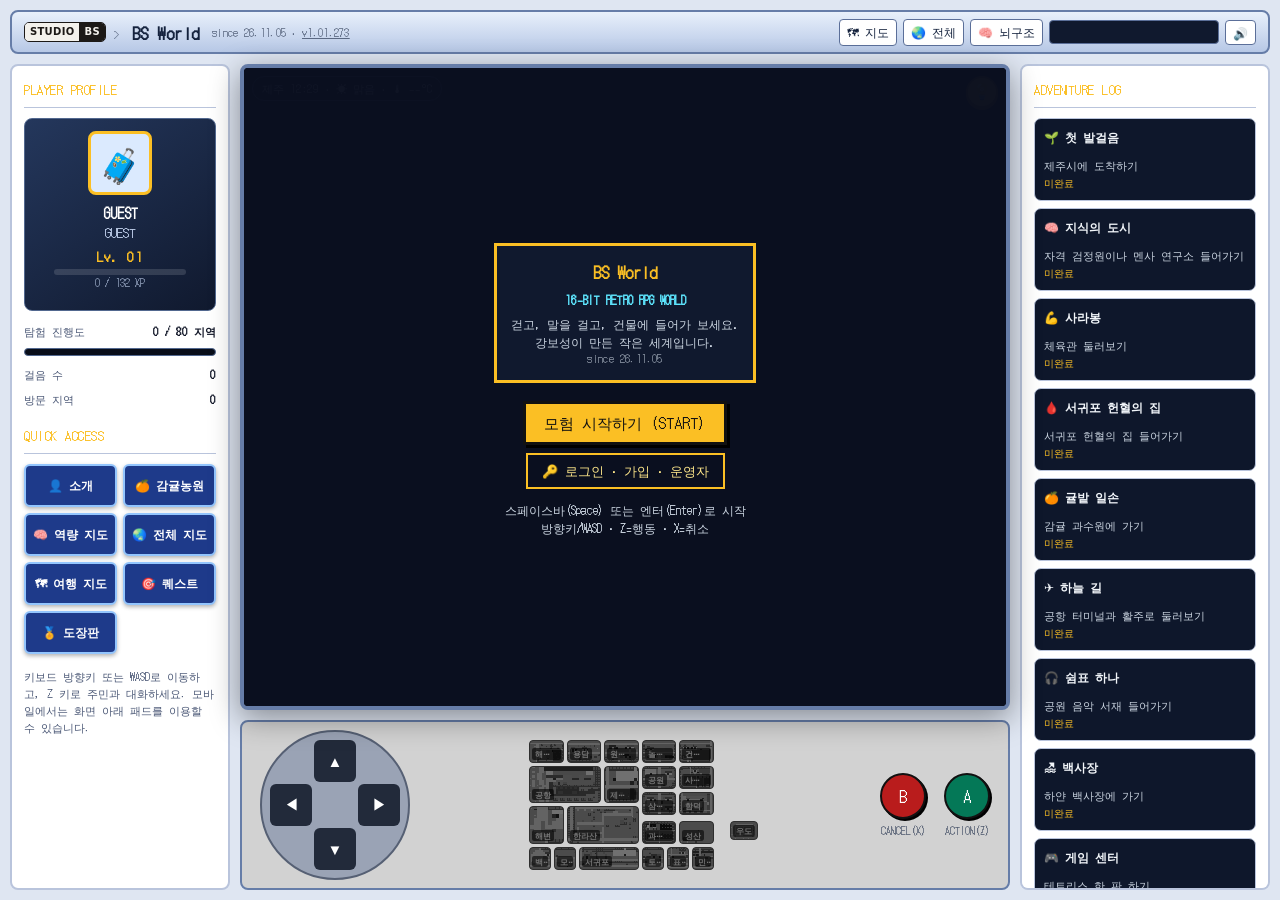
==== index.html @ 8c8c4bf9 "Add files via upload" ====
<!DOCTYPE html>
<html lang="ko">
<head>
<meta name="bs-notes" content="작업 문의 액자 전화번호 공개 ON/OFF 설정", "사무실·공방 책상과 외가 창문 대사 바로잡기">
  <meta charset="utf-8">
  <meta name="viewport" content="width=device-width, initial-scale=1, viewport-fit=cover">
  <title>BS World</title>
  <meta name="description" content="걷고, 말을 걸고, 건물에 들어가 보세요. 강보성이 만든 16비트 세계.">
  <meta property="og:title" content="BS World">
  <meta property="og:description" content="걷고, 말을 걸고, 건물에 들어가 보세요. 강보성이 만든 16비트 세계.">
  <meta property="og:type" content="website">
  <meta property="og:url" content="https://studio-bs.github.io/">
  <link rel="icon" type="image/png" sizes="32x32" href="[data-uri]">
  <link rel="icon" type="image/png" sizes="192x192" href="[data-uri]">
  <link rel="apple-touch-icon" href="[data-uri]">
  <link rel="preconnect" href="https://fonts.googleapis.com"><link rel="preconnect" href="https://fonts.gstatic.com" crossorigin><link href="https://fonts.googleapis.com/css2?family=DotGothic16&display=swap" rel="stylesheet" media="print" onload="this.media='all'">
  <style>
    *{box-sizing:border-box;margin:0}
    :root{--bg:#0b1020;--pn:#131c33;--tx:#e8ecf4;--ac:#fbbf24;--bd:#2c3a5e;--muted:#9fb0d0;box-sizing:border-box;padding-top:env(safe-area-inset-top,0px);padding-bottom:env(safe-area-inset-bottom,0px);color-scheme:dark}
    @media(prefers-color-scheme:light){:root{--bg:#dfe6f2;--pn:#fff;--tx:#14192a;--bd:#b9c4dc;--muted:#4b5876;color-scheme:light}}
    html{height:100%;scroll-padding-top:env(safe-area-inset-top,0px)}
    body{height:100%;background:var(--bg);color:var(--tx);font-family:'DotGothic16','Malgun Gothic',system-ui,sans-serif;display:flex;justify-content:center;user-select:none;-webkit-user-select:none;overflow:hidden}
    #app{max-width:1440px;width:100%;height:100dvh;display:grid;grid-template-columns:220px minmax(0,1fr) 250px;grid-template-rows:auto minmax(0,1fr) auto;gap:10px;padding:10px;position:relative;overflow:hidden}
    #bar{grid-column:1/-1;border:2px solid #667da8;border-radius:8px;min-height:44px;display:flex;gap:6px;align-items:center;padding:6px 12px;background:linear-gradient(#e8f0fb,#b7c8e6);color:#14223d;font-size:13px}
    #bar b{flex:1;font-size:14px;white-space:nowrap;font-weight:bold;letter-spacing:-0.5px}
    #bar button{font:inherit;font-size:12px;border:1px solid #5b6f99;background:#fff;color:#14223d;padding:3px 7px;cursor:pointer;border-radius:4px}
    #scr{grid-column:2;grid-row:2;width:100%;height:100%;min-height:0;position:relative;background:#000;border:4px solid #667da8;border-radius:8px;box-shadow:0 8px 30px #0006;overflow:hidden}
    #c{width:100%;height:100%;image-rendering:pixelated;display:block;object-fit:fill}
    #fade{position:absolute;inset:0;background:#000;opacity:0;transition:opacity .35s;pointer-events:none}
    #bn{position:absolute;top:8px;left:50%;transform:translateX(-50%);background:#fbbf24;color:#111;border:3px solid #111;padding:3px 12px;font-size:14px;opacity:0;transition:opacity .4s;pointer-events:none;white-space:nowrap;z-index:5}
    #dl{position:absolute;left:2%;right:2%;bottom:2%;max-width:780px;margin:auto;background:#10192e;border:3px solid #fbbf24;border-radius:6px;color:#fff;padding:8px 10px;font-size:14px;line-height:1.5;min-height:74px;display:none;cursor:pointer;z-index:6}
    #dn{position:absolute;top:-14px;left:10px;background:#fbbf24;color:#111;padding:0 8px;font-size:12px}
    .ch{padding:2px 4px}.ch.on{color:#fbbf24}
    
    #st{position:absolute;inset:0;background:#0b1020fa;display:flex;align-items:center;justify-content:center;flex-direction:column;gap:12px;text-align:center;padding:14px;z-index:10}
    #st .cd{border:3px solid #fbbf24;background:#10192e;color:#fff;padding:14px;max-width:340px}
    #st h1{font-size:16px;color:#fbbf24;line-height:1.6}
    #st h2{font-size:12px;color:#5ee7ff;margin:6px 0}
    #st p{font-size:12px;line-height:1.5;color:#cbd5e1}
    .go{font:inherit;font-size:15px;background:#fbbf24;color:#111;border:3px solid #111;padding:8px 18px;cursor:pointer;box-shadow:3px 3px 0 #000}

    #ctl{grid-column:2;grid-row:3;flex:none;min-height:104px;background:#d2d2d2;display:flex;align-items:center;justify-content:space-between;padding:8px 18px;touch-action:none;border:2px solid #667da8;border-radius:8px}
    .dp{display:grid;grid-template:repeat(3,42px)/repeat(3,42px);gap:2px;background:#9aa3b5;border-radius:50%;padding:8px;border:2px solid #566074}
    .dp button{background:#222a3a;color:#fff;border:0;border-radius:6px;font-size:15px;touch-action:none}
    .ab{display:flex;gap:18px}.ab div{text-align:center;font-size:10px;color:#566074}
    .ab button{display:block;margin:0 auto 4px;width:46px;height:46px;border-radius:50%;border:2px solid #111;box-shadow:2px 2px 0 #000;color:#fff;font:inherit;font-size:16px;touch-action:none}
    #leftPanel,#rightPanel{background:var(--pn);border:2px solid var(--bd);border-radius:8px;padding:12px;overflow:auto;min-height:0}
    #leftPanel{grid-column:1;grid-row:2/4}
    #rightPanel{grid-column:3;grid-row:2/4}
    .panel-title{font-size:13px;color:var(--ac);letter-spacing:.04em;border-bottom:1px solid var(--bd);padding-bottom:8px;margin:2px 0 10px}
    .avatar-card{background:linear-gradient(145deg,#24375c,#10192e);border:1px solid #52688f;border-radius:8px;padding:12px;text-align:center;margin-bottom:12px}
    .avatar-mark{width:64px;height:64px;border:3px solid var(--ac);background:#dbeafe;border-radius:8px;margin:0 auto 8px;display:grid;place-items:center;font-size:34px}
    .avatar-card strong{display:block;font-size:14px;color:#fff}
    .avatar-card small{color:#b9c9e5}
    .stat-line{display:flex;justify-content:space-between;gap:8px;font-size:11px;margin:8px 0;color:var(--muted)}
    .stat-line b{color:var(--tx)}
    .meter{height:8px;background:#080d19;border:1px solid #52688f;border-radius:20px;overflow:hidden;margin:5px 0 10px}
    .meter span{display:block;height:100%;width:18%;background:linear-gradient(90deg,#16a34a,#a3e635)}
    .quick-grid{display:grid;grid-template-columns:1fr 1fr;gap:6px}
    .quick-grid button{font:inherit;font-size:12px;font-weight:bold;color:#ffffff;background:#1e3a8a;border:2px solid #93c5fd;border-radius:6px;padding:10px 4px;cursor:pointer;text-align:center;white-space:nowrap;box-shadow:0 2px 4px rgba(0,0,0,0.3);display:flex;align-items:center;justify-content:center;gap:4px}
    .quick-grid button:hover{border-color:var(--ac);background:#2563eb;color:#fef08a}
    .side-action{font:inherit;font-size:11px;color:#ffffff;background:#24375c;border:1px solid #536b98;border-radius:6px;padding:9px 6px;cursor:pointer;text-align:left}
    .side-action:hover{border-color:var(--ac);background:#344a73}
    .quest{border:1px solid var(--bd);border-radius:7px;padding:9px;margin:7px 0;background:#0e172b}
    .quest b{font-size:12px;display:block;margin-bottom:4px;color:#f1f5f9}
    .quest small{font-size:11px;color:#cbd5e1;line-height:1.5}
    .quest .qtag{color:#fbbf24;font-size:10px}
    .world-note{font-size:11px;line-height:1.55;color:var(--muted)}
    .md{position:fixed;inset:0;background:#000a;display:flex;align-items:center;justify-content:center;z-index:9;padding:12px}
    .md[hidden]{display:none}
    .mb{position:relative;background:var(--pn);color:var(--tx);border:3px solid #fbbf24;max-width:520px;width:100%;max-height:86%;overflow:auto;padding:14px;user-select:text;border-radius:10px}
    .x{position:sticky;top:0;float:right;font:inherit;background:#fbbf24;border:2px solid #111;cursor:pointer;padding:0 8px}
    h3{margin-bottom:8px;font-size:16px}
    .gl{display:flex;gap:10px;flex-wrap:wrap;justify-content:center}.gl figure{text-align:center;font-size:12px}.gl canvas{image-rendering:pixelated;border:3px solid #fbbf24;width:120px;height:126px}
    .cd{border:1px solid var(--bd);padding:6px 8px;margin:6px 0;font-size:13px;line-height:1.5}.cd small{display:block;opacity:.75}
    .bl{filter:blur(4.5px);display:inline-block}.mk{font-size:11px;opacity:.8}
    .portfolio-list{display:grid;grid-template-columns:repeat(2,minmax(0,1fr));gap:8px}
    .portfolio-item{border:1px solid var(--bd);background:#0e172b;border-radius:7px;padding:10px;text-align:left;color:#fff;font:inherit;cursor:pointer}
    .portfolio-item b{display:block;color:#fde68a;font-size:13px;margin-bottom:4px}
    .portfolio-item small{font-size:11px;line-height:1.4;color:#fff}
    #toast{position:fixed;z-index:20;left:50%;bottom:18px;transform:translateX(-50%);background:#10192e;color:#fff;border:2px solid #fbbf24;padding:9px 14px;border-radius:7px;font-size:12px;opacity:0;pointer-events:none;transition:opacity .2s}
    #toast.show{opacity:1}
    
    /* [월드맵] 각 지역의 실제 땅 모양(타일맵)을 사각형 안에 투영 */
    #minimap-overlay{
      position:absolute;right:10px;bottom:10px;z-index:4;
      width:clamp(170px,32%,270px);
      background:rgba(11,16,32,.92);border:2px solid #fbbf24;border-radius:8px;padding:6px;
      box-shadow:0 4px 15px rgba(0,0,0,.6);opacity:0;pointer-events:none;transform:translateY(10px);transition:opacity .35s,transform .35s;
    }
    .minimap-title{font-size:11px;color:#fbbf24;text-align:center;margin-bottom:5px;font-weight:bold;border-bottom:1px solid #2c3a5e;padding-bottom:3px}
    .minimap-grid{
      display:grid;
      grid-template-areas:"shoreF shoreF shoreF shoreF shoreF shoreF studio studio studio studio studio studio route2 route2 route2 route2 route2 route2 rest rest rest rest rest rest oreumF oreumF oreumF oreumF oreumF oreumF . ." "airport airport airport airport airport airport airport airport airport airport airport airport cityhall cityhall cityhall cityhall cityhall cityhall samgeori samgeori samgeori samgeori samgeori samgeori sports sports sports sports sports sports . ." "airport airport airport airport airport airport airport airport airport airport airport airport cityhall cityhall cityhall cityhall cityhall cityhall town town town town town town hamdeok hamdeok hamdeok hamdeok hamdeok hamdeok . ." "coast coast coast coast coast coast halla halla halla halla halla halla halla halla halla halla halla halla town town town town town town hamdeok hamdeok hamdeok hamdeok hamdeok hamdeok . ." "coast coast coast coast coast coast halla halla halla halla halla halla halla halla halla halla halla halla orchard orchard orchard orchard orchard orchard seongsan seongsan seongsan seongsan seongsan seongsan . udo" "beach beach beach beach moseulpo moseulpo moseulpo moseulpo gotF gotF gotF gotF gotF gotF gotF gotF gotF gotF tosan tosan tosan tosan route1 route1 route1 route1 minsok minsok minsok minsok . .";grid-template-columns:repeat(30,1fr) 2fr 5fr;gap:3px 0;
    }
    .minimap-grid.busan{grid-template-areas:"gimhae . . . . . haeundae" ". . . . . . ." ". . . busan . . .";grid-template-columns:repeat(7,1fr);grid-template-rows:repeat(3,1fr)}.minimap-node.busan{grid-area:busan}.minimap-node.haeundae{grid-area:haeundae}.minimap-node.gimhae{grid-area:gimhae}.minimap-node.gongdeok{grid-area:gongdeok}.minimap-node.seoul{grid-area:seoul}
    .minimap-node.incheon{grid-area:incheon}
    .minimap-grid.incheon{grid-template-areas:"incheon";grid-template-columns:1fr;grid-template-rows:90px}
    .minimap-grid.seoul{grid-template-areas:". . . . . gongdeok . . seoul ." ". . . . . mapo . . . ." ". . . . . yeouinaru . . . ." ". . . dangsan assembly yeouido saetgang . yongsan ." "gaehwa gimpo . . . singil daebang noryangjin nodeul heukseok" ". . . . . yeongdeungpo . jangseung sangdo ." ". . . . . sindorim . . soongsil .";grid-template-columns:repeat(10,1fr)}
    .minimap-node.heukseok{grid-area:heukseok}.minimap-node.jangseung{grid-area:jangseung}.minimap-node.soongsil{grid-area:soongsil}.minimap-node.sangdo{grid-area:sangdo}
    .minimap-node.mm-lock{filter:grayscale(1) brightness(.45)}.minimap-node.gimpo{grid-area:gimpo}.minimap-node.gaehwa{grid-area:gaehwa}.minimap-node.sindorim{grid-area:sindorim}.minimap-node.mapo{grid-area:mapo}
    .wmhere{position:absolute;right:2px;top:0;font-style:normal;font-size:14px}
    .minimap-node.singil{grid-area:singil}.minimap-node.yeouido{grid-area:yeouido}.minimap-node.saetgang{grid-area:saetgang}.minimap-node.yeouinaru{grid-area:yeouinaru}.minimap-node.assembly{grid-area:assembly}.minimap-node.dangsan{grid-area:dangsan}.minimap-node.yeongdeungpo{grid-area:yeongdeungpo}.minimap-node.yongsan{grid-area:yongsan}.minimap-node.daebang{grid-area:daebang}.minimap-node.noryangjin{grid-area:noryangjin}.minimap-node.nodeul{grid-area:nodeul}
    #minimap-container.seoul .lb{font-size:6.5px;text-overflow:clip;left:0;right:0;bottom:1px;max-width:none;text-align:center;letter-spacing:-.5px;padding:0}
    .minimap-node{
      position:relative;display:block;padding:0;margin:0;
      aspect-ratio:3/2;width:100%;min-width:0;
      border:1.5px solid #52688f;border-radius:4px;overflow:hidden;cursor:pointer;
      background-color:#1b2540;background-size:100% 100%;background-repeat:no-repeat;
      image-rendering:pixelated;font-family:inherit;transition:transform .15s,border-color .15s;
    }
    .minimap-node.cityhall{grid-area:cityhall}.minimap-node.hamdeok{grid-area:hamdeok}.minimap-node.beach{grid-area:beach}.minimap-node.studio{grid-area:studio}.minimap-node.route2{grid-area:route2}.minimap-node.rest{grid-area:rest}.minimap-node.airport{grid-area:airport}.minimap-node.minsok{grid-area:minsok}.minimap-node.route1{grid-area:route1}
    .minimap-node.halla{grid-area:halla;aspect-ratio:auto!important;height:100%;background-size:cover!important;background-position:center bottom!important}.minimap-grid:not(.seoul):not(.busan):not(.incheon){grid-template-rows:1fr 1fr .5fr .5fr 1fr 1fr}.minimap-grid:not(.seoul):not(.busan):not(.incheon) .minimap-node{width:calc(100% - 3px)}.minimap-node.airport,.minimap-node.coast,.minimap-node.beach,.minimap-node.moseulpo,.minimap-node.gotF,.minimap-node.tosan,.minimap-node.route1,.minimap-node.minsok{aspect-ratio:auto!important;height:100%;background-size:cover!important;background-position:center!important}.minimap-node.cityhall{aspect-ratio:auto!important;height:100%;background-size:cover!important;background-position:center!important}.minimap-node.tosan{grid-area:tosan}.minimap-node.moseulpo{grid-area:moseulpo}.minimap-node.udo{grid-area:udo}.minimap-node.seongsan{grid-area:seongsan}.minimap-node.samgeori{grid-area:samgeori}.minimap-node.shoreF{grid-area:shoreF}.minimap-node.gotF{grid-area:gotF}.minimap-node.oreumF{grid-area:oreumF}.minimap-node.orchard{grid-area:orchard}.minimap-node.coast{grid-area:coast}.minimap-node.town{grid-area:town}.minimap-node.sports{grid-area:sports}
    .minimap-node .lb{
      position:absolute;left:2px;bottom:2px;max-width:calc(100% - 4px);
      font-size:8px;line-height:1.2;color:#fff;font-weight:bold;white-space:nowrap;overflow:hidden;text-overflow:ellipsis;
      background:rgba(0,0,0,.6);padding:1px 3px;border-radius:2px;pointer-events:none;
    }
    .minimap-node:hover{border-color:#fbbf24;transform:scale(1.04);z-index:2}
    .minimap-node.me{border:2px solid #fbbf24;box-shadow:0 0 8px #fbbf24}
    #mm-dot{
      position:absolute;width:7px;height:7px;margin:-3.5px 0 0 -3.5px;border-radius:50%;
      background:#ef4444;border:1.5px solid #fff;box-shadow:0 0 4px #000;pointer-events:none;
      animation:mmblink .8s steps(2) infinite;z-index:3;
    }
    @keyframes mmblink{50%{opacity:.25}}

    @media(max-width:900px){
     #app{grid-template-columns:170px minmax(0,1fr);grid-template-rows:auto minmax(260px,1fr) auto;gap:7px;padding:7px}
     #bar{grid-column:1/-1;flex-wrap:wrap}
     #leftPanel{grid-column:1;grid-row:2/4}
     #scr{grid-column:2;grid-row:2}
     #ctl{grid-column:2;grid-row:3}
     #rightPanel{display:none}
    }
    @media(max-width:620px){
     body{overflow:auto}
     #app{height:var(--vh,100dvh);min-height:0;display:flex;flex-direction:column;gap:5px;padding:5px}
     #bar{flex:none;gap:4px;padding:5px;flex-wrap:wrap}
     #bar b{width:100%;flex:1 0 100%}
     #bar button{font-size:10px;padding:4px 6px}
     #leftPanel{display:none}
     #rightPanel{display:none}
     #scr{width:100%;height:auto;aspect-ratio:3/2;flex:none;min-height:0}
     #ctl{flex:1;min-height:120px;padding:8px 12px}
     #dl{font-size:12px;min-height:64px}
     #minimap-overlay{width:164px;right:6px;bottom:6px;padding:4px}
     .minimap-node .lb{font-size:7px}
     .portfolio-list{grid-template-columns:1fr}
    }
    @media(prefers-reduced-motion:reduce){*{animation:none!important;transition:none!important}#toast{transition:none}}
  
    #minimap-overlay.on{opacity:1;pointer-events:auto;transform:none}
    #chatLog[hidden],#chatBar[hidden],#tipBox[hidden],#tipBtn i[hidden]{display:none!important}
#tipBtn{position:absolute;right:8px;top:8px;z-index:6;width:32px;height:32px;border-radius:50%;background:#fde047;border:2px solid #a16207;box-shadow:0 2px 0 #a16207;font-size:16px;line-height:1;cursor:pointer;padding:0}#tipBtn i{position:absolute;right:-3px;top:-3px;width:10px;height:10px;border-radius:50%;background:#ef4444;border:2px solid #fff}#tipBtn.on{background:#fef9c3}
#tipBox{position:absolute;right:8px;top:46px;z-index:6;width:min(300px,calc(100% - 60px));background:#1e3a8a;color:#fff;padding:8px 11px 6px;font-size:12.5px;line-height:1.5;border:3px solid #fff;outline:3px solid #0f172a;box-shadow:4px 4px 0 #0f172a;cursor:default}#tipBox b.h{color:#fde047;font-size:12px}#tipBox .z{opacity:.75;font-size:11px;margin-left:4px}#tipBox .nv{display:flex;justify-content:space-between;align-items:center;margin-top:4px;font-size:11px}#tipBox button{border:0;background:#334e9c;color:#fff;border-radius:4px;padding:1px 8px;cursor:pointer;font:inherit}#tipBox .x{position:absolute;right:6px;top:4px;background:none;padding:0 4px;font-size:13px}#tipBox.auto{animation:tipIn .25s ease-out}@keyframes tipIn{from{opacity:0;transform:translateY(-6px)}}
#chatLog{position:absolute;left:8px;bottom:46px;transition:opacity .3s;z-index:5;max-width:min(70%,360px);display:flex;flex-direction:column;gap:2px;pointer-events:none}#chatLog div{background:rgba(15,23,42,.72);color:#fff;font-size:12px;padding:3px 8px;border-radius:8px;overflow-wrap:anywhere;transition:opacity .6s}#chatLog b{color:#fde68a;margin-right:4px}#chatLog .me b{color:#93c5fd}
#chatBar{position:absolute;left:50%;transform:translateX(-50%);width:min(440px,calc(100% - 16px));bottom:8px;z-index:6;display:flex;gap:6px;background:rgba(15,23,42,.88);padding:4px;border-radius:10px;border:2px solid #fbbf24}#chatBar input{flex:1;min-width:0;font-size:14px;padding:4px 8px;border-radius:6px;border:0}#chatBar button{border:0;border-radius:6px;padding:0 12px;font-weight:bold;background:#fbbf24;color:#1f2937;cursor:pointer}#chatBar #chatX{background:#475569;color:#fff;padding:0 10px}
#guideBar{position:absolute;left:8px;top:32px;z-index:4;display:flex;gap:2px;max-width:calc(100% - 16px)}#guideBar[hidden]{display:none}#guideBar button{background:rgba(11,16,32,.85);color:#fde047;border:1px solid #52688f;border-radius:10px;font:bold 11px inherit;padding:3px 8px;cursor:pointer;white-space:nowrap;overflow:hidden;text-overflow:ellipsis}#guideBar #gdX{color:#fff;padding:3px 6px}
    #stHud{position:absolute;left:50%;top:8px;transform:translateX(-50%);z-index:5;background:rgba(20,30,20,.88);color:#fff;font-size:12px;padding:5px 12px;border-radius:14px;border:2px solid #fbbf24;white-space:nowrap;text-align:center;line-height:1.35;pointer-events:none}#stHud b{font-size:17px;color:#fde68a;letter-spacing:1px;font-variant-numeric:tabular-nums}#stHud small{opacity:.75;font-size:10px}
#wx{position:absolute;left:8px;top:8px;z-index:4;background:rgba(11,16,32,.78);color:#fff;font-size:11px;padding:3px 9px;border-radius:12px;border:1px solid #52688f;pointer-events:none;white-space:nowrap}
    .xb{font:inherit;font-size:12px;font-weight:bold;color:#fff;background:#1e3a8a;border:2px solid #93c5fd;border-radius:6px;padding:6px 10px;cursor:pointer;text-decoration:none;display:inline-block}
    .xb:hover:not(:disabled){background:#2563eb}.xb.r{background:#b91c1c;border-color:#fca5a5}.xb:disabled{opacity:.35;cursor:default}
    .mb.tv{width:min(1180px,96vw);max-width:none;max-height:96vh}.mb.tv.solo .tvw{grid-template-columns:1fr}.mb.tv.solo .tvs{max-height:74vh;width:100%}.mb.tv.solo .tvls{max-height:16vh}.tvw{display:grid;grid-template-columns:minmax(0,1fr) 190px;gap:10px;align-items:start}.tvs{aspect-ratio:16/9;background:#000;border-radius:6px;overflow:hidden;max-height:52vh;margin:0 auto}.tvs iframe{display:block}.tvls{margin-top:8px;max-height:27vh;overflow:auto;border:1px solid #cbd5e1;border-radius:6px;padding:4px}.tvr{display:flex;align-items:center;gap:8px;width:100%;background:none;border:0;border-radius:6px;padding:5px;color:inherit;font:inherit;font-size:13px;text-align:left;cursor:pointer}.tvr:hover,.tvr:focus{background:#e2e8f0;color:#111827}.tvr.on{background:#fef3c7;color:#111827;font-weight:bold}.tvr small{flex:none;width:22px;text-align:center;opacity:.7}.tvr img{flex:none;width:96px;height:54px;object-fit:cover;border-radius:4px;background:#111827}.tvr span{overflow-wrap:anywhere}.tvl{display:flex;flex-direction:column;gap:5px;max-height:84vh;overflow:auto;padding:3px}.tvl>*{flex:none}.tvb{overflow-wrap:anywhere;line-height:1.3;display:flex;align-items:center;justify-content:center;gap:7px;width:100%;text-align:center;padding:8px 6px;font-size:13px}.tvb.on,.tvb.on:hover,.tvb.on:focus{background:#fbbf24!important;border-color:#fff;color:#111827!important;box-shadow:0 0 0 2px #f59e0b}@media(max-width:760px){.tvw{grid-template-columns:1fr}.tvl{display:grid;grid-template-columns:1fr 1fr;max-height:none}}
    #bar>b{flex:none!important;margin-right:0!important}.hubLink{flex:none;display:flex;align-items:center;gap:7px;margin-right:6px;color:inherit;text-decoration:none;white-space:nowrap}.sbsLg{display:flex;border:1.5px solid #1c1917;border-radius:5px;overflow:hidden;font:900 10px/1 system-ui,sans-serif;letter-spacing:.3px;transition:transform .15s}.sbsLg i{font-style:normal;background:#f3f1ec;color:#1c1917;padding:4px 5px}.sbsLg u{text-decoration:none;background:#1c1917;color:#f3f1ec;padding:4px 5px}.sbsAr{opacity:.4;font-size:15px}.hubLink:hover .sbsLg{transform:translateY(-1px);box-shadow:0 2px 0 #1c191744}#bar>b{font-size:17px}@media(max-width:480px){.hubLink{gap:4px;margin-right:3px}.sbsLg{font-size:8px}.sbsLg i,.sbsLg u{padding:3px 4px}#bar>b{font-size:15px}}.since{margin-right:auto;font-size:10px;opacity:.6;margin-left:6px;letter-spacing:.03em;white-space:nowrap}@media(max-width:480px){.since{font-size:9px;margin-left:4px}}
    .xb.big{display:block;width:100%;text-align:left;padding:12px;font-size:13px}
    .xcol{display:flex;flex-direction:column;gap:8px}
    .xrow{display:flex;align-items:center;justify-content:space-between;gap:8px;border:1px solid var(--bd);padding:6px 8px;margin:6px 0;border-radius:6px;font-size:13px}
    .rg{cursor:pointer}.rg path{transition:.15s}.rg:hover path,.rg.on path{stroke:#ec4899;stroke-width:3.4}
    .avatar-card small{display:block}
    .avatar-card small.lv{margin-top:5px;color:#fbbf24;font-weight:bold;letter-spacing:1px}
    .avatar-card{position:relative}
    #mobPanel .avatar-card{display:grid;grid-template-columns:56px 1fr;column-gap:10px;text-align:left;align-items:center;padding:8px 10px;margin-bottom:8px}#mobPanel .avatar-mark{grid-row:1/5;width:52px;height:52px;margin:0;font-size:28px}#mobPanel #idBtns{justify-content:flex-start!important;margin-top:4px!important}#mobPanel #idBtns button{padding:6px 12px!important;font-size:13px!important}
    .avatar-card.lvup{animation:lvGlow 1.8s ease-out}
    .lvpop{position:absolute;left:0;right:0;top:44%;color:#fde047;font-weight:900;font-size:15px;letter-spacing:1px;text-shadow:0 2px 0 #92400e,0 0 10px #f59e0b;pointer-events:none;animation:lvPop 1.8s ease-out forwards}
    @keyframes lvGlow{0%,70%{box-shadow:0 0 22px 4px #fbbf24;border-color:#fde047}100%{box-shadow:none}}
    @keyframes lvPop{0%{transform:translateY(12px) scale(.7);opacity:0}15%{transform:none;opacity:1}75%{opacity:1}100%{transform:translateY(-22px);opacity:0}}
    @media (prefers-reduced-motion:reduce){.avatar-card.lvup,.lvpop{animation:none}.lvpop{display:none}}
    .tmap{position:relative;width:100%;margin:6px 0;border:2px solid #fbbf24;border-radius:4px;overflow:hidden;background:#17324f;line-height:0}
    .tmap canvas{width:100%;display:block;image-rendering:pixelated;cursor:pointer}
    .tpin{position:absolute;transform:translate(-5px,-5px);display:flex;align-items:center;gap:2px;background:none;border:0;padding:0;color:#fff;font:700 10px/1 sans-serif;white-space:nowrap;cursor:pointer;text-shadow:0 1px 2px #000,0 0 2px #000}
    .tpin.l{transform:translate(calc(-100% + 5px),-5px);flex-direction:row-reverse}
    .tpin i{width:10px;height:10px;flex:none;border-radius:50%;background:#fff;border:2px solid #b91c1c}
    .tpin.has i{background:#fde047}.tpin span{position:relative}.tpin.u span{top:-6px}.tpin.d span{top:6px}
    .tpin.hub{font-size:12px}.tpin.hub i{width:14px;height:14px}
    .tchips{display:flex;flex-wrap:wrap;gap:4px;margin:3px 0 8px}
    .tchips .xb{padding:4px 8px;font-size:12px}
    .xb.on{background:#b45309;border-color:#fde047}
    .frow{display:grid;grid-template-columns:46px 62px 1fr auto;gap:6px;align-items:center;padding:6px 4px;border-bottom:1px solid var(--bd);font-size:12px}
    .frow b{font-variant-numeric:tabular-nums}.frow small{display:block;opacity:.75;font-size:10px}
    .frow .st{font-weight:700;text-align:right;white-space:nowrap}.st.x{color:#dc2626}.st.w{color:#d97706}.st.k{color:#059669}
    .xin{display:block;width:100%;box-sizing:border-box;font:inherit;font-size:13px;padding:7px 9px;border:1px solid var(--bd);border-radius:6px;background:transparent;color:inherit}
    .xrow.pick{cursor:pointer}.xrow.pick:hover{border-color:#fbbf24}
    .adm{font-size:11px;opacity:.85;margin:2px 0 8px;display:flex;gap:8px;align-items:center;flex-wrap:wrap}.adm .xb{padding:3px 8px;font-size:11px}
    .qa{border:1px solid var(--bd);border-radius:6px;padding:8px;margin:8px 0;font-size:13px;line-height:1.5}
    .qa .a{margin-top:6px;padding:6px 8px;background:#e8f1ff;border-left:3px solid #2563eb;color:#0f172a;white-space:pre-wrap;overflow-wrap:anywhere}
    .qb{border:1px solid var(--bd);border-radius:8px;margin:7px 0;font-size:13px;overflow:hidden}
    .qb[open]{border-color:#fbbf24}
    .qb summary{display:flex;align-items:center;gap:8px;padding:9px 10px;cursor:pointer;list-style:none;min-height:24px}
    .qb summary::-webkit-details-marker{display:none}
    .qb summary:hover{background:#2563eb22}
    .qn{flex:none;font-weight:bold;color:#fff;background:#1e3a8a;border-radius:5px;padding:2px 7px;font-size:12px}
    .qt{flex:1;min-width:0;white-space:nowrap;overflow:hidden;text-overflow:ellipsis;font-weight:bold}
    .qs{flex:none;font-size:11px;opacity:.75}.qs.done{color:#16a34a;opacity:1;font-weight:bold}
    .qbd{padding:2px 10px 10px;line-height:1.55}
    .qq{white-space:pre-wrap;overflow-wrap:anywhere}
    .qm{display:block;opacity:.7;font-size:11px;margin:3px 0 6px}
    .qbtn{display:flex;gap:6px;flex-wrap:wrap;margin-top:8px}
    .qbtn[hidden]{display:none}
    .xb[hidden],#bgmBar button[hidden]{display:none}
    .qchk{display:flex;align-items:center;gap:6px;font-size:12px;margin:7px 0;cursor:pointer}
    .qform{border:1px solid var(--bd);border-radius:8px;padding:9px;margin:8px 0;font-size:13px}
    .qform>summary{cursor:pointer;font-weight:bold}
    .bdw{container-type:inline-size;background:#1f2933;border-radius:6px;padding:0 6px 8px;box-shadow:0 3px 8px #0005}.bdh{background:linear-gradient(#6b4423,#4a2e17);color:#fde68a;font-weight:800;text-align:center;letter-spacing:2px;padding:7px 4px;margin:0 -6px 8px;border-radius:6px 6px 0 0;font-size:15px}.bdg{display:grid;grid-template-columns:repeat(2,1fr);gap:6px;--bdh:calc((100cqw - 12px)/2*1.33);grid-auto-rows:var(--bdh);height:var(--bdh);overflow-y:auto;align-content:start;scroll-snap-type:y proximity;padding-right:2px}.bdg .bdc{scroll-snap-align:start}
.mb:has(.bdw){max-width:min(750px,96vw,calc((100dvh - 150px)*1.5));max-height:96dvh}.mb:has(.bdw) .bdh{font-size:18px;padding:9px 4px}.mb:has(.bdw) .bdw{padding:0 10px 10px}.mb:has(.bdw) .bdh{margin:0 -10px 10px}.mb:has(.bdw) .bdg{gap:14px;--bdh:calc((100cqw - 20px)/2*1.33)}.bdc{height:100%;width:100%;padding:0;border:0;background:#e2e8f0;border-radius:2px;overflow:hidden;cursor:zoom-in;box-shadow:0 1px 3px #0008}.bdc img{width:100%;height:100%;object-fit:cover;display:block}.bde{background:#334155;cursor:default;box-shadow:none;opacity:.5}
    .adimg{display:block;width:100%;max-height:60vh;object-fit:contain;margin:8px 0 4px;border-radius:6px;cursor:zoom-in}
    .pgrid{display:grid;grid-template-columns:repeat(auto-fill,minmax(130px,1fr));gap:8px}.pgrid figure{margin:0}.pgrid img{width:100%;aspect-ratio:1;object-fit:cover;border-radius:6px;cursor:zoom-in;display:block}.pgrid figcaption{font-size:11px;margin-top:3px}
    .adhint{text-align:center;font-size:11px;opacity:.7;margin-bottom:8px}.adbtn{text-align:center}
    #lb{position:fixed;inset:0;z-index:13;background:#000e;overflow:auto;display:none;touch-action:auto}
    #lb.on{display:block}
    #lb img{display:block;margin:auto;width:auto;max-width:100%;height:auto;max-height:100%;cursor:zoom-in}
    #lb .fit{height:100%;display:flex;align-items:center;justify-content:center}
    #lb.big .fit{height:auto;display:block}
    #lb.big img{width:min(220%,1100px);max-width:none;max-height:none;cursor:zoom-out}
    #lbx{position:fixed;right:12px;top:12px;z-index:14;font:inherit;font-size:16px;background:#fbbf24;border:2px solid #111;border-radius:6px;padding:4px 12px;cursor:pointer;display:none}
    #lb.on~#lbx{display:block}
    @media(max-width:900px){body.lb-on #ctl{z-index:15}body.lb-on #lb{bottom:132px}#lb.big img{width:300%}}
    a.plsong{color:inherit;text-decoration:none;margin:5px 0}
    @media(max-width:620px){#bn{top:38px!important}}
    .qerr{color:#dc2626;font-size:12px;margin:6px 0}
    #npm{flex:0 1 170px;min-width:70px;height:24px;overflow:hidden;background:#10192e;color:#fde68a;border:1px solid #5b6f99;border-radius:4px;font-size:11px;line-height:22px;white-space:nowrap}
    #npt{display:inline-block;padding-left:100%;animation:npm 11s linear infinite}
    @keyframes npm{to{transform:translateX(-100%)}}
    @media(max-width:620px){#npm{flex:1 1 90px}}
    .ytw{position:relative;aspect-ratio:16/9;background:#000;border-radius:8px;overflow:hidden;margin:6px 0}.ytw iframe,.ytw>div{position:absolute;inset:0;width:100%;height:100%;border:0}
    #ytDock{position:fixed;display:none;z-index:8;background:#000;overflow:hidden}
    #ytDock iframe{display:block;width:100%;height:100%;border:0}
    #ytDock.mini{left:10px;bottom:48px;width:200px;height:200px;border:2px solid #fbbf24;border-radius:8px 8px 0 0}
    #bgmBar{position:fixed;left:10px;bottom:10px;width:200px;box-sizing:border-box;z-index:8;background:#10192e;border:2px solid #fbbf24;border-radius:0 0 8px 8px;color:#fde68a;font-size:11px;padding:3px 6px}
    #bgmBar[hidden]{display:none}
    #bgmName{white-space:nowrap;overflow:hidden;text-overflow:ellipsis}
    #bgmBar .bb{display:flex;gap:3px;margin-top:2px}#bgmBar button{flex:1;font:inherit;font-size:12px;padding:0;background:#1e3a8a;border:1px solid #93c5fd;border-radius:4px;color:#fff;cursor:pointer}
    @media(max-width:900px){
      #ytDock.mini{left:auto;right:6px;bottom:4px;border-radius:8px}
      #bgmBar{left:6px;right:212px;width:auto;bottom:4px;border-radius:8px}
      #bgmBar .bb{flex-wrap:wrap}#bgmBar button{flex:1 0 40%;padding:4px 0}
      #bgmName{white-space:normal;max-height:42px}
      body.bgm-on #ctl{align-items:flex-start}
      body.bgm-on .dp{grid-template:repeat(3,36px)/repeat(3,36px);padding:4px}
    }
    #mobPanel{display:none}
    @media(max-width:620px){
      #mobPanel{display:flex;flex-direction:column;flex:1;min-height:0;order:3;background:var(--pn);border:2px solid var(--bd);border-radius:8px;overflow:hidden}
      #bar{order:1}#scr{order:2}#ctl{order:4;flex:none;height:146px;min-height:0;padding:2px 12px}
      .dp{grid-template:repeat(3,38px)/repeat(3,38px);padding:6px}
      .mtabs{display:flex;flex:none;border-bottom:1px solid var(--bd)}
      .mtabs button{flex:1;font:inherit;font-size:12px;padding:7px 0;background:transparent;color:inherit;border:0;cursor:pointer;opacity:.6}
      .mtabs button.on{opacity:1;font-weight:bold;box-shadow:inset 0 -3px #fbbf24}
      #mobBody{flex:1;min-height:0;overflow:auto;padding:8px;touch-action:pan-y}
      .mt{display:none}.mt.on{display:block}
      #mobPanel #leftPanel,#mobPanel #rightPanel{display:block;border:0;padding:0;background:transparent;overflow:visible}
      #mobPanel #minimap-overlay{position:static;width:100%;max-width:300px;margin:0 auto;opacity:1;pointer-events:auto;transform:none;padding:0;background:transparent;border:0;box-shadow:none}
      #mobPanel .minimap-title{display:none}
      #mobPanel .minimap-node .lb{font-size:9px}
      #toast{bottom:156px}
      body.bgm-on #mobBody{padding-bottom:76px}
      body.bgm-small #ytDock.mini{width:112px;height:63px;left:9px;right:auto;border-radius:6px;z-index:8}
      body.bgm-small #bgmBar{left:6px;right:6px;width:auto;padding:4px 6px 4px 120px;min-height:71px;z-index:7;border-radius:8px}
      body.bgm-small #bgmBar .bb{flex-wrap:nowrap}
      body.bgm-small #bgmBar button{flex:1;padding:5px 0}
      body.bgm-small #bgmName{white-space:nowrap;max-height:none}
      html,body{overflow:hidden}
      body.bgm-on #ctl{align-items:center}
      body.bgm-on .dp{grid-template:repeat(3,38px)/repeat(3,38px);padding:6px}
      body.modal-on #ctl{height:132px}
    }
    #nBell[hidden]{display:none}#bar #nBell{background:#fee2e2;border-color:#dc2626;font-weight:bold}.howc kbd{display:inline-block;min-width:20px;text-align:center;background:#1e293b;color:#fff;border-radius:5px;padding:0 6px;font:bold 12px monospace;box-shadow:0 2px 0 #000;margin:0 2px}.howtag{display:inline-block;background:#1e293b;color:#fde047;font-size:11px;padding:2px 8px;border-radius:99px;margin:2px 0 8px}.hows{background:#f8fafc;border:1px solid #e2e8f0;border-radius:10px;padding:7px 10px;margin:7px 0;font-size:13px;line-height:1.7;color:#0f172a}.hows b{display:block;font-size:12px;color:#64748b}.howr{display:flex;justify-content:space-between;align-items:center;gap:8px;margin-top:10px;flex-wrap:wrap}.howpic{font-size:64px;text-align:center;background:#1e1b4b;border-radius:12px;padding:18px 0;margin:4px 0 10px}.xpPop{position:fixed;left:110px;top:230px;z-index:99;color:#facc15;font:bold 16px sans-serif;text-shadow:0 2px 0 #000;animation:xpUp 1.6s ease-out forwards;pointer-events:none}@keyframes xpUp{from{opacity:1;transform:translateY(0)}to{opacity:0;transform:translateY(-40px)}}.msrow{display:flex;gap:8px;align-items:center;width:100%;background:#fff;border:0;border-bottom:1px solid #e2e8f0;padding:8px 4px;cursor:pointer;text-align:left;color:#0f172a}.msrow:hover{background:#f8fafc}.msav{font-size:22px;width:36px;height:36px;border-radius:12px;background:#fde68a;display:flex;align-items:center;justify-content:center;flex:none}.msmid{flex:1;min-width:0;display:flex;flex-direction:column}.msmid small{opacity:.65;white-space:nowrap;overflow:hidden;text-overflow:ellipsis}.msend{display:flex;flex-direction:column;align-items:flex-end;gap:2px}.msend i{background:#ef4444;color:#fff;font-style:normal;font-size:11px;border-radius:99px;padding:0 6px}.msh{display:flex;gap:6px;align-items:center;margin:-4px 30px 6px 0}.msbox{height:min(52vh,420px);overflow-y:auto;background:#b2c7da;border-radius:10px;padding:8px}.msg{margin:4px 0;display:flex;flex-direction:column;align-items:flex-start}.msg.me{align-items:flex-end}.msn{font-size:11px;color:#1e293b;margin:2px 4px}.msl{display:flex;align-items:flex-end;gap:4px;max-width:85%}.msg.me .msl{flex-direction:row-reverse}.mbub{background:#fff;color:#111;border-radius:12px;padding:6px 10px;font-size:13px;line-height:1.45;word-break:break-word;white-space:pre-wrap}.msg.me .mbub{background:#fee500}.msl small{font-size:10px;color:#334155;flex:none}.msday{text-align:center;font-size:11px;color:#fff;background:#0003;border-radius:99px;padding:1px 10px;margin:8px auto;width:max-content}.msin{display:flex;gap:6px;margin-top:6px}.msin .xin{flex:1;margin:0}#msBtn.ring{animation:bellR .6s 4}.avbox{display:flex;gap:10px;align-items:flex-start}.avpv{flex:none;text-align:center}.avpv canvas#avC{border-radius:10px;border:2px solid #fbbf24;image-rendering:pixelated}.avpre{cursor:pointer;border:1px solid #cbd5e1;border-radius:4px;background:#f1f5f9;image-rendering:pixelated}.avopts{flex:1;min-width:0}.avr{margin:4px 0}.avr>b{display:block;font-size:11px;opacity:.75;margin-bottom:2px}.avo{display:flex;flex-wrap:wrap;gap:3px}.avb{padding:3px 8px!important;font-size:11px!important}.avs{width:22px;height:22px;border-radius:50%;border:2px solid #cbd5e1;cursor:pointer;padding:0}.avs.on{border-color:#1d4ed8;box-shadow:0 0 0 2px #93c5fd}@media(max-width:560px){.avbox{flex-direction:column;align-items:center}}.rkt{float:right;display:inline-flex;gap:3px}.rkt .xb{padding:1px 7px;font-size:11px}.howgo{background:#1d4ed8!important;color:#fff!important;padding:7px 16px!important;font-weight:bold}.howdots{display:flex;gap:6px;justify-content:center;margin:8px 0}.howdots i{width:8px;height:8px;border-radius:50%;background:#cbd5e1}.howdots i.on{background:#1d4ed8}body.pcg #wx,body.pcg #guideBar,body.pcg #stHud,body.pcg #tipBtn,body.pcg #tipBox,body.pcg #scr [id^="minimap"]{display:none!important}#skipBtn{position:absolute;right:12px;bottom:12px;z-index:6;background:#000b;color:#fff;border:1px solid #fff6;border-radius:99px;padding:6px 14px;font:bold 13px sans-serif;cursor:pointer}#skipBtn[hidden]{display:none}#skipBtn kbd{background:#fff;color:#000;border-radius:4px;padding:0 5px;margin-left:4px;font:bold 11px monospace}@media (pointer:coarse){#st .sthint{display:none}#st{gap:10px;padding:10px}#st .cd{padding:10px 12px}#st .cd p{margin:4px 0 0}}
#st{overflow:auto}#st .go2{margin-top:-4px;background:transparent;border:2px solid #fbbf24;color:#fde68a;font-size:13px;padding:6px 14px;box-shadow:none}#mc .fkrow{display:flex;gap:4px;align-items:center;margin:4px 0;flex-wrap:wrap}#mc .fkrow .xin{margin:0;width:auto;min-width:0;flex:1 1 70px}#mc .fkrow select.xin{flex:2 1 120px}#mc .fkrow select.fkm{flex:0 0 66px}#mc .fkrow input:not([type]){flex:1 1 70px}#mc .fkrow input[type=number]{flex:0 0 62px}#mc .fkrow b{width:16px;font-size:12px}#mc .fkrow span{font-size:12px}#mc .fkrow .xb{padding:2px 7px}
#profTitle{display:flex;align-items:center;justify-content:space-between;gap:8px}#idKey{background:transparent;color:var(--ac);border:1px solid currentColor;border-radius:99px;padding:2px 9px;font-size:11px;letter-spacing:0;cursor:pointer;white-space:nowrap;font-family:inherit;line-height:1.4}#idKey:hover{background:#fbbf2422}#idKey.on{padding:2px 6px}#nBell.ring{animation:bellR .6s 4}@keyframes bellR{0%,100%{transform:rotate(0)}25%{transform:rotate(-8deg)}75%{transform:rotate(8deg)}}
    .nslot{display:flex;gap:6px;align-items:center;margin-top:6px;font-size:12px}.nslot b{flex:none;width:58px}.nslot .xin{flex:1;min-width:0}
    #qBell[hidden]{display:none}#bar #qBell{background:#fef3c7;border-color:#d97706;font-weight:bold}
    #vc{flex:none;font-size:11px;color:#14223d;margin-right:6px;white-space:nowrap}#vc[hidden]{display:none}#vc i{font-style:normal;font-weight:bold;color:#b45309}
    .brk{display:none}
    @media(max-width:620px){#bar b{width:auto;flex:1 1 0}.brk{display:block;flex:0 0 100%;height:0}#vc{margin-right:2px;font-size:10px}}
    .xb.kko{background:#fee500;color:#191600;border-color:#b8a600}.xb.kko:hover:not(:disabled){background:#ffeb3b}
    @media(min-width:1100px){
      #ctl #minimap-overlay{position:static;flex:0 0 auto;width:232px;opacity:1;pointer-events:auto;transform:none;padding:0;background:transparent;border:0;box-shadow:none}
      #ctl #minimap-overlay.mm-off{visibility:hidden}
      #ctl .minimap-title{display:none}
      #toast{bottom:190px}
      #ctl .minimap-node .lb{font-size:8px}
    }
    .kcur{outline:3px solid #fbbf24!important;outline-offset:1px}
    #kc{position:fixed;z-index:12;font-size:20px;line-height:1;pointer-events:none;display:none;filter:drop-shadow(0 1px 1px #0008)}
    @media(max-width:900px){
      body.modal-on #ctl{position:fixed;left:0;right:0;bottom:0;height:132px;min-height:0;z-index:10;padding:2px 14px;border-radius:0}
      body.modal-on .dp{grid-template:repeat(3,36px)/repeat(3,36px);padding:4px}
      body.modal-on .md{bottom:132px}
      body.modal-on .mb{max-height:100%}
    }
    @media (orientation:landscape) and (max-height:520px){body.modal-on #ctl{display:none!important}body.modal-on .mb{max-height:calc(100dvh - 24px)!important;margin:auto}body.modal-on #md{align-items:center!important;padding:12px!important;top:0!important;bottom:0!important;height:100dvh!important}}
</style>
</head>
<body>
<div id="app">

<aside id="leftPanel" aria-label="캐릭터 정보">
  <div class="panel-title" id="profTitle">PLAYER PROFILE</div>
  <div class="avatar-card">
    <div class="avatar-mark" id="idMark">🧳</div>
    <strong id="idName">GUEST</strong>
    <small id="idSub">GUEST</small>
    <small class="lv" id="lvText">Lv. 01</small>
    <div id="idBtns" style="display:flex;gap:4px;justify-content:center;margin-top:8px"></div>
  </div>
  <div class="stat-line"><span>탐험 진행도</span><b id="progressText">0 / 8 지역</b></div>
  <div class="meter"><span id="progressBar"></span></div>
  <div class="stat-line"><span>걸음 수</span><b id="stepCount">0</b></div>
  <div class="stat-line"><span>방문 지역</span><b id="visitedCount">0</b></div>
  <div class="panel-title" style="margin-top:18px">QUICK ACCESS</div>
  <div class="quick-grid">
    <button onclick="showPortfolio()">👤 소개</button>
    <button onclick="showOrder()">🍊 감귤농원</button>
    <button onclick="showBrain()">🧠 역량 지도</button>
    <button onclick="showWorld()">🌏 전체 지도</button>
    <button onclick="showTravel()">🗺 여행 지도</button>
    <button onclick="showQuestLog()">🎯 퀘스트</button>
    <button onclick="showStamps()">🏅 도장판</button>
  </div>
  <p class="world-note" style="margin-top:14px">키보드 방향키 또는 WASD로 이동하고, Z 키로 주민과 대화하세요. 모바일에서는 화면 아래 패드를 이용할 수 있습니다.</p>
</aside>

<div id="bar"><a class="hubLink" href="https://studio-bs.pages.dev/" title="STUDIO BS 홈으로"><span class="sbsLg"><i>STUDIO</i><u>BS</u></span><span class="sbsAr">›</span></a><b>BS World</b><small class="since">since 26.11.05 · <span id="appVer" onclick="showPatchLog()" title="패치 내역 보기" style="cursor:pointer;text-decoration:underline">v1.01.273</span></small><button id="updBell" hidden onclick="showPatch()" title="새 패치" style="background:#dc2626;color:#fff;border:0;border-radius:6px;padding:2px 8px;font-weight:bold;cursor:pointer"></button><button id="rtBtn" onclick="showRt()" title="지금 접속 중" style="background:#0f766e;color:#fff;border:0;border-radius:6px;padding:2px 8px;font-weight:bold;cursor:pointer" hidden>👥 1</button><button id="chatBtn" onclick="chatOpen()" title="대화하기 (T)" style="background:#1e3a8a;color:#fff;border:0;border-radius:6px;padding:2px 8px;font-weight:bold;cursor:pointer;margin-left:4px" hidden>💬</button><button id="msBtn" hidden onclick="showMessenger()" title="메신저" style="background:#fef3c7;border:1px solid #f59e0b;border-radius:6px;padding:2px 8px;font-weight:bold;cursor:pointer;margin-left:4px">💌</button><button id="nBell" hidden onclick="noteAdmin()" title="새 쪽지와 약속"></button><button id="qBell" hidden onclick="showQA()" title="새 방명록"></button><div id="vc" hidden>TODAY <i id="vcT">-</i> · TOTAL <i id="vcA">-</i></div><span class="brk"></span><button onclick="toggleMap()">🗺 지도</button><button onclick="showWorld()" title="서울과 제주 전체 지도">🌏 전체</button><button onclick="showBrain()">🧠 뇌구조</button><div id="npm" title="지금 나오는 음악"><span id="npt"></span></div><button id="bg" onclick="togBgm()">🔊</button></div>

<div id="scr">
  <canvas id="c"></canvas>
  <div id="fade"></div>
  <div id="bn"></div>
  <div id="wx"></div><div id="guideBar" hidden></div><div id="stHud" hidden></div><div id="chatLog" hidden></div><button id="skipBtn" hidden onclick="rideSkip()">⏭ 건너뛰기 <kbd>X</kbd></button><button id="tipBtn" title="TIP (H 키)" aria-label="팁 보기 (H 키)">💡<i hidden></i></button><div id="tipBox" hidden></div><div id="chatBar" hidden><input id="chatIn" maxlength="40" placeholder="말하기 (40자) · Enter 보내기 · Esc 닫기" autocomplete="off" enterkeyhint="send"><button id="chatGo">보내기</button><button id="chatX" title="닫기">✕</button></div>
  
  <!-- 우측 하단 고정 미니맵 오버레이 -->
  <div id="minimap-overlay">
    <div class="minimap-title">🗺 <span id="mmTitle">제주 지도</span></div>
    <div id="minimap-container" class="minimap-grid"></div>
  </div>

  <div id="dl"><div id="dn"></div><div id="dt"></div></div>
  
  <!-- 시작 화면 오버레이 -->
  <div id="st">
    <div class="cd">
      <h1>BS World</h1>
      <h2>16-BIT RETRO RPG WORLD</h2>
      <p>걷고, 말을 걸고, 건물에 들어가 보세요.<br>강보성이 만든 작은 세계입니다.<br><small style="opacity:.65;letter-spacing:.04em">since 26.11.05</small></p>
    </div>
    <button class="go" onclick="startGame()">모험 시작하기 (START)</button>
    <button class="go go2" onclick="startLogin()">🔑 로그인 · 가입 · 운영자</button>
    <p class="sthint">스페이스바(Space) 또는 엔터(Enter)로 시작<br>방향키/WASD · Z=행동 · X=취소</p>
  </div>
</div>

<div id="mobPanel" hidden>
  <div class="mtabs"><button data-t="map" onclick="mobTab('map')">🗺 지도</button><button data-t="me" onclick="mobTab('me')">👤 프로필</button><button data-t="log" onclick="mobTab('log')">🎯 모험</button></div>
  <div id="mobBody"><div class="mt" data-t="map"></div><div class="mt" data-t="me"></div><div class="mt" data-t="log"></div></div>
</div>
<div id="ctl">
  <div class="dp"><span></span><button data-d="1">▲</button><span></span><button data-d="2">◀</button><span></span><button data-d="3">▶</button><span></span><button data-d="0">▼</button><span></span></div>
  <div class="ab">
    <div><button style="background:#b91c1c" id="bB">B</button>CANCEL(X)</div>
    <div><button style="background:#047857" id="bA">A</button>ACTION(Z)</div>
  </div>
</div>

<aside id="rightPanel" aria-label="퀘스트 및 탐험 안내">
  <div class="panel-title">ADVENTURE LOG</div>
  <div id="questList"></div>
  <div class="panel-title" style="margin-top:18px">WORLD GUIDE</div>
  <p class="world-note" id="regionDesc">제주시은 모든 모험이 시작되는 곳입니다. 주민에게 말을 걸어 월드의 비밀을 알아보세요.</p>
  <button class="side-action" style="width:100%;margin-top:10px" onclick="showPortfolio()">포트폴리오 전체 보기 ↗</button>
</aside>
<div id="toast" role="status" aria-live="polite"></div>

</div>

<div id="lb" onclick="if(event.target.tagName=='IMG')lbZoom();else lbClose()"><div class="fit"><img id="lbi" alt=""></div></div><button id="lbx" onclick="lbClose()" aria-label="닫기">✕</button>
<div id="ytDock"></div>
<div id="bgmBar" hidden><div id="bgmName"></div><div class="bb"><button id="bgmP" onclick="bgmToggle()" title="재생/일시정지 (M)">⏯</button><button onclick="bgmNext()" title="다음 곡 (N)">⏭</button><button onclick="bgmList()" title="목록">📃</button><button id="bgmMin" onclick="bgmMinTog()" title="작게/크게">⬇</button><button onclick="bgmOff()" title="끄기">✕</button></div></div>
<div id="kc">👉</div>
<div class="md" id="md" hidden>
  <div class="mb"><button class="x" onclick="closeM()">✕</button><div id="mc"></div></div>
</div>

<script>
const $=s=>document.querySelector(s),TS=32,W=15,H=10,cv=$('#c'),g=cv.getContext('2d');cv.width=W*TS;cv.height=H*TS;

const FR='w'+'f'.repeat(W-2)+'w';
const I=(a,b='wfKKffXffXffKfw')=>['w'.repeat(W),a,FR,FR,b,...Array(4).fill(FR),'wwwwwwwxwwwwwww'];
/* 사라봉 트랙 (러너들이 도는 순환 경로) */
const TRACK=[...[3,4,5,6,7,8,9,10].map(x=>[x,6]),[10,7],[10,8],[10,9],...[10,9,8,7,6,5,4,3].map(x=>[x,10]),[3,9],[3,8],[3,7]];

/* ===== 제주 시간 · 날씨 ===== */
const WX={kind:'clear',temp:null,ok:false},QS=new URLSearchParams(location.search);
const RAIN=Array.from({length:90},()=>({x:Math.random()*520,y:Math.random()*320,v:9+Math.random()*6})),
      SNOW=Array.from({length:60},()=>({x:Math.random()*480,y:Math.random()*320,v:1+Math.random()*1.5,p:Math.random()*6}));
function jejuNow(){
  const f=new Intl.DateTimeFormat('en-GB',{timeZone:'Asia/Seoul',hour:'2-digit',minute:'2-digit',hour12:false}).formatToParts(new Date());
  const g=k=>+f.find(p=>p.type==k).value,hq=QS.get('hour');
  return{h:hq!=null&&hq!==''?(+hq)%24:g('hour')%24,m:g('minute')};
}
const seasonNow=()=>{const m=+QS.get('month')||new Date(Date.now()+9*36e5).getUTCMonth()+1;return m==12||m<=2?'winter':m<=5?'spring':m<=8?'summer':'autumn'};
const isNight=()=>{const{h}=jejuNow();return h>=19||h<6};
/* 가족 일정: 11~1월, 날씨 좋을 때 아버지는 낮에, 어머니는 퇴근 후 가끔 과수원에 나감
   미리 보기: 주소 뒤에 ?hour=14&month=12 또는 ?hour=18&month=12&mom=1 */
const jejuDate=()=>new Date(Date.now()+9*36e5);
const farmDay=()=>{const m=+QS.get('month')||jejuDate().getUTCMonth()+1;return (m==11||m==12||m==1)&&(WX.kind=='clear'||WX.kind=='cloud')};
const dadFarm=()=>{const{h}=jejuNow();return farmDay()&&h>=7&&h<17};
const momFarm=()=>{const{h}=jejuNow();return farmDay()&&h>=17&&h<19&&(QS.get('mom')=='1'||Math.floor(Date.now()/864e5+.375)%3==0)};
const WET=()=>WX.kind=='rain'||WX.kind=='snow';
function nightA(){const{h,m}=jejuNow(),t=h+m/60;if(t>=20||t<5)return .5;if(t>=19)return .5*(t-19);if(t<6)return .5*(6-t);return 0}
function wxKind(c){if(c==null)return'clear';if(c>=95||(c>=51&&c<=67)||(c>=80&&c<=82))return'rain';if((c>=71&&c<=77)||c==85||c==86)return'snow';if(c==45||c==48)return'fog';if(c>=2)return'cloud';return'clear'}
const WXL={clear:['☀','맑음'],cloud:['☁','구름 많음'],fog:['🌫','안개'],rain:['🌧','비'],snow:['❄','눈']};
function wxText(){const l=WXL[WX.kind];return l[1]+(WX.temp!=null?' '+Math.round(WX.temp)+'°C':'')}
function updateWxChip(){
  const el=$('#wx');if(!el)return;const{h,m}=jejuNow(),l=WXL[WX.kind],ic=(isNight()&&WX.kind=='clear')?'🌙':l[0];
  el.textContent=WX_AT[wxPlace].n+' '+String(h).padStart(2,'0')+':'+String(m).padStart(2,'0')+' · '+ic+' '+l[1]+' · 🌡 '+(WX.temp!=null?Math.round(WX.temp)+'°C':'--°C');
}
function setWx(kind,temp,ok){const old=WX.kind;WX.kind=kind;WX.temp=temp;WX.ok=!!ok;updateWxChip();if(old!==kind)onWxChange()}
const fetchT=(u,ms=8000)=>Promise.race([fetch(u),new Promise((_,j)=>setTimeout(()=>j(new Error('timeout')),ms))]);
const WX_AT={jeju:{n:'제주',lat:33.2541,lon:126.5601,w:'Jeju'},seoul:{n:'서울',lat:37.5133,lon:126.9408,w:'Seoul'},busan:{n:'부산',lat:35.1151,lon:129.0415,w:'Busan'},incheon:{n:'인천',lat:37.4602,lon:126.4407,w:'Incheon'}},wxCache={};let wxPlace='jeju';
function wxSwitch(){const p=mmRegion();if(p==wxPlace)return;wxPlace=p;const c=wxCache[p];if(c&&Date.now()-c.at<6e5&&!QS.get('weather'))setWx(c.k,c.t,true);else{WX.temp=null;updateWxChip();loadWeather()}}
function wxPut(pl,k,t){wxCache[pl]={k,t,at:Date.now()};if(pl==wxPlace)setWx(k,t,true)}
async function loadWeather(){
  const q=QS.get('weather');if(q&&WXL[q]){setWx(q,null,true);return}
  const pl=wxPlace,P=WX_AT[pl];
  try{
    const r=await fetchT('https://api.open-meteo.com/v1/forecast?latitude='+P.lat+'&longitude='+P.lon+'&current=temperature_2m,weather_code,precipitation&timezone=Asia%2FSeoul');
    if(!r.ok)throw new Error('open-meteo '+r.status);
    const c=(await r.json()).current;let k=wxKind(c.weather_code);
    if(c.precipitation>0.1&&k!='snow')k='rain';
    wxPut(pl,k,c.temperature_2m);
  }catch(e){
    console.warn('날씨 1차 실패',e);
    try{   // 예비 날씨 서버
      const r=await fetchT('https://wttr.in/'+P.w+'?format=j1');
      if(!r.ok)throw new Error('wttr '+r.status);
      const c=(await r.json()).current_condition[0],w=+c.weatherCode;
      const k=w==113?'clear':[116,119,122].includes(w)?'cloud':[143,248,260].includes(w)?'fog':[179,227,230,323,326,329,332,335,338,368,371,392,395].includes(w)?'snow':'rain';
      wxPut(pl,k,+c.temp_C);
    }catch(e2){console.warn('날씨 2차 실패',e2);setWx(WX.kind,WX.temp,false);setTimeout(loadWeather,60000)}   // 둘 다 실패하면 1분 뒤 다시 시도
  }
}
function onWxChange(){if(map&&(map.o||cur=='house')&&!busy&&!dlg&&!modal)buildNpcs()}
function weatherFX(t){
  if(!map||!map.o)return;
  const w=W*TS,h=H*TS,na=nightA();
  if(na>0){g.fillStyle='rgba(8,16,52,'+na+')';g.fillRect(0,0,w,h)}
  const k=WX.kind;
  if(k=='rain'){
    g.fillStyle='rgba(20,30,55,.38)';g.fillRect(0,0,w,h);
    g.strokeStyle='rgba(200,220,255,.65)';g.lineWidth=1;g.beginPath();
    RAIN.forEach(d=>{d.y+=d.v;d.x-=d.v*.25;if(d.y>h){d.y=-10;d.x=Math.random()*(w+40)}if(d.x<0)d.x+=w;g.moveTo(d.x,d.y);g.lineTo(d.x+3,d.y-9)});g.stroke();
  }else if(k=='snow'){
    g.fillStyle='rgba(30,41,59,.12)';g.fillRect(0,0,w,h);g.fillStyle='rgba(255,255,255,.9)';
    SNOW.forEach(d=>{d.y+=d.v;d.x+=Math.sin(t/600+d.p)*.6;if(d.y>h){d.y=-4;d.x=Math.random()*w}g.fillRect(d.x,d.y,2,2)});
  }else if(k=='fog'){g.fillStyle='rgba(235,240,245,.28)';g.fillRect(0,0,w,h)}
  else if(k=='cloud'){g.fillStyle='rgba(30,41,59,.10)';g.fillRect(0,0,w,h)}
}

const AGL=['C','w','w','L','w','w','A'],AGR=['A','w','w','C','w','w','L'];
const AGM=['w'.repeat(W),'wwCwwAwwwAwwCww',...[2,3,4,5,6,7,8].map(y=>{const i=y-2,mid=y==3?'k'.repeat(W-2):y==4?'fXfffffffffXf':y==6?'ffZfffffffZff':y==7?'ff㉶f㉶f㉶f㉶f㉶ff'.slice(0,W-2):'f'.repeat(W-2);return AGL[i]+mid+AGR[i]}),'wwwwwwwxwwwwwww'];

const MNL=['w','w','C','w','B','w','E'],MNR=['w','w','E','w','I','w','C'];
const MNM=['w'.repeat(W),'wwBwwEwwwEwwBww',...[2,3,4,5,6,7,8].map(y=>{const i=y-2,mid=y==3?'k'.repeat(W-2):y==4?'fXfffffffffXf':y==6?'ffKKfffffKKff':y==7?'f㈈ff㉵ff㈈ff㉵ff'.slice(0,W-2):'f'.repeat(W-2);return MNL[i]+mid+MNR[i]}),'wwwwwwwxwwwwwww'];

/* 송: 지도마다 무작위로 나타나는 친구 */
/* 친구 관련 대사는 코드에 두지 않고 서버(talk_public, talk_private)에서 받아 옴 */
const TX={guest:[['안녕하세요. 😄']],placeG:{},chG:null,ck:[['ㅋ']],base:[],place:{},ch:null,ckWd:[],lOwner:null,lName:null,ckSelf:false};
async function talkLoad(){try{const r=await DB.rpc('talk_public');if(r)Object.assign(TX,r)}catch(e){}Object.assign(TX,{base:[],place:{},ch:null,ckWd:[],lOwner:null,lName:null,ckSelf:false});try{const r=await DB.rpc('talk_private',{p_name:typeof GUEST!='undefined'?GUEST.name||'':''});if(r&&r.ok)Object.assign(TX,r)}catch(e){}}
const SONG_XY={gym:[16,12],arcade:[15,11],gameRoom:[9,4],cinema:[5,6],bowl:[9,9],airport:[9,8],coast:[9,3],route2:[7,3],town:[11,7],sports:[12,4],route1:[2,8],rest:[5,6],studio:[11,8],samgeori:[5,6],beach:[12,6],orchard:[4,2],gotF:[4,7],oreumF:[9,6],shoreF:[8,4]};
const SONG={at:null,miss:0,last:-1};
function songRoll(id){if(!SONG_XY[id]){return}const on=SONG.miss>=2||Math.random()<.4;SONG.at=on?id:null;SONG.miss=on?0:SONG.miss+1}
const songPal=()=>typeof FRIEND!='undefined'&&FRIEND&&FRIEND.greet&&FRIEND.greet.length>0;   // 송과 아는 사이인지
/* L 군: 비가 와도 새벽에도 트랙을 뜀. 본인이 오면 트랙 세 바퀴를 돌아야 나타남 */
const LG={pos:0,q:null,done:false};try{LG.done=localStorage.getItem('bsw_lgun')=='1'}catch(e){}
const lgunMe=()=>!isOwner()&&typeof FRIEND!='undefined'&&FRIEND&&FRIEND.kind=='lgun';
const lgunKnown=()=>!!TX.lName;
const lgunShow=()=>!lgunMe()||LG.done;
function lgunTalk(){if(isOwner()&&TX.lOwner&&TX.lOwner.length){const L=TX.lOwner;return L[Math.random()*L.length|0]}if(!isOwner()&&typeof FRIEND!='undefined'&&FRIEND&&FRIEND.lTalk){const T=FRIEND.lTalk;return[T[Math.random()*T.length|0]]}if(lgunMe()&&FRIEND.self){return[FRIEND.self[Math.random()*FRIEND.self.length|0]]}return['운동은 나의 힘.','꾸준함이 모든 것을 이긴다.']}
function lgunStep(){if(cur!='sports'||!lgunMe()||LG.done)return;const q=py==6?(px<7?0:1):py==10?(px>=7?2:3):(py>=7&&py<=9&&px==10)?1.5:(py>=7&&py<=9&&px==3)?3.5:null;if(q==null||![3,4,5,6,7,8,9,10].includes(px))return;const Q=Math.floor(q);if(LG.q==null){LG.q=Q;return}if(Q==LG.q)return;const d=(Q-LG.q+4)%4;if(d==1)LG.pos++;else if(d==3)LG.pos--;LG.q=Q;if(Math.abs(LG.pos)>=12){LG.done=true;try{localStorage.setItem('bsw_lgun','1')}catch(e){}buildNpcs();sfx('w');toast('트랙 세 바퀴 완주! 저기 누가 뛰고 있다… 🏃')}}
const friendCall=()=>{if(typeof FRIEND=='undefined'||!FRIEND)return'';const s=FRIEND.short,c=s.charCodeAt(s.length-1)-0xAC00;return s+(c>=0&&c%28?'이':'')};
function songFriend(){if(isOwner()||!songPal())return null;if(!FRIEND.met){FRIEND.met=1;return FRIEND.greet}const L=FRIEND.lines||[];return L.length&&Math.random()<.6?[L[Math.random()*L.length|0]]:null}
function songTalk(){const fr=songFriend();if(fr)return fr;const P=TX.place[cur]||[],G=TX.placeG[cur],priv=isOwner()||songPal(),L0=!priv?(G&&Math.random()<.5?G:TX.guest):Math.random()<.65&&P.length?P:TX.base,L=L0&&L0.length?L0:TX.guest;let i=Math.random()*L.length|0;if(L[i][0]==SONG.last)i=(i+1)%L.length;SONG.last=L[i][0];return L[i]}
const SONG_CH=()=>(isOwner()||songPal())?(TX.ch||undefined):(TX.chG||undefined);
function songNpc(id){const[x,y]=SONG_XY[id];return{x,y,c:'#1e3a8a',h:'#201a1a',p:'#201a1a',gl:'#6b4a2e',cup:1,stay:1,n:'송',when:()=>SONG.at==id,s:songTalk,ch:SONG_CH}}

/* 해녀 할망 (제주 사투리) */
/* 수영장 시간: 보내 주신 제주국민체육센터 이용안내 기준. 설·추석과 1월 1일 휴관은 안내문으로만 표시 */
const poolState=()=>{const{h}=jejuNow(),d=jejuDate().getUTCDay();if(d==2)return'tue';if(h>=12&&h<14)return'noon';const end=d==0||d==6?18:21;return(h>=6&&h<12)||(h>=14&&h<end)?'open':'closed'};
const poolOpen=()=>poolState()=='open';
const poolBusy=()=>{if(!poolOpen())return false;const{h}=jejuNow();return(h>=6&&h<9)||(h>=17&&h<21)};
const poolMsg=()=>({open:'지금 수영할 수 있는 시간이에요. 🏊',noon:'12시부터 14시까지는 물 교환과 청소 시간이라 쉬어요.',tue:'매주 화요일은 휴관이에요.',closed:'지금은 문 닫은 시간이에요. 운영 시간을 확인해 주세요.'})[poolState()];
const hnMeal=()=>{const{h}=jejuNow();return !WET()&&((h>=11&&h<14)||(h>=17&&h<20))};   // 점심·저녁엔 해녀의 집에서 함께 쉼
const elderHome=()=>{const{h}=jejuNow();return h>=17||h<7||WET()};   // 저녁·밤·궂은 날에는 집에서 쉼
const hnS=()=>{
  if(WET())return['비가 오난 바당이 거칠어부난 오늘은 구경만 허주게.','보성이 할망이우다. 집에 강 감귤차나 마십서. ☕'];
  if(isNight())return['밤이우다게~ 어두우난 바당 가까이 가지 맙서.','보성이 할망이우다. 혼저 들어강 쉬어사주.'];
  return['혼저옵서예~ 보성이 할망이우다. 🌊','옛날엔 나도 이 바당에서 물질 허멍 살았주게.'];
};
const hnS2=()=>{
  if(WET())return['날이 궂으난 바당엔 들지 말아사 헌다게.','보성이 외할망이우다. 조심히 다녀갑서예.'];
  if(isNight())return['이 밤에 어디 감수광? 보성이 외할망이우다.','바당은 낮에 와사 곱닥허주게.'];
  return['보성이 외할망이우다. 잘 왔수다게~ 🐚','나도 옛날엔 테왁 하나 들엉 바당에 들었주.'];
};
const ELDER_M=['w'.repeat(W),'w†w†www†w†www†w','w㈀㈀ffffff㈂ffffw','wf§§f≈≈≈≈≈f§§fw','wffff≈¶¶¶≈ffffw','wffff≈≈≈≈≈ffffw',FR,'wfXff㈃ffff㈃ffXw'.slice(0,15),'w㈄fffffffffff㉵w','wwwwwwwxwwwwwww'];
const hnCh=()=>({
  '해녀 이야기':['제주바당은 우리 해녀들 삶터였주게.','숨 참앙 들어가민 바당 속이 또 다른 세상이었주.','올라왕 내쉬는 숨비소리, 그게 해녀 소리라.'],
  '지금 제주 날씨':['제주는 지금 '+wxText()+'이우다게.',WET()?'이런 날엔 바당에 들어가민 안 된다게.':'바당도 잔잔허고 좋은 날이우다.'],
  '감귤 이야기':['물질허고 나왕 먹던 감귤 한 쪽이 최고였주게. 🍊','표선 오른쪽 위 길로 가민 과수원이라, 귤 맛 볼 수 이서마씸.']
});
const UMB=[['비가 와부난 우산 써사 헌다게~ ☔','이런 날엔 따끈한 감귤차가 딱이우다.'],['비 오는 날 바당은 구경만 허는 거라게.','미끄러우난 조심히 다녀갑서예!'],['아이고, 우산 뒤집어질 뻔 했쥬.','바람이 막 불어부난…']];

const M={
town:{n:'제주시',o:1,bgm:'town',m:[
  'TTTTTTT=TTTTTTT',
  'T..F...=...F..T',
  'T.RRR..=.m.F..T',
  'T.HDH℧.=...T..T',
  'T.===..=#....TT',
  '===============',
  'T.F...m=....F.T',
  'T...m..=m.F...T',
  'TT.F...=....TTT',
  'TTTTTTT=TTTTTTT'
],sign:{'3,3':'보성의 집'},d:{'3,3':['house',7,8]},e:{u:['cityhall',7,9],l:['route2',14,5],r:['orchard',0,5],d:['route1',7,0]},umb:[[3,5,'#ef4444']],p:[
  {x:2,y:7,c:'#a16207',h:'#d1d5db',n:'마을 어르신',s:['보성이가 그렇게 가족들을 사랑하고 존경한다고 하더라~','요즘 그런 젊은이 드물어. 부모님이 복 받으셨지. 🍊']},
  {x:9,y:8,c:'#111827',h:'#1b1b26',stay:1,w:1,n:'창끼 (a.k.a 노진구)',s:()=>TX.ck[Math.random()*TX.ck.length|0]},
  {x:10,y:6,c:'#4aa3ff',h:'#6b3e26',n:'마을 소년',s:['어서 와! 여기가 BS World의 제주시이야.','위로 가면 공원, 아래는 감귤 과수원, 왼쪽은 한라산 가는 길, 오른쪽은 함덕 바다야.','위쪽 🧠 뇌구조 메뉴를 열면 어디든 순간이동할 수 있대!']},
  {x:12,y:7,c:'#312e81',h:'#fde047',n:'별지기',when:()=>{const{h}=jejuNow();return h>=23||h<1},s:['이 시간에 깨어 있네요. ✨','자정 무렵에만 여기 나와요. 비밀이에요.'],eg:'star'},
  {x:5,y:7,c:'#ff8fb1',h:'#222',w:1,n:'꽃밭 이웃',s:['꽃향기 맡고 가렴. 🌸','달리기 전엔 스트레칭 필수야!']}
]},

route1:{n:'표선',o:1,wide:1,land:[8,7],bgm:'route',m:['TTTTTTT=TTTTTTTTTTTTTTT=','TT.F...=..F...F..F..F.==','T.ЮЮЮ..=......ЖЖЖ.....=T','T.HDHb.=.....ŋHDH..F..=T','T..====================T','T.dodo.=..........dodo=T','T.dddd.=㌴.........dddd=T','========================','T.F...F=...F.......F..FT','T.....F=.F.....GGG...F.T','T..ac..=..b...㉾HDH.F...T','T..gh..================T','T.F...F=..F...F....F.F.T','ssssssssssssssssssssssss','~~~~~~~~~~~~~~~~~~~~~~~~'],
        board:{'14,10':'maeul'},sign:{'15,3':'할아버지댁','3,3':'외할아버지댁','7,13':'표선 백사장','16,10':'마을 경로당','8,6':'시외버스','13,5':'표선 오일장'},d:{'15,3':['gpHome',7,8],'3,3':['gmHome',7,8],'16,10':['maeul',7,8]},noe:{'23,1':1},ex:{'23,0':['orchard',0,13]},e:{u:['town',7,9], l:['gotF',14,5], r:['minsok',0,5]},umb:[[4,13,'#f59e0b'],[18,13,'#0ea5e9']],
        p:[
{x:18,y:1,ani:'cat',c:'#f59e0b',h:'#f59e0b',w:1,n:'고양이',s:['야옹~ 🐱','(할아버지댁 뒷마당에 사는 고양이다.)']},
{x:12,y:1,ani:'dog',c:'#fef3c7',h:'#92400e',w:1,n:'강아지',when:()=>S.eggs.cat,s:['멍멍! 🐶','(고양이가 부른 친구인 것 같다.)']},
{x:12,y:4,pet:1,w:1,c:'#000',h:'#000',n:'할아버지댁 개',when:()=>!isNight()&&!WET(),s:['멍! 멍멍! 🐕','(꼬리를 프로펠러처럼 흔들며 주위를 뛰어다닌다.)']},
{x:5,y:7,c:'#8a6d4b',h:'#999',n:'등산객',s:['자격증 공부는 마라톤이래. 페이스 조절이 전부지!','북쪽 시티엔 시험을 줄줄이 통과한 사람이 있다던데… 🤔']},
{x:12,y:7,c:'#ef4444',h:'#222',w:1,n:'꼬마 트레이너',s:['나는 표선의 달리기 선수!','위쪽 제주시 지나 사라봉까지 경주할래?']},
{x:9,y:13,c:'#f59e0b',h:'#5a3a1a',n:'여행자',s:['감귤 향 나는 섬에서 왔어. 🍊','감귤마라톤은 코스도 공기도 최고야.']},
{x:20,y:6,c:'#65a30d',h:'#d1d5db',w:1,when:()=>!isNight()&&!WET(),n:'밭일하는 삼춘',s:['올해 무가 잘 들었수다.','오일장은 끝자리 2일, 7일에 열리주게. 저 앞 공터가 장터라.']},
{x:20,y:13,c:'#0ea5e9',h:'#3f2a1c',w:1,when:()=>!isNight(),n:'백사장 산책객',s:['표선 백사장은 물 빠지면 정말 넓어요. 🏖']},
{x:11,y:9,c:'#a855f7',h:'#e5e7eb',w:1,when:()=>!isNight()&&!WET(),n:'동네 어르신',s:['경로당 가는 길이우다. 🍵']}]},



sports:{n:'사라봉',o:1,wide:1,bgm:'sports',land:[7,5], m:['TTTTTTT=TTTTTTTTTTTTTTT','TT.....=.GGG.㋘㋘㋘㋘㋘㋘㋘㋘TT','T[.].|.=.HDH.㋘㋘㋘㋘㋘㋘㋘㋘.T','T......=#===㉾㋘㋘㋘㋘㋘㋘㋘㋘.T','T.[.]|.=..=...=㋘㋘㋘㋘㋘..T','==================....T','T..tttttttt=㌕..㌕..T.%FT','T..t......t=㌀㌀㌀㌀.㌁㌁㌁%..','T.bt......t=㌀㌀㌀㌀.㌁㌁㌁%..','Tb.t......t=㌀㌀㌀㌀.㌁㌁㌁%..','T..tttttttt=㌀㌀㌀㌀.㌁㌁㌁%..','T...T.....F=㌀㌀㌀㌀b㌖.㌗%..','TT.F...F...=㌕..㌕.Tb.%..','TTTTTTTTTTT=TTTTTTTTTTT'],
        board:{'12,3':'gym'},sign:{'10,2':'체육관','16,3':'사라봉','14,5':'사라봉 오르는 길','3,1':'놀이터','13,7':'풋살장','18,7':'배드민턴','17,11':'식수대','19,11':'세면대'},d:{'14,4':['sara',11,14],'10,2':['gym',16,15]}, e:{u:['oreumF',7,13],l:['samgeori',14,5],d:['hamdeok',1,0]},umb:[[9,12,'#ef4444']],
        p:[
{x:4,y:6,ti:1,run:1,c:'#22c55e',h:'#222',n:'트랙 러너',s:['하나, 둘! 하나, 둘!','체육관 앞 게시판에 새 기록이 올라온대.']},
{x:10,y:6,ti:7,run:1,c:'#ef4444',h:'#6b3e26',n:'마라토너',s:['헉헉… 하프코스는 21km래!','페이스 조절이 제일 중요해.']},
{x:7,y:6,ti:4,run:1,allw:1,stay:1,c:'#111827',h:'#17151c',when:()=>lgunShow(),n:'L 군',s:()=>lgunTalk()},
{x:8,y:10,ti:13,run:1,c:'#f59e0b',h:'#222',n:'조깅 크루',s:['트랙 한 바퀴 더!','감귤마라톤 10km도 같이 뛸래? 🍊']},
{x:2,y:3,c:'#f59e0b',h:'#222',w:1,stay:1,when:()=>{const h=jejuNow().h;return h>=9&&h<20},n:'놀이터 꼬마',s:['그네 먼저 탈 거야! 😆']},{x:4,y:3,c:'#ec4899',h:'#3f2a1c',w:1,stay:1,when:()=>{const h=jejuNow().h;return h>=9&&h<20},n:'놀이터 꼬마',s:['철봉 나도 할 수 있어!']},
{x:13,y:8,c:'#ef4444',h:'#222',w:1,stay:1,when:()=>{const h=jejuNow().h;return h>=6&&h<23},n:'풋살 하는 사람',s:['패스! 패스! ⚽']},{x:14,y:9,c:'#3b82f6',h:'#3f2a1c',w:1,stay:1,when:()=>{const h=jejuNow().h;return h>=6&&h<23},n:'풋살 하는 사람',s:['한 골만 더 넣고 쉬자!']},{x:17,y:8,c:'#10b981',h:'#222',stay:1,fd:3,when:()=>{const h=jejuNow().h;return h>=6&&h<23},n:'배드민턴 치는 사람',s:['스매시! 🏸']},{x:19,y:8,c:'#f59e0b',h:'#6b3e26',stay:1,fd:2,when:()=>{const h=jejuNow().h;return h>=6&&h<23},n:'배드민턴 치는 친구',s:['방금 그거 아웃이었어요. 분명히요.']}]},

coast:{n:'제주 바닷가',o:1,bgm:'beach',m:[
  '~~3~2ss=TTTTTTT',
  '~1~~~ss=.㋧㋢㋢㋢.T',
  '4~~~~ss=.㋦㋣㋤㋣㋥T',
  '~~2~sss=..===.T',
  '~~~3ss.=.====.T',
  '~1~sss.========',
  '~~~~ss.F.....FT',
  '~~~1~ss.......T',
  '~2~~3~ss..F.TTT',
  '~~4~~~~sTTTTTTT'],sign:{'11,2':'해녀의 집'},d:{'11,2':['haenyeo',7,12]},e:{r:['route2',0,5],u:['airport',7,9,1],d:['beach',7,0,1]},p:[
{x:10,y:7,c:'#475569',h:'#d1d5db',n:'셋동네 삼춘',s:['쾅 소리 나난 "아이고, 베락 털어졈신가?" 했주게.','이 셋동네 사름들, 밝도록 줌 혼줌 못 잤수다!']},
{x:5,y:4,c:'#e879f9',h:'#222',w:1,n:'해변 산책러',s:['파도 소리를 들으면 마음이 차분해져. 🌊','헌혈의 집에 가면 헌혈왕 이야기를 들을 수 있어!']},
{x:4,y:6,c:'#1f2937',h:'#d1d5db',when:()=>!elderHome()&&!hnMeal(),n:'보성 할머니',s:hnS,ch:hnCh},
{x:6,y:8,c:'#334155',h:'#e5e7eb',when:()=>!elderHome()&&!hnMeal(),n:'보성 외할머니',s:hnS2,ch:hnCh}],umb:[[9,6,'#3b82f6']]},

airport:{n:'제주 공항',o:1,wide:1,land:[7,8],bgm:'route',plane:[7,3],plane2:[24,3],m:['~~~~TTTTTTTTTTTTTTTTTTTTTTTTTT','~~~~ssrrrrrrrrrrrrrrrrrrrrrTTT','~3~~ssyyyyyyyyyyyyyyyyyyyyyTTT','~~~~ssueeeuuuuuuuuuuuuuueeeuTT','~1~ss.ueeeuuuuuuuuuuuuuueeeuTT','~~~ss..nnnnnnn....+++..+++..TT','~2~ss..jjjDjjj....,,,..,,,..TT','~~~~ss.====.................TT','~~~3ss.=F..iS.TT.F...i....FTTT','~~3~2ss=TTTTTTTTTTTTTTTTTTTTTT'],sign:{'10,6':'터미널'},d:{'10,6':['terminal',7,8]},e:{d:['coast',7,0,1]},umb:[[6,7,'#0ea5e9'],[27,7,'#0ea5e9']],p:[{x:22,y:4,c:'#ea580c',h:'#222',w:1,n:'유도 요원',s:['오라이~ 오라이~ ✈']},
{x:20,y:7,c:'#4b5320',h:'#222',stay:1,n:'강하 교관',s:['이 하늘을 보면 보성이 생각이 나.','특전사 낙하산정비병 출신이지. 🪂'],ch:{'🪂 열기구 강하':['열기구에서 낙하산으로 5번 뛰었어. 🎈','그중 한 번은 자기가 직접 포장한 낙하산으로 뛰었지.','자기 손으로 접은 낙하산을 메고 뛰는 기분, 상상이 돼?'],'🔧 정비병이 하는 일':['우리 군의 안전을 위해 낙하산 정비에 힘쓰는 병력이야.','그래서 한 번 접을 때마다 몇 번이고 확인하지.']}},
{x:24,y:7,c:'#64748b',h:'#d1d5db',n:'격납고 정비 삼춘',s:['격납고 안은 출입 금지우다게.']},
{x:11,y:4,c:'#ea580c',h:'#222',n:'항공 정비사',s:['기체 점검 이상 없음! ✈','비행기를 타고 싶으면 터미널 안 탑승 수속 카운터로 가 봐.']},
{x:10,y:8,c:'#a78bfa',h:'#6b3e26',w:1,n:'여행객',s:['제주에 내리자마자 귤 냄새가 나는 것 같아요. 🍊','공항 바로 옆이 바다라니, 너무 좋아요!']}]},

studio:{n:'용담',o:1,wide:1,bgm:'knowledge',land:[11,5],m:['TTTTTTTTTTTTTTTTTTTTTTT','T.F...F...F...F..F...FT','T..F...T...F...T..F...T','T.QQQ.....YYY.......F.T','T.HDH.T...HDH㉾........T','=======================','T..F.....F...........TT','T...b...m...㋊㋊.㋊㋊.㋊㋊.FT','T.F..b..m.............T','TTTTTTTTTTTTTTTTTTTTTTT'],board:{'13,4':'atelier'},sign:{'3,4':'자격·프로젝트 센터','11,4':'창작 공방','15,6':'전시 가판대'},d:{'3,4':['agency',7,8],'11,4':['atelier',7,8]},e:{l:['shoreF',22,5],r:['rest',0,7]},umb:[[7,6,'#a855f7'],[20,6,'#a855f7']],p:[{x:13,y:8,c:'#b45309',h:'#3f2a1c',stay:1,n:'벼룩시장 삼춘',s:['여긴 자랑 가판대우다. 뽑은 인형이나 장비를 진열해 봅서. 🛍','사고파는 건 안 되고 구경만 해마씸.'],ch:{'🧸 전시 가판대':()=>showStall(),'🥕 주인장 가판대 보기':()=>showDanggn()}},
{x:17,y:8,c:'#be185d',h:'#222',lh:1,stay:1,n:'중고책 파는 학생',s:['전공책 거의 새것이에요. 🙌']},
{x:18,y:6,c:'#0f766e',h:'#222',w:1,n:'구경하는 사람',s:['가끔 보물 같은 물건이 나와요.']},
{x:13,y:6,c:'#3b82f6',h:'#222',n:'시티 안내원',s:['여기는 용담이에요.','보라색 지붕은 창작 공방이고, 김이 나는 건물은 찜질방이에요.']},

{x:12,y:8,c:'#fbbf24',h:'#3f2a1c',w:1,dog:'#d6a35c',n:'강아지와 스케치 나온 사람',s:['제 강아지가 모델이에요. 가만히는 안 있지만요. 🐕']},
{x:7,y:6,c:'#6366f1',h:'#222',n:'동네 사진가',s:['멘사 연구소는 서귀포에 있어요. 사진관은 공원으로 옮겼고요.']},
{x:4,y:8,c:'#f59e0b',h:'#6b3e26',w:1,n:'스케치하는 학생',s:['돌담을 그리고 있어요.']}]},

projects:{n:'자격·프로젝트 센터 2층',par:'agency',bgm:'knowledge',m:['w'.repeat(W),'w(w(wwwwww(w(ww',FR,FR,'wfKKffXffXffKKw'.slice(0,15),FR,'wf㉻fff㉻f㉻fff㉻fw',FR,'w㉵ffffffffff㉵fw'.slice(0,15),'wwwwwwwㅸwwwwwww'],sign:{'7,9':'1층'},d:{'7,9':['agency',11,8]},p:[
{x:7,y:3,c:'#2563eb',h:'#1b1b26',n:'전시관 큐레이터',s:['보성이 직접 만든 것들을 모아 둔 곳입니다.'],ch:{'🗂 프로젝트 보기':()=>showProjects(),'✉ 연락처':()=>showProjects()}}]},

photo:{n:'보성 사진관',par:'samgeori',wide:1,bgm:'indoor',m:['wwwwwwwwwwwwwwwwwwwwwwwwwwwwwwwwwwwww','w)w)w)w)w)w)w)w)w)w)w)wwwwwwwwwwwwwww','wfffffffffffffffffffffwf㋽㋽fffffff㋾㋾fw','wfffⓜⓜⓜffff㈉fffff㈉ffffwf㋽㋽fffffff㋾㋾fw','wfffffffffffffffffffffffffffffffffffw','wfKKfffffⓔfffⓔfffⓔfKKfffffffffffffffw','wfffffffffffffffffffffffffffffffffffw','wfffⓔfffⓔffffkkkffⓔffff㉵fffffffffff㉵w','wfffffffffffffffffffffwfffffffffffffw','wwwwwwwwwwwxwwwwwwwwwwwwwwwwwwwwwwwww'],sign:{'25,2':'즉석사진','35,2':'증명사진'},d:{'11,9':['samgeori',11,4]},p:[
{x:30,y:4,c:'#a855f7',h:'#3f2a1c',stay:1,n:'체험실 직원',s:['왼쪽은 즉석사진, 오른쪽은 증명사진 기계예요. 📸','즉석사진은 귤밭, 돌하르방, 비행기 같은 배경을 고를 수 있어요.']},
{x:14,y:6,c:'#a855f7',h:'#3f2a1c',stay:1,n:'사진관 주인',s:['주인장이 찍은 사진들을 걸어 두었어요. 📷','벽 액자나 세워 둔 그림 앞에서 누르면 크게 볼 수 있어요.'],ch:{'🖼 사진 전체 보기':()=>showPhotos(),'🗺 여행 지도':()=>showTravel()}}]},

cave:{n:'??? 동굴',par:'gotF',bgm:'knowledge',m:[
  '_______________',
  '__::::::__:::__',
  '_:::__:::::::__',
  '_::::::::__:::_',
  '___:::::::::::_',
  '::::::::::::*__',
  '___:::::::::::_',
  '_::__::::::::__',
  '_::::::__:::::_',
  '_______________'],d:{'0,5':['gotF',12,4]},p:[
{x:7,y:3,c:'#334155',h:'#94a3b8',n:'동굴 지기',s:['어찌 여길 찾아왔수과? 제주 땅 밑엔 용암동굴이 많주게.','저 안쪽 상자는 열어봐도 됩니다.']}]},

beach:{n:'하얀 백사장',o:1,bgm:'beach',land:[7,8],m:[
  '~~4~~~~sTTTTTTT',
  '~~~~~ssss.F.TTT',
  '~3~~sss?ssYYYTT',
  '~~~sss;ss?HDHFT',
  '~~~ssssss..F..T',
  '~1~ss?;sss=====',
  '~~~~sssss?;...T',
  '~~3~~ssssss.F.T',
  '~~~~~~~ssss.TTT',
  '~~2~~~~~~TTTTTT'],sign:{'11,3':'바다 펜션'},d:{'11,3':['pension',7,8]},e:{u:['coast',7,9,1],r:['gotF',0,5]},umb:[[11,6,'#ef4444']],p:[
{x:6,y:4,c:'#f472b6',h:'#6b3e26',n:'모래성 쌓는 아이',s:['이 모래성은 파도가 와도 안 무너질 거예요!']},
{x:8,y:7,c:'#38bdf8',h:'#222',w:1,n:'비치볼 하는 사람',s:['받아라~!']},
{x:10,y:6,c:'#fde047',h:'#3f2a1c',sit:1,n:'일광욕하는 사람',s:['맨도롱 또똣허니 잠 오쿠다… 😎']},
{x:4,y:3,c:'#0ea5e9',h:'#111',n:'서퍼',s:['파도 좋은 날은 일이고 뭐고 없어요. 🏄']},
{x:8,y:2,c:'#a3e635',h:'#6b3e26',w:1,dog:'#d6a35c',n:'강아지 산책하는 주민',s:['우리 강아지는 모래만 보면 뛰어요. 🐕']}]},

gimpo:{n:'김포공항',o:1,bgm:'route',plane:[3,3],land:[7,7],m:[
  'TTTTTTTTTTTTTTT',
  'rrrrrrrrrrrrrrr',
  'yyyyyyyyyyyyyyy',
  'uuueeeuuuueeeuu',
  'uuueeeuuuueeeuu',
  '..nnnnnnnnnnn..',
  '..jjjjjDjjjDj..',
  'ㄹㄹㄹㄹㄹㄹㄹㄹㄹㄹㄹㄹㄹㄹㄹ',
  'ㅊㅊ...iS..㌴.ㅠ.ㅊㅊ',
  'ㅊㅊTTTTTTTTTTTㅊㅊ'],sign:{'9,8':'공항버스','7,5':'김포공항 국내선','11,5':'국제선','11,8':'5·9호선','1,8':'국립항공박물관','13,8':'롯데마트'},d:{'7,6':['gimpoT',7,8],'11,6':['gimpoI',7,8]},umb:[[5,8,'#0ea5e9']],p:[
{x:13,y:4,c:'#ea580c',h:'#222',n:'김포공항 정비사',s:['제주 노선은 하루 종일 쉴 틈이 없어요. ✈','서울 시내로 가려면 오른쪽 아래 지하철 입구로 들어가세요. 5호선과 9호선이 있어요.']},
{x:3,y:8,c:'#fb7185',h:'#3f2a1c',w:1,n:'캐리어 든 여행객',s:['제주에서 막 왔어요. 벌써 귤이 그립네요. 🍊']}]},

gimpoT:{n:'김포공항 터미널',par:'gimpo',bgm:'indoor',m:['w'.repeat(W),'wwlwwlwwwlⓡwlww','wfffffffffⓡfffw','wkkkkkkkkkⓡkkkw',FR,FR,'wfKKffffffffKKw',FR,FR,'wwwwwwwxwwwwwww'],d:{'7,9':['gimpo',7,7]},p:[
{x:7,y:2,c:'#0369a1',h:'#222',n:'김포공항 수속 직원',s:['BS 에어입니다. 제주로 돌아가시나요? ✈'],ch:{'✈ 제주로 돌아가기':()=>flyTo('terminal'),'📡 실제 김포공항 현황':()=>{FB.air='GMP';showAirBoard('D')}}},
{x:3,y:5,c:'#f472b6',h:'#222',w:1,n:'출장 다녀온 직장인',s:['제주 출장 끝! 이제 9호선 타고 바로 회사로 갑니다.']},
{x:11,y:7,c:'#bdb092',h:'#222',n:'지하철 안내원',s:['밖으로 나가 오른쪽 입구로 내려가면 5호선과 9호선이에요.','5호선은 신길과 여의도, 9호선은 여의도와 노량진, 노들까지 갑니다. 🚇']}]},

gimpoI:{n:'김포공항 국제선 터미널',par:'gimpo',bgm:'indoor',m:['w'.repeat(W),'wwlwwlwwwlwwlww',FR,'w'+'k'.repeat(W-2)+'w',FR,FR,'wfKKffffffffKKw',FR,FR,'wwwwwwwxwwwwwww'],d:{'7,9':['gimpo',11,7]},p:[
{x:7,y:2,c:'#1d4ed8',h:'#222',n:'국제선 수속 직원',s:['국제선 터미널입니다. BS 에어 국제선은 아직 취항 준비 중이에요. ✈'],ch:{'🗺 여행 지도 보기':()=>showTravel(),'📡 실제 김포공항 국제선 현황':()=>{FB.air='GMP';showAirBoard('I')}}},
{x:3,y:5,c:'#a78bfa',h:'#3f2a1c',w:1,n:'출국하는 여행객',s:['여권, 지갑, 충전기. 이 셋만 있으면 일단 출발이에요. 🧳']},
{x:11,y:7,c:'#0f766e',h:'#222',n:'환전소 직원',s:['남은 동전은 가져오셔도 소용없다고들 하죠. 그래도 추억은 남아요. 💱']}]},

yongsan:{n:'용산',o:1,bgm:'route',land:[7,3],m:[
  'ㅊㅊ.ㅊㅊ.TT.ㅔㅔㅔ.ㅑㅑ',
  '.F.....F.ㅔㅔㅔ.ㅑㅑ',
  'ㅈㅈ.F....ㄴㅀㄴ..TT',
  'ㄹㄹㄹㄹㄹㄹㄹㄹㄹㄹㄹㄹㄹㄹT',
  'ㅈㅈ.F...ㄹ.ㅅ.ㅈ..F',
  'sssssssㅂsㅅsssss',
  '~~~~~~~ㅂ~ㅅ~~~~~',
  '~~~~~~~ㅂ~ㅅ~~~~~',
  '~~~~~~~ㅂ~ㅅ~~~~~',
  '~~~~~~~ㅂ~ㅅ~~~~~'],ex:{'7,9':['nodeul',7,0]},sign:{'8,7':'한강대교','9,2':'용산역','11,0':'기념관','13,0':'남산'},p:[
{x:6,y:4,c:'#334155',h:'#222',n:'용산역 직원',s:['역 입구로 들어가 승강장까지 내려가면 1호선을 탈 수 있어요. 🚆','아래 한강대교로 쭉 가면 노들섬 지나 노들이에요.']},
{x:12,y:1,c:'#fb7185',h:'#3f2a1c',w:1,n:'남산 가는 여행자',s:['저 탑까지 걸어가 볼까 해요. 올라가면 한강이 다 보인대요.']}]},

yeouido:{n:'여의도',o:1,wide:1,bgm:'route',land:[18,8],m:['~~~~~~~~~~ssssㄹssssssssTTTTTTT~~~~~~','~~~~~~~~~sssssㄹssssssss~TTTTT~~~~~~~','~~~~~~~~ssssssㄹsssssss~~~~~~~~~~~~~~','~~~~~~~~~sssssㄹㄹㄹㄹㄹㄹㄹssssss~~~~~~~~~','~~~~~~ssssㄹㄹㄹㄹㄹ...ㄹ.ㄹㄹㄹㄹㄹㄹssss~~~~~~','~~~~sssㄹㄹㄹㄹFTT~TF.ㄹ.ㅊㅊㅐㅊㅊㄹㄹㄹㄹsss~~~~','~~~ssㄹㄹㄹ.F...F~~T.ㄹ.ㅊㅊ.ㅊㅊ..ㅎㄹㄹㄹss~~~','~~ss.ㄹ...T..T.....ㄹ........ㅎ..ㄹ.ss~~','ㄹㄹㄹㄹㄹㄹㄹㄹㄹㄹㄹㄹㄹㄹㄹㄹㄹㄹㄹㄹㄹㄹㄹㄹㄹㄹㄹㄹㄹㄹㄹㄹㄹㅂㅂㅂ','~ss.ㄹ...........F.ㄹㅠ...........ㄹ.ss~','~~ssㄹㄹ..ㅐF..T..T..ㄹ.ㅊㅊ.ㅊㅊ.ㅉ.ㅉㅐㄹㄹss~~','~~~ssㄹㄹㄹ.Fㅐ..F..T.ㄹ.ㅊㅊ.ㅊㅊㅐ..ㄹㄹㄹss~~~','~~~~sssㄹㄹㄹㄹ.T.Fㅐ..ㄹ..ㅐ..ㅐㄹㄹㄹㄹsss~~~~','~~~~~~ssssㄹㄹㄹㄹㄹ...ㄹ.ㄹㄹㄹㄹㄹㄹssss~~~~~~','~~~~~~~~~sssㅂssㄹㄹㄹㄹㄹㄹssssss~~~~~~~~~','~~~~~~~~~~~~ㅂ~sssssssss~~~~~~~~~~~~~','~~~~~~~~~~~~ㅂ~~~~~~~~~~~~~~~~~~~~~~~','~~~~~~~~~~~~ㅂ~~~~~~~~~~~~~~~~~~~~~~~'],sign:{'19,9':'5·9호선','14,5':'여의도공원','27,0':'밤섬','22,5':'더현대서울','25,6':'금융가','22,10':'IFC몰','25,11':'한국거래소','27,6':'63빌딩','16,1':'여의나루 방면','33,7':'샛강 방면','12,15':'서울교','12,4':'윤중로'},ex:{'12,17':['singil',7,0],'14,0':['yeouinaru',7,9],'35,8':['saetgang',0,5],'0,8':['assembly',14,5]},p:[
{x:19,y:7,c:'#1f2937',h:'#222',cup:1,when:()=>{const{h}=jejuNow();return h>=11&&h<14},n:'점심시간 직장인',s:['점심시간엔 커피 들고 한 바퀴 걸어야 오후를 버팁니다. ☕']},
{x:21,y:9,c:'#1f2937',h:'#222',stay:1,when:()=>{const{h}=jejuNow();return h>=21||h<6},n:'야근한 직장인',s:['방금 일 끝났어요… 막차는 이미 갔고요. 🌙']},
{x:9,y:5,c:'#f9a8d4',h:'#3f2a1c',w:1,n:'윤중로 산책하는 사람',s:['봄엔 섬 둘레가 온통 벚꽃이에요. 🌸']},
{x:15,y:9,c:'#22c55e',h:'#3f2a1c',w:1,n:'공원 자전거 쉬는 사람',s:['남쪽 다리를 건너면 신길, 동쪽은 샛강, 서쪽은 국회의사당, 북쪽은 여의나루예요.']}]},

saetgang:{n:'샛강',o:1,bgm:'route',land:[7,5],m:['TTTTTTTTTTTTTTT','T.F..T...F..T.T','T...F..~~~~...T','TF..T..~~~~.F.T','T.ㅠ....~~~~...T','ㄹㄹㄹㄹㄹㄹㄹㄹ.....TT','T.F..T.ㄹ.F..T.T','T...F..ㄹ...F..T','TF.T...ㄹ.T..F.T','TTTTTTTㄹTTTTTTT'],sign:{'2,4':'샛강역','9,3':'샛강생태공원'},e:{l:['yeouido',35,8],d:['daebang',7,0]},p:[{x:11,y:6,c:'#22c55e',h:'#3f2a1c',w:1,n:'샛강 산책객',s:['샛강 따라 걸으면 도심인 걸 잊게 돼요. 🌿','왼쪽은 여의도, 아래로 가면 대방이에요.']}]},
yeouinaru:{n:'여의나루',o:1,bgm:'route',land:[7,5],m:['~~~~~~~~~~~~~~~','sssssssssssssss','T.F...F...F...T','T..F.....T.ㅊㅊ.T','T.F.ㅠ.......F.T','ㄹㄹㄹㄹㄹㄹㄹㄹㄹㄹㄹㄹㄹㄹㄹ','T.F...Tㄹ..F...T','T..T...ㄹ.T..F.T','TF.....ㄹ...F..T','TTTTTTTㄹTTTTTTT'],sign:{'4,4':'여의나루역','9,1':'여의도한강공원','12,3':'한강버스','2,3':'서울색공원'},bd:{'12,3':['hangang',11,9]},e:{d:['yeouido',14,0]},p:[{x:10,y:3,c:'#fb7185',h:'#222',w:1,n:'한강 소풍객',s:['돗자리 펴고 치킨 시켰어요. 🍗','해 질 때 한강이 제일 예뻐요. 🌇']}]},
assembly:{n:'국회의사당',o:1,bgm:'route',land:[7,5],m:['TTTTTTTTTTTTTTT','T.F.....F...F.T','T...F..ㅍㅍㅍ....T','T.F....ㅌㅌㅌ.F..T','T..ㅠ..........T','ㄹㄹㄹㄹㄹㄹㄹㄹㄹㄹㄹㄹㄹㄹㄹ','T.F..T...F..T.T','T..ㅊㅊ...Fㅊㅊ...T','T..ㅊㅊ.F..ㅊㅊ.T.T','TTTTTTTTTTTTTTT'],sign:{'3,4':'국회의사당역','8,3':'국회','4,7':'국회박물관','10,7':'KBS'},e:{l:['dangsan',14,5],r:['yeouido',0,8]},p:[{x:11,y:4,c:'#475569',h:'#222',n:'국회 앞 직장인',s:['돔 지붕은 멀리서도 잘 보여요.','오른쪽으로 가면 여의도, 왼쪽은 당산이에요.']}]},
dangsan:{n:'당산',o:1,bgm:'route',land:[7,5],m:['TTTTTTTTTTTTTTT','ㅈㅈ.ㅈㅈ.F.ㅊㅊ.ㅈㅈ.T','ㅈㅈ.ㅈㅈ...ㅊㅊ.ㅈㅈ.T','T.F...T.F....FT','T..F.....F.ㅠ..T','ㄹㄹㄹㄹㄹㄹㄹㄹㄹㄹㄹㄹㄹㄹㄹ','ㅈㅈ.ㅈㅈ.F.ㅈㅈ.F..T','ㅈㅈ.ㅈㅈ...ㅈㅈ....T','T.F...T...F.T.T','TTTTTTTTTTTTTTT'],sign:{'11,4':'당산역'},e:{r:['assembly',0,5]},p:[{x:6,y:4,c:'#f59e0b',h:'#3f2a1c',w:1,n:'당산역 앞 주민',s:['9호선 타면 여의도까지 금방이에요.','출근 시간엔 각오하셔야 해요. 🚇']}]},
sindorim:{n:'신도림',o:1,bgm:'route',land:[7,5],m:['TTTTTTTTTTTTTTT','T.ㅊㅊ..F...ㅊㅊ.T','T.ㅊㅊ.....F..TT','T.F....F.....TT','ㅅㅅㅅㅀㄴㅅㅅㅅㅅㅅㅅㅅㅅㅅㅅ','ㄹㄹㄹㄹㄹㄹㄹㄹㄹㄹㄹㄹㄹㄹㄹ','T..F...T..F...T','TF...T...F..T.T','T..T...F...T..T','TTTTTTTTTTTTTTT'],sign:{'3,4':'신도림역'},p:[{x:9,y:6,c:'#475569',h:'#222',w:1,stay:1,n:'역 앞 주민',s:['여기서 2호선으로 많이들 갈아타요.']}]},
mapo:{n:'마포',o:1,bgm:'route',land:[7,5],m:['TTTTTTTTTTTTTTT','T.ㅊㅊ..F...ㅊㅊ.T','T.ㅊㅊ.....F..TT','T.F....F.....TT','ㅅㅅㅅㅀㄴㅅㅅㅅㅅㅅㅅㅅㅅㅅㅅ','ㄹㄹㄹㄹㄹㄹㄹㄹㄹㄹㄹㄹㄹㄹㄹ','T..F...T..F...T','TF...T...F..T.T','T..T...F...T..T','TTTTTTTTTTTTTTT'],sign:{'3,4':'마포역'},p:[{x:9,y:6,c:'#475569',h:'#222',w:1,stay:1,n:'역 앞 주민',s:['한강 건너면 바로 여의도예요.']}]},
gaehwa:{n:'개화',o:1,bgm:'route',land:[7,5],m:['TTTTTTTTTTTTTTT','T.F...T..F...FT','T...F....T.F..T','T.F....F.....TT','ㅅㅅㅅㅀㄴㅅㅅㅅㅅㅅㅅㅅㅅㅅㅅ','ㄹㄹㄹㄹㄹㄹㄹㄹㄹㄹㄹㄹㄹㄹㄹ','T..F...T..F...T','TF...T...F..T.T','T..T...F...T..T','TTTTTTTTTTTTTTT'],sign:{'3,4':'개화역'},p:[{x:9,y:6,c:'#475569',h:'#222',w:1,n:'동네 어르신',s:['여기가 9호선 끝이여. 김포공항은 바로 옆 역이고.']}]},
yeongdeungpo:{n:'영등포',o:1,bgm:'route',land:[7,5],m:['TTTTTTTㄹTTTTTTT','ㅊㅊ.ㅊㅊ.Fㄹ.ㅊㅊㅊ.ㅊT','ㅊ㌷.ㅊㅊ..ㄹ.ㅊㅊㅊ.ㅊT','T.F....ㄹ...F..T','ㅅㅅㅅㅀㄴㅅㅅㄹㅅㅅㅅㅅㅅㅅㅅ','ㄹㄹㄹㄹㄹㄹㄹㄹㄹㄹㄹㄹㄹㄹㄹ','ㅈㅈ.ㅈㅈ.F.TF~~FT.T','T.F...T.F.~~..T','ㅈㅈ.ㅈㅈ...T.F.TFT','TTTTTTTTTTTTTTT'],sign:{'3,4':'영등포역','1,1':'타임스퀘어','10,2':'영등포시장','10,6':'영등포공원'},bd:{'1,2':['timeSq',15,12]},e:{u:['singil',7,9]},p:[{x:10,y:6,c:'#ef4444',h:'#222',w:1,n:'영등포 쇼핑객',s:['역이랑 백화점이 붙어 있어서 편해요. 🛍','위로 가면 신길이에요.']}]},
singil:{n:'신길',o:1,bgm:'route',land:[7,5],m:[
  '~~~~~~~ㅂ~~~~~~~',
  'sssssssㅂsssssss',
  'ㅈㅈㅈ.ㅈ..ㄹ..ㅊㅊ.ㅊㅊ',
  'ㅈㅈㅈ.ㅈ..ㄹ..ㅊㅊ.ㅊㅊ',
  'ㅅㅅㅅㅀㄴㅅㅅㄹㅅㅅㅅㅅㅅㅅㅅ',
  'ㄹㄹㄹㄹㄹㄹㄹㄹㄹㄹㄹㄹㄹㄹㄹ',
  'ㅈㅈ.ㅈㅈ.Fㄹㅈㅈ.ㅈㅈ.F',
  '.F.....ㄹ....F..',
  'ㅈㅈ.ㅈㅈ.Tㄹㅈㅈ.ㅈㅈ.T',
  'TTTTTTTㄹTTTTTTT'],sign:{'3,4':'신길역','10,1':'샛강생태공원'},ex:{'14,1':['daebang',0,1]},e:{u:['yeouido',12,17],r:['daebang',0,5],d:['yeongdeungpo',7,0]},p:[
{x:3,y:7,c:'#0d9488',h:'#d1d5db',n:'신길 어르신',s:['여기는 집 많고 골목 많은 동네예요. 살기는 편하죠.','1호선도 5호선도 다 서니까 어디 가기 좋아요. 위는 여의도, 아래는 영등포, 오른쪽은 대방이에요.']}]},

daebang:{n:'대방',o:1,bgm:'route',land:[7,5],m:[
  '~~~~~~~ㅂ~~~~~~~',
  'sssssssㅂsssssss',
  'ㅈㅈㅈ.ㅈ..ㄹ..ㅊㅊ.ㅊㅊ',
  'ㅈㅈㅈ.ㅈ..ㄹ..ㅊㅊ.ㅊㅊ',
  'ㅅㅅㅅㅅㅅㅅㅅㄹㅅㅀㄴㅅㅅㅅㅅ',
  'ㄹㄹㄹㄹㄹㄹㄹㄹㄹㄹㄹㄹㄹㄹㄹ',
  'ㅈㅈ.ㅈㅈ.F.TF.T.TF',
  'ㅊㅊ.ㅊㅊ..T.F~~F..',
  'ㅊㅊ.ㅊㅊ.T.T.F.T.T',
  'TTTTTTTTTTTTTTT'],sign:{'9,4':'대방역','9,7':'대방공원','1,7':'서울여성플라자','4,7':'서울가족플라자'},ex:{'0,1':['singil',14,1],'14,1':['noryangjin',0,3]},e:{u:['saetgang',7,9],l:['singil',14,5],r:['noryangjin',0,8]},p:[
{x:11,y:7,c:'#a3e635',h:'#222',w:1,n:'대방역 앞 학생',s:['위로 가면 샛강, 왼쪽은 신길, 오른쪽으로 쭉 가면 노량진이에요.']}]},

nodeul:{n:'노들',o:1,wide:1,bgm:'route',land:[7,25],m:[
  'sssssssㅂsssssss',
  '~~~~~~~ㅂ~~~~~~~',
  '~~~~~~~ㅂ~~~~~~~',
  '~~~~~~~ㅂ~~~~~~~',
  '~~~~~~~ㅂ~~~~~~~',
  '~~~~~~~ㅂ~~~~~~~',
  '~~~~~~~ㅂ~~~~~~~',
  '~~~~~~~ㅂ~~~~~~~',
  '~~~~ㅗㅗㅗㅛㅗㅗㅗ~~~~',
  '~~ㅗㅗ.ㅊㅊㅛ.TTTㅗ~~',
  '~ㅗ.F.ㅊㅊㅛ.TFTTㅗ~',
  '~ㅗ.ㅉ...ㅛ.TTTTㅗ~',
  '~ㅗ.F.ㅊㅊㅛ..㉢㉢.ㅗ~',
  '~~ㅗㅗ.ㅊㅊㅛ..㉢㉢ㅗ~~',
  '~~~ㅗㅗㅗㅗㅛㅗㅗㅗㅗ~~~',
  '~~~~~~~ㅂ~~~~~~~',
  '~~~~~~~ㅂ~~~~~~~',
  '~~~~~~~ㅂ~~~~~~~',
  '~~~~~~~ㅂ~~~~~~~',
  '~~~~~~~ㅂ~~~~~~~',
  '~~~~~~~ㅂ~~~~~~~',
  '~~~~~~~ㅂ~~~~~~~',
  '~~~~~~~ㅂ~~~~~~~',
  '~~~~~~~ㅂ~~~~~~~',
  'sssssssㅂsssssss',
  'ㄹㄹㄹㄹㄹㄹㄹㄹㄹㄹㄹㄹㄹㄹㄹ',
  'ㄱㄱ.TF..ㄹ.ㄴㅀㄴㅠㄱㄱ',
  'T.F...Tㄹ..F.T.T',
  'TF..T..ㄹ.T..FTT',
  'TTTTTTTㄹTTTTTTT'],sign:{'12,26':'9호선','9,24':'한강대교','5,8':'노들섬 라이브하우스','3,10':'잔디마당','5,12':'노들섬 마켓','10,9':'맹꽁이숲','10,12':'헬기장','10,26':'노들역','3,27':'용양봉저정공원'},e:{u:['yongsan',7,9],l:['noryangjin',31,8],r:['heukseok',0,5],d:['sangdo',7,0]},p:[
{x:8,y:11,c:'#7c3aed',h:'#3f2a1c',n:'버스킹하는 사람',s:['해 질 때 여기서 치면 관객이 알아서 모여요. 🎸','섬 한가운데서 듣는 노을이 또 다르거든요.']},
{x:4,y:12,c:'#fb923c',h:'#222',w:1,n:'돗자리 든 사람',s:['다리 한가운데 섬이라니, 서울 사람들도 은근 잘 몰라요.','잔디에 누워 있으면 위로 차 소리, 옆으로 강 소리예요.']},
{x:4,y:14,c:'#22d3ee',h:'#3f2a1c',w:1,n:'트랙 도는 사람',s:['섬 둘레 트랙 한 바퀴 돌면 기분이 싹 풀려요. 🏃']},
{x:3,y:25,c:'#475569',h:'#222',w:1,n:'노들역 앞 주민',s:['서쪽으로 쭉 가면 노량진, 위쪽 한강대교로 건너면 노들섬 지나 용산이에요.']}]},

noryangjin:{n:'노량진',o:1,wide:1,bgm:'route',land:[13,10],m:['~~~~~~~~~~~~~~~ㅅ~~~~~~~~~~~~~~~~','~~~~~~~~~~~~~~~ㅅ~~~~~~~~~~~~~~~~','~~~~~~~~~~~~~~~ㅅ~~~~~~~~~~~~~~~~','sssssssssssssssㅅssㅟㅢㅢㅟㅕㅕㅕㅢㅢㅟㅢㅢㅟㅢ','.ㄷㄷㄷㄷㄷ.㉠㉠㉠㉠..ㄹ.ㅅ㉡㉡㉤㉤㉤ㅢㅚㅒㅒㅘㅘㅘㅒㅒㅢㅟ','.ㄷㄷㄷㄷㄷ.㉠㉠㉠㉠..ㄹ.ㅅ㉡㉡㉤㉤㉤ㅢㅚㅒㅒㅙㅙㅙㅒㅒㅢㅢ','.ㄷㄷㄷㄷㄷ.㉠㉠㉠㉠.Fㄹ.ㅅ㉡㉡㉤㉤㉤ㅢㅚㅚㅚㅚㅖㅚㅚㅢㅟㅢ','.ㄷㄷ㉦ㄷㄷ.......ㄹㄴㅀㄴㅠㅟㅢㅢㅢㅓㅢㅢㅟㅢㅢㅢㅟㅢㅢ','ㄹㄹㄹㄹㄹㄹㄹㄹㄹㄹㄹㄹㄹㄹㄹㄹㄹㄹㄹㄹㄹㄹㄹㄹㄹㄹㄹㄹㄹㄹㄹㄹ','......ㄹㄱㄱ....ㄹ..........ㄹㅋㅋㅋ㉥ㅋㅋㅋ','.ㄱㄱ.ㄱㄱㄹㄱㄱ.ㅃㅃㅃㄹ.ㅊㅊ.ㅊㅊ.ㅊㅊ.ㄹ.......','.ㄱㄱ.ㄱㄱㄹㄱㄱ.ㅃㅃㅃㄹ.ㅊㅊ.ㅊㅊ.ㅊㅊ.ㄹ.ㅡ..ㅡ..','.ㄱㄱ.ㄱㄱㄹㄱㄱ.ㅃㅆㅃㄹ.㌵ㅊ.ㅊㅊ.ㅊㅊ.ㄹ.......','.ㄹㄹㄹㄹㄹㄹㄹㄹㄹㄹㄹㄹㄹㄹㄹㄹㄹㄹㄹㄹㄹㄹㄹㄹㄹㄹㄹㄹㄹㄹ.','.ㄱㄱ.ㄱㄱㄹㄱㄱ.ㄱㄱㄱㄹ.ㄱㄱ.ㄱㄱ.ㄱㄱ.ㄹ.T...T.','.ㄱㄱ.ㄱㄱㄹㄱㄱ.ㄱㄱㄱㄹ.ㄱㄱ.ㄱㄱ.ㄱㄱ.ㄹF..T...','.ㄱㄱ.ㄱㄱㄹㄱㄱ.ㄱㄱㄱㄹ.ㄱㄱ.ㄱㄱ.ㄱㄱ.ㄹ..F.TT.','TTTTTTTTTTTTTㄹTTTTTTTTTTTTTTTTTT'],sign:{'17,7':'9호선','3,4':'수산시장','8,4':'노량진축구장','16,4':'야구장','19,4':'운동장','15,7':'노량진역','26,4':'사육신역사관','23,3':'조망지점','29,7':'음수대','27,9':'컵밥거리','11,10':'보성의 아지트','22,10':'학원가','15,12':'공무원학원','3,14':'고시촌','28,14':'동네 공원','11,2':'한강대교'},d:{'11,12':['home',7,8],'3,7':['suisan',7,8],'28,9':['cupbap',15,12]},bd:{'26,5':['sayuk',7,8],'15,12':['academy',11,12]},ex:{'0,3':['daebang',14,1]},e:{l:['daebang',14,5],r:['nodeul',0,25],d:['jangseung',7,0]},p:[
{x:18,y:9,stay:1,c:'#bdb092',h:'#222',n:'노량진역 안내원',s:['파란 지붕 역 입구나 금색 9호선 입구로 들어가 보세요. 🚇','안에서 개찰구를 지나면 1호선, 9호선 승강장으로 내려갈 수 있어요.']},
{x:9,y:6,c:'#f8fafc',h:'#222',stay:1,n:'수산시장 상인',s:['오늘 들어온 게 물이 좋아요! 새벽 경매 때 오면 더 볼 만하죠. 🐟']},
{x:27,y:10,c:'#ea580c',h:'#222',stay:1,when:()=>{const{h}=jejuNow();return h>=7&&h<23},n:'컵밥집 사장',s:['시험 앞둔 학생들 든든하게 먹이는 게 보람이에요. 🍚','고기 듬뿍, 밥은 더 달라면 더 줘요!']},
{x:14,y:11,c:'#475569',h:'#17151c',w:1,n:'동네 주민',s:['주인장도 요즘 이 동네에 살아요.','제주 사람이 서울 한복판에서 지내는 셈이지요.']},
{x:20,y:13,c:'#94a3b8',h:'#222',gl:'#27272a',stay:1,n:'고시생',s:['합격하면 제일 먼저 제주도 가서 귤부터 먹을 거예요. 🍊']},
{x:17,y:9,c:'#1e3a8a',h:'#3f2a1c',w:1,n:'학원 가는 수험생',s:['학원 수업 끝나면 바로 독서실이에요. 그래도 컵밥은 못 참죠.']},
{x:21,y:6,c:'#16a34a',h:'#d1d5db',w:1,n:'사육신공원 산책객',s:['전망대에 올라오면 한강이랑 철교가 다 보여요.','동쪽으로 조금만 더 가면 노들이고요.']},
{x:23,y:7,c:'#7c2d12',h:'#222',n:'공원 해설사',s:['조선 세조 때 단종 복위를 꾀하다 목숨을 잃은 여섯 신하, 사육신을 기리는 곳이에요.','돌계단 올라 붉은 홍살문을 지나면 사당이 나옵니다.']}]},

heukseok:{n:'흑석·중앙대',o:1,bgm:'route',land:[7,5],m:[
  'ㅊㅊ.ㅊㅊ..ㅁㅁㅁㅁㅁㅁㅁT',
  'ㅊㅊ.ㅊㅊ..ㅁㅁㅁㅁㅁㅁㅁT',
  '.F....T.ㅁㅁㅁㅁㅁ.T',
  'ㅈㅈ.F.....F....T',
  'ㅈ.Fㅠ......F..ㅢT',
  'ㄹㄹㄹㄹㄹㄹㄹㄹㄹㄹㄹㄹㄹㄹㄹ',
  'ㅈㅈ.ㅈㅈ.F.ㅈㅈ.ㅈㅈ.F',
  '.F.....T....F..',
  'ㅈㅈ.ㅈㅈ.T.ㅈㅈ.ㅈㅈ.T',
  'TTTTTTTTTTTTTTT'],sign:{'3,4':'흑석역','11,0':'중앙대'},e:{l:['nodeul',14,25]},p:[
{x:9,y:3,c:'#2563eb',h:'#3f2a1c',w:1,n:'중앙대 학생',s:['언덕이 많아서 등교가 곧 운동이에요. 🏃','9호선 흑석역에서 내리면 금방이에요.']},
{x:5,y:7,c:'#94a3b8',h:'#d1d5db',n:'흑석동 주민',s:['서쪽으로 가면 노들이고, 다리 건너면 한강이에요.']}]},

jangseung:{n:'장승배기',o:1,bgm:'route',land:[7,5],m:[
  'ㅈㅈ.ㅈㅈ.Tㄹ.ㅊㅊ.ㅊㅊ.',
  'ㅈㅈ.ㅈㅈ.Tㄹ.ㅊㅊ.ㅊㅊ.',
  '.F.....ㄹ...F...',
  'ㅈㅈ.F...ㄹ.ㅊㅊ.ㅊㅊ.',
  'ㅈ.Fㅠ...ㄹ.ㅊㅊ.ㅊㅊ.',
  'ㄹㄹㄹㄹㄹㄹㄹㄹㄹㄹㄹㄹㄹㄹㄹ',
  'ㅈㅈ.ㅈㅈ..ㄹ.ㅈㅈ.ㅈㅈ.',
  '.F.....ㄹ...F...',
  'ㅈㅈ.ㅈㅈ..ㄹ.ㅈㅈ.ㅈㅈ.',
  'TTTTTTTㄹTTTTTTT'],sign:{'3,4':'장승배기역'},e:{u:['noryangjin',13,17],r:['sangdo',0,5]},p:[
{x:5,y:7,c:'#0d9488',h:'#222',w:1,n:'장승배기 주민',s:['위로 가면 노량진, 동쪽으로 가면 상도예요.']}]},

soongsil:{n:'숭실대입구',o:1,bgm:'route',land:[7,5],m:[
  'ㅁㅁㅁㅁㅁ.Tㄹ.ㅊㅊ.ㅈㅈ.',
  'ㅁㅁㅁㅁㅁ.Tㄹ.ㅊㅊ.ㅈㅈ.',
  'ㅁㅁㅁㅁㅁ..ㄹ..F..F.',
  '.F.....ㄹ..F....',
  'ㅈㅈ.F...ㄹ..ㅠ.ㅈㅈ.',
  'ㄹㄹㄹㄹㄹㄹㄹㄹㄹㄹㄹㄹㄹㄹㄹ',
  'ㅈㅈ.ㅈㅈ..ㄹ.ㅈㅈ.ㅈㅈ.',
  '.F.....ㄹ...F...',
  'ㅈㅈ.ㅈㅈ..ㄹ.ㅈㅈ.ㅈㅈ.',
  'TTTTTTTㄹTTTTTTT'],sign:{'10,4':'숭실대입구역','2,0':'숭실대'},e:{u:['sangdo',7,9]},p:[
{x:3,y:3,c:'#1e3a8a',h:'#3f2a1c',w:1,n:'숭실대 학생',s:['살피재 고개만 넘으면 학교예요. 위로 쭉 가면 상도고요.']}]},

sangdo:{n:'상도',o:1,bgm:'route',land:[7,5],m:[
  'ㅈㅈ.Tㅊㅊ.ㄹ.ㅊㅊ.ㅈㅈ.',
  'ㅈㅈ.Tㅊㅊ.ㄹ.ㅊㅊ.ㅈㅈ.',
  '.F.....ㄹ.....F.',
  'ㅈㅈ...F.ㄹ..F.ㅈㅈ.',
  'ㅈ.F....ㄹ.ㅠ..ㅈㅈ.',
  'ㄹㄹㄹㄹㄹㄹㄹㄹㄹㄹㄹㄹㄹㄹㄹ',
  'ㅈㅈ.ㅈㅈ..ㄹ.ㅈㅈ.ㅈㅈ.',
  '.F.....ㄹ...F...',
  'ㅈㅈ.ㅈㅈ..ㄹ.ㅈㅈ.ㅈㅈ.',
  'TTTTTTTㄹTTTTTTT'],sign:{'9,4':'상도역'},e:{u:['nodeul',7,29],l:['jangseung',14,5],d:['soongsil',7,0]},p:[
{x:6,y:7,c:'#f472b6',h:'#222',w:1,n:'상도동 주민',s:['위로 가면 노들, 아래로 가면 숭실대입구, 왼쪽으로 가면 장승배기예요.']}]},

anbang:{n:'부모님 안방',par:'town',bgm:'indoor',cozy:'#b45309',bedCol:'#d97706',m:['w'.repeat(W),'wqwwwqwwwwwqwww','wfffffffffffffw','w㈀㈀fßßfffffKKfw','w㈀㈀fßßffffffffw','xfffffffffffffw','wfffffffffff㈂fw','wffKKffffffff㈁w','wfffffffffffffw','w'.repeat(W)],memo:{'1,1':{s:'📷',c:'#fde68a',l:['📷 가족사진','오래된 가족사진이 걸려 있다.']},'5,1':{s:'🍊',c:'#fdba74',l:['🍊 달력','귤 철엔 달력이 빽빽하다.']},'11,1':{s:'🪞',c:'#bae6fd',l:['🪞 거울','옷 입고 나서는 곳.']}},d:{'0,5':['house',13,7]},p:[]},

shabu:{n:'제주미소 샤브샤브',par:'route2',bgm:'indoor',wide:1,land:[7,12],m:['wwwwwwwwwwwwwww','wⓈⓈⓈⓈⓈⓈwⒽⒽwwwww','wfffffffffffffw','wⒷⒷⒷⒷⒷⒷfkkkkkkw','wfffffffffffffw','wfㆎㆎffㆎㆎfffㆎㆎfw','wfㆍㆍffㆍㆍfffㆍㆍfw','wfㆎㆎffㆎㆎfffㆎㆎfw','wfffffffffffffw','wfㆎㆎffㆎㆎfffㆎㆎfw','wfㆍㆍffㆍㆍfffㆍㆍfw','wfㆎㆎffㆎㆎfffㆎㆎfw','wfffffffffffffw','wwwwwwwxwwwwwww'],d:{'7,13':['route2',3,4]},p:[
{x:10,y:2,stay:1,c:'#f8fafc',h:'#27272a',n:'작은아버지',s:['어서 오세요! 보성이 작은아버지입니다. 🍲','고기랑 채소는 넉넉하게 드릴 테니 편히 드세요.'],ch:{'🍽 주문하기':()=>showCafe(),'🍲 가게 정보·위치':()=>showShabu()}},
{x:9,y:4,stay:1,c:'#be123c',h:'#1c1917',n:'작은엄마',s:['어서 오세요~ 보성이 작은엄마예요. 편한 자리에 앉으세요. 😊','육수 더 필요하면 말씀하세요.'],ch:{'🍽 주문하기':()=>showCafe(),'🍲 가게 정보·위치':()=>showShabu()}},
{x:4,y:4,w:1,c:'#0f766e',h:'#222',n:'가게 돕는 사촌동생',s:['어서 오세요! 여기가 보성이 형 작은아버지네 가게예요.','주문 도와드릴게요.','여기 채소 리필은 무료예요. 🥬']},
{x:10,y:8,w:1,lh:1,c:'#db2777',h:'#3f2a1c',n:'서빙하는 사촌동생',s:['뜨거우니까 조심하세요! 🍲','오늘 손님 많아서 저희도 일 돕는 중이에요.']},
{x:2,y:5,c:'#14b8a6',h:'#222',sit:1,fd:0,eat:'🍲',n:'샤브 먹는 손님',s:['고기 넣고 딱 세 번 흔들면 돼요. 🥢']},{x:3,y:7,c:'#f97316',h:'#3f2a1c',lh:1,sit:1,fd:1,eat:'🥬',n:'샐러드바 단골',s:['채소를 세 접시째 가져왔어요.']},
{x:6,y:5,c:'#6366f1',h:'#222',sit:1,fd:0,eat:'🍲',n:'가족 손님',s:['아이들도 잘 먹어서 자주 와요.']},{x:7,y:5,c:'#ec4899',h:'#3f2a1c',lh:1,sit:1,fd:0,eat:'🥩',n:'가족 손님',s:['한우 샤브로 시켰어요. 오늘은 특별한 날이라서요.']},{x:11,y:11,c:'#84cc16',h:'#222',sit:1,fd:1,eat:'🦐',n:'해물 샤브 손님',s:['국물이 시원해요. 🦐']}]},

home:{n:'보성의 아지트',par:'noryangjin',bgm:'indoor',cozy:'#2563eb',m:['w'.repeat(W),'wwwwwwㅯwwwwwwww','wßßfππfþðfwㅮㅭfw','wfffffffffwfffw','w㈀ffffffffwwfww',FR,'wffffffffffㅲㅲfw',FR,'w㈄ffffffffffffw','wwwwwwwxwwwwwww'],sign:{'11,6':'내 가판대','12,2':'화장실','6,2':'보성의 하루'},d:{'7,9':['noryangjin',11,13]},p:[]},

route2:{n:'원도심 거리',o:1,bgm:'route',land:[7,5],m:['TTTTTTTTTTTTTTT','TT.F....F...FTT','TTㅹㅹㅹ....FGGGTT','TTㅺㅻㅺ㉾..b㉾HDHTT','...=.......=...','===============','......=.ⓐⓐⓐ....','T.F...=.ⓑⓒⓑ㉾F.T','T..m..====.m..T','TTTTTT=TTTTTTTT'],board:{'5,3':'shabu','9,3':'cafe','11,7':'jaldo'},sign:{'11,3':'바당 카페 · 24 OPEN','3,2':'제주미소'},d:{'11,3':['cafe',11,11],'3,3':['shabu',7,12],'9,7':['jaldo',7,12]},e:{l:['coast',14,5],r:['town',0,5],d:['gotF',6,0]},umb:[[6,2,'#0ea5e9']],p:[
{x:6,y:3,c:'#0d9488',h:'#6b3e26',n:'원도심 산책객',s:['돌담 옆으로 바다 보멍 걷는 원도심 거리라마씸. 🌊','서쪽으로 가민 해변, 동쪽으로 가민 제주시이우다.']},
{x:2,y:8,c:'#a3e635',h:'#3f2a1c',w:1,dog:'#92400e',n:'강아지 데리고 걷는 사람',s:['우리 강아지가 돌담 냄새를 다 맡아야 움직여요. 🐕']},
{x:12,y:7,c:'#fb7185',h:'#222',w:1,n:'사진 찍는 여행자',s:['돌담이랑 귤나무가 같이 나오게 찍고 있어요. 📷']}]},

rest:{n:'놀멍쉬멍',wide:1,land:[7,7],o:1,bgm:'indoor',m:[
  'TTTTTTTTTTTTTTT',
  'T.............T',
  'T.F.....F...F.T',
  'T.T.F...F.~~~.T',
  'T.RRR.GGG.~~~.T',
  'T㉾HDH.HDH㉾~~~FT',
  'T..=..b=......T',
  '===============',
  'T.Fㆄㆄㆄ.=.b....T',
  'T..ㆅㆅㆅ.=..>>>.T',
  'T.mㆇDㆇ.=..<D<㉾T',
  'T.ㆈ.========..T',
  'T.F...b=...F..T',
  'TTTTTTT=TTTTTTT'],board:{'1,5':'bowl','9,5':'jjim','13,10':'arcade'},sign:{'11,10':'게임 센터','6,11':'영화관','3,5':'볼링장','7,5':'찜질방','11,3':'용천수'},d:{'3,5':['bowl',7,8],'7,5':['jjim',7,8],'11,10':['arcade',13,12],'4,10':['cinema',7,8]},e:{l:['studio',22,5],r:['oreumF',0,5],d:['samgeori',7,0]},umb:[[5,6,'#14b8a6']],p:[
{x:9,y:6,c:'#14b8a6',h:'#d1d5db',n:'숲지기',s:['잘 왔수다. 여긴 잠시 쉬어 가는 곳이우다. 🌿','노래 들으려면 공원 음악 서재로 강 봅서. 영화관도 들러보곡예.'],ch:{'이 숲의 소문':['서귀포 숲 어딘가에 바람도 없는데 흔들리는 나무가 있댄 허여.','나도 가 보진 않았주게.']}},
{x:12,y:8,c:'#fdba74',h:'#222',w:1,dog:'#f8fafc',n:'강아지 산책 삼춘',s:['이 녀석 산책 안 시켜 주민 집을 뒤집어 놔마씸. 🐕']},
{x:1,y:6,c:'#c4b5fd',h:'#3f2a1c',w:1,n:'산책하는 사람',s:['아무것도 안 해도 되는 시간이 제일 좋네요.','연못 앞 벤치도 좋아요.']}]},

library:{n:'보성의 음악 서재',par:'samgeori',bgm:'indoor',m:['wwwwwwwwwwwwwww','wwzwzwzwzwzwzww','wfffffffffffffw','wfffffffffffffw','wppfkkkkkkkfppw','wfffkfffffkfffw','wfffkkkkkkkfffw','wɦffffffffffɡʊw'.slice(0,15),'wfffffffffffffw','wwwwwwwxwwwwwww'],d:{'7,9':['samgeori',3,4]},p:[
{x:5,y:5,c:'#0f766e',h:'#1b1b26',n:'서재 지기',s:['어서 오세요. 주인장이 고른 노래가 벽에 걸려 있어요. 🎵','액자를 누르면 곡 목록을 볼 수 있어요.'],ch:{'🎵 플레이리스트 보기':()=>plHome(),'듣는 방법':['🎬 표시 곡은 여기서 영상으로 재생되고, 전체 듣기와 반복도 돼요.','나머지 곡은 YouTube Music 작은 창으로 열려요.']}},
{x:9,y:5,c:'#8b5cf6',h:'#f472b6',n:'Suno 음악가',s:['보성이가 Suno AI로 만든 노래를 제가 틀어 드려요. 🎧'],ch:{'🎧 보성의 노래 듣기':()=>showSuno(),'어떤 노래예요?':['주인장이 Suno AI로 직접 만든 노래들이에요.','한 곡씩 골라서 들어 보세요.']}},
{x:3,y:8,c:'#fb923c',h:'#3f2a1c',n:'노래 추천 손님',s:['저 요즘 들을 노래가 없어요.','노래 추천해 주세요! 🎶'],ch:{'🎶 노래 추천하기':()=>showRec()}},
{x:11,y:8,c:'#fda4af',h:'#222',w:1,n:'음악 듣는 손님',s:['이 서재에 오면 시간이 천천히 가는 것 같아요.']}]},

orchard:{n:'감귤 과수원',o:1,wide:1,bgm:'route',land:[7,5],m:['TTTTTTTTTTTTTTTTTTTTTTT','T㋫㋫㋫.㋪㋪㋪㋪㌣㌣㌣㌦㌧㌦㌧㌦㌧㌦㌧%%T','T㋬㋭㋬.㋮㋯㋮㋮㌣㌣㌣㌦㌦㌦㌦㌦㌦㌦㌦%%T','T..㋰...㌟㌠㌤㌣㌣㌦㌧㌦㌧㌦㌧㌦㌧%%T','T&.㋱...㌥㌤㌥㌣㌣㌦㌦㌦㌦㌦㌦㌦㌦%%T','====================%%T','%%==&..F...&..F..&..%%T','%==F...m...F.m...F..%%T','%=.dodododododododod%%T','%=.ddddddddddddddddd%%T','%=.dodododododododod%%T','%=...&...F...&...F..%%T','%=%%%%%%%%%%%%%%%%%%%%T','==TTTTTTTTTTTTTTTTTTTTT'],sign:{'2,1':'농막','7,1':'검은 하우스'},d:{'2,2':['nongmak',7,8],'6,2':['blackHouse',7,8]},ex:{'0,13':['route1',23,0]},e:{l:['town',14,5]},p:[
{x:5,y:3,c:'#16a34a',h:'#6b7280',w:1,n:'감귤 농부 삼춘',s:['제주 감귤이 맛좋수다게~ 🍊','혼저 옵서예. 한 입 먹어봅서게!'],ch:{'감귤 이야기':['귤은 껍질 얇고 단내 확 나는 게 잘 익은 거우다.','겨울엔 비닐하우스에서 하우스감귤도 키우주.'],'농사 이야기':['허리가 아파도 열매 보민 힘이 나는 거라게.','비 오는 날은 하우스 안에서 가지 정리허곡 허여.']}},
{x:12,y:2,c:'#f59e0b',h:'#d1d5db',w:1,n:'귤 따는 할망',s:['오늘 귤은 당도가 막 좋쿠다게~','저 안쪽 나무 밑에서 쉬엉 갑서예.']},
{x:3,y:6,c:'#0ea5e9',h:'#222',w:1,n:'농부 청년',s:['귤 따는 철이 되민 눈코 뜰 새 없쥬.','보성이네 감귤농원 귤이 제일 맛좋수다게! 🍊']},
{x:4,y:3,c:'#854d0e',h:'#d1d5db',when:()=>kinHelp('gp1'),n:'보성 할아버지',s:['어서 옵서. 보성이 할아버지우다.','우리 감귤밭 구경허영 갑서게. 🍊'],ch:{'감귤 농사':['감귤은 사람 발소리 듣고 큰다고 허주.','부지런히 밭에 나와사 귤도 달아지는 거라.'],'보성이 이야기':['보성이 왔걸랑 귤 많이 먹으라고 곧아줍서.']}},
{x:5,y:4,c:'#475569',h:'#374151',w:1,n:'보성 아버지',when:dadFarm,s:['귤 철이라 요즘은 밭에서 살아요. 🍊','KT에서 은퇴하고 농사를 시작했는데, 이것도 재미있네요.']},
{x:12,y:6,c:'#be185d',h:'#d1d5db',stay:1,when:()=>kinHelp('hal1'),n:'보성 할머니',s:['귤 따는 거 도와주러 왔수다. 🍊']},
{x:9,y:6,c:'#7c3aed',h:'#d1d5db',stay:1,when:()=>kinHelp('hal2'),n:'보성 외할머니',s:['오늘은 일손 보태러 왔수다게. 🍊']},
{x:12,y:3,c:'#db2777',h:'#3f2a1c',lh:1,w:1,n:'보성 어머니',when:momFarm,s:['퇴근하고 일손 좀 도우러 왔어요. 🍊','병원 일 끝나고 맡는 귤 냄새가 참 좋아요.']},
{x:6,y:4,c:'#166534',h:'#e5e7eb',when:()=>kinHelp('gp2'),n:'보성 외할아버지',s:['보성이 외할아버지우다. 잘 왔수다게.','여기 귤 한번 맛봅서. 달주게? 🍊'],ch:{'감귤 농사':['바람 막아주는 돌담이 제주 귤밭의 보물이주.','겨울 되민 노랗게 익은 밭이 그렇게 곱닥허여.'],'보성이 이야기':['보성이 잘 지내는지, 만나걸랑 안부 전해줍서.']}}]},

house:{n:'보성의 집',par:'town',bgm:'indoor',m:[
  'wwwwwwwwwwwwwww',
  'wq㊻PwqwwKKwqwqw',
  'wffffffwffffffw',
  'wßßψKKfwþðððffw',
  'wffffffwffffffw',
  'wwwøwfwwwwfwwww',
  'wfffffffffffffw',
  'wfæææffOOfffffD',
  'wfffffffffffffw',
  'wwwwwwwxwwwwwww'],
memo:{'1,1':{s:'INFJ',c:'#fde047',l:['🧩 MBTI','INFJ']},'5,1':{s:'💙',c:'#93c5fd',l:['💙 좋아하는 색깔','파란색!']},'11,1':{s:'🐶',c:'#f9a8d4',l:['🐶 좋아하는 동물','강아지!']},'13,1':{s:'🎵',c:'#86efac',l:['🎵 즐겨듣는 노래','쉼의 숲 음악 서재 벽에 달마다 걸어 두고 있어요!']}},
sign:{'1,3':'내 방','14,7':'안방'},d:{'7,9':['town',3,4],'14,7':['anbang',1,5]},p:[
{x:2,y:1,inv:1,c:'#7dd3fc',h:'#1b1b26',n:'거울 속의 나',s:['안녕, 나는 강보성.','BS World에 오신 것을 환영해!'],ch:{'다음 모험':['이 세상을 계속 넓혀 가는 중이야. 제주에서 시작해서 이제 서울까지 왔지.','요즘은 노량진에서 지내. 근처 지나가면 아지트도 구경하고 가. 🏠','다음엔 어디까지 넓힐지 나도 아직 몰라. 그게 재밌는 거지. 😄']}},
{x:2,y:7,c:'#475569',h:'#374151',sit:1,fd:1,n:'보성 아버지',when:()=>!dadFarm(),s:['어서 와요. 보성이 아버지입니다.','KT에서 은퇴하고 지금은 농사를 짓고 있어요. 편히 둘러봐요.']},
{x:4,y:7,c:'#db2777',h:'#3f2a1c',lh:1,sit:1,fd:1,n:'보성 어머니',when:()=>!momFarm(),s:['어머, 손님이 왔네! 보성이 엄마예요.','간호사로 일하고 있어요. 밥은 먹었어요? 귤이라도 하나 먹고 가요. 🍊']},
{x:11,y:8,c:'#f9a8d4',h:'#1b1b26',lh:1,n:'보성 여동생',s:['안녕하세요. 보성 오빠 동생입니다.','집 앞 마당 방명록 게시판에 한 줄 남겨 주세요. 😄']}]},

gym:{n:'체육관',par:'sports',wide:1,land:[16,15],bgm:'sports',m:['wwwwwwwwwwwwwwwwwwwwwwwwwwwwwwwww','wwwwwwwwwwwwwwwwwwwwwwwwwwwwwwwww','wfffffffffw㌈㌈ㆎㆎ㌈㌈㌈ㆎㆎ㌈㌈wfffffffffw','wf{{ff}}ffw㌈㌈㌈㌈㌈㌈㌈㌈㌈㌈㌈wf㉸㉸㉸f㉹㉹ffw','wfffffffffw㌈㌈㌈㌈㌈㌈㌈㌈㌈㌈㌈wfffffffffw','wf㌅㌅ff㌆f㌆fw㌃㌈㌈㌈㌈㌈㌈㌈㌈㌈㌃wf㉹㉹ff㉸㉸ffw','wfffffffffw㌈㌈㌈㌈㌈㌈㌈㌈㌈㌈㌈wfffffffffw','wfffffffffw㌈㌈㌈㌈㌈㌈㌈㌈㌈㌈㌈wfffffffffw','wf}}ff㌅㌅ffw㌈㌈㌈㌈㌈㌈㌈㌈㌈㌈㌈wf㉺㉺㉺f㉺㉺ffw','wfffffffffw㌈㌈㌈㌈㌈㌈㌈㌈㌈㌈㌈wfffffffffw','wwwwwfwwNwMwJww㋸㋸㋸wwJwMwNwwfwwwww','wfffffffffffff㌘fffffffffffffffffw','wfkkkkk㊾ff㌇f㌇fffffffffffffffffffw','wffffffㆎffffffffffffffffffffffffw','wf㉵fffffffffffffffff㉴㉴㉴㉴ffffff㉵fw','wfffffff㉴㉴ffffffffffffffffffffffw','wfffffffffffffffffffffffffffffffw','wwwwwwwwwwwwwwwwxwwwwwwwwwwwwwwww'],sign:{'3,10':'맨몸 존','16,10':'농구 코트 08~22','14,11':'코트 예약','27,10':'머신 존','10,10':'명예의 벽','22,10':'명예의 벽','11,12':'운동 기록기','4,12':'안내','7,12':'💪 근손실 방지단'},d:{'16,17':['sports',10,3]},p:[
{x:24,y:13,stay:1,c:'#16a34a',h:'#222',n:'메인 러닝 코치',s:['어서 와! 여기는 체육관.','마라톤 하프코스를 3번 완주한 러너의 기록실이지.'],ch:{'하프코스 3회':['2013 제2회 6.25 상기 및 정전 60주년 기념 국민대통합 마라톤 대회 하프 01:58:21.05','2016 제9회 아름다운제주국제마라톤대회 하프 2:27:11.23','2016 제21회 제주국제관광마라톤축제 하프 02:54:26.14'],'감귤마라톤 & 볼링':['2019 제주감귤국제마라톤 10km 01:22:38.32 🍊','2011 제30회 제주특별자치도볼링협회장기 전도볼링대회 대학부 남자 2인조전 3위 🎳']}},
{x:4,y:11,c:'#ea580c',h:'#111',stay:1,n:'체육관 트레이너',s:['24시간 열려 있어요. 기구를 눌러 체험해 보세요.','기록은 저쪽 운동 기록기에 남습니다.'],ch:{'📈 기록 보기':()=>showFit()}},
{x:6,y:6,c:'#60a5fa',h:'#222',w:1,n:'서브 러너',s:['후… 후… 아 안녕!','기록은 숫자지만 완주는 이야기야. 파이팅!']},
{x:28,y:7,c:'#10b981',h:'#222',w:1,n:'철봉 찾는 회원',s:['철봉은 왼쪽 맨몸 존에 있어요.']},
{x:13,y:3,c:'#ef4444',h:'#222',w:1,when:()=>{const h=jejuNow().h;return h>=8&&h<22},stay:1,n:'농구 하는 회원',s:['패스! 패스! 🏀','퇴근하고 뛰면 스트레스가 풀려요.']},
{x:17,y:7,c:'#3b82f6',h:'#3f2a1c',w:1,when:()=>{const h=jejuNow().h;return h>=8&&h<22},stay:1,n:'농구 하는 회원',s:['한 게임 더 합시다!']},
{x:19,y:4,c:'#f59e0b',h:'#222',w:1,when:()=>{const h=jejuNow().h;return h>=8&&h<22},stay:1,n:'농구 하는 회원',s:['오늘 슛 감이 좋아요.']},
{x:15,y:8,c:'#10b981',h:'#6b3e26',w:1,when:()=>{const h=jejuNow().h;return h>=8&&h<22},stay:1,n:'농구 하는 회원',s:['수비! 수비!']},
{x:4,y:4,c:'#a855f7',h:'#222',w:1,when:()=>{const h=jejuNow().h;return h>=18&&h<23},n:'퇴근한 직장인',s:['퇴근하자마자 왔어요. 💪']},
{x:7,y:7,c:'#0ea5e9',h:'#3f2a1c',w:1,when:()=>{const h=jejuNow().h;return h>=18&&h<23},n:'퇴근한 직장인',s:['팔굽혀펴기 30개만 더…']},
{x:2,y:7,c:'#ef4444',h:'#222',w:1,when:()=>{const h=jejuNow().h;return h>=18&&h<23},n:'줄넘기 회원',s:['이단 뛰기 연습 중이에요!']},
{x:25,y:4,c:'#22c55e',h:'#222',w:1,when:()=>{const h=jejuNow().h;return h>=18&&h<23},n:'헬스 회원',s:['한 세트만 더…']},
{x:29,y:7,c:'#f97316',h:'#3f2a1c',w:1,when:()=>{const h=jejuNow().h;return h>=18&&h<23},n:'헬스 회원',s:['어깨 운동 날이에요.']},
{x:27,y:6,c:'#6366f1',h:'#222',w:1,when:()=>{const h=jejuNow().h;return h>=18&&h<23},n:'헬스 회원',s:['이 시간엔 기구 줄 서야 해요.']},
{x:8,y:13,c:'#14b8a6',h:'#222',w:1,when:()=>{const h=jejuNow().h;return h>=18&&h<23},n:'운동 마친 회원',s:['오늘 기록 남기고 가야죠.']},
{x:20,y:13,c:'#ec4899',h:'#3f2a1c',w:1,when:()=>{const h=jejuNow().h;return h>=18&&h<23},n:'쉬는 회원',s:['잠깐 물 좀 마시고요. 💧']}]},

terminal:{n:'제주 공항 터미널',par:'airport',bgm:'indoor',m:['w'.repeat(W),'wwlwwlwⓡwlwwlww','wffffffⓡffffffw','wkkkkkkⓡkkkkkkw',FR,FR,'wfKKffffffffKKw',FR,FR,'wwwwwwwxwwwwwww'],sign:{'4,2':'국내선','10,2':'국제선'},d:{'7,9':['airport',10,7]},p:[
{x:4,y:2,c:'#0369a1',h:'#222',n:'국내선 수속 직원',s:['BS 에어 국내선입니다. 어디로 가시겠어요? ✈'],ch:{'✈ 비행기 타기':()=>showFlight(),'📡 실제 운항 현황':()=>showAirBoard('D'),'공항 안내':['왼쪽이 국내선, 오른쪽이 국제선 카운터예요.','벽의 출발 안내판을 눌러도 탑승할 수 있어요.']}},
{x:10,y:2,c:'#7c3aed',h:'#222',n:'국제선 수속 직원',s:['국제선 카운터입니다. 여권 챙기셨어요? 🛂','아직 BS World 밖으로 나가는 노선은 취항 준비 중이에요.'],ch:{'📡 실제 국제선 현황':()=>showAirBoard('I'),'✈ 국내선 안내받기':()=>showFlight(),'언제 취항해요?':['주인장이 다음 나라를 고르면 바로 엽니다.','그전까지는 제주 하늘부터 즐겨 봅서.']}},
{x:3,y:5,c:'#f472b6',h:'#222',w:1,n:'출장 가는 직장인',s:['비행기 타기 전 감귤 주스 한 잔이 국룰이죠.']},
{x:11,y:7,c:'#94a3b8',h:'#d1d5db',n:'마중 나온 삼춘',s:['보성이 오는 날인가 해서 기다렴수다게.']}]},

samgeori:{n:'공원',o:1,bgm:'route',land:[7,5],opera:[1,1,5,2],m:[
  'TTTTTTT=TTTTTTT',
  'T$$$$$.=..F...T',
  'T$$$$$.=..YYY.T',
  'T¢¢D¢¢.=.bHDH.T',
  'T..=========..T',
  'TF.....========',
  'T.~~~..=.F.b..T',
  'T.~~~.b=...F.TT',
  'TF~~~..=.m...TT',
  'TTTTTTT=TTTTTTT'],sign:{'3,3':'음악 서재','11,3':'사진관'},d:{'3,3':['library',7,8],'11,3':['photo',11,8]},e:{u:['rest',7,13],d:['cityhall',7,0],r:['sports',0,5]},p:[
{x:9,y:6,c:'#65a30d',h:'#3f2a1c',w:1,n:'공원 산책객',s:['벤치에 앉아 있으면 음악 서재에서 노래가 들리는 것 같아요. 🎧','위로 가면 놀멍쉬멍, 아래로 가면 시청, 오른쪽은 사라봉이에요.']}]},
oreumF:{n:'건입동',o:1,wide:1,bgm:'route',land:[6,5],m:['TTTTTTTTTTTTTTTTTTTTTTT','TT.F..T..F.....F...T.TT','T..T.F...T..F.㋘㋘㋘㋘.F..T','T.QQQ....YYY..㋘㋘㋘㋘....T','T㊄HDH㉾..㉾HDH...F...F.TT','============..㌕.....㌕.T','T.F....=㌕㌀㌀㌀㌀㌀㌀㌀㌀㌀㌀㌀%.T','T.[]|..=b㌀㌀㌀㌀㌀㌀㌀㌀㌀㌀㌀%.T','T..F..T=.㌀㌀㌀㌀㌀㌀㌀㌀㌀㌀㌀%.T','T.F...T=㌕㌀㌀㌀㌀㌀㌀㌀㌀㌀㌀㌀%.T','T.....F=.㌀㌀㌀㌀㌀㌀㌀㌀㌀㌀㌀%.T','TT..F..=b㌀㌀㌀㌀㌀㌀㌀㌀㌀㌀㌀%.T','T.F....=㌕㌀㌀㌀㌀㌀㌀㌀㌀㌀㌀㌀%.T','TTTTTTT=TTTTTTTTTTTTTTT'],board:{'5,4':'woodang','8,4':'swim'},sign:{'3,4':'우당 도서관','10,4':'수영장','3,6':'놀이터','16,2':'별도봉','15,6':'축구장'},d:{'3,4':['woodang',11,10],'10,4':['swim',7,8]},e:{l:['rest',14,7],d:['sports',7,0]},p:[
{x:9,y:9,c:'#f59e0b',h:'#222',stay:1,fd:2,when:()=>{const h=jejuNow().h;return h>=6&&h<23},n:'골키퍼',s:['오늘은 한 골도 안 줍니다. 🧤']},{x:19,y:9,c:'#22c55e',h:'#3f2a1c',stay:1,fd:1,when:()=>{const h=jejuNow().h;return h>=6&&h<23},n:'골키퍼',s:['골대 뒤로 공 넘어가면 네가 주워 와!']},{x:12,y:8,c:'#ef4444',h:'#222',w:1,stay:1,when:()=>{const h=jejuNow().h;return h>=6&&h<23},n:'축구 하는 사람',s:['여기! 여기 비었어! ⚽']},{x:17,y:10,c:'#2563eb',h:'#222',w:1,stay:1,when:()=>{const h=jejuNow().h;return h>=6&&h<23},n:'축구 하는 사람',s:['한 골 차이! 끝까지 가자!']},{x:14,y:11,c:'#ef4444',h:'#6b3e26',w:1,stay:1,when:()=>{const h=jejuNow().h;return h>=6&&h<23},n:'축구 하는 사람',s:['가운데 공 차 볼래요? 눌러 봐요!']},{x:18,y:7,c:'#2563eb',h:'#3f2a1c',w:1,stay:1,when:()=>{const h=jejuNow().h;return h>=6&&h<23},n:'축구 하는 사람',s:['수비 내려와!']},
{x:2,y:6,c:'#f59e0b',h:'#222',w:1,n:'놀이터 꼬마',s:['그네 타 봤어요? 시소도 있어요!']}]},
gotF:{n:'서귀포',o:1,bgm:'route',land:[6,5],m:[
  'TTTTTT=TTTTTTTT',
  'TTT.F.=T.T..TTT',
  'TTT...=.F..T.FT',
  'TTRRRT=.QQQT!.T',
  'T.HDH.=FHDH.F.T',
  '===============',
  'TF.T.T...T.T.TT',
  'T..F...T..F...T',
  'TT.T.F..T..F.TT',
  'TTTTTTTTTTTTTTT'],sign:{'3,4':'나눔·헌혈','9,4':'멘사 연구소'},d:{'12,3':['cave',1,5],'3,4':['vol',7,8],'9,4':['mensa',7,8]},e:{u:['route2',6,9],l:['beach',14,5],r:['route1',0,7]},p:[]},
shoreF:{n:'해안 숲길',o:1,wide:1,bgm:'route',land:[12,5],m:['~~~~ssTTTTTTTTTTTTTTTTT','~~~~ssT.F..T.TT.F..T.TT','~~~~ss..T.F...T..T...FT','~~~sss.F...T.FTT...F..T','~~~~ss.T.F....T.F..T..T','~~~~s==================','~~~~s.㌊㋐㌊..㌊㋐㌊.㉾㌋㌋㌋㌋㌋㌋T','~~~~s.㌊㌊㌊..㌊㌊㌊..㌋㌌㌋㌋㌌㌋T','~~~~ss....㋑.....㌋㌋㌋㌋㌋㌋T','~~~~s.㌊㋐㌊..㌊㋐㌊..㌋㌋㌌㌋㌋㌌T','~~~~s.㌊㌊㌊..㌊㌊㌊..㌋㌋㌋㌋㌋㌋T','~~~~sF.T.F..T.F.㌌㌋㌋㌌㌋㌋T','~~~~sT.F...T..F.㌋㌋㌋㌋㌋㌋T','~~~~sTTTTTTTTTTTTTTTTTT'],board:{'15,6':'camp'},sign:{'9,6':'캠핑장','19,6':'주차장'},e:{r:['studio',0,5]},p:[{x:15,y:8,c:'#b45309',h:'#3f2a1c',stay:1,n:'캠핑장 관리인',s:['캠핑장은 24시간 열려 있수다. 빈 텐트에서 자고 가도 돼요. ⛺','차 끌고 와서 차박하는 사람도 많수다게. 🚗','모닥불 앞에서 A를 눌러 불멍 해 봅서. 🔥']},{x:9,y:8,c:'#0f766e',h:'#222',sit:1,fd:3,cup:1,n:'불멍하는 사람',s:['아무 생각 없이 불만 보는 게 좋아요. 🔥']},{x:9,y:7,c:'#be185d',h:'#3f2a1c',lh:1,w:1,n:'텐트 치는 사람',s:['팩 하나만 더 박으면 돼요. ⛺']},{x:18,y:8,c:'#2563eb',h:'#222',w:1,when:()=>{const h=jejuNow().h;return h>=7&&h<21},n:'차박 여행객',s:['오늘은 차에서 자려고요. 트렁크를 평평하게 만들었죠. 🚗']}]},
haenyeo:{n:'해녀의 집',par:'coast',wide:1,land:[7,12],bgm:'beach',m:['㋨'.repeat(W),'㋨㊉㊉㋨ⓦ㋨ⓦ㋨㋨㉧㉧㋨㉧㉧㋨',FR,'wf㌙㌙㌙fffffkkkfw',FR,'wffffㆍㆍㆍㆍㆍffffw',FR,'w㋩㋩fffㆎㆍㆎfff㋥fw',FR,'wfㆎㆍㆎfㆎㆍㆎfㆎㆍㆎfw',FR,'wfㆎㆍㆎfㆎㆍㆎfㆎㆍㆎfw',FR,'㋨㋨㋨㋨㋨㋨㋨x㋨㋨㋨㋨㋨㋨㋨'],sign:{'1,1':'오늘 잡은 것','3,3':'오늘의 메뉴','2,7':'불턱','11,1':'수조','7,8':'손님 자리'},d:{'7,13':['coast',11,3]},p:[
{x:11,y:2,c:'#f8fafc',h:'#d1d5db',lh:1,stay:1,n:'해녀의 집 주방 삼춘',s:['혼저옵서! 오늘 바당에서 직접 잡은 거우다. 🐚','주문허영 빈자리에 앉읍서.'],ch:{'🍽 주문하기':()=>showCafe()}},
{x:5,y:4,c:'#1f2937',h:'#d1d5db',sit:1,when:hnMeal,n:'보성 할머니',s:()=>[jejuNow().h<15?'옛날 물질허던 동무들 보레 왔수다. 혼저 앉아 먹읍서. 🍚':'저녁 먹으멍 옛날 이야기나 허주.'],ch:hnCh},
{x:7,y:4,c:'#334155',h:'#e5e7eb',sit:1,when:hnMeal,n:'보성 외할머니',s:()=>[jejuNow().h<15?'물질 그만둔 지 오래여도 여기 오민 바당 이야기만 허게 뒈주. 허허.':'따뜻헌 국 호끔 들엉 갑서.'],ch:hnCh},
{x:9,y:4,c:'#0f766e',h:'#9ca3af',sit:1,tw:1,when:hnMeal,n:'상군 해녀 삼춘',s:['오늘은 소라가 제법 잡혔수다. 🐚','숨비소리 들어 봐시냐? 그게 우리 숨이주게.']},
{x:5,y:6,c:'#7c3aed',h:'#374151',sit:1,tw:1,when:hnMeal,n:'막내 해녀 삼춘',s:['나가 막내라도 환갑은 넘었수다. 허허.','테왁 하나믄 바당이 집이나 마찬가지우다.']},
{x:9,y:6,c:'#b45309',h:'#e5e7eb',sit:1,tw:1,when:hnMeal,n:'옆집 해녀 할망',s:['물에서 나오민 불턱에 몸 녹이는 게 제일이주. 🔥','배 고프댄 말 말앙 혼저 먹읍서.']},
{x:4,y:8,c:'#475569',h:'#d1d5db',stay:1,when:()=>!hnMeal(),n:'해녀의 집 지키는 삼춘',s:()=>[WET()?'날 궂언 오늘은 물질 쉼수다. 다들 집이 이서마씸.':'지금은 다들 물질허레 갔수다. 점심이나 저녁때 오민 다 모여 쉬어마씸. 🌊']}]},

woodang:{n:'우당 도서관',par:'oreumF',wide:1,land:[11,10],bgm:'knowledge',m:['wwwwwwwwwwwwwwwwwwwwwww','w㊁㊂㉵ff㉵w㉲w㉲ㅸ㉲w㉲wppppppw','wfffffffffffffffffffffw','w㉴㉴ff㉴㉴wfffffffwfppfppw','wffffffwff㊅㊅㊅ffwffffffw','w㉴㉴ff㉴㉴w㉴f㊅㊅㊅f㉴wfppfppw','wffffffw㉴f㊅㊅㊅f㉴wffffffw','w㉵ffff㉵wff㊅㊅㊅ffwfppfppw','wwwwwwwwfffffffwffffffw','wwwwwww㉼fffffffwfkkkk㉻w','wwwwwwwwffffffffffffffw','wwwwwwwwwwwxwwwwwwwwwww'],sign:{'3,2':'쉼터','18,2':'종합자료실','11,1':'2층 열람실','7,9':'구내식당','18,8':'안내·대출','11,3':'중앙 정원'},d:{'11,11':['oreumF',3,5],'11,1':['woodang2',10,10],'7,9':['woodangF',13,4]},p:[
{x:9,y:4,c:'#1b2a33',h:'#17121a',p:'#17121a',stay:1,fd:2,when:()=>isOwner(),n:'창끼 (a.k.a 노진구)',s:()=>ckWoodang()},
{x:9,y:4,c:'#2b3140',h:'#17151c',p:'#17151c',stay:1,fd:2,when:()=>ckMe(),n:'강보성',s:()=>ckWoodang()},
{x:18,y:8,c:'#475569',h:'#222',stay:1,when:libRoomOpen,n:'도서관 사서',s:['우당 도서관입니다. 2층에 열람실이 있어요. 📚','구내식당은 왼쪽 문, 쉼터 자판기는 왼쪽 위예요.']},
{x:20,y:4,c:'#a78bfa',h:'#222',w:1,when:libRoomOpen,n:'책 고르는 손님',s:['제주 이야기 책이 많아서 좋아요.']},
{x:9,y:9,c:'#22d3ee',h:'#3f2a1c',w:1,n:'전시 보는 학생',s:['복도에 그림 전시를 자주 해요. 🖼']},
{x:1,y:3,c:'#0f766e',h:'#222',sit:1,fd:0,cup:1,n:'쉬는 손님',s:['공부하다 머리 식히러 왔어요. ☕']},
{x:8,y:5,c:'#be185d',h:'#3f2a1c',lh:1,sit:1,fd:3,n:'정원 앞 손님',s:['가운데 정원을 보고 있으면 눈이 편해요. 🌿']}]},
woodang2:{n:'우당 도서관 2층',par:'woodang',wide:1,land:[10,10],bgm:'knowledge',m:['wwwwwwwwwwwwwwwwwwwwwww','wⓦwⓦwⓦwⓦwⓦwⓦwⓦwⓦwⓦwⓦwⓦw','wfffffffffffffffffffffw','wf㊆㊆f㊆㊆f㊆㊆fwfppfppfppfw','wfffffffffffffffffffffw','wf㊆㊆f㊆㊆f㊆㊆fwffffffffffw','wffffffffffwfff㊈㊇㊇㊈fffw','wf㊆㊆f㊆㊆f㊆㊆fwfff㊈㊇㊇㊈fffw','wfffffffffffffffffffffw','wfppfppfppfw㉴㉴ff㈆㈆ff㉴㉴w','wffffffffffㅸffffffffffw','wwwwwwwwwwwwwwwwwwwwwww'],sign:{'5,2':'일반열람실','16,2':'자료 열람 공간','16,5':'제주 모형','11,10':'1층'},d:{'11,10':['woodang',11,2]},p:[
{x:3,y:3,c:'#1e3a8a',h:'#222',sit:1,fd:1,eat:'✏',n:'공부하는 학생',s:['시험 기간엔 자리가 금방 차요.','여기 오면 집중이 잘돼요. 📖']},
{x:9,y:5,c:'#0f766e',h:'#3f2a1c',gl:'#27272a',sit:1,fd:1,eat:'💻',n:'노트북 하는 사람',s:['과제 끝낼 때까지 집에 안 가려고요.']},
{x:6,y:7,c:'#b45309',h:'#222',sit:1,fd:1,eat:'📖',n:'자격증 준비생',s:['한 문제만 더 풀고 쉬려고요.']},
{x:15,y:6,c:'#475569',h:'#9ca3af',sit:1,fd:3,eat:'📖',n:'독서하는 어르신',s:['제주 옛이야기 책을 읽고 있어요.']},
{x:13,y:4,c:'#94a3b8',h:'#222',stay:1,n:'열람실 안내원',s:['빈자리에서 A를 눌러 보세요. 독서나 공부를 고르면 시간이 재져요. ⏱','조용히 부탁드려요.'],ch:{'🏆 열람실 랭킹':()=>showStudyRank()}}]},
woodangF:{n:'우당 도서관 구내식당',par:'woodang',bgm:'indoor',m:['w'.repeat(W),'w㊉㊉wwwⓦwⓦwⓦwⓦww',FR,'w㊋㊋㊋ffffffffffw','wfffffffffffff㉼','wf㊌㊌fㆎㆍㆎfffㆎㆍㆎw',FR,'wf㊌㊌fㆎㆍㆎfffㆎㆍㆎw',FR,'w'.repeat(W)],sign:{'1,1':'오늘의 메뉴','3,5':'간식 코너','13,4':'로비'},d:{'14,4':['woodang',8,9]},p:[
{x:2,y:2,c:'#1e3a8a',h:'#222',stay:1,n:'식당 직원',s:['어서 오세요. 국밥 맛있어요! 🍚','주문하고 빈자리에 앉으세요.'],ch:{'🍚 주문하기':()=>showCafe()}},
{x:5,y:5,c:'#475569',h:'#222',sit:1,fd:3,eat:'🍜',n:'점심 먹는 학생',s:['도서관 밥이 든든하고 저렴해요.']},
{x:13,y:7,c:'#be185d',h:'#3f2a1c',lh:1,sit:1,fd:2,eat:'🍚',n:'점심 먹는 손님',s:['여기 비빔밥 자주 먹어요.']},
{x:4,y:4,c:'#65a30d',h:'#3f2a1c',w:1,n:'간식 고르는 학생',s:['공부할 땐 초콜릿이 필요해요. 🍫']}]},

minsok:{n:'제주민속촌',o:1,wide:1,bgm:'route',land:[5,5],m:['TTTTTTTTTTTTTTTTTTTTTTT','TT.F..T.F..TF..T..F..FT','T%%%%%%%%%%%%%%%%%%%%.T','T%.F㋆㋆㋆F.........F..%.T','T%㋈.㋇D㋇㉾㋈...㋈.....㋈.%.T','=======================','T.F...㋉.F....㋊㋊.㋊㋊..F.T','T...F.....㋈...........T','T.F....F...F..F...F...T','T.㋈..F...㋊㋊.㋊㋊.㋈...F..T','T...F...T....F.....㋉..T','T.F....㋉...F...T......T','TT...F......T...F...F.T','TTTTTTTTTTTTTTTTTTTTTTT'],board:{'7,4':'minsokIn'},sign:{'5,4':'제주민속촌','15,6':'기념품 천막'},d:{'5,4':['minsokIn',15,16]},e:{l:['route1',23,7]},p:[
{x:11,y:6,c:'#be123c',h:'#222',lh:1,stay:1,n:'민속촌 안내원',s:['제주민속촌에 어서 오세요. 초가집 마을을 걸어 보세요. 🏯','표는 입구 안내판에 적혀 있어요.'],ch:{'🎟 입장료 보기':['성인 15,000원','경로(65세 이상) 13,000원','청소년·군경 12,000원','어린이(만 4세~초등) 11,000원'],'🕘 운영시간':['매일 09:00~18:00','매표는 17:00에 마감해요.'],'🗺 실제 위치 보기':()=>window.open('https://map.naver.com/p/search/%ED%91%9C%EC%84%A0%EB%AF%BC%EC%86%8D%EC%B4%8C/place/11590712','_blank','noopener')}},
{x:3,y:6,c:'#65a30d',h:'#222',w:1,n:'관광객',s:['돌담길 따라 걷는 게 참 좋아요. 🌿']}]},
minsokIn:{n:'제주민속촌 마을',o:1,par:'minsok',wide:1,land:[15,16],bgm:'route',m:['%%%%%%%%%%%%%%%%%%%%%%%%%%%%%%%','%T.............=.............T%','%..㋆㋆㋆...㋆㋆㋆...=..............%','%..㋇㋎㋇.㋉.㋇㋎㋇.T.=..㋊㋊.㋊㋊.㋊㋊.㋊㋊.%','%.T........T...=..............%','%....F.........=...........F..%','%..㋆㋆㋆...㋆㋆㋆...=....ㆎㆍㆎ.ㆎㆍㆎ...%','%..㋇㋎㋇...㋇㋎㋇...=..............%','%.㋈...T......㋈.=.㋈..T.....T.㋈.%','%=============================%','%..........F.㋈.=.㋈............%','%..㋆㋆㋆...㋆㋆㋆...=..㋆㋆㋆㋋㋋㋋..㋆㋆㋆.%','%..㋇㋎㋇.㋉.㋇㋎㋇...=..㋇㋎㋇㋋㋋㋋..㋇㋎㋇.%','%..............=..............%','%..㋆㋆㋆...㋆㋆㋆.T.=..F...........%','%..㋇㋎㋇.㋉.㋇㋎㋇...=...T....㋉㋉..T.%','%T.............=.............T%','%%%%%%%%%%%%%%%㉥%%%%%%%%%%%%%%%'],sign:{'4,2':'산촌','4,11':'중산간촌','20,3':'민속장터','22,11':'드라마 세트장','19,11':'초가상점','27,11':'추사전시관','6,9':'돌담길'},d:{'15,17':['minsok',5,5]},p:[
{x:19,y:4,c:'#b45309',h:'#3f2a1c',lh:1,stay:1,n:'장터 삼춘',s:['장터 음식 맛보고 갑서. 빙떡이 맛좋수다. 🍽'],ch:{'🍽 주문하기':()=>showCafe()}},
{x:25,y:4,c:'#0f766e',h:'#222',stay:1,n:'한복 빌려주는 삼춘',s:['한복 입고 사진 찍으면 곱닥허우다. 👘']},
{x:19,y:13,c:'#78350f',h:'#222',stay:1,n:'초가상점 주인',s:['제주 기념품 구경하고 갑서. 🎁','옷이랑 작은 소품들이 많수다.']},
{x:27,y:13,c:'#334155',h:'#9ca3af',stay:1,n:'전시관 해설사',s:['제주 유배 시절의 추사 김정희 이야기를 볼 수 있어요. 🖌']},
{x:22,y:13,c:'#be123c',h:'#222',lh:1,w:1,n:'한복 입은 관광객',s:['드라마 세트장 붉은 문 앞이 사진 명당이에요. 📸']},
{x:7,y:4,c:'#65a30d',h:'#3f2a1c',w:1,n:'초가 구경하는 사람',s:['지붕을 줄로 꽁꽁 묶어 놨어요. 바람 때문이래요.']},
{x:6,y:10,c:'#1d4ed8',h:'#222',stay:1,n:'민속촌 해설사',s:['초가집과 돌담은 제주 바람을 이기려는 지혜예요.','산촌, 중산간촌을 차례로 둘러보세요.']},
{x:17,y:13,c:'#ea580c',h:'#222',w:1,n:'가족 관광객',s:['돌하르방 코를 만지면 복이 온다던데요? 🗿']}]},
pension:{n:'바다 펜션',par:'beach',bgm:'beach',cozy:'#0ea5e9',m:['w'.repeat(W),'ww㋷wwⓦw㋷wⓦww㋷ww',FR,FR,'w㈀fff㉴㉴fffffㆎㆍw',FR,'w㉵fffffffffㆎㆍㆎw',FR,'w㈄fffffffffff㋼w','wwwwwwwxwwwwwww'],sign:{'2,1':'101호','7,1':'102호','12,1':'도미토리','13,8':'2층'},bd:{'13,8':['pension2',2,8],'2,1':['penRoom1',7,8],'7,1':['penRoom2',7,8],'12,1':['penDorm',7,8]},d:{'7,9':['beach',11,4]},p:[{x:11,y:3,c:'#0ea5e9',h:'#3f2a1c',lh:1,stay:1,n:'펜션 사장',s:['어서 옵서. 객실은 1층부터 3층까지 있수다. 🌊','문에 불이 초록색이면 빈방, 빨간색이면 투숙 중이우다.']}]},
penRoom1:{n:'펜션 101호',par:'pension',bgm:'beach',cozy:'#0ea5e9',m:['w'.repeat(W),'wwⓦwwⓦwwwⓦwwⓦww','wßßffffffþðfffw','wfffffffffffffw','w㈀fff㉴㉴fffffffw',FR,'w㉵ffffffffffffw',FR,FR,'wwwwwwwxwwwwwww'],sign:{'7,1':'오션뷰'},d:{'7,9':['pension',2,2]},p:[]},
penRoom2:{n:'펜션 102호',par:'pension',bgm:'beach',cozy:'#0ea5e9',m:['w'.repeat(W),'wwⓦwwⓦwwwⓦwwⓦww','wßßfffßßfffþðfw','wfffffffffffffw','wfffff㉴㉴fffff㈀w',FR,'w㈄fffffffffff㉵w',FR,FR,'wwwwwwwxwwwwwww'],sign:{'7,1':'트윈룸'},d:{'7,9':['pension',7,2]},p:[]},
penDorm:{n:'펜션 도미토리',par:'pension',bgm:'beach',cozy:'#0ea5e9',m:['w'.repeat(W),'wwⓦwwwⓦwⓦwwwⓦww','w㋶㋶f㋶㋶f㋶㋶f㋶㋶ffw','wfffffffffffffw','wfffffffffffffw','w㋶㋶f㋶㋶f㋶㋶f㋶㋶ffw','wfffffffffffffw','w㈄㈄fffffffff㉵fw',FR,'wwwwwwwxwwwwwww'],sign:{'7,1':'도미토리'},d:{'7,9':['pension',12,2]},p:[{x:4,y:2,c:'#2563eb',h:'#3f2a1c',when:()=>{const h=jejuNow().h;return h>=22||h<7},sl:[128,64,'#e2e8f0',1],n:'자는 여행객',s:['(쿨쿨 자고 있다. 깨우지 말자.)']},{x:10,y:5,c:'#f59e0b',h:'#222',when:()=>{const h=jejuNow().h;return h>=22||h<7},sl:[320,160,'#e2e8f0',1],n:'자는 여행객',s:['(쿨쿨 자고 있다.)']},{x:9,y:3,c:'#10b981',h:'#222',w:1,when:()=>{const h=jejuNow().h;return h>=8&&h<22},n:'배낭 여행객',s:['도미토리는 저렴해서 오래 머물기 좋아요. 🎒','내일은 오름에 가 보려고요.']}]},
bowl:{n:'볼링장',par:'rest',bgm:'town',wide:1,land:[11,12],m:['wwwwwwwwwwwwwwwwwwwwwww','w㋒w㋒w㋒w㋒w㋒w㋒w㋒w㋒w㋒w㋒w㋒w','wfffffffffffffffffffffw','w㋔f㋔f㋔f㋔f㋔f㋔f㋔f㋔f㋔f㋔ffw','w㋔f㋔f㋔f㋔f㋔f㋔f㋔f㋔f㋔f㋔ffw','w㋔f㋔f㋔f㋔f㋔f㋔f㋔f㋔f㋔f㋔ffw','w㋕f㋕f㋕f㋕f㋕f㋕f㋕f㋕f㋕f㋕ffw','wfffffffffffffffffffff㉼','wfffffffffffffffffffffw','w㉴㉴fffkkkkkfffffff㉴㉴fww','wfffffffffffffffffffffw','w㉵f㋟㋟㋟㋟㋟㋟fffffffffff㉵fw','wfffffffffffffffffffffw','wwwwwwwwwwwxwwwwwwwwwww'],sign:{'11,7':'레인 앞에서 A','6,9':'대여·계산','6,11':'공 고르는 곳','21,7':'장비 가게'},d:{'11,13':['rest',3,6],'22,7':['bowlShop',1,5]},p:[{x:5,y:8,c:'#7c3aed',h:'#3f2a1c',lh:1,stay:1,n:'신발 대여 직원',s:['볼링화 사이즈 말씀해 주세요. 👟']},{x:9,y:8,c:'#7c3aed',h:'#111',stay:1,n:'계산 직원',s:['게임 끝나고 계산하시면 돼요.']},{x:18,y:7,c:'#7c3aed',h:'#222',w:1,n:'레인 관리 직원',s:['레인에 오일을 새로 칠했어요. 공이 잘 굴러가요.']},{x:7,y:8,c:'#7c3aed',h:'#222',stay:1,n:'볼링장 직원',s:['레인 앞에서 A를 누르면 굴릴 수 있어요. 🎳','5프레임 점수로 순위에 올라가요.'],ch:{'🎳 볼링 치기':()=>showMini('bowl')}},{x:3,y:7,c:'#0ea5e9',h:'#222',w:1,n:'공 고르는 손님',s:['제 손에 맞는 공이 없어요…']},{x:15,y:7,c:'#be123c',h:'#3f2a1c',lh:1,w:1,n:'스트라이크 친 손님',s:['방금 스트라이크 봤어요? 🎳']}]},
jjim:{n:'찜질방',par:'rest',bgm:'indoor',wide:1,land:[11,12],m:['wwwwwwwwwwwwwwwwwwwwwww','wwwwwwwwwwwwwwwwwwwwwww','www㋖㋖㋖www㋗㋗㋗www㋙㋙㋙wwwww','wfffffffffffffffffffffw','w㉺㉺f㉺㉺f㉺㉺fffff㉺㉺f㉺㉺f㉺㉺w','wfffffffffffffffffffffw','w㉺㉺f㉺㉺f㉺㉺fffff㉺㉺f㉺㉺f㉺㉺w','wfffffffffffffffffffffw','wkkkkffffffffffffffffww','wfffffffffffffffffffffw','wwwwwwwwwwwxwwwwwwwwwww'],sign:{'4,2':'불가마','10,2':'황토방','16,2':'아이스방','2,7':'매점'},bd:{'4,2':['jjimFire',7,8],'10,2':['jjimClay',7,8],'16,2':['jjimIce',7,8]},d:{'11,10':['rest',7,6]},p:[{x:1,y:4,c:'#f59e0b',h:'#222',when:()=>{const h=jejuNow().h;return h>=22||h<7},sl:[32,128,'#e2e8f0',1],n:'자는 손님',s:['(쿨쿨 자고 있다. 깨우지 말자.)']},{x:4,y:4,c:'#2563eb',h:'#3f2a1c',when:()=>{const h=jejuNow().h;return h>=22||h<7},sl:[128,128,'#e2e8f0',1],n:'자는 손님',s:['(쿨쿨 자고 있다. 깨우지 말자.)']},{x:7,y:4,c:'#be185d',h:'#111',when:()=>{const h=jejuNow().h;return h>=22||h<7},sl:[224,128,'#e2e8f0',1],n:'자는 손님',s:['(쿨쿨 자고 있다. 깨우지 말자.)']},{x:13,y:4,c:'#0f766e',h:'#222',when:()=>{const h=jejuNow().h;return h>=22||h<7},sl:[416,128,'#e2e8f0',1],n:'자는 손님',s:['(쿨쿨 자고 있다. 깨우지 말자.)']},{x:16,y:6,c:'#ea580c',h:'#d1d5db',when:()=>{const h=jejuNow().h;return h>=22||h<7},sl:[512,192,'#e2e8f0',1],n:'자는 손님',s:['(쿨쿨 자고 있다. 깨우지 말자.)']},{x:19,y:6,c:'#475569',h:'#222',when:()=>{const h=jejuNow().h;return h>=22||h<7},sl:[608,192,'#e2e8f0',1],n:'자는 손님',s:['(쿨쿨 자고 있다. 깨우지 말자.)']},{x:6,y:7,c:'#ea580c',h:'#111',stay:1,n:'찜질방 직원',s:['수건 더 필요하면 말씀하세요.','24시간 열려 있어요.']},{x:2,y:7,c:'#ea580c',h:'#3f2a1c',lh:1,stay:1,n:'매점 이모',s:['찜질방엔 식혜랑 구운 계란이지! 🥚'],ch:{'🥚 주문하기':()=>showCafe()}},{x:1,y:5,c:'#f59e0b',h:'#d1d5db',sit:1,fd:0,eat:'🥚',n:'식혜 마시는 어르신',s:['땀 빼고 먹는 계란이 제일이지.']},{x:13,y:5,c:'#fb923c',h:'#222',w:1,n:'양머리한 손님',s:['수건으로 양머리 만들 줄 알아요? 🐑']}]},
atelier:{n:'창작 공방',par:'studio',bgm:'indoor',m:['w'.repeat(W),'w㋓w㋓w㋓w㋓w㋓w㋓w㋓w',FR,FR,'wf㉶㉶ff㉶㉶ff㉶㉶ffw',FR,'wf㉶㉶ff㉶㉶ff㉶㉶ffw',FR,FR,'wwwwwwwxwwwwwww'],sign:{'7,3':'책상 앞에서 A로 그리기'},d:{'7,9':['studio',11,5]},p:[{x:12,y:7,c:'#a855f7',h:'#f472b6',lh:1,stay:1,n:'공방 선생님',s:['작은 도트 그림을 그려 벽에 걸어 보세요. 🎨','벽의 그림을 누르면 다른 사람 작품도 볼 수 있어요.'],ch:{'🎨 그림 그리기':()=>showPaint(),'🖼 작품 보기':()=>showArt(),'📷 사진 전시 보기':()=>showPhotoWall(),'📤 내 사진 내기':()=>showPhotoUp()}},{x:3,y:6,c:'#475569',h:'#222',sit:1,fd:1,n:'그림 그리는 학생',s:['점 하나 찍는 게 이렇게 어렵네요.']}]},
bowlShop:{n:'볼링 장비 가게',par:'bowl',bgm:'town',m:['w'.repeat(W),'w㋟㋟㋟㋟㋟wwww㋟㋟㋟㋟w',FR,'wfkkkkfffff㋟㋟fw',FR,'㉼fffffffffffffw','wf㋟㋟㋟fff㋟㋟㋟fffw',FR,'wf㉵fffffffff㉵fw','w'.repeat(W)],sign:{'3,1':'볼링공','11,1':'신발·장갑'},d:{'0,5':['bowl',21,7]},p:[{x:3,y:2,c:'#0f766e',h:'#222',stay:1,n:'장비 가게 사장',s:['손에 맞는 공을 골라 봐요. 🎳'],ch:{'🛒 장비 구경':()=>showBowlShop()}},{x:10,y:5,c:'#0ea5e9',h:'#3f2a1c',lh:1,stay:1,n:'지공 직원',s:['손가락 구멍을 맞춰 드려요.']},{x:6,y:7,c:'#be123c',h:'#222',w:1,n:'공 고르는 손님',s:['12파운드가 저한테 딱이에요.']}]},
jjimFire:{n:'찜질방 불가마',par:'jjim',bgm:'indoor',m:['w'.repeat(W),'w㋖㋖㋖www㋖㋖㋖www㋖w'.slice(0,15),'w㋚㋚㋚㋚㋚㋚㋚㋚㋚㋚㋚㋚㋚w','w㋚㉺㉺㋚㉺㉺㋚㉺㉺㋚㉺㉺㋚w','w㋚㋚㋚㋚㋚㋚㋚㋚㋚㋚㋚㋚㋚w','w㋚㉺㉺㋚㉺㉺㋚㉺㉺㋚㉺㉺㋚w','w㋚㋚㋚㋚㋚㋚㋚㋚㋚㋚㋚㋚㋚w','w㋚㋚㋚㋚㋚㋚㋚㋚㋚㋚㋚㋚㋚w','w㋚㋚㋚㋚㋚㋚㋚㋚㋚㋚㋚㋚㋚w','wwwwwwwxwwwwwww'],sign:{'7,1':'불가마 80℃'},d:{'7,9':['jjim',4,3]},p:[{x:4,y:6,c:'#f59e0b',h:'#d1d5db',stay:1,n:'땀 빼는 어르신',s:['딱 5분만 더 있다 나갈 거예요. 🥵']},{x:9,y:7,c:'#fb923c',h:'#222',w:1,n:'수건 쓴 손님',s:['뜨겁다! 뜨거워도 시원해요. 🔥']}]},
jjimClay:{n:'찜질방 황토방',par:'jjim',bgm:'indoor',m:['w'.repeat(W),'w'.repeat(W),'w㋛㋛㋛㋛㋛㋛㋛㋛㋛㋛㋛㋛㋛w','w㋛㉺㉺㋛㉺㉺㋛㉺㉺㋛㉺㉺㋛w','w㋛㋛㋛㋛㋛㋛㋛㋛㋛㋛㋛㋛㋛w','w㋛㉺㉺㋛㉺㉺㋛㉺㉺㋛㉺㉺㋛w','w㋛㋛㋛㋛㋛㋛㋛㋛㋛㋛㋛㋛㋛w','w㋛㉵㋛㋛㋛㋛㋛㋛㋛㋛㋛㉵㋛w','w㋛㋛㋛㋛㋛㋛㋛㋛㋛㋛㋛㋛㋛w','wwwwwwwxwwwwwww'],sign:{'7,1':'황토방'},d:{'7,9':['jjim',10,3]},p:[{x:6,y:6,c:'#b45309',h:'#3f2a1c',lh:1,stay:1,n:'황토방 단골',s:['황토 냄새가 참 구수해요. 🌾']}]},
jjimIce:{n:'찜질방 아이스방',par:'jjim',bgm:'indoor',m:['w'.repeat(W),'w㋞㋞ww㋞㋞www㋞㋞ww㋞w'.slice(0,15),'w㋜㋜㋜㋜㋜㋜㋜㋜㋜㋜㋜㋜㋜w','w㋜㋞㋜㋜㋜㋞㋜㋜㋜㋞㋜㋜㋜w','w㋜㋜㋜㋜㋜㋜㋜㋜㋜㋜㋜㋜㋜w','w㋜㉴㉴㋜㋜㋜㋜㋜㋜㋜㉴㉴㋜w','w㋜㋜㋜㋜㋜㋜㋜㋜㋜㋜㋜㋜㋜w','w㋜㋜㋜㋞㋜㋜㋜㋜㋜㋞㋜㋜㋜w','w㋜㋜㋜㋜㋜㋜㋜㋜㋜㋜㋜㋜㋜w','wwwwwwwxwwwwwww'],sign:{'7,1':'아이스방 -5℃'},d:{'7,9':['jjim',16,3]},p:[{x:7,y:4,c:'#38bdf8',h:'#222',w:1,n:'더위 식히는 손님',s:['불가마 다녀와서 여기 오면 천국이에요. 🥶']}]},
sara:{n:'사라봉',o:1,par:'sports',wide:1,bgm:'sports',land:[11,14],m:['㋘㋘㋘㋘㋘㋘㋘㋘㋘㋘㋘㋘㋘㋘㋘㋘㋘㋘㋘㋘㋘㋘㋘','㋘T㋘㋘㋘㋘㋘㋘㋘㋘㋘㋘㋘㋘㋘㋘㋘㋘㋘㋘㋘T㋘','㋘㋘㋘=================㋘㋘㋘','㋘㋘㋘=㋘㋘㋘㋘㋘T㋘㋘㋘㋘T㋘㋘㋘㋘=㋘㋘㋘','㋘㋘㋘=㋘㋘㋘㋘㋘㋘㋘㋘㋘㋘㋘㋘㋘㋘㋘=㋘㋘㋘','㋘㋘㋘=㋘㋘==========㋘㋘㋘=㋘㋘㋘','㋘㋘㋘=㋘㋘=㋘㋘㋘㋘㋘㋘㋘㋘=㋘㋘㋘=㋘㋘㋘','㋘㋘T=㋘㋘=㋘...㋠....㋘㋘㋘=T㋘㋘','㋘㋘㋘=㋘㋘=㋘.㋡...㋡..㋘㋘㋘=㋘㋘㋘','㋘㋘㋘=㋘㋘=㋘..b...T.㋘㋘㋘=㋘㋘㋘','㋘㋘㋘=㋘㋘=㋘㋘㋘㋘㋘㋘㋘㋘㋘㋘㋘㋘=㋘㋘㋘','㋘㋘㋘=㋘㋘==============㋘㋘㋘','㋘㋘㋘=㋘㋘㋘㋘㋘T㋘㋘㋘㋘T㋘㋘㋘㋘㋘㋘㋘㋘','㋘㋘㋘=========㋘㋘㋘㋘㋘㋘㋘㋘㋘㋘㋘','㋘T㋘㋘㋘㋘㋘㋘㋘㋘㋘=㋘㋘㋘㋘㋘㋘㋘㋘㋘T㋘','㋘㋘㋘㋘㋘㋘㋘㋘㋘㋘㋘=㋘㋘㋘㋘㋘㋘㋘㋘㋘㋘㋘'],sign:{'11,7':'사라봉 정상','9,8':'운동기구','4,12':'오르는 길'},d:{'11,15':['sports',14,5]},p:[{x:12,y:9,c:'#65a30d',h:'#d1d5db',w:1,n:'아침 운동 어르신',s:['사라봉 꼭대기에서 몸 풀면 하루가 개운해요. 💪']},{x:6,y:6,c:'#0ea5e9',h:'#222',w:1,n:'오르는 사람',s:['빙글빙글 돌아 올라가요. 힘내요! 🥾']}]},
nongmak:{n:'과수원 농막',par:'orchard',bgm:'indoor',cozy:'#b45309',m:['w'.repeat(W),'wwⓦwwwⓦwwwⓦwwww',FR.replace('fff','fff'),'wßßfff㈂ffþðfffw','wfffffffffffffw','w㈀㈀fff㈃㈃fffff㉵w','wfffffffffffffw','w㈄fffffffffff&w'.replace('&','㋵'),FR,'wwwwwwwxwwwwwww'],sign:{'7,1':'농막'},d:{'7,9':['orchard',2,3]},p:[{x:1,y:3,c:'#475569',h:'#374151',when:()=>{const H=jejuNow().h;return dadStay()&&(H>=21||H<6)},sl:[32,96,'#e2e8f0',1],n:'보성 아버지',s:['(주무시고 계신다. 조용히 나가자.)']},{x:5,y:4,c:'#475569',h:'#374151',stay:1,when:()=>{const H=jejuNow().h;return dadStay()&&(H>=18&&H<21)},n:'보성 아버지',s:['오늘 일 끝내고 쉬는 중이에요. 🍊','귤 철엔 여기서 자는 날이 많아요.']}]},
blackHouse:{n:'검은 하우스',par:'orchard',bgm:'indoor',m:['㋴'.repeat(W),'㋴㋲㋲㋲㋴㋴㋴㋴㋴㋴㋴㋲㋲㋲㋴','㋴㋳㋳㋳㋳㋳㋳㋳㋳㋳㋳㋳㋳㋳㋴','㋴㋵㋵㋵㋳㋳㋳㋳㋳㋳㋳㋵㋵㋵㋴','㋴㋵㋵㋵㋳㋳㌡㌢㌢㋳㋳㋵㋵㋵㋴','㋴㋳㋳㋳㋳㋳㋳㋳㋳㋳㋳㋳㋳㋳㋴','㋴㋵㋵㋳㋳㋲㋲㋳㋳㋳㋳㋵㋵㋳㋴','㋴㋳㋳㋳㋳㋳㋳㋳㋳㋳㋳㋳㋳㋳㋴','㋴㋳㋳㋳㋳㋳㋳㋳㋳㋳㋳㋳㋳㋳㋴','㋴㋴㋴㋴㋴㋴㋴x㋴㋴㋴㋴㋴㋴㋴'],sign:{'2,1':'농기구','11,3':'콘테나'},d:{'7,9':['orchard',6,3]},p:[]},
swim:{n:'수영장',par:'oreumF',wide:1,land:[16,18],bgm:'indoor',m:['wwwwwwwwwwwwwwwwwwwwwwwwwwwwwwwww','wwwwwwwwwwwwwwwwwwwwwwwwwwwwwwwww','wⓓⓓⓓⓓⓓⓓⓓⓓⓓⓓⓓⓓⓓⓓⓓⓓⓓⓓⓓⓓⓓⓓⓓⓓⓓⓓⓓⓓⓓⓓⓓw','wⓓⓟⓟⓟⓟⓟⓟⓟⓟⓟⓟⓟⓟⓟⓟⓟⓟⓟⓟⓟⓟⓟⓟⓟⓟⓓ㋌㋌㋌㋌ⓓw','wⓓⓟⓟⓟⓟⓟⓟⓟⓟⓟⓟⓟⓟⓟⓟⓟⓟⓟⓟⓟⓟⓟⓟⓟⓟⓓ㋌㋌㋌㋌ⓓw','wⓓⓟⓟⓟⓟⓟⓟⓟⓟⓟⓟⓟⓟⓟⓟⓟⓟⓟⓟⓟⓟⓟⓟⓟⓟⓓ㋌㋌㋌㋌ⓓw','wⓓⓟⓟⓟⓟⓟⓟⓟⓟⓟⓟⓟⓟⓟⓟⓟⓟⓟⓟⓟⓟⓟⓟⓟⓟⓓ㋌㋌㋌㋌ⓓw','wⓓⓟⓟⓟⓟⓟⓟⓟⓟⓟⓟⓟⓟⓟⓟⓟⓟⓟⓟⓟⓟⓟⓟⓟⓟⓓ㋌㋌㋌㋌ⓓw','wⓓⓟⓟⓟⓟⓟⓟⓟⓟⓟⓟⓟⓟⓟⓟⓟⓟⓟⓟⓟⓟⓟⓟⓟⓟⓓⓓⓓⓓⓓⓓw','wⓓⓟⓟⓟⓟⓟⓟⓟⓟⓟⓟⓟⓟⓟⓟⓟⓟⓟⓟⓟⓟⓟⓟⓟⓟⓓⓓⓓⓓⓓⓓw','wⓓⓟⓟⓟⓟⓟⓟⓟⓟⓟⓟⓟⓟⓟⓟⓟⓟⓟⓟⓟⓟⓟⓟⓟⓟⓓⓓⓓⓓⓓⓓw','wⓓⓟⓟⓟⓟⓟⓟⓟⓟⓟⓟⓟⓟⓟⓟⓟⓟⓟⓟⓟⓟⓟⓟⓟⓟⓓⓓⓓⓓⓓⓓw','wⓓⓟⓟⓟⓟⓟⓟⓟⓟⓟⓟⓟⓟⓟⓟⓟⓟⓟⓟⓟⓟⓟⓟⓟⓟⓓⓓⓓⓓⓓⓓw','wⓓⓓⓓⓓⓓⓓⓓⓓⓓⓓⓓⓓⓓⓓⓓⓓⓓⓓⓓⓓⓓⓓⓓⓓⓓⓓⓓⓓⓓⓓⓓw','wⓓⓓⓓⓓⓓⓓⓓⓓⓓⓓⓓⓓⓓⓓⓓⓓⓓⓓⓓⓓⓓⓓⓓⓓⓓⓓⓓⓓⓓⓓⓓw','wⓓⓓⓓⓓⓓⓓⓓⓓⓓⓓⓓⓓⓓⓓⓓⓓⓓⓓⓓⓓⓓⓓⓓⓓⓓkkkkkⓓw','wⓓⓓⓓⓓⓓⓓⓓⓓⓓⓓⓓⓓⓓⓓⓓⓓⓓⓓⓓⓓⓓⓓⓓⓓⓓⓓⓓⓓⓓⓓⓓw','wⓓⓓⓓⓓⓓⓓⓓⓓⓓⓓⓓⓓⓓⓓⓓⓓⓓⓓⓓⓓⓓⓓⓓⓓⓓⓓⓓⓓⓓⓓⓓw','wⓓⓓⓓⓓⓓⓓⓓⓓⓓⓓⓓⓓⓓⓓⓓⓓⓓⓓⓓⓓⓓⓓⓓⓓⓓⓓⓓⓓⓓⓓⓓw','wwwwwwwwwwwwwwwwxwwwwwwwwwww㉼w㉼ww'],sign:{'12,2':'성인 풀','28,2':'어린이·초보 풀','28,18':'남 탈의실','30,18':'여 탈의실','28,16':'안내 데스크'},d:{'16,19':['oreumF',10,5],'28,19':['swimLock',7,8],'30,19':['swimLockF',7,8]},p:[
{x:3,y:3,c:'#dc2626',h:'#111827',when:poolOpen,swim:[2,24,0],n:'수영하는 사람',s:['(열심히 수영 중이다. 🏊)']},
{x:3,y:5,c:'#2563eb',h:'#f8fafc',when:poolOpen,swim:[2,24,2.5],n:'수영하는 사람',s:['(열심히 수영 중이다. 🏊)']},
{x:3,y:7,c:'#111827',h:'#fbbf24',when:poolOpen,swim:[2,24,5],n:'수영하는 사람',s:['(열심히 수영 중이다. 🏊)']},
{x:3,y:9,c:'#16a34a',h:'#111827',when:poolOpen,swim:[2,24,8],n:'수영하는 사람',s:['(열심히 수영 중이다. 🏊)']},
{x:3,y:4,c:'#7c3aed',h:'#111827',when:poolBusy,swim:[2,24,11],n:'수영하는 사람',s:['(줄지어 수영 중이다. 🏊)']},
{x:3,y:6,c:'#0ea5e9',h:'#f8fafc',when:poolBusy,swim:[2,24,14],n:'수영하는 사람',s:['(줄지어 수영 중이다. 🏊)']},
{x:3,y:8,c:'#ea580c',h:'#111827',when:poolBusy,swim:[2,24,17],n:'수영하는 사람',s:['(줄지어 수영 중이다. 🏊)']},
{x:3,y:10,c:'#be123c',h:'#111827',when:poolBusy,swim:[2,24,20],n:'수영하는 사람',s:['(줄지어 수영 중이다. 🏊)']},
{x:3,y:3,c:'#0f766e',h:'#fbbf24',when:poolBusy,swim:[2,24,9],n:'수영하는 사람',s:['(줄지어 수영 중이다. 🏊)']},
{x:3,y:7,c:'#475569',h:'#111827',when:poolBusy,swim:[2,24,24],n:'수영하는 사람',s:['(줄지어 수영 중이다. 🏊)']},
{x:3,y:9,c:'#db2777',h:'#f8fafc',when:poolBusy,swim:[2,24,30],n:'수영하는 사람',s:['(줄지어 수영 중이다. 🏊)']},
{x:3,y:11,c:'#475569',h:'#9ca3af',when:poolOpen,swim:[2,24,0],wade:1,n:'물속 걷는 어르신',s:['걷기만 해도 운동이 돼요. 🚶']},
{x:3,y:12,c:'#be123c',h:'#222',when:poolOpen,swim:[2,24,8],wade:1,n:'물속 걷는 어르신',s:['걷기만 해도 운동이 돼요. 🚶']},
{x:3,y:11,c:'#b45309',h:'#d1d5db',when:poolBusy,swim:[2,24,13],wade:1,n:'물속 걷는 어르신',s:['걷기만 해도 운동이 돼요. 🚶']},
{x:3,y:12,c:'#0f766e',h:'#111',when:poolBusy,swim:[2,24,20],wade:1,n:'물속 걷는 어르신',s:['걷기만 해도 운동이 돼요. 🚶']},
{x:28,y:4,c:'#fbbf24',h:'#3f2a1c',when:poolOpen,swim:[27,30,0],wade:1,n:'물놀이하는 아이',s:['여기는 얕아요! 🐤']},
{x:28,y:6,c:'#fbbf24',h:'#3f2a1c',when:poolOpen,swim:[27,30,3],wade:1,n:'물놀이하는 아이',s:['여기는 얕아요! 🐤']},
{x:5,y:14,c:'#1d4ed8',h:'#222',p:'#1d4ed8',lk:{hair:'short',leg:'#f2c9a0'},w:1,when:poolOpen,n:'수영복 입은 사람',s:['샤워하고 나왔어요. 물이 시원해요. 🏊']},
{x:20,y:14,c:'#be123c',h:'#222',p:'#be123c',lk:{hair:'bob',leg:'#f2c9a0'},w:1,when:poolOpen,n:'수영복 입은 사람',s:['샤워하고 나왔어요. 물이 시원해요. 🏊']},
{x:12,y:13,c:'#111827',h:'#222',p:'#111827',lk:{hair:'short',leg:'#f2c9a0'},w:1,when:poolBusy,n:'수영복 입은 사람',s:['샤워하고 나왔어요. 물이 시원해요. 🏊']},
{x:25,y:2,c:'#0f766e',h:'#222',p:'#0f766e',lk:{hair:'bob',leg:'#f2c9a0'},w:1,when:poolBusy,n:'수영복 입은 사람',s:['샤워하고 나왔어요. 물이 시원해요. 🏊']},
{x:8,y:17,c:'#dc2626',h:'#222',p:'#dc2626',lk:{hair:'short',leg:'#f2c9a0'},w:1,when:poolBusy,n:'수영복 입은 사람',s:['샤워하고 나왔어요. 물이 시원해요. 🏊']},
{x:28,y:14,c:'#0ea5e9',h:'#222',stay:1,n:'수영장 안내원',s:()=>[poolMsg()],ch:{'🩲 남성 수영복 받기':()=>{poolPick('m')},'🩱 여성 수영복 받기':()=>{poolPick('f')},'🕘 이용 안내 보기':()=>showPool()}},
{x:25,y:13,c:'#ef4444',h:'#111',stay:1,n:'안전 요원',s:['뛰지 마세요! 물에 들어가기 전엔 준비운동 먼저요.','수영모는 꼭 쓰셔야 해요. 🏊']}]},
swimLock:{n:'남자 탈의실',par:'swim',bgm:'indoor',m:['w'.repeat(W),'w㋍㋍㋍㋍㋍wwww㋍㋍㋍㋍w',FR,'wfㆎffffffffㆎffw'.replace('ㆎ','f'),FR,'w㋍㋍㋍fffffff㋍㋍㋍w',FR,FR,FR,'wwwwwwwxwwwwwww'],sign:{'7,1':'탈의실'},d:{'7,9':['swim',28,18]},p:[]},
swimLockF:{n:'여자 탈의실',par:'swim',bgm:'indoor',m:['w'.repeat(W),'w㋍㋍㋍㋍㋍wwww㋍㋍㋍㋍w',FR,'wfㆎffffffffㆎffw'.replace('ㆎ','f'),FR,'w㋍㋍㋍fffffff㋍㋍㋍w',FR,FR,FR,'wwwwwwwxwwwwwww'],sign:{'7,1':'여자 탈의실'},d:{'7,9':['swim',30,18]},p:[]},

jaldo:{n:'잘도식당',par:'route2',bgm:'indoor',wide:1,land:[7,12],m:['ⓎⓎⓎⓎⓎⓎⓎⓎⓎⓎⓎⓎⓎⓎⓎ','ⒹⒹⓂⒹⓉⒹⒹⓊⓊⒹⒹⓂⒹⒹⒹ','ⒹⓁⓁffffffffⓀⓀfⒹ','ⒹkkkkkkkkkkkkkⒹ','ⒹfffffffffffffⒹ','ⒹfⒸⒸffⒸⒸfffⒸⒸfⒹ','ⒹfㆍㆍffㆍㆍfffㆍㆍfⒹ','ⒹfⒸⒸffⒸⒸfffⒸⒸfⒹ','ⒹfffffffffffffⒹ','ⒹfⒸⒸffⒸⒸfffⒸⒸfⒹ','ⒹfㆍㆍffㆍㆍfffㆍㆍfⒹ','ⒹfⒸⒸffⒸⒸfffⒸⒸfⒹ','ⒹfffffffffffffⒹ','ⒹⒹⒹⒹⒹⒹⒹxⒹⒹⒹⒹⒹⒹⒹ'],d:{'7,13':['route2',9,8]},p:[
{x:7,y:2,stay:1,c:'#f8fafc',h:'#27272a',n:'보성 사촌 매형',s:['어서 오세요! 잘도식당입니다. 🐟','갈치조림 맛있게 끓여 드릴게요.'],ch:{'🍽 주문하기':()=>showCafe(),'🐟 가게 정보·위치':()=>showJaldo()}},
{x:3,y:4,stay:1,c:'#be123c',h:'#1c1917',lh:1,n:'보성 사촌 누나',s:['어서 오세요~ 보성이 사촌 누나예요. 편한 자리에 앉으세요. 😊','갈치조림은 밥 한 공기로 모자랄 수 있어요.'],ch:{'🍽 주문하기':()=>showCafe(),'🐟 가게 정보·위치':()=>showJaldo()}},
{x:2,y:5,c:'#2563eb',h:'#222',sit:1,fd:0,eat:'🐟',n:'가족 손님 아버지',s:['가족들이랑 제주 오면 꼭 여기 와요. 🐟']},{x:3,y:5,c:'#db2777',h:'#3f2a1c',lh:1,sit:1,fd:0,eat:'🍚',n:'가족 손님 어머니',s:['애들이 생선을 잘 먹어서 좋아요.']},{x:2,y:7,c:'#f59e0b',h:'#222',sit:1,fd:1,eat:'🍚',n:'가족 손님 아이',s:['이 밥 진짜 맛있어요!']},{x:3,y:7,c:'#22c55e',h:'#3f2a1c',sit:1,fd:1,eat:'🍳',n:'가족 손님 동생',s:['계란후라이 제가 먹을 거예요!']},
{x:11,y:5,c:'#0ea5e9',h:'#222',sit:1,fd:0,eat:'🐟',n:'식사하는 손님',s:['국물에 밥 비벼 먹는 게 제일이에요. 🍚','제주 오면 갈치조림은 먹고 가야죠.']},{x:12,y:7,c:'#a855f7',h:'#374151',sit:1,fd:1,eat:'🍚',n:'여행 온 손님',s:['공항 가기 전에 들렀어요. 잘 왔네요.']},{x:6,y:9,c:'#64748b',h:'#d1d5db',sit:1,fd:0,eat:'🐟',n:'단골 어르신',s:['여긴 맛이 변하지 않아서 좋아.']}]},

suisan:{n:'노량진 수산시장',par:'noryangjin',bgm:'indoor',m:['w'.repeat(W),'w㉧㉧㉧㉧㉧㉧ㅸ㉧㉧㉧㉧㉧㉧w',FR,'wf㉨㉨㉨㉨fff㉨㉨㉨㉨fw',FR,FR,'wf㉧㉧㉧㉧fff㉨㉨㉨㉨fw',FR,FR,'wwwwwwwxwwwwwww'],sign:{'7,1':'2층 식당'},d:{'7,9':['noryangjin',3,8],'7,1':['suisan2',7,8]},p:[
{x:3,y:4,c:'#f8fafc',h:'#222',stay:1,n:'활어 상인',s:['구경하고 가요! 오늘 광어 좋아요. 🐟','고르면 회 떠 드릴게. 2층 식당에서 드시면 돼요.'],ch:{'🐟 회 떠 달라고 하기':()=>showCafe()}},
{x:11,y:4,c:'#0ea5e9',h:'#444',lh:1,stay:1,n:'대게집 이모',s:['대게 쪄 줄까요? 올라가서 먹으면 돼요. 🦀'],ch:{'🦀 찜 부탁하기':()=>showCafe()}},
{x:3,y:7,c:'#16a34a',h:'#9ca3af',stay:1,n:'조개 상인',s:['조개는 구워도 좋고 탕으로 끓여도 좋아요.'],ch:{'🐚 고르기':()=>showCafe()}},
{x:11,y:7,c:'#475569',h:'#222',w:1,n:'장 보러 온 손님',s:['여기 오면 구경만 해도 재밌어요.']},
{x:7,y:3,c:'#be123c',h:'#3f2a1c',lh:1,w:1,n:'사진 찍는 관광객',s:['수조 앞에서 한 장 찍었어요. 📸']},
{x:7,y:5,c:'#f59e0b',h:'#222',stay:1,when:()=>{const h=jejuNow().h;return h>=1&&h<6},n:'경매사',s:['새벽 경매 시간이에요! 손짓 하나로 값이 정해져요. 🔔']}]},
suisan2:{n:'수산시장 2층 식당',par:'suisan',bgm:'indoor',m:['w'.repeat(W),'wwⓦwwⓦwwwⓦwwⓦww',FR,'wKKfffffffffKKw',FR,'wfㆎㆍㆎfffffㆎㆍㆎfw',FR,'wfㆎㆍㆎfffffㆎㆍㆎfw',FR,'wwwwwwwㅸwwwwwww'],sign:{'7,9':'1층 시장'},d:{'7,9':['suisan',7,2]},p:[
{x:7,y:4,c:'#f8fafc',h:'#3f2a1c',lh:1,stay:1,n:'식당 이모',s:['1층에서 고른 건 여기서 차려 드려요. 자리 앉아요! 🍽'],ch:{'🍽 주문하기':()=>showCafe()}},
{x:2,y:5,c:'#2563eb',h:'#222',sit:1,fd:3,eat:'🍣',n:'회식 온 직장인',s:['퇴근하고 회 한 점이 최고죠.']},
{x:12,y:7,c:'#a855f7',h:'#374151',sit:1,fd:2,eat:'🦀',n:'여행 온 손님',s:['대게 까먹느라 말이 없어져요.']}]},
cupbap:{n:'노량진 컵밥거리',o:1,wide:1,land:[15,12],par:'noryangjin',bgm:'route',m:['ㄱㄱㄱㄱㄱㄱㄱㄱㄱㄱㄱㄱㄱㄱㄱㄱㄱㄱㄱㄱㄱㄱㄱㄱㄱㄱㄱㄱㄱㄱㄱ','ㅣㅣㅣㅣㅣㅣㅣㅣㅣㅣㅣㅣㅣㅣㅣㅣㅣㅣㅣㅣㅣㅣㅣㅣㅣㅣㅣㅣㅣㅣㅣ','ㅋㅋㅋㅋㅋㅋㅋㅋㅋㅋㅋㅋㅋㅋㅋㅋㅋㅋㅋㅋㅋㅋㅋㅋㅋㅋㅋㅋㅋㅋㅋ','ㅣㅣㅣㅣㅣㅣㅣㅣㅣㅣㅣㅣㅣㅣㅣㅣㅣㅣㅣㅣㅣㅣㅣㅣㅣㅣㅣㅣㅣㅣㅣ','ㅣㅣㅣㆎㆍㆎㅣㅣㅣㆎㆍㆎㅣㅣㅣㆎㆍㆎㅣㅣㅣㆎㆍㆎㅣㅣㅣㅣㅣㅣㅣ','ㅣㅣㅣㅣㅣㅣㅣㅣㅣㅣㅣㅣㅣㅣㅣㅣㅣㅣㅣㅣㅣㅣㅣㅣㅣㅣㅣㅣㅣㅣㅣ','ㅣㅣㅣㅣㅣㅣㅣㅣㅣㅣㅣㅣㅣㅣㅣㅣㅣㅣㅣㅣㅣㅣㅣㅣㅣㅣㅣㅣㅣㅣㅣ','ㅣㅣㅣㆎㆍㆎㅣㅣㅣㆎㆍㆎㅣㅣㅣㆎㆍㆎㅣㅣㅣㆎㆍㆎㅣㅣㅣㅣㅣㅣㅣ','ㅣㅣㅣㅣㅣㅣㅣㅣㅣㅣㅣㅣㅣㅣㅣㅣㅣㅣㅣㅣㅣㅣㅣㅣㅣㅣㅣㅣㅣㅣㅣ','ㅣㅣㅣㅣㅣㅣㅣㅣㅣㅣㅣㅣㅣㅣㅣㅣㅣㅣㅣㅣㅣㅣㅣㅣㅣㅣㅣㅣㅣㅣㅣ','ㅋㅋㅋㅋㅋㅋㅋㅋㅋㅋㅋㅋㅋㅋㅋㅣㅋㅋㅋㅋㅋㅋㅋㅋㅋㅋㅋㅋㅋㅋㅋ','ㅣㅣㅣㅣㅣㅣㅣㅣㅣㅣㅣㅣㅣㅣㅣㅣㅣㅣㅣㅣㅣㅣㅣㅣㅣㅣㅣㅣㅣㅣㅣ','ㄱㄱㄱㄱㄱㄱㄱㄱㄱㄱㄱㄱㄱㄱㄱㅣㄱㄱㄱㄱㄱㄱㄱㄱㄱㄱㄱㄱㄱㄱㄱ','ㄱㄱㄱㄱㄱㄱㄱㄱㄱㄱㄱㄱㄱㄱㄱ㉥ㄱㄱㄱㄱㄱㄱㄱㄱㄱㄱㄱㄱㄱㄱㄱ'],sign:{"15,0": "컵밥거리", "3,2": "불고기", "10,2": "제육", "17,2": "참치마요", "24,2": "스팸", "3,10": "김치", "10,10": "닭갈비", "20,10": "어묵탕", "27,10": "떡볶이"},d:{'15,13':['noryangjin',28,8]},p:[
{x:3,y:1,c:'#ea580c',h:'#222',stay:1,when:()=>{const h=jejuNow().h;return h>=7&&h<23},n:'불고기 컵밥 사장',s:['고기 듬뿍, 밥은 더 달라면 더 줘요! 🍚'],ch:{'🍚 주문하기':()=>showCafe()}},
{x:10,y:1,c:'#dc2626',h:'#222',stay:1,when:()=>{const h=jejuNow().h;return h>=7&&h<23},n:'제육 컵밥 이모',s:['매콤한 게 땡기는 날엔 제육이지. 🌶'],ch:{'🍚 주문하기':()=>showCafe()}},
{x:17,y:1,c:'#2563eb',h:'#222',stay:1,when:()=>{const h=jejuNow().h;return h>=7&&h<23},n:'참치마요 컵밥 사장',s:['시험 앞둔 날엔 든든하게 먹고 가요.'],ch:{'🍚 주문하기':()=>showCafe()}},
{x:24,y:1,c:'#16a34a',h:'#222',stay:1,when:()=>{const h=jejuNow().h;return h>=7&&h<23},n:'스팸 컵밥 사장',s:['스팸은 두 장 넣어 드립니다. 😄'],ch:{'🍚 주문하기':()=>showCafe()}},
{x:3,y:11,c:'#be123c',h:'#222',stay:1,when:()=>{const h=jejuNow().h;return h>=7&&h<23},n:'김치 컵밥 이모',s:['김치볶음 냄새 좋지요? 바로 볶아 줄게요.'],ch:{'🍚 주문하기':()=>showCafe()}},
{x:10,y:11,c:'#7c3aed',h:'#222',stay:1,when:()=>{const h=jejuNow().h;return h>=7&&h<23},n:'닭갈비 컵밥 사장',s:['오늘 닭갈비 양념 잘 됐어요. 🍗'],ch:{'🍚 주문하기':()=>showCafe()}},
{x:20,y:11,c:'#0ea5e9',h:'#222',stay:1,when:()=>{const h=jejuNow().h;return h>=7&&h<23},n:'어묵탕 이모',s:['국물 먼저 한 컵 하고 가요.'],ch:{'🍚 주문하기':()=>showCafe()}},
{x:27,y:11,c:'#f59e0b',h:'#222',stay:1,when:()=>{const h=jejuNow().h;return h>=7&&h<23},n:'떡볶이 사장',s:['떡볶이 한 컵 같이 하면 든든해요.'],ch:{'🍚 주문하기':()=>showCafe()}},
{x:3,y:4,c:'#1e3a8a',h:'#222',sit:1,stay:1,fd:3,eat:'🍚',when:()=>{const h=jejuNow().h;return h>=7&&h<23},n:'밥 먹는 수험생',s:['10분 만에 먹고 다시 독서실 가야 해요.']},
{x:5,y:4,c:'#0f766e',h:'#222',sit:1,stay:1,fd:2,eat:'🍚',when:()=>{const h=jejuNow().h;return h>=7&&h<23},n:'학원 끝난 학생',s:['노량진에 오면 이걸 먹어 봐야죠.']},
{x:9,y:7,c:'#475569',h:'#222',sit:1,stay:1,fd:3,eat:'🍚',when:()=>{const h=jejuNow().h;return h>=7&&h<23},n:'수험생',s:['오늘은 제육이에요.']},
{x:11,y:7,c:'#a855f7',h:'#222',sit:1,stay:1,fd:2,eat:'🍚',when:()=>{const h=jejuNow().h;return h>=7&&h<23},n:'수험생',s:['여기 앉아서 먹으니 좋네요.']},
{x:15,y:4,c:'#ea580c',h:'#222',sit:1,stay:1,fd:3,eat:'🍚',when:()=>{const h=jejuNow().h;return h>=7&&h<23},n:'공시생',s:['한 그릇 뚝딱입니다.']},
{x:21,y:7,c:'#be185d',h:'#222',sit:1,stay:1,fd:3,eat:'🍚',when:()=>{const h=jejuNow().h;return h>=7&&h<23},n:'구경 온 사람',s:['가게마다 메뉴가 달라서 고르는 재미가 있어요.']},
{x:23,y:7,c:'#16a34a',h:'#222',sit:1,stay:1,fd:2,eat:'🍚',when:()=>{const h=jejuNow().h;return h>=7&&h<23},n:'친구',s:['다음엔 저 가게 가 보자.']},
{x:7,y:3,c:'#475569',h:'#17151c',w:1,stay:1,when:()=>{const h=jejuNow().h;return h>=7&&h<23},n:'줄 선 손님',s:['메뉴 고민할 시간에 한 문제 더 풀래요… 그래도 고민돼요.']},
{x:13,y:9,c:'#2563eb',h:'#17151c',w:1,stay:1,when:()=>{const h=jejuNow().h;return h>=7&&h<23},n:'줄 선 손님',s:['메뉴 고민할 시간에 한 문제 더 풀래요… 그래도 고민돼요.']},
{x:19,y:3,c:'#0f766e',h:'#17151c',w:1,stay:1,when:()=>{const h=jejuNow().h;return h>=7&&h<23},n:'줄 선 손님',s:['메뉴 고민할 시간에 한 문제 더 풀래요… 그래도 고민돼요.']},
{x:25,y:9,c:'#db2777',h:'#17151c',w:1,stay:1,when:()=>{const h=jejuNow().h;return h>=7&&h<23},n:'줄 선 손님',s:['메뉴 고민할 시간에 한 문제 더 풀래요… 그래도 고민돼요.']},
{x:5,y:9,c:'#ca8a04',h:'#17151c',w:1,stay:1,when:()=>{const h=jejuNow().h;return h>=7&&h<23},n:'줄 선 손님',s:['메뉴 고민할 시간에 한 문제 더 풀래요… 그래도 고민돼요.']}]},
sayuk:{n:'사육신역사관',par:'noryangjin',bgm:'indoor',m:['w'.repeat(W),'w㉪w㉪w㉪w㉪w㉪w㉪w㉪w',FR,FR,'wffff㉫㉫㉫㉫㉫ffffw',FR,FR,FR,FR,'wwwwwwwxwwwwwww'],d:{'7,9':['noryangjin',26,6]},panel:{'1,1':['📜 사육신이란',['조선 세조 때 어린 임금 단종을 다시 왕위에 올리려다 목숨을 잃은 여섯 신하예요.','성삼문, 박팽년, 이개, 하위지, 유성원, 유응부를 함께 부르는 이름입니다.']],'3,1':['📜 문종의 부탁',['문종은 어린 아들을 걱정하며 신하들에게 뒷일을 부탁했어요.','이 부탁을 고명이라고 합니다. 여섯 신하가 끝까지 지키려 한 약속이에요.']],'5,1':['📈 복위 시도 연표',['1456년, 단종 복위 계획이 발각되었어요.','이들은 고문을 받고도 뜻을 굽히지 않았고 끝내 처형되었습니다.']],'7,1':['✍ 집현전 학사',['성삼문과 박팽년은 집현전 학사 출신으로 훈민정음 창제에 참여했어요.','한글과 이어지는 인물들이기도 합니다.']],'9,1':['🗡 무신 유응부',['유응부는 여섯 사람 가운데 무신으로 꼽히는 인물이에요.','문신과 무신이 한 뜻으로 움직인 셈입니다.']],'11,1':['📖 복권까지',['오랫동안 역적으로 남았던 이들은 숙종 때부터 정조 때에 걸쳐 복권되었어요.','기록을 남긴 후대 사람들 덕분에 이름이 전해집니다.']],'13,1':['🗺 유적 지도',['단종이 유배된 영월 청령포를 비롯해, 관련 유적이 전국에 흩어져 있어요.','이곳 공원의 의절사에는 여섯 신하의 위패를 모십니다.']],'5,4':['忠 벽',['벽 전체가 충(忠) 글자로 채워져 있다.']],'6,4':['忠 벽',['벽 전체가 충(忠) 글자로 채워져 있다.']],'7,4':['忠 벽',['벽 전체가 충(忠) 글자로 채워져 있다.']],'8,4':['忠 벽',['벽 전체가 충(忠) 글자로 채워져 있다.']],'9,4':['忠 벽',['벽 전체가 충(忠) 글자로 채워져 있다.']]},p:[
{x:3,y:6,c:'#7c2d12',h:'#222',stay:1,n:'역사관 해설사',s:['벽의 안내판 앞에서 A를 눌러 읽어 보세요. 📜','다 보고 나가면 의절사도 들러 보세요.']},
{x:11,y:6,c:'#475569',h:'#9ca3af',w:1,n:'역사 공부하는 어르신',s:['노량진 언덕에 이런 곳이 있는 줄 모르는 사람도 많아요.']},
{x:9,y:3,c:'#0ea5e9',h:'#222',w:1,n:'견학 온 학생',s:['영화 보고 궁금해서 와 봤어요.']}]},

cafe:{n:'바당 무인 카페',par:'route2',wide:1,land:[11,11],bgm:'indoor',m:['wwwwwwwwwwwwwwwwwwwwwww','wwⓦwwⓦwwⓦwwⓦwwⓦwwⓦwwⓦww','wff㌛㌛㌛㌛㌛㌛㌛㌛㌛㌛㌛㌛㌛㌛㌛㌛㌛ffw','wff㌚f㌚f㌚f㌚f㌚f㌚f㌚f㌚f㌚ffw','wfffffffffffffffffffffw','wf㉴㉴ff㉴㉴ffffffffffff㌜fw','wfㆍㆍffㆍㆍfffㆎㆍㆎffㆎㆍㆎfffw','wf㉴㉴ff㉴㉴ffffffffffff㌜fw','wfffffffffffffffffffffw','wffffff㉵fffㆎㆍㆎffㆎㆍㆎf㌜fw','wf㊀㊁㊂㊀fKKfffffffffffffw','wfffffffffffffffffffffw','wwwwwwwwwwwxwwwwwwwwwww'],sign:{'3,10':'무인 주문','11,2':'창가 바','2,5':'소파석','20,5':'빈백'},d:{'11,12':['route2',11,4]},p:[
{x:5,y:3,c:'#60a5fa',h:'#3f2a1c',sit:1,stay:1,cup:1,fd:1,when:()=>{const h=jejuNow().h;return h>=8&&h<23},n:'창가 손님',s:['바다 보면서 멍 때리는 중이에요. 🌊']},
{x:9,y:3,c:'#f43f5e',h:'#222',sit:1,stay:1,cup:1,fd:1,when:()=>{const h=jejuNow().h;return h>=8&&h<23},n:'창가 손님',s:['여기 창가 자리가 제일 좋아요.']},
{x:15,y:3,c:'#14b8a6',h:'#222',sit:1,stay:1,cup:1,fd:1,when:()=>{const h=jejuNow().h;return h>=8&&h<23},n:'혼자 온 손님',s:['노트북 하기 딱 좋아요. 💻']},
{x:2,y:5,c:'#a855f7',h:'#3f2a1c',sit:1,stay:1,cup:1,fd:0,when:()=>{const h=jejuNow().h;return h>=8&&h<23},n:'소파 손님',s:['소파가 푹신해서 일어나기 싫어요.']},
{x:3,y:7,c:'#f59e0b',h:'#222',sit:1,stay:1,cup:1,fd:1,when:()=>{const h=jejuNow().h;return h>=8&&h<23},n:'소파 손님',s:['수다 떨다 보면 시간이 금방 가요.']},
{x:6,y:5,c:'#be185d',h:'#222',sit:1,stay:1,cup:1,fd:0,when:()=>{const h=jejuNow().h;return h>=8&&h<23},n:'여행 온 손님',s:['자판기 커피인데 생각보다 맛있어요. ☕']},
{x:11,y:6,c:'#16a34a',h:'#222',sit:1,stay:1,cup:1,fd:3,when:()=>{const h=jejuNow().h;return h>=8&&h<23},n:'커피 든 손님',s:['기계로 주문하니까 눈치 안 보고 오래 있어요.']},
{x:13,y:6,c:'#0ea5e9',h:'#6b3e26',sit:1,stay:1,cup:1,fd:2,when:()=>{const h=jejuNow().h;return h>=8&&h<23},n:'커피 든 손님',s:['앉아서 바다 보는 게 오늘 일정이에요. 🌊']},
{x:16,y:9,c:'#ea580c',h:'#3f2a1c',sit:1,stay:1,cup:1,fd:3,when:()=>{const h=jejuNow().h;return h>=8&&h<23},n:'책 읽는 손님',s:['여기 오면 책이 잘 읽혀요. 📖']},
{x:20,y:5,c:'#7c3aed',h:'#222',sit:1,stay:1,cup:1,fd:0,when:()=>{const h=jejuNow().h;return h>=8&&h<23},n:'빈백 손님',s:['빈백에 누우면 못 일어나요. 😌']},
{x:20,y:9,c:'#10b981',h:'#3f2a1c',sit:1,stay:1,cup:1,fd:0,when:()=>{const h=jejuNow().h;return h>=8&&h<23},n:'빈백 손님',s:['잠깐만 쉬었다 가려고요.']},
{x:9,y:3,c:'#475569',h:'#222',sit:1,stay:1,cup:1,fd:1,when:()=>{const h=jejuNow().h;return h>=23||h<8},n:'밤샘 손님',s:['잠이 안 와서 나왔어요. 🌙']},
{x:12,y:9,c:'#334155',h:'#222',sit:1,stay:1,cup:1,fd:3,when:()=>{const h=jejuNow().h;return h>=23||h<8},n:'밤샘 손님',s:['24시간이라 이 시간에 올 데가 여기뿐이에요.']},
{x:2,y:7,c:'#64748b',h:'#3f2a1c',sit:1,stay:1,cup:1,fd:1,when:()=>{const h=jejuNow().h;return h>=23||h<8},n:'새벽 손님',s:['첫 비행기 기다리는 중이에요. ✈']}]},

pcRoom:{n:'PC방',par:'arcade',wide:1,land:[20,16],bgm:'town',m:['wwwwwwwwwwwwwwwwwwwwwwwwwwwwwwwww','wwwww㌰wwwwwww㌰wwwww㌰wwwwwww㌰wwwww','wfππππππfπππππfπππππ㌱wf㌨㌨f㌨㌨f㌨㌨fw','wfffffffffffffffffff㌱wf㌫㌫f㌫㌫f㌫㌫fw','wfffffffffffffffffff㌱wf㌨㌨f㌨㌨f㌨㌨fw','wfππππππfπππππfπππππ㌱wf㌫㌫f㌫㌫f㌫㌫fw','wfffffffffffffffffff㌱wf㌨㌨f㌨㌨f㌨㌨fw','wfffffffffffffffffff㌱wf㌫㌫f㌫㌫f㌫㌫fw','wfππππππfπππππfπππππ㌱wffffffffffw','wfffffffffffffffffffffffffffffffw','wffffffffffffffffffffw㌪㌪f㌪㌪㌪f㌪㌪ww','w㌭㌮㌯㌯㌯㌭㌭fπππππfπππππfw㌪πππ㌪πππ㌪ww','wffffffffffffffffffffw㌪fff㌪fff㌪ww','wffffff㌪㌪㌪f㌪㌪㌪㌪㌪f㌪㌪㌪fw㌪㌪㌪㌪㌪㌪㌪㌪㌪ww','wkkkkkk㌪πππππ㌪πππππ㌪f㌪fffffffffww','wffffff㌪fffff㌪fffff㌪f㌲ff㌩fff㌩ffww','w㌬㌬㌬㌬㌬㌬㌪㌪㌪㌪㌪㌪㌪㌪㌪㌪㌪㌪㌪f㌪ffff㉴㉴fffww','wwwwwwwwwwwwwwwwwwwwxwwwwwwwwwwww'],sign:{'26,1':'커플석','24,10':'3인룸','28,10':'3인룸','10,13':'5인룸','16,13':'5인룸','21,15':'흡연실','4,14':'카운터','1,11':'컵라면','2,11':'결제','4,11':'시간 충전','20,2':'게임 CD'},d:{'20,17':['arcade',21,10]},p:[
{x:4,y:15,c:'#f43f5e',h:'#1b1b26',stay:1,n:'PC방 알바',s:['오른쪽 끝으로 가면 커플석, 3인룸, 5인룸도 있어요. 🖥','주인장은 롤이랑 스타를 좋아한대요. 자리 비었어요.'],ch:{'🖥 컴퓨터 쓰기':()=>showPc()}},
{x:3,y:3,c:'#475569',h:'#111',sit:1,stay:1,fd:1,when:()=>{const h=jejuNow().h;return h>=12||h<3},n:'PC방 손님',s:['한 판만 더 하고 갈게요.']},
{x:9,y:3,c:'#2563eb',h:'#222',sit:1,stay:1,fd:1,when:()=>{const h=jejuNow().h;return h>=12||h<3},n:'PC방 손님',s:['오늘은 이기는 날이에요.']},
{x:16,y:3,c:'#16a34a',h:'#3f2a1c',sit:1,stay:1,fd:1,when:()=>{const h=jejuNow().h;return h>=12||h<3},n:'PC방 손님',s:['라면 언제 나와요?']},
{x:5,y:6,c:'#ea580c',h:'#222',sit:1,stay:1,fd:1,when:()=>{const h=jejuNow().h;return h>=12||h<3},n:'PC방 손님',s:['팀 게임은 역시 말이 잘 통해야 해요.']},
{x:11,y:6,c:'#7c3aed',h:'#222',sit:1,stay:1,fd:1,when:()=>{const h=jejuNow().h;return h>=12||h<3},n:'PC방 손님',s:['오늘 밤새기로 했어요.']},
{x:17,y:9,c:'#0ea5e9',h:'#6b3e26',sit:1,stay:1,fd:1,when:()=>{const h=jejuNow().h;return h>=12||h<3},n:'PC방 손님',s:['자리 좋네요.']},
{x:23,y:3,c:'#be185d',h:'#3f2a1c',sit:1,stay:1,fd:1,when:()=>{const h=jejuNow().h;return h>=12||h<3},n:'커플석 손님',s:['둘이 같이 하니까 더 재밌어요. 🎮']},
{x:24,y:3,c:'#2563eb',h:'#222',sit:1,stay:1,fd:1,when:()=>{const h=jejuNow().h;return h>=12||h<3},n:'커플석 손님',s:['지금 한창 중요할 때예요!']},
{x:29,y:5,c:'#db2777',h:'#222',sit:1,stay:1,fd:1,when:()=>{const h=jejuNow().h;return h>=12||h<3},n:'커플석 손님',s:['여기 소파가 편해요.']},
{x:30,y:5,c:'#0f766e',h:'#3f2a1c',sit:1,stay:1,fd:1,when:()=>{const h=jejuNow().h;return h>=12||h<3},n:'커플석 손님',s:['둘이 오면 여기가 딱이에요.']},
{x:26,y:7,c:'#f97316',h:'#222',sit:1,stay:1,fd:1,when:()=>{const h=jejuNow().h;return h>=12||h<3},n:'커플석 손님',s:['한 판만 더 하자.']},
{x:27,y:7,c:'#a855f7',h:'#3f2a1c',sit:1,stay:1,fd:1,when:()=>{const h=jejuNow().h;return h>=12||h<3},n:'커플석 손님',s:['아까 그 판은 네 탓이야. 😆']}]},
academy:{n:'공무원학원',par:'noryangjin',wide:1,land:[11,12],bgm:'knowledge',m:['wwwwwwwwwwwwwwwwwwwwwww','www㉷㉷㉷㉷㉷㉷wwwww㉷㉷㉷㉷㉷㉷www','wffffffffffwffffffffffw','wffffffffffwffffffffffw','wf㉶㉶f㉶㉶f㉶㉶fwf㉶㉶f㉶㉶f㉶㉶fw','wffffffffffwffffffffffw','wf㉶㉶f㉶㉶f㉶㉶fwf㉶㉶f㉶㉶f㉶㉶fw','wffffffffffwffffffffffw','wfㆎㆎffㆎfㆎㆎfwfㆎㆎfㆎffㆎㆎfw','wwwwwfwwwwwwwwwwwfwwwww','wfffffffffffffffffff㉵fw','wffkkkffffffffffff㉴㉴ffw','wfffffffffffffffffffffw','wwwwwwwwwwwxwwwwwwwwwww'],sign:{'5,1':'한국사','16,1':'행정법','2,9':'안내'},d:{'11,13':['noryangjin',15,13]},p:[
{x:5,y:2,c:'#1e3a8a',h:'#222',stay:1,teach:1,when:()=>{const h=jejuNow().h;return h>=8&&h<22},n:'한국사 강사',s:['자, 여기 밑줄 치세요. 시험에 꼭 나옵니다!','연도는 외우지 말고 흐름으로 잡으세요.']},
{x:16,y:2,c:'#7c2d12',h:'#3f2a1c',stay:1,teach:1,when:()=>{const h=jejuNow().h;return h>=8&&h<22},n:'행정법 강사',s:['판례는 결론만 보지 마세요. 이유까지 보세요.','오늘 진도 여기까지 끝내고 갑니다.']},
{x:4,y:10,c:'#475569',h:'#222',stay:1,n:'학원 안내 직원',s:['왼쪽은 한국사, 오른쪽은 행정법 강의실이에요.','뒤쪽 빈 의자에 앉아서 들어도 돼요.']},
{x:2,y:5,c:'#2563eb',h:'#222',sit:1,stay:1,fd:1,when:()=>{const h=jejuNow().h;return h>=8&&h<22},n:'수험생',s:['(필기하느라 바쁘다. ✏)']},
{x:3,y:5,c:'#16a34a',h:'#111',sit:1,stay:1,fd:1,when:()=>{const h=jejuNow().h;return h>=8&&h<22},n:'수험생',s:['(형광펜으로 줄을 긋고 있다.)']},
{x:5,y:5,c:'#ea580c',h:'#3f2a1c',sit:1,stay:1,fd:1,when:()=>{const h=jejuNow().h;return h>=8&&h<22},n:'수험생',s:['올해는 꼭 합격하고 싶어요.']},
{x:6,y:5,c:'#7c3aed',h:'#6b3e26',sit:1,stay:1,fd:1,when:()=>{const h=jejuNow().h;return h>=8&&h<22},n:'수험생',s:['졸리면 안 되는데…']},
{x:8,y:5,c:'#0ea5e9',h:'#222',sit:1,stay:1,fd:1,when:()=>{const h=jejuNow().h;return h>=8&&h<22},n:'수험생',s:['쉬는 시간에 컵밥 먹으러 가요.']},
{x:9,y:5,c:'#be123c',h:'#111',sit:1,stay:1,fd:1,when:()=>{const h=jejuNow().h;return h>=8&&h<22},n:'수험생',s:['(필기하느라 바쁘다. ✏)']},
{x:2,y:7,c:'#475569',h:'#3f2a1c',sit:1,stay:1,fd:1,when:()=>{const h=jejuNow().h;return h>=8&&h<22},n:'수험생',s:['(형광펜으로 줄을 긋고 있다.)']},
{x:3,y:7,c:'#0f766e',h:'#6b3e26',sit:1,stay:1,fd:1,when:()=>{const h=jejuNow().h;return h>=8&&h<22},n:'수험생',s:['올해는 꼭 합격하고 싶어요.']},
{x:5,y:7,c:'#2563eb',h:'#222',sit:1,stay:1,fd:1,when:()=>{const h=jejuNow().h;return h>=8&&h<22},n:'수험생',s:['졸리면 안 되는데…']},
{x:6,y:7,c:'#16a34a',h:'#111',sit:1,stay:1,fd:1,when:()=>{const h=jejuNow().h;return h>=8&&h<22},n:'수험생',s:['쉬는 시간에 컵밥 먹으러 가요.']},
{x:8,y:7,c:'#ea580c',h:'#3f2a1c',sit:1,stay:1,fd:1,when:()=>{const h=jejuNow().h;return h>=8&&h<22},n:'수험생',s:['(필기하느라 바쁘다. ✏)']},
{x:9,y:7,c:'#7c3aed',h:'#6b3e26',sit:1,stay:1,fd:1,when:()=>{const h=jejuNow().h;return h>=8&&h<22},n:'수험생',s:['(형광펜으로 줄을 긋고 있다.)']},
{x:13,y:5,c:'#0ea5e9',h:'#222',sit:1,stay:1,fd:1,when:()=>{const h=jejuNow().h;return h>=8&&h<22},n:'수험생',s:['올해는 꼭 합격하고 싶어요.']},
{x:14,y:5,c:'#be123c',h:'#111',sit:1,stay:1,fd:1,when:()=>{const h=jejuNow().h;return h>=8&&h<22},n:'수험생',s:['졸리면 안 되는데…']},
{x:16,y:5,c:'#475569',h:'#3f2a1c',sit:1,stay:1,fd:1,when:()=>{const h=jejuNow().h;return h>=8&&h<22},n:'수험생',s:['쉬는 시간에 컵밥 먹으러 가요.']},
{x:17,y:5,c:'#0f766e',h:'#6b3e26',sit:1,stay:1,fd:1,when:()=>{const h=jejuNow().h;return h>=8&&h<22},n:'수험생',s:['(필기하느라 바쁘다. ✏)']},
{x:19,y:5,c:'#2563eb',h:'#222',sit:1,stay:1,fd:1,when:()=>{const h=jejuNow().h;return h>=8&&h<22},n:'수험생',s:['(형광펜으로 줄을 긋고 있다.)']},
{x:20,y:5,c:'#16a34a',h:'#111',sit:1,stay:1,fd:1,when:()=>{const h=jejuNow().h;return h>=8&&h<22},n:'수험생',s:['올해는 꼭 합격하고 싶어요.']},
{x:13,y:7,c:'#ea580c',h:'#3f2a1c',sit:1,stay:1,fd:1,when:()=>{const h=jejuNow().h;return h>=8&&h<22},n:'수험생',s:['졸리면 안 되는데…']},
{x:14,y:7,c:'#7c3aed',h:'#6b3e26',sit:1,stay:1,fd:1,when:()=>{const h=jejuNow().h;return h>=8&&h<22},n:'수험생',s:['쉬는 시간에 컵밥 먹으러 가요.']},
{x:16,y:7,c:'#0ea5e9',h:'#222',sit:1,stay:1,fd:1,when:()=>{const h=jejuNow().h;return h>=8&&h<22},n:'수험생',s:['(필기하느라 바쁘다. ✏)']},
{x:17,y:7,c:'#be123c',h:'#111',sit:1,stay:1,fd:1,when:()=>{const h=jejuNow().h;return h>=8&&h<22},n:'수험생',s:['(형광펜으로 줄을 긋고 있다.)']},
{x:19,y:7,c:'#475569',h:'#3f2a1c',sit:1,stay:1,fd:1,when:()=>{const h=jejuNow().h;return h>=8&&h<22},n:'수험생',s:['올해는 꼭 합격하고 싶어요.']},
{x:20,y:7,c:'#0f766e',h:'#6b3e26',sit:1,stay:1,fd:1,when:()=>{const h=jejuNow().h;return h>=8&&h<22},n:'수험생',s:['졸리면 안 되는데…']}]},
yongsanSt:{n:'용산역',par:'yongsan',wide:1,land:[22,21],bgm:'indoor',m:['wwwwwwwwwwwwwwwwwwwwwwwwwwwwwwwwwwwwwwwwwwwww','www㌶w㌶w㌶wwww㌶w㌶w㌶wwwww㎄㎄㎄㎄㎄㎄㎄wwwwwㅸwwwww㎃wwww','w㎀㎀㎀㎀㎀㎀㎀㎀㎀㎀㎀㎀㎀㎀㎀㎀㎀㎀㎀㌪fffffffff㌪㎁㎁㎁㎁㎁㎁㎁㎁㎁㎁㎁㎁㎁w','w㎀㎀㎀㎀㎀㎀㎀㎀㎀㎀㎀㎀㎀㎀㎀㎀㎀㎀㎀㌪fffffffff㌪㎁㎁㎁㎁㎁㎁㎁㎁㎁㎁㎁㎁㎁w','w㎀㎀㌳㎀㌳㎀㌳㎀㌳㎀㎀kkkkkkk㎀㌪fffffffff㌪㎁㎁㌳㎁㌳㎁㎁㌳㎁㌳㎁㎁㎁w','w㎀㎀㎀㎀㎀㎀㎀㎀㎀㎀㎀㎀㎀㎀㎀㎀㎀㎀㎀㌪fffffffff㌪㎁㎁㎁㎁㎁㎁㎁㎁㎁㎁㎁㎁㎁w','w㎀㎀㎀㎀㎀㎀㎀㎀㎀㎀㎀㎀㎀㎀㎀㎀㎀㎀㎀㌪fffffffff㌪㎁㎁㎁㎁㎁㎁㎁㎁㎁㎁㎁㎁㎁w','w㎀㎀㎀㎀㎀㎀㎀㎀㎀㎀㎀㎀㎀㎀㎀㎀㎀㎀㎀fffffffffff㎁㎁㎁㎁㎁㎁㎁㎁㎁㎁㎁㎁㎁w','w㎀㎀㎀㎀㎀㎀㎀㎀㎀㎀㎀㎀㎀㎀㎀㎀㎀㎀㎀fffffffffff㎁㎁㎁㎁㎁㎁㎁㎁㎁㎁㎁㎁㎁w','wffff㎅ffffffff㎅ffffffff㎅ffffffff㎅fffffffffffw','wfffffffffffffffffffffffffffffffffffffffffffw','wfff㉴㉴㉴㉴fffff㉴㉴㉴㉴fffff㉴㉴㉴㉴fffff㉴㉴㉴㉴fffffffff㌷','wfffffffffffffffffffffffffffffffffffffffffff㌷','wfff㉴㉴㉴㉴fffff㉴㉴㉴㉴fffff㉴㉴㉴㉴fffff㉴㉴㉴㉴fffffffff㌷','wfffffffffffffffffffffffffffffffffffffffffffw','wfff㉴㉴㉴㉴fffff㉴㉴㉴㉴fffff㉴㉴㉴㉴fffff㉴㉴㉴㉴fffffffffw','wfffffffffffffffffffffffffffffffffffffffffffw','wfffffffffffffffffffffffffffffffffffffffffffw','wf㌸㌸㌸㌸㌸f㌸㌸㌸㌸㌸ffffffffffffffffffff㌸㌸㌸㌸㌸f㌸㌸㌸㌸fw','wfffffffffffffffffffffffffffffffffffffffffffw','wfkkkkkfkkkkkffffffffffffffffffffkkkkkfkkkkfw','wfffffffffffffffffffffffffffffffffffffffffffw','wfㆎㆍㆎfffㆎㆍㆎffffffffffffffffffffffㆎㆍㆎfffㆎㆍㆎffw','wwwwwwwwwwwwwwwwwwwwwwxwwwwwwwwwwwwwwwwwwwwww'],sign:{'5,1':'KTX 타는 곳','14,1':'무궁화호 타는 곳','34,1':'1호선','40,1':'경의중앙선','10,7':'🚄 기차 타는 곳','37,7':'🚇 지하철 타는 곳','6,4':'승차권 키오스크','15,4':'매표소','34,4':'교통카드 충전','4,18':'국밥·덮밥','10,18':'분식','35,18':'카페','40,18':'편의점','44,12':'아이파크몰 연결','5,9':'TV','14,9':'TV','23,9':'TV','32,9':'TV'},d:{'22,23':['yongsan',9,3],'34,1':['cc_yongsan',7,8]},bd:{'44,11':['ipark',15,12],'44,12':['ipark',15,12],'44,13':['ipark',15,12]},p:[
{x:15,y:3,c:'#1e3a8a',h:'#222',stay:1,n:'매표 직원',s:['KTX와 무궁화호는 아직 개통 준비 중이에요. 🚧','지하철은 오른쪽 구역으로 가시면 돼요.']},
{x:4,y:19,c:'#ea580c',h:'#222',stay:1,n:'식당가 직원',s:['지하철 타기 전에 한 끼 든든하게 드세요.'],ch:{'🍽 주문하기':()=>showCafe()}},
{x:10,y:19,c:'#dc2626',h:'#3f2a1c',stay:1,n:'분식집 직원',s:['라면이랑 핫도그 금방 나와요.'],ch:{'🍽 주문하기':()=>showCafe()}},
{x:35,y:19,c:'#0f766e',h:'#222',stay:1,n:'카페 직원',s:['커피 한잔 하고 가세요. ☕'],ch:{'🍽 주문하기':()=>showCafe()}},
{x:40,y:19,c:'#16a34a',h:'#3f2a1c',stay:1,n:'편의점 직원',s:['음료랑 간식 있어요.'],ch:{'🍽 주문하기':()=>showCafe()}},
{x:2,y:22,c:'#7c3aed',h:'#222',sit:1,stay:1,fd:1,when:()=>{const q=jejuNow().h;return q>=7&&q<22},n:'밥 먹는 손님',s:['역에서 먹는 국밥이 은근히 맛있어요.']},
{x:10,y:22,c:'#0ea5e9',h:'#3f2a1c',sit:1,stay:1,fd:3,when:()=>{const q=jejuNow().h;return q>=10&&q<22},n:'분식 먹는 손님',s:['라면 먹고 쇼핑하러 가요.']},
{x:33,y:22,c:'#ec4899',h:'#6b3e26',sit:1,stay:1,cup:1,fd:3,when:()=>{const q=jejuNow().h;return q>=7&&q<22},n:'커피 마시는 손님',s:['지하철 오기 전까지 잠깐 앉아 있어요.']},
{x:6,y:13,c:'#475569',h:'#d1d5db',sit:1,stay:1,fd:1,when:()=>{const q=jejuNow().h;return q>=6&&q<23},n:'TV 보는 어르신',s:['뉴스 틀어 놨네. 📺']},
{x:24,y:11,c:'#f59e0b',h:'#222',sit:1,stay:1,fd:1,when:()=>{const q=jejuNow().h;return q>=6&&q<23},n:'TV 보는 손님',s:['대기 시간에 TV 보기 딱이에요.']},
{x:37,y:6,c:'#16a34a',h:'#222',w:1,stay:1,n:'지하철 이용객',s:['1호선 곧 오나 봐요. 🚇']},
{x:9,y:6,c:'#2563eb',h:'#3f2a1c',w:1,stay:1,n:'기차 구경하는 손님',s:['KTX 개통하면 제일 먼저 타 보려고요. 🚄']}]},
ipark:{n:'용산 아이파크몰',par:'yongsanSt',wide:1,land:[15,12],bgm:'town',m:['wwwwwwwwwwwwwwwwwwwwwwwwwwwwwww','wwwwwwwwwwwwwwwwwwwwwwwwwwwwwww','wf㌸㌸㌸㌸f㌸㌸㌸㌸㌸f㌸㌸f㌸㌸f㌸㌸㌸㌸㌸f㌸㌸㌸㌸fw','wfffffffffffffffffffffffffffffw','wfffffffffffffffffffffffffffffw','wfffffffffffffffffffffffffffffw','wf㌸㌸㌸㌸f㌸㌸㌸㌸㌸f㌸㌸f㌸㌸f㌸㌸㌸㌸㌸f㌸㌸㌸㌸fw','wfffffffffffffffffffffffffffffw','wfffffffffffffffffffffffffffffw','wfffffffffffffffffffffffffffffw','wf㌸㌸㌸㌸f㌸㌸㌸㌸㌸f㌸㌸f㌸㌸f㌸㌸㌸㌸㌸f㌸㌸㌸㌸fw','wfffffffffffffffffffffffffffffw','wfffffffffffffffffffffffffffffw','wwwwwwwwwwwwwwwxwwwwwwwwwwwwwww'],sign:{'15,1':'아이파크몰'},d:{'15,13':['yongsanSt',43,12]},p:[
{x:6,y:4,c:'#2563eb',h:'#222',w:1,stay:1,when:()=>{const h=jejuNow().h;return h>=10&&h<22},n:'쇼핑객',s:['용산역이랑 바로 이어져서 편해요. 🛍']},
{x:12,y:3,c:'#ec4899',h:'#3f2a1c',w:1,stay:1,when:()=>{const h=jejuNow().h;return h>=10&&h<22},n:'쇼핑객',s:['영화 보고 밥 먹으러 왔어요.']},
{x:20,y:4,c:'#16a34a',h:'#6b3e26',w:1,stay:1,when:()=>{const h=jejuNow().h;return h>=10&&h<22},n:'쇼핑객',s:['전자제품 구경하러 왔어요.']},
{x:26,y:8,c:'#f59e0b',h:'#222',w:1,stay:1,when:()=>{const h=jejuNow().h;return h>=10&&h<22},n:'쇼핑객',s:['용산역이랑 바로 이어져서 편해요. 🛍']},
{x:3,y:8,c:'#7c3aed',h:'#3f2a1c',w:1,stay:1,when:()=>{const h=jejuNow().h;return h>=10&&h<22},n:'쇼핑객',s:['영화 보고 밥 먹으러 왔어요.']},
{x:10,y:8,c:'#0ea5e9',h:'#6b3e26',w:1,stay:1,when:()=>{const h=jejuNow().h;return h>=10&&h<22},n:'쇼핑객',s:['전자제품 구경하러 왔어요.']},
{x:17,y:8,c:'#2563eb',h:'#222',w:1,stay:1,when:()=>{const h=jejuNow().h;return h>=10&&h<22},n:'쇼핑객',s:['용산역이랑 바로 이어져서 편해요. 🛍']},
{x:23,y:12,c:'#ec4899',h:'#3f2a1c',w:1,stay:1,when:()=>{const h=jejuNow().h;return h>=10&&h<22},n:'쇼핑객',s:['영화 보고 밥 먹으러 왔어요.']},
{x:7,y:12,c:'#16a34a',h:'#6b3e26',w:1,stay:1,when:()=>{const h=jejuNow().h;return h>=10&&h<22},n:'쇼핑객',s:['전자제품 구경하러 왔어요.']},
{x:14,y:12,c:'#f59e0b',h:'#222',w:1,stay:1,when:()=>{const h=jejuNow().h;return h>=10&&h<22},n:'쇼핑객',s:['용산역이랑 바로 이어져서 편해요. 🛍']},
{x:2,y:4,c:'#7c3aed',h:'#3f2a1c',w:1,stay:1,when:()=>{const h=jejuNow().h;return h>=10&&h<22},n:'쇼핑객',s:['영화 보고 밥 먹으러 왔어요.']},
{x:28,y:4,c:'#0ea5e9',h:'#6b3e26',w:1,stay:1,when:()=>{const h=jejuNow().h;return h>=10&&h<22},n:'쇼핑객',s:['전자제품 구경하러 왔어요.']}]},
timeSq:{n:'영등포 타임스퀘어',par:'yeongdeungpo',wide:1,land:[15,12],bgm:'town',m:['wwwwwwwwwwwwwwwwwwwwwwwwwwwwwww','wwwwwwwwwwwwwwwwwwwwwwwwwwwwwww','wf㌸㌸㌸㌸f㌸㌸㌸㌸㌸f㌸㌸f㌸㌸f㌸㌸㌸㌸㌸f㌸㌸㌸㌸fw','wfffffffffffffffffffffffffffffw','wfffffffffffffffffffffffffffffw','wfffffffffffffffffffffffffffffw','wf㌸㌸㌸㌸f㌸㌸㌸㌸㌸f㌸㌸f㌸㌸f㌸㌸㌸㌸㌸f㌸㌸㌸㌸fw','wfffffffffffffffffffffffffffffw','wfffffffffffffffffffffffffffffw','wfffffffffffffffffffffffffffffw','wf㌸㌸㌸㌸f㌸㌸㌸㌸㌸f㌸㌸f㌸㌸f㌸㌸㌸㌸㌸f㌸㌸㌸㌸fw','wfffffffffffffffffffffffffffffw','wfffffffffffffffffffffffffffffw','wwwwwwwwwwwwwwwxwwwwwwwwwwwwwww'],sign:{'15,1':'타임스퀘어'},d:{'15,13':['yeongdeungpo',1,3]},p:[
{x:6,y:4,c:'#2563eb',h:'#222',w:1,stay:1,when:()=>{const h=jejuNow().h;return h>=10&&h<22},n:'쇼핑객',s:['여기 오면 하루가 금방 가요. 🛍']},
{x:12,y:3,c:'#ec4899',h:'#3f2a1c',w:1,stay:1,when:()=>{const h=jejuNow().h;return h>=10&&h<22},n:'쇼핑객',s:['서점 들렀다 밥 먹으러 가요.']},
{x:20,y:4,c:'#16a34a',h:'#6b3e26',w:1,stay:1,when:()=>{const h=jejuNow().h;return h>=10&&h<22},n:'쇼핑객',s:['날 궂을 땐 여기가 최고예요.']},
{x:26,y:8,c:'#f59e0b',h:'#222',w:1,stay:1,when:()=>{const h=jejuNow().h;return h>=10&&h<22},n:'쇼핑객',s:['여기 오면 하루가 금방 가요. 🛍']},
{x:3,y:8,c:'#7c3aed',h:'#3f2a1c',w:1,stay:1,when:()=>{const h=jejuNow().h;return h>=10&&h<22},n:'쇼핑객',s:['서점 들렀다 밥 먹으러 가요.']},
{x:10,y:8,c:'#0ea5e9',h:'#6b3e26',w:1,stay:1,when:()=>{const h=jejuNow().h;return h>=10&&h<22},n:'쇼핑객',s:['날 궂을 땐 여기가 최고예요.']},
{x:17,y:8,c:'#2563eb',h:'#222',w:1,stay:1,when:()=>{const h=jejuNow().h;return h>=10&&h<22},n:'쇼핑객',s:['여기 오면 하루가 금방 가요. 🛍']},
{x:23,y:12,c:'#ec4899',h:'#3f2a1c',w:1,stay:1,when:()=>{const h=jejuNow().h;return h>=10&&h<22},n:'쇼핑객',s:['서점 들렀다 밥 먹으러 가요.']},
{x:7,y:12,c:'#16a34a',h:'#6b3e26',w:1,stay:1,when:()=>{const h=jejuNow().h;return h>=10&&h<22},n:'쇼핑객',s:['날 궂을 땐 여기가 최고예요.']},
{x:14,y:12,c:'#f59e0b',h:'#222',w:1,stay:1,when:()=>{const h=jejuNow().h;return h>=10&&h<22},n:'쇼핑객',s:['여기 오면 하루가 금방 가요. 🛍']},
{x:2,y:4,c:'#7c3aed',h:'#3f2a1c',w:1,stay:1,when:()=>{const h=jejuNow().h;return h>=10&&h<22},n:'쇼핑객',s:['서점 들렀다 밥 먹으러 가요.']},
{x:28,y:4,c:'#0ea5e9',h:'#6b3e26',w:1,stay:1,when:()=>{const h=jejuNow().h;return h>=10&&h<22},n:'쇼핑객',s:['날 궂을 땐 여기가 최고예요.']}]},
hangang:{n:'한강버스',par:'yeouinaru',wide:1,land:[11,9],bgm:'beach',m:['wwwwwwwwwwwwwwwwwwwwwww','w㌹㌹㌹㌹㌹㌹㌹㌹㌹㌹㌹㌹㌹㌹㌹㌹㌹㌹㌹㌹㌹w','wfffffffffffffffffffffw','wfㆎㆎffㆎㆎfffㆎㆎffㆎㆎffㆎㆎfw','wfffffffffffffffffffffw','wfㆎㆎffㆎㆎfffㆎㆎffㆎㆎffㆎㆎfw','wfffffffffffffffffffffw','wfㆎㆎffㆎㆎfffㆎㆎffㆎㆎffㆎㆎfw','wfffffffffffffffffffffw','wfffffffffffffffffffffw','wwwwwwwwwwwxwwwwwwwwwww'],sign:{'11,1':'한강버스'},d:{'11,10':['yeouinaru',12,4]},p:[
{x:10,y:2,c:'#0f766e',h:'#222',stay:1,n:'한강버스 승무원',s:['한강버스에 오신 걸 환영합니다. 🚢','자리에 앉아 창밖을 구경하세요.']},
{x:3,y:3,c:'#2563eb',h:'#222',sit:1,stay:1,fd:1,n:'승객',s:['출근길에 배 타니까 기분이 좋아요.']},
{x:7,y:5,c:'#ec4899',h:'#3f2a1c',sit:1,stay:1,fd:1,n:'승객',s:['여기서 보는 한강이 제일 예뻐요. 🌊']},
{x:16,y:3,c:'#16a34a',h:'#222',sit:1,stay:1,fd:1,n:'승객',s:['다리 밑으로 지나갈 때 재밌어요.']},
{x:12,y:7,c:'#f59e0b',h:'#6b3e26',sit:1,stay:1,fd:1,n:'여행객',s:['배로 서울 구경하는 건 처음이에요.']}]},
hamdeok:{n:'함덕서우봉해변',o:1,wide:1,land:[6,10],bgm:'beach',m:['T=~~~~~~~~~~~~~~~~~TTTT','T=~~~~~~~~~~~~~~~~~㋘㋘㋘㋘','T=ss㌺㌺㌺㌺㌺㌺㌺㌺㌺㌺㌺㌺㌺㌺㌺㋘㋘㋘㋘','T=ssGGG㌺㌺㌺㌺㌺㌺㌺㌺%%㌺㌺㋘㋘㋘㋘','T=ssHDHsssssss%%㌺㌺㌺㋘㋘㋘㋘','T=sssssssssssssssss㋘㋘㋘㋘','T=s?s?s?s?s?ssss...=㋘㋘㋘','T=ss;sssssss;sss...=㋘㋘㋘','T=s㌾s㌾s㌾s㌾s㌾s㌾ss...㋘㋘㋘㋘','T=.㍀.㍀..㌿.㌿..㍀.㍀...㋘㋘㋘㋘','T=.㍀..........㍀....㋘㋘㋘㋘','===================㋘㋘㋘㋘','..ㅈㅈ..ㅈㅈ..ㅈㅈ..ㅈㅈ...㋘㋘㋘㋘','TTTTTTTTTTTTTTTTTTTTTTT'],sign:{'8,4':'함덕서우봉해변','19,6':'서우봉 오르기','17,8':'잔디공원','5,3':'카페 함덕','9,9':'해변 조형물','6,8':'해변 상점','2,12':'바다 카페','6,12':'아이스크림','10,12':'고기국수','14,12':'해산물','1,0':'해안 산책로'},d:{'19,6':['seoubong',11,12],'5,4':['hdDel',7,8]},e:{u:['sports',11,13],l:['cityhall',22,5]},p:[
{x:6,y:7,c:'#ec4899',h:'#3f2a1c',w:1,stay:1,n:'해수욕 온 여행객',s:['물빛이 진짜 에메랄드색이에요. 🌊','서우봉까지 산책하면 더 예뻐요.']},
{x:10,y:7,c:'#2563eb',h:'#222',w:1,stay:1,n:'모래찜 하는 사람',s:['모래가 고와서 맨발이 좋아요.']},
{x:17,y:7,c:'#f59e0b',h:'#6b3e26',w:1,stay:1,n:'잔디공원 나들이객',s:['노을 볼 때까지 있으려고요. 공연도 본대요. 🌇']},
{x:8,y:5,c:'#16a34a',h:'#222',w:1,stay:1,n:'서핑 초보',s:['파도 오면 바로 갑니다! 🏄']},
{x:12,y:10,c:'#7c3aed',h:'#3f2a1c',w:1,stay:1,n:'카페 찾는 사람',s:['길 건너 카페 창가에서 바다가 보여요. ☕']},
{x:8,y:3,c:'#0ea5e9',h:'#222',swim:[5,13,1],n:'물놀이 하는 사람',s:['(물놀이 중이다. 🌊)']}]},
cityhall:{n:'제주시청',o:1,wide:1,land:[7,5],bgm:'route',m:['TTTTTTT=TTTTTTT㍂TTTTTTT','T......=..㍁㍁㍁㍁㍁㍂㍁㍁㍁㍁㍁.T','T.GGG..=..㍁㍁㍁㍁㍁㍂㍁㍁㍁㍁㍁.T','T.HDH..=.㉾㍁㍁㍁㍁㍁D㍁㍁㍁㍁㍁.T','T.....㌴=......%.%.....T','T......================','T.F....=.F..F.㌋㌌㌌㌋㌌㌋㌌㌋T','T.b....=.b.㍃.F㌋㌋㌋㌋㌋㌋㌋㌋T','T..F...=.F.F.F㌋㌌㌋㌌㌋㌌㌋㌌T','TTTTTTT=TTTTTTTTTTTTTTT'],board:{'9,3':'cityhallIn'},sign:{'15,1':'제주시청','3,3':'시외버스터미널','6,4':'시외버스','11,6':'시청 공원','18,6':'주차장'},d:{'15,3':['cityhallIn',11,12],'3,3':['busTerm',7,8]},e:{u:['samgeori',7,9],d:['town',7,0],r:['hamdeok',0,11]},p:[
{x:4,y:4,c:'#334155',h:'#222',w:1,stay:1,n:'버스 기다리는 시민',s:['시외버스 타고 서귀포 가려고요. 🚌']},
{x:10,y:7,c:'#be185d',h:'#3f2a1c',w:1,stay:1,n:'산책하는 어르신',s:['오른쪽 길로 쭉 가면 함덕 바다가 나와요. 🌊']}]},
cityhallIn:{n:'제주시청 민원실',par:'cityhall',wide:1,land:[11,12],bgm:'indoor',m:['wwwwwwwwwwwwwwwwwwwwwww','wwwwww㌻wwww㌼wwww㌻wwwwww','wfffffffffffffffffffffw','wffkkkkkkkkkkkkkkkkkffw','wfffffffffffffffffffffw','wfffffffffffffffffffffw','wf㋹㋹fffffffffffffff㋹㋹fw','wfffffffffffffffffffffw','wfff㉴㉴㉴㉴㉴㉴fff㉴㉴㉴㉴㉴㉴fffw','wfffffffffffffffffffffw','wfff㉴㉴㉴㉴㉴㉴fff㉴㉴㉴㉴㉴㉴fffw','wfffffffffffffffffffffw','wfffffffkkffffffffffffw','wwwwwwwwwwwxwwwwwwwwwww'],sign:{'3,1':'민원 창구','19,1':'민원 창구','2,6':'번호표','20,6':'번호표','9,12':'청원경찰'},d:{'11,13':['cityhall',15,4]},p:[
{x:4,y:2,c:'#1e3a8a',h:'#222',stay:1,when:()=>!shopClosed('cityhallIn'),n:'가족관계·등본 담당',s:['등본, 가족관계증명서는 여기서 도와드려요.']},
{x:6,y:2,c:'#0f766e',h:'#3f2a1c',stay:1,when:()=>!shopClosed('cityhallIn'),n:'여권 담당',s:['여권은 사진 규격 확인부터 할게요.']},
{x:8,y:2,c:'#7c2d12',h:'#222',stay:1,when:()=>!shopClosed('cityhallIn'),n:'세무 담당',s:['지방세 납부 확인해 드릴게요.']},
{x:10,y:2,c:'#475569',h:'#3f2a1c',stay:1,when:()=>!shopClosed('cityhallIn'),n:'복지 담당',s:['복지 상담은 신분증을 준비해 주세요.']},
{x:12,y:2,c:'#1e3a8a',h:'#222',stay:1,when:()=>!shopClosed('cityhallIn'),n:'건축·주택 담당',s:['건축 민원은 서류가 조금 많아요.']},
{x:14,y:2,c:'#0f766e',h:'#3f2a1c',stay:1,when:()=>!shopClosed('cityhallIn'),n:'환경·청소 담당',s:['대형폐기물 신고 도와드립니다.']},
{x:16,y:2,c:'#7c2d12',h:'#222',stay:1,when:()=>!shopClosed('cityhallIn'),n:'교통 담당',s:['주정차 민원은 이쪽이에요.']},
{x:18,y:2,c:'#475569',h:'#3f2a1c',stay:1,when:()=>!shopClosed('cityhallIn'),n:'일반 민원 담당',s:['번호표 보시고 순서대로 와 주세요. 🎫']},
{x:9,y:11,c:'#1f2937',h:'#111',stay:1,n:'청원경찰',s:['안녕하세요. 필요한 창구를 안내해 드릴게요. 👮','번호표는 양쪽 기계에서 뽑으세요.']},
{x:5,y:7,c:'#475569',h:'#222',w:1,stay:1,when:()=>!shopClosed('cityhallIn'),n:'민원인',s:['번호가 언제 불리려나…']},
{x:14,y:7,c:'#ec4899',h:'#222',w:1,stay:1,when:()=>!shopClosed('cityhallIn'),n:'민원인',s:['등본 떼러 왔어요.']},
{x:8,y:9,c:'#16a34a',h:'#222',w:1,stay:1,when:()=>!shopClosed('cityhallIn'),n:'민원인',s:['여권 만들러 왔어요.']},
{x:16,y:9,c:'#ca8a04',h:'#222',w:1,stay:1,when:()=>!shopClosed('cityhallIn'),n:'민원인',s:['오늘 대기가 길어요.']},
{x:6,y:11,c:'#7c3aed',h:'#222',w:1,stay:1,when:()=>!shopClosed('cityhallIn'),n:'민원인',s:['TV 보면서 기다려요.']},
{x:18,y:11,c:'#0ea5e9',h:'#222',w:1,stay:1,when:()=>!shopClosed('cityhallIn'),n:'민원인',s:['전광판 번호를 봐야지.']}]},
busTerm:{n:'제주 시외버스터미널',par:'cityhall',bgm:'indoor',m:['w'.repeat(W),'wwⓦwwⓦwwwⓦwwⓦww',FR,'wkkkkkfffkkkkkw',FR,'wf㉴㉴ff㉴㉴ff㉴㉴fw',FR,'wf㉴㉴ff㉴㉴ff㉴㉴fw',FR,'wwwwwwwxwwwwwww'],sign:{'3,1':'매표소','11,1':'승차권'},d:{'7,9':['cityhall',3,4]},p:[
{x:3,y:2,c:'#1e3a8a',h:'#222',stay:1,n:'매표소 직원',s:['어디로 가세요? 시외버스 표 끊어 드릴게요. 🚌'],ch:()=>BUS_J()},
{x:11,y:2,c:'#0f766e',h:'#3f2a1c',stay:1,n:'매표소 직원',s:['표선, 서귀포, 민속촌, 함덕 다 갑니다.'],ch:()=>BUS_J()},
{x:5,y:4,c:'#475569',h:'#222',w:1,stay:1,n:'버스 기다리는 시민',s:['첫차 타려고 일찍 나왔어요.']},
{x:9,y:6,c:'#ec4899',h:'#3f2a1c',w:1,stay:1,n:'여행객',s:['제주는 버스로 다니는 재미가 있어요.']},
{x:12,y:8,c:'#16a34a',h:'#222',w:1,stay:1,n:'여행객',s:['다음 버스 몇 시죠?']}]},
seoubong:{n:'서우봉',o:1,wide:1,land:[11,12],par:'hamdeok',bgm:'route',m:['~~~~~~~~~~~~~~~~~~~~~~~','~~sssssssssssssssssss~~','~~s.......F...F.....s~~','~~s.F.T....b.b....T.s~~','~~s.....=====..F....s~~','~~s..F..=...........s~~','~~s.....=........F..s~~','~~s.....========....s~~','~~s...F.......T=....s~~','~~s............=..F.s~~','~~s.T......=====....s~~','~~s.....F..=....F...s~~','~~s........=........s~~','~~s........x........s~~'],sign:{'12,3':'서우봉 전망대','11,12':'산책로'},d:{'11,13':['hamdeok',19,7]},p:[{x:12,y:5,c:'#16a34a',h:'#222',w:1,stay:1,n:'산책하는 사람',s:['여기서 내려다보는 함덕 바다가 최고예요. 🌊','봄엔 유채꽃도 예뻐요.']},{x:9,y:8,c:'#ec4899',h:'#3f2a1c',w:1,stay:1,n:'여행객',s:['생각보다 금방 올라와요!']}]},
maeul:{n:'마을 경로당',par:'route1',cozy:'#b45309',bgm:'indoor',m:['w'.repeat(W),'wwⓦwwⓦwwwⓦwwⓦww',FR,'wf㈂ff㉺㉺㉺ff㈄fffw',FR,'wf㉺㉺ffㆎㆍㆎff㉺㉺fw',FR,'wfㆎㆍㆎffffff㉵ffw',FR,'wwwwwwwxwwwwwww'],sign:{'7,1':'마을 경로당'},d:{'7,9':['route1',16,11]},p:[{x:7,y:4,c:'#57534e',h:'#d1d5db',stay:1,when:()=>!shopClosed('maeul'),n:'경로당 회장님',s:['어서 옵서. 차 한잔 허영 갑서. 🍵','오늘 윷 한판 어떵허코?']},{x:3,y:4,c:'#166534',h:'#e5e7eb',stay:1,when:()=>!shopClosed('maeul'),n:'동네 할망',s:['요즘 귤값이 어떵 되는지 몰라.']},{x:12,y:6,c:'#7c2d12',h:'#9ca3af',stay:1,when:()=>!shopClosed('maeul'),n:'동네 어르신',s:['TV 뉴스 보멍 쉬는 중이우다. 📺']}]},
gameRoom:{n:'오락실',par:'arcade',wide:1,land:[16,12],bgm:'town',cozy:'#7c3aed',mach:{"10,2": "sec3", "12,2": "sec5", "14,2": "sec7", "16,2": "sec10", "8,6": "react", "11,6": "tap", "14,6": "mole"},m:['wwwwwwwwwwwwwwwwwwwwwwwwwwwwwww','wwwwwwwwwwwwwwwwwwwwwwwwwwwwwww','w¤¤f¤¤f¤¤f㌎f㌎f㌎f㌎fw㌏㌏㌏㌏㌏㌏㌏㌏㌏㌏㌏w','wfffffffffffffffffw㌑㌑㌑㌑㌑㌑㌑㌑㌑㌑㌑w','wfffffffffffffffffff㌐㌐㌐㌐㌐㌐㌐㌐㌐fw','wfffffffffffffffffwfffffffffffw','wfㆋㆋㆋㆋff㌎ff㌎ff㌎fffwfffffffffffw','wfffffffffffffffffwwwwwwwwwwwww','wfffffffffffffffffwfffffffffffw','wfffffffffffffffffwfff㌑㌑㌑㌑㌑㌑㌑㌑w','wffffffffffffffffffff㌓㌑㌑㌑㌑㌑㌑㌑㌒w','wfffffffffffffffffwfff㌑㌑㌑㌑㌑㌑㌑㌑w','wfffffffffffffffffwfffffffffffw','wwwwwwwwwwwwwwwwxwwwwwwwwwwwwww'],sign:{'4,2':'테트리스','13,2':'초 맞추기','3,6':'인형뽑기','11,6':'순위 게임','24,5':'사격장','20,10':'활쏘기'},d:{'16,13':['arcade',5,10]},p:[
{x:15,y:10,c:'#a855f7',h:'#111',stay:1,n:'오락실 사장',s:['주인장이 테트리스를 좋아해서 테트리스를 잔뜩 넣었수다. 저쪽엔 인형뽑기도 이서마씸.','농구, 야구, 포격전, 레이싱 기계도 새로 들어왔수다. 순위도 남습니다.'],ch:{'🎮 테트리스 하기':()=>showTetris(),'🧸 인형뽑기 하기':()=>showClaw(),'⏱ 순위 게임 하기':()=>showMini(),'🕹 새 게임 고르기':()=>showGameList()}},
{x:5,y:3,c:'#2563eb',h:'#222',w:1,n:'오락실 손님',s:['7초 기계가 제일 어려워요. 🎯']},
{x:11,y:4,c:'#ec4899',h:'#3f2a1c',w:1,n:'오락실 손님',s:['딱 맞추면 인형을 준대요! 🧸']},
{x:24,y:6,c:'#16a34a',h:'#222',w:1,n:'사격장 손님',s:['300점 넘으면 인형을 줘요. 🔫']},
{x:20,y:9,c:'#f59e0b',h:'#222',stay:1,n:'활쏘기 강사',s:['과녁이 오기 조금 전에 쏘세요. 화살도 날아가는 시간이 있어요. 🏹']}]},
cinema:{n:'영화관',par:'rest',wide:1,land:[7,8],bgm:'indoor',m:['wwwwwwwwwwwwwwwwwwwwwww','w㉽㉽㉽㉽㉽㉽㉽㉽㉽㉽㉽㉽㉽wwwwwwwww','w㉲w㉲w㉼w㉼w㉼w㉲w㉲w㉲w㉲w㉲w㉲w','wfffffffffffffwfffffffw','wfffffffffffffwf㋀ff㉻f㋂w','w㉱㉱㉱fffffff㉰㉰㉰wf㋁ffff㋃w','wfffffffffffffffffffffw','wf㉴㉴f㌉fff㌉f㉴㉴fwf㉴㉴ff㋄fw','wfㆎㆎㆎㆎfffㆎㆎㆎㆎfwfffff㋅fw','wwwwwwwxwwwwwwwwwwwwwww'],sign:{'5,3':'1관','7,3':'2관','9,3':'3관','2,4':'매표소','12,4':'매점','18,3':'평점 라운지','19,4':'평점 단말기','16,4':'로봇 피규어','21,4':'공룡 피규어','20,7':'우주인 피규어'},d:{'7,9':['rest',4,11],'5,2':['cineH1',7,8],'7,2':['cineH2',7,8],'9,2':['cineH3',7,8]},p:[
{x:2,y:4,c:'#b91c1c',h:'#222',stay:1,n:'매표소 삼춘',s:['어서 옵서. 오늘 상영작 예매해 드리쿠다. 🎟','돈은 안 듭니다. 놀이용 표우다.'],ch:{'🎟 영화 예매':()=>showBook(),'🎫 내 티켓':()=>showTicket()}},
{x:12,y:4,c:'#ea580c',h:'#3f2a1c',lh:1,stay:1,n:'매점 알바',s:['팝콘은 방금 튀겼어요! 🍿','들고 들어가서 자리에 앉으면 돼요.'],ch:{'🍿 매점 메뉴':()=>showCafe()}},
{x:18,y:5,c:'#7c3aed',h:'#222',gl:'#27272a',stay:1,n:'평점 기록원',s:['본 영화 있으면 별점 남기고 가세요. ⭐','주인장이 매긴 별점도 볼 수 있어요.'],ch:{'⭐ 영화 별점 보기':()=>showMovies()}},
{x:17,y:6,c:'#0f766e',h:'#3f2a1c',w:1,n:'포스터 구경하는 손님',s:['포스터 앞에서 A를 누르면 상영작을 볼 수 있어요.']},
{x:6,y:3,c:'#475569',h:'#222',w:1,n:'상영 기다리는 손님',s:['상영 10분 전이라 팝콘 사러 왔어요.']},
{x:9,y:6,c:'#be185d',h:'#3f2a1c',lh:1,w:1,n:'데이트 온 손님',s:['뭘 볼지 아직도 못 정했어요. 😅']},
{x:5,y:8,c:'#1d4ed8',h:'#222',sit:1,fd:0,eat:'🍿',n:'대기 중인 손님',s:['입장 시간까지 여기 앉아 기다려요.']},
{x:9,y:8,c:'#a16207',h:'#3f2a1c',sit:1,fd:0,n:'표 들고 기다리는 손님',s:['친구가 아직 안 왔어요…']}]},
cineH1:{n:'영화관 1관',par:'cinema',bgm:'indoor',dim:1,m:['w'.repeat(W),'w'+'ㆀ'.repeat(W-2)+'w',FR,'wfㆁㆁㆁㆁㆁfㆁㆁㆁㆁㆁfw','wfㆁㆁㆁㆁㆁfㆁㆁㆁㆁㆁfw',FR,'wfㆁㆁㆁㆁㆁfㆁㆁㆁㆁㆁfw','wfㆁㆁㆁㆁㆁfㆁㆁㆁㆁㆁfw',FR,'wwwwwwwxwwwwwww'],sign:{'7,1':'1관 · 대형 상영관'},d:{'7,9':['cinema',5,3]},p:[{x:3,y:4,c:'#334155',h:'#222',sit:1,fd:1,eat:'🍿',n:'관객',s:['쉿! 곧 시작해요.']},{x:10,y:6,c:'#7c3aed',h:'#3f2a1c',sit:1,fd:1,n:'관객',s:['광고가 꽤 길어요.']},{x:11,y:6,c:'#0f766e',h:'#222',sit:1,fd:1,eat:'🥤',n:'관객',s:['여기가 명당이에요.']}]},
cineH2:{n:'영화관 2관',par:'cinema',bgm:'indoor',dim:1,m:['w'.repeat(W),'www'+'ㆀ'.repeat(W-6)+'www',FR,'wfffㆁㆁㆁfㆁㆁㆁfffw',FR,'wfffㆁㆁㆁfㆁㆁㆁfffw',FR,'wfffㆁㆁㆁfㆁㆁㆁfffw',FR,'wwwwwwwxwwwwwww'],sign:{'7,1':'2관 · 소형 상영관'},d:{'7,9':['cinema',7,3]},p:[{x:5,y:5,c:'#a16207',h:'#222',sit:1,fd:1,eat:'🍿',n:'관객',s:['작은 관이 집중이 잘 돼요.']}]},
cineH3:{n:'영화관 3관',par:'cinema',bgm:'indoor',dim:1,m:['w'.repeat(W),'w'+'ㆀ'.repeat(W-2)+'w',FR,'wfㆁㆁfㆁㆁfㆁㆁfㆁㆁfw',FR,FR,'wfㆁㆁfㆁㆁfㆁㆁfㆁㆁfw',FR,FR,'wwwwwwwxwwwwwww'],sign:{'7,1':'3관 · 커플석'},d:{'7,9':['cinema',9,3]},p:[{x:5,y:3,c:'#be185d',h:'#222',sit:1,fd:1,n:'관객',s:['둘이 앉기 딱 좋아요.']},{x:6,y:3,c:'#2563eb',h:'#222',sit:1,fd:1,eat:'🥤',n:'관객',s:['다리 뻗을 자리가 넉넉해요.']}]},

arcade:{n:'게임 센터 · PC방 · 노래방',par:'rest',wide:1,land:[13,12],bgm:'town',m:['wwwwwwwwwwwwwwwwwwwwwwwwwwwwwwwwwwwwwww','wwwwwwwwwwwwwwwwwwwwwwwwwwwwwwwwwwwwwww','wwwwwwwwwwㆌⓚㆌwㆌⓚㆌwwwwwwwwwwwwwwwwwwwwww','wwwwwwwwwwㆌㆌㆌwㆌㆌㆌwwwwwwwwwwwwwwwwwwwwww','wwwwwwwwwwㆁㆌㆁwㆁㆌㆁwwwwwwwwwwwwwwwwwwwwww','wwwwwwwwwwㆌㆌㆌwㆌㆌㆌwwwwwwwwwwwwwwwwwwwwww','wwwwwwwwwwㆁㆌㆁwㆁㆌㆁwwwwwwwwwwwwwwwwwwwwww','wwwwwwwwwwㆌㆌㆌwㆌㆌㆌwwwwwwwwwwwwwwwwwwwwww','wwwwwwwwwwwㆌwwwㆌwwwwwwwwwwwwwwwwwwwwwww','w㌔㌔㌔㌔f㌔㌔㌔wwfwwwfwwwwwfwwwwwwwwwwwwwwwww','wfffffffffffffffffffffffffwwwwwwwwwwwww','w㉵ffffffffffffffkkkfff㉴㉴ffwwwwwwwwwwwww','wfffffffffffffffffffffffffwwwwwwwwwwwww','wwwwwwwwwwwwwxwwwwwwwwwwwwwwwwwwwwwwwww'],sign:{'5,8':'오락실','2,9':'순위표','7,9':'순위표','11,8':'1번방','15,8':'2번방','13,9':'코인 노래방','21,9':'PC방','17,10':'노래방 카운터'},d:{'13,13':['rest',11,11],'5,9':['gameRoom',16,12],'21,9':['pcRoom',20,16]},p:[
{x:14,y:4,c:'#ec4899',h:'#3f2a1c',sit:1,fd:1,n:'노래 부르는 손님',s:['고음 올라가기 전에 잠깐 쉬는 중이에요. 🎤']},
{x:17,y:10,c:'#0ea5e9',h:'#222',stay:1,n:'노래방 사장',s:['1번방, 2번방 비었어요. 화면 앞에서 A를 누르면 번호를 찾아요. 🎤'],ch:{'🎤 노래 번호 찾기':()=>showTj()}},
{x:3,y:11,c:'#475569',h:'#111',when:()=>{const h=jejuNow().h;return h>=22||h<7},w:1,n:'밤샘 게이머',s:['첫차 기다리면서 한 판 더 하는 중이에요. 🕹']},
{x:7,y:11,c:'#22d3ee',h:'#222',w:1,n:'동전 든 학생',s:['라인 넉 줄 한 번에 지우면 그날은 럭키비키죠.']}]},

gpHome:{n:'할아버지댁',par:'route1',bgm:'indoor',cozy:'#b45309',m:ELDER_M,d:{'7,9':['route1',15,4]},p:[
{x:5,y:4,c:'#854d0e',h:'#d1d5db',sit:1,when:elderHome,n:'보성 할아버지',s:['어서 옵서. 밥은 먹언 옵디가?','오늘은 집이서 쉬는 중이우다.'],ch:{'강아지 이야기':['우리 개는 힘이 넘쳐부난 산책 나가민 내가 끌려 댕겨.','그래도 그 녀석 덕분에 많이 걷주게.'],'감귤 이야기':['귤은 사람 발소리 듣고 큰다고 허주. 🍊']}},
{x:9,y:4,c:'#1f2937',h:'#d1d5db',sit:1,when:()=>elderHome()&&!hnMeal(),n:'보성 할머니',s:['혼저 옵서. 귤 하나 까 먹읍서. 🍊','옛날엔 나도 물질 허멍 살았주게.'],ch:hnCh}]},

gmHome:{n:'외할아버지댁',par:'route1',bgm:'indoor',cozy:'#0f766e',m:ELDER_M,d:{'7,9':['route1',3,4]},p:[
{x:5,y:4,c:'#166534',h:'#e5e7eb',sit:1,when:elderHome,n:'보성 외할아버지',s:['잘 왔수다게. 아랫목이 또똣허여.','보성이 만나걸랑 안부 전해줍서.'],ch:{'감귤 이야기':['겨울 되민 노랗게 익은 밭이 그렇게 곱닥허여. 🍊']}},
{x:9,y:4,c:'#334155',h:'#e5e7eb',sit:1,when:()=>elderHome()&&!hnMeal(),n:'보성 외할머니',s:['이 맨도롱헌 차 한 잔 들엉 갑서. ☕','나도 옛날엔 테왁 하나 들엉 바당에 들었주.'],ch:hnCh}]},

agency:{n:'자격·프로젝트 센터 1층',par:'studio',bgm:'knowledge',m:AGM.map((r,i)=>i==9?'wwwwwwwxwwwㅸwww':r),sign:{'11,8':'2층 프로젝트'},d:{'7,9':['studio',3,5],'11,9':['projects',7,8]},p:[
{x:7,y:2,c:'#2563eb',h:'#333',n:'접수 데스크',s:['어서 오세요. 국가 자격 검정원입니다.','시험 접수는 안쪽 컴퓨터에서 하실 수 있어요.'],ch:{'자격증':['📜 정보처리기사 · 컴퓨터활용능력 1급 · 워드프로세서','📊 사회조사분석사 2급 · 한국사능력검정시험 2급','🥋 태권도 2단 (1품 · 2품에서 전환)','🔤 TOEIC 최고 775점'],'공모전·수상':['🏆 2016 지역기업 청년 희망이음 프로젝트 경진대회 대상 (산업통상자원부 장관상)','🥇 2017 같은 대회 금상 (산업통상자원부 장관상)'],'접수 방법':['컴퓨터 앞에서 A를 누르면 접수 화면이 열려요.','Q-Net, TOEIC, 한국사능력검정시험 접수 페이지로 바로 갈 수 있고, 접수내역도 확인할 수 있어요.'],'벽의 증명서':['좌우 벽의 액자를 눌러 보세요.','증명서 목록을 자세히 볼 수 있어요.']}},
{x:4,y:2,c:'#0ea5e9',h:'#1b1b26',n:'접수 도우미',s:['컴퓨터에서 시험 접수를 하실 수 있어요.','Q-Net이랑 TOEIC, 둘 다 가능해요!']},
{x:9,y:6,c:'#94a3b8',h:'#222',w:1,n:'시험 준비생',s:['으아… 정처기 실기 공부 중이에요.','저분 기록 보면 희망이 생겨요!']}]},

mensa:{n:'멘사 지능 연구소',par:'gotF',bgm:'knowledge',m:MNM,d:{'7,9':['gotF',9,5]},sh:['🧠 멘사 전시','IQ 156 · Percentile 99% · 입회 시험 합격 (준회원)'],p:[
{x:7,y:2,c:'#7c3aed',h:'#eee',n:'멘사 연구소장',s:['멘사 지능 연구소에 온 걸 환영합니다.','BS World의 운영자, 강보성의 입회 시험 결과는 IQ 156, Percentile 99%. 입회 시험 합격자입니다.','당신도 IQ 테스트 한번 진행해 보겠습니까?'],ch:{'🧠 IQ 테스트 해 보기':()=>showIq(),'연구소 둘러보기':['좌우 벽의 전시물을 눌러 보세요.','주인장의 멘사 기록을 볼 수 있습니다.']}}]},

vol:{n:'나눔·헌혈 센터 1층',par:'gotF',bgm:'indoor',m:['w'.repeat(W),'wwwⓦwwwⓦwwwⓦwww',FR,'wfkkkff㋹ff㋺㋺㋺fw',FR,FR,'wwwww㋸㋸㋸㋸㋸wwwww','w㉵fffffffffff㋼w',FR,'wwwwwwwxwwwwwww'],sign:{'3,6':'봉사 나눔센터','13,7':'2층'},bd:{'13,7':['vc',12,7]},d:{'7,9':['gotF',3,5]},p:[
{x:3,y:2,c:'#fb923c',h:'#222',stay:1,when:()=>!shopClosed('volC'),n:'접수 자원봉사자',s:['어서 오세요! 봉사 나눔센터입니다. 😊','오른쪽 기계에서 번호표 먼저 뽑아 주세요.'],ch:{'봉사활동':['🤝 주인장도 상상 Volunteer 활동에 참여했대요.','작은 나눔이 모이면 큰 기록이 돼요.']}},
{x:11,y:4,c:'#fb923c',h:'#3f2a1c',stay:1,when:()=>!shopClosed('volC'),n:'봉사원',s:['오늘도 봉사 활동 중! 😊','기부 물품을 정리하고 있어요. 📦']},
{x:4,y:8,c:'#64748b',h:'#222',stay:1,n:'건물 안내원',s:['1층 봉사 나눔센터는 08시부터 18시까지예요.','2층 헌혈의 집은 09시부터 20시까지고요. 계단은 오른쪽이에요.']}]},
vc:{n:'헌혈의 집',par:'vol',bgm:'indoor',m:['w'.repeat(W),'wUwwwUwwwUwwwUw','w㋻㋻f㋻㋻f㋻㋻f㋻㋻ffw','wfffffffffffXfw','wkkkff㋻㋻f㋻㋻fffw','wffffffffff㉮㉮㉯w','wwwww㋸㋸㋸㋸㋸wwwww','w㉵fffffffffff㋼w',FR,'wwwwwww㋷wwwwwww'],sign:{'3,6':'헌혈의 집','13,7':'1층','7,9':'명예의 전당'},bd:{'13,7':['vol',12,7],'7,9':['vcHall',7,8]},p:[
{x:2,y:3,c:'#dc2626',h:'#444',stay:1,when:()=>!shopClosed('vcB'),n:'접수 간호사',s:['어서 오세요. 헌혈의 집입니다.','문진표 작성하시고 빈 침대에서 기다려 주세요. 🩸'],ch:{'헌혈':['벽 쪽 침대에 누워 보세요. 금방 끝나요.','끝나고 간식대에서 초코파이도 챙겨 가세요. 🍫']}},
{x:3,y:2,c:'#dc2626',h:'#222',stay:1,when:()=>!shopClosed('vcB'),n:'간호사',s:['따끔합니다~ 주먹 쥐었다 폈다 해 주세요.']},
{x:8,y:4,c:'#dc2626',h:'#3f2a1c',stay:1,when:()=>!shopClosed('vcB'),n:'간호사',s:['헌혈 전에 물 많이 드셨죠? 😊']},
{x:4,y:2,c:'#2563eb',h:'#222',when:()=>!shopClosed('vcB'),sl:[128,64,'#e2e8f0',1],n:'헌혈 중인 시민',s:['(헌혈 중이다. 팔을 쥐었다 폈다 한다.)']},
{x:9,y:4,c:'#10b981',h:'#3f2a1c',when:()=>!shopClosed('vcB'),sl:[288,128,'#e2e8f0',1],n:'헌혈 중인 시민',s:['(누워서 천장을 보고 있다.)']},
{x:6,y:5,c:'#a855f7',h:'#222',stay:1,when:()=>!shopClosed('vcB'),n:'기다리는 시민',s:['이 월드 주인장은 헌혈을 167회 했다네요~ ㅎㅎ','명예의 전당이 복도 아래쪽에 있대요.']}]},
vcHall:{n:'명예의 전당',par:'vc',bgm:'indoor',cozy:'#ca8a04',m:['w'.repeat(W),'www^w^w^wCwCwww',FR,FR,'wfffffㆎㆍㆎfffffw',FR,FR,'w㉵fffffffffff㉵w',FR,'wwwwwwwxwwwwwww'],sign:{'3,1':'은장','5,1':'금장','7,1':'명예장','10,1':'수료증'},d:{'7,9':['vc',7,8]},sh:['🩸 헌혈유공장','은장(30회) · 금장(50회) · 명예장(100회)','헌혈 167회 · 대한적십자사','🤝 봉사활동 · 상상 Volunteer 활동'],p:[]},
};
M.sara.p.push({x:15,y:8,c:'#16a34a',h:'#222',w:0,stay:1,n:'정상에 오른 사람',s:['사라봉 올라오면 제주항이 한눈에 보여요. 🌅','노을 질 때 오면 더 좋아요.']});
/* 제주도 둘레 바다: 가장자리는 바다, 그 안쪽은 모래. 길은 그대로 둠 */
[['shoreF','t'],['studio','t'],['rest','t'],['oreumF','tr'],['sports','r'],['orchard','r'],['minsok','br'],['gotF','b'],['beach','b']].forEach(([id,ed])=>{const z=M[id],R=z.m.map(r=>[...r]),H=R.length,Wd=R[0].length,sand=(x,y)=>{if('T.F'.includes(R[y][x]))R[y][x]='s'};
  if(ed.includes('t')){R[0]=R[0].map(()=>'~');for(let x=0;x<Wd;x++)sand(x,1)}
  if(ed.includes('b')){R[H-1]=R[H-1].map(()=>'~');for(let x=0;x<Wd;x++)sand(x,H-2)}
  if(ed.includes('r')){for(let y=0;y<H;y++){if(R[y][Wd-1]!='=')R[y][Wd-1]='~';sand(Wd-2,y)}}
  z.m=R.map(r=>r.join(''))});
/* 해안 모래길은 옆 맵의 같은 줄로 이어짐 */
[['shoreF',14,1,'studio',0,1],['studio',22,1,'rest',0,1],['rest',14,1,'oreumF',0,1],['oreumF',21,13,'sports',21,0],['minsok',0,12,'route1',23,13],['route1',0,13,'gotF',14,8],['gotF',0,8,'beach',14,8]].forEach(([a,ax,ay,b,bx,by])=>{(M[a].ex=M[a].ex||{})[ax+','+ay]=[b,bx,by];(M[b].ex=M[b].ex||{})[bx+','+by]=[a,ax,ay]});
Object.values(M).forEach(z=>{if(!z.wide)z.m=z.m.map(r=>r.padEnd(W,'T').slice(0,W))});
/* 지하철 노선과 역: 대합실 cc_역, 승강장 pf_역_호선 을 자동으로 만듦 */

/* 공덕·서울역·부산역 바깥 지도와 역 건물·승강장 */
(function bigStations(){const rp=(s,n)=>s.repeat(n);
 M.gongdeok={n:'공덕',o:1,bgm:'route',land:[7,4],m:['TTTTTTTTTTTTTTT','T.ㅊㅊ.ㅈㅈ.ㅊㅊ.ㅈㅈ.T','T.ㅊㅊ.ㅈㅈ.ㅊㅊ.ㅈㅈ.T','TF...F...T...FT',rp('ㅣ',15),rp('ㄹ',15),'T..........FT..','..F......T...FT','T.F...T...F..TT',rp('T',15)],sign:{},d:{},p:[{x:12,y:4,c:'#475569',h:'#222',w:1,n:'공덕역 앞 직장인',s:['공덕은 노선이 네 개나 지나가요. 🚇','왼쪽으로 가면 마포, 오른쪽으로 가면 서울역이에요.']}],ex:{'0,5':['mapo',14,5],'14,5':['seoul',0,14]}};
 const W0=36,row=(a,b,c,d)=>{const r=Array(W0).fill(a);for(let x=b;x<c;x++)r[x]=d;return r},G=[];for(let y=0;y<7;y++)G.push(row('.',1,35,'㎯'));G.push(row('ㅣ',5,19,'㎵'));G.push(row('ㅣ',5,19,'㎵'));for(let y=9;y<14;y++)G.push(row('ㅣ',0,0,'ㅣ'));G.push(row('ㄹ',0,0,'ㄹ'));G.push(row('ㅣ',0,0,'ㅣ'));G.push(Array(W0).fill('T'));G[16][17]='ㅣ';G[6][11]='ㅀ';G[6][12]='ㅀ';G[9][21]='㎶';G[10][21]='㎶';const SUB=[[23,1],[25,4],[19,32],[29,64],[31,65]];for(let y=10;y<=12;y++)for(let x=22;x<34;x++)G[y][x]='㎯';for(let y=10;y<=12;y++)for(let x=18;x<=20;x++)G[y][x]='㎯';SUB.forEach(([x])=>{G[12][x]='ㅀ'});for(let x=3;x<16;x++)G[13][x]='㏅';G[6][14]='ㅀ';
 M.seoul={n:'서울역',o:1,wide:1,bgm:'route',land:[12,9],bus:14,m:G.map(r=>r.join('')),stB:{x:1,y:0,w:34,h:7,kind:'seoul',nm:'서울',doors:[],dl:[],lines:[1]},stB2:{x:22,y:10,w:12,h:3,kind:'seoulSub',nm:'서울',doors:SUB.filter(a=>a[1]!=32).map(a=>a[0]),dl:SUB.filter(a=>a[1]!=32).map(a=>a[1]),lines:[1]},stBs:[{x:18,y:10,w:3,h:3,kind:'gtxBox',doors:[19],dl:[32],lines:[32]}],sign:{'11,8':'서울역 맞이방','28,7':'문화역서울284','8,7':'광장','21,11':'시계탑','27,9':'지하철 타는 곳','19,9':'GTX-A','9,12':'버스환승센터','14,7':'아울렛','17,15':'용산 방면','1,13':'공덕 방면'},d:{'11,6':['seoulSt',16,12],'12,6':['seoulSt',17,12],'14,6':['seoulMall',15,12]},ex:{'0,14':['gongdeok',14,5],'17,16':['yongsan',17,1]},p:[{x:9,y:10,c:'#0f766e',h:'#222',w:1,n:'광장의 여행객',s:['기차 시간까지 조금 남았어요. 🧳']},{x:15,y:11,c:'#7c3aed',h:'#3f2a1c',w:1,n:'캐리어 든 사람',s:['부산 가는 KTX 타러 왔어요. 🚄']},{x:25,y:9,c:'#475569',h:'#222',w:1,n:'역 앞 직장인',s:['옛 서울역 건물은 지금 전시 공간이에요.']},{x:5,y:12,c:'#dc2626',h:'#111',w:1,n:'광장 산책객',s:['저 유리 건물 안에 쇼핑몰도 있어요.']}]};
 const Gb=[];for(let y=0;y<7;y++)Gb.push(row('.',2,34,'㎯'));Gb.push(row('T',4,32,'ㅣ'));for(let y=8;y<14;y++)Gb.push(row('ㅣ',0,0,'ㅣ'));Gb.push(row('ㄹ',0,0,'ㄹ'));Gb.push(row('ㅣ',0,0,'ㅣ'));[16,17,18,19].forEach(a=>{Gb[6][a]=a==17||a==18?'ㅀ':'㎯'});[[10,10],[11,10],[10,11],[11,11]].forEach(([x,y])=>{Gb[y][x]='㎼'});[[22,8],[23,8],[29,8],[30,8],[3,9],[4,9],[32,9],[33,9]].forEach(([x,y])=>{Gb[y][x]='F'});Gb[12][26]='ㅠ';
 M.busan={n:'부산역',o:1,wide:1,bgm:'route',land:[17,9],m:Gb.map(r=>r.join('')),stB:{x:2,y:0,w:32,h:7,kind:'busan',nm:'부산',doors:[],dl:[],lines:[101]},fo:[10,10],sign:{'17,8':'부산역 맞이방','10,9':'광장 분수','26,13':'부산 1호선'},d:{'17,6':['busanSt',16,12],'18,6':['busanSt',17,12]},p:[{x:14,y:10,c:'#0ea5e9',h:'#222',w:1,n:'여행 온 사람',s:['부산 오면 일단 국밥부터 먹어야죠. 🍲','바다 냄새가 벌써 나는 것 같아요.']},{x:22,y:11,c:'#f97316',h:'#3f2a1c',w:1,n:'부산 주민',s:['서울 가는 KTX는 안에서 표 받으면 돼요.']},{x:6,y:12,c:'#334155',h:'#222',w:1,n:'택시 기다리는 손님',s:['해운대까지 얼마나 걸리려나요. 🚕']}]};
 const hall=(k,nm,out,cc,back)=>{const W=33,F=()=>Array(W).fill('f'),Q=[];Q.push(Array(W).fill('w'));const t=Array(W).fill('w');[2,3,4].forEach(x=>t[x]='㎷');[7,8,9].forEach(x=>t[x]='㎺');for(let x=12;x<=26;x++)t[x]='㎹';Q.push(t);for(let y=2;y<13;y++){const r=F();r[0]=r[W-1]='w';Q.push(r)}Q.push(Array(W).fill('w'));Q[13][16]=Q[13][17]='x';Q[13][10]='ㅸ';Q[13][23]='ㅸ';[3,5].forEach(x=>{Q[3][x]='㎻'});[29,30].forEach(x=>{Q[7][x]='㎴'});[26,27].forEach(x=>{Q[4][x]='㎰'});[29,30].forEach(x=>{Q[4][x]='㎱'});[1,31].forEach(x=>{Q[10][x]='㎲';Q[11][x]='㎲'});[[8,6],[8,9],[20,6],[20,9]].forEach(([x,y])=>{for(let i=0;i<5;i++)Q[y][x+i]='㉴'});
  M[k+'St']={n:nm+' 맞이방',par:out,wide:1,land:[16,11],bgm:'indoor',railHall:k,m:Q.map(r=>r.join('')),sign:{'3,2':'KTX 타는 곳','8,2':'무궁화호 타는 곳','26,5':'편의점','30,5':'카페','10,12':'지하철','23,12':'지하철','4,4':'승차권 키오스크','30,8':'먹거리','1,9':'보관함','31,9':'보관함','16,12':'출구'},d:{'16,13':[out,back[0],back[1]],'17,13':[out,back[0]+1,back[1]],'10,13':['cc_'+cc,7,8],'23,13':['cc_'+cc,7,8]},
   p:[{x:7,y:4,stay:1,c:'#1e3a8a',h:'#222',n:nm+' 역무원',s:['KTX는 승차권 키오스크에서 표를 받고 왼쪽 위 개찰구로 들어가세요. 🚄','지하철은 아래쪽 계단으로 내려가면 바로예요.']},...[[12,5,'#7c3aed'],[22,5,'#0f766e'],[11,8,'#dc2626'],[24,8,'#475569'],[6,11,'#2563eb'],[26,11,'#ea580c'],[14,3,'#16a34a']].map(([x,y,c],i)=>({x,y,c,h:i%2?'#222':'#3f2a1c',w:1,n:'기차 기다리는 사람',s:[['곧 플랫폼으로 내려가야 해요. 🧳','표 시간 다시 확인 중이에요.','도시락 하나 사 갈까요?','부산에 친구 만나러 가요.'][i%4]]}))]};
  const WP=25,tr=()=>Array(WP).fill('㎸');const pfm=(sf,lab,gx,mu)=>{M[k+sf]={n:nm+' '+lab+' 승강장',par:out,wide:1,land:[12,4],bgm:'indoor',ktxPf:k,muPf:mu,m:[Array(WP).fill('w').join(''),'㎷'.repeat(0)+tr().join(''),tr().join(''),Array(WP).fill('ㅰ').join(''),'w'+'f'.repeat(WP-2)+'w','w'+'f'.repeat(WP-2)+'w','w'+'f'.repeat(11)+'ㅸ'+'f'.repeat(WP-13)+'w',Array(WP).fill('w').join(''),Array(WP).fill('w').join(''),Array(WP).fill('w').join('')],sign:{'12,5':'맞이방'},d:{'12,6':[k+'St',gx,2]},p:[{x:4,y:4,stay:1,c:'#1e3a8a',h:'#222',n:'승강장 안전요원',s:['열차를 보고 A(Z)를 누르면 타요. 🚆']},{x:18,y:5,c:'#475569',h:'#222',w:1,n:'열차 기다리는 사람',s:[mu?'무궁화호는 천천히 가는 맛이 있어요. 🚃':'KTX는 정말 빠르죠. 🚄']}]}};pfm('Ktx','KTX',3,0);pfm('Mu','무궁화호',8,1)};
 /* 해운대 비치 호텔: 1층 로비, 2층 식당·연회장, 3~8층 객실, 9층 스카이 라운지 */
 const HLIFT={};const RT=[{w:'#334155',w2:'#475569',f:'#e7dcc0',l:'#d6c8a4',st:0},{w:'#7c2d12',w2:'#9a3412',f:'#f5e6c8',l:'#e2cda0',st:1},{w:'#0f766e',w2:'#14b8a6',f:'#e2e8f0',l:'#cbd5e1',st:0},{w:'#312e81',w2:'#4338ca',f:'#d6d3d1',l:'#c4c0bb',st:1},{w:'#854d0e',w2:'#a16207',f:'#fef3c7',l:'#fde68a',st:0},{w:'#831843',w2:'#be185d',f:'#fce7f3',l:'#fbcfe8',st:1}];
 const ROOM={std:{n:'스탠다드',W:15,m:['wwⓦwwⓦwwwⓦwwⓦww','wßßf㍒ffffffþðfw','wfffffffffffffw','wffff㉴㉴ffffff㉵w']},twin:{n:'트윈',W:15,m:['wwⓦwwⓦwwwⓦwwⓦww','wßßfffßßfffþðfw','wfffffffffffffw','w㉵ffffff㉴㉴fffw']},ondol:{n:'온돌',W:15,m:['wwⓦwwⓦwwwⓦwwⓦww','wfffffffffþðffw','wfffKKKfffffffw','w㈀fffffffffff㉵w']},deluxe:{n:'오션뷰 디럭스',W:15,m:['wⓦⓦⓦⓦⓦⓦⓦⓦⓦⓦⓦⓦⓦw','wßßffffff㉴㉴fffw','wffffffffffff㉵w','w㈀ffffffþðffffw']},family:{n:'패밀리',W:21,m:['wwⓦwwⓦwwⓦwwⓦwwⓦwwⓦww','wßßfßßfffffffffþðfffw','wfffffffffffffffffffw','w㉵ffßßff㉴㉴㉴fffff㈀fw']},suite:{n:'스위트',W:25,m:['wⓦⓦⓦⓦⓦⓦⓦⓦⓦⓦⓦⓦⓦⓦⓦⓦⓦⓦⓦⓦⓦⓦⓦw','wßßfffffffwfffff㉴㉴㉴ffþðfw','wfffffffffwfffffffffffffw','w㈀ff㉵fffffffff㉴㉴fffff㉵fw']}};
 const mkRoom=(id,nm,kind,rt,back)=>{const R0=ROOM[kind],W1=R0.W,fr='w'+'f'.repeat(W1-2)+'w',dx=W1>>1,bot=[...'w'.repeat(W1)];bot[dx]='x';const pad=r=>r.padEnd(W1,'f').slice(0,W1-1)+'w';M[id]={n:nm+'호 '+R0.n,par:'haeundae',wide:W1>15?1:undefined,land:[dx,8],bgm:'indoor',rt,cozy:'#0ea5e9',m:['w'.repeat(W1),R0.m[0].padEnd(W1,'w').slice(0,W1),pad(R0.m[1]),pad(R0.m[2]),pad(R0.m[3]),fr,fr,fr,fr,bot.join('')],d:{[dx+',9']:back},p:[]}};
 const LF=(f,x,y)=>{HLIFT[f]=[x,y]};
 {const WF=31,mk=(f)=>{const id='hotel'+f,Q=[Array(WF).fill('w')],t=Array(WF).fill('w'),bd={},rt=RT[f%RT.length],kinds=f==8?['suite','deluxe','suite','deluxe','suite','deluxe','suite']:['std','twin','deluxe','std','family','ondol','twin','deluxe'];t[2]='㎊';t[28]='㎊';t[15]='㏈';[5,8,11,18,21,24].forEach((x,i)=>{t[x]='㋷'});Q.push(t);for(let y=2;y<4;y++){const r=Array(WF).fill('f');r[0]=r[WF-1]='w';Q.push(r)}const b=Array(WF).fill('w');b[1]=b[29]='f';[5,8,11,14,17,20,23,26].forEach(x=>{b[x]='㋷'});Q.push(b);for(let y=5;y<7;y++){const r=Array(WF).fill('f');r[0]=r[WF-1]='w';Q.push(r)}Q[5][4]='㉵';Q[5][27]='㉵';Q.push(Array(WF).fill('w'));Q.push(Array(WF).fill('w'));Q.push(Array(WF).fill('w'));let no=1;const sign={};[[5,1],[8,1],[11,1],[18,1],[21,1],[24,1]].concat([[5,4],[8,4],[11,4],[14,4],[17,4],[20,4],[23,4],[26,4]]).forEach(([x,y],i)=>{const n0=f*100+no++,rid='hRoom'+n0,kind=kinds[i%kinds.length];mkRoom(rid,n0,kind,RT[(f+i)%RT.length],[id,x,y+1]);const R0=ROOM[kind];bd[x+','+y]=[rid,R0.W>>1,8];sign[x+','+y]=n0+''});sign['15,1']='엘리베이터';sign['2,2']='계단';sign['28,2']='계단';M[id]={n:'비치 호텔 '+f+'층',par:'haeundae',wide:1,land:[15,2],bgm:'indoor',rt,m:Q.map(r=>r.join('')),bd,sign,d:{'2,1':[f>3?'hotel'+(f-1):'hotel2',f>3?28:28,2],'28,1':[f<8?'hotel'+(f+1):'hotel9',2,2]},p:[{x:10,y:3,c:'#475569',h:'#222',w:1,n:'객실 청소 직원',s:['방 정리 중이에요. 필요한 거 있으시면 말씀하세요. 🧹']},{x:20,y:6,c:'#0ea5e9',h:'#3f2a1c',w:1,n:'투숙객',s:[kinds[f%kinds.length]=='suite'?'이 층 스위트룸은 바다 전망이 끝내줘요. 🌊':'방에서 바다가 살짝 보여요. 🌊']}]};LF(f,15,2)};[3,4,5,6,7,8].forEach(mk);
  const open=(ch)=>Array(WF).fill(ch);
  /* 1층 */{const Q=[open('w')],t=open('w');t[3]='㏈';t[7]='㎆';t[26]='㎊';t[14]=t[15]='㎱';t[18]=t[19]='㎰';t[10]='ⓦ';t[22]='ⓦ';Q.push(t);for(let y=2;y<13;y++){const r=open('f');r[0]=r[WF-1]='w';Q.push(r)}for(let x=10;x<21;x++)Q[4][x]='k';for(let x=6;x<11;x++){Q[8][x]='㉴';Q[8][x+14]='㉴'}Q[6][3]='㉵';Q[6][27]='㉵';Q[11][8]='㉵';Q[11][22]='㉵';Q[10][1]='㎲';Q[11][1]='㎲';Q.push(open('w'));Q[13][15]='x';Q[13][26]='x';Q[13][4]='x';M.hotel1={n:'비치 호텔 로비',par:'haeundae',wide:1,land:[15,12],bgm:'indoor',m:Q.map(r=>r.join('')),bd:{},sign:{'15,5':'프런트','3,2':'엘리베이터','7,2':'에스컬레이터 ↑','26,2':'계단 ↑','14,2':'라운지 카페','18,2':'편의점','15,12':'정문','26,12':'후문','4,12':'해변 출구','1,9':'짐 보관'},d:{'15,13':['haeundae',34,17],'26,13':['haeundae',28,17],'4,13':['haeundae',28,21],'7,1':['hotel2',7,2],'26,1':['hotel2',26,2]},p:[...[11,13,15,17,19].map((x,i)=>({x,y:3,stay:1,c:'#1e3a8a',h:i%2?'#3f2a1c':'#222',n:'프런트 직원',s:['어서 오세요, 비치 호텔입니다. 객실은 3층부터 8층까지 있어요. 🏨','9층 스카이 라운지는 투숙객이 아니어도 오실 수 있어요.']})),{x:13,y:12,stay:1,c:'#7f1d1d',h:'#222',n:'도어맨',s:['어서 오십시오. 정문은 해변로 쪽이에요. 🎩']},{x:6,y:12,stay:1,c:'#7f1d1d',h:'#222',n:'해변 출구 안내원',s:['이 문으로 나가면 백사장이 바로예요. 🏖']},{x:24,y:12,stay:1,c:'#0f766e',h:'#222',n:'벨맨',s:['짐 올려 드릴까요? 🧳']},{x:17,y:7,c:'#be123c',h:'#222',w:1,n:'체크인 기다리는 손님',s:['3시부터 체크인이래요. 🕒']},{x:23,y:10,c:'#7c3aed',h:'#3f2a1c',w:1,n:'로비의 투숙객',s:['호텔 로비에서 커피 마시는 게 좋아요. ☕']}]};LF(1,3,2)}
  /* 2층 */{const Q=[open('w')],t=open('w');t[3]='㏈';t[7]='㎆';t[26]='㎊';t[28]='㎊';Q.push(t);for(let y=2;y<9;y++){const r=open('f');r[0]=r[WF-1]='w';Q.push(r)}for(let y=4;y<8;y+=3)for(let x=4;x<13;x+=3){Q[y][x]='㉴';Q[y][x+1]='ㆍ'}for(let x=17;x<28;x++)Q[4][x]=x%2?'㉴':'f';for(let x=17;x<28;x++)Q[6][x]=x%2?'㉴':'f';Q.push(open('w'));M.hotel2={n:'비치 호텔 2층',par:'haeundae',wide:1,land:[7,2],bgm:'indoor',m:Q.map(r=>r.join('')),sign:{'8,2':'뷔페 식당','22,2':'연회장','3,2':'엘리베이터','7,1':'에스컬레이터 ↓','26,2':'계단 ↓','28,2':'계단 ↑'},d:{'7,1':['hotel1',7,2],'26,1':['hotel1',26,2],'28,1':['hotel3',2,2]},p:[{x:9,y:3,stay:1,c:'#f8fafc',h:'#222',n:'식당 직원',s:['조식 뷔페는 아침 10시까지예요. 🍳'],ch:{'🍽 주문하기':()=>showCafe('hotelF')}},{x:22,y:8,stay:1,c:'#1e3a8a',h:'#222',n:'연회장 담당',s:['주말엔 결혼식이 많아요. 💐']},{x:12,y:8,c:'#475569',h:'#222',w:1,n:'식사하는 손님',s:['해산물이 싱싱하네요. 🦀']}]};LF(2,3,2)}
  /* 9층 */{const Q=[open('w')],t=open('ⓦ');t[0]=t[WF-1]='w';t[2]='㎊';t[15]='㏈';Q.push(t);for(let y=2;y<9;y++){const r=open('f');r[0]=r[WF-1]='w';Q.push(r)}for(let y=3;y<8;y+=2)for(let x of [4,8,20,24]){Q[y][x]='㉴';Q[y][x+1]='ㆍ'}for(let x=11;x<20;x++)Q[7][x]='k';Q.push(open('w'));M.hotel9={n:'비치 호텔 스카이 라운지',par:'haeundae',wide:1,land:[15,2],bgm:'indoor',m:Q.map(r=>r.join('')),sign:{'15,3':'스카이 라운지','15,6':'바','2,2':'계단 ↓'},d:{'2,1':['hotel8',28,2]},p:[{x:15,y:8,stay:1,c:'#111827',h:'#222',n:'바텐더',s:['해운대 야경이 제일 좋은 자리예요. 🌃'],ch:{'🍹 주문하기':()=>showCafe('hotelB')}},{x:6,y:2,c:'#be123c',h:'#3f2a1c',w:1,n:'전망 보는 손님',s:['저 멀리 수평선까지 다 보이네요. 🌊']},{x:22,y:4,c:'#0f766e',h:'#222',w:1,n:'라운지 직원',s:['창가 자리 안내해 드릴게요. 🪟']}]};LF(9,15,2)}
 }
 window.showLift=()=>{const cf=+String(cur).replace('hotel','');openM('<h3>🛗 엘리베이터</h3><div class="xcol">'+[9,8,7,6,5,4,3,2,1].map(f=>`<button class="xb big" onclick="liftGo(${f})">${f==9?'9층 스카이 라운지':f==2?'2층 식당·연회장':f==1?'1층 로비':f+'층 객실'}${f==cf?' (현재)':''}</button>`).join('')+'</div>')};window.liftGo=f=>{closeM();const L=HLIFT[f];warp('hotel'+f,L[0],L[1],0)};
 /* 토산: 서귀포와 표선 사이, 키위를 키우는 곳 */
 {const W=30,row=c=>Array(W).fill(c),Q=[row('T')];for(let y=1;y<5;y++){const r=row('.');r[0]=r[W-1]='T';Q.push(r)}Q.push(row('='));for(let y=6;y<8;y++){const r=row('.');r[0]=r[W-1]='T';Q.push(r)}Q.push(row('s'));Q.push(row('~'));Q.push(row('~'));for(let y=1;y<5;y++)for(let x=2;x<28;x++)Q[y][x]='㎯';const D=[6,15,24];D.forEach(x=>{Q[4][x]='ㅀ'});for(let x=3;x<27;x+=1){Q[6][x]=x%2?'d':'㏎';Q[7][x]='d'}[8,14,20].forEach(x=>{Q[6][x]='d';Q[7][x]='.'});
  M.town.n='삼화지구';M.tosan={n:'토산',o:1,wide:1,bgm:'route',land:[15,5],bus:5,m:Q.map(r=>r.join('')),stB:{x:2,y:1,w:26,h:4,kind:'vinyl',doors:D,dl:[],lines:[1]},sign:{'6,5':'골드키위 1동','15,5':'골드키위 2동','24,5':'그린키위 하우스','4,7':'키위 덕','1,4':'백사장 방면','28,4':'표선 방면'},e:{l:['gotF',14,5],r:['route1',0,7]},ex:{'0,8':['gotF',14,8],'29,8':['route1',0,13]},d:{},p:[{x:10,y:5,c:'#65a30d',h:'#1c1917',stay:1,n:'보성 외숙모',s:['어서 오세요~ 보성이 외숙모예요. 여기서 키위 농사 지어요. 🥝','골드키위는 후숙해서 말랑말랑할 때 먹으면 정말 맛있어요.','판매 안내는 마을 게시판에 붙여 놨어요.'],ch:{'📌 판매 안내 보기':()=>showKiwi()}},{x:20,y:7,c:'#16a34a',h:'#222',w:1,n:'키위 따는 일꾼',s:['키위는 덕 아래에 주렁주렁 달려요. 고개 들고 따야 해요. 🥝']}]};
  [['골드키위 1동',6,'#ca8a04'],['골드키위 2동',15,'#eab308'],['그린키위',24,'#65a30d']].forEach(([nm,x,c],i)=>{const id='tosanH'+(i+1),WH=25,R0=[Array(WH).fill('w'),Array(WH).fill('w')];for(let y=2;y<11;y++){const r=Array(WH).fill('d');r[0]=r[WH-1]='w';R0.push(r)}R0.push(Array(WH).fill('w'));R0[11][12]='x';[3,5,8,10].forEach(y=>{for(let a=2;a<WH-2;a++)if(a!=12&&a%2==0)R0[y][a]='㏎'});for(let y=2;y<11;y++)R0[y][12]='.';R0[2][1]='㉵';R0[10][23]='ⓡ'=='x'?'d':'d';
   M[id]={n:'토산 '+nm+' 하우스',par:'tosan',wide:1,land:[12,10],bgm:'indoor',rt:{w:'#dbeafe',w2:'#bfdbfe',f:'#a16207',l:'#854d0e',st:0},m:R0.map(r=>r.join('')),sign:{'12,2':nm+' 하우스'},d:{'12,11':['tosan',x,5]},p:[{x:9,y:4,c:c,h:'#3f2a1c',w:1,n:'키위 농장 일꾼',s:['키위는 덕을 세워서 넝쿨을 올려 키워요. 🥝','수확하고 나서 후숙해야 달아져요.']},{x:16,y:7,c:'#475569',h:'#222',w:1,n:'수확하는 사람',s:['올해 키위 알이 굵어요. 게시판에 판매 안내도 붙여 놨어요. 🥝']},{x:12,y:9,c:'#16a34a',h:'#222',stay:1,n:'하우스 일꾼',s:['문 닫고 다녀 주세요. 온기가 빠져요. 🌡','여기 사장님이 키위 하나는 정말 잘 키우세요. 🥝']}]};M.tosan.d[x+',4']=[id,12,10]});
  M.tosan.p.push({x:22,y:5,c:'#0f766e',h:'#d1d5db',stay:1,when:()=>tosanGp(),n:'보성 외할아버지',s:['아들네 키위 밭 구경 왔수다. 🥝','귤도 좋지만 키위도 맛 좋수다.']},{x:13,y:5,c:'#334155',h:'#e5e7eb',stay:1,when:()=>tosanGm(),n:'보성 외할머니',s:['메누리 일 거들레 왔수다. 🥝','올해 키위도 잘 뒈신게.']},{x:18,y:5,c:'#57534e',h:'#222',w:1,when:()=>tosanUn(),n:'보성 큰외삼촌',s:['어서 옵서. 보성이 큰외삼촌이우다. 🥝','오늘은 잠깐 덕 손보레 왔수다.']});M.tosanH1.p.push({x:7,y:6,c:'#57534e',h:'#222',w:1,when:()=>tosanUn2(),n:'보성 큰외삼촌',s:['어서 옵서. 보성이 큰외삼촌이우다. 🥝','넝쿨 묶는 중이우다. 이거 손이 많이 가요.']});
  M.gotF.e.r=['tosan',0,5];M.gotF.ex['14,8']=['tosan',0,8];M.route1.e.l=['tosan',29,5];M.route1.ex['0,13']=['tosan',29,8]}
 /* 모슬포항 */
 {const W=26,row=c=>Array(W).fill(c),Q=[row('T'),row('.'),row('.'),row('.'),row('.'),row('='),row('ㅣ'),row('ㅣ'),row('~'),row('~'),row('~'),row('~')];for(let x=3;x<7;x++){Q[2][x]='ㅊ';Q[3][x]='ㅊ'}Q[3][4]='ㅠ'=='x'?'.':'ㅊ';for(let x=10;x<14;x++){Q[3][x]='㎴';}[16,18,20,22].forEach(x=>{Q[2][x]=x%4?'T':'F'});[8,9,10,11].forEach(y=>{Q[y][6]='ㅣ';Q[y][7]='ㅣ';Q[y][18]='ㅣ';Q[y][19]='ㅣ'});Q[9][11]='3';Q[10][14]='2';Q[9][22]='3';Q[10][3]='1';
  M.moseulpo={n:'모슬포항',o:1,wide:1,bgm:'beach',land:[12,6],m:Q.map(r=>r.join('')),food:'mslF',sign:{'5,4':'여객선 터미널','12,4':'방어 식당가','7,7':'가파도 · 마라도 공사 중','19,7':'어선 부두'},e:{l:['beach',14,5],r:['tosan',0,5]},d:{},p:[{x:9,y:6,stay:1,c:'#1e3a8a',h:'#222',n:'여객선 직원',s:['가파도, 마라도 가는 배가 여기서 떠요. 🛳','게임 속 뱃길은 아직 공사 중이에요. 🚧']},{x:12,y:4,stay:1,c:'#f8fafc',h:'#222',n:'방어 식당 주인',s:['겨울엔 모슬포 방어가 제일이우다. 🐟'],ch:{'🍽 주문하기':()=>showCafe('mslF')}},{x:19,y:9,stay:1,c:'#0f766e',h:'#3f2a1c',n:'어부',s:['새벽에 나갔다 막 들어왔수다. 🎣']},{x:15,y:7,c:'#475569',h:'#222',w:1,n:'항구 구경꾼',s:['배 들어오는 거 보는 재미가 있어요. ⚓']}]}}
 /* 우도 */
 {const W=30,H=20,Q=Array.from({length:H},()=>Array(W).fill('~')),fill=(a,b,c,d,t)=>{for(let y=b;y<d;y++)for(let x=a;x<c;x++)Q[y][x]=t};fill(6,2,25,3,'s');fill(4,3,27,4,'s');fill(3,4,28,16,'.');fill(4,16,27,17,'s');fill(6,17,24,18,'s');fill(3,4,4,16,'s');fill(27,4,28,16,'s');fill(5,5,25,6,'=');fill(5,5,6,15,'=');fill(24,5,25,15,'=');fill(5,14,25,15,'=');fill(14,5,15,15,'=');fill(19,7,23,12,'㋘');Q[9][21]='㋠';fill(0,14,5,15,'ㅣ');fill(7,7,10,8,'ㅊ');fill(7,8,10,9,'ㅊ');fill(7,11,10,12,'㎴');[11,12].forEach(x=>{Q[8][x]='T';Q[11][x]='T'});[16,17].forEach(x=>{Q[8][x]='F';Q[12][x]='T'});fill(6,15,14,17,'s');[8,10,12].forEach(x=>{Q[15][x]='?'});for(let x=25;x<27;x++)Q[9][x]='T';
  M.udo={n:'우도',o:1,wide:1,bgm:'beach',land:[3,14],food:'udoF',m:Q.map(r=>r.join('')),sign:{'2,13':'천진항','8,6':'우도봉 게스트하우스','8,10':'땅콩 아이스크림','9,15':'서빈백사','21,6':'우도봉','21,8':'우도봉 정상'},d:{},p:[{x:2,y:13,stay:1,c:'#1e3a8a',h:'#222',n:'도항선 직원',s:['성산항 가는 배예요. 15분쯤 걸려요. ⛴','배 시간은 달마다 달라요.'],ch:{'⛴ 배 시간 보기':()=>showFerry('seongsan')}},{x:8,y:12,stay:1,c:'#f97316',h:'#222',n:'땅콩 가게 주인',s:['우도 땅콩 아이스크림 먹고 갑서. 🍦'],ch:{'🍽 주문하기':()=>showCafe('udoF')}},{x:12,y:13,c:'#16a34a',h:'#222',w:1,n:'스쿠터 빌린 여행객',s:['섬 한 바퀴 도는 데 금방이에요. 🛵']},{x:20,y:13,c:'#ec4899',h:'#3f2a1c',w:1,n:'사진 찍는 사람',s:['바다 색이 진짜 예뻐요. 📷']},{x:15,y:7,c:'#475569',h:'#d1d5db',stay:1,n:'우도 어르신',s:['소가 누워 있는 모양이라 우도라 허주. 🐄']}]}}
 /* 성산: 성산일출봉 */
 {const W=34,H=28,Q=Array.from({length:H},()=>Array(W).fill('㏄')),fill=(a,b,c,d,t)=>{for(let y=b;y<d;y++)for(let x=a;x<c;x++)Q[y][x]=t};fill(8,0,26,11,'㎯');fill(9,11,25,12,'.');fill(7,12,27,14,'.');fill(5,14,29,20,'.');fill(3,20,31,25,'.');fill(0,25,W,26,'=');fill(0,26,W,28,'.');for(let x=30;x<W;x++){Q[25][x]='㏄';Q[26][x]='㏄';Q[27][x]='㏄'}
  const path=[[17,24],[17,21],[12,21],[12,18],[20,18],[20,15],[15,15],[15,12],[17,12],[17,11]];for(let i=0;i<path.length-1;i++){let[x,y]=path[i];const[a,b]=path[i+1];Q[y][x]='㏋';while(x!=a||y!=b){if(x!=a)x+=Math.sign(a-x);else y+=Math.sign(b-y);Q[y][x]='㏋'}}fill(10,23,25,25,'ㅣ');for(let x=11;x<15;x++)Q[22][x]='㏖';[[6,23],[7,23],[6,24],[7,24]].forEach(([x,y])=>{Q[y][x]='㎾'});[[21,23],[22,23],[23,23],[27,23],[28,23]].forEach(([x,y])=>{Q[y][x]='㎾'});for(let x=7;x<10;x++){Q[19][x]='㏕'}for(let x=23;x<26;x++){Q[19][x]='㏕'}[6,10,24,28].forEach(x=>{Q[14][x]='㏌'});fill(3,26,6,28,'ㅊ');fill(10,26,13,28,'ㅊ');fill(15,26,18,28,'ㅈ');fill(21,26,24,28,'ㅊ');Q[26][7]=Q[27][7]='=';Q[11][19]='㋠';Q[11][18]='㏋';
  M.seongsan={n:'성산',o:1,wide:1,bgm:'route',land:[17,24],slow:230,m:Q.map(r=>r.join('')),stB:{x:8,y:0,w:18,h:11,kind:'seongsanTop',doors:[],dl:[],lines:[1]},sign:{'17,11':'성산일출봉 정상','8,18':'해녀물질 공연장','24,18':'말타는 곳','12,21':'유네스코 세계자연유산','17,24':'매표소','6,22':'주차장','27,23':'우도 가는 배','4,25':'성산 마을','16,25':'기념품 거리','8,26':'민속촌 방면'},d:{},p:[{x:27,y:24,stay:1,c:'#0f766e',h:'#222',n:'도항선 직원',s:['우도 가는 배예요. 15분쯤 걸려요. ⛴','배 시간은 달마다 달라요.'],ch:{'⛴ 배 시간 보기':()=>showFerry('udo')}},{x:19,y:24,stay:1,c:'#1e3a8a',h:'#222',n:'매표소 직원',s:['어서 오세요. 성산일출봉입니다. 🌄','정상까지 천천히 걸어 25분쯤 걸려요. 계단이 꽤 많아요.']},{x:9,y:20,stay:1,c:'#0f766e',h:'#e5e7eb',n:'해녀 삼춘',s:['해녀 물질 공연 보고 갑서. 🐚','바당 일은 숨비소리로 시작허는 거주.']},{x:24,y:20,stay:1,c:'#92400e',h:'#222',n:'승마 체험 직원',s:['말 타고 일출봉 한번 봅서. 🐎']},{x:16,y:13,c:'#2563eb',h:'#3f2a1c',w:1,n:'등산객',s:['계단이 끝이 없네요. 그래도 경치가 좋아요. 🥵']},{x:20,y:11,stay:1,c:'#dc2626',h:'#222',n:'일출 보러 온 사람',s:()=>{const h0=jejuNow().h;return[h0<8?'해 뜨는 거 보려고 새벽부터 올라왔어요. 🌅':'다음엔 새벽에 와서 일출 보려고요. 🌅','분화구가 진짜 넓네요.']}},{x:6,y:25,c:'#ea580c',h:'#222',w:1,n:'성산 주민',s:['관광객 많이 오는 날은 길이 꽉 막혀요. 🚗']},{x:18,y:26,c:'#f59e0b',h:'#222',stay:1,n:'기념품 가게 직원',s:['귤 초콜릿 하나 사 가세요. 🍊']}]}}
 /* 한라산: 성판악 → 삼나무 숲 → 속밭 → 사라오름 입구 → 진달래밭 → 구상나무 지대 → 백록담. 구불구불 길고, 올라갈수록 걸음이 느려짐 */
 {const W=31,S=(Q)=>Q.map(r=>r.join(''));const mk=(H,seed,bg,path,x0)=>{let s=seed;const rd=()=>(s=(s*16807)%2147483647)/2147483647,Q=Array.from({length:H},(_,y)=>Array.from({length:W},(_,x)=>bg(rd(),x,y))),cells=[];const put=(x,y)=>{Q[y][x]=path;cells.push([x,y])};let x=x0,y=H-1;put(x,y);while(y>4){const dy=3+(rd()*3|0),ny=Math.max(2,y-dy);while(y>ny){y--;put(x,y)}let tx;do{tx=2+(rd()*(W-4)|0)}while(Math.abs(tx-x)<9);const st=tx>x?1:-1;while(x!=tx){x+=st;put(x,y);if(rd()<.14&&y>2&&y<H-2){const yy=y+(rd()<.5?1:-1);if(Q[yy][x]!=path)Q[yy][x]=path}}}const st=x0>x?1:-1;while(y>1){y--;put(x,y)}while(x!=x0){x+=st;put(x,1)}put(x0,0);const at=f=>cells[Math.min(cells.length-1,f*cells.length|0)];return{Q,cells,at}};
  const rest=(T,f,w,h0,fill)=>{const[cx,cy]=T.at(f),H=T.Q.length;for(let y=Math.max(2,cy-(h0>>1));y<Math.min(H-2,cy+h0-(h0>>1));y++)for(let x=Math.max(2,cx-(w>>1));x<Math.min(W-2,cx+w-(w>>1));x++)if(T.Q[y][x]!='=' &&T.Q[y][x]!='㏋')T.Q[y][x]=fill;return[cx,cy]};
  /* 1구간: 삼나무 숲 */const A=mk(50,7741,(r,x,y)=>r<.62?'㏏':r<.8?'T':r<.92?'㏐':r<.96?'F':'.','=',15);for(let y=43;y<50;y++)for(let x=5;x<26;x++)A.Q[y][x]='.';for(let x=7;x<11;x++){A.Q[44][x]='ㅊ';A.Q[45][x]='ㅊ'}for(let x=18;x<25;x++)A.Q[47][x]='㎾';[43,44,45,46,47,48,49].forEach(y=>{A.Q[y][15]='='});A.Q[46][5]='㉵';const a1=rest(A,.42,5,3,'.'),a2=rest(A,.86,9,5,'.');A.Q[a1[1]][a1[0]+2]='㉴';for(let x=a2[0]-3;x<a2[0]-1;x++)if(A.Q[a2[1]-1])A.Q[a2[1]-1][x]='㏕';A.Q[a2[1]+1][a2[0]+3]='㉴';A.Q[a1[1]+1][a1[0]-2]='㏒';A.cells.forEach(([x,y])=>{A.Q[y][x]='='});{const g0=A.cells.find(c=>c[1]<43);A.Q[g0[1]][g0[0]]='㏊'}
  /* 2구간: 조릿대와 진달래 */const B=mk(52,3313,(r,x,y)=>r<.3?'㏐':r<.5?'T':r<.66?'㏑':r<.78?'㏌':r<.88?'㏏':'.','=',15);const b1=rest(B,.33,5,3,'.'),b2=rest(B,.86,11,5,'.');B.Q[b1[1]-1][b1[0]+2]='㏔';B.Q[b1[1]+1][b1[0]-2]='㉴';for(let x=b2[0]-4;x<b2[0]-1;x++)if(B.Q[b2[1]-2])B.Q[b2[1]-2][x]='㏕';B.Q[b2[1]+2]&&(B.Q[b2[1]+2][b2[0]+4]='㉴');B.cells.forEach(([x,y])=>{B.Q[y][x]='='});const gateC=B.cells[B.cells.length-4];B.Q[gateC[1]][gateC[0]]='㏊';
  /* 사라오름 갈림길: 오른쪽 끝으로 빠지는 샛길 */const brY=(B.at(.52))[1],brX=(B.at(.52))[0];for(let x=brX;x<W;x++)if(B.Q[brY][x]!='=')B.Q[brY][x]='㏋';
  /* 3구간: 구상나무와 돌계단 */const C=mk(46,9127,(r,x,y)=>r<.28?'㏓':r<.46?'㏍':r<.72?'㏌':r<.88?'㏐':'.','㏋',15);const c1=rest(C,.5,5,3,'.');C.Q[c1[1]+1][c1[0]-2]='㉴';C.Q[c1[1]-1][c1[0]+2]='㏒';C.cells.forEach(([x,y])=>{C.Q[y][x]='㏋'});{const g0=C.cells[C.cells.length-4];C.Q[g0[1]][g0[0]]='㏊';C.gate=g0}
  /* 정상 */const WD=31,D=Array.from({length:12},(_,y)=>Array.from({length:WD},(_,x)=>y<9&&x>=3&&x<28?'㎯':'㏌'));for(let y=9;y<12;y++)D[y][15]='㏋';for(let x=4;x<27;x++){D[9][x]='㏋';D[10][x]='㏋'}D[10][19]='㋠';[8,23].forEach(x=>{D[11][x]='㉴'});
  /* 사라오름 */const E=Array.from({length:14},(_,y)=>Array.from({length:21},(_,x)=>y<7&&x>=2&&x<19?'㎯':(y>=8&&y<=9&&x<19)?'㏋':(x+y)%3==0?'㏓':'㏐'));for(let x=0;x<3;x++)E[8][x]='㏋';
  const bot=(T)=>T.Q.length-1;
  M.halla={n:'한라산 성판악',o:1,wide:1,bgm:'route',land:[15,47],slow:240,snow:1,m:S(A.Q),sign:{'8,43':'탐방안내소','15,46':'성판악 해발 750m','21,46':'주차장',[A.at(.25).join()]:'삼나무 숲길',[a1.join()]:'쉼터 해발 850m',[A.at(.65).join()]:'해발 950m',[a2.join()]:'속밭 대피소 해발 1,000m'},ex:{'15,0':['halla2',15,bot(B)-1]},d:{},p:[{x:12,y:46,stay:1,c:'#166534',h:'#222',n:'탐방안내소 직원',s:()=>['백록담까지 편도 4시간 반은 잡으셔야 해요. 물이랑 간식 꼭 챙기세요. 🥾',hallaWin()?'지금은 동절기예요. 입산과 진달래밭 통과는 오전 11시 30분까지, 정상 하산은 오후 1시 30분까지예요.':'지금은 하절기예요. 입산은 오후 12시 30분까지예요.','실제로 갈 땐 진달래밭~정상 구간 탐방 예약이 필요해요. 공원 안내를 꼭 확인하세요.']},{x:17,y:48,stay:1,c:'#1e3a8a',h:'#222',n:'버스 기사',s:['삼화지구 가는 버스예요. 🚌'],ch:{'🚌 삼화지구 가기':()=>busGo('town','한라산 버스',7000)}},{x:12,y:48,c:'#dc2626',h:'#3f2a1c',w:1,n:'등산객',s:['오늘 날씨 좋아서 백록담 보일 것 같아요. 🥾']},{x:a1[0]-1,y:a1[1]-1,c:'#ea580c',h:'#222',stay:1,n:'쉬어 가는 등산객',s:['아직 초입인데 벌써 숨차요. 😮‍💨','삼나무 향이 참 좋네요. 🌲']},{x:a2[0]+2,y:a2[1]+1,c:'#0f766e',h:'#3f2a1c',stay:1,n:'속밭 대피소 직원',s:['여기까지가 몸풀기예요. 여기부터 조금씩 가팔라져요. ⛰']}]};
  M.halla2={n:'한라산 진달래밭',par:'halla',o:1,wide:1,bgm:'route',land:[15,bot(B)-1],slow:300,snow:1,m:S(B.Q),sign:{[(b1.join())]:'샘터',[B.at(.52).join()]:'사라오름 입구 해발 1,300m',[(W-3)+','+brY]:'사라오름 →',[b2.join()]:'진달래밭 대피소 해발 1,500m',[gateC.join()]:'진달래밭 통제소',[B.at(.7).join()]:'가파른 오르막'},ex:{['15,'+bot(B)]:['halla',15,1],'15,0':['halla3',15,bot(C)-1],[(W-1)+','+brY]:['saraoreum',0,8]},d:{},p:[{x:b2[0]+2,y:b2[1]+1,stay:1,c:'#166534',h:'#222',n:'진달래밭 대피소 직원',s:['정상 가려면 통제소를 시간 안에 지나야 해요. 동절기엔 오전 11시 30분까지예요. ⛰','여기가 마지막 쉼터예요. 위로는 많이 험해요.','봄엔 이 주변이 온통 털진달래로 물들어요. 🌸']},{x:b1[0]-1,y:b1[1],c:'#2563eb',h:'#222',stay:1,n:'지친 등산객',s:['샘물 한 모금 마시니 살 것 같아요. 🥵','다리가 후들거려요. 그래도 왔으니 가야죠.']}]};
  M.saraoreum={n:'사라오름',par:'halla',o:1,wide:1,bgm:'route',land:[1,8],slow:300,m:S(E),stB:{x:2,y:0,w:17,h:7,kind:'baek',doors:[],dl:[],lines:[1]},sign:{'10,7':'사라오름 산정호수','3,8':'전망대'},ex:{'0,8':['halla2',W-2,brY]},d:{},p:[{x:14,y:9,c:'#a78bfa',h:'#222',stay:1,n:'전망대의 등산객',s:['비 온 다음 날이면 호수에 물이 가득 차요. 🌊','정상 안 가도 여기 경치가 끝내줘요.']}]};
  M.halla3={n:'한라산 구상나무 지대',par:'halla',o:1,wide:1,bgm:'route',land:[15,bot(C)-1],slow:380,snow:1,m:S(C.Q),sign:{[C.at(.1).join()]:'해발 1,600m',[c1.join()]:'구상나무 숲 쉼터',[C.at(.75).join()]:'해발 1,800m',[C.at(.95).join()]:'정상까지 조금만 더'},ex:{['15,'+bot(C)]:['halla2',15,1],'15,0':['halla4',15,10]},d:{},p:[{x:c1[0]-1,y:c1[1]-1,c:'#7c3aed',h:'#222',stay:1,n:'계단에서 쉬는 등산객',s:['바람이 정말 세네요. 정상이 눈앞인데 안 나와요. 💨']},{x:c1[0]+2,y:c1[1]+1,c:'#0f766e',h:'#3f2a1c',stay:1,n:'사진 찍는 등산객',s:['말라 죽은 구상나무도 멋있어요. 📷','한라산에서 제일 멋진 풍경이에요.']}]};
  M.halla4={n:'한라산 정상 백록담',par:'halla',o:1,wide:1,bgm:'route',land:[15,10],slow:380,snow:1,m:S(D),stB:{x:3,y:0,w:25,h:9,kind:'baek',doors:[],dl:[],lines:[1]},sign:{'15,8':'백록담','19,9':'동능 정상 해발 1,947m','8,10':'쉼터'},ex:{'15,11':['halla3',15,1]},d:{},p:[{x:10,y:10,c:'#dc2626',h:'#222',stay:1,n:'정상의 등산객',s:['드디어 왔다! 남한에서 제일 높은 곳이에요. 🏔']},{x:18,y:10,c:'#2563eb',h:'#3f2a1c',stay:1,n:'인증 사진 줄 선 사람',s:['표지석 앞에서 사진 찍으려고 줄 서 있어요. 📸']},{x:6,y:9,c:'#166534',h:'#222',stay:1,n:'국립공원 직원',s:['고생하셨어요. 내려갈 때 무릎 조심하세요. 🥾','정상에서는 오후 1시 30분까지는 하산을 시작해 주세요.']}]};
  const nearOf=(id,dx)=>{const Z=M[id],L=Z.land||[7,5];for(let r=1;r<8;r++)for(const[a,b]of [[r,0],[-r,0],[0,r],[0,-r],[r,r],[-r,r],[r,-r],[-r,-r]]){const X=L[0]+a,Y=L[1]+b,c=Z.m[Y]&&Z.m[Y][X];if(c&&'.ㅣf'.includes(c)&&!(Z.p||[]).some(n=>n.x==X&&n.y==Y)&&!(Z.d&&(Z.d[X+','+Y]||Z.d[X+','+(Y-1)])))return{x:X,y:Y}}return{x:L[0]+dx,y:L[1]}};[['airport',4],['town',3],['cityhall',3]].forEach(([id,dx])=>{const q=nearOf(id,dx);M[id].p=M[id].p||[];M[id].p.push({x:q.x,y:q.y,stay:1,c:'#166534',h:'#222',n:'한라산 버스 기사',s:['성판악까지 가요. 등산은 아침 일찍 시작하셔야 해요. ⛰'],ch:{'🚌 한라산 가기':()=>busGo('halla','한라산 버스',8000)}})})}
 hall('seoul','서울역','seoul','seoul',[11,7]);hall('busan','부산역','busan','busan',[17,7]);hall('yeongdeungpo','영등포역','yeongdeungpo','yeongdeungpo',[5,5]);
 {const Z=M.seoulSt,Q=Z.m.map(r=>[...r]);Q[13][26]='x';Z.m=Q.map(r=>r.join(''));Z.d['26,13']=['seoulMall',15,12];Z.sign['26,12']='아울렛 연결'}
 const MK=(id,n,par,W,rows,exit,extra)=>{const y0=[2,6,10].slice(0,rows.length),Hh=y0[y0.length-1]+4,Q=[];Q.push(Array(W).fill('w'));Q.push(Array(W).fill('w'));for(let y=2;y<Hh-1;y++){const r=Array(W).fill('f');r[0]=r[W-1]='w';Q.push(r)}Q.push(Array(W).fill('w'));const dx=W>>1;Q[Hh-1][dx]='x';const G0=[[2,5],[7,11],[13,14],[16,17],[19,23],[25,28]],stall={},sign={[dx+',1']:n};y0.forEach((y,ro)=>G0.forEach(([a,b],gi)=>{const[nn,ic,c,food,L]=rows[ro][gi],S={n:nn,ic,food,it:L};for(let x=a;x<=b;x++){Q[y][x]='㎉';stall[x+','+y]={c,art:L[(x-a)%L.length],S}}sign[(a+b>>1)+','+y]=nn}));const Y1=y0[0]+2;[[13,Y1],[17,Y1]].forEach(([x,y])=>{Q[y][x]='ㆎ';Q[y][x+1]='ㆍ';Q[y][x+2]='ㆎ'});M[id]={n,par,wide:1,land:[dx,Hh-2],bgm:'town',m:Q.map(r=>r.join('')),stall,sign,d:{[dx+','+(Hh-1)]:exit},p:[...[[4,Y1,'#7c3aed'],[9,Y1+1,'#0f766e'],[21,Y1,'#dc2626'],[26,Y1+1,'#2563eb'],[11,Hh-2,'#ea580c'],[22,Hh-2,'#475569']].map(([x,y,c],i)=>({x,y,c,h:i%2?'#222':'#3f2a1c',w:1,n:'구경하는 손님',s:[['둘러보다 보니 시간 다 갔네요. 🛍','이거 괜찮지 않아요?','기차 시간까지 구경하는 중이에요.','먹고 쇼핑할까요, 쇼핑하고 먹을까요?'][i%4]]})),...(extra||[])]}};
 MK('seoulMall','서울역 아울렛 1층','seoulSt',31,[[['스포츠웨어','👟','#2563eb',0,['트레이닝복','운동화','바람막이','후드티']],['가방·잡화','👜','#b45309',0,['백팩','크로스백','지갑','벨트','머플러']],['모자','🧢','#0ea5e9',0,['야구 모자','비니']],['양말','🧦','#db2777',0,['양말','수면 양말']],['남성복','👔','#334155',0,['셔츠','코트','정장 바지','니트','재킷']],['여성복','👗','#a855f7',0,['원피스','블라우스','가디건','스커트']]],[['신발','👞','#78350f',0,['구두','스니커즈','샌들','부츠']],['화장품','💄','#ec4899',0,['립스틱','핸드크림','향수','선크림','스킨']],['안경','👓','#0f766e',0,['안경','선글라스']],['시계','⌚','#475569',0,['손목시계','탁상시계']],['캐주얼','👕','#16a34a',0,['맨투맨','청바지','반팔 티셔츠','패딩','조끼']],['아동복','🧒','#f59e0b',0,['아동 티셔츠','아동 패딩','아동 운동화','아동 모자']]],[['아웃도어','🏕','#15803d',0,['등산화','등산복','등산 가방','텐트']],['여행용품','🧳','#1d4ed8',0,['캐리어','목베개','여행 파우치','보조 배터리','우산']],['기념품','🎁','#dc2626',0,['서울 엽서','열쇠고리']],['문구','✏','#ca8a04',0,['다이어리','볼펜']],['서점','📚','#7c2d12',0,['소설책','여행 책','수험서','잡지','만화책']],['꽃집','💐','#e11d48',0,['꽃다발','작은 화분','장미','튤립']]]],['seoulSt',26,12]);
 MK('seoulMall2','서울역 아울렛 2층','seoulMall',31,[[['한식','🍲','#b91c1c',1,['된장찌개','비빔밥','불고기','제육덮밥']],['일식','🍣','#0f766e',1,['돈가스','초밥','우동','연어덮밥','냉모밀']],['중식','🍜','#dc2626',1,['짜장면','짬뽕']],['양식','🍝','#ca8a04',1,['파스타','피자']],['분식','🍢','#ea580c',1,['떡볶이','김밥','라면','튀김','만두']],['치킨·버거','🍗','#92400e',1,['치킨','햄버거','감자튀김','콜라']]],[['빵집','🥐','#b45309',1,['소금빵','크루아상','식빵','단팥빵']],['카페','☕','#0f766e',1,['아이스 아메리카노','따뜻한 라떼','바닐라 라떼','녹차 라떼','감귤 주스']],['도넛','🍩','#db2777',1,['글레이즈 도넛','초코 도넛']],['디저트','🍰','#a855f7',1,['티라미수','당근 케이크']],['아이스크림','🍦','#0ea5e9',1,['딸기 아이스크림','초코 아이스크림','바닐라 아이스크림','녹차 아이스크림','감귤 아이스크림']],['식료품','🛒','#16a34a',0,['과일 바구니','도시락','생수','과자']]],[['가전','📱','#334155',0,['이어폰','스피커','전기포트','선풍기']],['장난감','🧸','#f59e0b',0,['곰 인형','블록','보드게임','미니카','퍼즐']],['음반','💿','#7c3aed',0,['음반','엘피']],['사진','📷','#475569',0,['필름 카메라','앨범']],['생활용품','🛋','#0891b2',0,['쿠션','담요','머그컵','수건','디퓨저']],['운동','🏀','#ea580c',0,['농구공','요가 매트','아령','줄넘기']]]],['seoulMall',3,12]);
 {const A=M.seoulMall,B=M.seoulMall2,QA=A.m.map(r=>[...r]),QB=B.m.map(r=>[...r]);QA[12][3]='㎊';QB[12][3]='㎊';QA[12][27]='㎊';QB[12][27]='㎊';A.m=QA.map(r=>r.join(''));B.m=QB.map(r=>r.join(''));Object.assign(A.d,{'3,12':['seoulMall2',4,12],'27,12':['seoulMall2',26,12]});Object.assign(B.d,{'3,12':['seoulMall',4,12],'27,12':['seoulMall',26,12]});A.sign['3,11']='2층 ↑';A.sign['27,11']='2층 ↑';B.sign['3,11']='1층 ↓';B.sign['27,11']='1층 ↓';B.d={...B.d};delete B.d['15,13'];QB[13][15]='w';B.m=QB.map(r=>r.join(''))}
 MK('hdMarket','해운대 전통시장','haeundae',31,[[['밀면','🍜','#0284c7',1,['물밀면','비빔밀면','만두']],['돼지국밥','🍲','#b91c1c',1,['돼지국밥','순대국밥','수육']],['호떡','🥞','#b45309',1,['씨앗호떡']],['어묵','🍢','#ea580c',1,['어묵','어묵바']],['곰장어','🔥','#7f1d1d',1,['곰장어 구이','양념 곰장어']],['횟집','🐟','#0f766e',1,['모둠회','물회','매운탕']]],[['건어물','🐙','#92400e',0,['쥐포','오징어','멸치','김']],['떡볶이','🌶','#dc2626',1,['떡볶이','튀김','순대']],['과일','🍊','#f97316',0,['귤','사과']],['기념품','🎁','#7c3aed',0,['부산 엽서','갈매기 인형']],['옷가게','👕','#2563eb',0,['반팔 티셔츠','모자','슬리퍼','비치타월']],['전집','🥘','#ca8a04',1,['해물파전','김치전']]]],['haeundae',8,17]);
 {const W=40,H0=34,Q=Array.from({length:H0},()=>Array(W).fill('.')),fill=(a,b,c,d,t)=>{for(let y=b;y<d;y++)for(let x=a;x<c;x++)Q[y][x]=t};
  fill(0,0,13,6,'㎯');fill(13,0,27,6,'㎯');fill(27,0,40,6,'㎯');Q[5][20]='ㅀ';fill(0,6,40,7,'ㅣ');fill(0,7,40,9,'ㄹ');fill(0,9,40,10,'ㅣ');
  /* 구남로 */fill(16,10,24,18,'ㅣ');fill(0,10,15,17,'㎯');fill(25,10,40,17,'㎯');fill(15,10,16,18,'F');fill(24,10,25,18,'F');[11,13,15].forEach(y=>{Q[y][17]='T';Q[y][22]='T'});fill(0,17,16,18,'ㅣ');fill(24,17,40,18,'ㅣ');Q[16][8]='ㅀ';Q[16][34]='ㅀ';Q[16][28]='ㅀ';
  /* 해변로와 산책로 */fill(0,18,40,20,'ㄹ');fill(0,20,40,21,'ㅣ');[2,6,10,14,25,29,33,37].forEach(x=>{Q[21][x]='T'});fill(0,21,40,22,'ㅣ');[3,7,11,14,25,29,33,37].forEach(x=>{Q[21][x]='T'});fill(15,21,25,24,'ㅣ');[[18,22],[19,22],[20,22],[21,22],[18,23],[19,23],[20,23],[21,23]].forEach(([x,y])=>{Q[y][x]='ㅣ'});
  /* 백사장과 바다 */fill(0,22,15,28,'s');fill(25,22,40,28,'s');fill(15,24,25,28,'s');[3,7,11,28,32,36].forEach(x=>{Q[24][x]='?';Q[25][x]=';'});fill(0,28,40,29,'㏂');fill(0,29,40,H0,'㏄');
  M.haeundae={n:'해운대',o:1,wide:1,bgm:'beach',land:[20,6],fo:null,m:Q.map(r=>r.join('')),stB:{x:13,y:0,w:14,h:6,kind:'hdSt',nm:'해운대',doors:[20],dl:[],lines:[1]},stBs:[{x:0,y:0,w:13,h:6,kind:'hdTow',doors:[],dl:[],lines:[1]},{x:27,y:0,w:13,h:6,kind:'hdTow',doors:[],dl:[],lines:[1]},{x:0,y:10,w:15,h:7,kind:'hdBlock',doors:[8],dl:[],lines:[1],seed:0},{x:25,y:10,w:15,h:7,kind:'hdBlock',doors:[34,28],lb:'비치 호텔',dl:[],lines:[1],seed:1}],sign:{'20,6':'해운대역','20,9':'구남로','8,17':'해운대 시장','20,21':'해운대해수욕장 광장','5,22':'백사장','10,8':'BRT 정류장','34,17':'비치 호텔 정문','28,17':'호텔 후문'},d:{'8,16':['hdMarket',15,8],'34,16':['hotel1',15,12],'28,16':['hotel1',26,12]},p:[{x:6,y:9,stay:1,c:'#1e3a8a',h:'#222',n:'부산역 가는 버스 기사',s:['부산역까지 금방이에요. 🚌'],ch:{'🚌 부산역 가기':()=>busGo('busan','부산역 버스',8000)}},{x:12,y:24,c:'#38bdf8',h:'#222',w:1,n:'맨발로 걷는 사람',s:['모래가 참 곱네요. 🏖']},{x:30,y:26,c:'#f43f5e',h:'#3f2a1c',w:1,n:'사진 찍는 여행객',s:['오늘 바다 색 진짜 예뻐요. 📷']},{x:19,y:12,c:'#475569',h:'#d1d5db',w:1,n:'부산 토박이 어르신',s:['구남로 따라 쭉 내려가면 바로 바다다 아이가. 🌊','여름엔 사람이 억수로 많다.']},{x:21,y:15,c:'#16a34a',h:'#222',w:1,n:'구남로 산책객',s:['해변까지 걷는 이 길이 제일 좋아요. 🌳']},{x:34,y:20,c:'#ea580c',h:'#222',w:1,n:'조깅하는 사람',s:['해변 따라 달리기 딱이에요. 🏃']},{x:20,y:31,c:'#0ea5e9',h:'#222',stay:1,swim:[12,28,3],n:'수영하는 사람',s:['(열심히 수영 중이다. 🏊)']}]};
  M.busan.p.push({x:12,y:13,stay:1,c:'#1e3a8a',h:'#222',n:'해운대 가는 버스 기사',s:['해운대 바다 보러 가세요? 🌊'],ch:{'🚌 해운대 가기':()=>busGo('haeundae','해운대 버스',8000)}});M.busan.sign['12,12']='해운대 버스'}
 /* 공항: 국내선과 국제선 청사는 떨어져 있어 바깥 지도를 따로 둠 */
 /* 김포공항: 한 지도 안에 국내선 청사와 떨어진 국제선 청사 */
 {const G=M.gimpo,W0=40,ext=[['.'],['r'],['y'],['u'],['u'],['.'],['.'],['ㄹ'],['.'],['T']];const Q=G.m.map((r,y)=>[...r,...Array(W0-15).fill(ext[y][0])]);Q[6][11]='j';[[3,20],[4,20],[3,21],[4,21],[3,22],[4,22],[3,32],[4,32],[3,33],[4,33],[3,34],[4,34]].forEach(([y,x])=>{Q[y][x]='e'});for(let x=24;x<37;x++){Q[5][x]='n';Q[6][x]='j'}Q[6][30]='D';[16,17,18].forEach(x=>{Q[5][x]='+';Q[6][x]=','});for(let x=15;x<W0;x+=3)if(x%2)Q[8][x]='T';Q[8][21]='F';G.m=Q.map(r=>r.join(''));G.wide=1;G.plane2=[27,3];delete G.d['11,6'];delete G.sign['11,5'];Object.assign(G.sign,{'30,5':'김포공항 국제선 청사','17,4':'격납고','20,8':'국제선 청사 →'});G.d['30,6']=['gimpoI',7,8];M.gimpoI.d['7,9']=['gimpo',30,7];G.p.push({x:22,y:8,stay:1,c:'#0f766e',h:'#222',n:'청사 안내원',s:['국내선 청사는 왼쪽, 국제선 청사는 오른쪽이에요. 꽤 떨어져 있어요. 🚶']},{x:34,y:8,c:'#a78bfa',h:'#222',w:1,n:'캐리어 든 여행객',s:['국제선은 저쪽 건물이더라고요. 잘못 내릴 뻔했어요. 🧳']});M.gimpoT.p.find(q=>/수속/.test(q.n)).ch={'✈ 비행기 타기':()=>showFlight(),'📡 실제 김포공항 현황':()=>{FB.air='GMP';showAirBoard('D')}};M.gimpoT.p.find(q=>/수속/.test(q.n)).s=['BS 에어입니다. 어디로 가시나요? ✈']}
 /* 김해공항: 왼쪽 국내선 청사, 가운데 경전철 공항역과 주차장, 오른쪽 국제선 청사 */
 {const WG=46,Q=[Array(WG).fill('.'),Array(WG).fill('r'),Array(WG).fill('y')];for(let y=3;y<5;y++){const r=Array(WG).fill('u');[3,4,5,14,15,16,29,30,31,40,41,42].forEach(x=>r[x]='e');Q.push(r)}for(let y=5;y<10;y++)Q.push(Array(WG).fill('u'));for(let y=5;y<10;y++){for(let x=3;x<18;x++)Q[y][x]='㎯';for(let x=28;x<44;x++)Q[y][x]='㎯'}Q[9][10]='ㅀ';Q[9][35]='ㅀ';for(let y=7;y<10;y++)for(let x=20;x<25;x++)Q[y][x]='.';[20,21,22].forEach(x=>{Q[5][x]='+';Q[6][x]=','});Q.push(Array(WG).fill('ㅣ'));Q.push(Array(WG).fill('ㄹ'));Q.push(Array(WG).fill('ㅣ'));Q.push(Array(WG).fill('T'));[19,20,21,22,23,24,25,26].forEach(x=>{Q[12][x]='㎾'});
  M.gimhae={n:'김해공항',o:1,wide:1,bgm:'route',plane:[8,3],plane2:[34,3],land:[10,10],m:Q.map(r=>r.join('')),fac:{'11,1':'ttP'},stB2:{x:3,y:5,w:15,h:5,kind:'gimhaeD',nm:'국내선',doors:[10],dl:[],lines:[1]},stB3:{x:28,y:5,w:16,h:5,kind:'gimhaeI',nm:'국제선',doors:[35],dl:[],lines:[1]},sign:{'10,10':'국내선 청사','35,10':'국제선 청사','22,10':'경전철 공항역','22,12':'주차장','6,12':'공항 리무진','21,4':'격납고'},d:{'10,9':['gimhaeT',15,14],'35,9':['gimhaeI',15,14]},p:[{x:6,y:12,stay:1,c:'#1e3a8a',h:'#222',n:'리무진 기사',s:['부산역이랑 해운대 가는 리무진이에요. 🚌'],ch:{'🚌 부산역 가기':()=>busGo('busan','공항 리무진',8000),'🚌 해운대 가기':()=>busGo('haeundae','공항 리무진',8000)}},{x:14,y:10,c:'#fb7185',h:'#3f2a1c',w:1,n:'부산 온 여행객',s:['국밥 먹으러 바로 갑니다. 🍲']},{x:30,y:10,c:'#a78bfa',h:'#222',w:1,n:'캐리어 든 사람',s:['국제선 청사는 저쪽이래요. 국내선 청사랑 꽤 떨어져 있네요. 🧳']},{x:27,y:10,c:'#0f766e',h:'#222',stay:1,n:'청사 안내원',s:['국내선 청사는 왼쪽, 국제선 청사는 오른쪽이에요. 걸어서도 갈 수 있어요. 🚶']}]}}
 const TERM=(id,nm,out,intl,sign)=>{const WT=31,HT=16,Q=[Array(WT).fill('㎽')],t=Array(WT).fill('w');[4,10,16,22].forEach(x=>t[x]='l');Q.push(t);for(let y=2;y<HT-1;y++){const r=Array(WT).fill('f');r[0]=r[WT-1]='w';Q.push(r)}Q.push(Array(WT).fill('w'));Q[HT-1][15]='x';
  /* 카운터 뒤 수하물 벨트: 카운터에 맡긴 짐이 벨트를 타고 벽 안으로 들어감 */for(let x=2;x<29;x++){Q[2][x]='㏇';Q[4][x]='k'}Q[2][29]='ⓡ';
  /* 지그재그 줄: 입구는 가운데 통로 쪽, 줄 끝은 카운터 앞 */[[3,13],[17,27]].forEach(([a,b],g0)=>{for(let x=a;x<=b;x++){Q[6][x]='㎾';Q[8][x]='㎾';Q[10][x]='㎾'}if(g0==0){Q[6][a]='f';Q[8][b]='f'}else{Q[6][b]='f';Q[8][a]='f'}});
  [[22,12],[23,12],[24,12],[25,12],[26,12]].forEach(([x,y])=>{Q[y][x]='㎻'});[3,4,5].forEach(x=>{Q[12][x]='k'});[[8,13],[16,13]].forEach(([x,y])=>{for(let i=0;i<5;i++)Q[y][x+i]='㉴'});Q[13][1]='㎲';Q[14][1]='㎲';Q[14][26]=Q[14][27]='㎴';
  const COL=['#1e3a8a','#0369a1','#0f766e','#1d4ed8'],staff=[];for(let x=3;x<28;x+=3)staff.push({x,y:3,stay:1,c:COL[(x/3|0)%4],h:(x%2)?'#222':'#3f2a1c',n:intl?'체크인 직원':'수속 직원',s:intl?['국제선 청사입니다. 여권 먼저 보여 주세요. BS 에어 국제선은 아직 취항 준비 중이에요. ✈']:['BS 에어입니다. 어디로 가시나요? 짐은 저울에 올려 주세요. 🧳'],ch:intl?{'🗺 여행 지도 보기':()=>showTravel(),'📡 실제 현황':()=>{FB.air=map.bb?map.bb.air:'PUS';showAirBoard('I')}}:{'✈ 비행기 타기':()=>showFlight(),'📡 실제 현황':()=>{FB.air=map.bb?map.bb.air:'PUS';showAirBoard('D')}}});
  const queue=[[4,5],[5,5],[6,5],[8,5],[10,5],[18,5],[20,5],[21,5],[23,5],[25,5],[5,7],[7,7],[9,7],[11,7],[19,7],[21,7],[24,7],[6,9],[9,9],[20,9],[23,9]].map(([x,y],i)=>({x,y,stay:1,dir:0,c:['#7c3aed','#0ea5e9','#be123c','#ca8a04','#16a34a','#475569'][i%6],h:i%2?'#222':'#3f2a1c',n:'줄 선 승객',s:[['짐 부치려고 줄 서 있어요. 🧳','줄이 생각보다 빨리 줄어드네요.','캐리어 무게가 걱정이에요.','창가 자리 달라고 해야지.'][i%4]],when:()=>{const h0=jejuNow().h;return h0>=6&&h0<22&&(i<8||(h0>=7&&h0<10)||(h0>=17&&h0<20)||i%2==0)}}));
  M[id]={n:nm,par:out,wide:1,land:[15,14],bgm:'indoor',airT:1,m:Q.map(r=>r.join('')),sign,d:{'15,15':[out,intl?35:10,10]},p:[...staff,...queue,{x:4,y:11,stay:1,c:'#0f766e',h:'#222',n:'안내 데스크 직원',s:intl?['출국장은 안쪽이에요. 국내선 청사는 밖으로 나가 왼쪽이에요. 🛂']:['표는 오른쪽 키오스크에서도 받을 수 있어요. ✈','국제선 청사는 밖으로 나가 오른쪽이에요.']},{x:20,y:14,c:'#f472b6',h:'#222',w:1,n:'공항 이용객',s:['비행 시간까지 앉아서 쉬려고요. ✈']}]}};
 {const WI=56,Q=[Array(WI).fill('.'),Array(WI).fill('r'),Array(WI).fill('y')];for(let y=3;y<5;y++){const r=Array(WI).fill('u');[6,7,8,24,25,26,44,45,46].forEach(x=>r[x]='e');Q.push(r)}for(let y=5;y<11;y++){const r=Array(WI).fill('.');for(let x=4;x<52;x++)r[x]='㎯';Q.push(r)}[14,27,40].forEach(x=>{Q[10][x]='ㅀ'});Q.push(Array(WI).fill('ㅣ'));Q.push(Array(WI).fill('ㄹ'));Q.push(Array(WI).fill('ㅣ'));for(let y=14;y<16;y++){const r=Array(WI).fill('.');[2,8,14,20,34,40,46,52].forEach(x=>r[x]='T');[5,11,17,37,43,49].forEach(x=>r[x]='F');Q.push(r)}Q.push(Array(WI).fill('T'));
  M.incheon={n:'인천국제공항',o:1,wide:1,bgm:'route',plane:[10,3],plane2:[34,3],land:[27,13],m:Q.map(r=>r.join('')),stB2:{x:4,y:5,w:48,h:6,kind:'icn',doors:[14,27,40],dl:[],lines:[1]},sign:{'14,11':'출발 A·B','27,11':'여객터미널 입구','40,11':'출발 C·D','27,13':'공항철도','47,13':'2터미널 공사 중'},d:{'14,10':['incheonT',15,14],'27,10':['incheonT',15,14],'40,10':['incheonT',15,14]},p:[{x:20,y:11,c:'#a78bfa',h:'#222',w:1,n:'출국하는 여행객',s:['공항철도 타고 왔어요. 인천공항은 정말 크네요. 🧳']},{x:34,y:11,c:'#0ea5e9',h:'#3f2a1c',w:1,n:'막 도착한 여행객',s:['시내로 가려면 공항철도가 제일 편해요. 🚆']},{x:47,y:13,stay:1,c:'#0f766e',h:'#222',n:'셔틀 안내원',s:['2터미널 가는 길은 아직 공사 중이에요. 🚧']},{x:8,y:11,c:'#475569',h:'#222',w:1,n:'마중 나온 사람',s:['입국장에 아직 안 나왔나 봐요. 👋']}]}}
 TERM('incheonT','인천국제공항 여객터미널','incheon',true,{'15,5':'체크인 카운터','24,11':'셀프 체크인','4,11':'안내','27,13':'식당','1,12':'보관함','8,11':'수속 줄','22,11':'수속 줄'});{const T=M.incheonT;T.icn=1;T.d={'15,15':['incheon',27,11]};T.p.forEach(n=>{if(/수속/.test(n.n)){n.n='체크인 직원';n.s=['인천국제공항입니다. BS 에어 국제선은 아직 취항 준비 중이에요. ✈'];n.ch={'🗺 여행 지도 보기':()=>showTravel(),'📡 실제 인천공항 현황':()=>{FB.air='ICN';showAirBoard('I')}}}if(/안내 데스크/.test(n.n))n.s=['출국장은 안쪽이에요. 시내로 가시면 밖으로 나가 공항철도를 타세요. 🚆'];if(/출국하는/.test(n.n))n.s=['유럽까지 열두 시간은 걸린대요. 🧳']})}
 TERM('gimhaeT','김해공항 국내선 청사','gimhae',false,{'15,5':'BS 에어 수속 카운터','24,11':'셀프 체크인','4,11':'안내','27,13':'식당','1,12':'보관함','8,11':'수속 줄','22,11':'수속 줄'});TERM('gimhaeI','김해공항 국제선 청사','gimhae',true,{'15,5':'국제선 수속 카운터','24,11':'셀프 체크인','4,11':'안내','27,13':'식당','1,12':'보관함','8,11':'수속 줄','22,11':'수속 줄'});
 /* 부산항: 부산역 오른쪽 길 끝 */
 {const WP=30,Q=[];for(let y=0;y<4;y++)Q.push(Array(WP).fill('㎯'));Q.push(Array(WP).fill('ㅣ'));Q.push(Array(WP).fill('ㄹ'));Q.push(Array(WP).fill('ㅣ'));Q.push(Array(WP).fill('s'));for(let y=8;y<12;y++)Q.push(Array(WP).fill('~'));
  M.busanPort={n:'부산항',par:'busan',o:1,wide:1,bgm:'beach',land:[14,6],m:Q.map(r=>r.join('')),stB:{x:0,y:0,w:30,h:4,kind:'port',nm:'부산항',doors:[],dl:[],lines:[1]},sign:{'14,4':'부산항 국제여객터미널','27,7':'크루즈 부두'},d:{},ex:{'0,5':['busan',35,14]},p:[{x:9,y:6,c:'#475569',h:'#222',w:1,n:'항구 산책객',s:['큰 배 들어올 때 보면 정말 멋져요. 🛳']},{x:20,y:6,c:'#0f766e',h:'#222',stay:1,n:'여객터미널 안내원',s:['일본 가는 배도 여기서 타요. 게임 속 뱃길은 아직 공사 중이에요. 🚧']}]};M.busan.ex={...(M.busan.ex||{}),'35,14':['busanPort',0,5]};M.busan.sign['33,13']='부산항 방면'}
 M.busan.p.push({x:14,y:13,stay:1,c:'#1e3a8a',h:'#222',n:'공항 리무진 기사',s:['김해공항 가는 리무진이에요. ✈'],ch:{'🚌 김해공항 가기':()=>busGo('gimhae','공항 리무진',8000)}});M.busan.sign['15,13']='공항 리무진';M.haeundae.p.push({x:10,y:6,stay:1,c:'#1e3a8a',h:'#222',n:'공항 리무진 기사',s:['김해공항까지 모셔다 드려요. ✈'],ch:{'🚌 김해공항 가기':()=>busGo('gimhae','공항 리무진',8000)}});
 })();
const STN={incheon:['인천공항1터미널','incheon',[[27,14]],[27,13]],hdStn:['해운대','haeundae',[[20,5]],[20,6]],airportLrt:['공항','gimhae',[[22,9]],[22,10]],gongdeok:['공덕','gongdeok',[[5,6]],[5,5]],seoul:['서울','seoul',[[23,12]],[23,13]],busan:['부산','busan',[[26,12]],[26,13]],sindorim:['신도림','sindorim',[[3,4]],[3,5]],mapo:['마포','mapo',[[3,4]],[3,5]],gaehwa:['개화','gaehwa',[[3,4]],[3,5]],saetgang:['샛강','saetgang',[[2,4]],[2,5]],yeouinaru:['여의나루','yeouinaru',[[4,4]],[4,5]],assembly:['국회의사당','assembly',[[3,4]],[3,5]],dangsan:['당산','dangsan',[[11,4]],[11,5]],yeongdeungpo:['영등포','yeongdeungpo',[[3,4]],[3,5]],gimpo:['김포공항','gimpo',[[11,8]],[11,7]],yeouido:['여의도','yeouido',[[19,9]],[19,8]],noryangjin:['노량진','noryangjin',[[15,7],[17,7]],[15,8]],nodeul:['노들','nodeul',[[10,26],[12,26]],[10,25]],heukseok:['흑석','heukseok',[[3,4]],[3,5]],yongsan:['용산','yongsan',[[11,2]],[11,3]],daebang:['대방','daebang',[[9,4]],[9,5]],singil:['신길','singil',[[3,4]],[3,5]],jangseung:['장승배기','jangseung',[[3,4]],[3,5]],sangdo:['상도','sangdo',[[9,4]],[9,5]],soongsil:['숭실대입구','soongsil',[[10,4]],[10,5]]};
const METRO={103:{n:'부산 2호선',s:'2',up:1,col:'#81BF48',id:'b2',st:['hdStn']},102:{n:'부산김해경전철',s:'경',up:1,col:'#8652A1',id:'lrt',st:['airportLrt']},32:{n:'GTX-A',s:'A',up:-1,col:'#9A6292',id:'1032',st:['seoul']},4:{n:'4호선',up:-1,col:'#00A5DE',id:'1004',st:['seoul']},6:{n:'6호선',up:1,col:'#CD7C2F',id:'1006',st:['gongdeok']},63:{n:'경의중앙선',s:'경',up:1,col:'#77C4A3',id:'1063',st:['yongsan','gongdeok']},64:{n:'경의중앙선',s:'경',up:1,col:'#77C4A3',id:'1063',st:['seoul']},65:{n:'공항철도',s:'공',up:1,col:'#0090D2',id:'1065',st:['seoul','gongdeok','gimpo','incheon']},101:{n:'부산 1호선',s:'1',up:1,col:'#F06A00',id:'busan1',st:['busan']},1:{n:'1호선',up:-1,col:'#0052A4',id:'1001',st:['seoul','yongsan','noryangjin','daebang','singil','yeongdeungpo','sindorim']},5:{n:'5호선',up:-1,col:'#996CAC',id:'1005',st:['gimpo','singil','yeouido','yeouinaru','mapo','gongdeok']},7:{n:'7호선',up:1,col:'#747F00',id:'1007',st:['jangseung','sangdo','soongsil']},9:{n:'9호선',up:-1,col:'#BDB092',id:'1009',st:['gaehwa','gimpo','dangsan','assembly','yeouido','saetgang','noryangjin','nodeul','heukseok']}};
/* up: 노선 목록에서 상행으로 갈 때의 방향. 호선마다 상행·하행 승강장이 따로 있고, 종착 쪽으로는 갈 역이 있는 방향만 만듦 */
const DIRN={u:'상행',d:'하행'};
const mDest=(L,k,d)=>{const st=METRO[L].st,i=st.indexOf(k),sgn=(d=='u'?1:-1)*METRO[L].up;return sgn>0?st.slice(i+1):st.slice(0,i).reverse()};
const realEnd=(L,k,d)=>(L==9&&k=='gaehwa'&&d=='u')||(L==64&&d=='d')||(L==65&&k=='seoul'&&d=='d');
/* 현실엔 이어지지만 게임에 아직 없는 방향: 계단을 막고 공사 중으로 표시 */
const REAL_NEXT={'1u':'시청','1d':'구로','4u':'회현','4d':'숙대입구','5u':'송정','5d':'애오개','6u':'대흥','6d':'효창공원앞','7u':'남성','7d':'신대방삼거리','9d':'동작','32u':'연신내','32d':'수서','63u':'서강대','63d':'이촌','64u':'신촌','65u':'인천공항2터미널','101u':'초량','101d':'중앙','102u':'서부산유통지구','102d':'덕두','103u':'중동','103d':'장산'};
const consDir=(L,k,d)=>!realEnd(L,k,d)&&!mDest(L,k,d).length;
const consMsg=(L,k,d)=>`${METRO[L].n} ${DIRN[d]}은 아직 공사 중이에요. ${REAL_NEXT[L+d]||'다음'}역 쪽으로 가는 길을 잇고 있어요. 🚧`;
const pfId=(L,k,d)=>'pf_'+k+'_'+L+'_'+(mDest(L,k,d).length?d:(d=='u'?'d':'u'));
Object.entries(STN).forEach(([k,[nm,out,doors,stand]])=>{
  const L=Object.keys(METRO).filter(l=>METRO[l].st.includes(k)),slot=L.length>1?[[1,4],[10,13]]:[[4,10]],r=[...'wfffffffffffffw'];
  const dd={'7,9':[out,stand[0],stand[1]]},sg={},back={},cons={};L.forEach((l,i)=>['u','d'].forEach((d,j)=>{if(realEnd(l,k,d))return;const x=(slot[i]||slot[0])[j];back[l+d]=x;if(consDir(l,k,d)){r[x]='㎩';cons[x+',2']=[+l,d];sg[x+',3']=METRO[l].n+' '+DIRN[d]+' 공사 중';return}r[x]='ㅸ';dd[x+',2']=['pf_'+k+'_'+l+'_'+d,7,6];sg[x+',3']=METRO[l].n+' '+DIRN[d]}));if(L.length>1)r[7]='w';const r2=r.join('');
  M['cc_'+k]={n:nm+'역 대합실',par:out,bgm:'indoor',stKey:k,m:['w'.repeat(W),'wwwwwwㅯwㅯwwwwww',r2,L.length>1?FR.slice(0,7)+'㎮'+FR.slice(8):FR,L.length>1?FR.slice(0,7)+'㎮'+FR.slice(8):FR,L.length>1?'ww㎭wwㅱㅱwㅱㅱww㎭ww':'ww㎭wwㅱㅱㅱㅱㅱww㎭ww',FR,'wfKKffffffffKKw',FR,'wwwwwwwxwwwwwww'],sign:{...sg,'2,5':'교통카드','12,5':'교통카드'},d:dd,cons,gl:L.length>1,p:[{x:3,y:8,stay:1,c:METRO[L[0]].col,h:'#222',n:nm+'역 역무원',s:['개찰구에 교통카드를 찍고 들어가면 승강장 계단이 있어요. 🚇 카드는 옆 충전기에서 사고 충전해요.',L.length>1?'환승도 여기서 하세요. 왼쪽이 '+METRO[L[0]].n+', 오른쪽이 '+METRO[L[1]].n+'이에요. 계단이 상행과 하행으로 나뉘어 있어요.':'계단이 상행과 하행으로 나뉘어 있어요. 벽 전광판을 누르면 실제 도착 정보를 볼 수 있어요.']}]};
  L.forEach(l=>['u','d'].forEach(d=>{const dest=mDest(l,k,d);if(realEnd(l,k,d))return;M['pf_'+k+'_'+l+'_'+d]={n:nm+'역 '+METRO[l].n+' '+DIRN[d]+' 승강장'+(dest.length?' ('+STN[dest[dest.length-1]][0]+' 방면)':''),par:out,bgm:'indoor',stKey:k,line:l,dir:d,pf:1,m:['w'.repeat(W),'ㅳ'.repeat(W),'ㅳ'.repeat(W),'ㅰ'.repeat(W),FR,'wfKKffffffffKKw',FR,'wffffffㅸffffffw','w'.repeat(W),'w'.repeat(W)],sign:{'7,7':'대합실'},d:{'7,7':['cc_'+k,back[l+d],3]},p:[]}}));
  const z=M[out];z.d=z.d||{};doors.forEach(([x,y])=>{z.d[x+','+y]=['cc_'+k,7,8]});
});
Object.entries({sindorim:5,mapo:5,gaehwa:5,saetgang:5,yeouinaru:5,assembly:5,dangsan:5,yeongdeungpo:5,gimpo:7,yongsan:3,yeouido:8,daebang:5,singil:5,noryangjin:8,nodeul:25,heukseok:5,jangseung:5,soongsil:5,sangdo:5}).forEach(([k,v])=>{M[k].bus=v});
/* 서울 거리 다듬기: 큰길 옆은 인도, 강가는 한강공원 산책로, 곧은 인도엔 가로수와 가로등 */
['sindorim','mapo','gaehwa','saetgang','yeouinaru','assembly','dangsan','yeongdeungpo','yongsan','yeouido','daebang','singil','noryangjin','nodeul','heukseok','jangseung','soongsil','sangdo'].forEach(id=>{const z=M[id],R=z.m.map(r=>[...r]),Q=(x,y)=>(R[y]||[])[x],road=(x,y)=>Q(x,y)=='ㄹ',used=new Set((z.p||[]).map(n=>n.x+','+n.y));
  R.forEach((r,y)=>r.forEach((k,x)=>{if(k=='s')r[x]='ㅝ';else if(k=='.'&&(road(x-1,y)||road(x+1,y)||road(x,y-1)||road(x,y+1)))r[x]='ㅣ'}));
  R.forEach((r,y)=>r.forEach((k,x)=>{if(k!='ㅣ'||used.has(x+','+y))return;const hz=(road(x,y-1)&&road(x-1,y-1)&&road(x+1,y-1))||(road(x,y+1)&&road(x-1,y+1)&&road(x+1,y+1)),vt=(road(x-1,y)&&road(x-1,y-1)&&road(x-1,y+1))||(road(x+1,y)&&road(x+1,y-1)&&road(x+1,y+1));if(hz&&x%6==2)r[x]='ㅜ';else if(hz&&x%6==5)r[x]='ㅞ';else if(!hz&&vt&&y%5==2)r[x]='ㅜ'}));
  z.m=R.map(r=>r.join(''))});
Object.keys(SONG_XY).forEach(id=>{const z=M[id],[tx,ty]=SONG_XY[id],used=new Set((z.p||[]).map(n=>n.x+','+n.y));let best=null,bd=1e9;for(let y=0;y<z.m.length;y++){const row=[...z.m[y]];for(let x=0;x<row.length;x++){if(!'.F'.includes(row[x])||used.has(x+','+y)||(z.d&&z.d[x+','+y])||(z.umb||[]).some(u=>u[0]==x&&u[1]==y&&id!='rest'))continue;const q=Math.abs(x-tx)+Math.abs(y-ty);if(q<bd){bd=q;best=[x,y]}}}if(best&&bd>0)SONG_XY[id]=best;z.p.push(songNpc(id))});
const ME_LOOK={hair:'cover',cl:'plaid',leg:'#1f2937'};
/* 인물 표현: 받은 사진의 분위기를 도트로 옮김 */
const LOOKS=[
  [n=>n=='거울 속의 나',{c:'#2b3140',h:'#17151c',p:'#17151c',lk:ME_LOOK}],
  [n=>n=='강보성',{c:'#2b3140',h:'#17151c',p:'#17151c',lk:ME_LOOK}],
  [n=>n.startsWith('창끼'),{c:'#1b2a33',h:'#17121a',p:'#17121a',lk:{hair:'bang',cl:'collar',leg:'#1f2937'}}],
  [n=>n=='송',{c:'#1e3a8a',h:'#1f1a1a',p:'#1f1a1a',gl:'#3f2a1c',lk:{hair:'short',cl:'puffer',sh:'#9ca3af',leg:'#111827'}}],
  [n=>n=='보성 아버지',{c:'#1f2433',h:'#3f3f46',p:'#3f3f46',gl:'#27272a',lk:{hair:'slick',hl:'#71717a',cl:'suit',sh:'#ddd6fe',tie:'#1e3a8a',leg:'#1f2433'}}],
  [n=>n=='보성 어머니',{c:'#b91c1c',h:'#1c1917',p:'#1c1917',gl:'#1c1917',lh:0,lk:{hair:'bob',cl:'collar',sh:'#fff',leg:'#1e3a8a'}}]
];
Object.entries(M).forEach(([id,z])=>(z.p||[]).forEach(n=>{
  LOOKS.forEach(([t,v])=>{if(t(n.n))Object.assign(n,v)});
  if(n.n=='보성 할아버지')Object.assign(n,{h:'#27272a',p:'#27272a',gl:'#9ca3af',c:id=='gpHome'?'#1e2a4a':'#6b5b3e',lk:id=='gpHome'?{hair:'slick',hl:'#52525b',cl:'suit',sh:'#bfdbfe',tie:'#2563eb',leg:'#1e2a4a'}:{hair:'slick',hl:'#52525b',cl:'collar',sh:'#e7e5e4',leg:'#44403c'}});
  if(n.n=='보성 할머니')Object.assign(n,{h:'#1c1917',p:'#f2c9a0',lk:id=='gpHome'?{hair:'perm',cl:'hanbok',sh:'#fff',tie:'#7c3aed',skirt:'#f5f0dc',sit:1}:{hair:'perm',cl:'collar',sh:'#374151',leg:'#111827'},c:id=='gpHome'?'#9ca3af':'#1f2937'});
}));
/* 주인장(운영자 로그인)과 게스트 */
const isOwner=()=>!!DB.tok;
function ckWoodang(i){const W0=TX.ckWd||[];if(!W0.length)return['…'];const L=W0[i!=null?i:Math.random()*W0.length|0],me=Math.random()<.5;return L.map((t,j)=>((j%2==0)==me?'보성: ':'창끼: ')+t)}
const G_LOOKS=[{i:'🧳',n:'여행자',c:'#0ea5e9',h:'#3f2a1c',lk:{hair:'short',cl:'puffer',sh:'#e0f2fe',leg:'#1e3a8a'}},{i:'🎒',n:'대학생',c:'#f472b6',h:'#1c1917',lk:{hair:'bob',cl:'collar',sh:'#fff',leg:'#334155'}},{i:'🏃',n:'러너',c:'#22c55e',h:'#27272a',lk:{hair:'bang',cl:'collar',sh:'#dcfce7',leg:'#111827'}},{i:'🧑‍🎨',n:'예술가',c:'#a855f7',h:'#92400e',lk:{hair:'perm',cl:'plaid',leg:'#44403c'}},{i:'💼',n:'직장인',c:'#1f2937',h:'#111827',lk:{hair:'slick',cl:'suit',sh:'#e2e8f0',tie:'#b91c1c',leg:'#1f2937'}}];
const GUEST={name:'',look:0};try{Object.assign(GUEST,JSON.parse(localStorage.getItem('bsw_guest')||'{}'))}catch(e){}
const ckMe=()=>!isOwner()&&!!TX.ckSelf;
const CK_LOOK={c:'#1b2a33',h:'#17121a',p:'#17121a',lk:{hair:'bang',cl:'collar',leg:'#1f2937'}};
const POOL={suit:null,pick:null};
function playerLook(){if(POOL.suit&&/^swim/.test(cur))return POOL.suit=='m'?{c:'#1e3a8a',h:'#17151c',p:'#1e3a8a',lk:{hair:'short',leg:'#f2c9a0'}}:{c:'#be123c',h:'#17151c',p:'#be123c',lk:{hair:'bob',leg:'#f2c9a0'}};if(ckMe())return CK_LOOK;if(isOwner())return{c:S.end?'#fb923c':'#2b3140',h:'#17151c',p:'#17151c',lk:ME_LOOK};const L=G_LOOKS[GUEST.look]||G_LOOKS[0];return{c:S.end?'#fb923c':L.c,h:L.h,p:L.h,lk:L.lk}}
function idRender(){
  const m=$('#idMark');if(!m)return;const ow=isOwner(),L=G_LOOKS[GUEST.look]||G_LOOKS[0];
  if(ow){const ic=(document.querySelector('link[rel=icon][sizes="192x192"]')||{}).href;if(ic){m.innerHTML='<img src="'+ic+'" alt="BS World" style="width:84%;height:84%;object-fit:contain;image-rendering:pixelated;display:block;margin:auto">'}else m.textContent='🧑🏻‍💻'}else m.textContent=L.i;{const A=typeof myAv=='function'?myAv():null;if(A&&!(ow&&!localStorage.getItem('bsw_av_owner'))){const cv=document.createElement('canvas');cv.width=48;cv.height=56;const x=cv.getContext('2d');x.imageSmoothingEnabled=false;spr(x,0,0,4,{d:0,...avLook(A)});cv.style.cssText='width:70%;height:auto;image-rendering:pixelated;display:block;margin:auto';m.innerHTML='';m.appendChild(cv)}}const fr=!ow&&typeof RT!='undefined'&&RT.fr;{const tc=TT_cur(),T=tc&&TT_info(tc),el=$('#idTitle')||(()=>{const e=document.createElement('div');e.id='idTitle';e.style.cssText='font-size:11px;color:#fde047;font-weight:bold;min-height:14px';$('#idName').before(e);return e})();el.textContent=T?T[1]+' '+T[2]:''}{const A0=typeof myAv=='function'?myAv():null,PS=G_LOOKS[A0&&A0.ps!=null?A0.ps:GUEST.look]||G_LOOKS[0];const AC=typeof ACC!='undefined'&&ACC.me;$('#idName').textContent=ow?'KANG BO-SUNG':(PS.i+' ')+((fr&&RT.name)||(AC&&AC.name)||(FRIEND&&FRIEND.short)||GUEST.name||'손님');$('#idName').title=ow?'':PS.n}$('#idSub').textContent=ow?'MASTER':fr?'FRIEND':(typeof ACC!='undefined'&&ACC.me)?'MEMBER':'GUEST';
  {const B='padding:4px 0;font-size:11px;white-space:nowrap;flex:1;min-width:0';$('#idBtns').innerHTML='<button class="xb" style="'+B+'" onclick="guestEdit()">🎨 꾸미기</button><button class="xb" style="'+B+'" onclick="showTitles()">🏅 칭호</button>';let k=$('#idKey');if(!k){k=document.createElement('button');k.id='idKey';k.onclick=()=>loginHub();($('#profTitle')||$('.avatar-card')).appendChild(k)}const on=ow||fr||(typeof ACC!='undefined'&&ACC.me);k.textContent=on?'👤':'🔑 로그인';k.title=on?'로그인 정보':'로그인 · 가입 · 친구 코드 · 운영자';k.classList.toggle('on',!!on)}
  if(typeof map!='undefined'&&map&&!busy&&!modal&&!dlg&&typeof buildNpcs=='function')buildNpcs();
}
function showProfilePic(){openM('<h3>🖼 내 프로필 사진</h3><div style="text-align:center"><canvas id="pfPic" width="240" height="240" style="width:240px;max-width:100%;border:6px solid #e0b840;border-radius:6px;image-rendering:pixelated"></canvas><p style="font-size:13px;margin-top:8px">강보성</p></div>');const x=$('#pfPic').getContext('2d');x.fillStyle='#38bdf8';x.fillRect(0,0,240,240);spr(x,24,24,16,{l:false,c:'#2b3140',h:'#17151c',p:'#17151c',lk:ME_LOOK})}
/* 자기 자신의 NPC에게 말을 걸면 전용 대사 */
/* 친구 이름이면 서버에서 그 친구 전용 대사를 받아 옴 */
let FRIEND=null;
async function friendLoad(nm){if(!nm){FRIEND=null;return'none'}try{const r=await DB.rpc('friend_by_name',{p_name:nm});if(r&&r.ok){FRIEND={short:r.short,greet:r.greet||[],lines:r.lines||[],self:r.self||null,kind:r.kind||'friend',title:r.title||'',parent:r.parent||null,lTalk:r.lTalk||null,side:r.side||'',ckTalk:r.ckTalk||null};return'ok'}FRIEND=null;return r&&r.err||'none'}catch(e){FRIEND=null;return'none'}}
function friendOut(){if(!confirm('친구 코드에서 로그아웃할까요?'))return;try{localStorage.removeItem('bsw_fr')}catch(e){}RT.fr=null;toast('게스트로 돌아왔어요.');setTimeout(()=>location.reload(),600)}
function friendBoot(){talkLoad();if(GUEST.name)friendLoad(GUEST.name).then(v=>{if(v=='ok')idRender()})}
const GS={pending:false,pick:0};
function guestEdit(start){GS.pick=GUEST.look||0;GS.pending=!!start;
  openM(`<h3>${start?'🧳 게스트로 시작하기':'🧳 게스트 꾸미기'}</h3><p style="font-size:12px;opacity:.8">${start?'BS World에 온 걸 환영해요. 이름을 쓰고 캐릭터를 골라 주세요.':'이름과 모습은 이 브라우저에 저장돼요.'}</p><input id="gName" class="xin" maxlength="10" placeholder="이름 (비워도 돼요)" value="${esc(GUEST.name)}" onkeydown="if(event.key=='Enter'){event.stopPropagation();guestSave()}">
  <div style="display:grid;grid-template-columns:repeat(5,1fr);gap:6px;margin:10px 0">${G_LOOKS.map((L,i)=>`<button type="button" class="gpick" id="gp${i}" onclick="guestPick(${i})" style="padding:6px 2px;border:2px solid var(--bd);border-radius:6px;background:#eef2ff;cursor:pointer;font:700 11px sans-serif;color:#1e293b"><canvas id="gc${i}" width="48" height="56" style="display:block;margin:0 auto 3px;image-rendering:pixelated;max-width:100%"></canvas>${L.n}</button>`).join('')}</div>
  <div class="xcol"><button class="xb big" id="gGo" onclick="guestSave()">${start?'▶ 이 캐릭터로 시작':'저장'}</button></div>${start?`<div class="qbtn" style="justify-content:center;margin-top:6px"><button class="xb" onclick="showLogin('start')">🔑 운영자 로그인</button></div>`:''}`);
  G_LOOKS.forEach((L,i)=>spr($('#gc'+i).getContext('2d'),0,0,4,{c:L.c,h:L.h,p:L.h,lk:L.lk}));guestPick(GS.pick);KC.on=false;kcSel(null)}
function guestPick(i){GS.pick=i;G_LOOKS.forEach((_,k)=>{const b=$('#gp'+k);if(b){b.style.borderColor=k==i?'#f59e0b':'';b.style.background=k==i?'#fef3c7':'#eef2ff'}})}
async function guestSave(){GUEST.look=GS.pick;const n=$('#gName');GUEST.name=n?n.value.trim().slice(0,10):GUEST.name;try{localStorage.setItem('bsw_guest',JSON.stringify(GUEST))}catch(e){}closeM();const v=await friendLoad(GUEST.name);await talkLoad();if(RT.pid)rtStart();if(v=='which')toast('같은 이름이 있어요. 성까지 입력해 주세요.');else if(v=='ok')toast('어, 아는 이름인데요? 세상 어딘가의 친구를 찾아보세요. 😄');idRender();accessHit()}
/* 주인장으로 들어오면 가족이 알아봄 */
const FRIEND_TALK={...Object.fromEntries([['보성 외할머니',N=>[N+' 왔구나게~ 🍊','밥은 먹언? 혼저 앉으라.']],['보성 외할아버지',N=>[N+' 왔구나~ 잘 지냄시냐? 🍊','이 귤 한번 맛봐라.']],['보성 큰외삼촌',N=>[N+' 왔니~ 🥝','키위 좀 챙겨 가라.']],['보성 외숙모',N=>[N+' 왔니~ 🥝','후숙해서 말랑해지면 먹어. 맛있어.']]].map(([k,f])=>[k,(N,F)=>F.kind=='cousin'&&F.side=='oe'?f(N):null])),'작은아버지':(N,F)=>F.side=='chin'?[N+' 왔구나! 밥 먹고 가라. 🍲']:null,'작은엄마':(N,F)=>F.side=='chin'?[N+' 왔네~ 편한 데 앉아. 😊']:null,'보성 아버지':(N,F)=>F.kind=='lpal'||F.kind=='lgun'?null:F.kind=='cousin'?['어이구, '+N+' 왔니? 많이 컸네. 반갑다.','보성이는 지금 외출 중이야~ 잘 지내지~?']:[N+' 왔니? 반갑다. 보성이 외출 중이야~','잘 지내지~? 밥은 먹고 다니냐?'].concat(F.parent&&F.parent.dad?[F.parent.dad]:[]),'보성 어머니':(N,F)=>F.kind=='lpal'||F.kind=='lgun'?null:F.kind=='cousin'?['어머, 우리 '+N+' 왔구나! 잘 지내지~?','밥은 먹었어? 귤 좀 싸 줄 테니까 가져가. 🍊']:['어머, '+N+' 왔구나! 잘 지내지~?','보성이는 지금 밖에 나갔어. 귤이라도 하나 먹고 가. 🍊'].concat(F.parent&&F.parent.mom?[F.parent.mom]:[]),'보성 여동생':(N,F)=>F.kind=='lgun'||F.kind=='lpal'?null:F.kind=='cousin'?['어~ '+N+' 왔어?','잘 지내~? 오빠는 지금 밖에 있어.']:!F.title?null:[F.short+(F.title?' '+F.title:'')+' 오셨어요? 안녕하세요~','오빠 지금 밖에 있어요. 어디 돌아다니고 있을 거예요. 😄']};
const OWNER_TALK={'보성 큰외삼촌':['보성이 왔구나. 🥝','외숙모 고생 많다. 키위 좀 가져가라.'],'보성 외숙모':['보성아, 왔어? 🥝','키위 좀 챙겨 줄 테니까 후숙해서 먹어.'],'보성 할머니':['아이고 우리 손지 왔구나! 🍊','귤 따는 거 구경허당 하나 먹으라.'],'보성 외할머니':['우리 보성이 왔구나게. 🍊','힘든디 뭐 허레 왔시냐. 귤이나 먹으라.'],'보성 사촌 누나':['보성아, 왔어? 밥 먹고 가. 🐟','갈치 제일 큰 걸로 올려 줄게.'],'보성 사촌 매형':['보성이 왔어? 앉아, 갈치조림 올려 줄게. 🐟'],'보성 아버지':['왔냐, 아들. 밥은 먹고 다니냐?','시간 나면 밭 일이나 좀 도와라. 🍊'],'보성 어머니':['아들 왔어? 얼굴이 왜 이렇게 말랐어.','밥 차려 줄게. 귤도 좀 싸 가고. 🍊'],'보성 여동생':['오빠 왔네? 또 사이트 고치고 있었지? 😄'],'보성 할아버지':['보성이 왔구나! 밥은 먹언?','귤 하영 먹엉 가라. 🍊'],'보성 외할아버지':['우리 보성이 왔구나. 잘 지냄시냐?','이 귤 한번 맛봐라. 🍊'],'보성 할머니':['아이고 우리 손지 왔구나! 🐚','물질 얘기 또 들으러 왔나?'],'보성 외할머니':['우리 보성이 왔구나게. 바당 바람 맞으멍 쉬다 가라. 🐚'],'동네 주민':['어, 안녕하세요! 오늘도 컵밥 드시러 나왔어요?'],'작은아버지':['보성이 왔구나! 밥은 먹고 다니냐?','앉아라, 국물 끓여 줄게. 🍲'],'작은엄마':['어머, 보성이 왔네! 살 빠진 거 아니야?','많이 먹고 가~ 😊'],'가게 돕는 사촌동생':['어, 형 왔어요? 오늘 여기 일 돕는 중이에요.'],'서빙하는 사촌동생':['오빠! 오랜만이에요. 고기 많이 달라고 할게요. 😄']};
/* 게스트 눈에는 강보성이 세계 어딘가에 있음. 거울도 비추는 사람이 달라짐 */
{const mir=M.house.p.find(n=>n.n=='거울 속의 나'),mw=mir.when;mir.when=()=>isOwner()&&(!mw||mw());
 M.house.p.push({x:mir.x,y:mir.y,inv:1,when:()=>!isOwner(),c:'#0ea5e9',h:'#3f2a1c',n:'거울',s:()=>['거울에 '+(GUEST.name||'게스트')+'님의 모습이 비친다. 🪞','주인장 강보성은 지금 어딘가를 돌아다니는 중이다.']});
 /* 강보성 NPC 배치는 bsRoll 참고 */
 BS_CH=mir.ch;}

const PG=['...HHHHHH...','..HHHHHHHH..','.HHHHHHHHHH.','.HHSSSSSSHH.','.HSSSSSSSSH.','.PSEESSEESP.','.PSSSSSSSSP.','..SSSMMSSS..','...SSSSSS...','..CCCCCCCC..','.CCCCCCCCCC.','.CCCCCCCCCC.'];
/* 인물별 머리·옷 표현 */
function sprLook(c,x,y,s,o,col,d){
  const k=o.lk;if(!k)return;const P=(cc,L)=>{c.fillStyle=cc;L.forEach(([a,b,w=1,q=1])=>c.fillRect(x+a*s,y+b*s,w*s,q*s))},front=d!=1,H=col.H,SK=col.S;
  if(k.hair=='bang'){P(H,[[2,3,8,1],[3,4,5,1],[2,4,1,2],[9,4,1,1]]);if(front)P(SK,[[8,4,1,1]])}          // 옆으로 내린 앞머리
  if(k.hair=='cover'){P(H,[[2,3,8,1],[2,4,7,1],[1,5,1,1],[10,5,1,1]])}                                     // 눈썹까지 덮는 앞머리
  if(k.hair=='short'){P(H,[[3,-1,6,1],[2,0,8,1]]);if(front)P(SK,[[3,3,6,1],[4,2,3,1]]);P(H,[[2,3,1,2],[9,3,1,2]])}   // 짧게 세운 머리
  if(k.hair=='slick'){P(H,[[3,0,6,1],[2,1,8,2]]);if(front)P(SK,[[3,3,6,1],[4,2,5,1]]);if(k.hl)P(k.hl,[[4,1,4,1],[2,2,1,1],[9,2,1,1]])}   // 뒤로 넘긴 머리
  if(k.hair=='perm'){P(H,[[3,0,6,1],[1,1,10,2],[0,2,1,3],[11,2,1,3],[1,5,1,3],[10,5,1,3],[2,3,8,1]]);P('#ffffff22',[[3,1,1,1],[6,1,1,1],[9,2,1,1],[1,3,1,1]])}   // 둥근 파마
  if(k.hair=='buzz'){P(SK+'88',[[3,0,6,1],[2,1,8,1],[1,2,10,1]])}
  if(k.hair=='pony'){P(H,[[2,3,8,1]]);if(d!=2)P(H,[[10,3,2,2],[11,5,1,4]]);if(d==2||d==1)P(H,[[0,3,2,2],[0,5,1,4]]);P('#ef4444',[[d==2?1:10,4,1,1]])}
  if(k.hair=='bob'){P(H,[[0,3,2,6],[10,3,2,6],[2,8,1,1],[9,8,1,1]]);if(front)P(H,[[2,3,6,1],[2,4,3,1]])}     // 단발
  const T=9;
  if(k.cl=='suit'){if(front){P(k.sh||'#bfdbfe',[[5,T,2,3]]);P(k.tie||'#1d4ed8',[[5,T+1,2,2]]);P('#0002',[[4,T,1,3],[7,T,1,3]])}}
  if(k.cl=='puffer'){P('#ffffff30',[[1,T+1,10,1]]);if(front)P(k.sh||'#9ca3af',[[5,T,2,3]])}
  if(k.cl=='plaid'){P('#ffffff40',[[3,T,1,3],[8,T,1,3],[1,T+1,10,1]]);if(front)P('#0005',[[5,T,1,3]])}
  if(k.cl=='stripe')P(k.st||'#ffffff80',[[2,T,8,1],[1,T+2,10,1]]);
  if(k.cl=='hoodie'){P('#0003',[[2,T,8,1]]);if(front){P('#f8fafc',[[5,T+1,1,2],[6,T+1,1,2]]);P('#0002',[[3,T+2,6,1]])}}
  if(k.cl=='collar'&&front)P(k.sh||'#f8fafc',[[4,T,1,2],[7,T,1,2],[5,T,2,1]]);
  if(k.cl=='hanbok'){if(front){P(k.sh||'#fff',[[4,T,1,1],[7,T,1,1],[5,T+1,2,1]]);if(k.tie)P(k.tie,[[6,T+1,3,1],[7,T+2,1,1]])}if(o.l===false&&!k.sit)return}
}
function spr(c,x,y,s,o={}){const d=o.d||0,col={H:o.h||'#1b1b26',S:o.sk||'#f2c9a0',E:'#111',P:o.p||'#8a94a8',M:'#b5655a',C:o.c||'#ece4d0'};
PG.forEach((r,j)=>[...r].forEach((k,i)=>{if(k=='.')return;if(d==1&&j>2&&j<9&&'SEM'.includes(k))k='H';if(d==2&&k=='E'&&i>5)k='S';if(d==3&&k=='E'&&i<6)k='S';c.fillStyle=col[k];c.fillRect(x+i*s,y+j*s,s,s)}));
sprLook(c,x,y,s,o,col,d);
if(o.gl&&d!=1){c.fillStyle=o.gl;const F=(l,r)=>{for(let i=l;i<=r;i++){c.fillRect(x+i*s,y+5*s,s,s/2);c.fillRect(x+i*s,y+7*s+s/2,s,s/2)}c.fillRect(x+l*s,y+5*s,s/2,3*s);c.fillRect(x+r*s+s/2,y+5*s,s/2,3*s)};if(d!=3)F(2,5);if(d!=2)F(6,9);if(!d)c.fillRect(x+5*s,y+5.5*s,2*s,s/2);}
if(o.lh){c.fillStyle=col.H;[[0,4],[0,5],[0,6],[0,7],[0,8],[1,7],[1,8],[11,4],[11,5],[11,6],[11,7],[11,8],[10,7],[10,8]].forEach(([a,b])=>c.fillRect(x+a*s,y+b*s,s,s))}
if(o.lk&&o.lk.skirt&&o.l!==false){c.fillStyle=o.lk.skirt;c.fillRect(x+2*s,y+12*s,8*s,2*s)}
else if(o.l!==false){c.fillStyle=o.lk&&o.lk.leg||'#34495e';c.fillRect(x+3*s,y+12*s,2*s,o.w?s:2*s);c.fillRect(x+7*s,y+12*s,2*s,o.w?2*s:s);if(o.lk&&o.lk.shorts){c.fillStyle=col.S;if(!o.w)c.fillRect(x+3*s,y+13*s,2*s,s);if(o.w)c.fillRect(x+7*s,y+13*s,2*s,s)}}}

/* 같은 타일이 가로로 이어진 줄에서 몇 번째 칸인지 (간판 글씨용) */
function runIx(x,y,k){let i=0;while(i<8&&at(x-i-1,y)==k)i++;return i}
function tile(c,k,x,y,t){
  const X=x*TS,Y=y*TS,r=(x*7+y*13)%5,f=(col,a,b,w,h)=>{c.fillStyle=col;c.fillRect(X+a,Y+b,w,h)};
  const gr=()=>{f('#6cc04a',0,0,32,32);f('#5aaa3c',(r*5)%24+2,(r*3)%20+4,3,3);f('#7fd35a',(r*9)%22+4,(r*7)%24+2,2,2)},
        wl=()=>{const q=typeof map!='undefined'&&map&&map.rt;f(q?q.w:'#5b4636',0,0,32,32);f(q?q.w2:'#7a5f49',0,0,32,6)},
        brick=()=>{f('#9a3412',0,0,32,32);for(let r=0;r<4;r++){f('#7c2d12',0,r*8+7,32,1);for(let q=(r%2)*8;q<32;q+=16)f('#7c2d12',q,r*8,1,8)}},
        fl=()=>{const q=typeof map!='undefined'&&map&&map.rt;f(q?q.f:'#c9a36b',0,0,32,32);f(q?q.l:'#b78f55',0,0,32,1);f(q?q.l:'#b78f55',0,0,1,32);if(q&&q.st&&(x+y)%2)f(q.l,6,6,20,20)},
        RC={R:'#d64541',Q:'#3b6fd6',G:'#2f9e5f',Y:'#7e57c2',W:'#0f766e','@':'#ea580c'},
        sea=()=>{f('#38bdf8',0,0,32,32);f('#0284c7',0,0,32,16);const wo=Math.sin((t/180)+x+y)*4;f('#ffffffa0',2,8+wo,14,2);f('#ffffff80',16,20-wo,12,2)},
        ci=(cx,cy,rad,col)=>{c.fillStyle=col;for(let j=-rad;j<=rad;j++){const w=Math.round(Math.sqrt(rad*rad-j*j+rad*.3));c.fillRect(X+cx-w,Y+cy+j,2*w,1)}},
        FP=[['#f472b6','#fde047'],['#ffffff','#f59e0b'],['#facc15','#b45309'],['#a78bfa','#fff7ae'],['#60a5fa','#fde047'],['#fb923c','#fef3c7']],
        stem=(sx,sy,h)=>{f('#2f8f3a',sx,sy,2,h);f('#4ade80',sx+2,sy+(h>>1),4,2);f('#4ade80',sx-4,sy+h-3,4,2)},
        fl4=(ax,ay,u,pc,cc)=>{f(pc,ax+u,ay,u,u);f(pc,ax+u,ay+2*u,u,u);f(pc,ax,ay+u,u,u);f(pc,ax+2*u,ay+u,u,u);f(cc,ax+u,ay+u,u,u)},
        tul=(ax,ay,col,hi)=>{f(col,ax+1,ay,2,4);f(col,ax+6,ay,2,4);f(col,ax+3,ay+1,3,3);f(col,ax+1,ay+3,7,5);f(col,ax+2,ay+8,5,1);f(hi,ax+2,ay+4,2,3)},
        soil=()=>{f('#8b5a2b',0,0,32,32);f('#7a4a22',0,6,32,3);f('#7a4a22',0,18,32,3);f('#a06a36',(r*5)%24+2,(r*7)%24+2,3,2);f('#6b3f1d',(r*9)%24+2,(r*3)%24+10,2,2)},
        citrus=()=>{f('#5c4028',14,20,4,12);f('#705035',15,20,1,12);ci(16,13,12,'#1e7a31');ci(16,12,10,'#2eb84d');f('#76e053',9,5,8,3);
          [[9,12],[18,7],[21,15],[13,17],[17,12]].forEach(([p,q])=>{f('#ea580c',p,q,5,5);f('#fb923c',p+1,q+1,3,3);f('#fde68a',p+1,q+1,1,1)})},
        DG={1:'010110010010111',2:'111001111100111',5:'111100111001111',6:'111100111101111'},
        dg=(str,x0,y0,u,col)=>{[...str].forEach((ch,n)=>{[...DG[ch]].forEach((v,i)=>{if(v==='1')f(col,x0+n*4*u+(i%3)*u,y0+((i/3)|0)*u,u,u)})})};
  if(RC[k]){f(RC[k],0,0,32,32);f('#0003',0,10,32,3);f('#0003',0,22,32,3);f('#fff4',0,0,32,4);return}
  const tree=sw=>{gr();const v=(x*5+y*3)%3,s=seasonNow();
    if(v==0){f('#5c4028',14,22,4,10);f('#14532d',4+sw,16,24,8);f('#166534',7+sw,8,18,9);f('#15803d',11+sw,1,10,8);return}   // 소나무
    f('#5c4028',13,18,6,14);f('#705035',14,18,2,14);
    if(s=='winter'){f('#5c4028',8+sw,8,3,12);f('#5c4028',21+sw,6,3,14);f('#5c4028',12+sw,2,3,17);f('#6b5138',4+sw,6,6,2);f('#6b5138',22+sw,4,6,2);return}   // 앙상한 가지
    const P={spring:v==1?['#f9a8d4','#fbcfe8','#fff1f2']:['#4ade80','#86efac','#bbf7d0'],summer:v==1?['#1e7a31','#2eb84d','#76e053']:['#15803d','#22c55e','#4ade80'],autumn:v==1?['#c2410c','#ea580c','#fdba74']:['#a16207','#eab308','#fde047']}[s];
    f(P[0],2+sw,2,28,18);f(P[1],4+sw,0,24,14);f(P[2],8+sw,2,10,6);
    if(s=='autumn'&&(x+y)%2){f(P[1],6,28,3,2);f(P[0],22,29,3,2)}};
  switch(k){
    case 'ㄹ': { f('#565b66',0,0,32,32); const rd=(a,b)=>'ㄹㅂ'.includes(at(a,b)||'#'),U=rd(x,y-1),D=rd(x,y+1),Le=rd(x-1,y),Ri=rd(x+1,y),isX=(a,b)=>rd(a,b)&&[rd(a,b-1),rd(a,b+1),rd(a-1,b),rd(a+1,b)].filter(Boolean).length>=3;
      if(!U)f('#a8a29e',0,0,32,2);if(!D)f('#a8a29e',0,30,32,2);if(!Le)f('#a8a29e',0,0,2,32);if(!Ri)f('#a8a29e',30,0,2,32);
      if((Le||Ri)&&(U||D)){f('#60656f',3,3,26,26);break}
      if((Le||Ri)&&(isX(x-1,y)||isX(x+1,y))){[4,10,16,22].forEach(j=>f('#f1f5f9',6,j,20,3));break}
      if((U||D)&&(isX(x,y-1)||isX(x,y+1))){[4,10,16,22].forEach(i=>f('#f1f5f9',i,6,3,20));break}
      if(Le||Ri){f('#fde68a',4,15,10,2);f('#fde68a',20,15,10,2)}else{f('#fde68a',15,4,2,10);f('#fde68a',15,20,2,10)} break}
    case 'ㅣ': { f('#c9c1b1',0,0,32,32); for(let j=0;j<32;j+=8)f('#b5ac9a',0,j,32,1); for(let j=0;j<32;j+=8)for(let i=(j%16?0:8);i<32;i+=16)f('#b5ac9a',i,j,1,8); break}
    case 'ㅜ': { f('#c9c1b1',0,0,32,32); f('#78593a',8,24,16,6); f('#5c4028',14,16,4,10); const ml=new Date(Date.now()+9*36e5).getUTCMonth()+1,cc=ml>=9&&ml<=11?['#d97706','#fbbf24']:ml==12||ml<=2?['#78716c','#a8a29e']:['#16a34a','#4ade80']; ci(16,10,9,cc[0]); f(cc[1],10,5,7,4); break}
    case 'ㅞ': { f('#c9c1b1',0,0,32,32); f('#475569',15,6,3,24); f('#334155',12,28,9,3); f('#475569',15,5,10,2); f(isNight()?'#fef08a':'#e2e8f0',21,6,7,5); break}
    case 'ㅝ': { gr(); const wt=(a,b)=>at(a,b)=='~'; f('#e7dcc0',0,9,32,14); f('#c2553a',0,13,32,6); if(wt(x,y-1))f('#94a3b8',0,0,32,5); if(wt(x,y+1))f('#94a3b8',0,27,32,5); if(wt(x-1,y))f('#94a3b8',0,0,5,32); if(wt(x+1,y))f('#94a3b8',27,0,5,32); break}
    case 'ㅢ': { f('#3f9148',0,0,32,32); f('#357c3e',(r*5)%22+2,(r*7)%22+3,7,4); f('#57ad5f',(r*9)%22+4,(r*3)%24+2,4,3); break}
    case 'ㅟ': { f('#3f9148',0,0,32,32); f('#5c4028',14,22,4,8); f('#14532d',6,14,20,10); f('#166534',9,7,14,10); f('#15803d',12,2,8,8); f('#22c55e',11,9,4,2); break}
    case 'ㅚ': { f('#3f9148',0,0,32,32); f('#a8a29e',1,1,30,30); [[2,2,12,12],[16,3,13,10],[3,17,10,12],[15,16,14,13]].forEach(([a,b,w,q])=>f('#d6d3d1',a,b,w,q)); break}
    case 'ㅓ': { f('#3f9148',0,0,32,32); f('#78716c',5,0,22,32); for(let j=0;j<32;j+=8){f('#d6d3d1',6,j,20,5);f('#a8a29e',6,j+5,20,2)} break}
    case 'ㅕ': { f('#a97142',0,0,32,32); for(let i=0;i<32;i+=8)f('#8b5a2b',i,0,1,32); f('#6b4423',0,0,32,4); for(let i=2;i<32;i+=10)f('#6b4423',i,0,3,10); break}
    case 'ㅒ': { f('#3f9148',0,0,32,32); f('#7c6f64',0,8,32,22); [[0,10],[10,10],[20,10],[5,17],[15,17],[25,17],[0,24],[10,24],[20,24]].forEach(([a,b])=>f('#a8a29e',a+1,b+1,8,5)); f('#334155',0,4,32,5); break}
    case 'ㅘ': { f('#3f9148',0,0,32,32); f('#1f2937',0,10,32,22); f('#374151',0,6,32,6); for(let i=2;i<32;i+=6)f('#4b5563',i,12,2,20); f('#111827',0,28,32,4); const nl=at(x-1,y)!='ㅘ',nr=at(x+1,y)!='ㅘ'; if(nl){f('#3f9148',0,0,4,8);f('#1f2937',0,5,5,3)} if(nr){f('#3f9148',28,0,4,8);f('#1f2937',27,5,5,3)} break}
    case 'ㅙ': { f('#57534e',0,28,32,4); f('#fef3c7',0,0,32,28); f('#b91c1c',0,0,32,5); f('#16a34a',0,5,32,3); f('#b91c1c',1,5,4,23); f('#b91c1c',27,5,4,23); if(at(x-1,y)=='ㅙ'&&at(x+1,y)=='ㅙ'){f('#7c2d12',9,11,14,17);f('#451a03',15,11,2,17)}else{f('#a16207',9,11,14,11);f('#78350f',15,11,2,11)} break}
    case 'ㅖ': { f('#a8a29e',1,1,30,30); f('#d6d3d1',3,3,26,26); f('#b91c1c',3,4,4,28); f('#b91c1c',25,4,4,28); f('#b91c1c',0,5,32,4); for(let i=6;i<27;i+=4)f('#dc2626',i,0,2,8); break}
    case '㉠': { const e=(a,b)=>at(a,b)!='㉠',l=e(x-1,y),ri=e(x+1,y),u=e(x,y-1),dn=e(x,y+1); f('#16803c',0,0,32,32); for(let i=0;i<32;i+=8)if((i/8)%2)f('#15703a',i,0,8,32); f('#f8fafc',l?3:0,u?3:0,32-(l?3:0)-(ri?3:0),2); if(dn)f('#f8fafc',0,27,32,2); if(l)f('#f8fafc',3,0,2,32); if(ri)f('#f8fafc',27,0,2,32); break}
    case '㉡': { const e=(a,b)=>at(a,b)!='㉡',l=e(x-1,y),u=e(x,y-1),dn=e(x,y+1); f('#2f8f46',0,0,32,32); f('#27803d',0,8,32,8); if(u)f('#f8fafc',0,0,32,2); if(!u&&!dn){f('#b45309',l?12:0,10,l?20:20,22);f('#2f8f46',l?24:0,20,8,12)} if(dn){f('#b45309',l?12:0,0,20,16);f('#f8fafc',l?28:0,10,4,4)} break}
    case '㉢': { const e=(a,b)=>at(a,b)!='㉢',l=e(x-1,y),u=e(x,y-1); f('#a8a29e',0,0,32,32); f('#78716c',0,0,32,1); f('#78716c',0,0,1,32); if(!(!l&&!u)&&l&&u){g.strokeStyle='#fde047';g.lineWidth=3;g.beginPath();g.arc(X+32,Y+32,20,0,7);g.stroke();f('#fde047',28,20,8,3)} break}
    case '㉥': { gr(); f('#a8a29e',0,0,32,32); f('#b91c1c',0,0,32,6); f('#fde047',4,2,24,2); f('#57534e',0,0,3,32); f('#57534e',29,0,3,32); break}
    case '㉦': { fl(); f('#1e3a5f',2,4,28,28); f('#60a5fa',4,6,24,4); f('#0f172a',6,12,20,20); f('#f8fafc',15,14,2,18); break}
    case '㉧': { f('#57534e',0,0,32,6); f('#0369a1',0,6,32,26); f('#38bdf8',2,8,28,3); f('#94a3b8',0,6,2,26); f('#94a3b8',30,6,2,26); const q=(x*3+y*5)%3; f(q?'#f97316':'#e2e8f0',6+q*4,16,10,5); f(q?'#ea580c':'#cbd5e1',16+q*4,17,3,3); f('#f8fafc',22-q*2,23,8,3); f('#075985',0,29,32,3); break}
    case '㉨': { fl(); f('#44403c',0,20,32,12); f('#e0f2fe',0,8,32,14); f('#bae6fd',2,10,28,3); const q=(x+y)%2; f(q?'#94a3b8':'#fb923c',5,12,12,4); f(q?'#64748b':'#ea580c',17,13,3,2); f(q?'#fb923c':'#64748b',12,17,12,3); break}
    case '㉪': { f('#57534e',0,0,32,32); f('#fef3c7',4,6,24,22); f('#b91c1c',6,9,20,2); f('#78716c',7,14,18,2); f('#78716c',7,18,14,2); f('#78716c',7,22,16,2); f('#44403c',4,28,24,2); break}
    case '㉫': { f('#7c2d12',0,0,32,32); f('#fde68a',0,0,32,2); c.fillStyle='#fde68a';c.font='bold 18px serif';c.textAlign='center';c.fillText('忠',X+16,Y+23);c.textAlign='start'; break}
    case '㉮': case '㉯': case '㉰': case '㉱': case '㉲': case '㉳': case '㉴': case '㉵': case '㉶': case '㉷': case '㉸': case '㉹': case '㉺': case '㉻': case '㉼': case '㈀': case '㈁': case '㈂': case '㈃': case '㈄': case '㈅': case '㈆': case '㈇': case '㈈': case '㈉': { furn(k,f,fl,wl,x,y); break}
    case '㉾': { gr(); const B=(map.board||{})[x+','+y],A24=B=='cafe'||(SHOP_H[B]&&SHOP_H[B].always),C=A24?0:shopClosed(B),T=A24?'24':C?'CLOSED':'OPEN'; f('#78350f',14,20,4,10); f('#1f2937',2,4,28,17); f(A24?'#0ea5e9':C?'#b91c1c':'#16a34a',4,6,24,13); c.fillStyle='#fff';c.font='bold '+(T.length>4?7:T=='24'?11:9)+'px sans-serif';c.textAlign='center';c.fillText(T,X+16,Y+16);c.textAlign='start'; break}
    case '㊀': { fl(); f('#334155',8,4,16,24); f('#111827',10,6,12,10); f('#22d3ee',11,7,10,8); f('#f8fafc',12,9,5,1); f('#f8fafc',12,11,7,1); f('#475569',6,28,20,3); break}
    case '㊁': { fl(); f('#7c2d12',3,1,26,29); f('#fde68a',5,3,22,5); f('#111827',8,10,16,8); f('#f8fafc',12,20,8,6); f('#ea580c',14,22,4,3); break}
    case '㊂': { fl(); f('#1d4ed8',3,1,26,29); f('#bae6fd',6,4,20,14); f('#ef4444',8,6,3,4); f('#22c55e',13,6,3,4); f('#fde047',18,6,3,4); f('#f97316',8,12,3,4); f('#a855f7',13,12,3,4); f('#111827',8,22,16,5); break}
    case '㊃': { fl(); f('#1e293b',4,2,24,27); f('#0f172a',7,5,18,12); f(((t/500|0)+x)%2?'#22c55e':'#4ade80',9,7,14,8); f('#111827',12,9,8,3); f('#ef4444',8,21,6,4); f('#3b82f6',18,21,6,4); f('#00000033',4,27,24,2); break}
    case '㊄': { gr(); f('#a8a29e',8,20,16,11); f('#78716c',8,28,16,3); f('#44403c',11,6,10,14); f('#57534e',13,2,6,6); f('#d6d3d1',22,14,9,14); f('#44403c',23,17,7,3); break}
    case '㊅': { f('#3f2a1c',0,0,32,32); f('#15803d',1,1,30,30); f('#22c55e',(x*5)%18+3,(y*7)%16+3,9,8); f('#4ade80',(x*3)%14+11,(y*5)%14+13,7,7); f('#fde047',(x*7)%24+3,(y*3)%20+5,3,3); break}
    case '㊆': { fl(); f('#a16207',2,2,28,4); f('#b45309',1,2,3,22); f('#b45309',28,2,3,22); f('#ca8a04',4,6,24,12); f('#f8fafc',10,8,12,7); f('#475569',13,20,6,6); f('#fde047',20,3,6,3); break}
    case '㊇': { f('#f8fafc',0,3,32,26); f('#78350f',0,27,32,3); f('#d6b98c',3,6,26,18); f('#16a34a',8,11,16,9); f('#22c55e',12,8,8,7); break}
    case '㊈': { fl(); f('#111827',8,8,16,12); f('#374151',9,10,14,8); f('#111827',9,20,3,8); f('#111827',20,20,3,8); break}
    case '㊉': { wl(); f('#f8fafc',2,3,28,24); f('#ef4444',4,5,24,3); f('#334155',5,11,14,2); f('#334155',5,15,18,2); f('#334155',5,19,12,2); f('#2563eb',21,10,6,6); break}
    case '㊋': { fl(); f('#f8fafc',1,14,30,16); f('#a3e635',0,9,32,6); f('#84cc16',0,14,32,2); if(x==2){f('#111827',11,1,12,8);f('#38bdf8',13,3,8,4)} break}
    case '㊌': { fl(); f('#57534e',1,2,30,27); f('#a8a29e',2,3,28,1); f('#ef4444',3,5,6,8); f('#fbbf24',11,5,6,8); f('#22c55e',19,5,8,8); f('#f97316',3,17,7,8); f('#3b82f6',12,17,6,8); f('#ec4899',20,17,7,8); f('#a8a29e',2,14,28,2); break}
    case '㉽': { wl(); f('#0b1120',0,4,32,26); f('#1e293b',0,4,32,2); f('#1e293b',0,28,32,2); break}
    case '㋀': { fl(); f('#94a3b8',8,6,16,18); f('#475569',14,0,4,6); f('#ef4444',14,0,4,2); f('#0f172a',10,10,12,6); f('#22d3ee',12,12,3,2); f('#22d3ee',18,12,3,2); f('#64748b',4,22,24,10); break}
    case '㋁': { fl(); f('#64748b',4,0,24,12); f('#94a3b8',0,2,5,16); f('#94a3b8',27,2,5,16); f('#fbbf24',12,3,8,6); f('#475569',8,12,6,14); f('#475569',18,12,6,14); f('#1f2937',5,26,22,4); break}
    case '㋂': { fl(); f('#16a34a',8,14,18,18); f('#15803d',4,8,20,12); f('#fde047',8,10,4,3); f('#f8fafc',6,18,3,3); f('#f8fafc',12,18,3,3); f('#f97316',22,4,4,10); break}
    case '㋃': { fl(); f('#16a34a',6,0,20,16); f('#15803d',24,4,8,6); f('#14532d',8,16,6,10); f('#14532d',18,16,6,10); f('#1f2937',4,26,24,4); break}
    case '㋄': { fl(); f('#f8fafc',6,6,20,26); f('#111827',9,10,14,10); f('#38bdf8',11,12,6,4); f('#ef4444',6,4,20,3); break}
    case '㋅': { fl(); f('#f8fafc',5,0,22,14); f('#94a3b8',0,2,6,10); f('#94a3b8',26,2,6,10); f('#3b82f6',12,3,8,6); f('#e2e8f0',8,14,6,12); f('#e2e8f0',18,14,6,12); f('#1f2937',5,26,22,4); break}
    case '㋆': { gr(); f('#a58b5c',0,6,32,26); f('#c4a874',0,10,32,5); f('#8a7348',0,4,32,4); for(let i=2;i<32;i+=9)f('#6b5a38',i,4,2,28); f('#6b5a38',0,18,32,2); break}
    case '㋇': { gr(); f('#78716c',0,0,32,32); f('#57534e',2,4,8,6); f('#a8a29e',12,12,9,6); f('#57534e',22,20,8,6); f('#44403c',0,0,32,3); break}
    case '㋎': { gr(); f('#78716c',0,0,32,32); f('#422006',7,4,18,28); f('#78350f',9,6,14,24); f('#1c1917',15,6,2,24); break}
    case '㋈': { gr(); f('#44403c',8,4,16,26); f('#57534e',10,6,12,10); f('#1c1917',11,9,3,3); f('#1c1917',18,9,3,3); f('#1c1917',14,12,4,4); f('#292524',6,0,20,5); f('#292524',6,28,20,3); break}
    case '㋉': { gr(); f('#7c2d12',9,8,14,20); f('#9a3412',7,12,18,12); f('#451a03',11,6,10,3); break}
    case '㍑': wl(); f('#46352a',0,28,32,4); ci(16,14,8,'#f97316'); f('#fff7ed',9,11,14,2); f('#78350f',15,22,2,6); break;
case '㍒': fl(); f('#00000025',5,25,22,4); f('#a16207',6,16,20,10); f('#854d0e',6,21,20,2); ci(11,13,4,'#f97316'); ci(21,13,4,'#fb923c'); ci(16,11,4,'#ea580c'); break;
case '㍓': fl(); f('#00000025',3,23,26,4); f('#92400e',3,11,26,10); f('#b45309',3,11,26,3); f('#78350f',5,21,3,4); f('#78350f',24,21,3,4); f('#f8fafc',12,7,8,5); break;
case '㍔': { fl(); const lf=at(x+1,y)=='㍔'; f('#f8fafc',lf?4:0,5,lf?28:28,22); f('#dc2626',lf?12:0,7,lf?20:24,18); f('#fca5a5',lf?12:0,7,lf?20:24,3); if(lf){f('#e2e8f0',5,9,6,12)} break}
case '㍕': wl(); f('#46352a',0,28,32,4); f('#fef3c7',5,4,22,20); f('#78350f',5,4,22,2); f('#78350f',5,22,22,2); f('#14532d',10,14,12,4); ci(12,11,4,'#dc2626'); ci(21,13,4,'#dc2626'); f('#fde047',11,10,2,2); f('#fde047',20,12,2,2); break;
case '㍘': { fl(); const G=AG_G[map.ag&&map.ag[x+','+y]]||{c:'#475569',ic:'🕹'}; f('#00000030',3,27,26,4); f('#1f2937',4,1,24,27); f(G.c,4,1,24,8); f('#0f172a',7,11,18,10); f('#334155',6,22,20,6); f('#ef4444',9,24,3,2); f('#fde047',15,24,3,2); c.font='10px sans-serif'; c.textAlign='center'; c.fillStyle='#fff'; c.fillText(G.ic,X+16,Y+20); c.textAlign='start'; break}
case '㍞': { wl(); f('#111827',0,2,32,26); f('#0f172a',0,4,32,22); f('#1f5130',0,8,32,18); f('#2f6d42',(x*11)%20,14,10,4); f('#38bdf8',(x*7)%24+2,17,3,3); f('#ef4444',(x*13)%24+3,11,3,3); if(x%3==0){f('#ef4444',3,5,4,4);f('#fff',9,6,8,2)} f('#374151',0,26,32,2); break}
case '㎊': { fl(); f('#111827',4,0,24,32); for(let a=0;a<5;a++){f('#475569',6,a*6+2,20,3)} f('#fde047',4,0,24,2); f('#94a3b8',2,0,2,32); f('#94a3b8',28,0,2,32); break}
case '㎆': { f('#334155',0,0,32,32); f('#94a3b8',0,0,3,32); f('#94a3b8',29,0,3,32); f('#111827',3,0,2,32); f('#111827',27,0,2,32); for(let a=0;a<4;a++){f('#cbd5e1',5,a*8+1,22,5);f('#64748b',5,a*8+5,22,1)} f('#fde047',5,0,22,1); break}
case '㎇': { wl(); f('#94a3b8',3,3,26,29); f('#cbd5e1',5,6,11,26); f('#b4bfcc',16,6,11,26); f('#475569',15,6,2,26); f('#111827',11,0,10,3); f('#22c55e',14,1,4,1); break}
case '㎀': { f('#bfd0e6',0,0,32,32); f('#a9bdd8',0,0,32,1); f('#a9bdd8',0,0,1,32); break}
case '㎁': { f('#c5dfc7',0,0,32,32); f('#aecdb2',0,0,32,1); f('#aecdb2',0,0,1,32); break}
case '㎃': { wl(); f('#374151',4,4,24,28); for(let a=0;a<4;a++)f('#94a3b8',6,8+a*5,20,2); f('#ef4444',2,16,28,3); f('#fef2f2',2,19,28,2); break}
case '㎄': { f('#0b1120',0,0,32,32); break}
case '㎅': { f('#c9a36b',0,0,32,32); f('#475569',14,20,4,8); f('#334155',8,27,16,3); f('#111827',2,3,28,18); f('#1d4ed8',4,5,24,14); f('#f8fafc',7,8,12,2); f('#fde047',7,12,16,2); break}
case '㍝': { gr(); f('#d6d3d1',0,4,32,24); f('#f5f5f4',0,4,32,4); f('#a8a29e',0,16,32,2); f('#78716c',0,26,32,2); break}
case '㎈': { fl(); f('#e7dcc0',0,10,32,20); f('#2563eb',0,26,32,4); const nm=map.disp&&map.disp[x+','+y]; if(nm){c.imageSmoothingEnabled=false;c.drawImage(foodCv(nm),X+3,Y-2,26,26)} break}
case '㎉': { fl(); const st=map.stall&&map.stall[x+','+y]; f('#e5e7eb',0,4,32,26); f(st?st.c:'#475569',0,0,32,7); for(let a=0;a<4;a+=2)f('#ffffff60',a*8,0,8,7); if(st&&st.art){c.imageSmoothingEnabled=false;c.drawImage(foodCv(st.art),X+3,Y+7,26,26)} f('#94a3b8',0,29,32,1); break}
case '㍚': { f('#c08a4f',0,0,32,32); f('#a97739',0,10,32,1); f('#a97739',0,21,32,1); f('#a97739',(x%2)*16+8,0,1,10); f('#a97739',(x%2)*16,11,1,10); f('#a97739',(x%2)*16+8,22,1,10); break}
case '㍛': { f('#7c4a22',0,0,32,32); f('#92582b',0,0,32,3); for(let a=8;a<32;a+=8)f('#633a19',a,0,1,32); f('#3f2a14',0,26,32,6); f('#fde04730',0,0,32,26); break}
case '㍜': { f('#1f2937',0,0,32,32); f('#111827',0,4,32,2); f('#374151',0,0,32,4); f('#6b7280',(x%3)*8+6,6,2,22); [['#f472b6',5],['#fde047',16],['#38bdf8',27]].forEach(([q,a])=>{f(q,a-2,8,5,4)}); break}
case '㍙': { gr(); f('#00000030',3,26,26,5); ci(16,18,12,'#78716c'); ci(13,14,7,'#a8a29e'); ci(23,10,5,'#78716c'); ci(22,9,2,'#a8a29e'); break}
case '㍐': { fl('#c9a36a'); const G=[['#1d4ed8','#94a3b8'],['#ea580c','#f97316'],['#15803d','#22c55e'],['#be185d','#f9a8d4'],['#a16207','#fde68a'],['#7c3aed','#c4b5fd']][(x+y*3)%6]; f('#00000030',2,27,28,4); f('#78350f',3,8,3,20); f('#78350f',26,8,3,20); for(let a=0;a<4;a++)f(a%2?'#f8fafc':G[0],a*8,1,8,8); f('#a16207',1,18,30,9); f('#854d0e',1,24,30,3); [5,11,17,23].forEach((a,j)=>{f(G[1],a,14+(j%2),5,5);f('#00000025',a,18,5,1)}); break}
case '㋊': { gr(); f('#ef4444',0,2,32,6); f('#f8fafc',0,5,32,3); f('#78350f',3,8,3,16); f('#78350f',26,8,3,16); f('#a16207',0,20,32,10); f('#fbbf24',4,17,7,4); f('#22c55e',14,17,7,4); break}
    case '㋋': { gr(); f('#991b1b',0,0,32,32); f('#1e3a8a',0,0,32,6); f('#16a34a',0,6,32,3); f('#ef4444',2,10,6,22); f('#ef4444',24,10,6,22); f('#111827',10,12,12,20); break}
    case '㋌': { f('#7dd3fc',0,0,32,32); f('#bae6fd',(x*5)%18+4,(y*7)%18+4,12,2); f('#f8fafc',(x*3)%22+4,(y*5)%22+6,8,1); break}
    case '㋍': { fl(); f('#64748b',2,1,28,28); f('#475569',15,1,2,28); f('#94a3b8',4,3,9,24); f('#94a3b8',19,3,9,24); f('#1f2937',10,14,2,4); f('#1f2937',20,14,2,4); break}
    case '㋐': { const full=(x==12&&y==6)||(x==7&&y==9),nt=jejuNow().h; f('#b08968',0,0,32,32); for(let i=0;i<32;i+=8)f('#8d6e4f',0,i,32,1); f('#00000033',3,27,26,3); f(full?'#2563eb':'#f97316',4,14,24,15); f(full?'#1d4ed8':'#ea580c',8,8,16,8); f(full?'#60a5fa':'#fb923c',12,3,8,6); f(full?'#1e3a8a':'#431407',13,18,6,11); if(full&&(nt>=22||nt<7)&&(t/700|0)%2){c.fillStyle='#fff';c.font='bold 11px sans-serif';c.fillText('z',X+24,Y+10)} break}
    case '㌊': { f('#b08968',0,0,32,32); for(let i=0;i<32;i+=8)f('#8d6e4f',0,i,32,1); f('#a07a58',(x%2)*16,0,16,8); break}
    case '㍺': { f('#0ea5e9',0,0,32,32);f('#bae6fd',(r*5)%20,20,10,2);break}
    case '㍼': { f('#a78b5f',0,0,32,32);f('#8a7048',(r*5)%24+2,(r*3)%20+4,4,2);const fc='#f8fafc';if(at(x,y-1)!=k)f(fc,0,1,32,2);if(at(x,y+1)!=k)f(fc,0,28,32,2);if(at(x-1,y)!=k)f(fc,1,0,2,32);if(at(x+1,y)!=k)f(fc,29,0,2,32);for(let i=2;i<32;i+=8){if(at(x,y-1)!=k)f(fc,i,0,2,6);if(at(x,y+1)!=k)f(fc,i,25,2,6)}break}
    case '㍻': { gr();f('#0003',3,27,27,3);f('#92400e',4,12,24,16);f('#b91c1c',1,5,30,8);f('#7f1d1d',1,11,30,2);f('#1c1917',12,17,8,11);f('#fde68a',14,22,4,3);break}
    case '㍿': { gr(); break}
    case '㍾': { f('#475569',0,0,32,32); break}
    case '㍽': { f('#475569',0,0,32,32); f('#f8fafc',0,0,2,32); break}
    case '㌋': { f('#475569',0,0,32,32); if(y%2)f('#f8fafc',0,0,2,32); break}
    case '㌌': { f('#475569',0,0,32,32); f('#f8fafc',0,0,2,32); const CC=['#ef4444','#f8fafc','#0ea5e9','#111827','#16a34a'][(x*3+y)%5],nt=jejuNow().h,zz=cur=='shoreF'&&(x+y)%2==0&&(nt>=22||nt<8); f('#00000033',4,27,24,3); f(CC,4,4,24,24); f('#1f2937',7,8,18,7); f('#374151',7,20,18,4); if(zz){f('#fcd9b6',11,9,7,5);f('#3f2a1c',11,9,7,2);if((t/700|0)%2){c.fillStyle='#fff';c.font='bold 11px sans-serif';c.fillText('z',X+20,Y+6)}} break}
    case '㋑': { gr(); f('#57534e',5,24,22,5); f('#78350f',8,20,16,5); const fl0=((t/160|0)%2);f('#f97316',10,8+fl0,12,14);f('#fde047',13,13-fl0,6,9); break}
    case '㋒': { wl(); f('#f8fafc',8,6,16,18); f('#ef4444',13,8,6,3); f('#ef4444',11,16,4,6); f('#ef4444',17,16,4,6); break}
    case '㋔': { f('#d4a35a',0,0,32,32); f('#a16207',0,0,2,32); f('#a16207',30,0,2,32); f('#c28b3f',14,0,4,32); f('#fff7ed',11,(y*9)%20+4,3,6); f('#fff7ed',18,(y*5)%20+8,3,6); break}
    case '㋕': { f('#d4a35a',0,0,32,32); f('#a16207',0,0,2,32); f('#a16207',30,0,2,32); f('#ef4444',2,28,28,3); f('#1e3a8a',10,8,12,12); f('#3b82f6',12,10,4,4); break}
    case '㋖': { wl(); f('#44403c',2,2,28,30); f('#7c2d12',6,8,20,24); f('#f97316',8,18,16,14); f('#fde047',12,22,8,10); break}
    case '㋗': { wl(); f('#a16207',2,2,28,30); f('#78350f',6,8,20,24); f('#fbbf24',9,12,14,4); break}
    case '㋓': { wl(); f('#3f2a1c',3,3,26,24); f('#f8fafc',5,5,22,20); const im=ART_IMGS[(x-1)/2]; if(im)c.drawImage(im,X+6,Y+6,20,18); else f('#e2e8f0',8,9,16,11); break}
    case '㋘': { gr(); f('#15803d',0,6,32,26); f('#16a34a',2,2,28,14); f('#22c55e',8,0,16,8); f('#14532d',((x*5)%20)+2,((y*7)%18)+8,5,5); f('#4ade80',((x*3)%18)+6,((y*5)%12)+6,4,3); break}
    case '㋙': { wl(); f('#0ea5e9',2,2,28,30); f('#bae6fd',6,8,20,24); f('#f8fafc',9,12,5,10); break}
    case '㋚': { f('#7c2d12',0,0,32,32); f('#9a3412',0,0,31,31); f('#ea580c',(x*5)%24+2,(y*7)%24+2,4,3); break}
    case '㋛': { f('#b45309',0,0,32,32); f('#c2610c',0,0,31,31); f('#92400e',(x*3)%24+3,(y*5)%24+4,6,2); break}
    case '㋜': { f('#bae6fd',0,0,32,32); f('#e0f2fe',0,0,31,31); f('#7dd3fc',(x*7)%24+2,(y*3)%24+3,5,2); break}
    case '㋞': { fl(); f('#e0f2fe',3,2,26,28); f('#7dd3fc',5,4,22,4); f('#f8fafc',8,12,8,12); f('#38bdf8',3,28,26,2); break}
    case '㋟': { fl(); f('#57534e',1,10,30,18); f('#a8a29e',1,8,30,3); const q=(x+y)%4;f(['#ef4444','#2563eb','#22c55e','#a855f7'][q],4,12,11,11);f(['#2563eb','#fde047','#a855f7','#ef4444'][q],18,12,11,11);break}
    case '㋠': { gr(); f('#78350f',14,14,4,16); f('#a16207',4,3,24,14); f('#ca8a04',4,3,24,3); f('#fef3c7',7,8,18,1); f('#fef3c7',7,11,14,1); break}
    case '㋡': { gr(); f('#475569',5,6,3,24); f('#475569',24,6,3,24); f('#94a3b8',5,6,22,3); f('#ef4444',13,14,6,10); f('#1f2937',11,24,10,3); break}
    case '㋢': { gr(); f('#f8fafc',0,12,32,20); f('#d6d3d1',0,26,32,6); f('#78716c',0,4,32,10); for(let i=1;i<31;i+=4)f(i%8==1?'#a8a29e':'#57534e',i,5+(i%3),3,3); break}
    case '㋣': { f('#292524',0,0,32,32); [[1,2,9,6],[12,1,10,7],[24,3,7,6],[3,11,8,7],[14,12,12,6],[1,21,10,7],[14,22,7,6],[23,20,8,8]].forEach(q=>f('#44403c',...q)); f('#57534e',12,1,10,2); break}
    case '㋤': { f('#292524',0,0,32,32); f('#e7e5e4',5,2,22,30); f('#a5f3fc',8,5,16,14); f('#78716c',15,5,2,27); f('#57534e',5,2,22,2); break}
    case '㋥': { fl(); f('#00000022',6,27,20,4); c.strokeStyle='#1f2937';c.lineWidth=1;c.beginPath();c.moveTo(X+7,Y+15);c.lineTo(X+11,Y+28);c.lineTo(X+21,Y+28);c.lineTo(X+25,Y+15);for(let q=9;q<24;q+=4){c.moveTo(X+q,Y+15);c.lineTo(X+32-q,Y+28)}c.moveTo(X+9,Y+20);c.lineTo(X+23,Y+20);c.moveTo(X+10,Y+24);c.lineTo(X+22,Y+24);c.stroke();ci(16,11,9,'#ea580c');ci(16,11,7,'#f97316');ci(13,8,2,'#fed7aa');f('#f8fafc',7,10,18,2); break}
    case '㋦': { gr(); f('#dc2626',5,8,22,10); f('#b91c1c',5,8,22,2); f('#2563eb',5,18,22,10); f('#1d4ed8',5,18,22,2); f('#fff',12,12,8,2); f('#fff',12,22,8,2); break}
    case '㋧': { gr(); f('#78350f',14,20,4,10); f('#f8fafc',3,2,26,19); f('#0369a1',3,14,26,7); f('#1f2937',6,5,20,2); f('#1f2937',6,9,14,2); f('#f8fafc',8,16,12,2); break}
    case '㋨': { f('#292524',0,0,32,32); [[1,2,9,6],[12,1,10,7],[24,3,7,6],[3,11,8,7],[14,12,12,6],[1,21,10,7],[14,22,7,6],[23,20,8,8]].forEach(q=>f('#44403c',...q)); break}
    case '㋩': { fl(); f('#44403c',2,4,28,26); f('#292524',6,8,20,18); const fl0=((t/170|0)%2);f('#f97316',10,12+fl0,12,12);f('#fde047',13,16-fl0,6,8);f('#57534e',2,4,8,6);f('#57534e',22,22,8,6); break}
    case '㋪': { gr(); f('#111827',0,8,32,24); f('#1f2937',0,4,32,8); f('#374151',0,6,32,2); for(let i=3;i<32;i+=7)f('#0f172a',i,4,1,28); break}
    case '㋮': { f('#111827',0,0,32,32); f('#0b1220',0,0,32,3); for(let i=3;i<32;i+=7)f('#1f2937',i,0,1,32); break}
    case '㋯': { f('#111827',0,0,32,32); f('#374151',5,4,22,28); f('#111827',15,4,2,28); break}
    case '㋫': { gr(); f('#991b1b',0,8,32,24); f('#b91c1c',0,12,32,3); f('#7f1d1d',0,4,32,6); for(let i=2;i<32;i+=6)f('#7f1d1d',i,8,1,24); break}
    case '㋬': { f('#f8fafc',0,0,32,32); f('#d6d3d1',0,0,32,3); f('#64748b',9,9,14,12); f('#7dd3fc',11,11,10,8); break}
    case '㋭': { f('#f8fafc',0,0,32,32); f('#991b1b',2,0,28,4); f('#78350f',7,7,18,25); f('#bae6fd',10,10,12,8); break}
    case '㋰': { gr(); f('#f8fafc',2,12,28,14); f('#e7e5e4',6,6,20,8); f('#1f2937',9,8,14,5); f('#111827',4,24,7,6); f('#111827',21,24,7,6); f('#ef4444',3,16,3,3); f('#ef4444',26,16,3,3); break}
    case '㋱': { gr(); f('#2563eb',1,8,30,3); f('#2563eb',1,24,30,3); for(let i=3;i<32;i+=6)f('#2563eb',i,8,2,19); break}
    case '㋲': { f('#3f3f46',0,0,32,32); f('#78716c',2,6,28,3); f('#78350f',6,9,3,18); f('#94a3b8',4,24,7,4); f('#78350f',15,9,3,18); f('#22c55e',13,24,7,4); f('#ef4444',24,10,5,16); break}
    case '㋳': { f('#57534e',0,0,32,32); f('#44403c',0,0,31,1); f('#44403c',0,0,1,31); f('#78716c',(x*5)%24+2,(y*7)%24+2,3,2); break}
    case '㋴': { f('#111827',0,0,32,32); f('#1f2937',0,0,32,6); for(let i=3;i<32;i+=7)f('#0b1220',i,0,1,32); break}
    case '㋵': { f('#57534e',0,0,32,32); f('#1d4ed8',2,10,28,20); f('#1e3a8a',2,10,28,3); for(let i=5;i<30;i+=6)f('#1e40af',i,14,3,14); f('#f97316',4,4,8,8); f('#fb923c',13,3,8,9); f('#ea580c',21,5,7,7); break}
    case '㋷': { f('#e7e5e4',0,0,32,32); f('#78350f',5,2,22,30); f('#92400e',8,5,16,10); f('#92400e',8,18,16,11); f('#fbbf24',22,17,3,3); const D1=map.bd&&map.bd[x+','+y]; if(D1&&/^penR/.test(D1[0])){f(penBusy(D1[0])?'#ef4444':'#22c55e',20,5,5,5)} break}
    case '㋶': { fl(); const lf=at(x+1,y)=='㋶'; f('#00000022',0,27,32,4); f('#475569',0,1,32,4); f('#475569',0,25,32,4); f('#e2e8f0',0,5,32,20); f('#93c5fd',lf?10:0,8,lf?22:26,14); if(!lf){f('#94a3b8',24,5,2,20);f('#94a3b8',29,5,2,20);[9,14,19].forEach(q=>f('#cbd5e1',24,q,7,2))} if(lf){f('#f8fafc',3,8,6,14);f('#334155',0,1,3,28)}else f('#334155',29,1,3,28); break}
    case '㋸': { const S2=shopClosed(cur=='gym'?'court':cur=='vol'?'volC':'vcB'); fl(); if(S2){f('#9ca3af',0,0,32,32); for(let i=2;i<32;i+=5)f('#6b7280',0,i,32,1); f('#4b5563',0,29,32,3); f('#fbbf24',13,24,6,3)}else{f('#6b7280',0,0,32,4); f('#9ca3af',0,0,32,2)} break}
    case '㋹': { fl(); f('#00000022',6,27,20,4); f('#1d4ed8',7,6,18,23); f('#1e3a8a',7,6,18,4); f('#e0f2fe',10,12,12,7); f('#f8fafc',12,21,8,6); f('#ef4444',12,23,8,1); break}
    case '㋺': { fl(); f('#78350f',1,3,30,26); f('#92400e',1,14,30,2); f('#d97706',4,6,10,8); f('#fbbf24',17,8,10,6); f('#a16207',5,18,9,9); f('#d97706',17,18,10,9); break}
    case '㋻': { fl(); const lf=at(x+1,y)=='㋻'; f('#00000022',0,27,32,4); f('#64748b',0,3,32,24); f('#fce7f3',0,5,32,20); if(lf){f('#f8fafc',3,8,8,14);f('#94a3b8',0,3,2,24)}else{f('#94a3b8',30,3,2,24);f('#94a3b8',26,0,2,14);f('#ef4444',23,0,8,8)} break}
    case '㋼': { fl(); f('#57534e',0,0,32,32); for(let i=0;i<5;i++){f('#a8a29e',i*2,i*6,32-i*4,5);f('#78716c',i*2,i*6+5,32-i*4,1)} break}
    case '㋽': case '㋾': { fl(); const T4=k=='㋽',lf=at(x+1,y)==k,up=at(x,y-1)!=k,bc=T4?'#ec4899':'#0369a1'; f(bc,0,0,32,32); if(up)f('#0f172a',0,0,32,6); if(lf){if(up){f('#111827',5,10,22,16);f('#7dd3fc',8,13,16,10)}else{f('#f8fafc',6,4,20,12);f('#fbbf24',8,20,16,4)}}else{f('#1f2937',4,up?6:0,24,up?26:30);for(let i=7;i<27;i+=5)f(T4?'#be185d':'#075985',i,up?6:0,2,up?26:30)} break}
    case '㌀': case '㌂': { const q=(a,b)=>{const v=at(x+a,y+b);return v=='㌀'||v=='㌂'};let l=0,r=0,u=0,d=0;while(q(-l-1,0))l++;while(q(r+1,0))r++;while(q(0,-u-1))u++;while(q(0,d+1))d++;f(x%2?'#15803d':'#16a34a',0,0,32,32);if(!l)f('#fff',0,0,2,32);if(!r)f('#fff',30,0,2,32);if(!u)f('#fff',0,0,32,2);if(!d)f('#fff',0,30,32,2);if(l==r)f('#fff',15,0,2,32);if(r==l+1)f('#fff',30,0,2,32);if(l==r+1)f('#fff',0,0,2,32);if(Math.abs(u-d)<=1){if(!l){f('#f8fafc',0,2,6,28);f('#94a3b8',0,6,3,20)}if(!r){f('#f8fafc',26,2,6,28);f('#94a3b8',29,6,3,20)}}if(k=='㌂'){f('#00000033',10,23,12,3);ci(16,17,7,'#f8fafc');ci(16,17,2,'#111827')}break}
    case '㌁': { const q=(a,b)=>at(x+a,y+b)=='㌁';f('#0f766e',0,0,32,32);if(!q(-1,0))f('#fff',0,0,2,32);if(!q(1,0))f('#fff',30,0,2,32);if(!q(0,-1))f('#fff',0,0,32,2);if(!q(0,1))f('#fff',0,30,32,2);if(!q(-1,0)&&!q(1,0))f('#fff',15,0,2,32);if(q(-1,0)&&q(1,0)){f('#e5e7eb',14,0,3,32);for(let i=2;i<32;i+=4)f('#6b7280',14,i,3,1)}break}
    case '㌈': case '㌃': { const q=(a,b)=>{const v=at(x+a,y+b);return v=='㌈'||v=='㌃'};let l=0,r=0;while(q(-l-1,0))l++;while(q(r+1,0))r++;f(y%2?'#d97706':'#b45309',0,0,32,32);f('#92400e',0,15,32,1);if(!l)f('#fff',0,0,2,32);if(!r)f('#fff',30,0,2,32);if(!q(0,-1))f('#fff',0,0,32,2);if(!q(0,1))f('#fff',0,30,32,2);if(l==r)f('#fff',15,0,2,32);if(k=='㌃'){const R2=!r;f('#475569',R2?26:2,2,4,28);f('#f8fafc',R2?20:6,6,6,20);f('#f97316',R2?13:13,12,6,8);f('#f97316',R2?13:13,12,6,2)}break}
    case '㌅': { fl(); const lf=at(x+1,y)=='㌅';f('#00000022',0,27,32,4);f('#7f1d1d',0,10,32,16);f('#ef4444',0,12,32,10);if(lf)f('#374151',0,8,6,20);break}
    case '㌆': { fl(); f('#475569',6,6,20,20);f('#e2e8f0',8,8,16,16);c.strokeStyle='#ef4444';c.lineWidth=2;c.beginPath();c.arc(X+16,Y+17,6,0,Math.PI*2);c.stroke();break}
    case '㌇': { fl(); f('#00000022',5,27,22,4);f('#334155',6,3,20,25);f('#0f172a',8,6,16,11);f('#22c55e',10,8,12,2);f('#22c55e',10,12,7,2);f('#f97316',10,20,4,4);f('#3b82f6',18,20,4,4);break}
    case '㌉': { fl(); f('#00000022',6,27,20,4);f('#1f2937',7,2,18,26);f('#0f172a',9,4,14,14);f('#fde047',11,6,10,2);f('#38bdf8',11,10,10,2);f('#38bdf8',11,14,7,2);f('#ef4444',13,21,6,4);break}
    case '㌎': { const G0=(map.mach||{})[x+','+y]||'',nb=(G0.match(/\d+/)||[])[0],Ic={react:'⚡',tap:'👊',mole:'🔨'}[G0]; fl(); f('#00000033',4,27,24,4); f('#7e22ce',4,1,24,28); f('#e879f9',4,1,24,3); f('#a21caf',4,1,2,28); f('#a21caf',26,1,2,28); f('#0f172a',7,5,18,14); c.textAlign='center'; c.fillStyle='#fde047'; c.font=nb?'bold 13px sans-serif':'12px sans-serif'; c.fillText(nb?nb+'s':(Ic||'?'),X+16,Y+17); c.textAlign='start'; f('#ef4444',12,22,8,5); f('#fca5a5',13,22,6,1); break}
    case '㌏': { f('#1c1917',0,0,32,32); f('#292524',0,0,32,4); ci(16,16,10,'#f8fafc'); ci(16,16,7,'#ef4444'); ci(16,16,3,'#f8fafc'); break}
    case '㌐': { fl(); f('#78350f',0,10,32,20); f('#a16207',0,10,32,4); f('#374151',10,6,14,5); f('#111827',20,9,4,8); break}
    case '㌑': { f('#3f6212',0,0,32,32); f('#4d7c0f',0,0,32,1); f('#365314',(x*7)%24,(y*11)%24,5,2); break}
    case '㌒': { f('#3f6212',0,0,32,32); f('#78350f',14,20,4,12); ci(16,14,13,'#f8fafc'); ci(16,14,10,'#111827'); ci(16,14,8,'#3b82f6'); ci(16,14,5,'#ef4444'); ci(16,14,2,'#fde047'); break}
    case '㌓': { fl(); f('#78350f',13,22,6,8); c.strokeStyle='#92400e'; c.lineWidth=3; c.beginPath(); c.arc(X+11,Y+15,12,-1.2,1.2); c.stroke(); f('#f8fafc',12,4,1,22); f('#a8a29e',6,14,20,2); break}
    case '㌔': { wl(); const B0={1:['⏱','#7c3aed'],2:['⚡','#d97706'],3:['🔨','#65a30d'],4:['🏹','#0d9488'],6:['🎯','#dc2626'],7:['🧸','#db2777'],8:['🧱','#2563eb']}[x]||['🏆','#475569']; f('#00000033',5,4,24,26); f('#f8fafc',3,2,26,27); f(B0[1],3,2,26,9); f('#cbd5e1',3,28,26,1); f('#ef4444',14,0,4,4); c.font='9px sans-serif'; c.textAlign='center'; c.fillStyle='#fff'; c.fillText(B0[0],X+16,Y+10); c.textAlign='start'; [[14,'#fbbf24'],[18,'#94a3b8'],[22,'#b45309']].forEach(([q,k])=>{f(k,6,q,3,2);f('#475569',11,q,15,1);f('#94a3b8',11,q+2,10,1)}); break}
    case '㌕': { gr(); f('#475569',14,8,4,24); f('#334155',6,2,20,8); [8,14,20].forEach(q=>f(jejuNow().h>=18||jejuNow().h<6?'#fef9c3':'#cbd5e1',q,4,4,4)); if(cur)f('#00000022',10,29,12,3); break}
    case '㌖': { gr(); f('#64748b',11,10,10,20); f('#94a3b8',7,6,18,7); f('#38bdf8',11,8,10,2); f('#e2e8f0',15,3,2,4); break}
    case '㌗': { gr(); f('#00000022',8,28,16,3); f('#94a3b8',13,17,6,12); f('#f8fafc',4,8,24,10); f('#cbd5e1',4,16,24,2); f('#7dd3fc',8,10,16,5); f('#64748b',15,2,2,8); f('#64748b',15,2,6,2); f('#38bdf8',19,4,2,6); break}
    case '㌘': { fl(); f('#00000022',6,27,20,4); f('#0f766e',7,3,18,25); f('#0f172a',9,6,14,12); f('#fbbf24',11,8,10,2); f('#4ade80',11,12,6,2); f('#f8fafc',12,21,8,4); break}
    case '㌙': { fl(); const L3=catchToday(),D0=L3[x-2],lf=at(x-1,y)!='㌙',rt=at(x+1,y)!='㌙'; f('#00000022',0,27,32,4); f('#fef3c7',0,8,32,15); f('#d97706',0,8,32,2); f('#b45309',0,22,32,4); if(lf)f('#78350f',2,26,4,5); if(rt)f('#78350f',26,26,4,5); ci(16,15,10,'#f8fafc'); ci(16,15,8,'#e2e8f0'); if(D0){c.font='13px sans-serif';c.textAlign='center';c.fillStyle='#000';c.fillText(D0[0],X+16,Y+20);c.textAlign='start'} break}
    case '㌛': { fl(); f('#00000022',0,28,32,3); f('#92400e',0,14,32,14); f('#b45309',0,14,32,4); f('#78350f',0,26,32,2); break}
    case '㌚': { fl(); f('#00000022',9,27,14,3); f('#475569',15,14,2,14); f('#334155',11,26,10,2); f('#0f766e',9,8,14,7); f('#14b8a6',9,8,14,2); break}
    case '㌜': { fl(); f('#00000022',4,26,24,4); ci(16,18,12,'#ea580c'); ci(14,15,7,'#fb923c'); f('#c2410c',6,24,20,4); break}
    case '㌨': { fl(); f('#be185d',0,20,32,10); f('#ec4899',0,20,32,3); f('#78350f',2,16,28,4); f('#111827',8,3,16,11); f('#38bdf8',10,5,12,7); f('#374151',15,13,2,3); ci(16,25,2,'#fff'); break}
    case '㌩': { fl(); f('#00000022',11,27,10,3); f('#57534e',14,12,4,16); f('#78716c',9,9,14,4); f('#a8a29e',11,8,10,2); const q0=(t/1400+x*.3)%1; c.globalAlpha=Math.max(0,.55-q0*.55); ci(16+Math.sin(q0*6)*3,6-q0*8,3+q0*4,'#e5e7eb'); c.globalAlpha=1; break}
    case '㌪': { fl(); c.fillStyle='#bae6fd55'; c.fillRect(X,Y,32,32); f('#e0f2fe',0,0,32,2); f('#7dd3fc',0,30,32,2); f('#7dd3fc',0,0,2,32); f('#ffffff88',6,6,3,12); f('#ffffff88',11,6,2,7); break}
    case '㌫': { fl(); const lf=at(x+1,y)=='㌫'; f('#00000022',0,27,32,3); f('#be185d',lf?2:0,4,lf?30:30,23); f('#ec4899',lf?2:0,14,lf?30:30,11); f('#9d174d',lf?2:0,4,lf?30:30,4); if(lf)f('#9d174d',0,6,4,21);else f('#9d174d',28,6,4,21); break}
    case '㌬': { fl(); f('#64748b',0,10,32,20); f('#cbd5e1',0,8,32,4); const q=x%3; if(q==0){f('#1f2937',6,4,20,6);ci(16,5,2,'#ef4444')}else if(q==1){f('#e2e8f0',8,2,16,8);f('#94a3b8',10,4,12,4)}else{f('#f8fafc',6,2,8,8);f('#f97316',18,3,8,7)} break}
    case '㌭': { fl(); f('#78350f',2,4,28,26); [6,14,22].forEach((q,i)=>{f('#92400e',2,q+6,28,2);[5,12,19,25].forEach((u,j)=>{f(['#ef4444','#f59e0b','#22c55e','#3b82f6'][(i+j)%4],u,q,5,6);f('#f8fafc',u,q,5,1)})}); break}
    case '㌮': { fl(); f('#00000022',6,27,20,4); f('#0f766e',7,3,18,25); f('#0f172a',9,6,14,11); f('#34d399',11,8,10,2); f('#34d399',11,12,6,2); f('#f8fafc',11,20,10,3); break}
    case '㌯': { fl(); f('#00000022',6,27,20,4); f('#1d4ed8',7,3,18,25); f('#0f172a',9,6,14,11); f('#fde047',11,8,10,2); f('#fde047',11,12,4,2); f('#fbbf24',12,20,8,3); break}
    case '㌰': { wl(); f('#f8fafc',3,6,26,14); f('#cbd5e1',3,16,26,4); f('#64748b',6,18,20,1); f('#7dd3fc',24,8,3,2); break}
    case '㌱': { fl(); f('#3f2a1c',2,1,28,30); [3,13,23].forEach((q,i)=>{f('#1c1917',4,q,24,8);for(let u=5;u<27;u+=4)f(['#ef4444','#3b82f6','#fde047','#22c55e','#a855f7','#f97316'][(u+i)%6],u,q+1,3,7)}); break}
    case '㌲': { fl(); const op=Math.abs(px-x)+Math.abs(py-y)<=1; if(op){f('#7dd3fc',0,0,3,32);f('#7dd3fc',29,0,3,32);c.fillStyle='#bae6fd55';c.fillRect(X,Y,6,32);c.fillRect(X+26,Y,6,32)}else{c.fillStyle='#bae6fd66';c.fillRect(X,Y,32,32);f('#7dd3fc',0,0,32,2);f('#7dd3fc',15,0,2,32);f('#475569',13,14,2,5);f('#475569',17,14,2,5)} break}
    case '㌳': { fl(); f('#00000022',6,27,20,4); f('#e2e8f0',7,3,18,25); f('#1d4ed8',7,3,18,4); f('#0f172a',9,8,14,10); f('#7dd3fc',11,10,10,2); f('#7dd3fc',11,14,6,2); f('#64748b',11,21,10,3); break}
    case '㌴': { gr(); f('#334155',14,4,4,26); f('#1d4ed8',6,2,20,12); f('#fde047',9,5,14,2); f('#f8fafc',9,9,14,2); f('#94a3b8',4,27,24,3); break}
    case '㌵': { gr(); f('#94a3b8',0,0,32,32); f('#1e3a8a',0,2,32,7); c.fillStyle='#fde047';c.font='bold 8px sans-serif';c.textAlign='center';c.fillText('합격',X+16,Y+8);c.textAlign='start'; f('#7dd3fc',6,12,20,20); f('#475569',15,12,2,20); f('#fbbf24',12,22,2,3); f('#fbbf24',18,22,2,3); break}
    case '㌶': { wl(); f('#1e3a8a',2,4,28,26); f('#f8fafc',4,7,24,3); f('#94a3b8',6,14,4,14); f('#94a3b8',22,14,4,14); f('#22c55e',14,16,4,4); break}
    case '㌷': { f('#e7e5e4',0,0,32,32); f('#7dd3fc',5,2,22,30); f('#475569',15,2,2,30); break}
    case '㌸': { fl(); const q=(x*5+y*3)%6; const C1=['#be123c','#1d4ed8','#0f766e','#7c3aed','#ca8a04','#0369a1'][q]; f('#e5e7eb',0,6,32,24); f(C1,0,2,32,8); f('#fff',4,4,24,2); f('#bae6fd',3,13,26,14); f(C1,6+(x%3)*6,18,6,9); break}
    case '㌹': { f('#334155',0,0,32,32); f('#7dd3fc',2,4,28,22); const q=((t/40)+x*32)%64; f('#475569',((64-q)%40)-4,10,8,8); f('#1d4ed8',2,20,28,6); f('#60a5fa',(x*7+(t/90|0))%24+2,22,6,1); break}
    case '㌺': { f('#2dd4bf',0,0,32,32); f('#5eead4',0,0,32,10); const q=((t/700)+x+y)%1; f('#ccfbf1',(x*9+y*5)%22,6+q*14,8,1); break}
    case '㌻': { wl(); f('#111827',3,4,26,18); const q=((t/2400|0)+x)%3; f(['#1d4ed8','#16a34a','#b45309'][q],5,6,22,14); f('#f8fafc',8,9,10,2); f('#f8fafc',8,13,14,2); f('#374151',14,22,4,3); break}
    case '㌼': { wl(); f('#111827',0,3,32,22); c.fillStyle='#ef4444';c.font='bold 13px sans-serif';c.textAlign='center';c.fillText(String(100+(t/5000|0)%50),X+16,Y+19);c.textAlign='start'; break}
    case '㌾': { f('#fde047',0,0,32,32); f('#00000022',3,27,26,3); f('#f8fafc',4,14,24,14); f('#f97316',4,18,24,3); c.fillStyle='#f8fafc';c.beginPath();c.moveTo(X+16,Y+2);c.lineTo(X+30,Y+16);c.lineTo(X+2,Y+16);c.fill(); f('#ea580c',14,2,4,3); break}
    case '㌿': { gr(); f('#cbd5e1',2,26,28,4); c.strokeStyle='#e2e8f0';c.lineWidth=5;c.beginPath();c.arc(X+22,Y+14,13,1.4,4.3);c.stroke();c.strokeStyle='#94a3b8';c.lineWidth=2;c.stroke(); break}
    case '㍀': { gr(); f('#78350f',14,12,4,18); f('#16a34a',4,6,24,4); f('#22c55e',8,3,16,4); f('#15803d',2,10,8,3); f('#15803d',22,10,8,3); f('#16a34a',12,8,8,6); break}
    case '㍁': { const top=at(x,y-1)!='㍁'&&at(x,y-1)!='㍂'; f('#f8fafc',0,0,32,32); if(top){f('#1e3a8a',0,0,32,10);f('#1d4ed8',0,3,32,3)} f('#94a3b8',5,top?14:6,8,12); f('#94a3b8',19,top?14:6,8,12); f('#475569',6,top?15:7,6,10); f('#475569',20,top?15:7,6,10); break}
    case '㍂': { f('#f8fafc',2,0,28,32); f('#e2e8f0',2,0,28,3); f('#64748b',7,6,7,14); f('#64748b',18,6,7,14); f('#cbd5e1',0,26,32,2); break}
    case '㍃': { gr(); f('#a8a29e',2,24,28,6); f('#d6d3d1',12,2,8,24); ci(16,6,6,'#e7e5e4'); ci(16,6,3,'#b45309'); f('#b45309',8,14,16,3); break}
    case '㉤': { f('#c9a36b',0,0,32,32); f('#b98f57',6,8,3,2); f('#b98f57',22,20,3,2); f('#d6b98c',14,26,4,2); break}
    case 'ㅡ': { f('#c9c1b1',0,0,32,32); f('#0f766e',5,10,22,5); f('#57534e',9,15,3,10); f('#57534e',20,15,3,10); f('#ef4444',1,16,6,6); f('#ef4444',25,16,6,6); break}
    case 'ㅂ': { sea(); const hl=a=>a&&'ㄹㅂ'.includes(a),aL=at(x-1,y),aR=at(x+1,y);if(hl(aL)&&(hl(aR)||!aR)){f('#6b7280',0,3,32,26);f('#e5e7eb',0,3,32,3);f('#e5e7eb',0,26,32,3);f('#fde68a',4,15,10,2);f('#fde68a',20,15,10,2)}else{f('#6b7280',3,0,26,32);f('#e5e7eb',3,0,3,32);f('#e5e7eb',26,0,3,32);f('#fde68a',15,4,2,10);f('#fde68a',15,20,2,10)} break}
    case 'ㅅ': { const hz='ㅅㄴ'.includes(at(x-1,y))||'ㅅㄴ'.includes(at(x+1,y))||at(x-1,y)=='ㄹ'||at(x+1,y)=='ㄹ',wet=at(x-1,y)=='~'||at(x+1,y)=='~'; if(wet)sea();else gr(); if(hz){f('#78716c',0,6,32,20);for(let i=0;i<32;i+=8)f('#57534e',i,6,3,20);f('#d6d3d1',0,9,32,2);f('#d6d3d1',0,21,32,2)}else{f('#78716c',6,0,20,32);for(let i=0;i<32;i+=8)f('#57534e',6,i,20,3);f('#d6d3d1',9,0,2,32);f('#d6d3d1',21,0,2,32)} const rl=a=>!a||'ㅅ㎪'.includes(a),hole=(a,b,c,d)=>{f('#a8a29e',a,b,c,d);f('#111827',a+(c>d?2:0),b+(c>d?0:2),c>d?c-4:d==8?c:c,c>d?d:d-4)};if(hz){if(!rl(at(x-1,y)))hole(0,3,7,26);if(!rl(at(x+1,y)))hole(25,3,7,26)}else{if(!rl(at(x,y-1)))hole(3,0,26,7);if(!rl(at(x,y+1)))hole(3,25,26,7)} break}
    case '㎪': { const wet=at(x-1,y)=='~';if(wet)sea();else f('#e2c98d',0,0,32,32);f('#78716c',6,0,20,32);for(let i=0;i<32;i+=8)f('#57534e',6,i,20,3);f('#d6d3d1',9,0,2,32);f('#d6d3d1',21,0,2,32);f('#0003',0,26,32,3);f('#94a3b8',0,6,32,20);f('#cbd5e1',0,9,32,14);f('#475569',0,5,32,3);f('#475569',0,24,32,3);for(let i=2;i<32;i+=8){f('#64748b',i,3,2,4);f('#64748b',i,25,2,3)} break}
    case '㎫': case '㎬': { const R0=k=='㎬';f('#e2c98d',0,0,32,32);f('#475569',0,5,32,3);f('#475569',0,24,32,3);for(let i=0;i<4;i++)f(['#64748b','#94a3b8','#b6c2d1','#cbd5e1'][i],R0?24-i*8:i*8,8,8,16);break}
    case 'ㅛ': { gr(); f('#6b7280',3,0,26,32); f('#e5e7eb',3,0,3,32); f('#e5e7eb',26,0,3,32); f('#fde68a',15,4,2,10); f('#fde68a',15,20,2,10); break}
    case 'ㅗ': { // 노들섬 둘레 트랙: 모서리는 둥글게
      const on=(a,b)=>'ㅗㅛ'.includes(at(x+a,y+b)),L=on(-1,0),Ri=on(1,0),U=on(0,-1),D=on(0,1),TK='#c2553a';
      if((L||Ri)&&(U||D)){sea();const cx=X+(Ri?32:0),cy=Y+(D?32:0),arc=(rad,col,w)=>{c.strokeStyle=col;c.lineWidth=w;c.beginPath();c.arc(cx,cy,rad,0,Math.PI*2);c.save();c.rect(X,Y,32,32);c.clip();c.stroke();c.restore()};
        c.save();c.beginPath();c.rect(X,Y,32,32);c.clip();c.fillStyle='#e8d7a0';c.beginPath();c.arc(cx,cy,32,0,7);c.fill();c.fillStyle='#6cc04a';c.beginPath();c.arc(cx,cy,28,0,7);c.fill();c.strokeStyle=TK;c.lineWidth=16;c.beginPath();c.arc(cx,cy,17,0,7);c.stroke();c.strokeStyle='#fff';c.lineWidth=2;c.setLineDash([5,5]);c.beginPath();c.arc(cx,cy,17,0,7);c.stroke();c.setLineDash([]);c.restore()}
      else if(L||Ri){gr();const top=at(x,y-1)=='~';f('#e8d7a0',0,top?0:28,32,4);f(TK,0,top?7:9,32,16);for(let i=2;i<32;i+=10)f('#fff',i,top?14:16,5,2)}
      else{gr();const lf=at(x-1,y)=='~';f('#e8d7a0',lf?0:28,0,4,32);f(TK,lf?7:9,0,16,32);for(let i=2;i<32;i+=10)f('#fff',lf?14:16,i,2,5)}
      break}
    case 'ㅋ': { gr(); f('#78350f',1,16,30,14); f('#f97316',0,4,32,8); f('#fdba74',0,4,8,8); f('#fdba74',16,4,8,8); f('#e5e7eb',5,13,9,5); f('#b91c1c',7,14,5,2); f('#fff',20,14,7,4); break}
    case 'ㅠ': { gr(); f('#44403c',3,5,26,27); f('#bdb092',1,2,30,7); f('#fff',12,3,8,5); f('#8a7a4e',15,4,2,3); for(let i=0;i<4;i++)f(i%2?'#57534e':'#78716c',6,11+i*5,20,5); break}
    case 'ㅁ': { gr(); const top=at(x,y-1)!='ㅁ',bot=at(x,y+1)!='ㅁ'; f('#a8533a',0,0,32,32); for(let j=top?9:3;j<(bot?20:30);j+=8)for(let i=4;i<28;i+=8)f(isNight()&&(x+j+i)%5<2?'#fde68a':'#e2e8f0',i,j,5,5); if(top)f('#14532d',0,0,32,5); if(bot){f('#fef3c7',0,22,32,10);if((x%3)==1)f('#334155',11,22,10,10)} break}
    case 'ㅃ': { gr(); const top=at(x,y-1)!='ㅃ'&&at(x,y-1)!='ㅆ'; f('#b5583f',0,0,32,32); for(let j=3;j<32;j+=6)f('#9a4632',0,j,32,1); f(isNight()?'#fde68a':'#bae6fd',8,10,16,11); f('#fff',15,10,2,11); f('#44403c',6,21,20,2); if(top)f('#57534e',0,0,32,6); break}
    case 'ㅆ': { f('#b5583f',0,0,32,32); f('#1e3a8a',0,0,32,6); f('#92400e',7,8,18,24); f('#fbbf24',20,19,3,3); f('#fff',12,1,8,4); break}
    case '㎰': case '㎱': { const cf=k=='㎱',R0=at(x+1,y)==k,cl=cf?'#92400e':'#15803d',c2=cf?'#fef3c7':'#dcfce7';wl();f(cl,0,3,32,7);f('#ffffff50',0,3,32,1);f(c2,R0?3:0,12,R0?29:29,18);f('#7dd3fc',R0?5:2,14,24,9);f('#ffffff50',R0?5:2,14,24,3);f(cl,R0?5:2,25,24,3);if(R0)f('#334155',22,14,7,16);else{f(cf?'#fde68a':'#fbbf24',6,16,5,6);f(cf?'#f8fafc':'#ef4444',14,16,5,6);f(cf?'#b45309':'#3b82f6',22,16,5,6)}break}
    case '㎲': { wl();f('#475569',1,2,30,28);[[2,3,8,6],[11,3,8,6],[20,3,9,6]].forEach(([a,b,w,h])=>{f('#94a3b8',a,b,w,h);f('#fbbf24',a+w-2,b+2,1,2)});[[2,10,13,8],[16,10,13,8]].forEach(([a,b,w,h])=>{f('#a8b3c2',a,b,w,h);f('#fbbf24',a+w-2,b+3,1,2)});f('#cbd5e1',2,19,27,10);f('#fbbf24',26,23,2,2);f('#64748b',12,23,8,1);break}
    case '㎳': { const up=at(x,y+1)=='㎳'||at(x,y+1)=='㏆';f('#e2e8f0',0,0,32,32);if(up){f('#1e3a8a',0,0,32,8);f('#64748b',0,8,32,2);f('#bae6fd',4,14,24,16);f('#ffffff60',4,14,24,5)}else{f('#bae6fd',4,2,24,20);f('#ffffff60',4,2,24,6);f('#94a3b8',0,26,32,6)} break}
    case '㏆': { f('#e2e8f0',0,0,32,32);f('#475569',5,1,22,31);f('#78350f',7,3,18,29);f('#b45309',9,5,14,10);f('#fde68a',20,18,3,3); break}
    case '㏇': { fl();f('#1f2937',0,6,32,20);const s0=(t/18)%16;for(let i=-16;i<32;i+=8)f('#374151',i+(s0%8),6,2,20);f('#fbbf24',0,5,32,1);f('#fbbf24',0,26,32,1);const q0=((t/14)+x*32)%160;if(q0<32){f('#dc2626',q0-10,9,14,14);f('#7f1d1d',q0-10,9,14,3)}const q1=((t/14)+x*32+80)%160;if(q1<32){f('#1d4ed8',q1-10,10,16,12);f('#1e3a8a',q1-10,10,16,3)} break}
    case '㎴': { fl();const R0=at(x+1,y)==k;f('#b45309',0,12,32,16);f('#92400e',0,25,32,3);f('#dc2626',0,4,32,6);for(let i=0;i<32;i+=8)f('#fef2f2',i,4,4,6);{const FM=CAFE_M[map.food||'ysS'];if(FM&&FM.it.length){c.drawImage(foodCv(FM.it[x%FM.it.length][1]),X+4,Y+3,24,24)}}break}
    case '㎯': { stnTile(c,x,y,X,Y); break}
    case '㏂': { f('#e8cf8f',0,0,32,14);f('#7fd4cf',0,14,32,18);const q=(x*7)%9;f('#fff',0,10+q%4,32,3);f('#fff',q,17,18,2);f('#e0f7f5',q+8,24,16,2); break}
    case '㏄': { f('#0f766e',0,0,32,32);f('#0d9488',(x*11)%20,(y*7)%24,10,2);f('#115e59',(x*5)%18,(y*13)%26,12,3);if((x+y)%6==0)f('#99f6e4',(x*3)%20,(y*5)%24,8,1); break}
    case '㏅': { f('#c8c0b0',0,0,32,32);f('#1f2937',0,2,32,8);f('#374151',0,2,32,2);f('#bae6fd80',2,10,28,14);f('#334155',0,10,2,20);if(x%3==0){f('#0284c7',8,12,14,10);f('#fde047',10,14,8,2)}f('#78350f',6,24,20,3); break}
    case '㎽': { f('#d6d3d1',0,0,32,32);f('#94a3b8',0,4,32,3);f('#94a3b8',0,24,32,3);c.strokeStyle='#64748b';c.lineWidth=2;c.beginPath();c.moveTo(X,Y+24);c.lineTo(X+16,Y+6);c.lineTo(X+32,Y+24);c.stroke();if(x%3==0){f('#fde68a',13,12,6,9);f('#fbbf24',13,20,6,2)} break}
    case '㎾': { const sa=at(x,y)=='㎾';if(map.airT)fl();else f('#c8c0b0',0,0,32,32);if(map.airT){f('#475569',4,12,3,16);f('#475569',25,12,3,16);f('#dc2626',6,14,20,2);f('#334155',2,27,7,3);f('#334155',23,27,7,3)}else{f('#94a3b8',0,0,32,32);f('#f8fafc',0,4,2,24);f('#f8fafc',30,4,2,24);f('#475569',6,6,20,20);f('#7dd3fc',8,8,16,8);f('#111827',8,20,5,5);f('#111827',19,20,5,5)} break}
    case '㏈': { wl();f('#94a3b8',3,3,26,29);f('#cbd5e1',5,6,11,26);f('#b4bfcc',16,6,11,26);f('#475569',15,6,2,26);f('#111827',11,0,10,3);f('#22c55e',14,1,4,1); break}
    case '㏏': { gr();f('#14532d',8,1,16,10);f('#166534',5,9,22,10);f('#14532d',3,17,26,8);f('#3f2a14',13,25,6,7); if(map.snow&&WNT()){f('#f8fafc',9,1,14,3);f('#f8fafc',6,9,20,2);f('#f8fafc',4,17,24,2)} break}
    case '㏐': { gr();for(let i=2;i<30;i+=5){f('#4d7c0f',i,12+(i%3)*2,2,16);f('#65a30d',i-2,14+(i%3)*2,5,2)} if(map.snow&&WNT())f('#f8fafc',0,10,32,4); break}
    case '㏑': { gr();f('#15803d',4,12,24,16);f('#16a34a',8,8,16,8);[[8,14],[18,12],[12,20],[22,20],[15,8]].forEach(([a,b])=>f('#ec4899',a,b,4,4));f('#fbcfe8',12,14,2,2);f('#fbcfe8',20,20,2,2); break}
    case '㏒': { gr();f('#a16207',8,12,16,9);f('#a16207',21,6,6,9);f('#7c2d12',24,3,2,4);f('#854d0e',9,21,3,8);f('#854d0e',20,21,3,8);f('#fef3c7',8,13,4,4);f('#111827',24,9,2,2); break}
    case '㏓': { gr();f('#14532d',12,2,8,6);f('#166534',8,8,16,7);f('#14532d',5,15,22,7);f('#44403c',14,22,4,9); if(map.snow&&WNT()){f('#f8fafc',12,2,8,2);f('#f8fafc',8,8,16,2);f('#f8fafc',5,15,22,2)} break}
    case '㏔': { gr();f('#78716c',4,8,24,20);f('#57534e',6,10,20,4);f('#38bdf8',8,14,16,10);f('#e0f2fe',10,16,8,2);f('#44403c',14,2,4,8);f('#bae6fd',15,8,2,7); break}
    case '㏕': { gr();f('#78350f',2,14,28,16);f('#92400e',0,6,32,10);f('#b45309',0,6,32,2);f('#bae6fd',6,18,7,7);f('#bae6fd',19,18,7,7);f('#3f2a14',13,20,6,10); break}
    case '㏋': { f('#a16207',0,0,32,32);for(let j=0;j<4;j++){f('#ca8a04',0,j*8+1,32,5);f('#713f12',0,j*8+6,32,2)}f('#713f12',2,0,3,32);f('#713f12',27,0,3,32); break}
    case '㏌': { f('#57534e',0,0,32,32);f('#78716c',3,6,16,12);f('#a8a29e',12,18,14,9);f('#44403c',0,27,32,5); break}
    case '㏍': { f('#65a30d',0,0,32,32);f('#e7e5e4',14,8,5,22);f('#d6d3d1',8,10,8,3);f('#d6d3d1',18,6,9,3);f('#a8a29e',12,28,10,3); break}
    case '㏊': { f('#a16207',0,0,32,32);f('#94a3b8',0,10,6,14);f('#94a3b8',26,10,6,14);const op=hallaOpen();f(op?'#22c55e':'#dc2626',8,14,16,4); break}
    case '㏎': { f('#7c4a22',0,0,32,32);f('#78716c',3,10,3,22);f('#78716c',26,10,3,22);f('#65a30d',0,2,32,14);f('#4d7c0f',4,4,10,6);f('#84cc16',18,6,10,6);for(const a of [6,14,22])f('#854d0e',a,16,4,6);f('#00000025',0,22,32,4); break}
    case '㏖': { f('#d6d3d1',0,0,32,32);f('#57534e',0,26,32,6);f('#451a03',6,6,20,20);f('#78350f',8,8,16,16);f('#d97706',12,12,8,8);f('#44403c',0,24,32,3); break}
    case '㏗': { fl();f('#334155',6,22,20,6);f('#475569',13,18,6,5);f('#111827',3,2,26,17);const pc=map.pc&&map.pc[x+','+y],cit=pc&&/감귤/.test(pc[0]),lk=pc&&/혹시나/.test(pc[0]);f(cit?'#fff7ed':lk?'#be3455':'#1e3a8a',5,4,22,13);if(lk){f('#2f7d6d',5,13,22,4);f('#f8fafc',8,6,6,6);f('#be3455',10,7,2,3);f('#2f7d6d',15,7,7,7);f('#f8fafc',18,8,1,3);f('#f8fafc',18,12,1,1);f('#f8fafc',8,14,3,2);f('#f8fafc',12,14,3,2);f('#f8fafc',16,14,3,2);f('#f8fafc',20,14,3,2)}else if(cit){f('#f97316',11,7,10,9);f('#fb923c',12,8,6,4);f('#16a34a',15,5,3,3)}else{f('#fbbf24',8,7,3,7);f('#fbbf24',11,7,3,2);f('#fbbf24',11,10,3,2);f('#fbbf24',11,12,3,2);f('#f8fafc',17,7,7,2);f('#f8fafc',17,7,2,4);f('#f8fafc',17,10,7,2);f('#f8fafc',22,10,2,4);f('#f8fafc',17,12,7,2)} break}
    case '㎵': { f('#a8a29e',0,0,32,32);for(let j=0;j<4;j++){f('#d6d3d1',0,j*8,32,5);f('#78716c',0,j*8+5,32,1)} break}
    case '㎶': { f('#d6d3d1',0,0,32,32);f('#475569',12,0,8,32);if(at(x,y+1)=='㎶'){f('#e2e8f0',7,4,18,24);f('#0f172a',10,7,12,12);f('#7dd3fc',12,9,8,8);f('#dc2626',7,26,18,3)}else{f('#dc2626',7,0,18,3);f('#94a3b8',6,26,20,6)} break}
    case '㎷': { fl();f('#1e3a8a',0,0,32,10);f('#fff',10,3,12,4);f('#94a3b8',2,12,5,16);f('#94a3b8',25,12,5,16);f('#22c55e',3,14,3,3);f('#22c55e',26,14,3,3);f('#fb923c',7,20,18,4); break}
    case '㎺': { fl();f('#b91c1c',0,0,32,10);f('#fff',10,3,12,4);f('#94a3b8',2,12,5,16);f('#94a3b8',25,12,5,16);f('#22c55e',3,14,3,3);f('#22c55e',26,14,3,3);f('#fb923c',7,20,18,4); break}
    case '㎹': { wl(); break}
    case '㎻': { fl();f('#1d4ed8',6,2,20,28);f('#0f172a',9,5,14,11);f('#7dd3fc',11,7,10,7);f('#fbbf24',10,19,5,3);f('#e5e7eb',17,19,6,2);f('#334155',9,25,14,3); break}
    case '㎸': { const U=y==1,Q=x%4,MU=map.muPf;f(MU?(U?'#dbeafe':'#bfdbfe'):(U?'#f8fafc':'#e2e8f0'),0,0,32,32);if(U){if(Q==0){f('#334155',6,8,20,24);f('#bae6fd',9,10,6,12);f('#bae6fd',17,10,6,12)}else{f('#334155',2,10,28,12);f(isNight()?'#fde68a':'#bae6fd',4,12,24,8)}}else{if(Q==0)f('#334155',6,0,20,16);f(MU?'#b91c1c':'#1e3a8a',0,16,32,7);f(MU?'#f8fafc':'#dc2626',0,24,32,3);f('#111827',0,28,32,4)} break}
    case '㎼': { const F0=map.fo||[x,y];f('#d6d3d1',0,0,32,32);c.save();c.beginPath();c.rect(X,Y,32,32);c.clip();const ax=F0[0]*32+32,ay=F0[1]*32+32,dX=X-x*32,dY=Y-y*32;c.fillStyle='#78716c';c.beginPath();c.arc(ax+dX,ay+dY,30,0,7);c.fill();c.fillStyle='#38bdf8';c.beginPath();c.arc(ax+dX,ay+dY,24,0,7);c.fill();c.fillStyle='#bae6fd';c.beginPath();c.arc(ax+dX,ay+dY,8,0,7);c.fill();c.restore(); break}
    case 'ㅀ': { if(map.stB){stnTile(c,x,y,X,Y);break} gr(); f('#e5e7eb',0,9,32,23); f('#0052a4',0,3,32,8); f('#3b82f6',0,3,32,2); f('#334155',8,15,16,17); f('#7dd3fc',10,17,5,15); f('#7dd3fc',17,17,5,15); f('#fff',13,5,6,4); break}
    case '㎩': { fl(); f('#44403c',4,2,24,28); for(let j=0;j<5;j++)f('#57534e',6,4+j*5,20,5); f('#78716c',5,9,3,20); f('#78716c',24,9,3,20); for(const yy of [9,19])for(let j=0;j<6;j++)f(j%2?'#111827':'#facc15',2+j*5-(j==5?0:0),yy,5,6); f('#f97316',14,1,4,6); f('#fde047',15,2,2,2); break}
    case 'ㅸ': { fl(); f('#44403c',4,2,24,28); for(let j=0;j<5;j++)f(j%2?'#78716c':'#a8a29e',6,4+j*5,20,5); f('#fbbf24',4,2,24,2); break}
    case 'ㅯ': { wl(); f('#111827',2,6,28,20); f('#374151',2,6,28,2); f('#fbbf24',5,12,18,2); f('#f87171',5,17,12,2); f('#4ade80',5,22,14,2); break}
    case 'ㅱ': { fl(); f('#94a3b8',0,8,6,20); f('#94a3b8',26,8,6,20); f('#475569',1,9,4,3); f('#475569',27,9,4,3); f('#1e293b',1,14,4,5); f('#1e293b',27,14,4,5); break}
    case '㎮': { fl(); f('#94a3b8',4,0,24,6); f('#94a3b8',4,26,24,6); f('#475569',6,1,4,3); f('#475569',22,27,4,3); break}
    case '㎭': { f('#1e3a8a',3,1,26,30); f('#2563eb',5,3,22,4); f('#0f172a',7,9,18,9); f('#7dd3fc',9,11,14,5); f('#fbbf24',7,20,6,3); f('#e5e7eb',16,20,9,2); f('#e5e7eb',16,24,9,2); f('#334155',7,26,18,3); break}
    case 'ㅳ': { f('#1c1917',0,0,32,32); f('#292524',0,14,32,12); for(let i=0;i<32;i+=8)f('#57534e',i,14,3,12); f('#a8a29e',0,16,32,2); f('#a8a29e',0,23,32,2); if(y==1){f('#292524',0,0,32,5);f('#fde68a',x%3==0?6:40,2,20,2)} break}
    case 'ㅰ': { f('#fbbf24',0,28,32,4); f('#94a3b8',0,0,2,28); f('#bae6fd50',2,3,28,25); f('#475569',0,0,32,3); f('#475569',15,3,2,25); f('#ffffff50',5,6,6,16); break}
    case 'ㅭ': { fl(); f('#dbeafe',0,0,32,32); for(let i=0;i<32;i+=8)f('#bfdbfe',i,0,1,32); f('#f8fafc',8,2,16,10); f('#e2e8f0',7,12,18,13); f('#94a3b8',11,15,10,7); break}
    case 'ㅮ': { fl(); f('#dbeafe',0,0,32,32); for(let i=0;i<32;i+=8)f('#bfdbfe',i,0,1,32); f('#7dd3fc',8,0,16,10); f('#f8fafc',5,14,22,8); f('#94a3b8',9,16,14,4); f('#a8a29e',13,22,6,8); break}
    case 'ㅲ': { fl(); f('#92400e',1,16,30,14); f('#f97316',0,4,32,8); [0,16].forEach(i=>f('#fdba74',i,4,8,8)); if(at(x+1,y)=='ㅲ'){f('#ea580c',11,15,6,12);f('#ea580c',9,15,10,4);f('#22c55e',12,11,2,4);f('#22c55e',15,11,2,4)}else{f('#fde68a',6,18,8,6);f('#bfdbfe',18,19,8,5)} break}
    case 'ㅹ': { gr(); f('#e7e5e4',0,2,32,30); f('#334155',0,2,32,9); f('#64748b',8,2,1,9); f('#64748b',24,2,1,9); f('#f8fafc',0,13,32,17); f('#22b8cf',0,13,32,2); f('#22b8cf',0,28,32,2); c.fillStyle='#0e7490';c.font='bold 10px sans-serif';c.textAlign='center';c.fillText(['샤브&','샐러드','바'][runIx(x,y,k)]||'',X+16,Y+25);c.textAlign='start'; break}
    case 'ㅺ': { gr(); f('#d6d3d1',0,0,32,32); f('#1f2937',3,3,26,27); f('#7dd3fc',5,5,22,14); f('#a5f3fc',5,19,22,9); f('#fff7',7,7,6,4); break}
    case 'ㅻ': { f('#d6d3d1',0,0,32,32); f('#1f2937',4,3,24,29); f('#7dd3fc',6,5,9,25); f('#7dd3fc',17,5,9,25); f('#a5f3fc',6,19,9,11); f('#a5f3fc',17,19,9,11); f('#fde68a',13,18,2,4); f('#fde68a',17,18,2,4); break}
    case 'ㅼ': { fl(); f('#6b4423',2,10,28,17); f('#8a5a30',2,10,28,4); f('#475569',9,4,14,14); f('#d97706',11,6,10,7); f('#fef3c7',13,7,3,2); f('#f8fafc',4,17,5,5); f('#f8fafc',23,17,5,5); f('#b45309',12,0+((t/300|0)%2),2,3); f('#b45309',18,1-((t/300|0)%2),2,3); break}
    case 'ㅉ': { gr(); f('#f8fafc',2,6,28,24); f('#475569',0,3,32,5); f('#7dd3fc',5,12,22,9); f('#334155',12,22,8,8); break}
    case 'ㅈ': { gr(); const rc=['#b45309','#be123c','#1d4ed8','#0f766e'][(x*3+y)%4]; f('#f5ede0',4,12,24,18); f(rc,2,6,28,8); f('#7c4a22',13,20,6,10); f('#7dd3fc',6,17,5,5); f('#7dd3fc',21,17,5,5); break}
    case 'ㅊ': { gr(); const top=at(x,y-1)!='ㅊ',bot=at(x,y+1)!='ㅊ',glass=cur=='yeouido',l=at(x-1,y)!='ㅊ',ri=at(x+1,y)!='ㅊ';
      const bc=glass?'#4d8fc4':['#b6a48f','#a8b0bf','#c7b299','#98a6b8'][((x>>1)+y*0)%4]; f(bc,1,0,30,32); if(l)f('#00000030',1,0,3,32); if(ri)f('#ffffff30',28,0,3,32);
      if(glass){for(let i=4;i<30;i+=7)f('#7fb8e6',i,0,5,32);for(let j=3;j<32;j+=7)f('#2f6a9e',1,j,30,1)}
      else for(let j=(top?10:3);j<(bot?18:30);j+=8)for(let i=5;i<27;i+=8){f(isNight()&&((x*3+j+i)%5<2)?'#fde68a':'#475569',i,j,5,5);f('#94a3b8',i,j,5,1)}
      if(top){f('#3f3f46',0,0,32,5);f('#71717a',5,5,6,3)}
      if(bot){const aw=['#dc2626','#0d9488','#7c3aed','#ea580c'][(x+y)%4];f('#e2e8f0',1,20,30,12);f('#7dd3fc',3,23,18,9);f('#334155',23,23,6,9);f(aw,1,17,30,5);if(!glass&&cur=='noryangjin'){f('#1e3a8a',3,8,26,7);c.fillStyle='#fde047';c.font='bold 7px sans-serif';c.textAlign='center';c.fillText('합격',X+16,Y+14);c.textAlign='start'}} break}
    case 'ㄱ': { gr(); const top=at(x,y-1)!='ㄱ',bot=at(x,y+1)!='ㄱ'; f(['#d6cfc4','#c4c9cf','#d9c9b5'][(x>>1)%3],1,0,30,32); f('#0002',1,0,2,32);
      for(let j=top?8:2;j<(bot?20:30);j+=7)for(let i=5;i<27;i+=6)f(isNight()&&((x+j+i)%4==0)?'#fde68a':'#57534e',i,j,3,4);
      if(top){f('#57534e',0,0,32,4);f('#94a3b8',20,4,7,3)}
      if(bot){f('#44403c',12,23,8,9);f('#b91c1c',3,21,8,6);f('#fff',5,23,4,2);f('#94a3b8',22,23,6,5)} break}
    case 'ㄴ': { gr(); f('#e5e7eb',0,9,32,23); f('#0052a4',0,3,32,8); f('#3b82f6',0,3,32,2); f('#475569',0,28,32,4); const mid=at(x-1,y)=='ㄴ'&&at(x+1,y)=='ㄴ'||at(x-1,y)!='ㄴ'&&at(x+1,y)!='ㄴ'; if(mid){f('#334155',8,15,16,17);f('#7dd3fc',10,17,5,15);f('#7dd3fc',17,17,5,15);f('#fff',13,5,6,4)}else{f('#7dd3fc',4,14,10,10);f('#7dd3fc',18,14,10,10)} break}
    case 'ㄷ': { fl(); const top=at(x,y-1)!='ㄷ',bot=at(x,y+1)!='ㄷ',l=at(x-1,y)!='ㄷ',ri=at(x+1,y)!='ㄷ';
      f('#dbe4ea',0,0,32,32); f('#0ea5e9',0,0,32,bot?16:32); for(let i=2;i<32;i+=7)f('#0284c7',i,0,2,bot?16:32); if(top)f('#7dd3fc',0,0,32,4);
      if(bot){f('#f1f5f9',0,16,32,16);f('#1e40af',0,16,32,3);f('#fff',4,22,24,3);f('#fb923c',6,20,6,3);f('#f8fafc',14,20,6,3);f('#38bdf8',21,20,6,3);f('#475569',2,25,28,7);f('#94a3b8',3,26,12,5)}
      if(l)f('#0369a1',0,0,2,32);if(ri)f('#0369a1',30,0,2,32); break}
    case 'ㅌ': { gr(); f('#f8fafc',0,0,32,32); [3,11,19,27].forEach(i=>f('#cbd5e1',i,4,3,26)); f('#94a3b8',0,29,32,3); break}
    case 'ㅍ': { gr(); f('#f8fafc',0,20,32,12); if(at(x-1,y)=='ㅍ'&&at(x+1,y)=='ㅍ'){f('#15803d',2,8,28,14);f('#16a34a',8,2,16,8)}else{f('#15803d',at(x-1,y)=='ㅍ'?0:24,14,8,8)} break}
    case 'ㅎ': { gr(); f('#fbbf24',6,0,20,32); f('#fde68a',6,0,20,3); for(let j=4;j<32;j+=6)f('#d97706',8,j,16,2); f('#b45309',26,0,3,32); break}
    case 'ㅐ': { gr(); const ms=new Date(Date.now()+9*36e5).getUTCMonth()+1,cc=ms>=3&&ms<=4?['#f9a8d4','#fce7f3']:ms>=9&&ms<=11?['#ea7a1d','#fbbf24']:ms==12||ms<=2?['#8a7a68','#a8a29e']:['#16a34a','#4ade80']; f('#5c4028',14,20,4,10); ci(16,12,10,cc[0]); f(cc[1],9,6,8,5); break}
    case 'ㅔ': { f('#d6d3d1',0,0,32,32); for(let i=0;i<32;i+=8)f('#c4c0bb',i,0,1,32); if(at(x,y+1)=='ㅔ'){f('#a8a29e',1,8,30,24);for(let i=3;i<30;i+=6)f('#e7e5e4',i,10,3,22);f('#78716c',0,4,32,5)}else{f('#e7e5e4',2,6,28,4);f('#b5ac9a',10,14,12,14)} break}
    case 'ㅑ': { f('#2f8f3a',0,0,32,32); f('#3aa047',(r*5)%20+2,(r*7)%22+2,6,5); if(x==14&&y==0){f('#e5e7eb',14,2,5,28);f('#94a3b8',9,8,15,7)} break}
    case 'T': tree(0); break;
    case '=': f('#f3db98',0,0,32,32); f('#e0c279',(r*6)%24+3,(r*4)%24+3,5,3); break;
    case '~': sea(); break;
    case 's': f('#fde047',0,0,32,32); f('#facc15',r*5+2,r*4+3,4,3); if(r===2){f('#fb7185',18,12,3,3);f('#ffffff',19,13,1,1);} break;
    case 'F': {gr(); const ft=(x*3+y*5+(x>>1))%7,ax=6+(r*3)%10,ay=4+(r*2)%7,bx=ax<11?ax+14:ax-9,by=12+(r%3)*3,p2=FP[(ft+3)%6];
      stem(bx+2,by+6,6); fl4(bx,by,2,p2[0],p2[1]);
      stem(ax+4,ay+9,10);
      if(ft<6)fl4(ax,ay,3,FP[ft][0],FP[ft][1]); else tul(ax,ay,(x+y)%2?'#e11d48':'#facc15',(x+y)%2?'#fb7185':'#fef08a');
      break}
    case 'm': gr(); citrus(); break;
    case 'o': soil(); citrus(); break;
    case '㌦': case '㌧': { f('#111827',0,0,32,32); f('#1f2937',0,6,32,2); f('#1f2937',0,20,32,2); f('#374151',(x*7)%20,(y*5)%20+3,8,1); if(k=='㌧')citrus(); break}
    case '㌟': { gr(); f('#00000033',2,27,30,4); f('#f8fafc',2,8,30,18); f('#e2e8f0',2,8,30,3); f('#7dd3fc',5,12,12,7); f('#1f2937',6,24,8,6); break}
    case '㌠': { gr(); f('#00000033',0,27,30,4); f('#e5e7eb',0,14,30,12); f('#94a3b8',0,14,30,2); f('#cbd5e1',28,12,2,14); f('#1f2937',16,24,8,6); break}
    case '㌡': { f('#57534e',0,0,32,32); f('#00000033',4,27,24,4); f('#dc2626',8,8,16,14); f('#991b1b',8,18,16,4); f('#111827',4,20,6,9); f('#111827',22,20,6,9); f('#94a3b8',15,2,2,8); f('#94a3b8',3,5,26,2); break}
    case '㌢': { f('#57534e',0,0,32,32); f('#00000033',0,27,32,4); f('#475569',0,10,32,14); f('#334155',0,10,32,3); f('#64748b',0,21,32,3); if(at(x+1,y)!='㌢')f('#111827',18,22,8,7); break}
    case '㌣': { gr(); const H0=(x*7+y*13)%6,kinds=[0,1,2,3,4,5],sp=[[7,16],[17,8],[25,20],[13,25]]; sp.forEach(([a,b],i)=>{const q=kinds[(H0+i*(1+y%3))%6]; f('#15803d',a,b,1,9); f('#22c55e',a+1,b+5,3,1); if(q==0){f('#ef4444',a-2,b-5,5,5);f('#b91c1c',a-1,b-6,1,2);f('#b91c1c',a+1,b-6,1,2)}else if(q==1){[[0,-4],[0,4],[-4,0],[4,0]].forEach(([u,v])=>ci(a+u,b-4+v,2,'#f8fafc'));ci(a,b-4,2,'#fde047')}else if(q==2){for(let n=0;n<8;n++){const e=n*.785;ci(a+Math.cos(e)*4,b-5+Math.sin(e)*4,1.6,'#facc15')}ci(a,b-5,3,'#78350f')}else if(q==3){ci(a,b-4,4,'#f472b6');ci(a,b-4,2,'#be185d')}else if(q==4){for(let n=0;n<4;n++)f(n%2?'#a78bfa':'#7c3aed',a-1,b-3-n*3,3,3)}else{[[-3,-5],[2,-7],[-1,-2],[3,-3],[-4,-1]].forEach(([u,v],n)=>ci(a+u,b+v,2.2,n%2?'#60a5fa':'#a5b4fc'))}}); break}
    case '㌤': { f('#3f2a1c',0,0,32,32); for(let q=3;q<30;q+=5){f('#22c55e',q,8,2,14);f('#86efac',q,8,2,3);f('#f8fafc',q,21,2,3)} break}
    case '㌥': { f('#3f2a1c',0,0,32,32); [[4,6],[15,4],[24,8],[8,18],[20,19]].forEach(([a,b])=>{f('#166534',a,b,8,7);f('#22c55e',a+1,b+1,6,5);f('#14532d',a+3,b+1,1,5)}); break}
    case 'd': soil(); break;
    case 'V': f('#cfe8ff',0,0,32,32); f('#9fb8d6',0,0,32,3); [0,10,21,30].forEach(q=>f('#9fb8d6',q,0,2,32)); f('#ffffffa0',0,5,32,6); f('#b6d3f0',0,26,32,6); break;
    case 'v': f('#e8f4ff',0,0,32,32); [0,10,21,30].forEach(q=>f('#9fb8d6',q,0,2,32)); f('#4ade80',4,16,6,12); f('#22c55e',14,12,6,16); f('#4ade80',23,18,6,10); f('#ffffff80',2,2,28,4); f('#6b7280',0,28,32,4); break;
    case 'k': fl(); f('#f3ead2',0,4,32,14); f('#d6c9a5',0,16,32,2); f('#3b5bdb',0,18,32,14); f('#5b7cf0',0,18,32,2); f('#2b44a8',0,30,32,2); break;
    case 'Z': fl(); f('#8a6d4b',3,16,26,14); f('#6b4a2e',3,28,26,2); f('#374151',8,2,16,14); f('#60a5fa',10,4,12,9);
      f('#ffffff',11,6,6,1); f('#ffffff',11,8,9,1); f('#ffffff',11,10,4,1); if((t/400|0)%2)f('#ffffff',16,10,2,1);
      f('#6b7280',14,16,4,2); f('#d1d5db',9,20,14,5); f('#9ca3af',11,22,2,1); f('#9ca3af',15,22,2,1); f('#9ca3af',19,22,2,1); break;
    case '1': { // 해녀 + 테왁
      sea(); if(WET())break; const b=Math.round(Math.sin(t/350+x*2+y)*2);
      f('#ffffff90',3,25+b,12,1); f('#ffffff70',17,25+b,10,1); f('#ffffffb0',13,20+b,10,1);
      ci(23,18+b,5,'#f97316'); f('#fdba74',20,15+b,3,2); f('#c2410c',20,22+b,6,1);
      f('#a16207',20,23+b,6,4); f('#ca8a04',21,24+b,1,3); f('#ca8a04',24,24+b,1,3);
      ci(9,16+b,4,'#f2c9a0'); f('#111827',5,12+b,9,3); f('#111827',5,15+b,2,4); f('#fff',5,13+b,9,1);
      f('#7dd3fc',7,16+b,6,2); f('#111',6,16+b,1,2);
      f('#111827',5,20+b,9,4); f('#38bdf8cc',4,22+b,12,3); break}
    case '2': { // 고깃배
      sea(); if(WET())break; const b=Math.round(Math.sin(t/420+x+y*2)*1.5);
      f('#ffffffa0',3,26+b,26,1);
      f('#7c2d12',4,19+b,24,4); f('#92400e',6,23+b,20,2); f('#d6a35c',4,18+b,24,1);
      f('#5b4636',15,5+b,2,14);
      f('#ffffff',17,6+b,2,12); f('#ffffff',19,8+b,2,10); f('#ffffff',21,11+b,2,7); f('#ffffff',23,14+b,2,4);
      f('#ef4444',10,5+b,5,3); break}
    case '3': { // 물고기 (비 오면 적게)
      sea(); const d1=Math.round(Math.sin(t/500+x*3+y)*3),d2=-d1,wt=WET();
      if(wt&&(x+y)%2)break;
      if(!wt){f('#fb923c',9+d1,12,10,6); f('#fdba74',11+d1,16,6,1); f('#f97316',6+d1,11,3,3); f('#f97316',6+d1,16,3,3); f('#f97316',8+d1,13,1,3); f('#111',16+d1,14,1,1)}
      f('#60a5fa',14+d2,22,8,4); f('#bfdbfe',16+d2,23,4,1); f('#3b82f6',22+d2,21,2,3); f('#3b82f6',22+d2,25,2,3); f('#111',15+d2,23,1,1);
      f('#ffffffb0',5,8,2,2); f('#ffffffb0',25,15,1,1); break}
    case '4': { // 부표
      sea(); const b=Math.round(Math.sin(t/300+x)*1.5);
      f('#ffffffa0',6,27+b,20,1);
      f('#374151',15,7+b,2,8); f('#fde047',13,4+b,6,3);
      ci(16,20+b,6,'#ef4444'); f('#ffffff',10,19+b,12,2); f('#fecaca',12,16+b,2,2); break}
    case 't': { const nt=(a,b)=>at(x+a,y+b)=='t',L='#f8fafc',B='#c8693f',U=nt(0,-1),D=nt(0,1),Le=nt(-1,0),Ri=nt(1,0);
      if((U||D)&&(Le||Ri)){ // 모서리: 안쪽 꼭짓점을 중심으로 둥글게
        gr(); const cx=Ri?32:0,cy=D?32:0;
        for(let j=0;j<32;j++)for(let i=0;i<32;i++){const r=Math.hypot(i+.5-cx,j+.5-cy);
          if(r<32)f((r>=1&&r<4)||(r>=28&&r<31)?L:B,i,j,1,1)}
        break}
      f(B,0,0,32,32);
      if(!U)f(L,0,1,32,3); if(!D)f(L,0,28,32,3); if(!Le)f(L,1,0,3,32); if(!Ri)f(L,28,0,3,32); break}
    case 'H': f('#fef3c7',0,0,32,32); f('#b45309',0,28,32,4); f('#38bdf8',9,8,14,12); f('#fff',9,8,14,2); break;
    case 'D': fl(); f('#78350f',4,6,24,20); f('#b45309',6,8,20,14); f('#fde68a',10,11,6,6); break;
    case 'X': fl(); f('#9ca3af',10,18,12,10); if(cur=='vc'){f('#374151',8,4,16,16);f('#fee2e2',10,6,12,12);ci(16,13,3,'#dc2626');f('#dc2626',15,8,2,3)}else{f('#15803d',8,6,16,14); f('#22c55e',10,8,12,10); f('#f43f5e',14,6,4,4)} break;
    case 'f': fl(); break; case 'w': wl(); f('#46352a',0,28,32,4); break;
    case 'K': fl(); f('#7a4a2a',2,6,28,22); f('#a8693f',2,6,28,6); break;
    case 'P': wl(); f('#e0b840',6,2,20,26); f('#38bdf8',9,5,14,20); spr(c,X+10,Y+7,1,{l:false,c:'#2b3140',h:'#17151c',p:'#17151c',lk:ME_LOOK}); break;
    case 'a': gr(); f('#1f2937',2,20,30,5); f('#374151',2,6,30,15); f('#4b5563',2,6,30,5); f('#6b7280',2,6,30,2); for(let i=0;i<5;i++)f('#2d3748',4+i*6,12,1,9); f('#374151',0,14,4,9); break;
    case 'c': gr(); f('#1f2937',0,20,30,5); f('#374151',0,6,30,15); f('#4b5563',0,6,30,5); f('#6b7280',0,6,30,2); for(let i=0;i<5;i++)f('#2d3748',2+i*6,12,1,9); f('#374151',28,14,4,9); break;
    case 'g': gr(); f('#b08968',2,16,30,14); f('#8f6b4a',2,28,30,2); f('#00000030',2,0,30,4); f('#9b2c2c',5,0,5,24); f('#c0392b',5,0,2,24); f('#7a4a22',2,14,30,3); break;
    case 'h': gr(); f('#b08968',0,16,30,14); f('#8f6b4a',0,28,30,2); f('#00000030',0,0,30,4); f('#9b2c2c',22,0,5,24); f('#c0392b',22,0,2,24); f('#7a4a22',0,14,30,3); break;
    case 'b': gr(); f('#a06a36',4,8,24,5); f('#8a5a2b',4,15,24,6); f('#c08850',4,15,24,2); f('#5c4028',6,21,3,7); f('#5c4028',23,21,3,7); f('#00000025',4,28,24,2); break;
    case 'r': f('#374151',0,0,32,32); f('#e5e7eb',0,2,32,2); if(x%2==0)f('#f8fafc',4,29,22,3); if(at(x+1,y)=='T'){f('#f8fafc',26,4,4,28);[6,12,18,24].forEach(q=>f('#f8fafc',6,q+2,14,3))} if(rwStart(x,y))[6,12,18,24].forEach(q=>f('#f8fafc',2,q+2,12,3)); break;
    case 'y': f('#374151',0,0,32,32); f('#e5e7eb',0,28,32,2); if(x%2==0)f('#f8fafc',4,0,22,3); if(at(x+1,y)=='T'){f('#f8fafc',26,0,4,28);[0,6,12,18].forEach(q=>f('#f8fafc',6,q+2,14,3))} if(rwStart(x,y)){[0,6,12,18].forEach(q=>f('#f8fafc',2,q+2,12,3));f('#f8fafc',0,0,2,28)} break;
    case 'u': case 'e': f('#9ca3af',0,0,32,32); f('#8b95a3',0,0,32,1); f('#8b95a3',0,0,1,32); if(y==3)f('#facc15',0,29,32,2); break;
    case 'n': f('#2563eb',0,0,32,32); f('#60a5fa',0,0,32,5); f('#1d4ed8',0,27,32,5); if(x%2)f('#3b82f6',0,8,32,3); if(x==4){c.fillStyle='#fff';c.font='bold 18px sans-serif';c.textAlign='center';c.fillText('✈',X+16,Y+22);c.textAlign='start'} break;
    case 'j': f('#e2e8f0',0,0,32,32); f('#38bdf8',3,4,26,20); f('#bae6fd',3,4,26,4); f('#94a3b8',15,4,2,20); f('#64748b',0,28,32,4); break;
    case 'S': gr(); f('#cbd5e1',12,12,8,20); f('#94a3b8',12,12,2,20); f('#475569',6,2,20,10); f('#7dd3fc',8,4,16,6); f('#ef4444',15,0,2,2); break;
    case 'i': gr(); f('#5c4028',14,16,4,16); f('#1d4ed8',4,4,24,14); c.fillStyle='#fff'; c.font='bold 12px sans-serif'; c.textAlign='center'; c.fillText('✈',X+16,Y+15); c.textAlign='start'; break;
    case 'l': wl(); f('#111827',3,4,26,22); f('#374151',3,4,26,2); f('#fbbf24',5,9,14,2); f('#fbbf24',5,14,18,2); f('#fbbf24',5,19,10,2); if((t/500|0)%2)f('#4ade80',23,9,3,2); break;
    case '&': gr(); f('#00000030',3,25,28,5); f('#2563eb',3,10,26,18); f('#1d4ed8',3,10,26,3); f('#1e40af',3,25,26,3); [8,15,22].forEach(a=>f('#1e3a8a',a,14,3,9)); [5,12,19].forEach((a,i)=>{f('#ea580c',a,3+i%2*2,8,8);f('#fb923c',a+1,4+i%2*2,5,5)}); f('#f97316',9,5,7,7); break;
    case '%': gr(); f('#3f3f46',0,6,32,22); [[0,7,10,9,'#57534e'],[11,6,11,10,'#44403c'],[23,8,9,8,'#52525b'],[2,17,12,10,'#44403c'],[15,17,9,10,'#57534e'],[25,17,7,10,'#44403c']].forEach(([a,b,w,q,c])=>f(c,a,b,w,q)); f('#78716c',3,8,4,2); f('#71717a',26,10,3,2); f('#00000030',0,28,32,2); break;
    case '#': gr(); f('#1f2933',4,20,4,12); f('#1f2933',24,20,4,12); f('#1f2933',1,4,30,19); f('#6b4423',1,2,30,5); f('#fde68a',9,4,14,1); for(let a=0;a<4;a++)for(let b=0;b<2;b++)f(['#fff7ed','#fef3c7','#e2e8f0','#fde68a'][(a+b)%4],4+a*6,9+b*7,4,5); break;
    case 'p': fl(); f('#5c3d24',2,1,28,30); [[3,'#ef4444'],[8,'#3b82f6'],[13,'#22c55e'],[18,'#f59e0b'],[23,'#a78bfa']].forEach(([a,b],i)=>{f(b,a+1,4,4,10);f(b,27-a-3,18,4,10)}); f('#3f2a1c',2,15,28,2); break;
    case 'z': { wl(); const pl=plWall_()[PL_SLOT.indexOf(x)]; f('#3f2a1c',3,2,26,26);
      if(pl){f('#0f766e',5,4,22,22); c.fillStyle='#fff'; c.textAlign='center'; c.font='bold 10px sans-serif'; c.fillText(+pl.ym.slice(5)+'월',X+16,Y+14); c.font='9px sans-serif'; c.fillText('🎵'+plList(pl).length,X+16,Y+24); c.textAlign='start'; if(plSoon(pl)){f('#fbbf24',2,12,28,9);c.fillStyle='#111';c.textAlign='center';c.font='bold 8px sans-serif';c.fillText('준비중!',X+16,Y+19);c.textAlign='start'}}
      else f('#6b5a48',5,4,22,22); break}
    case '{': fl(); f('#6b7280',4,4,3,26); f('#6b7280',25,4,3,26); f('#d1d5db',4,6,24,3); f('#9ca3af',4,9,24,1); f('#00000030',3,29,26,2); break;
    case '}': fl(); f('#1d4ed8',2,8,28,18); f('#3b82f6',2,8,28,3); f('#1e3a8a',2,23,28,3); break;
    case '+': f('#94a3b8',0,0,32,32); f('#cbd5e1',0,0,32,6); [8,16,24].forEach(a=>f('#64748b',a,0,2,32)); break;
    case ',': f('#475569',0,0,32,32); f('#1e293b',3,6,26,26); f('#334155',3,12,26,2); f('#334155',3,20,26,2); break;
    case '!': tree(Math.round(Math.sin(t/260)*2)); break;
    case '_': f('#1c1917',0,0,32,32); f('#292524',(r*5)%20,(r*7)%20,12,9); f('#44403c',(r*3)%22+2,(r*5)%24+2,5,3); break;
    case ':': f('#3f3a36',0,0,32,32); f('#47423d',(r*5)%22,(r*3)%24,6,4); f('#2f2b28',(r*7)%24,(r*9)%26,4,3); break;
    case '*': f('#3f3a36',0,0,32,32); if(S.eggs.cave){f('#78350f',4,14,24,14);f('#fde047',7,16,18,5);f('#92400e',4,6,24,8)}else{f('#78350f',4,10,24,18);f('#b45309',4,10,24,5);f('#fbbf24',14,14,4,6)} break;
    case '(': wl(); f('#1e3a8a',4,3,24,24); f('#fff',7,6,18,12); f('#3b82f6',9,8,6,2); f('#fbbf24',9,12,12,2); f('#fff',7,21,18,3); break;
    case 'ⓜ': { fl(); f('#3f2a1c',0,1,32,27); f('#17324f',0,3,32,22); f('#fb923c',x%2?6:12,8,x%2?12:9,8); f('#4b5563',x%2?20:3,13,7,8); f('#fbbf24',0,1,32,2); f('#5b3a22',4,28,4,4); f('#5b3a22',24,28,4,4); break}
    case '㍸': { wl(); const im=PHOTO_GP[(x-1)/2]; f('#3f2a1c',3,3,26,24); f('#e5e7eb',5,5,22,20); if(im&&im.complete&&im.naturalWidth)c.drawImage(im,X+6,Y+6,20,18); else {f('#cbd5e1',8,9,16,11);f('#94a3b8',12,13,8,5)} break}
    case '㊲': { f('#1f2937',0,0,32,32); const i=runIx(x,y,'㊲'); f('#020617',0,5,32,22); f('#334155',0,4,32,1); f('#334155',0,27,32,1); if(i==0)f('#334155',0,4,2,24); if(at(x+1,y)!='㊲')f('#334155',30,4,2,24); const gl=(Math.sin((t||0)/500+x)+1)/2; f(i%2?'#1d4ed8':'#7c3aed',2,8,28,15); f('#ffffff'+Math.round(20+gl*40).toString(16).padStart(2,'0'),2,8,28,3); if(i==3){c.font='bold 13px sans-serif';c.textAlign='center';c.fillStyle='#fde047';c.fillText('VS',X+16,Y+21);c.textAlign='start'} else if(i==1||i==5){ci(16,15,5,i==1?'#ef4444':'#3b82f6')} break}
    case '㊱': { fl(); const lf=at(x+1,y)=='㊱',red=at(x+(lf?3:2),y)=='㊰',tc=red?'#ef4444':'#3b82f6'; f('#0003',0,28,32,4); f('#bae6fd44',lf?3:0,2,lf?29:29,26); f('#e2e8f0',lf?3:0,2,lf?29:29,2); f(tc,lf?3:0,26,lf?29:29,2); if(lf){f('#e2e8f0',3,2,2,26);f('#111827',10,7,18,12);f(tc,12,9,14,8);f('#ffffff55',12,9,14,2);f('#374151',17,19,4,3);f('#1f2937',8,22,22,3)}else{f('#e2e8f0',27,2,2,26);f('#1f2937',4,10,12,12);f(tc,5,11,10,9);f('#111827',7,22,6,5);f('#9ca3af',18,21,6,2)} break}
    case '㊰': { fl(); f('#0003',4,27,24,4); f('#78350f',6,14,20,14); f('#a16207',6,14,20,3); c.font='bold 11px sans-serif';c.textAlign='center';c.fillStyle='#fde047';c.fillText('VS',X+16,Y+25);c.font='12px sans-serif';c.fillText('🏆',X+16,Y+11);c.textAlign='start'; break}
    case '㊯': { fl(); f('#0003',4,26,24,4); f('#991b1b',5,10,22,8); f('#b91c1c',5,17,22,7); f('#7f1d1d',5,24,22,2); f('#374151',8,26,3,4); f('#374151',21,26,3,4); break}
    case '㊵': { fl(); f('#0003',3,27,26,4); f('#78350f',3,2,26,25); f('#fbbf24',5,4,22,21); f('#fef3c7',7,6,18,17); c.font='12px sans-serif'; c.textAlign='center'; c.fillText('🏆',X+16,Y+19); c.textAlign='start'; break}
    case '㊴': { tile(c,'.',x,y,t); f('#0003',4,27,24,4); f('#78350f',7,18,3,11); f('#78350f',22,18,3,11); f('#92400e',3,3,26,17); f('#fef3c7',5,5,22,13); f('#fde68a',7,7,7,5); f('#fbcfe8',16,7,8,4); f('#bbf7d0',8,13,9,3); f('#bae6fd',18,12,6,4); break}
    case '㊷': { fl(); f('#00000030',3,27,26,4); f('#1f2937',4,1,24,27); f('#b91c1c',4,1,24,8); f('#0f172a',7,11,18,10); f('#334155',6,22,20,6); f('#ef4444',9,24,3,2); f('#3b82f6',20,24,3,2); c.font='10px sans-serif'; c.textAlign='center'; c.fillText('⚔',X+16,Y+20); c.textAlign='start'; break}
    case '㊸': { tile(c,'.',x,y,t); f('#0003',8,27,18,4); f('#78350f',15,14,3,15); f('#1d4ed8',4,3,25,14); f('#1e40af',4,3,25,3); c.font='10px sans-serif'; c.textAlign='center'; c.fillText('🏃',X+16,Y+14); c.textAlign='start'; break}
    case '㊹': { tile(c,cur=='orchard'?'.':'d',x,y,t); const hk=cur=='orchard'?'gyul':'kiwi',n0=hvCount(x,y),fl=Math.min(1,n0/40),fc=hk=='gyul'?'#f97316':'#a16207'; f('#0003',4,27,26,4); const bc=hk=='gyul'?['#2563eb','#1d4ed8','#1e3a8a']:['#facc15','#eab308','#ca8a04']; f(bc[0],4,10,24,18); f(bc[1],4,10,24,3); for(const a of [7,13,19,25])f(bc[2],a,14,2,12); f(bc[2],4,19,24,2); if(n0>0){const k0=Math.min(6,1+Math.floor(fl*5));for(let i=0;i<k0;i++){f(fc,6+i*3.6,9-(i%2)*2-fl*2,5,5);f(hk=='gyul'?'#fdba74':'#d6d3d1',7+i*3.6,9-(i%2)*2-fl*2,2,2)}} if(n0>=40&&((t||0)/400|0)%2){f('#fff',26,4,2,2)} break}
    case '㊺': { tile(c,'w',x,y,t); const v=Math.floor(x/2)%4,K=[['#0f766e','🕘'],['#1d4ed8','🗺'],['#b45309','📋'],['#7c3aed','🍚']][v]; f('#0003',6,5,22,24); f('#78350f',5,4,22,24); f('#fefce8',7,6,18,20); f(K[0],7,6,18,6); c.font='9px sans-serif'; c.textAlign='center'; c.fillText(K[1],X+16,Y+20); c.textAlign='start'; f('#94a3b8',9,22,14,1); f('#94a3b8',9,24,10,1); break}
    case '㊻': { tile(c,'w',x,y,t); f('#0003',5,4,24,27); f('#9ca3af',4,2,24,27); f('#e5e7eb',5,3,22,25); f('#cfe8f5',7,5,18,21); const rx=typeof px=='number'?px:-9,ry=typeof py=='number'?py:-9; if(Math.abs(rx-x)<=1&&ry>y&&ry-y<=3&&typeof playerLook=='function'){const L=playerLook(),sh=(rx-x)*5; c.save(); c.beginPath(); c.rect(X+7,Y+5,18,21); c.clip(); spr(c,X+7+sh,Y+7,1.5,{d:0,l:false,c:L.c,h:L.h,p:L.p,lk:L.lk}); c.restore()} c.fillStyle='#ffffff99'; c.fillRect(X+9,Y+7,2,9); c.fillRect(X+12,Y+7,1,5); f('#6b7280',4,29,24,2); break}
    case '㊼': { tile(c,'.',x,y,t); const a=(t||0)/300; c.save(); c.translate(X+16,Y+18); c.fillStyle='#0003'; c.beginPath(); c.ellipse(0,10,12,4,0,0,7); c.fill(); const gr0=c.createRadialGradient(0,0,2,0,0,14); gr0.addColorStop(0,'#f5d0fe'); gr0.addColorStop(.5,'#a855f7'); gr0.addColorStop(1,'#4c1d95'); c.fillStyle=gr0; c.beginPath(); c.ellipse(0,0,11,14,0,0,7); c.fill(); c.strokeStyle='#faf5ff'; c.lineWidth=1.5; for(let i=0;i<3;i++){c.beginPath(); c.arc(0,0,4+i*3,a+i*2,a+i*2+2.2); c.stroke()} c.fillStyle='#fde68a'; c.fillRect(Math.cos(a*1.7)*9-1,Math.sin(a*1.7)*11-1,2,2); c.restore(); break}
    case '㊿': { fl(); f('#00000022',2,28,28,3); f('#64748b',3,2,26,27); f('#94a3b8',3,2,26,2); for(let i=0;i<3;i++){f('#cbd5e1',5,6+i*8,22,6);f('#475569',13,8+i*8,6,2);f('#fef3c7',6,7+i*8,5,3)} break}
    case 'ⓠ': case 'ⓢ': case 'ⓥ': case 'ⓩ': { void t; fl(); const o=(k=='ⓠ'||k=='ⓥ')?0:-32, q=(k=='ⓠ'||k=='ⓢ')?0:-32; c.save(); c.beginPath(); c.rect(X,Y,32,32); c.clip(); const g=(col,a,b,w,h)=>{c.fillStyle=col;c.fillRect(X+o+a,Y+q+b,w,h)}; g('#0003',6,6,58,54); g('#111827',3,3,58,52); g('#1f2937',3,3,58,3); g('#fff',6,7,52,42); const im=imgT(x<8?JH_IMG.pc1:JH_IMG.pc2); if(im){c.imageSmoothingEnabled=true;c.drawImage(im,X+o+6,Y+q+7,52,42)} g('#374151',27,55,10,6); g('#4b5563',20,60,24,4); g('#22c55e',55,51,3,2); c.restore(); break }
    case 'ⓧ': { gr(); f('#fce7f3',0,4,32,28); f('#be185d',0,0,32,6); f('#f9a8d4',0,6,32,2); f('#9d174d',0,28,32,4); break }
    case 'ⓨ': { gr(); f('#fdf2f8',0,0,32,32); f('#9d174d',0,0,32,2); f('#475569',3,5,26,21); f('#bae6fd',5,7,22,17); f('#e0f2fe',7,9,7,6); f('#f472b6',5,23,22,2); f('#cbd5e1',0,28,32,4); break }
    case 'ⓣ': case 'ⓤ': { fl(); const o=k=='ⓣ'?0:-32; c.save(); c.beginPath(); c.rect(X,Y,32,32); c.clip(); const g=(col,a,b,w,h)=>{c.fillStyle=col;c.fillRect(X+o+a,Y+b,w,h)}; g('#0003',2,4,62,20); g('#92400e',1,0,62,16); g('#b45309',1,0,62,3); g('#78350f',4,16,4,14); g('#78350f',56,16,4,14); g('#e5e7eb',18,4,24,6); g('#9ca3af',19,5,22,1); g('#9ca3af',19,7,22,1); g('#f8fafc',46,4,6,8); c.restore(); break }
    case 'ⓙ': { void t; if(typeof JH!='undefined'&&!JH.arts)jhLoad(); const m=typeof map!='undefined'&&map, B=m&&m.imgs&&m.imgs.find(b=>x>=b.x&&x<b.x+b.w&&y>=b.y&&y<b.y+b.h); tile(c,(B&&B.bg)||'w',x,y,0); const im=B&&imgT(B.src); if(im){const sw=im.naturalWidth/B.w,sh=im.naturalHeight/B.h; c.imageSmoothingEnabled=true; c.drawImage(im,(x-B.x)*sw,(y-B.y)*sh,sw,sh,X,Y,32,32)} break }
      case 'ⓛ': { void t; tile(c,'w',x,y,0); if(!JH.arts)jhLoad(); f('#3f2a1c',5,3,22,26); f('#f8fafc',8,6,16,20); const a=JH.arts&&JH.arts[JH_SLOTS[x+','+y]], im=a&&imgT(a.img); if(im){const r=Math.min(16/im.naturalWidth,20/im.naturalHeight),w=im.naturalWidth*r,h=im.naturalHeight*r; c.imageSmoothingEnabled=true; c.drawImage(im,X+8+(16-w)/2,Y+6+(20-h)/2,w,h)} else {f('#e2e8f0',8,6,16,20); f('#94a3b8',15,10,2,12); f('#94a3b8',10,15,12,2)} break }
      case 'ⓝ': { tile(c,'w',x,y,0); f('#0004',6,6,22,22); f('#78350f',4,4,24,22); f('#fff7ed',6,6,20,18); f('#111827',9,9,14,2); f('#6b7280',9,13,12,1); f('#6b7280',9,16,10,1); f('#f472b6',9,19,6,2); break }
      case 'ⓞ': { fl(); f('#0003',3,10,28,18); f('#92400e',2,8,28,16); f('#b45309',2,8,28,3); f('#78350f',4,24,3,7); f('#78350f',25,24,3,7); f('#fff',7,10,9,9); f('#f8fafc',16,10,9,9); f('#cbd5e1',15,10,1,9); f('#94a3b8',8,12,6,1); f('#94a3b8',8,14,6,1); f('#94a3b8',17,12,6,1); f('#f472b6',21,15,6,2); break }
      case '㊾': { fl(); f('#a16207',1,16,30,7); f('#ca8a04',1,16,30,2); f('#78350f',3,23,3,8); f('#78350f',26,23,3,8); f('#111827',7,2,18,13); f('#f8fafc',9,4,14,9); for(let a=0;a<4;a++)for(let b=0;b<3;b++)f(a==2&&b==1?'#ef4444':'#cbd5e1',10+a*3,6+b*2,2,1); f('#2563eb',9,4,14,2); f('#374151',14,14,4,2); break}
    case '㊽': { if(map.o)gr();else fl(); f('#0003',8,28,16,3); f('#334155',9,4,14,25); f('#1e293b',9,4,14,3); f('#0f172a',11,8,10,11); f('#22c55e',12,10,3,7); f('#fbbf24',16,13,2,4); f('#38bdf8',19,11,1,6); f('#f8fafc',11,21,10,2); f('#64748b',13,25,6,3); break}
    case '㍷': case '㋿': { const T0=(a,b)=>(map.m[b]||'')[a];let x0=x,y0=y;while(T0(x0-1,y)==k)x0--;while(T0(x,y0-1)==k)y0--;const OX=X-(x-x0)*TS,OY=Y-(y-y0)*TS;c.save();c.beginPath();c.rect(X,Y,TS,TS);c.clip();const F=(col,a,b,w,h)=>{c.fillStyle=col;c.fillRect(OX+a,OY+b,w,h)},TX=(s,a,b,font,col,al)=>{c.font=font;c.fillStyle=col;c.textAlign=al||'left';c.fillText(s,OX+a,OY+b)},RR=(a,b,w,h,r,col)=>{c.fillStyle=col;c.beginPath();c.roundRect?c.roundRect(OX+a,OY+b,w,h,r):c.rect(OX+a,OY+b,w,h);c.fill()};
      if(k=='㍷'){let W0=0;while(T0(x0+W0,y0)==k)W0++;const cx=W0*TS/2;F('#efebe3',0,0,W0*TS,64);F('#46352a',0,60,W0*TS,4);c.save();c.letterSpacing='3px';TX('PERSONAL WEB WORKS',cx,15,'bold 7px monospace','#57534e','center');c.restore();TX('STUDIO',cx-100,46,'900 31px sans-serif','#1c1917');RR(cx+22,19,76,36,6,'#1c1917');TX('BS',cx+60,47,'900 30px sans-serif','#f7f5f0','center')}
      else{const q=Math.max(0,Math.min(SBS_CARDS.length-1,Math.round((x0-2)/4))),KD=SBS_CARDS[q].k;F(map.rt?map.rt.f:'#f7f5f0',0,0,96,96);F('#0000000f',4,90,90,5);RR(2,2,92,88,7,'#e7e2d8');RR(3,3,90,86,6,'#fff');c.save();c.beginPath();c.roundRect?c.roundRect(OX+7,OY+7,82,50,5):c.rect(OX+7,OY+7,82,50);c.clip();
        if(KD=='world'){F('#4c8a3a',7,7,82,50);F('#5aa046',7,7,82,4);F('#64748b',7,34,82,8);for(let i=0;i<6;i++)F('#fde047',10+i*14,37,6,2);F('#64748b',58,7,8,50);F('#b91c1c',16,13,24,7);F('#fef3c7',18,20,20,11);F('#7c2d12',26,23,5,8);[[72,14],[46,48],[78,48],[14,48]].forEach(([a,b])=>{F('#14532d',a,b,9,7);F('#22c55e',a+2,b+1,5,4)});F('#fbbf24',60,25,4,6);F('#1e293b',60,22,4,3)}
        else if(KD=='citrus'){F('#1f3b22',7,7,82,50);F('#2f5a2f',12,10,16,8);F('#2f5a2f',60,42,20,9);[[30,26,11],[54,22,10],[44,44,10],[72,30,9],[16,46,8]].forEach(([a,b,r0])=>{c.fillStyle='#f59e0b';c.beginPath();c.arc(OX+a,OY+b,r0,0,7);c.fill();c.fillStyle='#fbbf24';c.beginPath();c.arc(OX+a-3,OY+b-3,r0*.45,0,7);c.fill()})}
        else if(KD=='lotto'){F('#be3455',7,7,82,50);c.fillStyle='#e7798f';c.beginPath();c.arc(OX+42,OY+28,11,0,7);c.fill();c.fillStyle='#2f7d6d';c.beginPath();c.arc(OX+57,OY+31,11,0,7);c.fill();TX('?',42,34,'900 16px sans-serif','#fff','center');TX('!',57,37,'900 16px sans-serif','#fff','center');F('#2f7d6d',7,44,82,13);['#eab308','#3b82f6','#3b82f6','#ef4444','#9ca3af','#9ca3af'].forEach((col,i)=>{c.fillStyle=col;c.beginPath();c.arc(OX+18+i*12,OY+50,4.5,0,7);c.fill()})}
        else if(KD=='commonder'){F('#3b2a5c',7,7,82,50);c.fillStyle='#ea7c3a';c.beginPath();c.arc(OX+38,OY+31,15,0,7);c.fill();c.fillStyle='#efe4d0';c.beginPath();c.arc(OX+58,OY+31,15,0,7);c.fill();c.fillStyle='#f3b27a';c.beginPath();c.arc(OX+48,OY+31,8,0,7);c.fill();TX('♥',48,35,'900 11px sans-serif','#fff','center');['MOVIE','MUSIC','BOOK'].forEach((s,i)=>{RR(12+i*25,48,22,7,3,'#ffffff22');TX(s,23+i*25,54,'bold 4px monospace','#efe4d0','center')})}
        else if(KD=='kitchen'){F('#3f7d55',7,7,82,50);RR(28,11,38,44,4,'#f1f5f9');F('#cbd5e1',28,24,38,1);F('#bfdbfe',33,15,8,5);F('#bfdbfe',43,15,8,5);F('#3b82f6',33,30,5,10);F('#f59e0b',47,33,6,7);F('#ef4444',56,32,5,8);RR(30,27,10,5,2,'#dc2626');TX('D-1',35,31,'bold 4px monospace','#fff','center');RR(52,20,10,5,2,'#14532d');TX('D-7',57,24,'bold 4px monospace','#fff','center');RR(66,13,10,40,2,'#e2e8f0')}
        else if(KD=='idea'){F('#292524',7,7,82,50);c.strokeStyle='#3a3532';c.lineWidth=5;for(let i=-60;i<100;i+=14){c.beginPath();c.moveTo(OX+7+i,OY+57);c.lineTo(OX+57+i,OY+7);c.stroke()}F('#e7e5e4',45,14,6,24);F('#e7e5e4',45,42,6,6)}
        else{F('#292524',7,7,82,50);c.strokeStyle='#3a3532';c.lineWidth=5;for(let i=-60;i<100;i+=14){c.beginPath();c.moveTo(OX+7+i,OY+57);c.lineTo(OX+57+i,OY+7);c.stroke()}TX('?',48,49,'900 40px sans-serif','#d6d3d1','center')}
        c.restore();const TG=SBS_CARDS[q].tag;c.font='bold 5px monospace';const tw=c.measureText(TG).width;RR(10,10,tw+8,9,4,'#1c1917cc');TX(TG,14,17,'bold 5px monospace','#fff');TX('NO. 0'+(q+1),8,67,'bold 5px monospace','#78716c');TX(SBS_CARDS[q].t,8,80,'900 9px sans-serif','#1c1917');TX(SBS_CARDS[q].r,88,67,'bold 5px sans-serif','#78716c','right');if(SBS_CARDS[q].adult){RR(70,72,18,10,3,'#1c1917');TX('19+',79,80,'bold 6px sans-serif','#fff','center')}}
      c.restore();break}
    case '㍹': { fl(); f('#1c1917',2,10,28,12); for(let i=0;i<5;i++)f('#eab308',2+i*6+(i%2?0:0),10,3,12); f('#fbbf24',9,13,14,6); f('#78350f',5,22,2,8); f('#78350f',25,22,2,8); break}
    case '㍵': { if(map.o)gr();else fl(); f('#0003',6,28,20,3); f('#78350f',14,18,4,12); f('#1c1917',2,2,28,18); f('#44403c',2,2,28,2); const im=PHOTO_SBS; if(im.complete&&im.naturalWidth)c.drawImage(im,X+7,Y+1,18,18); else {f('#2563eb',9,6,7,10);f('#f59e0b',12,5,7,10);f('#e11d48',15,6,7,10)} break}
    case ')': { wl(); const im=PHOTO_IMGS[(x-1)/2]; if(im){f('#3f2a1c',3,3,26,24); f('#e5e7eb',5,5,22,20); if(im.complete&&im.naturalWidth)c.drawImage(im,X+6,Y+6,20,18); else f('#9ca3af',8,9,16,11)} break}
    case 'ⓔ': { fl(); f('#92400e',6,14,3,18); f('#92400e',23,14,3,18); f('#78350f',14,20,4,12); const im=PHOTO_IMGS[frameIdx(x,y)]; f('#3f2a1c',3,1,26,22); f('#f8fafc',5,3,22,18); if(im&&im.complete&&im.naturalWidth)c.drawImage(im,X+5,Y+3,22,18); f('#b45309',2,22,28,3); break}
    case '[': gr(); f('#64748b',5,6,3,24); f('#64748b',24,6,3,24); f('#e5e7eb',5,6,22,3); f('#00000025',4,29,24,2); break;
    case ']': { gr(); f('#b45309',3,3,3,27); f('#b45309',26,3,3,27); f('#92400e',3,3,26,3); const sw=SIT&&SIT.x==x&&SIT.y==y?Math.sin(t/330)*6:Math.sin(t/900)*1; f('#6b7280',11+sw/2,6,1,16); f('#6b7280',20+sw/2,6,1,16); f('#7c2d12',10+sw,21,12,3); break}
    case '|': { gr(); const on=SIT&&SIT.x==x&&SIT.y==y,a=on?Math.sin(t/420)*5:2; f('#475569',14,20,4,9); c.save();c.translate(X+16,Y+20);c.rotate(a*.045);c.fillStyle='#ef4444';c.fillRect(-14,-2,28,4);c.fillStyle='#1f2937';c.fillRect(-13,-6,2,4);c.fillRect(11,-6,2,4);c.restore(); break}
    case '?': { f('#fde047',0,0,32,32); const col=['#ef4444','#3b82f6','#22c55e'][(x+y)%3]; f('#78716c',15,10,2,20); c.fillStyle=col;c.beginPath();c.ellipse(X+16,Y+12,14,9,0,Math.PI,0);c.fill();f('#ffffff80',9,5,4,7);f('#ffffff80',20,5,4,7);f('#00000018',6,26,20,3); break}
    case ';': f('#fde047',0,0,32,32); f(['#ec4899','#14b8a6','#f97316'][(x+y)%3],5,6,22,20); f('#ffffff90',5,12,22,3); f('#ffffff90',5,19,22,3); break;
    case '$': gr(); f('#94a3b8',0,26,32,6); break;
    case '¢': f('#e2e8f0',0,0,32,32); f('#94a3b8',0,0,32,3); [4,14,24].forEach(a=>{f('#f8fafc',a,3,5,27);f('#cbd5e1',a+4,3,1,27)}); f('#7c8aa0',0,29,32,3); break;
    case 'ㆄ': { gr(); f('#111827',0,10,32,22); for(let i=1;i<32;i+=6){f('#f8fafc',i,12,3,3);f('#f8fafc',i,27,3,3)} if(x==4){f('#fbbf24',5,16,22,10);f('#b45309',5,16,22,1);f('#111827',14,18,4,6);f('#111827',12,20,8,2)}else{ci(16,12,11,'#374151');ci(16,12,8,'#9ca3af');ci(16,12,2,'#111827');[[16,6],[16,18],[10,12],[22,12]].forEach(q=>ci(q[0],q[1],2,'#111827'))} break}
    case 'ㆅ': { f('#7f1d1d',0,0,32,32); f('#fbbf24',0,4,32,22); f('#b91c1c',0,8,32,14); for(let i=2;i<32;i+=7){f((((t/250|0)+i+x)%2)?'#fef08a':'#f59e0b',i,5,3,3);f((((t/250|0)+i+x+1)%2)?'#fef08a':'#f59e0b',i,22,3,3)} c.fillStyle='#fff7ed';c.font='bold 12px sans-serif';c.textAlign='center';{const L=['CI','NE','MA'][x-3]||'';c.fillText(L[0]||'',X+8,Y+19);c.fillText(L[1]||'',X+24,Y+19)}c.textAlign='start'; break}
    case 'ㆇ': { f('#450a0a',0,0,32,32); f('#111827',0,28,32,4); f('#fbbf24',5,3,22,23); f(x<4?'#1e3a8a':'#7c2d12',7,5,18,19); ci(16,12,4,x<4?'#fde68a':'#fdba74'); f('#0f172a',9,17,14,5); f('#f8fafc',11,19,10,1); break}
    case 'ㆈ': { gr(); f('#57534e',13,22,6,8); f('#44403c',8,28,16,3); ci(16,14,13,'#1f2937'); ci(16,14,10,'#9ca3af'); ci(16,14,3,'#111827'); [[16,7],[16,21],[9,14],[23,14]].forEach(q=>ci(q[0],q[1],2.5,'#111827')); break}
    case 'ㆊ': { gr(); f('#111827',0,6,32,20); for(let i=1;i<32;i+=6){f('#f8fafc',i,8,3,2);f('#f8fafc',i,22,3,2)} f('#fbbf24',2,12,12,8); f('#fde68a',18,12,12,8); break}
    case 'ㆋ': { fl(); f('#be185d',2,2,28,28); f('#fce7f3',5,5,22,14); f('#f472b6',5,5,22,2); f('#9d174d',5,22,22,6); f('#fbbf24',12,23,8,3); ci(11,16,3,'#fb923c'); ci(21,16,3,'#60a5fa'); f('#6b7280',15,6,2,5); break}
    case 'ㆌ': { f('#3b0764',0,0,32,32); f('#4c1d95',0,0,16,16); f('#4c1d95',16,16,16,16); if(((x+y+(t/500|0))%3)==0)f('#f472b6',14,14,4,4); break}
    case 'ⓚ': { f('#3b0764',0,0,32,32); f('#111827',3,2,26,27); f(((t/400|0)%2)?'#22d3ee':'#a78bfa',6,5,20,12); f('#fde047',8,9,16,2); f('#f472b6',8,13,10,2); f('#374151',6,20,20,6); f('#ef4444',9,22,3,3); f('#22c55e',15,22,3,3); f('#94a3b8',24,18,3,9); break}
    case 'ㆎ': { fl(); f('#92400e',8,8,16,18); f('#b45309',10,10,12,10); f('#78350f',9,26,3,4); f('#78350f',20,26,3,4); break}
    case 'ㆍ': { fl(); f('#a16207',4,8,24,14); f('#ca8a04',4,8,24,3); f('#78350f',14,22,4,8); if(SIT&&SIT.cafe&&CAFE.drink&&((Math.abs(SIT.x-x)==1&&SIT.y==y)||(SIT.x==x&&Math.abs(SIT.y-y)==1))){f('#f8fafc',10,2,12,7);f('#94a3b8',12,4,8,3)} break}
    case 'ⓦ': { wl(); f('#78350f',3,3,26,24); f('#7dd3fc',5,5,22,12); f('#0ea5e9',5,17,22,8); f('#f8fafc',5+(t/400%14),19,6,1); f('#78350f',15,5,2,20); break}
    case 'ⓟ': { f('#0ea5e9',0,0,32,32); f('#38bdf8',((t/120+y*7)%40)-8,(y*5)%24,14,2); f('#7dd3fc',((t/170+x*9)%40)-6,((x*7)%24)+6,10,2); if(y%2)f('#f8fafc',0,30,32,2),f('#ef4444',((x%2)*16),30,16,2); break}
    case 'ⓓ': { f('#e2e8f0',0,0,32,32); f('#cbd5e1',0,0,16,16); f('#cbd5e1',16,16,16,16); break}
    case 'ⓐ': { f('#6b3a2a',0,0,32,32); for(let i=0;i<32;i+=6)f('#5a2f22',0,i,32,1); f('#f8fafc',2,5,28,20); f('#92400e',2,5,28,2); c.fillStyle='#1f2937';c.font='bold 13px sans-serif';c.textAlign='center';c.fillText(['잘도','식','당'][runIx(x,y,k)]||'',X+16,Y+21);c.textAlign='start'; break}
    case 'ⓑ': { f('#6b3a2a',0,0,32,32); for(let i=0;i<32;i+=6)f('#5a2f22',0,i,32,1); f('#57301f',0,0,32,6); f('#bae6fd',4,10,24,17); f('#fff8',6,12,8,4); f('#d1d5db',15,10,2,17); break}
    case 'ⓒ': { f('#6b3a2a',0,0,32,32); f('#3f1d10',0,0,32,6); f('#fde68a',4,2,4,2); f('#fde68a',24,2,4,2); f('#d1d5db',4,8,24,24); f('#bae6fd',7,11,18,20); f('#6b7280',15,8,2,24); f('#7c3aed',18,16,5,7); break}
    case 'ⓡ': { if(y==1){wl();f('#111827',3,6,26,26);for(let i=4;i<28;i+=5)f('#475569',i,6,3,((t/300+i)%3)*2+14);f('#fbbf24',3,3,26,3);break} f('#9ca3af',0,0,32,32);f('#1f2937',4,0,24,32);const s=(t/30)%16;for(let i=-16;i<32;i+=8)f('#374151',4,i+(s%8),24,2);f('#fbbf24',2,0,2,32);f('#fbbf24',28,0,2,32);const q=(t/25+y*30)%64,q2=(q+32)%64;[[q,'#dc2626'],[q2,'#2563eb']].forEach(([u,col])=>{const yy=32-u;if(yy>-14&&yy<30){f(col,9,yy,14,12);f('#0006',9,yy+9,14,3);f('#e5e7eb',14,yy-3,4,3);f('#fde047',12,yy+4,8,2)}}); break}
    case 'Ⓨ': { f('#a16207',0,0,32,32); f('#854d0e',0,0,32,2); f('#854d0e',0,16,32,1); f('#fde68a',14,8,4,3); break}
    case 'Ⓓ': { brick(); break}
    case 'Ⓜ': { brick(); f('#92400e',3,3,26,24); f('#fef3c7',5,5,22,20); f('#1f2937',8,8,16,2); f('#7c2d12',8,13,16,2); f('#7c2d12',8,18,12,2); break}
    case 'Ⓣ': { brick(); f('#111827',3,6,26,17); f(((t/700|0)%2)?'#38bdf8':'#22c55e',5,8,22,13); f('#374151',12,23,8,2); break}
    case 'Ⓤ': { brick(); f('#78350f',x%2?0:3,3,29,24); f('#7dd3fc',x%2?0:5,5,27,8); f('#57534e',x%2?0:9,9,x%2?14:23,5); f('#fde047',x%2?0:5,14,27,11); break}
    case 'Ⓚ': { fl(); f('#94a3b8',2,0,28,29); f('#cbd5e1',4,2,24,12); f('#64748b',4,16,24,11); f('#1f2937',26,8,2,4); break}
    case 'Ⓛ': { fl(); f('#64748b',3,6,26,3); f('#64748b',3,16,26,3); f('#64748b',3,6,2,22); f('#64748b',27,6,2,22); f('#f8fafc',6,3,6,3); f('#f8fafc',14,3,6,3); f('#22c55e',8,4,2,1); f('#f8fafc',8,13,16,3); f('#ef4444',11,13,3,1); ci(8,29,2,'#111'); ci(24,29,2,'#111'); break}
    case 'Ⓒ': { fl(); f('#111827',8,4,16,12); f('#374151',10,6,12,8); f('#1f2937',7,16,18,8); f('#111827',9,24,3,6); f('#111827',20,24,3,6); break}
    case 'Ⓢ': { wl(); f('#0d9488',0,4,32,22); f('#99f6e4',0,4,32,2); c.fillStyle='#fef3c7';c.font='bold 10px sans-serif';c.textAlign='center';c.fillText(['Shabu','&','Salad','bar','샐러드','바'][x-1]||'',X+16,Y+19);c.textAlign='start'; break}
    case 'Ⓗ': { wl(); f('#d6b98c',0,0,32,32); f('#94a3b8',0,12,32,2); f('#94a3b8',0,26,32,2); f('#f8fafc',4,7,10,5); f('#f8fafc',18,5,10,7); f('#f8fafc',6,21,20,5); break}
    case 'Ⓑ': { fl(); f('#6b7280',0,12,32,20); f('#cbd5e1',0,2,32,12); f('#94a3b8',0,1,32,2); [[3,'#22c55e'],[12,'#ef4444'],[21,'#fde047']].forEach(q=>{f('#e5e7eb',q[0],4,8,8);f(x%2?q[1]:'#a3e635',q[0]+1,5,6,5)}); f('#4b5563',2,16,28,12); break}
    case 'ㆀ': { f('#111827',0,0,32,32); f('#f8fafc',0,5,32,23); f('#bae6fd',0,5,32,3); break}
    case 'ㆁ': { fl(); f('#7f1d1d',5,4,22,20); f('#b91c1c',7,6,18,14); f('#450a0a',4,22,24,5); break}
    case '>': f('#4c1d95',0,0,32,32); f('#7c3aed',0,0,32,6); f((((t/300|0)+x)%2)?'#f472b6':'#22d3ee',2,14,28,4); f('#312e81',0,26,32,6); break;
    case '<': f('#312e81',0,0,32,32); f('#22d3ee',8,8,16,12); f('#0e7490',10,10,12,8); f('#111827',0,28,32,4); break;
    case '¤': fl(); f('#1e1b4b',5,2,22,28); f('#4c1d95',5,2,22,6); f('#0f172a',8,9,16,11); [[10,11,'#ef4444'],[14,14,'#22d3ee'],[18,11,'#fde047'],[12,16,'#4ade80']].forEach(([a,b,q])=>f(q,a,b,4,3)); f('#374151',7,23,18,5); f('#ef4444',10,24,3,3); f('#fbbf24',19,24,3,3); break;
    case '`': { f('#15803d',0,0,32,32); const q=(a,b)=>at(x+a,y+b)=='`'; if(!q(0,-1))f('#fff',0,0,32,2); if(!q(0,1))f('#fff',0,30,32,2); if(!q(-1,0))f('#fff',0,0,2,32); if(!q(1,0))f('#fff',30,0,2,32); if(x==10){f('#e5e7eb',29,2,2,28);for(let i=4;i<28;i+=4)f('#6b7280',29,i,2,1)} break}
    case 'ß': { fl(); const lf=at(x+1,y)=='ß'; f('#00000022',lf?2:0,27,lf?30:30,4); f('#7a4a2a',lf?2:0,3,lf?30:30,25); f('#f8fafc',lf?6:0,6,lf?26:27,19); if(lf){f('#5c3a1e',2,1,5,29);f('#fff',9,8,14,15);f('#e2e8f0',9,20,14,3)}else{f(map.bedCol||'#60a5fa',0,6,27,19);f('#ffffff50',0,6,27,4);f('#00000020',0,21,27,4)} break}
    case 'þ': fl(); f('#cbd5e1',5,2,22,28); f('#94a3b8',5,13,22,2); f('#475569',8,6,2,5); f('#475569',8,17,2,6); break;
    case 'ð': fl(); f('#a8a29e',1,8,30,20); f('#e7e5e4',1,8,30,4); f('#78716c',8,14,12,8); f('#475569',23,11,3,3); break;
    case 'ø': { wl(); f('#111827',4,6,24,18); const fk=['#60a5fa','#93c5fd','#a78bfa','#34d399'][(t/700|0)%4]; f(fk,6,8,20,14); f('#ffffff50',8,10,8,3); f('#374151',13,24,6,3); break}
    case 'æ': fl(); f('#b91c1c',0,8,32,20); f('#ef4444',0,18,32,10); f('#7f1d1d',0,8,32,3); if(at(x-1,y)!='æ')f('#7f1d1d',0,8,4,20); if(at(x+1,y)!='æ')f('#7f1d1d',28,8,4,20); break;
    case 'Ω': gr(); f('#6b7280',15,10,3,20); f('#f8fafc',8,2,18,12); f('#ef4444',13,6,8,5); f('#f8fafc',14,7,6,3); f('#f97316',12,14,10,2); f('#ffffff90',13,16,2,5); f('#ffffff90',19,16,2,5); break;
    case 'ψ': fl(); f('#374151',14,22,4,8); f('#6b7280',10,28,12,2); f('#1f2937',7,4,18,19); f('#fee500',9,6,14,14); c.font='10px sans-serif'; c.textAlign='center'; c.fillText('💬',X+16,Y+17); c.textAlign='start'; break;
    case 'Ж': { gr(); f('#a8875a',0,0,32,32); for(let i=0;i<32;i+=6)f('#8c6d44',i,0,2,32); f('#c7a877',0,0,32,5); f('#6b4f2a',0,28,32,4); break}
    case 'Ю': { f('#c2410c',0,0,32,32); f('#ea580c',0,0,32,6); [10,20].forEach(a=>f('#9a3412',0,a,32,2)); [0,8,16,24].forEach(a=>f('#9a3412',a,6,1,4)); f('#7c2d12',0,28,32,4); break}
    case 'ŋ': { gr(); f('#b45309',5,14,22,16); f('#7c2d12',3,11,26,5); f('#92400e',8,7,16,5); f('#1c1917',11,19,10,11); const nt=isNight(),wt=WET(); if(nt&&!wt){const p=(t/1600)%1;c.globalAlpha=1-p;c.font='11px sans-serif';c.fillText('💤',X+16,Y+6-p*8);c.globalAlpha=1;f('#d6a35c',12,25,8,5)} else if(wt){f('#fde047',13,22,2,2);f('#fde047',17,22,2,2)} break}
    case '†': { wl(); const nt=isNight(); f('#78350f',6,5,20,20); f(nt?'#1e3a8a':'#bae6fd',8,7,16,16); f('#78350f',15,7,2,16); f('#78350f',8,14,16,2); if(nt)f('#fde047',19,9,3,3); break}
    case '≈': { fl(); f((map.cozy||'#b45309')+'cc',0,0,32,32); f('#ffffff22',0,0,32,2); if((x+y)%2)f('#ffffff18',4,4,24,24); break}
    case '¶': { fl(); f((map.cozy||'#b45309')+'cc',0,0,32,32); f('#78350f',1,11,30,13); f('#a16207',1,11,30,4); f('#5c4028',4,24,4,5); f('#5c4028',24,24,4,5); if(x==map.m[y].indexOf('¶')+1){f('#ea580c',11,7,5,5);f('#fb923c',17,7,5,5);f('#f97316',14,4,5,5)} break}
    case '§': { fl(); f('#fef3c7',2,3,28,10); f(map.cozy||'#b45309',2,13,28,15); f('#ffffff40',2,13,28,3); break}
    case '℧': gr(); f('#6b7280',14,20,4,10); f('#dc2626',8,6,16,15); f('#ef4444',8,4,16,5); f('#7f1d1d',11,11,10,2); f('#fff',20,2,2,8); f('#fbbf24',22,2,6,4); break;
    case 'π': { fl(); f('#6b4a2e',1,20,30,10); f('#8a6d4b',1,20,30,3); f('#111827',6,3,20,15); const sc=['#22d3ee','#a78bfa','#4ade80','#fbbf24'][(x+y)%4]; f(sc,8,5,16,11); f('#ffffff60',10,7,6,2); f('#111827',10,10,10,1); f('#374151',14,18,4,3); f('#d1d5db',9,23,14,3); break}
    case 'ɡ': { fl(); f('#6b4a2e',6,27,20,3); f('#7a4a22',14,2,4,12); f('#d4a056',8,14,16,14); f('#c08a3e',10,12,12,5); f('#3f2a1c',13,17,6,6); f('#111',15,18,2,4); f('#e5e7eb',15,2,1,12); f('#e5e7eb',16,2,1,12); break}
    case 'ʊ': { fl(); f('#6b4a2e',8,27,16,3); f('#92400e',14,5,4,9); ci(16,20,6,'#d97706'); ci(16,14,4,'#d97706'); f('#3f2a1c',14,17,4,4); f('#f8fafc',15,5,1,11); f('#f8fafc',16,5,1,11); break}
    case 'ɦ': { fl(); f('#6b4a2e',4,15,24,13); f('#8a6d4b',4,15,24,3); f('#cbd5e1',7,8,18,7); f('#64748b',7,8,18,1); [9,12,15,18,21].forEach(a=>f('#1f2937',a,11,2,2)); break}
    case 'q': { wl(); const m=(map.memo||{})[x+','+y]||{};
      f('#00000030',7,7,20,20); f(m.c||'#fde047',6,5,20,20); f('#ffffff66',6,5,20,3); f('#ef4444',15,4,3,3);
      c.fillStyle='#374151'; c.font='bold '+((m.s||'').length>2?8:13)+'px sans-serif'; c.textAlign='center'; c.fillText(m.s||'',X+16,Y+21); c.textAlign='start'; break}
    case 'O': { fl(); const Lf=map.m[y][x-1]=='O',Rt=map.m[y][x+1]=='O',a0=Lf?0:3,a1=Rt?32:29;
      f('#6b4a2e',a0,22,a1-a0,6); f('#8a6d4b',a0,10,a1-a0,14); f('#a8693f',a0,10,a1-a0,2);
      if(!Lf){f('#ffffff',7,12,15,9); f('#d1d5db',14,12,2,9); f('#9ca3af',9,14,4,1); f('#9ca3af',9,17,4,1); f('#9ca3af',18,14,3,1); f('#9ca3af',18,17,3,1)}
      else{f('#fde047',6,15,9,2); f('#ef4444',4,15,2,2); f('#f97316',14,13,6,6); f('#15803d',16,12,2,2)}
      break}
    case 'x': // 실내 출입구 매트
      fl(); f('#3f2a1c',0,0,3,32); f('#3f2a1c',29,0,3,32); f('#b91c1c',4,0,24,32); f('#7f1d1d',4,0,24,2);
      f('#fca5a5',6,4,20,2); f('#fca5a5',6,28,20,2);
      f('#ffffff',14,8,4,6); f('#ffffff',10,14,12,2); f('#ffffff',12,16,8,2); f('#ffffff',14,18,4,2); break;
    case 'C': // 자격증 액자
      wl(); f('#c9a227',3,2,26,26); f('#fffbea',5,4,22,22); f('#1e3a8a',8,7,16,2);
      f('#9ca3af',8,11,16,2); f('#9ca3af',8,15,16,2); f('#9ca3af',8,19,9,2);
      ci(21,21,3,'#dc2626'); f('#dc2626',19,23,2,4); f('#dc2626',22,23,2,4); break;
    case 'L': // 자격증 카드
      wl(); f('#f8fafc',4,6,24,20); f('#1d4ed8',4,6,24,5); f('#fff',6,8,10,1); f('#fbbf24',22,7,4,3);
      f('#cbd5e1',6,13,8,10); ci(10,16,2,'#f2c9a0'); f('#64748b',7,19,6,4);
      f('#94a3b8',16,14,10,2); f('#94a3b8',16,18,10,2); f('#94a3b8',16,22,6,2); ci(16,5,2,'#ef4444'); break;
    case 'A': // 수상 뱃지(방패)
      wl(); f('#8a6d4b',3,3,26,25); f('#a8693f',3,3,26,3);
      f('#fbbf24',9,7,14,3); f('#fbbf24',9,10,14,7); f('#fbbf24',10,17,12,2); f('#fbbf24',12,19,8,2); f('#fbbf24',14,21,4,2); f('#fbbf24',15,23,2,1);
      f('#1d4ed8',11,9,10,7); f('#1d4ed8',12,16,8,2); f('#1d4ed8',14,18,4,2);
      f('#fef08a',15,10,2,6); f('#fef08a',12,12,8,2); break;
    case 'M': // 완주 메달 걸이
      wl(); f('#3f2a1c',1,3,30,3); f('#6b4a2e',1,3,30,1);
      [[7,'#fbbf24','#d97706','#2563eb'],[16,'#e5e7eb','#9ca3af','#dc2626'],[25,'#d97706','#92400e','#16a34a']].forEach(([cx,a,b,rb])=>{
        f(rb,cx-3,6,6,8); f('#ffffff',cx-1,6,2,8); ci(cx,19,5,a); ci(cx,19,3,b); ci(cx,19,1,a)}); break;
    case 'N': // 레이스 배번호(하프 21)
      wl(); f('#f8fafc',5,4,22,24); f('#dc2626',5,4,22,5); f('#9ca3af',6,5,2,2); f('#9ca3af',24,5,2,2);
      dg('21',6,12,3,'#111827'); break;
    case 'J': // 트로피 선반
      wl(); f('#3f2a1c',3,23,26,3); f('#6b4a2e',3,23,26,1);
      f('#fbbf24',11,7,10,9); f('#fbbf24',12,16,8,2); f('#fef08a',12,8,2,6);
      f('#f59e0b',7,9,4,2); f('#f59e0b',7,9,2,6); f('#f59e0b',7,13,4,2);
      f('#f59e0b',21,9,4,2); f('#f59e0b',23,9,2,6); f('#f59e0b',21,13,4,2);
      f('#fbbf24',14,18,4,3); f('#92400e',11,20,10,3); break;
    case '^': { wl(); f('#f8fafc',4,5,24,21); f('#9ca3af',4,5,24,1); const R={3:['#b784a7','#2563eb'],5:['#fde047','#ef4444'],7:['#1d4ed8','#fde047']}[x]||['#b784a7','#2563eb'];
      f(R[1],6,10,20,10); f(R[0],9,10,14,10); ci(16,15,4,'#ffffff'); ci(16,16,2,'#dc2626'); f('#dc2626',15,12,2,2); break}
    case 'U': // 헌혈 포스터
      wl(); f('#f8fafc',5,3,22,25); f('#fee2e2',6,4,20,23);
      ci(16,15,5,'#dc2626'); f('#dc2626',15,5,2,3); f('#dc2626',14,8,4,3); f('#dc2626',13,10,6,2); f('#fecaca',13,13,2,3);
      f('#ef4444',10,22,3,2); f('#ef4444',14,22,3,2); f('#ef4444',10,24,7,2); f('#ef4444',11,26,5,1); break;
    case 'B': // 뇌 포스터
      wl(); f('#4c1d95',3,3,26,25); f('#6d28d9',3,3,26,3);
      ci(12,15,6,'#f9a8d4'); ci(20,15,6,'#f9a8d4'); ci(16,11,5,'#f9a8d4'); ci(16,20,4,'#f9a8d4');
      f('#db2777',15,8,2,14); f('#ec4899',9,11,4,1); f('#ec4899',19,11,4,1); f('#ec4899',8,17,5,1); f('#ec4899',19,17,5,1);
      f('#fde047',5,6,2,2); f('#fde047',25,6,2,2); break;
    case 'E': // 체스판
      wl(); f('#3f2a1c',3,3,26,25);
      for(let i=0;i<4;i++)for(let j=0;j<4;j++)f((i+j)%2?'#4c1d95':'#f5f0dc',6+i*5,6+j*5,5,5);
      ci(13,12,2,'#111111'); f('#111111',12,14,3,3); f('#111111',11,17,5,1);
      ci(21,17,2,'#ffffff'); f('#ffffff',20,19,3,3); f('#ffffff',19,22,5,1); break;
    case 'I': // IQ 156 명패
      wl(); f('#fbbf24',2,3,28,25); f('#4c1d95',4,5,24,21);
      f('#fde047',15,6,2,6); f('#fde047',12,8,8,2); dg('156',5,15,2,'#fde047'); break;
    default: gr();
  }
}

let AC, bgm=true, mt=null, step=0, sunoOn=false;
const BGM_TRACKS = {
  town: { m: [0,4,7,12,11,7,4,7,5,9,12,9,7,4,2,4], b: [0,0,5,7], s: 230, type:'square' },
  route: { m: [9,12,16,12,14,11,7,11,9,12,14,16,17,16,14,11], b: [9,5,7,4], s: 190, type:'square' },
  beach: { m: [12,14,16,19,16,14,12,7,9,12,14,12,9,7,5,7], b: [0,-5,-2,-7], s: 260, type:'sine' },
  knowledge: { m: [7,11,14,18,14,11,7,2,5,9,12,9,5,2,0,4], b: [7,2,0,-3], s: 280, type:'triangle' },
  sports: { m: [0,7,4,7,2,7,5,7,0,7,4,9,7,5,4,2], b: [0,-3,-5,-7], s: 160, type:'square' },
  indoor: { m: [4,7,11,7,4,2,0,2,4,7,9,7,4,2,0,-3], b: [0,0,-5,-5], s: 300, type:'sine' }
};

function tone(n,d,ty,v,t0){
  if(!AC||AC.state!='running')return;   // 멈춘 동안 음이 쌓였다가 한꺼번에 터지지 않게 함
  const o=AC.createOscillator(),gn=AC.createGain(),t=AC.currentTime+(t0||0);
  o.type=ty;o.frequency.value=261.63*2**(n/12);
  gn.gain.setValueAtTime(v,t);
  gn.gain.exponentialRampToValueAtTime(.0001,t+d);
  o.connect(gn);gn.connect(AC.destination);
  o.start(t);o.stop(t+d);
}

function music(){
  clearInterval(mt);npUpdate();
  if(!AC||!bgm||!map||sunoOn)return;
  const trackKey = map.bgm || (map.o ? (cur=='route1'?'route':'town') : 'indoor');
  const T = BGM_TRACKS[trackKey] || BGM_TRACKS.town;
  step = 0;
  mt = setInterval(()=>{
    tone(T.m[step%16], .22, T.type, .035);
    if(step%4===0) tone(T.b[(step/4|0)%4]-12, .8, 'triangle', .06);
    step++;
  }, T.s);
}

function sfx(k){
  if(!bgm)return;
  if(k=='b')tone(-12,.08,'square',.04);
  else if(k=='t')tone(14+Math.random()*3,.03,'square',.015);
  else if(k=='w'){[0,4,7,12].forEach((n,i)=>tone(n,.12,'square',.04,i*.07))}
  else tone(12,.06,'square',.04);
}

/* 모바일 브라우저·인앱 브라우저는 소리가 멈춘 채 시작될 수 있어서, 터치할 때마다 깨움 */
function acUnlock(){
  try{
    if(!AC)AC=new(window.AudioContext||window.webkitAudioContext)();
    if(AC.state!='running'){const p=AC.resume();if(p&&p.catch)p.catch(()=>{});
      const b=AC.createBuffer(1,1,22050),s=AC.createBufferSource();s.buffer=b;s.connect(AC.destination);s.start(0)}
  }catch(e){}
}
['pointerup','touchend','click','keydown'].forEach(t=>addEventListener(t,()=>{if(AC&&AC.state!='running')acUnlock()},{capture:true,passive:true}));
function togBgm(){bgm=!bgm;$('#bg').textContent=bgm?'🔊':'🔇';if(TRAIN_S.kind){bgm?rideStart():rideStop();npUpdate();return}bgm&&!sunoOn?music():clearInterval(mt);npUpdate()}
/* 위쪽 재생 이름 */
let npExt='',npLast=null;
const BGM_NAMES={town:'BS World Main Theme',route:'Olle Walk',beach:'Jeju Coast',knowledge:'Academy City',sports:'Fitness Center',indoor:'Cozy Room'};
function npUpdate(){const el=document.getElementById('npt');if(!el)return;
  const key=map?(map.bgm||'town'):'town',tx=sunoOn&&npExt?'♪ '+npExt:bgm?'♪ '+BGM_NAMES[key]:'🔇 음악 꺼짐';
  if(tx!==npLast){npLast=tx;el.textContent=tx}}
/* 탭을 떠나 있는 동안에만 게임 음악을 쉼 (소리 설정은 그대로) */
document.addEventListener('visibilitychange',()=>{if(document.hidden)clearInterval(mt);else{if(AC&&AC.state!='running')acUnlock();if(!sunoOn)music()}});

let cur=null,map=null,px=7,py=5,dir=0,mv=null,steps=0,busy=true,modal=false,dlg=null,tw=null,npcs=[],held=null,bumpT=0;
const DV=[[0,1],[0,-1],[-1,0],[1,0]],EK=['d','u','l','r'],WALK='㍿㍾㍽㏊㏋㏆㎪㎫㎬㎵㎊㎆㎇㎀㎁㍚㌲㌦㌊㌋㌀㌁㌈㋸㋭㋯㋳㋤㋚㋛㋜㉼㉥㉦㉢㉤ⓒⓓㆌㆊㅻ.F=stDfxdu!:`ㄹㅂㅗㅛㅣㅝㅚㅢㅕㅖㅓㅠㅀㅆㅸ';
const at=(x,y)=>map.m[y]&&map.m[y][x],MW=()=>map.m[0].length,MH=()=>map.m.length;

/* 창끼: 제주에서 과수원·공항·활주로·표선을 뺀 곳에 무작위로 나타남 */
const CK_MAPS=['town','sports','coast','route2','rest','beach','studio'],CK={at:null};
/* 강보성 NPC: 특정 친구가 접속하면 창끼 자리에, 친구·게스트에겐 집·친척 가게·과수원·아지트 위주로, 가끔 이곳저곳 */
var BS_CH;const BS_HOME=['house','shabu','jaldo','orchard','home'],BS_MAPS=['town','sports','coast','route2','rest','beach','studio','samgeori','route1','oreumF','gotF','noryangjin','yeouido','nodeul'],BS={at:null,miss:0};
function bsRoll(id){if(isOwner()||ckMe()){BS.at=null;return}{const{h}=jejuNow();if(h>=1&&h<7){BS.at=id=='home'?id:null;return}}if(BS_HOME.includes(id)){BS.at=Math.random()<.6?id:null;return}if(BS_MAPS.includes(id))BS.at=Math.random()<.15?id:(BS.at==id?null:BS.at)}
const BS_GUEST=[['어! 여기까지 찾아오셨네요? 저 강보성입니다. 😄','BS World 재미있게 둘러보세요.'],['어서 오세요. 천천히 둘러보세요. 😊'],['오셨어요? 저도 잠깐 나와 봤어요.'],['재밌게 구경하고 가세요. 🍊'],['궁금한 건 Q&A에 남겨 주세요.']];
function bsTalk(){if(ckMe())return ckWoodang();const N=friendCall();if(N)return [['오~ '+N+'! 여기까지 찾아왔네? 😄','잘 지냈지? 천천히 둘러보고 가.'],['왔어? '+N+'! 반갑다. 😄','구석구석 내가 만든 거야. 천천히 구경해.'],['참, '+N+'! 송 만나면 인사해 줘. 여기 어딘가 있을 거야.'],['밥은 먹었어? 둘러보다 배고프면 식당도 있어. 🍚']][Math.random()*4|0];return BS_GUEST[Math.random()*BS_GUEST.length|0]}
function ckRoll(id){if(!CK_MAPS.includes(id))return;CK.at=Math.random()<.35?id:(CK.at==id?null:CK.at)}
/* 영업시간. jaldo는 저장된 공식 시간이 없어 10시 오픈만 표시하고 게임 안 마감은 20시로 둠: 실제 시간을 알면 여기만 고치면 됨 */
const SHOP_H={maeul:{n:'마을 경로당',a:480,b:1080,txt:'매일 08:00~18:00'},cityhallIn:{n:'제주시청',a:540,b:1080,wk:1,txt:'평일 09:00~18:00 · 주말·공휴일 휴무'},sgCity:{n:'서귀포시청',a:540,b:1080,wk:1,txt:'평일 09:00~18:00 · 주말·공휴일 휴무'},certOff:{n:'자격증 사업단',a:540,b:1080,wk:1,txt:'평일 09:00~18:00 · 주말·공휴일 휴무'},atelier:{n:'창작 공방',always:1,a:0,b:1440,txt:'24시간 OPEN'},court:{n:'농구 코트',a:480,b:1320,txt:'매일 08:00~22:00 · 그 외 시간 출입 금지'},camp:{n:'캠핑장',always:1,a:0,b:1440,txt:'24시간 OPEN'},gym:{n:'체육관',always:1,a:0,b:1440,txt:'24시간 OPEN'},volC:{n:'봉사 나눔센터',a:480,b:1080,txt:'매일 08:00~18:00'},vcB:{n:'헌혈의 집',a:540,b:1200,txt:'매일 09:00~20:00'},shabu:{n:'제주미소',a:1020,b:1350,off:0,txt:'월~토 17:00~22:30 · 일요일 휴무'},jaldo:{n:'잘도식당',a:600,b:1200,txt:'10:00 오픈 · 재료 소진 시 일찍 마감'},bowl:{n:'볼링장',a:480,b:60,txt:'매일 08:00~다음 날 01:00'},arcade:{n:'게임 센터',always:1,a:0,b:1440,txt:'24시간 OPEN'},jjim:{n:'찜질방',always:1,a:0,b:1440,txt:'24시간 OPEN'},minsokIn:{n:'제주민속촌',a:540,b:1080,txt:'매일 09:00~18:00 · 매표 마감 17:00',more:['성인 15,000원 · 경로 13,000원','청소년·군경 12,000원 · 어린이 11,000원']},swim:{n:'수영장',fn:()=>!poolOpen(),a:0,b:0,txt:'평일 06:00~21:00 · 주말 06:00~18:00',more:['12:00~14:00 물 교환 · 매주 화요일 휴관']},woodang:{n:'우당 도서관',a:480,b:1380,off:5,txt:'열람실 08:00~23:00 · 매주 금요일 휴무',more:['문헌·디지털정보자료실: 월~목 09:00~22:00, 토·일 09:00~18:00','어린이자료실: 09:00~18:00 (금요일 휴무)','자료실은 대체공휴일과 12월 31일에도 쉬어요.','제주시 사라봉동길 30']}};
/* 관공서 공휴일 (대체공휴일 포함). 해마다 여기 날짜를 추가 */
const HOLIDAYS=new Set(['2026-01-01','2026-02-16','2026-02-17','2026-02-18','2026-03-01','2026-03-02','2026-05-01','2026-05-05','2026-05-24','2026-05-25','2026-06-03','2026-06-06','2026-07-17','2026-08-15','2026-08-17','2026-09-24','2026-09-25','2026-09-26','2026-10-03','2026-10-05','2026-10-09','2026-12-25','2027-01-01','2027-02-06','2027-02-07','2027-02-08','2027-02-09','2027-03-01','2027-05-01','2027-05-03','2027-05-05','2027-05-13','2027-06-06','2027-07-17','2027-07-19','2027-08-15','2027-08-16','2027-09-14','2027-09-15','2027-09-16','2027-10-03','2027-10-04','2027-10-09','2027-10-11','2027-12-25','2027-12-27']);
const isHoliday=()=>{const q=QS.get('hol');if(q!=null)return q=='1';if(QS.get('dow'))return false;return HOLIDAYS.has(new Date(Date.now()+9*36e5).toISOString().slice(0,10))};
const kstDow=()=>{const q=QS.get('dow');return q!=null&&q!==''?+q:new Date(Date.now()+9*36e5).getUTCDay()};
function libRoomOpen(){const d=kstDow();if(d==5)return false;const j=jejuNow(),m=j.h*60+(j.m||0);return m>=540&&m<(d==0||d==6?1080:1320)}
function shopClosed(id){const s=SHOP_H[id];if(!s)return false;if(s.fn)return s.fn();if(s.a>s.b){const j0=jejuNow(),m0=j0.h*60+(j0.m||0);return m0>=s.b&&m0<s.a}if(s.wk&&([0,6].includes(kstDow())||isHoliday()))return true;if(s.off!=null&&kstDow()==s.off)return true;const j=jejuNow(),m=j.h*60+(j.m||0);return m<s.a||m>=s.b}
const shopLock=(x,y)=>{const d=map&&map.d&&map.d[x+','+y];return d&&SHOP_H[d[0]]&&map.par!=d[0]&&shopClosed(d[0])?SHOP_H[d[0]]:null};
const anbangLock=(x,y)=>cur=='house'&&x==14&&y==7&&!isOwner();
/* 친척·가족 집은 밤(22시~6시)에 운영자 말고는 들어갈 수 없음 */const LATE_HOMES=['gpHome','gmHome','uncleHome','nongmak'],lateLock=(x,y)=>{if(isOwner()||(typeof FRIEND!='undefined'&&FRIEND&&FRIEND.kind=='family')||!sleepHours())return false;const k=x+','+y,t=(map.d&&map.d[k])||(map.bd&&map.bd[k]);return !!(t&&LATE_HOMES.includes(t[0]))};
const sleepHours=()=>{const{h}=jejuNow();return h>=22||h<6};
/* 한라산 통제 시간(성판악 코스). 10~3월 동절기는 2026년 공지 기준, 하절기 진달래밭 시간은 입산 마감에 맞춘 근사값 */
const hallaWin=()=>{const m0=new Date(Date.now()+9*36e5).getUTCMonth();return m0>=9||m0<3},hallaClose=()=>cur=='halla3'?(13*60+30):hallaWin()?(11*60+30):(12*60+30),hallaOpen=()=>{const{h:a,m:b}=jejuNow(),n=a*60+b;return n>=300&&n<hallaClose()},hallaMsg=()=>{const c=hallaClose(),T=String(c/60|0)+':'+String(c%60).padStart(2,'0');return cur=='halla3'?'정상 하산 시간('+T+')이 지나 더 못 올라가요. 내려가 주세요.':cur=='halla2'?'진달래밭 통제소는 05:00~'+T+'에만 지나갈 수 있어요.':'성판악 입산은 05:00~'+T+'까지예요. 내일 아침 일찍 와 주세요.'};
const WNT=()=>{const m0=new Date(Date.now()+9*36e5).getUTCMonth();return m0==11||m0<2};
const tosanGp=()=>{const h0=jejuNow().h;return h0>=9&&h0<15&&dayRnd('tosan-gp')<.3},tosanGm=()=>{const h0=jejuNow().h;return h0>=10&&h0<16&&dayRnd('tosan-gm')<.3},tosanUn=()=>{const h0=jejuNow().h;return h0>=8&&h0<12&&dayRnd('tosan-un')<.4},tosanUn2=()=>{const h0=jejuNow().h;return h0>=13&&h0<18&&dayRnd('tosan-un')<.4};
const dayRnd=s=>{const d=new Date(Date.now()+9*36e5).toISOString().slice(0,10);let n=2166136261;for(const c of d+s)n=Math.imul(n^c.charCodeAt(0),16777619);n^=n>>>13;n=Math.imul(n,1274126177);n^=n>>>16;return (n>>>0)/4294967296};
const citrusSeason=()=>{const d=new Date(Date.now()+9*36e5),m=d.getUTCMonth()+1;return m>=11||(m==1&&d.getUTCDate()<=20)};
const dadStay=()=>dayRnd('dad')<(citrusSeason()?.85:.12);
const kinHelp=s=>{const{h}=jejuNow();return citrusSeason()&&h>=8&&h<17&&dayRnd(s)<.1};
const penBusy=id=>/^penR/.test(id)&&dayRnd(id)<.45;
const momVisit=()=>{const{h}=jejuNow(),off=dayRnd('momoff')<.3,w=dayRnd('momwhere')*4|0,go=k=>elderSlot(k)=='home'?k:null;if(dayRnd('momgo')>=(off?.8:.35))return null;if(off&&h>=10&&h<12)return citrusSeason()?'or':null;if(off&&h>=12&&h<14)return go(w%2?'gp':'gm');if(h>=19&&h<21){if(w==3&&dadStay())return 'nm';return go(w%2?'gp':'gm')}return null};
const marketDay=()=>{const q=+QS.get('day')||new Date(Date.now()+9*36e5).getUTCDate();return q%5==2};
const marketOpen=()=>{const{h}=jejuNow();return marketDay()&&h>=8&&h<16};
const elderSlot=k=>{const{h}=jejuNow();if(typeof WET=='function'&&WET())return 'home';if(kinHelp(k=='gp'?'gp1':'gp2'))return 'help';const r0=dayRnd('slot'+k);if(h<7||h>=18)return 'home';if(h<9)return 'yard';if(h<12){if(marketOpen()&&r0<.5)return 'market';return r0<.65?'hall':'yard'}if(h<14)return 'home';if(h<16){if(marketOpen())return 'market';return r0>.5?'walk':'hall'}return 'sea'};
const homeLock=(x,y)=>{if(isOwner()||!sleepHours()||!map||!map.d)return false;const d=map.d[x+','+y];return !!d&&['gpHome','gmHome','nongmak','blackHouse'].includes(d[0])};   // 보성의 집은 방명록이 있어 늘 열어 둠. 안방만 운영자 전용
let lockT=0;
const shutterKey=()=>cur=='gym'?'court':cur=='vol'?'volC':'vcB',shutterShut=()=>shopClosed(shutterKey());
function free(x,y){
  if(at(x,y)=='㊼'){if(!busy)hallaPortal();return false}
  if(at(x,y)=='㏊'&&py>y&&cur=='halla'&&hallaOpen()){try{sessionStorage.setItem('bsw_halla_in',new Date(Date.now()+9*36e5).toISOString().slice(0,10))}catch(e){}}
  if(at(x,y)=='㏊'&&!hallaOpen()&&py>y&&!(cur=='halla2'&&(()=>{try{return sessionStorage.getItem('bsw_halla_in')==new Date(Date.now()+9*36e5).toISOString().slice(0,10)}catch(e){return false}})())){if(Date.now()-lockT>2500&&held!=null){lockT=Date.now();toast('🚧 '+hallaMsg())}return false}
  if(cur=='swim'&&y==19&&(x==28||x==30)&&(POOL.pick!=(x==28?'m':'f'))){if(Date.now()-lockT>2500&&held!=null){lockT=Date.now();toast(POOL.pick?(POOL.pick=='f'?'여 탈의실을 이용해 주세요.':'남 탈의실을 이용해 주세요.'):'먼저 안내 데스크에서 수영복을 받아 주세요.')}return false}
  if(at(x,y)=='㋸'&&py>y&&shutterShut()){if(Date.now()-lockT>2500&&held!=null){lockT=Date.now();const L=SHOP_H[shutterKey()];toast('🔒 셔터가 내려가 있어요 · '+L.n+' '+L.txt)}return false}
  if(homeLock(x,y)){if(Date.now()-lockT>2500&&held!=null){lockT=Date.now();toast(cur=='orchard'?'늦은 시간에는 문이 잠겨 있어요. 아침에 다시 와 주세요. 🌙':'어르신들이 주무시는 시간이에요. 아침에 다시 와 주세요. 🌙')}return false}
  {const L=shopLock(x,y);if(L){if(Date.now()-lockT>2500&&held!=null){lockT=Date.now();toast('🔒 '+L.n+' CLOSED · '+L.txt)}return false}}
  if(cur=='woodang'&&x==15&&(y==2||y==10)&&!libRoomOpen()){if(Date.now()-lockT>2500&&held!=null){lockT=Date.now();toast('🔒 자료실은 지금 운영시간이 아니에요. 평일 22시, 주말 18시까지예요.')}return false}
  if(cur=='cinema'&&y==2&&[5,7,9].includes(x)&&cineHall((x-5)/2).closed){if(Date.now()-lockT>2500&&held!=null){lockT=Date.now();toast('🔒 상영관 문이 닫혀 있어요. 09:00부터 상영해요.')}return false}
  if(anbangLock(x,y)){if(Date.now()-lockT>2500&&held!=null){lockT=Date.now();toast('부모님 안방이에요. 들어갈 수 없어요. 🚪')}return false}
  if(lateLock(x,y)){if(Date.now()-lockT>2500&&held!=null){lockT=Date.now();toast('🌙 늦은 시간이라 다들 주무세요. 아침 6시 이후에 찾아와 주세요.')}return false}
  if(busBlocks(x,y))return false;
  if(x<0||y<0||x>=MW()||y>=MH()||!WALK.includes(at(x,y)))return false;
  if(npcs.some(n=>(n.x==x&&n.y==y)||(n.mv&&n.mv.tx==x&&n.mv.ty==y)))return false;
  if(rtTileBusy(x,y))return false;
  return !(x==px&&y==py);
}

const UMC=['#3b82f6','#ef4444','#f59e0b','#10b981','#a855f7','#ec4899','#0ea5e9'];
function drawUmb(nx,ny,col){const ux=nx*TS+16,uy=ny*TS+3;g.fillStyle=col;g.beginPath();g.ellipse(ux,uy,15,9,0,Math.PI,0);g.fill();g.fillStyle='#0003';g.fillRect(ux-15,uy-1,30,2);g.fillStyle='#4b5563';g.fillRect(ux+11,uy,2,13)}
const QUIET_M=/^(cafe|cinema|cineH\d|photo|library|bowl|bowlShop|pension|woodang|woodang2|woodangF|fit|vc|agency|mensa|projects|haenyeo|suisan2|jaldo|shabu)$/;
function buildNpcs(){
  const rain=WX.kind=='rain';
  const deep=(h=>h>=1&&h<5)(jejuNow().h);   // 새벽엔 밖에 거의 아무도 없음
  const away=map.o&&(isNight()||WET());   // 밤이나 궂은 날엔 몇 명만 남고 귀가
  const hq=jejuNow().h,quiet=QUIET_M.test(cur)&&(hq>=23||hq<7);
  npcs=map.p.filter((o,i)=>!(quiet&&(o.w||o.sit||o.eat||o.cup||o.swim)&&!o.stay)&&!(rain&&o.run&&!o.allw)&&(!o.when||o.when())&&(!away||o.stay||FAMILY.includes(o.n)||o.eg||o.n=='송'||(i%3==0&&!deep))).map((o,i)=>{const n={...o,hx:o.x,hy:o.y,dir:o.fd||0};if(rain&&map.o&&!n.pet&&!n.ani&&!n.allw)n.um=UMC[i%UMC.length];if(n.run&&TRACK[n.ti]){n.x=TRACK[n.ti][0];n.y=TRACK[n.ti][1]}return n});
  if(rain&&map.o&&map.umb&&!isNight())map.umb.forEach(([x,y,c],i)=>npcs.push({x,y,hx:x,hy:y,dir:0,c:'#6b7280',h:'#222',w:1,um:c,n:'우산 쓴 주민',s:UMB[i%UMB.length]}));
  metroCrowd();
  declog();
  npcFence();
}
/* 지하철 이용객: 출퇴근 > 낮 > 저녁 늦게 > 새벽 순으로 많음 */
const RIDER_C=['#334155','#1e40af','#7c3aed','#b91c1c','#0f766e','#a16207','#475569','#be185d','#111827','#0369a1'],RIDER_H=['#222','#3f2a1c','#111','#5b4636','#9ca3af'],RIDER_T=[['열차가 곧 들어온대요.'],['오늘 사람 정말 많네요.'],['환승하러 가는 길이에요.'],['이어폰 끼고 가면 금방이에요. 🎧'],['퇴근하면 뭐 먹지…'],['한 칸만 더 가면 돼요.']];
function metroLoad(){const h=jejuNow().h;if(h>=1&&h<5)return 0;if((h>=7&&h<10)||(h>=17&&h<20))return 1;if(h>=10&&h<17)return .6;if(h>=20&&h<23)return .35;if(h>=5&&h<7)return .25;return .12}
function rider(x,y,up){return{x,y,hx:x,hy:y,dir:up?1:(Math.random()*4|0),c:RIDER_C[Math.random()*RIDER_C.length|0],h:RIDER_H[Math.random()*RIDER_H.length|0],n:'지하철 승객',rider:1,w:up?0:1,s:RIDER_T[Math.random()*RIDER_T.length|0]}}
function riderSpot(rows){const a=[];rows.forEach(y=>{for(let x=1;x<MW()-1;x++){if(Math.abs(x-7)<=1||(map.sides&&map.sides.some(q=>Math.abs(x-q.door)<=1||Math.abs(x-q.door+7)<=1))||!WALK.includes(at(x,y))||(map.d&&(map.d[x+','+y]||map.d[x+','+(y-1)])))continue;if(!npcs.some(n=>n.x==x&&n.y==y)&&!(x==px&&y==py))a.push([x,y])}});return a.length?a[Math.random()*a.length|0]:null}
function metroCrowd(){if(!map||!(map.pf||/^cc_/.test(cur)))return;const L=metroLoad(),n=Math.round((map.pf?14:12)*L);for(let i=0;i<n;i++){const s=riderSpot(map.pf?(i%3==2?[6]:[4]):[3,4,6,8]);if(s)npcs.push(rider(s[0],s[1],map.pf&&s[1]==4))}}
/* 열차가 서 있으면 타고 내리고, 떠나면 다시 사람들이 모임 */
function metroFlow(){if(!map||!map.pf||!npcs)return;const on=pfReady(),rs=npcs.filter(n=>n.rider),want=Math.round(14*metroLoad());
  if(on){const q=rs.filter(n=>n.y==4&&!n.off);if(q.length){const a=q[Math.random()*q.length|0];npcs.splice(npcs.indexOf(a),1)}
    if(rs.filter(n=>n.off).length<want/3){const s=riderSpot([4]);if(s){const o=rider(s[0],s[1],0);o.off=1;o.w=1;o.n='막 내린 승객';o.s=['겨우 내렸어요.'];npcs.push(o)}}}
  else{const of=rs.find(n=>n.off);if(of&&Math.random()<.6)npcs.splice(npcs.indexOf(of),1);else if(rs.length<want&&Math.random()<.7){const s=riderSpot([4,4,6]);if(s)npcs.push(rider(s[0],s[1],s[1]==4))}}}
setInterval(()=>{if(!dlg&&!modal&&!busy)metroFlow()},900);
/* 길막 방지: 문·출구로 가는 길을 끊는 사람은 옆으로 비켜 세움. 돌아다니는 사람은 문 앞·맵 끝에 서지 않음 */
function keyCells(){const W=MW(),H=MH(),s=new Set();Object.keys(map.d||{}).forEach(k=>s.add(k));Object.keys(map.ex||{}).forEach(k=>s.add(k));const e=map.e||{};if(e.u)for(let x=0;x<W;x++)s.add(x+',0');if(e.d)for(let x=0;x<W;x++)s.add(x+','+(H-1));if(e.l)for(let y=0;y<H;y++)s.add('0,'+y);if(e.r)for(let y=0;y<H;y++)s.add((W-1)+','+y);return[...s].filter(k=>{const[x,y]=k.split(',').map(Number);return WALK.includes(at(x,y))})}
function reach(sx,sy,block){const seen=new Set([sx+','+sy]),q=[[sx,sy]];while(q.length){const[a,b]=q.pop();DV.forEach(([dx,dy])=>{const n=a+dx,o=b+dy,k=n+','+o;if(n<0||o<0||n>=MW()||o>=MH()||seen.has(k)||block.has(k)||!WALK.includes(at(n,o)))return;seen.add(k);q.push([n,o])})}return seen}
function declog(){if(!map||!map.m)return;const keys=keyCells();if(!keys.length)return;
  let st=null,bs=-1;keys.forEach(k=>{const[x,y]=k.split(',').map(Number),r=reach(x,y,new Set());if(r.size>bs){bs=r.size;st=[x,y,r]}});
  const want=keys.filter(k=>st[2].has(k));
  const start=()=>{const o=new Set(npcs.map(n=>n.x+','+n.y));const k=want.find(k=>!o.has(k));return k?k.split(',').map(Number):null};
  const score=(ig)=>{const b=new Set(npcs.filter(n=>n!==ig).map(n=>n.x+','+n.y)),s0=start();if(!s0)return[0,0];const r=reach(s0[0],s0[1],b);return[want.filter(k=>r.has(k)).length,r.size]};
  for(let round=0;round<3;round++){let moved=false;for(const n of npcs){if(n.sit||n.run||!WALK.includes(at(n.x,n.y)))continue;const a=score(null),c=score(n);if(!(c[0]>a[0]||(map.o&&c[1]-a[1]>=8)))continue;
    let best=null,bd=1e9;for(let y=0;y<MH();y++)for(let x=0;x<MW();x++){if(!'.F'.includes(at(x,y))||npcs.some(o=>o.x==x&&o.y==y)||(map.d&&map.d[x+','+y]))continue;const q=Math.abs(x-n.x)+Math.abs(y-n.y);if(q>=bd)continue;const ox=n.x,oy=n.y;n.x=x;n.y=y;const v=score(null);n.x=ox;n.y=oy;if(v[0]>=c[0]&&v[1]>=c[1]-1){bd=q;best=[x,y]}}
    if(best){n.x=n.hx=best[0];n.y=n.hy=best[1];moved=true}}if(!moved)break}
}
function nearKey(x,y){if(x==0||y==0||x==MW()-1||y==MH()-1)return true;return !!(map.d&&(map.d[x+','+(y-1)]||map.d[x+','+y]))}

/* 도착한 자리가 나무·NPC에 갇혀 있으면 가장 가까운 열린 자리로 옮김 */
function roomAt(x,y,blocked){
  const seen=new Set([x+','+y]),q=[[x,y]];
  while(q.length&&seen.size<12){const[a,b]=q.pop();DV.forEach(([dx,dy])=>{const n=a+dx,o=b+dy,k=n+','+o;
    if(n<0||o<0||n>=MW()||o>=MH()||seen.has(k)||!WALK.includes(at(n,o))||blocked.has(k))return;seen.add(k);q.push([n,o])})}
  return seen.size;
}
function unstick(){
  if(cur=='pcRoom'&&pcRoomOf(px,py))return;
  const blocked=new Set(npcs.filter(n=>!n.w&&!n.run).map(n=>n.x+','+n.y));
  const ok=(x,y)=>WALK.includes(at(x,y))&&!blocked.has(x+','+y)&&roomAt(x,y,blocked)>=12;
  if(ok(px,py))return;
  for(let r=1;r<MW()+MH();r++)for(let y=0;y<MH();y++)for(let x=0;x<MW();x++)
    if(Math.abs(x-px)+Math.abs(y-py)==r&&!(map.d&&map.d[x+','+y])&&ok(x,y)){px=x;py=y;return}
}
/* 벤치·정자·놀이기구에 앉기 */
let SIT=null;
/* 침대에서 자기: 화면이 어두워지고 쿨쿨, 일어나면 한마디 */
let SLEEP=null;const WAKE=['후~ 푹 잤다! 😌','아~ 잘 잤다. 개운하다! ☀','벌써 아침인가? 한숨 더 잘까…'];
let PB_NO=0,PB=null;
function pbStop(){if(PB){clearInterval(PB.tm);clearTimeout(PB.to);if(PB.v)PB.v.remove();if(PB.st)PB.st.getTracks().forEach(t=>t.stop());PB=null}}
const PB_SC=[['','🎨 단색'],['orange','🍊 귤밭'],['stone','🗿 돌하르방'],['plane','✈ 비행기'],['palm','🌴 야자수'],['sea','🌊 바다'],['halla','⛰ 한라산'],['cherry','🌸 벚꽃'],['night','🎆 밤하늘'],['mix','🎲 컷마다 다르게']];
function pbScene(c,w,h,id,sky){const u=w/40,R=(col,x,y,a,b)=>{c.fillStyle=col;c.fillRect(x*u,y*u,a*u,b*u)},O=(col,x,y,r)=>{c.fillStyle=col;c.beginPath();c.arc(x*u,y*u,r*u,0,7);c.fill()},H=h/u;
 const tree=(x,b)=>{R('#78350f',x-1,b-6,2,6);O('#15803d',x,b-9,5);O('#16a34a',x-1,b-10,3.5);[[-3,-8],[2,-11],[3,-7],[-1,-6],[-2,-12]].forEach(([a,d])=>O('#f97316',x+a,b+d,1.1))},
 stone=(x,b)=>{R('#44403c',x-3,b-11,6,11);R('#57534e',x-3,b-11,6,1);R('#292524',x-3,b-16,6,1);O('#44403c',x,b-13,3.4);R('#292524',x-3,b-17,6,1.5);R('#1c1917',x-2,b-14,1.4,1.4);R('#1c1917',x+.6,b-14,1.4,1.4);R('#292524',x-.6,b-13,1.2,2);R('#292524',x-3,b-8,4,1.2);R('#292524',x-1,b-5.5,4,1.2)},
 palm=(x,b)=>{for(let i=0;i<8;i++)R('#92400e',x+Math.sin(i/2)*.8-.7,b-i*2-2,1.5,2.2);[[-6,-1],[-4,-3],[0,-4],[4,-3],[6,-1]].forEach(([a,d])=>{R('#16a34a',x+Math.min(a,0),b-18+d,Math.abs(a),1.2);R('#15803d',x+a-.5,b-18+d+1,1.5,1.5)});O('#78350f',x-1,b-16,.9);O('#78350f',x+1,b-16,.9)},
 plane=(x,y)=>{R('#f8fafc',x-7,y,14,2.6);O('#f8fafc',x+7,y+1.3,1.3);R('#2563eb',x-7,y+1.8,14,.8);R('#cbd5e1',x-2,y+2,5,1);R('#2563eb',x-7,y-2.5,2,2.6);[-3,-1,1,3,5].forEach(a=>R('#0ea5e9',x+a,y+.6,.8,.8))},
 sun=(x,y,r,col)=>O(col,x,y,r),cloud=(x,y)=>{O('#ffffffd0',x,y,1.8);O('#ffffffd0',x+2,y-.5,2.2);O('#ffffffd0',x+4,y,1.6)};
 const G=H-5;
 if(sky){const S={orange:['#bae6fd','#86efac'],stone:['#fde68a','#a3e635'],plane:['#7dd3fc','#94a3b8'],palm:['#fdba74','#fde68a'],sea:['#7dd3fc','#0ea5e9'],halla:['#bfdbfe','#4ade80'],cherry:['#fce7f3','#bbf7d0'],night:['#1e1b4b','#0f172a']}[id];R(S[0],0,0,40,H);R(S[1],0,G,40,5);
  if(id=='orange'){sun(34,5,3,'#fde047');cloud(14,5)}
  if(id=='stone'){for(let x=0;x<40;x+=4){R('#57534e',x,G-2,3.6,1.8);R('#44403c',x+2,G-3.6,3.6,1.6)}sun(6,6,3,'#fbbf24')}
  if(id=='plane'){cloud(4,8);cloud(28,6);R('#475569',0,G+1.8,40,.5);for(let x=2;x<40;x+=8)R('#f8fafc',x,G+1.8,4,.5)}
  if(id=='palm'){sun(20,10,6,'#fb7185');R('#38bdf8',0,G-4,40,4);R('#ffffff80',6,G-3,6,.5);R('#ffffff80',26,G-2,7,.5)}
  if(id=='sea'){sun(33,6,3,'#fde047');cloud(6,6);R('#0284c7',0,G-6,40,6);R('#ffffff90',4,G-4,7,.5);R('#ffffff90',24,G-2,8,.5);R('#ffffff90',12,G+2,9,.5);R('#fde68a',0,H-2,40,2)}
  if(id=='halla'){c.fillStyle='#64748b';c.beginPath();c.moveTo(0,G*u);c.lineTo(20*u,(G-16)*u);c.lineTo(40*u,G*u);c.fill();c.fillStyle='#f8fafc';c.beginPath();c.moveTo(16*u,(G-12.8)*u);c.lineTo(20*u,(G-16)*u);c.lineTo(24*u,(G-12.8)*u);c.fill();cloud(3,7);cloud(30,9)}
  if(id=='night'){[[3,4],[9,8],[14,3],[25,4],[31,9],[37,5],[20,7],[6,13],[35,14]].forEach(([x,y])=>R('#fef9c3',x,y,.5,.5));O('#fde68a',32,5,2.4);O('#1e1b4b',33,4.5,2.1)}
 }
 if(id=='orange'){tree(5,G+2);tree(35,G+2)}
 if(id=='stone'){stone(6,G+3);stone(34,G+3)}
 if(id=='plane')plane(9,6);
 if(id=='palm'){palm(5,G+3);palm(35,G+3)}
 if(id=='sea'){O('#f97316',5,G+2,2.4);R('#fff7ed',3,G+1.6,4,.6);O('#f8fafc',36,G+3,1.2);O('#fbbf24',33,G+3.4,.8)}
 if(id=='halla'){[3,8,32,37].forEach(x=>{R('#14532d',x-.6,G+.5,1.2,3);O('#166534',x,G,2)})}
 if(id=='cherry'){[[3,3],[7,1],[12,4],[1,8],[33,2],[37,4],[29,1],[38,9]].forEach(([x,y])=>O('#f9a8d4',x,y,2.3));[[5,14],[34,12],[9,20],[30,18],[3,22],[37,20]].forEach(([x,y])=>O('#fbcfe8',x,y,.6))}
 if(id=='night'){[[5,10,'#f472b6'],[35,12,'#38bdf8'],[8,4,'#fde047']].forEach(([x,y,col])=>{for(let a=0;a<8;a++){const q=a*Math.PI/4;R(col,x+Math.cos(q)*2.4,y+Math.sin(q)*2.4,.5,.5);R(col,x+Math.cos(q)*1.2,y+Math.sin(q)*1.2,.4,.4)}})}
}
const pbSc=(P,pose)=>P.scene=='mix'?PB_SC[1+(pose+(P.mix||0))%8][0]:P.scene;
function showBooth(kind){pbStop();const F=kind=='four',BG=F?['#fbcfe8','#bfdbfe','#bbf7d0','#fde68a','#1f2937']:['#ffffff','#bfdbfe','#d1d5db'];PB={kind,bg:BG[0],fr:F?'#111827':'#fff',shots:[],st:null,v:null,tm:0,to:0,busy:false};
 openM(`<h3>${F?'📸 즉석사진 기계':'🪪 증명사진 기계'}</h3><div class="cd" style="font-size:12px">${F?'4번 연속으로 찍어 한 장으로 뽑아 줘요.':'배경을 고르고 찍으면 네 장짜리로 뽑아 줘요.'} 찍은 사진은 이 기기에만 남아요.</div><div style="text-align:center"><canvas id="pbC" width="${F?400:300}" height="${F?300:400}" style="max-width:100%;max-height:44vh;border-radius:8px;background:#111"></canvas></div><div class="qbtn" style="justify-content:center;margin:6px 0">${BG.map(c=>`<button class="xb" style="background:${c};width:34px;height:26px;border:1px solid #6b7280" aria-label="배경색" onclick="PB.bg='${c}';PB.scene='';pbPrev()"></button>`).join('')}</div>${F?`<div class="qbtn" style="justify-content:center;flex-wrap:wrap;margin:6px 0">${PB_SC.slice(1).map(([k,n])=>`<button class="xb" onclick="PB.scene='${k}';PB.mix=Math.random()*8|0;pbPrev()">${n}</button>`).join('')}</div>`:''}<div class="qbtn" style="justify-content:center"><button class="xb" id="pbCam" onclick="pbCam()">📷 내 카메라 쓰기</button>${TOUCH_DEV?'<label class="xb" style="display:inline-block;cursor:pointer">📱 휴대폰 카메라 앱으로 찍기<input id="pbFile" type="file" accept="image/*" capture="user" hidden onchange="pbFileUse(this)"></label>':''}<button class="xb big" id="pbGo" onclick="pbShoot()">찍기</button></div><div id="pbOut" style="text-align:center;margin-top:8px"></div>`);pbPrev();PB.tm=setInterval(pbPrev,120)}
function pbFace(c,w,h,pose){const P=PB,SC=P.kind=='four'&&P.scene?pbSc(P,Math.max(0,pose)):'';c.fillStyle=P.bg;c.fillRect(0,0,w,h);if(SC)pbScene(c,w,h,SC,true);const VS=P.v&&P.v.videoWidth?P.v:P.img;if(VS){const vw=VS.videoWidth||VS.naturalWidth,vh=VS.videoHeight||VS.naturalHeight,sc=Math.max(w/vw,h/vh),dw=vw*sc,dh=vh*sc;c.save();if(VS===P.v){c.translate(w,0);c.scale(-1,1)}c.drawImage(VS,(w-dw)/2,(h-dh)/2,dw,dh);c.restore();if(SC)pbScene(c,w,h,SC,false);return}
 const BD=P.kind!='id'?coBuddy(2):null;c.save();c.imageSmoothingEnabled=false;const s=Math.floor(Math.min(w,h)*(P.kind=='id'?.05:BD?.03:.035));if(BD){const ty=Math.round(h*.22+(pose%2)*s);c.save();c.translate(Math.round(w/2-12.5*s),ty);spr(c,0,0,s,{d:0,l:false,...playerLook()});c.restore();c.translate(Math.round(w/2+.5*s),ty-((pose+1)%2)*s);spr(c,0,0,s,{d:0,l:false,...BD.look});c.restore();c.font='bold '+Math.round(h*.045)+'px sans-serif';c.fillStyle='#0f172a';c.textAlign='center';c.fillText('🤝 '+BD.name+' 님과 함께',w/2,h*.94);c.textAlign='start'}else{c.translate(Math.round(w/2-6*s),Math.round(P.kind=='id'?h*.2:h*.18+(pose%2)*s));spr(c,0,0,s,{d:0,l:false,...playerLook()});c.restore()}if(P.kind=='four'&&pose>=0){c.font=Math.round(h*.16)+'px sans-serif';c.textAlign='center';c.fillText(['✌️','😄','💖','🍊'][pose%4],w*.82,h*.28)}}
function pbPrev(){const C=$('#pbC');if(!PB||!C||PB.busy&&PB.flash==null)return;const c=C.getContext('2d');pbFace(c,C.width,C.height,PB.shots.length);if(PB.cd){c.fillStyle='#0006';c.fillRect(0,0,C.width,C.height);c.fillStyle='#fff';c.font='bold 90px sans-serif';c.textAlign='center';c.textBaseline='middle';c.fillText(PB.cd,C.width/2,C.height/2);c.textBaseline='alphabetic'}if(PB.flash){c.fillStyle='#fff';c.fillRect(0,0,C.width,C.height)}}
const TOUCH_DEV=matchMedia('(pointer:coarse)').matches,IN_APP=/KAKAOTALK|Instagram|FBAN|FBAV|NAVER\(inapp|Line\/|everytimeApp|DaumApps/i.test(navigator.userAgent);
async function pbCam(){if(!PB)return;if(IN_APP)toast('앱 안의 브라우저는 카메라가 막혀 있을 수 있어요. 안 되면 사파리나 크롬으로 열거나 아래 카메라 앱 버튼을 써 주세요.');if(!navigator.mediaDevices||!navigator.mediaDevices.getUserMedia)return pbCamFail('이 브라우저에서 카메라를 열 수 없어요.');try{let st;try{st=await navigator.mediaDevices.getUserMedia({video:{facingMode:'user',width:{ideal:640},height:{ideal:480}},audio:false})}catch(e1){if(e1&&e1.name=='NotAllowedError')throw e1;st=await navigator.mediaDevices.getUserMedia({video:true,audio:false})}if(!PB){st.getTracks().forEach(t=>t.stop());return}const v=document.createElement('video');v.muted=true;v.autoplay=true;v.playsInline=true;v.setAttribute('playsinline','');v.setAttribute('muted','');v.setAttribute('webkit-playsinline','');v.style.cssText='position:fixed;left:0;bottom:0;width:160px;height:120px;opacity:.02;pointer-events:none;z-index:1';document.body.appendChild(v);v.srcObject=st;PB.st=st;PB.v=v;try{await v.play()}catch(e){}const P=PB,t0=Date.now();const wait=()=>{if(PB!==P)return;if(v.videoWidth&&v.readyState>=2){$('#pbCam').disabled=true;pbPrev();return}try{v.play().catch(()=>{})}catch(e){}if(Date.now()-t0>8000){pbCamFail('카메라 화면을 받지 못했어요. 아래 카메라 앱 버튼으로 찍어 보세요.');return}setTimeout(wait,200)};wait()}catch(e){pbCamFail(e&&e.name=='NotAllowedError'?'카메라 권한이 거부됐어요.':'이 브라우저에서 카메라를 열 수 없어요.')}}
function pbCamFail(msg){if(PB&&PB.v){PB.v.remove();PB.v=null}if(PB&&PB.st){PB.st.getTracks().forEach(t=>t.stop());PB.st=null}toast(msg);const b=$('#pbCam');if(b&&!$('#pbFile')){b.insertAdjacentHTML('afterend','<label class="xb" style="display:inline-block;cursor:pointer">📷 휴대폰 카메라 앱으로 찍기<input id="pbFile" type="file" accept="image/*" capture="user" hidden onchange="pbFileUse(this)"></label>')}}
function pbFileUse(i){const f=i.files&&i.files[0];if(!f||!PB)return;const m=new Image();m.onload=()=>{if(PB){PB.img=m;pbPrev()}};m.src=URL.createObjectURL(f)}
function pbShot(){const C=document.createElement('canvas'),F=PB.kind=='four';C.width=F?400:300;C.height=F?300:400;pbFace(C.getContext('2d'),C.width,C.height,PB.shots.length);PB.shots.push(C)}
function pbShoot(){if(!PB||PB.busy)return;const P=PB,n=P.kind=='four'?4:1;P.busy=true;P.shots=[];$('#pbGo').disabled=true;$('#pbOut').innerHTML='';const one=()=>{let t=3;const tick=()=>{if(PB!==P)return;if(t>0){P.cd=t;t--;sfx('s');P.to=setTimeout(tick,650);return}P.cd=0;pbShot();P.flash=1;tone(9,.08,'square',.05);P.to=setTimeout(()=>{if(PB!==P)return;P.flash=0;if(P.shots.length<n)one();else{P.busy=false;$('#pbGo').disabled=false;pbPrint()}},160)};tick()};one()}
function pbPrint(){const P=PB,C=document.createElement('canvas'),c=C.getContext('2d'),d=new Date(),ds=d.getFullYear()+'.'+String(d.getMonth()+1).padStart(2,'0')+'.'+String(d.getDate()).padStart(2,'0');
 if(P.kind=='four'){C.width=440;C.height=1370;c.fillStyle=P.fr;c.fillRect(0,0,C.width,C.height);P.shots.forEach((s,i)=>c.drawImage(s,20,20+i*310));c.fillStyle='#fff';c.textAlign='center';c.font='bold 30px sans-serif';c.fillText('BS WORLD',220,1302);c.font='18px sans-serif';c.fillText(ds,220,1340)}
 else{C.width=660;C.height=860;c.fillStyle='#f8fafc';c.fillRect(0,0,C.width,C.height);for(let y=0;y<2;y++)for(let x=0;x<2;x++){const a=20+x*320,b=20+y*420;c.drawImage(P.shots[0],a,b);c.strokeStyle='#cbd5e1';c.strokeRect(a,b,300,400)}}
 const u=C.toDataURL('image/png');$('#pbOut').innerHTML=`<img src="${u}" alt="찍은 사진" style="max-width:100%;max-height:50vh;border-radius:6px"><div class="qbtn" style="justify-content:center;margin-top:6px"><a class="xb" href="${u}" download="bsworld-${P.kind=='four'?'photo':'id'}.png">💾 저장</a></div>`;toast('🖨 사진이 나왔어요!')}
const EX_N={push:'💪 팔굽혀펴기',situp:'🔥 윗몸일으키기',rope:'🪢 줄넘기',run:'🏃 러닝머신',bench:'🏋 벤치프레스',bar:'🤸 철봉'};
function exAll(){try{const o=JSON.parse(localStorage.getItem('bsw_ex')||'{}')||{};for(const k in o)if(typeof o[k]=='number')o[k]={best:o[k],sum:o[k]};return o}catch(e){return{}}}
function exLog(k,n){const o=exAll(),r=o[k]||{best:0,sum:0};r.best=Math.max(r.best,n);r.sum+=n;o[k]=r;try{localStorage.setItem('bsw_ex',JSON.stringify(o))}catch(e){}return r}
function exCard(){const o=exAll(),K0=Object.keys(EX_N).filter(k=>o[k]);return '<div class="qform"><b>🏃 내 체험 기록</b>'+(K0.length?K0.map(k=>`<div class="xrow" style="margin:3px 0;padding:4px 8px"><span>${EX_N[k]}</span><b>최고 ${o[k].best}회 · 누적 ${o[k].sum.toLocaleString('ko-KR')}회</b></div>`).join(''):'<p style="font-size:12px;margin:4px 0;opacity:.7">기구를 체험하면 여기에 쌓여요.</p>')+'</div>'}
function exStart(x,y,m){sitDown(x,y,'ex',EX_N[m]+' 시작! A(Z)를 누를 때마다 1회, B(X)로 끝내기');SIT.ex=m}
function goSleep(x,y,tent){sitDown(x,y,tent?'tent':'bed','');busy=true;SLEEP={a:null,tent:!!tent};if(bgm)tone(-5,.5,'sine',.04)}
function drawSleep(t){if(SLEEP.a==null)SLEEP.a=t;const e=t-SLEEP.a,DUR=4200,w=cv.width,h=cv.height,al=e<900?e/900:e>DUR-800?Math.max(0,(DUR-e)/800):1;if(SLEEP.tent){g.save();g.setTransform(1,0,0,1,0,0);g.fillStyle=`rgba(2,6,23,${al*.42})`;g.fillRect(0,0,w,h);g.restore();if(e>=DUR){SLEEP=null;busy=false;sitUp();say('나',['텐트에서 푹 잤다. 새소리가 들린다. 🌿'])}return}
  g.fillStyle='rgba(3,5,15,'+al+')';g.fillRect(0,0,w,h);
  if(e>500&&e<DUR-500){g.fillStyle='#e2e8f0';g.font='bold 18px sans-serif';g.textAlign='center';g.fillText('잠에 듭니다…',w/2,h/2-26);g.fillStyle='#93c5fd';g.font='bold 24px sans-serif';g.fillText('쿨쿨'+'.'.repeat((e/500|0)%4),w/2,h/2+12);g.font='bold 16px sans-serif';[0,1,2].forEach(i=>{const q=((e/1400+i/3)%1);g.globalAlpha=1-q;g.fillText('Z',w/2+50+q*40+i*6,h/2-10-q*50);g.globalAlpha=1});g.textAlign='start'}
  if(e>=DUR){SLEEP=null;busy=false;sitUp();say('나',[WAKE[Math.random()*WAKE.length|0]])}}
function seatDir(x,y,id,fb){const z=id?M[id]:map,cid=id||cur,T=(a,b)=>(z.m[b]||'')[a],TB='ㆍ㈃㉵';if(/^(academy|cineH)/.test(cid))return 1;if('㉶㊾'.includes(T(x,y-1)||' '))return 1;if(T(x,y+1)=='㉶')return 0;for(let i=1;i<=5;i++){if('㍛㍜'.includes(T(x,y-i)||' '))return 1;if('㍛㍜'.includes(T(x,y+i)||' '))return 0}const SC='㌻㌼Ⓣ㎅㈂㉽';for(let i=1;i<=6;i++){if(SC.includes(T(x,y-i)||' '))return 1;if(SC.includes(T(x,y+i)||' '))return 0;if(SC.includes(T(x-i,y)||' '))return 2;if(SC.includes(T(x+i,y)||' '))return 3}if(T(x+1,y)=='ㆍ')return 3;if(T(x-1,y)=='ㆍ')return 2;if(T(x,y-1)=='ㆍ')return 1;if(T(x,y+1)=='ㆍ')return 0;for(let i=1;i<=4;i++){if('㎅㈂'.includes(T(x,y-i)||' ')||[-1,1,-2,2].some(a=>'㎅㈂'.includes(T(x+a,y-i)||' ')))return 1;if('㎅㈂'.includes(T(x,y+i)||' '))return 0}if(z.bb&&!z.o)return 1;{let be=null,bd=99;const FS='㌻㌼㉽';z.m.forEach((rw,b)=>[...rw].forEach((c,a)=>{if(FS.includes(c)){const q=Math.abs(a-x)+Math.abs(b-y);if(q<bd){bd=q;be=[a,b]}}}));if(be&&bd<=14){const dx=be[0]-x,dy=be[1]-y;return Math.abs(dy)>=1?(dy<0?1:0):(dx<0?2:3)}}if(!fb)return null;if(z.o){for(let i=1;i<=7;i++){if(T(x,y+i)=='~')return 0;if(T(x-i,y)=='~')return 2;if(T(x+i,y)=='~')return 3;if(T(x,y-i)=='~')return 1}}const SE='㉴㉺ㆎ㍝ㆁbgh',so=c=>c&&!WALK.includes(c)&&!SE.includes(c);if(so(T(x,y-1)))return 0;if(so(T(x,y+1)))return 1;if(so(T(x-1,y)))return 3;if(so(T(x+1,y)))return 2;return 0}
function sitDown(x,y,k,msg){SIT={x,y,k,fx:px,fy:py,n:0,up:0,at:performance.now()};px=x;py=y;dir=k=='bar'?1:0;if(k!='bar'){const d0=seatDir(x,y,undefined,k=='bench');if(d0!=null)dir=d0}mv=null;held=null;if(msg)toast(msg)}
function sitUp(pref){if(!SIT)return;libDone();if(SIT.k=='ex'&&SIT.n){const L0=exLog(SIT.ex,SIT.n);toast(EX_N[SIT.ex]+' '+SIT.n+'회 기록! 내 최고 '+L0.best+'회 💪')}const b=SIT.k=='bar'&&SIT.n?SIT.n:0;if(b)exLog('bar',b);const ok0=(x,y)=>WALK.includes(at(x,y))&&!npcs.some(n=>n.x==x&&n.y==y);let gx=SIT.fx,gy=SIT.fy,done0=false;if(pref!=null&&DV[pref]){const[dx,dy]=DV[pref],wd=SIT.k=='bed'&&dx>0?2:1,tx=SIT.x+dx*wd,ty=SIT.y+dy;if(ok0(tx,ty)){gx=tx;gy=ty;done0=true}}if(!done0&&!ok0(gx,gy)){const C0=[];for(let r=1;r<=3&&!C0.length;r++)for(let a=-r;a<=r;a++)for(let e=-r;e<=r;e++)if(Math.abs(a)+Math.abs(e)==r&&ok0(SIT.x+a,SIT.y+e))C0.push([SIT.x+a,SIT.y+e]);if(C0.length){gx=C0[0][0];gy=C0[0][1]}}px=gx;py=gy;SIT=null;held=null;if(b)toast('턱걸이 '+b+'회 수고했어요! 💪')}
const LIB_T={fire:['🔥','불멍 시작…','불멍'],read:['📖','책을 펼쳤어요.','독서'],study:['✏','공부를 시작해요.','공부'],rest:['😌','잠깐 쉬어요.','휴식']};
const PLACES={home:['🏠','집'],dok:['📚','독서실'],cafe:['☕','카페'],bs:['🏫','도서관 열람실']};
function libPick(x,y,m,up){let last='bs';try{last=localStorage.getItem('bsw_place')||'bs'}catch(e){}const ks=[last,...Object.keys(PLACES).filter(k=>k!=last)].filter(k=>PLACES[k]);say('어디에서 '+LIB_T[m][2]+'하나요?',['지금 실제로 '+LIB_T[m][2]+'하는 곳을 골라 주세요. 📍','열람실 타이머를 켜 둔 채로 집이나 독서실에서 해도 돼요.'],Object.fromEntries(ks.map(k=>[PLACES[k][0]+' '+PLACES[k][1],()=>{try{localStorage.setItem('bsw_place',k)}catch(e){}libSit(x,y,m,up,k)}])))}
function libSit(x,y,m,up,pl){sitDown(x,y,'bench',LIB_T[m][1]);SIT.lib=m;if(up)dir=1;if(m=='study'||m=='read'){SIT.acc=0;SIT.last=performance.now();SIT.pl=pl||'bs';stTick()}}
function libDone(){const S0=SIT;if(!S0||!S0.lib)return;if(S0.acc!=null){stTick();$('#stHud').hidden=true;return stFinish(S0.lib,Math.round(S0.acc/1000),S0.pl||'bs')}const sec=Math.round((performance.now()-S0.at)/1000);if(S0.lib=='rest')return;if(sec>=5)toast(LIB_T[S0.lib][0]+' '+LIB_T[S0.lib][2]+' '+(sec>=60?Math.floor(sec/60)+'분 ':'')+(sec%60)+'초 했어요. 수고했어요!')}
function sitFx(t){if(!SIT||SIT.k!='bench')return;if(SIT.lib){if(SIT.lib=='rest')return;const p=((t-SIT.at)/1800)%1;g.font='15px sans-serif';g.fillText(LIB_T[SIT.lib][0],SIT.x*TS+20,SIT.y*TS+8-p*6);return}if(SIT.cafe)return cafeFx(t);const p=((t-SIT.at)/1600)%1;g.globalAlpha=1-p;g.font='14px sans-serif';g.fillText('💤',SIT.x*TS+20,SIT.y*TS+6-p*16);g.globalAlpha=1}
/* 열람실 공부·독서 타이머 (열품타처럼): 화면을 보고 있는 동안만 재고, 1분 이상이면 랭킹에 올림 */
const ST_MAX=4*3600;
const stCid=()=>{let c='';try{c=localStorage.getItem('bsw_cid')||''}catch(e){}if(!/^[a-f0-9]{16,32}$/.test(c)){c=[...crypto.getRandomValues(new Uint8Array(12))].map(b=>b.toString(16).padStart(2,'0')).join('');try{localStorage.setItem('bsw_cid',c)}catch(e){}}return c};
const stDay=()=>new Date(Date.now()+9*3600e3).toISOString().slice(0,10);
function stAll(){try{return JSON.parse(localStorage.getItem('bsw_study')||'{}')||{}}catch(e){return{}}}
function stToday(m){const o=stAll()[stDay()]||{};return o[m]||0}
const stFmt=s=>{s=Math.max(0,s|0);const h=s/3600|0,m=(s%3600)/60|0,x=s%60;return String(h).padStart(2,'0')+':'+String(m).padStart(2,'0')+':'+String(x).padStart(2,'0')};
const stKo=s=>{const h=s/3600|0,m=(s%3600)/60|0;return(h?h+'시간 ':'')+(m||!h?m+'분':'')};
function stTick(){const S0=SIT,el=$('#stHud');if(!S0||S0.acc==null){if(el)el.hidden=true;return}const n=performance.now();if(!document.hidden)S0.acc+=n-S0.last;S0.last=n;const sec=S0.acc/1000|0,ic=LIB_T[S0.lib][0],nm=LIB_T[S0.lib][2];if(el){el.hidden=false;el.innerHTML=`${ic} ${nm} 중 <small>(${PLACES[S0.pl||'bs'][0]} ${PLACES[S0.pl||'bs'][1]})</small> <b>${stFmt(sec)}</b><br><small>오늘 ${nm} ${stKo(stToday(S0.lib)+sec)} · B(X)로 일어나면 기록돼요</small>`}if(sec>=ST_MAX){toast('4시간 꽉 채웠어요! 잠깐 쉬었다 해요. ☕');sitUp()}}
setInterval(()=>{if(SIT&&SIT.acc!=null)stTick()},1000);
document.addEventListener('visibilitychange',()=>{if(SIT&&SIT.acc!=null){if(document.hidden)stTick();else SIT.last=performance.now()}});
function stName(){if(isOwner())return '강보성';if(FRIEND&&FRIEND.short)return FRIEND.short;let n='';try{n=localStorage.getItem('bsw_mg_name')||''}catch(e){}return (n||GUEST.name||'').trim().slice(0,12)}
async function stFinish(m,sec,pl){pl=PLACES[pl]?pl:'bs';sec=Math.min(sec,ST_MAX);const nm=LIB_T[m][2];if(sec<5)return;const o=stAll(),d=stDay();o[d]=o[d]||{};o[d][m]=(o[d][m]||0)+sec;o[d].pl=o[d].pl||{};o[d].pl[m+':'+pl]=(o[d].pl[m+':'+pl]||0)+sec;const ks=Object.keys(o).sort();while(ks.length>60)delete o[ks.shift()];try{localStorage.setItem('bsw_study',JSON.stringify(o))}catch(e){}
 if(sec<60){toast(LIB_T[m][0]+' '+nm+' '+sec+'초 했어요. 1분 이상부터 랭킹에 올라가요.');return}
 toast(LIB_T[m][0]+' '+nm+' '+stKo(sec)+' 기록! 오늘 총 '+stKo(o[d][m])+' 👏');
 try{const r=await DB.rpc('study_add',{p_cid:stCid(),p_name:stName()||'게스트',p_kind:m,p_secs:sec,p_place:PLACES[pl][1]});if(r&&r.ok===false&&r.err=='max')toast('오늘은 더 기록할 수 없어요. 푹 쉬어요!')}catch(e){}}
let ST_V={k:'study',r:'day'};
async function showStudyRank(k,r){const back=keepScroll('[data-rank]');if(k)ST_V.k=k;if(r)ST_V.r=r;const K=ST_V.k,Rg=ST_V.r,nm=LIB_T[K][2],tab=(a,b,l)=>`<button class="xb" style="padding:4px 10px;${a==b?'background:#1e3a8a;color:#fff':'background:#fff;color:#1e3a8a;opacity:.75'}" onclick="${l}">`;
 const wk=Object.entries(stAll()).filter(([d])=>d>=new Date(Date.now()+9*3600e3-6*864e5).toISOString().slice(0,10)).reduce((s,[,v])=>s+(v[K]||0),0);
 openM(`<h3 data-rank>🏆 열람실 랭킹</h3><div style="display:flex;gap:6px;flex-wrap:wrap;margin-bottom:6px">${tab(K,'study',"showStudyRank('study')")}✏ 공부</button>${tab(K,'read',"showStudyRank('read')")}📖 독서</button><span style="flex:1"></span>${tab(Rg,'day',"showStudyRank(0,'day')")}오늘</button>${tab(Rg,'week',"showStudyRank(0,'week')")}최근 7일</button></div>
 <div class="xrow" style="margin:4px 0;padding:6px 10px;background:#fef3c7;color:#422006"><span>내 ${nm} 시간 (${Rg=='day'?'오늘':'7일'})</span><b>${stKo(Rg=='day'?stToday(K):wk)||'0분'}</b></div><div id="stRank" style="min-height:120px"><small style="opacity:.7">불러오는 중…</small></div>
 <div class="qform" style="margin-top:8px"><b>랭킹 이름</b><div style="display:flex;gap:6px;margin-top:4px"><input id="stNm" class="xin" maxlength="12" placeholder="이름 (12자까지)" value="${esc(stName())}" ${isOwner()||FRIEND?'disabled':''}><button class="xb" style="white-space:nowrap;flex:none" onclick="try{localStorage.setItem('bsw_mg_name',$('#stNm').value.trim())}catch(e){};toast('다음 기록부터 이 이름으로 올라가요.')">저장</button></div><small style="opacity:.7">열람실 자리에 앉아 공부·독서를 고르면 시간이 재져요. 화면을 켜 두는 동안만 재고, 한 번에 4시간까지, 1분 이상부터 랭킹에 올라가요.</small></div>`);back();
 try{const r0=await DB.rpc('study_top',{p_kind:K,p_range:Rg,p_cid:stCid()});if(ST_V.k!=K||ST_V.r!=Rg||!$('#stRank'))return;const L=(r0&&r0.top)||[],me=r0&&r0.me;$('#stRank').innerHTML=(L.length?L.map(q=>`<div class="xrow" style="margin:2px 0;padding:4px 10px"><span>${q.rank<=3?['🥇','🥈','🥉'][q.rank-1]:q.rank+'.'} ${esc(q.name)}</span><b>${stKo(q.secs)}</b></div>`).join(''):'<small style="opacity:.7">아직 기록이 없어요. 첫 번째로 올라가 보세요!</small>')+(me?`<p style="font-size:12px;margin:6px 0 0;text-align:right">내 순위 <b>${me.rank}위</b> / ${me.total}명</p>`:'')}catch(e){if($('#stRank'))$('#stRank').innerHTML='<small style="opacity:.7">랭킹을 불러오지 못했어요. 잠시 뒤에 다시 열어 주세요.</small>'}}
/* ===== 기록실(자격 센터 안, 주인장 기록) · 기록 키오스크(우당 도서관 앞, 내 기록 + 랭킹) ===== */
const EXK={pushup:['💪','팔굽혀펴기','회'],situp:['🔥','윗몸일으키기','회'],squat:['🦵','스쿼트','회'],bar:['🤸','턱걸이','회'],rope:['🪢','줄넘기','회'],plank:['🧘','플랭크','초'],run:['🏃','러닝','km']};
const REC={ym:null,sel:null,log:[],reg:{},mode:'owner'};
const ymOf=d=>d.slice(0,7),ymAdd=(ym,n)=>{const[y,m]=ym.split('-').map(Number),D=new Date(Date.UTC(y,m-1+n,1));return D.toISOString().slice(0,7)};
const ymEnd=ym=>{const[y,m]=ym.split('-').map(Number);return new Date(Date.UTC(y,m,0)).toISOString().slice(0,10)};
function calHtml(ym,sel,marks,go){const[y,m]=ym.split('-').map(Number),first=new Date(Date.UTC(y,m-1,1)).getUTCDay(),last=+ymEnd(ym).slice(8),t=stDay();let s=`<div style="display:flex;align-items:center;justify-content:space-between;margin:6px 0"><button class="xb" onclick="${go}('${ymAdd(ym,-1)}')">◀</button><b style="font-size:15px">${y}년 ${m}월</b><button class="xb" onclick="${go}('${ymAdd(ym,1)}')">▶</button></div><div style="display:grid;grid-template-columns:repeat(7,1fr);gap:3px;font-size:11px;text-align:center">`+'일월화수목금토'.split('').map((w,i)=>`<b style="color:${i==0?'#dc2626':i==6?'#2563eb':'inherit'};opacity:.8">${w}</b>`).join('');for(let i=0;i<first;i++)s+='<span></span>';for(let d=1;d<=last;d++){const ds=ym+'-'+String(d).padStart(2,'0'),mk=marks[ds]||'',on=ds==sel;s+=`<button onclick="${go}('${ym}','${ds}')" style="min-height:42px;padding:2px;border-radius:6px;cursor:pointer;font:inherit;font-size:11px;border:${on?'2px solid #f59e0b':ds==t?'2px solid #2563eb':'1px solid #cbd5e1'};background:${on?'#fef3c7':mk?'#eff6ff':'#fff'};color:#1f2937;display:flex;flex-direction:column;align-items:center;gap:1px"><b>${d}</b><span style="font-size:10px;line-height:1.1">${mk}</span></button>`}return s+'</div>'}
const recRow=(ic,l,r,x)=>`<div class="xrow" style="margin:3px 0;padding:5px 10px"><span>${ic} ${l}</span><span style="display:flex;gap:6px;align-items:center"><b>${r}</b>${x||''}</span></div>`;
async function showRecords(ym,sel){const t=stDay();ym=ym||REC.ym||ymOf(t);if(ym!=REC.ym||!REC.ok){REC.ym=ym;REC.ok=0;if(!document.querySelector('#mc [data-rec]'))openM('<h3>🗂 보성의 기록실</h3><p style="opacity:.7">기록을 불러오는 중…</p>');try{REC.log=await DB.rpc('olog_list',{p_from:ym+'-01',p_to:ymEnd(ym)})||[]}catch(e){REC.log=[]}try{REC.reg=await DB.regList()}catch(e){REC.reg=REC.reg||{}}REC.meet=[];if(isOwner()){try{REC.meet=(await DB.rpc('note_list')||[]).filter(n=>n.kind=='meet'&&n.status=='accepted'&&n.chosen!=null&&n.slots&&n.slots[n.chosen])}catch(e){}}try{const T=stDay(),F=new Date(Date.parse(T)-61*864e5).toISOString().slice(0,10);REC.recent=await DB.rpc('olog_list',{p_from:F,p_to:T})||[]}catch(e){REC.recent=[]}REC.ok=1}REC.sel=sel||(REC.sel&&ymOf(REC.sel)==ym?REC.sel:(ymOf(t)==ym?t:ym+'-01'));recDraw()}
const keepScroll=sel=>{const mb=document.querySelector('.mb');const v=mb&&document.querySelector('#mc '+sel)?mb.scrollTop:null;return()=>{if(v!=null){const m2=document.querySelector('.mb');if(m2)m2.scrollTop=v}}};
function recDraw(){const back=keepScroll('[data-rec]');const ym=REC.ym,sel=REC.sel,L=REC.log||[],reg=Object.values(REC.reg||{}),own=isOwner(),by={};L.forEach(r=>{(by[r.day]=by[r.day]||[]).push(r)});
 const marks={};const add=(d,s)=>{if(ymOf(d||'')==ym&&!(marks[d]||'').includes(s))marks[d]=(marks[d]||'')+s};L.forEach(r=>add(r.day,r.kind=='study'?'✏':r.kind=='read'?'📖':r.kind=='memo'?'📌':'💪'));const mtD=n=>new Date(Date.parse(n.slots[n.chosen])+9*36e5).toISOString();(REC.meet||[]).forEach(n=>add(mtD(n).slice(0,10),'🤝'));reg.forEach(r=>{const ed=String(r.exam_date||'').slice(0,10);add(ed,'📝');if(ymOf(ed)==ym&&ed>=stDay()&&!(marks[ed]||'').includes('D'))marks[ed]+='<br><b style="color:#dc2626">'+dLabel(exDays(stDay(),ed))+'</b>';if(r.created_at)add(new Date(Date.parse(r.created_at)+9*36e5).toISOString().slice(0,10),'🧾')});
 const sum=k=>L.filter(r=>r.kind==k).reduce((s,r)=>s+Number(r.val),0),ex=Object.keys(EXK).filter(k=>sum(k)>0);
 const D=by[sel]||[],st=k=>D.filter(r=>r.kind==k).reduce((s,r)=>s+Number(r.val),0),de=[];
 const nt=k=>{const g={};D.filter(r=>r.kind==k).forEach(r=>{const pl=String(r.note||'').split(' · ')[0]||'기타';g[pl]=(g[pl]||0)+Number(r.val)});const e=Object.entries(g);return e.length?` <small style="opacity:.7">${e.map(([a,s])=>esc(a=='열람실'||a=='BS World 열람실'?'도서관 열람실':a)+' '+stKo(s)).join(' · ')}</small>`:''};const sp=k=>{const rs=D.filter(r=>r.kind==k),on=rs.every(r=>r.private);return own?privBtn(on,`recPriv([${rs.map(r=>r.id)}],${!on})`):''};if(st('study'))de.push(recRow('✏','공부'+nt('study'),stKo(st('study')),sp('study')));if(st('read'))de.push(recRow('📖','독서'+nt('read'),stKo(st('read')),sp('read')));
 D.filter(r=>EXK[r.kind]).forEach(r=>{const K=EXK[r.kind];de.push(recRow(K[0],K[1]+(r.note?` <small style="opacity:.7">${esc(r.note)}</small>`:''),Number(r.val).toLocaleString('ko-KR')+K[2],own?privBtn(r.private,`recPriv([${r.id}],${!r.private})`)+`<button class="xb r" style="padding:1px 6px;font-size:11px" onclick="ologDel(${r.id})">삭제</button>`:''))});
 D.filter(r=>r.kind=='memo').sort((a,b)=>String(a.note).localeCompare(String(b.note))).forEach(r=>{const tm=/^⏰(\d{2}:\d{2}) ?/.exec(r.note||'');de.push(recRow('📌',esc(String(r.note).replace(/^⏰\d{2}:\d{2} ?/,'')),tm?'⏰ '+tm[1]:'',own?privBtn(r.private,`recPriv([${r.id}],${!r.private})`)+`<button class="xb r" style="padding:1px 6px;font-size:11px" onclick="ologDel(${r.id})">삭제</button>`:''))});(REC.meet||[]).filter(n=>mtD(n).slice(0,10)==sel).forEach(n=>de.push(recRow('🤝','약속 · '+esc(n.name),'⏰ '+mtD(n).slice(11,16))));reg.filter(r=>String(r.exam_date||'').slice(0,10)==sel).forEach(r=>de.push(recRow('📝',(r.private?'🔒 ':'')+'시험일 · '+esc(r.exam)+(r.part&&r.part!='응시'?' '+esc(r.part):''),'접수번호 '+esc(r.receipt||''),own?privBtn(r.private,`regPriv('${esc(r.key)}',${!r.private},'rec')`):'')));
 reg.filter(r=>r.created_at&&new Date(Date.parse(r.created_at)+9*36e5).toISOString().slice(0,10)==sel).forEach(r=>de.push(recRow('🧾',(r.private?'🔒 ':'')+'접수함 · '+esc(r.exam)+(r.part&&r.part!='응시'?' '+esc(r.part):''),'시험일 '+String(r.exam_date||'').slice(5).replace('-','/'),own?privBtn(r.private,`regPriv('${esc(r.key)}',${!r.private},'rec')`):'')));
 const up=reg.filter(r=>String(r.exam_date||'')>=stDay()).sort((a,b)=>String(a.exam_date).localeCompare(String(b.exam_date)));const nx=up[0];
 openM(`<h3 data-rec>🗂 보성의 기록실</h3>${nx?`<div style="display:flex;align-items:center;gap:10px;background:#1e3a8a;color:#fff;border-radius:10px;padding:8px 12px;margin:4px 0 8px"><b style="font-size:22px;color:#fde68a;letter-spacing:1px">${dLabel(exDays(stDay(),String(nx.exam_date).slice(0,10)))}</b><span style="font-size:13px;line-height:1.3">📝 ${nx.private?'🔒 ':''}${esc(nx.exam)}${nx.part&&nx.part!='응시'?' '+esc(nx.part):''}<br><small style="opacity:.8">${exMD(String(nx.exam_date).slice(0,10))} 시험</small></span></div>`:''}<p style="font-size:12px;opacity:.8;margin:2px 0 6px">주인장의 열람실 공부·독서 시간, 운동 기록, 자격시험 접수 내역을 날짜별로 모아 둔 곳이에요.${own?' <b>🔒 나만 보기</b>로 둔 기록은 손님에게 안 보여요.':''}</p>
 <div style="display:flex;flex-wrap:wrap;gap:5px;font-size:12px;margin-bottom:4px">${[['✏','공부',stKo(sum('study'))],['📖','독서',stKo(sum('read'))]].filter(q=>q[2]&&q[2]!='0분').concat(ex.map(k=>[EXK[k][0],EXK[k][1],sum(k).toLocaleString('ko-KR')+EXK[k][2]])).map(q=>`<span style="background:#eef2ff;color:#1e3a8a;border-radius:10px;padding:2px 8px">${q[0]} ${q[1]} <b>${q[2]}</b></span>`).join('')||'<span style="opacity:.6">이번 달 기록이 아직 없어요.</span>'}</div>
 ${calHtml(ym,sel,marks,'showRecords')}<p style="font-size:10px;opacity:.65;margin:4px 0">✏ 공부 · 📖 독서 · 💪 운동 · 📝 시험일 · 🧾 접수한 날 · 📌 메모 · 🤝 약속</p>
 <div class="qform"><b>📅 ${exMD(sel)}</b>${de.join('')||'<p style="font-size:12px;opacity:.65;margin:6px 0">이날은 기록이 없어요.</p>'}</div>
 ${up.length?`<div class="qform" style="margin-top:8px"><b>📋 다가오는 시험 (접수 완료)</b>${up.map(r=>recRow('📝',esc(r.exam)+(r.part&&r.part!='응시'?' '+esc(r.part):''),exMD(String(r.exam_date).slice(0,10))+' · '+dLabel(exDays(stDay(),String(r.exam_date).slice(0,10))))).join('')}</div>`:''}
 ${recStats()}${own?`<details class="qform" ${REC.fo?'open':''} ontoggle="REC.fo=this.open" style="margin-top:8px"><summary style="cursor:pointer;font-weight:bold">➕ 기록 등록 (운영자)</summary><div style="display:flex;gap:5px;flex-wrap:wrap;margin:6px 0">${[['ex','💪 운동'],['time','✏ 공부·독서 시간'],['exam','📝 시험 접수'],['memo','📌 메모']].map(([k,l])=>`<button class="xb" style="padding:3px 9px;font-size:12px;${REC.ft==k?'background:#1e3a8a;color:#fff':'background:#fff;color:#1e3a8a'}" onclick="REC.ft='${k}';recDraw()">${l}</button>`).join('')}</div>${recForm(sel)}</details><div class="qbtn" style="margin-top:8px"><button class="xb" onclick="recBackup('json')">⬇ 전체 백업 (JSON)</button><button class="xb" onclick="recBackup('csv')">⬇ 기록 표 (CSV)</button></div>`:''}`);back()}
function recForm(sel){const ft=REC.ft||'ex',D=`<input id="rcD" class="xin" type="date" value="${sel}" style="flex:1 1 130px">`,P=`<label style="font-size:12px;display:flex;align-items:center;gap:3px;white-space:nowrap"><input id="rcP" type="checkbox">🔒 나만 보기</label>`,S=`<button class="xb" onclick="ologAdd()">저장</button>`,W=x=>`<div style="display:flex;gap:6px;flex-wrap:wrap">${x}</div>`;
 if(ft=='time'){const tm=REC.tm||'se',K=`<select id="rcK" class="xin" style="flex:1 1 90px"><option value="study">✏ 공부</option><option value="read">📖 독서</option></select>`,Lsel=`<select id="rcL" class="xin" style="flex:1 1 110px">${Object.values(PLACES).map(v=>`<option>${v[0]} ${v[1]}</option>`).join('')}<option>✏ 기타</option></select>`,N=`<input id="rcN" class="xin" maxlength="40" placeholder="메모 (예: 정보처리기사 기출)" style="flex:2 1 160px">`,tb=(k,l)=>`<button class="xb" style="padding:2px 8px;font-size:11px;${tm==k?'background:#334155;color:#fff':'background:#fff;color:#334155'}" onclick="REC.tm='${k}';recDraw()">${l}</button>`;return `<div style="display:flex;gap:4px;margin-bottom:5px">${tb('se','🕐 들어간 시각 ~ 나온 시각')}${tb('hm','⏱ 시간·분으로')}</div>`+(tm=='se'?W(D+K+Lsel+`<label style="font-size:12px;display:flex;align-items:center;gap:3px">시작 <input id="rcS" class="xin" type="time" step="1" oninput="recDur()"></label><label style="font-size:12px;display:flex;align-items:center;gap:3px">끝 <input id="rcE" class="xin" type="time" step="1" oninput="recDur()"></label><b id="rcDur" style="font-size:13px;color:#1e3a8a;align-self:center"></b>`+N+P+S):W(D+K+Lsel+`<input id="rcH" class="xin" type="number" min="0" max="16" placeholder="시간" style="flex:1 1 60px"><input id="rcM" class="xin" type="number" min="0" max="59" placeholder="분" style="flex:1 1 60px">`+N+P+S))+'<small style="opacity:.7">타이머 없이 한 공부·독서를 직접 적어요. 열람실 타이머 기록은 일어날 때 장소와 함께 자동으로 남아요.</small>';}
 if(ft=='exam')return W(`<input id="rxE" class="xin" maxlength="40" placeholder="시험 이름 (예: 전기기사)" style="flex:2 1 160px"><select id="rxP" class="xin" style="flex:1 1 80px"><option>필기</option><option>실기</option><option>응시</option></select><label style="font-size:12px;display:flex;align-items:center;gap:4px;flex:1 1 150px">시험일 <input id="rxD" class="xin" type="date" value="${sel}"></label>`+P+`<button class="xb" onclick="recExam()">저장</button>`)+'<small style="opacity:.7">자격증 사업단 접수내역에도 같이 들어가요.</small>';
 if(ft=='memo')return W(D+`<label style="font-size:12px;display:flex;align-items:center;gap:3px">⏰ <input id="rcT" class="xin" type="time" title="시간 (선택)"></label><input id="rcN" class="xin" maxlength="52" placeholder="그날 남길 기록 (예: 하프 마라톤 신청, 정보처리기사 합격 발표)" style="flex:3 1 240px">`+P+S);
 return W(D+`<select id="rcK" class="xin" style="flex:1 1 120px">${Object.entries(EXK).map(([k,v])=>`<option value="${k}">${v[0]} ${v[1]} (${v[2]})</option>`).join('')}</select><input id="rcV" class="xin" type="number" min="0" step="any" inputmode="decimal" placeholder="숫자" style="flex:1 1 80px"><input id="rcN" class="xin" maxlength="60" placeholder="메모 (선택)" style="flex:2 1 160px">`+P+S)}
const hms2s=v=>{const a=String(v||'').split(':').map(Number);return a.length>=2&&a.every(x=>!isNaN(x))?a[0]*3600+a[1]*60+(a[2]||0):null};
function recSpan(){const s=hms2s(($('#rcS')||{}).value),e=hms2s(($('#rcE')||{}).value);if(s==null||e==null)return null;let d=e-s;if(d<=0)d+=86400;return d}
function recDur(){const d=recSpan(),el=$('#rcDur');if(el)el.textContent=d?'= '+stFmt(d)+(hms2s($('#rcE').value)<=hms2s($('#rcS').value)?' (자정 넘김)':''):''}
const dLabel=n=>n==0?'D-DAY':n>0?'D-'+n:'D+'+(-n);
async function recExam(){const e=$('#rxE').value.trim(),pt=$('#rxP').value,d=$('#rxD').value,pv=$('#rcP').checked;if(!e||!d)return toast('시험 이름과 시험일을 적어 주세요.');if(!DB.admin())return toast('운영자 로그인이 필요해요.');try{const key='my:'+Date.now().toString(36);await DB.regSet(key,e,pt,d);if(pv)await DB.regPriv(key,true);REG=await DB.regList();REC.reg=REG;toast('📝 접수 기록을 남겼어요! 시험까지 '+dLabel(exDays(stDay(),d)));REC.sel=d;showRecords(ymOf(d),d)}catch(err){toast(dbErr(err))}}
async function ologAdd(){const ft=REC.ft||'ex',d=$('#rcD').value;let n=($('#rcN')||{value:''}).value.trim();if(ft=='time'&&$('#rcL')){const L0=$('#rcL').value.replace(/^\S+ /,'');n=L0+(n?' · '+n:'')}let k=ft=='memo'?'memo':$('#rcK').value,v=ft=='memo'?1:ft=='time'?((REC.tm||'se')=='se'?(recSpan()||0):((+$('#rcH').value||0)*3600+(+$('#rcM').value||0)*60)):parseFloat($('#rcV').value);if(ft=='time'&&(REC.tm||'se')=='se'){if(!v)return toast('시작 시각과 끝 시각을 적어 주세요.');if(v>57600)return toast('16시간을 넘을 수 없어요.');{const ps=n.split(' · ');ps.splice(1,0,$('#rcS').value.slice(0,8)+'~'+$('#rcE').value.slice(0,8));n=ps.join(' · ').slice(0,60)}}if(ft=='memo'&&!n)return toast('남길 내용을 적어 주세요.');if(ft=='memo'&&$('#rcT')&&$('#rcT').value)n=('⏰'+$('#rcT').value.slice(0,5)+' '+n).slice(0,60);if(!d||!(v>0))return toast(ft=='time'?'날짜와 시간을 적어 주세요.':'날짜와 숫자를 적어 주세요.');try{const r=await DB.rpc('olog_add',{p_day:d,p_kind:k,p_val:v,p_note:n,p_private:!!($('#rcP')&&$('#rcP').checked)});if(!r||!r.ok)return toast(r&&r.err=='admin'?'운영자 로그인이 필요해요.':'저장하지 못했어요.');toast((EXK[k]?EXK[k][0]:k=='memo'?'📌':k=='read'?'📖':'✏')+' 기록했어요!');REC.ok=0;showRecords(ymOf(d),d)}catch(e){toast(dbErr(e))}}
function recStats(){const R0=REC.recent||[],T=stDay(),day=n=>new Date(Date.parse(T)-n*864e5).toISOString().slice(0,10),st={};R0.forEach(r=>{if(r.kind=='study'||r.kind=='read')st[r.day]=(st[r.day]||0)+Number(r.val)});
 let s=0,i=st[T]?0:1;while(i<62&&st[day(i)]){s++;i++}
 const w=[...Array(7)].map((_,k)=>day(6-k)),mx=Math.max(3600,...w.map(d=>st[d]||0)),wk=a=>[...Array(7)].reduce((t,_,k)=>t+(st[day(k+a)]||0),0),tw=wk(0),lw=wk(7);
 const ex={};R0.filter(r=>EXK[r.kind]&&r.day>=day(6)).forEach(r=>ex[r.kind]=(ex[r.kind]||0)+Number(r.val));
 const bars=w.map(d=>{const v=st[d]||0,hgt=Math.round(v/mx*70);return `<div style="flex:1;display:flex;flex-direction:column;align-items:center;gap:2px;font-size:10px"><span style="opacity:.75">${v?Math.round(v/360)/10+'h':''}</span><div style="width:70%;height:${Math.max(hgt,v?3:1)}px;background:${d==T?'#f59e0b':'#3b82f6'};border-radius:3px 3px 0 0"></div><span style="${d==T?'font-weight:bold':''}">${'일월화수목금토'[new Date(d+'T00:00:00Z').getUTCDay()]}</span></div>`}).join('');
 return `<details class="qform" open style="margin-top:8px"><summary style="cursor:pointer;font-weight:bold">📊 통계</summary><div style="display:flex;flex-wrap:wrap;gap:6px;margin:6px 0;font-size:12px"><span style="background:#fff7ed;color:#9a3412;border-radius:10px;padding:2px 9px">🔥 연속 <b>${s}일</b></span><span style="background:#eef2ff;color:#1e3a8a;border-radius:10px;padding:2px 9px">최근 7일 공부·독서 <b>${stKo(tw)||'0분'}</b></span><span style="background:#f1f5f9;color:#334155;border-radius:10px;padding:2px 9px">그 전 7일 ${stKo(lw)||'0분'} ${lw?(tw>=lw?'▲':'▼')+Math.abs(Math.round((tw-lw)/lw*100))+'%':''}</span></div>${tw?`<div style="display:flex;align-items:flex-end;height:100px;gap:4px;border-bottom:1px solid #cbd5e1;padding-bottom:2px">${bars}</div>`:'<p style="font-size:12px;opacity:.65;margin:4px 0">최근 7일 공부·독서 기록이 아직 없어요.</p>'}${Object.keys(ex).length?`<div style="display:flex;flex-wrap:wrap;gap:5px;margin-top:6px;font-size:12px"><span style="opacity:.7">최근 7일 운동</span>${Object.entries(ex).map(([k,v])=>`<span style="background:#ecfdf5;color:#065f46;border-radius:10px;padding:2px 8px">${EXK[k][0]} ${EXK[k][1]} <b>${v.toLocaleString('ko-KR')}${EXK[k][2]}</b></span>`).join('')}</div>`:''}</details>`}
async function recBackup(fmt){try{const r=await DB.rpc('owner_export');if(!r||!r.ok)return toast('백업을 만들지 못했어요. (34번 SQL 필요)');const d=stDay();let blob,name;if(fmt=='json'){blob=new Blob([JSON.stringify(r,null,1)],{type:'application/json'});name=`bsworld-backup-${d}.json`}else{const q=v=>'"'+String(v==null?'':v).replace(/"/g,'""')+'"',L=[['구분','날짜','종류','값','메모','나만 보기']];const KN={study:'공부(초)',read:'독서(초)',memo:'메모'};(r.logs||[]).forEach(l=>L.push(['기록',l.day,EXK[l.kind]?EXK[l.kind][1]+'('+EXK[l.kind][2]+')':KN[l.kind]||l.kind,l.val,l.note,l.private?'Y':'']));(r.exams||[]).forEach(e=>L.push(['시험',String(e.exam_date||'').slice(0,10),e.exam+' '+(e.part||''),e.receipt||'','접수 '+String(e.created_at||'').slice(0,10),e.private?'Y':'']));(r.items||[]).forEach(i=>L.push(['전시',(i.meta&&i.meta.from)||'',CAT[i.cat]?CAT[i.cat][1]:i.cat,i.title,i.sub,i.private?'Y':'']));blob=new Blob(['﻿'+L.map(x=>x.map(q).join(',')).join('\r\n')],{type:'text/csv;charset=utf-8'});name=`bsworld-records-${d}.csv`}const a=document.createElement('a');a.href=URL.createObjectURL(blob);a.download=name;document.body.appendChild(a);a.click();setTimeout(()=>{URL.revokeObjectURL(a.href);a.remove()},1500);toast('⬇ '+name+' 내려받았어요.')}catch(e){toast(dbErr(e))}}
async function recPriv(ids,b){try{const r=await DB.rpc('olog_priv',{p_ids:ids,p_private:b});if(!r||!r.ok)return toast('바꾸지 못했어요.');toast(b?'🔒 나만 보기로 바꿨어요.':'🌐 공개로 바꿨어요.');REC.ok=0;showRecords(REC.ym,REC.sel)}catch(e){toast(dbErr(e))}}
async function ologDel(id){try{const r=await DB.rpc('olog_del',{p_id:id});if(!r||!r.ok)return toast('지우지 못했어요.');REC.ok=0;showRecords(REC.ym,REC.sel)}catch(e){toast(dbErr(e))}}
/* 키오스크: 이 기기에서 잰 내 공부·독서 기록(달력) + 열람실 랭킹 */
const KIO={ym:null,sel:null};
const kPl=(dv,m)=>{const e=Object.entries(dv.pl||{}).filter(([k])=>k.startsWith(m+':'));return e.length?` <small style="opacity:.7">${e.map(([k,s])=>{const P=PLACES[k.split(':')[1]];return P?P[0]+' '+P[1]+' '+stKo(s):''}).join(' · ')}</small>`:''};
function showKiosk(ym,sel){const back=keepScroll('[data-kio]');const t=stDay(),A=stAll();KIO.ym=ym||KIO.ym||ymOf(t);KIO.sel=sel||(KIO.sel&&ymOf(KIO.sel)==KIO.ym?KIO.sel:(ymOf(t)==KIO.ym?t:KIO.ym+'-01'));const marks={};Object.entries(A).forEach(([d,v])=>{if(ymOf(d)==KIO.ym)marks[d]=(v.study?'✏':'')+(v.read?'📖':'')});
 const mon=Object.entries(A).filter(([d])=>ymOf(d)==KIO.ym),ms=k=>mon.reduce((s,[,v])=>s+(v[k]||0),0),dv=A[KIO.sel]||{};
 openM(`<h3 data-kio>⏱ 열람실 기록 키오스크</h3><p style="font-size:12px;opacity:.8;margin:2px 0 6px">우당 도서관 열람실에서 잰 <b>내 공부·독서 시간</b>을 날짜별로 볼 수 있어요. 이 기기(브라우저)에 저장된 기록이에요.</p>
 <div style="display:flex;gap:6px;margin-bottom:4px"><button class="xb big" style="flex:1" onclick="showStudyRank()">🏆 열람실 랭킹 보기</button></div>
 <div style="display:flex;flex-wrap:wrap;gap:5px;font-size:12px"><span style="background:#eef2ff;color:#1e3a8a;border-radius:10px;padding:2px 8px">✏ 이번 달 공부 <b>${stKo(ms('study'))}</b></span><span style="background:#eef2ff;color:#1e3a8a;border-radius:10px;padding:2px 8px">📖 이번 달 독서 <b>${stKo(ms('read'))}</b></span></div>
 ${calHtml(KIO.ym,KIO.sel,marks,'showKiosk')}
 <div class="qform" style="margin-top:6px"><b>📅 ${exMD(KIO.sel)}</b>${dv.study||dv.read?(dv.study?recRow('✏','공부'+kPl(dv,'study'),stKo(dv.study)):'')+(dv.read?recRow('📖','독서'+kPl(dv,'read'),stKo(dv.read)):''):'<p style="font-size:12px;opacity:.65;margin:6px 0">이날은 기록이 없어요.</p>'}</div>
 <p style="font-size:11px;opacity:.65;margin-top:6px">랭킹에는 주인장 기록도 함께 올라가요. 다른 기기에서도 이 기록을 이어 보려면 <a href="#" onclick="showSync();return false">🔑 이어하기 코드</a>를 쓰세요.${isOwner()?' 주인장은 로그인만 하면 자동으로 이어져요.':''}</p>`);back()}
let RIDE_Q=0;
function drawRide(t){if(FLY.a==null)FLY.a=t;const F=FLY,p=(t-F.a)/F.dur,w=cv.width,h=cv.height,up=F.to=='yongsanSt2',fl=up?'2층':'1층';if(F.ride=='esc'){g.fillStyle='#cbd5e1';g.fillRect(0,0,w,h);g.fillStyle='#94a3b8';g.fillRect(0,0,w,h*.14);const n=9,sw=w/n,sh=h/n,off=((t-F.a)/110%1)*(up?1:-1);for(let i=-1;i<=n+1;i++){const q=i+off,X=q*sw,Y=up?h-q*sh:q*sh;g.fillStyle='#334155';g.fillRect(X,Y-10,sw+2,h);g.fillStyle='#64748b';g.fillRect(X,Y-10,sw+2,6);g.fillStyle='#fde047';g.fillRect(X,Y-10,sw+2,2)}g.fillStyle='#000b';g.fillRect(0,h/2-30,w,60);g.fillStyle='#fff';g.font='bold 22px sans-serif';g.textAlign='center';g.fillText(fl+'으로 '+(up?'올라가고':'내려가고')+' 있습니다.',w/2,h/2+8);g.textAlign='start'}else{const fin=p>.62,num=fin?fl:(up?'1층':'2층');if(fin&&!F.said){F.said=1;tone(19,.18,'sine',.06);SAY_KO(fl+'입니다.')}g.fillStyle='#475569';g.fillRect(0,0,w,h);const op=fin?Math.min(1,(p-.72)/.25):0,dw=w*.38*(1-Math.max(0,op));g.fillStyle='#0f172a';g.fillRect(w*.12,h*.2,w*.76,h*.8);g.fillStyle='#fde68a';g.fillRect(w*.14,h*.22,w*.72,h*.78);g.fillStyle='#94a3b8';g.fillRect(w*.12,h*.2,dw,h*.8);g.fillRect(w*.88-dw,h*.2,dw,h*.8);g.fillStyle='#cbd5e1';g.fillRect(w*.12,h*.2,Math.max(0,dw-4),6);g.fillStyle='#111827';g.fillRect(w/2-60,18,120,46);g.fillStyle='#fbbf24';g.font='bold 28px sans-serif';g.textAlign='center';g.fillText(num+(fin?'':up?' ▲':' ▼'),w/2,52);g.fillStyle='#000b';g.fillRect(0,h-64,w,44);g.fillStyle='#fff';g.font='bold 20px sans-serif';g.fillText(fin?fl+'입니다.':'엘리베이터 이동 중',w/2,h-35);g.textAlign='start'}if(p>=1){FLY=null;RIDE_Q=1;warp(F.to,F.x,F.y,F.d);RIDE_Q=0}}
function warp(id,x,y,d){
  if(!RIDE_Q&&!FLY&&/^yongsanSt/.test(cur)&&/^yongsanSt/.test(id)&&id!=cur){const k0=at(px,py);if(k0=='㎆'||k0=='㎇'){busy=true;mv=null;held=null;FLY={bus:1,ride:k0=='㎆'?'esc':'ele',dur:k0=='㎆'?800:1200,to:id,x,y,d,a:null};return}}
  const qt=RIDE_Q;SIT=null;busy=true;if(!qt)sfx('w');$('#fade').style.opacity=1;
  setTimeout(()=>{
    if(id=='house')ytLoad().catch(()=>{});const from=cur,isNewV=!visited.has(id);if(id=='route1'&&window.marketSync)marketSync();cur=id;map=M[id];visited.add(id);if(isNewV){stampNew(id);if(mmEls&&mmEls[id])setTimeout(()=>toast('🗺 '+M[id].n+' 해금! 이제 전체 지도로 이동할 수 있어요.'),2200)}if(typeof mmLocks=='function')mmLocks();wxSwitch();pfEnter(id);if(id=='photo')wallLoad();
    if(x==7&&y==8&&map.land)[x,y]=map.land;   // 지도·비행으로 올 때 내리는 자리
    updateHUD();px=x;py=y;dir=d;mv=null;
    songRoll(id);ckRoll(id);bsRoll(id);buildNpcs();unstick();
    
    rtMap(id);if(!/^swim/.test(id)){POOL.suit=null;POOL.pick=null}if(/^swimLock/.test(id))setTimeout(()=>{if(/^swimLock/.test(cur)&&!modal&&!dlg)poolChange()},900);if(id=='atelier')artLoad().catch(()=>{});if(id=='library')plLoad();if(id=='cinema'||/^cineH/.test(id))cineLoad();
    music();
    $('#fade').style.opacity=0;
    setTimeout(()=>{
      busy=false;banner(map.n);flashMiniMap();saveGame();
    },300);
  },380);
}

function banner(t){const b=$('#bn');b.textContent=t;b.style.opacity=1;setTimeout(()=>b.style.opacity=0,1700)}
function zone(){if(!map)return null;let id=map.o&&!map.par?cur:map.par;while(M[id]&&M[id].par)id=M[id].par;return id}

/* [월드맵] 각 지역의 실제 타일맵을 작은 캔버스로 그려 사각형 안에 투영 */
const MM_COL={'ɡ':'#c9a36b','ʊ':'#c9a36b','ɦ':'#c9a36b','℧':'#dc2626','Ж':'#a8875a','Ю':'#c2410c','ŋ':'#b45309','Ω':'#6cc04a','?':'#fde047',';':'#fde047','$':'#e2e8f0','¢':'#f8fafc','>':'#7c3aed','<':'#312e81',T:'#1e7a31','.':'#6cc04a',F:'#6cc04a','=':'#f3db98','~':'#38bdf8',s:'#fde047',
  R:'#d64541',Q:'#3b6fd6',G:'#2f9e5f',Y:'#7e57c2',H:'#fef3c7',D:'#78350f',t:'#c8693f',
  W:'#0f766e','@':'#ea580c','+':'#94a3b8',',':'#475569','#':'#7a4a22','[':'#6cc04a',']':'#6cc04a','|':'#6cc04a','%':'#44403c','&':'#2563eb',r:'#374151',y:'#374151',u:'#9ca3af',e:'#f8fafc',n:'#2563eb',j:'#bae6fd',S:'#475569',d:'#8b5a2b',o:'#8b5a2b',V:'#bfdbfe',v:'#dbeafe',m:'#1e7a31','1':'#38bdf8','2':'#38bdf8','3':'#38bdf8','4':'#38bdf8'};
Object.assign(MM_COL,{'㍿':'#565b66','㍾':'#475569','㍽':'#475569','㌾':'#f8fafc','㌿':'#e2e8f0','㍀':'#16a34a','㍁':'#f8fafc','㍂':'#f8fafc','㍃':'#d6d3d1','㌻':'#111827','㌼':'#111827','㌺':'#2dd4bf','㌶':'#1e3a8a','㌷':'#7dd3fc','㌸':'#e5e7eb','㌹':'#334155','㌵':'#1e3a8a','㌴':'#1d4ed8','㌳':'#1d4ed8','㌬':'#64748b','㌭':'#78350f','㌮':'#0f766e','㌯':'#1d4ed8','㌰':'#f8fafc','㌱':'#3f2a1c','㌲':'#bae6fd','㌪':'#bae6fd','㌫':'#ec4899','㌨':'#be185d','㌩':'#57534e','㌦':'#111827','㌧':'#16a34a','㌟':'#f8fafc','㌠':'#e5e7eb','㌡':'#dc2626','㌢':'#475569','㌣':'#f472b6','㌤':'#22c55e','㌥':'#166534','㌛':'#92400e','㌚':'#0f766e','㌜':'#ea580c','㌙':'#fef3c7','㌕':'#475569','㌖':'#64748b','㌗':'#e2e8f0','㌘':'#0f766e','㌎':'#7e22ce','㌏':'#1c1917','㌐':'#78350f','㌑':'#3f6212','㌒':'#ef4444','㌓':'#92400e','㌔':'#0f172a','㌊':'#b08968','㌋':'#475569','㌌':'#ef4444','㌀':'#16a34a','㌂':'#16a34a','㌁':'#0f766e','㌈':'#d97706','㌃':'#f97316','㌅':'#ef4444','㌆':'#475569','㌇':'#334155','㌉':'#1f2937','㋸':'#9ca3af','㋹':'#1d4ed8','㋺':'#78350f','㋻':'#fce7f3','㋼':'#78716c','㋽':'#ec4899','㋾':'#0369a1','㋷':'#78350f','㋶':'#93c5fd','㋪':'#111827','㋮':'#111827','㋯':'#374151','㋫':'#991b1b','㋬':'#f8fafc','㋭':'#78350f','㋰':'#f8fafc','㋱':'#2563eb','㋲':'#3f3f46','㋳':'#57534e','㋴':'#111827','㋵':'#1d4ed8','㋢':'#f8fafc','㋣':'#292524','㋤':'#e7e5e4','㋥':'#f97316','㋦':'#dc2626','㋧':'#f8fafc','㋨':'#292524','㋩':'#44403c','㋠':'#a16207','㋡':'#475569','㋙':'#0ea5e9','㋚':'#9a3412','㋛':'#c2610c','㋜':'#e0f2fe','㋞':'#e0f2fe','㋟':'#57534e','㋘':'#16a34a','㋐':'#f97316','㋑':'#ea580c','㋒':'#111827','㋓':'#3f2a1c','㋔':'#d4a35a','㋕':'#d4a35a','㋖':'#44403c','㋗':'#a16207','㋆':'#a58b5c','㋇':'#78716c','㋎':'#422006','㋈':'#44403c','㋉':'#9a3412','㋊':'#ef4444','㋋':'#991b1b','㋌':'#7dd3fc','㋍':'#64748b','㋀':'#94a3b8','㋁':'#64748b','㋂':'#16a34a','㋃':'#16a34a','㋄':'#f8fafc','㋅':'#f8fafc','㉽':'#0b1120','㊄':'#78716c','㊅':'#15803d','㊆':'#b45309','㊇':'#f8fafc','㊈':'#111827','㊉':'#f8fafc','㊋':'#a3e635','㊌':'#57534e','㊃':'#1e293b','㉾':'#1f2937','㊀':'#334155','㊁':'#7c2d12','㊂':'#1d4ed8','㉼':'#7f1d1d','㉥':'#b91c1c','㉦':'#1e3a5f','㉧':'#0369a1','㉨':'#e0f2fe','㉪':'#fef3c7','㉫':'#7c2d12','㉠':'#16803c','㉡':'#b45309','㉢':'#a8a29e','㉤':'#c9a36b','Ⓨ':'#a16207','Ⓓ':'#9a3412','Ⓜ':'#92400e','Ⓣ':'#111827','Ⓤ':'#fde047','Ⓚ':'#94a3b8','Ⓛ':'#64748b','Ⓒ':'#111827','Ⓢ':'#0d9488','Ⓗ':'#d6b98c','Ⓑ':'#cbd5e1','ⓡ':'#1f2937','ⓐ':'#6b3a2a','ⓑ':'#6b3a2a','ⓒ':'#d1d5db','ⓟ':'#0ea5e9','ⓓ':'#e2e8f0','ⓦ':'#7dd3fc','ㆌ':'#3b0764','ⓚ':'#111827','ⓔ':'#92400e','ㆎ':'#92400e','ㆍ':'#a16207','ㆋ':'#be185d','ㆄ':'#111827','ㆅ':'#b91c1c','ㆇ':'#450a0a','ㆈ':'#6cc04a','ㆊ':'#111827','ㄹ':'#6b7280','ㅂ':'#9ca3af','ㅅ':'#57534e','ㅈ':'#b45309','ㅊ':'#94a3b8','ㄱ':'#cbd5e1','ㄴ':'#1d4ed8','ㄷ':'#0284c7','ㅌ':'#f8fafc','ㅍ':'#15803d','ㅎ':'#fbbf24','ㅐ':'#f9a8d4','ㅔ':'#a8a29e','ㅑ':'#2f8f3a','ㅗ':'#c2553a','ㅛ':'#9ca3af','ㅉ':'#f8fafc','ㅋ':'#f97316','ㅣ':'#c9c1b1','ㅜ':'#c9c1b1','ㅞ':'#c9c1b1','ㅝ':'#e7dcc0','ㅢ':'#3f9148','ㅟ':'#14532d','ㅚ':'#a8a29e','ㅓ':'#a8a29e','ㅕ':'#a97142','ㅒ':'#7c6f64','ㅘ':'#1f2937','ㅙ':'#fef3c7','ㅖ':'#b91c1c','ㅡ':'#0f766e','ㅹ':'#7c2d12','ㅺ':'#e7d3b0','ㅻ':'#78350f','ㅠ':'#bdb092','ㅁ':'#a8533a','ㅃ':'#b5583f','ㅆ':'#92400e','ㅀ':'#1d4ed8'});
const MM_FL=['#f472b6','#ffffff','#facc15','#a78bfa','#60a5fa','#fb923c','#e11d48'];
const MM_NODES=[['cityhall','제주시청','제주시청'],['hamdeok','함덕','함덕서우봉해변'],['shoreF','해안숲','해안 숲길'],['gotF','서귀포','서귀포'],['oreumF','건입동','건입동'],['samgeori','공원','공원'],['beach','백사장','하얀 백사장'],['studio','용담','용담'],['route2','원도심','원도심 거리'],['rest','놀멍쉬멍','놀멍쉬멍'],['airport','공항','제주 공항'],['orchard','과수원','감귤 과수원'],['minsok','민속촌','제주민속촌'],['route1','표선','표선'],['coast','해변','제주해변'],['seongsan','성산','성산일출봉'],['moseulpo','모슬포','모슬포항'],['udo','우도','우도'],['tosan','토산','토산'],['halla','한라산','한라산'],['town','삼화지구','삼화지구'],['sports','사라봉','사라봉']];
const MM_SEOUL=[['sindorim','신도림','신도림'],['mapo','마포','마포'],['gaehwa','개화','개화'],['saetgang','샛강','샛강'],['yeouinaru','여의나루','여의나루'],['assembly','국회','국회의사당'],['dangsan','당산','당산'],['yeongdeungpo','영등포','영등포'],['gimpo','김포공항','김포공항'],['yeouido','여의도','여의도'],['yongsan','용산','용산'],['singil','신길','신길'],['daebang','대방','대방'],['noryangjin','노량진','노량진'],['nodeul','노들','노들섬'],['heukseok','흑석','흑석·중앙대'],['jangseung','장승배기','장승배기'],['soongsil','숭실대','숭실대입구'],['sangdo','상도','상도'],['gongdeok','공덕','공덕'],['seoul','서울역','서울역']];
const MM_INCHEON=[['incheon','인천공항','인천국제공항']],INCHEON_IDS=['incheon'];
const MM_BUSAN=[['busan','부산역','부산역'],['haeundae','해운대','해운대'],['gimhae','김해공항','김해공항']],BUSAN_IDS=MM_BUSAN.map(n=>n[0]);
const SEOUL_IDS=MM_SEOUL.map(n=>n[0]),mmRegion=()=>zone()=='incheon'?'incheon':['busan','haeundae','gimhae'].includes(zone())?'busan':SEOUL_IDS.includes(zone())?'seoul':'jeju';
let mmEls={},mmDot=null,mmLast=null,mmNow='';

function mmShape(id){
  const P=8,c=document.createElement('canvas'),MWi=M[id].m[0].length;c.width=MWi*P;c.height=M[id].m.length*P;
  const x=c.getContext('2d'),d=(col,a,b,w,h)=>{x.fillStyle=col;x.fillRect(a,b,w,h)};
  M[id].m.forEach((row,j)=>{for(let i=0;i<MWi;i++){
    const k=row[i]||'T',X=i*P,Y=j*P;
    d(MM_COL[k]||'#6cc04a',X,Y,P,P);
    if(k==='T'||k==='m'||k==='o')d('#2eb84d',X+1,Y,P-2,P-3);
    if(k==='m'||k==='o'){d('#fb923c',X+2,Y+2,2,2);d('#fb923c',X+5,Y+4,2,2)}
    else if(k==='F')d(MM_FL[(i*3+j*5+(i>>1))%7],X+3,Y+3,2,2);
    else if(k==='~'&&(i+j)%3===0)d('#ffffff90',X+1,Y+3,4,1);
    else if(k==='t')d('#e5d5c0',X,Y,P,1);
    else if(k==='1')d('#f97316',X+4,Y+3,3,3);
    else if(k==='2'){d('#7c2d12',X+1,Y+4,6,2);d('#fff',X+4,Y+1,2,3)}
    else if(k==='3')d('#fb923c',X+2,Y+3,4,2);
    else if(k==='4')d('#ef4444',X+3,Y+3,3,3);
  }});
  return c.toDataURL();
}

/* 실내 가구 */
function furn(t,f,fl,wl,x,y){const n=performance.now();switch(t){
  case '㉰': fl(); f('#b91c1c',1,14,30,16); f('#fef3c7',1,12,30,4); f('#fbbf24',4,2,12,10); f('#fde68a',6,4,3,3); f('#fff',10,6,3,3); f('#94a3b8',4,1,12,2); f('#ef4444',20,5,8,7); f('#f8fafc',22,3,4,2); break;
  case '㉱': fl(); f('#1e3a8a',1,14,30,16); f('#fde047',1,12,30,3); f('#bae6fd',6,2,20,10); f('#334155',6,2,20,2); break;
  case '㉲': { wl(); f('#111827',6,3,20,26); const im=cinePoster(x); if(im&&im.complete&&im.naturalWidth){g.drawImage(im,x*TS+7,y*TS+4,18,24)}else{const q=(x*5)%6,B=['#1e3a8a','#7f1d1d','#14532d','#312e81','#78350f','#0f766e'][q],A=['#fde047','#f97316','#4ade80','#f472b6','#fef3c7','#38bdf8'][q];f(B,7,4,18,24);if(q%3==0){f(A,12,7,8,8);f('#111827',7,20,18,8)}else if(q%3==1){f(A,14,6,4,16);f(A,10,10,12,3);f('#111827',9,24,14,4)}else{f(A,9,16,14,6);f(A,13,10,6,6);f('#f8fafc',9,24,14,2)}} break}
  case '㉼': wl(); f('#111827',4,2,24,30); f('#7f1d1d',6,4,9,28); f('#7f1d1d',17,4,9,28); f('#fbbf24',13,16,2,4); f('#fbbf24',17,16,2,4); f('#22c55e',10,0,12,3); break;
  case '㉳': fl(); f('#475569',3,24,26,4); f('#f1f5f9',2,12,28,12); f('#fda4af',2,12,8,12); f('#dc2626',24,3,3,10); f('#fecaca',22,2,7,5); f('#94a3b8',25,12,1,14); break;
  case '㉴': fl(); f('#00000022',2,27,28,3); f('#1d4ed8',2,8,28,8); f('#2563eb',3,15,26,10); f('#1e3a8a',1,12,4,14); f('#1e3a8a',27,12,4,14); break;
  case '㉵': fl(); f('#92400e',10,21,12,9); f('#78350f',10,21,12,2); f('#15803d',7,7,18,14); f('#22c55e',11,3,10,10); f('#4ade80',13,6,3,3); break;
  case '㉶': fl(); f('#a16207',3,10,26,8); f('#ca8a04',3,10,26,2); f('#78350f',5,18,3,10); f('#78350f',24,18,3,10); f('#f8fafc',11,11,10,5); f('#475569',13,20,6,6); break;
  case '㉷': wl(); f('#14532d',2,4,28,21); f('#78350f',2,25,28,3); f('#d1fae5',6,9,14,1); f('#d1fae5',6,13,18,1); f('#d1fae5',6,17,10,1); f('#f8fafc',22,25,5,2); break;
  case '㉸': fl(); f('#1f2937',3,18,26,8); f('#374151',5,20,22,4); f('#111827',23,6,3,14); f('#111827',16,4,12,4); f('#22d3ee',18,5,6,2); f('#6b7280',((n/80|0)%18)+5,21,3,2); break;
  case '㉹': fl(); f('#1f2937',3,14,26,4); f('#9ca3af',1,10,30,2); f('#111827',1,5,4,12); f('#111827',27,5,4,12); f('#374151',8,18,3,9); f('#374151',21,18,3,9); break;
  case '㉺': fl(); f('#0f766e',1,3,30,26); f('#14b8a6',1,3,30,3); f('#115e59',1,15,30,1); break;
  case '㉻': fl(); f('#57534e',7,16,18,14); f('#78716c',7,16,18,3); f('#111827',6,3,20,13); f('#38bdf8',8,5,16,9); f('#bae6fd',10,7,7,2); break;
  case '㉮': fl(); f('#d1d5db',1,16,30,12); f('#9ca3af',1,16,30,2); f('#fbbf24',5,6,6,10); f('#f8fafc',17,4,10,12); f('#64748b',19,6,6,2); break;
  case '㉯': fl(); f('#f8fafc',3,5,26,23); f('#e2e8f0',3,5,26,5); f('#dc2626',8,12,16,12); f('#f8fafc',14,14,4,8); f('#f8fafc',12,16,8,4); break;
  case '㈀': fl(); f('#7c4a22',1,1,30,29); f('#5c3618',15,1,2,29); f('#fbbf24',11,14,2,4); f('#fbbf24',19,14,2,4); f('#00000033',1,28,30,2); break;
  case '㈁': fl(); f('#a16207',4,16,24,12); f('#bae6fd',9,1,14,15); f('#e0f2fe',11,3,4,6); f('#78350f',7,0,18,2); f('#f472b6',6,12,3,4); f('#fff',23,13,3,3); break;
  case '㈂': fl(); f('#78350f',1,18,30,11); f('#111827',4,3,24,15); f('#1e293b',6,5,20,11); f('#ca8a04',14,22,4,2); break;
  case '㈃': fl(); f('#b45309',4,11,24,8); f('#d97706',4,11,24,2); f('#78350f',7,19,3,7); f('#78350f',22,19,3,7); f('#fff',8,8,6,4); f('#ef4444',18,8,6,4); break;
  case '㈄': fl(); f('#854d0e',2,6,28,24); f('#a16207',2,6,28,2); f('#422006',4,12,24,1); f('#422006',4,20,24,1); f('#1f2937',6,15,6,4); f('#dc2626',16,23,7,4); break;
  case '㈅': fl(); f('#334155',2,6,28,22); f('#f8fafc',5,9,22,16); f('#334155',7,12,18,1); f('#334155',7,16,14,1); f('#334155',7,20,16,1); break;
  case '㈆': fl(); f('#a16207',1,12,30,8); f('#ca8a04',1,12,30,2); f('#78350f',1,5,30,7); f('#fde68a',14,7,4,3); f('#f8fafc',8,14,8,4); f('#78350f',4,20,3,8); f('#78350f',25,20,3,8); break;
  case '㈇': fl(); f('#a16207',2,14,28,6); f('#78350f',4,20,3,8); f('#78350f',25,20,3,8); f('#111827',9,3,14,11); f('#22c55e',11,5,10,7); f('#374151',14,13,4,2); break;
  case '㈈': fl(); f('#475569',2,13,28,15); f('#e2e8f0',2,11,28,4); f('#ef4444',6,6,6,6); f('#fbbf24',12,6,6,6); f('#3b82f6',18,6,6,6); f('#22c55e',12,1,6,5); break;
  case '㈉': fl(); f('#111827',15,10,2,18); f('#111827',8,27,16,2); f('#fef3c7',7,1,18,10); f('#fde047',9,3,14,6); break;
}}
/* 가구 말 걸기 */
const FURN_T={'㉰':['매점',['고소한 냄새가 난다. 🍿']],'㉱':['매표소',['오늘 볼 영화를 고르는 곳이다.']],'㉼':['상영관 문',['조용히 들어가자.']],'㉳':['헌혈 의자',['반쯤 누운 채 헌혈하는 의자다. 🩸','주인장은 여기 167번 앉았다.']],'㉵':['화분',['잎이 반질반질하다. 🌿']],'㉶':['책상',['시험지와 연필이 놓여 있다. ✏']],'㉷':['칠판',['빽빽하게 필기가 되어 있다.']],'㉸':['러닝머신',['벨트가 돌아간다. 🏃']],'㉹':['벤치프레스',['봉이 꽤 무거워 보인다. 🏋']],'㉺':['매트',['스트레칭하기 좋은 매트다.']],'㉻':['전시 화면',['작업물 소개가 돌아가고 있다. 🖥']],'㉮':['헌혈 간식대',['초코파이와 음료가 놓여 있다.','헌혈 끝나고 먹는 초코파이는 왜 이렇게 맛있을까. 🍫']],'㉯':['구급함',['응급 물품이 정리되어 있다.']],'㈀':['장롱',['이불과 겨울옷이 차곡차곡 들어 있다.']],'㈁':['화장대',['거울이 깨끗하다. 🪞']],'㈂':['TV장',['리모컨이 가지런히 놓여 있다. 📺']],'㈃':['밥상',['귤 한 바구니와 반찬이 차려져 있다. 🍊']],'㈄':['신발장',['신발이 나란히 들어 있다. 👟']],'㈅':['안내판',['층별 안내와 이용 규칙이 적혀 있다.']],'㈆':['열람석',['스탠드 불빛 아래 조용히 공부하는 자리다. 📖']],'㈇':['컴퓨터 책상',['작은 모니터가 켜져 있다. 💻']],'㈈':['퍼즐 탁자',['색깔 블록이 맞춰지다 말았다. 🧩']],'㈉':['촬영 조명',['찰칵! 눈이 부시다. 📸']]};
const MM_Q=[];let MM_T=0;function mmLater(id,b){MM_Q.push([id,b]);if(MM_T)return;const ric=window.requestIdleCallback||(f=>setTimeout(()=>f({timeRemaining:()=>8}),60));const run=dl=>{let n=0;while(MM_Q.length&&(n++<2||dl.timeRemaining()>4)){const[i,el]=MM_Q.shift();el.style.backgroundImage='url('+(mmThumb[i]||(mmThumb[i]=mmShape(i)))+')'}if(MM_Q.length)ric(run);else MM_T=0};MM_T=1;ric(run)}
function buildMiniMap(){
  const box=$('#minimap-container');if(!box)return;
  box.innerHTML='';mmEls={};mmNow=mmRegion();mmLast=null;
  box.classList.toggle('seoul',mmNow=='seoul');box.classList.toggle('busan',mmNow=='busan');box.classList.toggle('incheon',mmNow=='incheon');const tt=$('#mmTitle');if(tt)tt.textContent=mmNow=='seoul'?'서울 지도':mmNow=='busan'?'부산 지도':mmNow=='incheon'?'인천 지도':'제주 지도';
  (mmNow=='seoul'?MM_SEOUL:mmNow=='busan'?MM_BUSAN:mmNow=='incheon'?MM_INCHEON:MM_NODES).forEach(([id,label,full])=>{
    const b=document.createElement('button');
    b.type='button';b.className='minimap-node '+id;b.title=full;
    if(mmThumb[id])b.style.backgroundImage='url('+mmThumb[id]+')';else mmLater(id,b);
    b.innerHTML='<span class="lb">'+label+'</span>';
    b.addEventListener('click',()=>{if(busy||modal)return;if(!mmOpen(id))return mmLockMsg();mmPin=false;mmFlash=false;syncMiniMap();fastGo(id)});
    box.appendChild(b);mmEls[id]=b;
  });
  mmLocks();mmDot=document.createElement('i');mmDot.id='mm-dot';
}

/* 현재 지역 강조 (DOM을 다시 만들지 않고 클래스만 토글) */
function updateMiniMapOverlay(){
  if(map&&mmRegion()!=mmNow)buildMiniMap();
  const z=zone();if(z===mmLast)return;mmLast=z;
  Object.keys(mmEls).forEach(k=>mmEls[k].classList.toggle('me',k===z));
}

/* 플레이어 위치를 땅 모양 위에 점으로 표시 (실내면 건물 입구 위치) */
function updateMiniDot(){
  if(!map||!mmDot)return;
  const z=zone(),n=mmEls[z];if(!n)return;
  let x=px,y=py;
  if(!map.o){
    const d=M[map.par].d||{},k=Object.keys(d).find(q=>d[q][0]===cur);
    if(k){[x,y]=k.split(',').map(Number)}
  }
  if(mmDot.parentNode!==n)n.appendChild(mmDot);
  const zm=M[z].m;mmDot.style.left=((x+.5)/zm[0].length*100)+'%';mmDot.style.top=((y+.5)/zm.length*100)+'%';
}

let mmPin=false,mmFlash=false,mmTimer=null;
function mmLocks(){for(const id in mmEls)if(mmEls[id])mmEls[id].classList.toggle('mm-lock',!mmOpen(id))}
function syncMiniMap(){const ov=$('#minimap-overlay');if(ov)ov.classList.toggle('on',mmPin||mmFlash)}
/* 모바일: 아래쪽 패널에 지도·프로필·모험 일지 */
const mobMq=matchMedia('(max-width:620px)'),mobOn=()=>mobMq.matches,wideMq=matchMedia('(min-width:1100px)'),wideOn=()=>wideMq.matches;
function mobTab(t){document.querySelectorAll('#mobPanel [data-t]').forEach(e=>e.classList.toggle('on',e.dataset.t==t));const b=$('#mobBody');if(b)b.scrollTop=0}
function mobVh(){document.documentElement.style.setProperty('--vh',innerHeight+'px');if(typeof bgmPlace=='function')bgmPlace()}
addEventListener('resize',mobVh);
function mobLayout(){
  mobVh();
  const P=$('#mobPanel'),L=$('#leftPanel'),R=$('#rightPanel'),O=$('#minimap-overlay'),A=$('#app'),S=$('#scr');
  if(!P)return;
  if(mobOn()){P.hidden=false;
    P.querySelector('.mt[data-t=map]').append(O);P.querySelector('.mt[data-t=me]').append(L);P.querySelector('.mt[data-t=log]').append(R);
    if(!P.querySelector('.mt.on'))mobTab('map');
  }else{P.hidden=true;A.prepend(L);A.append(R);if(wideOn()){const C=$('#ctl');C.insertBefore(O,C.querySelector('.ab'))}else S.append(O)}
}
function flashMiniMap(){if(!map||!map.o){mmFlash=false;syncMiniMap();return}mmFlash=true;syncMiniMap();clearTimeout(mmTimer);mmTimer=setTimeout(()=>{mmFlash=false;syncMiniMap()},3600)}
function toggleMap(){
  if(mobOn()){mobTab('map');return}
  if(wideOn()){$('#minimap-overlay').classList.toggle('mm-off');return}
  if(busy)return;
  if(mmPin||mmFlash){mmPin=false;mmFlash=false;clearTimeout(mmTimer)}else{mmPin=true;toast('가고 싶은 지역을 눌러 이동하세요!')}
  syncMiniMap();
}
function showMap(){toggleMap()}
/* 전체 지도: 서울과 제주를 위아래로 */
const mmThumb={};
function wmGroup(title,nodes,cls){return `<h4 style="margin:8px 0 4px;font-size:13px">${title}</h4><div class="minimap-grid ${cls}" style="margin-bottom:4px">`+nodes.map(([id,label,full])=>`<button type="button" class="minimap-node ${id}${id==zone()?' me':''}${mmOpen(id)?'':' mm-lock'}" title="${esc(full)}" style="background-image:url(${mmThumb[id]||(mmThumb[id]=mmShape(id))})" onclick="wmGo('${id}')"><span class="lb">${esc(label)}</span>${id==zone()?'<i class="wmhere">📍</i>':''}</button>`).join('')+'</div>'}
function showWorld(){if(busy||dlg)return;const P=(lo,la)=>[(lo-125.5)*105,(38.75-la)*105],PL=[[126.6,37.75],[127.2,38.3],[128.3,38.6],[128.6,38.1],[129.4,37.05],[129.55,36.05],[129.4,35.35],[128.9,35.05],[128,34.72],[127.5,34.62],[126.9,34.42],[126.4,34.4],[126.2,34.85],[126.45,35.65],[126.6,36.3],[126.2,36.72],[126.75,37.02],[126.6,37.35]].map(q=>P(q[0],q[1]).map(v=>v.toFixed(0)).join(',')).join(' '),here=mmRegion(),pin=(lo,la,nm,r,on)=>{const[x,y]=P(lo,la);return `<g style="cursor:pointer" onclick="${on?`wmRegion('${r}')`:`toast('🚧 ${nm}은 아직 공사 중이에요.')`}"><circle cx="${x}" cy="${y}" r="${on?11:6}" fill="${on?(here==r?'#fbbf24':'#2563eb'):'#94a3b8'}" stroke="#fff" stroke-width="2"/><text x="${x+(on?14:9)}" y="${y+4}" font-size="${on?14:10}" font-weight="700" fill="${on?'#0f172a':'#64748b'}">${nm}${here==r?' 📍':''}</text></g>`},[jx,jy]=P(126.55,33.38);openM(`<h3>🌏 BS World 전체 지도</h3><p style="font-size:12px;opacity:.8">파란 지역을 누르면 크게 볼 수 있어요. 📍가 지금 있는 곳이에요.</p><svg viewBox="0 0 470 590" style="width:100%;max-width:420px;display:block;margin:0 auto;background:#e0f2fe;border-radius:10px"><polygon points="${PL}" fill="#bbf7d0" stroke="#15803d" stroke-width="2"/><ellipse cx="${jx}" cy="${jy}" rx="34" ry="15" fill="#bbf7d0" stroke="#15803d" stroke-width="2"/>${pin(128.6,35.87,'대구','x',0)}${pin(127.38,36.35,'대전','x',0)}${pin(126.85,35.16,'광주','x',0)}${pin(128.9,37.75,'강릉','x',0)}${pin(126.45,37.46,'인천','incheon',1)}${pin(127,37.53,'서울','seoul',1)}${pin(129.07,35.15,'부산','busan',1)}${pin(126.55,33.38,'제주','jeju',1)}</svg><p style="font-size:12px;opacity:.75;text-align:center;margin-top:6px">✈ 김포·김해·제주 · 🚄 서울역⇄부산역 · 🚆 공항철도 인천공항</p>`)}
function wmRegion(r){const T={incheon:['인천',MM_INCHEON,'incheon'],seoul:['서울',MM_SEOUL,'seoul'],busan:['부산',MM_BUSAN,'busan'],jeju:['제주',MM_NODES,'']}[r];openM(`<h3>🗺 ${T[0]}</h3><p style="font-size:12px;opacity:.8">한 번 가 본 곳은 눌러서 바로 이동할 수 있어요.</p>`+wmGroup(T[0],T[1],T[2])+'<div class="qbtn"><button class="xb" onclick="closeM();showWorld()">← 대한민국 지도</button></div>')}
const mmOpen=id=>isOwner()||visited.has(id);
function mmLockMsg(){toast('🔒 아직 안 가 본 곳이에요. 한 번 가 보면 지도로 이동할 수 있어요.')}
const roP=s=>{const c=String(s).trim().slice(-1).charCodeAt(0)-44032;if(c<0||c>11171)return '로';const j=c%28;return j==0||j==8?'로':'으로'};
const nearJ=(a,b)=>{const N=z=>{const q=M[z]||{};return[...Object.values(q.e||{}),...Object.values(q.ex||{})].map(v=>v[0])};return N(a).includes(b)||N(b).includes(a)};
function jejuBg(t,w,h,NT){const G0=h-96,S=[...String(FLY.to)].reduce((a,c)=>a+c.charCodeAt(0),0)%3,mv=(sp,i,gap,pad=120)=>w-((t/sp+i*gap)%(w+pad));
 if(S!=1){const Y0=G0-90;g.fillStyle=NT?'#0c4a6e':'#0ea5e9';g.fillRect(0,Y0,w,90);g.fillStyle=NT?'#075985':'#38bdf8';g.fillRect(0,Y0,w,14);g.fillStyle='#ffffff90';for(let i=0;i<10;i++)g.fillRect(mv(9,i,110),Y0+24+(i*17)%54,38,3);if(S==0){g.fillStyle='#fde68a';g.fillRect(0,G0-16,w,16)}}
 else{g.fillStyle=NT?'#14532d':'#86efac';g.fillRect(0,G0-110,w,110);g.fillStyle=NT?'#475569':'#94a3b8';g.beginPath();g.moveTo(w*.15,G0-110);g.lineTo(w*.5,G0-190);g.lineTo(w*.85,G0-110);g.fill();g.fillStyle='#f8fafc';g.beginPath();g.moveTo(w*.44,G0-179);g.lineTo(w*.5,G0-190);g.lineTo(w*.56,G0-179);g.fill()}
 const citrus=(X,b)=>{g.fillStyle='#78350f';g.fillRect(X-5,b-44,10,44);g.fillStyle=NT?'#166534':'#15803d';g.beginPath();g.arc(X,b-66,36,0,7);g.fill();g.fillStyle='#22c55e';g.beginPath();g.arc(X-10,b-74,18,0,7);g.fill();g.fillStyle='#f97316';[[-20,-58],[14,-78],[20,-52],[-4,-46],[-10,-88]].forEach(([a,c])=>{g.beginPath();g.arc(X+a,b+c,7,0,7);g.fill()})},
 palm=(X,b)=>{g.fillStyle='#92400e';for(let i=0;i<8;i++)g.fillRect(X+Math.sin(i/2)*5-5,b-i*16-16,11,17);g.fillStyle=NT?'#14532d':'#16a34a';[[-44,-8],[-30,-22],[0,-30],[30,-22],[44,-8]].forEach(([a,c])=>{g.save();g.translate(X,b-132);g.rotate(Math.atan2(c,a));g.fillRect(0,-4,Math.hypot(a,c)+10,8);g.restore()});g.fillStyle='#78350f';g.beginPath();g.arc(X-7,b-126,6,0,7);g.arc(X+7,b-126,6,0,7);g.fill()};
 for(let i=0;i<4;i++){const X=mv(4,i,250);if(S==0)palm(X,G0);else if(S==1)citrus(X,G0-6);else(i%2?palm:citrus)(X,G0-(i%2?0:6))}
 if(S!=0){const Y=G0-30;for(let r=0;r<3;r++)for(let i=0;i<40;i++){const X=mv(2.6,i,34,60)+(r%2?14:0),H0=9+((i*5+r)%4);g.fillStyle=(i+r)%3?'#44403c':'#292524';g.fillRect(X,Y+r*10,30,H0);g.fillStyle='#57534e';g.fillRect(X,Y+r*10,30,2)}}}
function bikeGo(id,eb){const a=M[zone()].n,b=M[id].n,L=M[id].land||(M[id].bus?[7,M[id].bus+1]:[7,5]);closeM();trainMusic(true,'bus');busy=true;FLY={bus:1,bike:1,dur:4200,to:id,a:null,x:L[0],y:L[1],d:1,col:'#16a34a',eb:!!eb,label:eb?'전기자전거':'따릉이',bellAt:0,plan:{head:a+'에서 '+b+roP(b)+' 가고 있습니다.',ev:[]}};sfx('w')}
const JPOS={shoreF:[0,0],studio:[1,0],route2:[2,0],rest:[3,0],oreumF:[4,0],airport:[.5,1.3],cityhall:[2,1.2],samgeori:[3,1],sports:[4,1],town:[3,2],hamdeok:[4,2],coast:[0,3],halla:[1.5,3],orchard:[3,3],seongsan:[4,3],beach:[0,4],moseulpo:[.9,4],gotF:[2,4],tosan:[3,4],route1:[3.6,4],minsok:[4.4,4]},JBUS=['cityhall','route1','gotF','minsok','hamdeok'];
function jejuGo(id){const a=JPOS[zone()],b=JPOS[id];if(!a||!b)return busGo(id,'빠른 이동 버스',3500);const dd=Math.hypot(a[0]-b[0],a[1]-b[1]);if(dd<=1.7)return bikeGo(id,1);if(JBUS.includes(zone())&&JBUS.includes(id))return busGo(id,'시외버스',5000);busGo(id,'택시',4500);FLY.taxi=1;FLY.bellAt=0;FLY.label='택시 · '+M[id].n+' 방면';FLY.plan.head=M[id].n+'까지 택시로 모시겠습니다.';FLY.plan.ev=[]}
function fastGo(id){if(id==zone())return;if(id=='udo'||zone()=='udo')return showFerry(id=='udo'?'udo':'seongsan');if(id=='incheon'||zone()=='incheon'){if(id=='incheon'&&!SEOUL_IDS.includes(zone()))return toast('🚆 인천공항은 서울에서 공항철도로 갈 수 있어요.');if(zone()=='incheon'&&!SEOUL_IDS.includes(id))return toast('🚆 공항철도로 서울에 간 뒤 이동해 주세요.');return busGo(id,'빠른 이동 버스',3500)}{const A0=BUSAN_IDS.includes(id),B0=BUSAN_IDS.includes(zone());if(A0&&B0)return busGo(id,'빠른 이동 버스',3500);if(A0||B0)return flyTo(id)}if(SEOUL_IDS.includes(id))return bikeGo(id);jejuGo(id)}
function wmGo(id){if(!mmOpen(id))return mmLockMsg();closeM();if(id==zone())return;if(id=='incheon'||zone()=='incheon')return fastGo(id);const RG=i=>BUSAN_IDS.includes(i)?'busan':SEOUL_IDS.includes(i)?'seoul':'jeju';if(id=='udo'&&mmRegion()!='jeju')return toast('⛴ 우도는 성산에서 배로 갈 수 있어요.');if(RG(id)==mmRegion())fastGo(id);else flyTo(id)}

/* 가족 NPC 이름: 운영자와 외가 사촌에게는 호칭 그대로, 게스트에게는 '보성이 ○○' */
const KIN_OE={'보성 외할머니':'외할머니','보성 외할아버지':'외할아버지','보성 큰외삼촌':'큰외삼촌','보성 외숙모':'큰외숙모'};
function kinName(n){if(!/^보성 /.test(n))return n;const oe=KIN_OE[n];if(isOwner())return oe||n.slice(3);if(oe&&typeof FRIEND!='undefined'&&FRIEND&&FRIEND.kind=='cousin'&&FRIEND.side=='oe')return oe;return n.replace(/^보성 /,'보성이 ').replace('큰외삼촌','외삼촌')}
function say(n,l,ch){n=kinName(n);dlg={n,l:l.slice(),i:0,ch,s:'t',sel:0,keys:ch?Object.keys(ch).concat('그만 듣기'):0};$('#dl').style.display='block';$('#dn').textContent=n;typ(l[0])}
const OWNER_LINE={"보성이가 그렇게 가족들을 사랑하고 존경한다고 하더라~": "보성이 왔구나. 네가 그렇게 가족들을 아낀다고 하더라~", "요즘 그런 젊은이 드물어. 부모님이 복 받으셨지. 🍊": "요즘 너 같은 젊은이 드물어. 부모님이 복 받으셨지. 🍊", "이 하늘을 보면 보성이 생각이 나.": "왔나, 보성이. 이 하늘 보면 옛날 생각 나지?", "특전사 낙하산정비병 출신이지. 🪂": "특전사 낙하산정비병 시절 말이야. 🪂", "열기구에서 낙하산으로 5번 뛰었어. 🎈": "열기구에서 낙하산으로 5번 뛰었잖아. 🎈", "그중 한 번은 자기가 직접 포장한 낙하산으로 뛰었지.": "그중 한 번은 네가 직접 포장한 낙하산으로 뛰었지.", "자기 손으로 접은 낙하산을 메고 뛰는 기분, 상상이 돼?": "자기 손으로 접은 낙하산을 메고 뛰는 기분, 잊을 수 없지?", "보성이 오는 날인가 해서 기다렴수다게.": "보성이 왔구나! 마중 나온 보람이 있수다게.", "보성이 직접 만든 것들을 모아 둔 곳입니다.": "직접 만드신 것들, 잘 모아 두었습니다.", "어서 오세요. 주인장이 고른 노래가 벽에 걸려 있어요. 🎵": "어서 오세요. 고르신 노래, 벽에 잘 걸어 두었어요. 🎵", "보성이가 Suno AI로 만든 노래를 제가 틀어 드려요. 🎧": "직접 만드신 Suno AI 노래, 틀어 드릴까요? 🎧", "주인장이 Suno AI로 직접 만든 노래들이에요.": "직접 만드신 Suno AI 노래들이잖아요. 😄", "주인장이 찍은 사진들을 걸어 두었어요. 📷": "찍으신 사진들, 잘 걸어 두었어요. 📷", "주인장이 다음 나라를 고르면 바로 엽니다.": "다음 나라를 고르시면 바로 엽니다.", "주인장이 테트리스를 좋아해서 테트리스를 잔뜩 넣었수다. 저쪽엔 인형뽑기도 이서마씸.": "좋아허시는 테트리스, 잔뜩 넣어 뒀수다. 저쪽엔 인형뽑기도 이서마씸.", "주인장이 매긴 별점도 볼 수 있어요.": "직접 매기신 별점도 여기 있어요.", "주인장은 롤이랑 스타를 좋아한대요. 자리 비었어요.": "늘 하시던 롤이랑 스타, 자리 비었어요.", "🤝 주인장도 상상 Volunteer 활동에 참여했대요.": "🤝 상상 Volunteer 활동에도 참여하셨잖아요.", "이 월드 주인장은 헌혈을 167회 했다네요~ ㅎㅎ": "어, 헌혈 167회 하신 분 아니에요? 대단하세요~ ㅎㅎ", "주인장은 여기 167번 앉았다.": "여기 167번 앉았다.", "주인장은 양치를 꼭 하고 잔다고 한다. 🪥": "자기 전에 양치는 꼭 한다. 🪥", "주인장의 기타, Crafter Sure Plus다. 🎸": "내 기타, Crafter Sure Plus다. 🎸", "마라톤 하프코스를 3번 완주한 러너의 기록실이지.": "네 하프코스 3번 완주 기록, 여기 잘 걸어 뒀어.", "BS World의 운영자, 강보성의 입회 시험 결과는 IQ 156, Percentile 99%. 입회 시험 합격자입니다.": "운영자님의 입회 시험 결과는 IQ 156, Percentile 99%. 잘 보관하고 있습니다.", "당신도 IQ 테스트 한번 진행해 보겠습니까?": "IQ 테스트 다시 한번 해 보시겠습니까?", "주인장의 멘사 기록을 볼 수 있습니다.": "운영자님의 멘사 기록이 전시되어 있습니다."};
function typ(s){if(OWNER_LINE[s]&&isOwner())s=OWNER_LINE[s];{const sp=/^(보성|창끼): /.exec(s||'');if(sp&&dlg){if(!dlg.n0)dlg.n0=dlg.n;const ck=/창끼/.test(dlg.n0)?dlg.n0:'창끼',bs=/보성/.test(dlg.n0)?dlg.n0:'강보성';$('#dn').textContent=sp[1]=='보성'?bs:ck;s=s.slice(sp[0].length)}else if(dlg&&dlg.n0)$('#dn').textContent=dlg.n0}clearInterval(tw);let k=0;$('#dt').textContent='';tw=setInterval(()=>{k++;$('#dt').textContent=s.slice(0,k);if(k%3==0)sfx('t');if(k>=s.length){clearInterval(tw);tw=null}},26)}
function menu(){dlg.s='m';clearInterval(tw);tw=null;$('#dt').innerHTML=dlg.keys.map((l,i)=>`<div class="ch${i==dlg.sel?' on':''}" data-i="${i}">▶ ${l}</div>`).join('')}
function endDlg(){clearInterval(tw);tw=null;dlg=null;$('#dl').style.display='none'}
function pick(i){const k=dlg.keys[i];if(k=='그만 듣기')return endDlg();const v=dlg.ch[k];if(typeof v=='function'){endDlg();return v()}dlg.l=v;dlg.i=0;dlg.s='t';typ(v[0])}
function advance(){if(tw){clearInterval(tw);tw=null;$('#dt').textContent=dlg.l[dlg.i];return}if(dlg.s=='m')return pick(dlg.sel);if(dlg.i<dlg.l.length-1){dlg.i++;typ(dlg.l[dlg.i])}else if(dlg.ch)menu();else endDlg()}

$('#dt').addEventListener('click',e=>{if(dlg&&dlg.s=='m'&&e.target.dataset.i!=null){dlg.sel=+e.target.dataset.i;e.stopPropagation();pick(dlg.sel)}});
$('#dl').addEventListener('click',()=>dlg&&advance());

function act(){
  if(PCG)return pcSkip();
  if(modal&&TET.run)return tetRot();
  if(modal&&lbOn())return lbZoom();
  if(modal)return kcAct();
  if(SIT){if(SIT.k=='ex'){SIT.n++;SIT.up=performance.now();sfx('s');banner(EX_N[SIT.ex]+' '+SIT.n+'회');return}if(SIT.k=='bar'){SIT.n++;SIT.up=performance.now();sfx('s');banner('💪 턱걸이 '+SIT.n+'회');return}if(SIT.rec)return showRecords();return sitUp()}
  if(busy)return;
  if(dlg)return advance();
  const[dx,dy]=DV[dir],x=px+dx,y=py+dy,n=npcs.find(o=>o.x==x&&o.y==y);
  {const PD=Object.keys(RT.peers).find(k=>{const P=RT.peers[k];return (P.tx==x&&P.ty==y)||(P.tx==px&&P.ty==py)});if(PD){sfx('s');return rtTalk(PD)}}
  if((cur=='sports'||cur=='oreumF')&&ballKick(7.5)){sfx('s');return}
  sfx('s');
  if(busBlocks(x,y))return showBusMenu();
  if(n){n.dir=[1,0,3,2][dir];npcMet(n);return say(n.n=='L 군'&&lgunKnown()?TX.lName:n.n,typeof n.s=='function'?n.s():n.s,typeof n.ch=='function'?n.ch():n.ch)}
  if(homeLock(x,y))return say('문',['불이 꺼져 있다. 모두 주무시는 시간이다. 🌙']);
  {const L=shopLock(x,y);if(L)return say(L.n,['🔒 지금은 영업시간이 아니에요.',L.txt])}
  if(map.board&&map.board[x+','+y]){const B=map.board[x+','+y];if(B=='cafe')return say('바당 카페 안내판',['☕ 24 OPEN · 무인 카페','사장님 없이 기계로 주문해요. 언제든 들어오세요.']);const s=SHOP_H[B];return say(s.n+' 안내판',[(shopClosed(B)?'🔒 CLOSED':'🟢 OPEN'),s.txt,...(s.more||[])])}
  if(anbangLock(x,y))return say('안방 문',['부모님 안방이다. 함부로 들어가면 안 된다. 🚪']);
  if(map.bus!=null&&busOn()&&Math.abs(py-map.bus)<=1&&BUS.m===cur&&Math.abs(BUS.x+42-(px*TS+16))<70)return say('심야버스 기사',['이 시간엔 막차 끊긴 사람들 태우고 다녀요. 🌙','조심히 들어가세요!']);
  const k=at(x,y);
  if(k=='㌟'||k=='㌠')return say('흰 트럭',['귤 콘테나를 실어 나르는 흰 트럭이다. 🚚']);if(k=='㌡'||k=='㌢')return say('경운기',[k=='㌡'?'경운기 앞부분이다. 시동 걸면 소리가 크다.':'경운기 뒤에 달아 짐을 싣는 칸이다.']);if(k=='㌣')return say('꽃밭',['어머니가 심은 꽃들이다. 🌸']);if(k=='㌤')return say('쪽파',['쪽파가 파릇파릇 올라와 있다.']);if(k=='㌥')return say('깻잎',['깻잎 향이 은은하다. 🌿']);if(k=='㌧')return say('감귤나무',['나무 아래 땅을 덮어 둔 타이벡 재배 밭이다. 🍊']);
  if(k=='㋪'||k=='㋮')return say('검은 하우스',['콘테나와 농기구를 넣어 두는 검은 하우스다.']);if(k=='㋫'||k=='㋬')return say('농막',['빨간 지붕 농막이다. 안에서 먹고 잘 수 있다. 🏠']);if(k=='㋰')return say('흰 차',['농막 앞에 세워 둔 흰 차다. 🚗']);if(k=='㋱')return say('파란 대문',['돌담 사이의 파란 대문이다.']);if(k=='㋲')return say('농기구',['가위, 톱, 삽 같은 농기구가 정리되어 있다. 🧰']);if(k=='㋵')return say('감귤 콘테나',['귤을 담는 파란 콘테나가 쌓여 있다. 🍊']);if(k=='㋴')return say('하우스 벽',['검은 차광막으로 덮인 벽이다.']);
  if(k=='ㆎ'&&!CAFE_M[cur]){if(cur=='agency'&&at(x,y-1)=='㉶')return libPick(x,y,'study',1);if(cur=='jihye'&&'ⓣⓤ'.includes(at(x,y-1))){sitDown(x,y,'bench','🖥 컴퓨터를 켰어요. (A: 다시 열기 · B: 일어나기)');if(SIT){SIT.rec=1;dir=1}setTimeout(()=>{if(SIT&&SIT.rec&&!modal)jhPc(x)},350);return}
    if(at(x,y-1)=='㊾'){const fk=cur=='agency'&&x==18||cur=='gym';sitDown(x,y,'bench',fk?'💪 근손실 방지단 키오스크를 켰어요. (A: 다시 열기 · B: 일어나기)':'🖥 기록 단말기를 켰어요. (A: 다시 열기 · B: 일어나기)');if(SIT){SIT.rec=1;dir=1}setTimeout(()=>{if(SIT&&SIT.rec&&!modal)fk?showFitK():showRecords()},350);return}sitDown(x,y,'bench','🪑 의자에 앉았어요.');return}
  if(k=='㎭')return showCard();
  if((k=='㏗'||k=='㋿')&&map.pc&&map.pc[x+','+y]){const P1=map.pc[x+','+y];return say(P1[0],P1[2],P1[3]?Object.fromEntries(Object.entries(P1[3]).map(([a,u])=>[a,()=>window.open(u,'_blank','noopener')])):{'🌐 사이트 열기':()=>window.open(P1[1],'_blank','noopener')})}
  if(k=='㏎'&&hvAct('kiwi',x,y))return;if(k=='㏎')return say('키위 덕',['덕 아래로 키위가 주렁주렁 달려 있다. 🥝','마을 게시판에 골드키위 판매 안내가 있다.'],{'📌 판매 안내 보기':()=>showKiwi()});
  if(k=='㏈')return showLift();
  if(map.icn&&(k=='㎻'||(k=='l'&&x<15)))return say('체크인',['국내선(제주)과 국제선 중 어디로 가세요? ✈'],{'✈ 국내선 · 제주 가기':()=>showFlight(),'🌏 국제선':()=>say('국제선',['BS 에어 국제선은 아직 취항 준비 중이에요. ✈'],{'🗺 여행 지도 보기':()=>showTravel()})});if(map.icn&&k=='l')return say('체크인',['BS 에어 국제선은 아직 취항 준비 중이에요. ✈','실제 비행기를 보고 싶으면 여행 지도를 열어 보세요.'],{'🗺 여행 지도 보기':()=>showTravel()});if(k=='㎻')return map.airT?showFlight():showKtxTicket();if(k=='㏅')return say('서울역 버스환승센터',['버스 타는 곳이에요. 심야버스는 길가에서 탈 수 있어요. 🚌']);if(k=='㎾')return say(map.airT?'줄 서는 곳':'주차장',map.airT?['수속 줄을 안내하는 줄이에요.']:[(map.m.join('').includes('r')&&/공항/.test(map.n)?'공항 주차장':map.n+' 주차장')+'이에요. 차가 빼곡하네요. 🚗']);if(k=='㎸'||(k=='ㅰ'&&map.ktxPf))return ktxBoard();if(k=='㎷')return ktxGate('K');if(k=='㎹')return showRailBoard();
  if(k=='㎺')return ktxGate('M');if(k=='㎶')return say('시계탑',['약속 장소로 많이 쓰이는 광장의 시계탑이에요. 🕰']);if(k=='㎼')return say('분수',['시원하게 물이 솟는다. ⛲']);
  if(k=='㎯'&&cur=='seoul'&&x>=19)return say('문화역서울284',['옛 서울역 건물이에요. 지금은 전시와 공연이 열리는 문화 공간이에요. 🏛']);
  if(k=='㎰')return showCafe('ysV');if(k=='㎱')return showCafe('ysC');if(k=='㎴')return showCafe(map.food||'ysS');
  if(k=='㎲')return showLocker();
  if(k=='㎳')return say(Object.values(map.sign||{}).find(v=>/사무실/.test(v))||(map.airT?'공항 사무실':'역 사무실'),['직원들이 일하는 사무실이에요. 아래쪽 문으로 들어갈 수 있어요. 🚪']);
  if(k=='㋧')return say('해녀의 집 안내판',['혼저옵서! 해녀들이 바당에서 직접 잡은 해산물을 파는 집이우다. 🌊']);if(k=='㋥')return say('테왁과 망사리',['물질할 때 쓰는 주황색 테왁과 그물이다.','숨비소리 끝에 잡은 것들을 여기 담는다.']);if(k=='㋦')return say('상자',['해산물을 담는 빨간 상자와 파란 상자다.']);if(k=='㋣'||k=='㋨'||k=='㋢')return say('현무암 벽',['구멍이 숭숭 난 제주 현무암이다.']);if(k=='㋩'){sitDown(px,py,'bench','불턱 앞에서 몸을 녹여요. 🔥');SIT.lib='fire';return}
  if(k=='㋠')return showSpot((map.spots&&map.spots[x+','+y])||cur);if(k=='㋡')return say('운동기구',['정상에 있는 야외 운동기구다. 💪','사람들이 몸을 풀고 있다.']);
  if(k=='㋘')return say('오름',['풀이 곱게 자란 오름이다. 올라가는 길이 나 있다. ⛰']);
  if(k=='㋐'){if((x==12&&y==6)||(x==7&&y==9)){const nt=jejuNow().h;return say('텐트',[nt>=22||nt<7?'(텐트 안에서 zzz… 조용히 지나가자.)':'누가 쓰고 있는 파란 텐트다. 짐이 놓여 있다.'])}return goSleep(x,y,1)}if(k=='㌌'&&cur!='shoreF')return say('주차장',['주차된 차다. 🚗']);if(k=='㌌'){const nt=jejuNow().h;return say('자동차',[(x+y)%2==0&&(nt>=22||nt<8)?'(차박 중이다. zzz…)':'캠핑장에 세워 둔 차다. 🚗'])}if(k=='㋑'){sitDown(px,py,'bench','불멍 시작… 🔥');SIT.lib='fire';return}if(k=='㋒')return say('핀',['핀 10개가 서 있다. 🎳']);if(k=='㋔'||k=='㋕')return showMini('bowl');if(k=='㋖'||k=='㋗'||k=='㋙')return say('찜질방',[k=='㋖'?'뜨끈뜨끈한 불가마다. 🔥':k=='㋗'?'황토 향이 구수하다. 🌾':'차가운 바람이 나온다. 🥶']);if(k=='㋞')return say('얼음 기둥',['차가운 얼음이다. 손이 시리다. 🧊']);if(k=='㋟'){return cur=='bowl'&&x<23?showBowlBalls():showBowlShop()}if(k=='㋓')return showArt();if(k=='㉶'&&cur=='atelier')return showPaint();if(k=='㉺'&&/^jjim/.test(cur)){const has=CAFE.drink&&CAFE.at==cur;return say('매트',['어떻게 할까요?'],{[has?'🍽 앉아서 먹기':'🪑 앉아서 쉬기']:()=>cafeSit(x,y),'💤 누워서 자기':()=>goSleep(x,y)})}
  if(k=='㋈')return say('돌하르방',['돌하르방이 커다란 눈으로 쳐다본다. 🗿']);if(k=='㋆'||k=='㋇'||k=='㋎')return say('초가집',['바람에 날아가지 않게 지붕을 줄로 동여맨 초가집이다.']);if(k=='㋉')return say('항아리',['커다란 옹기 항아리다.']);if(k=='㋊'&&cur=='studio')return showStall();if(k=='㋊')return say('장터',['귤, 떡, 기념품이 가득한 천막 가게다. 🍊']);if(k=='㋋')return say('드라마 세트장',['단청이 곱게 칠해진 붉은 문이다. 📸']);
  if(k=='ⓟ'||k=='㋌')return poolAct(k=='㋌');if(k=='㋍')return /^swimLock/.test(cur)?poolChange():say('사물함',['옷과 짐을 넣어 두는 사물함이다.']);
  if(cur=='cinema'&&k=='㉻')return showMovies();
  if('㋀㋁'.includes(k))return say('로봇 피규어',['사람 키만 한 거대 로봇 피규어다. 🤖']);if('㋂㋃'.includes(k))return say('공룡 피규어',['입을 쩍 벌린 공룡 피규어다. 🦖']);if('㋄㋅'.includes(k))return say('우주인 피규어',['우주복을 입은 피규어다. 🚀']);
  if(map.cons&&map.cons[x+','+y]){const C0=map.cons[x+','+y];return say('공사 안내',[consMsg(C0[0],map.stKey,C0[1])])}
  if(map.bd&&map.bd[x+','+y]&&penBusy(map.bd[x+','+y][0]))return say('객실 문',['투숙 중인 방이에요. 🔒','다른 빈방이나 도미토리를 이용해 주세요.']);
  if(map.bd&&map.bd[x+','+y]){const D=map.bd[x+','+y];return warp(D[0],D[1],D[2],dir)}
  if(cur=='gym'&&k=='㉸'){exStart(x,y,'run');return}
  if(cur=='gym'&&k=='㉹'){exStart(x,y,'bench');return}
  if(k=='㉼'&&cur=='swim')return say('탈의실 문',[POOL.pick?'받은 수영복에 맞는 탈의실로 들어가세요.':'먼저 안내 데스크에서 수영복을 받아 주세요.']);
  if(FURN_T[k]&&!/^(cinema|cineH)/.test(cur)||(FURN_T[k]&&!'㉰㉱'.includes(k))){const A=FURN_T[k];if(k=='㉶'){if(/^off_/.test(cur))return say('업무 책상',['서류와 결재판이 쌓여 있다. 📂']);if(cur=='atelier')return say('작업 책상',['스케치북과 물감이 펼쳐져 있다. 🎨']);if(cur=='agency')return say('공부 책상',['자격증 문제집과 형광펜이 놓여 있다. ✏'])}if(k=='㈅'&&cur=='agency')return say('시험 일정표',['이번 달 자격시험 일정과 공부 계획표가 붙어 있다. 📅','D-day에 빨간 동그라미가 쳐져 있다.']);return say(A[0],A[1])}
  if(map.panel&&map.panel[x+','+y]){const A=map.panel[x+','+y];return say(A[0],A[1])}
  if(k=='㌉')return showCine();
  if(k=='㉽')return say('상영 전광판',['상영작과 시간은 키오스크에서 볼 수 있어요.']);
  if(k=='㊹')return hvCrate(x,y);
  if(k=='㊸')return trackSign();
  if(k=='㊷'){VS.pick=null;return vsMenu()}
  if(cur=='jihye'){if('ⓠⓢⓥⓩⓣⓤ'.includes(k))return jhPc(x);if(k=='ⓛ')return jhArt(JH_SLOTS[x+','+y]);if(k=='ⓝ')return jhContact();if(k=='ⓞ')return jhBook()}
  if(k=='㊵')return showHall();
  if(k=='㊱'){VS.pick=null;return vsMenu()}
  if(k=='㊲'||k=='㊰')return say('리그 부스',[VS.on?'⚔ 지금 '+rtLabel(VS.peer)+' 님과 대결 중이에요! 🔥':'🎙 옛날 스타리그처럼 부스에 한 명씩 들어가 겨루는 곳이에요.','유리 부스(PC)를 보고 A를 누르면 같은 곳 사람에게 대전을 신청할 수 있어요.']);
  if(k=='㊯')return say('관람석',['응원하러 온 관람석이다. 📣','경기가 시작되면 여기서 지켜보면 돼요.']);
  if(k=='㎯'&&cur=='seongsan'&&y<=10)return showCraterView();
  if(k=='㊴')return showQA();
  if(k=='㊺'){const v=[0,1,2,3].indexOf(Math.floor(x/2)%4);return [()=>say('📋 운영 시간 안내',['열람실 08:00~23:00 · 매주 금요일 휴무','문헌·디지털정보자료실: 월~목 09:00~22:00, 토·일 09:00~18:00','어린이자료실 09:00~18:00 (금요일 휴무)','대체공휴일과 12월 31일에는 자료실이 쉬어요.']),()=>say('🗺 층별 안내',['1층: 안내·대출, 종합자료실, 중앙 정원, 쉼터, 구내식당','2층: 일반열람실, 자료 열람 공간, 제주 모형','계단은 가운데 "2층 열람실" 표지판 쪽에 있어요.']),()=>say('📋 이용 안내',['열람실에서는 휴대폰을 무음으로 해 주세요.','자리를 오래 비우면 다른 분께 양보해 주세요.','도서관 앞 키오스크에서 공부·독서 시간을 잴 수 있어요.']),()=>say('🍚 구내식당 안내',['구내식당은 1층 왼쪽 아래 문으로 들어가요.','오늘의 메뉴는 식당 안 메뉴판에서 볼 수 있어요.'])][v]()}
  if(k=='㉲'){cineLoad();const L=CINE.now.concat(CINE.up).filter(m=>m.poster&&/^\/[A-Za-z0-9._-]+$/.test(m.poster));if(!L.length)return say('포스터',['포스터를 불러오고 있어요. 잠시 후 다시 봐 주세요.']);const m=L[(x*3)%L.length];return lbOpen('https://image.tmdb.org/t/p/w780'+m.poster,m.title||'포스터')}
  if(k=='㌖'){toast('💧 시원한 물을 마셨어요.');return}
  if(k=='㌗'){toast('🧼 손과 얼굴을 씻었어요. 개운하다!');return}
  if(k=='㌕')return say('야간 조명',[jejuNow().h>=18||jejuNow().h<6?'조명이 환하게 켜져 있다. 💡':'해가 지면 켜지는 조명이다.']);
  if(k=='㌘')return showCourt();
  if(k=='㌫')return say('커플 소파',['둘이 앉기 좋은 소파다.','무엇을 할까요?'],{'⚔ 리그 오브 레전드 한 판':()=>pcPlay('lol'),'🛰 스타크래프트 한 판':()=>pcPlay('sc'),'🍜 음식 시키기':()=>showCafe(),'🖥 컴퓨터 쓰기':()=>showPc()});
  if(k=='㌪')return say('유리벽',['안이 훤히 보이는 유리 룸이다.']);
  if(k=='㌬')return say('주방',['라면 끓이는 냄비와 볶음밥 철판이 돌아간다. 🍳']);if(k=='㌭')return say('컵라면 매대',['컵라면이 종류별로 쌓여 있다.','뜨거운 물은 옆에 있다. 🍜'],{'🍜 음식 시키기':()=>showCafe()});if(k=='㌮')return say('결제 키오스크',['음식값과 이용 요금을 결제하는 기계다. 놀이용이라 돈은 안 들어요. 💳']);if(k=='㌯')return say('시간 충전 키오스크',['⏰ 1시간, 3시간, 5시간 충전 메뉴가 떠 있다.','놀이용이라 실제 결제는 없어요.']);if(k=='㌰')return say('에어컨',['시원한 바람이 나온다. ❄']);if(k=='㌱')return say('게임 CD 책장',['예전 게임 CD와 공략집이 빼곡히 꽂혀 있다. 💿']);
  if(k=='㎉'&&map.stall&&map.stall[x+','+y])return showMall(map.stall[x+','+y].S);if(k=='㎄')return showYsBoard();if(k=='㎅')return showYoutube();if(k=='㎃')return warp('cc_yongsan',21,8,1);if(k=='㌳'&&cur=='yongsanSt')return say('교통카드 충전',['💳 교통카드를 충전했어요. 놀이용이라 돈은 들지 않아요.']);if(k=='㌳'&&cur=='yongsanSt2')return say('승차권 키오스크',['🚧 KTX와 무궁화호는 아직 개통 준비 중이에요.','노선을 눌러 안내를 볼 수 있어요.'],KTX_CH());
  if(k=='㌶'&&x>=12)return say('무궁화호 개찰구',['🚧 무궁화호는 아직 개통 준비 중이에요.']);if(k=='㌶')return say('KTX 개찰구',['🚧 KTX는 아직 개통 준비 중이에요.','노선을 눌러 안내를 볼 수 있어요.'],KTX_CH());
  if(k=='㌸')return say('매장',['옷, 신발, 전자제품 매장이 줄지어 있다. 🛍']);
  if(k=='㌹')return say('창밖',['유리창 너머로 한강이 흘러간다. 🌊']);
  if(k=='㌳')return say('셀프 체크인 키오스크',['짐이 없으면 여기서 바로 수속할 수 있어요. ✈','부칠 짐이 있으면 카운터로 가야 해요.'],{'✈ 키오스크로 수속하기':()=>showFlight()});
  if(k=='㌴'&&cur=='cityhall')return say('시외버스 정류장',['🚌 어디로 갈까요?'],BUS_J());
  if(k=='㌴'&&['gotF','route1','minsok','hamdeok'].includes(cur)){const o={'🏢 제주 시외버스터미널':()=>busGo('cityhall','시외버스')},B0=BUS_J();for(const q in B0){const c0={'🌊 서귀포':'gotF','🍊 표선':'route1','🏘 제주민속촌':'minsok','🏖 함덕서우봉해변':'hamdeok'}[q];if(c0!=cur)o[q]=B0[q]}return say('시외버스 정류장',['🚌 어디로 갈까요?'],o)}
  if(k=='㌴')return say('공항버스 정류장',['🚌 어디로 갈까요?'],{'여의도':()=>busGo('yeouido','공항버스'),'영등포':()=>busGo('yeongdeungpo','공항버스'),'노량진':()=>busGo('noryangjin','공항버스'),'용산':()=>busGo('yongsan','공항버스')});
  if(k=='㋍'&&/^swimLock/.test(cur))return poolChange();
  if(k=='㌻')return say('TV',['민원실 대기 TV에서 뉴스가 나온다. 📺']);if(k=='㌼')return say('번호 전광판',['지금 호출 번호가 빨갛게 떠 있다.']);
  if(k=='㌾')return say('해변 상점',['흰 천막 아래에서 튜브와 간식을 판다. 🏖']);if(k=='㌿')return say('해변 조형물',['초승달처럼 휜 흰 조형물이다. 사진 찍기 좋다. 📷']);if(k=='㍀')return say('야자수',['바닷바람에 잎이 흔들린다. 🌴']);if(cur=='uncleHome'&&k=='¶')return say('거실 메모',[jejuNow().h>=8&&jejuNow().h<19?'(낮에는 토산 키위 밭에 나가 계신가 보다.)':'(상 위에 키위 밭 일정이 적힌 메모가 있다. 🥝)']);if(k=='㍺')return say('용두암',['용의 머리를 닮은 현무암 바위다. 🐉','파도가 칠 때마다 바위가 꿈틀거리는 것 같다.']);if(k=='㍼'||k=='㍻')return say('닭장',['외가 앞마당 닭장이다. 꼬꼬꼬… 🐔','닭들이 모이를 쪼고 있다.']);if(k=='㍃')return say('시청 앞 조형물',['시청 앞 공원의 커다란 조형물이다.']);if(k=='㌌'&&cur=='cityhall')return say('주차장',['민원 보러 온 차들로 가득하다. 🚗']);
  if(k=='㌩')return say('재떨이',['환풍기가 돌아가는 흡연실이다. 🚬']);
  if(k=='㊃')return showMini();
  if(k=='㌎')return showMini((map.mach||{})[x+','+y]);
  if(k=='㌏'||k=='㌐')return showMini('gun');
  if(k=='㌓'||k=='㌒'||(k=='㌑'&&y>=8))return showMini('arrow');
  if(k=='㌑')return showMini('gun');
  if(k=='㍞')return showLck();if(k=='㍝'){sitDown(x,y,'bench','계단 객석에 앉았어요. 🎶');return}if(k=='㍛'||k=='㍜')return say('야외공연장',[jejuNow().h>=16&&jejuNow().h<22?'오늘 저녁 공연 중이다. 🎶':'오후 4시부터 밤 10시까지 공연이 열린다. 🎸']);if(k=='㍙')return say('애기업은돌',['아기를 업은 어머니를 닮았다는 바위다.','별도봉 산책로에서 만날 수 있다.']);if(k=='㍘')return showGame(map.ag[x+','+y]);if(k=='㌔')return showRankWall(x);
  if(k=='㊄')return say('우당 흉상과 비석',['도서관 앞에 흉상과 "홍익인간" 글씨를 새긴 비석이 서 있다.']);
  if(k=='㊅')return say('중앙 정원',['천장 유리로 빛이 들어오는 실내 정원이다. 🌿']);
  if(k=='㊇')return say('제주 모형',['제주 지형을 작게 만든 모형을 둘러싼 둥근 책상이다. 🌋']);
  if(k=='㊉'&&cur=='haenyeo')return showCatch();
  if(k=='㌙'){const L3=catchToday(),D0=L3[x-2];return say('오늘의 메뉴',D0?[D0[0]+' '+D0[2]+': '+D0[3],'주문은 주방 삼춘에게 하면 돼요.']:['오늘은 날이 궂어서 차림이 없수다. 전복죽, 미역국은 됩니다.'])}
  if(k=='㊉')return say('오늘의 메뉴',['콩나물국밥 · 황태국밥 · 제육덮밥 · 참치마요덮밥','비빔밥 · 비빔국수 · 잔치국수 · 라면']);
  if(k=='㊌')return say('간식 코너',['과자와 음료가 가득하다. 🍫']);
  if(cur=='woodang2'&&(k=='㊆'||k=='㈆'||k=='㊈'||k=='㉴')){const up=k=='㊆'||k=='㈆';return say('자리',['어떻게 앉을까요?'],{'📖 독서하기':()=>libPick(x,y,'read',up),'✏ 공부하기':()=>libPick(x,y,'study',up),'🪑 그냥 쉬기':()=>libSit(x,y,'rest',up),'🏆 열람실 랭킹':()=>showStudyRank()})}
  if(k=='㉴'&&cur=='jjimIce'){sitDown(x,y,'bench','시원해요… 🥶');return}
  if(k=='㌚'){cafeSit(x,y);dir=1;return}
  if(k=='㌜'){cafeSit(x,y);return}
  if(k=='㌛')return say('창가 바',['바다가 훤히 보이는 긴 자리다. 🌊']);
  if(k=='㉴'){if(cur=='woodang'||cur=='cafe'||cur=='hdDel'||/^yongsanSt/.test(cur)){cafeSit(x,y);return}sitDown(x,y,'bench','소파에 앉았어요. 😌');return}
  if(k=='㊀'||k=='㊁'||k=='㊂'){if(CAFE.at!=cur)CAFE.drink=null;return showCafe()}
  if(k=='㉧')return say('수조',[['광어가 바닥에 납작 붙어 있다.'],['우럭이 입을 뻐끔거린다.'],['대게 다리가 수조 가득이다. 🦀'],['물 흐르는 소리가 시원하다.']][Math.random()*4|0]);
  if(k=='㉨')return say('좌판',[['얼음 위에 생선이 가지런하다. 🧊'],['조개가 물을 쭉 뿜었다!'],['오징어 눈이 나를 보는 것 같다.']][Math.random()*3|0]);
  if(k=='k'||k=='ㅋ'||k=='㉰'||k=='㉱'||k=='㊋'){ // 카운터 너머 직원과 대화
    const bn=npcs.find(o=>o.x==x+dx&&o.y==y+dy)||npcs.filter(o=>o.y==y+dy&&Math.abs(o.x-x)<=3).sort((p,q)=>Math.abs(p.x-x)-Math.abs(q.x-x))[0];
    if(bn){npcMet(bn);return say(bn.n,typeof bn.s=='function'?bn.s():bn.s,typeof bn.ch=='function'?bn.ch():bn.ch)}
  }
  else if(k=='Z')openExam();
  else if(k=='l')showFlight();
  else if(k=='¤')showTetris();
  else if(k=='ㆋ')showClaw();
  else if(k=='π'||k=='㌨'){if(cur=='home'&&isOwner())say('컴퓨터',['무엇을 볼까요?'],{'🖥 컴퓨터 쓰기':()=>showPc(),'📋 접속 기록 보기':()=>showAccess()});else if(cur=='pcRoom'&&pcNeed(x,y)&&pcInRoom(x,y)<pcNeed(x,y))say('PC룸',[pcNeed(x,y)+'명이 모여야 시작할 수 있어요.','지금 이 방에 '+pcInRoom(x,y)+'명 있어요.']);else if(cur=='pcRoom'&&x==19&&y==13){eggGet('lol','주인장의 비밀 컴퓨터를 찾았다');showLolMe()}else if(cur=='pcRoom')say('PC방 자리',['무엇을 할까요?'],{'⚔ 리그 오브 레전드 한 판':()=>pcPlay('lol'),'🛰 스타크래프트 한 판':()=>pcPlay('sc'),'🍜 음식 시키기':()=>showCafe(),'🖥 컴퓨터 쓰기':()=>showPc()});else showPc()}
  else if(k=='ɡ')say('통기타',['주인장의 기타, Crafter Sure Plus다. 🎸','줄을 살짝 튕기니 맑은 소리가 난다.']);
  else if(k=='ʊ')say('우쿨렐레',['작고 귀여운 우쿨렐레다. 🎵','통통 튀는 소리가 난다.']);
  else if(k=='ɦ')say('하모니카',['은빛 하모니카가 놓여 있다.','후~ 하고 불어 보고 싶어진다.']);
  else if(k=='℧')showMail();
  else if(k=='ŋ')say('개집',isNight()&&!WET()?['쿨쿨… 💤','개가 웅크리고 잠들어 있다.']:WET()?['개집 안에서 두 눈만 반짝인다.','비가 그칠 때까지 나올 생각이 없나 보다.']:['개집이 비어 있다.','주인은 밖에서 신나게 뛰어다니는 중이다.']);
  else if(k=='¶')say('밥상',elderHome()?['따뜻한 귤차와 귤이 놓여 있다. 🍊']:['귤 옆에 쪽지가 있다.','"산책 나감. 귤 먹엉 가라."']);
  else if(k=='§')say('이불',['폭신한 이불이 잘 개어져 있다.']);
  else if(k=='†')say('창문',isNight()?['창밖으로 별이 보인다.']:cur=='gmHome'?['창밖으로 닭장이랑 꽃밭이 보인다. 🐔🌼']:cur=='uncleHome'?['창밖으로 옆집 외할아버지댁 마당이 보인다.']:['창밖으로 귤나무가 보인다.']);
  else if(k=='ψ')showKakao();
  else if(k=='X'&&cur=='vc')showRed();
  else if(k=='Ω')say('농구 골대',['그물이 살짝 흔들린다. 🏀','누가 방금까지 슛 연습을 한 모양이다.']);
  else if(k=='?')say('파라솔',['그늘이 시원한 파라솔이다. 🏖']);
  else if(k==';')say('돗자리',['누가 맡아 둔 자리인가 보다.']);
  else if(k=='ø')showYoutube();
  else if(k=='æ')say('소파',['부모님 자리다. 푹신해 보인다.']);
  else if(k=='ß'&&cur=='home')goSleep(1,2);
  else if(k=='ß'&&cur=='house')goSleep(1,3);
  else if(k=='ß'&&cur=='pension')goSleep(1,2);
  else if(k=='ß'&&cur=='nongmak')goSleep(1,3);
  else if(k=='㋸')say('셔터',[SHOP_H[shutterKey()].n+' 운영 시간에 셔터가 올라가요.',SHOP_H[shutterKey()].txt]);
  else if(k=='㋹'&&(cur=='cityhallIn'||cur=='sgCity')){const T1={2:'등본·가족관계',3:'여권',19:'세무·복지',20:'건축·교통'}[x]||'일반 민원';PB_NO=(PB_NO%99)+1;say(T1+' 번호표 기계',['🎫 '+T1+' '+(100+PB_NO)+'번이 나왔다.','전광판에 번호가 뜨면 창구로 가자.'])}
  else if(k=='㋹'){PB_NO=(PB_NO%99)+1;say('번호표 기계',['🎫 '+PB_NO+'번 번호표가 나왔다.','접수대에서 순서를 기다리자.'])}
  else if(k=='㋺')say('나눔 물품',['기부받은 물품이 상자에 나뉘어 있다. 📦']);
  else if(k=='㋻')sitDown(at(x-1,y)=='㋻'?x-1:x,y,'bed','🩸 팔을 걷고 누웠다. 따끔! 한 번 더 누르면 일어나요.');
  else if(k=='㋽')showBooth('four');
  else if(k=='㋾')showBooth('id');
  else if(k=='C'&&cur=='vcHall')showCerts('vcHall');
  else if(k=='ß'&&/^(penR|hRoom)/.test(cur))goSleep(at(x-1,y)=='ß'?x-1:x,y);
  else if(k=='㋶')goSleep(at(x-1,y)=='㋶'?x-1:x,y);
  else if(k=='ß'&&cur=='anbang')say('부모님 침대',['부모님 침대다. 함부로 눕지는 말자. 😅']);
  else if(k=='ß')say('침대',['이불이 잘 개어져 있다. 아마도.']);
  else if(k=='þ')say('냉장고',['귤이 가득 들어 있다. 🍊']);
  else if(k=='ð')say('부엌',['맛있는 냄새가 남아 있다.']);
  else if(k=='{')sitDown(x,y,'bar','철봉에 매달렸다. A(Z)를 누를 때마다 턱걸이! B(X)로 내려오기');
  else if(k=='}')exStart(x,y,'push');
  else if(k=='㌅')exStart(at(x-1,y)=='㌅'?x-1:x,y,'situp');
  else if(k=='㌆')exStart(x,y,'rope');
  else if(k=='㌂'){sfx('s');banner(Math.random()<.55?'⚽ 슛! 골인~!':'⚽ 아깝게 빗나갔다!')}
  else if(k=='㌃'){sfx('s');banner(Math.random()<.5?'🏀 슛! 들어갔다!':'🏀 림을 맞고 나왔다!')}
  else if(k=='(')showProjects();
  else if(k=='ㅰ'){if(pfReady())showMetro(map.line);else toast(pfWait())}
  else if(k=='ㅯ'){if(stnKeyOf())showStnBoard();else if(/^off_/.test(cur))say('업무 모니터',['역 운영 상황이 표시되고 있다. 🖥','오늘도 열차는 정상 운행 중.']);else showDay()}
  else if(k=='ㅲ')showDanggn();
  else if(k=='ㅭ')say('화장실',['깔끔하게 쓰는 중. 🚽']);
  else if(k=='ㅮ')say('세면대',['주인장은 양치를 꼭 하고 잔다고 한다. 🪥']);
  else if(k==')')showFrame((x-1)/2);
  else if(k=='㍸')gpShow((x-1)/2);
  else if(k=='㊿'||k=='㊾')showRecords();else if(k=='㊽')showKiosk();else if(k=='㍹')say('공사 중',['🚧 다음 사이트를 만들고 있어요.','조금만 기다려 주세요!']);else if(k=='㍵')say('STUDIO BS 안내판',['🃏 STUDIO BS','다른 세계로 가 볼래? 보성이가 만든 다른 사이트들이 모여 있어.'],{'예, 가 볼래요':()=>{const w=window.open('https://studio-bs.pages.dev/','_blank');if(w){try{w.opener=null}catch(e){}}else toast('새 창이 막혔어요. 브라우저에서 팝업을 허용해 주세요.')},'아니오':()=>{}});
  else if(k=='ⓔ')showFrame(frameIdx(x,y));
  else if(k=='ⓜ')showTravel();
  else if(k=='*')caveChest();
  else if(k=='+'||k==',')say('낙하산 격납고',['낙하산 접는 긴 탁자가 보인다. 🪂','벽에 강하 기록표가 걸려 있다: 열기구 강하 5회, 그중 1회는 직접 포장한 낙하산.']);
  else if(k=='&')say('감귤 콘테나',['갓 딴 귤이 콘테나에 가득 담겨 있다. 🍊','새콤달콤한 향이 난다.']);
  else if(k=='%')say('돌담',['제주 현무암을 쌓은 돌담이다.','바람이 돌 틈으로 슝슝 지나간다.']);
  else if(k=='#')cur=='sports'?showRecBoard():/^tosan/.test(cur)?showKiwi():showBoard();
  else if(k=='z')plWall(x);
  else if(k=='p')say('책장',['음악 책과 오래된 앨범이 가지런히 꽂혀 있다. 📚']);
  else if(k=='e')say('BS 에어 여객기',['승객을 기다리는 여객기다. ✈','터미널 카운터에서 수속하면 탈 수 있다.']);
  else if(k=='r'||k=='y')say('활주로',['⚠ 활주로 출입 금지!','이착륙하는 비행기를 여기서 구경하자.']);
  else if(k=='ㆈ')say('필름 릴',['커다란 영화 필름 릴이다. 🎞','오래된 영사기 냄새가 나는 것 같다.']);
  else if(k=='ㆄ'||k=='ㆅ'||k=='ㆇ')say('영화관',['오늘도 주인장이 본 영화 별점을 받는 작은 영화관이다. 🎬']);
  else if(k=='ⓚ')showTj();
  else if(k=='ㆎ')cafeSit(x,y);
  else if(k=='ㆍ')say('탁자',cur=='haenyeo'?['오늘 잡은 해산물과 밥이 차려져 있다. 🍚🐚']:cur=='cafe'?['창밖으로 바다가 보이는 자리다. 🌊']:['깨끗하게 닦인 식탁이다. 의자에 앉아 보자. 🍽']);
  else if(k=='ⓦ')say('창문',[/^woodang/.test(cur)?'창밖으로 소나무 숲이 보인다. 🌲':['beach','hamdeok','udo','coast','haeundae','moseulpo','seongsan','shoreF'].includes(zone())?'창밖으로 바다가 보인다. 🌊':'창밖으로 바깥 풍경이 보인다.']);
  else if(k=='ⓡ')say('수하물 레일',['맡긴 캐리어들이 레일을 타고 안쪽으로 들어간다. 🧳','귤 상자도 같이 실려 간다. 🍊']);
  else if(k=='Ⓒ')cafeSit(x,y);
  else if(k=='Ⓜ')showCafe();
  else if(k=='Ⓣ')say('벽걸이 TV',['식당 TV에서 뉴스가 나오고 있다. 📺']);
  else if(k=='Ⓤ')say('제주 그림',['노란 유채꽃 너머로 산이 보이는 그림이다. 🌼']);
  else if(k=='Ⓛ')say('반찬 카트',['반찬이 정갈하게 담겨 있다. 🥢']);
  else if(k=='Ⓚ')say('냉장고',['큼직한 업소용 냉장고다.']);
  else if(k=='Ⓓ'||k=='Ⓨ')return;
  else if(k=='Ⓑ')say('샐러드바',['무제한 샐러드바다. 채소와 과일이 가득하다. 🥬','직접 담아 먹으면 된다.']);
  else if(k=='Ⓗ')say('그릇 선반',['접시와 그릇이 가지런히 쌓여 있다. 🍽']);
  else if(k=='Ⓢ')say('간판',['Shabu & Salad bar']);
  else if(k=='ㆀ')showMovies();
  else if(k=='ㆁ'){if(/^cineH/.test(cur)){cineSeat(x,y)}else{sitDown(x,y,'bench','🎤 앉았어요. 화면 앞에서 노래 번호를 찾을 수 있어요.');dir=1}}
  else if(k=='S')say('관제탑',['관제탑이 활주로를 지켜보고 있다.']);
  else if(k=='i')say('표지판',cur=='gimpo'?['✈ 김포공항','위쪽 왼쪽 입구: 국내선 / 오른쪽 입구: 국제선','오른쪽 아래: 지하철 5호선·9호선']:['✈ 제주 공항 터미널','남쪽 해변 길: 제주 바닷가']);
  else if(k=='P')showProfilePic();
  else if(cur=='gym'&&'MJN'.includes(k))showRecWall();
  else if(k=='㌇')showFit();
  else if(k=='N'&&CTS[cur])showCerts(cur);
  else if(map.sh&&'MJNU^BEI'.includes(k))say('전시대',map.sh);
  else if('CLA'.includes(k))showCerts(cur);
  else if(k=='O')say('테이블',['가족이 둘러앉는 식탁이다. 귤 한 바구니가 놓여 있다. 🍊','방명록은 집 앞 마당의 📜 방명록 게시판으로 옮겼어요.']);
  else if(k=='q'){const mm=(map.memo||{})[x+','+y];if(mm)say('메모',mm.l)}
  else if('gh'.includes(k))sitDown(x,y,'bench','🍃 정자에 앉아 바람을 맞는다.');
  else if('ac'.includes(k))say('정자',['시원한 그늘이 드는 정자다. 아래쪽 마루에 앉을 수 있다.']);
  else if(k=='b'&&CAFE.drink)cafeSit(x,y);
  else if(k=='b')sitDown(x,y,'bench','🪑 벤치에 앉아 숨을 고른다.');
  else if(k==']')sitDown(x,y,'swing','그네를 탄다. 슝~');
  else if(k=='|')sitDown(x,y,'seesaw','시소를 탄다. 혼자서도 어떻게든 된다.');
  else if(k=='['){sitDown(x,y,'bar','철봉에 매달렸다. A(Z)를 누를 때마다 턱걸이! B(X)로 내려오기');}
  else if(k=='m'||k=='o'){if(!hvAct('gyul',x,y))citrusAsk()}
}

function cancel(){if(PCG){PCG.a=Math.min(PCG.a,PCG.l-PCG.dur+3100);return}if(SIT&&!modal&&!dlg)return sitUp();if(lbOn())lbClose();else if(modal)closeM();else if(dlg)endDlg()}

function openM(h){held=null;tetStop();sunoStop();$('#mc').innerHTML=h;$('#md').hidden=false;modal=true;document.body.classList.add('modal-on');$('.mb').scrollTop=0;kcSel(null);if(KC.on)kcMove(1);dockPos()}
function closeM(){if(GS.pending){GS.pending=false;closeMraw();startReal();return}closeMraw()}
function closeMraw(){if(typeof agStop=='function')agStop();tjOff();lckOff();pbStop();clawOff();tvOff();BUS.menu=false;tetFlush();tetStop();sunoStop();$('#md').hidden=true;modal=false;document.body.classList.remove('modal-on');kcSel(null);dockPos();bgmUi()}
/* 창 안 커서: 방향키·패드로 고르고 Z·Enter·A로 누름 */
const KC={on:false,el:null};
const kcItems=()=>[...$('#mc').querySelectorAll('a[href],button:not(:disabled),summary,input,textarea,select,audio,[onclick]')].filter(e=>e.getClientRects().length&&!e.hidden);
function kcPos(){const c=$('#kc'),e=KC.el;if(!c)return;if(!e||!e.isConnected){c.style.display='none';return}
  const r=e.getBoundingClientRect();c.style.display='block';c.style.left=Math.max(2,r.left-24)+'px';c.style.top=(r.top+Math.min(r.height,44)/2-10)+'px'}
function kcSel(e){if(KC.el)KC.el.classList.remove('kcur');KC.el=e;if(e){e.classList.add('kcur');e.scrollIntoView({block:'nearest'})}kcPos()}
function kcMove(d){KC.on=true;const a=kcItems();if(!a.length)return kcSel(null);const i=a.indexOf(KC.el);kcSel(a[i<0?(d>0?0:a.length-1):(i+d+a.length)%a.length]);if(document.activeElement&&document.activeElement!==document.body)document.activeElement.blur()}
function kcAct(){KC.on=true;const e=KC.el&&KC.el.isConnected?KC.el:null;if(!e)return kcMove(1);
  const n=e.tagName;if(n=='TEXTAREA'||n=='SELECT'||(n=='INPUT'&&e.type!='checkbox'))return e.focus();
  if(n=='AUDIO')return e.paused?e.play().catch(()=>{}):e.pause();
  e.dispatchEvent(new MouseEvent('click',{bubbles:true,cancelable:true,view:window}));
  setTimeout(()=>{if(KC.el&&!KC.el.isConnected)kcSel(null);if(!KC.el&&modal)kcMove(1);else kcPos()},60)}
/* 광고지 크게 보기: 누르면 확대/축소, 끌어서 또는 방향키로 이동 */
const lbOn=()=>$('#lb').classList.contains('on');
function lbOpen(src,alt){const l=$('#lb'),i=$('#lbi');i.src=src;i.alt=alt||'';l.classList.add('on');l.classList.remove('big');document.body.classList.add('lb-on');l.scrollTop=l.scrollLeft=0;$('#kc').style.visibility='hidden'}
function lbClose(){$('#lb').classList.remove('on','big');document.body.classList.remove('lb-on');$('#kc').style.visibility=''}
function lbZoom(ev){const l=$('#lb');l.classList.toggle('big');l.scrollLeft=(l.scrollWidth-l.clientWidth)/2;l.scrollTop=0}
function lbScroll(d){$('#lb').scrollBy({left:d==2?-90:d==3?90:0,top:d==1?-90:d==0?90:0})}
function kcKey(e){
  if(TET.run&&tetKey(e))return;
  if(lbOn()){const k=e.key,d=KM[k];e.preventDefault();if(['x','X','Escape'].includes(k))lbClose();else if(d!=null)lbScroll(d);else if(['z','Z','Enter',' '].includes(k))lbZoom();return}
  const t=e.target,tag=t&&t.tagName,k=e.key,typing=tag=='TEXTAREA'||tag=='SELECT'||(tag=='INPUT'&&t.type!='checkbox');
  if(typing){
    if(k=='Escape'){e.preventDefault();t.blur();return}
    if(/date|month/.test(t.type||'')||tag=='SELECT')return;
    const up=k=='ArrowUp',dn=k=='ArrowDown';if(!up&&!dn)return;
    if(tag=='TEXTAREA'&&((up&&t.selectionStart>0)||(dn&&t.selectionEnd<t.value.length)))return;
    e.preventDefault();kcSel(t);kcMove(up?-1:1);return;
  }
  if(['x','X','Escape'].includes(k)){cancel();return}
  const d=KM[k];
  if(d!=null){e.preventDefault();kcMove(d==1||d==2?-1:1);return}
  if(['z','Z','Enter',' '].includes(k)){e.preventDefault();kcAct()}
}


const CTS={
 agency:{t:'📜 자격 · 수상 전시',it:[['💻','정보처리기사','',1],['💻','컴퓨터활용능력 1급','',1],['💻','워드프로세서','',1],['📊','사회조사분석사 2급','',1],['📜','한국사능력검정시험 2급','',1],['🥋','태권도 2단','1품 · 2품에서 성인이 되며 1단 · 2단으로 전환',1],['🔤','TOEIC 최고 775점','',1],['🏆','2016 지역기업 청년 희망이음 프로젝트 경진대회 대상','산업통상자원부 장관상',1],['🥇','2017 같은 대회 금상','산업통상자원부 장관상',1],['🤝','상상 Volunteer','활동 수료',1],['🎓','상상마케팅스쿨','수료',1]]},
 mensa:{t:'🧠 멘사 인증',it:[['🧠','멘사 (Mensa International)','IQ 156 · Percentile 99% · 입회 시험 합격 (준회원)',0,'certs/mensa-result.jpg']]},
 vcHall:{t:'🏆 명예의 전당',it:[['🩸','헌혈 167회','대한적십자사',0],['🥈','헌혈유공장 은장','30회 달성 · 2018.07.13',0,'certs/blood-silver-2018.jpg'],['🥇','헌혈유공장 금장','50회 달성',0],['🏅','헌혈유공장 명예장','100회 달성',0],['🤝','봉사활동','상상 Volunteer 활동',0]]},
 gym:{t:'🏃 운동 기록',it:[]}
};
let HIDE=null;async function hideLoad(){try{HIDE=new Set(await DB.rpc('hide_list')||[])}catch(e){HIDE=HIDE||new Set()}}
async function certPriv(k,b){try{const r=await DB.rpc('hide_set',{p_key:k,p_hide:b});if(!r||!r.ok)return toast('바꾸지 못했어요.');await hideLoad();toast(b?'🔒 나만 보기로 바꿨어요.':'🌐 공개로 바꿨어요.');if(CERT_K=='agency')showAgencyShelf();else showCerts(CERT_K)}catch(e){toast(dbErr(e))}}
let CERT_K=null;
const CAT={all:['📂','전체'],edu:['🎓','학력'],cert:['📜','자격증'],sport:['🥋','체육·무도'],award:['🏆','수상'],ext:['🌍','대외활동'],club:['🎸','동아리'],etc:['✨','기타']};
const catOf=t=>/태권도|검도|유도|합기도|주짓수|복싱|단증|생활체육|스포츠지도사|인명구조|마라톤/.test(t)?'sport':/대회|대상|금상|은상|동상|장려상|수상/.test(t)?'award':/상상|Volunteer|서포터즈|기자단|봉사|마케팅스쿨/.test(t)?'ext':'cert';
const CV={cat:'all',vis:'all',fd:'all'};
const FIELDS={it:['💻','IT·컴퓨터'],lang:['🔤','외국어'],biz:['📊','사무·경영'],tech:['⚡','기술·기능'],hum:['📚','역사·인문'],etc:['📎','기타']};
const fieldOf=o=>(o.meta&&FIELDS[o.meta.field])?o.meta.field:/정보|컴퓨터|컴활|워드|프로그래|네트워크|보안|리눅스|SQL|데이터|코딩|IT/i.test(o.t)?'it':/TOEIC|토익|토스|OPIc|오픽|JLPT|JPT|HSK|TEPS|텝스|영어|일본어|중국어|어학/i.test(o.t)?'lang':/사회조사|회계|세무|경영|사무|물류|유통|비서|무역/.test(o.t)?'biz':/한국사|역사|국어|한자/.test(o.t)?'hum':/전기|기능사|산업기사|설비|용접|건축|소방|기계|자동차|기사/.test(o.t)?'tech':'etc';let OITEMS=null;
async function itemsLoad(){try{OITEMS=await DB.rpc('item_list')||[]}catch(e){OITEMS=OITEMS||[]}}
async function showAgencyShelf(cat,vis,so){const keep=$('#shelfList')?(document.querySelector('.mb')||{}).scrollTop:null;CERT_K='agency';if(cat)CV.cat=cat;if(vis)CV.vis=vis;if(so)CV.sort=so;if(!HIDE)await hideLoad();if(!OITEMS)await itemsLoad();const own=isOwner(),d0=CTS.agency,moved=new Set((OITEMS||[]).map(o=>o.meta&&o.meta.code).filter(Boolean));
 const all=d0.it.filter(c=>!moved.has(c[1])).map(c=>({src:'c',key:'cert:'+c[1],cat:c[5]||catOf(c[1]),ic:c[0],t:c[1],sub:c[2],mask:c[3],file:c[4],priv:HIDE.has('cert:'+c[1])})).concat((OITEMS||[]).map(o=>{const m=o.meta||{};return{src:'d',id:o.id,cat:o.cat,ic:o.icon||CAT[o.cat][0],t:o.title,sub:o.sub,priv:!!o.private,meta:m,mask:m.mask,file:m.file,ph:+o.photos||0}})).filter(o=>own||!o.priv);
 const srt=CV.sort||'ord';if(srt!='ord'){const k=o=>(o.meta&&o.meta.from)||'';all.sort((a,b)=>srt=='new'?k(b).localeCompare(k(a)):(k(a)||'9').localeCompare(k(b)||'9'))}
 const cnt=k=>all.filter(o=>k=='all'||o.cat==k).length,shown=all.filter(o=>(CV.cat=='all'||o.cat==CV.cat)&&(CV.vis=='all'||(CV.vis=='priv')==o.priv)&&(CV.cat!='cert'||CV.fd=='all'||fieldOf(o)==CV.fd));const certs=all.filter(o=>o.cat=='cert'),fcnt=k=>certs.filter(o=>fieldOf(o)==k).length;
 const tb=(on,l,fn)=>`<button class="xb" style="padding:4px 9px;font-size:12px;${on?'background:#1e3a8a;color:#fff':'background:#fff;color:#1e3a8a'}" onclick="${fn}">${l}</button>`,sb=(on,l,fn)=>`<button class="xb" style="padding:2px 8px;font-size:11px;${on?'background:#334155;color:#fff':'background:#fff;color:#334155'}" onclick="${fn}">${l}</button>`;
 const mk='<div class="mk">생년월일 <span class="bl">0000.00.00</span> · 문서번호 <span class="bl">XXXX-0000</span></div>',mini='padding:1px 6px;font-size:11px;background:#fff;color:#1e3a8a';
 openM(`<h3>${d0.t}</h3><div style="display:flex;flex-wrap:wrap;gap:5px;margin:4px 0 6px">${Object.entries(CAT).filter(([k])=>k=='all'||cnt(k)||own).map(([k,v])=>tb(CV.cat==k,`${v[0]} ${v[1]} <small>${cnt(k)}</small>`,`showAgencyShelf('${k}')`)).join('')}</div>`+
  (CV.cat=='cert'?`<div style="display:flex;gap:4px;flex-wrap:wrap;margin:-2px 0 6px;padding:5px 6px;background:#f1f5f9;border-radius:8px;font-size:12px"><span style="opacity:.75;align-self:center">분야:</span>${sb(CV.fd=='all',`전체 ${certs.length}`,"CV.fd='all';showAgencyShelf()")}${Object.entries(FIELDS).filter(([k])=>fcnt(k)).map(([k,v])=>sb(CV.fd==k,`${v[0]} ${v[1]} ${fcnt(k)}`,`CV.fd='${k}';showAgencyShelf()`)).join('')}</div>`:'')+
  `<div style="display:flex;gap:5px;align-items:center;flex-wrap:wrap;margin-bottom:6px;font-size:12px"><span style="opacity:.75">정렬:</span>${sb(srt=='ord','직접 순서',"showAgencyShelf(0,0,'ord')")}${sb(srt=='new','최근 활동순',"showAgencyShelf(0,0,'new')")}${sb(srt=='old','오래된 순',"showAgencyShelf(0,0,'old')")}${own?`<span style="opacity:.75;margin-left:8px">보기:</span>${sb(CV.vis=='all','전체',"showAgencyShelf(0,'all')")}${sb(CV.vis=='pub','🌐 공개',"showAgencyShelf(0,'pub')")}${sb(CV.vis=='priv','🔒 나만 보기',"showAgencyShelf(0,'priv')")}`:''}</div>`+
  (shown.some(o=>o.mask)?'<p style="font-size:12px;opacity:.8">🔒 개인정보는 가림(마스킹) 처리됩니다.</p>':'')+'<div id="shelfList">'+
  (shown.length?shown.map(o=>`<div class="cd">${own?`<div style="float:right;display:flex;gap:4px;flex-wrap:wrap;justify-content:flex-end">${o.src=='d'&&srt=='ord'?`<button class="xb" title="위로" style="${mini}" onclick="itemMove(${o.id},-1)">▲</button><button class="xb" title="아래로" style="${mini}" onclick="itemMove(${o.id},1)">▼</button>`:''}${privBtn(o.priv,o.src=='c'?`certPriv('${esc(o.key).replace(/'/g,'&#39;')}',${!o.priv})`:`itemPriv(${o.id},${!o.priv})`)}${o.src=='d'?`<button class="xb" style="${mini}" onclick="itemEdit(${o.id})">수정</button><button class="xb r" style="padding:1px 6px;font-size:11px" onclick="itemDel(${o.id})">삭제</button>`:''}</div>`:''}<b>${o.priv?'🔒 ':''}${o.ic} ${esc(o.t)}</b><small style="display:block;opacity:.7">${CAT[o.cat][1]}${o.cat=='cert'?' · '+FIELDS[fieldOf(o)][1]:''}${o.sub?' · '+esc(o.sub):''}</small>${itemMeta(o.meta)}${o.mask?mk:''}${o.file||o.ph?`<div style="margin-top:6px;display:flex;gap:5px">${o.file?`<button class="xb" onclick="certOpen('${o.file}','${esc(o.t)}')">📄 증명서 보기</button>`:''}${o.ph?`<button class="xb" onclick="itemPhotos(${o.id})">📷 사진 ${o.ph}장</button>`:''}</div>`:''}</div>`).join(''):`<div class="cd" style="opacity:.7">${CV.cat=='club'?'동아리 활동 기록을 준비하고 있어요.':CV.cat=='edu'?'학력 정보를 준비하고 있어요.':'이 부문에는 아직 항목이 없어요.'}</div>`)+'</div>'+
  (own?itemForm():''));if(keep!=null){const mb=document.querySelector('.mb');if(mb)mb.scrollTop=keep}}
async function itemMove(id,d){try{const r=await DB.rpc('item_move',{p_id:id,p_dir:d});if(!r||!r.ok)return toast('옮기지 못했어요. (34번 SQL 필요)');await itemsLoad();showAgencyShelf()}catch(e){toast(dbErr(e))}}
async function itemPhotos(id){const o=(OITEMS||[]).find(x=>x.id==id);openM(`<h3>📷 ${esc(o?o.title:'사진')}</h3><p style="opacity:.7">불러오는 중…</p>`);let L=[];try{L=await DB.rpc('item_photo_list',{p_item:id})||[]}catch(e){}openM(`<h3>📷 ${esc(o?o.title:'사진')}</h3>${L.length?'<div class="pgrid">'+L.map(q=>`<figure><img src="${esc(q.img)}" alt="${esc(o?o.title:'')}" loading="lazy" onclick="lbOpen(this.src,this.alt)"></figure>`).join('')+'</div>':'<p>사진이 없어요.</p>'}<div class="qbtn"><button class="xb" onclick="showAgencyShelf()">돌아가기</button></div>`)}
async function itemPhotoAdd(){const f=$('#itF')&&$('#itF').files[0];if(!f||!IF||!IF.id)return toast('사진을 골라 주세요.');toast('사진 올리는 중…');try{const d=await gpShrink(f);const r=await DB.rpc('item_photo_add',{p_item:IF.id,p_img:d});if(!r||!r.ok)return toast(r&&r.err=='full'?'항목마다 8장까지예요.':'올리지 못했어요.');IF.ph=null;await itemsLoad();toast('📷 사진을 붙였어요!');showAgencyShelf()}catch(e){toast(dbErr(e))}}
async function itemPhotoDel(pid){try{const r=await DB.rpc('item_photo_del',{p_id:pid});if(!r||!r.ok)return toast('지우지 못했어요.');IF.ph=null;await itemsLoad();showAgencyShelf()}catch(e){toast(dbErr(e))}}
const ICONS={'🎵 음악':'🎸🎻🥁🎤🎹🎷🎺🪕🎧🎼','⚽ 운동':'🎳⚽🏀⚾🏐🏸🏓🎾⛳🏊🚴🏃🥋🥊🧗🏋️⛷️🏂🪂🎯','🤝 봉사·모임':'🤝💚🙌👥🏕️🍳☕🍀','📚 공부·IT':'📚📖💻🖥️🧪🔬📐✏️🗣️🌐','🎨 문화·예술':'📷🎨🎬🎭✍️📰🎮🧩','🏆 성과·활동':'🏆🥇🥈🥉🏅🎖️📜🎓💼📢✈️🌍🍊'};
const ROLES=['회원','부원','팀원','조장','팀장','부팀장','기장','총무','부회장','회장','운영진','멘토','직접 입력'];
const DEG=['고등학교','전문학사','학사','석사','박사','기타'],EST=['졸업','졸업 예정','재학','휴학','수료','중퇴'],MAJ=['주전공','복수전공','부전공','연계전공','마이크로전공'];
let IF=null,IFO=false;const ifNew=c=>({id:null,field:'',deg:'학사',est:'졸업',majors:[],cat:c&&c!='all'?c:'club',icon:'',title:'',sub:'',from:'',to:'',ing:false,roles:[],priv:false,pick:false});
const ymTxt=v=>v?v.replace('-','.'):'',ymSpan=(a,b)=>{if(!a)return'';const[y1,m1]=a.split('-').map(Number),E=b||new Date(Date.now()+9*36e5).toISOString().slice(0,7),[y2,m2]=E.split('-').map(Number),n=(y2-y1)*12+(m2-m1)+1;return n<=0?'':n<12?n+'개월':Math.floor(n/12)+'년'+(n%12?' '+n%12+'개월':'')};
function itemMeta(m){if(!m)return'';const ed=(m.deg||m.est||(m.majors||[]).length)?`<div style="display:flex;flex-wrap:wrap;gap:4px;margin-top:3px">${m.deg?`<span style="font-size:11px;background:#e0e7ff;color:#3730a3;border-radius:8px;padding:1px 7px">${esc(m.deg)}${m.est?' '+esc(m.est):''}</span>`:''}${(m.majors||[]).map(x=>`<span style="font-size:11px;background:${x.k=='주전공'?'#dcfce7;color:#166534':'#f3e8ff;color:#6b21a8'};border-radius:8px;padding:1px 7px">${esc(x.k)} ${esc(x.n)}</span>`).join('')}</div>`:'';if(!m.from&&!(m.roles||[]).length)return ed;const per=m.from?`<span style="font-size:11px;opacity:.85">🗓 ${ymTxt(m.from)} ~ ${m.ing?'진행 중':ymTxt(m.to)||'?'}${ymSpan(m.from,m.ing?null:m.to)?' ('+ymSpan(m.from,m.ing?null:m.to)+')':''}</span>`:'';const rl=(m.roles||[]).filter(r=>r.r).sort((a,b)=>(a.y||0)-(b.y||0)).map(r=>`<span style="font-size:11px;background:#fef3c7;color:#92400e;border-radius:8px;padding:1px 7px">${r.y?r.y+' ':''}${esc(r.r)}</span>`).join(' ');return ed+`<div style="display:flex;flex-wrap:wrap;gap:4px;align-items:center;margin-top:3px">${per}${rl}</div>`}
function ifSet(k,v){if(IF)IF[k]=v}
function ifRole(i,k,v){if(IF&&IF.roles[i])IF.roles[i][k]=v}
function itemForm(){if(!IF)IF=ifNew(CV.cat);const f=IF,yr=new Date().getFullYear();
 const iconGrid=f.pick?`<div style="border:1px solid #cbd5e1;border-radius:8px;padding:6px;margin:4px 0;max-height:180px;overflow:auto">${Object.entries(ICONS).map(([g,s])=>`<div style="font-size:11px;opacity:.7;margin:2px 0">${g}</div><div style="display:flex;flex-wrap:wrap;gap:2px">${(window.Intl&&Intl.Segmenter?[...new Intl.Segmenter().segment(s)].map(x=>x.segment):s.match(/\p{Extended_Pictographic}\uFE0F?/gu)||[]).map(ic=>`<button style="font-size:20px;width:34px;height:34px;border:${f.icon==ic?'2px solid #2563eb':'1px solid transparent'};background:#fff;border-radius:6px;cursor:pointer" onclick="IF.icon='${ic}';IF.pick=false;showAgencyShelf()">${ic}</button>`).join('')}</div>`).join('')}<button class="xb" style="margin-top:4px;font-size:11px;padding:2px 8px" onclick="IF.icon='';IF.pick=false;showAgencyShelf()">아이콘 없이 (부문 아이콘)</button></div>`:'';
 const roles=f.roles.map((r,i)=>`<div style="display:flex;gap:5px;align-items:center;margin-top:4px"><input class="xin" type="number" min="1990" max="${yr+1}" value="${r.y||''}" placeholder="연도" style="width:80px" oninput="ifRole(${i},'y',+this.value||'')"><select class="xin" style="flex:1" onchange="if(this.value=='직접 입력'){ifRole(${i},'c',1);showAgencyShelf()}else{ifRole(${i},'r',this.value);ifRole(${i},'c',0)}">${ROLES.map(x=>`<option ${(!r.c&&r.r==x)||(r.c&&x=='직접 입력')?'selected':''}>${x}</option>`).join('')}</select>${r.c?`<input class="xin" maxlength="12" value="${esc(r.r||'')}" placeholder="직책" style="flex:1" oninput="ifRole(${i},'r',this.value)">`:''}<button class="xb r" style="padding:1px 7px" onclick="IF.roles.splice(${i},1);showAgencyShelf()">✕</button></div>`).join('');
 if(f.id&&f.ph==null){f.ph=[];DB.rpc('item_photo_list',{p_item:f.id}).then(L=>{if(IF===f){f.ph=Array.isArray(L)?L:[];showAgencyShelf()}}).catch(()=>{})}
 const phs=f.id?`<div style="margin-top:6px;font-size:12px"><b style="font-size:12px">📷 사진</b> <small style="opacity:.7">(8장까지, 위치 정보는 지우고 줄여서 올려요)</small><div style="display:flex;gap:5px;flex-wrap:wrap;margin-top:4px">${(f.ph||[]).map(q=>`<span style="position:relative"><img src="${esc(q.img)}" style="width:64px;height:64px;object-fit:cover;border-radius:6px"><button class="xb r" style="position:absolute;top:-4px;right:-4px;padding:0 5px;font-size:10px" onclick="itemPhotoDel(${q.id})">✕</button></span>`).join('')}</div><div style="display:flex;gap:6px;margin-top:4px"><input id="itF" type="file" accept="image/*" class="xin" style="flex:1"><button class="xb" onclick="itemPhotoAdd()">올리기</button></div></div>`:`<p style="font-size:11px;opacity:.65;margin:6px 0 0">📷 사진은 저장한 뒤 '수정'에서 붙일 수 있어요.</p>`;
 return `<details class="qform" id="itForm" ${IFO||f.id?'open':''} ontoggle="IFO=this.open" style="margin-top:8px"><summary style="cursor:pointer;font-weight:bold">${f.id?'✏ 항목 수정':'➕ 항목 더하기'} (운영자)</summary>
 <div style="display:flex;gap:6px;flex-wrap:wrap;margin-top:6px"><select class="xin" style="flex:1 1 110px" onchange="ifSet('cat',this.value);showAgencyShelf()">${Object.entries(CAT).filter(([k])=>k!='all').map(([k,v])=>`<option value="${k}" ${f.cat==k?'selected':''}>${v[0]} ${v[1]}</option>`).join('')}</select><button class="xb" style="flex:0 0 auto;background:#fff;color:#1e3a8a;font-size:18px;padding:2px 10px" title="아이콘 고르기" onclick="IF.pick=!IF.pick;showAgencyShelf()">${f.icon||CAT[f.cat][0]} ▾</button><input class="xin" maxlength="60" value="${esc(f.title)}" placeholder="${f.cat=='edu'?'학교 이름 (예: ○○대학교)':'이름 (예: 볼링동아리 SPLASH)'}" style="flex:3 1 200px" oninput="ifSet('title',this.value)"></div>${f.cat=='edu'?`<div style="display:flex;gap:6px;flex-wrap:wrap;align-items:center;margin-top:6px;font-size:12px"><b style="font-size:12px">🎓 학위</b><select class="xin" style="flex:1 1 90px" onchange="ifSet('deg',this.value)">${DEG.map(x=>`<option ${f.deg==x?'selected':''}>${x}</option>`).join('')}</select><select class="xin" style="flex:1 1 90px" onchange="ifSet('est',this.value)">${EST.map(x=>`<option ${f.est==x?'selected':''}>${x}</option>`).join('')}</select></div><div style="margin-top:6px;font-size:12px"><b style="font-size:12px">📘 전공</b> <button class="xb" style="padding:1px 8px;font-size:11px" onclick="IF.majors.push({k:IF.majors.length?'복수전공':'주전공',n:''});showAgencyShelf()">+ 전공 추가</button>${f.majors.map((m,i)=>`<div style="display:flex;gap:5px;margin-top:4px"><select class="xin" style="width:120px" onchange="IF.majors[${i}].k=this.value">${MAJ.map(x=>`<option ${m.k==x?'selected':''}>${x}</option>`).join('')}</select><input class="xin" maxlength="30" value="${esc(m.n)}" placeholder="예: 경영학과" style="flex:1" oninput="IF.majors[${i}].n=this.value"><button class="xb r" style="padding:1px 7px" onclick="IF.majors.splice(${i},1);showAgencyShelf()">✕</button></div>`).join('')}</div>`:''}${f.cat=='cert'?`<div style="display:flex;gap:6px;align-items:center;margin-top:6px;font-size:12px"><b style="font-size:12px">분야</b><select class="xin" style="flex:1" onchange="ifSet('field',this.value)"><option value="">자동 (이름으로 추측)</option>${Object.entries(FIELDS).map(([k,v])=>`<option value="${k}" ${f.field==k?'selected':''}>${v[0]} ${v[1]}</option>`).join('')}</select></div>`:''}${iconGrid}
 <div style="display:flex;gap:6px;flex-wrap:wrap;align-items:center;margin-top:6px;font-size:12px"><b style="font-size:12px">🗓 기간</b><input class="xin" type="month" value="${f.from}" style="flex:1 1 130px" oninput="ifSet('from',this.value)"> ~ <input class="xin" type="month" value="${f.to}" ${f.ing?'disabled':''} style="flex:1 1 130px" oninput="ifSet('to',this.value)"><label style="display:flex;align-items:center;gap:3px;white-space:nowrap"><input type="checkbox" ${f.ing?'checked':''} onchange="IF.ing=this.checked;showAgencyShelf()">진행 중</label></div>
 <div style="margin-top:6px;font-size:12px"><b style="font-size:12px">🎖 연도별 직책</b> <button class="xb" style="padding:1px 8px;font-size:11px" onclick="IF.roles.push({y:(IF.roles.length?(+IF.roles[IF.roles.length-1].y||0)+1||'':(IF.from?+IF.from.slice(0,4):'')),r:'회원'});showAgencyShelf()">+ 직책 추가</button>${roles}</div>
 <div style="display:flex;gap:6px;flex-wrap:wrap;margin-top:6px"><input class="xin" maxlength="80" value="${esc(f.sub)}" placeholder="설명 (선택, 예: 교내 볼링 동아리)" style="flex:3 1 200px" oninput="ifSet('sub',this.value)"><label style="font-size:12px;display:flex;align-items:center;gap:3px;white-space:nowrap"><input type="checkbox" ${f.priv?'checked':''} onchange="ifSet('priv',this.checked)">🔒 나만 보기</label><button class="xb" onclick="itemSave()">${f.id?'수정 저장':'저장'}</button>${f.id?`<button class="xb" style="background:#fff;color:#334155" onclick="IF=null;IFO=false;showAgencyShelf()">취소</button>`:''}</div>${phs}</details>`}
function itemEdit(id){const o=(OITEMS||[]).find(x=>x.id==id);if(!o)return;const m=o.meta||{};IF={id,cat:o.cat,field:m.field||'',deg:m.deg||'학사',est:m.est||'졸업',majors:(m.majors||[]).map(x=>({k:x.k,n:x.n})),icon:o.icon||'',title:o.title,sub:o.sub||'',from:m.from||'',to:m.to||'',ing:!!m.ing,roles:(m.roles||[]).map(r=>({y:r.y||'',r:r.r||'',c:!ROLES.includes(r.r)})),priv:!!o.private,pick:false};showAgencyShelf().then(()=>{const e=$('#itForm');if(e)e.scrollIntoView({block:'center'})})}
async function itemSave(){const f=IF;if(!f||!f.title.trim())return toast('이름을 적어 주세요.');if(f.from&&!f.ing&&f.to&&f.to<f.from)return toast('기간 끝이 시작보다 빨라요.');const meta={...(((OITEMS||[]).find(x=>x.id==f.id)||{}).meta||{}),field:f.cat=='cert'?(f.field||''):undefined,deg:f.cat=='edu'?f.deg:undefined,est:f.cat=='edu'?f.est:undefined,majors:f.cat=='edu'?f.majors.filter(x=>String(x.n||'').trim()).map(x=>({k:x.k,n:String(x.n).trim().slice(0,30)})):undefined,from:f.from||'',to:f.ing?'':f.to||'',ing:!!f.ing,roles:f.roles.filter(r=>String(r.r||'').trim()).map(r=>({y:+r.y||null,r:String(r.r).trim().slice(0,12)}))};
 try{const a={p_cat:f.cat,p_icon:f.icon,p_title:f.title.trim(),p_sub:f.sub.trim(),p_private:!!f.priv,p_meta:meta};const r=f.id?await DB.rpc('item_upd',{p_id:f.id,...a}):await DB.rpc('item_add',a);if(!r||!r.ok)return toast(r&&r.err=='admin'?'운영자 로그인이 필요해요.':'저장하지 못했어요.');const wasEdit=!!f.id;IF=null;IFO=false;await itemsLoad();toast(wasEdit?'수정했어요!':'전시에 더했어요!');showAgencyShelf(f.cat)}catch(e){toast(dbErr(e))}}
async function itemPriv(id,b){try{const r=await DB.rpc('item_priv',{p_id:id,p_private:b});if(!r||!r.ok)return toast('바꾸지 못했어요.');await itemsLoad();toast(b?'🔒 나만 보기로 바꿨어요.':'🌐 공개로 바꿨어요.');showAgencyShelf()}catch(e){toast(dbErr(e))}}
async function itemDel(id){try{const r=await DB.rpc('item_del',{p_id:id});if(!r||!r.ok)return toast('지우지 못했어요.');await itemsLoad();showAgencyShelf()}catch(e){toast(dbErr(e))}}
async function showCerts(kind){
  if(busy)return;if((kind||cur)=='agency')return showAgencyShelf();CERT_K=kind||cur;const d0=CTS[kind||cur];if(!d0){toast('이 건물에서 볼 수 있는 전시물이 없어요.');return}if(!HIDE)await hideLoad();const own=isOwner(),ck=c=>'cert:'+c[1],d={...d0,it:d0.it.filter(c=>own||!HIDE.has(ck(c)))};
  const mk='<div class="mk">생년월일 <span class="bl">0000.00.00</span> · 문서번호 <span class="bl">XXXX-0000</span></div>';
  openM('<h3>'+d.t+'</h3>'+(d.it.some(c=>c[3])?'<p style="font-size:12px;opacity:.8">🔒 개인정보는 가림(마스킹) 처리됩니다.</p>':'')+(own?'<p style="font-size:11px;opacity:.75">버튼으로 항목마다 🔒 나만 보기 / 🌐 공개를 고를 수 있어요.</p>':'')+d.it.map(c=>`<div class="cd">${own?`<div style="float:right">${privBtn(HIDE.has(ck(c)),`certPriv('${esc(ck(c)).replace(/'/g,'&#39;')}',${!HIDE.has(ck(c))})`)}</div>`:''}<b>${own&&HIDE.has(ck(c))?'🔒 ':''}${c[0]} ${c[1]}</b>${c[2]?`<small>${c[2]}</small>`:''}${c[3]?mk:''}${c[4]?`<div style="margin-top:6px"><button class="xb" onclick="certOpen('${c[4]}','${esc(c[1])}')">📄 증명서 보기</button></div>`:''}</div>`).join(''));
}

/* ===== 저장소: Supabase (설정은 supabase_setup.sql) ===== */
const DBCFG={url:'https://lruuztbarxihtflizlef.supabase.co',key:'sb_publishable_Mm9sf1l-qmcyxNMs5SM0XA_SPaBWy_B'};
const esc=v=>String(v==null?'':v).replace(/[&<>"']/g,c=>({'&':'&amp;','<':'&lt;','>':'&gt;','"':'&quot;',"'":'&#39;'}[c]));
const DB={
  tok:null,
  admin(){return !!DB.tok},
  async req(path,o={},retried){
    const headers={apikey:DBCFG.key,'Content-Type':'application/json',...(o.h||{})};
    if(DB.tok)headers.Authorization='Bearer '+DB.tok;   // 로그인 전에는 apikey만 보냄
    const r=await fetch(DBCFG.url+'/rest/v1/'+path,{method:o.method||'GET',body:o.body,headers});
    if(r.status==401&&DB.tok&&!retried){DB.logout();return DB.req(path,o,true)}   // 로그인 만료 시 방문자로 재시도
    if(!r.ok){const e=new Error(await r.text());e.status=r.status;throw e}
    const t=await r.text();return t?JSON.parse(t):null;
  },
  rpc(fn,args){return DB.req('rpc/'+fn,{method:'POST',body:JSON.stringify(args||{})})},
  async login(email,pw){
    const r=await fetch(DBCFG.url+'/auth/v1/token?grant_type=password',{method:'POST',headers:{apikey:DBCFG.key,'Content-Type':'application/json'},body:JSON.stringify({email,password:pw})});
    const j=await r.json();if(!r.ok||!j.access_token)throw new Error('이메일 또는 비밀번호를 확인해 주세요');
    DB.tok=j.access_token;
    if(!await DB.rpc('is_admin')){DB.logout();throw new Error('운영자 권한이 없는 계정이에요')}
    visitMarkAdmin();
    try{sessionStorage.setItem('bsw_tok',DB.tok)}catch(e){}
    idRender();talkLoad();setTimeout(()=>ownerSync(1),300);
  },
  logout(){DB.tok=null;try{sessionStorage.removeItem('bsw_tok')}catch(e){}idRender();talkLoad()},
  async regList(){const o={};(await DB.req('exam_reg?select=*')).forEach(r=>o[r.key]=r);return o},
  regPriv(key,b){return DB.req('exam_reg?key=eq.'+encodeURIComponent(key),{method:'PATCH',body:JSON.stringify({private:!!b}),h:{Prefer:'return=minimal'}})},
  regSet(key,exam,part,date){
    const rec={key,exam,part,exam_date:date,receipt:'BS-'+String(Date.now()).slice(-6),created_at:new Date().toISOString()};
    return DB.req('exam_reg?on_conflict=key',{method:'POST',body:JSON.stringify(rec),h:{Prefer:'resolution=merge-duplicates,return=minimal'}});
  },
  plList(){return DB.req('playlist?select=*&order=ym.desc')},
  plAdd(rec){return DB.req('playlist',{method:'POST',body:JSON.stringify(rec),h:{Prefer:'return=minimal'}})},
  plSet(id,rec){return DB.req('playlist?id=eq.'+id,{method:'PATCH',body:JSON.stringify(rec),h:{Prefer:'return=minimal'}})},
  plDel(id){return DB.req('playlist?id=eq.'+id,{method:'DELETE',h:{Prefer:'return=minimal'}})},
  regDel(key){return DB.req('exam_reg?key=eq.'+encodeURIComponent(key),{method:'DELETE',h:{Prefer:'return=minimal'}})}
};
try{DB.tok=sessionStorage.getItem('bsw_tok')}catch(e){}
const dbErr=e=>e&&e.status==404||/PGRST20|42P01|42883/.test(e&&e.message||'')?'DB 설정이 아직 안 끝났어요. (supabase_setup.sql 실행 필요)':e&&e.status?'요청을 처리하지 못했어요. 로그인이 만료됐을 수 있어요.':'DB 서버에 연결하지 못했어요. 잠시 후 다시 시도해 주세요.';

const fmtT=t=>{try{return new Date(t).toLocaleString('ko-KR',{timeZone:'Asia/Seoul',hour12:false})}catch(e){return t||''}};
const fmtD=d=>{try{return new Date(d+'T00:00:00').toLocaleDateString('ko-KR',{year:'numeric',month:'long',day:'numeric',weekday:'short'})}catch(e){return d}};
const BACKS={start:()=>{closeM();idRender()},me:()=>{closeM();idRender()},rec:()=>showRec(),mail:()=>showMail(),ex:()=>exHome(),qa:()=>showQA(),pl:()=>plHome()};
function adm(k){
  return DB.tok?`<div class="adm">🔑 운영자 모드 <button class="xb" onclick="DB.logout();BACKS.${k}()">로그아웃</button></div>`
               :`<div class="adm">👀 보기 전용 <button class="xb" onclick="showLogin('${k}')">🔑 운영자 로그인</button></div>`;
}
function showLogin(k){
  openM(`<h3>🔑 운영자 로그인</h3><p style="font-size:12px;opacity:.8;margin-bottom:8px">운영자 계정으로 로그인하면 접수 기록과 방명록을 관리할 수 있어요.</p>
  <input id="lgE" class="xin" type="email" placeholder="이메일" autocomplete="username">
  <input id="lgP" class="xin" type="password" placeholder="비밀번호" autocomplete="current-password" style="margin-top:6px" onkeydown="if(event.key=='Enter')doLogin('${k}')">
  <div style="margin-top:10px"><button class="xb" onclick="doLogin('${k}')">로그인</button> <button class="xb r" onclick="BACKS.${k}()">취소</button></div>`);
}
async function doLogin(k){try{await DB.login($('#lgE').value.trim(),$('#lgP').value);toast('운영자 모드로 전환했어요.');BACKS[k]()}catch(e){toast(e instanceof TypeError?'DB 서버에 연결하지 못했어요. 배포된 사이트에서 다시 시도해 주세요.':'로그인 실패: '+(e.message&&e.message.length<40?e.message:'확인해 주세요'))}}

/* ===== 시험 접수 시스템 (컴퓨터) ===== */
const EXI={ele:{n:'전기기사',g:'q',p:['w','p']},fire:{n:'소방설비기사',g:'q',p:['w','p']},sec:{n:'정보보안기사',g:'c',p:['w','p']},toeic:{n:'TOEIC',g:'t',p:['t']},hist:{n:'한국사능력검정시험',g:'k',p:['t']}};
const PL={w:'필기',p:'실기',t:'응시'};
const EXL={q:['🏛 Q-Net 국가기술자격','https://www.q-net.or.kr/man001.do?gSite=Q&gIntro=Y','Q-Net 접수 페이지 열기'],
  c:['🛰 한국통신전파진흥원 국가기술자격검정','https://www.cq.or.kr/main.do','CQ(한국통신전파진흥원) 접수 페이지 열기'],
  t:['🔤 TOEIC','https://exam.toeic.co.kr/receipt/receiptStep1.php','TOEIC 접수 페이지 열기'],
  k:['📜 한국사능력검정시험','https://www.historyexam.go.kr/','한능검 접수 페이지 열기']};
let REG={};
const exNote='<p style="font-size:11px;opacity:.7;margin-top:10px">※ 여기 기록은 이 게임의 접수내역이에요. 실제 접수는 공식 사이트에서 진행하세요.</p>';
const exBack=(fn,l)=>`<div style="margin-top:10px"><button class="xb" onclick="${fn}">◀ ${l||'뒤로'}</button></div>`;
async function openExam(){try{REG=await DB.regList()}catch(e){REG={};toast(dbErr(e))}exHome()}
/* 다음 시험 일정. 공개된 일정을 적어 둔 표라서, 새 일정이 나오면 여기에 한 줄씩 더하면 됩니다. (2026-11-05 기준 확인) */
const EX_SCHED={
  hist:{off:'https://www.historyexam.go.kr/',list:[
    {no:'제81회 (심화)',d:'2026-11-28',steps:[['정기 접수','2026-11-03','2026-11-10'],['취소좌석 접수','2026-11-11','2026-11-13']],res:'2026-12-11'}]},
  toeic:{off:'https://exam.toeic.co.kr/',list:[
    {no:'제582회',d:'2026-11-08',steps:[['추가 접수','2026-10-28','2026-11-05']],res:'2026-11-17'},
    {no:'제583회',d:'2026-11-15',steps:[['추가 접수','2026-11-04','2026-11-12']],res:'2026-11-24'},
    {no:'제584회',d:'2026-11-29',steps:[['정기 접수','2026-10-12','2026-11-16'],['추가 접수','2026-11-18','2026-11-26']],res:'2026-12-08'},
    {no:'제585회',d:'2026-12-13',steps:[['정기 접수','2026-10-26','2026-11-30'],['추가 접수','2026-12-02','2026-12-10']],res:'2026-12-22'},
    {no:'제586회',d:'2026-12-27',steps:[['정기 접수','2026-11-09','2026-12-14'],['추가 접수','2026-12-16','2026-12-23']],res:'2027-01-06'},
    {no:'2027년 첫 시험',d:'2027-01-16',steps:[['접수','2026-11-30','']],res:'2027-01-26'}]}};
const exToday=()=>new Date(Date.now()+9*36e5).toISOString().slice(0,10);
const exDays=(a,b)=>Math.round((Date.parse(b)-Date.parse(a))/864e5);
const exMD=d=>{const D=new Date(d+'T00:00:00Z');return (D.getUTCMonth()+1)+'월 '+D.getUTCDate()+'일('+'일월화수목금토'[D.getUTCDay()]+')'};
function exNextHtml(id){
  const X=EX_SCHED[id];if(!X)return'';const t=exToday(),L=X.list.filter(e=>e.d>=t),link=`<a href="${X.off}" target="_blank" rel="noopener">공식 사이트</a>`;
  if(!L.length)return `<div class="cd" style="margin:8px 0"><b>📅 다음 시험</b><br>아직 다음 일정이 등록되지 않았어요. ${link}에서 확인해 주세요.</div>`;
  const e=L[0],n=exDays(t,e.d),now=e.steps.find(s=>t>=s[1]&&(!s[2]||t<=s[2])),nx=e.steps.find(s=>t<s[1]);
  const reg=now?(now[2]?`${now[0]} 중 · ${exMD(now[2])}까지`:`${now[0]} 중 · 마감일은 공식 사이트 확인`):nx?`${nx[0]} ${exMD(nx[1])}부터`:'접수 기간이 끝났어요';
  return `<div class="cd" style="margin:8px 0"><b>📅 다음 시험은 ${exMD(e.d)}입니다.</b> <b style="color:#dc2626">${n?n+'일 남았습니다':'오늘이에요!'}</b><br><small>${esc(e.no)} · ${reg} · 결과 발표 ${exMD(e.res)}</small>${L.length>1?`<br><small style="opacity:.8">그다음: ${L.slice(1,3).map(q=>exMD(q.d)).join(', ')}</small>`:''}<br><small style="opacity:.7">시행처 사정으로 바뀔 수 있어요. 접수 전 ${link}에서 확인해 주세요.</small></div>`;
}
function exHome(){
  const n=Object.keys(REG).length;
  openM(`<h3>🖥 자격 시험 접수 시스템</h3>${adm('ex')}<div class="xcol">`+
    [['q','1. Q-Net 국가기술자격'],['c','2. 한국통신전파진흥원 국가기술자격검정'],['t','3. TOEIC'],['k','4. 한국사능력검정시험']].map(([g,l])=>`<button class="xb big" onclick="exGroup('${g}')">${l}</button>`).join('')+
    `<button class="xb big" onclick="exHist()">5. 접수내역 (${n}건)</button></div>`);
}
function exGroup(g){
  const L=EXL[g];
  openM(`<h3>${L[0]}</h3>${adm('ex')}<div style="margin:8px 0"><a class="xb" href="${L[1].replace(/&/g,'&amp;')}" target="_blank" rel="noopener">🔗 ${L[2]}</a></div>`+
    Object.entries(EXI).filter(([id,e])=>e.g==g).map(([id,e])=>`<div class="xrow pick" onclick="exExam('${id}')"><div><b>${e.n}</b><small style="display:block;opacity:.75">${e.p.map(p=>PL[p]+(REG[id+':'+p]?' ✅':' —')).join(' · ')}</small></div><span>▶</span></div>`).join('')+
    exBack('exHome()','처음으로')+exNote);
}
function exExam(id){
  const e=EXI[id],ad=DB.admin();
  openM(`<h3>${e.n}</h3>${adm('ex')}${exNextHtml(id)}`+e.p.map(p=>{const r=REG[id+':'+p];return `<div class="xrow"><div><b>${e.p.length>1?PL[p]+' 시험':'시험 접수'}</b><small style="display:block;opacity:.75">${r?'✅ '+fmtD(r.exam_date)+' 접수':'미접수'}</small></div><div><button class="xb" ${r||!ad?'disabled':''} onclick="exDate('${id}','${p}')">접수</button> <button class="xb r" ${r&&ad?'':'disabled'} onclick="exCancel('${id}','${p}')">접수취소</button></div></div>`}).join('')+
    (ad?'':'<p style="font-size:11px;opacity:.75">접수와 취소는 운영자만 할 수 있어요.</p>')+exBack(`exGroup('${e.g}')`,'목록으로')+exNote);
}
function exDate(id,p){
  const e=EXI[id],today=new Date().toISOString().slice(0,10);
  openM(`<h3>📅 ${e.n} ${e.p.length>1?PL[p]:''} 접수</h3><p style="font-size:12px;opacity:.85;margin:6px 0">시험 날짜를 선택하세요.</p><input id="exd" class="xin" type="date" min="${today}"><div style="margin-top:10px"><button class="xb" onclick="exSave('${id}','${p}')">접수 확정</button> <button class="xb r" onclick="exExam('${id}')">취소</button></div>`);
}
async function exSave(id,p){
  const d=$('#exd').value;if(!d)return toast('시험 날짜를 선택해 주세요.');
  if(!DB.admin())return toast('운영자만 접수할 수 있어요.');
  try{const e=EXI[id];await DB.regSet(id+':'+p,e.n,PL[p],d);REG=await DB.regList();toast('접수가 완료되었습니다!');exExam(id)}catch(err){toast(dbErr(err))}
}
async function exCancel(id,p){
  if(!DB.admin())return toast('운영자만 취소할 수 있어요.');
  try{await DB.regDel(id+':'+p);REG=await DB.regList();toast('접수가 취소되었습니다.');exExam(id)}catch(err){toast(dbErr(err))}
}
const privBtn=(on,fn)=>`<button class="xb" style="padding:1px 7px;font-size:11px;white-space:nowrap;${on?'background:#7f1d1d;color:#fff':'background:#fff;color:#1e3a8a'}" onclick="${fn}" title="누르면 바뀌어요">${on?'🔒 나만 보기':'🌐 공개'}</button>`;
async function regPriv(key,b,back){if(!DB.admin())return toast('운영자만 바꿀 수 있어요.');try{await DB.regPriv(key,b);REG=await DB.regList();REC.reg=REG;toast(b?'🔒 나만 보기로 바꿨어요.':'🌐 공개로 바꿨어요.');if(back=='rec')recDraw();else exHist()}catch(e){toast(dbErr(e))}}
function exHist(){
  const ks=Object.values(REG).sort((a,b)=>String(a.exam_date).localeCompare(String(b.exam_date)));
  const own=DB.admin();openM('<h3>📋 접수내역</h3>'+adm('ex')+(own?'<p style="font-size:11px;opacity:.75">🔒 나만 보기로 둔 접수는 손님에게 안 보여요. 버튼을 눌러 하나씩 바꿀 수 있어요.</p>':'')+(ks.length?ks.map(r=>`<div class="cd">${own?`<div style="float:right">${privBtn(r.private,`regPriv('${esc(r.key)}',${!r.private})`)}</div>`:''}<b>${r.private?'🔒 ':''}${esc(r.exam)}${r.part&&r.part!='응시'?' · '+esc(r.part):''} <span style="display:inline-block;font-size:11px;padding:1px 7px;border-radius:9px;background:${exDays(stDay(),String(r.exam_date).slice(0,10))<0?'#94a3b8':'#dc2626'};color:#fff;vertical-align:middle">${dLabel(exDays(stDay(),String(r.exam_date).slice(0,10)))}</span></b><small>시험일 ${fmtD(r.exam_date)} · 접수번호 ${esc(r.receipt)}<br>접수일시 ${fmtT(r.created_at)}</small></div>`).join(''):'<div class="cd">접수 내역이 없습니다.</div>')+exBack('exHome()','처음으로')+exNote);
}

/* ===== Q&A (집 가운데 테이블) ===== */
const QA={list:[],open:{},exp:new Set(),err:''};   // open: 비밀번호로 연 글 {id:{item,pw}} (창을 닫기 전 화면용, 저장 안 함)
const QERR={bad_pw:'비밀번호가 맞지 않아요.',locked:'비밀번호를 5번 틀려 10분 동안 잠겼어요.',not_found:'이미 삭제된 글이에요.',bad_q:'내용은 1~300자로 입력해 주세요.',bad_new_pw:'비밀번호는 4~32자로 입력해 주세요.',rate:'지금 질문이 너무 많아요. 잠시 후 다시 남겨 주세요.',forbidden:'운영자만 할 수 있어요.'};
const qItem=it=>(QA.open[it.id]&&QA.open[it.id].item)||it;
async function qaHide(id,on){try{const r=await DB.rpc('qa_hide',{p_id:id,p_hide:on});if(!r.ok)return toast('처리하지 못했어요.');toast(on?'숨겼어요. 글쓴이와 운영자만 볼 수 있어요.':'숨김을 풀었어요.');QA.list=await DB.rpc('qa_list');qaRender()}catch(e){toast('서버 설정이 필요해요. supabase_qa_hide.sql을 실행해 주세요.')}}
async function showQA(){
  openM('<h3>📖 방명록</h3><p style="font-size:12px;opacity:.8">불러오는 중…</p>');
  QA.err='';
  try{QA.list=await DB.rpc('qa_list')}catch(e){QA.list=[];QA.err=dbErr(e)}
  qaRender();
}
function qaForm(){
  return `<details class="qform"${QA.list.length?'':' open'}><summary>✏ 방명록 남기기</summary>
  <input id="qn" class="xin" maxlength="20" placeholder="이름 (선택)" style="margin-top:8px">
  <textarea id="qq" class="xin" rows="3" maxlength="300" placeholder="궁금한 점을 남겨 주세요 (300자 이내)" style="margin-top:6px"></textarea>
  <input id="qp" class="xin" type="password" maxlength="32" placeholder="비밀번호 (4자 이상, 수정·삭제할 때 필요)" autocomplete="new-password" style="margin-top:6px">
  <label class="qchk"><input id="qs" type="checkbox"> 🔒 비밀글 (글쓴이와 운영자만 볼 수 있어요)</label>
  <button class="xb" onclick="qaAsk()">남기기</button></details>`;
}
function qaBody(it,ad){
  if(it.locked)return `<p style="font-size:12px;opacity:.85">${it.is_hidden?'🙈 운영자가 숨긴 글이에요.':'🔒 비밀글이에요.'} 글쓴이는 비밀번호를 입력하면 볼 수 있어요.</p>
    <input id="qop${it.id}" class="xin" type="password" maxlength="32" placeholder="비밀번호" autocomplete="off" onkeydown="if(event.key=='Enter')qaUnlock(${it.id})">
    <div class="qbtn"><button class="xb" onclick="qaUnlock(${it.id})">열기</button></div>`;
  return `<div class="qq">${esc(it.q)}</div><small class="qm">${it.is_hidden?'🙈 숨김 · ':''}${it.is_secret?'🔒 비밀글 · ':''}${esc(it.name||'익명')} · ${fmtT(it.created_at)}${it.updated_at?' (수정됨)':''}</small>`+
    (it.a?`<div class="a"><b>주인장:</b> ${esc(it.a)}</div>`:'')+
    (ad?`<textarea id="qaa${it.id}" class="xin" rows="2" maxlength="2000" placeholder="주인장 답글" style="margin-top:8px">${esc(it.a||'')}</textarea>`:'')+
    `<div class="qbtn">${ad?`<button class="xb" onclick="qaSave(${it.id})">${it.a?'답글 수정':'답글 달기'}</button>`:`<button class="xb" onclick="qaEdit(${it.id})">수정</button>`}${ad?`<button class="xb" onclick="qaHide(${it.id},${!it.is_hidden})">${it.is_hidden?'숨김 해제':'숨김'}</button>`:''}<button class="xb r" onclick="qaDel(${it.id})">삭제</button></div>`;
}
function qaRender(){
  const ad=DB.admin();
  openM(`<h3>📖 방명록</h3>${adm('qa')}${qaForm()}`+
    (QA.err?`<div class="cd">${esc(QA.err)}</div>`:QA.list.length?QA.list.map((raw,i)=>{const it=qItem(raw);
      return `<details class="qb"${QA.exp.has(it.id)?' open':''} ontoggle="qaTog(${it.id},this.open)"><summary><span class="qn">${i+1}</span><span class="qt">${it.locked?(it.is_hidden?'🙈 숨겨진 글입니다':'🔒 비밀글입니다'):(it.is_hidden?'🙈 ':'')+(it.is_secret?'🔒 ':'')+esc(it.q)}</span><span class="qs${it.has_a?' done':''}">${it.has_a?'답글 있음':''}</span></summary><div class="qbd">${qaBody(it,ad)}</div></details>`}).join('')
    :'<div class="cd">아직 글이 없어요. 첫 방문 인사를 남겨 보세요!</div>'));
}
function qaTog(id,o){o?QA.exp.add(id):QA.exp.delete(id)}
async function qaAsk(){
  const q=$('#qq').value.trim(),name=$('#qn').value.trim(),pw=$('#qp').value,sec=$('#qs').checked;
  if(!q)return toast('내용을 입력해 주세요.');
  if(pw.length<4)return toast('비밀번호를 4자 이상 입력해 주세요.');
  try{const r=await DB.rpc('qa_ask',{p_name:name,p_q:q,p_secret:sec,p_pw:pw});
    if(!r.ok)return toast(QERR[r.err]||'글을 남기지 못했어요.');
    QA.exp.add(r.id);if(sec)QA.open[r.id]={pw,item:null};
    toast('방명록을 남겼어요! 고마워요. 📖');
    if(sec){const o=await DB.rpc('qa_open',{p_id:r.id,p_pw:pw});if(o.ok)QA.open[r.id].item=o.item;else delete QA.open[r.id]}
    showQA();
  }catch(e){toast(dbErr(e))}
}
async function qaUnlock(id){
  const pw=$('#qop'+id).value;if(!pw)return toast('비밀번호를 입력해 주세요.');
  try{const r=await DB.rpc('qa_open',{p_id:id,p_pw:pw});
    if(!r.ok)return toast(QERR[r.err]||'열지 못했어요.');
    QA.open[id]={item:r.item,pw};QA.exp.add(id);qaRender();
  }catch(e){toast(dbErr(e))}
}
function qaEdit(id){
  const raw=QA.list.find(x=>x.id==id);if(!raw)return;const it=qItem(raw),pw=(QA.open[id]||{}).pw||'';
  openM(`<h3>✏ 방명록 수정</h3><input id="qen" class="xin" maxlength="20" placeholder="이름 (선택)" value="${esc(it.name)}">
  <textarea id="qeq" class="xin" rows="4" maxlength="300" style="margin-top:6px">${esc(it.q)}</textarea>
  <input id="qep" class="xin" type="password" maxlength="32" placeholder="글 남길 때 정한 비밀번호" autocomplete="off" value="${esc(pw)}" style="margin-top:6px">
  <label class="qchk"><input id="qes" type="checkbox"${it.is_secret?' checked':''}> 🔒 비밀글</label>
  <div class="qbtn"><button class="xb" onclick="qaEditSave(${id})">저장</button><button class="xb r" onclick="qaRender()">취소</button></div>`);
}
async function qaEditSave(id){
  const pw=$('#qep').value;if(!pw)return toast('비밀번호를 입력해 주세요.');
  const q=$('#qeq').value.trim();if(!q)return toast('내용을 입력해 주세요.');
  try{const r=await DB.rpc('qa_edit',{p_id:id,p_pw:pw,p_name:$('#qen').value.trim(),p_q:q,p_secret:$('#qes').checked});
    if(!r.ok)return toast(QERR[r.err]||'수정하지 못했어요.');
    QA.open[id]={item:r.item,pw};QA.exp.add(id);toast('수정했어요.');showQA();
  }catch(e){toast(dbErr(e))}
}
function qaDel(id){
  const ad=DB.admin(),pw=(QA.open[id]||{}).pw||'';
  openM(`<h3>🗑 글 삭제</h3><p style="font-size:13px;margin-bottom:8px">이 글과 답글을 삭제할까요? 되돌릴 수 없어요.</p>`+
    (ad?'':`<input id="qdp" class="xin" type="password" maxlength="32" placeholder="글 남길 때 정한 비밀번호" autocomplete="off" value="${esc(pw)}">`)+
    `<div class="qbtn"><button class="xb r" onclick="qaDelGo(${id})">삭제</button><button class="xb" onclick="qaRender()">취소</button></div>`);
}
async function qaDelGo(id){
  const el=$('#qdp'),pw=el?el.value:null;if(el&&!pw)return toast('비밀번호를 입력해 주세요.');
  try{const r=await DB.rpc('qa_delete',{p_id:id,p_pw:pw});
    if(!r.ok)return toast(QERR[r.err]||'삭제하지 못했어요.');
    delete QA.open[id];QA.exp.delete(id);toast('삭제했어요.');showQA();qAlert();
  }catch(e){toast(dbErr(e))}
}
async function qaSave(id){
  if(!DB.admin())return toast('운영자만 답글을 달 수 있어요.');
  const t=$('#qaa'+id).value.trim();if(!t)return toast('답글을 입력해 주세요.');
  try{const r=await DB.rpc('qa_answer',{p_id:id,p_a:t});
    if(!r.ok){if(r.err=='forbidden')DB.logout();return toast(QERR[r.err]||'저장하지 못했어요.')}
    toast('답글을 저장했어요.');showQA();qAlert();
  }catch(e){toast(dbErr(e))}
}

/* ===== 방문자 수: 브라우저당 하루 1회, 운영자 기기는 제외 ===== */
function visitMarkAdmin(){try{localStorage.setItem('bsw_admin_device','1')}catch(e){}setTimeout(qAlert,50)}
async function visitInit(){
  const day=new Date(Date.now()+9*36e5).toISOString().slice(0,10);
  let seen=false,admin=!!DB.tok;
  try{seen=localStorage.getItem('bsw_visit')==day;admin=admin||localStorage.getItem('bsw_admin_device')=='1'}catch(e){}
  try{
    const s=await DB.rpc(seen||admin?'visit_stats':'visit_hit');
    if(!seen&&!admin)try{localStorage.setItem('bsw_visit',day)}catch(e){}
    $('#vcT').textContent=Number(s.today).toLocaleString('ko-KR');$('#vcA').textContent=Number(s.total).toLocaleString('ko-KR');$('#vc').hidden=false;
  }catch(e){}   // 설정 전이거나 연결이 안 되면 숨겨 둠
}

/* ===== 음악 서재: 플레이리스트 ===== */
const PL_SLOT=[2,4,6,8,10,12],PL_MAX=30;
let PLS=[],PLERR='';
async function plLoad(){try{PLS=await DB.plList();PLERR='';PLS.forEach(p=>plSync(p).catch(()=>{}))}catch(e){PLERR=dbErr(e)}}
const plUrl=u=>/^https:\/\/[^\s"'<>]+$/.test(u||'')?u:'';
const plSongUrl=s=>plUrl(s.u)||'https://music.youtube.com/search?q='+encodeURIComponent([s.a,s.t].filter(Boolean).join(' '));
const plYm=ym=>ym.slice(0,4)+'년 '+(+ym.slice(5))+'월';
const plSoon=p=>p.ym>jejuYm();
const plWall_=()=>PLS.slice(0,PL_SLOT.length).reverse();   // 최근 6개를 왼쪽부터 오래된 달 순서로
function plWall(x){
  const p=plWall_()[PL_SLOT.indexOf(x)];
  if(p)return plShow(p.id);
  if(DB.admin())return plEdit(0);
  say('액자',['아직 비어 있는 액자다. 다음 달 노래가 걸릴 자리 같다.']);
}
async function plHome(){
  openM('<h3>🎵 플레이리스트</h3><p style="font-size:12px;opacity:.8">불러오는 중…</p>');
  await plLoad();
  openM(`<h3>🎵 주인장 추천 플레이리스트</h3>${adm('pl')}`+
    (PLERR?`<div class="cd">${esc(PLERR)}</div>`:PLS.length?PLS.map(p=>`<div class="xrow pick" onclick="plShow(${p.id})"><div><b>${esc(p.title)}</b><small style="display:block;opacity:.75">${plYm(p.ym)} · ${plSoon(p)?'🚧 준비중':`<span class="plcnt${p.id}">${plList(p).length}곡</span>`}</small></div><span>▶</span></div>`).join(''):'<div class="cd">아직 걸린 플레이리스트가 없어요.</div>')+
    (DB.admin()?'<div class="qbtn"><button class="xb" onclick="plEdit(0)">＋ 새 플레이리스트</button></div>':''));
}
const ytId=u=>((u||'').match(/(?:youtu\.be\/|youtube\.com\/(?:watch\?(?:[^#\s]*&)?v=|embed\/|shorts\/|live\/))([\w-]{11})/)||[])[1]||'';
const PV={p:null,i:-1,all:false,rep:0,yt:null,bg:false};
/* 재생목록 자동 매칭: 등록한 재생목록의 곡을 읽어 직접 넣은 곡 아래에 붙임 (API 키 불필요, 공개·일부 공개 목록만) */
const PLA={};   // 목록ID → {at,songs,err}
const plListId=p=>((p.url||'').match(/[?&]list=([\w-]+)/)||[])[1]||'';
const plNorm=s=>String(s||'').toLowerCase().replace(/[\s\W_]+/g,'');
function plList(p){
  const a=PLA[plListId(p)],out=p.songs.slice(),ids=new Set(p.songs.map(s=>ytId(s.u)).filter(Boolean)),tt=new Set(p.songs.map(s=>plNorm(s.t)));
  if(a)a.songs.forEach(s=>{if(!ids.has(ytId(s.u))&&!tt.has(plNorm(s.t))){ids.add(ytId(s.u));out.push(s)}});
  return out.slice(0,PL_MAX);
}
function plReadIds(list){
  return new Promise((ok,no)=>{
    const host=document.createElement('div');host.style='position:fixed;left:-9999px;top:0;width:200px;height:120px';host.innerHTML='<div></div>';document.body.append(host);
    let done=false,pl=null;const fin=(v,e)=>{if(done)return;done=true;try{pl&&pl.destroy()}catch(_){}host.remove();e?no(e):ok(v)};
    setTimeout(()=>fin(null,new Error('timeout')),9000);
    pl=new YT.Player(host.firstChild,{width:200,height:120,playerVars:{listType:'playlist',list},events:{
      onReady:e=>{const t0=Date.now(),tm=setInterval(()=>{const a=e.target.getPlaylist&&e.target.getPlaylist();if(a&&a.length){clearInterval(tm);fin(a)}else if(Date.now()-t0>7000){clearInterval(tm);fin(null,new Error('empty'))}},200)},
      onError:()=>fin(null,new Error('list'))}});
  });
}
async function plSongInfo(id){
  const r=await fetch('https://www.youtube.com/oembed?format=json&url='+encodeURIComponent('https://www.youtube.com/watch?v='+id));
  if(!r.ok)throw new Error('oembed');const j=await r.json();
  return{a:String(j.author_name||'').replace(/\s*-\s*Topic$/i,''),t:String(j.title||id),u:'https://youtu.be/'+id,auto:1};
}
async function plSync(p,force){
  const list=plListId(p);if(!list)return;
  const c=PLA[list];if(c&&c.busy)return c.busy;if(c&&!force&&!c.err&&Date.now()-c.at<6e5)return;
  const work=(async()=>{
    try{await ytLoad();const ids=await plReadIds(list);
      const got=await Promise.allSettled(ids.slice(0,PL_MAX).map(plSongInfo));
      PLA[list]={at:Date.now(),songs:got.filter(x=>x.status=='fulfilled').map(x=>x.value)};
    }catch(e){PLA[list]={at:Date.now(),songs:[],err:1}}
    plRowsUpd(p);
  })();
  PLA[list]={...(c||{songs:[]}),busy:work};return work;
}
function plRowsHtml(p){
  const L=plList(p);
  return L.length?L.map((s,i)=>`<a class="xrow pick plsong" data-i="${i}" href="${esc(plSongUrl(s))}" target="_blank" rel="noopener" onclick="return plClick(${p.id},${i},this.href)"><span class="qn">${i+1}</span><span class="qt" style="font-weight:normal"><b>${esc(s.t)}</b>${s.a?' · '+esc(s.a):''}</span><span>${ytId(s.u)?'🎬':'▶'}</span></a>`).join(''):'<div class="cd">주인장이 곡을 고르는 중이에요. 🎧</div>';
}
function plBtnHtml(p){
  const u=plUrl(p.url),nV=plList(p).filter(s=>ytId(s.u)).length;
  return (nV?`<button class="xb" onclick="plAll(${p.id})">▶ 전체 듣기 (${nV}곡)</button><button class="xb" id="plRepB" onclick="plRepTog()"></button><button class="xb" onclick="plBg(${p.id})">🎧 BGM으로 계속 듣기</button>`:'')+(u?`<a class="xb" href="${esc(u)}" target="_blank" rel="noopener" onclick="return plOut(this.href)">YouTube Music에서 열기</a>`:'');
}
function plInfoHtml(p){
  const a=PLA[plListId(p)],st=!plListId(p)?'':a&&a.busy?' · 재생목록 불러오는 중…':a&&a.err?' · 재생목록을 읽지 못했어요(공개·일부 공개만 가능)':'';
  return `${plYm(p.ym)} · ${plList(p).length}곡${st} · 🎬 곡은 여기서 영상으로 재생돼요.`;
}
function plRowsUpd(p){
  const b=$('#plRows');if(b&&+b.dataset.id==p.id){b.innerHTML=plRowsHtml(p);$('#plBtns').innerHTML=plBtnHtml(p);$('#plInfo').textContent=plInfoHtml(p);plRepLbl();plMarkRow();kcPos()}
  document.querySelectorAll('.plcnt'+p.id).forEach(e=>e.textContent=plList(p).length+'곡');
}
function plMarkRow(){const on=PV.p&&PV.p.id==plShownId();document.querySelectorAll('.plsong').forEach(e=>e.style.borderColor=on&&+e.dataset.i==PV.i?'#fbbf24':'')}
function plShow(id){
  const p=PLS.find(x=>x.id==id);if(!p)return plHome();
  if(plSoon(p)&&!DB.admin())return openM(`<h3>🚧 준비중!</h3><div class="cd">${plYm(p.ym)} 플레이리스트는 주인장이 고르는 중이에요. ${+p.ym.slice(5)}월에 공개돼요. 🎧</div><div class="qbtn"><button class="xb" onclick="plHome()">◀ 목록으로</button></div>`);
  openM(`<h3>🎵 ${esc(p.title)}</h3><p id="plInfo" style="font-size:12px;opacity:.8;margin-bottom:6px"></p>
    <div id="ytBox" hidden><div id="plNow" style="font-weight:bold;font-size:13px"></div><div class="ytw" id="ytSlot"></div></div>
    <div class="qbtn" id="plBtns" style="margin-bottom:6px"></div>
    <div class="qbtn" id="plCtl" hidden style="margin-bottom:6px"><button class="xb" onclick="plToggle()">⏯ 재생/일시정지</button><button class="xb" onclick="plNext(true)">⏭ 다음 곡</button></div>
    <div id="plRows" data-id="${p.id}"></div>
    <div class="qbtn"><button class="xb" onclick="plHome()">◀ 목록으로</button>${DB.admin()?`<button class="xb" onclick="plEdit(${p.id})">수정</button><button class="xb r" onclick="plDelAsk(${p.id})">삭제</button>`:''}</div>`);
  plSync(p).then(()=>{}).catch(()=>{});
  plRowsUpd(p);plUi();
}
const plShownId=()=>{const b=$('#plRows');return b?+b.dataset.id:0};
function plUi(){
  const on=PV.p&&PV.p.id==plShownId(),L=PV.p?plList(PV.p):[],s=L[PV.i];
  const B=$('#ytBox'),C=$('#plCtl'),N=$('#plNow');
  if(B)B.hidden=!on;if(C)C.hidden=!on;if(N&&on&&s)N.textContent='♪ '+s.t+(s.a?' · '+s.a:'');
  if(on)plMarkRow();dockPos();bgmUi();
}
function dockPos(){
  const d=$('#ytDock');if(!d)return;
  if(!PV.p){d.style.display='none';d.className='';return}
  const slot=$('#ytSlot'),box=$('#ytBox');
  if(modal&&!lbOn()&&slot&&box&&!box.hidden){
    const r=slot.getBoundingClientRect(),m=$('.mb').getBoundingClientRect();
    d.className='';d.style.cssText=`display:block;z-index:10;left:${r.left}px;top:${r.top}px;width:${r.width}px;height:${r.height}px;clip-path:inset(${Math.max(0,m.top-r.top)}px 0 ${Math.max(0,r.bottom-m.bottom)}px 0)`;
    return;
  }
  d.style.cssText='';
  if(PV.bg){d.className='mini';d.style.display='block';bgmPlace()}
  else{d.className='';d.style.cssText='display:block;left:-9999px;top:0;width:200px;height:200px'}
}
/* BGM으로 계속 듣기: 창을 닫아도 작은 플레이어로 이어서 재생 */
function plBg(id){
  const p=PLS.find(x=>x.id==id);if(!p)return;
  if(!PV.p||PV.p.id!=id)plAll(id);
  if(!PV.p)return toast('영상이 있는 곡이 없어요.');
  PV.bg=true;PV.all=true;if(!PV.rep)PV.rep=1;
  closeM();toast('BGM으로 계속 재생해요. 🎧');bgmUi();
}
function sunoBgm(){
  if(!SUNO_TRACKS.length)return;
  sunoAll=true;if(!sunoRep)sunoRep=1;
  if(!sunoOpen()&&!sunoFileOn())sunoPlay(0);else sunoArm();
  if(!sunoOpen()&&!sunoFileOn())return;   // 창이 막혔거나 휴대폰 안내가 나온 경우
  SB.on=true;closeM();try{window.focus()}catch(e){}toast('BGM으로 계속 재생해요. 🎧');bgmUi();
}
const SB={on:false};
let bgmSmall=null;
function bgmUi(){
  const bar=$('#bgmBar');if(!bar)return;
  const yt=PV.p&&PV.bg,fl=SB.on&&sunoFileOn(),su=(SB.on&&sunoOpen())||fl,on=yt||su;
  bar.hidden=!on;document.body.classList.toggle('bgm-on',!!on);
  if(bgmSmall===null)bgmSmall=mobOn();
  const sm=on&&yt&&bgmSmall;document.body.classList.toggle('bgm-small',!!sm);
  if(on){$('#bgmName').textContent='♪ '+(npExt||'');$('#bgmP').hidden=!(yt||fl);$('#bgmMin').hidden=!yt;$('#bgmMin').textContent=bgmSmall?'⬆':'⬇'}
  bgmPlace();
}
function bgmMinTog(){bgmSmall=!bgmSmall;bgmUi();dockPos()}
function bgmPlace(){
  const bar=$('#bgmBar'),d=$('#ytDock'),c=$('#ctl');if(!bar||!c)return;
  if(mobOn()&&!modal){const b=Math.max(4,innerHeight-c.getBoundingClientRect().top+4)+'px';bar.style.bottom=b;if(d.classList.contains('mini'))d.style.bottom=b}
  else{bar.style.bottom='';if(d.classList.contains('mini'))d.style.bottom=''}
}
function bgmToggle(){if(PV.p)return plToggle();if(sunoFileOn())FA.paused?FA.play().catch(()=>{}):FA.pause()}
function bgmNext(){if(PV.p)plNext(true);else if(sunoOpen())sunoSkip();bgmUi()}
function bgmList(){if(PV.p&&PV.bg)plShow(PV.p.id);else showSuno()}
function bgmOff(){if(PV.p){PV.bg=false;plStop()}if(sunoOpen()||SB.on)sunoClose();SB.on=false;bgmUi();dockPos()}

function plRepLbl(){const r=$('#plRepB');if(r)r.textContent='🔁 반복: '+REP_L[PV.rep]}
function plRepTog(){PV.rep=(PV.rep+1)%3;plRepLbl()}
/* YouTube Music은 다른 사이트 안에 넣을 수 없어서 작은 창으로 엶. 막히면 새 탭 링크가 그대로 동작 */
function plOut(url){const w=window.open(url,'bsw_ytm','popup,width=1000,height=720');if(w){try{w.focus()}catch(e){}return false}return true}
function plClick(id,i,href){
  const p=PLS.find(x=>x.id==id),s=p&&plList(p)[i];
  if(s&&ytId(s.u)){PV.all=false;plPlay(p,i);return false}
  return plOut(href);
}
function plAll(id){const p=PLS.find(x=>x.id==id);if(!p)return;const i=plList(p).findIndex(s=>ytId(s.u));if(i<0)return;PV.all=true;plPlay(p,i)}
let ytReady=null;
function ytLoad(){return ytReady||(ytReady=new Promise((ok,no)=>{if(window.YT&&YT.Player)return ok();window.onYouTubeIframeAPIReady=ok;const s=document.createElement('script');s.src='https://www.youtube.com/iframe_api';s.onerror=()=>{ytReady=null;no(new Error('yt'))};document.head.append(s)}))}
async function plPlay(p,i){
  const s=plList(p)[i],id=ytId(s.u);if(!id)return;
  if(sunoOpen())sunoClose();SB.on=false;
  PV.p=p;PV.i=i;
  extOn(s.t+(s.a?' · '+s.a:''));plUi();
  if(PV.yt&&PV.yt.loadVideoById){PV.yt.loadVideoById(id);return}
  $('#ytDock').innerHTML='<div id="ytP"></div>';
  try{await ytLoad()}catch(e){toast('YouTube 플레이어를 불러오지 못했어요.');PV.bg=false;return plStop()}
  if(!$('#ytP')||!PV.p)return;
  const cur=ytId(plList(PV.p)[PV.i].u);
  const vars={playsinline:1,rel:0,autoplay:1};if(/^https?:/.test(location.origin))vars.origin=location.origin;
  PV.yt=new YT.Player('ytP',{videoId:cur,playerVars:vars,events:{
    onReady:e=>e.target.playVideo(),
    onStateChange:e=>{if(e.data===0)plNext(false)},
    onError:()=>{const c=PV.p&&plList(PV.p)[PV.i];toast((c?c.t+': ':'')+'사이트에서 재생할 수 없는 영상이에요.');plNext(false,true)}
  }});
  dockPos();
}
function plNext(manual,failed){
  const p=PV.p;if(!p)return;const L=plList(p),n=L.length,has=k=>ytId(L[k].u);
  if(!manual&&!failed&&PV.rep==2)return plPlay(p,PV.i);
  if(!manual&&!PV.all&&!PV.rep)return;
  for(let k=1;k<=n;k++){const j=PV.i+k;
    if(j>=n&&!manual&&PV.rep!=1)break;
    if(has(j%n)&&(j%n!=PV.i||!failed))return plPlay(p,j%n);}
  PV.all=false;
}
function plToggle(){const y=PV.yt;if(!y||!y.getPlayerState)return;y.getPlayerState()==1?y.pauseVideo():y.playVideo()}
function plStop(){if(!PV.yt&&!PV.p)return;try{PV.yt&&PV.yt.destroy&&PV.yt.destroy()}catch(e){}PV.yt=null;PV.p=null;PV.i=-1;PV.all=false;PV.bg=false;$('#ytDock').innerHTML='';dockPos();if(sunoOn&&!sunoOpen()&&!sunoFileOn())extOff();bgmUi()}
function plEdit(id){
  if(!DB.admin())return toast('운영자만 할 수 있어요.');
  const p=PLS.find(x=>x.id==id),now=jejuYm();
  const lines=p?p.songs.map(s=>(s.a?s.a+' - ':'')+s.t+(s.u?' | '+s.u:'')).join('\n'):'';
  openM(`<h3>🎵 ${p?'플레이리스트 수정':'새 플레이리스트'}</h3>
  <input id="ply" class="xin" type="month" value="${esc(p?p.ym:now)}">
  <input id="plt" class="xin" maxlength="60" placeholder="제목" value="${esc(p?p.title:plYm(now)+' 주인장 추천 플레이리스트')}" style="margin-top:6px">
  <input id="plu" class="xin" type="url" placeholder="YouTube Music 재생목록 공유 링크 (곡 자동 추가, 공개·일부 공개)" value="${esc(p&&p.url||'')}" style="margin-top:6px">
  <textarea id="pls" class="xin" rows="10" placeholder="한 줄에 한 곡, 최대 30곡&#10;가수 - 곡명&#10;가수 - 곡명 | YouTube 영상 링크(선택)" style="margin-top:6px">${esc(lines)}</textarea>
  <div class="qbtn"><button class="xb" onclick="plSave(${p?p.id:0})">저장</button><button class="xb r" onclick="${p?`plShow(${p.id})`:'plHome()'}">취소</button></div>`);
}
function jejuYm(){return new Date(Date.now()+9*36e5).toISOString().slice(0,7)}
function plParse(txt){
  return txt.split('\n').map(l=>l.trim()).filter(Boolean).map(l=>{
    let u='';const b=l.lastIndexOf('|');if(b>=0){u=l.slice(b+1).trim();l=l.slice(0,b).trim()}
    const d=l.indexOf(' - ');
    return{a:d>=0?l.slice(0,d).trim():'',t:(d>=0?l.slice(d+3):l).trim(),u:plUrl(u)};
  }).filter(s=>s.t);
}
async function plSave(id){
  const ym=$('#ply').value,title=$('#plt').value.trim(),url=$('#plu').value.trim(),songs=plParse($('#pls').value);
  if(!ym)return toast('연도와 월을 골라 주세요.');
  if(!title)return toast('제목을 입력해 주세요.');
  if(url&&!plUrl(url))return toast('링크는 https:// 로 시작해야 해요.');
  if(songs.length>PL_MAX)return toast('한 플레이리스트는 '+PL_MAX+'곡까지예요. 지금 '+songs.length+'곡이에요.');
  const rec={ym,title,url:url||null,songs};
  try{
    if(id)await DB.plSet(id,rec);else await DB.plAdd(rec);
    await plLoad();toast('저장했어요.');
    const p=PLS.find(x=>x.ym==ym);p?plShow(p.id):plHome();
  }catch(e){toast(/duplicate|23505/.test(e.message)?'그 달의 플레이리스트가 이미 있어요.':dbErr(e))}
}
function plDelAsk(id){
  openM(`<h3>🗑 플레이리스트 삭제</h3><p style="font-size:13px">이 플레이리스트를 벽에서 내릴까요? 되돌릴 수 없어요.</p><div class="qbtn"><button class="xb r" onclick="plDelGo(${id})">삭제</button><button class="xb" onclick="plShow(${id})">취소</button></div>`);
}
async function plDelGo(id){try{await DB.plDel(id);toast('삭제했어요.');plHome()}catch(e){toast(dbErr(e))}}

/* ===== Suno 노래 플레이어 =====
   곡마다 한 줄씩 적습니다. sec(곡 길이, 초)를 적어야 전체 듣기·반복 때 다음 곡으로 넘어갑니다.
   Suno 링크) {title:'곡 제목',suno:'https://suno.com/song/곡ID',sec:180,note:'한 줄 소개'},
   음원 파일) {title:'곡 제목',file:'music/song1.mp3',note:'한 줄 소개'}, */
const SUNO_ARTIST='studio_bs';
const SUNO_TRACKS=[
  {title:'Level Up!',suno:'https://suno.com/song/c14dc537-f927-4f18-b736-ac127fa1c848',sec:165},
  {title:'fingerstyle bgm',suno:'https://suno.com/song/98bfc938-2ff5-4911-8ebb-29e3119442e8',sec:82},
  {title:'warm',suno:'https://suno.com/song/498a9b29-fa5f-43a5-bd4b-ab34eb000fb7',sec:207},
];
const REP_L=['끔','전체','한 곡'];
let sunoI=-1,sunoWin=null,sunoTm=null,sunoEnd=null,sunoAll=false,sunoRep=0,sunoAt=0;
const sunoId=u=>((u||'').match(/suno\.com\/(?:song|embed)\/([0-9a-fA-F-]{36})/)||[])[1]||'';
const sunoFileOn=()=>{const t=SUNO_TRACKS[sunoI];return !!(t&&t.file)};
const FA=new Audio();FA.preload='none';
FA.addEventListener('play',()=>{extOn(sunoTitle());bgmUi()});
FA.addEventListener('pause',()=>{if(sunoFileOn()&&!FA.ended)extOff()});
FA.addEventListener('ended',()=>{sunoAdvance();if(FA.paused)extOff()});
FA.addEventListener('error',()=>{if(FA.getAttribute('src'))sunoErr()});
FA.addEventListener('timeupdate',()=>{const s=$('#sunoSeek');if(s&&FA.duration)s.value=FA.currentTime/FA.duration*1000});
const sunoOpen=()=>!!(sunoWin&&!sunoWin.closed);
function extOn(title){sunoOn=true;npExt=title;clearInterval(mt);npUpdate()}
function extOff(){sunoOn=false;npExt='';music()}
function sunoStop(){
  if(!SB.on&&sunoFileOn())FA.pause();
  if(!PV.bg)plStop();else dockPos();
  if(PV.p||sunoOpen()||(SB.on&&sunoFileOn()))return;   // Suno 창이 열려 있으면 노래가 계속되므로 게임 음악은 계속 쉼
  if(sunoOn)extOff();
}
function sunoWatch(){clearInterval(sunoTm);sunoTm=setInterval(()=>{if(sunoOpen())return;clearInterval(sunoTm);clearTimeout(sunoEnd);sunoWin=null;sunoAll=false;sunoI=-1;SB.on=false;extOff();sunoMark();bgmUi()},1000)}
function sunoArm(){
  clearTimeout(sunoEnd);const t=SUNO_TRACKS[sunoI];
  if(!t||!t.sec||!sunoOpen()||(!sunoAll&&!sunoRep))return;
  sunoEnd=setTimeout(sunoAdvance,(Math.max(1,t.sec-(Date.now()-sunoAt)/1000)+2)*1000);
}
function sunoNextI(){
  const n=SUNO_TRACKS.length;
  if(sunoRep==2)return sunoI;
  if(sunoI+1<n&&(sunoAll||sunoRep==1))return sunoI+1;
  return sunoRep==1?0:-1;
}
function sunoAdvance(){const n=sunoNextI();if(n<0){sunoAll=false;sunoMark();return}sunoPlay(n)}
function sunoMark(){
  document.querySelectorAll('.sunot').forEach((e,k)=>e.style.borderColor=k==sunoI?'#fbbf24':'');
  const t=SUNO_TRACKS[sunoI],n=$('#sunoNow'),r=$('#sunoRepB'),x=$('#sunoCtl');
  if(n)n.textContent=t?'♪ '+t.title:'곡을 골라 주세요';
  if(r)r.textContent='🔁 반복: '+REP_L[sunoRep];
  if(x)x.hidden=!t;
  const sk=$('#sunoSeek'),pp=$('#sunoPP');if(sk)sk.hidden=!(t&&t.file);if(pp)pp.hidden=!(t&&t.file);
}
function showSuno(){
  if(!sunoOpen())sunoI=-1;
  openM('<h3>🎧 보성의 노래</h3><p style="font-size:12px;opacity:.8;margin-bottom:8px">주인장이 Suno AI로 만든 노래예요. 노래는 작은 창에서 나와요.</p>'+
    (SUNO_TRACKS.length?`<div id="sunoNow" style="font-weight:bold;font-size:13px;margin-bottom:6px"></div>
    <input id="sunoSeek" type="range" min="0" max="1000" value="0" hidden style="width:100%" oninput="if(FA.duration)FA.currentTime=this.value/1000*FA.duration">
    <div class="qbtn" style="margin-bottom:6px"><button class="xb" onclick="sunoPlayAll()">▶ 전체 듣기</button><button class="xb" id="sunoRepB" onclick="sunoRepTog()"></button><button class="xb" onclick="sunoBgm()">🎧 BGM으로 계속 듣기</button></div>
    <div class="qbtn" id="sunoCtl" style="margin-bottom:6px" hidden><button class="xb" id="sunoPP" hidden onclick="bgmToggle()">⏯ 재생/일시정지</button><button class="xb" onclick="sunoSkip()">⏭ 다음 곡</button><button class="xb r" onclick="sunoClose()">⏹ 끄기</button></div>
    <div id="sunoL" style="margin:6px 0"></div><div id="sunoE" class="qerr" hidden></div>`+
    SUNO_TRACKS.map((t,i)=>`<div class="xrow pick sunot" onclick="sunoPick(${i})"><span class="qn">${i+1}</span><span class="qt" style="font-weight:normal"><b>${esc(t.title)}</b>${t.note?' · '+esc(t.note):''}</span><span>▶</span></div>`).join('')
    :'<div class="cd">주인장이 노래를 준비하고 있어요. 🎶</div>'));
  sunoMark();
}
const sunoTitle=()=>{const t=SUNO_TRACKS[sunoI];return t?t.title+' · '+SUNO_ARTIST:''};
function sunoPick(i){sunoAll=false;sunoPlay(i)}
function sunoPlayAll(){if(!SUNO_TRACKS.length)return;sunoAll=true;sunoPlay(0)}
function sunoSkip(){if(!SUNO_TRACKS.length)return;sunoPlay((sunoI+1)%SUNO_TRACKS.length)}
function sunoRepTog(){sunoRep=(sunoRep+1)%3;sunoMark();sunoArm()}
function sunoClose(){clearTimeout(sunoEnd);const wasF=sunoFileOn();sunoAll=false;if(wasF)FA.pause();sunoI=-1;if(sunoOpen())try{sunoWin.close()}catch(e){}sunoWin=null;SB.on=false;clearInterval(sunoTm);if(!PV.p)extOff();sunoMark();bgmUi()}
const inApp=/KAKAOTALK|NAVER\(|FBAN|FBAV|Instagram|Line\//i.test(navigator.userAgent);
const isPhone=()=>matchMedia('(pointer:coarse)').matches;
function sunoPlay(i){
  const t=SUNO_TRACKS[i];if(!t)return;
  sunoI=i;const E=$('#sunoE'),L=$('#sunoL');if(E)E.hidden=true;if(L)L.innerHTML='';sunoMark();
  if(t.suno){
    if(PV.p){PV.bg=false;plStop()}
    FA.pause();
    const id=sunoId(t.suno),link=/^https:\/\/[^\s"'<>]+$/.test(t.suno)?t.suno:'';
    if(!id){if(E){E.textContent='이 링크로는 바로 재생할 수 없어요. suno.com/song/… 주소가 필요해요.';E.hidden=false}if(L&&link)L.innerHTML=`<a class="xb" href="${esc(link)}" target="_blank" rel="noopener">Suno에서 열기</a>`;return}
    // Suno 플레이어는 다른 사이트 안에 띄우면 빈 화면이 되므로 별도 창으로 엶
    const url='https://suno.com/embed/'+id+'?autoplay=1';
    if(isPhone()&&!sunoOpen()&&L&&!L.dataset.ok){
      // 휴대폰에서는 작은 창이 화면 전체를 덮으므로 먼저 안내
      L.innerHTML=`<p style="font-size:12px;margin-bottom:6px">${inApp?'이 앱 안에서는 Suno 창이 화면을 덮고, 닫으면 음악도 꺼져요. 크롬이나 삼성 인터넷으로 사이트를 열면 탭을 옮겨 들을 수 있어요.':'Suno 창이 새 탭으로 열려요. 게임 탭으로 돌아와도 음악은 그 탭에서 계속 나와요.'}</p><a class="xb" href="${esc(url)}" target="bsw_suno" rel="opener" onclick="return sunoTab(this.href)">🎧 Suno로 듣기</a>`;
      return;
    }
    if(sunoOpen())sunoWin.location.href=url;
    else sunoWin=window.open(url,'bsw_suno','popup,width=560,height=340');
    sunoAfter(url);
    return;
  }
  if(sunoOpen())try{sunoWin.close()}catch(e){}
  FA.src=t.file;FA.play().catch(()=>{});bgmUi();
}
function sunoTab(url){sunoWin=window.open(url,'bsw_suno');if(sunoWin){SB.on=true;sunoAfter(url);return false}return true}
function sunoAfter(url){
  const E=$('#sunoE'),L=$('#sunoL');
  if(sunoOpen()){
    sunoAt=Date.now();extOn(sunoTitle());sunoWatch();sunoArm();bgmUi();
    if(L)L.innerHTML='<p style="font-size:11px;opacity:.75;margin-bottom:6px">소리가 안 나면 Suno 창의 재생 버튼을 눌러 주세요. 창을 닫으면 게임 음악이 다시 나와요.</p>';
  }else if(E){
    E.textContent='브라우저가 창을 막았어요. 아래 버튼으로 열어 주세요.';E.hidden=false;
    L.innerHTML=`<a class="xb" href="${esc(url)}" target="_blank" rel="noopener">🎧 플레이어 열기</a>`;
  }
}
function sunoErr(){const t=SUNO_TRACKS[sunoI];if(!t||!t.file)return;extOff();const e=$('#sunoE');e.textContent='음원을 찾지 못했어요: '+t.file;e.hidden=false}

/* ===== 멘사 연구소: IQ 테스트 (외부 사이트를 작은 창으로) ===== */
const IQ_URL='https://kor.wwiqtest.com/iq-test/';
function showIq(){
  openM(`<h3>🧠 IQ 테스트</h3><div class="cd">외부 사이트(WW IQ TEST)의 온라인 테스트가 작은 창으로 열려요. 30문항, 제한 시간은 약 20분이에요.</div>
  <p style="font-size:12px;opacity:.8;margin:8px 0">이 사이트에서 운영하는 테스트가 아니에요. 결과 확인에 비용이 드는지는 그 사이트에서 먼저 확인해 주세요.</p>
  <div class="adbtn"><a class="xb" href="${IQ_URL}" target="_blank" rel="noopener" onclick="return iqOpen(this.href)">🧠 테스트 시작하기</a></div>`);
}
function iqOpen(url){
  const w=window.open(url,'bsw_iq','popup,width=1000,height=760');
  if(w){try{w.focus()}catch(e){}return false}
  return true;   // 작은 창이 막히면 새 탭으로 열림
}

/* ===== 체육관 게시판과 벽: 날짜 기준 5년이 지나면 게시판에서 벽으로 자동 이동 ===== */
const RECORDS=[
  {d:'2019-11-10',i:'🍊',t:'2019 제주감귤국제마라톤',s:'10km · 01:22:38.32',img:'certs/marathon-2019.jpg'},
  {d:'2016-10-15',i:'🏃',t:'제9회 아름다운제주국제마라톤대회',s:'하프 · 2:27:11.23',img:'certs/marathon-2016-10.jpg'},
  {d:'2016-05-29',i:'🏃',t:'제21회 제주국제관광마라톤축제',s:'하프 · 02:54:26.14',img:'certs/marathon-2016-05.jpg'},
  {d:'2013-06-22',i:'🏃',t:'제2회 국민대통합 마라톤 대회',s:'하프 · 01:58:21.05',img:'certs/marathon-2013.jpg'},
  {d:'2011-12-10',i:'🎳',t:'제30회 제주특별자치도볼링협회장기 전도볼링대회',s:'대학부 남자 2인조전 3위',img:'certs/bowling-2011.jpg'}
];
const recNew=r=>{const n=new Date(Date.now()+9*36e5),e=new Date(r.d+'T00:00:00Z');e.setUTCFullYear(e.getUTCFullYear()+5);return n<e};
const recCard=r=>`<div class="cd"><b>${r.i} ${esc(r.t)}</b><small>${esc(r.s)} · ${r.d.replace(/-/g,'.')}</small>${r.img?`<div style="margin-top:6px"><button class="xb" onclick="certOpen('${esc(r.img)}','${esc(r.t)}')">📄 증명서 보기</button></div>`:''}</div>`;
function certOpen(src,alt){const i=new Image();i.onload=()=>lbOpen(src,alt);i.onerror=()=>toast('증명서 이미지를 준비하고 있어요.');i.src=src}
/* ===== 오락실 새 게임 ===== */
/* 리듬 탭 곡: 직접 만든 짧은 노래. 음표 '음높이/길이'(길이는 u박 단위), 'r'은 쉼표, '+'는 동시에 두 음 */
const RH_SONGS=[
 {name:'귤밭 산책',lv:'쉬움',ic:'🍊',bpm:100,u:.5,rep:2,sp:220,dmg:10,m:'0/2 4/2 7/2 4/2 5/2 9/2 7/4 4/2 5/2 7/2 12/2 11/2 9/2 7/4 9/2 7/2 5/2 4/2 2/2 4/2 5/4 4/2 2/2 0/2 2/2 4/2 2/2 0/4'},
 {name:'한라산 바람',lv:'보통',ic:'🌬',bpm:116,u:.5,rep:2,sp:250,dmg:8,m:'9/2 12/1 11/1 9/2 7/2 9/4 r/2 4/2 5/2 7/1 9/1 7/2 5/2 4/4 r/2 2/2 4/1 5/1 7/2 9/2 12/2 11/2 9/2 7/2 9/2 5/2 4/2 2/2 4/2 9/6 r/2'},
 {name:'테왁 둥둥',lv:'보통',ic:'🌊',bpm:128,u:.5,rep:3,sp:270,dmg:8,m:'0/1 0/1 7/2 0/1 0/1 9/2 7/1 5/1 4/2 2/2 r/2 0/1 0/1 7/2 0/1 0/1 9/2 12/2 11/1 9/1 7/4 5/1 5/1 9/2 5/1 5/1 12/2 11/1 9/1 7/2 5/2 r/2 4/1 5/1 7/1 9/1 7/2 4/2 2/2 4/2 0/4'},
 {name:'BS World 테마',lv:'어려움',ic:'🎮',bpm:150,u:.25,rep:5,sp:320,dmg:6,m:'0/1 4/1 7/1 12/1 11/1 7/1 4/1 7/1 9/2 12/2 16/2 12/2 5/1 9/1 12/1 9/1 7/1 11/1 14/1 11/1 12/2 r/2 7/2 r/2 4/1 7/1 11/1 7/1 9/1 12/1 16/1 12/1 14/2 12/2 11/2 9/2 7/2 0+12/2 r/1 7/1 9/1 11/1 12/4 0+7/4'}];
function rhBuild(sg){const T=[];let pos=0;for(let r=0;r<sg.rep;r++)sg.m.split(/\s+/).forEach(tk=>{const[a,b]=tk.split('/');if(a!='r')T.push({pos,ps:a.split('+').map(Number)});pos+=+b});
 const all=[...new Set(T.flatMap(x=>x.ps))].sort((a,b)=>a-b),lane=v=>Math.min(3,Math.floor(all.indexOf(v)*4/all.length)),bt=60/sg.bpm,t0=2,N=[];
 T.forEach(x=>{const used=new Set();x.ps.forEach(v=>{let l=lane(v);while(used.has(l))l=(l+1)%4;used.add(l);N.push({t:t0+x.pos*sg.u*bt,l,n:v,hit:0})})});
 const end=t0+pos*sg.u*bt+1.2;return{t:0,N,combo:0,mx:0,msg:'',mt:0,fl:[0,0,0,0],hp:100,dmg:sg.dmg,sp:sg.sp,name:sg.name,pf:0,gd:0,ms:0,t0,bt,bi:0,nb:Math.ceil((end-t0)/bt),end}}
function rhIdle(X,S,go){const L=RH_SONGS,n=L.length;AG.song=AG.song||0;if(AG.press.ArrowUp||AG.press.w)AG.song=(AG.song+n-1)%n;if(AG.press.ArrowDown||AG.press.s)AG.song=(AG.song+1)%n;
 let pick=null;if(AG.tap){const k=Math.floor((AG.tap.y-150)/56);if(k>=0&&k<n&&AG.tap.y>=150){if(k==AG.song)pick=k;else{AG.song=k;sfx&&sfx('s')}}}else if(AG.press[' ']||AG.press.Enter)pick=AG.song;
 if(S.last)S.last(X);else agR(X,'#1e1b4b',0,0,360,420);agR(X,'#000c',0,0,360,420);
 if(S.st=='over'){agT(X,'#fde047',S.score.toLocaleString('ko-KR')+'점',180,44,24,'center');const ms=(S.msg||'').split(' · ');agT(X,'#fff',ms[0]||'',180,70,13,'center');if(ms.length>1)agT(X,'#cbd5e1',ms.slice(1).join(' · '),180,90,11,'center')}else agT(X,'#fff','🥁 곡을 고르세요',180,60,20,'center');
 agT(X,'#cbd5e1','↑↓ 고르기 · 스페이스·Enter로 시작',180,128,12,'center');
 L.forEach((s,i)=>{const y=150+i*56,on=i==AG.song;agR(X,on?'#db2777':'#ffffff14',20,y,320,48);agT(X,'#fff',s.ic+' '+s.name,34,y+22,16);agT(X,on?'#fde68a':'#cbd5e1',s.lv+' · BPM '+s.bpm,34,y+40,11);if(on)agT(X,'#fff','▶',326,y+30,16,'right')});
 if(pick!=null&&(S.st=='idle'||performance.now()-S.at>700)){AG.song=pick;const N=AG_INIT.rhythm();N.st='play';N.score=0;AG.S=N}return true}
const AG_G={hoop:{n:'농구 슈팅',ic:'🏀',c:'#ea580c',s:'농구',d:'게이지가 초록 칸에 올 때 누르면 들어가요. 45초 승부, 연속으로 넣을수록 점수가 커져요.'},bat:{n:'야구 배팅',ic:'⚾',c:'#16a34a',s:'야구',d:'공이 타석에 올 때 누르세요. 12구의 비거리를 모두 더해요. 100m를 넘기면 홈런!'},tank:{n:'귤 대포 포격전',ic:'💣',c:'#b45309',s:'포격전',pad:1,d:'←→ 각도, ↑↓ 힘, 스페이스나 A로 발사. 바람을 보고 쏘세요. 이길수록 상대가 강해져요.'},whack:{n:'귤 잡기',ic:'🔨',c:'#65a30d',s:'귤 잡기',d:'올라온 귤을 누르세요. 황금귤은 점수가 크고, 돌하르방을 때리면 감점! 30초 동안 해요.'},rhythm:{n:'리듬 탭',ic:'🥁',c:'#db2777',s:'리듬',d:'곡을 고르고, 떨어지는 노트가 선에 닿을 때 해당 칸을 누르세요(D F J K). 놓치면 HP가 줄고, HP가 0이 되면 끝나요.'},race:{n:'해안도로 레이싱',ic:'🏎',c:'#0284c7',s:'레이싱',pad:'LR',d:'←→로 차를 피하고 귤을 모으세요. 세 번 부딪히면 끝나요. 갈수록 빨라져요.'},snake:{n:'스네이크',ic:'🐍',c:'#15803d',s:'스네이크',pad:'LUDR',d:'방향키나 버튼으로 움직여 귤을 먹으세요. 벽이나 몸에 부딪히면 끝나요.'},brick:{n:'벽돌깨기',ic:'🧱',c:'#7c3aed',s:'벽돌깨기',pad:'LAR',d:'←→나 화면을 끌어 받침을 움직이세요. 누르면 공이 출발해요. 공 3개로 해요.'},punch:{n:'펀치 기계',ic:'🥊',c:'#dc2626',s:'펀치',d:'3초 동안 연타한 뒤, 바늘이 가운데 올 때 한 번 더! 세 번 친 힘을 더해요.'}};
const AG={g:null,raf:0,S:null,keys:{},press:{},tap:null,pt:null,last:0,val:null};
const agBest=g=>{try{const v=localStorage.getItem('bsw_mg_'+g);return v==null?null:+v}catch(e){return null}};
function agStop(){cancelAnimationFrame(AG.raf);AG.raf=0;AG.S=null;AG.keys={};AG.press={};AG.tap=null;AG.pt=null}
function agKey(e){if(!AG.S||!modal||!$('#agC')||e.key=='Escape'||/^(INPUT|TEXTAREA)$/.test((e.target||{}).tagName||''))return;if(e.type=='keydown'){AG.keys[e.key]=1;if(!e.repeat)AG.press[e.key]=1}else delete AG.keys[e.key];e.preventDefault();e.stopImmediatePropagation()}
window.addEventListener('keydown',agKey,true);window.addEventListener('keyup',agKey,true);
function showGameList(){agStop();openM('<h3>🕹 오락실 게임</h3><div class="qbtn" style="justify-content:center;flex-wrap:wrap">'+Object.keys(AG_G).map(k=>`<button class="xb" onclick="showGame('${k}')">${AG_G[k].ic} ${esc(AG_G[k].n)}</button>`).join('')+'</div>')}
function showGame(g){agStop();AG.g=g;AG.val=null;const G=AG_G[g],b=agBest(g),P=(k,l)=>`<button class="xb" style="flex:1;min-height:42px;touch-action:none;user-select:none" onpointerdown="event.preventDefault();AG.keys['${k}']=1;AG.press['${k}']=1" onpointerup="delete AG.keys['${k}']" onpointerleave="delete AG.keys['${k}']">${l}</button>`;
 openM(`<h3>${G.ic} ${esc(G.n)}</h3><p style="font-size:12px;opacity:.85;margin:4px 0 6px">${esc(G.d)}</p><canvas id="agC" width="360" height="420" style="display:block;margin:0 auto;width:100%;max-width:340px;border-radius:8px;touch-action:none;background:#111"></canvas>${G.pad?`<div class="xrow" style="margin:6px auto;max-width:340px;gap:4px;background:none;padding:0">${(G.pad===1?'LUDRA':G.pad).split('').map(k=>P(...{L:['ArrowLeft','◀'],U:['ArrowUp','▲'],D:['ArrowDown','▼'],R:['ArrowRight','▶'],A:[' ','A']}[k])).join('')}</div>`:''}<div id="agRes" style="text-align:center;margin:8px 0;font-size:13px">${b!=null?'내 최고 기록: '+b.toLocaleString('ko-KR')+'점':'첫 기록을 남겨 보세요!'}</div><div id="agSave" hidden style="text-align:center"><input id="agName" class="xin" maxlength="12" placeholder="순위에 남길 이름" onkeydown="event.stopPropagation();if(event.key=='Enter')agSend()"><button class="xb" style="margin-left:4px" onclick="agSend()">등록</button></div><div class="qform" style="margin-top:8px"><b>🏆 ${esc(G.n)} TOP 10 ${rkTabs()}</b><div id="agRank" style="margin-top:4px"><small>불러오는 중…</small></div></div>`);
 const C=$('#agC'),pos=e=>{const r=C.getBoundingClientRect();return{x:(e.clientX-r.left)*360/r.width,y:(e.clientY-r.top)*420/r.height}};C.onpointerdown=e=>{e.preventDefault();const q=pos(e);AG.tap=q;AG.pt=q};C.onpointermove=e=>{if(AG.pt||e.pointerType=='mouse')AG.pt=pos(e)};C.onpointerup=()=>{if(C&&AG.S&&!/brick|race/.test(AG.g))AG.pt=null};
 AG.S={st:'idle'};AG.last=performance.now();agRank();AG.raf=requestAnimationFrame(agLoop)}
function agLoop(t){const C=$('#agC');if(!AG.S||!C){agStop();return}const dt=Math.min(.05,(t-AG.last)/1000);AG.last=t;const X=C.getContext('2d'),S=AG.S,go=AG.tap||AG.press[' ']||AG.press.Enter;X.save();
 if(S.st=='play'){try{AG_STEP[AG.g](S,dt,X)}catch(e){console.error(e);agEnd(S.score||0)}}
 else if(AG.g=='rhythm'&&rhIdle(X,S,go)){X.restore();AG.tap=null;AG.press={};AG.raf=requestAnimationFrame(agLoop);return}else{if(S.last)S.last(X);else{X.fillStyle=AG_G[AG.g].c;X.fillRect(0,0,360,420);X.fillStyle='#0003';for(let i=0;i<9;i++)X.fillRect(0,i*48,360,24)}X.fillStyle='#000a';X.fillRect(0,130,360,150);X.fillStyle='#fff';X.textAlign='center';X.font='bold 26px sans-serif';X.fillText(S.st=='over'?S.score.toLocaleString('ko-KR')+'점':AG_G[AG.g].ic+' '+AG_G[AG.g].n,180,190);X.font='15px sans-serif';X.fillText(S.st=='over'?(S.msg||'게임 끝!'):'눌러서 시작',180,222);if(S.st=='over')X.fillText('누르면 다시 시작',180,250);if(go&&(S.st=='idle'||performance.now()-S.at>700)){const N=AG_INIT[AG.g]();N.st='play';N.score=0;AG.S=N;AG.tap=null;AG.press={};X.restore();AG.raf=requestAnimationFrame(agLoop);return}}
 X.restore();AG.tap=null;AG.press={};AG.raf=requestAnimationFrame(agLoop)}
function agEnd(score,msg){const S=AG.S,C=$('#agC');if(!S||S.st!='play')return;score=Math.max(0,Math.round(score));const img=document.createElement('canvas');img.width=360;img.height=420;if(C)img.getContext('2d').drawImage(C,0,0);AG.S={st:'over',score,msg,at:performance.now(),last:X=>X.drawImage(img,0,0)};const b=agBest(AG.g);let nw=false;if(score>0&&(b==null||score>b)){nw=true;try{localStorage.setItem('bsw_mg_'+AG.g,score)}catch(e){}}const R=$('#agRes');if(R)R.textContent=(nw?'🎉 새 기록! ':'')+score.toLocaleString('ko-KR')+'점';if(score>0){AG.val=score;const s=$('#agSave');if(s)s.hidden=false;const i=$('#agName');if(i&&!i.value){try{i.value=localStorage.getItem('bsw_mg_name')||''}catch(e){}}}sfx('s')}
async function agRank(){const g=AG.g;try{const L=await DB.rpc('arcade_top',{p_game:g});if(AG.g!=g||!$('#agRank'))return;$('#agRank').innerHTML=L.length?L.map((r,i)=>`<div class="xrow" style="margin:2px 0;padding:3px 8px"><span>${i+1}. ${esc(r.name)}</span><b>${Number(r.val).toLocaleString('ko-KR')}점</b></div>`).join(''):'<small style="opacity:.7">아직 기록이 없어요. 1등 해 보세요!</small>'}catch(e){const E=$('#agRank');if(E)E.innerHTML='<small style="opacity:.7">순위 서버 준비 중이에요. 내 최고 기록은 이 기기에 저장돼요.</small>'}}
async function agSend(){if(AG.val==null)return;const i=$('#agName'),n=(i&&i.value||'').trim();if(!n)return toast('이름을 적어 주세요.');try{localStorage.setItem('bsw_mg_name',n)}catch(e){}try{const r=await DB.rpc('arcade_add',{p_game:AG.g,p_name:n,p_val:AG.val});if(!r||!r.ok)return toast(r&&r.err=='busy'?'잠시 뒤에 다시 등록해 주세요.':'기록을 등록하지 못했어요.');AG.val=null;const s=$('#agSave');if(s)s.hidden=true;toast('순위에 등록했어요! 🏆');agRank()}catch(e){toast('순위 서버 준비 중이에요.')}}
const agR=(X,c,x,y,w,h)=>{X.fillStyle=c;X.fillRect(x,y,w,h)},agO=(X,c,x,y,r)=>{X.fillStyle=c;X.beginPath();X.arc(x,y,r,0,7);X.fill()},agT=(X,c,s,x,y,z=14,al='left')=>{X.fillStyle=c;X.font='bold '+z+'px sans-serif';X.textAlign=al;X.fillText(s,x,y)},agOr=(X,x,y,r)=>{agO(X,'#f97316',x,y,r);agO(X,'#fdba74',x-r*.3,y-r*.3,r*.3);agR(X,'#15803d',x-1,y-r-2,3,4)};
const AG_INIT={
 hoop:()=>({t:45,combo:0,ph:0,ball:null,flash:0}),
 bat:()=>({n:12,z:-1,wait:1,msg:'',fly:0,sw:0,dur:.9,brk:0,hits:0,dist:0}),
 tank:()=>{const S={lvl:1,hp:100,turn:'p',a:45,p:60,shot:null,boom:null,msg:'내 차례'};agTankNew(S);return S},
 whack:()=>({t:30,cells:Array(9).fill(null),sp:0,fx:[]}),
 rhythm:()=>rhBuild(RH_SONGS[AG.song||0]),
 race:()=>({x:180,d:0,v:170,O:[],sp:.6,life:3,inv:0,sc:0,bonus:0}),
 snake:()=>({B:[[8,10],[7,10],[6,10]],dir:[1,0],nx:[1,0],tk:0,step:.17,food:[13,10]}),
 brick:()=>{const S={x:180,bx:180,by:370,vx:0,vy:0,on:false,life:3,lvl:1,K:[]};agBrickNew(S);return S},
 punch:()=>({rnd:0,ph:'mash',t:3,n:0,nd:0,dirn:1,last:[],anim:0,sum:0})
};
function agTankNew(S){const a=30+Math.random()*30,b=.012+Math.random()*.012,c=Math.random()*6;S.G=[];for(let x=0;x<360;x++)S.G[x]=300+Math.sin(x*b+c)*a+Math.sin(x*.05+c)*7;S.cx=300+Math.random()*30|0;S.px=30+Math.random()*30|0;S.chp=80+S.lvl*20;S.wind=Math.round((Math.random()-.5)*16)/2;S.turn='p';S.shot=null}
function agBrickNew(S){S.K=[];const C=['#ef4444','#f97316','#eab308','#22c55e','#0ea5e9','#a855f7'];for(let r=0;r<Math.min(6,3+S.lvl);r++)for(let i=0;i<8;i++)S.K.push({x:8+i*43.5,y:44+r*20,c:C[r],on:1});S.on=false}
const AG_STEP={
 hoop(S,dt,X){S.t-=dt;if(S.t<=0)return agEnd(S.score,'최종 점수');S.ph+=dt*(2.5+S.score/70);const g=.5+.5*Math.sin(S.ph),w=Math.max(.045,.13-S.combo*.008),c=.72,mv=S.score>=20,hx=mv?180+Math.sin(S.t*1.3)*90:180;if((AG.tap||AG.press[' '])&&!S.ball){S.ball={k:0,ok:Math.abs(g-c)<w,hx,tx:hx+(g-c)*260};sfx('t')}if(S.ball){const q=S.ball;q.k+=dt/.62;if(q.k>=1){if(q.ok){S.combo++;S.score+=2+Math.min(S.combo-1,4)+(mv?1:0);S.flash=.3;tone(12,.12,'square',.05)}else{S.combo=0;tone(-5,.12,'sawtooth',.04)}S.ball=null}}S.flash=Math.max(0,S.flash-dt);
  agR(X,'#7c2d12',0,0,360,420);agR(X,'#c2763a',0,200,360,220);for(let i=0;i<8;i++)agR(X,'#b56a31',0,200+i*28,360,2);X.strokeStyle='#fff';X.lineWidth=3;X.beginPath();X.arc(180,420,120,Math.PI,0);X.stroke();agR(X,'#f8fafc',hx-44,50,88,56);X.strokeStyle='#ef4444';X.strokeRect(hx-18,70,36,28);agR(X,'#ef4444',hx-22,104,44,5);X.strokeStyle=S.flash?'#fde047':'#e2e8f0';X.lineWidth=1;for(let i=0;i<5;i++){X.beginPath();X.moveTo(hx-20+i*10,109);X.lineTo(hx-14+i*7,135);X.stroke()}
  let bx=180,by=375,br=20;if(S.ball){const q=S.ball;bx=180+(q.tx-180)*q.k;by=375+(108-375)*q.k-140*Math.sin(Math.PI*q.k);br=20-8*q.k}agO(X,'#ea580c',bx,by,br);X.strokeStyle='#7c2d12';X.lineWidth=2;X.beginPath();X.moveTo(bx-br,by);X.lineTo(bx+br,by);X.moveTo(bx,by-br);X.lineTo(bx,by+br);X.stroke();
  agR(X,'#111827',326,150,22,240);agR(X,'#22c55e',326,150+240*(1-c-w),22,240*2*w);agR(X,'#fff',322,150+240*(1-g)-2,30,4);agT(X,'#fff','⏱ '+Math.ceil(S.t),12,28,20);agT(X,'#fde047',S.score+'점',180,28,20,'center');if(S.combo>1)agT(X,'#fff',S.combo+' 연속!',12,56)},
 bat(S,dt,X){agR(X,'#166534',0,0,360,420);agR(X,'#15803d',0,0,360,70);agR(X,'#a16207',110,70,140,350);agO(X,'#b45309',180,120,28);agO(X,'#92400e',180,120,8);agR(X,'#f8fafc',160,370,40,8);
  if(S.fly>0){S.fly-=dt}if(S.z<0&&S.fly<=0){S.wait-=dt;if(S.wait<=0){if(S.n<=0)return agEnd(S.score,'총 비거리');S.n--;S.z=0;S.dur=.55+Math.random()*.55;S.brk=(Math.random()-.5)*50;S.sw=0;S.swung=0;S.msg=S.dur<.7?'직구!':S.dur>.95?'느린 공…':''}}
  S.sw=Math.max(0,S.sw-dt*5);if((AG.tap||AG.press[' '])&&!S.swung&&S.fly<=0){S.sw=1;if(S.z>=0){S.swung=1;const D=Math.abs(S.z-.93);if(D<.15){const q=1-D/.15,dist=Math.round(35+q*105+Math.random()*8);S.score+=dist;S.dist=dist;S.hits++;S.msg=dist>=100?'🎉 홈런! '+dist+'m':dist+'m 안타';S.z=-1;S.fly=1;S.wait=.5;S.hitT=1;tone(dist>=100?16:9,.18,'square',.06)}else{S.msg='헛스윙!';tone(-7,.1,'sawtooth',.04)}}}
  if(S.z>=0){S.z+=dt/S.dur;const y=125+S.z*245,x=180+Math.sin(S.z*Math.PI)*S.brk;agO(X,'#00000040',x+3,y+4,4+S.z*7);agO(X,'#fff',x,y,4+S.z*7);if(S.z>1.15){if(!S.swung)S.msg='스트라이크';S.z=-1;S.wait=.7}}
  if(S.fly>0){const k=1-S.fly;agO(X,'#fff',180+(S.dist%2?1:-1)*k*90,350-k*340,8-k*6)}
  agR(X,'#334155',178,104,10,20);agO(X,'#fcd34d',183,98,7);agR(X,'#2563eb',226,340,18,38);agO(X,'#fcd34d',235,330,10);agR(X,'#1e3a8a',225,322,20,6);X.save();X.translate(226,352);X.rotate(S.sw>0?(-.5-(1-S.sw)*2.6):.9);agR(X,'#92400e',-3,-46,6,46);X.restore();
  agT(X,'#fff','남은 공 '+S.n,12,28,16);agT(X,'#fde047',S.score+'m',348,28,20,'right');if(S.msg)agT(X,'#fff',S.msg,180,60,20,'center')},
 tank(S,dt,X){const gy=x=>S.G[Math.max(0,Math.min(359,x|0))],py=gy(S.px),cy=gy(S.cx);if(S.turn=='p'&&!S.shot&&!S.boom){const K=AG.keys;if(K.ArrowLeft)S.a=Math.min(88,S.a+dt*35);if(K.ArrowRight)S.a=Math.max(5,S.a-dt*35);if(K.ArrowUp)S.p=Math.min(100,S.p+dt*35);if(K.ArrowDown)S.p=Math.max(15,S.p-dt*35);if(AG.press[' ']||AG.press.Enter||AG.tap){const q=S.a*Math.PI/180,v=S.p*5;S.shot={x:S.px,y:py-16,vx:Math.cos(q)*v,vy:-Math.sin(q)*v,by:'p'};sfx('s')}}
  if(S.turn=='c'&&!S.shot&&!S.boom){S.think=(S.think||0)+dt;if(S.think>.9){S.think=0;let best=null;for(let p=20;p<=100;p+=2){const q=125*Math.PI/180;let x=S.cx,y=cy-16,vx=Math.cos(q)*p*5,vy=-Math.sin(q)*p*5;for(let i=0;i<500;i++){vy+=320*.016;vx+=S.wind*6*.016;x+=vx*.016;y+=vy*.016;if(x<0||x>359||y>gy(x))break}const e=Math.abs(x-S.px);if(!best||e<best.e)best={e,p}}const er=Math.max(2,14-S.lvl*2),p=best.p+(Math.random()-.5)*er,q=125*Math.PI/180;S.shot={x:S.cx,y:cy-16,vx:Math.cos(q)*p*5,vy:-Math.sin(q)*p*5,by:'c'};sfx('s')}}
  if(S.shot){const s=S.shot;for(let n=0;n<2;n++){s.vy+=320*dt/2;s.vx+=S.wind*6*dt/2;s.x+=s.vx*dt/2;s.y+=s.vy*dt/2;const out=s.x<-20||s.x>380||s.y>440;const hit=!out&&s.x>=0&&s.x<360&&s.y>=gy(s.x);const tk=Math.hypot(s.x-S.cx,s.y-(cy-8))<13&&s.by=='p'||Math.hypot(s.x-S.px,s.y-(py-8))<13&&s.by=='c';if(out||hit||tk){if(!out){const R0=26;for(let x=Math.max(0,s.x-R0|0);x<Math.min(360,s.x+R0);x++){const d=Math.sqrt(Math.max(0,R0*R0-(x-s.x)**2));S.G[x]=Math.max(S.G[x],Math.min(405,s.y+d))}const dm=(a,b)=>Math.max(0,Math.round(55*(1-Math.hypot(s.x-a,s.y-b)/38)));const dc=dm(S.cx,cy-8),dp=dm(S.px,py-8);S.chp-=dc;S.hp-=dp;S.score+=dc;S.boom={x:s.x,y:s.y,t:.4};tone(-12,.25,'sawtooth',.07);S.msg=dc||dp?(dc?'상대 -'+dc:'내 탱크 -'+dp):'빗나갔어요'}S.after=s.by;S.shot=null;if(out){S.boom={x:-99,y:0,t:.15};S.msg='화면 밖으로!'}break}}}
  if(S.boom){S.boom.t-=dt;if(S.boom.t<=0){S.boom=null;if(S.hp<=0)return agEnd(S.score,S.lvl-1+'명을 이겼어요');if(S.chp<=0){S.score+=500+S.hp*5;S.lvl++;S.hp=Math.min(100,S.hp+30);S.msg='승리! 다음 상대 등장';agTankNew(S);return}S.turn=S.after=='p'?'c':'p';S.wind=Math.round((Math.random()-.5)*16)/2}}
  agR(X,'#7dd3fc',0,0,360,420);agO(X,'#fde047',320,44,16);X.fillStyle='#94a3b8';X.beginPath();X.moveTo(40,300);X.lineTo(180,120);X.lineTo(320,300);X.fill();agR(X,'#0284c7',0,400,360,20);for(let x=0;x<360;x+=2){agR(X,'#4ade80',x,S.G[x],2,6);agR(X,'#854d0e',x,S.G[x]+6,2,420-S.G[x])}
  const tankD=(x,y,c,an)=>{X.save();X.translate(x,y-16);X.rotate(-an);agR(X,'#334155',0,-2,18,4);X.restore();agR(X,c,x-12,y-14,24,10);agO(X,c,x,y-15,7);agR(X,'#1f2937',x-14,y-6,28,6)};tankD(S.px,py,'#f97316',S.a*Math.PI/180);tankD(S.cx,cy,'#57534e',125*Math.PI/180);
  if(S.shot)agOr(X,S.shot.x,S.shot.y,5);if(S.boom&&S.boom.x>0)agO(X,'#fb923c',S.boom.x,S.boom.y,28*(1-S.boom.t/.5)+6);
  agR(X,'#0007',0,0,360,52);agT(X,'#fff','나 ',8,20,13);agR(X,'#334155',28,10,110,10);agR(X,'#22c55e',28,10,1.1*Math.max(0,S.hp),10);const mx=80+S.lvl*20;agT(X,'#fff','상대',222,20,13);agR(X,'#334155',254,10,98,10);agR(X,'#ef4444',254,10,98*Math.max(0,S.chp)/mx,10);agT(X,'#fde047',`각도 ${S.a|0}°  힘 ${S.p|0}`,8,42,13);agT(X,'#fff',`바람 ${S.wind>0?'→':S.wind<0?'←':''} ${Math.abs(S.wind)}`,180,42,13,'center');agT(X,'#fde047',S.score+'점',352,42,14,'right');if(S.msg)agT(X,'#1f2937',S.msg,180,76,15,'center');if(S.turn=='c'&&!S.shot)agT(X,'#1f2937','상대가 조준 중…',180,96,13,'center')},
 whack(S,dt,X){S.t-=dt;if(S.t<=0)return agEnd(Math.max(1,S.score),'최종 점수');S.sp-=dt;if(S.sp<=0){S.sp=Math.max(.28,.75-(30-S.t)*.012);const free=S.cells.map((c,i)=>c?-1:i).filter(i=>i>=0);if(free.length){const r=Math.random();S.cells[free[Math.random()*free.length|0]]={k:r<.14?'gold':r<.34?'stone':'or',life:Math.max(.55,1.2-(30-S.t)*.015),up:0}}}
  const hitAt=i=>{const c=S.cells[i];if(!c)return;const v=c.k=='or'?10:c.k=='gold'?30:-20;S.score=Math.max(0,S.score+v);S.fx.push({i,v,t:.5});S.cells[i]=null;tone(v>0?(v>10?16:9):-8,.1,v>0?'square':'sawtooth',.05)};
  if(AG.tap){const{x,y}=AG.tap,c=Math.floor(x/120),r=Math.floor((y-60)/120);if(c>=0&&c<3&&r>=0&&r<3)hitAt(r*3+c)}for(let i=0;i<9;i++)if(AG.press[String(i+1)])hitAt(i);
  agR(X,'#65a30d',0,0,360,420);agR(X,'#0007',0,0,360,44);agT(X,'#fff','⏱ '+Math.ceil(S.t),12,30,20);agT(X,'#fde047',S.score+'점',348,30,20,'right');for(let i=0;i<9;i++){const x=60+(i%3)*120,y=120+(i/3|0)*120;X.fillStyle='#3f2a14';X.beginPath();X.ellipse(x,y+30,44,16,0,0,7);X.fill();const c=S.cells[i];if(c){c.up=Math.min(1,c.up+dt*7);c.life-=dt;if(c.life<=0){S.cells[i]=null;continue}const b=y+18-c.up*30;X.save();X.beginPath();X.rect(x-50,y-60,100,88);X.clip();if(c.k=='stone'){agR(X,'#44403c',x-17,b-22,34,50);agR(X,'#292524',x-20,b-30,40,10);agR(X,'#111',x-10,b-14,7,7);agR(X,'#111',x+3,b-14,7,7);agR(X,'#292524',x-3,b-8,6,10)}else if(c.k=='gold'){agO(X,'#fde047',x,b,23);agO(X,'#fff',x-7,b-8,5);agR(X,'#15803d',x-2,b-28,5,8)}else agOr(X,x,b,23);X.restore()}}S.fx=S.fx.filter(q=>(q.t-=dt)>0);S.fx.forEach(q=>agT(X,q.v>0?'#fff':'#fecaca',(q.v>0?'+':'')+q.v,60+(q.i%3)*120,90+(q.i/3|0)*120-(1-q.t*2)*20,20,'center'))},
 rhythm(S,dt,X){S.t+=dt;const HY=360,LK=['d','f','j','k'],AK=['ArrowLeft','ArrowDown','ArrowUp','ArrowRight'],press=[0,0,0,0],SP=S.sp;LK.forEach((k,i)=>{if(AG.press[k]||AG.press[k.toUpperCase()]||AG.press[AK[i]])press[i]=1});if(AG.tap)press[Math.min(3,Math.floor(AG.tap.x/90))]=1;
  while(S.bi<S.nb&&S.t>=S.t0+S.bi*S.bt){tone(S.bi%4?-24:-17,.07,S.bi%4?'triangle':'square',S.bi%4?.03:.045);S.bi++}
  press.forEach((p,l)=>{if(!p)return;S.fl[l]=.15;let b=null;for(const n of S.N)if(!n.hit&&n.l==l&&Math.abs(n.t-S.t)<.17&&(!b||Math.abs(n.t-S.t)<Math.abs(b.t-S.t)))b=n;if(b){const e=Math.abs(b.t-S.t);b.hit=1;S.combo++;S.mx=Math.max(S.mx,S.combo);S.score+=(e<.075?100:50)+Math.min(S.combo,50)*2;S.hp=Math.min(100,S.hp+(e<.075?2:1));S.msg=e<.075?'PERFECT':'GOOD';S.mc=e<.075?'#fde047':'#a5f3fc';S.mt=.4;e<.075?S.pf++:S.gd++;tone(b.n,.18,'triangle',.08)}});
  S.N.forEach(n=>{if(!n.hit&&S.t-n.t>.17){n.hit=2;S.combo=0;S.ms++;S.hp-=S.dmg;S.msg='MISS';S.mc='#f87171';S.mt=.4;S.hf=.25}});
  const R0=`PERFECT ${S.pf} · GOOD ${S.gd} · MISS ${S.ms} · 최대 ${S.mx}콤보`;
  if(S.hp<=0){S.hp=0;tone(-10,.4,'sawtooth',.06);return agEnd(S.score,'💔 HP가 다 떨어졌어요 · '+S.name)}
  if(S.t>S.end){const bon=Math.round(S.hp)*10+(S.ms?0:3000);return agEnd(S.score+bon,'🎉 '+S.name+' 클리어! (보너스 +'+bon+') · '+R0)}
  agR(X,'#1e1b4b',0,0,360,420);const CL=['#f472b6','#38bdf8','#4ade80','#fbbf24'];for(let l=0;l<4;l++){S.fl[l]=Math.max(0,S.fl[l]-dt);agR(X,S.fl[l]?CL[l]+'55':'#ffffff0a',l*90+2,0,86,420);agR(X,CL[l],l*90+6,HY-4,78,8);agT(X,'#fff',LK[l].toUpperCase(),l*90+45,402,16,'center')}
  S.N.forEach(n=>{if(n.hit)return;const y=HY-(n.t-S.t)*SP;if(y>-20&&y<430){agR(X,CL[n.l],n.l*90+8,y-8,74,16);agR(X,'#ffffff70',n.l*90+8,y-8,74,4)}});
  S.hf=Math.max(0,(S.hf||0)-dt);agR(X,'#0008',8,40,200,12);agR(X,S.hp>50?'#22c55e':S.hp>25?'#f59e0b':'#ef4444',8,40,200*S.hp/100,12);if(S.hf)agR(X,'#ef444460',0,0,360,420);agT(X,'#fff','HP',212,51,11);
  const pr=Math.min(1,S.t/S.end);agR(X,'#ffffff20',0,0,360,4);agR(X,'#f472b6',0,0,360*pr,4);
  agT(X,'#fff',S.score.toLocaleString('ko-KR'),348,28,18,'right');agT(X,'#ffffffb0','♪ '+S.name,12,28,13);agT(X,'#fde047',S.combo>1?S.combo+' 콤보':'',180,170,16,'center');S.mt-=dt;if(S.mt>0)agT(X,S.mc||'#fff',S.msg,180,200,28,'center')},
 race(S,dt,X){S.v=Math.min(520,S.v+dt*9);S.d+=S.v*dt;S.score=Math.round(S.d/10)+S.bonus;if(AG.keys.ArrowLeft)S.x-=270*dt;if(AG.keys.ArrowRight)S.x+=270*dt;if(AG.pt)S.x+=(AG.pt.x-S.x)*Math.min(1,dt*10);S.x=Math.max(84,Math.min(276,S.x));S.sp-=dt*(S.v/170);if(S.sp<=0){S.sp=.55+Math.random()*.4;const r=Math.random();S.O.push({x:84+Math.random()*192,y:-40,k:r<.28?'or':r<.6?'rock':'car',c:['#ef4444','#2563eb','#a855f7','#f8fafc'][Math.random()*4|0]})}S.inv=Math.max(0,S.inv-dt);for(const o of S.O){o.y+=(o.k=='car'?S.v*.65:S.v)*dt;if(!o.gone&&Math.abs(o.x-S.x)<(o.k=='or'?24:27)&&Math.abs(o.y-350)<(o.k=='car'?38:26)){if(o.k=='or'){o.gone=1;S.bonus+=50;tone(14,.1,'square',.05)}else if(!S.inv){S.life--;S.inv=1.4;o.gone=1;tone(-10,.25,'sawtooth',.07);if(S.life<=0)return agEnd(S.score,'완주 거리 '+Math.round(S.d/10)+'m')}}}S.O=S.O.filter(o=>o.y<460&&!o.gone);
  agR(X,'#0ea5e9',0,0,48,420);agR(X,'#fde68a',48,0,12,420);agR(X,'#374151',60,0,240,420);agR(X,'#65a30d',300,0,60,420);const off=S.d%60;for(let y=-60;y<440;y+=60){agR(X,'#f8fafc',178,y+off,4,30);agR(X,'#a8a29e',60,y+off,4,20);agR(X,'#a8a29e',296,y+off,4,20);agO(X,'#15803d',330,y+off,14);agR(X,'#ffffff80',12,(y*1.7+off)%420,20,2)}for(const o of S.O){if(o.k=='or')agOr(X,o.x,o.y,13);else if(o.k=='rock'){agO(X,'#44403c',o.x,o.y,20);agO(X,'#57534e',o.x-5,o.y-6,7)}else{agR(X,o.c,o.x-16,o.y-30,32,60);agR(X,'#0f172a',o.x-12,o.y+6,24,14);agR(X,'#0f172a',o.x-12,o.y-22,24,10)}}if(!S.inv||(performance.now()/90|0)%2){agR(X,'#f97316',S.x-16,320,32,60);agR(X,'#0f172a',S.x-12,334,24,12);agR(X,'#0f172a',S.x-12,362,24,8);agR(X,'#fde047',S.x-13,320,6,3);agR(X,'#fde047',S.x+7,320,6,3)}agR(X,'#0007',0,0,360,36);agT(X,'#fff',S.score.toLocaleString('ko-KR')+'점',10,24,17);agT(X,'#fff',Math.round(S.v/2)+'km/h',180,24,14,'center');agT(X,'#fff','❤'.repeat(S.life),350,24,15,'right')},
 snake(S,dt,X){const K=AG.press,SET=(a,b)=>{if(S.dir[0]!=-a||S.dir[1]!=-b)S.nx=[a,b]};if(K.ArrowLeft)SET(-1,0);if(K.ArrowRight)SET(1,0);if(K.ArrowUp)SET(0,-1);if(K.ArrowDown)SET(0,1);if(AG.tap){const h=S.B[0],dx=AG.tap.x-(h[0]*20+10),dy=AG.tap.y-(h[1]*20+30);if(Math.abs(dx)>Math.abs(dy))SET(Math.sign(dx),0);else SET(0,Math.sign(dy))}S.tk+=dt;if(S.tk>=S.step){S.tk=0;S.dir=S.nx;const h=[S.B[0][0]+S.dir[0],S.B[0][1]+S.dir[1]];if(h[0]<0||h[1]<0||h[0]>=18||h[1]>=19||S.B.some(b=>b[0]==h[0]&&b[1]==h[1]))return agEnd(S.score,'길이 '+S.B.length);S.B.unshift(h);if(h[0]==S.food[0]&&h[1]==S.food[1]){S.score+=10;S.step=Math.max(.07,S.step-.004);tone(12,.08,'square',.05);do{S.food=[Math.random()*18|0,Math.random()*19|0]}while(S.B.some(b=>b[0]==S.food[0]&&b[1]==S.food[1]))}else S.B.pop()}
  agR(X,'#14532d',0,0,360,420);for(let y=0;y<19;y++)for(let x=0;x<18;x++)if((x+y)%2)agR(X,'#166534',x*20,y*20+20,20,20);agR(X,'#0f172a',0,0,360,20);agT(X,'#fff',S.score+'점',8,15,13);agOr(X,S.food[0]*20+10,S.food[1]*20+30,8);S.B.forEach((b,i)=>agR(X,i?'#fde047':'#fb923c',b[0]*20+1,b[1]*20+21,18,18));const h=S.B[0];agR(X,'#111',h[0]*20+5,h[1]*20+26,3,3);agR(X,'#111',h[0]*20+12,h[1]*20+26,3,3)},
 brick(S,dt,X){if(AG.keys.ArrowLeft)S.x-=330*dt;if(AG.keys.ArrowRight)S.x+=330*dt;if(AG.pt)S.x=AG.pt.x;S.x=Math.max(38,Math.min(322,S.x));if(!S.on){S.bx=S.x;S.by=376;if(AG.tap||AG.press[' ']){S.on=true;const v=250+S.lvl*25;S.vx=(Math.random()-.5)*v*.8;S.vy=-v}}else{S.bx+=S.vx*dt;S.by+=S.vy*dt;if(S.bx<7||S.bx>353){S.vx*=-1;S.bx=Math.max(7,Math.min(353,S.bx))}if(S.by<32){S.vy=Math.abs(S.vy)}if(S.vy>0&&S.by>380&&S.by<396&&Math.abs(S.bx-S.x)<40){S.vy=-Math.abs(S.vy);S.vx=(S.bx-S.x)*8;tone(4,.05,'square',.04)}for(const k of S.K){if(k.on&&S.bx>k.x-5&&S.bx<k.x+45&&S.by>k.y-5&&S.by<k.y+23){k.on=0;S.vy*=-1;S.score+=10*S.lvl;tone(9,.05,'square',.04);break}}if(S.by>430){S.life--;S.on=false;tone(-8,.2,'sawtooth',.06);if(S.life<=0)return agEnd(S.score,'레벨 '+S.lvl)}if(!S.K.some(k=>k.on)){S.lvl++;agBrickNew(S)}}
  agR(X,'#0f172a',0,0,360,420);agT(X,'#fff',S.score+'점',8,22,15);agT(X,'#fde047','레벨 '+S.lvl,180,22,13,'center');agT(X,'#fff','🟠'.repeat(S.life),352,22,12,'right');S.K.forEach(k=>{if(k.on){agR(X,k.c,k.x,k.y,40,18);agR(X,'#ffffff40',k.x,k.y,40,3)}});agR(X,'#f97316',S.x-38,386,76,10);agR(X,'#fdba74',S.x-38,386,76,3);agO(X,'#f8fafc',S.bx,S.by,7);if(!S.on)agT(X,'#fff','눌러서 발사',180,300,15,'center')},
 punch(S,dt,X){S.anim=Math.max(0,S.anim-dt*3);const hit=AG.tap||AG.press[' '];if(S.ph=='mash'){S.t-=dt;if(hit){S.n++;S.anim=.5;sfx('t')}if(S.t<=0){S.ph='aim';S.nd=0;S.dirn=1}}else if(S.ph=='aim'){S.nd+=S.dirn*dt*(2+S.rnd*.5);if(S.nd>1){S.nd=1;S.dirn=-1}if(S.nd<0){S.nd=0;S.dirn=1}if(hit){const q=1-Math.abs(S.nd-.5)*2,pw=Math.round((70+S.n*20)*(.35+.65*q*q));S.last.push(pw);S.score+=pw;S.pw=pw;S.ph='show';S.t=1.2;S.anim=1;tone(-14,.25,'sawtooth',.09)}}else{S.t-=dt;if(S.t<=0){S.rnd++;if(S.rnd>=3)return agEnd(S.score,'세 번의 합계');S.ph='mash';S.t=3;S.n=0}}
  agR(X,'#450a0a',0,0,360,420);agR(X,'#7f1d1d',0,330,360,90);agR(X,'#94a3b8',176,0,8,70);const sw=Math.sin(performance.now()/90)*S.anim*22;X.save();X.translate(180,70);X.rotate(sw/90);agR(X,'#b91c1c',-38,0,76,160);agR(X,'#7f1d1d',-38,0,76,12);agR(X,'#7f1d1d',-38,148,76,12);X.restore();agO(X,'#ef4444',180+(S.anim>.3?-20:-110),250-(S.anim>.3?30:0),28);agO(X,'#fecaca',180+(S.anim>.3?-28:-118),240-(S.anim>.3?30:0),7);
  agT(X,'#fff',`${S.rnd+1}/3 라운드`,12,28,16);agT(X,'#fde047',S.score+'점',348,28,20,'right');if(S.ph=='mash'){agT(X,'#fff','연타! '+S.n+'회',180,340,28,'center');agR(X,'#0007',40,356,280,12);agR(X,'#fde047',40,356,280*Math.max(0,S.t)/3,12)}else if(S.ph=='aim'){agT(X,'#fff','가운데서 눌러!',180,340,24,'center');agR(X,'#ef4444',40,356,280,18);agR(X,'#eab308',120,356,120,18);agR(X,'#22c55e',160,356,40,18);agR(X,'#fff',40+S.nd*280-2,350,4,30)}else agT(X,'#fde047',S.pw+' POWER!',180,350,34,'center')}
};
/* 제주 달리기 일정: 끝난 대회는 자동으로 내려감 */
const RACE_EV=[{n:'제주 러닝위크 시즌2',d:'2026-11-05',e:'2026-12-15',w:'제주 전역 25개 코스',x:'빙고런 · 가파도(11/16) · 우도(12/4~5)',c:['#0f766e','#2dd4bf'],i:'🗺',u:'https://www.visitjeju.net/kr/festival/view?contentsid=CNTS_300000000014295'},{n:'제주감귤국제마라톤',d:'2026-11-15',e:'2026-11-15',w:'제주',x:'풀 · 하프 · 10km · 5km',c:['#ea580c','#fdba74'],i:'🍊',u:'https://marathon.ihalla.com/'},{n:'제주 웨이브 런 2026 with 제주 해녀',d:'2026-12-12',e:'2026-12-12',w:'서귀포시 하모해수욕장',x:'해변 달리기',c:['#0369a1','#7dd3fc'],i:'🌊',u:'https://search.naver.com/search.naver?query=%EC%A0%9C%EC%A3%BC%20%EC%9B%A8%EC%9D%B4%EB%B8%8C%20%EB%9F%B0%202026'},{n:'제31회 제주국제관광마라톤축제',d:'2027-06-01',e:'2027-06-30',lab:'2027년 6월 (날짜 미정)',w:'구좌·성산',x:'풀 · 하프 · 10km · 5km · 걷기',c:['#15803d','#86efac'],i:'🏃',u:'https://run.roundr.co.kr/races/jeju-international-tourism-marathon-2027'}];
function raceCards(){const ts=new Date(Date.now()+9*36e5).toISOString().slice(0,10),L=RACE_EV.filter(r=>r.e>=ts),dd=r=>{const n=Math.round((Date.parse(r.d)-Date.parse(ts))/864e5);return r.lab?'예정':n>0?'D-'+n:r.e>=ts&&n<=0?(r.d==r.e?'D-DAY':'진행 중'):''};return L.length?'<div class="qform"><b>🏃 다가오는 제주 달리기</b><div style="display:grid;grid-template-columns:repeat(auto-fit,minmax(150px,1fr));gap:8px;margin-top:6px">'+L.map(r=>`<a href="${r.u}" target="_blank" rel="noopener" style="display:block;text-decoration:none;color:#fff;border-radius:8px;overflow:hidden;background:linear-gradient(160deg,${r.c[0]},${r.c[1]});padding:10px;min-height:150px;box-shadow:0 2px 6px #0004"><div style="display:flex;justify-content:space-between;font-size:12px"><b style="background:#0005;padding:1px 6px;border-radius:9px">${dd(r)}</b><span style="font-size:24px">${r.i}</span></div><div style="font-weight:bold;font-size:15px;margin-top:8px;line-height:1.25;text-shadow:0 1px 2px #0006">${esc(r.n)}</div><div style="font-size:11px;margin-top:6px;text-shadow:0 1px 2px #0006">📅 ${esc(r.lab||(r.d==r.e?r.d.replace(/-/g,'.'):r.d.slice(5).replace('-','.')+'~'+r.e.slice(5).replace('-','.')))}<br>📍 ${esc(r.w)}<br>${esc(r.x)}</div></a>`).join('')+'</div><p style="font-size:11px;opacity:.75;margin-top:6px">누르면 안내 페이지가 열려요. 일정은 바뀔 수 있으니 참가 전에 꼭 확인하세요.</p></div>':''}
/* 건물 외관: 건물마다 하는 일이 보이게 */
function drawFac(X,k,a,b){const ox=(a-1)*32,oy=(b-1)*32,R=(c,x,y,w,h)=>{X.fillStyle=c;X.fillRect(ox+x,oy+y,w,h)},O=(c,x,y,r)=>{X.fillStyle=c;X.beginPath();X.arc(ox+x,oy+y,r,0,7);X.fill()},W=(x,y,w=18,h=14,c='#7dd3fc')=>{R('#334155',x-1,y-1,w+2,h+2);R(c,x,y,w,h);R('#ffffff70',x,y,w,4)},D=(c='#78350f',d='#b45309')=>{R(c,36,38,24,26);R(d,38,40,20,22);R('#fde68a',42,44,8,7);R('#0002',36,62,24,2)},B=(c)=>{R('#0003',0,62,96,3);R(c,0,30,96,32)};
 const F={
 maeul(){R('#0f766e',-2,4,100,26);R('#115e59',-2,4,100,4);for(let i=0;i<5;i++)R('#0d9488',0,10+i*4,96,1);B('#f8fafc');for(let i=0;i<8;i++)for(let j=0;j<2;j++)R(j%2==i%2?'#57534e':'#44403c',i*12,50+j*7,12,7);W(9,34);W(69,34);D()},
 cafe(){B('#f8fafc');R('#0d9488',-2,12,100,8);for(let i=0;i<9;i+=2)R('#f8fafc',i*11,12,11,8);R('#14b8a6',0,2,96,10);R('#fff',36,-4,20,14);R('#fff',54,0,5,7);R('#78350f',38,-2,16,4);W(6,34,24,22);W(66,34,24,22);D('#0f766e','#14b8a6')},
 pension(){B('#f8fafc');R('#1d4ed8',-4,-14,104,12);R('#2563eb',-2,-2,100,4);R('#f8fafc',0,2,96,28);[6,39,72].forEach(x=>{W(x,4,18,12);W(x,-0,0,0)});R('#94a3b8',0,20,96,2);for(let i=0;i<96;i+=8)R('#cbd5e1',i,16,2,6);W(8,34);W(70,34);D('#0369a1','#0ea5e9')},
 vol(){R('#fecaca',0,4,96,26);R('#b91c1c',-2,0,100,6);W(8,12);W(70,12);O('#dc2626',48,16,7);X.fillStyle='#dc2626';X.beginPath();X.moveTo(ox+48,oy+3);X.lineTo(ox+42,oy+13);X.lineTo(ox+54,oy+13);X.fill();B('#dcfce7');R('#16a34a',0,30,96,4);O('#ec4899',16,44,4);O('#ec4899',22,44,4);X.fillStyle='#ec4899';X.beginPath();X.moveTo(ox+12,oy+46);X.lineTo(ox+26,oy+46);X.lineTo(ox+19,oy+55);X.fill();W(70,38);D('#15803d','#22c55e')},
 mensa(){R('#6cc04a',0,0,96,30);B('#e7e5e4');X.fillStyle='#a8a29e';X.beginPath();X.moveTo(ox-2,oy+30);X.lineTo(ox+48,oy+4);X.lineTo(ox+98,oy+30);X.fill();O('#1d4ed8',48,8,11);R('#a8a29e',36,8,24,8);R('#fde047',46,-6,4,4);[4,16,28,62,74,86].forEach(x=>R('#f5f5f4',x,30,6,32));[4,16,28,62,74,86].forEach(x=>R('#d6d3d1',x+4,30,2,32));D('#1e3a8a','#2563eb')},
 busTerm(){R('#1d4ed8',0,4,96,26);R('#1e40af',-2,24,100,6);R('#f8fafc',16,8,64,14);R('#0ea5e9',16,14,64,4);[20,32,44,56,68].forEach(x=>R('#334155',x,9,9,5));O('#111',28,22,3);O('#111',68,22,3);B('#f8fafc');W(8,36,22,16);W(66,36,22,16);D('#334155','#64748b')},
 memo(){const oy2=oy+46;X.fillStyle='#0003';X.fillRect(ox+13,oy2+2,12,8);X.fillStyle='#fef9c3';X.fillRect(ox+12,oy2,12,8);X.fillStyle='#94a3b8';X.fillRect(ox+14,oy2+2,8,1);X.fillRect(ox+14,oy2+5,6,1)},
 ydam(){X.save();X.translate(0,12);X.fillStyle='#ffffff90';X.fillRect(ox-4,oy+30,104,3);X.fillStyle='#1c1917';X.beginPath();X.moveTo(ox+0,oy+32);X.lineTo(ox+14,oy+20);X.lineTo(ox+36,oy+16);X.lineTo(ox+54,oy+6);X.lineTo(ox+64,oy-8);X.lineTo(ox+78,oy-12);X.lineTo(ox+94,oy-6);X.lineTo(ox+84,oy+0);X.lineTo(ox+74,oy+2);X.lineTo(ox+90,oy+8);X.lineTo(ox+74,oy+14);X.lineTo(ox+72,oy+32);X.closePath();X.fill();X.fillStyle='#44403c';[[20,24,8],[38,20,6],[56,14,5],[66,0,5]].forEach(a=>X.fillRect(ox+a[0],oy+a[1],a[2],3));X.fillStyle='#f8fafc';X.fillRect(ox+76,oy-7,3,3);X.restore()},
 hdDel(){B('#ffffff');for(let y=6;y<30;y+=6)R(y%12?'#fff':'#0ea5e9',0,y,96,6);R('#0284c7',-2,0,100,6);O('#7dd3fc',16,44,10);O('#334155',16,44,10);O('#7dd3fc',16,44,8);O('#7dd3fc',80,44,0);W(68,36,20,18);R('#fb923c',90,10,5,50);D('#0369a1','#38bdf8')},
 gym(){R('#6cc04a',0,0,96,30);X.fillStyle='#64748b';X.beginPath();X.ellipse(ox+48,oy+30,50,26,0,Math.PI,0);X.fill();R('#475569',0,28,96,3);R('#dc2626',0,30,96,6);R('#f8fafc',30,14,36,4);R('#111827',28,8,6,16);R('#111827',62,8,6,16);R('#374151',22,11,6,10);R('#374151',68,11,6,10);R('#cbd5e1',0,36,96,26);W(8,40,20,14);W(68,40,20,14);D('#991b1b','#dc2626')},
 photo(){R('#292524',0,4,96,26);R('#44403c',-2,2,100,4);for(let i=0;i<12;i++){R('#f8fafc',i*8+1,6,4,3);R('#f8fafc',i*8+1,24,4,3)}R('#111827',34,10,28,14);O('#94a3b8',48,17,6);O('#0ea5e9',48,17,4);R('#fde047',54,8,6,3);B('#fef3c7');[6,20].forEach(x=>{R('#78350f',x,36,12,16);R('#bae6fd',x+2,38,8,12)});[66,80].forEach(x=>{R('#78350f',x,36,12,16);R('#fbcfe8',x+2,38,8,12)});D()},
 sbs(){R('#f3f1ec',0,2,96,60);R('#1c1917',-2,0,100,4);R('#d6d3d1',0,34,96,2);X.fillStyle='#78716c';X.font='bold 5px sans-serif';X.textAlign='center';X.fillText('PERSONAL WEB WORKS',ox+48,oy+11);X.fillStyle='#1c1917';X.font='bold 15px sans-serif';X.textAlign='left';X.fillText('STUDIO',ox+5,oy+28);R('#1c1917',64,13,28,19);X.fillStyle='#f3f1ec';X.font='bold 14px sans-serif';X.fillText('BS',ox+67,oy+28);W(8,40,22,14);W(66,40,22,14);D('#1c1917','#57534e')},
 agency(){R('#1e3a8a',0,2,96,60);for(let x=4;x<96;x+=12)for(let y=6;y<34;y+=9)R((x+y)%5?'#93c5fd':'#fde68a',x,y,8,6);R('#fbbf24',0,32,96,4);R('#1e3a8a',-2,0,100,3);R('#1e40af',0,36,96,26);W(8,40,22,14);W(66,40,22,14);D('#172554','#3b82f6')},
 atelier(){['#ef4444','#f97316','#eab308','#22c55e','#0ea5e9','#a855f7'].forEach((c,i)=>R(c,i*16,4,16,26));R('#0002',0,26,96,4);O('#fde68a',48,14,11);['#ef4444','#2563eb','#16a34a','#a855f7'].forEach((c,i)=>O(c,42+(i%2)*10,9+(i>>1)*9,2.5));B('#fff');[[6,32,'#ef4444'],[12,32,'#2563eb'],[80,32,'#16a34a'],[88,32,'#eab308']].forEach(([x,y,c])=>{R(c,x,y,4,10+(x%7));O(c,x+2,y+10+(x%7),2.4)});W(18,38,14,14);W(66,38,14,14);D('#7c3aed','#a855f7')},
 bowl(){R('#1f1147',0,0,96,30);R('#ec4899',-2,0,100,3);R('#22d3ee',-2,27,100,3);R('#f8fafc',14,4,10,20);R('#ef4444',14,10,10,3);O('#f8fafc',19,5,4);O('#1e293b',72,14,10);O('#475569',69,11,2);O('#475569',73,9,2);O('#475569',76,12,2);B('#312e81');W(8,38,18,14,'#c4b5fd');W(70,38,18,14,'#c4b5fd');D('#be185d','#ec4899')},
 jjim(){R('#292524',-4,10,104,18);R('#44403c',-4,10,104,4);for(let i=0;i<13;i++)R('#1c1917',i*8,14,2,14);R('#57534e',70,-4,10,16);X.strokeStyle='#ffffff90';X.lineWidth=2;[73,78].forEach((x,i)=>{X.beginPath();X.moveTo(ox+x,oy-6);X.quadraticCurveTo(ox+x+5,oy-12,ox+x,oy-18+i);X.stroke()});B('#c08a4f');for(let i=0;i<7;i++)R('#a97739',(i*17)%90,33+(i*7)%24,8,2);W(8,36,18,14,'#fde68a');W(70,36,18,14,'#fde68a');D('#7c2d12','#a16207')},
 woodang(){R('#1c1917',-4,6,104,10);R('#292524',-2,16,100,6);R('#991b1b',0,22,96,8);B('#b91c1c');for(let i=0;i<4;i++)R('#7f1d1d',0,33+i*7,96,1);for(let i=0;i<8;i++)R(i%2?'#57534e':'#44403c',i*12,54,12,8);R('#fef3c7',12,36,16,14);R('#78350f',19,36,2,14);R('#fef3c7',68,36,16,14);R('#78350f',75,36,2,14);D()},
 tap(){R('#6cc04a',-2,-16,100,80);R('#0003',0,62,96,3);X.fillStyle='#c8bfa8';X.beginPath();X.moveTo(ox+28,oy+14);X.lineTo(ox+34,oy-4);X.lineTo(ox+62,oy-4);X.lineTo(ox+68,oy+14);X.fill();R('#111',45,-14,6,10);R('#111',48,-16,6,4);X.fillStyle='#e7e2d3';X.beginPath();X.ellipse(ox+48,oy+24,34,14,0,Math.PI,0);X.fill();[34,46,58].forEach(x=>R('#0f766e',x,14,5,7));R('#c8bfa8',8,24,80,40);for(let i=0;i<5;i++)R('#b5ac95',8,28+i*6,80,1);R('#57534e',8,50,80,14);R('#44403c',8,46,80,2);[20,32,44,56,68].forEach(x=>{W(x,32,7,12,'#0f766e')});R('#a8a29e',12,44,8,20);R('#d6d3d1',14,46,4,18)},
ttJ(){X.save();X.translate(ox+16,oy+67);X.rotate(Math.PI/2);X.fillStyle='#f8fafc';X.font='bold 21px sans-serif';X.textAlign='center';X.fillText('JEJU',0,8);X.restore();X.textAlign='start'},
ttP(){X.save();X.translate(ox,oy+27);X.fillStyle='#f8fafcf0';X.font='bold 28px sans-serif';X.textAlign='center';X.fillText('GIMHAE',48,0);X.restore();X.textAlign='start'}, ttG(){X.save();X.translate(ox,oy+27);X.fillStyle='#f8fafcf0';X.font='bold 28px sans-serif';X.textAlign='center';X.fillText('GIMPO',48,0);X.restore();X.textAlign='start'},
ysSt(){R('#cbd5e1',-4,0,360,96);X.fillStyle='#475569';X.beginPath();X.moveTo(ox-6,oy+24);X.quadraticCurveTo(ox+176,oy-30,ox+358,oy+24);X.lineTo(ox+358,oy+30);X.lineTo(ox-6,oy+30);X.fill();R('#334155',-6,26,364,5);for(let x=2;x<348;x+=16)for(let y=32;y<66;y+=11)R((x+y)%7?'#7dd3fc':'#bae6fd',x,y,14,9);R('#1e3a8a',0,66,352,4);R('#e2e8f0',0,70,352,26);[64,160,256].forEach(x=>{R('#0f172a',x-4,70,40,26);R('#38bdf8',x,73,14,23);R('#38bdf8',x+18,73,14,23);R('#fef08a',x+13,70,6,3)});O('#f8fafc',176,14,10);O('#0f172a',176,14,8);R('#f8fafc',175,8,2,7);R('#f8fafc',175,13,6,2)},
swim(){R('#6cc04a',0,0,96,30);X.fillStyle='#0284c7';X.beginPath();X.ellipse(ox+48,oy+30,52,28,0,Math.PI,0);X.fill();X.strokeStyle='#bae6fd';X.lineWidth=2;for(let j=0;j<2;j++){X.beginPath();for(let i=0;i<=8;i++)X[i?'lineTo':'moveTo'](ox+10+i*9.5,oy+18+j*6+(i%2)*3);X.stroke()}B('#e0f2fe');R('#0ea5e9',0,30,96,4);W(6,38,24,16,'#38bdf8');W(66,38,24,16,'#38bdf8');D('#0369a1','#38bdf8')}
 };(F[k]||(()=>{}))()}

async function showRecBoard(){
  const L=RECORDS.filter(recNew);
  openM('<h3>📌 체육관 게시판</h3>'+raceCards()+'<p style="font-size:12px;opacity:.8;margin:8px 0 6px">최근 5년 안의 기록을 걸어 둡니다.</p>'+(L.length?L.map(recCard).join(''):'<div class="cd">최근 5년 안의 새 대회 기록은 아직 없어요. 다음 기록을 준비 중입니다! 🏃</div>')+
    '<div class="qform"><b>💪 요즘 운동 기록</b><div id="rbFit" style="font-size:12px;margin-top:4px">불러오는 중…</div></div><p style="font-size:11px;opacity:.75;margin-top:8px">5년이 지난 기록은 체육관 안 벽에서 볼 수 있어요.</p>');
  try{const R=await DB.req('workout?select=kind,cnt&limit=500'),b=k=>R.filter(r=>r.kind==k).reduce((m,r)=>Math.max(m,r.cnt),0),e=$('#rbFit');if(e)e.textContent=R.length?`팔굽혀펴기 최고 ${b('pushup')}회 · 철봉 최고 ${b('pullup')}회`:'아직 기록이 없어요.'}catch(e){const x=$('#rbFit');if(x)x.textContent='기록을 불러오지 못했어요.'}
}
function showRecWall(){
  const L=RECORDS.filter(r=>!recNew(r));
  openM('<h3>🏅 체육관 명예의 벽</h3><p style="font-size:12px;opacity:.8;margin-bottom:6px">5년이 지난 기록을 옮겨 걸어 둔 곳입니다.</p>'+(L.length?L.map(recCard).join(''):'<div class="cd">아직 벽으로 옮겨진 기록이 없어요.</div>'));
}

/* ===== 우체통: 쪽지와 약속 ===== */
const NERR={bad_name:'이름을 입력해 주세요.',bad_msg:'내용을 입력해 주세요. (500자 이내)',bad_contact:'연락처가 너무 길어요.',bad_pw_new:'비밀번호는 4~32자로 입력해 주세요.',bad_slots:'약속 날짜를 확인해 주세요.',rate:'지금 쪽지가 너무 많아요. 잠시 후 다시 보내 주세요.',bad_pw:'번호나 비밀번호가 맞지 않아요.',locked:'비밀번호를 5번 틀려 10분 동안 잠겼어요.',forbidden:'운영자만 할 수 있어요.',bad:'처리하지 못했어요.'};
const noteFields=()=>`<input id="nfN" class="xin" maxlength="20" placeholder="이름 또는 별명" style="margin-top:8px"><input id="nfC" class="xin" maxlength="60" placeholder="연락처 (선택 · 운영자만 봐요 · 처리 90일 뒤 삭제)" style="margin-top:6px">`;
const notePw=()=>`<input id="nfP" class="xin" type="password" maxlength="32" autocomplete="new-password" placeholder="비밀번호 (4자 이상, 답장 확인용)" style="margin-top:6px">`;
function showMail(){
  openM(`<h3>📮 보성의 집 우체통</h3>${adm('mail')}<div class="xcol">
    <button class="xb big" onclick="noteForm()">✉ 쪽지 보내기</button>
    <button class="xb big" onclick="meetForm()">📅 약속 잡기</button>
    <button class="xb big" onclick="noteCheckForm()">🔎 답장 확인하기</button>
    ${DB.admin()?'<button class="xb big" onclick="noteAdmin()">📬 관리자 쪽지함</button>':''}</div>`);
}
const mailBack='<button class="xb" onclick="showMail()">◀ 뒤로</button>';
function noteForm(){openM(`<h3>✉ 쪽지 보내기</h3><p style="font-size:12px;opacity:.8">요청이나 하고 싶은 말을 남겨 주세요. 주인장만 읽어요.</p>${noteFields()}<textarea id="nfM" class="xin" rows="4" maxlength="500" placeholder="내용 (500자 이내)" style="margin-top:6px"></textarea>${notePw()}<div class="qbtn"><button class="xb" onclick="noteSend('note')">보내기</button>${mailBack}</div>`)}
function meetForm(){
  const min=new Date(Date.now()+9*36e5).toISOString().slice(0,16);
  const slot=(i,l)=>`<div class="nslot"><b>${l}</b><input id="nfS${i}" class="xin" type="datetime-local" min="${min}"></div>`;
  openM(`<h3>📅 약속 잡기</h3><p style="font-size:12px;opacity:.8">희망 날짜와 시간을 고르고, 안 될 때를 위한 예비 일정도 넣을 수 있어요.</p>${noteFields()}${slot(0,'희망')}${slot(1,'예비 1')}${slot(2,'예비 2')}<textarea id="nfM" class="xin" rows="3" maxlength="500" placeholder="어떤 약속인가요?" style="margin-top:6px"></textarea>${notePw()}<div class="qbtn"><button class="xb" onclick="noteSend('meet')">약속 요청 보내기</button>${mailBack}</div>`);
}
async function noteSend(kind){
  const slots=kind=='meet'?[0,1,2].map(i=>$('#nfS'+i).value).filter(Boolean).map(v=>v+'+09:00'):[];
  const name=$('#nfN').value.trim(),msg=$('#nfM').value.trim(),pw=$('#nfP').value;
  if(!name)return toast(NERR.bad_name);if(kind=='meet'&&!slots.length)return toast('희망 날짜와 시간을 골라 주세요.');if(!msg)return toast(NERR.bad_msg);if(pw.length<4)return toast(NERR.bad_pw_new);
  try{const r=await DB.rpc('note_send',{p_kind:kind,p_name:name,p_contact:$('#nfC').value.trim(),p_msg:msg,p_slots:slots,p_pw:pw});
    if(!r.ok)return toast(NERR[r.err]||NERR.bad);
    try{localStorage.setItem('bsw_note_id',r.id)}catch(e){}
    openM(`<h3>📮 보냈어요!</h3><div class="cd">쪽지 번호는 <b>${r.id}번</b>이에요. 이 번호와 정한 비밀번호로 답장을 확인할 수 있어요.</div><div class="qbtn">${mailBack}</div>`);
  }catch(e){toast(dbErr(e))}
}
function noteCheckForm(){let id='';try{id=localStorage.getItem('bsw_note_id')||''}catch(e){}
  openM(`<h3>🔎 답장 확인하기</h3><input id="ncI" class="xin" type="number" inputmode="numeric" placeholder="쪽지 번호" value="${esc(id)}" style="margin-top:8px"><input id="ncP" class="xin" type="password" maxlength="32" placeholder="비밀번호" style="margin-top:6px"><div id="ncR"></div><div class="qbtn"><button class="xb" onclick="noteCheck()">확인</button>${mailBack}</div>`)}
const slotT=s=>{try{return new Date(s).toLocaleString('ko-KR',{timeZone:'Asia/Seoul',month:'long',day:'numeric',weekday:'short',hour:'2-digit',minute:'2-digit',hour12:false})}catch(e){return s}};
async function noteCheck(){
  const id=parseInt($('#ncI').value,10),pw=$('#ncP').value;if(!id||!pw)return toast('번호와 비밀번호를 입력해 주세요.');
  try{const r=await DB.rpc('note_check',{p_id:id,p_pw:pw});if(!r.ok)return toast(NERR[r.err]||NERR.bad);
    const st=r.status=='accepted'?`✅ 수락: ${esc(slotT(r.slots[r.chosen]))}`:r.status=='declined'?'❌ 이번엔 어렵대요':r.status=='read'?'👀 주인장이 읽었어요':'📨 아직 읽기 전이에요';
    $('#ncR').innerHTML=`<div class="cd" style="margin-top:8px"><b>${st}</b>${r.reply?`<small>답장: ${esc(r.reply)}</small>`:''}</div>`;
  }catch(e){toast(dbErr(e))}
}
const NSTAT={new:'🔴 새 글',read:'👀 읽음',accepted:'✅ 수락',declined:'❌ 불가능'};
async function noteAdmin(){
  if(!DB.admin())return showLogin('mail');
  openM('<h3>📬 관리자 쪽지함</h3><p style="font-size:12px;opacity:.8">불러오는 중…</p>');
  let L=[],err='';try{L=await DB.rpc('note_list')}catch(e){err=dbErr(e)}
  const now=Date.now(),up=L.filter(n=>n.status=='accepted'&&n.chosen!=null&&new Date(n.slots[n.chosen])>=now).sort((a,b)=>new Date(a.slots[a.chosen])-new Date(b.slots[b.chosen]));
  openM(`<h3>📬 관리자 쪽지함</h3>${adm('mail')}`+(INBOX.last?`<div class="qbtn"><button class="xb" onclick="showInbox()">🔔 승인 대기 ${INBOX.last}건 보기</button></div>`:'')+(err?`<div class="cd">${esc(err)}</div>`:'')+
    `<div class="qform"><b>🗓 잡힌 일정</b>${up.length?up.map(n=>`<div class="xrow" style="margin:4px 0;padding:4px 8px"><b>${esc(slotT(n.slots[n.chosen]))}</b><span>${esc(n.name)}</span></div>`).join(''):'<p style="font-size:12px;opacity:.7;margin-top:4px">앞으로 잡힌 약속이 없어요.</p>'}</div>`+
    (L.length?L.map(n=>`<div class="qform"><b>${n.kind=='meet'?'📅 약속':'✉ 쪽지'} #${n.id} · ${esc(n.name)}</b> <small>${NSTAT[n.status]||''}</small>
      <p style="font-size:12px;white-space:pre-wrap;overflow-wrap:anywhere;margin:6px 0">${esc(n.msg)}</p>${n.contact?`<small style="display:block">연락처: ${esc(n.contact)}</small>`:''}<small style="display:block;opacity:.7">${fmtT(n.created_at)}</small>
      ${n.kind=='meet'?n.slots.map((s,i)=>`<div class="xrow" style="margin:4px 0;padding:4px 8px"><span>${i?'예비 '+i:'희망'} · ${esc(slotT(s))}${n.chosen===i?' ✅':''}</span><button class="xb" style="padding:2px 8px" onclick="noteAns(${n.id},'accepted',${i})">수락</button></div>`).join(''):''}
      <input id="nrp${n.id}" class="xin" maxlength="300" placeholder="${n.kind=='meet'?'답장·사유 (거절할 땐 꼭 적어 주세요)':'답장 (선택)'}" value="${esc(n.reply||'')}" style="margin-top:6px">
      <div class="qbtn">${n.kind=='meet'?`<button class="xb r" onclick="noteAns(${n.id},'declined',null)">불가능</button>`:`<button class="xb" onclick="noteAns(${n.id},'read',null)">읽음·답장 저장</button>`}<button class="xb r" onclick="noteDel(${n.id})">삭제</button></div></div>`).join(''):'<div class="cd">아직 쪽지가 없어요.</div>'));
}
async function noteAns(id,st,ch){try{const e=$('#nrp'+id),r=await DB.rpc('note_answer',{p_id:id,p_status:st,p_chosen:ch,p_reply:e?e.value:''});if(!r.ok)return toast(NERR[r.err]||NERR.bad);toast('처리했어요.');noteAdmin();noteBell()}catch(e){toast(dbErr(e))}}
async function noteDel(id){try{const r=await DB.rpc('note_delete',{p_id:id});if(!r.ok)return toast(NERR[r.err]||NERR.bad);noteAdmin();noteBell()}catch(e){toast(dbErr(e))}}
async function noteBell(){const b=$('#nBell');if(!b)return;if(!DB.tok){b.hidden=true;return}let n=0,g=0;try{n=await DB.rpc('note_count')||0}catch(e){}try{g=await DB.rpc('inbox_count')||0}catch(e){try{g=await DB.rpc('gp_pending_count')||0}catch(_){}}b.hidden=!n&&!g;b.textContent=(n?'📬 '+n:'')+(n&&g?' · ':'')+(g?'🔔 승인 '+g:'');b.classList.toggle('ring',g>INBOX.last);INBOX.last=g;b.onclick=g&&!n?()=>showInbox():()=>noteAdmin(g)}
const INBOX={last:0,L:[]};
function inboxPing(){try{if(RT.on&&RT.pid)rtBc('lobby','ap',{i:RT.pid})}catch(e){}}
async function showInbox(){if(!isOwner())return;openM('<h3>🔔 승인 대기함</h3><p style="font-size:12px;opacity:.7">불러오는 중…</p>');let L=[];try{L=await DB.rpc('inbox_list')||[]}catch(e){openM('<h3>🔔 승인 대기함</h3><div class="cd">불러오지 못했어요. (40번 SQL 필요) '+esc(dbErr(e))+'</div>');return}INBOX.L=L;
 const pv=x=>x.kind=='gb'?'<div style="width:72px;height:72px;background:#fef9c3;color:#1f2937;border-radius:6px;font-size:10px;padding:4px;overflow:hidden">'+esc(x.caption||'')+'</div>':x.kind=='art'?'<img src="'+artImg(x.data).toDataURL()+'" width="72" height="72" style="image-rendering:pixelated;border:1px solid #cbd5e1;border-radius:6px;cursor:zoom-in" onclick="inboxView('+L.indexOf(x)+')" alt="">':'<img src="'+esc(x.img)+'" width="72" height="72" style="object-fit:cover;border-radius:6px;cursor:zoom-in" onclick="inboxView('+L.indexOf(x)+')" alt="">';
 const when=s=>{try{return new Date(s).toLocaleString('ko-KR',{timeZone:'Asia/Seoul',month:'numeric',day:'numeric',hour:'2-digit',minute:'2-digit'})}catch(e){return ''}};
 openM('<h3>🔔 승인 대기함</h3><p style="font-size:12px;opacity:.75;margin:2px 0 8px">손님이 올린 도트 그림과 사진이에요. 그림을 누르면 크게 봐요.</p>'+(L.length?L.map((x,i)=>'<div class="xrow" style="gap:10px;align-items:center">'+pv(x)+'<div style="flex:1;min-width:0;font-size:12px"><b>'+(x.kind=='art'?'🎨 도트 그림':x.kind=='gb'?'📜 방명록':'📷 손님 사진')+'</b><br>'+esc(x.name||'익명')+(x.caption?' · '+esc(x.caption):'')+'<br><span style="opacity:.6">'+when(x.at)+'</span></div><div class="xcol" style="gap:4px"><button class="xb" style="padding:4px 10px" onclick="inboxDo('+i+',true)">✅ 승인</button><button class="xb" style="padding:4px 10px" onclick="inboxDo('+i+',false)">🗑 삭제</button></div></div>').join(''):'<div class="cd">기다리는 요청이 없어요. 🙌</div>'))}
function inboxView(i){const x=INBOX.L[i];if(!x)return;if(x.kind=='gb')return openM('<h3>📜 '+esc(x.name||'손님')+'</h3><div class="cd" style="font-size:15px">'+esc(x.caption||'')+'</div><div class="qbtn" style="justify-content:center;margin-top:8px"><button class="xb" onclick="inboxDo('+i+',true)">✅ 승인</button><button class="xb" onclick="inboxDo('+i+',false)">🗑 삭제</button><button class="xb" onclick="showInbox()">← 목록</button></div>');const src=x.kind=='art'?(()=>{const c=document.createElement('canvas');c.width=c.height=256;const X=c.getContext('2d');X.imageSmoothingEnabled=false;X.drawImage(artImg(x.data),0,0,256,256);return c.toDataURL()})():x.img;openM('<h3>'+(x.kind=='art'?'🎨 ':'📷 ')+esc(x.name||'익명')+'</h3>'+(x.caption?'<p style="font-size:13px">'+esc(x.caption)+'</p>':'')+'<img src="'+esc(src)+'" style="display:block;max-width:100%;max-height:60vh;margin:0 auto;image-rendering:'+(x.kind=='art'?'pixelated':'auto')+';border-radius:8px" alt=""><div class="qbtn" style="justify-content:center;margin-top:8px"><button class="xb" onclick="inboxDo('+i+',true)">✅ 승인</button><button class="xb" onclick="inboxDo('+i+',false)">🗑 삭제</button><button class="xb" onclick="showInbox()">← 목록</button></div>')}
async function inboxDo(i,ok){const x=INBOX.L[i];if(!x)return;if(!ok&&!confirmLite('지울까요? 되돌릴 수 없어요.'))return;try{const r=await DB.rpc(x.kind=='art'?'art_review':x.kind=='gb'?'gb_review':'gp_review',{p_id:x.id,p_ok:ok});if(!r||!r.ok)return toast('운영자만 할 수 있어요.');toast(ok?'승인했어요. 이제 모두에게 보여요.':'지웠어요.');if(x.kind=='art')artLoad().catch(()=>{});LAYER=null;noteBell();showInbox()}catch(e){toast(dbErr(e))}}
setInterval(()=>{if(typeof isOwner=='function'&&isOwner())noteBell()},60000);

/* ===== 주인장의 롤 전적 (이스터 에그) ===== */
const LOL_ME=['징크스','Citrus','Galaxy','감귤','밀감'];
function showLolMe(){
  const u=n=>encodeURIComponent(n+'-Jeju');
  openM(`<h3>🤫 주인장의 컴퓨터</h3><p style="font-size:12px;opacity:.85;margin-bottom:6px">켜져 있는 컴퓨터를 몰래 봤더니 롤 계정이 줄줄이…</p>`+LOL_ME.map(n=>`<div class="xrow"><b>${esc(n)}#Jeju</b><span class="qbtn" style="margin:0"><a class="xb" style="padding:3px 7px" href="https://op.gg/lol/summoners/kr/${u(n)}" target="_blank" rel="noopener">OP.GG</a><a class="xb" style="padding:3px 7px" href="https://www.deeplol.gg/summoner/kr/${u(n)}" target="_blank" rel="noopener">DEEPLOL</a></span></div>`).join(''));
}

/* ===== 노래방 번호 찾기 (TJ) ===== */
const TJ={L:[],pl:null,on:false,fa:false,yt:false};
function tjOff(){if(!TJ.on)return;TJ.on=false;try{TJ.pl&&TJ.pl.destroy&&TJ.pl.destroy()}catch(e){}TJ.pl=null;try{if(TJ.fa)FA.play().catch(()=>{});else if(TJ.yt&&PV.yt)PV.yt.playVideo();else music()}catch(e){}}
async function tjPlay(i){const s=TJ.L[i];if(!s)return;const N=$('#tjNow');if(N)N.textContent='영상 찾는 중…';let w=null;try{w=window.open('about:blank','bsw_ytm','popup,width=1000,height=720')}catch(e){}let j=null,dg='연결 실패';try{const r=await fetch(`${DBCFG.url}/functions/v1/ytmatch?no=${encodeURIComponent(s.no)}&t=${encodeURIComponent(s.title)}&a=${encodeURIComponent(s.singer||'')}`,{headers:{apikey:DBCFG.key}});j=await r.json().catch(()=>null);dg=r.status+' '+((j&&(j.err||j.message||j.code||j.msg))||'')}catch(e){}if(!j||!j.ok||!j.vid){try{w&&w.close()}catch(e){}if(N)N.textContent='';return toast(j&&j.ok?'TJ 영상을 찾지 못한 곡이에요. 🎬 버튼으로 찾아보세요.':j&&j.err=='quota'?'오늘 찾을 수 있는 횟수를 다 썼어요. 내일 다시 해 주세요.':'지금은 영상을 찾을 수 없어요. ['+String(dg).trim().slice(0,40)+']')}
 const u='https://www.youtube.com/watch?v='+encodeURIComponent(j.vid);if(N)N.innerHTML='🎤 '+esc(s.title)+(s.singer?' · '+esc(s.singer):'')+' <a class="xb" style="padding:2px 7px" href="'+u+'" target="_blank" rel="noopener">다시 열기</a>';if(!TJ.on){clearInterval(mt);TJ.fa=typeof FA!='undefined'&&!FA.paused;TJ.yt=false;try{if(TJ.fa)FA.pause();if(PV.yt&&PV.yt.getPlayerState&&PV.yt.getPlayerState()==1){TJ.yt=true;PV.yt.pauseVideo()}}catch(e){}TJ.on=true}if(w&&!w.closed){try{w.location.href=u;w.focus()}catch(e){}}else toast('팝업이 막혔어요. 다시 열기를 눌러 주세요.')}
function showTj(){
  openM(`<h3>🎤 TJ 노래방 번호 찾기</h3><div id="tjNow" style="font-weight:bold;font-size:13px;margin-top:4px"></div><input id="tjq" class="xin" maxlength="40" placeholder="곡 제목이나 가수" style="margin-top:6px" onkeydown="if(event.key=='Enter')tjFind()"><div class="qbtn"><button class="xb" onclick="tjFind()">🔍 찾기</button></div><div id="tjr" style="margin-top:6px"></div><p style="font-size:10px;opacity:.7;margin-top:8px">번호 정보는 외부 공개 데이터라 최신곡은 없을 수 있어요.</p>`);
}
const ytSearch=q=>'https://www.youtube.com/results?search_query='+encodeURIComponent(q);
async function tjFind(){
  const q=$('#tjq').value.trim();if(!q)return toast('곡 제목이나 가수를 입력해 주세요.');
  const R=$('#tjr');R.innerHTML='<small>찾는 중…</small>';
  const get=k=>fetch('https://api.manana.kr/karaoke/'+k+'/'+encodeURIComponent(q)+'/tj.json').then(r=>r.ok?r.json():[]).catch(()=>null);
  const[a,b]=await Promise.all([get('song'),get('singer')]);
  if(!$('#tjr'))return;
  if(a===null&&b===null){R.innerHTML=`<div class="cd">번호 서버에 연결하지 못했어요. <a href="https://www.tjmedia.com/" target="_blank" rel="noopener">TJ미디어 사이트 열기</a></div>`;return}
  const seen=new Set(),L=[...(a||[]),...(b||[])].filter(s=>s&&s.no&&!seen.has(s.no)&&seen.add(s.no)).slice(0,30);
  if(!L.length){R.innerHTML=`<div class="cd">찾지 못했어요. 띄어쓰기를 바꾸거나 가수 이름으로 찾아보세요.<div class="qbtn"><a class="xb" href="${ytSearch(q+' TJ노래방')}" target="_blank" rel="noopener" onclick="return plOut(this.href)">🎬 유튜브에서 찾기</a><a class="xb" href="https://www.tjmedia.com/" target="_blank" rel="noopener">TJ미디어 사이트</a></div></div>`;return}
  TJ.L=L;R.innerHTML=L.map((s,i)=>`<div class="xrow" style="margin:4px 0"><span class="qn">${esc(s.no)}</span><span class="qt" style="font-weight:normal;cursor:pointer" onclick="tjPlay(${i})"><b>${esc(s.title)}</b> · ${esc(s.singer||'')}</span><button class="xb" style="padding:3px 7px" aria-label="바로 재생" onclick="tjPlay(${i})">▶</button><a class="xb" style="padding:3px 7px" href="${ytSearch(s.title+' '+(s.singer||'')+' TJ노래방')}" target="_blank" rel="noopener" onclick="return plOut(this.href)">🎬</a></div>`).join('');
  if(typeof kcPos=='function')kcPos();
}

/* ===== 방문자 노래 추천 ===== */
const RECERR={bad_title:'곡 제목을 입력해 주세요.',bad_artist:'가수 이름이 너무 길어요.',bad_link:'링크는 https:// 로 시작해야 해요.',rate:'지금 추천이 너무 많아요. 잠시 후 다시 해 주세요.'};
async function showRec(){
  openM('<h3>🎶 노래 추천</h3><p style="font-size:12px;opacity:.8">불러오는 중…</p>');
  let L=[],err='';try{L=await DB.rpc('song_list')}catch(e){err=dbErr(e)}
  const ad=DB.admin();
  openM(`<h3>🎶 노래 추천해 주세요!</h3>${adm('rec')}<div class="qform"><input id="srT" class="xin" maxlength="60" placeholder="곡 제목"><input id="srA" class="xin" maxlength="40" placeholder="가수" style="margin-top:6px"><input id="srN" class="xin" maxlength="20" placeholder="내 이름 (선택)" style="margin-top:6px"><input id="srL" class="xin" type="url" maxlength="200" placeholder="듣기 링크 (선택, https://)" style="margin-top:6px"><div class="qbtn"><button class="xb" onclick="recAdd()">추천하기</button></div></div>`+
   (err?`<div class="cd">${esc(err)}</div>`:L.length?L.map(s=>`<div class="xrow"><span class="qt" style="font-weight:normal"><b>${esc(s.title)}</b>${s.artist?' · '+esc(s.artist):''}<small style="display:block;opacity:.7">${esc(s.name)} 님 추천</small></span><span class="qbtn" style="margin:0"><a class="xb" style="padding:3px 7px" href="${esc(plUrl(s.link)||ytSearch(s.title+' '+(s.artist||'')))}" target="_blank" rel="noopener" onclick="return plOut(this.href)">▶</a>${ad?`<button class="xb r" style="padding:3px 7px" onclick="recDel(${s.id})">✕</button>`:''}</span></div>`).join(''):'<div class="cd">첫 번째 추천곡을 남겨 주세요!</div>'));
}
async function recAdd(){
  const t=$('#srT').value.trim();if(!t)return toast(RECERR.bad_title);
  try{const r=await DB.rpc('song_add',{p_name:$('#srN').value.trim(),p_title:t,p_artist:$('#srA').value.trim(),p_link:$('#srL').value.trim()});if(!r.ok)return toast(RECERR[r.err]||'추천하지 못했어요.');toast('추천 고마워요! 🎶');showRec()}catch(e){toast(dbErr(e))}
}
async function recDel(id){try{const r=await DB.rpc('song_del',{p_id:id});if(!r.ok)return toast('운영자만 지울 수 있어요.');showRec()}catch(e){toast(dbErr(e))}}

/* ===== 프로젝트 전시관 ===== */
const CONTACT_MAIL='b0s0n9.k@gmail.com';
const PROJECTS=[
  {t:'🎮 BS World',d:'걷고 말 걸고 길을 잃어도 괜찮은, 강보성의 16비트 세계. 지금 당신이 서 있는 바로 이곳입니다.',u:'https://studio-bs.github.io/',b:'지금 여기예요'},
  {t:'🍊 보성이네 감귤농원',d:'바람과 햇살이 키운 제주 서귀포 귤을 농장에서 바로 보내는 주문 사이트.',u:'https://jeju-citrus.vercel.app/',b:'사이트 열기'}
];
const KAKAO_URL='https://open.kakao.com/o/sYJawzVi';
function showKakao(){
  openM(`<h3>💬 보성에게 연락하기</h3><div class="cd">연락처를 모르시면 카카오톡 오픈채팅으로 말을 걸어 주세요.</div><div class="adbtn" style="margin-top:10px"><a class="xb kko" href="${KAKAO_URL}" target="_blank" rel="noopener">💬 카카오톡 오픈채팅 열기</a></div>`);
}
const RED={play:'https://play.google.com/store/apps/details?id=com.sk.redconnect',ios:'https://apps.apple.com/kr/app/id1481548384',web:'https://redconnect.co.kr/'};
function showRed(){
  const ua=navigator.userAgent,ad=/Android/i.test(ua),ios=/iPhone|iPad|iPod/i.test(ua)||(/Macintosh/.test(ua)&&navigator.maxTouchPoints>1);
  const btn=(u,t)=>`<a class="xb" href="${u}" target="_blank" rel="noopener">${t}</a>`;
  openM(`<h3>🩸 헌혈 예약 하시겠어요?</h3><div class="cd">헌혈 예약은 대한적십자사 공식 헌혈 앱 <b>레드커넥트</b>에서 할 수 있어요. 앱이 없으면 설치 화면이 열려요.</div><div class="qbtn" style="justify-content:center">${ad?btn('intent://#Intent;action=android.intent.action.MAIN;category=android.intent.category.LAUNCHER;package=com.sk.redconnect;S.browser_fallback_url='+encodeURIComponent(RED.play)+';end','📱 앱 바로 열기')+btn(RED.play,'▶ 구글 플레이'):ios?btn(RED.ios,'🍎 App Store에서 열기'):btn(RED.play,'▶ 구글 플레이')+btn(RED.ios,'🍎 App Store')}${btn(RED.web,'🌐 공식 사이트')}</div>`);
}
/* ===== PC 코너: 게임 실행과 롤 전적 ===== */
const PC_LOL=[['📊 DEEPLOL','https://www.deeplol.gg/'],['📊 OP.GG','https://www.op.gg/'],['📊 LOL.PS','https://lol.ps/']];
const PC_APPS=[
 {t:'🎮 스팀 실행',u:'steam://open/main',d:'https://store.steampowered.com/about/',n:'Steam'},
 {t:'🚀 Battle.net 실행 (스타크래프트)',u:'battlenet://',d:'https://download.battle.net/',n:'Battle.net'}];
function showPc(){
  const ph=isPhone();
  openM(`<h3>🖥 PC 코너</h3>
  <div class="qform"><b>📊 롤 전적 검색</b><div class="qbtn">${PC_LOL.map(([t,u])=>`<a class="xb" href="${u}" target="_blank" rel="noopener">${t}</a>`).join('')}</div></div>
  <div class="qform"><b>🎮 내 컴퓨터의 게임 켜기</b>${ph?'<p style="font-size:12px;margin-top:6px">게임 실행은 PC에서만 할 수 있어요.</p>':`<p style="font-size:11px;opacity:.8;margin:4px 0">브라우저가 "앱을 열까요?" 하고 물으면 허용해 주세요.</p><div class="qbtn">${PC_APPS.map((a,i)=>`<button class="xb" onclick="pcRun(${i})">${a.t}</button>`).join('')}</div>`}
  <div id="pcR" class="qerr" hidden></div>
  <p style="font-size:12px;margin-top:8px"><b>⚔ 리그 오브 레전드</b> · 공식 사이트에서 다운로드하거나 설치된 라이엇 클라이언트를 직접 켜 주세요.</p><div class="qbtn"><a class="xb" href="https://www.leagueoflegends.com/ko-kr/" target="_blank" rel="noopener">공식 사이트 열기</a></div></div>`);
}
function pcRun(i){
  const a=PC_APPS[i],R=$('#pcR');let left=false;const on=()=>{left=true};window.addEventListener('blur',on,{once:true});
  R.hidden=true;location.href=a.u;
  setTimeout(()=>{window.removeEventListener('blur',on);const r=$('#pcR');if(left||!r)return;r.hidden=false;r.innerHTML=`${a.n}이(가) 켜지지 않았다면 설치되어 있지 않을 수 있어요. <a href="${a.d}" target="_blank" rel="noopener">설치 페이지 열기</a>`},2000);
}
function showProjects(){
  openM('<h3>🗂 프로젝트 전시관</h3>'+PROJECTS.map(p=>`<div class="qform"><b>${esc(p.t)}</b><p style="font-size:12px;line-height:1.6;margin:6px 0 8px">${esc(p.d)}</p><a class="xb" href="${esc(p.u)}" target="_blank" rel="noopener">${esc(p.b)}</a></div>`).join('')+
  `<div class="qform"><b>✉ 연락처</b><p style="font-size:13px;margin:6px 0 8px">${esc(CONTACT_MAIL)}</p><a class="xb" href="mailto:${esc(CONTACT_MAIL)}">메일 보내기</a> <a class="xb kko" href="${KAKAO_URL}" target="_blank" rel="noopener">💬 카카오톡 오픈채팅</a></div>`);
}

/* ===== 보성 사진관: 사진을 photos 폴더에 올리고 아래에 한 줄씩 적으면 됩니다 =====
   예) {file:'photos/jeju1.jpg',title:'사진 제목',date:'2026.11'}, */
const PHOTOS=[
];
/* 벽 액자 11개와 세워 둔 그림 6개. 이 수까지만 걸리고 나머지는 데스크에서 볼 수 있음 */
const FRAME_MAX=17,EASELS=[[9,5],[13,5],[17,5],[4,7],[8,7],[18,7]],frameIdx=(x,y)=>11+EASELS.findIndex(e=>e[0]==x&&e[1]==y);
const PHOTO_IMGS=PHOTOS.slice(0,FRAME_MAX).map(p=>{const i=new Image();i.src=p.file;return i});
BACKS.ph=()=>showPhotos();
let WALL=null;
const FRM={};   // 액자별로 직접 올린 사진 { 자리번호: 행 }
async function wallLoad(){if(WALL)return WALL;let rows=[];try{rows=await DB.req('travel_photo?select=*&or=(place.eq.wall,place.like.frame:*)&order=id.desc&limit=300')}catch(e){rows=[]}
  WALL=rows.filter(r=>r.place=='wall');Object.keys(FRM).forEach(k=>delete FRM[k]);rows.forEach(r=>{const m=/^frame:(\d+)$/.exec(r.place||'');if(m&&!FRM[m[1]])FRM[m[1]]=r});frameBuild();return WALL}
let FRAME_L=[];
function frameBuild(){const pool=PHOTOS.map(p=>({src:p.file,cap:p.title||''})).concat(WALL.map(p=>({src:trvUrl(p.path),cap:p.caption||'',id:p.id})));let k=0;FRAME_L=[];for(let i=0;i<FRAME_MAX;i++){const r=FRM[i];FRAME_L.push(r?{src:trvUrl(r.path),cap:r.caption||'',id:r.id,own:r}:(k<pool.length?pool[k++]:null))}PHOTO_IMGS.length=0;FRAME_L.forEach((it,i)=>{if(!it)return;const im=new Image();im.src=it.src;PHOTO_IMGS[i]=im})}
function frameItems(){return FRAME_L}
async function showFrame(i){await wallLoad();const L=frameItems(),p=L[i],ad=DB.admin();if(!p){if(ad)return frameUp(i);toast('아직 빈 자리예요. 사진이 더 걸리면 채워져요. 🖼');return}const has=L.map((x,k)=>x?k:-1).filter(k=>k>=0),at0=has.indexOf(i),n=has.length,pv=has[(at0-1+n)%n],nx=has[(at0+1)%n];
  openM(`<h3>🖼 ${esc(p.cap||'보성의 사진')}</h3><img src="${esc(p.src)}" alt="${esc(p.cap||'사진')}" style="width:100%;max-height:60vh;object-fit:contain;background:#111827;border-radius:8px;cursor:zoom-in" onclick="lbOpen(this.src,this.alt)"><div class="xrow" style="margin-top:8px;gap:6px;justify-content:center;flex-wrap:wrap"><button class="xb" onclick="showFrame(${pv})">◀ 이전</button><small>${at0+1} / ${n}</small><button class="xb" onclick="showFrame(${nx})">다음 ▶</button>${ad&&p.id?`<button class="xb" onclick="capEdit(${Number(p.id)},'wall',${i})">✏ 설명</button>`:''}${ad?`<button class="xb" onclick="frameUp(${i})">📷 사진 바꾸기</button>`:''}${ad&&p.own?`<button class="xb r" onclick="frameDel(${i})">지우기</button>`:''}</div>`)}
function frameUp(i){if(!DB.admin())return toast('운영자 로그인이 필요해요.');openM(`<h3>📷 ${i+1}번 액자에 사진 올리기</h3><input id="frF" type="file" accept="image/*" class="xin"><input id="frC" class="xin" maxlength="80" placeholder="설명 (선택)" value="${esc((FRAME_L[i]&&FRAME_L[i].cap)||'')}" style="margin-top:6px" onkeydown="event.stopPropagation()"><div id="frM" style="font-size:12px;margin:6px 0;opacity:.8">이 자리의 사진만 바뀌어요.</div><div class="xcol"><button class="xb big" onclick="frameSend(${i})">올리기</button></div>`)}
async function frameSend(i){if(!DB.admin())return toast('운영자 로그인이 필요해요.');const F=$('#frF').files[0],cap=$('#frC').value.trim(),m=$('#frM');if(!F)return toast('사진을 골라 주세요.');try{m.textContent='확인하는 중…';let tag='';try{const dg=await crypto.subtle.digest('SHA-256',await F.arrayBuffer());tag=[...new Uint8Array(dg)].slice(0,8).map(b=>b.toString(16).padStart(2,'0')).join('')}catch(_){}if(tag){const others=Object.entries(FRM).filter(([k])=>+k!=i).map(([,r])=>r.path).concat((WALL||[]).map(r=>r.path));if(others.some(s=>String(s).includes(tag))){m.textContent='이 사진은 이미 다른 액자에 걸려 있어요. 같은 사진은 한 곳에만 걸 수 있어요.';return}}m.textContent='올리는 중…';const blob=await trvShrink(F),path='frame/'+i+'-'+(tag||'x')+'-'+Date.now()+'.jpg',r=await trvStore('POST',path,blob);if(!r.ok){const e=new Error(await r.text());e.status=r.status;throw e}await DB.req('travel_photo',{method:'POST',body:JSON.stringify({place:'frame:'+i,path,caption:cap||null})});const old=FRM[i];if(old){try{await DB.req('travel_photo?id=eq.'+Number(old.id),{method:'DELETE'});await trvStore('DELETE',old.path)}catch(e){}}WALL=null;await wallLoad();toast('액자에 걸었어요! 🖼');showFrame(i)}catch(e){m.textContent='문제가 생겼어요: '+(e.status==401||e.status==403?'로그인이 만료됐거나 권한이 없어요.':/bucket/i.test(e.message||'')?'supabase_travel.sql 실행이 필요해요.':(e.message||'연결 실패'))}}
async function frameDel(i){const r=FRM[i];if(!r||!confirm('이 액자의 사진을 지울까요?'))return;try{await DB.req('travel_photo?id=eq.'+Number(r.id),{method:'DELETE'});await trvStore('DELETE',r.path);WALL=null;await wallLoad();toast('지웠어요.');if(FRAME_L[i])showFrame(i);else closeM()}catch(e){toast(dbErr(e))}}
async function capEdit(id,place,fr){let cur_='';try{const r=await DB.req('travel_photo?select=caption&id=eq.'+Number(id));cur_=r&&r[0]&&r[0].caption||''}catch(e){}
  openM(`<h3>✏ 사진 설명 고치기</h3><input id="capI" class="xin" maxlength="80" value="${esc(cur_)}" placeholder="사진 설명" onkeydown="if(event.key=='Enter')capSave(${Number(id)},'${esc(place)}',${fr==null?'null':Number(fr)})"><div class="qbtn" style="margin-top:8px"><button class="xb" onclick="capSave(${Number(id)},'${esc(place)}',${fr==null?'null':Number(fr)})">저장</button></div><small style="opacity:.7">비우고 저장하면 설명이 지워져요.</small>`)}
async function capSave(id,place,fr){const v=($('#capI').value||'').trim().slice(0,80);try{await DB.req('travel_photo?id=eq.'+Number(id),{method:'PATCH',body:JSON.stringify({caption:v||null})});toast('설명을 고쳤어요.');WALL=null;TRV.cntOk=0;if(fr!=null){await wallLoad();showFrame(fr)}else if(place=='wall')showPhotos();else trvPlace(place)}catch(e){toast(dbErr(e))}}
async function showPhotos(){
  openM('<h3>🖼 보성 사진관</h3><p style="font-size:12px;opacity:.8">불러오는 중…</p>');
  WALL=null;const up=await wallLoad();if(!modal)return;const ad=DB.admin();
  const fr=Object.keys(FRM).sort((a,b)=>a-b).map(k=>FRM[k]).filter((r,i,a)=>a.findIndex(q=>q.id==r.id)==i&&!up.some(q=>q.id==r.id));const fig=fr.concat(up).map(p=>trvFig(p,ad,"showPhotos")).join('')+PHOTOS.map(p=>`<figure><img src="${esc(p.file)}" alt="${esc(p.title||'사진')}" loading="lazy" onclick="lbOpen(this.src,this.alt)" onerror="this.closest('figure').remove()"><figcaption>${esc(p.title||'')}${p.date?` <small>${esc(p.date)}</small>`:''}</figcaption></figure>`).join('');
  openM('<h3>🖼 보성 사진관</h3><div class="qbtn"><button class="xb" onclick="showTravel()">🗺 여행 지도</button></div>'+(fig?'<div class="pgrid">'+fig+'</div>':'<div class="cd">주인장이 걸 사진을 고르고 있어요. 📷</div>')+(up.length+PHOTOS.length>FRAME_MAX?`<p style="font-size:12px;opacity:.75">벽과 그림 자리에는 최신 ${FRAME_MAX}장만 걸려요. 나머지는 여기서 볼 수 있어요.</p>`:'')+trvUp('wall','ph'));
}

/* ===== 여행 지도 ===== */
const TRV_URL={w:'https://cdn.jsdelivr.net/npm/world-atlas@2.0.2/countries-110m.json',d:'https://cdn.jsdelivr.net/npm/world-atlas@2.0.2/countries-50m.json'};
const TRV_C=['392','410','344','446','250','724','276','756','203','792','380','336','040'];   // 다녀온 나라 (ISO 번호)
const TRV_V={
  world:{n:'🌏 세계',b:[-180,180,-58,80],src:'w'},
  kr:{n:'🇰🇷 대한민국',b:[125.3,130.3,33,38.8],src:'d',c:['410'],hub:[36.2,127.9]},
  jp:{n:'🇯🇵 일본',b:[128.3,141,32.4,37.2],src:'d',c:['392'],hub:[36,138.5]},
  eu:{n:'🇪🇺 유럽·튀르키예',b:[-5.5,31,35.5,52.2],src:'d',c:['250','724','276','756','203','792','380','336','040'],hub:[47,9]},
  hk:{n:'🇭🇰 홍콩·마카오',b:[113.3,114.6,21.9,22.7],src:'d',c:['344','446'],hub:[22.3,114.2]}
};
/* 장소를 늘리려면 [키, 이름, 지도, 나라 묶음, 위도, 경도, 글자 방향(l이면 왼쪽)] 한 줄만 더하면 됩니다 */
const TRV_P=[
 ['seoul','서울','kr','대한민국',37.57,126.98],['incheon','인천','kr','대한민국',37.46,126.71,'l'],['suwon','수원','kr','대한민국',37.26,127.03],['sokcho','속초','kr','대한민국',38.21,128.59],['gangneung','강릉','kr','대한민국',37.75,128.88],['donghae','동해','kr','대한민국',37.52,129.11],['cheongju','청주','kr','대한민국',36.64,127.49],['cheonan','천안','kr','대한민국',36.81,127.11,'l'],['daejeon','대전','kr','대한민국',36.35,127.38],['gyeryong','계룡','kr','대한민국',36.27,127.25,'l u'],['nonsan','논산','kr','대한민국',36.19,127.10,'l d'],['gunsan','군산','kr','대한민국',35.97,126.74,'l'],['iksan','익산','kr','대한민국',35.95,126.96,'u'],['jeonju','전주','kr','대한민국',35.82,127.15],['gwangju','광주','kr','대한민국',35.16,126.85],['daegu','대구','kr','대한민국',35.87,128.60],['gyeongju','경주','kr','대한민국',35.86,129.22],['ulsan','울산','kr','대한민국',35.54,129.31],['busan','부산','kr','대한민국',35.18,129.08],['jeju','제주','kr','대한민국',33.50,126.53],
 ['tsushima','대마도','jp','일본',34.41,129.33],['fukuoka','후쿠오카','jp','일본',33.59,130.40],['osaka','오사카','jp','일본',34.69,135.50],['kobe','고베','jp','일본',34.69,135.18,'l'],['nara','나라','jp','일본',34.46,135.83],['nagoya','나고야','jp','일본',35.18,136.91],['tokyo','도쿄','jp','일본',35.68,139.69],
 ['hongkong','홍콩','hk','홍콩',22.30,114.17],['macau','마카오','hk','마카오',22.19,113.55],
 ['paris','파리','eu','프랑스',48.86,2.35],['lyon','리옹','eu','프랑스',45.76,4.84,'l'],['aix','엑상프로방스','eu','프랑스',43.53,5.45,'u'],['marseille','마르세유','eu','프랑스',43.30,5.37,'l d'],['barcelona','바르셀로나','eu','스페인',41.39,2.17],['madrid','마드리드','eu','스페인',40.42,-3.70],['munich','뮌헨','eu','독일',48.14,11.58,'l'],['interlaken','인터라켄','eu','스위스',46.69,7.86],['prague','프라하','eu','체코',50.08,14.44],['salzburg','잘츠부르크','eu','오스트리아',47.81,13.05],['florence','피렌체','eu','이탈리아',43.77,11.25],['rome','로마','eu','이탈리아',41.90,12.50,'l'],['vatican','바티칸','eu','바티칸',41.90,12.45],['naples','나폴리','eu','이탈리아',40.85,14.27],['istanbul','이스탄불','eu','튀르키예',41.01,28.98,'l']
];
const trvName=k=>k=='wall'?'사진관 벽':(TRV_P.find(p=>p[0]==k)||[])[1]||k;
const trvUrl=p=>DBCFG.url+'/storage/v1/object/public/travel/'+String(p).split('/').map(encodeURIComponent).join('/');
const TRV={cache:{},cnt:{},view:'world',shapes:null,proj:null};
async function trvGeo(src){
  if(TRV.cache[src])return TRV.cache[src];
  const r=await fetch(TRV_URL[src]);if(!r.ok)throw new Error('map');const t=await r.json();
  const {scale:[sx,sy],translate:[tx,ty]}=t.transform;
  const arcs=t.arcs.map(a=>{let x=0,y=0;return a.map(([dx,dy])=>{x+=dx;y+=dy;return[x*sx+tx,y*sy+ty]})});
  const ring=R=>{const o=[];R.forEach(i=>{const A=i<0?arcs[~i].slice().reverse():arcs[i];o.push(...(o.length?A.slice(1):A))});return o};
  return TRV.cache[src]=t.objects.countries.geometries.flatMap(g=>{const P=g.type=='Polygon'?[g.arcs]:g.type=='MultiPolygon'?g.arcs:[];return P.map(pl=>({id:String(g.id),rings:pl.map(ring)}))});
}
function trvHit(rings,x,y){let inn=false;for(const r of rings)for(let i=0,j=r.length-1;i<r.length;j=i++){const[a,b]=r[i],[c,d]=r[j];if((b>y)!=(d>y)&&x<(c-a)*(y-b)/(d-b)+a)inn=!inn}return inn}
function trvDraw(shapes,v,w,h,on){
  const [x0,x1,y0,y1]=v.b,cell=2,W2=Math.round(w/cell),H2=Math.round(h/cell),o=document.createElement('canvas');o.width=W2;o.height=H2;const g=o.getContext('2d',{willReadFrequently:true});
  g.fillStyle='#17324f';g.fillRect(0,0,W2,H2);const X=a=>(a-x0)/(x1-x0)*W2,Y=a=>(y1-a)/(y1-y0)*H2;
  const trace=s=>{g.beginPath();s.rings.forEach(r=>{const wrap=r.some(([a],i)=>i&&Math.abs(a-r[i-1][0])>180);r.forEach(([a,b],i)=>{if(wrap&&a<0)a+=360;i?g.lineTo(X(a),Y(b)):g.moveTo(X(a),Y(b))});g.closePath()})};
  shapes.forEach(s=>{trace(s);g.fillStyle=on.includes(s.id)?'#fb923c':'#64748b';g.fill('evenodd')});
  const PAL=[[23,50,79],[251,146,60],[100,116,139]],im=g.getImageData(0,0,W2,H2),D=im.data;
  for(let i=0;i<D.length;i+=4){let m=0,bd=1e9;PAL.forEach((p,k)=>{const q=(p[0]-D[i])**2+(p[1]-D[i+1])**2+(p[2]-D[i+2])**2;if(q<bd){bd=q;m=k}});[D[i],D[i+1],D[i+2]]=PAL[m];D[i+3]=255}
  g.putImageData(im,0,0);return o;
}
async function trvCounts(){try{const L=await DB.req('travel_photo?select=place&limit=5000');TRV.cnt={};L.forEach(r=>TRV.cnt[r.place]=(TRV.cnt[r.place]||0)+1)}catch(e){}}
async function showTravel(view){
  view=view||TRV.view||'world';TRV.view=view;const v=TRV_V[view],P=TRV_P.filter(p=>p[2]==view);
  const tabs=Object.entries(TRV_V).map(([k,o])=>`<button class="xb ${k==view?'on':''}" onclick="showTravel('${k}')">${o.n}</button>`).join('');
  const grp=[...new Set(P.map(p=>p[3]))].map(n=>`<b style="font-size:12px">${esc(n)}</b><div class="tchips">${P.filter(p=>p[3]==n).map(p=>`<button class="xb" onclick="trvPlace('${p[0]}')">${esc(p[1])}${TRV.cnt[p[0]]?` 📷${TRV.cnt[p[0]]}`:''}</button>`).join('')}</div>`).join('');
  openM(`<h3>🗺 보성의 여행 지도</h3><p style="font-size:12px;opacity:.8">주황색이 다녀온 곳이에요. ${view=='world'?'색칠된 나라나 핀을 누르면 가까이 볼 수 있어요.':'도시를 누르면 사진을 볼 수 있어요.'}</p>
  <div class="tchips">${tabs}</div><div class="tmap" id="tmap"><canvas id="tcv"></canvas></div>
  <div id="tmsg" style="font-size:12px;opacity:.8"></div>${view=='world'?`<p style="font-size:12px">나라 ${TRV_C.length}곳 · 도시 ${TRV_P.length}곳을 다녀왔어요.</p>`:grp}`);
  KC.on=false;kcSel(null);
  const wrap=$('#tmap'),cv=$('#tcv'),w=wrap.clientWidth||480,[x0,x1,y0,y1]=v.b,mid=(y0+y1)/2*Math.PI/180,h=Math.min(Math.round(w*(y1-y0)/((x1-x0)*Math.cos(view=='world'?0:mid))),Math.max(320,Math.round(innerHeight*.62)));
  cv.width=Math.round(w/2);cv.height=Math.round(h/2);cv.style.aspectRatio=cv.width+'/'+cv.height;
  const ctx=cv.getContext('2d');ctx.fillStyle='#17324f';ctx.fillRect(0,0,cv.width,cv.height);
  const pct=(lat,lon)=>`left:${(lon-x0)/(x1-x0)*100}%;top:${(y1-lat)/(y1-y0)*100}%`;
  wrap.insertAdjacentHTML('beforeend',view=='world'
    ?Object.entries(TRV_V).filter(([k])=>k!='world').map(([k,o])=>`<button class="tpin hub ${k=='kr'?'l':''}" style="${pct(o.hub[0],o.hub[1])}" onclick="showTravel('${k}')"><i></i>${esc(o.n.split(' ')[1])}</button>`).join('')
    :P.map(p=>`<button class="tpin ${p[6]||''} ${TRV.cnt[p[0]]?'has':''}" style="${pct(p[4],p[5])}" onclick="trvPlace('${p[0]}')"><i></i><span>${esc(p[1])}</span></button>`).join(''));
  trvCounts().then(()=>{if(modal&&$('#tmap')&&TRV.view==view&&!TRV.cntOk){TRV.cntOk=1;showTravel(view)}});
  let shapes;try{shapes=await trvGeo(v.src)}catch(e){const m=$('#tmsg');if(m)m.textContent='지도 그림을 불러오지 못했어요. 아래 도시 목록으로 볼 수 있어요.';return}
  if(!$('#tcv')||TRV.view!=view)return;
  $('#tcv').getContext('2d').drawImage(trvDraw(shapes,v,cv.width*2,cv.height*2,TRV_C),0,0,cv.width,cv.height);
  $('#tcv').onclick=e=>{if(view!='world')return;const r=e.target.getBoundingClientRect(),lon=x0+(e.clientX-r.left)/r.width*(x1-x0),lat=y1-(e.clientY-r.top)/r.height*(y1-y0),s=shapes.find(q=>TRV_C.includes(q.id)&&trvHit(q.rings,lon,lat));if(!s)return;const k=Object.keys(TRV_V).find(k=>(TRV_V[k].c||[]).includes(s.id));if(k)showTravel(k)};
}
const trvFig=(p,ad,back)=>`<figure><img src="${esc(trvUrl(p.path))}" alt="${esc(p.caption||trvName(p.place))}" loading="lazy" onclick="lbOpen(this.src,this.alt)"><figcaption>${esc(p.caption||'')}${ad?` <button class="xb" style="padding:2px 6px" onclick="capEdit(${Number(p.id)},'${esc(p.place)}')">✏ 설명</button> <button class="xb r" style="padding:2px 6px" onclick="trvDel(${Number(p.id)},'${esc(p.path)}','${esc(p.place)}')">✕ 삭제</button>`:''}</figcaption></figure>`;
const trvUp=(place,k)=>DB.admin()?`<div class="qform" style="margin-top:10px"><b>📤 사진 올리기</b><input id="tCap" class="xin" maxlength="80" placeholder="사진 설명 (선택)" style="margin:6px 0"><input id="tFile" type="file" accept="image/*" multiple style="font-size:12px;width:100%"><div class="qbtn"><button class="xb" onclick="trvSend('${place}')">올리기</button></div><small id="tUpMsg" style="opacity:.8">긴 쪽 1600px로 줄이고, 촬영 위치 같은 파일 정보는 지운 뒤 올려요.</small></div>${adm(k)}`:adm(k);
BACKS.tr=()=>trvPlace(TRV.place||'seoul');
async function trvPlace(k){
  TRV.place=k;const P=TRV_P.find(p=>p[0]==k);
  openM(`<h3>📍 ${esc(trvName(k))}</h3><p style="font-size:12px;opacity:.8">불러오는 중…</p>`);
  let L=[],err='';try{L=await DB.req('travel_photo?select=*&place=eq.'+encodeURIComponent(k)+'&order=id.desc&limit=200')}catch(e){err=e.status==404||/PGRST|42P01/.test(e.message||'')?'사진 저장소 설정이 아직 안 끝났어요. (supabase_travel.sql 실행 필요)':dbErr(e)}
  if(!modal||TRV.place!=k)return;const ad=DB.admin();
  openM(`<h3>📍 ${esc(trvName(k))}</h3><p style="font-size:12px;opacity:.8">${esc(P?P[3]:'')}</p><div class="qbtn"><button class="xb" onclick="showTravel('${P?P[2]:'world'}')">← 지도로</button></div>`+
    (err?`<div class="cd">${esc(err)}</div>`:L.length?'<div class="pgrid">'+L.map(p=>trvFig(p,ad)).join('')+'</div>':'<div class="cd">아직 올린 사진이 없어요. 📷</div>')+trvUp(k,'tr'));
}
async function trvShrink(file){
  let src;try{src=await createImageBitmap(file,{imageOrientation:'from-image'})}catch(e){throw new Error('이 형식은 열 수 없어요. JPG나 PNG로 바꿔 주세요: '+file.name)}
  const m=Math.min(1,1600/Math.max(src.width,src.height)),c=document.createElement('canvas');c.width=Math.round(src.width*m);c.height=Math.round(src.height*m);c.getContext('2d').drawImage(src,0,0,c.width,c.height);src.close&&src.close();
  return new Promise((ok,no)=>c.toBlob(b=>b?ok(b):no(new Error('변환 실패')),'image/jpeg',.85));
}
function trvStore(method,path,body){return fetch(DBCFG.url+'/storage/v1/object/travel/'+path.split('/').map(encodeURIComponent).join('/'),{method,body,headers:{apikey:DBCFG.key,Authorization:'Bearer '+DB.tok,...(body?{'Content-Type':'image/jpeg'}:{})}})}
async function trvSend(place){
  if(!DB.admin())return toast('운영자 로그인이 필요해요.');
  const F=[...$('#tFile').files],cap=$('#tCap').value.trim(),m=$('#tUpMsg');if(!F.length)return toast('사진을 골라 주세요.');
  let n=0;
  try{for(const f of F){m.textContent=`올리는 중… ${n+1} / ${F.length}`;
      const blob=await trvShrink(f),path=`${place}/${Date.now()}-${Math.random().toString(36).slice(2,8)}.jpg`,r=await trvStore('POST',path,blob);
      if(!r.ok){const e=new Error(await r.text());e.status=r.status;throw e}
      await DB.req('travel_photo',{method:'POST',body:JSON.stringify({place,path,caption:cap||null})});n++}
    toast(n+'장 올렸어요! 📷');TRV.cntOk=0;WALL=null;place=='wall'?showPhotos():trvPlace(place);
  }catch(e){m.textContent=(n?n+'장은 올렸고, 나머지에서 ':'')+'문제가 생겼어요: '+(e.status?(e.status==401||e.status==403?'로그인이 만료됐거나 권한이 없어요.':/bucket/i.test(e.message)?'supabase_travel.sql 실행이 필요해요.':'저장소 오류('+e.status+')'):e.message||'연결 실패');toast('사진을 다 올리지 못했어요.')}
}
async function trvDel(id,path,place){
  if(!confirm('이 사진을 지울까요?'))return;
  try{await DB.req('travel_photo?id=eq.'+id,{method:'DELETE'});await trvStore('DELETE',path);toast('지웠어요.');TRV.cntOk=0;WALL=null;place=='wall'?showPhotos():trvPlace(place)}catch(e){toast(dbErr(e))}
}

/* ===== 맨몸 운동 기록 ===== */
const FIT_K={pushup:'💪 팔굽혀펴기',pullup:'🏋 철봉',situp:'🔥 윗몸일으키기',rope:'🪢 줄넘기',bench:'🏋 벤치프레스',run:'🏃 러닝머신'};
BACKS.fit=()=>showFit();
async function showFit(){
  openM('<h3>📈 운동 기록</h3><p style="font-size:12px;opacity:.8">불러오는 중…</p>');
  let rows=[],err='';
  try{rows=await DB.req('workout?select=*&order=day.desc,id.desc&limit=200')}catch(e){err=dbErr(e)}
  const ad=DB.admin(),today=new Date(Date.now()+9*36e5).toISOString().slice(0,10);
  const card=k=>{const L=rows.filter(r=>r.kind==k),best=L.reduce((m,r)=>Math.max(m,r.cnt),0),sum=L.reduce((m,r)=>m+r.cnt,0);
    return `<div class="qform"><b>${FIT_K[k]}</b><p style="font-size:12px;margin:4px 0">최고 <b>${best}</b>회 · 누적 <b>${sum.toLocaleString('ko-KR')}</b>회</p>`+
    (L.slice(0,5).map(r=>`<div class="xrow" style="margin:3px 0;padding:4px 8px"><span>${esc(r.day)}</span><b>${r.cnt}회</b>${r.note?`<small>${esc(r.note)}</small>`:''}${ad?`<button class="xb r" style="padding:2px 6px" onclick="fitDel(${r.id})">✕</button>`:''}</div>`).join('')||'<small style="opacity:.7">아직 기록이 없어요.</small>')+'</div>'};
  openM(`<h3>📈 운동 기록</h3>${adm('fit')}`+exCard()+(err?`<div class="cd">${esc(err)}</div>`:Object.keys(FIT_K).map(card).join(''))+
    (ad?`<div class="qform"><b>기록 남기기</b><input id="ftd" class="xin" type="date" value="${today}" style="margin-top:6px"><select id="ftk" class="xin" style="margin-top:6px"><option value="pushup">팔굽혀펴기</option><option value="pullup">철봉</option><option value="situp">윗몸일으키기</option><option value="rope">줄넘기</option><option value="bench">벤치프레스</option><option value="run">러닝머신</option></select><input id="ftc" class="xin" type="number" min="1" inputmode="numeric" placeholder="횟수" style="margin-top:6px"><input id="ftn" class="xin" maxlength="60" placeholder="메모 (선택)" style="margin-top:6px"><div class="qbtn"><button class="xb" onclick="fitAdd()">저장</button></div></div>`:''));
}
async function fitAdd(){
  const day=$('#ftd').value,kind=$('#ftk').value,cnt=parseInt($('#ftc').value,10),note=$('#ftn').value.trim();
  if(!day)return toast('날짜를 골라 주세요.');if(!(cnt>=1&&cnt<=100000))return toast('횟수를 입력해 주세요.');
  try{await DB.req('workout',{method:'POST',body:JSON.stringify({day,kind,cnt,note:note||null}),h:{Prefer:'return=minimal'}});toast('기록했어요! 💪');showFit()}catch(e){toast(dbErr(e))}
}
async function fitDel(id){try{await DB.req('workout?id=eq.'+id,{method:'DELETE',h:{Prefer:'return=minimal'}});showFit()}catch(e){toast(dbErr(e))}}

/* ===== 저장, 퀘스트, 이스터 에그 ===== */
const FAMILY=['보성 할머니','보성 외할머니','보성 할아버지','보성 외할아버지','보성 아버지','보성 어머니','보성 여동생'];
const EGGS=[['lol','주인장의 비밀 컴퓨터','PC 코너 구석 자리…'],['cave','비밀 동굴을 찾았다','숲의 흔들리는 나무…'],['konami','전설의 커맨드','↑↑↓↓…'],['cat','고양이 친구','누군가에게 열 번 말을 걸면?'],['steps','167걸음','주인장에게 의미 있는 숫자만큼 걷기'],['star','별지기를 만났다','자정 무렵의 마을']];
const EGG_N=EGGS.length;
const QUESTS=[
  {t:'🌱 첫 발걸음',d:'제주시에 도착하기',ok:()=>visited.has('town')},
  {t:'🧠 지식의 도시',d:'자격 검정원이나 멘사 연구소 들어가기',ok:()=>visited.has('agency')||visited.has('mensa')},
  {t:'💪 사라봉',d:'체육관 둘러보기',ok:()=>visited.has('gym')},
  {t:'🩸 서귀포 헌혈의 집',d:'서귀포 헌혈의 집 들어가기',ok:()=>visited.has('vc')||visited.has('vol')},
  {t:'🍊 귤밭 일손',d:'감귤 과수원에 가기',ok:()=>visited.has('orchard')},
  {t:'✈ 하늘 길',d:'공항 터미널과 활주로 둘러보기',ok:()=>visited.has('terminal')&&visited.has('airport')},
  {t:'🎧 쉼표 하나',d:'공원 음악 서재 들어가기',ok:()=>visited.has('library')},
  {t:'🏖 백사장',d:'하얀 백사장에 가기',ok:()=>visited.has('beach')},
  {t:'🎮 게임 센터',d:'테트리스 한 판 하기',ok:()=>S.met.tetris},
  {t:'🎨 작품 구경',d:'삼화지구 프로젝트 전시관과 공원 사진관 둘러보기',ok:()=>visited.has('agency')&&visited.has('photo')},
  {t:'👨‍👩‍👧 우리 가족',d:'가족 7명에게 모두 인사하기',ok:()=>FAMILY.every(n=>S.met[n])},
  {t:'🏙 서울 나들이',d:'국내선으로 날아가 김포공항에 내려 용산·여의도·대방·노량진·노들 다니기',ok:()=>['gimpo','yongsan','yeouido','daebang','noryangjin','nodeul'].every(k=>visited.has(k))},
  {t:'🥚 숨은 이야기',d:'이스터 에그 '+EGG_N+'개 모두 찾기',ok:()=>Object.keys(S.eggs).length>=EGG_N}
];
const S={eggs:{},met:{},catN:0,end:false,pos:null};
function saveLoad(){try{const d=JSON.parse(localStorage.getItem('bsw_save')||'null');if(!d)return;(d.v||[]).forEach(k=>visited.add(k));steps=d.steps||0;S.eggs=d.eggs||{};S.met=d.met||{};S.catN=d.catN||0;S.end=!!d.end;S.pos=d.pos||null}catch(e){}}
function saveGame(){try{localStorage.setItem('bsw_save',JSON.stringify({v:[...visited],steps,eggs:S.eggs,met:S.met,catN:S.catN,end:S.end,pos:cur&&M[cur]?[cur,px,py]:S.pos}))}catch(e){}}
function saveReset(){openM('<h3>진행 기록 지우기</h3><p style="font-size:13px">이 브라우저의 퀘스트와 이스터 에그 기록을 지울까요?</p><div class="qbtn"><button class="xb r" onclick="saveWipe()">지우기</button><button class="xb" onclick="showQuestLog()">취소</button></div>')}
function saveWipe(){try{localStorage.removeItem('bsw_save')}catch(e){}location.reload()}
let questKey='',lvNow=0;
/* 퀘스트를 다 깨면 92년생의 올해 나이(연 나이)가 최종 레벨 */
const BIRTH_YEAR=1992,lvMax=()=>Math.max(2,new Date(Date.now()+9*36e5).getUTCFullYear()-BIRTH_YEAR);
function lvCalc(){const d=QUESTS.filter(q=>q.ok()).length;return 1+Math.round(Math.max(0,d-1)/(QUESTS.length-1)*(lvMax()-1))}   // 시작하자마자 깨지는 첫 퀘스트는 Lv.1
function lvUpdate(){
  const L=lvCalc(),el=$('#lvText');if(!el)return;el.textContent='Lv. '+String(L).padStart(2,'0');
  if(lvNow&&L>lvNow){const c=el.closest('.avatar-card');c.classList.remove('lvup');c.querySelector('.lvpop')?.remove();void c.offsetWidth;c.classList.add('lvup');const p=document.createElement('div');p.className='lvpop';p.textContent='LEVEL UP!';c.append(p);setTimeout(()=>{p.remove();c.classList.remove('lvup')},1900)}
  lvNow=L;
}
function questRender(){
  const el=document.getElementById('questList');if(!el)return;
  const key=QUESTS.map(q=>q.ok()?1:0).join('')+Object.keys(S.eggs).length;if(key===questKey)return;questKey=key;
  lvUpdate();
  el.innerHTML=QUESTS.map(q=>`<div class="quest"><b>${q.t}</b><small>${q.d}</small><div class="qtag">${q.ok()?'완료':'미완료'}</div></div>`).join('');
  questEnd();
}
function questEnd(){
  if(S.end||!QUESTS.every(q=>q.ok()))return;S.end=true;saveGame();
  setTimeout(()=>{if(modal||dlg)return;openM(`<h3>🏅 BS World 명예 주민</h3><div class="cd">모든 퀘스트와 이스터 에그를 찾았어요! 여기까지 와 준 사람은 많지 않을 거예요.<br><br>이제부터 당신의 옷은 감귤색입니다. 🍊</div>`)},900);
}
function eggGet(id,msg){if(S.eggs[id])return;S.eggs[id]=1;sfx('w');toast('🥚 이스터 에그 발견! '+msg);saveGame();updateHUD()}
function npcMet(n){
  if(FAMILY.includes(n.n)&&!S.met[n.n]){S.met[n.n]=1;saveGame();updateHUD()}
  if(n.eg)eggGet(n.eg,'별지기를 만났다');
  if(n.n=='고양이'&&++S.catN>=10&&!S.eggs.cat){eggGet('cat','고양이가 친구를 불렀다. 뒷마당을 다시 보자! 🐶');if(cur=='route1')buildNpcs()}
}
function caveChest(){
  eggGet('cave','비밀 동굴을 찾았다');
  say('낡은 상자',['상자 안에 쪽지가 들어 있다.','"여기까지 찾아왔다니 대단하네요. 이 세계는 계속 넓어질 거예요. 또 놀러 오세요. - 보성"']);
}
const KONAMI='u u d d l r l r b a'.split(' ');let kcBuf=[],orangeT=0;
function kcode(tok){kcBuf.push(tok);if(kcBuf.length>10)kcBuf.shift();if(kcBuf.join()==KONAMI.join()){kcBuf=[];orangeT=performance.now()+6000;eggGet('konami','하늘에서 귤이 내린다! 🍊')}}
function orangeFX(t){if(t>orangeT)return;g.font='18px sans-serif';for(let i=0;i<26;i++){const x=(i*37+t/9*(1+i%3)/2)%cv.width,y=((t/4+i*53)*(1+i%2)/2)%cv.height;g.fillText('🍊',x,y)}}

/* ===== 운영자: 답변을 기다리는 질문 표시 ===== */
let qAlertN=-1;
async function qAlert(){
  noteBell();
  let isAd=!!DB.tok;try{isAd=isAd||localStorage.getItem('bsw_admin_device')=='1'}catch(e){}
  if(!isAd)return;
  try{const L=await DB.rpc('qa_list'),n=L.filter(q=>!q.has_a&&!q.is_hidden).length,b=$('#qBell');
    b.hidden=!n;b.textContent='🔔 '+n;
    if(qAlertN>=0&&n>qAlertN)toast('🔔 새 방명록이 왔어요!');qAlertN=n;
  }catch(e){}
}
setInterval(qAlert,120000);

/* ===== 마을 NPC 대사 ===== */
const TALK={
 '마을 소년':[['어서 와! 여기가 BS World의 제주시이야.','위로 가면 공원, 아래는 감귤 과수원, 왼쪽은 한라산 가는 길, 오른쪽은 함덕 바다야.'],['like station 동네사람들!! 새 손님 왔어요!!'],['어른들이 그러는데 숲에 이상한 나무가 있대.','나는 무서워서 못 가봤어. 진짜야.']],
 '꽃밭 이웃':[['꽃향기 맡고 가렴. 🌸','달리기 전엔 스트레칭 필수야!'],['어머, 오늘 럭키비키잖아? 꽃이 활짝 폈어.'],['제주 꽃은 바람을 이겨서 더 예쁜 거야.']],
 '등산객':[['자격증 공부는 마라톤이래. 페이스 조절이 전부지!'],['한라산 백록담 봤냐고요? 올라갔는데 구름만 봤습니다.','그것도 추억이죠, 뭐.'],['무릎이 먼저 포기하는 나이가 왔습니다.']],
 '꼬마 트레이너':[['나는 표선의 달리기 선수!','눈이 마주쳤으니 달리기 승부다!'],['어쩔티비~ 나 방금 신기록 세웠거든!'],['엄마가 해 지기 전에 들어오랬어. 그래서 지금 뛰는 거야.']],
 '여행자':[['감귤 향 나는 섬에 왔어요. 🍊'],['제주 와서 흑돼지 안 먹으면 불법 아닌가요?'],['렌터카 반납까지 3시간 남았는데, 저 지금 어디 있는 거죠?']],
 '시티 안내원':[['여기는 용담이에요.','보라색 지붕은 창작 공방이고, 김이 나는 건물은 찜질방이에요.'],['시험 전날 벼락치기요? 그건 기도의 영역입니다.'],['합격하면 저도 같이 울어 드립니다.']],
 '트랙 러너':[['하나, 둘! 하나, 둘!'],['숨차서 말 못 해요… 뛰는 중…'],['기록은 배신 안 해요. 무릎은 해도.']],
 '마라토너':[['헉헉… 하프코스는 21km래!'],['중꺾마! 중요한 건 꺾이지 않는 마라톤!'],['30km 지나면 인생이 보인다던데, 저는 편의점이 보였어요.']],
 '조깅 크루':[['트랙 한 바퀴 더!','감귤마라톤 10km도 같이 뛸래? 🍊'],['우리 크루 규칙: 뛰고 나서 치킨은 무효가 아니다.'],['가보자고~!']],
 '해변 산책러':[['파도 소리를 들으면 마음이 차분해져. 🌊'],['이 바다 사진은 필터가 필요 없어요. 진짜로요.'],['윤슬 보며 멍때리기 대회 있으면 제가 1등 해요.']],
 '감귤 농부 삼춘':[['제주 감귤이 맛좋수다게~ 🍊','혼저 옵서예. 한 입 먹어봅서게!'],['귤 하나 까봅서. 안 달믄 내가 책임지쿠다.'],['뭐랭하맨? 혼저 와서 귤 땁서!'],['무사 영 늦었수과? 귤은 안 기다려 줍니다게.'],['육지 사람들은 귤을 사 먹는댄 허난 신기허여게.']],
 '귤 따는 할망':[['오늘 귤은 당도가 막 좋쿠다게~'],['아이고 허리야. 그래도 귤 보민 웃음 나주게.'],['밥 먹언? 안 먹었걸랑 귤이라도 먹엉 갑서.'],['국은 맨도롱 또똣할 때 먹어사 맛 나는 거여.']],
 '농부 청년':[['귤 따는 철이 되민 눈코 뜰 새 없쥬.'],['퇴근이요? 귤나무한테 물어보세요.'],['저 T라서요, 귤 맛은 당도계로 말합니다.']],
 '메인 러닝 코치':null,
 '서브 러너':[['후… 후… 아 안녕!','기록은 숫자지만 완주는 이야기야. 파이팅!'],['오늘 운동 안 한 사람? 저요. 그래서 지금 합니다.']],
 '접수 도우미':[['컴퓨터에서 시험 접수를 하실 수 있어요.'],['응시료 환불 기간은 꼭 확인하세요. 제가 당해 봐서 압니다.']],
 '시험 준비생':[['으아… 정처기 실기 공부 중이에요.'],['이번엔 진짜 된다. 진짜로. 이번에는.'],['카페에서 공부하면 공부한 것 같은 기분은 확실히 듭니다.']],
 '봉사원':[['오늘도 봉사 활동 중! 😊'],['헌혈하고 받은 초코파이는 왜 더 맛있을까요?']],
 '고양이':[['야옹~ 🐱'],['(할아버지댁 뒷마당이 자기 구역이라는 표정이다.)'],['…(못 들은 척한다.)'],['(츄르를 가져왔냐는 눈빛이다.)']],
 '항공 정비사':[['기체 점검 이상 없음! ✈'],['비행기를 타고 싶으면 터미널 안 카운터로 가 봐.'],['동쪽으로 가면 활주로가 쭉 이어져요.']],
 '여행객':[['제주에 내리자마자 귤 냄새가 나는 것 같아요. 🍊'],['캐리어 바퀴가 돌담길에서 사망했습니다.']],
 '출장 가는 직장인':[['비행기 타기 전 감귤 주스 한 잔이 국룰이죠.'],['출장인데 왜 제주에 눈물이 나죠? 일 때문이에요.']],
 '마중 나온 삼춘':[['보성이 오는 날인가 해서 기다렴수다게.'],['게난 오늘이 아닌가?']],
 '음악 듣는 손님':[['이 서재에 오면 시간이 천천히 가는 것 같아요.'],['이 노래 뭐예요? 아, 벽에 적혀 있네요.']],
 '산책하는 사람':[['아무것도 안 해도 되는 시간이 제일 좋네요.'],['연못 앞 벤치 명당이에요. 제가 맡아 뒀어요.']],
 '원도심 산책객':[['돌담 옆으로 바다 보멍 걷는 원도심 거리라마씸. 🌊','서쪽으로 가민 해변, 동쪽으로 가민 제주시이우다.'],['남쪽 샛길로 가민 서귀포가 나와마씸.'],['올레는 집으로 가는 좁은 길이란 뜻이우다.'],['무신거 헴수과? 그냥 걸어봅서.']],
 '사진 찍는 여행자':[['돌담이랑 귤나무가 같이 나오게 찍고 있어요. 📷'],['인생샷 건지기 전엔 못 갑니다.']],
 '기록실 트레이너':null,
 '철봉 매달린 회원':[['하나만 더… 하나만 더…'],['내려오는 법을 잊어버렸습니다.']],
 '유도 요원':[['오라이~ 오라이~ ✈'],['봉 흔들다가 팔 근육이 생겼어요.']],
 '스케치하는 학생':[['돌담을 그리고 있어요.'],['돌 하나하나가 달라서 킹받아요.']]
};
const pickTalk=p=>{let last=-1;return()=>{let i=Math.random()*p.length|0;if(p.length>1&&i==last)i=(i+1)%p.length;last=i;return p[i]}};
Object.values(M).forEach(z=>(z.p||[]).forEach(n=>{if(TALK[n.n])n.s=pickTalk(TALK[n.n])}));
/* 김포-제주는 늘 붐비는 노선: 공항마다 여행객을 더 둠 */
(()=>{const TALK2=[['제주 가는 비행기는 늘 만석이에요. ✈'],['김포-제주가 세계에서 제일 붐비는 노선이래요.'],['탑승구가 어디더라…'],['캐리어가 터질 것 같아요. 귤 때문에요. 🍊'],['비행기 시간 빠듯해요! 잠깐만요!'],['가족 여행 왔어요. 애들이 벌써 지쳤네요.'],['출장인데 당일치기예요. 🧳'],['커피 한 잔 사서 타려고요. ☕'],['한 시간 비행인데 줄이 더 길어요.'],['수하물 찾는 데서 또 만나겠네요.']],COL=['#f97316','#22c55e','#3b82f6','#ec4899','#a855f7','#14b8a6','#eab308','#64748b','#ef4444','#0ea5e9'],HA=['#222','#3f2a1c','#111827','#6b3e26','#d1d5db'];
[['airport',9],['terminal',12],['gimpo',9],['gimpoT',12]].forEach(([id,cnt])=>{const z=M[id],R=z.m.map(r=>[...r]),H=R.length,c=[],desk=R.findIndex(r=>r.includes('k'));R.forEach((r,y)=>{if(y>=H-1||y<=desk)return;r.forEach((t,x)=>{if('.f'.includes(t)&&!(z.d&&(z.d[x+','+y]||z.d[x+','+(y+1)]))&&!(z.p||[]).some(n=>n.x==x&&n.y==y)&&(x+y*2)%3==0)c.push([x,y])})});for(let i=0;i<cnt&&c.length;i++){const[x,y]=c.splice((i*7+3)%c.length,1)[0];z.p.push({x,y,c:COL[i%COL.length],h:HA[i%HA.length],w:1,cup:i%4==0,n:i%3?'여행객':'탑승객',s:TALK2[(i*3)%TALK2.length]})}})})();
/* 가로등·표지판이 길을 막아 갇힌 칸이 생기면 그 소품을 치움 */
Object.values(M).forEach(z=>{if(!z.o)return;const R=z.m.map(r=>[...r]),H=R.length,W=R[0].length,wk=(x,y)=>x>=0&&y>=0&&x<W&&y<H&&WALK.includes(R[y][x]),comps=()=>{const seen=new Set(),o=[];for(let y=0;y<H;y++)for(let x=0;x<W;x++){if(!wk(x,y)||seen.has(x+','+y))continue;const c=new Set([x+','+y]),q=[[x,y]];seen.add(x+','+y);while(q.length){const[a,b]=q.pop();[[1,0],[-1,0],[0,1],[0,-1]].forEach(([d,e])=>{const n=a+d,m=b+e,k=n+','+m;if(wk(n,m)&&!seen.has(k)){seen.add(k);c.add(k);q.push([n,m])}})}o.push(c)}return o.sort((a,b)=>b.size-a.size)};
  for(let t=0;t<6;t++){const C=comps();if(C.length<2)break;let done=false;for(const pk of C.slice(1)){if(pk.size<3)continue;for(let y=0;y<H&&!done;y++)for(let x=0;x<W&&!done;x++){if(!'ㅜㅞ'.includes(R[y][x]))continue;const nb=[[1,0],[-1,0],[0,1],[0,-1]].map(([d,e])=>(x+d)+','+(y+e));if(nb.some(k=>pk.has(k))&&nb.some(k=>C[0].has(k))){R[y][x]='ㅣ';done=true}}if(done)break}if(!done)break}
  z.m=R.map(r=>r.join(''))});
/* 지도를 고치며 벽에 묻힌 사람은 가까운 빈자리로 */
[['yeongdeungpo','영등포 쇼핑객'],['daebang','대방역 앞 학생'],['noryangjin','수산시장 상인']].forEach(([id,nm])=>{const z=M[id],n=z.p.find(o=>o.n==nm);if(!n)return;const R=z.m.map(r=>[...r]);let b=null,bd=1e9;R.forEach((r,y)=>r.forEach((t,x)=>{if(t!='.'||z.p.some(o=>o.x==x&&o.y==y))return;const q=Math.abs(x-n.x)+Math.abs(y-n.y);if(q<bd){bd=q;b=[x,y]}}));if(b){n.x=b[0];n.y=b[1]}});
/* 지도에 있는 볼거리 앞 사람들 */
[['yeouido',22,7,'#ec4899','더현대서울 구경객',['실내 정원이 있는 백화점이에요. 🌿','주말엔 사람이 정말 많아요.']],['yeouido',23,12,'#6366f1','IFC몰 직장인',['점심은 IFC몰 지하에서 해결해요. 🍱','퇴근하고 영화 한 편 보고 가요.']],['yeouido',29,7,'#f59e0b','63빌딩 관광객',['금빛 유리가 멀리서도 반짝여요. ✨']],['yeongdeungpo',2,3,'#a855f7','타임스퀘어 쇼핑객',['쇼핑몰이 커서 길을 잃을 뻔했어요. 🛍']],['yeongdeungpo',11,3,'#b45309','영등포시장 상인',['시장 구경하고 가요! 싸게 드릴게.']],['yeongdeungpo',11,7,'#22c55e','공원 산책객',['역 근처에 이런 공원이 있어서 좋아요. 🌳']],['assembly',5,6,'#64748b','국회박물관 관람객',['국회가 어떻게 돌아가는지 볼 수 있어요.']],['assembly',9,6,'#0ea5e9','방송국 직원',['오늘 생방송 끝나고 커피 한 잔 하려고요. 🎥']],['yeouinaru',11,2,'#0891b2','유람선 안내원',['한강 유람선 타 보세요. 저녁 풍경이 좋아요. 🛳']],['daebang',11,8,'#65a30d','대방공원 주민',['아침마다 여기 공원을 걸어요. 🌳']],['singil',11,2,'#16a34a','샛강 자전거족',['샛강 따라 자전거 타기 좋아요. 🚲']],['nodeul',3,28,'#78716c','공원 어르신',['용양봉저정은 정조 임금 때 이야기가 있는 곳이에요.','올라가면 한강이 잘 보여요.']]].forEach(([id,tx,ty,c,nm,lines])=>{const z=M[id],R=z.m.map(r=>[...r]);let best=null,bd=1e9;R.forEach((r,y)=>r.forEach((t,x)=>{if(!'.F'.includes(t)||(z.d&&z.d[x+','+y])||(z.p||[]).some(n=>n.x==x&&n.y==y))return;const q=Math.abs(x-tx)+Math.abs(y-ty);if(q<bd){bd=q;best=[x,y]}}));if(best)z.p.push({x:best[0],y:best[1],c,h:'#222',stay:1,n:nm,s:pickTalk(lines.map(l=>[l]))})});
/* 동네마다 가게 사람 한 명씩. 근처 빈자리에 세움 */
[['singil',11,7,'#b45309','순대국집 아주머니',['국물 한 그릇 하고 가세요. 환승하다 들르는 손님이 많아요.','1호선이랑 5호선이 여기서 만나니까 늘 북적여요.']],['daebang',5,7,'#dc2626','떡볶이 포차 사장',['매운맛 보통맛 다 돼요. 학생은 어묵 하나 더. 😄','오늘은 국물이 제일 잘됐어요.']],['jangseung',11,7,'#ca8a04','시장 과일가게 사장',['오늘 귤 들어왔어요! 제주 거라 달아요. 🍊','장 보러 나왔으면 한 바퀴 돌고 가요.']],['soongsil',11,7,'#7c3aed','학교 앞 카페 사장',['시험 기간엔 자리가 없어요. ☕','아메리카노 하나요? 샷은 공부량 보고 추가하세요.']],['sangdo',11,7,'#ea580c','붕어빵 아저씨',['팥이랑 슈크림, 뭐로 드릴까요? 🐟','추워지면 이 줄이 저기까지 가요.']],['heukseok',11,7,'#0891b2','대학가 서점 주인',['요즘은 전공책보다 소설이 더 나가요. 📚','한강 쪽으로 걸어 나가면 바람이 좋아요.']],['nodeul',4,11,'#16a34a','노들섬 매점 직원',['시원한 음료 있어요. 잔디밭에서 드세요.','해 질 때가 제일 바빠요. 🌇']],['yongsan',5,5,'#475569','전자상가 사장',['충전기부터 부품까지 웬만한 건 다 있어요. 🔌','고장 났어요? 일단 껐다 켜 봤어요?']],['yeouido',16,8,'#0ea5e9','편의점 직원',['점심시간엔 도시락이 금방 나가요. 🍱','야근하는 분들은 커피를 두 개씩 사 가세요.']],['gimpo',3,6,'#92400e','공항 커피 직원',['비행기 타기 전 커피 한 잔 어때요? ☕','제주 가시면 귤 많이 드세요. 🍊']]].forEach(([id,tx,ty,c,nm,lines])=>{const z=M[id];let best=null,bd=1e9;for(let y=0;y<z.m.length;y++){if(z.bus!=null&&Math.abs(y-z.bus)<1)continue;const row=[...z.m[y]];for(let x=0;x<row.length;x++){if(!'.F'.includes(row[x])||(z.d&&z.d[x+','+y])||(z.p||[]).some(n=>n.x==x&&n.y==y))continue;const dd=Math.abs(x-tx)+Math.abs(y-ty);if(dd<bd){bd=dd;best=[x,y]}}}if(best)z.p.push({x:best[0],y:best[1],c,h:'#222',stay:1,n:nm,s:pickTalk(lines.map(l=>[l]))})});
Object.values(M).forEach(z=>(z.p||[]).forEach(n=>{const T=OWNER_TALK[n.n];if(T){const g0=n.s;n.s=()=>isOwner()?T:((FRIEND&&FRIEND_TALK[n.n]&&FRIEND_TALK[n.n](friendCall(),FRIEND))||(typeof g0=='function'?g0():g0))}}));
/* 밤에는 부모님은 안방 침대, 어르신들은 각자 이부자리에서 주무심 */
{const zz=['쿨쿨… 💤','(곤히 주무시고 계신다.)'],place=(mp,src,name,x,y,pxx,pyy,col,vert)=>{const o=M[src].p.find(n=>n.n==name);if(!o)return;M[mp].p.push({x,y,sit:1,stay:1,c:o.c,h:o.h,p:o.p,gl:o.gl,lk:o.lk,when:sleepHours,n:name+' (주무시는 중)',s:zz,sl:[pxx,pyy,col,vert]})};
 place('anbang','house','보성 아버지',4,3,4*32,3*32+3,'#d97706');place('anbang','house','보성 어머니',4,4,4*32,4*32+1,'#d97706');
 place('gpHome','gpHome','보성 할아버지',2,3,2*32,3*32+2,'#b45309',1);place('gpHome','gpHome','보성 할머니',11,3,11*32,3*32+2,'#b45309',1);
 place('gmHome','gmHome','보성 외할아버지',2,3,2*32,3*32+2,'#0f766e',1);place('gmHome','gmHome','보성 외할머니',11,3,11*32,3*32+2,'#0f766e',1);
 for(const[mp,names]of[['house',['보성 아버지','보성 어머니']],['gpHome',['보성 할아버지','보성 할머니']],['gmHome',['보성 외할아버지','보성 외할머니']]])M[mp].p.forEach(n=>{if(names.includes(n.n)){const w0=n.when;n.when=()=>!sleepHours()&&(!w0||w0())}})}
{const ck=M.town.p.find(n=>n.n.startsWith('창끼'));if(ck){M.town.p.splice(M.town.p.indexOf(ck),1);const g0=ck.s;ck.s=()=>{if(ckMe()&&FRIEND&&FRIEND.self){const L=FRIEND.self;return[L[Math.random()*L.length|0]]}if(!isOwner()&&FRIEND&&FRIEND.ckTalk){const L=FRIEND.ckTalk;return[L[Math.random()*L.length|0]]}return typeof g0=='function'?g0():g0};CK_MAPS.forEach(id=>{const z=M[id];let best=null,bd=1e9;for(let y=0;y<z.m.length;y++)for(let x=0;x<z.m[0].length;x++){if(!'.F'.includes(z.m[y][x])||(z.d&&z.d[x+','+y])||(z.p||[]).some(n=>n.x==x&&n.y==y))continue;const dd=Math.abs(x-9)+Math.abs(y-7);if(dd<bd){bd=dd;best=[x,y]}}if(best){z.p.push({...ck,x:best[0],y:best[1],when:()=>CK.at==id&&!ckMe()});z.p.push({x:best[0],y:best[1],c:'#2b3140',h:'#17151c',p:'#17151c',stay:1,n:'강보성',s:bsTalk,when:()=>CK.at==id&&ckMe()})}})}}
[...BS_HOME,...BS_MAPS].forEach(id=>{const z=M[id];if(!z)return;let best=null,bd=1e9;const R0=z.m.map(r=>[...r]),T=z.o?'.F':'f',cx=z.o?10:9,cy=z.o?7:6;R0.forEach((r,y)=>r.forEach((t,x)=>{if(!T.includes(t)||(z.d&&(z.d[x+','+y]||z.d[x+','+(y-1)]))||(z.p||[]).some(n=>n.x==x&&n.y==y))return;const dd=Math.abs(x-cx)+Math.abs(y-cy);if(dd<bd){bd=dd;best=[x,y]}}));if(best)(z.p=z.p||[]).push({x:best[0],y:best[1],c:'#2b3140',h:'#17151c',p:'#17151c',stay:1,fd:0,n:'강보성',s:bsTalk,ch:BS_CH,when:()=>BS.at==id&&!isOwner()})});

function showPool(){openM(`<h3>🏊 수영장 이용 안내</h3><div class="cd" style="margin-bottom:8px"><b>${esc(poolMsg())}</b></div><div class="xrow" style="padding:5px 8px;margin:3px 0"><span>수영 1회 (2시간)</span><b>2,000원</b></div><div class="xrow" style="padding:5px 8px;margin:3px 0"><span>할인 대상</span><b>1,000원</b></div><div class="xrow" style="padding:5px 8px;margin:3px 0"><span>평일</span><span>06:00~12:00, 14:00~21:00</span></div><div class="xrow" style="padding:5px 8px;margin:3px 0"><span>토·일·공휴일</span><span>06:00~12:00, 14:00~18:00</span></div><p style="font-size:12px;opacity:.8">매일 12~14시 물 교환과 청소. 매주 화요일, 1월 1일, 설·추석 연휴 휴관.</p><small style="opacity:.7">제주국민체육센터 이용안내 기준이에요. 가격과 시간은 바뀔 수 있으니 방문 전 확인해 주세요.</small>`)}
/* ===== 바당 카페: 진짜 결제는 없고 고르고 앉아서 마시는 놀이 ===== */
const CAFE_M={yongsanSt:{t:'🍱 용산역 메뉴',bite:['든든하다!','한 입 더!','역에서 먹는 맛이 있다.'],it:[['🍲','콩나물국밥','속이 풀린다.'],['🍚','제육덮밥','매콤하다.'],['🍜','라면','뜨끈하다.'],['🌭','핫도그','바삭하다.'],['🧋','아이스 아메리카노','시원하다.'],['☕','따뜻한 라떼','부드럽다.'],['🥤','캔 음료','시원하다.'],['🍫','초코바','달콤하다.']]},
 cafe:{t:'☕ 바당 카페 메뉴',bite:['한 모금…','후룩…','아, 좋다.'],it:[['🥤','아이스 아메리카노','역시 아아. 정신이 번쩍 든다.'],['☕','따뜻한 라떼','고소하고 부드럽다. 마음이 풀린다.'],['🍊','한라봉 에이드','새콤달콤! 제주 맛이 난다.'],['🍵','제주 말차 라떼','쌉싸름한데 자꾸 손이 간다.'],['🥜','우도 땅콩 라떼','고소한 땅콩 향이 가득하다.'],['🍰','감귤 케이크','한 입 먹으니 기분이 좋아진다.']]},
 shabu:{t:'🍲 제주미소 메뉴',bite:['고기 한 점 샤브샤브…','채소도 듬뿍!','국물이 끝내준다.'],it:[['🍲','소고기 샤브','담백하고 든든하다.'],['🍖','제주산 돼지고기 샤브','고소한 제주 돼지가 일품이다.'],['🥩','한우 샤브','입에서 녹는다.'],['🦐','해물 샤브','바다 향이 가득하다.']]},
 suisan:{t:'🐟 수산시장 고르기',to:'suisan2',bite:['한 점 쏙…','초장에 콕!','역시 싱싱하다.'],it:[['🐟','광어회','쫄깃하고 담백하다.'],['🍣','모둠회','이것저것 다 맛볼 수 있다.'],['🦀','대게찜','살 발라 먹느라 말이 없어진다.'],['🐚','조개구이','불 위에서 입을 쩍 벌린다.'],['🍲','매운탕','회 먹고 끓여 먹는 게 제맛이다.']]},
 suisan2:{t:'🍽 2층 식당 메뉴',bite:['한 점 쏙…','초장에 콕!','역시 싱싱하다.'],it:[['🍣','모둠회','이것저것 다 맛볼 수 있다.'],['🍲','매운탕','속이 확 풀린다.'],['🍚','공깃밥','매운탕엔 역시 밥이다.']]},
 cupbap:{t:'🍚 컵밥 메뉴',bite:['한 숟갈 크게…','비벼서 또 한 입!','든든하다.'],it:[['🍖','스팸 컵밥','짭짤하고 든든하다.'],['🍗','닭갈비 컵밥','매콤달콤하다.'],['🍚','불고기 컵밥','고기가 듬뿍이다.'],['🌶','제육 컵밥','매콤해서 잠이 깬다.'],['🐟','참치마요 컵밥','고소해서 금방 비운다.'],['🥚','스팸 계란 컵밥','아는 맛이 제일 무섭다.']]},
 cinema:{t:'🍿 영화관 매점',bite:['팝콘 한 움큼…','오물오물…','장면에 빠져든다.'],it:[['🍿','고소 팝콘','역시 기본이 제일이다.'],['🍯','카라멜 팝콘','단짠 단짠, 손이 멈추지 않는다.'],['🥤','콜라','톡 쏘는 맛에 잠이 깬다.'],['🌭','핫도그','영화 시작 전에 다 먹었다.'],['🧀','나초','치즈 소스가 진하다.']]},
 woodang:{t:'🥤 쉼터 자판기',bite:['한 모금…','후룩…','머리가 맑아진다.'],it:[['☕','자판기 커피','달달해서 잠이 깬다.'],['🥤','캔 음료','시원하다.'],['🍊','감귤 주스','새콤해서 정신이 든다.'],['🍫','초코바','공부할 힘이 난다.']]},
 woodangF:{t:'🍚 구내식당 메뉴',bite:['한 숟갈 크게…','따끈하다.','든든하다.'],it:[['🍲','콩나물국밥','속이 시원하다.'],['🐟','황태국밥','담백하고 구수하다.'],['🍚','제육덮밥','매콤하게 밥이 넘어간다.'],['🥗','비빔밥','나물이 고소하다.'],['🍜','잔치국수','후루룩 금방 먹는다.'],['🍜','라면','역시 도서관 라면이다.']]},
 arcade:{t:'🍜 PC방 먹거리',bite:['후루룩…','한 손으로 먹으며 게임을…','든든하다.'],it:[['🍜','라면','역시 PC방 라면이다.'],['🍳','볶음밥','게임하면서 먹기 딱 좋다.'],['🌭','핫도그','한 손으로 먹을 수 있다.'],['🥤','콜라','시원하게 잠이 깬다.'],['🍟','감자튀김','손이 멈추지 않는다.']]},
 jjim:{t:'🥚 찜질방 매점',bite:['후루룩…','계란 톡톡…','시원하다.'],it:[['🍚','식혜','살얼음이 시원하다.'],['🥚','구운 계란','톡 깨서 소금 찍어 먹는다.'],['🍜','미역국','땀 뺀 뒤라 속이 풀린다.']]},
 haenyeo:{t:'🌊 해녀의 집 메뉴',bite:['후루룩…','바다 향이 가득하다.','쫄깃쫄깃!'],get it(){return [['🍲','전복죽','고소하고 든든하다.'],['🍜','미역국','바다 향이 진하다.'],...catchToday().map(c=>[c[0],'오늘의 메뉴 · '+c[2],c[3]])]}},
 jaldo:{t:'🐟 잘도식당 메뉴',bite:['갈치 한 점 호호…','국물에 밥 쓱쓱!','밥도둑이 따로 없다.'],it:[['🐟','갈치조림','매콤달콤 밥 한 공기가 순식간이다.'],['🍳','갈치조림에 계란후라이','계란까지 얹으니 완벽한 조합이다.']]}};
/* ===== 음식 그림: 메뉴마다 직접 그린 64×64 그림 ===== */
const FOOD_C={};
function foodCv(raw){const n=String(raw).replace('오늘의 메뉴 · ','');if(FOOD_C[n])return FOOD_C[n];const C=document.createElement('canvas');C.width=C.height=64;const X=C.getContext('2d'),P=(c,x,y,w,h)=>{X.fillStyle=c;X.fillRect(x,y,w,h)},O=(c,x,y,a,b=a,r=0)=>{X.fillStyle=c;X.beginPath();X.ellipse(x,y,a,b,r,0,7);X.fill()},L=(c,w,...p)=>{X.strokeStyle=c;X.lineWidth=w;X.lineCap='round';X.beginPath();p.forEach((q,i)=>X[i?'lineTo':'moveTo'](q[0],q[1]));X.stroke()},rnd=(a=>()=>(a=(a*9301+49297)%233280)/233280)(n.length*77+n.charCodeAt(0)),sc=(k,f)=>{for(let i=0;i<k;i++)f(i,rnd(),rnd())},inB=(a,b)=>[32+(a-.5)*38,27+(b-.5)*17];
 const shadow=(y=57,a=26)=>O('#00000030',32,y,a,5);
 const bowl=(broth,rim='#f8fafc',low='#d6d3d1')=>{shadow();X.fillStyle=low;X.beginPath();X.moveTo(5,27);X.quadraticCurveTo(10,56,24,56);X.lineTo(40,56);X.quadraticCurveTo(54,56,59,27);X.fill();P('#0002',24,53,16,3);O(rim,32,27,27,15);O(low,32,27,24,13);O(broth,32,28,23,12);O('#ffffff22',25,24,10,3)};
 const stone=b=>{bowl(b,'#44403c','#292524');P('#57534e',8,33,4,2);P('#57534e',52,33,4,2)};
 const pot=(b)=>{shadow(58,29);P('#a1a1aa',0,26,7,4);P('#a1a1aa',57,26,7,4);X.fillStyle='#71717a';X.beginPath();X.moveTo(5,26);X.lineTo(9,52);X.quadraticCurveTo(32,60,55,52);X.lineTo(59,26);X.fill();O('#d4d4d8',32,26,28,15);O(b,32,27,25,12)};
 const plate=(c='#f8fafc',e='#cbd5e1')=>{shadow(54,28);O(e,32,38,30,17);O(c,32,36,30,17);O('#ffffff60',32,35,23,12)};
 const glass=(liq,top,opt={})=>{shadow(59,14);X.fillStyle='#e2e8f0a0';X.beginPath();X.moveTo(16,10);X.lineTo(20,58);X.lineTo(44,58);X.lineTo(48,10);X.fill();X.fillStyle=liq;X.beginPath();X.moveTo(17.5,opt.y||18);X.lineTo(21,56);X.lineTo(43,56);X.lineTo(46.5,opt.y||18);X.fill();if(top)P(top,18,opt.y||18,28,4);if(opt.ice)[[23,23],[34,27],[26,36]].forEach(([a,b])=>{P('#ffffffa0',a,b,8,8);P('#ffffff60',a,b,8,2)});if(opt.straw!==0)L(opt.straw||'#ef4444',3,[38,28],[44,2]);P('#ffffff50',21,14,2,38)};
 const mug=(liq,art)=>{shadow(58,24);O('#d6d3d1',32,54,26,5);O('#f8fafc',32,53,26,5);X.strokeStyle='#e7e5e4';X.lineWidth=5;X.beginPath();X.arc(50,35,8,-1.3,1.3);X.stroke();P('#f8fafc',14,20,36,31);O('#f8fafc',32,51,18,4);O('#e7e5e4',32,20,18,6);O(liq,32,20,16,5);if(art)art();X.strokeStyle='#ffffff90';X.lineWidth=2;L('#ffffff70',2,[24,12],[26,8],[24,4]);L('#ffffff70',2,[36,12],[38,8],[36,4])};
 const cup=(col,food)=>{shadow(58,18);X.fillStyle='#f8fafc';X.beginPath();X.moveTo(11,26);X.lineTo(18,58);X.lineTo(46,58);X.lineTo(53,26);X.fill();X.fillStyle=col;X.beginPath();X.moveTo(13,36);X.lineTo(16,48);X.lineTo(48,48);X.lineTo(51,36);X.fill();O('#fff7ed',32,24,23,11);sc(50,(i,a,b)=>P('#fff',12+a*40,17+b*13,3,2));food()};
 const noodles=(c,k=14)=>sc(k,(i,a,b)=>{const y=20+b*14,x=14+a*22;L(c,1.6,[x,y],[x+5,y-2],[x+10,y+1],[x+16,y-1])});
 const egg=(x,y,r=6)=>{O('#fff',x,y,r+2,r+1);O('#fbbf24',x,y,r-2)};
 const fish=(x,y,l,c,r=0)=>{X.save();X.translate(x,y);X.rotate(r);O(c,0,0,l,l*.32);X.fillStyle=c;X.beginPath();X.moveTo(l-2,0);X.lineTo(l+7,-5);X.lineTo(l+7,5);X.fill();P('#ffffff60',-l+3,-2,l*1.6,1);O('#111',-l+4,-1,1.1);X.restore()};
 const bread=(c,d)=>{shadow(52,24);O(d,32,38,24,14);O(c,32,34,24,14);O('#ffffff30',24,28,10,4)},dn=(top,sp)=>{shadow(54,24);O('#c98a45',32,36,24,16);O(top,32,33,23,15);O('#00000030',32,33,8,5);O('#fff7ed',32,32,6,3.6);sc(12,(i,a,b)=>{const q=a*6.3,r0=11+b*7;P(sp[i%sp.length],32+Math.cos(q)*r0,33+Math.sin(q)*r0*.6,3,2)})},shirt=(c,lng)=>{shadow(58,20);P(c,20,18,24,36);X.fillStyle=c;X.beginPath();X.moveTo(20,18);X.lineTo(8,lng?44:30);X.lineTo(15,lng?47:34);X.lineTo(20,28);X.moveTo(44,18);X.lineTo(56,lng?44:30);X.lineTo(49,lng?47:34);X.lineTo(44,28);X.fill();O('#fff7ed',32,18,6,3)},fig=(f)=>{O('#00000030',32,58,18,4);P('#334155',16,54,32,5);f()},pad=(f)=>{shadow(56,22);f()};
 const R=[
 [/떡볶이/,()=>{plate('#fff','#e2e8f0');for(let i=0;i<9;i++){const a=rnd(),b=rnd();L('#e11d48',6,[16+a*26,28+b*14],[23+a*26,28+b*14])}sc(4,(i,a,b)=>P('#fef3c7',16+a*30,26+b*18,8,4))}],
 [/소금빵/,()=>{bread('#d59a55','#a86f35');sc(9,(i,a,b)=>P('#fff',18+a*28,28+b*10,2,2))}],
 [/크루아상/,()=>{shadow(50,24);for(let i=0;i<5;i++)O(i%2?'#d08a3e':'#e6a85b',12+i*10,36-Math.sin(i/4*3.14)*7,8,10)}],
 [/단팥빵/,()=>{bread('#a9642b','#7c4a22');O('#fef3c7',32,31,3)}],
 [/식빵/,()=>{shadow(54,20);P('#d59a55',12,20,40,32);O('#d59a55',20,20,8);O('#d59a55',44,20,8);P('#fde7bf',15,23,34,27);O('#fde7bf',22,22,6);O('#fde7bf',42,22,6)}],
 [/소라빵/,()=>{shadow(52,20);O('#d59a55',28,36,20,13);O('#5b2a12',46,32,8,6);sc(4,(i)=>L('#a86f35',2,[14+i*7,28],[17+i*7,44]))}],
 [/글레이즈 도넛/,()=>dn('#fef3c7',['#fff'])],[/초코 도넛/,()=>dn('#5b2a12',['#fde047','#f472b6','#fff'])],[/딸기 도넛/,()=>dn('#f9a8d4',['#fff','#ef4444'])],[/감귤 도넛/,()=>dn('#fb923c',['#fff7ed','#15803d'])],
 [/티셔츠/,()=>shirt('#f8fafc')],[/후드/,()=>{shirt('#475569',1);O('#334155',32,16,10,7);P('#cbd5e1',29,20,1,12);P('#cbd5e1',34,20,1,12)}],[/코트/,()=>{shirt('#a16207',1);P('#a16207',20,50,24,8);P('#78350f',31,20,2,36)}],[/트레이닝/,()=>{shirt('#1d4ed8',1);P('#fff',20,18,3,36);P('#fff',41,18,3,36)}],[/청바지/,()=>{shadow(58,14);P('#1d4ed8',20,10,24,16);P('#1d4ed8',20,24,10,32);P('#1d4ed8',34,24,10,32);P('#92400e',20,12,24,2)}],[/운동화/,()=>{shadow(52,24);X.fillStyle='#f8fafc';X.beginPath();X.moveTo(10,44);X.lineTo(10,28);X.lineTo(26,26);X.lineTo(36,36);X.lineTo(54,40);X.lineTo(54,48);X.lineTo(10,48);X.fill();P('#ef4444',16,30,12,5);P('#94a3b8',10,47,44,4);sc(3,i=>P('#111',28+i*4,31+i*3,3,1))}],[/모자/,()=>{shadow(50,20);O('#dc2626',30,32,18,14);P('#f8fafc',10,36,44,2);P('#dc2626',28,34,28,5)}],[/백팩|가방/,()=>{shadow(58,18);P('#0f766e',16,16,32,40);O('#0f766e',32,18,16,8);P('#0d9488',20,34,24,18);P('#fde047',30,38,4,3);L('#134e4a',2,[24,14],[24,8],[40,8],[40,14])}],
 [/귤 캐릭터/,()=>fig(()=>{O('#f97316',32,34,18);P('#111',26,30,3,4);P('#111',36,30,3,4);L('#7c2d12',2,[27,40],[32,43],[37,40]);P('#15803d',30,12,5,6)})],[/돌하르방/,()=>fig(()=>{P('#44403c',20,24,24,30);P('#292524',20,10,24,6);O('#44403c',32,20,12);P('#111',26,18,4,4);P('#111',34,18,4,4);P('#292524',30,20,3,8)})],[/로봇/,()=>fig(()=>{P('#94a3b8',20,12,24,16);P('#38bdf8',24,16,6,5);P('#38bdf8',34,16,6,5);P('#64748b',18,30,28,20);P('#ef4444',28,36,8,6);P('#64748b',10,30,6,18);P('#64748b',48,30,6,18)})],[/공룡/,()=>fig(()=>{O('#16a34a',28,36,16,12);O('#16a34a',44,22,10,8);P('#16a34a',18,44,6,10);P('#16a34a',32,44,6,10);P('#111',46,18,3,3);X.fillStyle='#22c55e';X.beginPath();X.moveTo(12,36);X.lineTo(2,44);X.lineTo(14,44);X.fill()})],[/우주비행사/,()=>fig(()=>{O('#f8fafc',32,20,12);O('#0ea5e9',32,20,8);P('#f8fafc',20,30,24,22);P('#ef4444',28,34,8,6)})],[/고양이/,()=>fig(()=>{O('#fb923c',32,40,14);O('#fb923c',32,24,12);X.fillStyle='#fb923c';X.beginPath();X.moveTo(22,18);X.lineTo(22,6);X.lineTo(30,16);X.moveTo(42,18);X.lineTo(42,6);X.lineTo(34,16);X.fill();P('#111',26,22,3,3);P('#111',35,22,3,3)})],[/블록/,()=>pad(()=>{[['#ef4444',10,36],['#2563eb',26,36],['#22c55e',42,36],['#eab308',18,22],['#a855f7',34,22]].forEach(([c,x,y])=>{P(c,x,y,15,13);P('#ffffff50',x+2,y-2,4,3);P('#ffffff50',x+9,y-2,4,3)})})],[/미니카/,()=>pad(()=>{P('#dc2626',10,32,44,14);P('#7dd3fc',20,22,22,12);O('#111',20,48,6);O('#111',44,48,6)})],[/공책|노트/,()=>pad(()=>{P('#2563eb',14,10,36,46);P('#f8fafc',18,14,28,10);P('#1e3a8a',14,10,4,46)})],[/연필|펜/,()=>pad(()=>{sc(4,(i)=>{P(['#ef4444','#2563eb','#22c55e','#eab308'][i],14+i*10,16,6,32);P('#fde68a',14+i*10,48,6,6)})})],[/소설|책|문제집/,()=>pad(()=>{P('#7c2d12',12,14,40,40);P('#f8fafc',16,18,32,6);P('#fde047',24,30,16,3);P('#450a0a',12,14,4,40)})],[/이어폰/,()=>pad(()=>{O('#f8fafc',20,26,8);O('#f8fafc',44,26,8);L('#f8fafc',3,[20,34],[20,48],[32,52],[44,48],[44,34])})],[/키보드/,()=>pad(()=>{P('#1f2937',6,26,52,24);for(let y=0;y<3;y++)for(let x=0;x<8;x++)P('#94a3b8',9+x*6,29+y*6,5,5)})],[/마우스/,()=>pad(()=>{O('#334155',32,32,14,20);P('#94a3b8',31,14,2,14);O('#38bdf8',32,24,3)})],[/게임 패드/,()=>pad(()=>{O('#1f2937',20,36,14,12);O('#1f2937',44,36,14,12);P('#1f2937',20,26,24,18);P('#fde047',16,34,8,2);P('#fde047',19,31,2,8);O('#ef4444',46,32,3);O('#22c55e',42,38,3)})],
 [/미역국/,()=>{bowl('#7c5a2e');sc(9,(i,a,b)=>{const[x,y]=inB(a,b);L('#14532d',3,[x-6,y],[x-2,y-3],[x+2,y+1],[x+7,y-2])});sc(5,(i,a,b)=>{const[x,y]=inB(a,b);P('#6b2f1a',x,y,4,3)});sc(10,(i,a,b)=>{const[x,y]=inB(a,b);P('#fef3c7',x,y,1,1)})}],
 [/전복죽/,()=>{bowl('#d9cf95');sc(30,(i,a,b)=>{const[x,y]=inB(a,b);P('#f1ecc2',x,y,2,1)});[[22,26],[32,23],[42,27]].forEach(([x,y])=>{O('#b89b6a',x,y,5,3.5);O('#d9c28f',x-1,y-1,3,2)});sc(10,(i,a,b)=>{const[x,y]=inB(a,b);P('#15803d',x,y,2,1)})}],
 [/콩나물/,()=>{stone('#e5dcae');sc(18,(i,a,b)=>{const[x,y]=inB(a,b);L('#fef9c3',1.5,[x,y],[x+6,y-3]);O('#facc15',x+6,y-3,1.5)});sc(8,(i,a,b)=>{const[x,y]=inB(a,b);P('#16a34a',x,y,3,2)});egg(40,28,4)}],
 [/황태/,()=>{stone('#ece6d1');sc(14,(i,a,b)=>{const[x,y]=inB(a,b);L('#fff7e0',3,[x,y],[x+8,y+1])});sc(8,(i,a,b)=>{const[x,y]=inB(a,b);P('#16a34a',x,y,3,1)});O('#fde047',24,26,4,2);O('#fde047',38,30,4,2)}],
 [/매운탕/,()=>{pot('#c2410c');sc(8,(i,a,b)=>{const[x,y]=inB(a,b);O('#ef4444',x,y,3,1.4)});O('#f8fafc',24,26,7,4);O('#e7e5e4',40,29,7,4);sc(5,(i,a,b)=>{const[x,y]=inB(a,b);L('#15803d',2,[x,y],[x+6,y-2])});P('#fef3c7',30,20,6,5)}],
 [/샤브/,()=>{pot(/해물/.test(n)?'#c5ddd8':'#d9b779');const m=/돼지/.test(n)?'#f3b6a5':/한우/.test(n)?'#b91c1c':'#c2574a';if(/해물/.test(n)){L('#fb923c',4,[17,26],[22,21],[28,25]);L('#fb923c',4,[36,31],[41,26],[47,30]);O('#475569',27,32,5,3);O('#475569',41,21,5,3)}else[[17,23],[29,20],[40,24],[24,30]].forEach(([x,y])=>{O(m,x+5,y+2,8,4,.2);L('#ffe4e6',1,[x,y+2],[x+10,y+3])});O('#bbf7d0',47,30,6,4);P('#fef9c3',16,31,8,3);O('#a16207',36,31,3,2);O('#a16207',12,27,3,2)}],
 [/보말/,()=>{bowl('#9aa77a');sc(12,(i,a,b)=>{const[x,y]=inB(a,b);O('#44403c',x,y,2.4);O('#78716c',x-.5,y-.5,1)});sc(6,(i,a,b)=>{const[x,y]=inB(a,b);L('#14532d',2,[x,y],[x+6,y-1])})}],
 [/잔치국수/,()=>{bowl('#d8c7a0');noodles('#fff7ed',16);sc(7,(i,a,b)=>{const[x,y]=inB(a,b);P('#fbbf24',x,y,5,1)});sc(5,(i,a,b)=>{const[x,y]=inB(a,b);P('#16a34a',x,y,5,1)});sc(4,(i,a,b)=>{const[x,y]=inB(a,b);P('#1f2937',x,y,5,1)})}],
 [/고기국수/,()=>{bowl('#eee4cd');noodles('#fef3c7',12);[[20,23],[32,21],[42,25]].forEach(([x,y])=>{O('#b47a5a',x,y,7,4);L('#fde8d7',1.4,[x-5,y],[x+5,y])});sc(8,(i,a,b)=>{const[x,y]=inB(a,b);P('#16a34a',x,y,3,2)})}],
 [/비빔국수/,()=>{bowl('#b91c1c','#f8fafc');noodles('#ef6a45',18);sc(6,(i,a,b)=>{const[x,y]=inB(a,b);P('#22c55e',x,y,6,1)});egg(32,23,6)}],
 [/라면/,()=>{shadow(58,29);P('#a16207',0,26,7,4);P('#a16207',57,26,7,4);X.fillStyle='#ca8a04';X.beginPath();X.moveTo(5,26);X.lineTo(9,52);X.quadraticCurveTo(32,60,55,52);X.lineTo(59,26);X.fill();O('#fde047',32,26,28,15);O('#dc4a12',32,27,25,12);noodles('#fde68a',20);egg(40,24,6);sc(8,(i,a,b)=>{const[x,y]=inB(a,b);P('#22c55e',x,y,3,2)})}],
 [/공깃밥/,()=>{shadow(56,20);X.fillStyle='#cbd5e1';X.beginPath();X.moveTo(11,28);X.quadraticCurveTo(14,54,26,54);X.lineTo(38,54);X.quadraticCurveTo(50,54,53,28);X.fill();O('#fff',32,26,22,14);sc(40,(i,a,b)=>P('#e7e5e4',14+a*36,15+b*20,3,1))}],
 [/식혜/,()=>{bowl('#f3e7c0','#fff','#e7e5e4');sc(24,(i,a,b)=>{const[x,y]=inB(a,b);P('#fffbeb',x,y,3,1)});[[20,24],[40,25]].forEach(([x,y])=>{P('#e0f2fe',x,y,8,6);P('#fff',x,y,8,2)});O('#b91c1c',32,30,2)}],
 [/구운 계란/,()=>{plate('#f5f5f4');O('#a8693a',22,33,11,14,.2);O('#c78a55',20,28,4,5);O('#b67747',43,36,12,12);O('#fffbeb',43,34,8,8);O('#fde68a',43,35,4);P('#f8fafc',28,46,10,3);sc(6,(i,a)=>P('#94a3b8',28+a*10,46,1,1))}],
 [/비빔밥/,()=>{stone('#e7e5e4');[['#f97316',-16,-5,9],['#16a34a',-16,5,8],['#a16207',0,-7,8],['#fef08a',14,-5,8],['#dc2626',14,5,8],['#92400e',0,8,8]].forEach(([c,a,b,r])=>O(c,32+a,28+b*.9,r,4.5));egg(32,27,5)}],
 [/제육/,()=>{if(/컵밥/.test(n))return cup('#dc2626',()=>{sc(9,(i,a,b)=>O('#b91c1c',14+a*34,18+b*11,5,3));sc(5,(i,a,b)=>P('#22c55e',14+a*34,18+b*11,4,1))});plate();O('#fff',20,36,15,10);sc(10,(i,a,b)=>O('#b91c1c',36+a*16,28+b*15,6,3,a));sc(5,(i,a,b)=>P('#22c55e',34+a*18,30+b*12,5,1))}],
 [/볶음밥/,()=>{plate();O('#d97706',32,34,22,12);sc(60,(i,a,b)=>P(['#fbbf24','#f59e0b','#fef3c7'][i%3],12+a*40,24+b*20,2,1));sc(10,(i,a,b)=>P('#22c55e',14+a*36,25+b*18,2,2));sc(8,(i,a,b)=>P('#ef4444',14+a*36,25+b*18,2,2));sc(8,(i,a,b)=>P('#fef08a',14+a*36,25+b*18,3,2))}],
 [/광어회/,()=>{plate('#1e3a8a','#172554');for(let i=0;i<7;i++)O(i%2?'#fff':'#fee2e2',16+i*5,36-Math.abs(i-3)*2,7,12,.5);O('#22c55e',46,44,6,3);O('#fde047',16,46,4)}],
 [/모둠회/,()=>{plate('#292524','#1c1917');[[20,28,'#fecaca'],[30,26,'#fff'],[40,28,'#fb923c'],[18,38,'#fb923c'],[29,38,'#ef4444'],[41,38,'#fff']].forEach(([x,y,c])=>{O(c,x,y,7,4.5,.4);L('#ffffff80',1,[x-4,y-1],[x+4,y+1])});O('#22c55e',32,46,8,2.5)}],
 [/대게/,()=>{plate();O('#dc2626',32,32,15,10);O('#f87171',28,28,6,3);O('#111',27,27,1.2);O('#111',37,27,1.2);[[-1,5],[1,5]].forEach(([s])=>{for(let i=0;i<3;i++)L('#ea580c',3,[32+s*12,33+i*3],[32+s*22,38+i*3],[32+s*27,46+i*2])});L('#ea580c',4,[20,28],[11,22]);O('#dc2626',9,20,5,4);L('#ea580c',4,[44,28],[53,22]);O('#dc2626',55,20,5,4)}],
 [/조개구이/,()=>{P('#292524',6,24,52,30);for(let i=0;i<6;i++)P('#71717a',8,26+i*5,48,1);[[18,34],[34,31],[46,42],[22,46]].forEach(([x,y])=>{O('#d6c7a8',x,y,10,7);O('#f8ead0',x,y-1,7,4.5);O('#fb923c',x,y-1,3,2)});sc(5,(i,a)=>O('#ef4444',8+a*48,54,3,1.6))}],
 [/갈치/,()=>{shadow(58,29);P('#57534e',0,28,7,4);P('#57534e',57,28,7,4);O('#44403c',32,36,29,19);O('#b91c1c',32,34,26,15);sc(10,(i,a,b)=>O('#ef4444',12+a*40,24+b*20,3,1.5));[[20,27],[38,27],[24,39]].forEach(([x,y])=>{P('#cbd5e1',x,y,16,7);P('#f8fafc',x,y,16,2);P('#fda4af',x,y+6,16,1)});P('#fef3c7',42,38,10,7);sc(5,(i,a,b)=>P('#22c55e',14+a*36,26+b*18,4,1));if(/계란/.test(n))egg(32,31,8)}],
 [/고등어/,()=>{plate();fish(30,34,20,'#475569',-.08);sc(8,(i,a)=>L('#1e293b',1.4,[16+a*28,27],[18+a*28,33]));P('#fde047',48,43,6,5)}],
 [/전복구이/,()=>{plate('#292524','#1c1917');[[20,32],[42,32],[31,43]].forEach(([x,y])=>{O('#94a3b8',x,y,11,8);O('#d6b98a',x,y,8,6);L('#92400e',1.2,[x-5,y-2],[x+5,y+2]);L('#92400e',1.2,[x-5,y+2],[x+5,y-2])})}],
 [/문어/,()=>{plate();for(let i=0;i<7;i++){const x=15+i*6,y=34+Math.sin(i*2)*5;O('#f3c6c0',x,y,6,5);O('#a21caf55',x,y,6,5);O('#fff1f2',x,y,3.5,2.6)}O('#dc2626',48,45,5,3)}],
 [/물회/,()=>{bowl('#dc4a3c');[[20,24],[40,26]].forEach(([x,y])=>{P('#e0f2fe',x,y,8,6);P('#fff',x,y,8,2)});sc(10,(i,a,b)=>{const[x,y]=inB(a,b);L('#fef2f2',2,[x,y],[x+7,y+1])});sc(7,(i,a,b)=>{const[x,y]=inB(a,b);P('#22c55e',x,y,6,1)})}],
 [/만두/,()=>{O('#a16207',32,40,29,16);O('#ca8a04',32,36,29,16);O('#fef3c7',32,35,24,12);[[20,31],[33,28],[45,32],[26,41],[40,41]].forEach(([x,y])=>{O('#f8fafc',x,y,8,5);L('#d6d3d1',1,[x-5,y-1],[x-2,y-3],[x+2,y-3],[x+5,y-1])})}],
 [/컵밥/,()=>{const T=/스팸/.test(n)?()=>{[[22,18],[36,19]].forEach(([x,y])=>{P('#f9a8a8',x,y,12,8);P('#fecaca',x,y,12,2)});if(/계란/.test(n))egg(30,27,6);sc(6,(i,a,b)=>P('#22c55e',14+a*34,17+b*12,3,2))}:/닭갈비/.test(n)?()=>{sc(9,(i,a,b)=>O('#ea580c',14+a*34,18+b*11,5,3.5));sc(5,(i,a,b)=>P('#fde047',14+a*34,18+b*12,3,3))}:/불고기/.test(n)?()=>{sc(10,(i,a,b)=>O('#78350f',14+a*34,18+b*11,6,2.5,a));sc(5,(i,a,b)=>P('#22c55e',14+a*34,18+b*12,5,1))}:()=>{O('#fde68a',26,22,12,6);sc(14,(i,a,b)=>P('#f1f5f9',14+a*30,17+b*10,3,1));L('#fef08a',2,[34,17],[40,21],[34,24],[42,27]);sc(7,(i,a,b)=>P('#14532d',14+a*34,18+b*12,3,1))};cup(/제육|닭/.test(n)?'#dc2626':/참치/.test(n)?'#0ea5e9':'#f97316',T)}],
 [/팝콘/,()=>{const c=/카라멜/.test(n)?['#d97706','#fbbf24']:['#fef3c7','#fff'];shadow(59,16);sc(26,(i,a,b)=>O(i%2?c[0]:c[1],14+a*36,6+b*20,4.5));X.fillStyle='#fff';X.beginPath();X.moveTo(12,22);X.lineTo(19,58);X.lineTo(45,58);X.lineTo(52,22);X.fill();X.fillStyle='#dc2626';[0,2,4].forEach(i=>{X.beginPath();X.moveTo(12+i*8,22);X.lineTo(19+i*5.2,58);X.lineTo(19+(i+1)*5.2,58);X.lineTo(12+(i+1)*8,22);X.fill()})}],
 [/콜라/,()=>{glass('#3b1a0d','#7c2d12',{ice:1,y:14})}],
 [/핫도그/,()=>{shadow(58,20);L('#d6b98a',4,[42,50],[54,60]);O('#b45309',29,29,27,11,.7);O('#d97706',28,27,23,8,.7);sc(40,(i,a,b)=>{const q=a*40;P('#fbbf24',10+q,44-q*.8+b*8-3,2,1)});L('#ef4444',3,[14,44],[20,34],[26,36],[33,24],[40,18]);L('#fbbf24',2,[17,43],[23,33],[29,34],[36,22],[43,17])}],
 [/나초/,()=>{P('#1f2937',6,36,52,18);P('#374151',6,36,52,3);sc(14,(i,a,b)=>{const x=10+a*40,y=18+b*18;X.fillStyle=i%2?'#f59e0b':'#fbbf24';X.beginPath();X.moveTo(x,y-8);X.lineTo(x-9,y+7);X.lineTo(x+9,y+7);X.fill()});O('#facc15',32,32,12,6);O('#fde047',29,30,6,2)}],
 [/감자튀김/,()=>{shadow(59,18);sc(20,(i,a)=>{const x=15+a*32,h=14+((i*7)%14);P(i%2?'#fbbf24':'#fde047',x,30-h,4,h+10)});X.fillStyle='#dc2626';X.beginPath();X.moveTo(12,28);X.quadraticCurveTo(32,38,52,28);X.lineTo(46,58);X.lineTo(18,58);X.fill();O('#fde047',32,44,5)}],
 [/자판기 커피/,()=>{shadow(58,14);X.fillStyle='#f5f5f4';X.beginPath();X.moveTo(17,14);X.lineTo(22,58);X.lineTo(42,58);X.lineTo(47,14);X.fill();P('#a16207',20,32,24,10);O('#e7e5e4',32,14,15,5);O('#6b3e1f',32,15,13,3.6);L('#ffffff70',2,[28,9],[30,5],[28,2])}],
 [/캔 음료/,()=>{shadow(58,14);P('#0284c7',19,12,26,44);P('#38bdf8',19,12,6,44);O('#94a3b8',32,12,13,4);O('#cbd5e1',32,11,10,3);O('#94a3b8',32,56,13,3);P('#f8fafc',19,28,26,10);O('#f97316',32,33,4)}],
 [/주스|에이드/,()=>{const a=/한라봉/.test(n);glass(a?'#fb923c':'#f97316','#fdba74',{ice:a,y:14,straw:'#16a34a'});O('#f97316',46,14,8);O('#fde68a',46,14,6);L('#f97316',1,[46,8],[46,20]);L('#f97316',1,[40,14],[52,14])}],
 [/초코바/,()=>{shadow(50,24);X.save();X.translate(32,32);X.rotate(-.5);P('#7f1d1d',-26,-9,52,18);P('#b91c1c',-26,-9,52,4);P('#fde047',-26,-9,6,18);P('#fde047',20,-9,6,18);P('#451a03',-16,-5,32,10);X.restore()}],
 [/케이크/,()=>{plate();const c=/당근/.test(n);X.fillStyle=c?'#c2803c':'#fde68a';X.beginPath();X.moveTo(12,36);X.lineTo(46,24);X.lineTo(52,40);X.lineTo(52,48);X.lineTo(12,48);X.fill();P('#fff7ed',12,41,40,3);X.fillStyle='#fff7ed';X.beginPath();X.moveTo(12,36);X.lineTo(46,24);X.lineTo(52,36);X.fill();if(c){P('#f97316',30,27,6,3);L('#16a34a',2,[33,27],[35,23])}else{O('#f97316',34,29,5,3);O('#fb923c',24,33,4,2.5)}}],
 [/아이스크림/,()=>{const c=/녹차/.test(n)?'#86c67c':/딸기/.test(n)?'#f9a8d4':/초코/.test(n)?'#78350f':'#fb923c';O('#00000020',32,60,10,3);X.fillStyle='#d97706';X.beginPath();X.moveTo(16,28);X.lineTo(32,60);X.lineTo(48,28);X.fill();for(let i=0;i<4;i++){L('#b45309',1,[18+i*8,28],[32,58])}O(c,32,20,17,15);O('#ffffff50',26,13,5,3);O(c,20,28,6,4);O(c,32,30,6,4);O(c,44,28,6,4)}],
 [/아이스 아메리카노/,()=>glass('#3f2412','#5b3a1e',{ice:1,straw:'#16a34a'})],
 [/말차/,()=>mug('#65a30d',()=>{O('#ecfccb',32,20,7,2.5)})],
 [/땅콩/,()=>{mug('#c8a06b',()=>O('#f5e6c8',32,20,8,3));O('#c08a4f',12,52,4,3);O('#c08a4f',53,53,4,3)}],
 [/라떼/,()=>mug('#a9764a',()=>{O('#f5e6c8',32,20,9,3);O('#a9764a',32,20,5,1.5)})],
 [/아메리카노/,()=>mug('#2d1a0e')],
 ];
 const ITEM_E={"아동 운동화": "👟", "스니커즈": "👟", "운동화": "👟", "등산화": "👟", "트레이닝복": "🧥", "아동 패딩": "🧥", "바람막이": "🧥", "후드티": "🧥", "맨투맨": "🧥", "등산복": "🧥", "가디건": "🧥", "코트": "🧥", "니트": "🧥", "재킷": "🧥", "패딩": "🧥", "조끼": "🧥", "크로스백": "👜", "지갑": "👜", "등산 가방": "🎒", "백팩": "🎒", "벨트": "🪢", "머플러": "🧣", "야구 모자": "🧢", "아동 모자": "🧢", "비니": "🧢", "모자": "🧢", "수면 양말": "🧦", "양말": "🧦", "셔츠": "👔", "정장 바지": "👖", "청바지": "👖", "원피스": "👗", "스커트": "👗", "블라우스": "👚", "반팔 티셔츠": "👕", "아동 티셔츠": "👕", "구두": "👞", "슬리퍼": "👡", "샌들": "👡", "부츠": "👢", "립스틱": "💄", "핸드크림": "🧴", "선크림": "🧴", "디퓨저": "🧴", "스킨": "🧴", "향수": "🌸", "튤립": "🌸", "안경": "👓", "선글라스": "🕶", "손목시계": "⌚", "탁상시계": "⏰", "텐트": "⛺", "여행 파우치": "🧳", "캐리어": "🧳", "목베개": "🧳", "보조 배터리": "🔋", "우산": "☂", "서울 엽서": "💌", "부산 엽서": "💌", "열쇠고리": "🔑", "다이어리": "📔", "앨범": "📔", "볼펜": "🖊", "여행 책": "📖", "소설책": "📖", "수험서": "📖", "만화책": "📖", "잡지": "📖", "꽃다발": "💐", "작은 화분": "🪴", "장미": "🌹", "이어폰": "🎧", "스피커": "🔊", "전기포트": "🫖", "선풍기": "🌀", "갈매기 인형": "🧸", "곰 인형": "🧸", "블록": "🧱", "보드게임": "🎲", "미니카": "🚗", "퍼즐": "🧩", "음반": "💿", "엘피": "💿", "필름 카메라": "📷", "쿠션": "🛋", "담요": "🛋", "머그컵": "☕", "비치타월": "🧻", "수건": "🧻", "농구공": "🏀", "요가 매트": "🧘", "아령": "🏋", "줄넘기": "➰", "과일 바구니": "🍎", "사과": "🍎", "도시락": "🍱", "생수": "💧", "과자": "🍪", "쥐포": "🐟", "멸치": "🐟", "오징어": "🦑", "김": "🟩", "귤": "🍊", "모둠회": "🐠", "매운탕": "🐠", "물회": "🐠"};const r=ITEM_E[n]?null:R.find(q=>q[0].test(n));if(ITEM_E[n]){shadow(57,22);X.font='40px sans-serif';X.textAlign='center';X.fillStyle='#000';X.fillText(ITEM_E[n],32,48)}else if(r)r[1]();else{plate();X.font='30px sans-serif';X.textAlign='center';X.fillStyle='#000';X.fillText('🍽',32,44)}
 FOOD_C[n]=C;return C}
const foodUrl=n=>{const c=foodCv(n);if(!c._u)c._u=c.toDataURL('image/png');return c._u};

const CAFE={drink:null,sip:0,last:0,at:'',hold:false,bought:0};
const mapHasSeat=()=>/[ㆎ㉴㌚㌜Ⓒb]/.test(map.m.join(''));
/* 앉지 않았을 때: 손에 들고 조금씩 먹는다. 자리가 있어도 잠시 앉지 않으면 들고 먹기 시작 */
function holdFx(t,ux,uy){if(!CAFE.drink||SIT||FLY)return;const M2=CAFE_M[CAFE.key]||CAFE_M[cur]||CAFE_M.cafe;if(M2.to&&cur!=M2.to)return;if(!CAFE.hold&&CAFE.at!=cur)return;const n=performance.now();if(!CAFE.hold&&n-CAFE.bought>15000)CAFE.hold=true;const X0=ux*TS+18,Y0=uy*TS+4+Math.sin(t/220)*1.5;g.drawImage(foodCv(CAFE.drink[1]),X0,Y0,20,20);if(!CAFE.hold)return;if(!CAFE.last){CAFE.last=n;return}if(n-CAFE.last>2600){CAFE.last=n;CAFE.sip++;if(CAFE.sip>=4){toast(CAFE.drink[2]+' 잘 먹었습니다! 😋');CAFE.drink=null;CAFE.sip=0;CAFE.hold=false;return}banner((M2.bite||[])[CAFE.sip-1]||'냠냠!')}}
function showCafe(k){CAFE.key=k;const M2=CAFE_M[k]||CAFE_M[cur]||CAFE_M.cafe;openM('<h3>'+M2.t+'</h3><p style="font-size:12px;opacity:.8">놀이용 메뉴라 돈은 들지 않아요. 앉을 자리가 있으면 앉아서, 없으면 들고 먹어요.</p><div class="xcol">'+M2.it.map((m,i)=>`<button class="xb big" style="display:flex;align-items:center;gap:10px;text-align:left" onclick="cafeBuy(${i})"><img src="${foodUrl(m[1])}" alt="" width="48" height="48" style="image-rendering:pixelated;flex:none">${esc(m[1])}</button>`).join('')+'</div>')}
let FOODP=null;function foodPop(d){if(d)FOODP={e:d[0],n:d[1],a:null}}
function drawFoodPop(t){const F=FOODP;if(F.a==null)F.a=t;const e=t-F.a,D=1900;if(e>=D){FOODP=null;return}const w=cv.width,h=cv.height,sc=e<220?.5+e/220*.5+Math.sin(e/220*Math.PI)*.12:1,al=e>D-350?(D-e)/350:Math.min(1,e/120),R0=Math.min(w,h)*.17;g.save();g.setTransform(1,0,0,1,0,0);g.globalAlpha=al;g.translate(w/2,h/2);g.scale(sc,sc);g.fillStyle='#00000033';g.beginPath();g.ellipse(0,R0*.95,R0*.8,R0*.14,0,0,7);g.fill();g.fillStyle='#fffbeb';g.beginPath();g.arc(0,0,R0,0,7);g.fill();g.strokeStyle='#f59e0b';g.lineWidth=4;g.stroke();g.strokeStyle='#fde68a';g.lineWidth=2;g.beginPath();g.arc(0,0,R0*.84,0,7);g.stroke();g.textAlign='center';g.textBaseline='middle';g.imageSmoothingEnabled=false;g.drawImage(foodCv(F.n),-R0*.82,-R0*.82,R0*1.64,R0*1.64);g.textBaseline='alphabetic';g.font='bold 15px sans-serif';const tw=g.measureText(F.n).width+18;g.fillStyle='#111827e6';g.fillRect(-tw/2,R0+6,tw,24);g.fillStyle='#fff';g.fillText(F.n,0,R0+23);g.restore();g.textAlign='start'}
function cafeBuy(i){const M2=CAFE_M[CAFE.key]||CAFE_M[cur]||CAFE_M.cafe;CAFE.drink=M2.it[i];foodPop(CAFE.drink);CAFE.at=M2.to||cur;CAFE.sip=0;CAFE.bought=performance.now();CAFE.hold=!M2.to&&!mapHasSeat();CAFE.last=0;closeM();sfx('w');if(/^(arcade|pcRoom)/.test(cur)&&M2.bite){cafeSit(px,py);dir=1}toast(CAFE.drink[0]+' '+CAFE.drink[1]+(M2.to?' 준비할게요! 2층 식당으로 올라가 앉아 보세요.':CAFE.hold?' 나왔습니다! 들고 먹어요.':' 나왔습니다! 빈자리에 앉거나, 잠시 뒤 들고 먹어요.'))}
function cafeSit(x,y){if(CAFE.at!=cur&&!CAFE.hold&&!(CAFE.at=='cinema'&&/^cineH/.test(cur)))CAFE.drink=null;CAFE.hold=false;if(CAFE.drink)foodPop(CAFE.drink);const upT=false;const eat=cur!='cafe';sitDown(x,y,'bench',CAFE.drink?CAFE.drink[0]+(eat?' 맛있게 먹어 볼까요?':' 한 모금씩 마셔 볼까요?'):(eat?'잠깐 앉아요. 주문은 사장님께 말을 걸면 돼요.':'잠깐 쉬어 가요. 마실 건 입구 쪽 기계에서 고를 수 있어요.'));SIT.cafe=1;if(upT||/^cineH/.test(cur))dir=1;CAFE.last=performance.now()}
function cafeFx(t){if(!SIT||!SIT.cafe)return;const X=SIT.x*TS,Y=SIT.y*TS;if(!CAFE.drink)return;const M2=/^cineH/.test(cur)?CAFE_M.cinema:CAFE_M[CAFE.key]||CAFE_M[cur]||CAFE_M.cafe;if(t-CAFE.last>2600){CAFE.last=t;CAFE.sip++;if(CAFE.sip>=4){toast(CAFE.drink[2]+(cur=='cafe'?' 다 마셨어요. 🌊':' 잘 먹었습니다! 😋'));CAFE.drink=null;CAFE.sip=0;return}banner(M2.bite[CAFE.sip-1]||'')}const p=((t-CAFE.last)/2600);g.drawImage(foodCv(CAFE.drink[1]),X+14,Y-8-(p<.3?p*14:0),24,24);g.font='16px sans-serif';g.globalAlpha=Math.max(0,.8-p);g.font='11px sans-serif';g.fillText('♨',X+20,Y-2-p*12);g.globalAlpha=1}
/* ===== 게임 센터: 인형뽑기. 돈은 안 들고, 모은 인형은 이 브라우저에 저장됨 ===== */
const CLAW_D=[['🍊','귤 인형',1],['🐶','강아지 인형',2],['🐱','고양이 인형',2],['🐰','토끼 인형',2],['🐻','곰 인형',2],['🐧','펭귄 인형',1],['🐙','문어 인형',1],['🐬','돌고래 인형',1],['🌟','황금 별 인형',.3]];
const CL={on:false,raf:0,x:150,y:20,st:'idle',dir:0,dolls:[],grab:null,msg:'',t:0};
function clawGot(){try{return JSON.parse(localStorage.getItem('bsw_claw')||'{}')||{}}catch(e){return{}}}
function clawPick(){const tot=CLAW_D.reduce((a,d)=>a+d[2],0);let r=Math.random()*tot;for(const d of CLAW_D){r-=d[2];if(r<=0)return d}return CLAW_D[0]}
const CLAW_S={"🍊":["......gg....","....ooggoo..","...oOOOOOOo.","..oOwwOOOOOo","..oOwOOOOOOo","..oOkOOOOkOo","..oOOOOOOOOo","..oOOOkkOOOo","...oOOOOOOo.","....oooooo..","............","............"],"🐶":[".BB......BB.","BBBbbbbbbBBB","BBbbbbbbbbBB","BBbkbbbbkbBB",".bbbbbbbbbb.",".bbbcccccbb.",".bbbckkcbbb.","..bbcccbbb..","..bbbbbbbb..",".bcbbbbbbcb.",".bb.bbbb.bb.","............"],"🐱":[".G........G.",".GG......GG.",".GGGGGGGGGG.","GGGkGGGGkGGG","GwGGGGGGGGwG","GGGGGpGGGGGG",".GGkGkkGkGG.","..GGGGGGGG..",".GGGggggGGG.",".GGGGGGGGGG.",".GG.GGGG.GG.","............"],"🐰":["..wp....pw..","..wp....pw..","..wp....pw..","..wp....pw..",".wwwwwwwwww.",".wwkwwwwkww.",".wwpwwwwpww.",".wwwwkkwwww.","..wwwwwwww..",".wwwwwwwwww.",".ww.wwww.ww.","............"],"🐻":["BB........BB","BbBBBBBBBBbB",".BBBBBBBBBB.","BBBkBBBBkBBB","BBBBBBBBBBBB","BBBBccccBBBB",".BBcckkccBB.","..BBccccBB..",".BBBBBBBBBB.","BBBBccccBBBB","BB.BBBBBB.BB","............"],"🐧":["...nnnnnn...","..nnnnnnnn..",".nnwwnnwwnn.",".nwkwwwwkwn.",".nnwwOOwwnn.","nnnwwOOwwnnn","nnwwwwwwwwnn","nnwwwwwwwwnn",".nwwwwwwwwn.",".nnwwwwwwnn.","..OO....OO..","............"],"🐙":["...rrrrrr...","..rrrrrrrr..",".rrwwrrrrrr.",".rrkkrrkkrr.",".rrkkrrkkrr.",".rrrrrrrrrr.",".rrrrpprrrr.","..rrrrrrrr..",".rr.rr.rr.r.","rr.rr.rr.rr.","r..r..r..r..","............"],"🐬":["......dd....",".....ddd....","...dddddddd.","..dddddddddd",".ddkdddddddd",".ddddddddd..","dddwwddddd..",".wwwwddddd.d","...wwwddddd.","......dddddd","..........dd","............"],"🌟":[".....YY.....",".....YY.....","....YYYY....","YYYYYYYYYYYY",".YYwYYYYYYY.","..YYkYYkYY..","..YYYYYYYY..","...YYkkYY...","..YYYYYYYY..",".YYYY..YYYY.",".YY......YY.","............"]},CLAW_P={g:'#16a34a',o:'#c2410c',O:'#fb923c',w:'#f8fafc',k:'#1f2937',b:'#c08457',B:'#7c4a21',c:'#fde9c9',G:'#94a3b8',p:'#f9a8d4',n:'#1e293b',r:'#e11d48',d:'#38bdf8',Y:'#fbbf24'};
function clawSpr(X,k,x,y,s){const S=CLAW_S[k];if(!S)return;for(let r=0;r<12;r++)for(let c=0;c<12;c++){const q=S[r][c];if(q!='.'){X.fillStyle=CLAW_P[q];X.fillRect(x+c*s|0,y+r*s|0,s,s)}}}
const clawImg=k=>{const c=document.createElement('canvas');c.width=c.height=12;clawSpr(c.getContext('2d'),k,0,0,1);return c.toDataURL()};
function clawFill(){CL.dolls=[];for(let i=0;i<18;i++)CL.dolls.push({d:clawPick(),x:96+(i%6)*38+Math.random()*12-6,y:266-(i/6|0)*20+Math.random()*6})}
function clawShelf(){const G=clawGot(),e=$('#clawS');if(!e)return;const n=Object.values(G).reduce((a,b)=>a+b,0);e.innerHTML=`<small>모은 인형 ${n}개 · 종류 ${CLAW_D.filter(d=>G[d[0]]).length}/${CLAW_D.length}</small><div style="display:flex;flex-wrap:wrap;gap:6px;margin-top:4px">${CLAW_D.map(d=>`<span title="${G[d[0]]?d[1]:'???'}" style="display:inline-flex;align-items:end"><img src="${clawImg(d[0])}" alt="${G[d[0]]?d[1]:'모르는 인형'}" width="30" height="30" style="image-rendering:pixelated;${G[d[0]]?'':'filter:brightness(0) opacity(.2)'}">${G[d[0]]>1?`<small style="font-size:10px">×${G[d[0]]}</small>`:''}</span>`).join('')}</div>`}
function clawKey(e){if(!CL.on)return;const k=e.key;if(k=='ArrowLeft'||k=='ArrowRight'){CL.dir=e.type=='keydown'?(k=='ArrowLeft'?-1:1):0;e.preventDefault();e.stopPropagation()}else if((k==' '||k=='Enter')&&e.type=='keydown'){clawDrop();e.preventDefault();e.stopPropagation()}}
/* 패치 알림: 올라간 index.html의 버전이 더 높으면 상단 바에 표시 */
const UPD={next:null,notes:[],etag:'',last:0};
const verNum=s=>{const m=/v?(\d+)\.(\d+)(?:\.(\d+))?/.exec(s||'');return m?[+m[1],+m[2],+(m[3]||0)]:null};
const verNewer=(a,b)=>{if(!a||!b)return false;for(let i=0;i<3;i++){if(a[i]!=b[i])return a[i]>b[i]}return false};
async function updCheck(){if(!/^https?:$/.test(location.protocol))return;UPD.last=Date.now();try{const u=location.pathname+'?upd='+Date.now();const hd=await fetch(u,{method:'HEAD',cache:'no-store'});const tag=hd.headers.get('etag')||hd.headers.get('last-modified')||'';if(tag&&tag==UPD.etag)return;UPD.etag=tag;const tx=await (await fetch(u,{cache:'no-store'})).text();const m=/id="appVer"[^>]*>(v\d+\.\d+(?:\.\d+)?)</.exec(tx),n=/name="bs-notes" content="([^"]*)"/.exec(tx),me=$('#appVer');if(!m||!me||!verNewer(verNum(m[1]),verNum(me.textContent)))return;UPD.next=m[1];UPD.notes=n?n[1].split('|').filter(Boolean):[];const b=$('#updBell');if(b){b.hidden=false;b.textContent='🔔 패치 '+m[1]}}catch(e){}}
/*PATCHLOG*/const PATCH_LOG=[["v1.01.273", "26.11.16", ["작업 문의 액자 전화번호 공개 ON/OFF 설정"]],["v1.01.272", "26.11.16", ["토산에 애니메이터 작업실 '스튜디오 박' 추가(작품 액자·방명록·영상 컴퓨터)", "키위 하우스 2동으로 정리하고 마을 배치 변경"]],["v1.01.271", "26.11.16", ["TV 모든 채널을 최신 영상부터(쇼츠 제외)", "TV 채널 2개 추가"]],["v1.01.270", "26.11.16", ["TV LATENCY 채널은 좋아하는 영상부터 시작"]],["v1.01.269", "26.11.16", ["보성의 집 TV에 LATENCY 채널 추가(최신 영상부터 이어 보기)"]],["v1.01.268", "26.11.16", ["근손실 방지단 키오스크: BS World 계정으로 바로 기록(따로 로그인 필요 없음)", "키오스크 로그인을 아이디·비밀번호로 변경"]],["v1.01.267", "26.11.15", ["체육관 안내 데스크 옆에도 💪 근손실 방지단 키오스크 추가"]],["v1.01.266", "26.11.15", ["기록실에 💪 근손실 방지단 키오스크 추가", "키오스크에서 근력·유산소 운동 기록을 근손실 방지단에 바로 저장", "같은 기록 두 번 저장 방지"]],["v1.01.265", "26.11.15", ["로그인 버튼을 PLAYER PROFILE 제목 옆으로 이동"]],["v1.01.264", "26.11.13", ["휴대폰 첫 화면이 잘리던 문제 수정", "영화관 대기 손님에게 말을 걸 수 없던 문제 수정", "지도로 찜질방에 가면 맵 밖에 서던 문제 수정", "한라산 입구 NPC 겹침 수정"]],["v1.01.263", "26.11.13", ["로그인·가입 계정(다른 기기에서 이어하기)", "프로필 버튼 정리, 오른쪽 위 로그인 버튼", "첫 화면에 로그인·가입·운영자 버튼", "STUDIO BS 카드 6장(COMMONDER·D-DAY KITCHEN 추가)", "방명록에서 약속 잡기·내 신청 결과 확인", "약속 거절 시 사유 안내"]],["v1.01.262", "26.11.08", ["프로필 표시 GUEST·FRIEND·MASTER 대문자로"]],["v1.01.261", "26.11.08", ["XP와 레벨(모든 콘텐츠 = 만렙)", "서울·부산·공항·지하철 칭호"]],["v1.01.260", "26.11.08", ["아바타 꾸미기(성별·머리·색·옷·안경·콘셉트)와 아바타 코드", "프로필 GUEST·Friend·Master 표시", "오락실 새 배치와 리그 대전 부스 2세트", "💌 메신저(1:1·단체방)"]],["v1.01.259", "26.11.08", ["칭호 퀘스트·이름 위 칭호", "명소 스탬프", "계절·명절 이벤트", "주간 순위·명예의 전당", "방명록 게시판을 집 앞 마당으로", "같이 찍는 즉석사진·콘테나 같이 채우기·등산 응원", "성산일출봉 분화구 전망", "비행기·기차 건너뛰기", "추천 코스 안내", "PC 게임 중 화면 정리", "게임별 버튼 정리", "첫 화면 로딩 빠르게"]],["v1.01.258", "26.11.08", ["그림 퍼즐 4×4·사진관 사진으로"]],["v1.01.257", "26.11.08", ["⚔ 대전 오락기(테트리스 공격 줄·미니게임 점수 대결)", "게임마다 처음 설명 창·❓ 방법", "숨은 그림 찾기·그림 퍼즐", "서우봉·사라오름·진달래밭·구상나무·사육신역사관 설명판"]],["v1.01.256", "26.11.08", ["운영자 승인 대기함(도트 그림·사진) 실시간 알림", "프로필 문구 간단하게"]],["v1.01.255", "26.11.08", ["그림 공방 등록·오락기 순위 등록 고침", "오락 끝난 뒤 못 움직이던 문제 고침", "리듬 탭: 곡 4개·HP·MISS 종료", "동접자 음식·앉은 모습 보이기", "퇴장 즉시 접속자 수 반영", "귤·키위 수확과 콘테나", "우당 도서관 안내문", "체육관 트랙 달리기", "사진관 기계 추가", "손님이 카운터 안에 못 들어가게"]],["v1.01.254", "26.11.08", ["내 방 거울을 벽걸이 거울로 바꾸기"]],["v1.01.253", "26.11.08", ["친구 코드 입력 시 FRIEND 표시와 로그아웃 버튼"]],["v1.01.252", "26.11.08", ["같은 지역 접속자가 안 보이던 문제 고치기"]],["v1.01.251", "26.11.08", ["이름을 바꾸면 다른 사람 화면에도 바로 반영"]],["v1.01.250", "26.11.08", ["한라산 통제문 옆으로 돌아가던 곳 막기", "성판악에서 입산하면 진달래밭 통제소는 통과", "한라산 하산 전용 비밀 포탈"]],["v1.01.249", "26.11.08", ["성판악 입산 통제문 옆으로 지나가던 것 막기"]],["v1.01.248", "26.11.08", ["전시에 학력·체육·무도 부문 추가", "자격증 분야별(IT·외국어 등) 보기"]],["v1.01.247", "26.11.08", ["처음 안내에 대화·팁 설명", "다른 사람을 처음 만나면 대화 안내"]],["v1.01.246", "26.11.08", ["키보드 H로 팁 보기·넘기기"]],["v1.01.245", "26.11.08", ["💡 TIP 전구(지역별 팁)"]],["v1.01.244", "26.11.08", ["채팅 입력 중일 때 내 머리 위에도 말풍선"]],["v1.01.243", "26.11.08", ["채팅 보낸 뒤 바로 움직이기(T로 열기)", "채팅 기록 잠시 뒤 사라지기", "채팅 입력창 작게"]],["v1.01.242", "26.11.08", ["접속자끼리 자유 대화(입력 중 표시)"]],["v1.01.241", "26.11.08", ["기록실 메모에 시간 넣기", "기록실 달력에 잡힌 약속 표시", "구글 캘린더 구독 주소"]],["v1.01.240", "26.11.08", ["기록실 의자에 앉으면 기록 단말기 바로 열기"]],["v1.01.239", "26.11.08", ["기록실·키오스크·랭킹에서 누를 때 화면이 위로 튀지 않게"]],["v1.01.238", "26.11.08", ["원래 전시 항목도 수정 가능", "전시 순서 바꾸기·정렬", "전시 항목 사진 붙이기", "기록실 통계(연속 기록·7일 그래프)", "기록 백업 내려받기", "등록 폼 접기"]],["v1.01.237", "26.11.08", ["전시 항목 수정·기간·연도별 직책·아이콘 고르기"]],["v1.01.236", "26.11.08", ["기록실 공부 시간을 시작~끝 시각으로 입력", "시험 D-day 표시"]],["v1.01.235", "26.11.08", ["자격 센터·사진관 2층 아래쪽 바깥 풍경 비침 고치기"]],["v1.01.234", "26.11.08", ["공부 장소 이름을 도서관 열람실로"]],["v1.01.233", "26.11.08", ["공부·독서 장소에 카페 추가"]],["v1.01.232", "26.11.08", ["주인장 로그인하면 어느 기기에서든 진행 상황 이어하기"]],["v1.01.231", "26.11.08", ["공부·독서할 때 장소 고르기(집·독서실·BS World 열람실)"]],["v1.01.230", "26.11.08", ["기록실에 운영자 기록 등록 폼(운동·공부 시간·시험 접수·메모)"]],["v1.01.229", "26.11.08", ["자격·수상 전시를 부문별로 보기(자격증·수상·대외활동·동아리)", "전시 항목 직접 더하기와 공개 설정"]],["v1.01.228", "26.11.08", ["기록 하나하나 나만 보기 설정(시험 접수·기록실·자격증 전시)"]],["v1.01.227", "26.11.08", ["자격 센터에 기록실 만들기(달력으로 공부·운동·시험 접수 기록 보기)", "우당 도서관 앞 기록 키오스크"]],["v1.01.226", "26.11.08", ["열람실 공부·독서 시간 재기와 랭킹"]],["v1.01.225", "26.11.08", ["대화 줄마다 말하는 사람 이름 바꾸기", "우당 도서관 들어갈 때 자동 대화 없애기"]],["v1.01.224", "26.11.08", ["자격 센터 안내판을 시험 일정표로"]],["v1.01.223", "26.11.08", ["호텔 사무실 이름 바로잡기", "삼화지구 길 안내 대사 방향 바로잡기", "한라산 탐방 시간 안내 다듬기"]],["v1.01.222", "26.11.08", ["주인장 프로필을 BS World 캐릭터로", "STUDIO BS에서 BS World는 사이트 열기 빼기"]],["v1.01.221", "26.11.08", ["STUDIO BS 안내판 대신 총괄 직원이 안내", "STUDIO BS 공간 넓히고 의자·소파 더 놓기"]],["v1.01.220", "26.11.08", ["상단 제목 줄에 STUDIO BS 로고 배지", "STUDIO BS 내부를 홈페이지처럼 꾸미기(로고 벽·프로젝트 카드)", "자격 센터 크기 줄이고 책상·의자 놓기"]],["v1.01.219", "26.11.08", ["BS WORLD 게시판 크기 키우기(전단지 크게, 간격 넓게)"]],["v1.01.218", "26.11.08", ["STUDIO BS 건물 따로 만들기(자격 센터와 분리)"]],["v1.01.217", "26.11.08", ["STUDIO BS 안내판을 자격·프로젝트 센터 안으로 이동"]],["v1.01.216", "26.11.08", ["STUDIO BS 안내판은 새 창으로 열기"]],["v1.01.215", "26.11.08", ["자격·프로젝트 센터에 혹시나? 역시나! 컴퓨터 추가"]],["v1.01.214", "26.11.08", ["STUDIO BS로 가는 길(제목 줄 링크, 삼화지구 안내판)"]],["v1.01.213", "26.11.07", ["손님 갤러리 작가 이름·날짜 표시"]],["v1.01.212", "26.11.07", ["손님 갤러리 불러오기 수정"]],["v1.01.211", "26.11.07", ["사진관 2층 손님 갤러리(승인 후 공개)"]],["v1.01.210", "26.11.07", ["사진관 전체 보기에 액자 사진 포함"]],["v1.01.209", "26.11.07", ["휴대폰 사진 찍기: 카메라 앱으로 찍기 버튼, 카메라 연결 개선"]],["v1.01.208", "26.11.07", ["접속자끼리 간단 대화(정해진 문장)"]],["v1.01.207", "26.11.07", ["친구 접속 시 송 전용 대사는 송만 하도록 수정"]],["v1.01.206", "26.11.07", ["PC방 화면은 실제 게임 영상만","원도심 식당 간판 글씨 복구", "패치 내역에서 친척·가족 관련 항목 숨김"]],["v1.01.205", "26.11.07", ["운영자 로그인하면 송 대사 바로 적용", "외삼촌네 거실 메모를 상 위 쪽지로"]],["v1.01.204", "26.11.07", ["관공서 공휴일 휴무","역 사무실 전광판 수정", "제주 세로 큰길 차도", "함덕 해안길 연결"]],["v1.01.203", "26.11.07", ["공항마다 BS 에어 24시 전용 카운터"]],["v1.01.202", "26.11.07", ["제주공항 안내 문구 수정(국내선·국제선 한 건물)"]],["v1.01.201", "26.11.07", ["가족만 밤 방문 가능(친척은 게스트와 같음)","게시판 전단지 크게 보기", "시청·서귀포시청·자격증 사업단 운영시간과 민원인", "자격증 사업단 창구별 개편"]],["v1.01.200", "26.11.07", ["외삼촌네 밤에는 주무심, 운영자 대사 적용","밤에는 친척 집 방문 제한"]],["v1.01.199", "26.11.07", ["인천공항 국내선(제주)·국제선 구역 나눔, 인천↔제주 노선"]],["v1.01.198", "26.11.07", ["키위 하우스 줄이고 공터 추가", "외갓집을 토산으로 이동"]],["v1.01.197", "26.11.07", ["패치 내역 10개씩 보기"]],["v1.01.196", "26.11.07", ["첫 안내 창에 사이트 아이콘"]],["v1.01.195", "26.11.07", ["첫 안내 문구 정리"]],["v1.01.194", "26.11.07", ["서우봉·성산일출봉은 정해진 길로만, 성산일출봉 하산로 추가"]],["v1.01.193", "26.11.07", ["처리된 쪽지 90일 자동 삭제", "이어하기 코드", "처음 온 사람 안내·목적지 표시", "서귀포 매일올레시장 등 볼거리 추가"]],["v1.01.192", "26.11.07", ["접속자끼리 겹치지 않게, 마주 보고 말 걸기"]],["v1.01.191", "26.11.06", ["차도 폭 통일·보행로 정리, 위치 오류 수정", "관광지 푯말 추가(네이버 지도·사진)"]],["v1.01.190", "26.11.06", ["제주 차도·보행로, 택시 운행, 거리별 자전거·택시·시외버스 이동", "서귀포 확대·서귀포시청, 모슬포항과 토산 사이로 이동", "한라산 지도 칸 확장"]],["v1.01.189", "26.11.06", ["외삼촌네 집, 토산은 키위 안내만", "제주공항 터미널 확장(편의점·카페·식당·기념품)", "찜질방 흔적 용담으로, 잘도식당·제주미소 위치 교환, 용두암", "시청→한라산 왼쪽 길"]],["v1.01.188", "26.11.06", ["성산일출봉 주차장 확대, 다른 곳에 나오던 공항 주차장·바다 문구 수정", "표선 북동쪽 길과 성산 연결", "할아버지댁 뒤 감귤밭, 외가 앞 닭장·꽃나무 밭", "호텔 객실 침대에서 숙박"]],["v1.01.187", "26.11.06", ["우도 가판대에 음식 표시, 벤치 추가", "자리가 없으면 음식을 들고 먹기", "우도봉 게스트하우스 출입·숙박"]],["v1.01.186", "26.11.06", ["성산↔우도 도항선 달별 시간표·다음 배 안내(실시간 아님)"]],["v1.01.185", "26.11.06", ["공항 활주로 JEJU·차도·주차장, 비행기는 활주로에서만", "제주시청·한라산 1.5칸씩 나누고 공항에서 북동쪽 길로 시청 연결", "구역 경계는 길로만 통과, 어긋난 연결 수정", "앉을 때 스크린·무대·바다·테이블 방향 보기", "NPC 대사 위치 안내 수정, 서귀포 주민 추가", "모슬포항·우도 여객선 화면 수정"]],["v1.01.184", "26.11.06", ["모슬포항·우도 추가"]],["v1.01.183", "26.11.06", ["해변·백사장 위치와 길 연결"]],["v1.01.182", "26.11.06", ["과수원 길 정리·표선 중간길 연결"]],["v1.01.181", "26.11.06", ["자격·프로젝트 센터 단순화·사이트 컴퓨터"]],["v1.01.180", "26.11.06", ["성산일출봉 추가", "제주 해안선과 길 통일"]],["v1.01.179", "26.11.06", ["공항 아래쪽 도로로 시청 연결", "찜질방을 용담으로·지역명 변경"]],["v1.01.178", "26.11.06", ["자격·프로젝트 센터 1층으로 통합"]],["v1.01.177", "26.11.06", ["자격증 사업단 추가·시험 접수 이전"]],["v1.01.176", "26.11.06", ["자격·프로젝트 센터를 삼화지구로"]],["v1.01.175", "26.11.06", ["게시판 가로 4칸·스크롤"]],["v1.01.174", "26.11.06", ["한라산 입산 통제 시간 실제 기준으로"]],["v1.01.173", "26.11.06", ["제주 지도 배치와 길 연결 재정리"]],["v1.01.172", "26.11.06", ["인천공항 영종도 해안 표현"]],["v1.01.171", "26.11.06", ["인천을 별도 지역으로 분리"]],["v1.01.170", "26.11.06", ["제주미소 간판 위치"]],["v1.01.169", "26.11.06", ["BS WORLD 게시판 디자인", "운영자 전단지 올리기"]],["v1.01.168", "26.11.06", ["골드키위 전단지 교체"]],["v1.01.167", "26.11.06", ["한라산 탐방로 재구성·사라오름", "삼화지구 이름과 제주 지도 배치"]],["v1.01.166", "26.11.06", ["가족 호칭을 접속자에 맞게 표시"]],["v1.01.165", "26.11.06", ["토산 외할아버지 방문"]],["v1.01.164", "26.11.06", ["토산 가족 NPC 추가"]],["v1.01.163", "26.11.06", ["토산 농장 대사 수정"]],["v1.01.162", "26.11.06", ["토산 하우스에서 키위 재배", "게시판에 골드키위 판매 안내"]],["v1.01.161", "26.11.06", ["토산 감귤 하우스 마을 추가"]],["v1.01.160", "26.11.06", ["한라산과 백록담 추가"]],["v1.01.159", "26.11.06", ["객석 방향 수정", "봉우리 푯말 구분·사진", "공항 운영시간", "해운대 비치 호텔", "대한민국 전체 지도"]],["v1.01.158", "26.11.06", ["공항 카운터·수하물 벨트·수속 줄", "보관함 크기별 이용", "사무실 방 분리", "맞이방 지하철 입구 이동", "부산 지도 실제 위치"]],["v1.01.157", "26.11.06", ["서울역 등 무궁화호 노선", "역·공항 큰 전광판과 안내 방송", "인천공항 현황 연결"]],["v1.01.156", "26.11.06", ["공항철도 방향 수정·김포공항 연결", "인천국제공항 추가"]],["v1.01.155", "26.11.06", ["김포공항·김해공항 한 지도로 크게"]],["v1.01.154", "26.11.06", ["서울역 GTX-A 입구·버스환승센터", "부산항 다듬기"]],["v1.01.153", "26.11.06", ["해운대 재설계(해운대역·구남로·해변)"]],["v1.01.152", "26.11.06", ["김해공항 청사 재설계·경전철 공항역", "부산항 추가"]],["v1.01.151", "26.11.06", ["김해공항 국내선·국제선 청사", "제주·김포·김해 노선", "김포공항 국제선 청사 분리"]],["v1.01.150", "26.11.06", ["서울역 지하철 입구 새 디자인", "서울역 아울렛 2개 층", "부산 해운대·전통시장 추가"]],["v1.01.149", "26.11.06", ["공덕역·경의중앙선 연결", "서울역·부산역과 KTX", "부산 지도 분리", "버스 하차 벨 소리"]],["v1.01.148", "26.11.06", ["역 안 편의점·카페·먹거리·사무실·보관함"]],["v1.01.147", "26.11.06", ["환승역 대합실 노선별 확장", "역 건물 크기와 디자인 개선"]],["v1.01.146", "26.11.06", ["노량진역 내부 확장, 1호선·9호선 구역 분리"]],["v1.01.145", "26.11.06", ["환승 통로 옆길 막기"]],["v1.01.144", "26.11.06", ["노량진역 1호선·9호선 입구 구분"]],["v1.01.143", "26.11.06", ["교통카드와 개찰구", "역마다 교통카드 충전기", "승객도 개찰구·환승 통로 이용"]],["v1.01.142", "26.11.06", ["지상 구간 열차 운행", "철도 위 육교와 도로 아래 선로"]],["v1.01.141", "26.11.06", ["승강장에 도착까지 남은 시간 표시"]],["v1.01.140", "26.11.06", ["아직 없는 방향은 공사 중으로 표시"]],["v1.01.139", "26.11.06", ["종착역 열차 안내 문구"]],["v1.01.138", "26.11.06", ["글자 겹침 자동 정리", "노량진 9호선 아래층 계단"]],["v1.01.137", "26.11.06", ["역 전광판 안내 문구 정리"]],["v1.01.136", "26.11.06", ["역마다 상행·하행 전광판", "노량진-상도 샛길"]],["v1.01.135", "26.11.06", ["역마다 상행·하행 전광판", "노량진-상도 샛길"]],["v1.01.134", "26.11.06", ["용산역 외관·출입구 3곳", "앉는 방향 전체 정리"]],["v1.01.133", "26.11.06", ["역 가게 메뉴 진열", "쇼핑몰 상점·먹거리·피규어"]],["v1.01.132", "26.11.06", ["용산역 에스컬레이터·엘리베이터 연출"]],["v1.01.131", "26.11.06", ["PC방 게임 영상 추가"]],["v1.01.130", "26.11.06", ["PC방 조작 잠김 방지·건너뛰기", "5인실 앞 통로 넓히기", "시간대별 사람 수 조정"]],["v1.01.129", "26.11.06", ["PC방 조작 잠김 방지·건너뛰기", "5인실 앞 통로 넓히기", "시간대별 사람 수 조정"]],["v1.01.128", "26.11.06", ["노량진 학원 이름 정리·토익스피킹학원"]],["v1.01.127", "26.11.06", ["노량진 기사 자격 학원"]],["v1.01.126", "26.11.06", ["노량진 토익·영어 학원"]],["v1.01.125", "26.11.06", ["학원 이름 BS스터디로"]],["v1.01.124", "26.11.06", ["용산역 1·2층 분리, 에스컬레이터·엘리베이터"]],["v1.01.123", "26.11.06", ["전기자전거 제주 풍경"]],["v1.01.122", "26.11.06", ["제주 가까운 곳은 전기자전거"]],["v1.01.121", "26.11.06", ["서울 빠른 이동을 따릉이로"]],["v1.01.120", "26.11.06", ["서울 빠른 이동을 따릉이로"]],["v1.01.119", "26.11.06", ["휴대폰 카메라 촬영 개선"]],["v1.01.118", "26.11.06", ["용산역 재구성(구역·전광판·안내방송·식당·TV)"]],["v1.01.117", "26.11.06", ["KTX 개통 준비 중 안내"]],["v1.01.116", "26.11.06", ["KTX 열차 그림"]],["v1.01.115", "26.11.06", ["PC방 LCK 생방송 버튼", "버스 안내·벨 소리"]],["v1.01.114", "26.11.06", ["PC방 스크린을 BS TV LCK 채널로"]],["v1.01.113", "26.11.06", ["PC룸 입장 오류 고침"]],["v1.01.112", "26.11.06", ["PC룸 드나드는 문 고침"]],["v1.01.111", "26.11.06", ["PC방 통로 넓히기·시간 충전 추가"]],["v1.01.110", "26.11.06", ["PC방 LCK 중계 스크린"]],["v1.01.109", "26.11.06", ["PC방 승패 화면 교체"]],["v1.01.108", "26.11.06", ["가족 대사 다듬기"]],["v1.01.107", "26.11.06", ["활주로 옆 잔디에 공항 이름 표시"]],["v1.01.106", "26.11.06", ["어머니 나들이 일과", "해변공연장 사무동·계단 객석"]],["v1.01.105", "26.11.06", ["영화관 상영 시간별 문·청소", "별도봉 새 지도·사라봉 샛길", "야외공연장 2곳", "카페 함덕 좌석 다양화"]],["v1.01.104", "26.11.06", ["음식 그림 새로 그리기", "볼링 장비 가게 한 공간으로", "찜질방 매트 앉기·자기 선택", "PC방 입구 넓히기·게임 영상"]],["v1.01.103", "26.11.06", ["오락실 새 게임 9종·순위판", "건물 외관 다듬기", "제주 달리기 일정 게시판"]],["v1.01.102", "26.11.06", ["즉석사진 배경 고르기", "대사 위치 안내 오류 고침"]],["v1.01.101", "26.11.06", ["펜션 방별 다른 디자인", "어르신 대사 다듬기"]],["v1.01.100", "26.11.06", ["표선 오일장 장날 열림"]],["v1.01.099", "26.11.06", ["표선 지도 넓히기"]],["v1.01.098", "26.11.06", ["마을 경로당과 어르신 하루 일과"]],["v1.01.097", "26.11.06", ["시청 주차장 차 수정"]],["v1.01.096", "26.11.06", ["버스 장면 낮밤 구분"]],["v1.01.095", "26.11.06", ["함덕 해변 카페 추가"]],["v1.01.094", "26.11.06", ["음식 주문·착석 때 음식 크게 보기", "창구 표지판 위치 수정"]],["v1.01.093", "26.11.06", ["패치 알림 빠르게 확인"]],["v1.01.092", "26.11.06", ["가 본 곳만 지도 이동"]],["v1.01.091", "26.11.06", ["가 본 곳만 지도 이동"]],["v1.01.090", "26.11.06", ["함덕 가게 입장", "시외버스 정류장 양방향"]],["v1.01.089", "26.11.06", ["함덕 가게 입장", "시외버스 정류장 양방향"]],["v1.01.088", "26.11.06", ["함덕 해변과 제주시청 실제 모습 반영"]],["v1.01.087", "26.11.06", ["함덕 해변과 제주시청 실제 모습 반영"]],["v1.01.086", "26.11.06", ["시청 민원실 창구·번호표·전광판·청원경찰", "시청 운영시간", "서우봉 산책로"]],["v1.01.085", "26.11.06", ["제주시외버스터미널과 시청 공원 옮기기"]],["v1.01.084", "26.11.06", ["제주시청 왼쪽 길 정리"]],["v1.01.083", "26.11.06", ["모바일 극장 안내 추가"]],["v1.01.082", "26.11.06", ["제주시청과 함덕서우봉해변"]],["v1.01.081", "26.11.06", ["제주시청과 함덕서우봉해변"]],["v1.01.080", "26.11.06", ["제주 극장 예매 페이지 바로 연결"]],["v1.01.079", "26.11.06", ["탈의실 옷 갈아입기"]],["v1.01.078", "26.11.06", ["탈의실 옷 갈아입기"]],["v1.01.077", "26.11.06", ["컵밥거리 넓히기", "영등포·여의나루 양방향 역", "용산역 대합실·KTX·아이파크몰", "타임스퀘어", "한강버스"]],["v1.01.076", "26.11.06", ["컵밥거리 넓히기"]],["v1.01.075", "26.11.06", ["노량진 학원과 강의실"]],["v1.01.074", "26.11.06", ["노량진 학원과 강의실"]],["v1.01.073", "26.11.06", ["김포공항 공항버스"]],["v1.01.072", "26.11.06", ["9호선 개화역 추가와 서울 지도 배치"]],["v1.01.071", "26.11.06", ["PC방 동선 수정", "공항 키오스크와 새벽 손님"]],["v1.01.070", "26.11.06", ["PC방 카운터·주방·키오스크·에어컨·게임 책장·투명 흡연실"]],["v1.01.069", "26.11.06", ["PC방 유리 룸·커플 소파·손님 늘리기"]],["v1.01.068", "26.11.06", ["창작 공방 벽 수정·손님·24시간", "전시 가판대 진열 수정", "가족 대화 추가"]],["v1.01.067", "26.11.06", ["펜션 2·3층과 객실 투숙", "공항과 활주로 합치기", "맵 NPC 대화 추가"]],["v1.01.066", "26.11.06", ["펜션 2·3층과 객실 투숙 표시"]],["v1.01.065", "26.11.06", ["사진관 체험 공간 잇기", "체육관 손님 늘리기", "실제 제주 극장 시간표 연결"]],["v1.01.064", "26.11.06", ["사진관 체험 공간 하나로 잇기", "전시관 손님 늘리기"]],["v1.01.063", "26.11.06", ["TV 재생 안 되는 영상 2초 후 넘기기"]],["v1.01.062", "26.11.06", ["수영장 손님 늘리기"]],["v1.01.061", "26.11.06", ["수영장 손님 늘리기"]],["v1.01.060", "26.11.06", ["노래방 영상 바로 열기"]],["v1.01.059", "26.11.06", ["수영장 수영복 받기와 남녀 탈의실", "수영복 모양 수정"]],["v1.01.058", "26.11.06", ["수영장 수영복 받기와 남녀 탈의실", "탈의실 의자 안내 수정"]],["v1.01.057", "26.11.06", ["PC방 분리: 커플석·룸·흡연실"]],["v1.01.056", "26.11.06", ["노래방 오류 확인 표시"]],["v1.01.055", "26.11.06", ["끊긴 길 잇기"]],["v1.01.054", "26.11.06", ["과수원 꽃 종류 늘리기"]],["v1.01.053", "26.11.06", ["과수원 꽃밭 넓히기"]],["v1.01.052", "26.11.06", ["과수원 꽃밭 넓히기"]],["v1.01.051", "26.11.06", ["과수원 트럭·경운기·꽃밭·텃밭·타이벡"]],["v1.01.050", "26.11.06", ["바당 카페 좌석·손님 늘리기"]],["v1.01.049", "26.11.06", ["해녀의 집 테왁과 오늘의 메뉴 상"]],["v1.01.048", "26.11.06", ["원도심 돌담 정리"]],["v1.01.047", "26.11.06", ["러닝머신 방향과 세면대 수정"]],["v1.01.046", "26.11.06", ["오락실 이름 정리"]],["v1.01.045", "26.11.06", ["게임 센터 순위표 모양 변경"]],["v1.01.044", "26.11.06", ["영화 별점별 보기"]],["v1.01.043", "26.11.06", ["영화관 입구 길 막힘 수정", "방향키로 원하는 쪽에서 일어나기"]],["v1.01.042", "26.11.06", ["영화관 전광판 위치 수정"]],["v1.01.041", "26.11.06", ["접속자 겹침 완화와 이모지 바로 쓰기"]],["v1.01.040", "26.11.06", ["영화 별점 바로 표시"]],["v1.01.039", "26.11.06", ["해녀의 집 손님 자리와 오늘의 메뉴"]],["v1.01.038", "26.11.06", ["농막 아버지·귤 철 가족 방문", "늦은 시간 농막·하우스 잠금", "바다에 배와 물고기"]],["v1.01.037", "26.11.06", ["축구·풋살 공 차기", "대화 장소 추가", "친구 말풍선"]],["v1.01.036", "26.11.06", ["놀이터·바다 쪽 돌담 정리", "텐트 잠자기 연출", "사진관 등 방문객"]],["v1.01.035", "26.11.06", ["농구 코트 운영시간·출입구·예약기", "풋살·축구 야간 조명", "식수대·세면대·벤치 추가"]],["v1.01.034", "26.11.06", ["운동 체험 기록과 벤치프레스·러닝머신", "공놀이 움직임", "맵 연결·영업 안내판 위치 정리", "일어날 때 NPC 피하기"]],["v1.01.033", "26.11.06", ["게임 센터 개편: 초 맞추기 기계, 순위판, 활쏘기장, 사격장", "노래방 영상 바로 재생"]],["v1.01.032", "26.11.06", ["게임 승리·패배 화면", "영화관 전광판 글자 넘침 수정"]],["v1.01.031", "26.11.06", ["PC방 게임 화면 전면 개선"]],["v1.01.030", "26.11.06", ["캠핑장 데크·텐트 숙박·차박 주차장", "자격 센터 수료 항목 추가"]],["v1.01.029", "26.11.06", ["체육관·운동 기록실 통합, 농구 코트와 운동 체험", "사라봉 트랙 확장, 풋살·배드민턴", "축구장", "영화관 키오스크와 포스터 크게 보기", "소파·의자 앉기"]],["v1.01.028", "26.11.06", ["나눔·헌혈 센터 2개 층과 셔터", "명예의 전당", "사진 체험실"]],["v1.01.027", "26.11.06", ["펜션 객실과 도미토리"]],["v1.01.026", "26.11.06", ["과수원 농막과 하우스"]],["v1.01.025", "26.11.06", ["해녀의 집 다시 꾸미기"]],["v1.01.024", "26.11.06", ["사라봉 정상과 과수원 돌담"]],["v1.01.023", "26.11.06", ["용담 이름 변경", "그림 좋아요·전시 가판대·사진 전시"]],["v1.01.022", "26.11.06", ["사진관 같은 사진 중복 방지"]],["v1.01.021", "26.11.06", ["찜질방 방·볼링 장비 가게·영업시간"]],["v1.01.020", "26.11.06", ["볼링 굴리기와 건물 장식"]],["v1.01.019", "26.11.06", ["영화 기록 가져오기와 평점 라운지 개선"]],["v1.01.018", "26.11.06", ["같이 돌아다니기와 이모지 인사", "재생 안 되는 TV 영상 넘기기"]],["v1.01.017", "26.11.06", ["PC방 룸 추가"]],["v1.01.016", "26.11.06", ["출입구 방향 수정"]],["v1.01.015", "26.11.06", ["움직임 끊김 개선"]],["v1.01.014", "26.11.06", ["캠핑장·펜션·볼링장·찜질방 추가", "지역 이름 변경", "창작 공방과 벼룩시장", "동쪽 지역 넓히기", "사라봉 오르는 길과 여의도 길 수정"]],["v1.01.013", "26.11.06", ["지도 재배치와 제주민속촌", "수영장 개편", "게임 센터 게임 추가와 PC방 개선", "패치 알림 수정"]],["v1.01.012", "26.11.06", ["사진관 액자별 사진 올리기"]],["v1.01.011", "26.11.06", ["영화 예매와 평점 라운지"]],["v1.01.010", "26.11.06", ["영화관 상영 안내판과 개봉작 정보"]],["v1.01.009", "26.11.06", ["길 막힘 수정"]],["v1.01.008", "26.11.06", ["운영 기능 개선"]],["v1.01.006", "26.11.06", ["방명록 숨김 기능", "서버 연동 정리"]],["v1.01.005", "26.11.06", ["서버 연동 정리"]],["v1.01.004", "26.11.06", ["운영 기능 개선과 안내 문구 추가"]],["v1.01.003", "26.11.06", ["패치 내역 보기(상단 버전 번호 클릭)와 버전 표기 변경"]],['v1.01.001','26.11.06',['우당 도서관 1·2층·구내식당과 운영시간','수산시장, 컵밥거리, 사육신역사관','영화관 상영관·매점, 게임 센터·PC방·노래방 분리','순위 게임, 인형뽑기 확률 순위','무인 카페, 가게 영업시간과 안내판','도로 연결 통일, NPC 길막 수정, 지하철 이용객','버전 표시와 패치 알림']]];/*END*/
/* 접속 기록: 운영자만 서버에서 받아 볼 수 있음 */
function accessHit(){if(isOwner()||!/^https?:$/.test(location.protocol))return;const n=FRIEND?FRIEND.short:(GUEST.name||'');DB.rpc('access_hit',{p_tok:mvTok(),p_name:n}).catch(()=>{})}
const uaShort=u=>{u=u||'';const os=/iPhone|iPad/.test(u)?'iOS':/Android/.test(u)?'Android':/Mac OS/.test(u)?'Mac':/Windows/.test(u)?'Windows':'기타',br=/SamsungBrowser/.test(u)?'삼성':/KAKAOTALK/.test(u)?'카카오톡':/NAVER/.test(u)?'네이버':/Edg\//.test(u)?'Edge':/Chrome\//.test(u)?'Chrome':/Safari\//.test(u)?'Safari':/Firefox/.test(u)?'Firefox':'기타';return os+' · '+br};
/* 접속 위치: 운영자가 기록을 볼 때만 조회. 결과는 이 기기에 7일 보관 */
const KR_REG=[['jeju','제주'],['seoul','서울'],['busan','부산'],['daegu','대구'],['incheon','인천'],['gwangju','광주'],['daejeon','대전'],['ulsan','울산'],['sejong','세종'],['gyeonggi','경기'],['gangwon','강원'],['chungcheongbuk','충북'],['north chungcheong','충북'],['chungcheongnam','충남'],['south chungcheong','충남'],['jeollabuk','전북'],['north jeolla','전북'],['jeollanam','전남'],['south jeolla','전남'],['gyeongsangbuk','경북'],['north gyeongsang','경북'],['gyeongsangnam','경남'],['south gyeongsang','경남']];
function ipName(city,reg,cc,country){const s=((reg||'')+' '+(city||'')).toLowerCase();if(/^(KR|South Korea|Korea)/i.test(cc||country||'')){const m=KR_REG.find(k=>s.includes(k[0]));return m?m[1]:'국내'}return country||cc||''}
async function ipAsk(ip){const O={credentials:'omit',referrerPolicy:'no-referrer',cache:'no-store'},ctl=()=>({...O,signal:AbortSignal.timeout?AbortSignal.timeout(7000):undefined}),P=encodeURIComponent(ip);
  try{const r=await (await fetch('https://ipwho.is/'+P+'?fields=success,city,region,country,country_code',ctl())).json();if(r&&r.success){const n=ipName(r.city,r.region,r.country_code,r.country);if(n)return n}}catch(e){}
  try{const r=await (await fetch('https://ipapi.co/'+P+'/json/',ctl())).json();if(r&&!r.error){const n=ipName(r.city,r.region,r.country_code,r.country_name);if(n)return n}}catch(e){}
  return null}
const ipLocal=s=>/^(10\.|127\.|192\.168\.|172\.(1[6-9]|2\d|3[01])\.|::1|fc|fd|fe80)/i.test(s);
async function ipFill(){let C={};try{C=JSON.parse(localStorage.getItem('bsw_ipc'))||{}}catch(e){}const now=Date.now(),show=(ip,t)=>document.querySelectorAll('.ipCity').forEach(e=>{if(e.dataset.ip==ip)e.textContent=t});
  const ips=[...new Set([...document.querySelectorAll('.ipCity')].map(e=>e.dataset.ip))],Q=[];ips.forEach(ip=>{if(ipLocal(ip))return show(ip,'내부망');const c=C[ip];if(c&&now-c[1]<6048e5)show(ip,c[0]);else Q.push(ip)});
  const work=async()=>{while(Q.length&&$('#acL')){const ip=Q.shift(),n=await ipAsk(ip);show(ip,n||'위치 확인 안 됨');if(n){C[ip]=[n,Date.now()];try{localStorage.setItem('bsw_ipc',JSON.stringify(C))}catch(e){}}}};await Promise.all([work(),work()])}
async function showAccess(q){if(!isOwner())return toast('운영자만 볼 수 있어요.');q=q||'';openM('<h3>📋 접속 기록</h3><div class="xrow" style="background:none;padding:0;gap:4px"><input id="acQ" class="xin" maxlength="30" placeholder="이름이나 IP 찾기" value="'+esc(q)+'" onkeydown="event.stopPropagation();if(event.key==\'Enter\')showAccess(this.value.trim())"><button class="xb" onclick="showAccess($(\'#acQ\').value.trim())">찾기</button></div><p style="font-size:12px;opacity:.75;margin:6px 0">최근 200건 · 30일 뒤 자동 삭제 · 같은 사람은 10분에 한 번만 기록돼요.</p><div id="acL"><small>불러오는 중…</small></div>');
  try{const r=await DB.rpc('access_list',{p_q:q}),E=$('#acL');if(!E)return;if(!r.ok){E.textContent='운영자 권한이 필요해요.';return}const L=r.rows||[],names=new Set(L.map(x=>x.name)),F=new Intl.DateTimeFormat('ko-KR',{timeZone:'Asia/Seoul',month:'2-digit',day:'2-digit',hour:'2-digit',minute:'2-digit',hour12:false});E.innerHTML='<small>'+L.length+'건 · 이름 '+names.size+'개</small>'+(L.length?L.map(x=>'<div class="cd" style="margin:4px 0;padding:6px 8px;font-size:12px"><b>'+esc(x.name)+'</b> <small style="opacity:.6">#'+esc(x.who||'')+'</small> <span style="float:right">'+esc(F.format(new Date(x.at)))+'</span><br>'+esc(x.ip||'IP 없음')+(x.ip?' · <b class="ipCity" data-ip="'+esc(x.ip)+'" style="font-weight:bold">…</b>':'')+' · '+esc(uaShort(x.ua))+'</div>').join(''):'<div style="opacity:.7;margin-top:6px">기록이 없어요.</div>');ipFill()}catch(e){const E=$('#acL');if(E)E.textContent='접속 기록 서버 준비 중이에요. supabase_access.sql을 실행해 주세요.'}}
/* 상영관: 제목은 TMDB 현재 상영작(한국), 상영 시간표는 게임 안 시계로 돌아감 */
const CINE={now:[],up:[],at:0,err:false};
async function cineLoad(force){if(!force&&Date.now()-CINE.at<36e5)return;CINE.at=Date.now();try{const get=async l=>{const r=await fetch(DBCFG.url+'/functions/v1/movies?list='+l,{headers:{apikey:DBCFG.key}}),j=await r.json();if(!j||!j.ok)throw 0;return j.items||[]};const[a,b]=await Promise.all([get('now'),get('upcoming')]);CINE.now=a;CINE.up=b;CINE.err=false}catch(e){CINE.err=true}}
const cineAud=i=>{const C=cineHall(i);return !C.closed&&(C.on||C.left<=10)},cineClean=i=>{const C=cineHall(i);return !C.closed&&!C.on&&C.left>10};
function cineHall(i){const{h,m}=jejuNow(),t=h*60+m;if(h>=2&&h<9)return{closed:1,on:false,title:''};const C=130,PLAY=110,q=(t+i*40)%C,day=Math.floor(Date.now()/864e5),slot=Math.floor((t+i*40)/C),N=CINE.now,pick=N.length?N[(day+i+slot)%N.length]:null;return{on:q<PLAY,left:q<PLAY?PLAY-q:C-q,title:pick?pick.title:'',closed:0}}
const CINE_IM={};function cinePoster(x){const L=CINE.now.concat(CINE.up).filter(m=>m.poster);if(!L.length)return null;const m=L[(x*3)%L.length];if(!/^\/[A-Za-z0-9._-]+$/.test(m.poster))return null;return CINE_IM[m.poster]||(CINE_IM[m.poster]=Object.assign(new Image(),{src:'https://image.tmdb.org/t/p/w92'+m.poster}))}
function drawCineBoard(){if(cur!='cinema')return;const sw=13*TS/3,fit=(s,mw)=>{if(g.measureText(s).width<=mw)return s;let a=s;while(a&&g.measureText(a+'…').width>mw)a=a.slice(0,-1);return a+'…'};for(let i=0;i<3;i++){const C=cineHall(i),x=TS+i*sw+6;g.font='bold 11px sans-serif';g.fillStyle='#fde047';g.fillText((i+1)+'관',x,TS+15);g.fillStyle='#e2e8f0';g.fillText(fit(C.title||'',sw-34),x+22,TS+15);g.font='10px sans-serif';g.fillStyle=C.closed?'#94a3b8':C.on?'#4ade80':'#fbbf24';g.fillText(fit(C.closed?'문 닫음 · 09:00부터 상영':C.on?'상영중 · '+C.left+'분 남음':C.left>10?'청소 중 · '+C.left+'분 뒤 상영':'입장 중 · '+C.left+'분 뒤 상영',sw-10),x,TS+28);if(C.closed){const dx=(5+i*2)*TS,dy=2*TS;g.fillStyle='#000000a0';g.fillRect(dx+4,dy+2,TS-8,TS-6);g.fillStyle='#ef4444';g.fillRect(dx+8,dy,TS-16,4);g.fillStyle='#fef2f2';g.font='bold 9px sans-serif';g.textAlign='center';g.fillText('닫힘',dx+16,dy+18);g.textAlign='start'}}}
const REAL_CGV='https://cgv.co.kr/cnm/movieBook/cinema',REAL_LT='https://www.lottecinema.co.kr/NLCHS/Ticketing/Schedule',REAL_MB=n=>'https://www.megabox.co.kr/theater/time?brchNo='+n,REAL_C=[['CGV 제주',REAL_CGV,'광주/전라/제주 → 제주를 고르세요.'],['CGV 제주노형',REAL_CGV,'광주/전라/제주 → 제주노형을 고르세요.'],['롯데시네마 제주연동',REAL_LT,'제주 → 제주연동을 고르세요.'],['롯데시네마 서귀포',REAL_LT,'제주 → 서귀포를 고르세요.'],['메가박스 제주아라',REAL_MB('0066'),''],['메가박스 제주삼화',REAL_MB('0059'),''],['메가박스 제주서귀포',REAL_MB('0054'),'']];
function realGo(i){const c=REAL_C[i];if(c[2])toast('🎟 '+c[2]);else if(/Android|iPhone|iPad|Mobile/i.test(navigator.userAgent))toast('🎟 열린 화면에서 상영시간표를 눌러 주세요.');return plOut(c[1])}
const REAL_T=()=>'<h4 style="margin:10px 0 4px">🎟 실제 제주 극장 시간표</h4><div class="qbtn" style="justify-content:flex-start">'+REAL_C.map((c,i)=>`<a class="xb" style="padding:3px 7px;font-size:12px" href="${c[1]}" target="_blank" rel="noopener" onclick="return realGo(${i})">${esc(c[0])}</a>`).join('')+'</div><small style="opacity:.65;display:block;margin-bottom:4px">CGV와 롯데시네마는 열린 화면에서 지점을 골라 주세요.</small>';
function showCine(){cineLoad();const row=(m,d)=>'<div class="xrow" style="margin:4px 0;justify-content:flex-start;gap:8px">'+mvPoster(m.poster)+'<span><b>'+esc(m.title)+'</b><br><small>'+esc(d)+'</small></span></div>',H=[0,1,2].map(i=>{const C=cineHall(i);return'<div class="xrow" style="margin:2px 0;padding:4px 8px"><span>'+(i+1)+'관 '+esc(C.title||'')+'</span><b>'+(C.closed?'문 닫음 · 09:00부터':C.on?'상영중':C.left>10?'청소 중':'입장 중')+'</b></div>'}).join('');
  openM('<h3>🎬 상영 안내</h3>'+H+REAL_T()+(CINE.err?'<p style="font-size:12px;opacity:.75">영화 정보 서버 준비 중이에요.</p>':'')+(CINE.now.length?'<h4 style="margin:10px 0 4px">현재 상영작</h4>'+CINE.now.slice(0,8).map(m=>row(m,m.date?m.date+' 개봉':'')).join(''):'')+(CINE.up.length?'<h4 style="margin:10px 0 4px">개봉 예정작</h4>'+CINE.up.slice(0,8).map(m=>row(m,m.date?m.date+' 개봉 예정':'')).join(''):'')+'<small style="opacity:.6;display:block;margin-top:8px">영화 정보: TMDB · 상영 시간표는 게임 속 시간표예요.</small>')}
/* 놀이용 예매: 회차 → 좌석 → 티켓. 티켓은 이 기기에만 저장 */
const TK={slots:[],pick:null};
const tkGet=()=>{try{return JSON.parse(localStorage.getItem('bsw_ticket'))}catch(e){return null}};
const tkSet=v=>{try{v?localStorage.setItem('bsw_ticket',JSON.stringify(v)):localStorage.removeItem('bsw_ticket')}catch(e){}};
const tkHM=m=>String(Math.floor(m/60)%24).padStart(2,'0')+':'+String(m%60).padStart(2,'0');
const tkNow=()=>{const{h,m}=jejuNow();return h*60+m};
const tkDay=()=>Math.floor((Date.now()+9*36e5)/864e5);
function tkValid(){const T=tkGet();if(!T)return null;if(T.day!=tkDay()||tkNow()>T.start+110){tkSet(null);return null}return T}
function cineSlots(){const t=tkNow(),C=130,day=Math.floor(Date.now()/864e5),N=CINE.now,o=[];for(let i=0;i<3;i++){let s=Math.floor((t+i*40)/C);for(let k=0;k<4;k++,s++){const st=s*C-i*40;if(st<t||st>=1440||st<540)continue;const M0=N.length?N[(day+i+s)%N.length]:null;o.push({hall:i+1,start:st,title:M0?M0.title:'오늘의 상영작',poster:M0?M0.poster:null,overview:M0?M0.overview||'':'',id:M0?M0.id:null});if(o.filter(x=>x.hall==i+1).length>=3)break}}return o.sort((a,b)=>a.start-b.start)}
async function showBook(){await cineLoad();TK.slots=cineSlots();const A=tkValid();openM('<h3>🎟 영화 예매</h3><p style="font-size:12px;opacity:.8">놀이용 예매라 돈은 들지 않아요. 실제 극장 예매와는 상관없어요.</p>'+(A?'<div class="cd">이미 표가 있어요: <b>'+esc(A.title)+'</b> · '+A.hall+'관 '+tkHM(A.start)+'<br><small>새로 고르면 이 표는 바뀌어요.</small></div>':'')+(CINE.err?'<p style="font-size:12px;opacity:.75">영화 정보 서버 준비 중이라 제목 없이 예매돼요.</p>':'')+(TK.slots.length?TK.slots.map((s,i)=>'<button class="xrow xb" style="width:100%;margin:4px 0;justify-content:flex-start;gap:8px;text-align:left" onclick="tkSeats('+i+')">'+mvPoster(s.poster)+'<span><b>'+esc(s.title)+'</b><br><small>'+s.hall+'관 · '+tkHM(s.start)+' 시작</small></span></button>').join(''):'<div class="cd">오늘 남은 회차가 없어요. 내일 09시부터 다시 상영해요.</div>'))}
function tkSeats(i){const s=TK.slots[i];if(!s)return;TK.pick=s;const z=M['cineH'+s.hall],R0=z.m.map(r=>[...r]),seed=(s.start*7+s.hall*13)%97;let html='<h3>💺 좌석 고르기</h3><p style="font-size:13px"><b>'+esc(s.title)+'</b> · '+s.hall+'관 '+tkHM(s.start)+'</p><div style="text-align:center;background:#e2e8f0;border-radius:4px;font-size:11px;padding:2px;margin-bottom:8px">스크린</div>';R0.forEach((r,y)=>{if(!r.includes('ㆁ'))return;html+='<div style="display:flex;justify-content:center;gap:3px;margin:3px 0">';r.forEach((t,x)=>{if(x==0||x==r.length-1)return;if(t!='ㆁ'){html+='<span style="width:26px"></span>';return}const taken=(z.p||[]).some(n=>n.x==x&&n.y==y)||((x*5+y*11+seed)%5==0);html+=taken?'<span title="이미 찬 자리" style="width:26px;height:24px;background:#94a3b8;border-radius:4px"></span>':'<button title="'+tkSeatName(x,y)+'" style="width:26px;height:24px;background:#b91c1c;color:#fff;border:0;border-radius:4px;font-size:9px;cursor:pointer;padding:0" onclick="tkBuy('+x+','+y+')">'+tkSeatName(x,y)+'</button>'});html+='</div>'});openM(html+'<small style="opacity:.7">회색은 이미 찬 자리예요.</small>')}
const tkSeatName=(x,y)=>String.fromCharCode(65+Math.max(0,y-3))+x;
function tkBuy(x,y){const s=TK.pick;if(!s)return;const T={title:s.title,id:s.id,overview:s.overview,hall:s.hall,start:s.start,x,y,seat:tkSeatName(x,y),day:tkDay()};tkSet(T);sfx('w');showTicket()}
function showTicket(){const T=tkValid();if(!T){openM('<h3>🎫 내 티켓</h3><div class="cd">가지고 있는 표가 없어요. 매표소에서 예매해 주세요.</div>');return}openM('<h3>🎫 내 티켓</h3><div style="border:2px dashed #b91c1c;border-radius:10px;padding:12px;background:#fff7ed;color:#111"><b style="font-size:16px">'+esc(T.title)+'</b><br>'+T.hall+'관 · <b>'+tkHM(T.start)+'</b> 시작 · 좌석 <b>'+esc(T.seat)+'</b><br><small>상영 10분 전부터 내 자리에 앉을 수 있어요.</small></div><p style="font-size:12px;opacity:.75;margin-top:8px">실제 영화 예매는 극장 앱이나 사이트에서 해 주세요.</p>')}
const WATCH={on:false,at:0,T:null};
function cineSeat(x,y){const n=+cur.slice(5),T=tkValid();if(!T||T.hall!=n)return say('좌석',[T?'이 관 표가 아니에요. 표는 '+T.hall+'관이에요.':'표가 없어요. 매표소에서 예매하면 앉을 수 있어요. 구경은 자유예요. 🎟']);if(T.x!=x||T.y!=y)return say('좌석',['내 자리는 '+T.seat+'이에요.']);const now=tkNow();if(now<T.start-10)return say('좌석',['아직 입장 전이에요. '+tkHM(T.start)+' 시작 10분 전부터 앉을 수 있어요.']);cafeSit(x,y);WATCH.on=true;WATCH.at=performance.now();WATCH.T=T;banner('불이 꺼집니다. 『'+T.title+'』 🎬'+(T.overview?' '+T.overview:''))}
function cineEnd(){const T=WATCH.T;WATCH.on=false;WATCH.T=null;tkSet(null);let H=[];try{H=JSON.parse(localStorage.getItem('bsw_cine_hist'))||[]}catch(e){}H.unshift({title:T.title,at:Date.now()});try{localStorage.setItem('bsw_cine_hist',JSON.stringify(H.slice(0,50)))}catch(e){}sitUp();openM('<h3>🎬 상영이 끝났어요</h3><p>『'+esc(T.title)+'』 어땠나요?</p><p style="font-size:12px;opacity:.8">지금까지 본 영화 '+H.length+'편이에요.</p><div class="xcol"><button class="xb big" onclick="showMovies()">⭐ 별점 남기기</button><button class="xb" onclick="closeM()">나가기</button></div>')}
setInterval(()=>{if(!WATCH.on)return;if(!SIT||!/^cineH/.test(cur)){WATCH.on=false;return}if(performance.now()-WATCH.at>60000)cineEnd()},1000);
function tkMark(){if(!/^cineH/.test(cur))return;const T=tkValid();if(!T||T.hall!=+cur.slice(5)||SIT)return;g.strokeStyle='#fde047';g.lineWidth=2;g.strokeRect(T.x*TS+2,T.y*TS+2,TS-4,TS-4)}
/* 수영장: 수영복으로 갈아입고 풀에서 잠깐 수영·걷기 */
let SWIMA=null;
function poolChange(){if(POOL.suit)return say('탈의실',['옷으로 갈아입을까요?'],{'👕 원래 옷으로 갈아입기':()=>{POOL.suit=null;sfx('w');toast('원래 옷으로 갈아입었어요. 👕')}});say('탈의실',['받아 온 수영복으로 갈아입을까요?'],{[POOL.pick=='f'?'🩱 여성 수영복 입기':'🩲 남성 수영복 입기']:()=>poolSuit(POOL.pick||'m')})}
function poolPick(g0){POOL.pick=g0;POOL.suit=null;sfx('w');toast((g0=='f'?'🩱 여성 수영복':'🩲 남성 수영복')+'을 받았어요. '+(g0=='f'?'여':'남')+' 탈의실로 가세요.')}
function poolSuit(g0){POOL.suit=g0;sfx('w');toast('수영복으로 갈아입었어요. 풀 앞에서 A를 눌러 보세요. 🏊')}
function poolAct(kid){if(!POOL.suit)return say('수영장',['수영복으로 갈아입어야 들어갈 수 있어요.','안내 데스크에서 수영복을 받고 탈의실로 가세요. 🩱']);say(kid?'어린이·초보 풀':'성인 풀',['어떻게 할까요?'],{'🏊 수영하기':()=>poolGo('swim',kid),'🚶 물속 걷기':()=>poolGo('walk',kid)})}
function poolGo(m,kid){const a=kid?27:2,b=kid?30:25,y=kid?5:(m=='walk'?11:[3,5,7,9][Math.random()*4|0]);SWIMA={a:performance.now(),m,kid,x0:a,x1:b,y,fx:px,fy:py,dur:kid?3500:5200};busy=true;sfx('w')}
function poolPose(t,x,y,rt,m){const X=x*TS,Y=y*TS,fx=rt?1:-1,k=(t/120|0)%2,L=playerLook();if(m=='swim'){g.fillStyle='#ffffffb0';g.fillRect(X+16-fx*22,Y+16,8,3);g.fillRect(X+16-fx*14-k*2,Y+22,6,2);g.fillStyle=L.c;g.fillRect(X+8-fx*6,Y+14,18,8);g.fillStyle='#f2c9a0';g.fillRect(X+10+fx*10,Y+10,10,10);g.fillStyle=L.h;g.fillRect(X+10+fx*10,Y+8,10,5);g.fillStyle='#f2c9a0';g.fillRect(X+14+fx*(k?16:6),Y+(k?8:20),8,3)}else{g.fillStyle=L.c;g.fillRect(X+8,Y+10,16,12);g.fillStyle='#f2c9a0';g.fillRect(X+10,Y,12,11);g.fillStyle=L.h;g.fillRect(X+10,Y-2,12,5);g.fillStyle='#ffffff90';g.fillRect(X+2+k*2,Y+22,28,2);g.fillRect(X+6-k*2,Y+26,20,2)}}
function swimUx(){if(!SWIMA)return null;const q=Math.min(1,(performance.now()-SWIMA.a)/SWIMA.dur),tri=q<.5?q*2:2-q*2,x=SWIMA.x0+(SWIMA.x1-SWIMA.x0-1)*tri;if(q>=1){const A=SWIMA;SWIMA=null;busy=false;px=A.fx;py=A.fy;toast(A.m=='swim'?(A.kid?'첨벙첨벙 재밌었어요! 🐤':'한 바퀴 시원하게 돌았어요! 🏊'):'물속을 천천히 걸었어요. 다리가 든든해요. 🚶');return null}return{x,y:SWIMA.y,rt:q<.5}}
/* PC방: 주인장이 올린 짧은 영상을 큰 화면에 재생. 영상을 못 불러오면 직접 그린 장면으로 대신함 */
const LIVEB={};function liveGet(k){const q=LIVEB[k]||(LIVEB[k]={at:0,items:null});if(Date.now()-q.at>30000){q.at=Date.now();metroFetch(STN[k][0]).then(i=>{q.items=i}).catch(()=>{})}return q.items}
const liveRows=k=>{const it=liveGet(k),o=[];metroLines(k).forEach(l=>{[['상행',['상행','내선']],['하행',['하행','외선']]].forEach(([n,D])=>{const d0=n=='상행'?'u':'d';if(realEnd(+l,k,d0))return;if(consDir(+l,k,d0)){o.push([METRO[l].n+' '+n,'공사 중','아직 갈 수 없어요',0]);return}const nm0=STN[k][0],A0=(it||[]).filter(t=>t.line==METRO[l].id&&D.includes(t.dir)),r=A0.find(t=>!termT(t,nm0))||A0[0];o.push([METRO[l].n+' '+n,r?(termT(r,nm0)?'이 역 종착':r.to.replace(/ - .*/,'')):it?'-':'',r?r.msg:it?(it.length?'도착 예정 없음':'실시간 자료 없음'):'연결 확인 중',r?1:0])})});return o};
const ysRows=()=>{const{h,m}=jejuNow(),now=h*60+m,nx=(s,g)=>{const a=(Math.floor((now-s)/g)+1)*g+s;return String(Math.floor(a/60)%24).padStart(2,'0')+':'+String(a%60).padStart(2,'0')+' · '+(a-now)+'분 후'};const LV=liveGet('yongsan'),L1=LV?liveRows('yongsan'):[['1호선','노량진 방면',nx(2,8),1],['1호선','서울역 방면',nx(6,8),1]];return[...L1,['KTX','부산','개통 준비 중',0],['KTX','광주송정','개통 준비 중',0],['KTX','목포','개통 준비 중',0],['KTX','여수엑스포','개통 준비 중',0],['무궁화호','부산','개통 준비 중',0]]};
function signLayout(){const key=Object.keys(map.sign).join('|')+'#'+Object.values(map.sign).join('|');if(map._sl&&map._sk==key)return map._sl;const W0=MW()*TS,placed=[],out=[],hit=(a)=>placed.some(b=>a[0]<b[2]&&a[2]>b[0]&&a[1]<b[3]&&a[3]>b[1]);if(/^cc_/.test(cur))placed.push([2*TS,0,13*TS,2*TS]);if(cur=='yongsanSt')placed.push([22*TS,0,29*TS,2*TS]);if(cur=='yongsanSt2')placed.push([19*TS,0,26*TS,2*TS]);const L=Object.keys(map.sign).map(k=>{const[a,b]=k.split(',').map(Number);return{a,b,t:map.sign[k]}}).sort((p,q)=>p.b-q.b||p.a-q.a);for(const s of L){const w=g.measureText(s.t).width+10,cx0=Math.max(w/2+3,Math.min(W0-w/2-3,s.a*TS+16)),cy0=Math.max(10,s.b*TS-6);let done=null;for(const[dx,dy]of[[0,0],[0,16],[0,-16],[w/2+4,0],[-w/2-4,0],[w/2+4,16],[-w/2-4,16],[0,32],[0,-32]]){const cx=Math.max(w/2+3,Math.min(W0-w/2-3,cx0+dx)),cy=Math.max(10,cy0+dy),r=[cx-w/2-2,cy-9,cx+w/2+2,cy+8];if(!hit(r)){done=[cx,cy,r];break}}if(!done){const r=[cx0-w/2-2,cy0-9,cx0+w/2+2,cy0+8];done=[cx0,cy0,r]}placed.push(done[2]);out.push([s.t,w,done[0],done[1]])}map._sl=out;map._sk=key;return out}
function drawYsBoard(t,S){if(!S&&map&&map.sides&&/^cc_/.test(cur)){map.sides.forEach(q=>drawYsBoard(t,q));return}const CC=map&&map.stKey&&/^cc_/.test(cur);if(!/^yongsanSt/.test(cur)&&!CC)return;const X=S?S.board*TS:CC?2*TS:(cur=='yongsanSt2'?19:22)*TS+2,Y=4,W0=(CC?11:7)*TS-4,H0=2*TS-6,R0=CC?liveRows(map.stKey).filter(r=>!S||r[0].startsWith(METRO[S.l].n)):ysRows(),o=(t/4000|0)%R0.length;g.fillStyle='#020617';g.fillRect(X,Y,W0,H0);g.font='bold 9px sans-serif';g.fillStyle='#fbbf24';g.textAlign='right';g.fillText('열차 안내',X+W0-8,Y+11);g.textAlign='start';for(let i=0;i<Math.min(4,R0.length);i++){const r=R0[(o+i)%R0.length],yy=Y+22+i*10;g.fillStyle=r[3]?'#4ade80':'#94a3b8';g.fillText(r[0],X+6,yy,CC?80:56);g.fillStyle=r[3]?'#fde047':'#94a3b8';g.fillText(r[1],X+(CC?90:66),yy,CC?100:66);g.fillText(r[2],X+(CC?196:136),yy,W0-(CC?202:142))}}
function mallBag(){try{return JSON.parse(localStorage.getItem('bsw_bag'))||[]}catch(e){return[]}}
function mallBuy(n){const b=mallBag();b.push(n);try{localStorage.setItem('bsw_bag',JSON.stringify(b.slice(-40)))}catch(e){}sfx('s');toast('🛍 '+n+' 쇼핑백에 담았어요! 놀이용이라 돈은 들지 않아요.');const c=$('#mBag');if(c)c.textContent='🛍 쇼핑백 '+b.length+'개'}
function showMall(S){const it=S.it;if(S.food){CAFE_M['mall_'+S.n]={t:S.ic+' '+S.n,bite:['맛있다!','한 입 더!','쇼핑하다 먹으니 더 맛있다.'],it:it.map(n=>[S.ic,n,'맛있게 먹었다.'])};return showCafe('mall_'+S.n)}openM('<h3>'+S.ic+' '+esc(S.n)+'</h3><p style="font-size:12px;opacity:.8">놀이용이라 돈은 들지 않아요. 마음에 드는 걸 담아 보세요.</p><div id="mBag" style="font-size:12px;margin:4px 0">🛍 쇼핑백 '+mallBag().length+'개</div><div style="display:grid;grid-template-columns:repeat(auto-fill,minmax(120px,1fr));gap:6px">'+it.map(n=>`<button class="xb" style="display:flex;flex-direction:column;align-items:center;gap:4px;padding:8px" onclick="mallBuy('${esc(n)}')"><img src="${foodUrl(n)}" alt="" width="64" height="64" style="image-rendering:pixelated">${esc(n)}</button>`).join('')+'</div>')}
const MALL=[[['베이커리','🥐','#b45309',1,['소금빵','크루아상','단팥빵','식빵','초코 소라빵']],['도넛','🍩','#db2777',1,['글레이즈 도넛','초코 도넛','딸기 도넛','감귤 도넛']],['아이스크림','🍦','#0ea5e9',1,['감귤 아이스크림','녹차 아이스크림','딸기 아이스크림','초코 아이스크림']],['카페','☕','#0f766e',1,['아이스 아메리카노','따뜻한 라떼','감귤 주스','한라봉 에이드']],['분식','🍢','#dc2626',1,['떡볶이','핫도그','만두','라면','감자튀김']],['케이크','🍰','#a855f7',1,['감귤 케이크','당근 케이크']]],[['옷가게','👕','#2563eb',0,['반팔 티셔츠','후드티','청바지','코트']],['스포츠웨어','🏃','#16a34a',0,['트레이닝복','반팔 티셔츠','운동화','야구 모자']],['신발','👟','#475569',0,['운동화']],['모자','🧢','#dc2626',0,['야구 모자']],['가방','🎒','#0f766e',0,['백팩','여행 가방']],['겨울옷','🧥','#92400e',0,['코트','후드티']]],[['피규어','🤖','#7c3aed',0,['귤 캐릭터 피규어','돌하르방 피규어','로봇 피규어','공룡 피규어','우주비행사 피규어','고양이 피규어']],['장난감','🧸','#ea580c',0,['블록 세트','미니카','공룡 피규어','고양이 피규어']],['문구','✏','#ca8a04',0,['공책','연필 세트']],['서점','📚','#7c2d12',0,['소설책','문제집']],['전자제품','🎧','#1f2937',0,['이어폰','키보드','마우스']],['게임 코너','🎮','#be123c',0,['게임 패드','키보드']]]];
function showYsBoard(){openM('<h3>🚉 용산역 열차 안내</h3>'+ysRows().map(r=>`<div class="xrow" style="margin:3px 0;padding:6px 8px;${r[3]?'':'opacity:.65'}"><b>${esc(r[0])}</b><span>${esc(r[1])}</span><span>${esc(r[2])}</span></div>`).join('')+'<small style="opacity:.7">게임 속 안내예요. 실제 열차 시간과는 달라요.</small>')}
const YS_ANN=['잠시 후 노량진 방면 1호선 열차가 도착합니다. 안전선 안쪽으로 한 걸음 물러서 주시기 바랍니다.','서울역 방면 1호선 열차가 곧 들어옵니다.','KTX와 무궁화호는 2층에서 이용하실 수 있으며, 현재 개통 준비 중입니다.','아이파크몰은 역 오른쪽 통로로 바로 이어져 있습니다.','안전한 이용을 위해 뛰지 마시고 천천히 이동해 주시기 바랍니다.'];let ysAt=0,ysI=0;setInterval(()=>{if(!/^yongsanSt/.test(cur)){ysAt=0;return}if(busy||FLY||dlg||modal||(typeof TV!='undefined'&&TV.on)||(typeof LCK!='undefined'&&LCK.on))return;const n=Date.now();if(!ysAt){ysAt=n-37000;return}if(n-ysAt<40000)return;ysAt=n;const s=YS_ANN[ysI++%YS_ANN.length];tone(16,.2,'sine',.05);tone(12,.3,'sine',.05,.22);toast('📢 '+s);setTimeout(()=>{if(/^yongsanSt/.test(cur))SAY_KO(s)},700)},1000);
const LCK={ch:'UCw1DsweY9b2AKGjV4kGJP1A',gl:'UCKVlixycWmapnGQ_wht4cHQ',pl:'PLIWtfvmBcNoe_U1E6AYm8aeDzqqxQzjvH',on:false,fa:false,yt:false};
function lckOff(){if(!LCK.on)return;LCK.on=false;try{if(LCK.fa)FA.play().catch(()=>{});else if(LCK.yt&&PV.yt)PV.yt.playVideo()}catch(e){}}
function showLck(m='live'){if(!LCK.on){LCK.fa=typeof FA!='undefined'&&!FA.paused;LCK.yt=false;try{if(LCK.fa)FA.pause();if(PV.yt&&PV.yt.getPlayerState&&PV.yt.getPlayerState()==1){LCK.yt=true;PV.yt.pauseVideo()}}catch(e){}}const id=m=='gl'?LCK.gl:LCK.ch,src=m=='vod'?'https://www.youtube.com/embed/videoseries?list='+LCK.pl+'&autoplay=1&rel=0':'https://www.youtube.com/embed/live_stream?channel='+id+'&autoplay=1',B=(k,t)=>`<button class="xb" style="${k==m?'background:#2563eb;color:#fff':''}" onclick="showLck('${k}')">${t}</button>`;openM(`<h3>📺 LCK 중계</h3><div class="qbtn" style="justify-content:flex-start;margin-bottom:6px">${B('live','🔴 생방송')}${B('gl','🌐 영어 중계')}${B('vod','🎬 최근 영상')}</div><div style="position:relative;width:100%;aspect-ratio:16/9;background:#000;border-radius:8px;overflow:hidden"><iframe src="${src}" title="LCK 유튜브" allow="autoplay; encrypted-media; picture-in-picture; fullscreen" allowfullscreen style="position:absolute;inset:0;width:100%;height:100%;border:0"></iframe></div>${m=='vod'?'':`<a class="xb big" style="display:block;text-align:center;margin-top:8px;background:#dc2626;color:#fff" href="https://www.youtube.com/channel/${id}/live" target="_blank" rel="noopener">▶ 유튜브에서 지금 생방송 보기</a><p style="font-size:12px;opacity:.75;margin-top:6px">화면에 볼 수 없다고 나오면 채널이 게임 밖 재생을 막아 둔 경우예요. 위 버튼으로 바로 볼 수 있어요.</p>`}`);LCK.on=true}
function pcVidStart(P){P.end=new Image();P.end.src='pc/'+(P.k=='lol'?'lol':'sc')+(P.win?'_win':'_lose')+'.jpg';const L=(P.k=='lol'?['lol1','lol2','lol3','lol4','lol5']:['sc1','sc2','sc3','sc4','sc5','sc6']).sort(()=>Math.random()-.5);let i=0,bad=0;const v=document.createElement('video');v.muted=true;v.playsInline=true;v.setAttribute('playsinline','');v.preload='auto';const next=()=>{if(PCG!==P)return;v.src='pc/'+L[i++%L.length]+'.mp4';v.play().catch(()=>{})};v.onended=()=>{bad=0;next()};v.onerror=()=>{if(++bad>=L.length){P.v=null;return}next()};P.v=v;next()}
function pcEndDraw(P){const m=P.end;if(!m||!m.complete||!m.naturalWidth)return false;const s=Math.max(960/m.naturalWidth,600/m.naturalHeight),w=m.naturalWidth*s,o=m.naturalHeight*s;g.fillStyle='#000';g.fillRect(0,0,960,600);g.drawImage(m,(960-w)/2,(600-o)/2,w,o);if(P.k!='lol'){g.textAlign='center';g.font='bold 76px sans-serif';g.fillStyle='#000b';g.fillText(P.win?'승리':'패배',484,134);g.fillStyle=P.win?'#fef3c7':'#fca5a5';g.fillText(P.win?'승리':'패배',480,130)}return true}
function pcVidDraw(P){const v=P.v;if(!v||v.readyState<2||!v.videoWidth)return false;if(!P.vd){P.vd=1;P.dur=14000}const s=Math.max(960/v.videoWidth,600/v.videoHeight),w=v.videoWidth*s,h=v.videoHeight*s;g.fillStyle='#000';g.fillRect(0,0,960,600);g.drawImage(v,(960-w)/2,(600-h)/2,w,h);return true}
let PCG=null;
function pcSkip(){if(!PCG||PCG.a==null)return;const e=performance.now()-PCG.a;if(e<1200)return;if(e<PCG.dur-3200)PCG.a=performance.now()-(PCG.dur-3200);else PCG.a=performance.now()-PCG.dur}
function pcPlay(k){held=null;const R=Math.random;PCG={k,a:null,l:0,win:R()<.55,dur:16000,fx:[],u:[],cast:0,feed:[],ks:[0,0],theme:R()<.5?0:1,gold:R()*2000+1500|0,bg:document.createElement('canvas')};PCG.bg.width=960;PCG.bg.height=600;k=='lol'?pcMobaInit():pcRtsInit();pcVidStart(PCG);busy=true;dlg=null;$('#dl').style.display='none';sfx('w')}
function pcMobaInit(){const c=PCG.bg.getContext('2d'),R=Math.random;c.fillStyle='#2f5d2a';c.fillRect(0,0,960,600);for(let i=0;i<1500;i++){c.fillStyle=['#3a6e30','#264f24','#4a7f38','#1f4322'][i%4];c.fillRect(R()*960,R()*600,2+R()*7,1+R()*5)}
 c.strokeStyle='#123c52';c.lineWidth=90;c.lineCap='round';c.beginPath();c.moveTo(-40,70);c.quadraticCurveTo(190,110,300,-40);c.stroke();c.strokeStyle='#1d5a73';c.lineWidth=64;c.stroke();
 c.strokeStyle='#54442f';c.lineWidth=190;c.beginPath();c.moveTo(-60,660);c.quadraticCurveTo(440,350,1040,-40);c.stroke();c.strokeStyle='#6a573c';c.lineWidth=140;c.stroke();for(let i=0;i<520;i++){const q=R(),x=q*1040-50,y=640-q*660+(R()-.5)*170;c.fillStyle=['#7c684a','#574730','#8b7656','#463a28'][i%4];c.fillRect(x,y,3+R()*16,2+R()*7)}
 for(let i=0;i<9;i++){const x=R()*960,y=[70,110,500,530,460][i%5]+R()*40;for(let j=0;j<16;j++){c.fillStyle=j%2?'#1a3d1f':'#28582a';c.beginPath();const a=x+(R()-.5)*90,b=y+(R()-.5)*40;c.moveTo(a-5,b+12);c.lineTo(a,b-14-R()*12);c.lineTo(a+5,b+12);c.fill()}}
 const cols=['#38bdf8','#22d3ee','#a78bfa','#34d399','#fbbf24','#fb7185','#f97316','#e879f9','#ef4444','#facc15'];for(let i=0;i<10;i++){const T=i<5?0:1;PCG.u.push({T,me:i==0,c:cols[i],x:T?660:300,y:T?160+i*25:360+i*20,hp:1,lv:12+(i*3)%5,ph:i*1.3,dead:0,dx:0,dy:0})}
 for(let i=0;i<14;i++)PCG.u.push({T:i%2,m:1,x:i%2?760+i*12:210-i*12,y:i%2?90+i*8:490-i*7,hp:1,ph:i})}
function pcRtsInit(){const c=PCG.bg.getContext('2d'),R=Math.random,dk=PCG.theme;c.fillStyle=dk?'#2a2d33':'#3a2f22';c.fillRect(0,0,960,600);
 for(let y=-30,r=0;y<620;y+=30,r++)for(let x=-60+(r%2)*40;x<1000;x+=80){const v=R()*14-7|0,B=dk?[52,56,64]:[66,52,36];c.fillStyle=`rgb(${B[0]+v},${B[1]+v},${B[2]+v})`;c.beginPath();c.moveTo(x,y+15);c.lineTo(x+40,y);c.lineTo(x+80,y+15);c.lineTo(x+40,y+30);c.fill();if(dk){c.strokeStyle='#1f2228';c.lineWidth=1;c.stroke()}}
 const cliff=(x,y,w,h)=>{c.fillStyle='#14161a';c.fillRect(x+6,y+h,w,16);c.fillStyle=dk?'#5b5448':'#6b5a3e';c.fillRect(x,y,w,h);c.fillStyle=dk?'#7a7160':'#8a7652';c.fillRect(x,y,w,5);for(let i=x;i<x+w;i+=26){c.fillStyle='#00000040';c.fillRect(i,y+5,2,h-5)}};cliff(0,190,300,36);cliff(420,300,240,30);cliff(700,120,260,34);
 c.fillStyle=dk?'#6f6658':'#7d6a48';c.beginPath();c.moveTo(300,190);c.lineTo(420,300);c.lineTo(420,330);c.lineTo(300,226);c.fill();c.strokeStyle='#00000055';for(let i=0;i<8;i++){c.beginPath();c.moveTo(310+i*14,200+i*12);c.lineTo(310+i*14,232+i*12);c.stroke()}
 for(let i=0;i<14;i++){const x=40+R()*150,y=330+R()*60;c.fillStyle=i%2?'#3b82f6':'#60a5fa';c.beginPath();c.moveTo(x,y+16);c.lineTo(x+6,y-10);c.lineTo(x+13,y+16);c.fill()}
 const blds=[[120,270,0],[60,400,0],[210,395,0],[790,240,1],[860,350,1],[700,380,1]];blds.forEach(([x,y,T],i)=>PCG.u.push({b:1,T,x,y,hp:1,sz:i%3==0?1.35:1,kd:i%3}));
 for(let i=0;i<26;i++){const T=i%2;PCG.u.push({T,x:T?660+R()*180:120+R()*180,y:230+R()*190,hp:1,cd:R()*800,tank:i%5==0,ph:i})}}
function pcBoom(x,y,s){PCG.fx.push({k:'boom',x,y,s,a:0,life:520})}
function pcMoba(t,dt){const P=PCG,cx=470+120*Math.sin(t/2600),cy=270+60*Math.cos(t/3100),hs=P.u.filter(u=>!u.m);g.drawImage(P.bg,0,0);
 [[105,175],[370,75],[830,420],[640,500]].forEach(([x,y],i)=>{g.fillStyle='#00000055';g.beginPath();g.ellipse(x,y+26,44,14,0,0,7);g.fill();g.fillStyle='#57534e';g.beginPath();g.moveTo(x-38,y+22);g.lineTo(x-24,y-22);g.lineTo(x+24,y-22);g.lineTo(x+38,y+22);g.closePath();g.fill();g.fillStyle='#78716c';g.fillRect(x-24,y-26,48,10);g.fillStyle='#44403c';g.fillRect(x-30,y+8,60,5);const fk=Math.sin(t/90+i)*3;g.save();g.globalCompositeOperation='lighter';g.fillStyle='#f9731688';g.beginPath();g.arc(x,y-36,22+fk,0,7);g.fill();g.fillStyle='#fbbf24';g.beginPath();g.moveTo(x-9,y-28);g.quadraticCurveTo(x,y-58-fk*2,x+9,y-28);g.fill();g.restore()});
 P.u.filter(u=>u.m).forEach(u=>{const dir=u.T?-1:1;u.x+=dir*dt*.02;u.y-=dir*dt*.0125;if(Math.abs(u.x-cx)<46&&Math.abs(u.y-cy)<80){u.hp-=dt*.0006;if(Math.random()<.02)P.fx.push({k:'bolt',x:u.x,y:u.y-8,tx:u.x+dir*30,ty:u.y-dir*20,c:u.T?'#fda4af':'#7dd3fc',a:0,life:150})}if(u.hp<=0||u.x<-30||u.x>990){u.hp=1;u.x=u.T?980:-20;u.y=u.T?80+Math.random()*50:520+Math.random()*50}g.fillStyle='#0005';g.beginPath();g.ellipse(u.x,u.y+7,8,3,0,0,7);g.fill();g.fillStyle=u.T?'#b91c1c':'#1d4ed8';g.fillRect(u.x-5,u.y-6,10,12);g.fillStyle='#fde68a';g.fillRect(u.x-3,u.y-11,6,6);g.fillStyle='#111';g.fillRect(u.x-9,u.y-17,18,3);g.fillStyle=u.T?'#ef4444':'#38bdf8';g.fillRect(u.x-9,u.y-17,18*u.hp,3)});
 hs.forEach(u=>{if(u.dead>0){u.dead-=dt;if(u.dead<=0){u.hp=1;u.x=u.T?940:20;u.y=u.T?20:580}return}const r=46+((u.ph*37)%70),a=t/1300*(u.T?-1:1)+u.ph,tx=cx+(u.T?46:-46)+Math.cos(a)*r,ty=cy+(u.T?-24:24)+Math.sin(a)*r*.62,dx=tx-u.x,dy=ty-u.y,d=Math.hypot(dx,dy)||1,sp=Math.min(d,dt*.14);u.x+=dx/d*sp;u.y+=dy/d*sp;u.dx=dx;u.hp-=dt*(.00003+Math.random()*.00013);if(u.hp<=0){u.dead=2600;P.ks[1-u.T]++;P.feed.unshift({s:(u.T?'아군':'적군')+'이 한 명을 처치!',c:u.T?'#38bdf8':'#f87171',a:t});P.feed.length=Math.min(P.feed.length,4);pcBoom(u.x,u.y,1.1)}});
 if(t-P.cast>260){P.cast=t;const L=hs.filter(u=>u.dead<=0),u=L[Math.random()*L.length|0],E=L.filter(o=>o.T!=u.T);if(u&&E.length){const o=E[Math.random()*E.length|0],m=Math.random();if(m<.4)P.fx.push({k:'bolt',x:u.x,y:u.y-18,tx:o.x,ty:o.y-16,c:u.c,a:0,life:300,big:1});else if(m<.75)P.fx.push({k:'ring',x:u.x,y:u.y,c:u.c,a:0,life:620});else P.fx.push({k:'star',x:o.x,y:o.y,c:u.c,a:0,life:560});if(u.me&&m<.5)P.fx.push({k:'txt',x:u.x+18,y:u.y-46,s:'+'+(10+Math.random()*40|0),c:'#fde047',a:0,life:800})}}
 pcFx(dt,0);
 hs.filter(u=>u.dead<=0).sort((a,b)=>a.y-b.y).forEach(u=>{const b=Math.sin(t/120+u.ph)*1.6,fl=u.dx<0?-1:1;if(u.me){g.strokeStyle='#fde047';g.lineWidth=2;g.beginPath();g.ellipse(u.x,u.y+14,22,9,0,0,7);g.stroke()}g.fillStyle='#0006';g.beginPath();g.ellipse(u.x,u.y+14,15,6,0,0,7);g.fill();g.fillStyle='#1f2937';g.fillRect(u.x-7,u.y+5+b/2,5,9);g.fillRect(u.x+2,u.y+5-b/2,5,9);g.fillStyle=u.c;g.beginPath();g.moveTo(u.x-11,u.y+7);g.lineTo(u.x-8,u.y-12+b);g.lineTo(u.x+8,u.y-12+b);g.lineTo(u.x+11,u.y+7);g.fill();g.fillStyle='#00000040';g.fillRect(u.x-11,u.y+3,22,4);g.fillStyle='#f5d0a9';g.beginPath();g.arc(u.x,u.y-18+b,7,0,7);g.fill();g.fillStyle=u.c;g.beginPath();g.arc(u.x,u.y-21+b,7.5,3.14,6.28);g.fill();g.strokeStyle='#e5e7eb';g.lineWidth=3;g.beginPath();g.moveTo(u.x+fl*9,u.y-4+b);g.lineTo(u.x+fl*(22+Math.sin(t/110+u.ph)*6),u.y-22+b);g.stroke();g.fillStyle='#111827';g.fillRect(u.x-24,u.y-41,48,8);g.fillStyle=u.T?'#ef4444':u.me?'#22c55e':'#38bdf8';g.fillRect(u.x-23,u.y-40,46*Math.max(u.hp,0),4);g.fillStyle='#60a5fa';g.fillRect(u.x-23,u.y-36,46*.7,2);g.fillStyle='#fff';g.font='bold 8px sans-serif';g.textAlign='center';g.fillText(u.lv,u.x-30,u.y-33)});
 pcFx(dt,1);
 const me=hs[0];g.fillStyle='#0b1220ee';g.fillRect(250,528,460,72);g.fillStyle='#334155';g.fillRect(250,528,460,2);g.fillStyle=me.c;g.beginPath();g.arc(290,564,26,0,7);g.fill();g.fillStyle='#f5d0a9';g.beginPath();g.arc(290,566,12,0,7);g.fill();g.strokeStyle='#94a3b8';g.lineWidth=3;g.beginPath();g.arc(290,564,26,0,7);g.stroke();
 ['#ec4899','#22d3ee','#fbbf24','#a855f7'].forEach((c0,i)=>{const x=328+i*46;g.fillStyle='#1e293b';g.fillRect(x,534,40,36);g.fillStyle=c0;g.beginPath();g.moveTo(x+20,538);g.lineTo(x+35,552);g.lineTo(x+20,566);g.lineTo(x+5,552);g.fill();const cd=((t/(1500+i*900)+i*.3)%1);if(cd<.55){g.fillStyle='#000a';g.fillRect(x,534,40,36*(1-cd/.55))}g.strokeStyle='#64748b';g.lineWidth=1;g.strokeRect(x,534,40,36)});
 for(let i=0;i<6;i++){g.fillStyle='#1e293b';g.fillRect(522+(i%3)*30,534+(i/3|0)*30,26,26);g.fillStyle=['#fb923c','#38bdf8','#a3e635','#f472b6','#94a3b8','#facc15'][i];g.fillRect(528+(i%3)*30,540+(i/3|0)*30,14,14)}
 g.fillStyle='#111827';g.fillRect(328,574,178,18);g.fillStyle='#22c55e';g.fillRect(328,574,178*Math.max(me.hp,0),10);g.fillStyle='#3b82f6';g.fillRect(328,585,178*.72,7);
 const mx=790,my=430,ms=164;g.fillStyle='#0f2a1c';g.fillRect(mx,my,ms,ms);g.strokeStyle='#475569';g.lineWidth=2;g.strokeRect(mx,my,ms,ms);g.strokeStyle='#a8a29e';g.lineWidth=4;g.beginPath();g.moveTo(mx+10,my+154);g.lineTo(mx+154,my+10);g.moveTo(mx+10,my+154);g.lineTo(mx+10,my+10);g.lineTo(mx+154,my+10);g.moveTo(mx+10,my+154);g.lineTo(mx+154,my+154);g.lineTo(mx+154,my+10);g.stroke();g.strokeStyle='#1d5a73';g.lineWidth=5;g.beginPath();g.moveTo(mx,my);g.lineTo(mx+ms,my+ms);g.stroke();g.fillStyle='#2563eb';g.fillRect(mx+4,my+ms-20,16,16);g.fillStyle='#b91c1c';g.fillRect(mx+ms-20,my+4,16,16);hs.forEach(u=>{if(u.dead>0)return;g.fillStyle=u.T?'#ef4444':'#38bdf8';g.beginPath();g.arc(mx+u.x/960*ms,my+u.y/600*ms,3.6,0,7);g.fill()});g.strokeStyle='#fff';g.lineWidth=1;g.strokeRect(mx+60,my+55,48,32);
 g.fillStyle='#0b1220dd';g.fillRect(740,0,220,26);g.fillStyle='#fff';g.font='bold 13px sans-serif';g.textAlign='center';const sec=(16*60+(t-P.a)/16000*700)|0;g.fillText(`${P.ks[0]} vs ${P.ks[1]}   ⏱ ${sec/60|0}:${String(sec%60).padStart(2,'0')}   💰 ${P.gold+(t-P.a)/5|0}`,850,18);
 g.textAlign='left';g.font='bold 12px sans-serif';P.feed.forEach((f0,i)=>{if(t-f0.a>3800)return;g.fillStyle='#000a';g.fillRect(8,36+i*22,160,19);g.fillStyle=f0.c;g.fillText(f0.s,14,50+i*22)})}
function pcFx(dt,top){const P=PCG;P.fx.forEach(F=>{const isTop=F.k=='txt'||F.k=='boom'||F.k=='bolt'||F.k=='star';if(isTop!=!!top)return;F.a+=dt;if(F.a<0)return;const q=Math.min(1,F.a/F.life);g.save();g.globalCompositeOperation=F.k=='txt'?'source-over':'lighter';g.globalAlpha=Math.max(0,1-q);if(F.k=='ring'){g.strokeStyle=F.c;g.lineWidth=7;g.beginPath();g.ellipse(F.x,F.y+8,20+q*62,10+q*30,0,0,7);g.stroke();g.lineWidth=2;g.strokeStyle='#fff';g.beginPath();g.ellipse(F.x,F.y+8,14+q*50,7+q*24,0,0,7);g.stroke()}else if(F.k=='bolt'){const x=F.x+(F.tx-F.x)*q,y=F.y+(F.ty-F.y)*q;g.globalAlpha=1;g.fillStyle=F.c;g.beginPath();g.arc(x,y,F.big?8:3,0,7);g.fill();g.fillStyle='#fff';g.beginPath();g.arc(x,y,F.big?3.5:1.5,0,7);g.fill();g.strokeStyle=F.c;g.lineWidth=F.big?4:1.5;g.globalAlpha=.5;g.beginPath();g.moveTo(F.x+(F.tx-F.x)*Math.max(0,q-.25),F.y+(F.ty-F.y)*Math.max(0,q-.25));g.lineTo(x,y);g.stroke()}else if(F.k=='star'){g.fillStyle=F.c;g.translate(F.x,F.y);g.rotate(q*2);for(let i=0;i<5;i++){g.rotate(1.2566);g.beginPath();g.moveTo(-9,0);g.lineTo(0,-(22+q*42));g.lineTo(9,0);g.fill()}}else if(F.k=='boom'){const s=F.s;g.fillStyle='#f97316';g.beginPath();g.arc(F.x,F.y,(10+q*30)*s,0,7);g.fill();g.fillStyle='#fde047';g.beginPath();g.arc(F.x,F.y,(7+q*16)*s,0,7);g.fill();g.fillStyle='#fff';g.beginPath();g.arc(F.x,F.y,(5+q*5)*s*(1-q),0,7);g.fill()}else{g.fillStyle=F.c;g.font='bold 15px sans-serif';g.textAlign='center';g.fillText(F.s,F.x,F.y-q*24)}g.restore()});if(top)P.fx=P.fx.filter(F=>F.a<F.life)}
function pcRts(t,dt){const P=PCG,cols=[['#2563eb','#93c5fd'],['#b91c1c','#fca5a5']];g.drawImage(P.bg,0,0);P.u.sort((a,b)=>a.y-b.y);const B=P.u.filter(u=>u.b&&u.hp>0);
 P.u.forEach(u=>{if(u.hp<=0&&!u.b)return;if(u.b){if(u.hp<=0){g.fillStyle='#17140f';g.beginPath();g.ellipse(u.x,u.y+10,46,20,0,0,7);g.fill();return}const s=u.sz,C=cols[u.T];g.fillStyle='#0006';g.beginPath();g.ellipse(u.x,u.y+30*s,52*s,18*s,0,0,7);g.fill();if(u.T==0){g.fillStyle='#64748b';g.fillRect(u.x-38*s,u.y-20*s,76*s,46*s);g.fillStyle='#475569';g.fillRect(u.x-38*s,u.y+14*s,76*s,12*s);g.fillStyle='#94a3b8';g.fillRect(u.x-30*s,u.y-34*s,60*s,16*s);g.fillStyle=C[0];g.fillRect(u.x-38*s,u.y-6*s,76*s,6*s);g.fillStyle='#1e293b';g.fillRect(u.x-16*s,u.y+4*s,32*s,22*s);g.fillStyle=(t/400|0)%2?'#fde047':'#f59e0b';g.fillRect(u.x-26*s,u.y-28*s,6*s,6*s);g.fillRect(u.x+20*s,u.y-28*s,6*s,6*s)}else{g.fillStyle='#4c1d3a';g.beginPath();g.ellipse(u.x,u.y+6*s,44*s,28*s,0,0,7);g.fill();g.fillStyle='#7f1d4e';g.beginPath();g.ellipse(u.x,u.y-4*s,32*s,24*s,0,0,7);g.fill();g.fillStyle=C[1];const p=1+Math.sin(t/300+u.x)*.15;g.beginPath();g.arc(u.x,u.y-10*s,11*s*p,0,7);g.fill();for(let i=0;i<6;i++){const a=i*1.05;g.fillStyle='#2e1228';g.beginPath();g.moveTo(u.x+Math.cos(a)*30*s,u.y+Math.sin(a)*14*s);g.lineTo(u.x+Math.cos(a)*52*s,u.y-12*s+Math.sin(a)*22*s);g.lineTo(u.x+Math.cos(a)*34*s,u.y+6*s+Math.sin(a)*14*s);g.fill()}}g.fillStyle='#111';g.fillRect(u.x-30,u.y-48*s,60,5);g.fillStyle=u.hp>.5?'#22c55e':u.hp>.25?'#eab308':'#ef4444';g.fillRect(u.x-30,u.y-48*s,60*u.hp,5);return}
  const E=P.u.filter(o=>o.T!=u.T&&o.hp>0);let tg=null,bd=1e9;E.forEach(o=>{const d=Math.hypot(o.x-u.x,o.y-u.y);if(d<bd){bd=d;tg=o}});const R0=u.tank?170:100;if(tg){if(bd>R0){u.x+=(tg.x-u.x)/bd*dt*(u.tank?.03:.05);u.y+=(tg.y-u.y)/bd*dt*(u.tank?.03:.05)}else{u.cd-=dt;if(u.cd<=0){u.cd=u.tank?1100:420+Math.random()*200;P.fx.push({k:'bolt',x:u.x,y:u.y-8,tx:tg.x+(Math.random()-.5)*14,ty:tg.y-6,c:cols[u.T][1],a:0,life:u.tank?260:120,big:u.tank});tg.hp-=(tg.b?.012:.1)*(u.tank?2.4:1);if(u.tank)P.fx.push({k:'boom',x:tg.x,y:tg.y-6,s:.45,a:-260,life:520});if(tg.hp<=0){pcBoom(tg.x,tg.y-6,tg.b?2.4:.8);if(tg.b)P.ks[u.T]++}}}}
  const C=cols[u.T];g.fillStyle='#0005';g.beginPath();g.ellipse(u.x,u.y+7,u.tank?15:8,u.tank?6:3,0,0,7);g.fill();if(u.tank){g.fillStyle='#1f2937';g.fillRect(u.x-15,u.y+1,30,7);g.fillStyle=C[0];g.fillRect(u.x-13,u.y-7,26,9);g.fillStyle='#94a3b8';g.fillRect(u.x-7,u.y-13,14,7);g.strokeStyle='#cbd5e1';g.lineWidth=3;g.beginPath();g.moveTo(u.x,u.y-10);g.lineTo(u.x+(tg&&tg.x<u.x?-20:20),u.y-13);g.stroke()}else if(u.T==0){g.fillStyle='#475569';g.fillRect(u.x-5,u.y+1,3,6);g.fillRect(u.x+2,u.y+1,3,6);g.fillStyle=C[0];g.fillRect(u.x-6,u.y-7,12,9);g.fillStyle='#e2e8f0';g.fillRect(u.x-4,u.y-12,8,6);g.fillStyle='#38bdf8';g.fillRect(u.x-3,u.y-10,6,2)}else{g.fillStyle='#7f1d4e';g.beginPath();g.ellipse(u.x,u.y,9,6,0,0,7);g.fill();g.strokeStyle='#2e1228';g.lineWidth=2;for(let i=-1;i<2;i++){const w=Math.sin(t/90+u.ph+i)*2;g.beginPath();g.moveTo(u.x-5,u.y+i*2);g.lineTo(u.x-13,u.y+i*5+w);g.moveTo(u.x+5,u.y+i*2);g.lineTo(u.x+13,u.y+i*5-w);g.stroke()}g.fillStyle=C[1];g.fillRect(u.x-2,u.y-5,4,3)}});
 P.u.filter(u=>!u.b&&u.hp<=0).forEach(u=>{u.hp=1;u.x=u.T?880+Math.random()*60:30+Math.random()*50;u.y=230+Math.random()*200;u.cd=500});
 pcFx(dt,1);
 const blue=P.theme,M0=blue?'#1e3a5f':'#4a1d16',M1=blue?'#3b6ea5':'#8a3a2a',M2=blue?'#0f2238':'#2a0f0b';g.fillStyle=M0;g.fillRect(0,462,960,138);g.fillStyle=M1;g.fillRect(0,462,960,4);g.fillStyle=M2;g.fillRect(8,472,168,120);g.fillStyle='#000';g.fillRect(14,478,156,108);g.fillStyle='#22301f';g.fillRect(14,478,156,108);[[30,510,0],[120,500,1],[60,540,0],[140,550,1],[90,520,0],[100,560,1]].forEach(([x,y,T])=>{g.fillStyle=T?'#ef4444':'#3b82f6';g.fillRect(x,y,12,8)});P.u.forEach(u=>{if(u.b||u.hp<=0)return;g.fillStyle=u.T?'#fca5a5':'#93c5fd';g.fillRect(14+u.x/960*156,478+u.y/600*108,2,2)});g.strokeStyle='#fff';g.lineWidth=1;g.strokeRect(58,508,46,32);
 g.fillStyle=M2;g.fillRect(190,472,520,120);g.fillStyle='#050a10';g.fillRect(198,480,504,104);const sel=P.u.filter(u=>!u.b&&u.T==0&&u.hp>0).slice(0,12);sel.forEach((u,i)=>{const x=210+(i%6)*44,y=490+(i/6|0)*44;g.strokeStyle='#22c55e';g.strokeRect(x,y,38,38);g.fillStyle=u.tank?'#94a3b8':'#60a5fa';g.fillRect(x+10,y+8,18,18);g.fillStyle='#111';g.fillRect(x+3,y+31,32,4);g.fillStyle=u.hp>.5?'#22c55e':'#eab308';g.fillRect(x+3,y+31,32*u.hp,4)});g.fillStyle='#e2e8f0';g.font='bold 13px sans-serif';g.textAlign='left';g.fillText('선택한 부대 '+sel.length+'기',500,510);g.font='12px sans-serif';g.fillStyle='#94a3b8';g.fillText('공격력 12  방어력 1',500,532);g.fillText('처치한 건물 '+P.ks[0],500,552);
 g.fillStyle=M2;g.fillRect(722,472,230,120);for(let y=0;y<3;y++)for(let x=0;x<3;x++){const a=734+x*72,b=478+y*37;g.fillStyle='#111827';g.fillRect(a,b,62,32);g.strokeStyle=M1;g.strokeRect(a,b,62,32);g.fillStyle=['#fde047','#ef4444','#22c55e'][(x+y)%3];g.fillRect(a+22,b+7,18,18)}
 g.fillStyle='#0009';g.fillRect(640,0,320,26);g.font='bold 13px sans-serif';g.fillStyle='#7dd3fc';g.fillText('◆ '+(P.gold+(t-P.a)/8|0),660,18);g.fillStyle='#4ade80';g.fillText('● '+(800+(t-P.a)/14|0),760,18);g.fillStyle='#fde68a';g.fillText('⚑ 83/120',850,18)}
function pcEndMoba(t,win){g.fillStyle=win?'rgba(2,20,30,.62)':'rgba(25,3,3,.72)';g.fillRect(0,0,960,600);const C=win?['#0f766e','#5eead4','#fde68a']:['#7f1d1d','#fca5a5','#d6a58a'],cx=480,cy=280;g.save();g.translate(cx,cy);g.globalCompositeOperation='lighter';g.fillStyle=C[0]+'66';for(let i=0;i<12;i++){g.rotate(Math.PI/6);g.beginPath();g.moveTo(-14,0);g.lineTo(0,-(190+Math.sin(t/260+i)*24));g.lineTo(14,0);g.fill()}g.restore();
 g.fillStyle=C[0];g.beginPath();g.moveTo(cx-300,cy-22);g.lineTo(cx-340,cy+34);g.lineTo(cx-200,cy+34);g.lineTo(cx-200,cy-22);g.moveTo(cx+300,cy-22);g.lineTo(cx+340,cy+34);g.lineTo(cx+200,cy+34);g.lineTo(cx+200,cy-22);g.fill();g.beginPath();g.arc(cx,cy,104,0,7);g.fillStyle='#0b1220';g.fill();g.lineWidth=8;g.strokeStyle=C[2];g.stroke();g.fillStyle=win?'#134e4a':'#450a0a';g.fillRect(cx-250,cy-48,500,96);g.strokeStyle=C[2];g.lineWidth=5;g.strokeRect(cx-250,cy-48,500,96);g.strokeStyle=C[1];g.lineWidth=1.5;g.strokeRect(cx-240,cy-38,480,76);
 [-1,1].forEach(s=>{g.fillStyle=C[2];g.save();g.translate(cx+s*205,cy);g.rotate(Math.PI/4);g.fillRect(-9,-9,18,18);g.restore()});if(!win){g.strokeStyle='#0b0506';g.lineWidth=3;g.beginPath();g.moveTo(cx+110,cy-48);g.lineTo(cx+90,cy-8);g.lineTo(cx+124,cy+10);g.lineTo(cx+100,cy+48);g.stroke()}
 g.fillStyle=C[2];g.font='bold 58px sans-serif';g.textAlign='center';g.textBaseline='middle';g.fillText(win?'승 리':'패 배',cx,cy+3);g.textBaseline='alphabetic';for(let i=0;i<26;i++){const q=(t/1800+i*.137)%1,x=cx-300+(i*83)%600,y=win?cy+160-q*340:cy-170+q*340;g.fillStyle=C[1];g.globalAlpha=Math.max(0,.8-q*.7);g.fillRect(x+Math.sin(t/300+i)*10,y,3,win?7:4)}g.globalAlpha=1}
function pcEndRts(t,win){const H=g.createLinearGradient(0,0,0,600);if(win){H.addColorStop(0,'#1e3a8a');H.addColorStop(.55,'#f59e0b');H.addColorStop(1,'#fde68a')}else{H.addColorStop(0,'#0c0a09');H.addColorStop(.6,'#57261a');H.addColorStop(1,'#1c1412')}g.fillStyle=H;g.fillRect(0,0,960,600);
 if(win){const S=g.createRadialGradient(480,380,8,480,380,260);S.addColorStop(0,'#fffbeb');S.addColorStop(.3,'#fde68acc');S.addColorStop(1,'#fde68a00');g.fillStyle=S;g.fillRect(180,120,600,480)}
 g.fillStyle=win?'#1c1917':'#0f0a08';g.beginPath();g.moveTo(0,600);g.lineTo(0,440);g.lineTo(190,405);g.lineTo(420,460);g.lineTo(650,420);g.lineTo(960,470);g.lineTo(960,600);g.fill();
 const bld=(x,y,w,hh,br)=>{g.fillStyle=win?'#292524':'#120d0b';g.fillRect(x,y-hh,w,hh);if(br){g.fillStyle=win?'#000':'#2a1a14';g.beginPath();g.moveTo(x,y-hh);g.lineTo(x+w*.4,y-hh+26);g.lineTo(x+w*.7,y-hh+6);g.lineTo(x+w,y-hh+34);g.lineTo(x+w,y-hh);g.fill()}else{g.fillStyle='#fbbf24';for(let i=0;i<3;i++)g.fillRect(x+10+i*(w-30)/2,y-hh+14,8,8)}};bld(90,430,120,110,!win);bld(230,440,80,64,!win);bld(700,440,130,92,!win);bld(840,462,90,70,!win);
 if(win){g.fillStyle='#111';g.fillRect(476,250,6,200);const W1=Math.sin(t/220)*8;g.fillStyle='#1d4ed8';g.beginPath();g.moveTo(482,254);g.quadraticCurveTo(540,240+W1,600,262+W1);g.lineTo(600,322+W1);g.quadraticCurveTo(540,300+W1,482,314);g.fill();g.fillStyle='#fde047';g.fillRect(486,278,110,5);for(let i=0;i<6;i++){const x=340+i*50+(i>2?60:0),y=458;g.fillStyle='#0c0a09';g.fillRect(x-14,y-8,28,14);g.fillRect(x-8,y-18,16,10);g.fillRect(x,y-15,20,3)}}
 else{g.save();g.translate(480,450);g.rotate(.5);g.fillStyle='#111';g.fillRect(-3,-170,6,170);g.fillStyle='#431407';g.beginPath();g.moveTo(3,-166);g.lineTo(70,-150);g.lineTo(40,-125);g.lineTo(58,-104);g.lineTo(3,-112);g.fill();g.restore();for(let i=0;i<4;i++){const x=150+i*220,y=[320,340,352,380][i];g.fillStyle='#57534e66';for(let j=0;j<6;j++){const q=(t/2400+j*.17)%1;g.beginPath();g.arc(x+Math.sin(q*6+i)*18,y-q*220,14+q*34,0,7);g.fill()}g.fillStyle='#f97316';g.beginPath();g.moveTo(x-12,y+10);g.quadraticCurveTo(x,y-32-Math.sin(t/90+i)*7,x+12,y+10);g.fill()}for(let i=0;i<28;i++){const q=(t/2000+i*.11)%1;g.fillStyle='#fb923c';g.globalAlpha=Math.max(0,1-q);g.fillRect((i*131)%960+Math.sin(q*8)*14,560-q*420,3,3)}g.globalAlpha=1}
 g.textAlign='center';g.font='bold 76px sans-serif';g.fillStyle='#0009';g.fillText(win?'승리':'패배',484,134);g.fillStyle=win?'#fef3c7':'#fca5a5';g.fillText(win?'승리':'패배',480,130)}
function drawPcGame(t){const P=PCG;if(P.a==null){P.a=t;P.l=t}const dt=Math.min(50,t-P.l),e=t-P.a,w=cv.width,h=cv.height;P.l=t;g.save();g.setTransform(1,0,0,1,0,0);g.fillStyle='#030712';g.fillRect(0,0,w,h);const sc=Math.min(w/960,h/600);g.translate((w-960*sc)/2,(h-600*sc)/2);g.scale(sc,sc);g.beginPath();g.rect(0,0,960,600);g.clip();if(!pcVidDraw(P)){g.fillStyle='#000';g.fillRect(0,0,960,600);g.fillStyle='#94a3b8';g.font='bold 22px sans-serif';g.textAlign='center';g.fillText(P.v?'게임 화면 불러오는 중…':'게임 화면을 불러오지 못했어요',480,300);g.textAlign='start'}if(e>1200&&e<P.dur-3200){g.fillStyle='#000a';g.fillRect(800,566,154,26);g.fillStyle='#fff';g.font='bold 13px sans-serif';g.textAlign='center';g.fillText('A 버튼: 건너뛰기',877,584);g.textAlign='start'}
 if(e>P.dur-3200){const q=Math.min(1,(e-P.dur+3200)/500);g.globalAlpha=q;if(!pcEndDraw(P)){g.fillStyle='#000';g.fillRect(0,0,960,600);g.textAlign='center';g.font='bold 76px sans-serif';g.fillStyle=P.win?'#fef3c7':'#fca5a5';g.fillText(P.win?'승리':'패배',480,320);g.textAlign='start'}g.globalAlpha=1}else{g.textAlign='center';g.font='12px sans-serif';g.fillStyle='#ffffffb0';g.fillText('B(X): 그만하기',480,16)}g.restore();g.textAlign='start';if(e>=P.dur){const W0=P.win;PCG=null;busy=false;toast(W0?'이겼어요! 한 판 더? 🎮':'졌어요… 다음엔 이길 거예요. 🎮')}}
/* 창작 공방: 16칸 도트 그림. 서버(art_top, art_add, art_del) 저장 */
const ART_PAL=['#ffffff','#111827','#ef4444','#f97316','#fbbf24','#22c55e','#0ea5e9','#2563eb','#a855f7','#ec4899','#92400e','#94a3b8'];
let ART_L=[],ART_IMGS=[];const PT={g:null,c:1};
function artImg(d){const c=document.createElement('canvas');c.width=c.height=16;const X=c.getContext('2d');[...d].forEach((k,i)=>{X.fillStyle=ART_PAL[parseInt(k,16)]||'#fff';X.fillRect(i%16,i/16|0,1,1)});return c}
async function artLoad(){try{const r=await DB.rpc('art_top');ART_L=Array.isArray(r)?r:[];ART_IMGS=ART_L.slice(0,7).map(a=>artImg(a.data))}catch(e){ART_L=[];ART_IMGS=[];throw e}}
function showPaint(){PT.g=Array(256).fill(0);PT.c=1;openM('<h3>🎨 도트 그림 그리기</h3><div id="ptG" style="display:grid;grid-template-columns:repeat(16,1fr);width:min(100%,320px);margin:0 auto;border:2px solid #111827;touch-action:none;background:#fff">'+PT.g.map((v,i)=>'<div data-i="'+i+'" style="aspect-ratio:1;background:#fff;box-shadow:inset 0 0 0 .5px #e2e8f0"></div>').join('')+'</div><div style="display:flex;flex-wrap:wrap;gap:4px;justify-content:center;margin:8px 0">'+ART_PAL.map((c,i)=>'<button onclick="PT.c='+i+';ptMark()" id="ptC'+i+'" style="width:26px;height:26px;border-radius:50%;background:'+c+';border:2px solid #cbd5e1;cursor:pointer" aria-label="색 '+(i+1)+'"></button>').join('')+'</div><input id="ptN" class="xin" maxlength="12" placeholder="이름 (선택)" onkeydown="event.stopPropagation()" value="'+esc(FRIEND?FRIEND.short:GUEST.name||'')+'"><div class="xcol" style="margin-top:6px"><button class="xb big" onclick="ptSend()">벽에 걸기</button><button class="xb" onclick="showPaint()">지우고 다시</button></div>');ptMark();const G=$('#ptG'),draw=e=>{const el=document.elementFromPoint(e.clientX,e.clientY);if(!el||el.dataset.i==null)return;e.preventDefault();PT.g[+el.dataset.i]=PT.c;el.style.background=ART_PAL[PT.c]};let dn=false;G.addEventListener('pointerdown',e=>{dn=true;G.setPointerCapture&&G.releasePointerCapture&&0;draw(e)});G.addEventListener('pointermove',e=>{if(dn)draw(e)});G.addEventListener('pointerup',()=>dn=false);G.addEventListener('pointerleave',()=>dn=false)}
function ptMark(){ART_PAL.forEach((_,i)=>{const b=$('#ptC'+i);if(b)b.style.borderColor=i==PT.c?'#111827':'#cbd5e1'})}
async function ptSend(){if(PT.g.every(v=>!v))return toast('먼저 그려 주세요.');const n=($('#ptN').value||'').trim();try{const r=await DB.rpc('art_add',{p_name:n,p_data:PT.g.map(v=>v.toString(16)).join('')});if(!r||!r.ok)return toast(r&&r.err=='rate'?'잠시 뒤에 다시 걸어 주세요.':'걸지 못했어요.');ach('art',1);if(r.pending){inboxPing();openM('<h3>🖼 보냈어요</h3><div class="cd">주인장이 확인하면 공방 벽에 걸려요. 😊</div><div class="qbtn"><button class="xb" onclick="showArt()">작품 보러 가기</button></div>');return}toast('벽에 걸었어요! 🖼');await artLoad();showArt()}catch(e){toast('공방 서버 준비 중이에요.')}}
async function showArt(){openM('<h3>🖼 공방 작품</h3><p style="font-size:12px;opacity:.7">불러오는 중…</p>');try{await artLoad()}catch(e){openM('<h3>🖼 공방 작품</h3><div class="cd">공방 서버 준비 중이에요.</div>');return}const ad=DB.admin();openM('<h3>🖼 공방 작품</h3>'+(ART_L.length?'<div style="display:grid;grid-template-columns:repeat(auto-fill,minmax(84px,1fr));gap:8px">'+ART_L.map(a=>'<figure style="margin:0;text-align:center"><img src="'+artImg(a.data).toDataURL()+'" alt="'+esc(a.name)+'의 그림" style="width:100%;image-rendering:pixelated;border:2px solid #3f2a1c;background:#fff"><figcaption style="font-size:11px">'+esc(a.name)+' <button class="xb" style="padding:0 4px" onclick="artLike('+Number(a.id)+')">❤️ '+Number(a.likes||0)+'</button>'+(ad?' <button class="xb r" style="padding:0 4px" onclick="artDel('+Number(a.id)+')">지우기</button>':'')+'</figcaption></figure>').join('')+'</div>':'<div class="cd">아직 작품이 없어요. 첫 작품을 그려 보세요!</div>')+'<div class="xcol" style="margin-top:8px"><button class="xb" onclick="showPaint()">🎨 나도 그리기</button></div>')}
async function artLike(id){try{const r=await DB.rpc('art_like_add',{p_id:id,p_tok:mvTok()});if(r&&r.ok)showArt();else toast('좋아요를 남기지 못했어요.')}catch(e){toast('공방 서버 준비 중이에요.')}}
async function artDel(id){try{const r=await DB.rpc('art_del',{p_id:id});if(!r||!r.ok)return toast('운영자만 지울 수 있어요.');toast('지웠어요.');showArt()}catch(e){toast(dbErr(e))}}
/* 같이 돌아다니기: Supabase Realtime Broadcast. 위치는 저장하지 않음. 이름은 서버(presence_*)가 정해 준 것만 표시 */
const RT_EM=['👋','😂','🍊','👍','❤️','🎉','😮','😭'];
/* 간단 대화: 정해 둔 문장만 주고받음 (번호만 보내서 아무 글이나 퍼지지 않음) */const RT_QC=['안녕하세요! 👋','반가워요 😄','같이 다녀요!','이쪽으로 따라오세요','잠깐만 기다려 주세요','어디로 갈까요?','좋아요 👍','고마워요!','미안해요 🙏','재밌다 ㅋㅋ','배고프다 🍚','여기 예쁘다 📸','먼저 가 볼게요','잘 가요 👋','또 만나요!','네!','아니요'];let QC_AT=0;
function rtQc(i){if(!RT_QC[i])return;const n=Date.now();if(n-QC_AT<1200)return toast('조금 천천히 말해 주세요.');QC_AT=n;RT.mySay=RT_QC[i];RT.sayAt=n;if(RT.on&&RT.pid&&!RT.hide&&RT.map)rtBc(RT.map,'qc',{i:RT.pid,q:i});closeM()}
const qcUi=()=>'<b style="font-size:13px">💬 말 걸기</b><div style="display:flex;flex-wrap:wrap;gap:5px;margin:6px 0">'+RT_QC.map((q,i)=>'<button class="xb" style="font-size:12px;padding:5px 8px" onclick="rtQc('+i+')">'+esc(q)+'</button>').join('')+'</div>';
const RT={fr:'',mySay:'',sayAt:0,ws:null,on:false,pid:'',name:'',owner:false,ref:1,map:null,peers:{},all:{},names:{},hide:false,last:'',sentAt:0,emAt:0,myEm:null,ask:new Set(),hb:0};
try{RT.hide=localStorage.getItem('bsw_rt_hide')=='1'}catch(e){}
const rtTopic=m=>'realtime:bsw_'+m;
function rtSend(topic,event,payload){if(RT.ws&&RT.ws.readyState==1)RT.ws.send(JSON.stringify({topic,event,payload,ref:String(RT.ref++)}))}
function rtJoin(m){rtSend(rtTopic(m),'phx_join',{config:{broadcast:{self:false,ack:false},presence:{key:''},private:false}})}
function rtBc(m,event,payload){rtSend(rtTopic(m),'broadcast',{type:'broadcast',event,payload})}
function rtLabel(pid){return RT.names[pid]&&RT.names[pid].name||'손님 '+String(pid).slice(0,4).toUpperCase()}
async function rtNames(){const L=[...RT.ask].slice(0,30);if(!L.length)return;L.forEach(p=>RT.ask.delete(p));try{const r=await DB.rpc('presence_names',{p_ids:L});if(r)Object.assign(RT.names,r);L.forEach(p=>{if(!RT.names[p])RT.names[p]={name:'',owner:false}});rtBtn()}catch(e){}}
function rtSeen(pid){if(!RT.names[pid])RT.ask.add(pid)}
function rtOk(p){return p&&typeof p.i=='string'&&/^[0-9a-f]{12}$/.test(p.i)&&p.i!=RT.pid}
function rtMsg(m){if(m.event!='broadcast'||!m.payload||!m.payload.payload)return;const ev=m.payload.event,p=m.payload.payload;if(!rtOk(p))return;if(ev=='out'){delete RT.all[p.i];delete RT.peers[p.i];rtBtn();return}RT.all[p.i]=Date.now();rtSeen(p.i);if(ev=='hi')return rtBtn();if(ev=='mm'){if(MS.on&&MS.room)msPull();else msBoot();return}if(ev=='ap'){if(isOwner()){noteBell();sfx('w');toast('🔔 새 승인 요청이 들어왔어요! 위쪽 🔔 알림을 눌러 확인하세요.')}return}if(ev=='cf'){chatFlag();return}if(ev=='nm'){delete RT.names[p.i];rtSeen(p.i);rtNames();return}if(m.topic!=rtTopic(RT.map))return;if(ev=='bye'){delete RT.peers[p.i];return}if(ev=='vs'){vsMsg(p);return}if(ev=='hv'){if(Number.isInteger(p.x)&&Number.isInteger(p.y)&&Number.isInteger(p.n)&&p.n>0&&p.n<=12&&at(p.x,p.y)=='㊹'){const v=hvCount(p.x,p.y)+p.n;try{localStorage.setItem(hvKey(p.x,p.y),v)}catch(e){}LAYER=null;toast('🤝 '+rtLabel(p.i)+' 님이 '+(cur=='orchard'?'귤':'키위')+' '+p.n+'개를 같이 담았어요! (오늘 '+v+'개)')}return}if(!RT.peers[p.i]&&CHAT.on&&!RT.hide)chatHint();const hasXY=Number.isInteger(p.x)&&Number.isInteger(p.y);const P=RT.peers[p.i]||(Object.keys(RT.peers).length<30?RT.peers[p.i]=(hasXY?{x:p.x,y:p.y,tx:p.x,ty:p.y}:{x:NaN,y:NaN,tx:NaN,ty:NaN,wait:1}):null);if(!P)return;if(P.wait&&!hasXY&&!P.whAt&&RT.pid&&!RT.hide){P.whAt=Date.now();rtBc(RT.map,'wh',{i:RT.pid})}if(ev=='wh'){rtPos(true);return}if(hasXY&&!isFinite(P.x)){P.x=p.x;P.y=p.y;P.wait=0}P.seen=Date.now();if(ev=='pos'&&Number.isInteger(p.x)&&Number.isInteger(p.y)&&p.x>=0&&p.y>=0&&p.x<80&&p.y<80){P.tx=p.x;P.ty=p.y;P.d=[0,1,2,3].includes(p.d)?p.d:0;P.lk=Number.isInteger(p.l)&&G_LOOKS[p.l]?p.l:0;P.st=p.st===1?1:0;P.fd=typeof p.fd=='string'&&rtFoodOk(p.fd)?p.fd:'';P.ti=typeof p.ti=='string'&&TT_info(p.ti)?p.ti:'';P.av=typeof p.av=='string'?avDec(p.av):null}else if(ev=='lk'&&p.t==RT.pid&&[0,1,2,3].includes(p.d)){if(!SIT&&!busy&&!mv&&!modal){dir=p.d;rtPos(true)}const n0=Date.now();if(!RT.lkT||n0-RT.lkT>4000){RT.lkT=n0;toast('👋 '+rtLabel(p.i)+' 님이 말을 걸었어요.')}}else if(ev=='em'&&Number.isInteger(p.e)&&RT_EM[p.e]){P.em=RT_EM[p.e];P.emT=Date.now()}else if(ev=='qc'&&Number.isInteger(p.q)&&RT_QC[p.q]){P.say=RT_QC[p.q];P.sayT=Date.now();chatLog(rtLabel(p.i),RT_QC[p.q])}else if(ev=='tx'&&CHAT.on&&typeof p.s=='string'&&!CHAT.mute.has(p.i)){const s=chatClean(p.s);if(s.ok){P.say=s.s;P.sayT=Date.now();P.typ=0;chatLog(rtLabel(p.i),s.s)}}else if(ev=='ty'&&CHAT.on&&!CHAT.mute.has(p.i)){P.typ=p.on?Date.now():0}else if(ev=='sa'&&Number.isInteger(p.s)&&RT.names[p.i]&&RT.names[p.i].fr=='ck'&&(TX.ck||[])[p.s]){P.say=TX.ck[p.s][0];P.sayT=Date.now()}}
function rtConnect(){if(RT.ws&&RT.ws.readyState<2)return;try{const u=DBCFG.url.replace(/^http/,'ws')+'/realtime/v1/websocket?apikey='+encodeURIComponent(DBCFG.key)+'&vsn=1.0.0';const ws=new WebSocket(u);RT.ws=ws;ws.onopen=()=>{RT.on=true;rtJoin('lobby');if(RT.map)rtJoin(RT.map);rtHi();rtPos(true)};ws.onmessage=e=>{try{rtMsg(JSON.parse(e.data))}catch(_){}};ws.onclose=()=>{RT.on=false;setTimeout(rtConnect,8000)};ws.onerror=()=>{}}catch(e){}}
function rtOut(){if(!RT.on||!RT.pid||RT.hide||RT.outAt)return;RT.outAt=1;if(RT.map)rtBc(RT.map,'bye',{i:RT.pid});rtBc('lobby','out',{i:RT.pid})}
addEventListener('pagehide',rtOut);addEventListener('beforeunload',rtOut);document.addEventListener('visibilitychange',()=>{if(!document.hidden&&RT.outAt){RT.outAt=0;rtHi();rtPos(true)}});
let RT_FOOD=null;function rtFoodOk(n){if(!RT_FOOD){RT_FOOD=new Set();try{Object.values(CAFE_M).forEach(m=>(m.it||[]).forEach(i=>RT_FOOD.add(i[1])))}catch(e){}}return n.length<=20&&RT_FOOD.has(n)}
function rtHi(){if(RT.pid&&!RT.hide)rtBc('lobby','hi',{i:RT.pid})}
function rtPos(force){if(!RT.on||!RT.pid||RT.hide||!map||!RT.map)return;const fd=typeof CAFE!='undefined'&&CAFE.drink&&(SIT||CAFE.hold||CAFE.at==cur)?CAFE.drink[1]:'',st=SIT&&SIT.k!='bed'?1:0,ti=typeof TT_cur=='function'?TT_cur():'',av=typeof myAvCode=='function'?myAvCode():'',s=[RT.map,px,py,dir,st,fd,ti,av].join();if(!force&&s==RT.last&&Date.now()-RT.sentAt<5000)return;RT.last=s;RT.sentAt=Date.now();rtBc(RT.map,'pos',{i:RT.pid,x:px|0,y:py|0,d:dir|0,l:GUEST.look|0,st,fd,ti,av})}
function rtMap(id){if(RT.map==id)return;if(RT.map&&RT.on){if(RT.pid&&!RT.hide)rtBc(RT.map,'bye',{i:RT.pid});rtSend(rtTopic(RT.map),'phx_leave',{})}RT.map=id;RT.peers={};if(RT.on){rtJoin(id);setTimeout(()=>rtPos(true),300)}}
async function rtStart(){if(!/^https?:$/.test(location.protocol))return;try{const r=await DB.rpc('presence_claim',{p_tok:mvTok(),p_name:FRIEND?'':(GUEST.name||'')});if(!r||!r.ok)return;const was=RT.pid&&RT.names[RT.pid]&&RT.names[RT.pid].name;RT.pid=r.pid;RT.name=r.name||'';RT.owner=!!r.owner;RT.names[r.pid]={name:r.name||'',owner:!!r.owner};if(RT.on&&!RT.hide&&(r.name||'')!==(was||''))rtBc('lobby','nm',{i:r.pid});if(!FRIEND&&!r.owner&&(GUEST.name||'').trim()&&!r.name)toast('그 이름은 쓸 수 없어서 다른 사람에게는 "손님"으로 보여요. (한글·영문·숫자만, 이미 쓰는 이름 X)');const b=$('#rtBtn');if(b)b.hidden=false;rtBtn();rtConnect();chatFlag();try{const c0=localStorage.getItem('bsw_fr');if(c0)rtFriend(c0)}catch(e){}}catch(e){}}
function rtBtn(){const b=$('#rtBtn');if(!b)return;const n=Date.now(),cnt=Object.values(RT.all).filter(v=>n-v<25000).length+(RT.hide?0:1);b.textContent='👥 '+cnt}
/* 다른 접속자: 같은 칸에 겹치지 않고, 마주 보고 말 걸기 */
function rtTileBusy(x,y){const on=Object.values(RT.peers).some(P=>P.tx==x&&P.ty==y&&Date.now()-(P.seen||0)<14000);if(!on)return false;const k=x+','+y,n=Date.now();if(!RT.bk||RT.bk.k!=k||n-RT.bk.last>400)RT.bk={k,at:n,last:n};RT.bk.last=n;return n-RT.bk.at<1200}
function rtUnstack(){if(!map||mv||busy||SIT||dlg||modal||held!=null)return;const P0=Object.keys(RT.peers).find(k=>{const P=RT.peers[k];return P.tx==px&&P.ty==py&&Date.now()-(P.seen||0)<14000});if(!P0||(RT.pid&&RT.pid>P0))return;for(const d of [3,2,0,1]){const[dx,dy]=DV[d],a=px+dx,b=py+dy;if(a>=0&&b>=0&&a<MW()&&b<MH()&&WALK.includes(at(a,b))&&!(map.d&&map.d[a+','+b])&&!npcs.some(n=>n.x==a&&n.y==b)&&!Object.values(RT.peers).some(P=>P.tx==a&&P.ty==b)){px=a;py=b;dir=d^1;rtPos(true);return}}}
function rtTalk(pid){const P=RT.peers[pid];if(!P)return showRt();if(P.tx!=px||P.ty!=py){const dx=P.tx-px,dy=P.ty-py;dir=Math.abs(dx)>Math.abs(dy)?(dx>0?3:2):(dy>0?0:1)}rtPos(true);if(RT.on&&RT.pid&&!RT.hide)rtBc(RT.map,'lk',{i:RT.pid,t:pid,d:dir^1});const nm=rtLabel(pid);openM('<h3>👋 '+esc(nm)+'</h3>'+qcUi()+'<p style="font-size:12px;opacity:.8;margin-bottom:6px">이모지</p><div style="display:flex;flex-wrap:wrap;gap:6px;margin:6px 0">'+RT_EM.map((e,i)=>'<button class="xb" style="font-size:18px" onclick="rtEm('+i+');closeM()">'+e+'</button>').join('')+'</div><div class="qbtn">'+(CHAT.on&&!RT.hide?'<button class="xb" onclick="chatOpen()">💬 직접 말하기</button>':'')+'<button class="xb'+(CHAT.mute.has(pid)?'':' r')+'" onclick="chatMute(\''+pid+'\')">'+(CHAT.mute.has(pid)?'🔈 다시 보이기':'🔇 이 사람 말 숨기기')+'</button><button class="xb" onclick="showRt()">👥 접속자 목록</button></div>')}
/* 자유 대화: 같은 지역 사람끼리 실시간으로만 (저장 안 함). 연락처·링크·욕설 거르기, 3초 간격, 차단, 주인장 스위치 */
const CHAT={on:true,last:'',at:0,tyAt:0,mute:new Set(),log:[]};try{JSON.parse(localStorage.getItem('bsw_mute')||'[]').forEach(x=>CHAT.mute.add(x))}catch(e){}
const CHAT_BAD=/(씨+\s*발|시+\s*발|ㅅ\s*ㅂ|ㅆ\s*ㅂ|ㅂ\s*ㅅ|병\s*신|븅\s*신|좆|존\s*나|졸\s*라|지\s*랄|ㅈ\s*ㄹ|개\s*새|새\s*끼|섀\s*끼|미친\s*놈|미친\s*년|닥\s*쳐|꺼\s*져|엠\s*창|느\s*금|니\s*애미|니\s*미|애\s*미|애\s*비|창\s*녀|걸\s*레|fuck|shit|bitch|asshole|dick|pussy|sex|섹\s*스|야\s*동|자\s*위|보\s*지|자\s*지|성\s*관계|몸\s*캠|조\s*건\s*만\s*남|ㅗ)/i;
const CHAT_CONTACT=/(https?:|www\.|:\/\/|\.(com|net|kr|io|me|ly|gg|xyz|co)\b|카\s*톡|카카오|kakao|오픈\s*채팅|오픈\s*톡|텔레\s*그램|telegram|인스타|insta|디스코드|discord|라인\s*아이디|@[a-z0-9_.]{3,}|[a-z0-9._%+-]+@[a-z0-9.-]+|(\d[\s.-]*){8,})/i;
function chatClean(s){s=String(s||'').replace(/[\u0000-\u001f\u200b-\u200f\u2028-\u202e]/g,'').replace(/\s+/g,' ').trim().slice(0,40);if(!s)return{ok:false,why:''};const z=s.replace(/[\s.\-_*~!?^]/g,'');if(CHAT_CONTACT.test(s)||CHAT_CONTACT.test(z))return{ok:false,why:'연락처나 링크는 보낼 수 없어요.'};if(CHAT_BAD.test(s)||CHAT_BAD.test(z))return{ok:false,why:'고운 말로 해 주세요. 🙏'};return{ok:true,s}}
async function chatFlag(){try{const f=await DB.rpc('flag_get');CHAT.on=!f||f.chat!==false}catch(e){CHAT.on=true}chatUi()}
function chatUi(){const b=$('#chatBtn');if(b)b.hidden=!(RT.pid&&CHAT.on&&!RT.hide);if(!CHAT.on)chatClose()}
function chatLog(nm,s,me){CHAT.log.push({nm,s,me,t:Date.now()});CHAT.log=CHAT.log.slice(-6);chatLogDraw()}
function chatLogDraw(){const E=$('#chatLog');if(!E)return;const n=Date.now(),open=!$('#chatBar').hidden,last=CHAT.log.length?CHAT.log[CHAT.log.length-1].t:0,age=n-last,L=(open||age<8000)?CHAT.log.filter(x=>n-x.t<60000).slice(open?-5:-3):[];E.hidden=!L.length;E.style.opacity=open||age<6500?1:Math.max(0,(8000-age)/1500);E.innerHTML=L.map(x=>`<div class="${x.me?'me':''}"><b>${esc(x.nm)}</b>${esc(x.s)}</div>`).join('')}
setInterval(chatLogDraw,250);
function chatHint(){let d='';try{d=localStorage.getItem('bsw_chat_hint')||''}catch(e){}if(d)return;setTimeout(()=>{if(modal||dlg||busy||!Object.keys(RT.peers).length)return;try{localStorage.setItem('bsw_chat_hint','1')}catch(e){}const B=$('#tipBox');B.className='auto';B.innerHTML=`<button class="x" onclick="tipHide()" title="닫기">✕</button><b class="h">▶ 누가 왔어요!</b><div>👋 같은 곳에 다른 사람이 있어요. <b>T</b> 키나 위쪽 <b>💬</b> 버튼으로 말을 걸어 보세요.</div>`;B.hidden=false;clearTimeout(TIP.timer);TIP.timer=setTimeout(tipHide,8000);const c=$('#chatBtn');if(c){c.animate([{transform:'scale(1)'},{transform:'scale(1.25)'},{transform:'scale(1)'}],{duration:600,iterations:4})}},1200)}
function chatOpen(){if(!CHAT.on)return toast('지금은 자유 대화가 꺼져 있어요.');if(!RT.on||!RT.pid)return toast('접속 연결 중이에요. 잠시 뒤에 해 주세요.');if(RT.hide)return toast('나 숨기기를 끄면 대화할 수 있어요.');if(modal)closeM();const B=$('#chatBar');B.hidden=false;chatLogDraw();setTimeout(()=>$('#chatIn').focus(),30)}
function chatClose(){const B=$('#chatBar');if(!B||B.hidden)return;B.hidden=true;const I=$('#chatIn');if(I){I.value='';I.blur()}chatTy(false);chatLogDraw()}
function chatTy(on){if(!RT.on||!RT.pid||RT.hide||!RT.map)return;const n=Date.now();if(on){if(n-CHAT.tyAt<2000)return;CHAT.tyAt=n}else{if(!CHAT.tyAt)return;CHAT.tyAt=0}rtBc(RT.map,'ty',{i:RT.pid,on:on?1:0})}
function chatSend(){const I=$('#chatIn'),c=chatClean(I.value);if(!c.ok){if(c.why)toast(c.why);return false}const n=Date.now();if(n-CHAT.at<3000){toast('3초에 한 번 보낼 수 있어요.');return false}if(c.s==CHAT.last&&n-CHAT.at<30000){toast('같은 말은 조금 뒤에 다시 해 주세요.');return false}CHAT.at=n;CHAT.last=c.s;RT.mySay=c.s;RT.sayAt=n;rtBc(RT.map,'tx',{i:RT.pid,s:c.s});CHAT.tyAt=0;chatLog(RT.pid?rtLabel(RT.pid):'나',c.s,1);I.value='';return true}
function chatMute(pid){if(CHAT.mute.has(pid))CHAT.mute.delete(pid);else CHAT.mute.add(pid);try{localStorage.setItem('bsw_mute',JSON.stringify([...CHAT.mute].slice(-50)))}catch(e){}const P=RT.peers[pid];if(P){P.say='';P.typ=0}toast(CHAT.mute.has(pid)?'🔇 이 사람 말은 이제 안 보여요.':'🔈 다시 보여요.');closeM()}
async function chatSwitch(){const nv=!CHAT.on;try{const r=await DB.rpc('flag_set',{p_k:'chat',p_v:nv});if(!r||!r.ok)return toast('바꾸지 못했어요. (35번 SQL 필요)');CHAT.on=nv;chatUi();if(RT.on&&RT.pid)rtBc('lobby','cf',{i:RT.pid});toast(nv?'💬 자유 대화를 켰어요.':'🔕 자유 대화를 껐어요.');showRt()}catch(e){toast(dbErr(e))}}
(function chatWire(){const I=$('#chatIn');if(!I)return;I.addEventListener('keydown',e=>{e.stopPropagation();if(/^Arrow/.test(e.key)&&!I.value){e.preventDefault();chatClose();return}if(e.key=='Enter'&&!e.isComposing){e.preventDefault();if(I.value.trim()&&!chatSend())return;chatClose()}else if(e.key=='Escape'){e.preventDefault();chatClose()}});I.addEventListener('input',()=>chatTy(!!I.value.trim()));I.addEventListener('blur',()=>chatTy(false));$('#chatGo').onclick=()=>{if(chatSend())chatClose()};$('#c').addEventListener('pointerdown',()=>chatClose());$('#chatX').onclick=chatClose;
 addEventListener('keydown',e=>{if((e.key=='t'||e.key=='T'||e.key=='ㅅ')&&!e.repeat&&!modal&&!dlg&&!busy&&!$('#chatBtn').hidden&&!/INPUT|TEXTAREA|SELECT/.test(e.target.tagName)){e.preventDefault();e.stopPropagation();chatOpen()}},true)})();
/* 💡 TIP: 평소엔 전구만, 새 지역에서 그 지역 팁이 잠깐 떴다 접힘. 전구를 누르면 넘겨 보기 */
const TIPS=[
 {id:'key',t:'⌨ 키보드로는 <b>H</b>를 누르면 팁이 열리고, 한 번 더 누르면 다음 팁으로 넘어가요. <b>Esc</b>로 닫아요.'},
 {id:'chat',t:'💬 자유 대화는 <b>T</b> 키나 위쪽 <b>💬</b> 버튼으로 열어요. 같은 지역에 있는 사람에게만 보여요.'},
 {id:'ab',t:'🅰 <b>A(Z·Enter)</b>로 사람에게 말을 걸고 물건을 살펴봐요. <b>B(X)</b>는 취소·일어나기예요.'},
 {id:'map',t:'🗺 위쪽 <b>[지도]·[전체]</b> 버튼으로 가 본 지역에 바로 이동할 수 있어요.'},
 {id:'peer',t:'👥 위쪽 접속자 버튼을 누르면 지금 있는 사람과 인사하거나 퀵챗을 보낼 수 있어요.'},
 {id:'mute',t:'🔇 불편한 말을 하는 사람은 그 사람에게 말 걸기 → <b>[이 사람 말 숨기기]</b>를 눌러요.'},
 {id:'sync',t:'🔑 다른 기기에서 이어 하려면 <b>🎯 퀘스트</b> 화면의 <b>[이어하기 코드]</b>를 써 보세요.'},
 {id:'brain',t:'🧠 <b>[뇌구조]</b>를 열면 주인장의 역량 지도를 보고 그 장소로 바로 갈 수 있어요.'},
 {id:'stamp',t:'🏅 새 지역에 가면 도장이 찍혀요. <b>[도장판]</b>에서 모은 도장을 볼 수 있어요.'},
 {id:'study',t:'⏱ 우당 도서관 2층 열람실 자리에서 공부·독서를 고르면 시간이 재지고 랭킹에 올라가요.'},
 {id:'post',z:['town'],t:'📮 보성의 집 옆 <b>빨간 우체통</b>에서 주인장에게 쪽지를 보내거나 약속을 잡을 수 있어요.'},
 {id:'sbs',z:['town','studiobs'],t:'🃏 <b>STUDIO BS</b> 건물에서 보성이 만든 사이트들을 카드로 볼 수 있어요. 맨 위 총괄 직원에게 말을 걸어도 돼요.'},
 {id:'shelf',z:['agency'],t:'📜 위쪽 벽 액자를 누르면 자격증·수상·대외활동·동아리를 부문별로 볼 수 있어요.'},
 {id:'rec',z:['agency'],t:'🗂 오른쪽 <b>기록실</b> 단말기 의자에 앉으면 주인장의 기록 달력이 바로 열려요. 맨 오른쪽 <b>💪 근손실 방지단 키오스크</b>에서는 내 운동 기록을 남길 수 있어요.'},
 {id:'seat',z:['woodang','woodang2'],t:'📖 2층 열람실 빈자리에서 A → <b>공부하기·독서하기</b>. 집·독서실·카페에서 타이머만 켜 둬도 돼요.'},
 {id:'kiosk',z:['oreumF'],t:'⏱ 우당 도서관 앞 <b>기록 키오스크</b>에서 내 공부 시간 달력과 열람실 랭킹을 볼 수 있어요.'},
 {id:'gal',z:['photo','photo2'],t:'🖼 사진관 2층 <b>손님 갤러리</b>에 내 사진을 올릴 수 있어요. 주인장이 확인한 뒤 걸려요.'},
 {id:'fly',z:['airport','terminal'],t:'✈ 공항 <b>BS 에어</b> 카운터에서는 밤에도 비행기를 탈 수 있어요.'}];
const TIP={i:0,list:[],timer:0,last:''};
const tipSeen=()=>{try{return new Set(JSON.parse(localStorage.getItem('bsw_tips')||'[]'))}catch(e){return new Set()}};
function tipMark(id){const s=tipSeen();if(s.has(id))return;s.add(id);try{localStorage.setItem('bsw_tips',JSON.stringify([...s]))}catch(e){}}
function tipList(){const z=TIPS.filter(t=>t.z&&t.z.includes(cur)),g=TIPS.filter(t=>!t.z);return z.concat(g)}
function tipDot(){const s=tipSeen(),d=$('#tipBtn i');if(d)d.hidden=!tipList().some(t=>!s.has(t.id))}
function tipShow(auto){const B=$('#tipBox');TIP.list=tipList();if(!TIP.list.length)return;TIP.i=Math.min(TIP.i,TIP.list.length-1);const t=TIP.list[TIP.i];tipMark(t.id);B.className=auto?'auto':'';B.innerHTML=`<button class="x" onclick="tipHide()" title="닫기">✕</button><b class="h">▶ TIP</b>${t.z?`<span class="z">· ${esc(M[cur]&&M[cur].n||'')}</span>`:''}<div>${t.t}</div><div class="nv"><button onclick="tipGo(-1)">◀</button><span>${TIP.i+1} / ${TIP.list.length} <small style="opacity:.6">· H 다음 · Shift+H 이전 · Esc 닫기</small></span><button onclick="tipGo(1)">▶</button></div>`;B.hidden=false;$('#tipBtn').classList.add('on');clearTimeout(TIP.timer);if(auto)TIP.timer=setTimeout(tipHide,6500);tipDot()}
function tipHide(){clearTimeout(TIP.timer);const B=$('#tipBox');if(B)B.hidden=true;const b=$('#tipBtn');if(b)b.classList.remove('on')}
function tipGo(d){TIP.list=tipList();TIP.i=(TIP.i+d+TIP.list.length)%TIP.list.length;tipShow(false)}
(function tipWire(){const b=$('#tipBtn');if(!b)return;b.onclick=e=>{e.stopPropagation();if(!$('#tipBox').hidden&&!$('#tipBox').classList.contains('auto'))return tipHide();TIP.i=0;tipShow(false)};$('#tipBox').addEventListener('pointerdown',e=>{e.stopPropagation();clearTimeout(TIP.timer);$('#tipBox').classList.remove('auto')});
 addEventListener('keydown',e=>{if(/INPUT|TEXTAREA|SELECT/.test(e.target.tagName)||modal||dlg)return;const B=$('#tipBox'),open=B&&!B.hidden;if(['h','H','ㅗ'].includes(e.key)&&!e.ctrlKey&&!e.metaKey&&!e.altKey){e.preventDefault();e.stopPropagation();clearTimeout(TIP.timer);if(!open){TIP.i=0;tipShow(false)}else{B.classList.remove('auto');tipGo(e.shiftKey?-1:1)}}else if(e.key=='Escape'&&open){e.preventDefault();e.stopPropagation();tipHide()}},true);
 /* 지역이 바뀌면: 그 지역의 안 본 팁(없으면 처음 온 사람에게 기본 팁)을 잠깐 보여 줌 */
 setInterval(()=>{if(!cur||cur==TIP.last||busy)return;TIP.last=cur;tipDot();setTimeout(()=>{if(modal||dlg||busy||cur!=TIP.last)return;const s=tipSeen(),L=tipList(),k=L.findIndex(t=>t.z&&!s.has(t.id)),first=!s.size?0:-1;const j=k>=0?k:first;if(j>=0){TIP.i=j;tipShow(true)}},1400)},700)})();
/* 운영자만: 접속자가 있는 구역. 숨기기를 켠 사람은 보내지 않음 */
let WH={z:'',at:0};function rtWhere(){if(!RT.pid||!map)return;const z=RT.hide?null:cur,n=Date.now();if(z==WH.z&&n-WH.at<60000)return;if(z!=WH.z&&n-WH.at<8000&&WH.z!=='')return;WH={z,at:n};DB.rpc('presence_where',{p_tok:mvTok(),p_zone:z}).catch(()=>{})}
function zoneTop(id){let z=id,i=0;while(M[z]&&M[z].par&&i++<6)z=M[z].par;return z}
function zoneLabel(id){if(!M[id])return '알 수 없는 곳';const t=zoneTop(id),rg=INCHEON_IDS.includes(t)?'인천':BUSAN_IDS.includes(t)?'부산':SEOUL_IDS.includes(t)?'서울':'제주';return rg+' - '+M[t].n+(t!=id?' · '+M[id].n:'')}
async function showWhere(){openM('<h3>📍 접속자 위치</h3><p style="font-size:12px;opacity:.8">불러오는 중…</p>');let L=[];try{L=await DB.rpc('presence_live')||[]}catch(e){}if(!modal)return;openM('<h3>📍 접속자 위치</h3><p style="font-size:12px;opacity:.75;margin-bottom:6px">운영자만 볼 수 있어요. 최근 2분 안에 움직인 사람만 나와요.</p><div class="cd" style="line-height:1.8">'+(L.length?L.map(q=>'<b>'+esc(q.owner?'강보성 (나)':q.name||'손님 '+String(q.pid).slice(0,4).toUpperCase())+'</b> <span style="opacity:.85">('+esc(zoneLabel(q.zone))+')</span>').join('<br>'):'<span style="opacity:.7">지금 움직이는 접속자가 없어요.</span>')+'</div><div class="qbtn"><button class="xb" onclick="showWhere()">↻ 새로고침</button><button class="xb" onclick="showRt()">👥 접속자 목록</button></div>')}
function showRt(){const n=Date.now(),L=Object.keys(RT.all).filter(p=>n-RT.all[p]<25000).map(rtLabel);openM('<h3>👥 지금 접속 중</h3><div class="cd">'+(RT.hide?'':'<b>'+esc(RT.pid?rtLabel(RT.pid):'나')+'</b> (나)<br>')+(L.length?L.map(esc).join('<br>'):'<span style="opacity:.7">다른 접속자가 없어요.</span>')+'</div>'+rtFrUi()+'<p style="font-size:12px;opacity:.75">다른 손님에게는 이름만 보이고, 같은 지역에 있으면 서로 보여요. 주인장은 접속자가 있는 지역을 볼 수 있어요. (나 숨기기를 켜면 보내지 않아요)</p>'+(DB.admin()?'<div class="qbtn"><button class="xb" onclick="showWhere()">📍 접속자 위치 보기</button><button class="xb'+(CHAT.on?'':' r')+'" onclick="chatSwitch()">'+(CHAT.on?'💬 자유 대화 켜짐 → 끄기':'🔕 자유 대화 꺼짐 → 켜기')+'</button></div>':'')+(CHAT.on&&!RT.hide?'<div class="qbtn"><button class="xb big" onclick="chatOpen()">💬 직접 말하기 (T)</button></div>':'')+qcUi()+'<b style="font-size:13px">이모지 인사</b><div style="display:flex;flex-wrap:wrap;gap:6px;margin:6px 0">'+RT_EM.map((e,i)=>'<button class="xb" style="font-size:18px" onclick="rtEm('+i+');closeM()">'+e+'</button>').join('')+'</div><label class="qchk"><input type="checkbox" '+(RT.hide?'checked':'')+' onchange="rtHide(this.checked)"> 나 숨기기 (다른 사람에게 안 보여요)</label>')}
function rtFrUi(){if(RT.fr=='ck'){const L0=(TX.ck||[]).slice(0,8);return '<b style="font-size:12px">💬 말풍선</b><div class="qbtn" style="justify-content:flex-start">'+L0.map((l,i)=>`<button class="xb" onclick="rtSay(${i})">${esc(String(l[0]).slice(0,14))}</button>`).join('')+'</div>'}return '<div class="qbtn" style="justify-content:flex-start;margin-top:6px"><input id="rtCode" class="xin" maxlength="24" placeholder="친구 코드" style="flex:1" onkeydown="event.stopPropagation()"><button class="xb" onclick="rtCode()">입력</button></div>'}
async function rtFriend(c){if(!c||!RT.pid)return false;try{const r=await DB.rpc('presence_friend',{p_tok:mvTok(),p_code:c});if(!r||!r.ok)return false;RT.fr=r.key;RT.name=r.name;RT.names[RT.pid]={name:r.name,owner:false,fr:r.key};rtBtn();idRender();avFriendPull(c);return true}catch(e){return false}}
async function rtCode(){const i=$('#rtCode'),c=i?i.value.trim():'';if(!c)return;const ok=await rtFriend(c);if(!ok)return toast('맞지 않는 코드예요.');try{localStorage.setItem('bsw_fr',c)}catch(e){}toast('친구 코드를 확인했어요.');showRt()}
function rtSay(i){if(Date.now()-RT.sayAt<2000||RT.fr!='ck'||!(TX.ck||[])[i])return;RT.sayAt=Date.now();RT.mySay=TX.ck[i][0];if(RT.on&&RT.pid&&!RT.hide&&RT.map)rtBc(RT.map,'sa',{i:RT.pid,s:i});closeM()}
function rtBub(s,X,Y){g.font='11px sans-serif';g.textAlign='center';const L=[];let cur='';for(const ch of [...s]){if(g.measureText(cur+ch).width>150&&cur){L.push(cur);cur=ch}else cur+=ch}if(cur)L.push(cur);const L2=L.slice(0,3),w0=Math.max(...L2.map(x=>g.measureText(x).width))+12,hh=13*L2.length+4,top=Y-19-hh;g.fillStyle='#fff';g.fillRect(X+16-w0/2,top,w0,hh);g.fillRect(X+13,Y-19,6,3);g.fillStyle='#111827';L2.forEach((x,i)=>g.fillText(x,X+16,top+12+i*13));g.textAlign='start'}
document.addEventListener('keydown',e=>{if((e.key=='e'||e.key=='E')&&!e.repeat&&!modal&&!dlg&&!busy&&RT.pid&&!/INPUT|TEXTAREA/.test(e.target.tagName))showRt()});
function rtEm(i){if(Date.now()-RT.emAt<1500||!RT_EM[i])return;RT.emAt=Date.now();RT.myEm=RT_EM[i];if(RT.on&&RT.pid&&!RT.hide&&RT.map)rtBc(RT.map,'em',{i:RT.pid,e:i})}
function rtHide(v){if(v&&RT.map&&RT.pid)rtBc(RT.map,'bye',{i:RT.pid});RT.hide=v;try{localStorage.setItem('bsw_rt_hide',v?'1':'0')}catch(e){}rtBtn();chatUi();if(!v)rtPos(true)}
setInterval(()=>{rtUnstack();rtPos();rtNames()},300);setInterval(()=>{if(RT.pid)rtBtn()},2000);setInterval(()=>{const on=typeof PCG!='undefined'&&!!PCG;if(document.body.classList.contains('pcg')!=on)document.body.classList.toggle('pcg',on)},150);setInterval(rtWhere,2000);setInterval(()=>{rtHi();rtBtn();rtSend('phoenix','heartbeat',{});const n=Date.now();for(const k in RT.peers)if(n-(RT.peers[k].seen||0)>14000)delete RT.peers[k]},20000);
function rtDraw(E,t){const me=()=>{};const myTy=()=>{const B=$('#chatBar'),I=$('#chatIn');return B&&!B.hidden&&I&&I.value.trim()};{const n0=Date.now(),A=[];if((RT.mySay&&n0-RT.sayAt<6000)||myTy())A.push({k:'me',x:px,y:py});for(const q in RT.peers){const P=RT.peers[q];if((P.say&&n0-P.sayT<6000)||(P.typ&&n0-P.typ<5000))A.push({k:q,x:P.x,y:P.y})}A.sort((a,b)=>a.x-b.x);RT.lv={};A.forEach((a,i)=>{let lv=0;for(let j=0;j<i;j++){const b=A[j];if(Math.abs(b.x-a.x)<5&&Math.abs(b.y-a.y)<2&&RT.lv[b.k]>=lv)lv=RT.lv[b.k]+1}RT.lv[a.k]=Math.min(lv,3)})}{const on=f0=>Object.keys(RT.peers).some(p=>RT.names[p]&&f0(RT.names[p]));if(on(n=>n.fr=='ck'))npcs=npcs.filter(n=>n.n!='창끼');if(on(n=>n.owner))npcs=npcs.filter(n=>n.n!='강보성')}if(myTy()&&!(RT.mySay&&Date.now()-RT.sayAt<3500))E.push({y:999,f:()=>rtBub('입력 중'+'.'.repeat(1+((t/350|0)%3)).padEnd(3,' '),px*TS,py*TS-((RT.lv&&RT.lv.me)||0)*36)});if(RT.mySay){const s0=RT.mySay;if(Date.now()-RT.sayAt>(s0.length>12?5500:3500))RT.mySay='';else E.push({y:999,f:()=>rtBub(s0,px*TS,py*TS-((RT.lv&&RT.lv.me)||0)*36)})}if(RT.myEm){const e0=RT.myEm;if(Date.now()-RT.emAt>2500)RT.myEm=null;else E.push({y:999,f:()=>{g.font='20px sans-serif';g.fillText(e0,px*TS+8,py*TS-8)}})}for(const pid in RT.peers){const P=RT.peers[pid];if(!isFinite(P.tx)||!isFinite(P.ty))continue;if(!isFinite(P.x)||!isFinite(P.y)){P.x=P.tx;P.y=P.ty}P.x+=(P.tx-P.x)*.2;P.y+=(P.ty-P.y)*.2;const L=G_LOOKS[P.lk||0],own=RT.names[pid]&&RT.names[pid].owner,lb=rtLabel(pid),mov=Math.abs(P.tx-P.x)+Math.abs(P.ty-P.y)>.05;E.push({y:P.y,f:()=>{const same=(Math.round(P.x)==px&&Math.round(P.y)==py)||Object.keys(RT.peers).some(q=>q<pid&&Math.round(RT.peers[q].x)==Math.round(P.x)&&Math.round(RT.peers[q].y)==Math.round(P.y)),X=P.x*TS+(same?14:0),Y=P.y*TS;spr(g,X+4,Y+2+(P.st?6:0),2,{l:!P.st,...(P.av?{d:P.d||0,w:!P.st&&mov&&(t/160|0)%2,...avLook(P.av)}:RT.names[pid]&&RT.names[pid].fr=='ck'?{d:P.d||0,w:mov&&(t/160|0)%2,...CK_LOOK}:own?{d:P.d||0,c:'#2b3140',h:'#17151c',p:'#17151c',lk:ME_LOOK,w:mov&&(t/160|0)%2}:{d:P.d||0,c:L.c,h:L.h,p:L.h,lk:L.lk,w:!P.st&&mov&&(t/160|0)%2})});if(P.fd&&typeof foodCv=='function'){if(P.st)g.drawImage(foodCv(P.fd),X+14,Y-6+Math.sin(t/300)*1.5,22,22);else g.drawImage(foodCv(P.fd),X+18,Y+4+Math.sin(t/220)*1.5,20,20)}g.font='bold 10px sans-serif';g.textAlign='center';const w0=g.measureText(lb).width+8;g.fillStyle='#000a';g.fillRect(X+16-w0/2,Y-14,w0,13);g.fillStyle=own?'#fde047':'#fff';g.fillText(lb,X+16,Y-4);if(P.ti){const T=TT_info(P.ti);if(T)ttBadge(T,X+16,Y-17)}g.textAlign='start';const bl=((RT.lv&&RT.lv[pid])||0)*36;if(P.say&&Date.now()-P.sayT<(P.say.length>12?5500:3500))rtBub(P.say,X,Y-6-bl);else if(P.typ&&Date.now()-P.typ<5000)rtBub('입력 중'+'.'.repeat(1+((t/350|0)%3)).padEnd(3,' '),X,Y-6-bl);if(P.em&&Date.now()-P.emT<2500){g.font='20px sans-serif';g.fillText(P.em,X+8,Y-18)}}})}}
/* 건물 지붕 장식: 무슨 건물인지 멀리서도 보이게 */
const DECO={rest:[[3,4,'pin'],[7,4,'steam']],studio:[[3,3,'cert'],[11,3,'paint']],gotF:[[9,3,'brain'],[3,3,'blood']],oreumF:[[3,3,'book'],[10,3,'wave']],samgeori:[[3,1,'note'],[11,2,'cam']],sports:[[10,1,'dumb'],[4,1,'run']],beach:[[11,2,'sun']],town:[],coast:[]};
const BALL={id:null};
function ballInit(){let a=1e9,b=-1,c=1e9,d=-1;map.m.forEach((r,y)=>[...r].forEach((k,x)=>{if(k=='㌀'){a=Math.min(a,x);b=Math.max(b,x);c=Math.min(c,y);d=Math.max(d,y)}}));if(b<0){BALL.id=null;return false}Object.assign(BALL,{id:cur,x0:a*TS+6,x1:(b+1)*TS-6,y0:c*TS+6,y1:(d+1)*TS-6,x:(a+b+1)/2*TS,y:(c+d+1)/2*TS,vx:0,vy:0,at:0,np:0,sp:0});return true}
function ballKick(pow){if(BALL.id!=cur)return false;const X0=px*TS+16,Y0=py*TS+20;if(Math.hypot(BALL.x-X0,BALL.y-Y0)>(pow>5?46:22))return false;const[dx,dy]=DV[dir];BALL.vx=dx*pow;BALL.vy=dy*pow;BALL.at=performance.now();return true}
function ballStep(t){if(cur!='sports'&&cur!='oreumF')return;if(BALL.id!=cur&&!ballInit())return;const B=BALL,now=performance.now();if(Math.hypot(B.vx,B.vy)<2&&!(SIT))ballKick(3);B.x+=B.vx;B.y+=B.vy;B.sp+=Math.hypot(B.vx,B.vy)*.08;B.vx*=.975;B.vy*=.975;if(Math.abs(B.vx)<.05)B.vx=0;if(Math.abs(B.vy)<.05)B.vy=0;const mid=Math.abs(B.y-(B.y0+B.y1)/2)<(B.y1-B.y0)*.2;if(B.x<B.x0||B.x>B.x1){if(mid&&Math.hypot(B.vx,B.vy)>1.2){banner('⚽ 골인!');sfx('w');B.x=(B.x0+B.x1)/2;B.y=(B.y0+B.y1)/2;B.vx=B.vy=0}else{B.x=Math.max(B.x0,Math.min(B.x1,B.x));B.vx*=-.6}}if(B.y<B.y0||B.y>B.y1){B.y=Math.max(B.y0,Math.min(B.y1,B.y));B.vy*=-.6}
 if(now-B.at>4000&&now>B.np&&Math.hypot(B.vx,B.vy)<.6){B.np=now+1100;const P0=npcs.filter(n=>/풋살 하는|축구 하는|골키퍼/.test(n.n));if(P0.length>1){const o=P0[Math.random()*P0.length|0],d0=Math.hypot(o.x*TS+16-B.x,o.y*TS+22-B.y)||1,sp=Math.min(4.5,1.2+d0*.027);B.vx=(o.x*TS+16-B.x)/d0*sp;B.vy=(o.y*TS+22-B.y)/d0*sp}}
 g.fillStyle='#0004';g.beginPath();g.ellipse(B.x,B.y+5,5,2,0,0,7);g.fill();g.fillStyle='#f8fafc';g.beginPath();g.arc(B.x,B.y,5,0,7);g.fill();g.fillStyle='#111827';g.beginPath();g.arc(B.x+Math.cos(B.sp)*2,B.y+Math.sin(B.sp)*2,1.8,0,7);g.fill()}
const SEA={id:null,runs:[],ev:null,nx:0};
function seaStep(t){if(!map||!map.o)return;if(SEA.id!==cur){SEA.id=cur;SEA.ev=null;SEA.nx=t+3000+Math.random()*6000;SEA.runs=[];const R0=map.m.map(r=>[...r]),H0=R0.length,W0=R0[0].length;for(let y=0;y<H0;y++){let s=-1;for(let x=0;x<=W0;x++){if(x<W0&&R0[y][x]=='~'){if(s<0)s=x}else{if(s>=0&&x-s>=6)SEA.runs.push({h:1,y,a:s,b:x-1});s=-1}}}for(let x=0;x<W0;x++){let s=-1;for(let y=0;y<=H0;y++){if(y<H0&&R0[y][x]=='~'){if(s<0)s=y}else{if(s>=0&&y-s>=6)SEA.runs.push({h:0,x,a:s,b:y-1});s=-1}}}}if(!SEA.runs.length)return;if(!SEA.ev&&t>SEA.nx){const r=SEA.runs[Math.random()*SEA.runs.length|0];SEA.ev={r,a:t,dur:(r.b-r.a+1)*520+1600,k:Math.random()<.45?'boat':'fish',rev:Math.random()<.5}}const E0=SEA.ev;if(!E0)return;const q=(t-E0.a)/E0.dur;if(q>=1){SEA.ev=null;SEA.nx=t+14000+Math.random()*22000;return}const pp=E0.rev?1-q:q,r=E0.r,span=(r.b-r.a+1)*TS,cx=r.h?r.a*TS+pp*span:r.x*TS+16,cy=r.h?r.y*TS+18:r.a*TS+pp*span,dirS=(E0.rev?-1:1)*(r.h?1:0)||1;g.save();g.translate(cx,cy);g.globalAlpha=Math.min(1,Math.min(q,1-q)*8);if(E0.k=='boat'){g.fillStyle='#ffffff55';g.fillRect(-14*dirS-2,6,10,2);g.fillStyle='#7c2d12';g.fillRect(-12,0,24,6);g.fillStyle='#f8fafc';g.fillRect(-1,-16,2,16);g.beginPath();g.moveTo(1,-16);g.lineTo(11*dirS,-3);g.lineTo(1,-3);g.fill();g.fillStyle='#ef4444';g.fillRect(-12,0,24,2)}else{for(let i=0;i<3;i++){const ph=(t/260+i*.8)%(Math.PI*2),hop=Math.max(0,Math.sin(ph))*7;g.fillStyle='#94a3b8';g.save();g.translate((i-1)*11,4-hop);g.scale(dirS,1);g.beginPath();g.ellipse(0,0,5,2.5,0,0,7);g.fill();g.beginPath();g.moveTo(-4,0);g.lineTo(-8,-3);g.lineTo(-8,3);g.fill();g.restore()}}g.restore()}
const CATCH_L=[['🐚','소라','소라회','꼬들꼬들 씹는 맛이 좋다.'],['🐙','문어','문어숙회','부드럽고 쫄깃하다.'],['🦪','전복','전복구이','버터 향이 고소하다.'],['🌊','성게','성게 비빔밥','바다 향이 진하다.'],['🍤','보말','보말국','구수하고 진하다.'],['🐟','자리돔','자리물회','시원하고 새콤하다.']];
function catchToday(){if(typeof WET=='function'&&WET())return[];const C0=CATCH_L.map((c,i)=>[dayRnd('c'+i),c]).sort((a,b)=>a[0]-b[0]);return C0.slice(0,3).map(e=>e[1])}
function showCatch(){const L0=catchToday();say('오늘 잡은 것',L0.length?['🌊 오늘 잡은 것: '+L0.map(c=>c[1]).join(' · ')]:['오늘은 날이 궂어서 물질을 쉬었수다.'])}
const PC_R=[[23,13,25,15,3],[27,13,29,15,3],[8,17,12,18,5],[14,17,18,18,5]],pcRoomOf=(x,y)=>PC_R.find(r=>x>=r[0]&&x<=r[2]&&y>=r[1]&&y<=r[3]),pcNeed=(x,y)=>{const r=pcRoomOf(x,y);return r?r[4]:0},pcInRoom=(x,y)=>{const r=pcRoomOf(x,y);if(!r)return 0;let n=pcRoomOf(px,py)==r?1:0;for(const k in RT.peers){const P=RT.peers[k];if(pcRoomOf(Math.round(P.x),Math.round(P.y))==r)n++}return n};
const KTX_CH=()=>{const o={};['부산','광주송정','목포','여수엑스포'].forEach(c=>{o['🚄 '+c+'역']=()=>say('안내',['🚧 '+c+'역 노선은 아직 개통 전이에요.','개통 후에 다시 이용해 주세요.'])});return o};
let HG_I=-1;const HG_S=['마곡','망원','여의도','옥수','압구정','뚝섬','잠실'];
const BUS_J=()=>({'🌊 서귀포':()=>busGo('gotF','시외버스'),'🍊 표선':()=>busGo('route1','시외버스'),'🏘 제주민속촌':()=>busGo('minsok','시외버스'),'🏖 함덕서우봉해변':()=>busGo('hamdeok','시외버스')});
function courtDay(){return new Date(Date.now()+9*36e5).toISOString().slice(0,10)}
function showCourt(sel){const d=courtDay();let my=null;try{my=JSON.parse(localStorage.getItem('bsw_court')||'null')}catch(e){}if(sel!=null){my={d,h:sel};try{localStorage.setItem('bsw_court',JSON.stringify(my))}catch(e){}sfx('w');toast('🏀 '+sel+':00 코트를 예약했어요.')}const mine=my&&my.d==d?my.h:null,seed=+d.replace(/-/g,''),cur0=jejuNow().h;let H0='';for(let a=8;a<22;a+=2){const past=a+2<=cur0,taken=(seed*(a+3))%5==0;H0+=`<button class="xb" ${past||taken?'disabled style="opacity:.45"':a==mine?'style="background:#2563eb;color:#fff"':''} onclick="showCourt(${a})">${a}:00~${a+2}:00${a==mine?' ✓':taken?' 예약됨':past?' 지남':''}</button>`}openM('<h3>🏀 코트 예약</h3><p style="font-size:12px;opacity:.8">오늘 시간을 골라 주세요. 체험용이라 이 기기에만 저장돼요.</p><div class="qbtn" style="justify-content:flex-start">'+H0+'</div>')}
function drawSport(t){if(cur=='hangang'){const i=(t/9000|0)%HG_S.length;if(i!=HG_I){HG_I=i;banner('🚢 이번 선착장은 '+HG_S[i]+'입니다.')}}if(/^academy/.test(cur))npcs.filter(n=>n.teach).forEach((n,i)=>{const X0=n.x*TS+30,Y0=n.y*TS+6+Math.sin(t/300+i)*2;g.strokeStyle='#f8fafc';g.lineWidth=2;g.beginPath();g.moveTo(X0,Y0+6);g.lineTo(X0+6+Math.sin(t/200)*4,Y0-10);g.stroke();const q=(t/1400+i)%1;g.globalAlpha=1-q;g.fillStyle='#f8fafc';g.font='11px sans-serif';g.fillText('✏',X0+8,Y0-14-q*12);g.globalAlpha=1});if(cur=='atelier')npcs.filter(n=>n.paint).forEach((n,i)=>{const X0=n.x*TS+16,Y0=n.y*TS-10,q=(t/600+i)%1;g.fillStyle='#f8fafc';g.fillRect(X0-10,Y0-4,20,12);[['#ef4444',-7,-1],['#3b82f6',-2,3],['#fde047',4,0],['#22c55e',1,-2]].forEach(([k,a,b],j)=>{if(q*4>j){g.fillStyle=k;g.fillRect(X0+a,Y0+b,3,3)}});g.fillStyle='#78350f';g.save();g.translate(X0+6,Y0+4+Math.sin(t/120+i)*2);g.rotate(.7);g.fillRect(0,-1,10,2);g.restore()});const nt=jejuNow().h;if((nt>=18||nt<6)&&(cur=='sports'||cur=='oreumF')){const LT=cur=='sports'?[[13.5,9,120],[15.5,9,0],[18,8,90]]:[[12,9,170],[18,9,170]];g.save();g.globalCompositeOperation='lighter';LT.forEach(([x,y,r])=>{if(!r)return;const X0=x*TS,Y0=y*TS,G0=g.createRadialGradient(X0,Y0,10,X0,Y0,r);G0.addColorStop(0,'#fef9c355');G0.addColorStop(1,'#fef9c300');g.fillStyle=G0;g.fillRect(X0-r,Y0-r,r*2,r*2)});g.restore()}const sc=(F0,col,sz,bounce,per)=>{const P=npcs.filter(F0);if(P.length<2)return;const q0=t/per,i=(q0|0)%P.length,q=q0%1,A0=P[i],B0=P[(i+1)%P.length],x=(A0.x+(B0.x-A0.x)*q)*TS+16,y=(A0.y+(B0.y-A0.y)*q)*TS+22,hh=bounce?Math.abs(Math.sin(q*Math.PI*2))*14:Math.sin(q*Math.PI)*8;g.fillStyle='#0004';g.beginPath();g.ellipse(x,y+5,sz,sz*.4,0,0,7);g.fill();g.fillStyle=col;g.beginPath();g.arc(x,y-hh,sz,0,7);g.fill();g.fillStyle='#111827';g.fillRect(x-1,y-hh-1,2,2)};
 if(cur=='sports'){const A0=npcs.find(n=>n.n=='배드민턴 치는 사람'),B0=npcs.find(n=>n.n=='배드민턴 치는 친구');if(A0&&B0){const q0=t/650,i=q0|0,q=q0%1,L0=i%2?B0:A0,R1=i%2?A0:B0,x=(L0.x+(R1.x-L0.x)*q)*TS+16,y=(L0.y+(R1.y-L0.y)*q)*TS+8-Math.sin(q*Math.PI)*22;g.fillStyle='#f8fafc';g.beginPath();g.arc(x,y,3,0,7);g.fill();g.fillStyle='#fde047';g.fillRect(x-1,y+2,2,3);[A0,B0].forEach((n,j)=>{const sw=(i%2==j&&q<.2)?-.9:.3,dr=j?-1:1;g.save();g.translate(n.x*TS+16+dr*10,n.y*TS+14);g.rotate(dr*sw);g.strokeStyle='#111827';g.lineWidth=2;g.beginPath();g.moveTo(0,0);g.lineTo(dr*6,-10);g.stroke();g.strokeStyle='#ef4444';g.beginPath();g.ellipse(dr*8,-14,4,5,0,0,7);g.stroke();g.restore()})}}
 ballStep(t);if(cur=='gym')sc(n=>n.n=='농구 하는 회원',"#f97316",5,1,700)}
function drawDeco(t){const L=DECO[cur];if(!L)return;const R0=(c,x,y,w,h)=>{g.fillStyle=c;g.fillRect(x,y,w,h)};for(const[x,y,k]of L){const X=x*TS,Y=y*TS;if(k=='pin'){R0('#f8fafc',X+11,Y-8,10,8);R0('#f8fafc',X+13,Y-16,6,8);R0('#f8fafc',X+9,Y,14,14);R0('#ef4444',X+12,Y-9,8,2);R0('#ef4444',X+12,Y-6,8,2);R0('#1e3a8a',X+25,Y+4,11,11);R0('#0f172a',X+28,Y+7,2,2)}else if(k=='steam'){const q=(t/500)%1;[6,16,26].forEach((a,i)=>{const o=((t/700+i*.3)%1);g.globalAlpha=.8-o*.7;R0('#f1f5f9',X+a+Math.sin(o*6+i)*3,Y-4-o*20,5,7);g.globalAlpha=1});R0('#7f1d1d',X+4,Y+3,24,14);g.fillStyle='#fde68a';g.font='bold 12px sans-serif';g.textAlign='center';g.fillText('♨',X+16,Y+15);g.textAlign='start'}else if(k=='cert'){R0('#fef3c7',X+7,Y-6,18,15);R0('#b45309',X+7,Y-6,18,2);R0('#78716c',X+10,Y-1,12,1);R0('#78716c',X+10,Y+2,9,1);R0('#ef4444',X+20,Y+4,4,4)}else if(k=='paint'){R0('#92400e',X+6,Y+6,20,3);R0('#fbbf24',X+8,Y-6,16,12);R0('#ef4444',X+10,Y-4,4,4);R0('#2563eb',X+16,Y-4,4,4);R0('#22c55e',X+13,Y+1,4,4);R0('#78350f',X+15,Y-11,2,6)}else if(k=='brain'){R0('#f9a8d4',X+7,Y-5,18,13);R0('#ec4899',X+15,Y-5,2,13);R0('#ec4899',X+9,Y-1,5,1);R0('#ec4899',X+18,Y+2,5,1);R0('#111827',X+7,Y+9,18,8);g.fillStyle='#fde047';g.font='bold 8px sans-serif';g.textAlign='center';g.fillText('IQ',X+16,Y+16);g.textAlign='start'}else if(k=='blood'){R0('#dc2626',X+12,Y+2,8,10);R0('#dc2626',X+14,Y-4,4,6);R0('#fff',X+14,Y+6,4,2);R0('#fff',X+15,Y+5,2,4)}else if(k=='book'){R0('#2563eb',X+6,Y-3,10,15);R0('#1d4ed8',X+16,Y-3,10,15);R0('#f8fafc',X+8,Y-1,7,11);R0('#f8fafc',X+17,Y-1,7,11);R0('#78716c',X+9,Y+2,5,1);R0('#78716c',X+18,Y+5,5,1)}else if(k=='wave'){const o=(t/300|0)%2;R0('#0ea5e9',X+4,Y+2,24,12);R0('#bae6fd',X+6+o*2,Y+6,8,2);R0('#bae6fd',X+16-o*2,Y+10,8,2);R0('#f2c9a0',X+12,Y-5,8,8);R0('#111827',X+12,Y-6,8,3)}else if(k=='note'){R0('#111827',X+18,Y-6,3,17);R0('#111827',X+18,Y-6,9,4);R0('#111827',X+11,Y+8,9,6)}else if(k=='cam'){R0('#111827',X+6,Y-1,20,14);R0('#475569',X+12,Y-5,8,4);R0('#38bdf8',X+12,Y+2,8,8);R0('#f8fafc',X+21,Y+1,3,2)}else if(k=='dumb'){R0('#111827',X+4,Y-2,6,14);R0('#111827',X+22,Y-2,6,14);R0('#94a3b8',X+10,Y+3,12,3)}else if(k=='run'){R0('#ef4444',X+6,Y+3,20,4);R0('#f8fafc',X+16,Y+3,4,4);R0('#fbbf24',X+11,Y-6,10,9)}else if(k=='sun'){R0('#fde047',X+10,Y-6,12,12);R0('#16a34a',X+2,Y-2,6,14);R0('#22c55e',X-2,Y-5,14,4)}}}
/* 전시 가판대: 게임 물건만 진열. 판매와 연락처 없음 */
const BOWL_ITEMS=[['🎳','볼링공'],['👟','볼링화'],['🧤','볼링 장갑'],['🎒','볼링 가방']];
function stallLabel(s){const[k,v]=String(s).split(':');if(k=='b'&&BOWL_ITEMS[+v])return BOWL_ITEMS[+v].join(' ');if(k=='c'){const d=CLAW_D[+v]||CLAW_D.find(x=>x[0]==v);if(d)return '🧸 '+d[1]}return ''}
function stallMine(){const o=[];try{const G=clawGot();CLAW_D.forEach((d,i)=>{if(G[d[0]])o.push('c:'+i)});(JSON.parse(localStorage.getItem('bsw_bowl_own'))||[]).forEach(i=>o.push('b:'+i))}catch(e){}return o}
async function showStall(){openM('<h3>🧸 전시 가판대</h3><p style="font-size:12px;opacity:.7">불러오는 중…</p>');let L=[],err=false;try{L=await DB.rpc('stall_list')}catch(e){err=true}const M0=stallMine();openM('<h3>🧸 전시 가판대</h3><p style="font-size:12px;opacity:.8">뽑은 인형과 볼링 장비를 3개까지 진열해요. 판매는 없고 구경만 해요.</p>'+(err?'<div class="cd">가판대 서버 준비 중이에요.</div>':L.length?L.map(s=>'<div class="xrow" style="margin:3px 0;padding:5px 8px"><span>'+esc(s.name||'손님 '+String(s.pid).slice(0,4).toUpperCase())+'</span><span style="font-size:12px">'+(s.items||[]).map(stallLabel).filter(Boolean).map(esc).join(' · ')+'</span></div>').join(''):'<div class="cd">아직 진열한 사람이 없어요.</div>')+'<b style="font-size:13px;display:block;margin-top:8px">내 물건 진열</b>'+(M0.length?'<div style="display:flex;flex-wrap:wrap;gap:6px;margin:6px 0">'+M0.map(k=>'<label class="qchk"><input type="checkbox" class="stC" value="'+esc(k)+'"> '+esc(stallLabel(k))+'</label>').join('')+'</div><button class="xb" onclick="stallSave()">진열하기</button>':'<p style="font-size:12px">인형뽑기나 볼링 장비 가게에서 물건을 얻으면 진열할 수 있어요.</p>'))}
async function stallSave(){const v=[...document.querySelectorAll('.stC:checked')].map(e=>e.value);if(v.length>3)return toast('3개까지 고를 수 있어요.');try{const r=await DB.rpc('stall_set',{p_tok:mvTok(),p_items:v});if(!r||!r.ok)return toast('진열하지 못했어요.');toast(v.length?'진열했어요! 🧸':'진열을 내렸어요.');showStall()}catch(e){toast('가판대 서버 준비 중이에요.')}}
/* 유저 사진: 올리면 대기, 운영자가 승인해야 보임 */
const upUrl=p=>DBCFG.url+'/storage/v1/object/public/user-photo/'+String(p).split('/').map(encodeURIComponent).join('/');
function showPhotoUp(){openM('<h3>📤 내 사진 내기</h3><div class="cd" style="font-size:12px">운영자가 확인한 뒤에 전시돼요. 직접 찍은 사진만 올려 주세요. 다른 사람 얼굴, 연락처, 차 번호가 나온 사진은 전시하지 않아요. 하루 3장까지예요.</div><input id="upF" type="file" accept="image/*" class="xin" style="margin-top:6px"><input id="upC" class="xin" maxlength="60" placeholder="설명 (선택, 개인정보는 적지 마세요)" style="margin-top:6px" onkeydown="event.stopPropagation()"><label class="qchk"><input id="upA" type="checkbox"> 직접 찍은 사진이고 전시에 동의해요</label><div id="upM" style="font-size:12px;margin:4px 0"></div><div class="xcol"><button class="xb big" onclick="photoSend()">올리기</button></div>')}
async function photoSend(){const F=$('#upF').files[0],m=$('#upM');if(!F)return toast('사진을 골라 주세요.');if(!$('#upA').checked)return toast('동의에 체크해 주세요.');try{m.textContent='올리는 중…';const blob=await trvShrink(F),a=new Uint8Array(16);crypto.getRandomValues(a);const path='pending/'+[...a].map(b=>b.toString(16).padStart(2,'0')).join('')+'.jpg',r=await fetch(DBCFG.url+'/storage/v1/object/user-photo/'+path,{method:'POST',body:blob,headers:{apikey:DBCFG.key,Authorization:'Bearer '+DBCFG.key,'Content-Type':'image/jpeg'}});if(!r.ok)throw new Error('store');const x=await DB.rpc('photo_add',{p_tok:mvTok(),p_path:path,p_caption:$('#upC').value});if(!x||!x.ok){m.textContent=x&&x.err=='rate'?'오늘은 더 올릴 수 없어요. 내일 다시 해 주세요.':'올리지 못했어요.';return}openM('<h3>📤 접수했어요</h3><div class="cd">운영자가 확인하면 전시돼요. 고마워요! 📷</div>')}catch(e){m.textContent='사진 서버 준비 중이에요.'}}
async function showPhotoWall(){openM('<h3>📷 사진 전시</h3><p style="font-size:12px;opacity:.7">불러오는 중…</p>');let L=[],P=[],err=false;try{L=await DB.rpc('photo_list');if(DB.admin())P=await DB.rpc('photo_pending')}catch(e){err=true}const fig=(s,cap)=>'<figure style="margin:0"><img src="'+esc(upUrl(s))+'" alt="'+esc(cap||'전시 사진')+'" loading="lazy" style="width:100%;border-radius:6px;cursor:zoom-in" onclick="lbOpen(this.src,this.alt)"></figure>';openM('<h3>📷 사진 전시</h3>'+(err?'<div class="cd">사진 서버 준비 중이에요.</div>':'')+(P.length?'<b style="font-size:13px">승인 대기 '+P.length+'장</b>'+P.map(p=>fig(p.path,p.caption)+'<small>'+esc(p.caption||'')+'</small><div class="qbtn"><button class="xb" onclick="photoRev('+Number(p.id)+',true)">전시</button><button class="xb r" onclick="photoRev('+Number(p.id)+',false)">지우기</button></div>').join(''):'')+(L.length?'<div style="display:grid;grid-template-columns:repeat(auto-fill,minmax(120px,1fr));gap:8px;margin-top:6px">'+L.map(p=>'<div>'+fig(p.path,p.caption)+'<small>'+esc(p.caption||'')+(p.name?' · '+esc(p.name):'')+(DB.admin()?' <button class="xb r" style="padding:0 4px" onclick="photoRev('+Number(p.id)+',false)">내리기</button>':'')+'</small></div>').join('')+'</div>':(err?'':'<div class="cd">아직 전시된 사진이 없어요.</div>')))}
async function photoRev(id,ok){try{const r=await DB.rpc('photo_review',{p_id:id,p_ok:ok});if(r&&r.path)await fetch(DBCFG.url+'/storage/v1/object/user-photo/'+r.path,{method:'DELETE',headers:{apikey:DBCFG.key,Authorization:'Bearer '+DB.tok}});toast(ok?'전시했어요.':'지웠어요.');showPhotoWall()}catch(e){toast(dbErr(e))}}
function showPatchLog(){if(modal)return;const ST=$('#st');if(ST&&ST.style.display!='none'){ST.style.visibility='hidden';const W0=setInterval(()=>{if(!modal){ST.style.visibility='';clearInterval(W0)}},200)}PL_N=10;openM('<h3>📋 패치 내역</h3><div id="plL"></div><div class="qbtn"><button class="xb" id="plMore" onclick="plMore()">패치 더 보기</button></div>');plRender()}
const PL_HIDE=/친척|외갓|큰외|부부|(^|\s)송(\s|$)|외삼촌|외숙모|삼촌|숙모|할아버지|할머니|할망|아버지|어머니|엄마|아빠|부모|사촌|동생|매형|누나|작은아버지|작은엄마|외가|친가|시댁|친정|가족|호칭|조카|이모(?!지)|고모/;let PL_N=10;
const PL_LIST=()=>PATCH_LOG.map(e=>[e[0],e[1],e[2].filter(x=>!PL_HIDE.test(x))]).filter(e=>e[2].length);
function plRender(){const L=PL_LIST(),E=$('#plL');if(!E)return;E.innerHTML=L.slice(0,PL_N).map(e=>'<div class="cd" style="margin:6px 0"><b>'+esc(e[0])+' Patch</b> <small style="opacity:.7">'+esc(e[1])+'</small><ul style="font-size:13px;margin:4px 0 0 18px">'+e[2].map(x=>'<li>'+esc(x)+'</li>').join('')+'</ul></div>').join('');const b=$('#plMore');if(b)b.hidden=PL_N>=L.length}
function plMore(){PL_N+=10;plRender()}
function showPatch(){if(!UPD.next)return;openM('<h3>🔔 패치 항목이 있습니다</h3><p style="font-size:13px">지금 '+esc($('#appVer').textContent)+' → 새 버전 <b>'+esc(UPD.next)+'</b></p>'+(UPD.notes.length?'<ul style="font-size:13px;margin:6px 0 10px 18px">'+UPD.notes.map(x=>'<li>'+esc(x)+'</li>').join('')+'</ul>':'')+'<p style="font-size:12px;opacity:.8">진행 상황을 저장하고 새로고침해요. 지금 있던 자리에서 이어져요.</p><div class="xcol"><button class="xb big" onclick="doPatch()">패치할게요</button><button class="xb" onclick="closeM()">나중에</button></div>')}
function doPatch(){try{saveGame()}catch(e){}const q=new URLSearchParams(location.search);q.set('v',UPD.next);location.replace(location.pathname+'?'+q.toString())}
setTimeout(updCheck,8000);setInterval(updCheck,12e4);document.addEventListener('visibilitychange',()=>{if(!document.hidden&&Date.now()-UPD.last>3e4)updCheck()});
function clawSlip(m){CL.slip={d:CL.grab.d,x:Math.max(96,CL.x),y:CL.y+24};CL.grab=null;CL.fate=null;CL.msg=m;sfx('b')}
const clawStat=()=>{try{return JSON.parse(localStorage.getItem('bsw_claw_st'))||{t:0,w:0}}catch(e){return{t:0,w:0}}};
const clawName=()=>isOwner()?'강보성':(FRIEND?FRIEND.short:(GUEST.name||'익명'));
function clawHit(win){const s=clawStat();if(win)s.w++;else s.t++;try{localStorage.setItem('bsw_claw_st',JSON.stringify(s))}catch(e){}clawMine();DB.rpc('claw_hit',{p_tok:mvTok(),p_name:clawName(),p_win:win}).then(()=>{if(win)clawRank()}).catch(()=>{})}
function clawMine(){const e=$('#clawMe');if(!e)return;const s=clawStat();e.textContent=clawName()+' · '+s.t+'회 시도 · '+s.w+'회 성공 · 확률 '+(s.t?Math.round(s.w/s.t*100):0)+'%'}
async function clawRank(){const el=$('#clawRk');if(!el)return;try{const L=await DB.rpc('claw_top');if(!$('#clawRk'))return;$('#clawRk').innerHTML=L.length?L.map((r,i)=>`<div class="xrow" style="margin:2px 0;padding:3px 8px;font-size:12px"><span>${i+1}. ${esc(r.name)}</span><span>${Number(r.tries)}회 시도 · ${Number(r.wins)}회 성공 · <b>${Number(r.rate)}%</b></span></div>`).join(''):'<small style="opacity:.7">아직 순위가 없어요. 10회 이상 시도하면 올라가요.</small>'}catch(e){const E=$('#clawRk');if(E)E.innerHTML='<small style="opacity:.7">순위 서버 준비 중이에요. 내 기록은 이 기기에 저장돼요.</small>'}}
function clawDrop(){if(CL.st=='idle'){CL.st='down';CL.msg='';sfx('w');clawHit(false)}}
function clawOff(){if(!CL.on)return;CL.on=false;cancelAnimationFrame(CL.raf);removeEventListener('keydown',clawKey,true);removeEventListener('keyup',clawKey,true)}
function clawStep(){if(!CL.on)return;const c=$('#clawC');if(!c){clawOff();return}const X=c.getContext('2d'),t=performance.now();
  if(CL.st=='idle'){CL.x=Math.max(40,Math.min(286,CL.x+CL.dir*2.4))}
  else if(CL.st=='down'){CL.y+=2.6;const near=CL.dolls.filter(d=>Math.abs(d.x-CL.x)<26),fl=near.reduce((a,d)=>Math.min(a,d.y-60),228);if(CL.y>=fl){let best=null,bd=99;near.forEach(d=>{const q=Math.abs(d.x-CL.x)+Math.abs(d.y-60-CL.y)*.3;if(q<bd){bd=q;best=d}});const luck=best?Math.max(.15,.8-bd*.03):0;if(best&&Math.random()<luck){CL.grab=best;CL.dolls=CL.dolls.filter(d=>d!==best);CL.msg='잡았다!';const r=Math.random();CL.fate=r<.3?{k:'up',y:40+Math.random()*(CL.y-50)}:r<.6?{k:'back',x:100+Math.random()*Math.max(10,CL.x-110)}:null}else CL.msg='헛손질…';CL.st='up';sfx('w')}}
  else if(CL.st=='up'){CL.y-=2.2;if(CL.grab&&CL.fate&&CL.fate.k=='up'&&CL.y<=CL.fate.y)clawSlip('흔들흔들… 올라가다 떨어졌다!');if(CL.y<=26){CL.y=26;CL.st='back'}}
  else if(CL.st=='back'){CL.x-=2.6;if(CL.grab&&CL.fate&&CL.fate.k=='back'&&CL.x<=CL.fate.x)clawSlip('아앗, 가져오다 떨어졌다!');if(CL.x<=40){CL.x=40;if(CL.grab){CL.fall={d:CL.grab.d,y:CL.y+22};CL.grab=null;CL.st='fall'}else CL.st='idle'}}
  else if(CL.st=='fall'){CL.fall.y+=5;if(CL.fall.y>=232){const d=CL.fall.d,G=clawGot();G[d[0]]=(G[d[0]]||0)+1;try{localStorage.setItem('bsw_claw',JSON.stringify(G))}catch(e){}CL.msg=d[1]+' 획득!';toast('🧸 '+CL.msg);CL.fall=null;clawHit(true);clawShelf();if(CL.dolls.length<8)clawFill();CL.st='idle'}}
  if(CL.slip){CL.slip.y+=5;if(CL.slip.y>=262){CL.dolls.push({d:CL.slip.d,x:CL.slip.x,y:262+Math.random()*6});CL.slip=null}}
  const R=(col,x,y,w,h)=>{X.fillStyle=col;X.fillRect(x|0,y|0,w|0,h|0)};
  /* 뒤판: 도트 무늬 */
  R('#fbcfe8',0,0,160,150);for(let y=14;y<126;y+=4)for(let x=(y/4%2)*2;x<160;x+=4)R('#fdf2f8',x,y,1,1);
  /* 위쪽 조명 */
  R('#9d174d',0,0,160,10);for(let i=0;i<14;i++)R(((t/220|0)+i)%2?'#fde047':'#f59e0b',3+i*11.4,3,6,4);
  /* 레일과 받침 */
  R('#475569',4,11,152,3);R('#334155',CL.x/2-7,10,14,5);
  /* 인형 더미 */
  R('#a21caf',0,126,160,3);R('#db2777',0,129,160,4);
  [...CL.dolls].sort((a,b)=>a.y-b.y).forEach(d=>clawSpr(X,d.d[0],d.x/2-12,d.y/2-24,2));
  /* 출구 칸 */
  R('#e2e8f080',0,92,38,40);R('#f8fafc',38,90,2,42);R('#111827',4,118,30,14);if(CL.fall)clawSpr(X,CL.fall.d[0],CL.x/2-12,CL.fall.y/2-12,2);
  /* 집게 */
  const cx=(CL.x/2+(CL.grab?Math.sin(t/55)*(CL.fate?2:1.1):0))|0,cy=CL.y/2|0,op=CL.st=='down'?7:CL.grab?4:6;R('#64748b',cx-1,14,2,cy-14);R('#94a3b8',cx-4,cy-1,8,4);R('#475569',cx-4,cy+2,8,1);
  for(let i=0;i<7;i++){const dx=Math.round(op*(i<4?i/3:1-(i-4)/5));R('#cbd5e1',cx-3-dx,cy+3+i,2,1);R('#cbd5e1',cx+1+dx,cy+3+i,2,1)}
  if(CL.grab)clawSpr(X,CL.grab.d[0],cx-12,cy+4,2);if(CL.slip)clawSpr(X,CL.slip.d[0],CL.slip.x/2-12,CL.slip.y/2-24,2);
  /* 유리 반사 */
  X.fillStyle='rgba(255,255,255,.28)';for(let i=0;i<3;i++)X.fillRect(112+i*6,16+i*4,3,60-i*8);
  /* 틀과 조작판 */
  R('#be185d',0,0,3,150);R('#be185d',157,0,3,150);R('#831843',0,133,160,17);R('#fbbf24',4,136,24,11);X.fillStyle='#111827';X.font='bold 9px monospace';X.textAlign='center';X.fillText('출구',16,145);
  X.fillStyle='#fff';X.font='bold 10px sans-serif';X.fillText(CL.msg||(CL.st=='idle'?'옮기고 뽑기!':'…'),94,145);X.textAlign='start';
  CL.raf=requestAnimationFrame(clawStep)}
function showClaw(){openM(`<h3>🧸 인형뽑기</h3><canvas id="clawC" width="160" height="150" style="width:100%;max-width:340px;display:block;margin:0 auto;border-radius:8px;touch-action:none;image-rendering:pixelated"></canvas><div class="xrow" style="margin:8px auto;max-width:320px;gap:6px;justify-content:center"><button class="xb" style="flex:1;touch-action:none;user-select:none" onpointerdown="CL.dir=-1" onpointerup="CL.dir=0" onpointerleave="CL.dir=0" onpointercancel="CL.dir=0">◀</button><button class="xb" style="flex:2" onclick="clawDrop()">뽑기</button><button class="xb" style="flex:1;touch-action:none;user-select:none" onpointerdown="CL.dir=1" onpointerup="CL.dir=0" onpointerleave="CL.dir=0" onpointercancel="CL.dir=0">▶</button></div><div id="clawS"></div><small style="opacity:.7">돈은 들지 않아요. 모은 인형은 이 브라우저에 저장돼요.</small><div class="qform" style="margin-top:8px"><b>🏆 성공 확률 순위</b> <small style="opacity:.7">(10회 이상 시도)</small><div id="clawMe" style="font-size:12px;margin:4px 0"></div><div id="clawRk"><small>불러오는 중…</small></div></div>`);clawMine();clawRank();if(!CL.dolls.length)clawFill();CL.x=150;CL.y=20;CL.y=26;CL.st='idle';CL.dir=0;CL.grab=null;CL.fall=null;CL.msg='';CL.on=true;addEventListener('keydown',clawKey,true);addEventListener('keyup',clawKey,true);clawShelf();clawStep()}
/* ===== 게임 센터: 테트리스 ===== */
const TET={run:false,tm:null,b:null,p:null,nx:null,score:0,lines:0,lvl:1,over:false};
const TW=10,TH=20,TC=15,TP=[[[1,1,1,1]],[[1,1],[1,1]],[[0,1,0],[1,1,1]],[[0,1,1],[1,1,0]],[[1,1,0],[0,1,1]],[[1,0,0],[1,1,1]],[[0,0,1],[1,1,1]]],TCOL=['#22d3ee','#fde047','#a855f7','#4ade80','#ef4444','#60a5fa','#fb923c'];
function tetNew(){const i=Math.random()*7|0;return{i,s:TP[i].map(r=>r.slice()),x:0,y:0}}
function tetFits(s,x,y){return s.every((r,j)=>r.every((v,i)=>!v||(x+i>=0&&x+i<TW&&y+j<TH&&(y+j<0||!TET.b[y+j][x+i]))))}
function tetSpawn(){const n=TET.nx||tetNew();TET.nx=tetNew();n.x=(TW-n.s[0].length)>>1;n.y=0;TET.p=n;if(!tetFits(n.s,n.x,n.y))tetOver()}
function tetLock(){const p=TET.p;p.s.forEach((r,j)=>r.forEach((v,i)=>{if(v&&p.y+j>=0)TET.b[p.y+j][p.x+i]=p.i+1}));
  let n=0;for(let y=TH-1;y>=0;y--)if(TET.b[y].every(Boolean)){TET.b.splice(y,1);TET.b.unshift(Array(TW).fill(0));n++;y++}
  if(n){TET.score+=[0,100,300,500,800][n]*TET.lvl;TET.lines+=n;TET.lvl=1+(TET.lines/10|0);sfx('w')}
  tetSpawn()}
function tetDraw(){
  const c=$('#tc');if(!c)return;const x=c.getContext('2d');x.fillStyle='#0b1020';x.fillRect(0,0,c.width,c.height);
  const cell=(i,j,k)=>{x.fillStyle=TCOL[k];x.fillRect(i*TC,j*TC,TC-1,TC-1);x.fillStyle='#ffffff40';x.fillRect(i*TC,j*TC,TC-1,3)};
  x.fillStyle='#ffffff08';for(let i=1;i<TW;i++)x.fillRect(i*TC,0,1,TH*TC);
  TET.b.forEach((r,j)=>r.forEach((v,i)=>v&&cell(i,j,v-1)));
  const p=TET.p;if(p&&TET.run)p.s.forEach((r,j)=>r.forEach((v,i)=>v&&cell(p.x+i,p.y+j,p.i)));
  const n=$('#tn');if(n&&TET.nx){const y=n.getContext('2d');y.fillStyle='#0b1020';y.fillRect(0,0,n.width,n.height);TET.nx.s.forEach((r,j)=>r.forEach((v,i)=>{if(v){y.fillStyle=TCOL[TET.nx.i];y.fillRect(4+i*13,6+j*13,12,12)}}))}
  $('#ts').textContent=TET.score.toLocaleString('ko-KR');$('#tl').textContent=TET.lines;$('#tv').textContent=TET.lvl;
}
function tetTick(){if(!TET.run)return;const p=TET.p;if(tetFits(p.s,p.x,p.y+1))p.y++;else tetLock();tetDraw();if(TET.run)TET.tm=setTimeout(tetTick,Math.max(90,620-(TET.lvl-1)*55))}
function tetStart(){
  tetFlush();
  TET.b=Array.from({length:TH},()=>Array(TW).fill(0));TET.score=0;TET.lines=0;TET.lvl=1;TET.over=false;TET.nx=null;TET.run=true;
  const o=$('#tOver');if(o)o.hidden=true;const B=$('#tStart');if(B)B.textContent='↻ 다시 시작';
  KC.on=false;kcSel(null);if(document.activeElement)document.activeElement.blur();
  S.met.tetris=1;saveGame();updateHUD();
  tetSpawn();tetDraw();clearTimeout(TET.tm);TET.tm=setTimeout(tetTick,620);
  const c=$('#tc');if(c)c.scrollIntoView({block:'nearest'});
}
function tetFlush(){if(TET.run&&TET.score>=1)TET.pend={s:TET.score,l:TET.lines};if(TET.pend)tetSave()}
function tetStop(){TET.run=false;clearTimeout(TET.tm)}
function tetOver(){
  tetStop();TET.over=true;sfx('b');const o=$('#tOver');if(o){o.hidden=false;const n=$('#tName');try{n.value=localStorage.getItem('bsw_tname')||''}catch(e){}}
  const r=$('#tRes');if(r)r.textContent='게임 오버! '+TET.score.toLocaleString('ko-KR')+'점';
  const v=$('#tSave');if(v)v.hidden=TET.score<1;
  TET.pend=TET.score>=1?{s:TET.score,l:TET.lines}:null;
  let sv='';try{sv=localStorage.getItem('bsw_tname')||''}catch(e){}
  if(TET.pend&&sv)tetSave();else if(o)o.scrollIntoView({block:'nearest'});
}
function tetMv(dx){if(tetFits(TET.p.s,TET.p.x+dx,TET.p.y)){TET.p.x+=dx;tetDraw()}}
function tetRot(){const p=TET.p,s=p.s[0].map((_,i)=>p.s.map(r=>r[i]).reverse());for(const k of[0,-1,1,-2,2])if(tetFits(s,p.x+k,p.y)){p.s=s;p.x+=k;break}tetDraw()}
function tetDown(){if(tetFits(TET.p.s,TET.p.x,TET.p.y+1)){TET.p.y++;TET.score++;tetDraw()}}
function tetDrop(){while(tetFits(TET.p.s,TET.p.x,TET.p.y+1)){TET.p.y++;TET.score+=2}clearTimeout(TET.tm);tetLock();tetDraw();if(TET.run)TET.tm=setTimeout(tetTick,500)}
function tetPad(d){if(d==2)tetMv(-1);else if(d==3)tetMv(1);else if(d==0)tetDown();else tetDrop()}
function tetKey(e){
  const k=e.key;
  if(k=='ArrowLeft'||k=='a')tetMv(-1);else if(k=='ArrowRight'||k=='d')tetMv(1);else if(k=='ArrowDown'||k=='s')tetDown();
  else if(k=='ArrowUp'||k=='w'||k=='z'||k=='Z')tetRot();else if(k==' ')tetDrop();
  else return false;
  e.preventDefault();return true;
}
/* ===== 순위 게임: 초 맞추기·반응 속도·연타 ===== */
const MG_G={sec3:{n:'3초 맞추기',ic:'⏱',d:'시작하고 딱 3초에 멈추세요. 1초 뒤엔 시계가 가려져요.',t:3000},sec5:{n:'5초 맞추기',ic:'⏱',d:'시작하고 딱 5초에 멈추세요. 1초 뒤엔 시계가 가려져요.',t:5000},sec7:{n:'7초 맞추기',ic:'⏱',d:'딱 7초에 멈추세요. 1초 뒤엔 시계가 가려져요. 0.05초 안이면 인형을 받아요.',t:7000},sec10:{n:'10초 맞추기',ic:'⏱',d:'가장 어려워요. 딱 10초에 멈추세요.',t:10000},react:{n:'반응 속도',ic:'⚡',d:'화면이 초록색으로 바뀌는 순간 누르세요. 먼저 누르면 실패!'},tap:{n:'10초 연타',ic:'👊',d:'10초 동안 최대한 많이 누르세요.',hi:1},mole:{n:'두더지 잡기',ic:'🔨',d:'올라온 두더지를 누르세요. 레벨이 오를수록 빨라지고, 3번 놓치면 끝나요.',hi:1,arena:1},bowl:{n:'볼링',ic:'🎳',d:'왔다 갔다 하는 표시가 가운데일 때 누르세요. 5프레임이에요.',hi:1,arena:1},arrow:{n:'활쏘기',ic:'🏹',d:'움직이는 과녁을 보고 화면을 누르거나 스페이스바로 쏘세요. 화살이 날아가는 시간을 생각해서 쏘세요. 10발, 맞힐수록 빨라져요.',hi:1,arena:1},gun:{n:'사격',ic:'🔫',d:'20초 동안 나타나는 과녁을 누르세요. 가운데일수록 점수가 높고, 300점 이상이면 인형을 받아요.',hi:1,arena:1}};
const MG={g:'sec3',st:'idle',a:0,tm:null,val:null,n:0};
const mgFmt=(g,v)=>AG_G[g]?Number(v).toLocaleString('ko-KR')+'점':g=='bowl'||g=='mole'||g=='arrow'||g=='gun'?v+'점':g=='tap'?v+'회':g=='react'?v+'ms':'오차 '+(v/1000).toFixed(3)+'초';
const mgBest=g=>{try{const v=localStorage.getItem('bsw_mg_'+g);return v==null?null:+v}catch(e){return null}};
const mgKeep=(g,v)=>{const b=mgBest(g),hi=MG_G[g].hi;if(b==null||(hi?v>b:v<b)){try{localStorage.setItem('bsw_mg_'+g,v)}catch(e){}return true}return false};
function showMini(g){MG.g=g||(cur=='bowl'?'bowl':(MG.g=='bowl'?'sec3':MG.g));mgStop();MG.st='idle';MG.val=null;const G=MG_G[MG.g],b=mgBest(MG.g);
  openM((cur=='bowl'?'<h3>🎳 볼링</h3>':'<h3>🕹 순위 게임</h3>')+(cur=='bowl'?'<div>':'<div class="xrow" style="flex-wrap:wrap;gap:4px;justify-content:flex-start;background:none;padding:0">')+Object.keys(MG_G).filter(k=>cur!='bowl'&&k!='bowl'&&(cur!='gameRoom'||k==MG.g)).map(k=>`<button class="xb" style="${k==MG.g?'background:#2563eb;color:#fff':''}" onclick="showMini('${k}')">${MG_G[k].ic} ${esc(MG_G[k].n)}</button>`).join('')+`</div><p style="font-size:12px;opacity:.85;margin:8px 0">${esc(G.d)}</p><button id="mgBtn" onpointerdown="event.preventDefault();mgPress()" style="width:100%;min-height:150px;border:0;border-radius:10px;background:#1e293b;color:#fff;font-size:26px;font-weight:bold;touch-action:manipulation;user-select:none;cursor:pointer">시작</button><div id="mgArena" style="margin-top:8px"></div><div id="mgRes" style="text-align:center;margin:8px 0;font-size:13px">${b!=null?'내 최고 기록: '+esc(mgFmt(MG.g,b)):'스페이스바나 버튼으로 해요.'}</div><div id="mgSave" hidden style="text-align:center"><input id="mgName" class="xin" maxlength="12" placeholder="순위에 남길 이름" onkeydown="event.stopPropagation();if(event.key=='Enter')mgSend()"><button class="xb" style="margin-left:4px" onclick="mgSend()">등록</button></div><div class="qform" style="margin-top:8px"><b>🏆 ${esc(G.n)} TOP 10 ${rkTabs()}</b><div id="mgRank" style="margin-top:4px"><small>불러오는 중…</small></div></div>`);mgRank()}
function mgStop(){clearTimeout(MG.tm);MG.tm=null;cancelAnimationFrame(MG.raf);if(MG.st=='mole'||MG.st=='arrow'||MG.st=='bowl'||MG.st=='gun')MG.st='idle'}
function mgPrize(){const d=CLAW_D[Math.random()*CLAW_D.length|0],G=clawGot();G[d[0]]=(G[d[0]]||0)+1;try{localStorage.setItem('bsw_claw',JSON.stringify(G))}catch(e){}sfx('w');toast('🧸 '+d[1]+' 획득!');return d[1]}
function mgGun(){const A=$('#mgArena'),B=$('#mgBtn');B.style.display='none';MG.st='gun';MG.n=0;MG.a=performance.now();MG.tg=[];MG.shot=[];MG.nx=0;MG.cx=160;MG.cy=70;A.innerHTML='<div id="gnHud" style="text-align:center;font-weight:bold;margin-bottom:6px"></div><canvas id="gnC" width="320" height="170" onpointermove="mgAim(event)" onpointerdown="event.preventDefault();mgAim(event);mgFire()" style="width:100%;max-width:440px;display:block;margin:0 auto;border-radius:8px;background:#1c1917;touch-action:none;cursor:none"></canvas>';const tick=()=>{const c=$('#gnC');if(!c||MG.st!='gun')return;const X=c.getContext('2d'),now=performance.now(),left=20000-(now-MG.a);if(left<=0)return mgEndA(MG.n);if(now>MG.nx){MG.nx=now+Math.max(260,620-(now-MG.a)/50);const row=Math.random()*3|0;MG.tg.push({x:Math.random()<.5?-20:340,y:32+row*46,d:0,a:now,sp:.05+Math.random()*.07,life:2600})}X.fillStyle='#1c1917';X.fillRect(0,0,320,170);X.fillStyle='#292524';[46,92,138].forEach(y=>X.fillRect(0,y,320,4));MG.tg=MG.tg.filter(T=>now-T.a<T.life&&!T.dead);MG.tg.forEach(T=>{const up=Math.min(1,(now-T.a)/120),dir=T.x<160?1:-1;if(!T.d)T.d=dir;T.x+=T.d*T.sp*16;[['#f8fafc',17],['#ef4444',12],['#f8fafc',7],['#ef4444',3]].forEach(([k,r])=>{X.fillStyle=k;X.beginPath();X.arc(T.x,T.y,r*up,0,7);X.fill()});X.fillStyle='#78350f';X.fillRect(T.x-2,T.y+16*up,4,10)});MG.shot=MG.shot.filter(S0=>now-S0.a<450);MG.shot.forEach(S0=>{const q=(now-S0.a)/450;X.globalAlpha=1-q;X.fillStyle=S0.p?'#fde047':'#94a3b8';X.font='bold 13px sans-serif';X.textAlign='center';X.fillText(S0.t,S0.x,S0.y-10-q*18);X.fillStyle='#111';X.beginPath();X.arc(S0.x,S0.y,3,0,7);X.fill();X.globalAlpha=1;X.textAlign='start'});const gx=MG.cx*.35+104;X.fillStyle='#374151';X.fillRect(gx,150,28,20);X.fillStyle='#111827';X.fillRect(gx+10,136,8,18);if(now-(MG.fired||0)<80){X.fillStyle='#fde047';X.beginPath();X.arc(gx+14,132,8,0,7);X.fill()}X.strokeStyle='#22c55e';X.lineWidth=2;X.beginPath();X.arc(MG.cx,MG.cy,11,0,7);X.moveTo(MG.cx-16,MG.cy);X.lineTo(MG.cx+16,MG.cy);X.moveTo(MG.cx,MG.cy-16);X.lineTo(MG.cx,MG.cy+16);X.stroke();const H=$('#gnHud');if(H)H.textContent=MG.n+'점 · 남은 시간 '+Math.ceil(left/1000)+'초';MG.raf=requestAnimationFrame(tick)};tick()}
function mgAim(e){const c=$('#gnC');if(!c)return;const r=c.getBoundingClientRect();MG.cx=(e.clientX-r.left)/r.width*320;MG.cy=(e.clientY-r.top)/r.height*170}
function mgFire(){if(MG.st!='gun')return;const now=performance.now();MG.fired=now;sfx('s');let best=null,bd=1e9;MG.tg.forEach(T=>{const d=Math.hypot(T.x-MG.cx,T.y-MG.cy);if(d<bd){bd=d;best=T}});if(best&&bd<=17){const pt=bd<3?50:bd<7?30:bd<12?20:10;MG.n+=pt;best.dead=1;MG.shot.push({x:MG.cx,y:MG.cy,t:'+'+pt,p:1,a:now})}else MG.shot.push({x:MG.cx,y:MG.cy,t:'빗나감',p:0,a:now})}
function mgDone(v){mgStop();MG.st='done';MG.val=v;const PZ=(/^sec/.test(MG.g)&&v<=(MG.g=='sec10'?100:50))||(MG.g=='gun'&&v>=300)?mgPrize():'';if(PZ)setTimeout(()=>{const r0=$('#mgRes');if(r0)r0.innerHTML+='<br><b>🧸 '+esc(PZ)+' 획득!</b>'},0);const b=$('#mgBtn');if(b){b.style.background='#1e293b';b.textContent='다시 하기'}const nb=mgKeep(MG.g,v),r=$('#mgRes');if(r)r.innerHTML='<b style="font-size:18px">'+esc(mgFmt(MG.g,v))+'</b>'+(nb?' 🎉 내 최고 기록!':'');const s=$('#mgSave');if(s){s.hidden=false;const i=$('#mgName');if(i&&!i.value){try{i.value=localStorage.getItem('bsw_mg_name')||GUEST.name||''}catch(e){}}}sfx('w')}
function mgMole(){const A=$('#mgArena'),B=$('#mgBtn');B.style.display='none';MG.st='mole';MG.n=0;MG.lv=1;MG.miss=0;MG.hit=0;A.innerHTML='<div id="mlHud" style="text-align:center;font-weight:bold;margin-bottom:6px"></div><div style="display:grid;grid-template-columns:repeat(3,1fr);gap:6px;max-width:320px;margin:0 auto">'+Array.from({length:9},(_,i)=>'<button id="ml'+i+'" onpointerdown="event.preventDefault();mgWhack('+i+')" style="height:72px;border:0;border-radius:50%;background:#78350f;font-size:32px;touch-action:manipulation;cursor:pointer"></button>').join('')+'</div>';mgHud();mgSpawn()}
function mgHud(){const e=$('#mlHud');if(e)e.textContent='Lv.'+MG.lv+' · '+MG.n+'점 · 남은 기회 '+(3-MG.miss)}
function mgSpawn(){if(MG.st!='mole'||!$('#ml0'))return;for(let i=0;i<9;i++)$('#ml'+i).textContent='';const c=Math.random()*9|0,life=Math.max(320,1050-(MG.lv-1)*80);MG.mole=c;$('#ml'+c).textContent='🐹';MG.tm=setTimeout(()=>{if(MG.st!='mole')return;MG.miss++;mgHud();if(MG.miss>=3)return mgEndA(MG.n);mgSpawn()},life)}
function mgWhack(i){if(MG.st!='mole')return;if(i==MG.mole){clearTimeout(MG.tm);MG.n+=MG.lv;MG.hit++;if(MG.hit%5==0)MG.lv++;sfx('w');mgHud();mgSpawn()}}
function mgArrow(){const A=$('#mgArena'),B=$('#mgBtn');B.style.display='none';MG.st='arrow';MG.fly=null;MG.stuck=[];MG.n=0;MG.lv=1;MG.left=10;A.innerHTML='<div id="arHud" style="text-align:center;font-weight:bold;margin-bottom:6px"></div><canvas id="arC" width="320" height="170" onpointerdown="event.preventDefault();mgShoot()" style="width:100%;max-width:400px;display:block;margin:0 auto;border-radius:8px;background:#7dd3fc;touch-action:none;cursor:crosshair"></canvas>';MG.a=performance.now();MG.mark=null;const tick=()=>{const c=$('#arC');if(!c||MG.st!='arrow')return;const X=c.getContext('2d'),t=performance.now()-MG.a,tx=160+Math.sin(t/1000*(1+MG.lv*.45))*125;MG.tx=tx;X.clearRect(0,0,320,170);X.fillStyle='#4ade80';X.fillRect(0,130,320,40);[['#f8fafc',30],['#111827',24],['#3b82f6',18],['#ef4444',12],['#fde047',6]].forEach(([k,r])=>{X.fillStyle=k;X.beginPath();X.arc(tx,70,r,0,7);X.fill()});(MG.stuck||[]).forEach(S0=>{const q=performance.now()-S0.a;if(q<2200){X.fillStyle='#78350f';X.fillRect(tx+S0.dx-1,70,2,13);X.fillStyle='#ef4444';X.fillRect(tx+S0.dx-3,82,6,3)}});if(MG.fly){const q=(performance.now()-MG.fly.a)/190,yy=160-q*90,len=26-q*12;X.strokeStyle='#78350f';X.lineWidth=3-q*1.5;X.beginPath();X.moveTo(160,yy);X.lineTo(160,yy+len);X.stroke();X.fillStyle='#475569';X.beginPath();X.moveTo(160,yy-5);X.lineTo(156,yy+2);X.lineTo(164,yy+2);X.fill();X.fillStyle='#ef4444';X.fillRect(157,yy+len-4,6,4);if(q>=1)mgLand()}X.fillStyle='#78350f';X.fillRect(tx-2,100,4,30);X.fillStyle='#111';X.fillRect(158,140,4,22);X.fillRect(150,158,20,3);if(MG.mark&&t-MG.mark.t<700){X.fillStyle='#111';X.font='bold 16px sans-serif';X.textAlign='center';X.fillText(MG.mark.s,160,30);X.textAlign='start'}const h=$('#arHud');if(h)h.textContent='Lv.'+MG.lv+' · '+MG.n+'점 · 남은 화살 '+MG.left;MG.raf=requestAnimationFrame(tick)};tick()}
function mgShoot(){if(MG.st!='arrow'||MG.left<=0||MG.fly)return;MG.left--;MG.fly={a:performance.now()};sfx('s')}
function mgLand(){const d=Math.abs(MG.tx-160),s=d<6?10:d<12?7:d<18?5:d<24?3:d<30?1:0;MG.n+=s*MG.lv;if(s)MG.stuck.push({dx:160-MG.tx,a:performance.now()});if(s>=7)MG.lv++;MG.fly=null;MG.mark={t:performance.now()-MG.a,s:s?(s==10?'명중! +':'+')+s*MG.lv:'빗나갔다'};sfx(s?'w':'b');if(MG.left<=0)setTimeout(()=>mgEndA(MG.n),600)}
const BW_P=[[160,20],[148,34],[172,34],[136,48],[160,48],[184,48],[124,62],[148,62],[172,62],[196,62]];
function mgBowl(){const A=$('#mgArena'),B=$('#mgBtn');B.style.display='none';MG.st='bowl';MG.n=0;MG.fr=1;MG.roll=null;MG.down=[];MG.a=performance.now();MG.mark=null;A.innerHTML='<div id="bwHud" style="text-align:center;font-weight:bold;margin-bottom:6px"></div><canvas id="bwC" width="320" height="170" onpointerdown="event.preventDefault();mgRoll()" style="width:100%;max-width:400px;display:block;margin:0 auto;border-radius:8px;touch-action:none;cursor:pointer"></canvas>';const tick=()=>{const c=$('#bwC');if(!c||MG.st!='bowl')return;const X=c.getContext('2d'),n=performance.now(),t=n-MG.a;let bx,by=152;if(MG.roll){const q=Math.min(1,(n-MG.roll.a)/650);bx=MG.roll.x;by=152-q*140;if(q>=1&&!MG.roll.hit){MG.roll.hit=1;MG.down=MG.roll.pins;MG.mark={t,s:MG.roll.txt};sfx(MG.roll.n?'w':'b')}if(n-MG.roll.a>1500){const R0=MG.roll;MG.n+=R0.n+(R0.n==10?5:0);MG.roll=null;MG.down=[];MG.fr++;if(MG.fr>5)return mgEndA(MG.n)}}else{MG.cx=160+Math.sin(t/1000*(1.6+MG.fr*.5)*(1/bowlBall()[2]))*110;bx=MG.cx}X.fillStyle='#d4a35a';X.fillRect(0,0,320,170);X.fillStyle='#b98a45';for(let i=44;i<280;i+=24)X.fillRect(i,0,2,170);X.fillStyle='#78350f';X.fillRect(0,0,40,170);X.fillRect(280,0,40,170);BW_P.forEach(([x,y],i)=>{if(MG.down.includes(i)){X.fillStyle='#e7e5e4';X.fillRect(x-6,y+2,12,5);X.fillStyle='#ef4444';X.fillRect(x-2,y+2,2,5);return}X.fillStyle='#f8fafc';X.fillRect(x-3,y-6,6,12);X.fillStyle='#ef4444';X.fillRect(x-3,y-3,6,2)});if(!MG.roll||by>12){const r=MG.roll?4+((by-12)/140)*6:10;X.fillStyle=bowlBall()[1];X.beginPath();X.arc(bx,by,r,0,7);X.fill();X.fillStyle='#93c5fd';X.fillRect(bx-2,by-3,2,2)}if(!MG.roll){X.fillStyle='#16a34a';X.fillRect(154,160,12,4)}if(MG.mark&&t-MG.mark.t<900){X.fillStyle='#111';X.font='bold 18px sans-serif';X.textAlign='center';X.fillText(MG.mark.s,160,105);X.textAlign='start'}const h0=$('#bwHud');if(h0)h0.textContent=Math.min(5,MG.fr)+' / 5 프레임 · '+MG.n+'점';MG.raf=requestAnimationFrame(tick)};tick()}
const BALLS=[['8파운드','#ef4444',1.25],['10파운드','#22c55e',1.1],['12파운드','#1e3a8a',1],['14파운드','#7c3aed',.85]];
const bowlBall=()=>{try{return BALLS[+localStorage.getItem('bsw_ball')||2]||BALLS[2]}catch(e){return BALLS[2]}};
function showBowlBalls(){openM('<h3>🎳 공 고르기</h3><p style="font-size:12px;opacity:.8">가벼울수록 표시가 빨라 어렵고, 무거울수록 느려서 맞추기 쉬워요.</p><div class="xcol">'+BALLS.map((b,i)=>'<button class="xb big" onclick="bowlPick('+i+')"><span style="display:inline-block;width:14px;height:14px;border-radius:50%;background:'+b[1]+';vertical-align:-2px"></span> '+b[0]+(bowlBall()==b?' ✓':'')+'</button>').join('')+'</div>')}
function bowlPick(i){try{localStorage.setItem('bsw_ball',i)}catch(e){}closeM();toast(BALLS[i][0]+' 공을 골랐어요. 🎳')}
function showBowlShop(){const own=()=>{try{return JSON.parse(localStorage.getItem('bsw_bowl_own'))||[]}catch(e){return[]}},O=own(),I=[['🎳','내 볼링공'],['👟','볼링화'],['🧤','볼링 장갑'],['🎒','볼링 가방']];openM('<h3>🛒 볼링 장비 가게</h3><p style="font-size:12px;opacity:.8">놀이용이라 돈은 들지 않아요. 산 물건은 이 기기에 저장돼요.</p><div class="xcol">'+I.map((x,i)=>'<button class="xb big" onclick="bowlBuy('+i+')">'+x[0]+' '+esc(x[1])+(O.includes(i)?' ✓ 보유':'')+'</button>').join('')+'</div><div class="qbtn"><button class="xb" onclick="showBowlBalls()">공 무게 고르기</button></div>')}
function bowlBuy(i){let O=[];try{O=JSON.parse(localStorage.getItem('bsw_bowl_own'))||[]}catch(e){}if(!O.includes(i)){O.push(i);try{localStorage.setItem('bsw_bowl_own',JSON.stringify(O))}catch(e){}toast('샀어요! 🛍')}showBowlShop()}
function mgRoll(){if(MG.st!='bowl'||MG.roll||MG.fr>5)return;const x=MG.cx,d=Math.abs(x-160),hit=d<6?10:d<16?7+(Math.random()*3|0):d<40?3+(Math.random()*4|0):d<70?Math.random()*3|0:0,order=BW_P.map((p,i)=>[Math.abs(p[0]-x)+Math.random()*12,i]).sort((a,b)=>a[0]-b[0]).map(e=>e[1]);MG.roll={a:performance.now(),x,n:hit,pins:order.slice(0,hit),txt:hit==10?'스트라이크! +15':hit?hit+'개!':'거터…'};sfx('w')}
function mgEndA(v){const g=MG.g;cancelAnimationFrame(MG.raf);clearTimeout(MG.tm);const A=$('#mgArena'),B=$('#mgBtn');if(A)A.innerHTML='';if(B)B.style.display='';if(!v){MG.st='idle';if(B){B.style.background='#1e293b';B.textContent='다시 하기'}const R0=$('#mgRes');if(R0)R0.textContent='0점이에요. 다시 해 봐요!';return}mgDone(v)}
function mgPress(){const b=$('#mgBtn');if(MG.st=='gun')return mgFire();if(MG.st=='arrow')return mgShoot();if(MG.st=='bowl')return mgRoll();if(!b)return;const g=MG.g,G=MG_G[g],now=performance.now();if(G.arena&&(MG.st=='idle'||MG.st=='done')){const s=$('#mgSave');if(s)s.hidden=true;const R0=$('#mgRes');if(R0)R0.textContent='';return g=='mole'?mgMole():g=='bowl'?mgBowl():g=='gun'?mgGun():mgArrow()}
  if(MG.st=='idle'||MG.st=='done'){const s=$('#mgSave');if(s)s.hidden=true;const R=$('#mgRes');if(R)R.textContent='';
    if(G.t){MG.st='run';MG.a=now;b.style.background='#7c3aed';const tick=()=>{if(MG.st!='run'||!$('#mgBtn'))return;const e=performance.now()-MG.a;b.textContent=e<1000?(e/1000).toFixed(2)+'초':'? ? ?  멈춰!';MG.raf=requestAnimationFrame(tick)};tick()}
    else if(g=='react'){MG.st='wait';b.style.background='#b91c1c';b.textContent='기다리세요…';MG.tm=setTimeout(()=>{MG.st='go';MG.a=performance.now();const B=$('#mgBtn');if(B){B.style.background='#16a34a';B.textContent='지금!'}},1200+Math.random()*3000)}
    else{MG.st='tap';MG.n=0;MG.a=now;b.style.background='#ea580c';b.textContent='누르세요!';const tick=()=>{if(MG.st!='tap'||!$('#mgBtn'))return;const left=10000-(performance.now()-MG.a);if(left<=0)return mgDone(MG.n);b.textContent=MG.n+'회 · '+(left/1000).toFixed(1)+'초';MG.raf=requestAnimationFrame(tick)};tick()}
    return}
  if(MG.st=='run'){const e=Math.round(now-MG.a),R=$('#mgRes');mgDone(Math.abs(e-G.t));if(R)R.innerHTML+='<br><small>'+(e/1000).toFixed(3)+'초에 멈췄어요</small>';return}
  if(MG.st=='wait'){mgStop();MG.st='idle';b.style.background='#1e293b';b.textContent='너무 빨랐어요! 다시';return}
  if(MG.st=='go'){return mgDone(Math.round(now-MG.a))}
  if(MG.st=='tap'){MG.n++}}
document.addEventListener('keydown',e=>{if(e.code!='Space'&&e.key!=' ')return;if(!$('#mgBtn')||e.repeat)return;const t=e.target;if(t&&/INPUT|TEXTAREA/.test(t.tagName))return;e.preventDefault();e.stopPropagation();mgPress()},true);
const RANK_W={18:Object.keys(AG_G),1:['sec3','sec5','sec7','sec10'],2:['react','tap'],3:['mole'],4:['arrow'],6:['gun'],7:['claw'],8:['tetris']};
function showRankWall(x,sel){const L=RANK_W[x];if(!L)return;const g0=sel||L[0],nm=k=>AG_G[k]?AG_G[k].ic+' '+AG_G[k].n:k=='claw'?'🧸 인형뽑기':k=='tetris'?'🧱 테트리스':MG_G[k].ic+' '+MG_G[k].n;openM('<h3>🏆 오락실 순위</h3><div class="qbtn" style="justify-content:flex-start">'+L.map(k=>`<button class="xb" style="${k==g0?'background:#2563eb;color:#fff':''}" onclick="showRankWall(${x},'${k}')">${esc(nm(k))}</button>`).join('')+'</div><div id="rkW" style="margin-top:8px"><small>불러오는 중…</small></div>');(async()=>{let H0='';try{if(g0=='claw'){const R0=await DB.rpc('claw_top');H0=R0.map((r,i)=>`<div class="xrow" style="margin:2px 0;padding:4px 8px"><span>${i+1}. ${esc(r.name)}</span><b>${Number(r.tries)}회 · ${Number(r.wins)}성공 · ${Number(r.rate)}%</b></div>`).join('')}else if(g0=='tetris'){const R0=await DB.rpc('tetris_top');H0=R0.map((r,i)=>`<div class="xrow" style="margin:2px 0;padding:4px 8px"><span>${i+1}. ${esc(r.name)}</span><b>${Number(r.score).toLocaleString('ko-KR')}</b></div>`).join('')}else{const R0=await DB.rpc('arcade_top',{p_game:g0});H0=R0.map((r,i)=>`<div class="xrow" style="margin:2px 0;padding:4px 8px"><span>${i+1}. ${esc(r.name)}</span><b>${esc(mgFmt(g0,r.val))}</b></div>`).join('')}}catch(e){H0='<small>순위를 불러오지 못했어요.</small>'}const E0=$('#rkW');if(E0)E0.innerHTML=H0||'<small>아직 기록이 없어요.</small>'})()}
async function mgRank(){const g=MG.g,el=$('#mgRank');if(!el)return;try{const L=await DB.rpc('arcade_top',{p_game:g});if(MG.g!=g||!$('#mgRank'))return;$('#mgRank').innerHTML=L.length?L.map((r,i)=>`<div class="xrow" style="margin:2px 0;padding:3px 8px"><span>${i+1}. ${esc(r.name)}</span><b>${esc(mgFmt(g,r.val))}</b></div>`).join(''):'<small style="opacity:.7">아직 기록이 없어요. 첫 번째가 되어 보세요!</small>'}catch(e){const E=$('#mgRank');if(E)E.innerHTML='<small style="opacity:.7">순위 서버 준비 중이에요. 내 최고 기록은 이 기기에 저장돼요.</small>'}}
async function mgSend(){if(MG.val==null)return;const i=$('#mgName'),n=(i&&i.value||'').trim();if(!n)return toast('이름을 적어 주세요.');try{localStorage.setItem('bsw_mg_name',n)}catch(e){}try{const r=await DB.rpc('arcade_add',{p_game:MG.g,p_name:n,p_val:MG.val});if(!r||!r.ok)return toast(r&&r.err=='busy'?'잠시 뒤에 다시 등록해 주세요.':'기록을 등록하지 못했어요.');MG.val=null;const s=$('#mgSave');if(s)s.hidden=true;toast('순위에 등록했어요! 🏆');mgRank()}catch(e){toast('순위 서버 준비 중이에요.')}}
async function tetRank(){
  const el=$('#tRank');if(!el)return;
  try{const L=await DB.rpc('tetris_top');el.innerHTML=L.length?L.map((r,i)=>`<div class="xrow" style="margin:2px 0;padding:3px 8px"><span>${i+1}. ${esc(r.name)}</span><b>${Number(r.score).toLocaleString('ko-KR')}</b></div>`).join(''):'<small style="opacity:.7">아직 기록이 없어요. 1등 해 보세요!</small>'}
  catch(e){el.innerHTML=`<small style="opacity:.7">${esc(dbErr(e))}</small>`}
}
/* 게임 오버 기록은 버튼을 안 눌러도 남습니다: 이름을 저장해 뒀으면 바로, 아니면 나가거나 다시 시작할 때 '익명'으로 */
async function tetSave(){
  const P=TET.pend;if(!P)return;TET.pend=null;
  const e0=$('#tName'),n=e0?e0.value.trim():'',m=$('#tRes');
  try{const r=await DB.rpc('tetris_add',{p_name:n,p_score:P.s,p_lines:P.l});
    if(!r.ok){if(m)m.textContent='기록을 남기지 못했어요: '+(r.err=='rate'?'지금 기록이 너무 많아요. 잠시 후 다시 해 주세요.':'저장할 수 없는 기록이에요.');if(r.err=='rate'){TET.pend=P}return toast(r.err=='rate'?'지금 기록이 너무 많아요. 잠시 후 다시 해 주세요.':'저장할 수 없는 기록이에요.')}
    if(n)try{localStorage.setItem('bsw_tname',n)}catch(e){}
    const v=$('#tSave');if(v)v.hidden=true;if(m)m.textContent='게임 오버! '+P.s.toLocaleString('ko-KR')+'점 · '+(n||'익명')+' 이름으로 등록했어요 🏆';toast('순위에 등록했어요! 🏆');tetRank();
  }catch(e){TET.pend=P;if(m)m.textContent='기록을 남기지 못했어요: '+dbErr(e);toast(dbErr(e))}
}
function showTetris(){
  openM(`<h3>🎮 테트리스</h3>
  <div style="display:flex;gap:10px;justify-content:center">
    <canvas id="tc" width="${TW*TC}" height="${TH*TC}" style="border:2px solid #fbbf24;border-radius:4px;flex:none"></canvas>
    <div style="font-size:12px;min-width:92px"><b>다음</b><br><canvas id="tn" width="64" height="44" style="border:1px solid var(--bd);margin:3px 0 8px"></canvas><br>
    점수 <b id="ts">0</b><br>줄 <b id="tl">0</b><br>레벨 <b id="tv">1</b>
    <p style="font-size:10px;opacity:.8;margin-top:8px;line-height:1.5">←→ 이동<br>↑ / Z·A 회전<br>↓ 천천히<br>Space·패드▲ 한번에<br>X·B 나가기</p></div>
  </div>
  <div class="qbtn" style="justify-content:center"><button class="xb" id="tStart" onclick="tetStart()">▶ 시작</button></div>
  <div id="tOver" hidden style="margin-top:8px;text-align:center"><b id="tRes"></b><div id="tSave" style="margin-top:6px"><input id="tName" class="xin" maxlength="12" placeholder="순위에 남길 이름" onkeydown="if(event.key=='Enter'){event.stopPropagation();tetSave()}"><div class="qbtn" style="justify-content:center"><button class="xb" onclick="tetSave()">🏆 순위 등록</button></div></div></div>
  <div class="qform" style="margin-top:8px"><b>🏆 순위 TOP 10 ${rkTabs()}</b><div id="tRank" style="margin-top:4px"><small>불러오는 중…</small></div></div>`);
  TET.b=Array.from({length:TH},()=>Array(TW).fill(0));TET.score=0;TET.lines=0;TET.lvl=1;TET.nx=null;tetDraw();tetRank();
}

/* ===== 마을 게시판: 광고지 파일을 index.html과 같은 곳에 올리고 여기에 적으면 됩니다 ===== */
const ADS=[{img:'ad-citrus.jpg',title:'🍊 보성이네 감귤농원',link:'https://jeju-citrus.vercel.app/',btn:'🛒 주문 사이트 열기'},{img:'ad-kiwi.jpg',title:'🥝 제주산 골드키위',link:'tel:01096644624',btn:'📞 전화로 문의하기'}];
/* BS WORLD 게시판: 칸마다 전단지가 붙어 있고, 누르면 크게 봄. 운영자는 여기서 올리고 지움 */
let BOARD=null;const bdUrl=p=>/^p\//.test(p)?DBCFG.url+'/storage/v1/object/public/board/'+p:p;
async function showBoard(){let L=ADS.map((a,i)=>({...a,id:null}));try{const r=await DB.rpc('board_list');if(Array.isArray(r)&&r.length)L=r;else if(Array.isArray(r))L=[]}catch(e){}BOARD=L;boardDraw()}
function boardDraw(){const L=BOARD||[],n=Math.max(2,Math.ceil(L.length/2)*2),cells=[];for(let i=0;i<n;i++){const a=L[i];cells.push(a?`<button class="bdc" onclick="boardOpen(${i})" title="${esc(a.title)}"><img src="${esc(bdUrl(a.img))}" alt="${esc(a.title)}" loading="lazy"></button>`:'<div class="bdc bde"></div>')}
 openM(`<div class="bdw"><div class="bdh">BS WORLD 게시판</div><div class="bdg">${cells.join('')}</div></div><p class="adhint" style="margin-top:8px">전단지를 누르면 크게 볼 수 있어요${L.length>2?' · 아래로 내리면 더 있어요':''}</p>`+(isOwner()?`<div class="qform"><b>📤 운영자 전단지 올리기</b><input id="bdF" type="file" accept="image/*" class="xin" style="margin-top:6px"><input id="bdT" class="xin" maxlength="40" placeholder="제목 (예: 🥝 제주산 골드키위)"><input id="bdL" class="xin" maxlength="200" placeholder="연결 주소 (https://… 또는 tel:010…, 없어도 돼요)"><input id="bdB" class="xin" maxlength="30" placeholder="버튼 글씨 (예: 📞 전화로 문의하기)"><div class="qbtn"><button class="xb big" onclick="boardUp()">올리기</button></div><p id="bdM" style="font-size:12px;opacity:.8"></p></div>`:''))}
function boardOpen(i){const a=BOARD[i];if(!a)return;openM(`<h3>${esc(a.title)}</h3><img class="adimg" src="${esc(bdUrl(a.img))}" alt="${esc(a.title)}" title="눌러서 더 크게 보기" onclick="lbOpen(this.src,this.alt)"><p class="adhint">🔍 한 번 더 누르면 더 크게 볼 수 있어요</p><div class="adbtn">${a.link?`<a class="xb" href="${esc(a.link)}" target="_blank" rel="noopener">${esc(a.btn||'자세히 보기')}</a> `:''}<button class="xb" onclick="boardDraw()">← 게시판으로</button>${isOwner()&&a.id?` <button class="xb" onclick="boardDel(${a.id})">🗑 지우기</button>`:''}</div>`)}
async function bdShrink(F){const im=await createImageBitmap(F),S0=Math.min(1,2000/Math.max(im.width,im.height)),c=document.createElement('canvas');c.width=im.width*S0|0;c.height=im.height*S0|0;c.getContext('2d').drawImage(im,0,0,c.width,c.height);return new Promise(ok=>c.toBlob(ok,'image/jpeg',.88))}
async function boardUp(){const F=$('#bdF').files[0],m=$('#bdM');if(!F)return toast('사진을 골라 주세요.');try{m.textContent='올리는 중…';const blob=await bdShrink(F),a=new Uint8Array(16);crypto.getRandomValues(a);const path='p/'+[...a].map(b=>b.toString(16).padStart(2,'0')).join('')+'.jpg',up=await fetch(DBCFG.url+'/storage/v1/object/board/'+path,{method:'POST',body:blob,headers:{apikey:DBCFG.key,Authorization:'Bearer '+DB.tok,'Content-Type':'image/jpeg'}});if(!up.ok)throw new Error('upload');const L0=$('#bdL').value.trim(),r=await DB.rpc('board_add',{p_title:$('#bdT').value,p_img:path,p_link:L0||null,p_btn:$('#bdB').value});if(!r||!r.ok){await fetch(DBCFG.url+'/storage/v1/object/board/'+path,{method:'DELETE',headers:{apikey:DBCFG.key,Authorization:'Bearer '+DB.tok}});m.textContent=r&&r.err=='link'?'연결 주소는 https:// 또는 tel: 로 시작해야 해요.':'올리지 못했어요.';return}toast('📌 게시판에 붙였어요.');showBoard()}catch(e){m.textContent='올리지 못했어요. 게시판 SQL을 실행했는지 확인해 주세요.'}}
async function boardDel(id){try{const r=await DB.rpc('board_del',{p_id:id});if(r&&r.ok){if(r.img&&/^p\//.test(r.img))await fetch(DBCFG.url+'/storage/v1/object/board/'+r.img,{method:'DELETE',headers:{apikey:DBCFG.key,Authorization:'Bearer '+DB.tok}});toast('🗑 지웠어요.');showBoard()}else toast('지우지 못했어요.')}catch(e){toast('지우지 못했어요.')}}

/* ===== 감귤 주문 ===== */
const ORDER_URL='https://jeju-citrus.vercel.app/';
function citrusAsk(){
  say('감귤나무',['감귤이 맛있게 잘 열렸네! 🍊','맛있는 귤을 사 먹을 수 있는 곳이 있다던데…','주문해볼래?'],{
    'YES! 주문할래':()=>showOrder(),
    '맛만 볼래':['냠냠… 새콤달콤! 🍊','주문해보고 싶으면 다시 말을 걸어줘!'],
    'NO, 괜찮아':['그래, 생각나면 언제든 다시 와. 🍊']});
}
function showOrder(){
  if(busy)return;
  openM(`<h3>🍊 보성이네 감귤농원</h3><p style="font-size:13px;line-height:1.7;margin:8px 0">제주 감귤 주문은 아래 사이트에서 하실 수 있어요.</p><div class="cd" style="word-break:break-all">${ORDER_URL}</div><div style="display:flex;gap:8px;flex-wrap:wrap;margin-top:10px"><a class="xb" href="${ORDER_URL}" target="_blank" rel="noopener">🛒 주문 사이트 열기</a><button class="xb" onclick="copyOrder()">📋 주소 복사</button></div>`);
}
function copyOrder(){try{navigator.clipboard.writeText(ORDER_URL).then(()=>toast('주소를 복사했어요!'),()=>toast(ORDER_URL))}catch(e){toast(ORDER_URL)}}

const BR=[
  ['대뇌피질','IQ · 멘사','mensa','🧠 지능의 방. 멘사 입회 시험 합격, IQ 156.',232,70,48,30,'#ede9fe'],
  ['전두엽','논리 · IT','agency','💻 자격 · 수상 기록이 있는 국가 자격 검정원.',150,100,36,50,'#dbeafe'],
  ['해마','기억 · 기록','house','🏠 추억과 기록이 보관된 메인 하우스.',216,124,34,24,'#fef3c7'],
  ['변연계','감정 · 나눔','vol','🩸 헌혈과 봉사활동 기록이 있는 헌혈의 집.',288,120,26,44,'#fee2e2'],
  ['측두엽','미각 · 고향','orchard','🍊 제주 감귤이 자라는 과수원.',188,172,46,20,'#ffedd5'],
  ['소뇌','운동 · 균형','gym','🏃 마라톤 기록이 있는 체육관.',268,186,32,16,'#dcfce7']
];
function blob(cx,cy,rx,ry,sd){
  const n=20,p=[];for(let i=0;i<n;i++){const a=i/n*Math.PI*2,j=1+.07*Math.sin(a*3+sd)+.04*Math.sin(a*5+sd*2);p.push([cx+Math.cos(a)*rx*j,cy+Math.sin(a)*ry*j])}
  const m=(a,b)=>[(a[0]+b[0])/2,(a[1]+b[1])/2],f=v=>v.map(q=>q.toFixed(1)).join(' ');
  let d='M'+f(m(p[n-1],p[0]));for(let i=0;i<n;i++)d+=' Q'+f(p[i])+' '+f(m(p[i],p[(i+1)%n]));return d+'Z';
}
function showBrain(){
  if(busy)return;
  openM(`<h3>🧠 나의 뇌구조</h3>
  <p style="font-size:12px;margin-bottom:8px">영역을 눌러 그 공간으로 이동해 보세요.</p>
  <svg viewBox="75 15 270 265" style="width:100%;max-width:330px;display:block;margin:0 auto;background:#fff;border-radius:10px">
    <path d="M130 272 L132 242 Q126 236 118 234 L112 226 Q104 224 106 216 Q103 210 104 205 L100 197 Q86 192 90 186 Q98 176 97 166 Q99 156 103 148 C95 100 120 52 180 36 C240 20 305 48 322 110 C335 160 318 200 290 226 L282 272" fill="#fff" stroke="#374151" stroke-width="3" stroke-linejoin="round"/>
    <path d="M246 206 q-16 8 -9 24 q7 10 17 -2" fill="none" stroke="#374151" stroke-width="2.5"/>
    <path d="M104 160 q6 -5 13 0" fill="none" stroke="#374151" stroke-width="2.5"/>
    ${BR.map((b,i)=>`<g class="rg" id="rg${i}" onclick="brainPick(${i})"><path d="${blob(b[4],b[5],b[6],b[7],i*1.7)}" fill="${b[8]}" stroke="#374151" stroke-width="2"/>
      <text x="${b[4]}" y="${b[5]-1}" font-size="12" font-weight="bold" fill="#111" text-anchor="middle">${b[0]}</text>
      <text x="${b[4]}" y="${b[5]+11}" font-size="8.5" fill="#be185d" text-anchor="middle">${b[1]}</text></g>`).join('')}
  </svg>
  <div id="bi" style="margin-top:8px;min-height:50px"></div>`);
}
function brainPick(i){const b=BR[i];document.querySelectorAll('.rg').forEach((e,k)=>e.classList.toggle('on',k==i));$('#bi').innerHTML=`<div class="cd">${b[3]}</div><button class="go" style="font-size:13px;padding:5px 12px" onclick="closeM();warp('${b[2]}',7,8,1)">이 장소로 이동</button>`}

const visited = new Set();
const REGION_NAMES = {moseulpo:'모슬포항',udo:'우도',seongsan:'성산',agency:'자격·프로젝트 센터',certOff:'자격증 사업단',tosan:'토산',halla:'한라산',halla4:'한라산 백록담',hotel1:'비치 호텔',incheon:'인천국제공항',incheonT:'인천국제공항 여객터미널',gimhae:'김해공항',gimhaeT:'김해공항 국내선 청사',gimhaeI:'김해공항 국제선 청사',busanPort:'부산항',gongdeok:'공덕',seoul:'서울역',busan:'부산역',haeundae:'해운대',seoulMall:'서울역 아울렛',hdMarket:'해운대 전통시장',suisan:'노량진 수산시장',cupbap:'노량진 컵밥거리',sayuk:'사육신역사관',gimpo:'김포공항',jaldo:'잘도식당',woodang:'우당 도서관',swim:'수영장',haenyeo:'해녀의 집',cafe:'바당 카페',cinema:'영화관',samgeori:'공원',oreumF:'오름 숲길',gotF:'서귀포',shoreF:'해안 숲길',gimpoT:'김포공항 터미널',gimpoI:'김포공항 국제선 터미널',singil:'신길',saetgang:'샛강',yeouinaru:'여의나루',assembly:'국회의사당',dangsan:'당산',yeongdeungpo:'영등포',heukseok:'흑석·중앙대',jangseung:'장승배기',soongsil:'숭실대입구',sangdo:'상도',home:'보성의 아지트',nodeul:'노들',yongsan:'용산',yeouido:'여의도',daebang:'대방',shabu:'제주미소 샤브샤브',noryangjin:'노량진',gpHome:'할아버지댁',gmHome:'외할아버지댁',beach:'하얀 백사장',arcade:'게임 센터',studio:'용담',projects:'프로젝트 전시관',photo:'보성 사진관',airfield:'제주 공항 활주로',fit:'맨몸 운동 기록실',town:'제주시',route1:'표선',cert:'학술·자격 검정 시티',sports:'사라봉',orchard:'감귤 과수원',coast:'제주 바닷가',house:'보성의 집',gym:'체육관',agency:'국가 자격 검정원',mensa:'멘사 지능 연구소',vc:'헌혈의 집',route2:'원도심 거리',airport:'제주 공항',terminal:'제주 공항 터미널',rest:'쉼의 숲',library:'보성의 음악 서재'};
const REGION_DESC = {
 moseulpo:'방어로 유명한 항구입니다. 가파도와 마라도 가는 배가 떠나는 곳이에요.',
 udo:'성산에서 배로 건너가는 섬입니다. 서빈백사와 우도봉, 땅콩 아이스크림이 있어요.',
 seongsan:'성산일출봉과 성산 마을입니다. 계단을 올라가면 커다란 분화구가 보여요.',
 tosan:'백사장과 표선 사이의 토산입니다. 골드키위 하우스와 키위 덕이 있어요.',
 halla:'성판악에서 시작해 삼나무 숲, 진달래밭, 구상나무 지대를 지나 백록담까지 가는 탐방로입니다. 정상까지 길고 험해요. 일찍 출발하세요.',
 saraoreum:'진달래밭 가는 길에 있는 사라오름 전망대와 산정호수입니다.',
 halla4:'남한 최고봉 한라산 정상 백록담입니다.',
 incheon:'공항철도 끝에 있는 인천국제공항입니다. 게임 속 국제선은 취항 준비 중이에요.',
 gimhae:'부산의 관문 김해공항 국내선 청사 앞입니다. 국제선 청사는 오른쪽으로 떨어져 있어요. 김포와 제주로 날아갈 수 있어요.',
 busanPort:'부산역 옆 부산항입니다. 국제여객터미널과 크루즈 부두가 있어요.',
 gongdeok:'5·6호선, 경의중앙선, 공항철도가 만나는 곳입니다. 왼쪽은 마포, 오른쪽은 서울역이에요.',
 seoul:'유리 맞이방과 옛 역사가 나란히 선 서울역입니다. 안에서 부산 가는 KTX를 탈 수 있어요.',
 haeundae:'해운대역에서 구남로를 따라 내려가면 백사장이 나오는 곳입니다. 해운대 시장도 있어요.',
 seoulMall:'서울역과 이어진 2층짜리 쇼핑몰입니다. 2층은 식당가예요.',
 hdMarket:'밀면, 돼지국밥, 씨앗호떡을 맛볼 수 있는 시장입니다.',
 busan:'곡선 지붕의 부산역입니다. 맞이방에서 서울 가는 KTX를 탈 수 있어요.',
 yongsan:'한강 북쪽의 용산입니다. 남쪽 한강대교는 노들로 이어져요.',
 yeouido:'한강과 샛강 사이의 섬입니다. 위는 여의나루, 왼쪽은 국회의사당, 오른쪽은 샛강, 아래는 신길이에요.',
 daebang:'대방의 주택가입니다. 북쪽은 샛강, 서쪽은 신길, 동쪽은 노량진이에요.',
 samgeori:'음악 서재와 사진관이 있는 공원입니다. 위로 놀멍쉬멍, 아래로 시청, 오른쪽은 사라봉이에요.',
 oreumF:'놀이터와 우당 도서관, 수영장이 있는 건입동입니다.',
 woodang:'제주시 사라봉동길 30. 열람실, 쉼터, 구내식당이 있어요. 매주 금요일 휴무예요. 📚',
 swim:'성인 풀과 어린이 풀이 있는 실내 수영장이에요. 안내 데스크에서 수영복을 받고 탈의실에서 갈아입어요. 🏊',
 gotF:'백사장과 표선, 원도심 거리를 잇는 서귀포입니다. 남쪽으로는 바다예요.',
 shoreF:'바다 옆 숲길입니다. 오른쪽으로 가면 용담이에요.',
 jaldo:'갈치조림을 파는 식당입니다. 보성이 사촌 누나네 부부가 운영해요. 🐟',
 haenyeo:'해녀분들이 점심과 저녁에 모여 쉬는 집입니다. 🌊',
 cafe:'24시간 여는 무인 카페예요. 기계로 주문하고 앉아서 쉬어 가세요. ☕',
 cinema:'주인장이 본 영화 별점을 찾아보고, 내 점수도 남기는 작은 영화관입니다.',
 saetgang:'여의도와 대방 사이 샛강입니다. 9호선 샛강역이 있어요. 🌿',
 yeouinaru:'한강공원이 가까운 여의나루입니다. 5호선이 지나요.',
 assembly:'돔 지붕이 보이는 국회의사당입니다. 9호선이 지나요.',
 dangsan:'9호선 당산역이 있는 동네입니다.',
 yeongdeungpo:'1호선 영등포역이 있는 번화가입니다.',
 singil:'1호선과 5호선이 만나는 신길입니다. 위는 여의도, 아래는 영등포, 동쪽은 대방이에요.',
 gimpoI:'김포공항 국제선 터미널입니다. BS 에어 국제선은 취항 준비 중이에요.',
 shabu:'보성이네 작은아버지 가게, 제주미소입니다. 월남쌈과 샤브샤브를 팔아요.',
 gimpo:'서울의 하늘길 김포공항입니다. 국내선 터미널에서 제주행을 타고, 5호선과 9호선으로 시내에 갈 수 있어요.',
 nodeul:'한강대교 한가운데 노들섬이 있는 곳입니다. 섬 둘레 트랙을 한 바퀴 돌 수 있어요. 다리로 건너면 용산, 서쪽 길은 노량진이에요.',
  heukseok:'9호선 흑석역과 중앙대가 있는 언덕 동네입니다.',
 jangseung:'노량진 남쪽, 7호선 장승배기역 동네입니다.',
 soongsil:'7호선 숭실대입구역과 숭실대가 있는 곳입니다.',
 sangdo:'장승배기와 숭실대입구 아래 7호선 상도역 동네입니다.',
 noryangjin:'주인장이 요즘 지내는 동네입니다. 역 안으로 들어가 1호선과 9호선을 탈 수 있어요.',
 town:'BS World의 모험이 시작되는 제주시입니다.',
 route1:'할아버지댁과 외할아버지댁이 있는 표선입니다. 아래로는 백사장과 바다예요.',
 minsok:'초가집과 돌담, 돌하르방이 있는 제주민속촌 앞이에요. 🏯',
 sports:'러닝 트랙과 체육관, 맨몸 운동 기록실이 있습니다.',
 coast:'트로피컬 해변의 시원한 파도 소리가 울려 퍼집니다.',
 orchard:'제주 감귤이 자라는 과수원입니다. 🍊',
 studio:'멘사 지능 연구소가 있는 작은 마을입니다. 🎨',
 beach:'해변을 즐기는 사람들로 붐비는 백사장입니다. 🏖',
 route2:'돌담 따라 해변과 마을을 잇는 길입니다. 🌊',
 rest:'잠시 쉬어 가는 숲입니다. 영화관과 게임 센터이 있어요. 🌿',
 airport:'해변 북쪽의 공항입니다. 터미널에서 비행기를 탈 수 있어요. ✈'
};

function toast(msg){const el=$('#toast');if(!el)return;el.textContent=msg;el.classList.add('show');clearTimeout(toast._t);toast._t=setTimeout(()=>el.classList.remove('show'),1800)}

function updateHUD(){setTimeout(guideUpd,0);
 const total=Object.keys(REGION_NAMES).length, count=[...visited].filter(k=>REGION_NAMES[k]).length;
 const pc=Math.round(count/total*100);
 if($('#progressText'))$('#progressText').textContent=`${count} / ${total} 지역`;
 if($('#progressBar'))$('#progressBar').style.width=pc+'%';
 if($('#stepCount'))$('#stepCount').textContent=steps;
 if($('#visitedCount'))$('#visitedCount').textContent=count;
 if($('#regionDesc'))$('#regionDesc').textContent=REGION_DESC[cur]||'새로운 지역을 탐험해 보세요.';
 
 questRender();
 updateMiniMapOverlay();
}

function showPortfolio(){
 if(busy)return;
 openM(`<h3>👤 KANG BO-SUNG · PORTFOLIO</h3>
 <p style="font-size:12px;line-height:1.7;opacity:.85;margin-bottom:12px">BS World에 담긴 경험과 도전을 한눈에 살펴볼 수 있습니다.</p>
 <div class="portfolio-list">
 <button class="portfolio-item" onclick="closeM();warp('agency',7,8,1)"><b>📜 자격증 · 수상 · 교육</b><small>국가 자격 검정원에서 확인</small></button>
 <button class="portfolio-item" onclick="closeM();warp('mensa',7,8,1)"><b>🧠 멘사 · 지능</b><small>멘사 지능 연구소</small></button>
 <button class="portfolio-item" onclick="closeM();warp('gym',16,15,1)"><b>🏃 스포츠 · 도전</b><small>하프마라톤 완주 및 기록</small></button>
 <button class="portfolio-item" onclick="closeM();warp('vcHall',7,8,1)"><b>🩸 헌혈의 집</b><small>헌혈 167회 달성 기록</small></button>
 <button class="portfolio-item" onclick="showProjects()"><b>🗂 프로젝트 · 연락처</b><small>만든 것들과 메일 주소</small></button>
 <button class="portfolio-item" onclick="closeM();warp('house',7,8,1)"><b>🏠 보성의 공간</b><small>자기소개 및 스토리</small></button>
 </div>`);
}

function showQuestLog(){
  if(busy)return;
  const done=QUESTS.filter(q=>q.ok()).length,nE=Object.keys(S.eggs).length;
  openM(`<h3>🎯 탐험 퀘스트 <small style="font-size:12px">${done}/${QUESTS.length}</small></h3>`+
    QUESTS.map(q=>`<div class="cd"><b>${q.ok()?'✅':'⬜'} ${q.t}</b><small>${q.d}</small></div>`).join('')+
    `<div class="cd"><b>🥚 이스터 에그 ${nE}/${EGG_N}</b><small>${EGGS.map(e=>S.eggs[e[0]]?'✅ '+e[1]:'❓ '+e[2]).join('<br>')}</small></div>
    <div class="qbtn"><button class="xb" onclick="showSync()">🔑 이어하기 코드</button> <button class="xb r" onclick="saveReset()">진행 기록 지우기</button></div>`);
}

function press(d){if(modal&&TET.run)return tetPad(d);if(modal&&lbOn())return lbScroll(d);if(modal)return kcMove(d==1||d==2?-1:1);if(dlg&&dlg.s=='m'){dlg.sel=(dlg.sel+(d==1?-1:d==0?1:0)+dlg.keys.length)%dlg.keys.length;menu()}else held=d}
const inputReset=()=>{held=null};addEventListener('blur',inputReset);document.addEventListener('visibilitychange',()=>{if(document.hidden)held=null});addEventListener('pagehide',inputReset);
const KM={ArrowDown:0,s:0,ArrowUp:1,w:1,ArrowLeft:2,a:2,ArrowRight:3,d:3};

addEventListener('keydown',e=>{
  if(modal)return kcKey(e);
  if(!e.repeat){const tk={ArrowUp:'u',w:'u',ArrowDown:'d',s:'d',ArrowLeft:'l',ArrowRight:'r',d:'r',x:'b',X:'b',b:'b',z:'a',Z:'a'}[e.key];if(tk)kcode(tk)}
  if(e.target&&/^(INPUT|TEXTAREA|SELECT)$/.test(e.target.tagName))return;   // 입력 중에는 게임 키 무시
  const st = $('#st');
  const isStarted = st && st.style.display === 'none';

  if (!isStarted) {
    if ([' ', 'Enter', 'z', 'Z'].includes(e.key)) {
      e.preventDefault();
      startGame();
      return;
    }
  }

  if(['m','M'].includes(e.key)&&PV.p&&PV.bg)return plToggle();
  if(['n','N'].includes(e.key)&&(PV.bg||SB.on))return bgmNext();
  const k=KM[e.key];
  if(k!=null){
    e.preventDefault();
    if(!e.repeat||!dlg) press(k);
    return;
  }
  if(['z','Z','Enter',' '].includes(e.key)){
    e.preventDefault();
    act();
  }
  if(['x','X','Escape'].includes(e.key)) cancel();
});

addEventListener('keyup',e=>{const k=KM[e.key];if(k!=null&&held===k)held=null});

document.querySelectorAll('.dp button').forEach(b=>{const d=+b.dataset.d;b.addEventListener('pointerdown',e=>{e.preventDefault();if(!modal)kcode('dulr'[d]);press(d)});['pointerup','pointerleave','pointercancel'].forEach(t=>b.addEventListener(t,()=>{if(held===d)held=null}))});
$('#bA').addEventListener('pointerdown',e=>{e.preventDefault();if(!modal)kcode('a');act()});$('#bB').addEventListener('pointerdown',e=>{e.preventDefault();if(!modal)kcode('b');cancel()});

/* ===== 공항: 비행기 ===== */
function drawPlane(x,y,s,dark){const f=(c,a,b,w,h)=>{g.fillStyle=dark?planeDark(c):c;g.fillRect(x+a*s,y+b*s,w*s,h*s)};
  f('#1d4ed8',1,1,6,8);f('#f8fafc',3,8,38,9);f('#f8fafc',41,10,4,6);f('#cbd5e1',3,15,40,2);f('#1e293b',41,10,3,3);
  for(let i=0;i<8;i++)f('#38bdf8',11+i*3.4,10,2,2);f('#2563eb',3,13,38,1);f('#1e3a8a',17,14,14,3);f('#1e3a8a',12,17,12,2);f('#64748b',22,19,6,3);
}
const rwStart=(x,y)=>x>0&&!'ry'.includes(([...(map.m[y]||'')][x-1])||'');
function planeDark(c){const n=parseInt(c.slice(1),16),m=v=>Math.round(v*.38).toString(16).padStart(2,'0');return'#'+m(n>>16)+m(n>>8&255)+m(n&255)}
function balloonSky(t){if(cur!='airport')return;const x=((t/90)%(cv.width+80))-40,y=26+Math.sin(t/1400)*8-PLANE_CY;if(y<-40)return;g.fillStyle='#ef4444';g.beginPath();g.ellipse(x,y,13,16,0,0,7);g.fill();g.fillStyle='#fde047';g.fillRect(x-13,y-3,26,4);g.fillStyle='#78350f';g.fillRect(x-4,y+22,8,6);g.fillStyle='#57534e';g.fillRect(x-5,y+14,1,8);g.fillRect(x+4,y+14,1,8)}
let PLANE_CAM=0,PLANE_CY=0;
function planeSky(t){
  balloonSky(t);
  if(cur!='airport'&&cur!='gimpo')return;
  const C=20000,p=(t%C)/C;if(p>.6)return;
  const W_=cv.width,ST=cur=='airport'?25*TS:2*W_+20,wx=ST-(p/.6)*(ST+140),lift=wx<W_*.6?Math.pow((W_*.6-wx)/(W_*.6+140),2)*90:0,sx=wx-(cur=='airport'?(PLANE_CAM||0):0);
  if(sx<-110||sx>W_+10)return;
  const sy=TS+6-lift-PLANE_CY;if(sy<-60)return;g.save();g.translate(sx+94,sy);g.scale(-1,1);drawPlane(0,0,2);g.restore();
}
let FLY=null;
const FLIGHTS=()=>{const r=mmRegion();if(r=='incheon')return[['terminal','제주공항','BS702']];return r=='seoul'?[['terminal','제주공항','BS607'],['gimhae','부산 김해공항','BS811']]:r=='busan'?[['terminal','제주공항','BS813'],['gimpo','서울 김포공항','BS812']]:[['gimpo','서울 김포공항','BS606'],['gimhae','부산 김해공항','BS814'],['incheon','인천국제공항','BS701']]},AIR_NOW=()=>({seoul:['GMP','김포공항'],busan:['PUS','김해공항'],incheon:['ICN','인천공항']}[mmRegion()]||['CJU','제주공항']);   // BS 에어 노선: 제주·김포·김해
function showFlight(f24){if(!f24&&!airOpen()&&!map.icn)return say('BS 에어',['🌙 운항 시간이 끝났어요. 국내선 비행기는 아침 6시부터 밤 11시 전까지 떠요.','실제 공항도 이 시간엔 비행을 제한해요.']);
  openM('<h3>✈ BS 에어 '+(f24?'24시 전용기':'출발 안내')+'</h3>'+(f24?'<p style="font-size:12px;opacity:.8;margin-bottom:6px">BS World 안에서만 다니는 전용기라 밤에도 언제든 떠요.</p>':'')+'<p style="font-size:12px;opacity:.8;margin-bottom:6px">제주, 서울 김포, 부산 김해, 인천을 오가는 노선이에요. 인천은 제주와만 이어져요.</p><b style="font-size:13px">🛫 국내선</b><div class="xcol" style="margin:4px 0 10px">'+
    FLIGHTS().map(([id,n,c])=>`<button class="xb big" onclick="flyTo('${id}'${f24?',1':''})">${c} · ${n} 행</button>`).join('')+'</div><b style="font-size:13px">🌏 국제선</b><p style="font-size:12px;opacity:.8;margin-top:4px">게임 속 국제선은 취항 준비 중이에요.</p><div class="qbtn"><button class="xb" onclick="FB.air=AIR_NOW()[0];showAirBoard()">📡 실제 '+AIR_NOW()[1]+' 운항 현황 보기</button></div>');
}
/* ===== 실제 운항 현황 (한국공항공사 공공데이터, Edge Function 'flights' 경유) ===== */
const FB={air:'CJU',io:'O',line:'D',q:'',all:false,items:null,err:''},FB_AIR=[['CJU','제주'],['GMP','김포'],['PUS','김해'],['ICN','인천'],['TAE','대구'],['CJJ','청주']];
function fbTime(s){s=String(s||'');return /^\d{4}$/.test(s)?s.slice(0,2)+':'+s.slice(2):''}
function fbClass(r){return /결항/.test(r)?'x':/지연|변경|회항/.test(r)?'w':/탑승|마감|도착|출발/.test(r)?'k':''}
function showAirBoard(line){if(line)FB.line=line;FB.q='';fbLoad()}
function fbSet(k,v){FB[k]=v;if(k=='air'||k=='io'||k=='line')fbLoad();else fbRender()}
async function fbLoad(){
  FB.items=null;FB.err='';fbRender();const want=[FB.air,FB.io,FB.line].join();
  try{const r=await fetch(`${DBCFG.url}/functions/v1/flights?air=${FB.air}&io=${FB.io}&line=${FB.line}`);
    let j=null;try{j=await r.json()}catch(e){}
    if(want!=[FB.air,FB.io,FB.line].join())return;
    if(r.status==404)FB.err='실제 운항 정보 연결을 준비 중이에요.';
    else if(!r.ok||!j||!j.ok)FB.err=j&&j.err=='no_key'?'공항 정보 인증키 설정이 아직 안 끝났어요.':'공항 정보 서버에서 답을 받지 못했어요. 잠시 후 다시 해 주세요.';
    else{FB.items=j.items;FB.at=j.at}
  }catch(e){if(want==[FB.air,FB.io,FB.line].join())FB.err='실제 운항 정보에 연결하지 못했어요. 잠시 후 다시 해 주세요.'}
  if($('#fbList'))fbRender();
}
function fbRows(){
  const q=FB.q.trim().toLowerCase(),nowM=new Date(Date.now()+9*36e5),cut=String(nowM.getUTCHours()*100+nowM.getUTCMinutes()-100).padStart(4,'0');
  return (FB.items||[]).filter(r=>(FB.all||q||r.std>=cut)&&(!q||[r.place,r.fln,r.air].join(' ').toLowerCase().includes(q)));
}
function fbListHtml(){
  if(FB.err)return `<div class="cd">${esc(FB.err)}</div>`;
  if(!FB.items)return '<p style="font-size:12px;opacity:.8">전광판을 불러오는 중…</p>';
  const R=fbRows();return R.length?R.map(r=>{const e=fbTime(r.etd),s=fbTime(r.std);return `<div class="frow"><b>${esc(s)}${e&&e!=s?`<small>→ ${esc(e)}</small>`:''}</b><b>${esc(r.fln)}</b><span>${esc(r.place)}<small>${esc(r.air)}${r.gate?' · '+esc(r.gate)+'번':''}</small></span><span class="st ${fbClass(r.rmk)}">${esc(r.rmk||'예정')}</span></div>`}).join(''):'<div class="cd">조건에 맞는 항공편이 없어요.</div>';
}
const fbRoute=()=>{const name=(FB_AIR.find(a=>a[0]==FB.air)||[])[1];return FB.io=='O'?`${name} → ${FB.q.trim()||'어디든'}`:`${FB.q.trim()||'어디서든'} → ${name}`};
function fbRender(){
  const name=(FB_AIR.find(a=>a[0]==FB.air)||[])[1],T=(k,v,t)=>`<button class="xb ${FB[k]===v?'on':''}" onclick="fbSet('${k}',${typeof v=='string'?`'${v}'`:v})">${t}</button>`;
  const quick=['제주','김포','부산','청주','대구','광주'].filter(c=>c!=name&&!(c=='부산'&&name=='김해'));
  const html=`<h3>📡 실제 운항 현황</h3><p style="font-size:12px;opacity:.8"><span id="fbR">${esc(fbRoute())}</span> · 오늘 기준이에요. 게임 속 BS 에어와는 별개인 실제 항공편이에요.</p>
  <div class="tchips">${FB_AIR.map(a=>T('air',a[0],a[1])).join('')}</div>
  <div class="tchips">${T('io','O','🛫 출발')}${T('io','I','🛬 도착')}${T('line','D','국내선')}${T('line','I','국제선')}</div>
  <input id="fbQ" class="xin" maxlength="20" placeholder="도시·편명·항공사 (예: 김포, 7C101)" value="${esc(FB.q)}" oninput="FB.q=this.value;fbList()">
  <div class="tchips" style="margin-top:5px">${quick.map(c=>`<button class="xb" onclick="FB.q='${c}';fbRender()">${c}</button>`).join('')}<button class="xb" onclick="FB.all=!FB.all;fbRender()">${FB.all?'지금부터만':'지난 편도 보기'}</button><button class="xb" onclick="showFlight()">← 게임 비행기</button></div>
  <div id="fbList">${fbListHtml()}</div><p style="font-size:10px;opacity:.7;margin-top:6px">자료: 한국공항공사 공공데이터. 실제 탑승 전에는 항공사 안내를 확인해 주세요.${FB.at?' · '+esc(fmtT(FB.at))+' 기준':''}</p>`;
  if($('#fbQ')){const s=$('.mb').scrollTop;$('#mc').innerHTML=html;$('.mb').scrollTop=s}else openM(html);
}
function fbList(){const r=$('#fbList');if(!r)return;r.innerHTML=fbListHtml();const t=$('#fbR');if(t)t.textContent=fbRoute()}
/* ===== 9호선 ===== */
function metroLines(k){return Object.keys(METRO).filter(l=>METRO[l].st.includes(k))}
const termT=(t,nm)=>new RegExp('^'+nm+'행').test(t.to||'');
function metroFetch(nm){return fetch(`${DBCFG.url}/functions/v1/flights?station=${encodeURIComponent(nm)}`).then(async r=>{let j=null;try{j=await r.json()}catch(e){}if(!r.ok||!j||!j.ok){const e=new Error(j&&j.err||'fail');throw e}return j.items})}
/* 도착까지 남은 초: 공식 예상시간 → 안내 문구 → 남은 역 수(역당 약 2분) 순서로 계산 */
function etaOf(t,nm,L){const s=String(t.msg||'');if(t.sec>0){let a=t.sec;const r=t.rcv?Date.parse(t.rcv.replace(' ','T').replace(/\.\d+$/,'')+'+09:00'):NaN,g=(Date.now()-r)/1000;if(g>0&&g<300)a=Math.max(0,a-g);return{sec:a,real:1}}
  let m=s.match(/(\d+)분(?:\s*(\d+)초)?\s*후/);if(m)return{sec:m[1]*60+(+m[2]||0),real:1};m=s.match(/(\d+)초\s*후/);if(m)return{sec:+m[1],real:1};
  if(new RegExp('^(당역|'+nm+'(역)?) ?(진입|도착)').test(s))return{sec:0,real:1};
  const dep=/출발/.test(s)?60:0,by=n=>({sec:Math.max(30,n*120-dep),real:0});if(t.left>0)return by(t.left);m=s.match(/\[(\d+)\]번째/);if(m)return by(+m[1]);if(/전역/.test(s))return by(1);
  m=s.match(/^(.+?)(역)? ?(진입|도착|출발)/);if(m&&(L==1||L==7)){const S=METRO[L].st,a=S.findIndex(k=>STN[k][0]==m[1]),b=S.findIndex(k=>STN[k][0]==nm);if(a>=0&&b>=0&&a!=b)return by(Math.abs(a-b))}return null}
const etaTxt=e=>{if(!e)return'';const n=e.sec<45?0:Math.max(1,Math.round(e.sec/60));return n?(e.real?'':'약 ')+n+'분 후':'곧 도착'};
function liveRow(t){const k0=stnKeyOf(),nm0=k0&&STN[k0]?STN[k0][0]:'';return `<div class="frow" style="grid-template-columns:42px 1fr auto"><b>${esc(t.dir||'')}</b><span>${esc(nm0&&termT(t,nm0)?'이 역 종착 열차':(t.to||''))}${t.exp?' <small style="display:inline">급행</small>':''}</span><span class="st k">${(()=>{const E0=map&&map.stKey&&nm0&&!termT(t,nm0)?etaTxt(etaOf(t,nm0,+Object.keys(METRO).find(l=>METRO[l].id==t.line))):'';const M0=/\d초? *후/.test(t.msg||'')&&E0?'':esc(t.msg||'');return (E0?'<b>'+E0+'</b>':'')+(E0&&M0?' · ':'')+M0})()}</span></div>`}
function liveFail(e){return e&&e.message=='no_key'?'실시간 지하철 연결을 준비 중이에요.':'실시간 정보를 받지 못했어요. 잠시 후 다시 해 주세요.'}
async function metroLive(L){
  const el=$('#mtLive');if(!el)return;const k=stnKeyOf(),nm=STN[k][0];el.textContent='불러오는 중…';
  try{const items=await metroFetch(nm),e2=$('#mtLive');if(!e2)return;const lines=L?[L]:metroLines(k);
    e2.innerHTML=lines.map(l=>{const A=items.filter(t=>t.line==METRO[l].id),G=[['상행',A.filter(t=>t.dir=='상행'||t.dir=='내선')],['하행',A.filter(t=>t.dir=='하행'||t.dir=='외선')]];return `<b style="color:${METRO[l].col}">${METRO[l].n}</b>`+G.map(([n,R])=>`<div style="margin:4px 0 2px;font-weight:bold;opacity:.8">${n}</div>`+(R.length?R.slice(0,3).map(liveRow).join(''):'<p style="margin:2px 0 6px;opacity:.75">들어오는 열차 정보가 없어요.</p>')).join('')}).join('');
  }catch(e){const e2=$('#mtLive');if(e2)e2.textContent=liveFail(e)}
}
const liveBox=L=>`<div class="qform" style="margin-top:10px"><b>📡 실제 도착 정보</b> <button class="xb" style="padding:2px 8px;margin-left:24px" onclick="metroLive(${L||0})">새로고침</button><div id="mtLive" style="margin-top:5px;font-size:12px">불러오는 중…</div><small style="opacity:.7">게임 속 열차와는 별개인 실제 서울 지하철 정보예요.</small></div>`;
const stnKeyOf=()=>map&&(map.stKey||(/^off_/.test(cur)&&M[map.par]&&M[map.par].stKey))||null;
function showStnBoard(){const k=stnKeyOf();openM(`<h3>🚉 ${esc(STN[k][0])}역 전광판</h3>`+liveBox(0));metroLive(0)}
function showMetro(L){
  const M2=METRO[L],k=map.stKey,D=mDest(L,k,map.dir);if(!D.length){openM(`<h3>🚇 ${M2.n} ${esc(STN[k][0])}역 ${DIRN[map.dir]}</h3><p style="font-size:13px;margin:8px 0">🚧 이 방향 다음 역은 아직 게임에 없어요. 실제 도착 정보만 볼 수 있어요.</p>`+liveBox(L));metroLive(L);return}
  openM(`<h3>🚇 ${M2.n} ${esc(STN[k][0])}역 ${DIRN[map.dir]}</h3><p style="font-size:12px;opacity:.8">${esc(STN[D[D.length-1]][0])} 방면 열차예요. 갈 역을 고르세요.</p><div class="xcol">`+D.map(s=>`<button class="xb big" onclick="metroGo(${L},'${s}')">${esc(STN[s][0])}역 가기</button>`).join('')+'</div>'+liveBox(L));metroLive(L);
}
/* 승강장: 실제 도착 정보대로 열차가 들어옴. 연결 전에는 운행 시간대에 주기적으로 보여 줌 */
const PF={key:'',msg:'',live:null,tm:null,ev:{},seen:{}},PF_IN=3000,PF_STOP=15000,PF_OUT=3000,PF_CYCLE=60000;
const pfOff=id=>[...id].reduce((a,c)=>(a*31+c.charCodeAt(0))%PF_CYCLE,7);
/* 열차 시각은 입장과 상관없이 실제 시계로만 정해짐. 지금 운행 중인 열차의 도착 시작 시각을 돌려줌 */
function pfStart(id,now){const e=PF.ev[id];if(e!=null&&now<e+PF_IN+PF_STOP+PF_OUT)return e;if(PF.live!==false||jejuNow().h<5)return null;const o=pfOff(id),s=Math.floor((now-o)/PF_CYCLE)*PF_CYCLE+o;return now<s+PF_IN+PF_STOP+PF_OUT?s:null}
function pfReady(){if(!map||!map.pf)return true;const n=Date.now(),s=pfStart(cur,n);return s!=null&&n>=s+PF_IN&&n<s+PF_IN+PF_STOP}
function pfWait(){if(PF.live===false&&jejuNow().h<5)return'운행 시간이 아니에요. 첫차는 05시예요.';if(PF.live===false){const n=Date.now(),s=pfStart(cur,n);if(s!=null)return n<s+PF_IN?'열차가 들어오고 있어요. 멈추면 타세요.':'열차가 막 떠났어요. 다음 열차를 기다려 주세요.'}return'지금은 열차가 없어요. 열차가 들어오면 타세요.'}
function pfPoll(){if(!map||!map.pf)return;const m0=map,id=cur,nm=STN[map.stKey][0],lid=METRO[map.line].id;metroFetch(nm).then(items=>{if(map!==m0)return;const R=items.filter(t=>t.line==lid&&(!t.dir||t.dir==DIRN[m0.dir])),now=Date.now(),here=R.some(t=>new RegExp('^(당역|'+nm+'(역)?) ?(진입|도착)').test(t.msg||''));PF.live=true;if(here){const q=PF.seen[id];if(q==null||now-q>60000)PF.ev[id]=now;PF.seen[id]=now}else delete PF.seen[id];const R2=R.filter(t=>!termT(t,nm)).map((t,i)=>[t,etaOf(t,nm,m0.line),i]).sort((a,b)=>(a[1]?a[1].sec:1e6)-(b[1]?b[1].sec:1e6)||a[2]-b[2]).map(a=>a[0]),T0=R2[0]||R[0],E0=T0&&!termT(T0,nm)?etaOf(T0,nm,m0.line):null;PF.t0=E0?{to:T0.to,msg:T0.msg,at:now+E0.sec*1000,real:E0.real}:null;PF.msg=T0?(termT(T0,nm)?`${nm}역이 종착인 열차 · ${T0.msg} · 이 역에서 회차해요`:`${T0.to} · ${T0.msg}`):'지금 들어오는 열차가 없어요'}).catch(()=>{if(map===m0){PF.live=false;PF.msg='';PF.t0=null}})}
function pfBanner(){const T=PF.t0;if(!T)return PF.msg;const e=etaTxt({sec:Math.max(0,(T.at-Date.now())/1000),real:T.real});return `${T.to} · ${e}`+(/\d초? *후/.test(T.msg||'')?'':` · ${T.msg}`)}
function pfEnter(id){clearInterval(PF.tm);PF.tm=null;if(!M[id].pf)return;PF.key=id;PF.t0=null;PF.msg=PF.live===false?'':'도착 정보 확인 중…';setTimeout(pfPoll,300);PF.tm=setInterval(pfPoll,15000)}
function drawPlatform(t){
  const W2=W*TS,col=METRO[map.line].col,now=Date.now(),s0=pfStart(cur,now);let pos=null,left=0;
  if(s0!=null){const q=now-s0;if(q<PF_IN){const u=1-q/PF_IN;pos=-(W2+60)*u*u}else if(q<PF_IN+PF_STOP){pos=0;left=Math.ceil((PF_IN+PF_STOP-q)/1000)}else{const u=(q-PF_IN-PF_STOP)/PF_OUT;pos=(W2+60)*u*u}}
  if(PF.live===false){if(left)PF.msg=`탑승 가능 · ${left}초 후 출발`;else if(jejuNow().h<5)PF.msg='운행 종료 · 첫차 05시';else if(pos!=null)PF.msg=now<s0+PF_IN?'열차가 들어옵니다':'열차가 출발했어요';else{const o=pfOff(cur),nx=Math.floor((now-o)/PF_CYCLE)*PF_CYCLE+o+PF_CYCLE;PF.msg=`다음 열차 ${Math.ceil((nx-now)/1000)}초 후`}}
  if(pos!=null){const X=map.dir=='d'?-pos:pos,Y=TS+2;g.fillStyle='#d6d3d1';g.fillRect(X,Y,W2,TS*2-6);g.fillStyle=col;g.fillRect(X,Y+36,W2,12);g.fillStyle='#57534e';g.fillRect(X,Y,W2,4);for(let i=0;i<7;i++){g.fillStyle='#bae6fd';g.fillRect(X+12+i*68,Y+9,44,22);g.fillStyle='#374151';g.fillRect(X+28+i*68,Y+16,8,15)}}
  g.fillStyle='#111827';g.fillRect(146,4,W2-152,22);g.fillStyle='#fbbf24';g.font='bold 12px sans-serif';g.textAlign='center';g.fillText((PF.live!==false&&left?`탑승 가능 · ${left}초 후 출발`:pfBanner())||METRO[map.line].n,(146+W2-6)/2,20,W2-164);g.textAlign='start';
}
/* 심야 버스 */
const busOn=()=>{const{h}=jejuNow();return h>=23||h<5};
function busX(t){return((t/26)%(MW()*TS+200))-100}
/* 심야버스는 실제 차처럼 길을 막음: 앞에 사람이 있으면 멈추고, 사람도 버스를 통과할 수 없음 */
const BUSW=84,BUS={x:null,m:null,t:0};
function busStep(t){
  if(!map||map.bus==null||!busOn()){BUS.m=null;return false}
  const span=(MW()+6)*TS;
  if(BUS.m!==cur){BUS.m=cur;BUS.t=t;BUS.x=-BUSW-10;BUS.holdTo=0;BUS.back=false;BUS.since=0;busPlan()}
  const dt=Math.min(60,t-BUS.t);BUS.t=t;
  const ahead=(x,y,mvv)=>{if(y!=map.bus&&!(mvv&&mvv.ty==map.bus))return false;const L=((mvv?mvv.tx:x)*TS),gap=L-(BUS.x+BUSW);return gap>=-8&&gap<14};
  if(BUS.wait>t)return false;
  if(BUS.menu&&modal)return true;   // 고르는 동안 기다려 줌
  if(BUS.pick&&BUS.pick.a){const P=BUS.pick,q=t-P.a;if(!P.gone&&q>900){P.gone=1;const i=npcs.indexOf(P.n);if(i>=0)npcs.splice(i,1)}if(!P.outD&&P.out&&q>1700){P.outD=1;if(free(P.x,P.y))npcs.push({x:P.x,y:P.y,hx:P.x,hy:P.y,dir:0,c:'#475569',h:'#222',w:1,n:'막차에서 내린 사람',s:['이제야 집에 가네요. 🌙']})}if(q>2600){BUS.pick=null}else return true}
  if(BUS.pick&&!BUS.pick.a&&!BUS.back&&Math.abs(BUS.x+BUSW/2-(BUS.pick.x*TS+TS/2))<dt/14+2){if(npcs.includes(BUS.pick.n)){BUS.pick.a=t;return true}BUS.pick=null}
  if(BUS.holdTo>t)return true;
  if(Math.abs(py-map.bus)==1&&t>(BUS.noHold||0)&&Math.abs(BUS.x+BUSW/2-(px*TS+TS/2))<dt/14+2&&!modal&&!dlg){BUS.holdTo=t+10000;BUS.noHold=t+22000;banner('🚌 심야버스가 섰어요. 버스를 보고 A(Z)를 누르면 타요');return true}
  if(BUS.back){BUS.x-=dt/9;if(BUS.x<-BUSW-10){BUS.back=false;BUS.wait=t+9000;BUS.since=0}return true}
  const stop=ahead(px,py,mv)||npcs.some(n=>ahead(n.x,n.y,n.mv));
  BUS.stop=stop;if(stop){BUS.since=BUS.since||t;if(t-BUS.since>3500)BUS.back=true}else{BUS.since=0;BUS.x+=dt/14}
  if(BUS.x>span){BUS.x=-BUSW-10;busPlan()}
  return true;
}
function busPlan(){BUS.pick=null;if(!map||map.bus==null||!npcs||Math.random()<.35)return;const c=[];for(let x=2;x<MW()-2;x++)[map.bus+1,map.bus-1].forEach(y=>{if(WALK.includes(at(x,y))&&!/[=ㄹㅂ]/.test(at(x,y))&&free(x,y)&&!nearKey(x,y))c.push([x,y])});if(!c.length)return;const[x,y]=c[Math.random()*c.length|0],n={x,y,hx:x,hy:y,dir:y>map.bus?1:0,c:'#334155',h:'#222',n:'심야버스 기다리는 사람',s:['막차 놓치면 큰일이에요. 🚌']};npcs.push(n);BUS.pick={x,y,n,out:Math.random()<.5}}
function busBlocks(x,y){if(!map||map.bus==null||y!=map.bus||BUS.m!==cur||!busOn())return false;const a=x*TS,b=a+TS;return b>BUS.x&&a<BUS.x+BUSW}
/* 지상 1호선 열차: 실제 시각 기준이라 누가 봐도 같은 때 지나가고, 심야(00:30~05:00)엔 안 다님 */
/* KTX 서울역 ⇄ 부산역: 표를 받아야 개찰구가 열리고, 승강장에서 탐. 놀이용이라 돈은 들지 않음 */
const ktxTk=()=>{try{return localStorage.getItem('bsw_ktx')||KTX_MEM}catch(e){return KTX_MEM}};let KTX_MEM=null;const ktxSet=v=>{KTX_MEM=v;try{v?localStorage.setItem('bsw_ktx',v):localStorage.removeItem('bsw_ktx')}catch(e){}};
const KTX_T=()=>map.railHall||map.ktxPf,RAIL_NM={seoul:'서울역',busan:'부산역',yeongdeungpo:'영등포역'};
/* 게임에서 탈 수 있는 기차. 실제 정차역 순서로 안내하고, 게임에 없는 역은 공사 중 */
const RAIL_ROUTE={seoul:{K:['busan'],M:['yeongdeungpo','busan']},yeongdeungpo:{K:[],M:['seoul','busan']},busan:{K:['seoul'],M:['yeongdeungpo','seoul']}},RAIL_STOP={K:['서울','대전','동대구','부산'],M:['서울','영등포','수원','천안','대전','동대구','부산']},RAIL_CONS={K:['광주송정','목포','여수엑스포','포항','강릉','진주'],M:['수원','천안','대전','동대구','익산','여수엑스포']};
function showKtxTicket(){const R0=RAIL_ROUTE[KTX_T()],btn=(k,to)=>`<button class="xb big" onclick="ktxBuy('${k}','${to}')">${k=='K'?'🚄 KTX':'🚃 무궁화호'} ${RAIL_NM[to]}행 표 받기</button>`,cons=k=>RAIL_CONS[k].map(c=>`<button class="xb" onclick="toast('🚧 ${c}역은 아직 공사 중이에요.')">🚧 ${c}</button>`).join('');openM(`<h3>🎫 승차권 키오스크</h3><p style="font-size:12px;opacity:.8">놀이용 승차권이라 실제로 결제되지 않아요.</p><b style="font-size:13px">KTX</b><div class="xcol" style="margin:4px 0">`+(R0.K.map(t=>btn('K',t)).join('')||'<p style="font-size:12px;opacity:.75">이 역의 KTX는 공사 중이에요.</p>')+`</div><div class="tchips">${cons('K')}</div><b style="font-size:13px">무궁화호</b><div class="xcol" style="margin:4px 0">`+R0.M.map(t=>btn('M',t)).join('')+`</div><div class="tchips">${cons('M')}</div>`)}
function ktxBuy(k,to){ktxSet(k+':'+to);sfx('s');closeM();toast('🎫 '+(k=='K'?'KTX ':'무궁화호 ')+RAIL_NM[to]+'행 표를 받았어요. '+(k=='K'?'KTX':'무궁화호')+' 개찰구로 가세요.')}
const railTk=()=>{const v=ktxTk();if(!v||!v.includes(':'))return null;const[k,to]=v.split(':');return RAIL_ROUTE[KTX_T()]&&RAIL_ROUTE[KTX_T()][k]&&RAIL_ROUTE[KTX_T()][k].includes(to)?{k,to}:null};
function ktxGate(kind){const T=railTk(),K0=kind||'K';if(!T||T.k!=K0){toast('🎫 먼저 승차권 키오스크에서 '+(K0=='K'?'KTX':'무궁화호')+' 표를 받아 주세요.');tone(-6,.2,'square',.05);return}gateBeep(.05);toast('삑! 표를 확인했어요. 승강장으로 가요.');warp(KTX_T()+(K0=='K'?'Ktx':'Mu'),12,4,1)}
function ktxBoard(){const T=railTk(),mu=!!map.muPf;if(!T||(T.k=='M')!=mu)return say('열차',['이 열차 표가 없어요. 맞이방 키오스크에서 받아 주세요. 🎫']);openM(`<h3>${mu?'🚃 무궁화호':'🚄 KTX'} ${RAIL_NM[T.to]}행</h3><p style="font-size:13px;margin:8px 0">지금 타면 바로 출발해요.</p><div class="xcol"><button class="xb big" onclick="ktxGo()">타기</button></div>`)}
function ktxGo(){const T=railTk();if(!T)return closeM();const NM={seoul:'서울',busan:'부산',yeongdeungpo:'영등포'},L0=RAIL_STOP[T.k],a=L0.indexOf(NM[KTX_T()]),b=L0.indexOf(NM[T.to]),seq=[];for(let i=a;i!=b;i+=b>a?1:-1)seq.push(L0[i+(b>a?1:-1)]);const lab=T.k=='K'?'KTX':'무궁화호',to=T.to+(T.k=='K'?'Ktx':'Mu');ktxSet(null);busGo(to,'KTX',Math.max(9000,seq.length*5500+2500));FLY.mu=T.k=='M';FLY.label=lab+' · '+RAIL_NM[T.to]+'행';FLY.plan.head='이 열차는 '+RAIL_NM[T.to]+'까지 가는 '+lab+'입니다.';FLY.plan.ev=seq.map((s,i)=>({at:3000+i*5500,t:(i==seq.length-1?'이번 역은 종착역인 ':'이번 역은 ')+s+'역입니다.'}))}
function showRailBoard(){const b=BB.items||[];say('열차 안내',[b.length?'전광판은 코레일 오늘 시간표 기준이에요. 실제 지연은 반영되지 않아요.':'열차 시간표를 불러오지 못했어요. 표는 키오스크에서 받을 수 있어요.','🚧 표에 나오지 않는 역과 노선은 아직 공사 중이에요.'])}
/* 큰 전광판: 공항은 실제 항공편, 기차역은 오늘 시간표. 곧 출발·도착하는 편을 방송함 */
const BB={key:'',items:null,arr:null,at:0,err:'',said:new Set(),sayT:0};
const nowHM=()=>{const{h:a,m:b}=jejuNow();return String(a).padStart(2,'0')+String(b).padStart(2,'0')},hmMin=s=>(+String(s).slice(0,2))*60+(+String(s).slice(2,4));
async function bbLoad(){const B=map.bb,key=B.rail?'r'+B.rail:'a'+B.air+B.line;BB.at=Date.now();if(BB.key!=key){BB.key=key;BB.items=null;BB.arr=null;BB.err=''}const get=async q=>{const r=await fetch(`${DBCFG.url}/functions/v1/flights?${q}`);const j=await r.json();if(!r.ok||!j.ok)throw new Error(j.err||'fail');return j.items};try{if(B.rail)BB.items=await get('train='+B.rail);else{const[o,i]=await Promise.all([get(`air=${B.air}&io=O&line=${B.line}`),get(`air=${B.air}&io=I&line=${B.line}`)]);BB.items=o;BB.arr=i}BB.err=''}catch(e){if(BB.key==key)BB.err=e.message||'fail'}}
function drawBigBoard(t){const B=map&&map.bb;if(!B)return;if(Date.now()-BB.at>60000||BB.key!=(B.rail?'r'+B.rail:'a'+B.air+B.line))bbLoad();const X=B.x*TS,W0=B.w*TS,Y=B.y||2,H0=58;g.fillStyle='#334155';g.fillRect(X-3,Y-2,W0+6,H0+4);g.fillStyle='#020617';g.fillRect(X,Y,W0,H0);const page=(t/9000|0)%2,arrP=!B.rail&&page==1,now=nowHM(),L0=arrP?BB.arr:BB.items,upc=(L0||[]).filter(r=>(B.rail?r.dep:r.std)>=now);g.textAlign='start';g.font='bold 9px sans-serif';g.fillStyle='#fbbf24';g.fillText(B.rail?'🚆 오늘 열차 시간표':(arrP?'🛬 도착 ARRIVALS':'🛫 출발 DEPARTURES'),X+6,Y+11);g.textAlign='right';g.fillStyle='#94a3b8';g.font='8px sans-serif';g.fillText(B.rail?'코레일 시간표 · 지연 미반영':'실시간 항공 정보',X+W0-6,Y+11);g.textAlign='start';g.font='bold 9px sans-serif';if(!L0){g.fillStyle='#94a3b8';g.fillText(BB.err?(B.rail?'🚧 열차 시간표 연결 준비 중이에요':'실시간 정보를 받지 못했어요'):'불러오는 중…',X+6,Y+30);return}if(!upc.length){g.fillStyle='#94a3b8';g.fillText('오늘 남은 편이 없어요',X+6,Y+30);return}const pg=(t/4500|0)%Math.max(1,Math.ceil(upc.length/4));upc.slice(pg*4,pg*4+4).forEach((r,i)=>{const yy=Y+23+i*11,tm=B.rail?r.dep:(r.etd||r.std),c1=X+6,c2=X+W0*.14,c3=X+W0*.42,c4=X+W0*.72;g.fillStyle='#fde047';g.fillText(fbTime(String(tm).slice(0,4)),c1,yy);g.fillStyle='#e2e8f0';g.fillText(B.rail?r.g:r.fln,c2,yy,W0*.27);g.fillStyle='#fff';g.fillText(B.rail?r.to+'행':r.place,c3,yy,W0*.28);const st=B.rail?r.no+'호':(r.rmk||'예정');g.fillStyle=/결항/.test(st)?'#f87171':/지연|변경/.test(st)?'#fbbf24':'#4ade80';g.fillText(st,c4,yy,W0*.27)});
 if(Date.now()-BB.sayT>40000&&!FLY&&!modal&&!dlg){BB.sayT=Date.now();const nm=hmMin(now),soon=(a,k)=>a.find(r=>{const v=hmMin(String(k(r)).slice(0,4))-nm;return v>=0&&v<=(B.rail?15:30)&&!BB.said.has(r.fln||r.no)}),Ks=s=>String(s).slice(0,2)+'시 '+String(s).slice(2,4)+'분';let msg='';const r0=soon(BB.items||[],r=>B.rail?r.dep:(r.etd||r.std));if(r0){BB.said.add(r0.fln||r0.no);msg=B.rail?`잠시 후 ${Ks(r0.dep)}에 출발하는 ${r0.to}행 ${r0.g} ${r0.no}호 열차를 이용하실 분은 타는 곳으로 가 주시기 바랍니다.`:`${Ks(r0.etd||r0.std)} 출발 ${r0.place}행 ${r0.air} ${r0.fln}편 승객께서는 탑승구로 가 주시기 바랍니다.`}else if(!B.rail){const r1=(BB.arr||[]).find(r=>{const v=hmMin(String(r.etd||r.std).slice(0,4))-nm;return v>=0&&v<=10&&!BB.said.has('A'+r.fln)});if(r1){BB.said.add('A'+r1.fln);msg=`${r1.place}에서 오는 ${r1.air} ${r1.fln}편이 곧 도착합니다.`}}if(msg){toast('📢 '+msg);SAY_KO(msg)}}}
/* 보관함: 크기마다 들어가는 짐이 다름. 놀이용 */
const LK_S=[['s','소형','작은 짐',['쇼핑백','지갑','모자','책','도시락']],['m','중형','가방',['쇼핑백','지갑','모자','책','도시락','배낭','크로스백','등산 가방']],['l','대형','캐리어까지',['쇼핑백','지갑','모자','책','도시락','배낭','크로스백','등산 가방','기내용 캐리어','큰 캐리어','유모차']]];
const lkAll=()=>{try{return JSON.parse(localStorage.getItem('bsw_locker'))||{}}catch(e){return{}}},lkSet=o=>{try{localStorage.setItem('bsw_locker',JSON.stringify(o))}catch(e){}};
function showLocker(){const A=lkAll(),z=map.n;openM(`<h3>🔐 물품 보관함</h3><p style="font-size:12px;opacity:.8">놀이용이라 돈은 들지 않아요. 크기에 맞는 짐을 넣어 보세요. 여기서 맡긴 짐은 이 자리에서 찾아요.</p>`+LK_S.map(([s,nm,d,L])=>{const v=A[cur+':'+s];return `<b style="font-size:13px">${nm} · ${d}</b><div class="tchips" style="margin:4px 0 10px">`+(v?`<button class="xb on" onclick="lkTake('${s}')">🔓 ${esc(v)} 찾기</button>`:L.map(n=>`<button class="xb" onclick="lkPut('${s}','${n}')">${n}</button>`).join(''))+'</div>'}).join(''))}
function lkPut(s,n){const A=lkAll();A[cur+':'+s]=n;lkSet(A);sfx('s');toast('🔐 '+n+'을(를) 넣고 잠갔어요.');showLocker()}
function lkTake(s){const A=lkAll(),n=A[cur+':'+s];delete A[cur+':'+s];lkSet(A);sfx('s');toast('🔓 '+n+'을(를) 찾았어요.');showLocker()}
/* 봉우리 정상: 설명과 사진. 사진은 spot 폴더에 넣은 파일을 보여 주고, 없으면 지도·검색 링크로 볼 수 있음 */
const SPOTS={udo:['우도봉','udobong','여기는 우도봉 정상이에요. 우도 앞바다와 성산일출봉이 건너다보여요. ⛰'],seongsan:['성산일출봉','seongsanilchulbong','여기는 성산일출봉 정상이에요. 커다란 분화구와 바다가 내려다보여요. 🌄'],halla4:['한라산 백록담','baengnokdam','남한에서 가장 높은 한라산 정상, 해발 1,947m예요. 백록담 분화구가 눈앞에 펼쳐져요. 🏔'],sara:['사라봉','sarabong','여기는 사라봉 정상이에요. 제주항과 바다가 내려다보여요. 🌅'],byeoldo:['별도봉','byeoldobong','여기는 별도봉 정상이에요. 사라봉 옆 봉우리로, 바다 쪽 둘레길이 이어져요. ⛰'],seoubong:['서우봉','seoubong','여기는 서우봉 전망대예요. 함덕 바다와 해변이 한눈에 보여요. 🌊']};
function showSpot(id){const S=SPOTS[id]||['정상','peak','정상에 올라왔어요. ⛰'];const Q=encodeURIComponent((S[3]||'제주')+' '+S[0]),imgs=[1,2,3,4,5,6].map(i=>`<img src="spot/${S[1]}${i}.jpg" alt="${S[0]} 사진" style="width:100%;border-radius:6px;cursor:zoom-in" onclick="lbOpen(this.src,this.alt)" onerror="this.remove();const g=document.getElementById('spG');if(g&&!g.children.length)document.getElementById('spE').hidden=false">`).join('');openM(`<h3>${S[4]||'⛰'} ${S[0]}${S[4]?'':' 정상'}</h3><p style="font-size:13px;margin:6px 0">${S[2]}</p><div id="spG" style="display:grid;grid-template-columns:1fr 1fr;gap:6px">${imgs}</div><p id="spE" hidden style="font-size:12px;opacity:.8">📷 실제 모습은 아래 네이버 지도(장소 사진)나 사진 검색에서 볼 수 있어요.</p><div class="xcol" style="margin-top:8px"><a class="xb big" href="https://map.naver.com/p/search/${Q}" target="_blank" rel="noopener">🗺 네이버 지도에서 보기</a><a class="xb big" href="https://search.naver.com/search.naver?where=image&query=${Q}" target="_blank" rel="noopener">📷 사진 찾아보기</a></div>`)}
/* 공항 운영시간: 김포·김해·제주는 23시~06시 비행 제한, 인천은 24시간 */
const airOpen=()=>{const h0=jejuNow().h;return h0>=6&&h0<23},airClosed=()=>{if(airOpen())return false;toast('🌙 국내선 공항은 밤 11시부터 아침 6시까지 비행기가 뜨지 않아요.');return true};
/* 교통카드: 놀이용 잔액이고 실제 결제는 없음. 기본요금 1,550원, 5정거장 넘으면 5정거장마다 100원 */
const FARE=1550,won=n=>n.toLocaleString('ko-KR')+'원';let GATE_NEXT=null;const GT={};
const cardGet=()=>{try{return JSON.parse(localStorage.getItem('bsw_tcard'))}catch(e){return null}};
const cardSet=c=>{try{localStorage.setItem('bsw_tcard',JSON.stringify(c))}catch(e){}CARD_MEM=c};let CARD_MEM=null;
function showCard(){const c=cardGet()||CARD_MEM;openM(`<h3>🎫 교통카드 충전기</h3><p style="font-size:12px;opacity:.8;margin:6px 0">게임 안에서만 쓰는 놀이 돈이에요. 실제로 결제되지 않아요.</p>`+(c?`<p style="font-size:15px;margin:10px 0">잔액 <b>${won(c.bal)}</b>${c.in?' · 승차 중':''}</p><div class="xcol">`+[1000,5000,10000,50000].map(n=>`<button class="xb big" onclick="cardCharge(${n})">${won(n)} 충전</button>`).join('')+'</div>':`<p style="font-size:13px;margin:10px 0">아직 교통카드가 없어요. 지하철을 타려면 먼저 사야 해요.</p><div class="xcol"><button class="xb big" onclick="cardBuy()">교통카드 사기 (2,500원)</button></div>`)+`<p style="font-size:12px;opacity:.75;margin-top:10px">기본요금 ${won(FARE)} · 5정거장을 넘으면 5정거장마다 100원 추가 · 환승 무료</p>`)}
function cardBuy(){cardSet({bal:0,in:null});sfx('s');toast('🎫 교통카드를 샀어요! 이제 충전해 주세요.');showCard()}
function cardCharge(n){const c=cardGet()||CARD_MEM;if(!c)return;if(c.bal+n>500000)return toast('50만원까지만 충전할 수 있어요.');c.bal+=n;cardSet(c);sfx('s');toast('🎫 '+won(n)+' 충전 · 잔액 '+won(c.bal));showCard()}
function gateBeep(v){tone(24,.07,'square',v);tone(28,.1,'square',v,.09)}
function gateDeny(t,m){if(t-(gateDeny.t||0)>1500){gateDeny.t=t;toast(m);tone(-6,.2,'square',.05)}}
function gateBump(x,y,t){const D=DV[dir],x2=x+D[0],y2=y+D[1],trans=at(x,y)=='㎮';if(!(px+D[0]==x&&py+D[1]==y))return;if(trans?!D[0]:!D[1])return;if(!free(x2,y2))return gateDeny(t,'앞에 사람이 있어요. 잠시만요.');
  const c=cardGet()||CARD_MEM;let m;
  if(trans)m=c&&c.in?'삑! 환승 · 추가 요금 없음':'삑! 환승 통로예요.';
  else if(dir==1){if(!c)return gateDeny(t,'🎫 교통카드가 없어요. 옆 충전기에서 살 수 있어요.');if(c.bal<FARE)return gateDeny(t,'🎫 잔액이 부족해요 ('+won(c.bal)+'). 옆 충전기에서 충전해 주세요.');c.bal-=FARE;c.in={st:cur,n:0};cardSet(c);m='삑! 승차 '+won(FARE)+' · 잔액 '+won(c.bal)}
  else{if(c&&c.in){const n=c.in.n;if(!n&&c.in.st==cur){c.bal+=FARE;m='삑! 승차 취소 · '+won(FARE)+' 돌려받음 · 잔액 '+won(c.bal)}else{const ex=Math.ceil(Math.max(0,n-5)/5)*100;if(c.bal<ex)return gateDeny(t,'🎫 추가 요금 '+won(ex)+'이 부족해요. 옆 충전기에서 충전해 주세요.');c.bal-=ex;m='삑! 하차'+(ex?' · 추가 '+won(ex):'')+' · 잔액 '+won(c.bal)}c.in=null;cardSet(c)}else m='안녕히 가세요.'}
  GT[x+','+y]=t+700;gateBeep(.05);toast(m);GATE_NEXT=[x2,y2];mv={a:t,fx:px,fy:py,tx:x,ty:y}}
function drawGates(t){if(!/^cc_/.test(cur))return;map.m.forEach((r,y)=>{if(y<3||y>5)return;[...r].forEach((c,x)=>{if(c!='ㅱ'&&c!='㎮')return;const op=GT[x+','+y]>t,X=x*TS,Y=y*TS;g.fillStyle=op?'#22c55e':'#ef4444';if(c=='ㅱ'){g.fillRect(X+1,Y+10,4,2);g.fillRect(X+27,Y+10,4,2);g.fillStyle=op?'#94a3b8':'#fb923c';if(op){g.fillRect(X+6,Y+17,2,6);g.fillRect(X+24,Y+17,2,6)}else{g.fillRect(X+6,Y+17,9,5);g.fillRect(X+17,Y+17,9,5)}}else{g.fillRect(X+6,Y+2,4,2);g.fillStyle=op?'#94a3b8':'#fb923c';if(op){g.fillRect(X+13,Y+6,6,2);g.fillRect(X+13,Y+24,6,2)}else{g.fillRect(X+14,Y+6,5,9);g.fillRect(X+14,Y+17,5,9)}}})})}
/* NPC도 개찰구·환승 통로를 찍고 지나감 */
let GATER_T=0;function gaterRoute(){const pk=A=>A[Math.random()*A.length|0];let SD=map.sides;if(!SD){const st=Object.keys(map.d).filter(k=>map.d[k][0].startsWith('pf_')).map(k=>+k.split(',')[0]);if(!st.length)return null;SD=map.gl?[{st:st.filter(x=>x<7),g:[5,6],door:7},{st:st.filter(x=>x>7),g:[8,9],door:7}]:[{st,g:[5,6,7,8,9],door:7}]}
  const R=[];const line=(a,b)=>{let[x,y]=a;while(x!=b[0]||y!=b[1]){if(y!=b[1]&&!(x!=b[0]&&a[2]))y+=Math.sign(b[1]-y);else x+=Math.sign(b[0]-x);R.push([x,y])}};const kind=Math.random();
  if(SD.length>1&&kind<.25){const i0=Math.random()*(SD.length-1)|0;if(!SD[i0].st.length||!SD[i0+1].st.length)return null;const a=pk(SD[i0].st),b=pk(SD[i0+1].st),y0=3+(Math.random()*2|0),lr=Math.random()<.5,s=lr?a:b,e=lr?b:a;R.push([s,3]);if(y0==4)R.push([s,4]);line([s,y0,1],[e,y0]);if(y0==4)R.push([e,3]);R.push([e,2]);return{R,start:[s,2]}}
  const S=pk(SD.filter(q=>q.st.length));if(!S)return null;const sx=pk(S.st),gx=pk(S.g),dr=S.door;if(kind<.62){R.push([dr,8]);line([dr,8],[gx,8]);line([gx,8],[gx,4]);line([gx,4],[sx,4]);R.push([sx,3]);R.push([sx,2]);return{R,start:[dr,9]}}R.push([sx,3]);R.push([sx,4]);line([sx,4],[gx,4]);line([gx,4],[gx,8]);line([gx,8],[dr,8]);R.push([dr,9]);return{R,start:[sx,2]}}
function gatersStep(t){if(!map||!/^cc_/.test(cur)||!npcs)return;if(!busy&&!dlg&&!modal&&t>GATER_T){const L=metroLoad();GATER_T=t+(L?1600/L:60000)*(.6+Math.random()*.8);if(L&&npcs.filter(n=>n.route).length<8){const r=gaterRoute();if(r){const s=r.start;npcs.push({...rider(s[0],s[1],false),w:0,route:r.R,ri:0,stay:1,wt:0})}}}
  npcs=npcs.filter(n=>{if(!n.route)return true;if(n.mv&&t-n.mv.a>=RUN_MS){n.x=n.mv.tx;n.y=n.mv.ty;n.mv=null;n.ri++;if(n.ri>=n.route.length)return false}if(n.mv||busy||dlg||modal)return true;const nt=n.route[n.ri];const blk=(nt[0]==px&&nt[1]==py)||(mv&&mv.tx==nt[0]&&mv.ty==nt[1])||npcs.some(o=>o!==n&&o.route&&o.x==nt[0]&&o.y==nt[1]);if(blk){n.wt=n.wt||t;if(t-n.wt<1200)return true}n.wt=0;n.dir=Math.max(0,DV.findIndex(d=>d[0]==nt[0]-n.x&&d[1]==nt[1]-n.y));if('ㅱ㎮'.includes(at(nt[0],nt[1]))){GT[nt[0]+','+nt[1]]=t+650;gateBeep(.012)}n.mv={a:t,fx:n.x,fy:n.y,tx:nt[0],ty:nt[1]};return true})}
const RAIL_LIVE=new Set(['yongsan','noryangjin','daebang','singil','yeongdeungpo','sindorim']),RAIL_V=.11,RAIL_LEN=190;
function railInfo(){if(map.railI)return map.railI;const T=[];map.m.forEach((r,y)=>[...r].forEach((c,x)=>{if(c=='ㅅ'||c=='㎪')T.push([x,y,c])}));if(!T.length)return null;const hz=new Set(T.map(a=>a[1])).size==1,A=T.map(a=>hz?a[0]:a[1]),i=hz?T[0][1]:T[0][0],rl=a=>!a||'ㅅ㎪'.includes(a);return map.railI={T,hz,i,a:Math.min(...A)*TS,b:(Math.max(...A)+1)*TS,rl}}
function railNow(id,now,h,mn){if((h==0&&mn>=30)||(h>=1&&h<5))return null;const per=(h>=7&&h<10)||(h>=18&&h<21)?40000:h>=22||h<7?100000:60000,off=[...id].reduce((a,c)=>(a*31+c.charCodeAt(0))%per,11),I=map.railI,dur=((I.b-I.a)+RAIL_LEN)/RAIL_V,q=now+off,ms=q%per;if(ms>dur)return null;return{dist:ms*RAIL_V,rev:Math.floor(q/per)%2==1}}
function drawRailTrain(){if(!RAIL_LIVE.has(cur)||!railInfo())return;const{h,m:mn}=jejuNow(),R0=railNow(cur,Date.now(),h,mn);if(!R0)return;const I=map.railI,head=R0.rev?I.b-R0.dist:I.a+R0.dist,lit=h>=18||h<7;
  g.save();g.beginPath();I.T.forEach(([x,y,c])=>{if(c=='㎪'){g.rect(x*TS,y*TS,TS,6);g.rect(x*TS,y*TS+26,TS,6);return}let a=0,b=TS;if(I.hz){if(!I.rl(at(x-1,y)))a=7;if(!I.rl(at(x+1,y)))b=TS-7;g.rect(x*TS+a,y*TS,b-a,TS)}else{if(!I.rl(at(x,y-1)))a=7;if(!I.rl(at(x,y+1)))b=TS-7;g.rect(x*TS,y*TS+a,TS,b-a)}});g.clip();
  const P=(u,v,lu,lv,c)=>{g.fillStyle=c;if(I.hz)g.fillRect(u,I.i*TS+v,lu,lv);else g.fillRect(I.i*TS+v,u,lv,lu)};const col=METRO[1].col;
  for(let c=0;c<4;c++){const u=(R0.rev?head+c*47+1:head-(c+1)*47+1),n=c==0;P(u,6,45,20,'#e5e7eb');P(u,6,45,2,col);P(u,24,45,2,col);P(u,12,45,8,'#cbd5e1');for(let j=4;j<45;j+=14)P(u+j,14,8,4,'#94a3b8');for(let j=3;j<45;j+=10){P(u+j,8,6,3,lit?'#fde68a':'#7dd3fc');P(u+j,21,6,3,lit?'#fde68a':'#7dd3fc')}
    if(n){const fr=R0.rev?u:u+45-7;P(fr,8,7,16,'#1f2937');P(R0.rev?u:u+44,8,1,3,'#fef08a');P(R0.rev?u:u+44,21,1,3,'#fef08a')}if(c==3){const bk=R0.rev?u+44:u;P(bk,8,1,3,'#ef4444');P(bk,21,1,3,'#ef4444')}}
  g.restore()}
function drawBus(t){if(!busStep(t))return;const x=BUS.x,y=map.bus*TS+3;g.fillStyle='#0003';g.fillRect(x,y+24,84,4);g.fillStyle='#1e3a8a';g.fillRect(x,y,84,25);g.fillStyle='#fbbf24';g.fillRect(x,y+17,84,3);g.fillStyle='#fde68a';for(let i=0;i<5;i++)g.fillRect(x+6+i*15,y+4,11,9);g.fillStyle='#fef9c3';g.fillRect(x+80,y+16,5,5);g.fillStyle='#111';g.fillRect(x+12,y+23,10,5);g.fillStyle='#111';g.fillRect(x+60,y+23,10,5);g.fillStyle='#fff';g.font='bold 9px sans-serif';g.fillText('심야',x+33,y+25)}
const DANGGN_URL='https://www.daangn.com/u/AkBj75X53QV06K5e';   // 여기에 내 판매 물건 주소를 넣으면 가판대에 링크가 생겨요
function danggnPop(e){if(isPhone())return true;const W2=430,H2=Math.min(820,screen.availHeight-60),L=Math.max(0,(screen.availWidth-W2)/2),T=Math.max(0,(screen.availHeight-H2)/2),w=window.open(DANGGN_URL,'bsw_danggn',`popup=yes,width=${W2},height=${H2},left=${L},top=${T}`);if(w){try{w.opener=null;w.focus()}catch(x){}e.preventDefault();return false}return true}
const SHABU_MAP='https://m.place.naver.com/restaurant/1745556709/home';
/* 네이버 지도 기준 영업시간: 월~토 17:00~22:30 (라스트오더 21:30), 일요일 정기휴무 */
function shabuOpen(){const D=new Date(Date.now()+9*36e5),d=D.getUTCDay(),m=D.getUTCHours()*60+D.getUTCMinutes();if(d==0)return'오늘은 정기휴무예요 (매주 일요일)';if(m<1020)return'영업 전 · 17:00에 시작해요';if(m>=1350)return'영업 종료 · 다음 영업일 17:00에 시작해요';if(m>=1290)return'영업 중 · 라스트오더가 지났어요 (22:30 마감)';return'영업 중 · 라스트오더 21:30'}
function showShabu(){const R=[['소고기 샤브','18,000원'],['제주산 돼지고기 샤브','18,000원'],['한우 샤브','22,000원'],['해물 샤브','22,000원']];
  openM(`<h3>🍲 제주미소</h3><p style="font-size:12px;opacity:.85">월남쌈 & 샤브샤브 샐러드바</p><div class="cd" style="margin:8px 0"><b>${esc(shabuOpen())}</b><br><small>월~토 17:00~22:30 (라스트오더 21:30) · 일요일 휴무</small><br><small>제주 제주시 연수로1길 6, 1층</small></div>
  <b style="font-size:13px">저녁 메뉴 (1인)</b>${R.map(([a,b])=>`<div class="xrow" style="margin:3px 0;padding:5px 8px"><span>${a}</span><b>${b}</b></div>`).join('')}
  <small style="opacity:.7">샐러드바 무제한 이용. 가격과 시간은 바뀔 수 있으니 방문 전 확인해 주세요.</small><div id="shabuMapBox" style="width:100%;height:220px;margin-top:8px;border-radius:8px;overflow:hidden;background:#e5e7eb;color:#374151;display:flex;align-items:center;justify-content:center;font-size:12px;text-align:center">지도를 불러오는 중...</div><div class="qbtn" style="margin-top:8px"><button class="xb" onclick="shabuMap()">📍 가게 정보</button> <button class="xb" onclick="shabuMap('menu/list')">🍲 메뉴</button> <button class="xb" onclick="shabuMap('review/visitor')">💬 리뷰</button> <button class="xb" onclick="shabuMap('photo')">📷 사진</button></div>`);shabuPin()}
/* 잘도식당: 친가 사촌 누나네 부부 가게 */
const JALDO_PLACE='https://m.place.naver.com/restaurant/1477861851',JALDO_ADDR='제주특별자치도 제주시 중앙로15길 16';
function jaldoOpen(path){const u=JALDO_PLACE+'/'+(path||'home'),w=isPhone()?null:window.open(u,'bsw_map','popup=yes,width=480,height=820');if(w){try{w.opener=null}catch(e){}return}openM('<h3>📍 잘도식당</h3><div class="xcol"><a class="xb big" href="'+u+'" target="_blank" rel="noopener">네이버에서 보기</a></div>')}
function jaldoDraw(y,x){const b=$('#jaldoMap');if(!b)return;b.textContent='';const ll=new naver.maps.LatLng(y,x),m=new naver.maps.Map(b,{center:ll,zoom:17,zoomControl:true});new naver.maps.Marker({position:ll,map:m,title:'잘도식당'})}
function jaldoPin(){const fail=()=>{const b=$('#jaldoMap');if(b)b.textContent='지도를 불러오지 못했어요. 아래 버튼으로 확인해 주세요.'};navLoad().then(()=>{let c=null;try{c=JSON.parse(localStorage.getItem('bsw_jaldo_ll'))}catch(e){}if(c){jaldoDraw(c[0],c[1]);return}naver.maps.Service.geocode({query:JALDO_ADDR},(st,r)=>{const A=r&&r.v2&&r.v2.addresses&&r.v2.addresses[0];if(st!==naver.maps.Service.Status.OK||!A){fail();return}try{localStorage.setItem('bsw_jaldo_ll',JSON.stringify([+A.y,+A.x]))}catch(e){}jaldoDraw(+A.y,+A.x)})}).catch(fail)}
function showJaldo(){openM(`<h3>🐟 잘도식당</h3><p style="font-size:13px">보성이 사촌 누나네 부부가 운영하는 갈치조림 식당이에요.</p><div class="xrow" style="padding:5px 8px;margin:5px 0"><span>갈치조림</span><b>15,000원</b></div><p style="font-size:12px;opacity:.75">${esc(JALDO_ADDR)}<br>가격과 영업시간은 바뀔 수 있으니 네이버에서 확인해 주세요.</p><div id="jaldoMap" style="width:100%;height:240px;border-radius:8px;background:#e5e7eb;margin:8px 0;display:flex;align-items:center;justify-content:center;font-size:12px">지도를 불러오는 중…</div><div class="qbtn"><button class="xb" onclick="jaldoOpen()">📍 가게 정보</button> <button class="xb" onclick="jaldoOpen('menu/list')">🍲 메뉴</button> <button class="xb" onclick="jaldoOpen('review/visitor')">💬 리뷰</button> <button class="xb" onclick="jaldoOpen('photo')">📷 사진</button></div>`);jaldoPin()}
const NAVER_KEY='x72qf06n68',SHABU_ADDR='제주특별자치도 제주시 연수로1길 6';let navP=null;
function navLoad(){if(navP)return navP;navP=new Promise((ok,no)=>{const bad=e=>{navP=null;no(new Error(e))},t=setTimeout(()=>bad('timeout'),10000);window.navermap_authFailure=()=>{clearTimeout(t);bad('auth');shabuFail()};window.bswNavReady=()=>{clearTimeout(t);ok()};const s=document.createElement('script');s.src='https://oapi.map.naver.com/openapi/v3/maps.js?ncpKeyId='+NAVER_KEY+'&submodules=geocoder&callback=bswNavReady';s.onerror=()=>{clearTimeout(t);bad('load')};document.head.appendChild(s)});return navP}
function shabuFail(){const b=$('#shabuMapBox');if(b)b.textContent='지도를 불러오지 못했어요. 아래 버튼으로 확인해 주세요.'}
function shabuDraw(y,x){const b=$('#shabuMapBox');if(!b)return;b.textContent='';const n=naver.maps,p=new n.LatLng(y,x),m=new n.Map(b,{center:p,zoom:17,zoomControl:true});new n.Marker({position:p,map:m,title:'제주미소'})}
function shabuPin(){navLoad().then(()=>{let c=null;try{c=JSON.parse(localStorage.getItem('bsw_shabu_ll'))}catch(e){}if(c){shabuDraw(c[0],c[1]);return}naver.maps.Service.geocode({query:SHABU_ADDR},(st,r)=>{const A=r&&r.v2&&r.v2.addresses&&r.v2.addresses[0];if(st!==naver.maps.Service.Status.OK||!A){shabuFail();return}try{localStorage.setItem('bsw_shabu_ll',JSON.stringify([+A.y,+A.x]))}catch(e){}shabuDraw(+A.y,+A.x)})}).catch(shabuFail)}
function shabuMap(path){const u=path?SHABU_MAP.replace('/home','/'+path):SHABU_MAP,w=isPhone()?null:window.open(u,'bsw_map','popup=yes,width=480,height=820');if(w){try{w.opener=null}catch(e){}return}openM('<h3>📍 제주미소</h3><div class="xcol"><a class="xb big" href="'+u+'" target="_blank" rel="noopener">네이버에서 보기</a></div>')}
/* 영화관: 검색은 Edge Function movies(TMDB), 별점은 Supabase */
const MV={q:'',list:null,found:null,err:'',busy:false};
const mvStars=v=>v==null?'-':'★'+Number(v).toFixed(1);
const mvPoster=p=>typeof p=='string'&&/^\/[A-Za-z0-9._-]+$/.test(p)?`<img src="https://image.tmdb.org/t/p/w92${p}" alt="" loading="lazy" style="width:46px;height:69px;object-fit:cover;border-radius:4px;background:#1f2937;flex:none">`:'<div style="width:46px;height:69px;border-radius:4px;background:#1f2937;color:#fff;display:flex;align-items:center;justify-content:center;flex:none">🎬</div>';
function mvTok(){let t='';try{t=localStorage.getItem('bsw_movie_tok')||'';if(!t){const a=new Uint8Array(16);crypto.getRandomValues(a);t=[...a].map(x=>x.toString(16).padStart(2,'0')).join('');localStorage.setItem('bsw_movie_tok',t)}}catch(e){}return t}
function mvNick(){try{return localStorage.getItem('bsw_movie_nick')||GUEST.name||''}catch(e){return GUEST.name||''}}
function mvErr(e,fb){const s=String(e&&e.message||e||'');return /no_key|503/.test(s)?'영화 검색 키가 아직 연결되지 않았어요.':/PGRST202|404|movie_list|Could not find/.test(s)?'영화관 서버 준비 중이에요.':fb}
function mvSel(id,cur_){const o=['<option value="">별점</option>'];for(let v=5;v>=.5;v-=.5)o.push(`<option value="${v}"${cur_!=null&&Number(cur_)==v?' selected':''}>★ ${v.toFixed(1)}</option>`);if(cur_!=null)o.push('<option value="del">지우기</option>');return`<select onchange="mvRate(${id},this.value,this)" aria-label="별점" style="font-size:13px;padding:4px">${o.join('')}</select>`}
const MV_OWN=[["캡틴 아메리카: 브레이브 뉴 월드","2025",3],["무도실무관","2024",3],["전, 란","2024",2.5],["게이샤의 추억","2005",3.5],["하이힐","2013",2.5],["트위스터스","2024",3.5],["인사이드 아웃 2","2024",4.5],["범죄도시3","2023",2.5],["범죄도시4","2023",2],["스마트폰을 떨어뜨렸을 뿐인데","2023",3],["파묘","2024",2.5],["트루먼 쇼","1998",4.5],["황해","2010",4],["위시","2023",3],["웡카","2023",4],["브리짓 존스의 일기","2001",4],["신차원! 짱구는 못말려 더 무비 초능력 대결전 ~날아라 수제김밥~","2023",4],["서울의 봄","2023",3.5],["럭키","2015",4],["콘크리트 유토피아","2023",4],["오펜하이머","2023",4.5],["달짝지근해: 7510","2022",4],["드림","2022",3],["보 이즈 어프레이드","2023",4.5],["소울메이트","2020",3.5],["리바운드","2022",3.5],["술 마시기 좋은 날","2013",4],["고백","2019",3],["스즈메의 문단속","2022",3.5],["타이타닉","1997",4.5],["바빌론","2022",4.5],["아바타: 물의 길","2022",4],["몽상가들","2003",3.5],["극장판 짱구는 못말려: 수수께끼! 꽃피는 천하떡잎학교","2021",4.5],["피노키오","2022",3],["처음","2015",4],["K대_OO닮음_93년생.avi","2019",3],["몸 값","2015",4.5],["극장판 엄마 까투리: 도시로 간 까투리 가족","2022",4],["시카리오: 암살자의 도시","2015",3.5],["닥터 스트레인지: 대혼돈의 멀티버스","2022",3],["헌트","2022",3.5],["놉","2022",4],["미스터 & 미세스 스미스","2005",3.5],["미니언즈 2","2021",3],["에어 포스 원","1997",4],["스피드","1994",4],["마진 콜: 24시간, 조작된 진실","2011",3.5],["에너미 오브 스테이트","1998",4],["마녀(魔女) Part2. The Other One","2021",3],["브로커","2022",4],["범죄도시2","2022",3.5],["킹스맨: 퍼스트 에이전트","2021",3],["우연과 상상","2021",4],["신비한 동물들과 덤블도어의 비밀","2022",3],["안녕하세요","1959",4.5],["스펜서","2021",4],["이상한 나라의 수학자","2020",3.5],["더 배트맨","2022",3.5],["드라이브 마이 카","2021",4.5],["인어가 잠든 집","2018",3.5],["웨스트 사이드 스토리","2021",3.5],["해피 뉴 이어","2021",3],["스파이더맨: 노 웨이 홈","2021",4],["엑스맨","2000",4],["장르만 로맨스","2021",3.5],["유체이탈자","2020",3],["연애 빠진 로맨스","2021",4],["디어 에반 핸슨","2021",3.5],["듄","2021",4],["이터널스","2021",3],["옐라","2007",4],["베놈 2: 렛 데어 비 카니지","2021",2.5],["007 노 타임 투 다이","2021",3],["샹치와 텐 링즈의 전설","2021",3.5],["새콤달콤","2021",3.5],["인질","2021",3.5],["올드","2021",4],["프리 가이","2021",4.5],["더 수어사이드 스쿼드","2021",3],["싱크홀","2021",2],["모가디슈","2020",3.5],["랑종","2021",4],["클로이","2009",3.5],["블랙 위도우","2021",3],["몰리스 게임","2017",3.5],["리미트리스","2011",4],["발신제한","2021",2.5],["킬러의 보디가드 2","2021",3.5],["어메이징 스파이더맨 2","2014",3],["크루엘라","2021",4],["어른들은 몰라요","2020",3],["비와 당신의 이야기","2020",2.5],["명탐정 코난: 비색의 탄환","2021",3],["극장판 귀멸의 칼날: 무한열차편","2020",4],["아무도 없는 곳","2019",3.5],["자산어보","2019",4],["영웅본색","1986",4.5],["고질라 VS. 콩","2021",3],["미나리","2020",4.5],["엽기적인 그녀","2001",4],["삼진그룹 영어토익반","2020",3],["미션 파서블","2020",3],["이다","2013",4],["디지몬 어드벤처 1기: 운명적 만남","1999",4.5],["디지몬 어드벤처 라스트 에볼루션 : 인연","2020",4],["승리호","2020",2.5],["시소","2016",4],["캐롤","2015",4],["키드","1921",4.5],["방랑기","1962",4.5],["소울","2020",4.5],["조제","2020",3],["러브레터","1995",4.5],["쇼걸","1995",4],["화양연화 리마스터링","2000",4],["원더 우먼 1984","2020",2.5],["1급기밀","2016",3.5],["복수는 나의 것","2002",4.5],["광해, 왕이 된 남자","2012",4.5],["범죄와의 전쟁 : 나쁜놈들 전성시대","2012",4],["프리키 데스데이","2020",3],["양자물리학","2019",3.5],["얼론","2020",2.5],["추격자","2007",4],["비스티걸스","2016",1.5],["양들의 침묵","1991",4],["내가 죽던 날","2019",3],["미션 임파서블: 로그네이션","2015",4],["마리 퀴리","2019",3],["담보","2020",2.5],["암살","2015",4],["노트북","2004",4],["댄싱 베토벤","2016",3],["강철비2: 정상회담","2019",2],["미녀와 야수","2017",4],["박수건달","2012",3.5],["죽거나 혹은 나쁘거나","2000",3.5],["위플래쉬","2014",4.5],["제인의 썸머","2020",2.5],["상류사회","2018",2.5],["365일","2020",2],["부당거래","2010",4],["숫호구","2012",3],["밀정","2016",4],["그리드","2019",3],["베테랑","2014",4],["라푼젤","2010",4.5],["바람 바람 바람","2017",3.5],["극장판 나루토 질풍전","2007",3.5],["소리도 없이","2020",3.5],["연인","1992",4],["밥정","2018",3.5],["도망친 여자","2019",4],["그린랜드","2020",3],["우리집","2019",3.5],["(OO)","2017",3.5],["프란시스 하","2012",4],["사랑에 관한 짧은 필름","1988",4.5],["살인에 관한 짧은 필름","1988",4],["데칼로그 10","1989",4],["데칼로그 9","1989",4],["첫사랑","1974",4],["프리다의 그해 여름","2017",4],["루브르박물관 기획특별전","2020",4],["테넷","2020",4],["오! 문희","2020",3],["남매의 여름밤","2019",4.5],["시크릿 가든","2020",2.5],["메멘토","2000",4],["다만 악에서 구하소서","2020",3.5],["소년 아메드","2019",4],["블루 아워","2019",3],["오케이 마담","2019",2.5],["반도","2020",2],["캐스팅","2015",3],["피크닉","2016",2.5],["극장 미림","2018",2.5],["조인성을 좋아하세요","2017",3.5],["내가 어때섷ㅎㅎ","2015",3.5],["혀의 미래","2014",3.5],["다크 나이트 라이즈","2012",4.5],["에이리언","1979",4],["야구소녀","2019",3],["온워드: 단 하루의 기적","2020",3.5],["사라진 시간","2019",2],["나의 첫 번째 슈퍼스타","2020",3.5],["전망 좋은 방","1985",4],["천하무쌍","2002",4.5],["콜 미 바이 유어 네임","2017",4],["프리즌 이스케이프","2020",3],["미스비헤이비어","2020",3.5],["에어로너츠","2019",3.5],["너는 달밤에 빛나고","2019",3],["침입자","2019",2],["손님","2011",4],["톰보이","2011",4],["레이니 데이 인 뉴욕","2019",4],["카페 벨에포크","2019",3.5],["콜 오브 와일드","2019",3],["패왕별희","1993",4.5],["기생충","2019",4.5],["킹덤","2019",2.5],["시네마 천국","1988",4.5],["존 윅","2014",3.5],["지푸라기라도 잡고 싶은 짐승들","2018",3.5],["아이리시맨","2019",4.5],["로마","2018",4],["작은 아씨들","2019",4.5],["1917","2019",4],["조조 래빗","2019",4],["페인 앤 글로리","2019",4],["버즈 오브 프레이: 할리 퀸의 황홀한 해방","2020",2],["배트맨 비긴즈","2005",4],["타오르는 여인의 초상","2019",4],["남산의 부장들","2019",3.5],["스타워즈: 라이즈 오브 스카이워커","2019",3],["미드웨이","2019",3],["백두산","2019",2],["천문: 하늘에 묻는다","2018",2.5],["캣츠","2019",3],["시동","2019",3],["궁합","2018",2],["포드 V 페라리","2019",4],["나이브스 아웃","2019",4.5],["속물들","2018",4],["블랙머니","2019",3],["결혼 이야기","2019",4],["겨울왕국 2","2019",3.5],["미드 90","2018",4],["가장 보통의 연애","2019",3.5],["스탠 바이 미","1986",4],["블러드 심플","1984",3.5],["언터처블: 1%의 우정","2011",3.5],["신문기자","2019",3.5],["미드소마","2019",4],["조커","2019",4.5],["메기","2018",4],["아워 바디","2018",3],["원스 어폰 어 타임... 인 할리우드","2019",4],["장사리: 잊혀진 영웅들","2019",3],["벌새","2018",4],["김복동","2019",3.5],["이타미 준의 바다","2019",3.5],["어바웃 타임","2013",4],["불량소녀, 너를 응원해!","2015",4],["호크니","2014",3],["변신","2019",2],["레드슈즈","2019",3.5],["엑시트","2019",3.5],["원 네이션","2018",3],["봉오동 전투","2019",2.5],["존 윅 3: 파라벨룸","2019",3],["라 붐","1980",3],["주전장","2018",4.5],["명탐정 코난: 감청의 권","2019",2.5],["감각의 제국 감독판","1976",3.5],["사자","2019",3],["나우 이즈 굿","2012",4],["위!","2018",3.5],["버닝","2018",4.5],["스파이더맨: 파 프롬 홈","2019",3.5],["애나벨 집으로","2019",2.5],["마녀 배달부 키키","1989",4],["13년의 공백","2017",3],["토이 스토리 4","2019",4],["보희와 녹양","2018",4],["에움길","2019",3.5],["해피엔드","2017",3.5],["이웃집 토토로","1988",4.5],["맨 인 블랙: 인터내셔널","2019",2],["업사이드","2017",3.5],["로켓맨","2019",3.5],["엑스맨: 다크 피닉스","2019",3],["7년의 밤","2018",1.5],["그녀","2013",4],["알라딘","2019",3.5],["박화영","2017",3.5],["악인전","2019",3],["고양이 여행 리포트","2018",2.5],["안도 타다오","2016",3],["나의 특별한 형제","2018",3.5],["댄싱퀸","2012",2.5],["엑스맨: 데이즈 오브 퓨처 패스트","2014",3],["아일라","2017",2.5],["몬스터 호텔 3","2018",2.5],["아가씨","2016",4],["박쥐","2009",4],["오펀: 천사의 비밀","2009",3],["가디언즈 오브 갤럭시 VOL. 2","2017",3.5],["숨바꼭질","2013",3.5],["더 헌트","2012",4],["아쿠아맨","2018",3],["인비저블 게스트","2016",4],["화이 : 괴물을 삼킨 아이","2013",3.5],["쇼생크 탈출","1994",4],["극장판 도라에몽: 진구의 보물섬","2018",2.5],["펭귄 하이웨이","2018",3.5],["센과 치히로의 행방불명","2001",4],["나나","2005",3.5],["소년 메리켄사쿠","2009",3],["다만, 널 사랑하고 있어","2006",4],["우묵배미의 사랑","1990",3.5],["이어도","1977",3.5],["다크 나이트","2008",4.5],["건축학개론","2012",3.5],["말아톤","2005",4],["연가시","2012",2.5],["신세계","2012",4],["써니","2011",3],["과속스캔들","2008",3.5],["관상","2013",3],["괴물","2006",4],["인셉션","2010",4.5],["해리포터와 마법사의 돌","2001",4],["아바타","2009",3.5],["해적: 바다로 간 산적","2014",3],["가디언즈 오브 갤럭시","2014",3],["인터스텔라","2014",4],["국제시장","2014",4],["킹스맨: 시크릿 에이전트","2014",4],["내부자들","2015",3],["수어사이드 스쿼드","2016",3],["분노의 질주: 더 익스트림","2017",3],["보안관","2016",2.5],["특별시민","2016",3.5],["노무현입니다","2017",3],["덩케르크","2017",3.5],["킹스맨: 골든 서클","2017",3],["범죄도시","2017",3],["남한산성","2017",2.5],["꾼","2017",2],["기억의 밤","2017",3],["탐정: 리턴즈","2018",2.5],["마녀","2018",3.5],["스카이스크래퍼","2018",2],["공작","2018",3],["목격자","2017",2.5],["협상","2018",2],["안시성","2017",2],["명당","2018",2.5],["더 넌","2018",2.5],["창궐","2018",1.5],["신비한 동물들과 그린델왈드의 범죄","2018",3],["완벽한 타인","2018",4],["색, 계","2007",4.5],["여중생A","2018",2.5],["성실한 나라의 앨리스","2014",4],["너의 췌장을 먹고싶어","2018",3],["영주","2018",4],["허스토리","2017",3],["닥터 스트레인지","2016",3],["러빙 빈센트","2017",4.5],["캡틴 아메리카: 윈터 솔져","2014",3],["원 와일드 모먼트","2015",3.5],["옥자","2017",4],["변호인","2013",3.5],["신과함께-인과 연","2018",3],["그랜드 부다페스트 호텔","2014",3.5],["아이 캔 스피크","2017",3.5],["마션","2015",3.5],["죄 많은 소녀","2017",3.5],["아메리칸 메이드","2017",3.5],["곤지암","2017",2.5],["킬러의 보디가드","2017",3.5],["데드풀 2","2018",3],["베놈","2018",3],["강철비","2017",3],["국가부도의 날","2018",2.5],["신비한 동물사전","2016",3.5],["공범자들","2017",3],["퍼스트맨","2018",3.5],["앤트맨과 와스프","2018",3],["미드나잇 선","2018",2.5],["군함도","2017",2],["데드풀","2016",3],["스윙키즈","2018",3],["스파이더맨: 뉴 유니버스","2018",4],["나의 소녀시대","2015",2.5],["곡성(哭聲)","2016",4.5],["명탐정 코난: 제로의 집행인","2018",3],["라라랜드","2016",3.5],["코코","2017",4],["위대한 쇼맨","2017",3],["겟 아웃","2017",3],["미션 임파서블: 폴아웃","2018",3],["부산행","2016",3],["보헤미안 랩소디","2018",3],["태양의 노래","2006",3.5],["한강에게","2018",2.5],["어벤져스: 엔드게임","2019",4],["바이스","2018",3],["나의 작은 시인에게","2018",3.5],["다시, 봄","2019",3],["노무현과 바보들","2019",3],["요로나의 저주","2019",3.5],["샤잠!","2019",2.5],["어스","2019",3],["선희와 슬기","2018",3],["썬키스 패밀리","2017",3.5],["더 와이프","2017",3.5],["돈","2018",2.5],["우상","2017",3],["어쩌다 결혼","2018",2.5],["사바하","2019",3],["빠삐용","2017",3],["콜드 체이싱","2019",2],["메리 포핀스 리턴즈","2018",3],["해피 데스데이 2 유","2019",3],["명탐정 코난: 전율의 악보","2008",3],["기묘한 가족","2018",2],["증인","2018",4],["알리타: 배틀 엔젤","2019",3.5],["뺑반","2018",2],["두 번째 겨울","2016",2.5],["극한직업","2018",3.5],["드래곤 길들이기 3","2019",3],["메이트","2017",3],["베스와 베라","2018",2.5],["그대 이름은 장미","2018",2.5],["글래스","2019",2.5],["주먹왕 랄프 2: 인터넷 속으로","2018",3],["미래의 미라이","2018",3.5],["내안의 그놈","2018",3],["말모이","2018",3.5],["PMC: 더 벙커","2018",1.5],["어벤져스: 인피니티 워","2018",4],["캡틴 마블","2019",3],["강변호텔","2018",4],["헬보이","2019",3.5],["비치온더비치","2016",3.5],["밤치기","2017",3.5],["생일","2018",4],["악마를 보았다","2010",3.5],["미스 페레그린과 이상한 아이들의 집","2016",3],["퍼스트 어벤져","2011",3],["서치","2018",4],["늑대소년","2012",3],["너의 결혼식","2017",3],["독전","2018",3],["고백","2010",4],["베이비 드라이버","2017",3.5],["너의 이름은.","2016",3.5],["스파이더맨: 홈커밍","2017",3.5],["신과함께-죄와 벌","2017",3.5]];
const mvOwnOf=m=>MV_OWN.find(o=>mvN(o[0])==mvN(m.title)&&(!o[1]||!m.year||Math.abs(+o[1]-(+m.year))<=1));
let MVP={};try{MVP=JSON.parse(localStorage.getItem('bsw_mvp')||'{}')||{}}catch(e){}
const mvOwnRow=(o,i)=>{const P0=MVP[mvN(o[0])+o[1]];return P0?{id:P0.id,title:P0.title,year:P0.year,poster:P0.poster,owner:o[2],n:0,emb:1}:{id:-1-i,title:o[0],year:o[1],poster:null,owner:o[2],n:0,emb:1}};
let MVF=false;async function mvFill(L0){if(MVF)return;MVF=true;let bad=0;for(const o of L0){if(!$('#mvBody')||bad>2)break;const k=mvN(o[0])+o[1];if(MVP[k])continue;try{const r=await fetch(DBCFG.url+'/functions/v1/movies?q='+encodeURIComponent(o[0]),{headers:{apikey:DBCFG.key}}),j=await r.json();if(!j||!j.ok){bad++;continue}const t=(j.items||[]).find(t=>mvN(t.title)==mvN(o[0])&&(!o[1]||Math.abs(+t.year-(+o[1]))<=1));if(t){MVP[k]={id:t.id,title:t.title,year:t.year,poster:t.poster};try{localStorage.setItem('bsw_mvp',JSON.stringify(MVP))}catch(e){}mvPaint()}}catch(e){bad++}}MVF=false}
function mvCard(m,rated){const my=isOwner()?m.owner:m.mine;return`<div class="xrow" style="margin:5px 0;padding:6px;gap:8px;align-items:center;justify-content:flex-start">${mvPoster(m.poster)}<div style="flex:1;min-width:0"><b style="font-size:13px">${esc(m.title)}</b> <small style="opacity:.7">${esc(m.year||'')}</small><br>${rated?`<small>보성 <b>${mvStars(m.owner)}</b> · 방문자 ${m.n?`<b>${mvStars(m.avg)}</b> (${m.n}명)`:'아직 없음'}</small> ${!m.emb&&(m.n||m.owner!=null)?`<button class="xb" style="padding:1px 6px;font-size:11px" onclick="mvDetail(${m.id})">누가?</button>`:''}`:'<small style="opacity:.7">아직 별점 전</small>'}</div>${m.id<0?'':mvSel(m.id,my)}</div>`}
function mvStar(v){MV.star=v;mvPaint()}
function mvPaint(){const b=$('#mvBody');if(!b)return;const S0=MV.list||[],q0=mvN(MV.q),seen=new Set(S0.map(m=>m.id)),sT=new Set(S0.map(m=>mvN(m.title))),F0=(MV.found||[]).filter(m=>!seen.has(m.id)),hit=[],F=[];F0.forEach(m=>{const o=mvOwnOf(m);if(o){hit.push({...m,owner:o[2],n:0,emb:1});sT.add(mvN(m.title))}else F.push(m)});const own=[];MV_OWN.forEach((o,i)=>{if(sT.has(mvN(o[0]))||(q0&&!mvN(o[0]).includes(q0)))return;own.push([o,i])});const st0=MV.star==null?null:+MV.star,shown=st0!=null?own.filter(e=>+e[0][2]==st0):q0?own:own.slice(0,40),L=S0.concat(hit,shown.map(([o,i])=>mvOwnRow(o,i))).filter(m=>st0==null||+m.owner==st0);if(!MV.busy)mvFill(shown.map(e=>e[0]).filter(o=>!MVP[mvN(o[0])+o[1]]).slice(0,40));b.innerHTML=(MV.err?`<div class="cd" style="margin:6px 0">${esc(MV.err)}</div>`:'')+(MV.busy?'<p style="font-size:12px">찾는 중…</p>':'')+`<div style="display:flex;flex-wrap:wrap;gap:4px;margin:8px 0 2px"><button class="xb" style="padding:2px 7px;font-size:12px;${st0==null?'background:#2563eb;color:#fff':''}" onclick="mvStar(null)">전체</button>${[5,4.5,4,3.5,3,2.5,2,1.5,1,.5,0].map(v=>`<button class="xb" style="padding:2px 7px;font-size:12px;${st0===v?'background:#2563eb;color:#fff':''}" onclick="mvStar(${v})">★${v.toFixed(1)}</button>`).join('')}</div><h4 style="margin:8px 0 2px;font-size:13px">⭐ 별점 있는 영화 (${st0!=null||q0?L.length:MV_OWN.length})</h4>`+(L.length?L.map(m=>mvCard(m,true)).join(''):'<p style="font-size:12px;opacity:.7">아직 없어요.</p>')+(MV.found&&st0==null?`<h4 style="margin:10px 0 2px;font-size:13px">🎬 새로 찾은 영화 (${F.length})</h4>`+(F.length?F.map(m=>mvCard(m,false)).join(''):'<p style="font-size:12px;opacity:.7">새로 찾은 영화가 없어요.</p>'):'')}
async function mvLoad(){try{const r=await DB.rpc('movie_list',{p_q:MV.q||null,p_nick:isOwner()?null:mvNick()||null});MV.list=Array.isArray(r)?r:[]}catch(e){MV.list=[];MV.err=mvErr(e,'별점을 불러오지 못했어요.')}}
/* 운영자: 가져온 영화(임시 번호)를 TMDB와 맞춰 포스터 붙이기. 제목이 같고 연도가 1년 이내일 때만 */
const mvN=s=>String(s||'').toLowerCase().replace(/[\s:·,.!?'"\-–—~]/g,'');
async function mvMatch(){if(!DB.admin())return;const e=$('#mvMt');let L=[];try{L=(await DB.rpc('movie_list',{p_q:null,p_nick:null})).filter(m=>m.id<0)}catch(x){if(e)e.textContent='불러오지 못했어요.';return}let ok=0,no=0,fail=0;for(let i=0;i<L.length;i++){const m=L[i];if(e)e.textContent=(i+1)+' / '+L.length+' · 맞춤 '+ok+' · 못 찾음 '+no;try{const r=await fetch(DBCFG.url+'/functions/v1/movies?q='+encodeURIComponent(m.title),{headers:{apikey:DBCFG.key}}),j=await r.json();if(!j||!j.ok){fail++;if(fail>3){if(e)e.textContent='영화 서버 연결이 안 돼요. TMDB 설정을 먼저 확인해 주세요.';return}continue}const hit=(j.items||[]).find(t=>mvN(t.title)==mvN(m.title)&&Math.abs(+t.year-(+m.year))<=1);if(hit){const x=await DB.rpc('movie_link',{p_old:m.id,p_new:hit.id,p_title:hit.title,p_year:hit.year||m.year||'',p_poster:hit.poster});if(x&&x.ok)ok++;else no++}else no++}catch(x){fail++}await new Promise(r=>setTimeout(r,260))}if(e)e.textContent='끝났어요. 맞춤 '+ok+'편 · 못 찾음 '+no+'편';if($('#mvQ')){mvLoad&&await mvLoad();mvPaint()}}
async function mvSearch(){const i=$('#mvQ');MV.q=(i?i.value:'').trim().slice(0,60);MV.err='';MV.found=null;MV.busy=true;mvPaint();await mvLoad();if(MV.q){try{const r=await fetch(`${DBCFG.url}/functions/v1/movies?q=${encodeURIComponent(MV.q)}`,{headers:{apikey:DBCFG.key}});const j=await r.json().catch(()=>null);if(j&&j.ok)MV.found=j.items||[];else MV.err=j&&j.err=='no_key'?'영화 검색 키가 아직 연결되지 않았어요. 별점 있는 영화만 찾을 수 있어요.':'영화 검색이 잠시 안 돼요. 별점 있는 영화만 찾았어요.'+(DB.admin()?' [진단: '+r.status+' '+((j&&(j.err||j.message||j.code))||'')+']':'')}catch(e){MV.err='영화 검색이 잠시 안 돼요. 별점 있는 영화만 찾았어요.'+(DB.admin()?' [진단: 연결 실패·함수 미배포 또는 CORS]':'')}}MV.busy=false;mvPaint()}
async function mvRate(id,val,el){const n=$('#mvNick'),nick=isOwner()?null:(n?n.value:mvNick()).trim();if(!isOwner()&&!nick){toast('닉네임을 먼저 적어 주세요.');if(el)el.value='';if(n)n.focus();return}if(val==='')return;
  try{if(nick)localStorage.setItem('bsw_movie_nick',nick)}catch(e){}
  try{if(val!=='del'){const r=await fetch(`${DBCFG.url}/functions/v1/movies?id=${id}`,{headers:{apikey:DBCFG.key}});const j=await r.json().catch(()=>null);if(!j||!j.ok&&!(MV.list||[]).some(m=>m.id==id))throw new Error(j&&j.err||'movie')}
    const r=await DB.rpc('movie_rate',{p_movie:id,p_stars:val==='del'?null:Number(val),p_nick:nick,p_token:isOwner()?null:mvTok()});
    if(!r||!r.ok){const E={taken:'이미 다른 사람이 쓰는 닉네임이에요.',reserved:'쓸 수 없는 닉네임이에요.',nick:'닉네임은 1~12자로 적어 주세요.',slow:'너무 빨라요. 잠시 뒤에 다시 해 주세요.',token:'이 브라우저에서는 별점을 저장할 수 없어요.'};toast(E[r&&r.err]||'저장하지 못했어요.');await mvLoad();mvPaint();return}
    toast(val==='del'?'별점을 지웠어요.':'별점을 남겼어요! ⭐');await mvLoad();mvPaint()}catch(e){toast(mvErr(e,'저장하지 못했어요. 잠시 뒤에 다시 해 주세요.'));await mvLoad();mvPaint()}}
async function mvDetail(id){const m=(MV.list||[]).find(x=>x.id==id);let r=[];try{r=await DB.rpc('movie_detail',{p_movie:id})}catch(e){}openM(`<h3>🎬 ${esc(m?m.title:'영화')}</h3>`+((r||[]).length?r.map(x=>`<div class="xrow" style="margin:3px 0;padding:5px 8px"><span>${x.owner?'🍊 ':''}${esc(x.nick)}</span><span><b>${mvStars(x.stars)}</b>${isOwner()&&!x.owner?` <button class="xb" style="padding:1px 6px;font-size:11px" data-n="${esc(x.nick)}" onclick="mvDel(${id},this.dataset.n)">삭제</button>`:''}</span></div>`).join(''):'<p style="font-size:12px">아직 별점이 없어요.</p>')+'<div class="qbtn" style="margin-top:8px"><button class="xb" onclick="showMovies(1)">← 목록으로</button></div>')}
async function mvDel(id,nick){try{await DB.rpc('movie_rating_del',{p_movie:id,p_nick:nick});toast('지웠어요.');await mvLoad();mvDetail(id)}catch(e){toast('지우지 못했어요.')}}
async function showMovies(keep){if(!keep){MV.star=null;MV.q='';MV.found=null;MV.err=''}openM(`<h3>🎬 영화관</h3><p style="font-size:12px;opacity:.8">제목으로 찾아서 보성의 별점을 보고, 내 점수도 남겨 보세요.</p><form onsubmit="event.preventDefault();mvSearch()" style="display:flex;gap:6px;margin:6px 0"><input id="mvQ" maxlength="60" placeholder="영화 제목" value="${esc(MV.q)}" style="flex:1;min-width:0;padding:6px"><button class="xb">찾기</button></form>${isOwner()?'<small>운영자 별점으로 저장돼요.</small>':`<label style="font-size:12px;display:flex;gap:6px;align-items:center">닉네임 <input id="mvNick" maxlength="12" value="${esc(mvNick())}" placeholder="1~12자" style="flex:1;min-width:0;padding:4px"></label><small style="opacity:.7">닉네임과 별점은 다른 방문자에게 공개돼요.</small>`}<div id="mvBody"></div>${DB.admin()?'<div class="qform" style="margin-top:8px"><button class="xb" onclick="mvMatch()">🖼 왓챠 기록에 포스터 맞추기</button> <small id="mvMt"></small></div>':''}<small style="display:block;margin-top:8px;opacity:.65">영화 정보와 포스터: TMDB. This product uses the TMDB API but is not endorsed or certified by TMDB.</small>`);MV.list=keep?MV.list:null;MV.busy=!keep;mvPaint();if(!keep){await mvLoad();MV.busy=false;mvPaint()}}
/* 집 TV: 채널마다 [이름, 첫 영상, 재생목록, 채널 주소]. 재생목록 순서대로 이어서 틀어 줌 */
const YT_CH=[['보따','alTqAuMOw2k','UULFRykAtJOBcxnAJHmSVZhomw','channel/UCRykAtJOBcxnAJHmSVZhomw'],['용쥬르이용주','kwLJ3TNh4pk','UULFEdixbN7er9w3--3v3ResOQ','@yonjourleeyongju'],['더면상','nA9KJj7ro6U','UULFL78V7SKGFWqIaNinBcn7-A','@the_myeonsang'],['밈고리즘','uXdBptQc0cg','UULFuTUS8srsUXdP1eh6hAV8JA','channel/UCuTUS8srsUXdP1eh6hAV8JA'],['메타코미디클럽','tJEKL4LvW1s','UULF-OcDPFxfY9Hhdf5P9zq7-A','@metacomedyclub'],['안녕하세요원이입니다잘부탁드립니다','bvUS-ri9nqQ','UULFWpY0eSJtyO-qNAPbKFRSSg','@helloiamwoninicetomeetyou'],['담비','LiYCnifGXBk','UULF-oyaiXwIMrvI3k7eIqZh-g','channel/UC-oyaiXwIMrvI3k7eIqZh-g'],['Normaltic Place',null,'UULFGfK2k6fq4S9agJ82GG86cg','@normaltic'],['신비한 건축사전',null,'UULFeEM8XgdgUyaWE1Z6_5sHbQ','channel/UCeEM8XgdgUyaWE1Z6_5sHbQ'],['EBSDocumentary (EBS 다큐)',null,'UULFFCtZJTuJhE18k8IXwmXTYQ','@ebsdocumentary'],['뷰티풀너드',null,'UULFe9f9MVu4WVCA3tVWtgSswA','channel/UCe9f9MVu4WVCA3tVWtgSswA'],['김원식 oppicial',null,'UULFGzSHBZfTka6CxoObbCgGfg','channel/UCGzSHBZfTka6CxoObbCgGfg'],['서울 페스타 필하모닉 오케스트라',null,'UULFLFbkV6oY1_MVefD-yVfKXg','@seoulfestaphil'],['예상치 못한 필름',null,'UULFpCDVbUD-3-A_SIfHuGNdFA','@unexpectedfilm'],['피식대학Psick Univ',null,'UULFGX5sP4ehBkihHwt5bs5wvg','channel/UCGX5sP4ehBkihHwt5bs5wvg'],['스낵타운 SNACKTOWN',null,'UULFlgQvJio7ylGa9kV9b7VzLQ','@snacktown'],['연예림',null,'UULFUGsqdZ-Y-BOVsBW7bbZtLg','@yehhhhh_rim'],['유니버설뮤직 클래식 Universal Music Classics',null,'UULFPHPrQdSVcc-AtdoX0hP1Eg','@universalmusicclassics'],['QWER',null,'UULFgD0APk2x9uBlLM0UsmhQjw','@qwer_band_official'],['황룡갑',null,'UULF-KafR_WOgyxLK_2FBsP8-w','channel/UC-KafR_WOgyxLK_2FBsP8-w'],['LCK',null,'UULFw1DsweY9b2AKGjV4kGJP1A','@lck'],['LATENCY',null,'UULF_V_FDh1B4-LS_813MjS2tA','@latency_official'],['박지혜',null,'UULFrfFe985bQqXZDiGuK7Ezug','channel/UCrfFe985bQqXZDiGuK7Ezug'],['박점박',null,'UULFhapvQKHBmW8zKVo9Nm9yUw','channel/UChapvQKHBmW8zKVo9Nm9yUw']];
const TV={on:false,ch:0,fa:false,yt:false,pl:null,seq:0,lists:{},ids:[],cur:0,shown:0};
function tvSrc(i){const c=YT_CH[i];return 'https://www.youtube.com/embed/'+(c[4]||c[1]?(c[4]||c[1])+'?list='+c[2]+'&':'videoseries?list='+c[2]+'&')+'autoplay=1&rel=0'}
const TV_STEP=30;
function tvRows(){const b=$('#tvLs');if(!b)return;const L=TV.lists[YT_CH[TV.ch][2]];if(!L){b.innerHTML='<p style="font-size:12px;opacity:.75">영상 목록을 불러오는 중…</p>';return}if(L.err||!L.ids.length){b.innerHTML='<p style="font-size:12px;opacity:.75">영상 목록을 불러오지 못했어요. 재생목록 주소를 확인해 주세요.</p>';return}
  const n=Math.min(TV.shown,L.ids.length),rows=[];for(let i=0;i<n;i++){const id=L.ids[i];if(L.bad[id])continue;const t=L.t[id];rows.push(`<button class="tvr${i==TV.cur?' on':''}" onclick="tvPick(${i})"${i==TV.cur?' aria-current="true"':''}><small>${i+1}</small><img src="https://i.ytimg.com/vi/${id}/mqdefault.jpg" alt="" loading="lazy" width="96" height="54"><span>${esc(t||'제목 불러오는 중…')}</span></button>`)}
  b.innerHTML=rows.join('')+(n<L.ids.length?`<button class="xb" style="width:100%;margin-top:4px" onclick="tvMore()">더 보기 (${L.ids.length-n}개)</button>`:'')+(Object.keys(L.bad).length?`<p style="font-size:11px;opacity:.65;margin:4px">회원 전용 등 여기서 볼 수 없는 영상 ${Object.keys(L.bad).length}개는 뺐어요.</p>`:'')}
/* 제목을 가져오면서 회원 전용, 비공개, 외부 재생 금지 영상을 함께 걸러 냄. 네트워크 문제일 땐 빼지 않음 */
async function tvInfo(L,id){try{const r=await fetch('https://www.youtube.com/oembed?format=json&url='+encodeURIComponent('https://www.youtube.com/watch?v='+id));if(r.status==401||r.status==403||r.status==404){L.bad[id]=1;return}if(!r.ok)throw 0;const j=await r.json();L.t[id]=String(j.title||id)}catch(e){L.t[id]='영상 '+(L.ids.indexOf(id)+1)}}
async function tvTitles(list,from,to){const L=TV.lists[list];if(!L)return;const need=L.ids.slice(from,to).filter(id=>L.t[id]==null&&!L.bad[id]);await Promise.allSettled(need.map(id=>tvInfo(L,id)));tvSave(list);if(TV.on&&YT_CH[TV.ch][2]==list){tvRows();tvSkipBad()}}
function tvMore(){const list=YT_CH[TV.ch][2];TV.shown+=TV_STEP;tvRows();tvTitles(list,TV.shown-TV_STEP,TV.shown)}
function tvPick(i){TV.cur=i;TV.fail=0;tvRows();try{TV.pl&&TV.pl.playVideoAt(i)}catch(e){}}
function tvNextOk(from){const L=TV.lists[YT_CH[TV.ch][2]];if(!L)return from+1;let i=from+1;while(i<L.ids.length&&L.bad[L.ids[i]])i++;return i<L.ids.length?i:-1}
function tvSkipBad(){const L=TV.lists[YT_CH[TV.ch][2]];if(!L||!TV.pl||!TV.pl.playVideoAt)return;const id=L.ids[TV.cur];if(id&&L.bad[id]){const n=tvNextOk(TV.cur);if(n>=0)tvPick(n)}}
function tvSync(){try{if(!TV.pl||!TV.pl.getPlaylistIndex)return;const i=TV.pl.getPlaylistIndex();if(i>=0&&i!=TV.cur){TV.cur=i;if(i>=TV.shown){TV.shown=i+TV_STEP;tvTitles(YT_CH[TV.ch][2],0,TV.shown)}tvRows();tvSkipBad()}}catch(e){}}
/* 회원 전용처럼 화면만 뜨고 재생이 안 되는 영상은 자동으로 넘김. 한 번 걸린 영상은 이 기기에 기억 */
let TVBAD={};try{TVBAD=JSON.parse(localStorage.getItem('bsw_tv_bad'))||{}}catch(e){}
const TVW={id:null,at:0};
setInterval(()=>{const pl=TV.pl;if(!pl||!pl.getPlayerState||!$('#tvH')&&!document.querySelector('iframe[id^="tvH"]'))return;try{const k=YT_CH[TV.ch],L=TV.lists[k[2]],id=L&&L.ids[TV.cur];if(!id)return;if(document.hidden)return;if(TVBAD[id]&&(TVBAD[id]==1||Date.now()-TVBAD[id]<6048e5)){L.bad[id]=1;TVW.id=null;return tvErr(TV.seq)}const st=pl.getPlayerState();if(st==1||st==2||st==0){TVW.id=null;TV.fail=0;TV.ok=true;return}if(TVW.id!=id){TVW.id=id;TVW.at=Date.now();return}if(Date.now()-TVW.at>(st==3?8000:2000)){if(TV.ok){TVBAD[id]=Date.now();try{localStorage.setItem('bsw_tv_bad',JSON.stringify(TVBAD))}catch(e){}}TVW.id=null;tvErr(TV.seq)}}catch(e){}},400);
function tvErr(seq){if(seq!=TV.seq)return;tvCover(false);const k=YT_CH[TV.ch],L=TV.lists[k[2]];TV.fail=(TV.fail||0)+1;if(TV.fail>15){toast('이 채널은 여기서 재생되지 않는 영상이 많아요. 유튜브에서 봐 주세요.');return}try{if(L&&L.ids.length){const id=L.ids[TV.cur];if(id)L.bad[id]=1;const n=tvNextOk(TV.cur);if(n>=0){TV.cur=n;tvRows();TV.pl.playVideoAt(n)}else toast('재생할 수 있는 영상이 없어요.')}else if(k[1])TV.pl.loadVideoById(k[1]);else setTimeout(()=>{if(seq==TV.seq&&TV.lists[k[2]])tvErr(seq)},1500)}catch(_){}}
function tvKill(){clearTimeout(TV.chk);try{TV.pl&&TV.pl.destroy()}catch(e){}TV.pl=null}
function tvCover(on,txt){const c=$('#tvC');if(!c)return;c.style.display=on?'flex':'none';if(txt)c.textContent=txt}
/* 채널에 시작 영상(c[4])이 있으면 그 영상부터. 목록을 아직 모르면 -1 → 플레이어를 그 영상으로 새로 만듦 */
function tvStart(c){const L=TV.lists[c[2]];if(c[4]){if(!L||L.err||!L.ids.length)return -1;const i=L.ids.indexOf(c[4]);if(i>=0&&!L.bad[c[4]])return i}return tvFirst(L)}
function tvFirst(L){if(!L)return 0;const i=L.ids.findIndex(id=>!L.bad[id]);return i<0?0:i}
function tvNew(c,seq){tvKill();const box=$('#tvHb');if(!box)return;box.innerHTML='<div id="tvH" style="width:100%;height:100%"></div>';const st=tvStart(c),idx=st<0?0:st;TV.cur=idx;const vars={listType:'playlist',list:c[2],autoplay:1,rel:0,playsinline:1};if(st>=0)vars.index=idx;if(/^https?:/.test(location.origin))vars.origin=location.origin;
  TV.pl=new YT.Player('tvH',Object.assign({width:'100%',height:'100%',playerVars:vars},st<0?{videoId:c[4]}:{},{events:{onReady:e=>{if(seq!=TV.seq)return;try{e.target.playVideo()}catch(_){}tvReadMain(c[2],seq)},onStateChange:e=>{if(seq!=TV.seq)return;if(e.data==1||e.data==3)tvCover(false);tvSync()},onError:()=>tvErr(seq)}}))}
/* 채널 전환은 플레이어를 다시 만들지 않고 바로 바꿈. 안 바뀌면 그때 새로 만듦 */
async function tvPlayer(c,seq){tvCover(true,'📺 '+c[0]+' 채널로 바꾸는 중…');clearTimeout(TV.chk);
  if(TV.pl&&TV.pl.loadPlaylist&&tvStart(c)>=0){try{TV.pl.stopVideo&&TV.pl.stopVideo();const idx=tvStart(c);TV.cur=idx;TV.pl.loadPlaylist({listType:'playlist',list:c[2],index:idx});TV.chk=setTimeout(()=>{if(seq!=TV.seq)return;let same=false;try{same=TV.pl.getPlaylistId&&TV.pl.getPlaylistId()==c[2]}catch(e){}if(!same)tvNew(c,seq);else tvCover(false)},2500);tvReadMain(c[2],seq);return}catch(e){}}
  try{await ytLoad()}catch(e){const f=$('#tvHb');if(f&&seq==TV.seq){f.innerHTML=`<iframe style="width:100%;height:100%;border:0" src="${tvSrc(TV.ch)}" title="${esc(c[0])}" allow="autoplay; encrypted-media; picture-in-picture" allowfullscreen></iframe>`;tvCover(false)}return}
  if(seq!=TV.seq||!TV.on||!$('#tvHb'))return;tvNew(c,seq)}
/* 영상 목록은 재생 중인 플레이어에서 바로 읽고, 12시간 저장해 다음부터 즉시 보여 줌 */
function tvSave(list){try{const L=TV.lists[list];if(L&&!L.err&&L.ids.length)localStorage.setItem('bsw_tvl_'+list,JSON.stringify({at:Date.now(),ids:L.ids.slice(0,300),t:L.t,bad:L.bad}))}catch(e){}}
function tvLoadSaved(list){if(TV.lists[list])return;try{const j=JSON.parse(localStorage.getItem('bsw_tvl_'+list)||'null');if(j&&Date.now()-j.at<432e5&&j.ids&&j.ids.length)TV.lists[list]={ids:j.ids,t:j.t||{},bad:j.bad||{}}}catch(e){}}
function tvReadMain(list,seq){if(TV.lists[list]&&!TV.lists[list].err)return;const t0=Date.now(),tm=setInterval(()=>{if(seq!=TV.seq){clearInterval(tm);return}let a=null;try{if(TV.pl&&(!TV.pl.getPlaylistId||TV.pl.getPlaylistId()==list))a=TV.pl.getPlaylist()}catch(e){}if(a&&a.length){clearInterval(tm);TV.lists[list]={ids:a,t:{},bad:{}};tvRows();tvTitles(list,0,TV.shown)}else if(Date.now()-t0>7000){clearInterval(tm);TV.lists[list]={ids:[],t:{},bad:{},err:1};const c=YT_CH[TV.ch];if(/^UULF/.test(list)&&c&&c[2]==list){c[2]='UU'+list.slice(4);tvPaint();return}tvRows()}},150)}
function tvList(list,seq){TV.shown=Math.max(TV_STEP,TV.cur+1);tvRows();if(TV.lists[list]&&!TV.lists[list].err)tvTitles(list,0,TV.shown)}
function tvPaint(){const c=YT_CH[TV.ch];if(!$('#tvHb'))return;const seq=++TV.seq;TV.cur=0;TV.fail=0;tvLoadSaved(c[2]);$('#tvN').textContent='CH '+(TV.ch+1)+' · '+c[0];$('#tvL').href=c[3]?'https://www.youtube.com/'+c[3]:'https://www.youtube.com/playlist?list='+c[2];document.querySelectorAll('.tvb').forEach((b,i)=>{const on=i==TV.ch;b.classList.toggle('on',on);if(on)b.setAttribute('aria-current','true');else b.removeAttribute('aria-current')});if(!TV.keep)try{localStorage.setItem('bsw_tv',TV.ch)}catch(e){}tvPlayer(c,seq);tvList(c[2],seq)}
function tvGo(i){TV.keep=false;TV.ch=(i+YT_CH.length)%YT_CH.length;tvPaint()}
function showYoutube(ch){try{const v=+localStorage.getItem('bsw_tv');if(v>=0&&v<YT_CH.length)TV.ch=v}catch(e){}TV.keep=ch!=null&&ch>=0;if(TV.keep)TV.ch=ch;
  openM(`<h3>📺 BS TV</h3><div class="tvw"><div><div class="tvs" style="position:relative"><div id="tvHb" style="width:100%;height:100%"></div><div id="tvC" style="position:absolute;inset:0;background:#000;color:#fff;display:flex;align-items:center;justify-content:center;font-size:14px;text-align:center;padding:10px;pointer-events:none"></div></div><div class="xrow" style="margin-top:8px"><button class="xb" onclick="tvGo(TV.ch-1)">◀ 이전</button><b id="tvN" style="font-size:14px;text-align:center"></b><button class="xb" onclick="tvGo(TV.ch+1)">다음 ▶</button></div><div id="tvLs" class="tvls"></div></div><div class="tvl">${YT_CH.map((c,i)=>`<button class="xb tvb" onclick="tvGo(${i})">${esc(c[0])}</button>`).join('')}<a id="tvL" class="xb" style="text-align:center" target="_blank" rel="noopener">유튜브에서 보기</a></div></div>`);
  $('.mb').classList.add('tv');
  clearInterval(mt);TV.fa=typeof FA!='undefined'&&!FA.paused;TV.yt=false;try{if(TV.fa)FA.pause();if(PV.yt&&PV.yt.getPlayerState&&PV.yt.getPlayerState()==1){TV.yt=true;PV.yt.pauseVideo()}}catch(e){}TV.on=true;tvPaint()}
function tvOff(){if(!TV.on)return;TV.on=false;$('.mb').classList.remove('tv');TV.seq++;tvKill();try{if(TV.fa)FA.play().catch(()=>{});else if(TV.yt&&PV.yt)PV.yt.playVideo();else music()}catch(e){}}
/* 도장판: 제주, 서울, 지하철역을 처음 가면 도장이 찍힘 */
function stampGroups(){return[['🍊 제주',MM_NODES.map(n=>[n[0],n[2]])],['🏙 서울',MM_SEOUL.map(n=>[n[0],n[2]])],['🌊 부산',MM_BUSAN.map(n=>[n[0],n[2]])],['✈ 인천',MM_INCHEON.map(n=>[n[0],n[2]])],['🚇 지하철역',Object.keys(STN).map(k=>['cc_'+k,STN[k][0]+'역'])]]}
function stampNew(id){if(stampGroups().some(g=>g[1].some(s=>s[0]==id)))toast('🏅 도장을 찍었어요! ('+(REGION_NAMES[id]||M[id].n.replace(' 대합실',''))+')')}
function showStamps(){if(busy||dlg)return;const G=stampGroups(),all=G.flatMap(g=>g[1]),n=all.filter(s=>visited.has(s[0])).length;
  openM(`<h3>🏅 BS World 도장판</h3><p style="font-size:13px"><b>${n} / ${all.length}</b> ${n==all.length?'· 🎉 전부 모았어요! 진짜 BS World 주민이네요.':'· 처음 가는 곳마다 도장이 찍혀요.'}</p>`+G.map(([t,L])=>`<h4 style="margin:10px 0 4px;font-size:13px">${t} (${L.filter(s=>visited.has(s[0])).length}/${L.length})</h4><div style="display:grid;grid-template-columns:repeat(auto-fill,minmax(82px,1fr));gap:5px">${L.map(([id,nm])=>{const on=visited.has(id);return`<div style="border:2px ${on?'solid #dc2626':'dashed #9ca3af'};border-radius:8px;padding:6px 2px;text-align:center;font-size:11px;${on?'':'opacity:.55'}"><div style="font-size:18px">${on?'🏅':'⬜'}</div>${esc(on?nm:'???')}</div>`}).join('')}</div>`).join(''))}
/* 보성의 하루: 아지트 벽 메모판. 시간대별 문구는 여기서 고치면 됨 */
const BS_DAY=[[6,'☀️ 일어나서 하루 준비 중'],[9,'💻 할 일 하는 중'],[18,'🍚 저녁 먹는 중'],[20,'🛠 BS World 고치는 중'],[23,'😴 자는 중 (아마도)']];
function showDay(){const hr=jejuNow().h;let cu=BS_DAY.length-1;BS_DAY.forEach((b,i)=>{if(hr>=b[0])cu=i});openM(`<h3>📝 보성의 하루</h3><div class="cd" style="margin-bottom:8px"><small>지금 ${String(hr).padStart(2,'0')}시쯤의 보성은</small><br><b>${esc(BS_DAY[cu][1])}</b></div>`+BS_DAY.map((b,i)=>`<div class="xrow" style="margin:3px 0;padding:5px 8px;${i==cu?'font-weight:bold;border-color:#f59e0b':''}"><span>${String(b[0]).padStart(2,'0')}시~</span><span>${esc(b[1])}</span></div>`).join('')+'<small style="opacity:.7">대략 이렇다는 메모예요. 실제 일정과 다를 수 있어요.</small>')}
/* 심야버스 탑승 */
function busDests(){return Object.keys(M).filter(k=>M[k].bus!=null&&k!=cur)}
function showBusMenu(){BUS.menu=true;openM(`<h3>🚌 심야버스</h3><p style="font-size:12px;opacity:.8">밤 11시부터 새벽 5시까지 다녀요. 어디까지 갈까요?</p><div class="xcol">`+busDests().map(k=>`<button class="xb big" onclick="busGo('${k}')">${esc(M[k].n)}</button>`).join('')+'</div>')}
/* 우도 도항선 시간표: 운항사 안내표 기준. 실시간 정보 아님 */
function ferryTimes(to,mo){const L=[1,2,11,12].includes(mo)?1020:[3,10].includes(mo)?1050:[4,9].includes(mo)?1080:1110,summer=mo>=5&&mo<=8,a=[];const st=to=='udo'?480:450;for(let t=st;t<=L;t+=30)a.push(t);if(to!='udo'&&summer){a.shift();a.unshift(420);a.splice(1,1,480)}return a}
function ferryNow(){const n=jejuNow(),d=new Date(Date.now()+324e5);return{mo:d.getUTCMonth()+1,min:n.h*60+n.m}}
const hm=t=>String(t/60|0).padStart(2,'0')+':'+String(t%60).padStart(2,'0');
function showKiwi(){const a=ADS.find(q=>/kiwi/.test(q.img));openM(`<h3>${esc(a.title)}</h3><img class="adimg" src="${esc(bdUrl(a.img))}" alt="${esc(a.title)}" onclick="lbOpen(this.src,this.alt)"><p class="adhint">🔍 누르면 크게 볼 수 있어요</p><div class="adbtn"><a class="xb" href="${esc(a.link)}">${esc(a.btn)}</a></div>`)}
function showFerry(to){const{mo,min}=ferryNow(),A=ferryTimes(to,mo),nx=A.find(t=>t>=min),from=to=='udo'?'성산항':'우도',nm=to=='udo'?'우도':'성산항';closeM();openM(`<h3>⛴ ${from} → ${nm} 도항선</h3><p style="font-size:13px;margin:4px 0 8px">${mo}월 시간표 · ${nx!=null?'<b>다음 배 '+hm(nx)+'</b>':'<b>오늘 배가 끝났어요</b>'} · 약 15분</p><div style="display:flex;flex-wrap:wrap;gap:4px;font-size:12px;margin-bottom:10px">${A.map(t=>`<span style="padding:3px 6px;border-radius:4px;border:1px solid #94a3b8;${t==nx?'background:#fbbf24;color:#111;font-weight:700':t<min?'opacity:.4':''}">${hm(t)}</span>`).join('')}</div><p style="font-size:12px;opacity:.85;margin-bottom:10px">실시간 정보가 아니에요. 운항사 시간표 기준이며 추가 운항이 있거나 태풍·풍랑주의보·안개 등 날씨에 따라 멈출 수 있어요.<br>문의: 성산포항종합여객터미널 064-782-5671</p><div class="qbtn">${nx!=null?`<button class="xb" onclick="closeM();ferryGo('${to}')">⛴ ${hm(nx)} 배 타기</button>`:(to=='seongsan'?`<button class="xb" onclick="closeM();ferryGo('seongsan')">🚤 게임 전용 배로 나가기</button>`:`<p style="font-size:12px">내일 아침 ${hm(A[0])}부터 다시 운항해요.</p>`)}</div>`)}
function ferryGo(to){const nm=to=='udo'?'우도':'성산항';busGo(to,'여객선 · '+nm,7000);FLY.boat=1;FLY.bellAt=0;if(to=='seongsan'){FLY.x=26;FLY.y=24}FLY.label='도항선 · '+nm+'행';FLY.plan.head='이 배는 '+nm+'까지 가는 도항선입니다.';FLY.plan.ev=[{at:3800,t:'곧 '+nm+'에 도착합니다.'}]}
function busGo(to,kind,dur){const KN=kind||'심야버스',DR=dur||9000;const L=M[to].land||(M[to].bus?[7,M[to].bus+1]:[7,5]),nm=M[to].n;BUS.menu=false;closeM();trainMusic(true,'bus');busy=true;FLY={bus:1,dur:DR,to,a:null,x:L[0],y:L[1],d:1,col:'#1e3a8a',label:KN+' · '+nm+' 방면',bellAt:/^(빠른|KTX|한강)/.test(KN)?0:DR*.68,plan:{head:'이 '+(/^KTX/.test(KN)?'열차':/^한강/.test(KN)?'배':'버스')+'는 '+nm+' 방면 '+KN+'입니다.',ev:/^빠른/.test(KN)?[]:[{at:DR*.53,t:/^KTX/.test(KN)?'이번 역은 '+nm+'입니다.':/^한강/.test(KN)?'이번 선착장은 '+nm+'입니다.':'이번 정류장은 '+nm+'입니다. 내리실 분은 벨을 눌러 주세요.'}]}};sfx('w')}
/* 하차 벨: 버스 소리에 묻히지 않게 크고 또렷한 두 번 울림 */
function busBell(){try{if(!AC)return;if(AC.state!='running')AC.resume();const t0=AC.currentTime;[0,.32].forEach(d=>{const o=AC.createOscillator(),o2=AC.createOscillator(),v=AC.createGain(),s=t0+d;o.type='square';o.frequency.value=1250;o2.type='sine';o2.frequency.value=2500;v.gain.setValueAtTime(0,s);v.gain.linearRampToValueAtTime(.32,s+.012);v.gain.setValueAtTime(.32,s+.2);v.gain.linearRampToValueAtTime(0,s+.26);o.connect(v);o2.connect(v);v.connect(AC.destination);o.start(s);o2.start(s);o.stop(s+.28);o2.stop(s+.28)})}catch(e){}}
function drawBusRide(t){if(FLY.a==null)FLY.a=t;if(FLY.bellAt&&!FLY.belled&&t-FLY.a>=FLY.bellAt){FLY.belled=1;busBell();FLY.plan.show='🔔 삑! 다음 정류장에서 내려요'}const p=(t-FLY.a)/FLY.dur,w=cv.width,h=cv.height;metroAnnounce(t-FLY.a);
  const NT=isNight(),KD=String(FLY.label||'').split(' · ')[0],KTX=/^KTX/.test(KD),SHORT=KTX?'KTX':KD.replace(' 버스','').replace('빠른 이동','빠른 이동');g.fillStyle=NT?'#0b1226':'#7dd3fc';g.fillRect(0,0,w,h);if(NT){g.fillStyle='#fff';for(let i=0;i<24;i++)g.fillRect((i*73)%w,(i*37)%90,2,2)}else{g.fillStyle='#ffffffcc';for(let i=0;i<4;i++){const cx=w-((t/30+i*170)%(w+120)),cy=24+i*14;g.fillRect(cx,cy,70,14);g.fillRect(cx+14,cy-8,40,8)}}
  if(FLY.boat){}else if(FLY.eb)jejuBg(t,w,h,NT);else for(let i=0;i<9;i++){const bw=46+(i*29)%46,bh=70+(i*53)%90,X=w-((t/7+i*94)%(w+110));g.fillStyle=NT?(i%2?'#1e293b':'#27324a'):(i%2?'#94a3b8':'#cbd5e1');g.fillRect(X,h-96-bh,bw,bh);g.fillStyle=NT?'#fde68a':'#475569';for(let a=0;a<3;a++)for(let b=0;b<4;b++)if((a*5+b*3+i)%3)g.fillRect(X+7+a*13,h-90-bh+b*16,6,8)}
  if(FLY.bike){const G0=h-96;g.fillStyle=NT?'#475569':'#d6d3d1';g.fillRect(0,G0,w,26);g.fillStyle='#a8a29e';for(let i=0;i<20;i++)g.fillRect(w-((t/3+i*60)%(w+60)),G0,2,26);g.fillStyle=NT?'#3b4252':'#64748b';g.fillRect(0,G0+26,w,70);g.fillStyle='#f8fafc';g.fillRect(0,G0+26,w,3);g.fillRect(0,G0+93,w,3);g.fillStyle='#cbd5e1';for(let i=0;i<8;i++)g.fillRect(w-((t/1.8+i*130)%(w+80)),G0+58,50,4);if(!FLY.eb)for(let i=0;i<4;i++){const X0=w-((t/4+i*260)%(w+120));g.fillStyle='#78350f';g.fillRect(X0,G0-58,10,60);g.fillStyle=NT?'#166534':'#22c55e';g.beginPath();g.arc(X0+5,G0-72,30,0,7);g.fill()}
   const bx=w/2,by=G0+68+Math.sin(t/110)*1.2,R0=26,wh=(X0)=>{g.strokeStyle='#111827';g.lineWidth=5;g.beginPath();g.arc(X0,by,R0,0,7);g.stroke();g.strokeStyle='#94a3b8';g.lineWidth=1.5;for(let i=0;i<6;i++){const q=t/90+i*Math.PI/3;g.beginPath();g.moveTo(X0,by);g.lineTo(X0+Math.cos(q)*R0,by+Math.sin(q)*R0);g.stroke()}};wh(bx-52);wh(bx+52);g.strokeStyle=FLY.eb?'#f97316':'#16a34a';g.lineWidth=6;g.beginPath();g.moveTo(bx-52,by);g.lineTo(bx-14,by-40);g.lineTo(bx+36,by-40);g.lineTo(bx+52,by);g.moveTo(bx-14,by-40);g.lineTo(bx,by);g.lineTo(bx+36,by-40);g.moveTo(bx-52,by);g.lineTo(bx,by);g.stroke();g.strokeStyle='#f8fafc';g.lineWidth=4;g.beginPath();g.moveTo(bx+36,by-40);g.lineTo(bx+30,by-58);g.lineTo(bx+46,by-60);g.stroke();if(FLY.eb){g.fillStyle='#1f2937';g.fillRect(bx-8,by-38,34,13);g.fillStyle='#fde047';g.font='bold 11px sans-serif';g.textAlign='center';g.fillText('⚡',bx+9,by-27);g.textAlign='start';g.fillStyle='#374151';g.beginPath();g.arc(bx-52,by,8,0,7);g.fill()}else{g.fillStyle='#fde047';g.fillRect(bx+40,by-56,24,14)}g.fillStyle='#111';g.fillRect(bx-26,by-48,28,6);g.fillStyle='#374151';const ph=t/120;g.save();g.translate(bx-8,by-58);g.rotate(Math.sin(ph)*.35);g.fillRect(-5,0,10,46);g.restore();const L0=playerLook();g.fillStyle=L0.c||'#ea580c';g.fillRect(bx-22,by-96,28,44);g.save();g.translate(bx-2,by-90);g.rotate(.8);g.fillRect(-3,0,8,48);g.restore();g.fillStyle='#fcd9b6';g.fillRect(bx-18,by-122,26,26);g.fillStyle=L0.h||'#111';g.fillRect(bx-21,by-126,32,10);g.fillRect(bx-21,by-120,8,14);g.fillStyle=FLY.eb?'#f97316':'#16a34a';g.fillRect(bx-22,by-132,34,8);g.fillStyle='#111';g.fillRect(bx+1,by-112,3,4);g.textAlign='center';g.fillStyle=NT?'#fff':'#111827'}
  else if(KTX){g.fillStyle=NT?'#1f2937':'#78716c';g.fillRect(0,h-96,w,96);g.fillStyle='#57534e';for(let i=0;i<40;i++)g.fillRect(w-((t*1.1+i*34)%(w+40)),h-74,14,34);g.fillStyle='#d6d3d1';g.fillRect(0,h-72,w,4);g.fillStyle='#a8a29e';g.fillRect(0,h-46,w,4);g.fillStyle='#475569';for(let i=0;i<7;i++)g.fillRect(w-((t*.6+i*170)%(w+40)),h-250,5,180);g.fillStyle='#334155';g.fillRect(0,h-244,w,2);
   const Y0=h-188+Math.sin(t/120)*.7,NX=w*.82;g.fillStyle=FLY.mu?'#dbeafe':'#f8fafc';g.fillRect(-20,Y0,NX+20,112);g.beginPath();g.moveTo(NX,Y0);g.quadraticCurveTo(NX+70,Y0+10,NX+98,Y0+92);g.lineTo(NX+98,Y0+112);g.lineTo(NX,Y0+112);g.fill();g.fillStyle='#1e3a8a';g.fillRect(-20,Y0+72,NX+20,12);g.beginPath();g.moveTo(NX,Y0+72);g.lineTo(NX+84,Y0+72);g.lineTo(NX+92,Y0+84);g.lineTo(NX,Y0+84);g.fill();g.fillStyle='#dc2626';g.fillRect(-20,Y0+85,NX+20,4);g.fillStyle='#0f172a';g.beginPath();g.moveTo(NX+8,Y0+16);g.quadraticCurveTo(NX+44,Y0+20,NX+62,Y0+50);g.lineTo(NX+8,Y0+50);g.fill();g.fillStyle=NT?'#fde68a':'#7dd3fc';for(let i=0;i<9;i++){const q=i*(NX/9);if(i%4==3){g.fillStyle='#cbd5e1';g.fillRect(q+6,Y0+18,26,54);g.fillStyle=NT?'#fde68a':'#7dd3fc';g.fillRect(q+13,Y0+24,12,20)}else g.fillRect(q+4,Y0+26,NX/9-10,24)}g.fillStyle='#fef9c3';g.fillRect(NX+84,Y0+92,12,7);g.fillStyle='#1f2937';g.fillRect(-20,Y0+112,NX+110,12);g.fillStyle='#111';for(let i=0;i<6;i++){const q=i*(NX/5.2)+20;g.beginPath();g.arc(q,Y0+124,9,0,7);g.arc(q+24,Y0+124,9,0,7);g.fill()}g.strokeStyle='#334155';g.lineWidth=2;g.beginPath();g.moveTo(NX*.45,Y0);g.lineTo(NX*.45+18,Y0-30);g.lineTo(NX*.45+36,Y0-54);g.moveTo(NX*.45+18,Y0-54);g.lineTo(NX*.45+54,Y0-54);g.stroke();g.fillStyle='#1e3a8a';g.font='bold 15px sans-serif';g.textAlign='center';g.fillText('KTX',NX*.3,Y0+69);g.fillStyle=NT?'#fff':'#111827'}
  else if(FLY.taxi){g.fillStyle='#374151';g.fillRect(0,h-96,w,96);g.fillStyle='#fde047';for(let i=0;i<9;i++)g.fillRect(w-((t/2.4+i*90)%(w+60)),h-44,44,4);const bo=Math.sin(t/90),X=w/2-110,Y=h-140+bo;g.fillStyle='#f59e0b';g.fillRect(X,Y+26,220,44);g.fillRect(X+50,Y,110,30);g.fillStyle=NT?'#fde68a':'#bae6fd';g.fillRect(X+58,Y+6,44,22);g.fillRect(X+108,Y+6,44,22);g.fillStyle='#f8fafc';g.fillRect(X+88,Y-12,34,12);g.fillStyle='#111';g.font='bold 10px sans-serif';g.textAlign='center';g.fillText('TAXI',X+105,Y-2);[44,176].forEach(a=>{g.beginPath();g.arc(X+a,Y+70,18,0,7);g.fill()});g.textAlign='start';g.fillStyle='#fff'}
  else if(FLY.boat){g.fillStyle=NT?'#0c4a6e':'#0284c7';g.fillRect(0,h-120,w,120);g.fillStyle='#bae6fd';for(let i=0;i<14;i++)g.fillRect(w-((t/5+i*80)%(w+60)),h-110+(i*23)%90,40,3);const bo=Math.sin(t/300)*3,X=w/2-140,Y=h-190+bo;g.fillStyle='#f8fafc';g.fillRect(X+30,Y,200,50);g.fillStyle=NT?'#fde68a':'#7dd3fc';for(let i=0;i<5;i++)g.fillRect(X+44+i*36,Y+12,26,20);g.fillStyle='#1e3a8a';g.beginPath();g.moveTo(X,Y+50);g.lineTo(X+290,Y+50);g.lineTo(X+260,Y+96);g.lineTo(X+20,Y+96);g.fill();g.fillStyle='#dc2626';g.fillRect(X+4,Y+60,280,5);g.fillStyle=NT?'#fff':'#0f172a'}
  else{g.fillStyle='#374151';g.fillRect(0,h-96,w,96);g.fillStyle='#fde047';for(let i=0;i<9;i++)g.fillRect(w-((t/2.4+i*90)%(w+60)),h-44,44,4);
  const bob=Math.sin(t/90)*1.5,X=w/2-140,Y=h-190+bob;g.fillStyle=KTX?'#f8fafc':'#1e3a8a';g.fillRect(X,Y,280,120);g.fillStyle=KTX?'#1d4ed8':'#fbbf24';g.fillRect(X,Y+82,280,8);g.fillStyle=NT?'#fde68a':'#bae6fd';for(let i=0;i<5;i++)g.fillRect(X+14+i*52,Y+16,42,42);g.fillStyle='#fef9c3';g.fillRect(X+272,Y+94,8,10);g.fillStyle='#111';[50,210].forEach(a=>{g.beginPath();g.arc(X+a,Y+120,18,0,7);g.fill()});g.fillStyle=KTX?'#1e3a8a':'#fff';g.font='bold 13px sans-serif';g.textAlign='center';g.fillText(SHORT,X+140,Y+108);g.fillStyle=NT?'#fff':'#111827'}
  g.font='bold 15px sans-serif';g.fillText(FLY.label,w/2,22);if(FLY.plan&&FLY.plan.show){g.fillStyle='#000a';g.fillRect(20,36,w-40,28);g.fillStyle='#fde047';g.font='bold 14px sans-serif';g.fillText(FLY.plan.show,w/2,55,w-56)}g.textAlign='start';
  g.fillStyle='#ffffff40';g.fillRect(40,h-16,w-80,4);g.fillStyle='#fbbf24';g.fillRect(40,h-16,(w-80)*Math.min(1,p),4);
  let talk=false;try{talk=speechSynthesis.speaking||speechSynthesis.pending}catch(e){}if((p>=1&&!talk)||p>=3){const F=FLY;FLY=null;trainMusic(false);warp(F.to,F.x,F.y,F.d)}}
function showDanggn(){openM(`<h3>🥕 보성의 가판대</h3><div class="cd">주인장이 내놓은 물건들을 모아 둔 곳이에요.</div>`+(DANGGN_URL?`<div class="xcol" style="margin-top:8px"><a class="xb big" href="${esc(DANGGN_URL)}" target="_blank" rel="noopener" onclick="return danggnPop(event)">🥕 당근마켓에서 내 물건 보기</a></div>`:`<p style="font-size:12px;opacity:.8;margin-top:8px">판매 목록 링크는 곧 열려요.</p>`))}
/* 탑승 중에는 배경음을 멈추고 탈것 소리만 냄. 내리면 배경음을 이어 줌 */
const TRAIN_S={tm:null,fa:false,yt:false,kind:'',nodes:null};
/* 탈것 소리: 음원 없이 잡음으로 직접 합성. 방송(음성)은 그대로 들림 */
function rideNoise(){const n=AC.sampleRate*2|0,bf=AC.createBuffer(1,n,AC.sampleRate),d=bf.getChannelData(0);let v=0;for(let i=0;i<n;i++){v=(v+.02*(Math.random()*2-1))/1.02;d[i]=v*3.5}const s=AC.createBufferSource();s.buffer=bf;s.loop=true;return s}
function rideStop(){clearInterval(TRAIN_S.tm);TRAIN_S.tm=null;const N=TRAIN_S.nodes;TRAIN_S.nodes=null;if(!N||!AC)return;try{N.g.gain.cancelScheduledValues(AC.currentTime);N.g.gain.setTargetAtTime(0,AC.currentTime,.25);setTimeout(()=>{N.src.forEach(x=>{try{x.stop()}catch(e){}});try{N.g.disconnect()}catch(e){}},1200)}catch(e){}}
function rideStart(){rideStop();const kind=TRAIN_S.kind;if(!kind||!bgm||!AC||AC.state!='running')return;
  const g=AC.createGain(),f=AC.createBiquadFilter(),s=rideNoise(),src=[s],t=AC.currentTime;g.connect(AC.destination);g.gain.setValueAtTime(0,t);s.connect(f);f.connect(g);f.type='lowpass';
  if(kind=='fly'){f.frequency.value=1100;f.Q.value=.3;g.gain.linearRampToValueAtTime(.34,t+2);const o=AC.createOscillator(),og=AC.createGain();o.type='sawtooth';o.frequency.value=92;og.gain.value=.012;o.connect(og);og.connect(g);o.start();src.push(o);const w=AC.createOscillator(),wg=AC.createGain();w.type='sine';w.frequency.value=1480;wg.gain.value=.012;w.connect(wg);wg.connect(g);w.start();src.push(w)}
  else if(kind=='bus'){f.frequency.value=260;f.Q.value=.5;g.gain.linearRampToValueAtTime(.3,t+1);const o=AC.createOscillator(),og=AC.createGain();o.type='sawtooth';o.frequency.value=46;og.gain.value=.03;o.connect(og);og.connect(g);o.start();src.push(o)}
  else{f.frequency.value=420;f.Q.value=.6;g.gain.linearRampToValueAtTime(.3,t+1);const o=AC.createOscillator(),og=AC.createGain();o.type='sine';o.frequency.value=64;og.gain.value=.05;o.connect(og);og.connect(g);o.start();src.push(o);const clack=d=>{const c=AC.createOscillator(),cg=AC.createGain(),n=AC.currentTime+d;c.type='square';c.frequency.value=70;cg.gain.setValueAtTime(.1,n);cg.gain.exponentialRampToValueAtTime(.0001,n+.09);c.connect(cg);cg.connect(AC.destination);c.start(n);c.stop(n+.1)};TRAIN_S.tm=setInterval(()=>{if(AC.state!='running')return;clack(0);clack(.17);clack(.62);clack(.79)},1500)}
  s.start();TRAIN_S.nodes={g,src}}
function trainMusic(on,fly){
  rideStop();
  if(on){
    clearInterval(mt);TRAIN_S.fa=typeof FA!='undefined'&&!FA.paused;TRAIN_S.yt=false;
    try{if(TRAIN_S.fa)FA.pause();if(PV.yt&&PV.yt.getPlayerState&&PV.yt.getPlayerState()==1){TRAIN_S.yt=true;PV.yt.pauseVideo()}}catch(e){}
    TRAIN_S.kind=fly===1?'fly':fly||'train';rideStart();
  }else{TRAIN_S.kind='';try{speechSynthesis&&speechSynthesis.cancel()}catch(e){}try{if(TRAIN_S.fa)FA.play().catch(()=>{});if(TRAIN_S.yt&&PV.yt)PV.yt.playVideo()}catch(e){}TRAIN_S.fa=TRAIN_S.yt=false}
}
function metroGo(L,to){if(!pfReady()){closeM();toast('열차가 떠났어요. 다음 열차를 기다려 주세요.');return}{const C0=cardGet(),S0=METRO[L].st;if(C0&&C0.in){C0.in.n+=Math.abs(S0.indexOf(map.stKey)-S0.indexOf(to));cardSet(C0)}}const M2=METRO[L],f=STN[map.stKey],plan=metroPlan(L,map.stKey,to);trainMusic(true);const keep={fa:TRAIN_S.fa,yt:TRAIN_S.yt};closeM();Object.assign(TRAIN_S,keep);busy=true;FLY={plan,dur:plan.dur,to:pfId(L,to,map.dir),a:null,train:1,col:M2.col,x:7,y:4,d:1,label:M2.n+'  '+f[0]+' → '+STN[to][0]};sfx('w')}
const SAY_KO=t=>{if(!bgm)return;try{const u=new SpeechSynthesisUtterance(t);u.lang='ko-KR';u.rate=.95;u.volume=.9;const v=speechSynthesis.getVoices().find(q=>/^ko/i.test(q.lang));if(v)u.voice=v;speechSynthesis.speak(u)}catch(e){}};
function metroPlan(L,from,to){const st=METRO[L].st,a=st.indexOf(from),b=st.indexOf(to),s=[];for(let i=a;i!=b;i+=b>a?1:-1)s.push(st[i+(b>a?1:-1)]);const nm=k=>STN[k][0],SEG=9000,o=[];s.forEach((k,i)=>{const last=i==s.length-1;o.push({at:i*SEG+1800,t:'이번 역은 '+nm(k)+'역입니다.'+(last?' 내리실 문은 오른쪽입니다.':'')})});return{ev:o,dur:s.length*SEG+2000,head:'이 열차는 '+nm(to)+'역 방면으로 갑니다.'}}
function metroAnnounce(e){const P=FLY.plan;if(!P)return;if(!P.done){P.done=[];if(P.head){P.show=P.head;SAY_KO(P.head)}}P.ev.forEach((v,i)=>{if(e>=v.at&&!P.done[i]){P.done[i]=1;P.show=v.t;SAY_KO(v.t)}})}
function drawTrain(t){
  if(FLY.a==null)FLY.a=t;const p=(t-FLY.a)/FLY.dur,w=cv.width,h=cv.height;metroAnnounce(t-FLY.a);
  g.fillStyle='#16130f';g.fillRect(0,0,w,h);g.fillStyle='#2a2620';g.fillRect(0,h-70,w,70);
  g.fillStyle='#fde68a';for(let i=0;i<8;i++){const x=w-((t/1.6+i*90)%(w+60));g.fillRect(x,34,44,5)}
  g.fillStyle='#57534e';for(let i=0;i<14;i++)g.fillRect(w-((t/1.1+i*50)%(w+30)),h-46,24,5);g.fillStyle='#a8a29e';g.fillRect(0,h-54,w,3);g.fillRect(0,h-38,w,3);
  const bob=Math.sin(t/60)*1.5,Y=88+bob,CW=w+40;
  g.fillStyle='#d6d3d1';g.fillRect(-20,Y,CW,132);g.fillStyle=FLY.col||'#bdb092';g.fillRect(-20,Y+84,CW,22);g.fillStyle='#8a7a4e';g.fillRect(-20,Y+106,CW,5);g.fillStyle='#78716c';g.fillRect(-20,Y,CW,8);
  for(let i=0;i<5;i++){const X=18+i*94;g.fillStyle='#bae6fd';g.fillRect(X,Y+22,70,48);g.fillStyle='#fff6';g.fillRect(X+3,Y+25,20,8);g.fillStyle='#374151';g.fillRect(X+22,Y+46,12,24);g.fillStyle='#f2c9a0';g.fillRect(X+24,Y+38,8,8)}
  g.fillStyle='#57534e';[60,170,300,410].forEach(x=>g.fillRect(x,Y+132,34,10));
  g.fillStyle='#fff';g.font='bold 15px sans-serif';g.textAlign='center';g.fillText(FLY.label,w/2,22);if(FLY.plan&&FLY.plan.show){g.fillStyle='#000a';g.fillRect(20,h-52,w-40,28);g.fillStyle='#fde047';g.font='bold 14px sans-serif';g.fillText(FLY.plan.show,w/2,h-33)}g.textAlign='start';
  g.fillStyle='#ffffff40';g.fillRect(40,h-16,w-80,4);g.fillStyle=FLY.col||'#bdb092';g.fillRect(40,h-16,(w-80)*Math.min(1,p),4);
  if(p>=1){const F=FLY;FLY=null;trainMusic(false);if(M[F.to]&&M[F.to].pf)PF.ev[F.to]=Date.now()-PF_IN-PF_STOP+6000;warp(F.to,F.x,F.y,F.d)}
}
function flyTo(id,f24){if(!f24&&airClosed())return;closeM();trainMusic(true,1);busy=true;const seoul=SEOUL_IDS.includes(id),bs=BUSAN_IDS.includes(id),ic=INCHEON_IDS.includes(id),n=ic?'인천국제공항':seoul?'서울 김포공항':bs?'부산 김해공항':'제주공항';
  const F={to:id,a:null,plan:{lines:['승객 여러분, 안녕하십니까. 기장입니다. 저희 BS 에어를 이용해 주셔서 감사합니다.','이 비행기는 '+n+'까지 갑니다. 오늘 하늘은 '+(WXL[WX.kind]?WXL[WX.kind][1]:'맑음')+(hr0=>hr0>=19||hr0<5?', 편안한 야간 비행 되십시오.':', 편안한 비행 되십시오.')(jejuNow().h),(ic?'곧 인천국제공항에':seoul?'곧 김포공항에':bs?'곧 김해공항에':'곧 제주공항에')+' 착륙합니다. 좌석 벨트를 매 주십시오.']}};FLY=F;sfx('w');captainTalk(F)}
/* 기장 방송: 한 문장씩 빠르게 말하고, 다 끝나야 착륙 */
function captainTalk(F){const L=F.plan.lines;let i=0;const next=()=>{if(FLY!==F)return;if(i>=L.length){F.doneAt=performance.now()+500;return}const tx=L[i++];F.plan.show=tx;let fin=false,tm=0;const go=()=>{if(fin)return;fin=true;clearTimeout(tm);next()};
  if(!bgm||!window.speechSynthesis||!window.SpeechSynthesisUtterance){tm=setTimeout(go,2300);return}
  tm=setTimeout(go,tx.length*170+1500);   // 음성이 끝 신호를 안 줘도 멈추지 않게
  try{const u=new SpeechSynthesisUtterance(tx);u.lang='ko-KR';u.rate=1.3;u.volume=.9;const v=speechSynthesis.getVoices().find(q=>/^ko/i.test(q.lang));if(v)u.voice=v;u.onend=go;u.onerror=go;speechSynthesis.speak(u)}catch(e){go()}};
  setTimeout(next,250)}
/* 비행 화면: 실제 시각과 날씨를 따름 */
function drawFlightSky(t){const w=cv.width,hh=cv.height,hr=jejuNow().h,kind=WX.kind,night=hr>=19||hr<5,dawn=hr>=5&&hr<7,dusk=hr>=17&&hr<19,grim=kind=='rain'||kind=='snow'||kind=='fog';
  const top=night?'#050a1f':dawn?'#3b5b92':dusk?'#3f3a78':grim?'#6b7280':kind=='cloud'?'#7c9ab8':'#38bdf8',bot=night?'#141c3d':dawn?'#fdba74':dusk?'#fb923c':grim?'#9ca3af':kind=='cloud'?'#b6c6d6':'#bae6fd',G=g.createLinearGradient(0,0,0,hh);G.addColorStop(0,top);G.addColorStop(1,bot);g.fillStyle=G;g.fillRect(0,0,w,hh);
  if(night&&!grim){for(let i=0;i<46;i++){g.fillStyle=(i+(t/500|0))%7==0?'#ffffff55':'#fff';g.fillRect((i*83)%w,(i*47)%(hh*.65),2,2)}g.fillStyle='#fef3c7';g.beginPath();g.arc(w-70,52,20,0,7);g.fill();g.fillStyle=top;g.beginPath();g.arc(w-62,46,17,0,7);g.fill()}
  else if(!night&&!grim&&kind!='cloud'&&!dawn&&!dusk){g.fillStyle='#fde68a';g.beginPath();g.arc(w-70,52,20,0,7);g.fill()}
  else if((dawn||dusk)&&!grim){g.fillStyle='#fed7aa';g.beginPath();g.arc(dawn?70:w-70,hh-70,24,0,7);g.fill()}
  /* 땅 위 불빛 */
  if(night){for(let i=0;i<34;i++){const x=(w+40)-((t/9+i*61)%(w+40));g.fillStyle=i%3?'#fde68a':'#fb923c';g.fillRect(x,hh-20-(i*13)%34,2,2)}}
  const cc=night?(grim?'#4b5563':'#334155'):grim?'#d1d5db':dawn||dusk?'#fde4cf':'#fff',nc=grim||kind=='cloud'?12:7;g.fillStyle=cc;for(let i=0;i<nc;i++){const x=(w+80)-((t/4+i*97)%(w+160)),y=30+(i*41)%(hh-60);g.fillRect(x,y,70,12);g.fillRect(x+14,y-9,36,10)}
  const px0=w/2-92,py0=hh/2-50+Math.sin(t/260)*5,s=4;drawPlane(px0,py0,s,night);
  if(night||dusk||grim&&hr<7){
    g.fillStyle='#fde68a';for(let i=0;i<8;i++)g.fillRect(px0+(11+i*3.4)*s,py0+10*s,2*s,2*s);
    g.fillStyle='#ef4444';g.fillRect(px0+18*s,py0+16*s,4,4);g.fillStyle='#22c55e';g.fillRect(px0+30*s,py0+16*s,4,4);
    if((t%1200)<120){g.fillStyle='#fff';g.fillRect(px0+s,py0+s,6,6);g.fillRect(px0+21*s,py0+17*s,6,6)}
    if((t%1800)<900){g.fillStyle='#ef4444';g.fillRect(px0+20*s,py0+21*s,5,5)}
    const b=g.createLinearGradient(px0+45*s,0,px0+45*s+130,0);b.addColorStop(0,'rgba(254,249,195,.55)');b.addColorStop(1,'rgba(254,249,195,0)');g.fillStyle=b;g.beginPath();g.moveTo(px0+45*s,py0+13*s);g.lineTo(px0+45*s+130,py0+13*s-24);g.lineTo(px0+45*s+130,py0+13*s+24);g.fill()}
  if(kind=='rain'){g.fillStyle=night?'#93c5fd88':'#ffffffaa';for(let i=0;i<60;i++){const x=(i*53-t/1.5)%(w+30),y=(i*71+t/2.2)%hh;g.fillRect(x<0?x+w+30:x,y,10,2)}}
  if(kind=='snow'){g.fillStyle='#fff';for(let i=0;i<50;i++){const x=w-((i*61+t/5)%(w+10)),y=(i*37+t/14)%hh;g.fillRect(x,y,3,3)}}
  if(kind=='fog'){g.fillStyle=night?'rgba(148,163,184,.28)':'rgba(255,255,255,.4)';g.fillRect(0,0,w,hh)}
}
function drawFlight(t){
  if(FLY.ride)return drawRide(t);if(FLY.bus)return drawBusRide(t);if(FLY.train)return drawTrain(t);
  if(FLY.a==null)FLY.a=t;
  const landed=FLY.doneAt&&performance.now()>=FLY.doneAt;
  drawFlightSky(t);
  if(FLY.plan&&FLY.plan.show){const w=cv.width,hh=cv.height,tx=FLY.plan.show;g.font='bold 13px sans-serif';g.textAlign='center';const pw=Math.min(w-20,g.measureText(tx).width+24);g.fillStyle='#000a';g.fillRect((w-pw)/2,hh-46,pw,30);g.fillStyle='#fff';g.fillText('🧑‍✈️ '+tx,w/2,hh-26,w-30);g.textAlign='start'}
  if(landed){const id=FLY.to;FLY=null;trainMusic(false);warp(id,7,8,1)}
}

function drawOpera([x0,y0,w,h]){const X=x0*TS,Y=y0*TS,W2=w*TS,H2=h*TS;
  const sail=(cx,bw,ht,fc)=>{g.fillStyle=fc;g.beginPath();g.moveTo(cx-bw/2,Y+H2);g.quadraticCurveTo(cx-bw/2+4,Y+H2-ht,cx+bw/2,Y+H2-ht-6);g.quadraticCurveTo(cx+bw/2-6,Y+H2-ht/3,cx+bw/2,Y+H2);g.closePath();g.fill();g.strokeStyle='#94a3b8';g.lineWidth=1;g.stroke()};
  sail(X+W2*.2,48,34,'#e2e8f0');sail(X+W2*.5,70,50,'#f8fafc');sail(X+W2*.78,56,40,'#f1f5f9');
  g.fillStyle='#fbbf24';g.font='12px sans-serif';g.textAlign='center';g.fillText('♪',X+W2*.5,Y+H2-14);g.textAlign='start'}
/* 뒷마당 고양이·강아지 */
function drawAni(nx,ny,k,col,col2,t,d){
  const left=d==2,x=nx*TS+6,y=ny*TS+12,b=(t/260|0)%2,P=(a,q,w,h,c)=>{g.fillStyle=c;g.fillRect(left?x+20-a-w:x+a,y+q,w,h)};
  P(1,17,18,3,'#0003');
  P(0,8,14,7,col);P(1,15,2,3,col);P(4,15,2,3,col);P(9,15,2,3,col);P(12,15,2,3,col);   // 몸통·다리
  P(11,1,9,9,col);P(13,4,1,2,'#111');P(17,4,1,2,'#111');
  if(k=='cat'){P(11,-2,3,3,col);P(17,-2,3,3,col);P(12,-1,1,1,'#fda4af');P(18,-1,1,1,'#fda4af');P(15,6,1,1,'#fda4af');P(0,3+b,2,6,col2);P(2,10,8,2,'#b45309');P(13,7,1,1,'#fff');P(18,7,1,1,'#fff')}
  else{P(10,1,2,6,col2);P(19,1,2,6,col2);P(14,6,3,3,'#fff');P(15,6,1,1,'#111');P(-1+b,5,2,4,col);P(4,9,6,3,col2)}
}
function drawDog(nx,ny,col,t,d){const x=nx*TS+(d==2?28:-2),y=ny*TS+22,b=(t/160|0)%2;g.fillStyle=col;g.fillRect(x,y,12,6);g.fillRect(x+(d==2?-3:9),y-4,6,6);g.fillStyle='#0008';g.fillRect(x+1,y+6,2,2+b);g.fillRect(x+9,y+6,2,3-b);g.fillRect(x+(d==2?-2:13),y-2,1,1)}
function draw(t){
  let ux=px,uy=py;
  if(mv){const p=Math.min(1,(t-mv.a)/(map.slow||160));ux=mv.fx+(mv.tx-mv.fx)*p;uy=mv.fy+(mv.ty-mv.fy)*p}
  const SW0=swimUx();if(SW0){ux=SW0.x;uy=SW0.y}
  /* 큰 지도는 주인공을 따라 화면이 움직임 */
  const camX=PLANE_CAM=Math.round(Math.max(0,Math.min((MW()-W)*TS,ux*TS+16-W*TS/2))),camY=PLANE_CY=Math.round(Math.max(0,Math.min((MH()-H)*TS,uy*TS+16-H*TS/2)));
  g.save();g.translate(-camX,-camY);
  const x0=Math.floor(camX/TS),y0=Math.floor(camY/TS);
  if(LAYER_OFF)for(let y=y0;y<Math.min(MH(),y0+H+1);y++)for(let x=x0;x<Math.min(MW(),x0+W+1);x++)tile(g,map.m[y][x],x,y,t);
  else{const L0=layerFor(t);g.drawImage(L0.c,x0*TS,y0*TS,(W+1)*TS,(H+1)*TS,x0*TS,y0*TS,(W+1)*TS,(H+1)*TS);for(const[x,y,k]of L0.dyn)if(x>=x0&&x<=x0+W&&y>=y0&&y<=y0+H)tile(g,k,x,y,t)}
  seaStep(t);
  drawSport(t);
  drawDeco(t);
  const E=npcs.map(n=>{let nx=n.x,ny=n.y;if(n.inv)return{y:ny,f:()=>{}};
    if(n.mv){const p=Math.min(1,(t-n.mv.a)/RUN_MS);nx=n.mv.fx+(n.mv.tx-n.mv.fx)*p;ny=n.mv.fy+(n.mv.ty-n.mv.fy)*p}
    if(n.swim&&n.wade){const[a,z,o]=n.swim,L=z-a,q=((t/3600+o)%(L*2)),rt=q<L;nx=rt?a+q:a+L*2-q;ny=n.y;return{y:ny+.5,f:()=>{const X=nx*TS,Y=ny*TS,k=(t/260|0)%2;g.fillStyle=n.c;g.fillRect(X+8,Y+10,16,12);g.fillStyle='#f2c9a0';g.fillRect(X+10,Y,12,11);g.fillStyle=n.h;g.fillRect(X+10,Y-2,12,5);g.fillStyle='#ffffff90';g.fillRect(X+2+k*2,Y+22,28,2)}}}
    if(n.swim){const[a,z,o]=n.swim,L=z-a,q=((t/1400+o)%(L*2)),rt=q<L;nx=rt?a+q:a+L*2-q;ny=n.y;return{y:ny+.5,f:()=>{const X=nx*TS,Y=ny*TS,fx=rt?1:-1,kick=(t/120|0)%2;g.fillStyle='#ffffffb0';g.fillRect(X+16-fx*22,Y+16,8,3);g.fillRect(X+16-fx*14-kick*2,Y+22,6,2);g.fillStyle=n.c;g.fillRect(X+8-fx*6,Y+14,18,8);g.fillStyle='#f2c9a0';g.fillRect(X+10+fx*10,Y+10,10,10);g.fillStyle=n.h;g.fillRect(X+10+fx*10,Y+8,10,5);g.fillStyle='#f2c9a0';g.fillRect(X+14+fx*(kick?16:6),Y+(kick?8:20),8,3)}}}
    return{y:ny,f:()=>{
      if(n.sl){const bx=n.sl[0],by=n.sl[1],zs=((t+by*90)/800|0);if(n.sl[3]){spr(g,bx+4,by,2,{d:0,l:false,c:n.c,h:n.h,p:n.p||n.h,gl:n.gl,lk:n.lk});g.fillStyle=n.sl[2];g.fillRect(bx+2,by+15,28,16);g.fillStyle='#ffffff40';g.fillRect(bx+2,by+15,28,3)}else{g.save();g.translate(bx+6,by+26);g.rotate(-Math.PI/2);spr(g,0,0,2,{d:0,l:false,c:n.c,h:n.h,p:n.p||n.h,gl:n.gl,lk:n.lk});g.restore();g.fillStyle=n.sl[2];g.fillRect(bx+22,by+2,38,24);g.fillStyle='#ffffff40';g.fillRect(bx+22,by+2,38,3)}g.fillStyle='#fff';g.font='bold 11px sans-serif';if(zs%2)g.fillText('z',bx+22,by-1);if(zs%3==1)g.fillText('Z',bx+30,by-8);return}
      if(n.ani){drawAni(nx,ny,n.ani,n.c,n.h,t,n.dir);return}
      else if(n.pet){const hop=Math.abs(Math.sin(t/120))*4,bx=nx*TS+6,by=ny*TS+16-hop,fc=n.dir==2?-1:1;g.fillStyle='#0003';g.fillRect(bx+1,ny*TS+29,20,3);g.fillStyle='#d6a35c';g.fillRect(bx,by,18,9);g.fillRect(fc>0?bx+13:bx-3,by-6,8,8);g.fillStyle='#92400e';g.fillRect(fc>0?bx+14:bx-2,by-8,3,4);g.fillStyle='#111';g.fillRect(fc>0?bx+18:bx-2,by-3,2,2);g.fillStyle='#d6a35c';g.fillRect(bx+2,by+9,3,4);g.fillRect(bx+13,by+9,3,4);const tl=(t/90|0)%2?-4:-1;g.fillStyle='#92400e';g.fillRect(fc>0?bx-4:bx+18,by+tl,4,3);return}
      spr(g,nx*TS+4,ny*TS+2+(n.sit?6:0),2,{d:n.dir,h:n.h,p:n.h,c:n.c,lh:n.lh,gl:n.gl,lk:n.lk,l:!n.sit,w:(t/(n.run?110:350)|0)%2});
      if(n.eat){const ty=(n.dir==1?ny-1:ny+1)*TS+22;g.font='15px sans-serif';g.fillText(n.eat,nx*TS+8,ty);if((t/900+nx)%2<.7){g.font='12px sans-serif';g.fillText('🥢',nx*TS+18,ny*TS+(n.dir==1?2:20)-((t/120|0)%2)*2)}g.globalAlpha=.55;g.fillStyle='#fff';g.fillRect(nx*TS+14,ty-20-((t/150)%8),2,3);g.globalAlpha=1}
      if(n.dog)drawDog(nx,ny,n.dog,t,n.dir);
      if(n.cup&&n.dir!=1){const cx=nx*TS+(n.dir==2?1:24),cy=ny*TS+15;g.fillStyle='#16a34a';g.fillRect(cx+4,cy-5,1,6);g.fillStyle='#f8fafc';g.fillRect(cx,cy,8,2);g.fillStyle='#e2e8f0cc';g.fillRect(cx,cy+2,8,10);g.fillStyle='#3f2212';g.fillRect(cx+1,cy+4,6,8);g.fillStyle='#ffffffb0';g.fillRect(cx+2,cy+5,2,2);g.fillRect(cx+5,cy+7,1,2)}
      if(n.n=='배드민턴 치는 회원'){const pr=(t%1400)/1400,q=pr<.5?pr*2:2-pr*2;g.fillStyle='#fff';g.fillRect((8.8+q*2.2)*TS,(6.3-Math.sin(q*Math.PI)*.8)*TS,4,4)}
      if(n.tw){g.fillStyle='#f97316';g.beginPath();g.arc(nx*TS+27,ny*TS+24,5,0,7);g.fill();g.fillStyle='#fdba74';g.fillRect(nx*TS+24,ny*TS+21,2,2)}
      if(n.um)drawUmb(nx,ny,n.um);
    }}});
  E.push({y:uy,f:()=>{g.fillStyle='#0003';g.fillRect(ux*TS+6,uy*TS+28,20,4);const sb=SIT?(SIT.k=='bench'?{y:6,l:false}:SIT.k=='swing'?{y:-1+Math.abs(Math.sin(t/330))*-3,x:Math.sin(t/330)*6,l:false}:SIT.k=='seesaw'?{y:Math.sin(t/420)*5-5,x:-10,l:false}:{y:(t-SIT.up<240?-1:9),l:true}):{y:0,l:true};
      if(SIT&&SIT.k=='tent'){const bx=SIT.x*TS,by=SIT.y*TS;g.fillStyle='#fff';g.font='bold 12px sans-serif';[0,1,2].forEach(i=>{const q=((t/1500)+i/3)%1;g.globalAlpha=Math.max(0,1-q);g.font='bold '+(9+i*3)+'px sans-serif';g.fillText('z',bx+20+Math.sin(q*6+i)*5+i*2,by+6-q*28)});g.globalAlpha=1;return}
      if(SIT&&SIT.k=='ex'){const bx=SIT.x*TS,by=SIT.y*TS,a=t-SIT.up<260,L={d:0,l:false,...playerLook()};g.fillStyle='#0003';if(SIT.ex=='rope'){const j=a?12:0;spr(g,bx+4,by+2-j,2,{d:0,l:true,...playerLook()});g.strokeStyle='#ef4444';g.lineWidth=2;g.beginPath();g.ellipse(bx+16,by+14-j/2,14,a?20:16,0,0,Math.PI*2);g.stroke();return}if(SIT.ex=='run'){spr(g,bx+4,by+(a?-1:1),2,{d:3,w:a?(t/90|0)%2:0,l:true,...playerLook()});return}if(SIT.ex=='bench'){g.save();g.translate(bx+6,by+27);g.rotate(-Math.PI/2);spr(g,0,0,2,L);g.restore();const yb=by+(a?2:12);g.fillStyle='#9ca3af';g.fillRect(bx-4,yb,40,3);g.fillStyle='#111827';g.fillRect(bx-8,yb-5,6,13);g.fillRect(bx+34,yb-5,6,13);return}if(SIT.ex=='push'){g.save();g.translate(bx+2,by+(a?20:26));g.rotate(-Math.PI/2+(a?.18:0));spr(g,0,0,2,L);g.restore();return}g.save();g.translate(bx+8,by+24);g.rotate(a?0:-Math.PI/2);spr(g,a?-2:0,a?-20:0,2,L);g.restore();return}
      if(SIT&&SIT.k=='bed'){const bx=SIT.x*TS,by=SIT.y*TS;g.save();g.translate(bx+6,by+28);g.rotate(-Math.PI/2);spr(g,0,0,2,{d:0,l:false,...playerLook()});g.restore();g.fillStyle='#60a5fa';g.fillRect(bx+22,by+6,38,20);g.fillStyle='#93c5fd';g.fillRect(bx+22,by+6,38,4);g.fillStyle='#fff';g.font='bold 11px sans-serif';if((t/700|0)%2)g.fillText('z',bx+12,by+2);if((t/700|0)%3==1)g.fillText('Z',bx+20,by-6);return}
      if(SW0){poolPose(t,ux,uy,SW0.rt,SWIMA?SWIMA.m:'swim');return}
      PU=[ux,uy];spr(g,ux*TS+4+(sb.x||0),uy*TS+2+sb.y,2,{d:dir,w:mv&&steps%2,l:sb.l,...playerLook()});if(WX.kind=='rain'&&map.o)drawUmb(ux,uy,'#2563eb')}});
  if(map.opera)drawOpera(map.opera);
  
  if(map.plane)drawPlane(map.plane[0]*TS,map.plane[1]*TS,2.1);if(map.plane2)drawPlane(map.plane2[0]*TS,map.plane2[1]*TS,2.1);
  if(map.pf)drawPlatform(t);
  drawCars(t);drawChicks(t);drawRailTrain();drawGates(t);drawBigBoard(t);
  rtDraw(E,t);E.push({y:py+.01,f:()=>{hvDraw(t);const tc=TT_cur();if(tc&&!PCG&&!FLY){const T=TT_info(tc),q=PU&&Math.abs(PU[0]-px)<2&&Math.abs(PU[1]-py)<2?PU:[px,py];if(T)ttBadge(T,q[0]*TS+16,q[1]*TS-2)}PU=null;}});
  E.sort((a,b)=>a.y-b.y).forEach(e=>e.f());holdFx(t,ux,uy);if(map.sign){g.font='bold 10px sans-serif';g.textAlign='center';signLayout().forEach(([t2,w2,cx,cy])=>{g.fillStyle='#3f2a1c';g.fillRect(cx-w2/2-1,cy-8,w2+2,15);g.fillStyle='#a06a36';g.fillRect(cx-w2/2,cy-7,w2,13);g.fillStyle='#fff';g.fillText(t2,cx,cy+3)});g.textAlign='start'}
  if(map.bus!=null&&busOn())drawBus(t);
  g.restore();
  planeSky(t);
  if(map.dim){g.fillStyle='rgba(2,6,23,.48)';g.fillRect(0,0,MW()*TS,MH()*TS);g.fillStyle='rgba(186,230,253,'+(.1+.04*Math.sin(t/700))+')';g.fillRect(0,TS,MW()*TS,TS*2);
    /* 스크린: 영화 장면이 천천히 바뀜 */
    const R0=[...map.m[1]],a0=R0.indexOf('ㆀ'),a1=R0.lastIndexOf('ㆀ'),sx=a0*TS,sw=(a1-a0+1)*TS,sc=(t/5000|0)%4,sy=TS+5,sh=23,SC=[['#1e3a8a','#f97316'],['#0f766e','#fde047'],['#312e81','#f8fafc'],['#7f1d1d','#fbbf24']][sc];g.fillStyle=SC[0];g.fillRect(sx,sy,sw,sh);g.fillStyle=SC[1];g.globalAlpha=.8;g.fillRect(sx+((t/40)%sw)*.6,sy+8,sw*.16,8);g.fillRect(sx+sw*.72-((t/60)%(sw*.5)),sy+4,sw*.08,14);g.globalAlpha=1;
    if(!SIT&&CAFE.drink&&CAFE.at=='cinema'){g.font='14px sans-serif';g.fillText(CAFE.drink[0],ux*TS+20,uy*TS+18)}}
  g.save();g.translate(-camX,-camY);drawCineBoard();drawYsBoard(t);g.restore();tkMark();if(WATCH.on&&WATCH.T){g.fillStyle='rgba(248,250,252,.9)';g.font='bold 13px sans-serif';g.textAlign='center';g.fillText(WATCH.T.title,MW()*TS/2,TS+22);g.textAlign='start'}
  sitFx(t);
  weatherFX(t);
  orangeFX(t);
  if(SLEEP)drawSleep(t);if(PCG)drawPcGame(t);if(FOODP)drawFoodPop(t);
}

const RUN_MS=230;
function runnersStep(t){
  npcs.forEach(n=>{
    if(!n.run)return;
    if(n.mv&&t-n.mv.a>=RUN_MS){n.x=n.mv.tx;n.y=n.mv.ty;n.mv=null}
    if(n.mv||busy||dlg||modal)return;
    const nt=TRACK[(n.ti+1)%TRACK.length];
    if(nt[0]==px&&nt[1]==py)return;
    if(mv&&mv.tx==nt[0]&&mv.ty==nt[1])return;
    if(npcs.some(o=>o!==n&&((o.x==nt[0]&&o.y==nt[1])||(o.mv&&o.mv.tx==nt[0]&&o.mv.ty==nt[1]))))return;
    n.dir=Math.max(0,DV.findIndex(d=>d[0]==nt[0]-n.x&&d[1]==nt[1]-n.y));
    n.mv={a:t,fx:n.x,fy:n.y,tx:nt[0],ty:nt[1]};n.ti=(n.ti+1)%TRACK.length;
  });
}

let pushN=null,pushT=0;   // 사람 쪽으로 계속 밀면 서로 자리를 바꿔 지나감
/* 움직이지 않는 칸은 한 장으로 미리 그려 두어 끊김을 줄임. 움직이거나 상태에 따라 바뀌는 칸만 매번 그림 */
const LAYER_OFF=QS.get('nolayer')=='1';let LAYER=null;
(function pcFill(){CAFE_M.pcRoom=CAFE_M.arcade;const z=M.pcRoom,C0=['#2563eb','#16a34a','#ea580c','#7c3aed','#0ea5e9','#be123c','#0f766e','#475569','#ca8a04'],H1=['#222','#111','#3f2a1c','#6b3e26'],L0=['한 판만 더 하고 갈게요.','오늘은 이기는 날이에요.','라면 언제 나와요?','밤새기로 했어요.','팀 게임은 말이 잘 통해야 해요.','자리 좋네요.','아 이걸 지네.','잠깐만, 지금 중요해요!'],T0=[()=>true,()=>{const h=jejuNow().h;return h>=10||h<4},()=>{const h=jejuNow().h;return h>=16||h<2}];let i=0;const used=new Set(z.p.map(o=>o.x+','+o.y));for(const y of [2,5,8,11])for(let x=2;x<20;x++){if(x==8||x==14||(x+y)%4==1||[...z.m[y]][x]!='π')continue;if(used.has(x+','+(y+1)))continue;z.p.push({x,y:y+1,c:C0[i%9],h:H1[i%4],sit:1,stay:1,fd:1,when:T0[i%3],n:'PC방 손님',s:[L0[i%8]]});i++}
const RM=(x0,n,y)=>{for(let k=0;k<n;k++)z.p.push({x:x0+k,y,c:C0[(x0+k)%9],h:H1[k%4],sit:1,stay:1,fd:1,when:()=>{const h=jejuNow().h;return h>=14||h<3},n:'룸 손님',s:['우리 인원 다 찼어요. 지금 한창이에요!']})};RM(27,3,12);RM(14,5,15);[[23,15],[26,14],[29,15]].forEach(([x,y],k)=>z.p.push({x,y,c:C0[k+3],h:H1[k%4],stay:1,when:T0[k],n:'잠깐 쉬는 손님',s:['한 판 끝나고 잠깐 쉬는 중이에요.']}));z.p.push({x:2,y:15,c:'#f8fafc',h:'#222',stay:1,n:'주방 알바',s:['라면, 볶음밥 다 돼요. 주문은 카운터에서요. 🍜'],ch:{'🍜 음식 시키기':()=>showCafe()}});[[1,3],[1,6],[9,12],[20,12],[12,12],[20,14],[3,12],[5,13]].forEach(([x,y],k)=>z.p.push({x,y,c:C0[k],h:H1[k%4],w:1,stay:1,n:'자리 찾는 손님',s:['빈자리 어디 없나…']}))})();
(function swimCrowd(){const Z=M.swim,COL=['#dc2626','#2563eb','#111827','#16a34a','#7c3aed','#0ea5e9','#ea580c','#be123c','#0f766e','#ca8a04'];Z.p.forEach(o=>{o.stay=1});for(let i=0;i<14;i++){const y=3+i%10;Z.p.push({x:3,y,c:COL[i%10],h:i%3?'#111827':'#f8fafc',stay:1,when:i<6?poolOpen:poolBusy,swim:[2,24,(i*3.7+1)%46],n:'수영하는 사람',s:['(열심히 수영 중이다. 🏊)']})}
 const room=(z,sfx0,L)=>{const pos=[[3,3],[10,3],[5,6],[9,6],[12,4],[2,7],[7,4],[11,7]];pos.forEach(([x,y],i)=>z.p.push({x,y,c:L[i%L.length],h:i%2?'#222':'#3f2a1c',p:i%2?'#374151':'#1f2937',lh:sfx0,w:1,stay:1,when:i<3?poolOpen:poolBusy,n:'탈의실 손님',s:[['아침 수영 하고 출근해요. 🏊','오늘 물 좋네요.','수영 끝나면 개운해요.','사물함 열쇠 어디 뒀더라.'][i%4]]}))};room(M.swimLock,0,['#2563eb','#475569','#0f766e','#ea580c']);room(M.swimLockF,1,['#db2777','#7c3aed','#0ea5e9','#be123c'])})();
(function gymCrowd(){const z=M.gym,C0=['#ef4444','#2563eb','#16a34a','#f59e0b','#7c3aed','#0ea5e9','#ea580c','#14b8a6'],H1=['#222','#3f2a1c','#6b3e26'],TM=[()=>true,()=>{const h=jejuNow().h;return h>=6&&h<10},()=>{const h=jejuNow().h;return h>=17&&h<23}];z.p.forEach(o=>{o.stay=1});[[3,4],[6,4],[3,6],[5,7],[8,7],[2,9],[8,9],[24,2],[28,2],[26,4],[30,4],[24,6],[28,6],[26,9],[30,9],[12,13],[16,14],[20,12],[26,12],[6,15],[28,15],[14,16]].forEach(([x,y],i)=>z.p.push({x,y,c:C0[i%8],h:H1[i%3],w:1,stay:1,when:TM[i%3],n:x>22&&y<10?'헬스 회원':x<10&&y<10?'맨몸 운동 회원':'체육관 손님',s:[['오늘은 하체 하는 날이에요. 🏋','24시간이라 아무 때나 와요.','한 세트만 더…','운동 끝나고 기록 남겨야죠.'][i%4]]}))})();
const PEN_TH={"21": {"n": "감귤방", "rt": {"w": "#c2570c", "w2": "#ea7a1f", "f": "#f2d6a2", "l": "#dcb97f", "st": 0}, "bed": "#f97316", "m": ["wwwwwwwwwwwwwww", "wwⓦwwⓦwwwⓦwwⓦww", "wßßf㍒ffffffþðfw", "wfffffffffffffw", "w㈀ff㉴㉴fffff㍒ffw", "wfffffffffffffw", "w㉵fffffffff㍒ffw", "wfffffffffffffw", "wfffffffffffffw", "wwwwwwwxwwwwwww"]}, "22": {"n": "돌담방", "rt": {"w": "#3f3f46", "w2": "#52525b", "f": "#a8a29e", "l": "#8f8a84", "st": 1}, "bed": "#94a3b8", "m": ["wwwwwwwwwwwwwww", "wwwⓦwwwwwwwⓦwww", "wþðffffffffßßfw", "wfffffffffffffw", "w㉵㉵fff㉴㉴ffff㈀fw", "wfffffffffffffw", "w㉵ffffffffff㉵fw", "wfffffffffffffw", "wfffffffffffffw", "wwwwwwwxwwwwwww"]}, "23": {"n": "해녀방", "rt": {"w": "#1e3a5f", "w2": "#2b5280", "f": "#cbd5e1", "l": "#aab7c7", "st": 0}, "bed": "#1e40af", "m": ["wwwwwwwwwwwwwww", "wwⓦw㍑wwwww㍑wⓦww", "wßßfffffffㆎㆍffw", "wfffffffffffffw", "w㈄fff㉴㉴fffffffw", "wfffffffffffffw", "wfffffffffff㉵fw", "wfffffffffffffw", "wfffffffffffffw", "wwwwwwwxwwwwwww"]}, "24": {"n": "동백방", "rt": {"w": "#7f1d1d", "w2": "#a02a2a", "f": "#f5e6d3", "l": "#e0ccb0", "st": 0}, "bed": "#dc2626", "m": ["wwwwwwwwwwwwwww", "ww㍕wwⓦwwwⓦww㍕fw", "wfffþðfffffßßfw", "wfffffffffffffw", "w㉵ffffff㉴㉴ff㈀fw", "wfffffffffffffw", "wfffffffffff㉵fw", "wfffffffffffffw", "wfffffffffffffw", "wwwwwwwxwwwwwww"]}, "31": {"n": "스위트", "rt": {"w": "#0f766e", "w2": "#14958a", "f": "#e7d3ae", "l": "#cdb78e", "st": 0}, "bed": "#0d9488", "m": ["wwwwwwwwwwwwwww", "wⓦⓦⓦⓦⓦⓦwⓦⓦⓦⓦⓦⓦw", "wßßfㆎㆍfffþðf㈂fw", "wfffffffffffffw", "wßßffffffffff㉵w", "wfffffffffffffw", "wf㉺㉺㉺ffff㉴㉴fffw", "wfffffffffffffw", "wfffffffffffffw", "wwwwwwwxwwwwwww"]}, "32": {"n": "다락방", "rt": {"w": "#57341c", "w2": "#6f4526", "f": "#9a6b3f", "l": "#855a33", "st": 0}, "bed": "#a16207", "m": ["wwwwwwwwwwwwwww", "wwwwwwwwwⓦwwwww", "wwwfffffffßßwww", "wwfffffffffffww", "w㈄fffffffff㉵ffw", "wfffffffffffffw", "w㈄ffffㆎㆍffffffw", "wfffffffffffffw", "wfffffffffffffw", "wwwwwwwxwwwwwww"]}, "33": {"n": "온돌방", "rt": {"w": "#d6c49a", "w2": "#e7d7b5", "f": "#d9a441", "l": "#c48f30", "st": 0}, "bed": "#dc2626", "m": ["wwwwwwwwwwwwwww", "wwⓦwwⓦwwwⓦwwⓦww", "wffffffffffþðfw", "wfffffffffffffw", "wff㍔㍔ffff㍓ffffw", "wfffffffffffffw", "wff㍔㍔fffffff㉵fw", "wfffffffffffffw", "wfffffffffffffw", "wwwwwwwxwwwwwww"]}, "34": {"n": "가족방", "rt": {"w": "#ca8a04", "w2": "#dba514", "f": "#fef3c7", "l": "#ead9a0", "st": 0}, "bed": "#f59e0b", "m": ["wwwwwwwwwwwwwww", "wwⓦwwⓦwwwⓦwwⓦww", "w㋶㋶f㋶㋶fffþðfffw", "wfffffffffffffw", "w㋶㋶f㋶㋶fff㉴㉴fffw", "wfffffffffffffw", "w㉵ffffffffff㈀fw", "wfffffffffffffw", "wfffffffffffffw", "wwwwwwwxwwwwwww"]}};[['penRoom1','#2c6e91','#3a88b0','#e6d3ac','#cfbb92','#38bdf8'],['penRoom2','#3f7d68','#4f9880','#e8dcc0','#d3c6a6','#34d399']].forEach(([id,w,w2,f,l,bed])=>{M[id].rt={w,w2,f,l};M[id].bedCol=bed});
(function penFloors(){const fl=(id,n,no,up,dnT)=>{const R0=['w'.repeat(W),'ww㋷wwww㋷wwww㋷w'.slice(0,15),FR,FR,'wf㉴㉴ffffff㉵fffw'.slice(0,14)+'w',FR,FR,FR,'w㋼ffffffffffff'.slice(0,14)+(up?'㋼':'f')+'w','w'.repeat(W)];const rr=R0[1].split('');[2,5,8,11].forEach(x=>{rr[x]='㋷'});for(let x=0;x<15;x++)if(![2,5,8,11].includes(x))rr[x]='w';R0[1]=rr.join('');if(!up)R0[8]='w㋼'+'f'.repeat(12)+'w';else R0[8]='w㋼'+'f'.repeat(11)+'㋼w';const sign={'1,8':dnT},bd={'1,8':dnT=='1층'?['pension',12,8]:['pension2',12,8]};if(up){sign['13,8']=up+'층';bd['13,8']=['pension'+up,2,8]}[2,5,8,11].forEach((x,i)=>{const rm='penR'+no+(i+1);sign[x+',1']=no+'0'+(i+1)+'호';bd[x+',1']=[rm,7,8];const S0=PEN_TH[no+''+(i+1)];M[rm]={n:'펜션 '+no+'0'+(i+1)+'호 · '+S0.n,par:id,bgm:'beach',cozy:S0.rt.w,rt:S0.rt,bedCol:S0.bed,m:S0.m,sign:{'7,1':S0.n},d:{'7,9':[id,x,2]},p:[]}});M[id]={n,par:'pension',bgm:'beach',cozy:'#0ea5e9',m:R0,sign,bd,p:[{x:9,y:6,c:'#0ea5e9',h:'#222',w:1,stay:1,n:'투숙객',s:['방에서 보는 바다가 정말 좋아요. 🌊']}]}};fl('pension2','바다 펜션 2층',2,3,'1층');fl('pension3','바다 펜션 3층',3,0,'2층')})();
(function elderPlaces(){const Q={gp:'보성 할아버지',gm:'보성 외할아버지'},SRC={};(M.orchard.p||[]).forEach(o=>{for(const k in Q)if(o.n==Q[k])SRC[k]=o});const PL={gp:{yard:['route1',17,4],hall:['maeul',5,6],walk:['route1',9,8],sea:['coast',8,6],market:['route1',13,6]},gm:{yard:['route1',2,4],hall:['maeul',9,4],walk:['route1',4,8],sea:['coast',9,8],market:['route1',16,6]}},TXT={yard:'집 앞 밭 좀 둘러보는 중이여.',hall:'경로당에서 친구들이랑 이야기 나누는 중이여. 🍵',market:'오늘 장날이라 한 바퀴 돌아보는 중이여. 🧺',walk:'동네 한 바퀴 도는 중이여. 🚶',sea:'할망이랑 바당 구경 나왔주. 🌊'};for(const k in Q){const b0=SRC[k];if(!b0)continue;for(const id of ['gpHome','gmHome'])(M[id].p||[]).forEach(o=>{if(o.n==Q[k]){const w0=o.when;o.when=()=>(!w0||w0())&&elderSlot(k)=='home'}});for(const sl in PL[k]){const[id,x,y]=PL[k][sl];(M[id].p=M[id].p||[]).push({...b0,x,y,stay:1,w:sl=='walk'?1:0,when:()=>elderSlot(k)==sl,s:[TXT[sl]]})}}})();
(function marketInit(){const z=M.route1,OFF=z.m,ON=OFF.map(r=>[...r]),SS='㍐';for(let x=9;x<=17;x++)ON[6][x]='=';[9,11,13,15,17].forEach(x=>ON[5][x]=SS);for(let x of [10,12,14,16])ON[5][x]='=';[9,11,13,15,17,19].forEach(x=>ON[8][x]=SS);for(let x of [10,14,18])ON[8][x]='=';const ONS=ON.map(r=>r.join(''));window.marketSync=()=>{z.m=marketOpen()?ONS:OFF};const W0=()=>marketOpen(),L=[[10,5,'#1e3a8a','#6b7280','생선 파는 삼춘',['옥돔 호꼼 봅서. 오늘 물 좋수다. 🐟','갈치도 은빛이 살아있주게.']],[12,5,'#ea580c','#d1d5db','귤 파는 할망',['귤 맛보고 갑서. 달아마씸. 🍊','한 바구니 담아 줄까?']],[14,5,'#15803d','#9ca3af','나물 파는 할망',['고사리랑 나물, 다 직접 뜯은 거우다. 🌿']],[16,5,'#be185d','#3f2a1c','떡집 사장',['오메기떡 방금 만들었수다. 🍡']],[10,8,'#a16207','#3f2a1c','빙떡 부치는 삼춘',['빙떡 따끈헐 때 먹어 봅서.','메밀이라 담백해마씸.']],[14,8,'#7c3aed','#6b7280','옷 파는 사장',['몸빼 바지 한 벌 어떵허우꽈? 밭일엔 이만한 게 없수다.']],[18,8,'#854d0e','#d1d5db','모종 파는 삼춘',['모종이랑 호미 다 있수다. 🌱']]];L.forEach(([x,y,c,h,n,s])=>z.p.push({x,y,c,h,stay:1,when:W0,n,s}));[[11,6,'#2563eb','#222','장 보는 손님','장날은 구경만 해도 재밌어요.'],[15,6,'#ec4899','#3f2a1c','장 보는 손님','빙떡 어디서 파는지 아세요?'],[17,7,'#10b981','#6b3e26','여행 온 손님','오일장 날짜 맞춰 오길 잘했어요. 🧺'],[12,9,'#f59e0b','#d1d5db','장바구니 든 어르신','오늘 사람 하영 와신게.'],[20,8,'#0ea5e9','#222','장 보는 손님','귤 한 상자 택배로 보내려고요.']].forEach(([x,y,c,h,n,t])=>z.p.push({x,y,c,h,w:1,when:W0,n,s:[t]}));marketSync()})();
(function bowlOpen(){const A=M.bowl,B=M.bowlShop,DY=2,O0=22;A.m=A.m.map((r,y)=>r+(B.m[y-DY]?B.m[y-DY].slice(1):'w'.repeat(14)));const R0=A.m.map(r=>[...r]);[6,7,8].forEach(y=>R0[y][22]='f');A.m=R0.map(r=>r.join(''));delete A.d['22,7'];delete A.sign['21,7'];A.sign['22,6']='장비 가게';for(const k in B.sign){const[x,y]=k.split(',').map(Number);A.sign[(x+O0)+','+(y+DY)]=B.sign[k]}B.p.forEach(o=>A.p.push({...o,x:o.x+O0,y:o.y+DY}));delete M.bowlShop;
const Z=M.pcRoom,Q=Z.m.map(r=>[...r]);Q[13][21]='f';Q[14][21]='f';Q[14][22]='㌪';Q[15][21]='f';Q[15][22]='㌲';Q[16][21]='f';Q[16][22]='㌪';Q[17][21]='x';Z.m=Q.map(r=>r.join(''));Z.d['21,17']=['arcade',21,10];delete Z.sign['21,15'];Z.sign['22,15']='흡연실'})();
(function cineMore(){[0,1,2].forEach(i=>{const z=M['cineH'+(i+1)];z.p.forEach(o=>{const w0=o.when;o.when=()=>(!w0||w0())&&cineAud(i)});[[3,2],[11,5]].forEach(([x,y],j)=>z.p.push({x,y,c:'#475569',h:'#222',w:1,stay:1,when:()=>cineClean(i),n:'청소 직원',s:[j?'팝콘이 의자 밑까지 들어갔네요. 🧹':'다음 상영 준비 중이에요. 금방 끝나요. 🧹']}))})})();
(function arcadeMore(){const z=M.gameRoom,K=['hoop','bat','tank','whack','rhythm','race','snake','brick','punch'],P=[[2,9],[4,9],[6,9],[8,9],[10,9],[12,9],[2,11],[4,11],[6,11]],R0=z.m.map(r=>[...r]);z.ag={};P.forEach(([x,y],i)=>{R0[y][x]='㍘';z.ag[x+','+y]=K[i];z.sign[x+','+y]=AG_G[K[i]].s});R0[8][18]='㌔';z.sign['18,8']='새 게임 순위';z.m=R0.map(r=>r.join(''));const FC={route1:{'16,10':'maeul'},route2:{'11,3':'cafe'},beach:{'11,3':'pension'},gotF:{'3,4':'vol','9,4':'mensa'},cityhall:{'3,3':'busTerm'},hamdeok:{'5,4':'hdDel'},sports:{'10,2':'gym'},samgeori:{'11,3':'photo'},studio:{'3,4':'agency','11,4':'atelier'},rest:{'3,5':'bowl','7,5':'jjim'},oreumF:{'3,4':'woodang','10,4':'swim'}};for(const id in FC)M[id].fac=FC[id]})();
(function gpOwner(){M.airport.p.forEach(o=>{if(Array.isArray(o.s)&&o.s[0]=='제주 가는 비행기는 늘 만석이에요. ✈')o.s=['서울 가는 비행기는 늘 만석이에요. ✈']});const NM=['보성 할아버지','보성 외할아버지'];Object.values(M).forEach(z=>(z.p||[]).forEach(o=>{if(!NM.includes(o.n))return;const c0=o.ch;o.ch=()=>{let b0=typeof c0=='function'?c0():c0;if(isOwner()&&b0){b0={...b0};delete b0['보성이 이야기']}if(!isOwner()||!TX.gp||!TX.gp.length)return b0;const L0=TX.gp[Math.random()*TX.gp.length|0];return {...(b0||{}),'👴 요즘 어떠세요?':L0}}}))})();
(function gmOwner(){const pick=(k,fb)=>()=>{if(isOwner()&&TX[k]&&TX[k].length)return TX[k][Math.random()*TX[k].length|0];return typeof fb=='function'?fb():fb};Object.values(M).forEach(z=>(z.p||[]).forEach(o=>{if(/보성 외할머니/.test(o.n))o.s=pick('gm2',o.s);else if(/보성 할머니/.test(o.n))o.s=pick('gm',o.s)}))})();
(function painters(){const z=M.atelier;z.p.forEach(o=>{o.stay=1});[[2,5],[3,7],[6,5],[7,7],[10,5],[11,7]].forEach(([x,y],i)=>z.p.push({x,y,c:['#2563eb','#ec4899','#16a34a','#f59e0b','#7c3aed','#0ea5e9'][i],h:['#222','#3f2a1c','#6b3e26'][i%3],fd:1,stay:1,paint:1,when:i<3?()=>{const h=jejuNow().h;return h>=8||h<2}:()=>{const h=jejuNow().h;return h>=11&&h<23},n:'그림 그리는 사람',s:[['색을 고르는 게 제일 어려워요. 🎨','조금만 더 그리면 완성이에요.','여기 오면 시간 가는 줄 몰라요.'][i%3]]}))})();
(function airportCrowd(){const C0=['#2563eb','#ea580c','#16a34a','#7c3aed','#0ea5e9','#be123c','#ca8a04','#475569'],H1=['#222','#3f2a1c','#6b3e26','#111'],L0=['새벽 비행기라 일찍 나왔어요. ✈','짐 부치러 카운터 줄 서는 중이에요.','짐 없어서 키오스크로 끝냈어요.','탑승구가 어디더라…','첫 비행기 놓치면 안 돼요.'];['terminal','gimpoT','gimpoI','gimhaeT','gimhaeI','incheonT'].forEach(id=>{const z=M[id];if(!z)return;const R0=z.m.map(r=>[...r]),H0=R0.length,desk=R0.findIndex(r=>r.includes('k'));const y=desk+2,xs=[];R0[y].forEach((c,x)=>{if(c=='f'&&x>=2&&x<=R0[y].length-3&&x%2==0&&Math.abs(x-R0[y].length/2)>1.5)xs.push(x)});xs.slice(0,10).forEach(x=>{R0[y][x]='㌳'});z.m=R0.map(r=>r.join(''));z.p=(z.p||[]).filter(o=>!(o.y==y&&xs.includes(o.x)));z.p.forEach(o=>{o.stay=1});const FF=[];R0.forEach((r,yy)=>r.forEach((c,x)=>{if(c=='f'&&yy>desk&&yy<H0-1&&!z.p.some(o=>o.x==x&&o.y==yy))FF.push([x,yy])}));for(let i=0;i<16&&FF.length;i++){const[x,yy]=FF[(i*7+3)%FF.length];z.p.push({x,y:yy,c:C0[i%8],h:H1[i%4],w:1,stay:1,n:'탑승객',s:[L0[i%5]]})}});['airport','gimpo'].forEach(id=>{(M[id].p||[]).forEach(o=>{o.stay=1})})})();
Object.assign(CAFE_M,{hotelF:{t:'🍽 호텔 뷔페',bite:['맛있다!','한 접시 더!'],it:[['🍳','오믈렛','부드럽다.'],['🦀','대게 살','달큰하다.'],['🍣','초밥','싱싱하다.'],['🥩','스테이크','든든하다.'],['🍰','케이크','달콤하다.']]},hotelB:{t:'🍹 스카이 라운지',bite:['시원하다!','야경이 더 맛있다.'],it:[['🍹','과일 에이드','상큼하다.'],['☕','따뜻한 라떼','부드럽다.'],['🍰','치즈 케이크','달콤하다.'],['🍊','한라봉 주스','새콤하다.']]}});
Object.assign(CAFE_M,{mslF:{t:'🐟 모슬포 방어 식당',bite:['기름지다!','한 점 더!'],it:[['🐟','방어회','고소하다.'],['🍲','방어 매운탕','시원하다.'],['🐙','한치 물회','새콤하다.'],['🍚','고등어 구이 정식','든든하다.']]},udoF:{t:'🍦 우도 먹거리',bite:['고소하다!','한 입 더!'],it:[['🍦','땅콩 아이스크림','고소하다.'],['🥜','땅콩 쿠키','바삭하다.'],['🍜','해물 짬뽕','칼칼하다.'],['🍢','소라 꼬치','쫄깃하다.']]}});
(function ysFloors(){const A=M.yongsanSt,G=A.m.map(r=>[...r]);for(let y=2;y<=8;y++)for(let x=1;x<20;x++)G[y][x]='f';[3,5,7,12,14,16].forEach(x=>G[1][x]='w');G[1][5]=G[1][6]='㎆';G[1][10]='㎇';A.m=G.map(r=>r.join(''));['14,1','10,7','6,4','15,4'].forEach(k=>delete A.sign[k]);Object.assign(A.sign,{'5,1':'에스컬레이터 ↑','10,1':'엘리베이터 ↑','8,4':'🚄 KTX·무궁화호는 2층'});Object.assign(A.d,{'5,1':['yongsanSt2',12,16],'6,1':['yongsanSt2',13,16],'10,1':['yongsanSt2',17,16]});A.p.forEach(o=>{if(o.n=='매표 직원'){o.n='역 안내 직원';o.x=8;o.y=5;o.s=['KTX와 무궁화호는 2층이에요. 에스컬레이터나 엘리베이터를 타세요.','지하철은 1층 오른쪽 구역이에요. 🚇']}if(o.n=='기차 구경하는 손님'){o.n='역 이용객';o.s=['2층 올라가는 길 찾고 있어요.']}});
 const W0=31,H0=18,Q=Array.from({length:H0},(_,y)=>Array.from({length:W0},(_,x)=>y<2||y==H0-1||x==0||x==W0-1?'w':y<=10?'㎀':'f'));[3,5,7,12,14,16].forEach(x=>Q[1][x]='㌶');for(let x=19;x<=25;x++)Q[1][x]='㎄';[3,5,7,9].forEach(x=>Q[4][x]='㌳');for(let x=12;x<=18;x++)Q[4][x]='k';[3,10,17,24].forEach(a=>{for(let x=a;x<a+4;x++){Q[8][x]='㉴';Q[10][x]='㉴'}Q[6][a+1]='㎅'});for(const a of [2,24]){for(let x=a;x<a+5;x++){Q[12][x]='㌸';Q[14][x]='k'}}[9,10,11].forEach((x,i)=>Q[15][x]='ㆎㆍㆎ'[i]);[18,19,20].forEach((x,i)=>Q[15][x]='ㆎㆍㆎ'[i]);Q[17][12]=Q[17][13]='㎆';Q[17][17]='㎇';[8,9,10].forEach(y=>Q[y][30]='㌷');
 const q=(a,b)=>()=>{const n=jejuNow().h;return n>=a&&n<b};M.yongsanSt2={n:'용산역 2층',par:'yongsanSt',wide:1,land:[12,16],bgm:'indoor',m:Q.map(r=>r.join('')),sign:{'5,1':'KTX 타는 곳','14,1':'무궁화호 타는 곳','6,4':'승차권 키오스크','15,4':'매표소','4,12':'도시락','26,12':'카페','12,17':'에스컬레이터 ↓','17,17':'엘리베이터 ↓','30,9':'아이파크몰 연결','4,6':'TV','11,6':'TV','18,6':'TV','25,6':'TV'},d:{'12,17':['yongsanSt',5,2],'13,17':['yongsanSt',6,2],'17,17':['yongsanSt',10,2]},bd:{'30,8':['ipark',15,12],'30,9':['ipark',15,12],'30,10':['ipark',15,12]},p:[{x:15,y:3,c:'#1e3a8a',h:'#222',stay:1,n:'매표 직원',s:['KTX와 무궁화호는 아직 개통 준비 중이에요. 🚧','지하철은 1층으로 내려가세요.']},{x:4,y:13,c:'#ea580c',h:'#222',stay:1,n:'도시락 직원',s:['기차 도시락 어떠세요? 🍱'],ch:{'🍽 주문하기':()=>showCafe()}},{x:26,y:13,c:'#0f766e',h:'#222',stay:1,n:'카페 직원',s:['따뜻한 커피 있어요. ☕'],ch:{'🍽 주문하기':()=>showCafe()}},{x:9,y:15,c:'#7c3aed',h:'#3f2a1c',sit:1,stay:1,fd:1,when:q(7,22),n:'밥 먹는 손님',s:['개통하면 여기서 도시락 먹고 타려고요.']},{x:5,y:8,c:'#475569',h:'#d1d5db',sit:1,stay:1,fd:1,when:q(6,23),n:'TV 보는 어르신',s:['뉴스 틀어 놨네. 📺']},{x:19,y:10,c:'#f59e0b',h:'#222',sit:1,stay:1,fd:1,when:q(6,23),n:'대기 손님',s:['KTX 언제 개통하려나요. 🚄']},{x:8,y:6,c:'#2563eb',h:'#3f2a1c',w:1,stay:1,n:'기차 구경하는 손님',s:['KTX 개통하면 제일 먼저 타 보려고요. 🚄']},{x:21,y:3,c:'#ec4899',h:'#222',w:1,stay:1,n:'전광판 보는 손님',s:['전광판 보니 아직 전부 준비 중이네요.']},{x:14,y:6,c:'#16a34a',h:'#6b3e26',w:1,stay:1,n:'여행객',s:['역이 정말 크네요.']},{x:27,y:6,c:'#0ea5e9',h:'#222',w:1,stay:1,n:'쇼핑객',s:['아이파크몰로 바로 이어져서 편해요. 🛍']}]};CAFE_M.yongsanSt2=CAFE_M.yongsanSt})();
(function ysShops(){const A=M.yongsanSt,B=M.yongsanSt2,it=(a)=>a.map(n=>['🍽',n,'맛있게 먹었다.']),BT=['맛있다!','한 입 더!','역에서 먹는 맛이 있다.'];Object.assign(CAFE_M,{ysG:{t:'🍲 국밥·덮밥',bite:BT,it:it(['콩나물국밥','황태국밥','제육덮밥','비빔밥','미역국'])},ysS:{t:'🍢 분식',bite:BT,it:it(['라면','떡볶이','핫도그','만두','잔치국수'])},ysC:{t:'☕ 카페',bite:BT,it:it(['아이스 아메리카노','따뜻한 라떼','제주 말차 라떼','감귤 주스','감귤 케이크'])},ysV:{t:'🏪 편의점',bite:BT,it:it(['캔 음료','초코바','감귤 주스','자판기 커피'])},ysB:{t:'🍱 기차 도시락',bite:BT,it:it(['제육덮밥','비빔밥','콩나물국밥','고등어구이','만두'])}});const put=(z,x0,key,y)=>{const R0=z.m.map(r=>[...r]),L=CAFE_M[key].it;z.disp=z.disp||{};for(let x=x0;x<x0+L.length&&R0[y][x]=='k';x++){R0[y][x]='㎈';z.disp[x+','+y]=L[x-x0][1]}z.m=R0.map(r=>r.join(''))};put(A,2,'ysG',20);put(A,8,'ysS',20);put(A,33,'ysC',20);put(A,39,'ysV',20);put(B,2,'ysB',14);put(B,24,'ysC',14);[[A,'식당가 직원','ysG'],[A,'분식집 직원','ysS'],[A,'카페 직원','ysC'],[A,'편의점 직원','ysV'],[B,'도시락 직원','ysB'],[B,'카페 직원','ysC']].forEach(([z,n,k])=>{const o=z.p.find(q=>q.n==n);if(o)o.ch={'🍽 주문하기':()=>showCafe(k)}});
 /* 쇼핑몰 상점 */CAFE_M.ipark=CAFE_M.timeSq={t:'🍽',bite:['맛있다!','한 입 더!','쇼핑하다 먹으니 더 맛있다.'],it:[]};['ipark','timeSq'].forEach(id=>{const z=M[id],R0=z.m.map(r=>[...r]);z.stall={};const G=[[2,5],[7,11],[13,14],[16,17],[19,23],[25,28]];[2,6,10].forEach((y,ro)=>G.forEach(([a,b],gi)=>{const[n,ic,c,food,L]=MALL[ro][gi],S={n,ic,food,it:L};for(let x=a;x<=b;x++){R0[y][x]='㎉';z.stall[x+','+y]={c,art:L[(x-a)%L.length],S}}z.sign[(a+b>>1)+','+y]=n}));[[13,8],[17,8]].forEach(([x,y])=>{R0[y][x]='ㆎ';R0[y][x+1]='ㆍ';R0[y][x+2]='ㆎ'});z.m=R0.map(r=>r.join(''))})})();
(function ysOuter(){const Z=M.yongsan,W0=25,row=(a,c,f)=>a+f.repeat(W0-a.length-(c?c.length:0))+(c||'');Z.wide=1;Z.land=[11,3];Z.m=[row('ㅊㅊ.ㅊㅊ.','.ㅔㅔㅔ.ㅑㅑ.','ㄴ'),row('.F....','.ㅔㅔㅔ.ㅑㅑ.','ㄴ'),'ㅈㅈ.F..ㄴㄴㅀㄴㄴㅀㄴㄴㅀㄴㄴ..T.TT.F.'.padEnd(W0,'.').slice(0,W0),'ㄹ'.repeat(W0),row('ㅈㅈ.F...ㄹ.ㅅ.ㅈ','F','.'),row('sssssssㅂsㅅ','','s'),row('~~~~~~~ㅂ~ㅅ','','~'),row('~~~~~~~ㅂ~ㅅ','','~'),row('~~~~~~~ㅂ~ㅅ','','~'),row('~~~~~~~ㅂ~ㅅ','','~')];Z.sign={'8,7':'한강대교','11,0':'용산역','8,2':'1번 출입구','11,2':'2번 출입구','14,2':'3번 출입구','19,0':'기념관','22,0':'남산'};Z.fac={'7,1':'ysSt'};Z.p.forEach(o=>{if(o.n=='남산 가는 여행자'){o.x=21;o.y=4}if(o.n=='용산역 직원')o.s=['출입구가 세 곳이에요. 어디로 들어가도 대합실로 이어져요. 🚉','아래 한강대교로 쭉 가면 노들섬 지나 노들이에요.']});const A=M.yongsanSt,G=A.m.map(r=>[...r]);[11,38].forEach(x=>G[23][x]='x');A.m=G.map(r=>r.join(''));A.d['11,23']=['yongsan',8,3];A.d['22,23']=['yongsan',11,3];A.d['38,23']=['yongsan',14,3];Object.assign(A.sign,{'11,22':'1번 출구','22,22':'2번 출구','38,22':'3번 출구'});A.land=[22,22]})();
(function ysFix(){const Z=M.yongsan;Z.d=Z.d||{};Z.d['8,2']=['yongsanSt',11,22];Z.d['11,2']=['yongsanSt',22,22];Z.d['14,2']=['yongsanSt',38,22];const y=M.yongsanSt,C0=['#2563eb','#ec4899','#16a34a','#f59e0b','#7c3aed','#0ea5e9','#ea580c','#475569'],H1=['#222','#3f2a1c','#6b3e26'],L0=['개통하면 부산 가 보려고요. 🚄','1호선 기다리는 중이에요.','역이 정말 크네요.','아이파크몰 들렀다 가려고요.'];const FF=[];y.m.forEach((r,yy)=>[...r].forEach((c,x)=>{if('f㎀㎁'.includes(c)&&yy>2&&yy<17&&!y.p.some(o=>o.x==x&&o.y==yy))FF.push([x,yy])}));for(let i=0;i<32;i++){const[x,yy]=FF[(i*37+11)%FF.length];y.p.push({x,y:yy,c:C0[i%8],h:H1[i%3],w:1,stay:1,n:'여행객',s:[L0[i%4]]})}})();
(function hdShops(){const Z=M.hamdeok;Z.bd=Z.bd||{};const S0=[['hdCafe','바다 카페',2,'#0f766e','☕','바다 보이는 창가 자리 좋아요.',[['☕','아메리카노','시원하다.'],['🥛','카페라떼','부드럽다.'],['🍊','한라봉 에이드','새콤달콤하다.'],['🍰','당근 케이크','달콤하다.']]],['hdIce','아이스크림 가게',6,'#ec4899','🍦','오늘 뭐 드릴까요?',[['🍊','감귤 아이스크림','상큼하다.'],['🍵','녹차 아이스크림','쌉싸름하다.'],['🍓','딸기 아이스크림','달콤하다.'],['🍫','초코 아이스크림','진하다.']]],['hdNoodle','고기국수집',10,'#b45309','🍜','국물 진하게 끓였어요.',[['🍜','고기국수','국물이 진하다.'],['🥣','비빔국수','새콤매콤하다.'],['🥟','만두','속이 꽉 찼다.']]],['hdSea','해산물 식당',14,'#1d4ed8','🦑','오늘 해산물 좋아요.',[['🐚','전복죽','고소하다.'],['🦑','한치물회','시원하다.'],['🐟','고등어구이','담백하다.']]]];S0.forEach(([id,nm,x,col,ic,msg,it],i)=>{Z.bd[x+',12']=[id,7,8];Z.bd[(x+1)+',12']=[id,7,8];CAFE_M[id]={t:ic+' '+nm+' 메뉴',bite:['맛있다!','한 입 더!','바다 보면서 먹으니 더 좋다.'],it};M[id]={n:nm,par:'hamdeok',bgm:'beach',cozy:col,m:['w'.repeat(W),'wwⓦwwⓦwwwⓦwwⓦww',FR,'wfkkkkkffffffㅎw'.replace('ㅎ','f'),FR,'wfㆎㆍㆎffㆎㆍㆎffffw',FR,'wfㆎㆍㆎffㆎㆍㆎffffw',FR,'wwwwwwwxwwwwwww'],sign:{'7,1':nm},d:{'7,9':['hamdeok',x,11]},p:[{x:4,y:2,c:col,h:'#222',stay:1,n:nm+' 사장',s:[msg],ch:{[ic+' 주문하기']:()=>showCafe()}},{x:3,y:5,c:'#2563eb',h:'#222',sit:1,stay:1,fd:3,when:()=>{const h=jejuNow().h;return h>=9&&h<22},n:'손님',s:['여행 와서 먹으니까 더 맛있어요.']},{x:10,y:7,c:'#ec4899',h:'#3f2a1c',sit:1,stay:1,fd:2,when:()=>{const h=jejuNow().h;return h>=11&&h<21},n:'손님',s:['함덕 바다 보고 왔어요. 🌊']}]}});
 CAFE_M.hdDel=CAFE_M.hdCafe;M.hdDel={...M.hdCafe,n:'카페 함덕',sign:{'7,1':'카페 함덕'},d:{'7,9':['hamdeok',5,5]},p:M.hdCafe.p.map(o=>({...o,n:o.n.replace('바다 카페 사장','카페 사장')}))};
 [['gotF'],['route1'],['minsok'],['hamdeok']].forEach(([id])=>{const z=M[id];if(z.m.some(r=>r.includes('㌴')))return;const R0=z.m.map(r=>[...r]),H0=R0.length;let pos=null;for(const y of [...Array(H0).keys()]){const r=R0[y];for(let x=2;x<r.length-2;x++){if(r[x]!='.')continue;const near=(R0[y+1]&&R0[y+1][x]=='=')||(R0[y-1]&&R0[y-1][x]=='=');if(near&&!(z.p||[]).some(o=>o.x==x&&o.y==y)&&!(z.d&&z.d[x+','+y])){pos=[x,y];break}}if(pos)break}if(!pos)return;R0[pos[1]][pos[0]]='㌴';z.m=R0.map(r=>r.join(''));z.sign=z.sign||{};z.sign[pos.join()]='시외버스'})})();
(function visitors(){const V0=['#2563eb','#ec4899','#10b981','#f59e0b','#a855f7','#0ea5e9'],H1=['#222','#3f2a1c','#6b3e26'],T0={photo:['사진 구경하는 손님','벽에 걸린 사진이 멋지네요. 📷'],projects:['관람객','프로젝트가 생각보다 많네요.'],agency:['관람객','자격증이 많기도 하네요. 📜'],mensa:['관람객','문제 하나 풀어 볼까요? 🧠'],library:['음악 듣는 손님','여기 음악 좋네요. 🎵'],vcHall:['관람객','헌혈 167회라니, 대단하네요. 🏅']};for(const id in T0){const z=M[id];if(!z)continue;const C0=[];z.m.forEach((r,y)=>[...r].forEach((c,x)=>{if(c=='f'&&y>1&&y<z.m.length-2&&!(z.p||[]).some(o=>o.x==x&&o.y==y))C0.push([x,y])}));z.p=z.p||[];for(let i=0;i<(id=='photo'?8:5)&&C0.length;i++){const[x,y]=C0[(C0.length*(i*2+1)/11|0)%C0.length];z.p.push({x,y,c:V0[(i+id.length)%6],h:H1[i%3],w:1,stay:1,when:()=>{const h=jejuNow().h;return h>=8&&h<22&&Math.random()<.8},n:T0[id][0],s:[T0[id][1]]})}}})();
(function hdCafeMore(){const pad=(r)=>{if(r.length>23)throw r;return r},T='㍚';const m=['w'.repeat(23),'wwⓦwwⓦwwⓦwwⓦwwⓦwwⓦwwⓦww','wff㌛㌛㌛㌛㌛㌛㌛㌛㌛㌛㌛㌛㌛㌛㌛㌛㌛ffw','wff㌚f㌚f㌚f㌚f㌚f㌚f㌚f㌚f㌚ffw','wfffffffffffffffffffffw','wf㉴㉴ff㉴㉴fffffffffff㌜㌜fw','wfㆍㆍffㆍㆍfffㆎㆍㆎfffffff㌜fw','wf㉴㉴ff㉴㉴fffffkkkkkkkfffw','wfffffffffffffffffffffw','s'+T.repeat(2)+'?'+T.repeat(3)+'?'+T.repeat(3)+'?'+T.repeat(3)+'?'+T.repeat(5)+'s','s'+T+'ㆎㆍㆎ'+T+'ㆎㆍㆎ'+T+'ㆎㆍㆎ'+T+'ㆎㆍㆎ'+T.repeat(3)+'s','s'+T.repeat(21)+'s','s'.repeat(23)];for(let i=0;i<m.length;i++)if(m[i].length<23)m[i]=m[i].slice(0,-1)+'f'.repeat(23-m[i].length)+m[i].slice(-1);const d={};for(let x=0;x<23;x++)d[x+',12']=['hamdeok',5,5];const OLD=M.hdDel.p[0];M.hdDel={n:'카페 함덕',par:'hamdeok',wide:1,land:[11,11],bgm:'beach',cozy:'#0369a1',m,sign:{'7,1':'카페 함덕','11,2':'창가 바','2,5':'소파석','20,5':'빈백','14,9':'바다 앞 야외 좌석'},d,p:[{...OLD,x:17,y:6,stay:1,w:0,sit:0},{x:5,y:3,c:'#60a5fa',h:'#3f2a1c',sit:1,stay:1,cup:1,fd:1,when:()=>{const q=jejuNow().h;return q>=9&&q<22},n:'창가 손님',s:['창밖 바다색이 정말 곱네요. 🌊']},{x:2,y:5,c:'#a855f7',h:'#222',sit:1,stay:1,cup:1,fd:0,when:()=>{const q=jejuNow().h;return q>=10&&q<22},n:'소파 손님',s:['여기 소파에서 일어나기 싫어요.']},{x:20,y:5,c:'#14b8a6',h:'#3f2a1c',sit:1,stay:1,fd:0,when:()=>{const q=jejuNow().h;return q>=11&&q<21},n:'빈백 손님',s:['잠깐 쉬었다 가려고요. 😌']},{x:2,y:10,c:'#f43f5e',h:'#222',sit:1,stay:1,cup:1,fd:3,when:()=>{const q=jejuNow().h;return q>=9&&q<20&&!WET()},n:'야외석 손님',s:['바닷바람 맞으며 마시니까 더 맛있어요. ☕']},{x:8,y:10,c:'#f59e0b',h:'#6b3e26',sit:1,stay:1,cup:1,fd:3,when:()=>{const q=jejuNow().h;return q>=10&&q<20&&!WET()},n:'야외석 손님',s:['파도 소리가 음악 같아요.']}]};M.hamdeok.d['5,4']=['hdDel',11,11];CAFE_M.hdDel=CAFE_M.hdDel||CAFE_M.hdCafe;
 /* 함덕 야외공연장 */const H0=M.hamdeok,H1=H0.m.map(r=>[...r]);[15,16,17].forEach(x=>{H1[6][x]='㍜';H1[7][x]='㍛'});H1[8][15]='b';H1[8][17]='b';H0.m=H1.map(r=>r.join(''));delete H0.sign['17,8'];H0.sign['16,6']='야외공연장';H0.sign['17,9']='잔디공원';H0.p.forEach(o=>{if(o.n=='잔디공원 나들이객'){o.x=16;o.y=8}});const SHOW=()=>{const q=jejuNow().h;return q>=16&&q<22&&!WET()};H0.p.push({x:16,y:7,c:'#db2777',h:'#111',stay:1,fd:0,when:SHOW,n:'함덕 버스커',s:['노을 질 때 부르는 노래가 제일 좋아요. 🎸','다음 곡은 신청곡으로 할게요!']});
 /* 건입동: 별도봉을 놀이터 아래로, 빈자리에 야외공연장 */const Z=M.oreumF,Q=Z.m.map(r=>[...r]);for(let x=14;x<=17;x++){Q[2][x]='㍜';Q[3][x]='㍛'}for(let x=13;x<=18;x++)Q[4][x]='㍝';for(let x=18;x<=20;x++){Q[2][x]='T';Q[3][x]='T'}Q[3][21]='㍀';[[9,1],[9,2],[9,3],[9,4],[10,1],[10,3],[10,4]].forEach(([y,x])=>Q[y][x]='㋘');Q[9][5]='.';Q[10][5]='.';Q[10][2]='=';for(let x=2;x<=6;x++)Q[11][x]='=';Q[12][5]='=';Q[12][6]='.';Q[12][3]='.';Q[13][5]='=';Z.m=Q.map(r=>r.join(''));Z.fac=Z.fac||{};Z.fac['19,3']='tap';delete Z.sign['16,2'];Object.assign(Z.sign,{'15,2':'해변공연장','19,2':'공연장 사무동','2,9':'별도봉','5,12':'사라봉 샛길'});Z.d['2,10']=['byeoldo',11,14];Z.d['5,13']=['sara',3,14];Z.p.push({x:15,y:3,c:'#7c3aed',h:'#3f2a1c',stay:1,fd:0,when:()=>{const q=jejuNow().h;return q>=16&&q<22&&!WET()},n:'공연하는 밴드',s:['퇴근하고 한 곡 듣고 가세요. 🎶']});
 const SR=M.sara,S1=SR.m.map(r=>[...r]);S1[14][3]='=';S1[15][3]='=';SR.m=S1.map(r=>r.join(''));SR.d['3,15']=['oreumF',5,12];SR.sign['3,14']='건입동 샛길';
 /* 별도봉 */const W0=23,H=16,G=Array.from({length:H},(_,y)=>Array.from({length:W0},(_,x)=>y<2?'~':y==2?'s':(x*7+y*13)%11==0?'T':'㋘'));const road=(a,b,c,d)=>{for(let x=Math.min(a,c);x<=Math.max(a,c);x++)for(let y=Math.min(b,d);y<=Math.max(b,d);y++)G[y][x]='='};road(3,4,19,4);road(3,4,3,12);road(19,4,19,12);road(3,12,19,12);road(11,12,11,15);road(11,4,11,6);for(let y=6;y<=10;y++)for(let x=7;x<=15;x++)G[y][x]='.';G[7][11]='㋠';G[8][8]='a';G[8][9]='c';G[9][8]='g';G[9][9]='h';G[9][13]='b';G[9][14]='b';G[8][13]='㋡';road(11,8,11,10);road(11,10,11,12);G[5][4]='㍙';G[5][18]='b';G[11][18]='b';G[11][4]='b';M.byeoldo={n:'별도봉',o:1,par:'oreumF',wide:1,bgm:'sports',land:[11,14],m:G.map(r=>r.join('')),sign:{'11,7':'별도봉 정상','8,8':'전망 정자','4,3':'장수 산책로','4,5':'애기업은돌'},d:{'11,15':['oreumF',2,11]},p:[{x:6,y:4,c:'#0ea5e9',h:'#222',w:1,n:'산책하는 사람',s:['바다 끼고 도는 장수 산책로예요. 한 바퀴 돌면 금방이에요. 🌊']},{x:12,y:9,c:'#65a30d',h:'#d1d5db',w:1,when:()=>!isNight(),n:'아침 운동 어르신',s:['사라봉 옆 동생 같은 오름이주. 올라오민 제주항이 다 보여.']},{x:16,y:12,c:'#ec4899',h:'#3f2a1c',w:1,n:'사진 찍는 사람',s:['노을 질 때 여기서 찍으면 정말 예뻐요. 📷']}]};REGION_NAMES.byeoldo='별도봉'})();
(function runwayText(){const A=M.airport,Q=A.m.map(r=>[...r]);Q[8][21]='.';Q[8][26]='.';A.m=Q.map(r=>r.join(''));A.fac={...(A.fac||{}),'23,8':'ttJ'};const G=M.gimpo;G.fac={...(G.fac||{}),'11,1':'ttG'}})();
(function pcSpace(){const z=M.pcRoom,H=z.m.length,W0=z.m[0].length,ny=(x,y)=>x<=20?y+(y>3?1:0)+(y>6?1:0):y+(y>3?1:0)+(y>5?1:0),G=Array.from({length:H+2},()=>Array(W0).fill('f'));for(let x=0;x<W0;x++){for(let y=0;y<H+2;y++)G[y][x]=x==0||x==21||x==W0-1?'w':x==20?'㌱':'f';for(let y=0;y<H;y++)G[ny(x,y)][x]=z.m[y][x]}
 [8,9].forEach(()=>0);[7,8,9].forEach(x=>G[1][x]='㍞');G[10][29]='㌮';G[10][30]='㌯';G[10][31]='㌯';z.m=G.map(r=>r.join(''));const mv=o=>{const N={};for(const k in o){const[x,y]=k.split(',').map(Number);N[x+','+ny(x,y)]=o[k]}return N};z.sign=mv(z.sign);z.d=mv(z.d);z.p.forEach(o=>{o.y=ny(o.x,o.y)});z.land=[20,18];M.arcade.d['21,9']=['pcRoom',20,18];z.sign['8,1']='LCK 중계';z.sign['30,10']='시간 충전';{const Q=z.m.map(r=>[...r]);[[24,12,24,14,24,15,24,11],[28,12,28,14,28,15,28,11],[10,15,10,17,10,18,10,14],[16,15,16,17,16,18,16,14]].forEach(([a,b,c,e,f,i,j,k])=>{z.d[a+','+b]=['pcRoom',c,e];Q[i][f]='x';z.d[f+','+i]=['pcRoom',j,k]});z.m=Q.map(r=>r.join(''))}{const R0=z.m.slice();R0.splice(15,0,[...R0[14]].map((c,x)=>x==21?'f':c).join(''));z.m=R0;const up=k=>{const[x,y]=k.split(',').map(Number);return x+','+(y>14?y+1:y)},mv2=o=>{const N={};for(const k in o)N[up(k)]=o[k];return N};z.sign=mv2(z.sign);z.d=mv2(z.d);for(const k in z.d){const v=z.d[k];if(v[0]=='pcRoom'&&v[2]>14)v[2]++}z.p.forEach(o=>{if(o.y>14)o.y++});z.land=[20,19];M.arcade.d['21,9']=['pcRoom',20,19];const NO=['10,14','16,14','24,11','28,11','24,14','28,14','10,18','16,18','10,17','16,17'];z.p=z.p.filter(o=>!NO.includes(o.x+','+o.y));let w0=0;z.p.forEach(o=>{if(o.n=='자리 찾는 손님'){const a=w0++;o.x=3+(a%3)*7;o.y=[4,8,12][(a/3|0)%3];o.w=1}})}[[7,4,'오늘 경기 누가 이길까요? 🎮'],[9,4,'방금 한타 봤어요? 소름 돋았어요.']].forEach(([x,y,t])=>z.p.push({x,y,c:x==7?'#0ea5e9':'#f59e0b',h:'#222',stay:1,fd:1,when:()=>{const q=jejuNow().h;return q>=15&&q<23},n:'중계 보는 손님',s:[t]}))})();
(function sangdoRoad(){const N=M.noryangjin,Q=N.m.map(r=>[...r]);[23,24,25,26].forEach(x=>Q[16][x]='ㄹ');Q[17][26]='ㄹ';N.m=Q.map(r=>r.join(''));N.ex=N.ex||{};N.ex['26,17']=['sangdo',11,0];N.sign['25,16']='상도역 방면';const S=M.sangdo,R0=S.m.map(r=>[...r]);for(let y=0;y<5;y++)R0[y][11]='ㄹ';S.m=R0.map(r=>r.join(''));S.ex=S.ex||{};S.ex['11,0']=['noryangjin',26,17];S.sign['11,1']='노량진 방면';S.p.forEach(o=>{if(o.n=='상도동 주민')o.s=['위로 가면 노들, 오른쪽 위 샛길은 노량진, 아래로 가면 숭실대입구, 왼쪽은 장승배기예요.']})})();
/* 환승역 대합실: 왼쪽·오른쪽을 노선별로 나누고 개찰구 안쪽 환승 통로로만 이어짐 */
function ccWide(k,LS,stands){const z=M['cc_'+k],nm=STN[k][0],n=LS.length,T=['w'.repeat(15),'wwwwwwㅯwㅯwwwwww','w'+'f'.repeat(13)+'w',FR,FR,'ww㎭wwㅱㅱㅱㅱㅱww㎭ww',FR,'wfKKffffffffKKw',FR,'wwwwwwwxwwwwwww'],Q=T.map((r,y)=>{const A=[...r];for(let i=1;i<n;i++){A.push(...r.slice(1));if(y==3||y==4)A[14*i]='㎮'}return A});
 z.wide=1;z.land=[7,8];z.gl=true;z.cons={};z.d={};z.sign={};z.sides=[];const S0=z.p[0],P0=[];
 LS.forEach((l,i)=>{const o=i*14,st=[];z.d[(7+o)+',9']=[STN[k][1],stands[i][0],stands[i][1]];Object.assign(z.sign,{[(2+o)+',5']:'교통카드',[(12+o)+',5']:'교통카드',[(7+o)+',7']:METRO[l].n+' 타는 곳'});if(i)z.sign[o+',2']='환승';
  [['u',4+o],['d',10+o]].forEach(([d,x])=>{if(realEnd(l,k,d))return;z.sign[x+',3']=METRO[l].n+' '+DIRN[d];const pf=M['pf_'+k+'_'+l+'_'+d];if(pf)pf.d['7,7']=['cc_'+k,x,3];if(consDir(l,k,d)){Q[2][x]='㎩';z.cons[x+',2']=[l,d];z.sign[x+',3']+=' 공사 중';return}Q[2][x]='ㅸ';z.d[x+',2']=['pf_'+k+'_'+l+'_'+d,7,6];st.push(x)});
  z.sides.push({l,st,g:[5,6,7,8,9].map(x=>x+o),door:7+o,board:2+o});const A=METRO[l].n;P0.push({...S0,x:3+o,c:METRO[l].col,n:nm+'역 '+A+' 역무원',s:[`여기는 ${A} 쪽이에요. 개찰구에 카드를 찍고 들어가세요. 🚇`,n>2?'다른 노선은 개찰구 안쪽 환승 통로로 이어져 있어요.':`${METRO[LS[1-i]].n}은 개찰구 안쪽 환승 통로로 가거나, 밖에서 ${METRO[LS[1-i]].n} 입구로 들어가면 돼요.`]})});
 z.m=Q.map(r=>r.join(''));z.p=P0}
/* 역 건물: 칸 묶음 하나를 한 장의 그림으로 그림 */
function stnArt(B){if(B._cv)return B._cv;const W0=B.w*32,H0=B.h*32,cv0=document.createElement('canvas');cv0.width=W0;cv0.height=H0;const X=cv0.getContext('2d'),R=(c,a,b,w,h)=>{X.fillStyle=c;X.fillRect(a,b,w,h)},col=METRO[B.lines[0]].col,badge=(l,cx,cy,r=7)=>{X.fillStyle='#fff';X.beginPath();X.arc(cx,cy,r+1,0,7);X.fill();X.fillStyle=METRO[l].col;X.beginPath();X.arc(cx,cy,r,0,7);X.fill();X.fillStyle='#fff';X.font='bold '+(r+3)+'px sans-serif';X.textAlign='center';X.fillText(METRO[l].s||l,cx,cy+r/2+.5)},name=(y,bh)=>{const tw=Math.min(W0-22-B.lines.length*16,66+B.nm.length*2);R('#0f172a',W0/2-tw/2-B.lines.length*8-5,y,tw+B.lines.length*16+10,bh);X.fillStyle='#fff';X.font='bold 11px sans-serif';X.textAlign='center';X.fillText(B.nm+'역',W0/2+B.lines.length*8,y+bh/2+4,tw-2);B.lines.forEach((l,i)=>badge(l,W0/2-tw/2-B.lines.length*8+4+i*16,y+bh/2))};
 if(B.kind=='front'){R('#00000030',0,H0-3,W0,3);R('#cbd5e1',0,10,W0,H0-13);R(col,0,0,W0,14);R('#ffffff50',0,0,W0,2);R('#0003',0,13,W0,2);R('#334155',0,H0-5,W0,5);const gy=19,gh=H0-gy-5;R('#7dd3fc',3,gy,W0-6,gh);R('#ffffff35',3,gy,W0-6,gh/3);for(let a=3;a<W0;a+=12)R('#1e3a5f55',a,gy,1,gh);for(let b=gy+12;b<gy+gh;b+=12)R('#1e3a5f55',3,b,W0-6,1);for(let a=0;a<W0;a+=64)R('#94a3b8',a,gy,3,gh);R('#94a3b8',W0-3,gy,3,gh);name(1,13);B.doors.forEach((d,i)=>{const a=(d-B.x)*32;R(METRO[B.dl[i]].col,a,H0-32,32,5);R('#1f2937',a+4,H0-27,24,22);R('#bae6fd',a+6,H0-25,9,20);R('#bae6fd',a+17,H0-25,9,20);R('#ffffff70',a+6,H0-25,9,5);R('#ffffff70',a+17,H0-25,9,5);if(B.lines.length>1)badge(B.dl[i],a+16,H0-39,6)})}
 else if(B.kind=='kiosk'){R('#a8a29e',0,0,W0,H0);R('#00000025',0,H0-3,W0,3);R(col,0,2,W0,15);R('#ffffff50',0,2,W0,2);R('#e2e8f0',4,17,W0-8,H0-20);for(let a=4;a<W0-4;a+=10){R('#7dd3fc',a+1,20,8,H0-25)}R('#ffffff35',4,20,W0-8,8);name(4,12);B.doors.forEach(d=>{const a=(d-B.x)*32;R('#334155',a+1,H0-36,30,36);for(let j=0;j<6;j++)R(j%2?'#64748b':'#94a3b8',a+4,H0-33+j*5,24,5);R('#111827',a+4,H0-5,24,5)})}
 else if(B.kind=='plaza'){R('#d6d3d1',0,0,W0,H0);R(col,0,H0-22,W0,20);R('#ffffff50',0,H0-22,W0,2);R('#00000030',0,H0-3,W0,3);B.doors.forEach((d,i)=>{const a=(d-B.x)*32;R('#475569',a,0,32,36);for(let j=0;j<6;j++)R(j%2?'#64748b':'#a8b3c2',a+3,3+j*5,26,5);R('#111827',a+3,32,26,3);if(B.dl&&B.lines.length>1)badge(B.dl[i],a+16,16,7)});for(let a=0;a<B.w;a++){if(B.doors.includes(B.x+a))continue;R('#bae6fd',a*32+3,3,26,30);R('#ffffff60',a*32+3,3,26,8)}name(H0-19,13)}
 else bigArt(B,X,W0,H0);
 return B._cv=cv0}
function bigArt(B,X,W0,H0){const R=(c,a,b,w,h)=>{X.fillStyle=c;X.fillRect(a,b,w,h)},TXT=(s,x,y,fs,c,al='center')=>{X.fillStyle=c;X.font='bold '+fs+'px sans-serif';X.textAlign=al;X.fillText(s,x,y)};
 if(B.kind=='icn'){X.clearRect(0,0,W0,H0);R('#bae6fd',0,0,W0,H0);R('#0f2a44',30,66,W0-60,90);for(let a=34;a<W0-34;a+=20){R('#38bdf8',a,70,16,38);R('#7dd3fc',a,112,16,40)}
  /* 물결 지붕 */X.fillStyle='#f1f5f9';X.beginPath();X.moveTo(0,70);const S0=W0/3;X.quadraticCurveTo(S0*.5,10,S0,44);X.quadraticCurveTo(S0*1.5,0,S0*2,44);X.quadraticCurveTo(S0*2.5,10,W0,70);X.lineTo(W0,84);X.quadraticCurveTo(S0*2.5,28,S0*2,60);X.quadraticCurveTo(S0*1.5,18,S0,60);X.quadraticCurveTo(S0*.5,28,0,84);X.fill();X.strokeStyle='#94a3b8';X.lineWidth=2;X.beginPath();X.moveTo(0,70);X.quadraticCurveTo(S0*.5,10,S0,44);X.quadraticCurveTo(S0*1.5,0,S0*2,44);X.quadraticCurveTo(S0*2.5,10,W0,70);X.stroke();R('#0f172a',W0/2-120,76,240,26);TXT('인천국제공항  INCHEON AIRPORT',W0/2,94,13,'#fff');
  /* 높은 도로와 입구 */R('#cbd5e1',0,152,W0,10);R('#f8fafc',0,150,W0,3);R('#0f172a',0,162,W0,H0-162);R('#7dd3fc',10,166,W0-20,H0-168);for(let a=16;a<W0;a+=64)R('#e2e8f0',a,162,12,H0-162);B.doors.forEach(d=>{const a=(d-B.x)*32;R('#fbbf24',a-4,162,40,3);R('#1f2937',a+1,166,30,H0-166);R('#bae6fd',a+3,168,12,H0-168);R('#bae6fd',a+17,168,12,H0-168)})}
 else if(B.kind=='vinyl'){R('#86efac',0,0,W0,H0);const nH=B.doors.length,sg=W0/nH;B.doors.map((d,i)=>i*sg).forEach(a0=>{const w=sg-12;a0+=6;X.fillStyle='#f1f5f9';X.beginPath();X.moveTo(a0+6,H0);X.lineTo(a0+6,44);X.quadraticCurveTo(a0+w/2,-20,a0+w-6,44);X.lineTo(a0+w-6,H0);X.fill();X.fillStyle='#bae6fd80';X.beginPath();X.moveTo(a0+14,H0);X.lineTo(a0+14,48);X.quadraticCurveTo(a0+w/2,-8,a0+w-14,48);X.lineTo(a0+w-14,H0);X.fill();X.strokeStyle='#94a3b8';X.lineWidth=2;for(let a=a0+30;a<a0+w;a+=32){X.beginPath();X.moveTo(a,H0);X.lineTo(a,22);X.stroke()}for(let a=a0+18;a<a0+w-14;a+=20){X.fillStyle='#4d7c0f';X.beginPath();X.arc(a,H0-44,12,0,7);X.fill();X.fillStyle='#854d0e';X.beginPath();X.arc(a-4,H0-36,3,0,7);X.arc(a+5,H0-34,3,0,7);X.fill()}});B.doors.forEach(d=>{const a=(d-B.x)*32;R('#334155',a+1,H0-30,30,30);R('#bae6fd',a+3,H0-28,12,28);R('#bae6fd',a+17,H0-28,12,28)})}
 else if(B.kind=='baek'){R('#84cc16',0,0,W0,H0);R('#a3a3a3',0,0,W0,18);R('#bae6fd',0,0,W0,12);X.fillStyle='#78716c';X.beginPath();X.ellipse(W0/2,H0/2+8,W0/2-14,H0/2-16,0,0,7);X.fill();X.fillStyle='#65a30d';X.beginPath();X.ellipse(W0/2,H0/2+12,W0/2-46,H0/2-40,0,0,7);X.fill();X.fillStyle='#a8a29e';X.beginPath();X.ellipse(W0/2,H0/2+22,W0/2-90,H0/2-72,0,0,7);X.fill();X.fillStyle='#0ea5e9';X.beginPath();X.ellipse(W0/2,H0/2+26,W0/2-130,H0/2-92,0,0,7);X.fill();X.fillStyle='#bae6fd';X.beginPath();X.ellipse(W0/2-20,H0/2+22,40,9,0,0,7);X.fill();R('#78716c',0,H0-6,W0,6)}
 else if(B.kind=='seongsanTop'){X.clearRect(0,0,W0,H0);R('#134e4a',0,0,W0,H0);X.fillStyle='#44403c';X.beginPath();X.moveTo(40,H0);X.quadraticCurveTo(10,120,60,50);X.quadraticCurveTo(W0/2,-30,W0-60,50);X.quadraticCurveTo(W0-10,120,W0-40,H0);X.fill();X.fillStyle='#15803d';X.beginPath();X.ellipse(W0/2,H0/2+6,W0/2-52,H0/2-46,0,0,7);X.fill();X.fillStyle='#14532d';for(let a=0;a<40;a++){const q=a/40*6.28;X.fillRect(W0/2+Math.cos(q)*(W0/2-60)-8,H0/2+6+Math.sin(q)*(H0/2-56)-6,16,12)}X.fillStyle='#b08d57';X.beginPath();X.ellipse(W0/2,H0/2+6,W0/2-110,H0/2-92,0,0,7);X.fill();X.fillStyle='#d6c08a';X.beginPath();X.ellipse(W0/2+40,H0/2-16,46,16,0,0,7);X.fill();R('#57534e',60,H0-30,W0-120,30);for(let a=64;a<W0-64;a+=18)R('#78716c',a,H0-28,10,20);R('#65a30d',80,H0-8,W0-160,8)}
 else if(B.kind=='gtxBox'){R('#c8c0b0',0,0,W0,H0);R('#00000025',4,H0-6,W0-8,6);R('#cbd5e1',4,4,W0-8,H0-8);R('#e2e8f0',4,4,W0-8,8);for(let y=14;y<34;y+=4)R('#94a3b8',10,y,W0-20,2);R('#9A6292',W0/2-26,38,52,14);TXT('GTX-A',W0/2,49,10,'#fff');const a=32;R('#334155',a-2,H0-34,36,34);for(let j=0;j<6;j++)R(j%2?'#64748b':'#a8b3c2',a+1,H0-32+j*5,30,5)}
 else if(B.kind=='hdSt'){X.clearRect(0,0,W0,H0);R('#7dd3fc',0,0,W0,H0);R('#bae6fd',0,0,W0,50);[[30,70,'#166534'],[W0-30,70,'#15803d']].forEach(([cx,cy,c])=>{X.fillStyle=c;X.beginPath();X.arc(cx,cy,46,0,7);X.fill();R('#78350f',cx-5,cy,10,H0-cy)});R('#94a3b8',0,H0-44,W0,8);R('#d6d3d1',0,H0-36,W0,36);
  /* 흰 건물과 푸른 기와 */const cx=W0/2;R('#f8fafc',cx-150,92,300,H0-132);R('#e2e8f0',cx-150,H0-48,300,8);[-120,-60,60,120].forEach(a=>{R('#334155',cx+a-14,108,28,36);R('#7dd3fc',cx+a-11,111,22,30)});R('#e5e7eb',cx-38,84,10,H0-124);R('#e5e7eb',cx+28,84,10,H0-124);X.fillStyle='#1f3b57';X.beginPath();X.moveTo(cx-120,84);X.quadraticCurveTo(cx-60,70,cx-26,26);X.quadraticCurveTo(cx,16,cx+26,26);X.quadraticCurveTo(cx+60,70,cx+120,84);X.lineTo(cx-120,84);X.fill();R('#f1f5f9',cx-126,84,252,10);X.fillStyle='#2f5f7f';X.beginPath();X.moveTo(cx-90,80);X.quadraticCurveTo(cx-40,66,cx-16,30);X.lineTo(cx+16,30);X.quadraticCurveTo(cx+40,66,cx+90,80);X.fill();R('#1f3b57',cx-2,8,4,18);R('#f1f5f9',cx-64,H0-90,128,8);R('#0f172a',cx-60,92,120,18);TXT('해운대역',cx,105,12,'#fff');
  /* 유리 승강기 */R('#0e7490',cx-182,104,44,H0-140);for(let a=cx-180;a<cx-140;a+=10)R('#67e8f9',a,108,8,H0-150);const dx=(20-B.x)*32;for(let j=0;j<4;j++)R(j%2?'#cbd5e1':'#e2e8f0',cx-72,H0-48+j*5,144,5);R('#334155',dx-2,H0-34,36,34);R('#bae6fd',dx+1,H0-30,13,30);R('#bae6fd',dx+18,H0-30,13,30)}
 else if(B.kind=='hdTow'){R('#bae6fd',0,0,W0,H0);R('#e0f2fe',0,0,W0,50);R('#5b7c8d',0,70,W0,40);[[8,20,84,'#e7e5e4'],[100,0,80,'#f1f5f9'],[190,30,70,'#cbd5e1'],[270,10,70,'#0ea5e9'],[350,36,60,'#e2e8f0']].forEach(([a,top,w,c],i)=>{R(c,a,top,w,H0-top);R('#0f172a22',a+w-5,top,5,H0-top);for(let y=top+6;y<H0-28;y+=9)for(let x=a+6;x<a+w-8;x+=9)R(i==3?'#bae6fd':'#64748b',x,y,6,5)});R('#475569',0,H0-26,W0,26);for(let a=0;a<W0;a+=48){R(['#dc2626','#0f766e','#ea580c','#2563eb'][(a/48)%4],a+2,H0-24,44,6);R('#7dd3fc',a+6,H0-16,36,14)}}
 else if(B.kind=='hdBlock'){const S=B.seed;R('#bae6fd',0,0,W0,H0);if(S==0){R('#1d4ed8',16,0,170,H0);for(let y=6;y<H0-40;y+=10)for(let x=22;x<176;x+=12)R(y%20<10?'#2dd4bf':'#93c5fd',x,y,9,7);R('#dc2626',16,H0-48,170,8);R('#a8a29e',200,50,120,H0-50);for(let y=58;y<H0-40;y+=14)R('#e7e5e4',204,y,112,6);R('#f8fafc',335,20,130,H0-20);for(let y=28;y<H0-40;y+=12)for(let x=342;x<458;x+=14)R('#7dd3fc',x,y,10,7)}else{R('#1e40af',10,14,120,H0-14);R('#dc2626',10,14,10,H0-14);for(let y=24;y<H0-40;y+=11)for(let x=26;x<124;x+=12)R('#3b82f6',x,y,8,7);R('#f1f5f9',150,0,110,H0);for(let y=6;y<H0-40;y+=10)for(let x=156;x<254;x+=11)R('#94a3b8',x,y,7,6);/* 곡선 호텔 */X.fillStyle='#ccfbf1';X.beginPath();X.moveTo(280,H0);X.lineTo(280,50);X.quadraticCurveTo(380,10,W0,40);X.lineTo(W0,H0);X.fill();for(let y=50;y<H0-44;y+=12)R('#5eead4',286,y,W0-292,5);R('#0f766e',340,30,60,14);TXT('HOTEL',370,41,10,'#fff')}
  R('#e2e8f0',0,H0-36,W0,36);R('#475569',0,H0-38,W0,3);for(let a=0;a<W0;a+=60){R(['#ec4899','#16a34a','#f97316','#0284c7','#b91c1c'][(a/60+S*2)%5],a+2,H0-34,56,8);R('#7dd3fc',a+6,H0-24,24,20);R('#334155',a+34,H0-24,20,24)}B.doors.forEach((dd,i0)=>{const d0=(dd-B.x)*32;if(!i0||!B.lb){R('#7c2d12',d0-14,H0-48,60,12);TXT(B.lb||'해운대 시장',d0+16,H0-39,9,'#fff')}R('#111827',d0,H0-32,32,32);R('#fde68a',d0+4,H0-28,24,4)})}
 else if(B.kind=='gimhaeD'||B.kind=='gimhaeI'){const I=B.kind=='gimhaeI',d0=(B.doors[0]-B.x)*32;X.clearRect(0,0,W0,H0);R('#bae6fd',0,0,W0,H0);R('#0f2a44',18,44,W0-36,70);for(let a=20;a<W0-20;a+=22){R(I?'#2dd4bf':'#38bdf8',a,48,18,28);R('#7dd3fc',a,80,18,26)}
  if(I){X.fillStyle='#e2e8f0';X.beginPath();X.moveTo(0,50);X.quadraticCurveTo(70,0,200,18);X.lineTo(W0,36);X.lineTo(W0,52);X.lineTo(0,58);X.fill();X.fillStyle='#16a34a55';X.beginPath();X.moveTo(20,46);X.quadraticCurveTo(80,8,190,24);X.lineTo(190,44);X.lineTo(20,52);X.fill();R('#475569',0,52,W0,3)}else{R('#f1f5f9',0,30,W0,10);X.strokeStyle='#94a3b8';X.lineWidth=2;for(let a=0;a<W0;a+=20){X.beginPath();X.moveTo(a,40);X.lineTo(a+10,30);X.lineTo(a+20,40);X.stroke()}X.fillStyle='#f8fafc';X.beginPath();X.moveTo(20,44);X.lineTo(50,8);X.lineTo(70,8);X.lineTo(44,44);X.fill();R('#475569',0,40,W0,3)}
  TXT(I?'김해국제공항 국제선':'김해국제공항 국내선',W0/2,I?46:26,12,I?'#0f172a':'#1e3a8a');
  /* 높은 도로 */R('#cbd5e1',0,112,W0,12);R('#f8fafc',0,110,W0,3);R('#64748b',0,122,W0,2);for(let a=16;a<W0;a+=64){R('#e2e8f0',a,124,12,H0-124);R('#94a3b8',a+10,124,2,H0-124)}R('#0f172a',0,124,W0,H0-124);for(let a=16;a<W0;a+=64)R('#e2e8f0',a,124,12,H0-124);R('#7dd3fc',20,130,W0-40,H0-134);for(let a=16;a<W0;a+=64)R('#e2e8f0',a,124,12,H0-124);R('#fbbf24',d0-4,124,40,3);R('#1f2937',d0+1,128,30,H0-128);R('#bae6fd',d0+3,130,12,H0-130);R('#bae6fd',d0+17,130,12,H0-130);TXT(I?'GATE 3':'GATE 1',d0+16,122,8,'#1e293b')}
 else if(B.kind=='port'){R('#bae6fd',0,0,W0,H0);R('#0369a1',0,H0-38,W0,38);R('#38bdf8',0,H0-38,W0,3);X.save();X.translate(30,0);R('#e2e8f0',210,32,260,H0-32);R('#0e7490',216,44,248,H0-52);for(let a=216;a<464;a+=16)R('#67e8f9',a+1,46,14,H0-56);X.fillStyle='#f1f5f9';X.beginPath();X.moveTo(190,36);X.quadraticCurveTo(340,0,490,36);X.fill();R('#f8fafc',0,62,190,H0-62);R('#1e3a8a',0,76,190,6);R('#94a3b8',20,40,120,22);for(let a=26;a<134;a+=14)R('#1e3a8a',a,46,8,8);R('#dc2626',80,22,14,18);R('#f8fafc',490,62,W0-490,H0-62);R('#0f766e',500,72,W0-510,6);R('#64748b',W0-74,6,8,H0-8);R('#64748b',W0-110,16,70,6);X.restore()}
 else if(B.kind=='seoulSub'){X.clearRect(0,0,W0,H0);R('#c8c0b0',0,0,W0,H0);X.fillStyle='#00000025';X.beginPath();X.ellipse(W0/2,H0-4,W0/2,10,0,0,7);X.fill();X.fillStyle='#334155';X.fillRect(8,30,W0-16,H0-30);X.fillStyle='#94d3c0';X.beginPath();X.moveTo(0,36);X.quadraticCurveTo(W0/2,-18,W0,36);X.lineTo(W0,44);X.lineTo(0,44);X.fill();X.fillStyle='#e2f5ee';X.beginPath();X.moveTo(14,30);X.quadraticCurveTo(W0/2,-12,W0-14,30);X.lineTo(W0-14,34);X.lineTo(14,34);X.fill();X.strokeStyle='#5f9e8b';X.lineWidth=2;for(let a=24;a<W0;a+=32){X.beginPath();X.moveTo(W0/2,6);X.lineTo(a,40);X.stroke()}R('#475569',0,42,W0,3);R('#cbd5e1',8,H0-4,W0-16,4);B.doors.forEach((d,i)=>{const a=(d-B.x)*32,l=B.dl[i],C=METRO[l].col;R(C,a-6,46,44,H0-46);R('#111827',a-2,62,36,H0-62);for(let j=0;j<6;j++)R(j%2?'#64748b':'#a8b3c2',a,64+j*5,32,5);TXT(METRO[l].n,a+16,57,9,'#fff')});for(let a=(B.doors[0]-B.x)*32+36;a<W0;a+=64)R('#94a3b8',a+6,46,4,H0-46)}
 else if(B.kind=='haeundae'){const LS=[[0,60,56,'#94a3b8'],[64,22,72,'#cbd5e1'],[140,50,48,'#7dd3fc'],[250,8,70,'#0e7490'],[330,44,76,'#64748b'],[420,30,48,'#e2e8f0'],[500,2,46,'#0284c7'],[560,16,70,'#94a3b8'],[660,40,60,'#cbd5e1'],[760,10,64,'#38bdf8'],[860,30,70,'#64748b'],[960,46,68,'#e2e8f0'],[1060,20,66,'#0e7490'],[1150,44,80,'#cbd5e1']];R('#bae6fd',0,0,W0,H0);R('#e0f2fe',0,0,W0,40);LS.forEach(([a,top,w,c],i)=>{R(c,a,top,w,H0-top);R('#ffffff40',a,top,4,H0-top);R('#0f172a30',a+w-4,top,4,H0-top);for(let y=top+6;y<H0-30;y+=8)for(let x=a+6;x<a+w-6;x+=8)R((x+y+i)%5?'#ffffff55':'#0f172a55',x,y,5,4);if(top<15)R('#475569',a+w/2-1,top-8,2,8)});R('#e2e8f0',0,H0-34,W0,34);R('#475569',0,H0-36,W0,3);for(let a=0;a<W0;a+=64){R(['#dc2626','#2563eb','#ea580c','#0f766e'][(a/64)%4],a+2,H0-32,60,7);R('#7dd3fc',a+6,H0-22,24,18);R('#334155',a+36,H0-22,22,22)}const d0=(8-B.x)*32;R('#7c2d12',d0-8,H0-40,48,10);TXT('해운대 시장',d0+16,H0-32,8,'#fff');R('#111827',d0,H0-28,32,28);R('#fde68a',d0+4,H0-24,24,4)}
 else if(B.kind=='seoul'){R('#7dd3fc',0,0,W0,H0);R('#bae6fd',0,0,W0,60);
  /* 유리 맞이방 */R('#475569',20,62,500,6);R('#334155',0,54,430,10);R('#64748b',0,50,430,5);R('#0e7490',22,68,380,H0-68);for(let a=22;a<402;a+=16)R('#67e8f9',a+1,70,14,H0-74);for(let b=88;b<H0-8;b+=22)R('#155e75',22,b,380,2);R('#ffffff30',22,68,380,36);
  /* 사각 탑과 역 이름 */R('#cbd5e1',200,10,70,44);R('#94a3b8',200,10,70,4);R('#e2e8f0',272,4,70,50);R('#f8fafc',276,10,62,38);TXT('서울역',307,30,17,'#1e3a8a');TXT('Seoul Station',307,44,9,'#1e3a8a');
  /* 원통 건물 */R('#0f766e',350,34,150,H0-34);for(let a=350;a<500;a+=12)R('#2dd4bf',a+1,44,10,H0-48);X.fillStyle='#cbd5e1';X.fillRect(344,30,162,10);X.fillStyle='#be123c';X.font='bold 11px sans-serif';X.textAlign='center';X.fillText('아울렛',425,38);
  /* 파란 기둥과 입구 */R('#1d4ed8',316,68,14,H0-68);R('#334155',298,H0-44,74,44);R('#bae6fd',304,H0-38,28,38);R('#bae6fd',338,H0-38,28,38);R('#e2e8f0',290,H0-52,90,8);
  /* 옛 역사 */const o=540,bk='#c0714f',st='#e7d9c3';R(bk,o,66,W0-o,H0-66);R(st,o,66,W0-o,5);R(st,o,H0-8,W0-o,8);for(let i=0;i<9;i++){if(i==3||i==4||i==5)continue;const a=o+12+i*58;R(st,a,88,30,44);R('#334155',a+3,91,24,38);R('#7dd3fc',a+5,93,9,34);R('#7dd3fc',a+16,93,9,34);R(st,a,H0-44,30,3)}
  const cx=o+250;R(bk,cx-78,54,156,H0-54);R(st,cx-78,54,156,5);X.fillStyle=st;X.beginPath();X.arc(cx,120,52,Math.PI,0);X.fill();X.fillStyle='#1e293b';X.beginPath();X.arc(cx,120,44,Math.PI,0);X.fill();R('#1e293b',cx-44,120,88,34);for(let a=cx-40;a<cx+40;a+=16)R(st,a,78,2,70);R('#475569',cx-44,H0-52,88,52);[cx-30,cx-8,cx+14].forEach(a=>{R('#111827',a,H0-44,18,44)});R(st,cx-60,H0-62,120,6);
  X.fillStyle='#4d7c6f';X.beginPath();X.arc(cx,54,46,Math.PI,0);X.fill();X.fillStyle='#6ee7b7';X.beginPath();X.arc(cx-8,48,24,Math.PI,0);X.fill();R('#334155',cx-2,0,4,10);[cx-92,cx+92].forEach(a=>{X.fillStyle='#4d7c6f';X.beginPath();X.arc(a,62,14,Math.PI,0);X.fill();R(bk,a-11,62,22,10)});R('#e5e7eb',o+420,16,16,50);const ml=(14-B.x)*32;R('#334155',ml-4,H0-34,40,34);R('#bae6fd',ml,H0-30,14,30);R('#bae6fd',ml+18,H0-30,14,30)}
 else{R('#7dd3fc',0,0,W0,H0);R('#bae6fd',0,0,W0,50);R('#475569',-10,0,70,70);R('#334155',W0-60,0,60,40);
  X.fillStyle='#1f2937';X.beginPath();X.moveTo(0,50);X.quadraticCurveTo(W0/2,6,W0,50);X.lineTo(W0,62);X.quadraticCurveTo(W0/2,20,0,62);X.fill();X.fillStyle='#e2e8f0';X.beginPath();X.moveTo(20,62);X.quadraticCurveTo(W0/2,26,W0-20,62);X.lineTo(W0-20,70);X.quadraticCurveTo(W0/2,36,20,70);X.fill();
  X.fillStyle='#0c4a6e';X.beginPath();X.moveTo(30,68);X.quadraticCurveTo(W0/2,34,W0-30,68);X.lineTo(W0-30,H0-36);X.lineTo(30,H0-36);X.fill();X.save();X.beginPath();X.moveTo(30,68);X.quadraticCurveTo(W0/2,34,W0-30,68);X.lineTo(W0-30,H0-36);X.lineTo(30,H0-36);X.clip();for(let a=30;a<W0-30;a+=14)R('#38bdf8',a+1,40,12,H0);for(let b=60;b<H0-36;b+=20)R('#0c4a6e',30,b,W0-60,3);R('#ffffff28',30,40,W0-60,50);X.restore();for(let a=60;a<W0-40;a+=70)R('#e2e8f0',a,70,4,H0-110);
  R('#0f172a',W0/2-74,84,148,40);TXT('부산역',W0/2,104,18,'#fff');TXT('Busan Station',W0/2,118,10,'#bae6fd');R('#1e3a8a',W0-140,86,50,H0-122);TXT('부산',W0-115,120,10,'#fff');R('#1e293b',20,H0-38,W0-40,36);R('#312e81',20,H0-38,W0-40,6);TXT('어서 오세요',W0/2,H0-22,0,'#fff');
  R('#14532d',60,H0-30,80,10);R('#16a34a',64,H0-34,72,6);R('#14532d',W0-160,H0-30,100,10);R('#16a34a',W0-156,H0-34,92,6);const dx=(17-B.x)*32;R('#334155',dx-6,H0-30,76,30);R('#bae6fd',dx,H0-26,28,26);R('#bae6fd',dx+36,H0-26,28,26)}}
function stnTile(c,x,y,X0,Y0){let B=map.stB;[map.stB2,map.stB3,...(map.stBs||[])].forEach(B2=>{if(B2&&x>=B2.x&&x<B2.x+B2.w&&y>=B2.y&&y<B2.y+B2.h)B=B2});if(!B)return;c.drawImage(stnArt(B),(x-B.x)*32,(y-B.y)*32,32,32,X0,Y0,32,32)}
(function stnBuild(){const SP=[['sindorim','front',1,2,6,3,[[3,1]],[[2,1],[3,1]]],['mapo','front',1,2,6,3,[[3,5]],[[2,1],[3,1]]],['gaehwa','front',1,2,6,3,[[3,9]]],['yeongdeungpo','front',2,2,5,3,[[3,1]],[[3,1],[4,1]]],['daebang','front',9,2,6,3,[[9,1]]],['singil','front',0,2,6,3,[[2,1],[4,5]]],['noryangjin','front',14,6,4,2,[[15,1],[17,9]]],
  ['saetgang','kiosk',1,3,3,2,[[2,9]]],['yeouinaru','kiosk',3,3,3,2,[[4,5]]],['assembly','kiosk',2,3,3,2,[[3,9]]],['dangsan','kiosk',10,3,3,2,[[11,9]]],['heukseok','kiosk',2,3,3,2,[[3,9]]],['jangseung','kiosk',2,3,3,2,[[3,7]]],['sangdo','kiosk',8,3,3,2,[[9,7]]],['soongsil','kiosk',9,3,3,2,[[10,7]]],
  ['gimpo','plaza',10,8,3,2,[[10,5],[11,9],[12,65]]],['incheon','plaza',25,14,5,2,[[27,65]]],['yeouido','plaza',19,9,3,2,[[19,5],[21,9]],[[20,11],[21,11]]],['nodeul','plaza',10,26,3,2,[[10,9],[12,9]]],['airportLrt','front',20,7,5,3,[[22,102]]],['gongdeok','plaza',3,6,8,2,[[3,5],[5,6],[7,63],[9,65]]]];
 SP.forEach(([k,kind,x0,y0,w,h,doors,clear])=>{const nm=STN[k][0],out=STN[k][1],z=M[out],Q=z.m.map(r=>[...r]),dy=kind=='plaza'?y0:y0+h-1;for(const key of Object.keys(z.d))if(z.d[key][0]=='cc_'+k)delete z.d[key];for(let y=y0;y<y0+h;y++)for(let x=x0;x<x0+w;x++){Q[y][x]='㎯';delete z.sign[x+','+y]}if(k=='nodeul')Q[26][9]='ㅣ';(clear||[]).forEach(([a,b])=>{Q[b][a]='.'});const sb=kind=='plaza'?dy-1:dy+1,LS=[...new Set(doors.map(d=>d[1]))];doors.forEach(([x,l],i)=>{Q[dy][x]='ㅀ';z.d[x+','+dy]=['cc_'+k,LS.length>1?7+14*i:7,8]});z.m=Q.map(r=>r.join(''));z.stB={x:x0,y:y0,w,h,kind,nm,doors:doors.map(d=>d[0]),dl:doors.map(d=>d[1]),lines:LS};
  (z.p||[]).forEach(n=>{if(n.x>=x0&&n.x<x0+w&&n.y>=y0&&n.y<y0+h){n.y=y0-1>=0?y0-1:y0+h;if(n.hy!=null)n.hy=n.y}});
  if(LS.length>1)ccWide(k,LS,doors.map(d=>[d[0],sb]))});
 {const Z=M.yeongdeungpo,Q=Z.m.map(r=>[...r]);Q[4][5]='ㅀ';Z.m=Q.map(r=>r.join(''));Z.d['5,4']=['yeongdeungpoSt',16,12];Z.stB.doors.push(5);Z.stB.dl.push(1);Z.sign['5,5']='기차 타는 곳';Z.sign['3,5']='1호선'}
 ccWide('yongsan',[1,63],[[11,3],[11,3]]);M.yongsan.ex['17,0']=['seoul',17,15];M.yongsan.sign['17,1']='서울역 방면';
 const SU=[[23,1],[25,4],[19,32],[29,64],[31,65]],Z=M.seoul;Object.keys(Z.d).forEach(a=>{if(Z.d[a][0]=='cc_seoul')delete Z.d[a]});SU.forEach(([x],i)=>{Z.d[x+',12']=['cc_seoul',7+14*i,8]});ccWide('seoul',SU.map(a=>a[1]),SU.map(([x])=>[x,13]));
 M.mapo.ex=M.mapo.ex||{};M.mapo.ex['14,5']=['gongdeok',0,5];M.mapo.sign['13,6']='공덕 방면';M.gongdeok.bus=5;Object.assign(M.gongdeok.sign,{'1,6':'마포 방면','13,6':'서울역 방면'})})();
(function moreAcad(){const A=M.academy,Z=M.noryangjin,Q=Z.m.map(r=>[...r]);[['academyT','토익학원',18,'RC','LC','RC 강사','LC 강사',['파트5는 해석 전에 품사부터 보세요.','오늘 단어 시험 잊지 않았죠?'],['파트2는 첫 단어를 놓치면 안 돼요. 🎧','한 번 더 들어 볼게요.'],'왼쪽은 RC, 오른쪽은 LC 강의실이에요.',['목표는 900점이에요.','(단어장을 넘기고 있다. 📘)','이번 달 시험 접수했어요.','(이어폰으로 듣기 연습 중이다. 🎧)','쉬는 시간에 컵밥 먹으러 가요.']],['academyE','영어학원',21,'회화','문법','회화 강사','문법 강사',['How was your weekend? 편하게 말해 보세요.','틀려도 괜찮아요. 입 밖으로 꺼내는 게 먼저예요.'],['시제만 잡아도 문장이 달라져요.','예문으로 같이 익혀 봐요.'],'왼쪽은 회화, 오른쪽은 문법 강의실이에요.',['여행 가서 직접 주문해 보고 싶어요.','(짝꿍과 대화 연습 중이다. 💬)','Nice to meet you!','(문법책에 표시하고 있다. ✏)','발음이 제일 어려워요.']],['academyG','전기소방학원',7,'전기기사','소방기사','전기기사 강사','소방기사 강사',['회로이론은 공식부터 외우지 말고 원리를 잡으세요. ⚡','오늘은 전력공학 기출 풀어 봅니다.'],['소방 설비는 도면 읽는 법부터 익혀야 해요. 🧯','실기는 계산 문제 배점이 크니 놓치지 마세요.'],'왼쪽은 전기기사, 오른쪽은 소방기사 강의실이에요.',['이번 회차 필기 꼭 붙고 싶어요.','(기출문제집에 표시하고 있다. ⚡)','전기기사 따서 이직하려고요.','(도면을 보며 필기 중이다. 🧯)','실기까지 한 번에 끝내고 싶어요.']],['academyS','토익스피킹학원',4,'파트 1~3','파트 4~6','스피킹 강사','실전 강사',['사진 묘사는 큰 그림부터 말하세요. 🗣','준비 시간 45초를 잘 써야 해요.'],['의견 말하기는 이유를 두 개만 준비해요.','녹음해서 내 목소리로 다시 들어 봅시다. 🎙'],'왼쪽은 파트 1~3, 오른쪽은 파트 4~6 강의실이에요.',['이번엔 AL 받고 싶어요.','(작게 답변을 연습하고 있다. 🗣)','녹음 들으면 너무 부끄러워요.','(타이머를 맞추고 말하는 중이다. ⏱)','IM3만 넘으면 돼요.']]].forEach(([id,nm,x,a,b,ta,tb,sa,sb,guide,L])=>{let k=0;if(id=='academyG'||id=='academyS')for(let y=10;y<=12;y++){Q[y][x]='ㅊ';Q[y][x+1]='ㅊ'}M[id]={...A,n:nm,land:[11,12],sign:{'5,1':a,'16,1':b,'2,9':'안내'},d:{'11,13':['noryangjin',x,13]},p:A.p.map(o=>{const c={...o};if(o.n=='한국사 강사'){c.n=ta;c.s=sa}else if(o.n=='행정법 강사'){c.n=tb;c.s=sb}else if(o.n=='학원 안내 직원'){c.n=nm+' 안내 직원';c.s=[guide,'뒤쪽 빈 의자에 앉아서 들어도 돼요.']}else if(o.n=='수험생'){c.n='수강생';c.s=[L[k++%L.length]]}return c})};Q[12][x]='㌵';Z.bd[x+',12']=[id,11,12];Z.sign[x+',12']=nm});Z.m=Q.map(r=>r.join(''))})();
(function momTrips(){const S0=(a,b)=>()=>isOwner()?a:b;[['gpHome','gp',S0(['보성아, 너도 왔어? 할아버지 뵈러 왔구나.','귤도 좀 싸 가.'],['시댁 어르신들 뵈러 잠깐 들렀어요. 🍊'])],['gmHome','gm',S0(['아들 왔네? 외할아버지 뵈러 왔어?','잠깐 앉았다 가.'],['친정에 잠깐 들렀어요. 😊'])],['nongmak','nm',S0(['아버지 밥 챙겨 드리러 왔어. 너도 먹고 가. 🍱'],['남편 밥 챙겨 주러 왔어요. 🍱'])]].forEach(([id,k,s])=>M[id].p.push({x:7,y:6,c:'#db2777',h:'#3f2a1c',lh:1,stay:1,n:'보성 어머니',when:()=>momVisit()==k,s}));M.orchard.p.push({x:9,y:5,c:'#db2777',h:'#3f2a1c',lh:1,w:1,n:'보성 어머니',when:()=>momVisit()=='or',s:S0(['쉬는 날이라 과수원 들렀어. 넌 밥은 먹었어? 🍊'],['쉬는 날이라 과수원에 들렀어요. 🍊'])});M.house.p.forEach(o=>{if(o.n=='보성 어머니'){const w0=o.when;o.when=()=>(!w0||w0())&&!momVisit()}})})();
(function seatFacing(){for(const id in M){const z=M[id];(z.p||[]).forEach(o=>{if(!o.sit)return;const d=seatDir(o.x,o.y,id);if(d!=null)o.fd=d})}})();
(function npcSchedule(){const dow=()=>{const q=QS.get('dow');return q!=null?+q:new Date(Date.now()+9*36e5).getUTCDay()},wk=()=>{const d=dow();return d>0&&d<6},RG=(h,...P)=>P.some(([a,b])=>h>=a&&h<b),HS=s=>{let a=7;for(const c of s)a=(a*31+c.charCodeAt(0))%1000;return a/1000},
 SP=[[/전자상가/,h=>RG(h,[10,20])],[/해설사/,h=>RG(h,[9,18])],[/숲지기/,h=>RG(h,[7,18])],[/민속촌 안내|관광 안내/,h=>RG(h,[9,18])]],
 EX=/보성|^송|창끼|L 군|거울|고양이|강아지$|개$|직원|사장|이모|강사|기사|회장|코치|안내|상인|알바|승무|역무|경찰|수영하는|헌혈|물속|자는|밤샘|새벽|기장|지기|매표/,
 T=[[/야근/,h=>h>=19||h<1],[/소년|꼬마|어린이|아이\b/,h=>wk()?RG(h,[15,20]):RG(h,[9,20])],[/학원 끝난|학원 가는|수험생|공시생|고시생/,h=>RG(h,[7,23])],[/직장인|회사원/,h=>wk()&&RG(h,[7,9],[11,14],[17,22])],[/러너|마라토너|조깅/,(h,n)=>RG(h,[5,9],[17,22])||(RG(h,[9,17])&&HS(n)<.3)],[/풋살|배드민턴|농구|축구/,h=>wk()?RG(h,[17,22]):RG(h,[9,22])],[/해수욕|서핑|물놀이|모래찜/,h=>RG(h,[9,18])&&!WET()],[/여행|관광|구경|나들이|사진 찍|행락/,h=>RG(h,[9,20])],[/강아지/,h=>RG(h,[6,9],[17,21])],[/산책|걷는|자전거/,h=>RG(h,[6,21])],[/어르신|할망/,h=>RG(h,[6,20])],[/쇼핑객/,h=>RG(h,[10,22])],[/줄 선|밥 먹는/,(h,n)=>RG(h,[11,14],[17,21])||(RG(h,[8,22])&&HS(n)<.3)],[/이웃|주민|삼춘/,h=>RG(h,[6,22])],[/시민/,h=>RG(h,[5,24])]],
 D0={hub:[.05,.03,.03,.03,.08,.3,.6,1,1,1,.7,.7,.8,.7,.7,.7,.8,1,1,1,.8,.7,.5,.25],out:[.2,.1,.05,.05,.1,.4,.7,1,1,1,1,1,1,1,1,1,1,1,1,1,1,1,.6,.35]},HUB=/^(airport|gimpo|incheon|incheonT|gimpoT|gimpoI|gimhae|gimhaeT|gimhaeI|terminal|busTerm|yongsanSt2?|hangang)$/;
 for(const id in M){const z=M[id],kind=HUB.test(id)?'hub':z.o?'out':null;(z.p||[]).forEach((o,i)=>{const n=o.n||'';if(o.ani||o.pet)return;const sp=SP.find(q=>q[0].test(n)),ex=!sp&&EX.test(n),tp=sp||(!ex&&T.find(q=>q[0].test(n)));if(!tp&&(ex||!kind))return;const w0=o.when,r0=((i*67+13)%100)/100;o.when=()=>{if(w0&&!w0())return false;const h=jejuNow().h;if(tp&&!tp[1](h,n+i))return false;if(!ex&&kind&&r0>=D0[kind][h])return false;return true}})}})();
(function railFix(){const Z=M.yongsan,Q=Z.m.map(r=>[...r]);Q[5][8]='㎫';Q[5][9]='㎪';Q[5][10]='㎬';Z.m=Q.map(r=>r.join(''));Z.sign['10,4']='육교';})();
/* 사무실: 구석에 벽으로 나눈 방. 문으로 들어가면 안쪽 공간이 따로 있음 */
function addOffice(zid,x0,y0,w,h0,dx,label){const z=M[zid],Q=z.m.map(r=>[...r]);for(let y=y0;y<y0+h0;y++)for(let x=x0;x<x0+w;x++)Q[y][x]='㎳';const dy=y0+h0-1;Q[dy][dx]='㏆';z.m=Q.map(r=>r.join(''));const id='off_'+zid+'_'+dx;z.d[dx+','+dy]=[id,7,8];z.sign[dx+','+y0]=label;(z.p||[]).forEach(n=>{if(n.x>=x0&&n.x<x0+w&&n.y>=y0&&n.y<=dy+1){n.y=dy+1;n.x=x0+w+1;if(n.hx!=null){n.hx=n.x;n.hy=n.y}}});
 M[id]={n:label,par:zid,bgm:'indoor',m:['w'.repeat(W),'wwㅯwwㅯwwwㅯwwㅯww','wfffffffffffff㎲w'.slice(0,15),'wf㉶㉶f㉶㉶f㉶㉶f㉶㉶fw','wfffffffffffffw'.padEnd(15,'f').slice(0,14)+'w','wf㉶㉶f㉶㉶fffffKKw'.slice(0,15),FR,'w㎲fffffffffff㎲w'.slice(0,15),FR,'wwwwwwwxwwwwwww'],d:{'7,9':[zid,dx,dy+1]},p:[{x:2,y:2,stay:1,c:'#1e3a8a',h:'#222',n:'당직 직원',s:['이 방에서 CCTV랑 안내 방송을 챙겨요. 🎙']},{x:6,y:2,stay:1,c:'#1e3a8a',h:'#3f2a1c',n:'분실물 담당',s:['잃어버린 물건 있으면 여기로 오세요. 분실물 대장에 적어 드릴게요. 📋']},{x:10,y:6,c:'#334155',h:'#222',w:1,n:'근무 교대 직원',s:['조금 있다 교대 시간이에요. 커피 한 잔 해야겠어요. ☕']},{x:4,y:6,stay:1,c:'#0f766e',h:'#222',n:'사무실 팀장',s:['오늘 민원 없이 무사히 지나가면 좋겠네요. 🚉']}]}}
(function stnInner(){Object.keys(STN).forEach(k=>{const z=M['cc_'+k];(z.sides?z.sides.map(s=>s.door-7):[0]).forEach(o=>{const Q=z.m.map(r=>[...r]);Q[5][1+o]='㎲';Q[5][13+o]='㎲';Q[5][3+o]=Q[5][4+o]='㎰';Q[5][10+o]=Q[5][11+o]='㎱';Q[7][12+o]=Q[7][13+o]='㎴';Q[7][2+o]=Q[7][3+o]='f';z.m=Q.map(r=>r.join(''));Object.assign(z.sign,{[(4+o)+',5']:'편의점',[(10+o)+',5']:'카페',[(13+o)+',7']:'먹거리'});addOffice('cc_'+k,1+o,6,4,2,3+o,'역 사무실')})});
 ['seoulSt','busanSt','yeongdeungpoSt'].forEach(id=>{const z=M[id],Q=z.m.map(r=>[...r]);[2,3].forEach(x=>{Q[7][x]='f'});z.m=Q.map(r=>r.join(''));delete z.sign['2,8'];addOffice(id,1,6,5,2,3,'역 사무실')});['gimhaeT','gimhaeI','incheonT'].forEach(id=>addOffice(id,27,11,3,2,28,'공항 사무실'));addOffice('hotel1',27,10,3,2,28,'호텔 사무실');['gimpoT','gimpoI','terminal'].forEach(id=>{const Z=M[id],B=(Z.p.find(n=>/수속/.test(n.n)));if(!B)return;[3,11].forEach((x,i)=>Z.p.push({...B,x,y:2,c:i?'#0f766e':'#1d4ed8'}))})})();
REGION_NAMES.town='삼화지구';REGION_NAMES.saraoreum='사라오름';
(function tosanVisit(){Object.keys(M).forEach(id=>{if(id=='tosan')return;(M[id].p||[]).forEach(n=>{if(n.n=='보성 외할머니'||n.n=='보성 외할아버지'){const w0=n.when,gf=n.n=='보성 외할아버지';n.when=()=>!(gf?tosanGp():tosanGm())&&(!w0||w0())}})})})();
(function incheonIsland(){const Z=M.incheon,Q=Z.m.map(r=>[...r]),W0=Q[0].length;for(let y=0;y<Q.length;y++)for(let x=0;x<W0;x++){const sea=x>=53||y>=16||(y>=14&&(x<=1||x>=50));if(sea&&Q[y][x]!='ㅀ')Q[y][x]=(x>=53&&y==12)?'ㅂ':'~'}Z.m=Q.map(r=>r.join(''));Object.assign(Z.sign,{'52,13':'영종대교 · 공사 중','2,13':'영종도 해안'});delete Z.sign['47,13'];Z.p.forEach(n=>{if(n.n=='셔틀 안내원'){n.x=51;n.y=11;n.s=['여기는 영종도예요. 다리 건너 인천 시내로 가는 길은 아직 공사 중이에요. 🚧','2터미널 가는 길도 공사 중이고, 서울은 공항철도로 가면 돼요. 🚆']}});Z.p.push({x:53,y:12,stay:1,c:'#ea580c',h:'#222',n:'공사 안내원',s:['🚧 영종대교 공사 중이에요. 공항철도를 이용해 주세요.']})})();
/* 제주 섬 모양: 바깥쪽 가장자리를 같은 모양의 바다와 모래로 맞춤 */
(function islandShape(){const G={N:['shoreF','studio','route2','rest','oreumF'],S:['gotF','beach','tosan','route1','minsok'],W:['airport','coast','beach'],E:['oreumF','sports','hamdeok','seongsan','minsok']},SOFT='T.F%㋘ss~',pass=(id,side)=>{const Z=M[id];if(!Z)return;const Q=Z.m.map(r=>[...r]),H=Q.length,W0=Q[0].length;const set=(x,y,c)=>{if(SOFT.includes(Q[y][x])&&!(Z.d&&Z.d[x+','+y]))Q[y][x]=c};if(side=='N')for(let x=0;x<W0;x++){set(x,0,'~');set(x,1,'s')}if(side=='S')for(let x=0;x<W0;x++){set(x,H-1,'~');set(x,H-2,'s')}if(side=='W')for(let y=0;y<H;y++){set(0,y,'~');set(1,y,'s')}if(side=='E')for(let y=0;y<H;y++){set(W0-1,y,'~');set(W0-2,y,'s')}Z.m=Q.map(r=>r.join(''))};for(const s in G)G[s].forEach(id=>pass(id,s))})();
(function bigBoards(){Object.assign(M,{});M.seoulSt.bb={rail:'seoul',x:12,w:15,y:2};M.busanSt.bb={rail:'busan',x:12,w:15,y:2};M.yeongdeungpoSt.bb={rail:'yeongdeungpo',x:12,w:15,y:2};[['terminal','CJU','D',1,13],['gimpoT','GMP','D',1,13],['gimpoI','GMP','I',1,13],['gimhaeT','PUS','D',6,19],['gimhaeI','PUS','I',6,19],['incheonT','ICN','I',6,19]].forEach(([id,air,line,x,w])=>{M[id].bb={air,line,x,w,y:2}})})();
/* 제주 길: 지도에서 옆에 있는 곳으로 걸어서 이어지게 다시 연결 */
(function jejuRoads(){const ed=(id,fn)=>{const Z=M[id],Q=Z.m.map(r=>[...r]);fn(Q,Z);Z.m=Q.map(r=>r.join(''))},E=(id,o)=>{M[id].e={...(M[id].e||{}),...o};for(const k in o)if(o[k]==null)delete M[id].e[k]};
 ed('cityhall',Q=>{for(let x=0;x<7;x++)Q[5][x]='='});ed('samgeori',Q=>{for(let x=0;x<7;x++)Q[5][x]='='});
 /* 찜질방: 놀멍쉬멍에서 용담으로 */{const R1=M.rest,S1=M.studio;ed('rest',Q=>{for(let x=6;x<9;x++){Q[4][x]='.';Q[5][x]='.'}Q[6][7]='.'});delete R1.d['7,5'];delete R1.sign['7,5'];if(R1.fac)delete R1.fac['7,5'];if(R1.board)delete R1.board['9,5'];M.jjim.par='studio';M.jjim.d['11,10']=['studio',3,5];M.jjim.land=[11,9];var JJF=1}
 /* 자격·프로젝트 센터: 용담에서 삼화지구로 */{const S0=M.studio,T0=M.town,F0=(S0.fac||{})['3,4'];ed('studio',Q=>{for(let x=2;x<5;x++){Q[3][x]='.';Q[4][x]='.'}});delete S0.d['3,4'];const sn=S0.sign['3,4'];delete S0.sign['3,4'];if(S0.fac)delete S0.fac['3,4'];ed('town',Q=>{for(let x=10;x<13;x++){Q[2][x]='Q';Q[3][x]='H'}Q[3][11]='D';Q[1][11]='.'});T0.d['11,3']=['agency',7,8];T0.sign['11,3']=sn||'자격·프로젝트 센터';if(F0)T0.fac={...(T0.fac||{}),'11,3':F0};M.agency.par='town';M.agency.d['7,9']=['town',11,4];ed('studio',Q=>{for(let x=2;x<5;x++){Q[3][x]='G';Q[4][x]='H'}Q[4][3]='D'});S0.d['3,4']=['jjim',7,8];S0.sign['3,4']='찜질방';S0.fac={...(S0.fac||{}),'3,4':'jjim'};T0.p.forEach(n=>{if(n.y<=3&&n.x>=10&&n.x<=12){n.y=4;if(n.hy!=null)n.hy=4}})}
 /* 자격증 사업단: 시험 접수를 제주시청 쪽, 시외버스 터미널 아래로 */{const A0=M.agency,Q0=A0.m.map(r=>r.replace(/Z/g,'f'));A0.m=Q0;const D0=A0.p.find(n=>n.n=='접수 데스크');D0.s=['어서 오세요. 자격·프로젝트 센터입니다.','시험 접수는 제주시청 쪽 자격증 사업단에서 할 수 있어요.'];delete D0.ch['접수 방법'];D0.ch['시험 접수']=['시험 접수는 제주시청 쪽, 시외버스 터미널 아래 자격증 사업단으로 가세요.'];A0.p=A0.p.filter(n=>n.n!='접수 도우미');
 ed('cityhall',Q=>{for(let x=2;x<5;x++){Q[6][x]='Q';Q[7][x]='H'}Q[7][3]='D';Q[8][3]='.';Q[8][5]='.'});M.cityhall.sign['3,7']='자격증 사업단';M.cityhall.d['3,7']=['certOff',7,8];M.cityhall.p.forEach(n=>{if(n.x>=2&&n.x<=4&&(n.y==6||n.y==7)){n.y=8;n.x=6;if(n.hy!=null){n.hx=6;n.hy=8}}});
 M.certOff={n:'자격증 사업단',par:'cityhall',bgm:'knowledge',m:['w'.repeat(15),'wwwwwwwwwwwwwww',FR,'w'+'k'.repeat(13)+'w',FR,'wfZffZffZffZffw','wfㆎfㆎfffㆎfㆎffw'.slice(0,14)+'w',FR,FR,'wwwwwwwxwwwwwww'],sign:{'7,4':'시험 접수 창구','3,5':'접수 컴퓨터'},d:{'7,9':['cityhall',3,8]},p:[{x:4,y:2,stay:1,c:'#2563eb',h:'#333',n:'접수 직원',s:['어서 오세요. 자격증 사업단입니다. 📋','시험 접수는 앞쪽 컴퓨터에서 하실 수 있어요.'],ch:{'접수 방법':['컴퓨터 앞에서 A를 누르면 접수 화면이 열려요.','Q-Net, TOEIC, 한국사능력검정시험 접수 페이지로 바로 갈 수 있고, 접수내역도 확인할 수 있어요.']}},{x:10,y:2,stay:1,c:'#0ea5e9',h:'#1b1b26',n:'접수 도우미',s:['컴퓨터에서 시험 접수를 하실 수 있어요.','Q-Net이랑 TOEIC, 둘 다 가능해요!','취득한 자격증 기록은 삼화지구 자격·프로젝트 센터에 있어요.']},{x:7,y:7,c:'#94a3b8',h:'#222',w:1,n:'접수하러 온 사람',s:['이번엔 꼭 붙어야 해요. 📝','접수 마감일 놓칠 뻔했어요.']}]}}
 /* 자격·프로젝트 센터: 한 층으로 합쳐 왼쪽 자격증·수상, 오른쪽 프로젝트 */{const A0=M.agency,P0=M.projects;A0.n='자격·프로젝트 센터';A0.wide=1;A0.land=[7,8];A0.m=A0.m.map((r,y)=>{const R0=[...(r+P0.m[y].slice(1))];if(y==9)R0.forEach((c,x)=>{if(c=='ㅸ')R0[x]='w'});if(y>=4&&y<=7)R0[14]='f';return R0.join('')});delete A0.d['11,9'];delete A0.sign['11,8'];Object.assign(A0.sign,{'7,1':'자격증·수상 기록','21,1':'프로젝트 전시','14,4':'전시실 →'});P0.p.forEach(n=>A0.p.push({...n,x:n.x+14,ch:{'🗂 프로젝트 보기':()=>showProjects(),'📜 자격증·수상 보기':()=>showCerts('agency'),'✉ 연락처':()=>showProjects()},s:['보성이 따온 자격증과 직접 만든 것들을 한곳에 모아 둔 곳입니다.','왼쪽은 자격증과 수상 기록, 오른쪽은 프로젝트예요.']}));A0.p.filter(n=>n.n=='접수 데스크').forEach(n=>{n.n='전시 안내 데스크';n.s=['어서 오세요. 자격·프로젝트 센터입니다.','벽의 액자를 누르면 자격증과 수상 기록을 볼 수 있어요.','시험 접수는 제주시청 쪽 자격증 사업단에서 할 수 있어요.']});A0.p.filter(n=>n.n=='시험 준비생').forEach(n=>{n.n='관람객';n.s=['자격증이 이렇게 많았네요.','저분 기록 보면 희망이 생겨요!']});P0.d['7,9']=['agency',21,8]}
 /* 성산: 왼쪽 과수원, 아래 민속촌 */ed('orchard',Q=>{for(let x=0;x<Q[5].length;x++)if(!'=~'.includes(Q[5][x])||x>=20)Q[5][x]='='});E('orchard',{r:['seongsan',0,25]});E('seongsan',{l:['orchard',22,5],d:['minsok',0,0]});{const Z=M.minsok,Q=Z.m.map(r=>[...r]);let cx=-1;for(let x=3;x<Q[0].length-3&&cx<0;x++){let ok=true,y=0;for(;y<Q.length&&Q[y][x]!='=';y++)if(!'T.F%'.includes(Q[y][x]))ok=false;if(ok&&y<Q.length)cx=x}for(let y=0;y<Q.length&&Q[y][cx]!='=';y++)Q[y][cx]='=';Z.m=Q.map(r=>r.join(''));E('minsok',{u:['seongsan',7,27]});M.seongsan.e.d=['minsok',cx,0]}
 /* 자격·프로젝트 센터 최종: 작고 단순하게, 책상 없이 소파와 전시만 */{const A0=M.agency,WA=21,Q=[Array(WA).fill('w')],t=Array(WA).fill('w');[2,6]. forEach(x=>t[x]='C');[4,8].forEach(x=>t[x]='A');[12,15,18].forEach(x=>t[x]='(');Q.push(t);for(let y=2;y<9;y++){const r=Array(WA).fill('f');r[0]=r[WA-1]='w';Q.push(r)}Q.push(Array(WA).fill('w'));Q[2][0]='C';Q[5][0]='L';Q[8][0]='A';Q[9][10]='x';[3,4,5,6].forEach(x=>{Q[6][x]='㉴'});Q[7][4]=Q[7][5]='ㆍ';[1].forEach(y=>{});Q[8][1]='㉵';Q[8][19]='㉵';Q[2][19]='㉵';Q[5][14]='㏗';Q[5][17]='㏗';A0.m=Q.map(r=>r.join(''));A0.land=[10,8];A0.wide=1;A0.d={'10,9':['town',11,4]};M.town.d['11,3']=['agency',10,8];M.projects.d['7,9']=['agency',15,3];A0.sign={'5,1':'자격증·수상 기록','15,1':'프로젝트','14,4':'BS World','17,4':'감귤농원','5,5':'쉼터'};A0.pc={'14,5':['BS World','https://studio-bs.github.io/',['이 게임, BS World예요. 🎮','보성이 직접 만들고 있는 세계예요.']],'17,5':['보성이네 감귤농원','https://jeju-citrus.vercel.app/',['보성이네 감귤농원 주문 사이트예요. 🍊','이것도 보성이 직접 만들었어요.']]};A0.p=[{x:6,y:3,stay:1,c:'#2563eb',h:'#333',n:'전시 안내원',s:['어서 오세요. 자격·프로젝트 센터입니다.','벽의 액자를 누르면 자격증과 수상 기록을 볼 수 있어요.','소파에 앉아 쉬었다 가셔도 돼요. 🛋'],ch:{'자격증':['📜 정보처리기사 · 컴퓨터활용능력 1급 · 워드프로세서','📊 사회조사분석사 2급 · 한국사능력검정시험 2급','🥋 태권도 2단 (1품 · 2품에서 전환)','🔤 TOEIC 최고 775점'],'공모전·수상':['🏆 2016 지역기업 청년 희망이음 프로젝트 경진대회 대상 (산업통상자원부 장관상)','🥇 2017 같은 대회 금상 (산업통상자원부 장관상)'],'📜 증명서 보기':()=>showCerts('agency')}},{x:15,y:3,stay:1,c:'#2563eb',h:'#1b1b26',n:'전시관 큐레이터',s:['보성이 직접 만든 것들을 모아 둔 곳입니다.','컴퓨터를 눌러 보세요. 바로 열어 볼 수 있어요.'],ch:{'🗂 프로젝트 보기':()=>showProjects(),'✉ 연락처':()=>showProjects()}},{x:11,y:7,c:'#94a3b8',h:'#222',w:1,n:'관람객',s:['이것저것 많이 해 왔네요.','게임도 직접 만들었다니 신기해요. 🎮']}]}
 /* 과수원: 내륙이라 해안 없음. 왼쪽 길과 대각선 길을 없애고 가운데 길로 표선 중간길과 연결 */ed('orchard',Q=>{const WO=Q[0].length,HO=Q.length;for(let y=0;y<HO;y++)for(let x=20;x<WO;x++)if(y!=5)Q[y][x]='T';for(let y=0;y<HO;y++)for(let x=0;x<2;x++)Q[y][x]='T';for(let y=6;y<8;y++)for(let x=2;x<4;x++)if(Q[y][x]=='=')Q[y][x]='.';for(let y=8;y<12;y++){if(Q[y][2]=='=')Q[y][2]='.'}for(let x=0;x<WO;x++)Q[12][x]=x<20&&x>1?'.':'T';Q[13]=Array(WO).fill('T');for(let y=6;y<HO;y++)Q[y][11]='='});delete M.orchard.ex;E('orchard',{d:['route1',7,0]});E('route1',{u:['orchard',11,13]});delete M.route1.ex['23,0'];ed('route1',Q=>{Q[0][23]='T';Q[1][22]='T';Q[1][23]='T'});M.orchard.p.forEach(n=>{if(n.x<2||n.x>=20||n.x==11&&n.y>=6){n.x=n.x==11?12:Math.min(19,Math.max(2,n.x));if(n.hx!=null)n.hx=n.x}});
 /* 윗줄 */E('studio',{r:['route2',0,5]});delete M.studio.ex['22,1'];E('route2',{l:['studio',22,5],r:['rest',0,7],d:['cityhall',7,0]});E('rest',{l:['route2',14,5]});delete M.rest.ex['0,1'];
 /* 공항 - 시청 - 공원 */ed('airport',Q=>{const WA=Q[0].length;for(let y=10;y<18;y++){const r=Array(WA).fill('.');for(let x=0;x<4;x++)r[x]='~';r[4]=r[5]='s';r[7]='=';r[WA-1]='T';if(y==17)for(let x=8;x<WA;x++)r[x]='T';if(y==13)for(let x=8;x<WA;x++)r[x]='=';if(y==11)for(let x=12;x<26;x+=2)r[x]='㌌';if(y==15)for(let x=10;x<27;x++)r[x]=x%3?'T':'F';Q.push(r)}});Object.assign(M.airport.sign,{'14,14':'공항 주차장','22,12':'공항로 · 제주시청 방면'});E('airport',{r:['cityhall',0,5]});E('cityhall',{u:['route2',6,9],l:['airport',29,13],r:['samgeori',0,5],d:null});E('samgeori',{l:['cityhall',22,5],d:['town',7,0]});
 /* 삼화지구 */E('town',{u:['samgeori',7,9],l:['halla',29,48],r:['hamdeok',0,11],d:['orchard',4,0]});E('hamdeok',{l:['town',14,5]});
 /* 한라산 입구: 왼쪽 서귀포, 오른쪽 삼화지구, 아래 토산 */ed('halla',Q=>{for(let x=0;x<31;x++)Q[48][x]='='});M.halla.p.forEach(n=>{if(n.y==48){n.y=46;if(n.hy!=null)n.hy=46;if(n.n=='등산객'&&n.x==12){n.x=14;if(n.hx!=null)n.hx=14}}});M.halla.ex['15,49']=['tosan',1,1];E('halla',{l:['gotF',14,5],r:['town',0,5]});
 /* 과수원 */ed('orchard',Q=>{for(let y=0;y<5;y++)Q[y][4]='='});E('orchard',{u:['town',7,9],l:null});E('route1',{u:['orchard',11,13]});
 /* 서귀포 */E('gotF',{u:null,l:['coast',14,5],r:['halla',1,48]});M.gotF.ex={};
 /* 아랫줄: 해변 - 백사장 - 토산 - 표선 - 민속촌 */E('coast',{r:['gotF',0,5],d:['beach',7,0,1]});E('beach',{l:null,r:['moseulpo',0,5],u:['coast',7,9,1]});M.beach.ex={};M.tosan.e.l=['moseulpo',25,5];delete M.tosan.ex['0,8'];ed('tosan',Q=>{for(let y=0;y<5;y++)Q[y][1]='.'});M.tosan.ex['1,0']=['halla',15,47];M.tosan.sign['1,1']='한라산 방면';delete M.tosan.sign['1,4'];
})();
(function edgeFix(){const same=(a,b)=>a==b||('ㄹㅂ'.includes(a)&&'ㄹㅂ'.includes(b));for(const z of Object.values(M)){if(!z.e)continue;const R0=z.m.map(r=>[...r]),H0=R0.length,W0=R0[0].length;for(const d in z.e){const E0=z.e[d];if(E0[3])continue;const T0=M[E0[0]],tc=T0&&T0.m[E0[2]]&&[...T0.m[E0[2]]][E0[1]];if(!tc)continue;for(let q=0,n=d=='l'||d=='r'?H0:W0;q<n;q++){const x=d=='l'?0:d=='r'?W0-1:q,y=d=='u'?0:d=='d'?H0-1:q,k=x+','+y;if(!WALK.includes(R0[y][x])||(z.ex&&z.ex[k]))continue;if(!same(R0[y][x],tc))(z.noe=z.noe||{})[k]=1}}}})();
const TILE_DYN=(()=>{const src=tile.toString(),o=new Set(),re=/case '(.)'/g;let m,L=[];while((m=re.exec(src)))L.push([m[1],m.index]);L.forEach(([k,i],j)=>{let e=j+1;while(e<L.length&&/^case '.'\s*:\s*$/.test(src.slice(L[e-1][1],L[e][1])))e++;const body=src.slice(i,e<L.length?L[e][1]:src.length);if(/[^\w.'#]t[^\w']|SIT|CAFE|PHOTO|ART_|performance|furn\(|busOn|S\.|visited|cur\b|npcs|px\b|py\b/.test(body))o.add(k)});return o})();
/* 구역 경계: 길이 아닌 칸에서는 넘어가지 않고, 돌아오는 칸과 맞는 곳으로만 지난다 */
function edgeOK(e,d){const to=M[e[0]];if(!to)return false;const O=[1,0,3,2][d],OK=EK[O];if(map.ex&&map.ex[px+','+py]===e)return true;if(!map.o)return true;const tx=e[3]==1?px:e[1],ty=e[3]==2?py:e[2];const c=[...(to.m[ty]||'')][tx];if(!WALK.includes(c))return false;if(e[3])return true;const tw=[...to.m[0]].length,th=to.m.length;const onEdge=(OK=='l'&&tx==0)||(OK=='r'&&tx==tw-1)||(OK=='u'&&ty==0)||(OK=='d'&&ty==th-1);if(!onEdge)return true;const b=(to.ex&&to.ex[tx+','+ty])||(to.e&&to.e[OK]);if(!b||b[0]!=cur||b[3])return true;return b[1]==px&&b[2]==py}
/* 차도: 타일 위에 아스팔트를 한 번에 그린다. pts=[x,y,폭] (타일 단위) */
function drawRoads(X,list){list.forEach(r=>{const P=r.pts,L=[],Rr=[];if(r.side){X.strokeStyle='#e7d3a3';X.lineWidth=r.pts[0][2]*TS;X.lineJoin='round';X.beginPath();P.forEach((q,i)=>i?X.lineTo(q[0]*TS,q[1]*TS):X.moveTo(q[0]*TS,q[1]*TS));X.stroke();return}P.forEach((p,i)=>{const a=P[Math.max(0,i-1)],b=P[Math.min(P.length-1,i+1)],dx=b[0]-a[0],dy=b[1]-a[1],n=Math.hypot(dx,dy)||1,hw=p[2]/2;L.push([(p[0]+dy/n*hw)*TS,(p[1]-dx/n*hw)*TS]);Rr.push([(p[0]-dy/n*hw)*TS,(p[1]+dx/n*hw)*TS])});const path=()=>{X.beginPath();L.forEach((q,i)=>i?X.lineTo(q[0],q[1]):X.moveTo(q[0],q[1]));Rr.slice().reverse().forEach(q=>X.lineTo(q[0],q[1]));X.closePath()};X.lineJoin='round';path();X.fillStyle='#4b5563';X.fill();X.strokeStyle='#4b5563';X.lineWidth=2;X.stroke();X.strokeStyle='#f8fafc';X.lineWidth=1.5;[L,Rr].forEach(s=>{X.beginPath();s.forEach((q,i)=>i?X.lineTo(q[0],q[1]):X.moveTo(q[0],q[1]));X.stroke()});X.strokeStyle='#fde047';X.lineWidth=1.5;X.setLineDash([10,8]);X.beginPath();P.forEach((q,i)=>i?X.lineTo(q[0]*TS,q[1]*TS):X.moveTo(q[0]*TS,q[1]*TS));X.stroke();X.setLineDash([]);if(P.length==2&&!r.side&&P[0][1]==P[1][1]){const y0=P[0][1]-P[0][2]/2;for(let x=Math.ceil(P[0][0])+2;x<P[1][0];x+=5){const up=at(x,Math.floor(y0)-1);if(!'.Ts='.includes(up||'#'))continue;const X0=x*TS+14,Y0=y0*TS;X.fillStyle='#475569';X.fillRect(X0,Y0-22,2,22);X.fillRect(X0,Y0-22,8,2);X.fillStyle='#fde68a';X.fillRect(X0+6,Y0-20,4,3)}}(r.cross||[]).forEach(c=>{X.fillStyle='#f8fafc';if(c[2]=='v'){for(let i=0;i<5;i++)X.fillRect(c[0]*TS-(i%1),c[1]*TS+i*6.4,TS*.9,3.2)}else{for(let i=0;i<5;i++)X.fillRect(c[0]*TS+i*6.4,c[1]*TS,3.2,TS*.9)}})})}
let CARS={id:null,a:[],t:0};const CAR_C=['#ef4444','#f8fafc','#0ea5e9','#111827','#16a34a','#f59e0b','#94a3b8'];
function carPos(R0,s){let i=0;while(i<R0.seg.length-1&&s>R0.seg[i].l){s-=R0.seg[i].l;i++}const q=R0.seg[i],f=Math.min(1,s/q.l);return[q.a[0]+(q.b[0]-q.a[0])*f,q.a[1]+(q.b[1]-q.a[1])*f,Math.atan2(q.b[1]-q.a[1],q.b[0]-q.a[0])]}
function drawCars(t){const D=map.cars;if(!D)return;if(CARS.id!=cur){CARS={id:cur,t,a:[]};D.forEach((r,ri)=>{const seg=[];let L=0;for(let i=0;i<r.pts.length-1;i++){const a=r.pts[i],b=r.pts[i+1],l=Math.hypot(b[0]-a[0],b[1]-a[1]);seg.push({a,b,l});L+=l}const R0={seg,L,sc:r.sc||1};for(let n=0;n<(r.n||2);n++)CARS.a.push({R:R0,s:L*(n+.3)/(r.n||2),tx:n%2==0,c:n%2==0?'#f59e0b':CAR_C[(ri*3+n*2)%CAR_C.length],v:(r.v||3)*(1+n*.06)})})}const dt=Math.min(.06,(t-CARS.t)/1000);CARS.t=t;const ux=(mv?mv.tx:px)+.5,uy=(mv?mv.ty:py)+.5,nn=jejuNow().h,dk=nn>=19||nn<6;CARS.a.forEach(c=>{const[x,y,a]=carPos(c.R,c.s),ca=Math.cos(a),sa=Math.sin(a),dd=(ux-x)*ca+(uy-y)*sa,sd=Math.abs(-(ux-x)*sa+(uy-y)*ca);let hold=dd>0&&dd<1.7&&sd<.75;if(!hold)hold=CARS.a.some(o=>o!==c&&o.R===c.R&&o.s>c.s&&o.s-c.s<1.5);if(!hold){c.s+=c.v*dt;if(c.s>=c.R.L)c.s-=c.R.L}const e=Math.min(c.s,c.R.L-c.s,.6)/.6;g.save();g.globalAlpha=Math.max(0,e);g.translate(x*TS,y*TS);g.rotate(a);const S0=c.R.sc;g.scale(S0,S0);g.fillStyle='#0004';g.fillRect(-14,-6,30,15);g.fillStyle=c.c;g.fillRect(-15,-8,30,16);g.fillStyle='#1f2937';g.fillRect(3,-6,6,12);g.fillRect(-9,-6,4,12);g.fillStyle=c.c=='#f8fafc'?'#e2e8f0':'#ffffff30';g.fillRect(-5,-6,8,12);g.fillStyle=dk?'#fef08a':'#fde68a';g.fillRect(13,-7,2,3);g.fillRect(13,4,2,3);g.fillStyle='#dc2626';g.fillRect(-15,-7,1.5,3);g.fillRect(-15,4,1.5,3);if(c.tx){g.fillStyle='#f8fafc';g.fillRect(-4,-3,7,6)}g.restore()})}
(function airportRoad(){const A=M.airport,Q=A.m.map(r=>[...r]),W=Q[0].length;
 const PTS=[[9,8.4,.72],[9,13.2,.72],[9,13.64,.72],[9.6,13.64,.72],[20,13.64,.72],[28,11.64,.72],[29,11.64,.72],[30.2,11.64,.72]];
 for(let y=10;y<17;y++)for(let x=8;x<W;x++)Q[y][x]=(x==W-1)?'T':(y==15?Q[y][x]:(Q[y][x]=='㌌'||Q[y][x]=='='?'.':Q[y][x]));
 /* 찻길 아래 칸은 걸을 수 있는 땅 */
 const near=(x,y)=>{for(let i=0;i<PTS.length-1;i++){const a=PTS[i],b=PTS[i+1],dx=b[0]-a[0],dy=b[1]-a[1],l=dx*dx+dy*dy,u=Math.max(0,Math.min(1,((x-a[0])*dx+(y-a[1])*dy)/l)),px0=a[0]+dx*u,py0=a[1]+dy*u,w=a[2]+(b[2]-a[2])*u;if(Math.hypot(x-px0,y-py0)<=w/2+.45)return 1}return 0};
 for(let y=8;y<16;y++)for(let x=8;x<W;x++)if(near(x+.5,y+.5))Q[y][x]='㍿';Q[11][W-1]='㍿';
 /* 주차장 */
 for(let x=11;x<=20;x++){Q[10][x]=x%2?'㌌':'㍽';Q[11][x]='㍾';Q[12][x]=(x==15||x==16)?'㍾':((x+1)%3?'㌌':'㍽')}
 [[23,10,'F'],[26,10,'T'],[22,11,'T'],[25,14,'F'],[27,14,'T'],[23,15,'.']].forEach(([x,y,c])=>{if(Q[y]&&Q[y][x]=='.')Q[y][x]=c});
 A.m=Q.map(r=>r.join(''));A.roads=[{pts:PTS.map(q=>[q[0],q[1]-.36,.3]),side:1},{pts:PTS}];
 A.cars=[{pts:[[8.82,8.8],[8.82,13.82],[20,13.82],[28,11.82],[30.4,11.82]],n:2,v:2.8,sc:.46},{pts:[[30.4,11.46],[28,11.46],[20,13.46],[9.18,13.46],[9.18,8.8]],n:2,v:2.6,sc:.46}];
 A.noe={...(A.noe||{})};delete A.sign['14,14'];delete A.sign['22,12'];Object.assign(A.sign,{'15,9':'공항 주차장','24,9':'공항로 · 제주시청 방면'});
 A.fac={...(A.fac||{})};delete A.fac['23,8'];A.fac['24,1']='ttJ';
 const C=M.cityhall;C.roads=[{pts:[[-.2,5.64,.72],[17.5,5.64,.72]]}];C.cars=[{pts:[[-.4,5.82],[16.4,5.82],[17,6.6]],n:2,v:2.6,sc:.46},{pts:[[17,6.6],[16.4,5.46],[-.4,5.46]],n:1,v:2.4,sc:.46}];C.e.l=['airport',29,11];
 /* 어긋난 연결 */
 M.coast.e.u=['airport',7,17,1];M.town.e.l=['halla',30,48];M.gotF.e.r=['halla',0,48];
 const X=(id,o)=>{M[id].ex={...(M[id].ex||{}),...o}};delete (M.shoreF.ex||{})['14,1'];
 X('shoreF',{'22,1':['studio',0,1]});X('studio',{'0,1':['shoreF',22,1],'22,1':['route2',0,1]});X('route2',{'0,1':['studio',22,1],'14,1':['rest',0,1]});X('rest',{'0,1':['route2',14,1]});
 X('sports',{'21,13':['hamdeok',21,0]});X('hamdeok',{'21,0':['sports',21,13]});
 /* NPC 대사 */
 const S=(id,n,s,pick)=>{const o=(M[id].p||[]).find(q=>q.n==n&&(!pick||String(q.s).includes(pick)));if(!o)throw new Error('NPC '+id+' '+n);o.s=s};
 S('samgeori','공원 산책객',['벤치에 앉아 있으면 음악 서재에서 노래가 들리는 것 같아요. 🎧','위로 가면 놀멍쉬멍, 아래로 가면 삼화지구, 왼쪽은 제주시청, 오른쪽은 사라봉이에요.']);
 S('route2','원도심 산책객',['아래로 가민 제주시청이 나와마씸.','왼쪽은 용담, 오른쪽은 놀멍쉬멍이우다.']);
 S('cityhall','산책하는 어르신',['왼쪽 공항로로 가면 제주공항, 오른쪽으로 가면 공원이에요. 🌳','위로 올라가면 원도심이고요.']);
 S('yongsanSt2','매표 직원',['용산역 KTX와 무궁화호는 아직 개통 준비 중이에요. 🚧','기차는 서울역이나 영등포역에서 타실 수 있어요. 지하철은 1층으로 내려가세요.']);
 S('yongsanSt2','전광판 보는 손님',['용산역 전광판은 아직 전부 준비 중이네요. 서울역으로 가야겠어요.']);
 M.gotF.p=M.gotF.p||[];const free=(x,y)=>{const q=[...M.gotF.m[y]][x];return q=='.'||q=='='};const spot=(x,y)=>{for(let r=0;r<6;r++)for(let dx=-r;dx<=r;dx++)for(let dy=-r;dy<=r;dy++)if(M.gotF.m[y+dy]&&free(x+dx,y+dy))return[x+dx,y+dy];return[x,y]};
 [[3,6,'#0f766e','#222','서귀포 주민','왼쪽으로 가면 해변, 오른쪽으로 가면 한라산 쪽이우다. ⛰','서귀포는 제주시보다 더 따뜻허여마씸.'],[11,6,'#f97316','#3f2a1c','귤 파는 상인','서귀포 귤이 제일 달아마씸. 🍊'],[6,4,'#a855f7','#222','연구소 가는 사람','멘사 연구소 문제 풀어 보려고 왔어요. 🧠']].forEach(([x,y,c,hc,n,...s])=>{const[a,b]=spot(x,y);M.gotF.p.push({x:a,y:b,c,h:hc,w:1,n,s})});
})();
(function udoInn(){const U=M.udo,Q=U.m.map(r=>[...r]);Q[8][8]='D';
 /* 먹거리 옆 벤치 */[[10,12],[11,13],[7,13]].forEach(([x,y])=>{if(Q[y][x]=='.')Q[y][x]='b'});U.m=Q.map(r=>r.join(''));U.d={...(U.d||{}),'8,8':['udoInn',7,8]};
 const P=M.moseulpo,R0=P.m.map(r=>[...r]);[[15,3],[16,3],[9,4]].forEach(([x,y])=>{if(R0[y][x]=='.')R0[y][x]='b'});P.m=R0.map(r=>r.join(''));
 const FR='wfffffffffffffw';
 M.udoInn={n:'우도봉 게스트하우스',par:'udo',bgm:'beach',cozy:'#0ea5e9',m:['w'.repeat(15),'ww㋷wwⓦw㋷wⓦww㋷ww',FR,FR,'w㈀fff㉴㉴fffffㆎㆍw',FR,'w㉵fffffffffㆎㆍㆎw',FR,FR,'wwwwwwwxwwwwwww'],sign:{'2,1':'개인실 1','7,1':'개인실 2','12,1':'도미토리'},d:{'7,9':['udo',8,9]},bd:{'2,1':['penRudo1',7,8],'7,1':['penRudo2',7,8],'12,1':['udoDorm',7,8]},p:[{x:4,y:3,stay:1,c:'#0f766e',h:'#3f2a1c',n:'게스트하우스 사장',s:['어서 옵서. 우도봉 게스트하우스우다. 🌊','문에 초록불이면 빈방이고, 빨간불이면 손님 있수다. 침대를 누르면 쉬어 갈 수 있어마씸.','막배 놓쳐도 여기서 자고 아침 배 타면 되우다.']},{x:10,y:7,c:'#ec4899',h:'#222',w:1,n:'자전거 여행객',s:['우도는 하룻밤 자고 가야 제맛이에요. 해 뜰 때 바다가 예뻐요. 🌅']},{x:6,y:5,c:'#a855f7',h:'#3f2a1c',sit:1,fd:0,n:'라운지 손님',s:['내일 첫 배 타고 나가려고요.']}]};
 const cp=(id,src,nm,back)=>{const z=JSON.parse(JSON.stringify({...M[src],p:[]}));M[id]={...z,n:nm,par:'udoInn',bgm:'beach',d:{'7,9':['udoInn',...back]},p:[]}};
 cp('penRudo1','penRoom1','게스트하우스 개인실 1',[2,2]);cp('penRudo2','penRoom2','게스트하우스 개인실 2',[7,2]);cp('udoDorm','penDorm','게스트하우스 도미토리',[12,2]);
 for(const k of ['penRudo1','penRudo2'])delete M[k].sign;M.udoDorm.sign={};M.udoDorm.p=[{x:8,y:3,c:'#475569',h:'#222',w:1,n:'배낭 여행객',s:['도미토리는 저렴해서 오래 머물기 좋아요. 🎒','내일은 우도봉에 올라가 보려고요.']}];
})();
function drawChicks(t){const C=map.chicks;if(!C)return;C.forEach((q,i)=>{const a=t/(1500+i*260)+i*2,X=(q[0]+.5+Math.sin(a)*q[2])*TS,Y=(q[1]+.5+Math.cos(a*.7)*.35)*TS,bk=Math.sin(t/190+i)>.65?3:0,fl=Math.cos(a)<0?-1:1,w=i%3==2?'#c2703d':'#f8fafc';g.save();g.translate(X,Y);g.scale(fl,1);g.fillStyle='#0003';g.fillRect(-7,6,14,2);g.fillStyle='#f59e0b';g.fillRect(-3,4,2,3);g.fillRect(2,4,2,3);g.fillStyle=w;g.fillRect(-7,-4,13,9);g.fillRect(-9,-6,3,5);g.fillRect(3,-9+bk,6,8);g.fillStyle='#dc2626';g.fillRect(4,-12+bk,4,3);g.fillRect(8,-5+bk,2,3);g.fillStyle='#f59e0b';g.fillRect(9,-7+bk,3,2);g.fillStyle='#111';g.fillRect(6,-7+bk,1.5,1.5);g.restore()})}
(function worldFix(){
 /* 표선 북동쪽 길 -> 성산 */const T=M.route1,RP=new Map(),RPT=src=>{if(RP.has(src))return RP.get(src);const Q=src.map(r=>[...r]);Q[0][22]='=';Q[1][22]='=';
 /* 할아버지댁 뒤 작은 감귤밭 */for(let x=13;x<=17;x++){Q[0][x]=x%2?'o':'d';Q[1][x]=x%2?'d':'o'}
 /* 외가 앞: 닭장과 꽃나무 밭 */[[2,5],[3,5],[2,6],[3,6]].forEach(([x,y])=>{Q[y][x]='㍼'});Q[5][4]='㍻';Q[6][4]='F';Q[5][5]='T';Q[6][5]='F';Q[5][6]='F';Q[6][6]='T';
 Q[2][5]='G';Q[2][6]='G';Q[3][5]='H';Q[3][6]='D';const out=Q.map(r=>r.join(''));RP.set(src,out);return out};const MS0=window.marketSync;window.marketSync=()=>{if(MS0)MS0();T.m=RPT(T.m)};T.m=RPT(T.m);T.chicks=[[2,5,.45],[3,5,.4],[2,6,.42],[3,6,.45],[2.5,5.5,.6]];T.ex={...T.ex,'22,0':['seongsan',1,27]};T.sign={...T.sign,'21,1':'성산일출봉 방면','6,2':'외삼촌네'};T.d={...T.d,'6,3':['uncleHome',7,8]};
 (T.p||[]).forEach(o=>{if(o.n=='보성 외할아버지'&&Array.isArray(o.s)&&String(o.s).includes('집 앞 밭'))o.s=['닭 모이 주고 꽃밭 좀 둘러보는 중이여. 🐔']});
 /* 성산 */const Z=M.seongsan,S=Z.m.map(r=>[...r]);S[26][1]='=';S[27][1]='=';
 const G=(x,y)=>S[y][x];for(let x=3;x<=9;x++){S[20][x]=x%2?'㌌':'㍽';S[21][x]='㍾';S[22][x]=x%3?'㌌':'㍽';S[23][x]='㍾';S[24][x]=(x==6||x==7)?'㍾':(x%2?'㍽':'㌌')}
 Z.m=S.map(r=>r.join(''));Z.ex={...(Z.ex||{}),'1,27':['route1',22,0]};delete Z.sign['6,22'];Z.sign['6,19']='성산일출봉 주차장';Z.sign['2,26']='표선 방면';
})();
(function moreWorld(){
 /* 찜질방 흔적은 용담으로 */const Rr=M.rest,RQ=Rr.m.map(r=>[...r]);if(RQ[5][9]=='㉾')RQ[5][9]='.';Rr.m=RQ.map(r=>r.join(''));DECO.rest=DECO.rest.filter(q=>q[2]!='steam');DECO.studio=DECO.studio.filter(q=>q[2]!='cert');DECO.studio.push([3,3,'steam']);
 const dA=Object.entries(M.town.d||{}).find(([k,v])=>v[0]=='agency');if(dA){const[a,b]=dA[0].split(',').map(Number);DECO.town.push([a,b-1,'cert'])}
 const St=M.studio,SQ=St.m.map(r=>[...r]);SQ[4][5]='㉾';St.board={...St.board,'5,4':'jjim'};
 /* 용두암 */for(let x=16;x<=18;x++)SQ[0][x]='㍺';St.m=SQ.map(r=>r.join(''));St.fac={...St.fac,'17,1':'ydam'};St.sign['17,2']='용두암';
 (St.p||[]).forEach(o=>{if(o.n=='시티 안내원')o.s=['여기는 용담이에요.','보라색 지붕은 창작 공방, 김이 나는 건물은 찜질방이에요. 위쪽 바닷가엔 용두암이 있어요. 🐉']});
 /* 잘도식당 <-> 제주미소 */const Z=M.route2,ZQ=Z.m.map(r=>[...r]),SW={'ㅹ':'ⓐ','ㅺ':'ⓑ','ㅻ':'ⓒ','ⓐ':'ㅹ','ⓑ':'ㅺ','ⓒ':'ㅻ'};[[2,4,2,3],[8,10,6,7]].forEach(([a,b,c,d])=>{for(let y=c;y<=d;y++)for(let x=a;x<=b;x++)if(SW[ZQ[y][x]])ZQ[y][x]=SW[ZQ[y][x]]});Z.m=ZQ.map(r=>r.join(''));Z.d['3,3']=['jaldo',7,12];Z.d['9,7']=['shabu',7,12];delete Z.sign['3,2'];Z.sign['3,2']='잘도식당';Z.sign['9,6']='제주미소';delete Z.board['5,3'];delete Z.board['11,7'];Z.board['5,3']='jaldo';Z.board['11,7']='shabu';M.jaldo.d['7,13']=['route2',3,4];M.shabu.d['7,13']=['route2',9,8];
 /* 시청 -> 한라산 왼쪽 길 */const H=M.halla,HQ=H.m.map(r=>[...r]);for(let y=0;y<48;y++){HQ[y][1]='=';HQ[y][0]='T';HQ[y][2]='T'}HQ[48][1]='=';H.m=HQ.map(r=>r.join(''));H.ex={...H.ex,'1,0':['cityhall',7,9]};M.cityhall.e.d=['halla',1,0];H.sign={...H.sign,'3,2':'제주시청 방면'};M.cityhall.sign['8,8']='한라산 방면';
 /* 외삼촌네 */const hour=()=>jejuNow().h,night=()=>hour()>=19||hour()<8,day=()=>!night();const G=M.gmHome;M.uncleHome={n:'외삼촌네 집',par:'route1',bgm:'indoor',cozy:'#65a30d',m:G.m.slice(),d:{'7,9':['route1',6,4]},p:[{x:5,y:4,c:'#166534',h:'#222',n:'보성 큰외삼촌',when:night,s:['어서 옵서. 일 끝나고 쉬는 중이우다. 🥝']},{x:9,y:4,c:'#65a30d',h:'#1c1917',lh:1,n:'보성 외숙모',when:night,s:['어서 오세요~ 키위 하나 드실래요? 🥝']},{x:7,y:7,stay:1,c:'#94a3b8',h:'#222',n:'거실 메모',when:day,s:['(낮에는 토산 키위 밭에 나가 계신가 보다.)']}]};
 (M.tosan.p||[]).forEach(o=>{if(o.n=='보성 외숙모'){const w0=o.when;o.when=()=>day()&&(!w0||w0())}});
 /* 제주공항 터미널 확장 */const A=M.gimhaeT,TM=M.terminal,TQ=A.m.map(r=>[...r]),W=TQ[0].length;[[27,28,29]].flat().forEach(x=>{TQ[11][x]='f';TQ[12][x]='f';});TQ[14]=TQ[14].map((c,x)=>x==0||x==W-1?'w':(c=='㎲'?c:'f'));TQ[15]=TQ[15].map((c,x)=>x==15?'f':c);const nr=()=>{const r=Array(W).fill('f');r[0]=r[W-1]='w';return r};while(TQ.length<21)TQ.push(nr());TQ[15]=nr();TQ[20]=Array(W).fill('w');TQ[20][15]='x';
 const sh=[[2,6,'편의점','🏪','#16a34a',1,['삼각김밥','컵라면','바나나우유','초코바']],[8,11,'카페','☕','#92400e',1,['아메리카노','카페라떼','감귤 주스','한라봉 에이드']],[19,22,'제주 식당','🍽','#dc2626',1,['고기국수','전복죽','흑돼지 덮밥','갈치구이 정식']],[24,28,'제주 기념품','🎁','#f97316',0,['감귤 초콜릿','돌하르방 인형','오메기떡','제주 엽서','한라봉 잼']]],stall={},sign={...A.sign};delete sign['27,13'];delete sign['28,11'];
 sh.forEach(([a,b,n,ic,c,food,it])=>{const S={n,ic,food,it};for(let x=a;x<=b;x++){TQ[15][x]='㎉';stall[x+','+15]={c,art:it[(x-a)%it.length],S}}sign[(a+b>>1)+',15']=n});
 [[8,17],[12,17],[16,17],[20,17],[24,17]].forEach(([x,y])=>{TQ[y][x]='ㆎ';TQ[y][x+1]='ㆍ';TQ[y][x+2]='ㆎ'});
 const free=(x,y)=>WALK.includes((TQ[y]||[])[x]);const P0=A.p.filter(q=>q.y<13&&free(q.x,q.y)||q.n=='수속 직원').map(q=>({...q}));P0.forEach((q,i)=>{if(q.n=='수속 직원'&&q.x==27){const iq=TM.p.find(o=>o.n=='국제선 수속 직원');Object.assign(q,{...iq,x:27,y:3})}});
 const biz=(o)=>TM.p.find(q=>q.n==o);const keep=[biz('출장 가는 직장인'),biz('마중 나온 삼춘')].filter(Boolean).map((q,i)=>({...q,x:[6,24][i],y:14}));
 Object.assign(TM,{wide:1,airT:1,land:[15,18],m:TQ.map(r=>r.join('')),sign,stall,d:{'15,20':['airport',10,7]},bb:{air:'CJU',line:'D',x:6,w:19,y:2},p:[...P0,...keep,{x:13,y:16,stay:1,c:'#1e3a8a',h:'#222',n:'공항 안내원',s:['수속 카운터는 위쪽, 편의점·카페·식당·기념품점은 이쪽이에요. ✈','국제선은 아직 취항 준비 중이에요.']},{x:26,y:16,c:'#a855f7',h:'#3f2a1c',w:1,n:'기념품 고르는 여행객',s:['귤 초콜릿은 몇 개를 사야 할까요? 🍊']},{x:10,y:16,c:'#0ea5e9',h:'#222',w:1,n:'커피 든 탑승객',s:['탑승 전에 한 잔 하려고요. ☕']}]});
 TM.p.forEach(q=>{if(q.n=='안내 데스크 직원')q.s=['표는 오른쪽 키오스크에서도 받을 수 있어요. ✈','제주공항은 국내선과 국제선이 한 건물에 있어요. 국제선 카운터는 오른쪽 끝이에요.']});TM.sign['15,5']='국내선 수속 카운터';TM.sign['27,5']='국제선';CAFE_M.terminal=CAFE_M.terminal||{t:'🍽 공항 식당',bite:['맛있다!'],it:[]};
})();
(function seogwipoRoads(){const G=M.gotF,Q=G.m.map(r=>[...r]),W=40;
 Q.forEach((r,y)=>{while(r.length<W)r.push(y==5?'=':r[13]=='T'||r[13]=='s'||r[13]=='~'?r[13]:'.')});
 const CH=M.cityhall.m;for(let y=0;y<4;y++){const src=[...CH[y]];for(let i=0;i<11;i++){const c=src[10+i];Q[y+0][22+i]=c=='T'?'.':c}}for(let x=20;x<35;x++){if(Q[4][x]=='T')Q[4][x]='.'}
 for(let x=16;x<39;x+=4){if(Q[7][x]=='.'&&!(x>=22&&x<=32&&0))Q[7][x]=x%8?'T':'F';if(Q[6][x+2]=='.')Q[6][x+2]='F'}[[17,2],[18,3],[35,2],[36,3],[37,1]].forEach(([x,y])=>{if(Q[y][x]=='.')Q[y][x]='T'});
 Q[0][6]='=';Q[5][14]='=';G.m=Q.map(r=>r.join(''));G.wide=1;G.bgm='route';G.d={...G.d,'27,3':['sgCity',7,8]};G.sign={...G.sign,'27,1':'서귀포시청','27,4':'서귀포시청'};delete G.sign['27,1'];G.noe={...G.noe};delete G.noe['14,8'];G.e={l:['moseulpo',25,5],r:['tosan',0,5],u:['halla',15,49]};G.ex={};
 M.moseulpo.e.r=['gotF',0,5];M.tosan.e.l=['gotF',39,5];M.coast.e.r=['halla',0,48];M.halla.e.l=['coast',14,5];M.halla.ex={...M.halla.ex,'15,49':['gotF',6,0]};delete M.tosan.ex['1,0'];G.ex['6,0']=['halla',15,49];
 const sp=(x,y,o)=>G.p.push({x,y,...o});G.p=(G.p||[]).filter(q=>q.n!='서귀포 주민');sp(20,6,{c:'#0f766e',h:'#222',w:1,n:'서귀포 주민',s:['왼쪽은 모슬포항, 오른쪽은 토산, 위로 가면 한라산이우다. ⛰','서귀포는 제주시보다 더 따뜻허여마씸.']});sp(29,4,{c:'#1e3a8a',h:'#222',stay:1,n:'시청 안내 직원',s:['서귀포시청입니다. 민원실은 이 문으로 들어오세요.']});
 const C0=M.cityhallIn;M.sgCity={...C0,n:'서귀포시청 민원실',par:'gotF',m:C0.m.slice(),sign:{...C0.sign},d:Object.fromEntries(Object.entries(C0.d).map(([k,v])=>[k,v[0]=='cityhall'?['gotF',27,4]:v])),p:C0.p.map(q=>({...q}))};
 REGION_DESC.gotF='모슬포항과 토산 사이의 큰 도시입니다. 서귀포시청과 멘사 연구소가 있어요.';
 /* 제주 차도: 가로로 이어지는 길은 위쪽에 보행로를 남기고 아스팔트를 깐다 */
 const J=Object.keys(JPOS).filter(i=>!['airport','cityhall','halla'].includes(i));J.forEach(id=>{const z=M[id];if(!z||z.roads)return;const W0=[...z.m[0]].length,rd=[],cr=[];z.m.forEach((r,y)=>{const a=[...r];let best=[-1,-1],st=-1;for(let x=0;x<=W0;x++){if(a[x]=='='){if(st<0)st=x}else if(st>=0){if(x-st>best[1]-best[0])best=[st,x];st=-1}}if(best[1]-best[0]>=W0*.6&&(best[0]==0||best[1]==W0)){rd.push({pts:[[best[0]-.2,y+.64,.72],[best[1]+.2,y+.64,.72]]});cr.push({pts:[[best[0]-.3,y+.82],[best[1]+.3,y+.82]],n:2,v:2.6,sc:.46},{pts:[[best[1]+.3,y+.46],[best[0]-.3,y+.46]],n:1,v:2.4,sc:.46})}});const H0=z.m.length,G=z.m.map(r=>[...r]);for(let x=0;x<W0;x++){let best=[-1,-1],st=-1;for(let y=0;y<=H0;y++){if(G[y]&&G[y][x]=='='){if(st<0)st=y}else if(st>=0){if(y-st>best[1]-best[0])best=[st,y];st=-1}}if(best[1]-best[0]>=H0*.6&&(best[0]==0||best[1]==H0)){rd.push({pts:[[x+.64,best[0]-.2,.72],[x+.64,best[1]+.2,.72]]});cr.push({pts:[[x+.82,best[0]-.3],[x+.82,best[1]+.3]],n:1,v:2.4,sc:.46},{pts:[[x+.46,best[1]+.3],[x+.46,best[0]-.3]],n:1,v:2.2,sc:.46})}}if(rd.length){z.roads=rd;z.cars=cr}});
 const Se=M.seongsan,hn=Se.p.find(q=>q.n=='해녀 삼춘');if(hn){hn.x=10;hn.y=20}
})();
(function sgContent(){const G=M.gotF,Q=G.m.map(r=>[...r]);for(let x=22;x<=32;x++)if(Q[0][x]=='.')Q[0][x]='T';for(let x=36;x<=38;x++){Q[2][x]='ㅊ';Q[3][x]='ㅊ'}Q[3][37]='D';[[20,3],[33,4],[35,7],[24,7],[29,7]].forEach(([x,y])=>{if(Q[y][x]=='.'||Q[y][x]=='F')Q[y][x]='b'});G.m=Q.map(r=>r.join(''));G.d={...G.d,'37,3':['sgMarket',11,9]};G.sign['37,2']='매일올레시장';
 const W=23,row=()=>{const r=Array(W).fill('f');r[0]=r[W-1]='w';return r},T=[Array(W).fill('w'),Array(W).fill('w')];for(let i=0;i<9;i++)T.push(row());const bot=Array(W).fill('w');bot[11]='x';T.push(bot);const stall={},sign={'11,1':'매일올레시장'},SH=[[2,5,2,'감귤·한라봉','🍊','#f97316',0,['감귤 한 상자','한라봉','천혜향','감귤 초콜릿']],[7,10,2,'오메기떡','🍡','#65a30d',1,['오메기떡','쑥떡','빙떡','호떡']],[12,15,2,'흑돼지 꼬치','🍢','#dc2626',1,['흑돼지 꼬치','떡갈비','오징어 구이','닭강정']],[17,20,2,'해산물','🐟','#0284c7',1,['갈치 튀김','전복 김밥','회 한 접시','한치 물회']],[2,5,6,'기념품','🎁','#a855f7',0,['돌하르방 인형','제주 엽서','해녀 열쇠고리','한라봉 잼']],[17,20,6,'카페','☕','#92400e',1,['아메리카노','감귤 주스','한라봉 에이드','쑥 라떼']]];SH.forEach(([a,b,y,n,ic,c,food,it])=>{const S={n,ic,food,it};for(let x=a;x<=b;x++){T[y][x]='㎉';stall[x+','+y]={c,art:it[(x-a)%it.length],S}}sign[(a+b>>1)+','+y]=n});[[8,6],[12,6]].forEach(([x,y])=>{T[y][x]='ㆎ';T[y][x+1]='ㆍ';T[y][x+2]='ㆎ'});
 M.sgMarket={n:'매일올레시장',par:'gotF',wide:1,bgm:'town',land:[11,9],m:T.map(r=>r.join('')),stall,sign,d:{'11,11':['gotF',37,4]},p:[{x:11,y:4,c:'#b45309',h:'#d1d5db',w:1,n:'시장 할망',s:['구경허멍 맛보고 갑서게. 🍊']},{x:6,y:8,c:'#0ea5e9',h:'#222',w:1,n:'여행 온 손님',s:['시장 먹거리만 돌아도 배불러요. 😋']},{x:16,y:4,c:'#16a34a',h:'#3f2a1c',w:1,n:'귤 고르는 손님',s:['택배로 보내려고 귤 고르는 중이에요. 🍊']}]};
 G.p.push({x:39,y:4,c:'#f97316',h:'#222',w:1,n:'시장 가는 사람',s:['올레시장 먹거리 사러 왔어요. 😋']},{x:15,y:5,c:'#14b8a6',h:'#3f2a1c',w:1,n:'천지연 가는 여행객',s:['폭포까지 산책하려고요. 💧']});
 [['tosan',20,4,'#16a34a','#222','농장 구경꾼','하우스 안이 생각보다 따뜻해요. 🥝'],['minsok',16,4,'#0ea5e9','#3f2a1c','표선 주민','민속촌 옆 바다도 산책하기 좋수다. 🌊'],['moseulpo',20,4,'#475569','#222','낚시꾼','오늘은 방어 손맛 좀 봐야주. 🎣'],['orchard',16,8,'#ca8a04','#222','귤 사러 온 손님','밭에서 바로 딴 귤이 제일 맛있어요. 🍊'],['town',11,7,'#be123c','#3f2a1c','삼화지구 주민','요즘 여기 새 아파트가 많이 들어와요. 🏢']].forEach(([id,x,y,c,hc,n,s0])=>{const z=M[id];let P=null;for(let r=0;r<5&&!P;r++)for(let dy=-r;dy<=r&&!P;dy++)for(let dx=-r;dx<=r&&!P;dx++){const q=[...(z.m[y+dy]||'')][x+dx];if(q=='.'&&!(z.p||[]).some(o=>o.x==x+dx&&o.y==y+dy))P=[x+dx,y+dy]}if(P)z.p=[...(z.p||[]),{x:P[0],y:P[1],c,h:hc,w:1,n,s:[s0]}]});
})();
(function spotSigns(){const LIST=[
 ['studio','yongduam','용두암','제주','용의 머리를 닮은 현무암 바위예요. 제주 공항에서 가까운 대표 명소예요.','🐉',18,2],
 ['hamdeok','hamdeokbeach','함덕해수욕장','제주','에메랄드빛 바다와 서우봉으로 유명한 해변이에요.','🏖',8,10],
 ['moseulpo','moseulpoport','모슬포항','제주','방어로 유명하고 가파도와 마라도 가는 배가 뜨는 항구예요.','⚓',8,4],
 ['gotF','cheonjiyeon','천지연폭포','제주','서귀포를 대표하는 폭포예요. 밤에도 산책할 수 있어요.','💧',18,4],
 ['gotF','jeongbang','정방폭포','제주','바다로 바로 떨어지는 폭포로 알려져 있어요.','💧',34,4],
 ['minsok','jejufolk','제주민속촌','제주','제주 옛 초가와 생활을 볼 수 있는 곳이에요.','🏯',9,3],
 ['route1','pyoseonbeach','표선해수욕장','제주','물이 빠지면 아주 넓은 백사장이 드러나요.','🏖',5,12],
 ['coast','yongdam_coast','이호테우해변','제주','말 모양 등대로 유명한 공항 근처 해변이에요.','🏖',9,6],
 ['halla','seongpanak','성판악 탐방안내소','제주','한라산 백록담으로 오르는 대표 탐방로 입구예요.','⛰',13,46],
 ['saraoreum','saraoreum','사라오름','제주','정상의 산정호수와 전망대로 유명한 오름이에요.','⛰',4,7],
 ['noryangjin','noryangmarket','노량진수산시장','서울','서울의 대표 수산시장이에요.','🐟',10,10],
 
 ['nodeul','nodeulisland','노들섬','서울','한강 가운데 있는 복합문화공간이에요.','🎵',4,10],
 ['yeouido','yeouidopark','여의도공원','서울','여의도 한가운데 있는 넓은 공원이에요.','🌳',18,6],
 ['yeouinaru','yeouinaru','여의도한강공원','서울','피크닉과 유람선으로 유명한 한강공원이에요.','🌊',7,5],
 ['assembly','assembly','국회의사당','서울','돔 지붕이 상징인 국회 건물이에요.','🏛',7,6],
 ['yongsan','namsan','N서울타워','서울','남산 위에서 서울을 내려다보는 전망 타워예요.','🗼',7,5],
 ['seoul','culture284','문화역서울284','서울','옛 서울역 건물을 고친 문화 공간이에요.','🏛',25,12],
 ['haeundae','haeundaebeach','해운대해수욕장','부산','부산을 대표하는 넓은 해수욕장이에요.','🏖',10,12],
 ['busanPort','busanport','부산항','부산','한국을 대표하는 항구예요.','⚓',7,6]];
 const FREE='.F',used=[];LIST.forEach(([id,key,nm,reg,desc,ic,hx,hy])=>{const z=M[id];if(!z)return;SPOTS[key]=[nm,key,desc,reg,ic];const arr=z.m.map(r=>[...r]),H=arr.length,W=arr[0].length,bad=(x,y)=>(z.p||[]).some(q=>q.x==x&&q.y==y)||(z.d&&z.d[x+','+y])||(z.sign&&z.sign[x+','+y])||(z.board&&z.board[x+','+y])||(z.fac&&z.fac[x+','+y]);let pos=null;for(let r=0;r<16&&!pos;r++)for(let dy=-r;dy<=r&&!pos;dy++)for(let dx=-r;dx<=r&&!pos;dx++){if(Math.max(Math.abs(dx),Math.abs(dy))!=r)continue;const x=hx+dx,y=hy+dy;if(y<1||y>=H-1||x<1||x>=W-1)continue;if(FREE.includes(arr[y][x])&&!bad(x,y)&&!bad(x,y-1)&&WALK.includes(arr[y+1]?.[x]||'#'))pos=[x,y]}if(!pos)return console.warn('spot',id,key);const[x,y]=pos;z.spots={...(z.spots||{}),[x+','+y]:key};z.sign={...(z.sign||{}),[x+','+y]:nm};if(id=='route1'){const MS=window.marketSync,C=new Map(),P=s=>{if(C.has(s))return C.get(s);const o=s.map(r=>{return[...r]});o[y][x]='㋠';const j=o.map(r=>r.join(''));C.set(s,j);return j};window.marketSync=()=>{MS();z.m=P(z.m)};z.m=P(z.m)}else{arr[y][x]='㋠';z.m=arr.map(r=>r.join(''))}used.push(id+':'+nm+'@'+x+','+y)});window.SPOT_USED=used;
 SPOTS.sayuksin=['사육신공원','sayuksin','사육신을 기리는 공원과 전망대가 있어요.','서울','🌳'];
 const addCh=(id,n,label,key)=>{const q=(M[id].p||[]).find(o=>o.n==n);if(q)q.ch={...(q.ch||{}),[label]:()=>showSpot(key)}};
 addCh('noryangjin','공원 해설사','📷 사진·지도 보기','sayuksin');addCh('saraoreum','전망대의 등산객','📷 사진·지도 보기','saraoreum');addCh('busanPort','항구 산책객','📷 사진·지도 보기','busanport');addCh('seoul','역 앞 직장인','📷 문화역서울284 사진·지도','culture284');
 /* 서 있는 자리 오류 */const mv=(id,n,x,y)=>{(M[id].p||[]).filter(o=>o.n==n).forEach(o=>{o.x=x;o.y=y})};mv('udo','도항선 직원',4,13);mv('uncleHome','보성 큰외삼촌',4,4);mv('uncleHome','보성 외숙모',10,4);mv('gotF','서귀포 주민',21,4);mv('bowl','송',9,10);
})();
/* 이어하기 코드: 다른 기기에서 같은 진행 상황 */
const SYNC_SKIP=/admin|tok$|bsw_acct|bsw_ipc|bsw_visit|sync_code|bsw_guide|osave_at/;
function syncGather(){const o={};try{saveGame();for(let i=0;i<localStorage.length;i++){const k=localStorage.key(i);if(/^bsw_/.test(k)&&!SYNC_SKIP.test(k))o[k]=localStorage.getItem(k)}}catch(e){}return o}
function syncCode(){try{return localStorage.getItem('bsw_sync_code')||''}catch(e){return''}}
function syncNew(){const A='ABCDEFGHJKLMNPQRSTUVWXYZ23456789',a=new Uint8Array(12);crypto.getRandomValues(a);return[...a].map(b=>A[b%A.length]).join('')}
const syncFmt=c=>c.replace(/(.{4})(?=.)/g,'$1-');
async function syncPut(c){const r=await DB.rpc('save_put',{p_code:c,p_data:syncGather()});return r&&r.ok}
function showSync(){const c=syncCode();openM(`<h3>🔑 이어하기 코드</h3><p style="font-size:13px;margin-bottom:8px">코드만 있으면 휴대폰, 컴퓨터 어디서든 이어서 할 수 있어요. 비밀번호처럼 나만 보관해 주세요.</p>${c?`<div class="cd" style="text-align:center;font-size:18px;font-weight:bold;letter-spacing:1px">${syncFmt(c)}</div><p id="syM" style="font-size:12px;margin:6px 0">이 기기의 진행 상황을 자동으로 저장해요.</p><div class="qbtn"><button class="xb" onclick="syncNow()">☁ 지금 저장</button></div>`:`<p id="syM" style="font-size:12px;margin:6px 0"></p><div class="qbtn"><button class="xb" onclick="syncMake()">🔑 새 코드 만들기</button></div>`}<hr style="margin:12px 0;border:0;border-top:1px solid #94a3b8"><b style="font-size:13px">다른 기기에서 만든 코드 넣기</b><input id="syI" class="xin" maxlength="16" placeholder="XXXX-XXXX-XXXX" style="margin:6px 0;text-transform:uppercase"><div class="qbtn"><button class="xb r" onclick="syncLoad()">불러오기 (이 기기 기록을 덮어써요)</button></div>`)}
function syncMsg(t){const m=$('#syM');if(m)m.textContent=t;else toast(t)}
async function syncMake(){const c=syncNew();syncMsg('만드는 중…');try{if(await syncPut(c)){localStorage.setItem('bsw_sync_code',c);showSync()}else syncMsg('만들지 못했어요. 잠시 뒤 다시 해 주세요.')}catch(e){syncMsg('아직 서버 설정이 안 끝났거나 연결되지 않았어요.')}}
async function syncNow(){syncMsg('저장 중…');try{syncMsg(await syncPut(syncCode())?'☁ 저장했어요.':'저장하지 못했어요.')}catch(e){syncMsg('연결되지 않았어요.')}}
async function syncLoad(){const c=($('#syI').value||'').toUpperCase().replace(/[^A-Z2-9]/g,'');if(c.length!=12)return syncMsg('코드 12자리를 확인해 주세요.');syncMsg('불러오는 중…');try{const r=await DB.rpc('save_get',{p_code:c});if(!r||!r.ok)return syncMsg('코드를 찾지 못했어요.');for(const k in r.data)if(/^bsw_/.test(k)&&!SYNC_SKIP.test(k)&&typeof r.data[k]=='string')localStorage.setItem(k,r.data[k]);localStorage.setItem('bsw_sync_code',c);location.reload()}catch(e){syncMsg('연결되지 않았어요.')}}
/* 주인장: 로그인하면 진행 상황을 서버에 자동 저장, 다른 기기에서 로그인하면 불러옴 */
const oAt=()=>{try{return +localStorage.getItem('bsw_osave_at')||0}catch(e){return 0}};
async function ownerSync(pull){if(!isOwner())return;try{const r=await DB.rpc('owner_save_get');if(!r||!r.ok)return;const D0=r.data,sAt=D0&&+D0.__at||0;
 if(D0&&sAt>oAt()){if(!pull)return;for(const k in D0)if(/^bsw_/.test(k)&&!SYNC_SKIP.test(k)&&typeof D0[k]=='string')localStorage.setItem(k,D0[k]);localStorage.setItem('bsw_osave_at',String(sAt));try{sessionStorage.setItem('bsw_opulled','1')}catch(e){}location.reload();return}
 const d=syncGather(),n=Date.now();d.__at=n;const w=await DB.rpc('owner_save_put',{p_data:d});if(w&&w.ok)localStorage.setItem('bsw_osave_at',String(n))}catch(e){}}
setTimeout(()=>{try{if(sessionStorage.getItem('bsw_opulled')){sessionStorage.removeItem('bsw_opulled');toast('☁ 다른 기기에서 하던 진행 상황을 불러왔어요.')}}catch(e){}if(isOwner())ownerSync(1)},1500);
document.addEventListener('visibilitychange',()=>{if(!document.hidden&&isOwner()&&!modal&&!dlg&&!busy)ownerSync(1)});
let SYNC_AT=0;function syncAuto(){const n=Date.now();if(n-SYNC_AT<60000)return;SYNC_AT=n;if(isOwner()){ownerSync(0);return}const c=syncCode();if(!c)return;syncPut(c).catch(()=>{})}
setInterval(syncAuto,60000);document.addEventListener('visibilitychange',()=>{if(document.hidden){SYNC_AT=0;syncAuto()}});
/* 처음 온 사람 안내 */
const COURSE=[['house','보성의 집','town','삼화지구 집 문으로 들어가 보세요. 보성이 어떤 사람인지 알 수 있어요.'],['orchard','감귤 과수원','orchard','삼화지구에서 아래로 내려가면 나와요. 수확철엔 귤도 직접 따요.'],['arcade','게임 센터','rest','오락실에서 한 판! 같은 곳 접속자와 대전도 돼요.'],['agency','자격·프로젝트 센터','town','삼화지구에 있는 센터예요. 보성이 만든 것들을 볼 수 있어요.'],['library','음악 서재','samgeori','공원에 있어요. 노래를 들을 수 있어요.'],['terminal','제주공항 터미널','airport','여기서 서울, 부산으로 날아갈 수 있어요.'],['seongsan','성산일출봉','seongsan','제주 동쪽 끝이에요. 정상에도 올라가 보세요.']];
const guideOff=()=>{try{return localStorage.getItem('bsw_guide')=='off'}catch(e){return false}};
function guideNext(){if(typeof achCheck=='function')achCheck();return COURSE.find(c=>!visited.has(c[0]))}
function guideUpd(){const E=$('#guideBar');if(!E)return;const c=guideNext(),z=typeof zone=='function'?zone():'',a=JPOS[z];if(guideOff()||!c||!a||!map||!map.o&&cur!=c[2]&&z==c[2]&&0){E.hidden=true;return}const b=JPOS[c[2]];let ar='📍';if(b&&z!=c[2]){const AR=['→','↘','↓','↙','←','↖','↑','↗'],q=Math.round(Math.atan2(b[1]-a[1],b[0]-a[0])/(Math.PI/4));ar=AR[(q+8)%8]}const ci=COURSE.indexOf(c),rec=ci<3?'추천 코스 '+(ci+1)+'/3 · ':'';E.hidden=false;E.innerHTML='<button id="gdGo">🎯 '+rec+ar+' '+esc(c[1])+'</button><button id="gdX" aria-label="안내 끄기">✕</button>';$('#gdGo').onclick=()=>guideTap();$('#gdX').onclick=()=>{try{localStorage.setItem('bsw_guide','off')}catch(e){}E.hidden=true;toast('안내를 껐어요.')}}
function guideTap(){if(busy||modal||dlg)return;const c=guideNext();if(!c)return;if(zone()==c[2])return toast('🎯 '+c[3]);say('다음 목적지',['🎯 '+c[1]+'. '+c[3]],{'🗺 전체 지도 열기':()=>{closeM();wmRegion('jeju')}})}
function guideIntro(){if(guideOff()||modal)return;let seen='';try{seen=localStorage.getItem('bsw_guide')||''}catch(e){}if(seen||visited.size>4)return;try{localStorage.setItem('bsw_guide','seen')}catch(e){}openM(`<h3 style="display:flex;align-items:center;gap:8px"><img src="${document.querySelector('link[rel=apple-touch-icon]').href}" alt="" width="28" height="28" style="border-radius:6px;image-rendering:pixelated">BS World에 오신 걸 환영해요</h3><div class="cd" style="font-size:13px;line-height:1.7"><b>움직이기</b> 방향키 또는 화면의 십자 버튼<br><b>말 걸기·들어가기</b> A 버튼 (키보드 Z)<br><b>전체 지도</b> 가 본 곳은 지도에서 바로 갈 수 있어요<br><b>🎯 표시</b> 왼쪽 위에 다음 목적지를 알려 드려요<br><b>💬 대화</b> 같은 곳에 다른 사람이 있으면 <b>T</b> 키나 위쪽 💬 버튼으로 말할 수 있어요<br><b>💡 팁</b> 오른쪽 위 전구(키보드 <b>H</b>)를 누르면 쓸 만한 팁을 볼 수 있어요</div><p style="font-size:13px;margin:8px 0">다른 기기에서 하던 게 있다면 이어하기 코드로 불러올 수 있어요.</p><div class="qbtn"><button class="xb" onclick="closeM()">시작하기</button><button class="xb" onclick="loginHub()">🔑 로그인 · 가입</button><button class="xb" onclick="showSync()">🔁 이어하기 코드</button></div>`)}
(function hdBeach(){const z=M.hamdeok,Q=z.m.map(r=>[...r]);Q[11][19]='=';Q[11][20]='=';z.m=Q.map(r=>r.join(''))})();
(function trailOnly(){
 /* 서우봉: 산책로(=)로만 다니고 나머지는 풀숲 */const B=M.seoubong,Q=B.m.map(r=>[...r]);for(const [x,y] of [[10,3],[12,3],[14,3],[13,4],[14,4]])Q[y][x]='=';Q.forEach((r,y)=>r.forEach((c,x)=>{if(c=='.'||c=='F')r[x]='㏐'}));B.m=Q.map(r=>r.join(''));B.p.forEach(o=>{if(o.n=='산책하는 사람'){o.x=8;o.y=6}if(o.n=='여행객'){o.x=15;o.y=8}});B.sign['12,3']='서우봉 전망대';
 /* 성산일출봉: 등산로와 하산로만. 정상은 전망대 */const S=M.seongsan,Z=S.m.map(r=>[...r]),pv=(a,b)=>{let[x,y]=a;Z[y][x]='㏋';while(x!=b[0]||y!=b[1]){if(x!=b[0])x+=Math.sign(b[0]-x);else y+=Math.sign(b[1]-y);Z[y][x]='㏋'}};
 for(let x=13;x<=23;x++)if(Z[11][x]=='.')Z[11][x]='㏋';
 [[[23,11],[23,16]],[[23,16],[26,16]],[[26,16],[26,22]]].forEach(([a,b])=>pv(a,b));Z[23][26]='.';Z[24][26]='.';
 for(let y=11;y<=17;y++)Z[y].forEach((c,x)=>{if(c=='.')Z[y][x]='㏐'});
 S.m=Z.map(r=>r.join(''));S.p.forEach(o=>{if(o.n=='등산객'){o.x=15;o.y=14}});Object.assign(S.sign,{'18,22':'등산로','26,23':'하산로','23,10':'분화구 전망'});
})();
/* ===== 토산 지혜네 작업실(애니메이터): 바깥 간판·안쪽 큰 간판·컴퓨터 2대(채널마다 최신 영상부터) ===== */
var IMGT={};function imgT(src){let o=IMGT[src];if(!o){o=new Image();o.src=src;IMGT[src]=o}return o.complete&&o.naturalWidth?o:null}
var JH_IMG={ext:'[data-uri]',fr:'[data-uri]',pc1:'[data-uri]',pc2:'[data-uri]'};
(function jihyeHome(){const W=17,row=(c='f')=>{const r=Array(W).fill(c);r[0]=r[W-1]='w';return r},G=[];
 for(let y=0;y<4;y++)G.push(Array(W).fill('w'));for(let y=4;y<11;y++)G.push(row());const bot=Array(W).fill('w');bot[8]='x';G.push(bot);
 for(let y=0;y<4;y++)for(let x=4;x<13;x++)G[y][x]='ⓙ';
 /* 큰 컴퓨터 2대: 모니터 2칸×2칸 + 책상 2칸 + 의자 */[[3,4],[12,4]].forEach(([x,y])=>{G[y][x]='ⓠ';G[y][x+1]='ⓢ';G[y+1][x]='ⓥ';G[y+1][x+1]='ⓩ';G[y+2][x]='ⓣ';G[y+2][x+1]='ⓤ';G[y+3][x]='ㆎ'});
 [[1,4],[15,4],[1,10],[15,10]].forEach(([x,y])=>G[y][x]='㉵');G[8][8]='ⓞ';
 ['0,5','0,7','0,9','16,7','16,9'].forEach(k=>{const[x,y]=k.split(',').map(Number);G[y][x]='ⓛ'});G[5][16]='ⓝ';
 M.jihye={n:'스튜디오 박',par:'tosan',bgm:'indoor',cozy:'#f472b6',m:G.map(r=>r.join('')),land:[8,10],d:{'8,11':['tosan',23,5]},
  imgs:[{x:4,y:0,w:9,h:4,src:JH_IMG.fr,bg:'w'}],sign:{'8,7':'방명록','15,5':'작업 문의'},p:[]}})();
function jhPc(x){const nm=x<8?'박지혜':'박점박',i=YT_CH.findIndex(c=>c[0]==nm);if(i<0)return toast('채널을 찾지 못했어요.');showYoutube(i);
 const mb=$('.mb');if(mb)mb.classList.add('solo');const h=$('#mc h3');if(h)h.textContent='🖥 '+nm+' 채널';const l=$('#mc .tvl');if(l)l.style.display='none';
 const n=$('#tvN');if(n){const r=n.parentElement;r.querySelectorAll('button').forEach(b=>b.style.display='none')}const a=$('#tvL');if(a&&n){a.style.display='inline-block';a.style.marginLeft='8px';n.after(a)}if(n)n.textContent='▶ '+nm+' · 최신 영상부터';if(jhCan()){const ls=$('#tvLs');if(ls)ls.insertAdjacentHTML('beforebegin','<div class="avo" style="flex-wrap:nowrap;gap:6px;margin-top:8px"><small style="white-space:nowrap">🏷 작업실 이름</small><input id="jhNm" class="xin" maxlength="16" value="'+esc(M.jihye.n)+'" style="flex:1;margin:0" onkeydown="event.stopPropagation();if(event.key==\'Enter\')jhNameSave()"><button class="xb" onclick="jhNameSave()">바꾸기</button></div>')}}
/* 지혜네 작업실: 작품 액자(지혜 친구 코드·주인장만 올리기·고치기·지우기), 작업 문의 액자, 방명록 책상 */
var JH={arts:null,loading:false,book:null};
var JH_SLOTS={'0,5':1,'0,7':2,'0,9':3,'16,7':4,'16,9':5};
function jhCode(){try{return localStorage.getItem('bsw_fr')||''}catch(e){return ''}}
function jhCan(){return isOwner()||(typeof RT!='undefined'&&RT.fr=='jh')}
async function jhLoad(force){if(JH.loading||(JH.arts&&!force))return;JH.loading=true;try{const[L,I]=await Promise.all([DB.rpc('jh_art_list',{}),DB.rpc('jh_info',{}).catch(()=>null)]);const o={};(L||[]).forEach(a=>o[a.slot]=a);JH.arts=o;if(I){JH.info=I;if(I.name)jhName(I.name)}}catch(e){JH.arts=JH.arts||{}}JH.loading=false}
function jhName(n){if(!n)return;M.jihye.n=n;if(M.tosan&&M.tosan.sign)M.tosan.sign['23,2']=n;try{if(typeof cur!='undefined'&&cur=='tosan'&&typeof drawStatic=='function')drawStatic()}catch(e){}}
async function jhNameSave(){const v=($('#jhNm').value||'').trim();if(!v||v.length>16)return toast('이름은 1~16자로 정해 주세요.');try{const r=await DB.rpc('jh_name_set',{p_code:jhCode(),p_name:v});if(!r||!r.ok)return toast(jhErr(r));jhName(r.name);toast('🏷 작업실 이름을 \''+r.name+'\'(으)로 바꿨어요.')}catch(e){toast(dbErr(e))}}
const JH_ERR={perm:'권한이 없어요. 지혜 친구 코드로 접속해 주세요.',slot:'액자 번호가 맞지 않아요.',len:'글자가 너무 길어요.',img:'그림을 먼저 올려 주세요.',contact:'연락처나 링크, 아이디는 남길 수 없어요.',rate:'방명록이 잠시 붐벼요. 조금 뒤에 써 주세요.',name:"'보성'은 쓸 수 없는 이름이에요."};
function jhErr(r){return JH_ERR[r&&r.err]||'처리하지 못했어요.'}
async function jhArt(slot){if(!slot)return;await jhLoad();const a=JH.arts&&JH.arts[slot],can=jhCan();
 let h='<h3>🖼 지혜네 작업실 · 액자 '+slot+'</h3>';
 h+=a?'<div style="text-align:center"><img src="'+a.img+'" alt="'+esc(a.title||'작품')+'" style="max-width:100%;max-height:60vh;border:6px solid #3f2a1c;border-radius:4px;background:#fff"></div><p style="margin:8px 0 2px"><b>'+esc(a.title||'제목 없음')+'</b></p>'+(a.memo?'<p style="font-size:13px;margin:0;white-space:pre-wrap">'+esc(a.memo)+'</p>':''):'<div class="cd">아직 비어 있는 액자예요.'+(can?' 작품을 걸어 주세요!':'')+'</div>';
 if(can)h+='<div class="qform" style="margin-top:8px"><b style="font-size:13px">✏ 작품 관리</b><input id="jhT" class="xin" maxlength="40" placeholder="제목" value="'+esc(a?a.title:'')+'" onkeydown="event.stopPropagation()"><textarea id="jhM" class="xin" maxlength="200" rows="2" placeholder="설명 (선택)" onkeydown="event.stopPropagation()" style="margin-top:6px">'+esc(a?a.memo:'')+'</textarea><input id="jhF" type="file" accept="image/*" style="margin-top:6px;font-size:12px"><div class="qbtn"><button class="xb howgo" onclick="jhArtSave('+slot+')">'+(a?'💾 저장':'🖼 걸기')+'</button>'+(a?'<button class="xb r" onclick="jhArtDel('+slot+')">🗑 내리기</button>':'')+'</div><small style="opacity:.7">그림을 고르지 않으면 제목·설명만 바뀌어요. 사진 속 위치 정보(EXIF)는 지우고 올려요.</small></div>';
 openM(h)}
async function jhArtSave(slot){const f=$('#jhF')&&$('#jhF').files[0],t=($('#jhT').value||'').trim(),m=($('#jhM').value||'').trim();let img=null;
 try{if(f){if(!/^image\//.test(f.type))return toast('그림 파일을 골라 주세요.');img=await gpShrink(f)}const r=await DB.rpc('jh_art_set',{p_code:jhCode(),p_slot:slot,p_title:t,p_memo:m,p_img:img});if(!r||!r.ok)return toast(jhErr(r));toast('🖼 액자에 걸었어요!');await jhLoad(true);jhArt(slot)}catch(e){toast(dbErr(e))}}
async function jhArtDel(slot){if(!confirm('이 액자의 작품을 내릴까요?'))return;try{const r=await DB.rpc('jh_art_del',{p_code:jhCode(),p_slot:slot});if(!r||!r.ok)return toast(jhErr(r));await jhLoad(true);toast('작품을 내렸어요.');jhArt(slot)}catch(e){toast(dbErr(e))}}
async function jhContact(){await jhLoad(true);const u='hello1915gg',d='gmail.com',em=u+'@'+d,I=JH.info||{},can=jhCan();
 const ph=I.phone_on&&I.phone?esc(I.phone):'+82) 10-****-**** <small style="opacity:.6">(비공개)</small>';
 openM('<h3>✉ 작업 문의 · Jihye Park</h3><div class="cd" style="text-align:center;line-height:1.9"><b style="font-size:18px">Jihye Park</b><br><small style="opacity:.75">애니메이션 · 일러스트 작업 의뢰</small><br>☎ '+ph+'<br>✉ <a href="mailto:'+em+'">'+em+'</a></div><p style="font-size:12px;opacity:.75">작업 의뢰나 협업 제안은 이메일로 보내 주세요.</p><div class="qbtn"><button class="xb" onclick="closeM();jhPc(3)">▶ 박지혜 채널</button><button class="xb" onclick="closeM();jhPc(13)">▶ 박점박 채널</button></div>'+(can?'<div class="qform" id="jhPh" style="margin-top:8px"><b style="font-size:13px">☎ 전화번호 공개 설정</b><small style="display:block;opacity:.7">불러오는 중…</small></div>':''));
 if(can)try{const r=await DB.rpc('jh_phone_get',{p_code:jhCode()});const e=$('#jhPh');if(!e||!r||!r.ok)return;
  e.innerHTML='<b style="font-size:13px">☎ 전화번호 공개 설정</b><div class="avo" style="flex-wrap:nowrap;gap:6px;margin-top:6px"><input id="jhPn" class="xin" maxlength="24" value="'+esc(r.phone||'')+'" placeholder="전화번호" style="flex:1;margin:0" onkeydown="event.stopPropagation()"><button class="xb'+(r.on?' howgo':'')+'" onclick="jhPhoneSet(true)">ON 보이기</button><button class="xb'+(r.on?'':' howgo')+'" onclick="jhPhoneSet(false)">OFF 가리기</button></div><small style="opacity:.7">지금은 방문자에게 '+(r.on?'<b>보여요</b>':'<b>가려져</b> 있어요')+'. 번호를 고친 뒤 ON/OFF를 누르면 함께 저장돼요.</small>'}catch(er){}}
async function jhPhoneSet(on){const v=($('#jhPn')||{}).value;try{const r=await DB.rpc('jh_phone_set',{p_code:jhCode(),p_on:!!on,p_phone:v==null?null:v.trim()});if(!r||!r.ok)return toast(r&&r.err=='phone'?'전화번호 형식을 확인해 주세요. (숫자·+·-·.·괄호)':jhErr(r));toast(on?'☎ 전화번호를 보이게 했어요.':'☎ 전화번호를 가렸어요.');jhContact()}catch(e){toast(dbErr(e))}}
function jhClean(s){s=String(s||'').replace(/[\u0000-\u001f\u200b-\u200f\u2028-\u202e]/g,'').replace(/\s+/g,' ').trim();if(!s)return{ok:false,why:'내용을 적어 주세요.'};const z=s.replace(/[\s.\-_*~!?^]/g,'');if(CHAT_CONTACT.test(s)||CHAT_CONTACT.test(z))return{ok:false,why:'연락처나 링크는 남길 수 없어요.'};if(CHAT_BAD.test(s)||CHAT_BAD.test(z))return{ok:false,why:'고운 말로 써 주세요. 🙏'};return{ok:true,s}}
async function jhBook(){let L=[];try{L=await DB.rpc('jh_book_list',{})||[]}catch(e){}const can=jhCan(),nm=(typeof GUEST!='undefined'&&GUEST.name)||'';
 openM('<h3>📒 지혜네 방명록</h3><div class="qform"><input id="jbN" class="xin" maxlength="12" placeholder="이름" value="'+esc(nm)+'" onkeydown="event.stopPropagation()"><textarea id="jbB" class="xin" maxlength="300" rows="3" placeholder="작품 감상이나 응원 한마디를 남겨 주세요. (연락처·링크는 남길 수 없어요)" onkeydown="event.stopPropagation()" style="margin-top:6px"></textarea><div class="qbtn"><button class="xb howgo" id="jbGo" onclick="jhBookAdd()">✍ 남기기</button></div></div>'+
  (L.length?L.map(b=>'<div class="cd"><b>'+esc(b.name)+'</b> <small style="opacity:.6">'+esc(String(b.at||'').slice(0,10))+'</small><div style="white-space:pre-wrap;margin-top:2px">'+esc(b.body)+'</div>'+(b.reply?'<div style="margin-top:6px;padding:6px 8px;background:#fdf2f8;border-left:3px solid #f472b6;border-radius:4px;font-size:13px;color:#831843">💬 <b>지혜</b> '+esc(b.reply)+'</div>':'')+
   (can?'<div class="avo" style="flex-wrap:nowrap;gap:4px;margin-top:6px"><input id="jbR'+b.id+'" class="xin" maxlength="300" placeholder="답글" value="'+esc(b.reply||'')+'" style="flex:1;margin:0" onkeydown="event.stopPropagation()"><button class="xb" onclick="jhBookReply('+b.id+')">답글</button><button class="xb r" onclick="jhBookDel('+b.id+')">삭제</button></div>':'')+'</div>').join(''):'<div class="cd">첫 방명록을 남겨 주세요!</div>'))}
async function jhBookAdd(){const n=($('#jbN').value||'').trim(),c=jhClean($('#jbB').value);if(!n)return toast('이름을 적어 주세요.');if(!c.ok)return toast(c.why);const b=$('#jbGo');if(b)b.disabled=true;
 try{const r=await DB.rpc('jh_book_add',{p_name:n.slice(0,12),p_body:c.s.slice(0,300)});if(!r||!r.ok){if(b)b.disabled=false;return toast(jhErr(r))}toast('📒 방명록을 남겼어요!');jhBook()}catch(e){if(b)b.disabled=false;toast(dbErr(e))}}
async function jhBookReply(id){const e=$('#jbR'+id),v=e?e.value.trim():'';if(v){const c=jhClean(v);if(!c.ok)return toast(c.why)}try{const r=await DB.rpc('jh_book_reply',{p_code:jhCode(),p_id:id,p_reply:v});if(!r||!r.ok)return toast(jhErr(r));toast(v?'💬 답글을 달았어요.':'답글을 지웠어요.');jhBook()}catch(er){toast(dbErr(er))}}
async function jhBookDel(id){if(!confirm('이 방명록을 지울까요?'))return;try{const r=await DB.rpc('jh_book_del',{p_code:jhCode(),p_id:id});if(!r||!r.ok)return toast(jhErr(r));jhBook()}catch(er){toast(dbErr(er))}}
(function jhHooks(){const TO=window.tvOff;window.tvOff=function(){const mb=$('.mb');if(mb)mb.classList.remove('solo');return TO()}})();
(function tosanVillage(){const T=M.tosan,Q=T.m.map(r=>[...r]),set=(x,y,c)=>{Q[y][x]=c};
 /* 키위 하우스는 왼쪽으로 줄임 */const HX=2,HW=11,dr=[0,1].map(i=>HX+Math.floor((i+.5)*HW/2));for(let y=1;y<=4;y++)for(let x=2;x<=27;x++)set(x,y,x<HX+HW?'㎯':'.');dr.forEach(x=>set(x,4,'ㅀ'));
 T.stB={...T.stB,w:HW,doors:dr};T.d={};['tosanH1','tosanH2'].forEach((id,i)=>{T.d[dr[i]+',4']=[id,12,10];M[id].d['12,11']=['tosan',dr[i],5]});
 for(const k of ['6,5','15,5','24,5','4,7'])delete T.sign[k];['골드키위 1동','골드키위 2동'].forEach((n,i)=>T.sign[dr[i]+',5']=n);
 for(let y=6;y<=7;y++)for(let x=12;x<=27;x++)set(x,y,'.');for(let x=3;x<=11;x++){set(x,6,x%3==1?'d':x%3==2?'㏎':'d');set(x,7,'d')}T.sign['9,7']='키위 덕';
 /* 외할아버지댁 + 붙어 있는 외삼촌네 (키위 하우스를 한 동 줄인 자리로) */[14,15,16].forEach(x=>set(x,3,'Ю'));set(14,4,'H');set(15,4,'D');set(16,4,'H');set(17,3,'G');set(18,3,'G');set(17,4,'H');set(18,4,'D');set(13,2,'T');set(19,2,'F');
 T.d['15,4']=['gmHome',7,8];T.d['18,4']=['uncleHome',7,8];T.sign['15,2']='외할아버지댁';T.sign['18,2']='외삼촌네';M.gmHome.d['7,9']=['tosan',15,5];M.uncleHome.d['7,9']=['tosan',18,5];M.gmHome.par=M.uncleHome.par='tosan';
 /* 집 앞 닭장과 꽃나무 밭 */[[14,6],[15,6],[14,7],[15,7]].forEach(([x,y])=>set(x,y,'㍼'));set(16,6,'㍻');[[17,6,'F'],[18,6,'T'],[17,7,'T'],[18,7,'F'],[16,7,'F']].forEach(([x,y,c])=>set(x,y,c));T.chicks=[[14,6,.45],[15,6,.4],[14,7,.42],[15,7,.45],[14.5,6.5,.6]];
 /* 스튜디오 박(공터 자리): 가게처럼 간판 띠 + 유리창 + 문 */set(21,3,'ⓧ');set(25,3,'ⓧ');for(let x=22;x<=24;x++)set(x,3,'ⓙ');[21,22,24,25].forEach(x=>set(x,4,'ⓨ'));set(23,4,'D');set(20,2,'T');set(26,2,'F');set(27,1,'F');set(25,7,'b');
 T.imgs=[{x:22,y:3,w:3,h:1,src:JH_IMG.ext,bg:'ⓧ'}];T.d['23,4']=['jihye',8,10];T.sign['23,2']='스튜디오 박';delete T.sign['26,3'];
 T.m=Q.map(r=>r.join(''));
 (T.p||[]).forEach(o=>{if(o.n=='키위 따는 일꾼'){o.x=9;o.y=6}else if(o.n=='보성 외할아버지'&&o.x==22&&o.y==5){o.x=16;o.y=5}else if(o.n=='보성 큰외삼촌'&&o.x==18&&o.y==5){o.x=19;o.y=5}});
 /* 표선에서는 외가를 뺀다 */const P=M.route1;delete P.d['3,3'];delete P.d['6,3'];delete P.sign['3,3'];delete P.sign['6,2'];P.chicks=null;
 const MS=window.marketSync,C=new Map(),clr=src=>{if(C.has(src))return C.get(src);const o=src.map(r=>[...r]);for(let y=2;y<=3;y++)for(let x=2;x<=6;x++)o[y][x]=(x+y)%3?'.':'F';for(let y=5;y<=6;y++)for(let x=2;x<=6;x++)o[y][x]=(x*y)%4==1?'T':'.';const j=o.map(r=>r.join(''));C.set(src,j);return j};window.marketSync=()=>{MS();P.m=clr(P.m)};P.m=clr(P.m);
 const mv=P.p.filter(o=>o.n=='보성 외할아버지'&&o.x==2&&o.y==4);P.p=P.p.filter(o=>!mv.includes(o));mv.forEach(o=>{o.x=13;o.y=7;T.p.push(o)});
 REGION_DESC.tosan='서귀포와 표선 사이 마을이에요. 키위 하우스와 외가, 애니메이터 작업실 스튜디오 박이 있어요.';
})();
(function icnDomestic(){const T=M.incheonT,Q=T.m.map(r=>[...r]);for(let y=2;y<=4;y++)Q[y][15]='ⓡ';T.m=Q.map(r=>r.join(''));delete T.sign['15,5'];T.sign['7,5']='국내선 · 제주';T.sign['23,5']='국제선';
 T.p=T.p.filter(o=>!(o.n=='체크인 직원'&&o.x==15));T.p.forEach(o=>{if(o.n=='체크인 직원'&&o.x<15){o.n='국내선 수속 직원';o.s=['BS 에어 국내선입니다. 인천에서 제주로 가요. ✈','국내선은 같은 터미널 안 이쪽 구역에서 수속해요.'];o.ch={'✈ 비행기 타기':()=>showFlight(),'📡 실제 현황':()=>{FB.air='ICN';showAirBoard()}}}else if(o.n=='체크인 직원'){o.n='국제선 체크인 직원'}});
 const A=T.p.find(o=>o.n=='안내 데스크 직원');if(A)A.s=['왼쪽은 국내선(제주), 오른쪽은 국제선 카운터예요. ✈','시내로 가시면 밖으로 나가 공항철도를 타세요. 🚆'];
 (M.route1.p||[]).forEach(o=>{if(o.n=='보성 할아버지'&&o.x==9&&o.y==8)o.x=8});
})();
(function uncleTalk(){const U=M.uncleHome,zz=['쿨쿨… 💤','(곤히 주무시고 계신다.)'];
 U.p.forEach(n=>{if(n.n=='보성 큰외삼촌'||n.n=='보성 외숙모'){const w0=n.when;n.when=()=>w0()&&!sleepHours()}});
 [['보성 큰외삼촌',2],['보성 외숙모',11]].forEach(([nm,x])=>{const o=U.p.find(n=>n.n==nm);if(o)U.p.push({x,y:3,sit:1,stay:1,c:o.c,h:o.h,lh:o.lh,when:sleepHours,n:nm+' (주무시는 중)',s:zz,sl:[x*32,3*32+2,'#65a30d',1]})});
 U.p=U.p.filter(n=>n.n!='거실 메모');U.fac={...(U.fac||{}),'7,4':'memo'};
 U.p.forEach(n=>{const T=OWNER_TALK[n.n];if(T&&!n.ownerWrap){n.ownerWrap=1;const g0=n.s;n.s=()=>isOwner()?T:((FRIEND&&FRIEND_TALK[n.n]&&FRIEND_TALK[n.n](friendCall(),FRIEND))||(typeof g0=='function'?g0():g0))}});
})();
(function govOffices(){const open=id=>()=>!shopClosed(id),C0=['#2563eb','#ea580c','#16a34a','#7c3aed','#0ea5e9','#be123c','#ca8a04','#475569','#db2777','#0f766e'],H0=['#222','#3f2a1c','#6b3e26','#111','#d1d5db'],SAY=['번호가 언제 불리려나…','서류 하나 빠뜨려서 다시 왔어요.','점심시간 전에 끝내야 하는데요.','등본 떼러 왔어요.','오늘 대기가 길어요.','전광판 번호를 봐야지.','신분증 챙겨 오길 잘했어요.','창구가 많아서 금방 될 것 같아요.'];
 const crowd=(id,spots,cnt)=>{const z=M[id],T=(x,y)=>[...z.m[y]][x],used=new Set((z.p||[]).map(q=>q.x+','+q.y));let n=0;for(const [x,y,sit] of spots){if(n>=cnt)break;if(used.has(x+','+y))continue;const t=T(x,y);if(sit?t!='㉴':!WALK.includes(t))continue;used.add(x+','+y);z.p.push({x,y,sit:sit?1:0,stay:sit?1:0,w:sit?0:1,fd:sit?1:undefined,c:C0[n%C0.length],h:H0[n%H0.length],lh:n%3==1?1:0,when:open(id),n:'민원인',s:[SAY[n%SAY.length]]});n++}};
 const seats=[];for(const y of [8,10])for(const x of [4,5,6,7,8,9,13,14,15,16,17,18])seats.push([x,y,1]);const stand=[[4,4],[6,4],[8,4],[10,4],[12,4],[14,4],[16,4],[18,4],[5,5],[11,5],[17,5],[3,6],[19,7],[11,9],[2,11],[20,11]].map(a=>[...a,0]);
 ['cityhallIn','sgCity'].forEach(id=>{M[id].p.forEach(o=>{if(o.when&&String(o.when).includes("'cityhallIn'"))o.when=open(id)});crowd(id,seats.filter((_,i)=>i%2==0),9);crowd(id,stand,10)});
 /* 자격증 사업단: 창구별로 나눈 민원실 */const W=23,row=c=>{const r=Array(W).fill(c);r[0]=r[W-1]='w';return r},Q=[Array(W).fill('w'),Array(W).fill('w')];Q[1][5]='㌻';Q[1][11]='㌼';Q[1][17]='㌻';Q.push(row('f'));{const r=row('f');for(let x=3;x<=19;x++)r[x]='k';Q.push(r)}Q.push(row('f'),row('f'));{const r=row('f');r[2]=r[20]='㋹';Q.push(r)}Q.push(row('f'));{const r=row('f');for(const x of [4,5,6,7,8,9,13,14,15,16,17,18])r[x]='㉴';Q.push(r)}Q.push(row('f'));{const r=row('f');[3,6,16,19].forEach(x=>r[x]='Z');Q.push(r)}{const r=Array(W).fill('w');r[11]='x';Q.push(r)}
 const D=M.certOff;D.m=Q.map(r=>r.join(''));D.wide=1;D.land=[11,10];D.d={'11,11':['cityhall',3,8]};D.sign={'4,1':'필기시험 접수','11,1':'자격증 발급','18,1':'실기시험 접수','2,5':'번호표','5,9':'접수 컴퓨터'};
 const st=(x,n,c,s)=>({x,y:2,stay:1,c,h:'#222',when:open('certOff'),n,s});
 D.p=[st(4,'필기시험 접수 담당','#1e3a8a',['필기시험 원서 접수 도와드려요. 📝','사진은 최근 6개월 안에 찍은 걸로 준비해 주세요.']),st(7,'실기시험 접수 담당','#0f766e',['실기 접수는 필기 합격자만 할 수 있어요.']),st(10,'자격증 발급 담당','#7c2d12',['합격하셨어요? 자격증 발급은 여기서 해요. 🪪']),st(13,'경력·학력 서류 담당','#475569',['응시 자격 서류는 원본으로 가져와 주세요.']),st(16,'수수료 환급 담당','#1e3a8a',['접수 취소하면 기간에 따라 수수료를 돌려드려요.']),st(19,'일반 상담','#0f766e',['어떤 자격증 알아보세요? 편하게 물어보세요. 😊']),{x:11,y:9,c:'#94a3b8',h:'#222',stay:1,when:open('certOff'),n:'안내 직원',s:['번호표 뽑고 해당 창구 앞 의자에서 기다려 주세요. 🎫','컴퓨터에서 직접 접수할 수도 있어요.']}];
 const S2=[[4,7,1],[6,7,1],[8,7,1],[14,7,1],[16,7,1],[18,7,1],[5,7,1],[15,7,1]],S3=[[4,3+1,0],[10,4,0],[16,4,0],[19,4,0],[7,5,0],[13,5,0],[9,8,0],[20,8,0]];
 const SAY2=['이번엔 꼭 붙어야 해요. 📝','사진 규격이 안 맞아서 다시 찍었어요.','실기 접수 마감이 오늘까지래요.','자격증 찾으러 왔어요. 드디어! 🎉','수수료가 생각보다 비싸네요.'];
 [...S2,...S3].forEach(([x,y,sit],i)=>{const t=[...D.m[y]][x];if(sit?t!='㉴':t!='f')return;D.p.push({x,y,sit,stay:sit?1:0,w:sit?0:1,fd:sit?1:undefined,c:C0[(i+3)%C0.length],h:H0[i%H0.length],lh:i%2,when:open('certOff'),n:'접수하러 온 사람',s:[SAY2[i%SAY2.length]]})});
 M.cityhall.d=M.cityhall.d||{};for(const k in M.cityhall.d)if(M.cityhall.d[k][0]=='certOff')M.cityhall.d[k]=['certOff',11,10];
})();
(function bs24(){const L=[['terminal'],['gimpoT'],['gimhaeT'],['incheonT'],['gimpoI'],['gimhaeI']];
 L.forEach(([id])=>{const z=M[id];if(!z)return;const W=[...z.m[0]].length,H=z.m.length,T=(x,y)=>[...z.m[y]][x],busy=(x,y)=>(z.p||[]).some(q=>q.x==x&&q.y==y)||(z.d&&z.d[x+','+y]);let pos=null;
  for(const [sx,dx] of [[W-2,-1],[1,1]]){for(let y=H-2;y>=2&&!pos;y--)for(let k=0;k<4&&!pos;k++){const x=sx+dx*k;if(T(x,y)=='f'&&!busy(x,y)&&!busy(x,y-1)&&T(x,y-1)!='w')pos=[x,y]}if(pos)break}
  if(!pos)return console.warn('bs24',id);const[x,y]=pos;z.p.push({x,y,stay:1,c:'#7c3aed',h:'#1c1917',n:'BS 에어 24시 직원',s:['여기는 BS 에어 24시 전용 카운터예요. 🌙','BS World 안에서만 다니는 전용기라 밤에도 언제든 날아갈 수 있어요.'],ch:{'✈ 전용기 타기':()=>showFlight(1)}});z.sign={...(z.sign||{}),[x+','+(y-1)]:'BS 에어 24시'}});
})();
/* ===== 사진관 2층 손님 갤러리: 승인된 사진만 공개 ===== */
const gpDate=s=>{const d=new Date(s);if(isNaN(d))return '';const k=new Date(d.getTime()+324e5);return k.getUTCDate()+', '+['January','February','March','April','May','June','July','August','September','October','November','December'][k.getUTCMonth()]+', '+String(k.getUTCFullYear()).slice(2)};
const gpMeta=q=>'<small style="display:block;opacity:.85">작가 : '+esc(q.name||'익명')+'<br>'+esc(gpDate(q.at))+'</small>';
let GP_L=[],GP_IN=0;const PHOTO_GP=[];
async function gpLoad(){try{const r=await DB.rpc('gp_list');GP_L=Array.isArray(r)?r:[]}catch(e){GP_L=[]}PHOTO_GP.length=0;GP_L.filter(q=>q.status=='ok').slice(0,11).forEach((q,i)=>{const im=new Image();im.src=q.img;PHOTO_GP[i]=im});return GP_L}
async function gpShow(i){await gpLoad();const L=GP_L.filter(q=>q.status=='ok'),p=L[i];if(!p)return say('빈 액자',['아직 걸린 사진이 없어요. 아래 안내 직원에게 사진을 올려 보세요. 📷']);openM(`<h3>🖼 ${esc(p.caption||'손님 사진')}</h3><img src="${esc(p.img)}" alt="${esc(p.caption||'손님 사진')}" style="width:100%;max-height:60vh;object-fit:contain;background:#111827;border-radius:8px;cursor:zoom-in" onclick="lbOpen(this.src,this.alt)"><p style="font-size:13px;margin-top:6px;line-height:1.6">작가 : <b>${esc(p.name||'익명')}</b><br>${esc(gpDate(p.at))}</p><div class="qbtn"><button class="xb" onclick="gpAll()">🖼 전체 보기</button></div>`)}
async function gpAll(){openM('<h3>🖼 손님 갤러리</h3><p style="font-size:12px;opacity:.8">불러오는 중…</p>');await gpLoad();if(!modal)return;const ad=DB.admin(),L=ad?GP_L:GP_L.filter(q=>q.status=='ok'),pend=L.filter(q=>q.status=='pending').length;
 openM(`<h3>🖼 손님 갤러리</h3>${ad&&pend?`<p class="cd" style="font-size:13px">🔔 검토할 사진 ${pend}장. 승인하면 모두에게 보여요.</p>`:''}<div class="qbtn"><button class="xb" onclick="gpUpForm()">📤 내 사진 올리기</button><button class="xb" onclick="gpDelForm()">🗑 내 사진 내리기</button></div>${L.length?'<div class="pgrid">'+L.map(q=>`<figure${q.status=='pending'?' style="outline:3px dashed #f59e0b"':''}><img src="${esc(q.img)}" alt="${esc(q.caption||'손님 사진')}" loading="lazy" onclick="lbOpen(this.src,this.alt)"><figcaption>${q.status=='pending'?'<b style="color:#d97706">검토 중</b> ':''}${esc(q.caption||'')} <small>#${Number(q.id)}</small>${gpMeta(q)}${ad?`<br><button class="xb" style="padding:2px 6px" onclick="gpReview(${Number(q.id)},true)">${q.status=='pending'?'✅ 승인':'✅'}</button> <button class="xb r" style="padding:2px 6px" onclick="gpReview(${Number(q.id)},false)">🗑 삭제</button>`:''}</figcaption></figure>`).join('')+'</div>':'<div class="cd">아직 걸린 사진이 없어요. 첫 사진을 올려 보세요! 📷</div>'}`)}
function gpUpForm(){openM(`<h3>📤 내 사진 올리기</h3><div class="cd" style="font-size:12px;line-height:1.6">· 올린 사진은 <b>주인장이 확인한 뒤</b> 갤러리에 걸려요.<br>· 다른 사람 얼굴이 크게 나온 사진, 직접 찍지 않은 사진은 올리지 말아 주세요.<br>· 사진 속 위치 정보는 지우고 크기를 줄여서 올려요.<br>· 하루 3장까지 올릴 수 있어요.</div><input id="gpF" type="file" accept="image/*" class="xin" style="margin:6px 0"><input id="gpN" class="xin" maxlength="12" placeholder="작가 이름 (비우면 익명)" onkeydown="event.stopPropagation()"><input id="gpC" class="xin" maxlength="60" placeholder="사진 설명 (자유롭게)" onkeydown="event.stopPropagation()"><input id="gpP" class="xin" type="password" maxlength="40" placeholder="비밀번호 4자 이상 (내 사진 내릴 때 필요)" onkeydown="event.stopPropagation()"><p id="gpM" style="font-size:12px;margin:4px 0"></p><div class="qbtn"><button class="xb" id="gpGo" onclick="gpUp()">올리기</button><button class="xb" onclick="gpAll()">돌아가기</button></div>`)}
function gpShrink(f){return new Promise((ok,no)=>{const u=URL.createObjectURL(f),im=new Image();im.onload=()=>{const s=Math.min(1,900/Math.max(im.naturalWidth,im.naturalHeight)),c=document.createElement('canvas');c.width=Math.round(im.naturalWidth*s);c.height=Math.round(im.naturalHeight*s);c.getContext('2d').drawImage(im,0,0,c.width,c.height);URL.revokeObjectURL(u);let q=.82,d=c.toDataURL('image/jpeg',q);while(d.length>440000&&q>.4){q-=.1;d=c.toDataURL('image/jpeg',q)}ok(d)};im.onerror=()=>no(new Error('img'));im.src=u})}
const GPERR={img:'사진을 읽지 못했어요. 다른 사진으로 해 주세요.',pw:'비밀번호는 4자 이상으로 정해 주세요.',long:'설명이나 이름이 너무 길어요.',limit:'오늘은 더 올릴 수 없어요. 내일 다시 올려 주세요.',busy:'지금 올리는 사람이 많아요. 잠시 뒤 다시 해 주세요.',full:'검토할 사진이 많이 밀려 있어요. 나중에 다시 올려 주세요.'};
async function gpUp(){const M0=t=>{const e=$('#gpM');if(e)e.textContent=t},f=$('#gpF').files[0],pw=$('#gpP').value;if(!f)return M0('사진을 골라 주세요.');if(pw.length<4)return M0(GPERR.pw);$('#gpGo').disabled=true;M0('올리는 중…');try{const d=await gpShrink(f);const r=await DB.rpc('gp_add',{p_img:d,p_caption:$('#gpC').value,p_name:$('#gpN').value,p_pw:pw});if(!r||!r.ok){$('#gpGo').disabled=false;return M0(GPERR[r&&r.err]||'올리지 못했어요.')}inboxPing();ach('photos',1);openM(`<h3>📤 올렸어요</h3><div class="cd">주인장이 확인하면 갤러리에 걸려요. 😊<br>내 사진 번호: <b>#${Number(r.id)}</b><br><small>나중에 사진을 내리려면 이 번호와 비밀번호가 필요해요.</small></div><div class="qbtn"><button class="xb" onclick="gpAll()">갤러리로</button></div>`)}catch(e){$('#gpGo').disabled=false;M0('올리지 못했어요. 인터넷 연결을 확인해 주세요.')}}
function gpDelForm(){openM(`<h3>🗑 내 사진 내리기</h3><input id="gpI" class="xin" inputmode="numeric" maxlength="10" placeholder="사진 번호 (예: 12)" onkeydown="event.stopPropagation()"><input id="gpP2" class="xin" type="password" maxlength="40" placeholder="올릴 때 정한 비밀번호" onkeydown="event.stopPropagation()"><p id="gpM2" style="font-size:12px;margin:4px 0"></p><div class="qbtn"><button class="xb r" onclick="gpDel()">내리기</button><button class="xb" onclick="gpAll()">돌아가기</button></div>`)}
async function gpDel(){const m=$('#gpM2'),id=parseInt(($('#gpI').value||'').replace(/\D/g,''));if(!id){m.textContent='사진 번호를 넣어 주세요.';return}m.textContent='확인 중…';try{const r=await DB.rpc('gp_del',{p_id:id,p_pw:$('#gpP2').value});if(r&&r.ok){toast('사진을 내렸어요.');gpAll();LAYER=null}else m.textContent='번호나 비밀번호가 맞지 않아요.'}catch(e){m.textContent='연결되지 않았어요.'}}
async function gpReview(id,ok){if(!ok&&!confirmLite('이 사진을 지울까요? 되돌릴 수 없어요.'))return;try{const r=await DB.rpc('gp_review',{p_id:id,p_ok:ok});if(!r||!r.ok)return toast('운영자만 할 수 있어요.');toast(ok?'승인했어요.':'지웠어요.');gpAll();noteBell()}catch(e){toast(dbErr(e))}}
let GP_CONF=0;function confirmLite(msg){const n=Date.now();if(n-GP_CONF<4000){GP_CONF=0;return true}GP_CONF=n;toast(msg+' 한 번 더 누르면 지워요.');return false}
(function photo2(){const P=M.photo,Q=P.m.map(r=>[...r]);Q[8][21]='ㅸ';P.m=Q.map(r=>r.join(''));P.d={...P.d,'21,8':['photo2',11,7]};P.sign={...P.sign,'21,7':'2층 손님 갤러리'};
 const W=23,row=()=>{const r=Array(W).fill('f');r[0]=r[W-1]='w';return r},T=[Array(W).fill('w'),[...('w㍸'.repeat(11)+'w')]];for(let y=2;y<8;y++)T.push(row());[3,4,5,7,8,9,13,14,15,17,18,19].forEach(x=>T[5][x]='㉴');T[3][11]='k';T[7][11]='ㅸ';T.push(Array(W).fill('w'));
 M.photo2={n:'사진관 2층 · 손님 갤러리',par:'photo',wide:1,bgm:'indoor',land:[11,6],m:T.map(r=>r.join('')),sign:{'11,2':'손님 갤러리','11,6':'1층'},d:{'11,7':['photo',21,7]},p:[{x:12,y:3,stay:1,c:'#a855f7',h:'#3f2a1c',n:'갤러리 안내 직원',s:['손님들이 올린 사진을 걸어 두는 곳이에요. 📷','올린 사진은 주인장이 확인한 뒤에 걸려요.'],ch:{'🖼 손님 사진 보기':()=>gpAll(),'📤 내 사진 올리기':()=>gpUpForm(),'🗑 내 사진 내리기':()=>gpDelForm()}},{x:6,y:4,c:'#0ea5e9',h:'#222',w:1,n:'사진 구경하는 손님',s:['다들 사진 잘 찍네요. 📸']}]};
})();
/* STUDIO BS로 가는 안내판 */
const PHOTO_SBS=new Image();PHOTO_SBS.src='[data-uri]';PHOTO_SBS.onload=()=>{LAYER=null};
(function hubSign(){const T=M.agency,Q=T.m.map(r=>[...r]);let pos=null;for(const [x,y] of [[18,7],[17,7],[12,7],[13,7]]){if(Q[y]&&Q[y][x]=='f'&&!(T.p||[]).some(q=>q.x==x&&q.y==y)&&!(T.sign||{})[x+','+y]){pos=[x,y];break}}if(!pos)return console.warn('hubSign');Q[pos[1]][pos[0]]='㍵';T.m=Q.map(r=>r.join(''));T.sign={...T.sign,[pos[0]+','+(pos[1]-1)]:'STUDIO BS'}})();
(function lottoPc(){const A=M.agency,Q=A.m.map(r=>[...r]);Q[5][14]='f';Q[5][17]='f';[12,15,18].forEach(x=>Q[5][x]='㏗');A.m=Q.map(r=>r.join(''));const o=A.pc;A.pc={'12,5':o['14,5'],'15,5':o['17,5'],'18,5':['혹시나? 역시나!','https://lucky-bs.pages.dev/',['로또 6/45와 연금복권720+ 번호를 대조해 보는 사이트예요. 🎱','모의 구매랑 랭킹도 있어요. 이것도 보성이 만들었어요.'],{'🎱 로또 6/45':'https://lucky-bs.pages.dev/#check','🎟 연금복권':'https://lucky-bs.pages.dev/#p-check'}]};delete A.sign['14,4'];delete A.sign['17,4'];Object.assign(A.sign,{'12,4':'BS World','15,4':'감귤농원','18,4':'혹시나? 역시나!'})})();
(function studioBS(){
 /* 자격 센터는 자격증만, 프로젝트는 STUDIO BS 건물로 */const A=M.agency,Q=A.m.map(r=>[...r]),pcs={...A.pc};
 Q[1]=Q[1].map(c=>c=='('?'w':c);Q.forEach((r,y)=>r.forEach((c,x)=>{if(c=='㏗'||c=='㍵')r[x]='f'}));A.m=Q.map(r=>r.join(''));A.pc={};A.n='자격 센터';
 ['15,1','18,6','12,4','15,4','18,4'].forEach(k=>delete A.sign[k]);const cur0=A.p.find(n=>n.n=='전시관 큐레이터');A.p=A.p.filter(n=>n!==cur0);
 const T=M.town,TQ=T.m.map(r=>[...r]);[10,11,12].forEach(x=>{TQ[6][x]='Q';TQ[7][x]=x==11?'D':'H'});T.m=TQ.map(r=>r.join(''));T.sign['11,3']='자격 센터';T.sign['11,6']='STUDIO BS';T.d['11,7']=['studiobs',8,7];T.fac={...T.fac,'11,7':'sbs'};
 const mv={'마을 소년':[9,6],'별지기':[13,7],'송':[9,8],'강보성':[10,8],'삼화지구 주민':[13,6]};T.p.forEach(n=>{const q=mv[n.n];if(q&&n.x>=10&&n.x<=12&&n.y>=6&&n.y<=7){n.x=q[0];n.y=q[1]}});
 const W=17,row=()=>{const r=Array(W).fill('f');r[0]=r[W-1]='w';return r},S=[Array(W).fill('w'),Array(W).fill('w')];[4,8,12].forEach(x=>S[1][x]='(');for(let y=2;y<8;y++)S.push(row());[4,8,12].forEach(x=>S[4][x]='㏗');S[6][14]='㍵';S[2][1]='㉵';S[2][15]='㉵';S[7][1]='㉵';[2,3].forEach(x=>S[6][x]='㉴');const bot=Array(W).fill('w');bot[8]='x';S.push(bot);
 M.studiobs={n:'STUDIO BS',par:'town',wide:1,bgm:'indoor',land:[8,7],m:S.map(r=>r.join('')),d:{'8,8':['town',11,8]},sign:{'8,1':'PERSONAL WEB WORKS','4,3':'BS World','8,3':'감귤농원','12,3':'혹시나? 역시나!','14,5':'STUDIO BS'},pc:{'4,4':pcs['12,5'],'8,4':pcs['15,5'],'12,4':pcs['18,5']},p:[{...(cur0||{}),x:8,y:2,stay:1,c:'#1c1917',h:'#333',n:'STUDIO BS 안내원',s:['어서 오세요, STUDIO BS예요. 🃏','보성이 직접 만든 사이트들을 모아 둔 곳이에요. 컴퓨터를 눌러 구경해 보세요.','오른쪽 안내판으로 STUDIO BS 홈페이지에 갈 수도 있어요.'],w:0,ch:undefined},{x:6,y:6,c:'#0ea5e9',h:'#222',w:1,n:'구경하는 손님',s:['이걸 혼자 다 만들었대요. 😮']}]};
})();
window.sbsNew=u=>{const w=window.open(u,'_blank');if(w){try{w.opener=null}catch(e){}}else toast('새 창이 막혔어요. 브라우저에서 팝업을 허용해 주세요.')};window.sbsHub=()=>say('STUDIO BS 총괄',['다른 세계로 가 볼래요? 보성이가 만든 사이트들이 모여 있는 STUDIO BS 홈페이지예요.'],{'예, 가 볼래요':()=>sbsNew('https://studio-bs.pages.dev/'),'아니오':()=>{}});window.sbsOpen=P=>{if(!P)return;say(P[0],P[2],P[3]?Object.fromEntries(Object.entries(P[3]).map(([a,u])=>[a,()=>sbsNew(u)])):{'🌐 사이트 열기':()=>sbsNew(P[1])})};
(function studioRoom(){
 /* STUDIO BS: 허브 메인 화면처럼 크림색 방 + 로고 벽 + 프로젝트 카드 4장 */const S=M.studiobs,pcs={...M.studiobs.pc},old=S.p[0];if(pcs['4,4']){const BW=[...pcs['4,4']];BW[3]={};pcs['4,4']=BW}
 const W=19,row=(c='f')=>{const r=Array(W).fill(c);r[0]=r[W-1]='w';return r},G=[Array(W).fill('w'),Array(W).fill('w')];for(let x=5;x<14;x++){G[0][x]='㍷';G[1][x]='㍷'}
 for(let y=2;y<12;y++)G.push(row());[2,6,10,14].forEach(x0=>{for(let y=4;y<7;y++)for(let x=x0;x<x0+3;x++)G[y][x]='㋿'});[3,7,11].forEach(x=>G[8][x]='㏗');G[8][15]='㍹';[[1,2],[17,2],[1,11],[17,11]].forEach(([x,y])=>G[y][x]='㉵');[[2,'ㆎ'],[3,'ㆍ'],[4,'ㆎ'],[14,'ㆎ'],[15,'ㆍ'],[16,'ㆎ']].forEach(([x,c])=>G[10][x]=c);[2,3,4,14,15,16].forEach(x=>G[11][x]='㉴');[7,8,10,11].forEach(x=>G[11][x]='ㆎ');
 const bot=Array(W).fill('w');bot[9]='x';G.push(bot);
 const pc={'3,8':pcs['4,4'],'7,8':pcs['8,4'],'11,8':pcs['12,4']};[[2,'3,8'],[6,'7,8'],[10,'11,8']].forEach(([x0,k])=>{for(let y=4;y<7;y++)for(let x=x0;x<x0+3;x++)pc[x+','+y]=pc[k]});
 Object.assign(S,{m:G.map(r=>r.join('')),land:[9,11],d:{'9,12':['town',11,8]},rt:{f:'#f7f5f0',l:'#ece7dd',w:'#efebe3',w2:'#e7e2d8'},pc,sign:{},
  p:[{...old,x:9,y:2,stay:1,n:'STUDIO BS 총괄',s:['어서 오세요, STUDIO BS예요. 🃏','오늘은 어떤 카드를 뽑을래요? 카드나 컴퓨터를 눌러도 되고, 저한테 말해도 돼요.'],ch:{'🃏 STUDIO BS 홈페이지':()=>sbsHub(),'🍊 보성이네 감귤농원':()=>sbsOpen(pcs['8,4']),'🎱 혹시나? 역시나!':()=>sbsOpen(pcs['12,4']),'🎮 BS World 소개':()=>sbsOpen(pcs['4,4'])}},{x:12,y:9,c:'#0ea5e9',h:'#222',w:1,n:'구경하는 손님',s:['카드마다 다른 사이트래요. 😮']}]});
 const T=M.town;T.d['11,7']=['studiobs',9,11];
 /* 자격 센터: 작게 줄이고 책상·의자 */const A=M.agency,A0=A.p;
 A.m=['wwwwwwwwwwwwwwwwwwww','wwCwAwCwAwLwCwwwwwww','wfffffffffffffw㊿㊿㊿㊿w','wf㉶㉶ff㉶㉶ff㉶㉶f㉵wffffw','wfㆎㆎffㆎㆎffㆎㆎffwf㊾f㊾w','wfffffffffffffffㆎfㆎw','w㉴㉴fffffff㈅fffwfff㉵w','w㉵fffffffffff㉵wffffw','wwwwwwwxwwwwwwwwwwww'];A.wide=1;
 A.land=[7,7];A.d={'7,8':['town',11,4]};A.sign={'7,1':'자격증·수상 기록','2,6':'쉼터','16,1':'기록실','18,1':'💪 근손실 방지단 키오스크'};
 A.p=A0.map(n=>n.n=='전시 안내원'?{...n,x:12,y:2}:{...n,x:9,y:5});T.d['11,3']=['agency',7,7];if(M.projects)M.projects.d['7,9']=['agency',7,7];{const O=M.oreumF,OQ=O.m.map(r=>[...r]);if(OQ[4][6]=='.'){OQ[4][6]='㊽';O.m=OQ.map(r=>r.join(''));O.sign['6,4']='기록 키오스크'}}
})();
(function hallaGateFix(){
 /* 성판악 입산 통제문 옆 빈틈 막기: 통제문(4,42)으로만 올라가게 */const z=M.halla;if(!z)return;const G=z.m.map(r=>[...r]);if(G[42]&&G[42][4]=='㏊'){[5,8,9].forEach(x=>{if(WALK.includes(G[42][x]))G[42][x]='㏏'});z.m=G.map(r=>r.join(''))}
 /* 힘들면 성판악으로 바로 내려가기(하산 전용): 진달래밭 대피소·구상나무 쉼터·정상의 직원 */window.hallaPortal=()=>{if(busy)return;busy=true;const o=document.createElement('div');o.style.cssText='position:absolute;inset:0;z-index:20;display:grid;place-items:center;background:radial-gradient(circle,#a855f7cc,#1e1b4bf2);color:#fff;font-size:18px;font-weight:bold;text-align:center;opacity:0;transition:opacity .4s;text-shadow:0 2px 0 #0008';o.innerHTML='<div>🌀<br>비밀 포탈을 지나가고 있습니다…<br><small style="font-size:12px;font-weight:normal;opacity:.8">성판악 탐방안내소로 내려가는 중</small></div>';$('#scr').appendChild(o);requestAnimationFrame(()=>o.style.opacity=1);sfx&&sfx('s');setTimeout(()=>{busy=false;warp('halla',15,47,0);setTimeout(()=>{o.style.opacity=0;setTimeout(()=>o.remove(),450);toast('🚶 성판악 탐방안내소에 도착했어요. 수고했어요!')},700)},1700)};
 window.hallaDown=()=>{say('하산 안내',['힘드시면 무리하지 마세요. 🙂','옆에 있는 보라색 비밀 포탈을 타면 성판악까지 바로 내려가요. 내려갈 때만 쓸 수 있어요.'],{'🌀 지금 포탈 타기':()=>hallaPortal(),'계속 있을게요':()=>{}})};
 const spot=(Z,cx,cy)=>{for(let r=1;r<5;r++)for(let dy=-r;dy<=r;dy++)for(let dx=-r;dx<=r;dx++){const x=cx+dx,y=cy+dy,c=(Z.m[y]||'')[x];if(c=='.'&&!(Z.p||[]).some(n=>n.x==x&&n.y==y)&&!(Z.sign||{})[x+','+y])return[x,y]}return null};
 [['halla2',12,7,'진달래밭 대피소 직원'],['halla3',18,18,'구상나무 쉼터 안내원']].forEach(([id,cx,cy,nm])=>{const Z=M[id];if(!Z)return;const s=spot(Z,cx,cy);if(!s)return;Z.p=Z.p||[];Z.p.push({x:s[0],y:s[1],stay:1,c:'#166534',h:'#1f2937',n:nm,s:['여기까지 올라오느라 고생 많으셨어요.','힘들면 옆의 보라색 비밀 포탈을 타 보세요. 성판악까지 바로 내려가요. (내려갈 때만)'],ch:{'🌀 포탈 타기':()=>hallaPortal()}});const ps=spot(Z,s[0]+1,s[1]);if(ps){const Q=Z.m.map(r=>[...r]);Q[ps[1]][ps[0]]='㊼';Z.m=Q.map(r=>r.join(''));Z.sign=Z.sign||{}}});
 {const Z=M.halla4,n=Z&&(Z.p||[]).find(q=>q.n=='국립공원 직원');if(n){n.ch={...(n.ch||{}),'🌀 하산 포탈 타기':()=>hallaPortal()};const Q=Z.m.map(r=>[...r]);const ps=[[5,10],[4,10],[7,10]].find(([x,y])=>Q[y]&&Q[y][x]=='㏋'&&!(Z.p||[]).some(q=>q.x==x&&q.y==y));if(ps){Q[ps[1]][ps[0]]='㊼';Z.m=Q.map(r=>r.join(''))}}}
 /* 진달래밭 통제소·정상 방면 통제문을 위쪽 출구 바로 그 칸으로 옮겨서 옆으로 못 돌아가게 */[['halla2',17,1,'='],['halla3',13,1,'㏋']].forEach(([id,gx,gy,fill])=>{const Z=M[id];if(!Z)return;const Q=Z.m.map(r=>[...r]);if(Q[gy][gx]!='㏊')return;Q[gy][gx]=fill;const up=Object.keys(Z.ex||{}).map(k=>k.split(',').map(Number)).find(([x,y])=>y==0&&WALK.includes(Q[0][x]));if(up)Q[0][up[0]]='㏊';Z.m=Q.map(r=>r.join(''))});
})();
(function fillShortRooms(){
 /* 화면(10줄)보다 낮은 방은 아래쪽에 바깥 풍경이 비쳐 보여서 바닥을 한 줄 더함 */const A=M.agency;if(A.m.length==9){A.m.splice(8,0,'w'+'f'.repeat(13)+'w'+'ffff'+'w');A.d={'7,9':['town',11,4]}}
 const P2=M.photo2;if(P2&&P2.m.length==9){const w=[...P2.m[0]].length;P2.m.splice(8,0,'w'+'f'.repeat(w-2)+'w')}
})();
(function arcadeSigns(){const z=M.gameRoom;if(!z)return;z.sign=z.sign||{};delete z.sign['13,2'];delete z.sign['11,6'];Object.assign(z.sign,{'10,2':'3초','12,2':'5초','14,2':'7초','16,2':'10초','8,6':'반응 속도','11,6':'10초 연타','14,6':'두더지'})})();
(function woodangPosters(){const Z=M.woodang;if(!Z)return;Z.m=Z.m.map((r,y)=>y==1?r.replace(/㉲/g,'㊺'):r)})();
/* 수확: 귤(11~1월)·키위(10월 하순~11월). 나무·덕 앞에서 A로 따고, 옆 콘테나에 담기 */
const HV={k:null,n:0,pick:null,put:null,MAX:12};
const hvMonth=()=>+QS.get('month')||new Date(Date.now()+9*36e5).getUTCMonth()+1,hvDay=()=>+QS.get('day')||new Date(Date.now()+9*36e5).getUTCDate();
function hvSeason(k){const m=hvMonth(),d=hvDay();return k=='gyul'?(m>=11||m==1):((m==10&&d>=20)||m==11)}
const HV_N={gyul:['🍊','귤','11월~1월'],kiwi:['🥝','키위','10월 하순~11월']};
function hvKey(x,y){return 'bsw_hv_'+cur+'_'+x+'_'+y+'_'+new Date(Date.now()+9*36e5).toISOString().slice(0,10)}
function hvCount(x,y){try{return +localStorage.getItem(hvKey(x,y))||0}catch(e){return 0}}
function hvAct(k,x,y){if(!hvSeason(k)){if(k=='kiwi'){say('키위 덕',['덕 아래로 키위가 주렁주렁 달려 있다. 🥝','수확철('+HV_N.kiwi[2]+')에 오면 직접 따 볼 수 있어요.'],{'📌 판매 안내 보기':()=>showKiwi()});return true}return false}
 if(busy||HV.pick)return true;if(HV.n&&HV.k!=k)return toast('손에 '+HV_N[HV.k][1]+'를 들고 있어요. 먼저 콘테나에 담아 주세요.'),true;if(HV.n>=HV.MAX){toast('손이 가득 찼어요! 옆 콘테나(플라스틱 상자)에 담아 주세요. 📦');return true}
 HV.pick={k,x,y,a:performance.now()};busy=true;sfx('s');setTimeout(()=>{HV.pick=null;busy=false;HV.k=k;HV.n++;tone(k=='gyul'?12:7,.08,'square',.05);banner(HV_N[k][0]+' '+HV_N[k][1]+' 땄어요! 손에 '+HV.n+'개'+(HV.n>=HV.MAX?' · 콘테나에 담아요':''))},650);return true}
function hvCrate(x,y){const k=cur=='orchard'?'gyul':'kiwi',N=HV_N[k],c0=hvCount(x,y);if(HV.n&&HV.k==k){if(busy)return;HV.put={x,y,a:performance.now(),n:HV.n};busy=true;sfx('w');setTimeout(()=>{const v=c0+HV.n;try{localStorage.setItem(hvKey(x,y),v)}catch(e){}HV.put=null;busy=false;const add=HV.n;HV.n=0;HV.k=null;ach('hv_'+k,add);try{if(RT.on&&RT.pid)rtBc(RT.map,'hv',{i:RT.pid,x,y,n:add})}catch(e){}toast('📦 콘테나에 '+N[1]+' '+add+'개를 담았어요! (오늘 '+v+'개)'+(v>=40?' 한 상자 가득!':''))},600);return}
 if(HV.n)return toast(HV_N[HV.k][1]+'는 '+HV_N[HV.k][1]+' 밭 콘테나에 담아 주세요.');const ch=k=='gyul'?{'🛒 보성이네 감귤농원':()=>showOrder()}:{'📌 판매 안내 보기':()=>showKiwi()};say('콘테나',[N[0]+' 수확한 '+N[1]+'를 담는 플라스틱 상자예요.',hvSeason(k)?'오늘 이 콘테나에 담은 '+N[1]+': '+c0+'개. '+(k=='gyul'?'나무':'덕')+' 앞에서 A로 따서 가져오세요.':'지금은 수확철이 아니에요. ('+N[2]+')'],ch)}
let PU=null;function ttBadge(T,cx,by){g.font='bold 9px sans-serif';g.textAlign='center';const s=T[1]+' '+T[2],w=g.measureText(s).width+10;g.fillStyle='#78350fdd';g.fillRect(cx-w/2,by-11,w,12);g.fillStyle='#fbbf24';g.fillRect(cx-w/2,by-11,w,1);g.fillStyle='#fde68a';g.fillText(s,cx,by-2);g.textAlign='start'}
function hvFruit(k,X,Y,r){g.fillStyle=k=='gyul'?'#f97316':'#92400e';g.beginPath();g.ellipse(X,Y,r,k=='gyul'?r:r*.8,0,0,7);g.fill();g.fillStyle=k=='gyul'?'#fdba74':'#a16207';g.beginPath();g.arc(X-r*.3,Y-r*.3,r*.35,0,7);g.fill();if(k=='gyul'){g.fillStyle='#15803d';g.fillRect(X-1,Y-r-2,3,3)}}
function hvDraw(t){const n=performance.now(),hx=px*TS+22,hy=py*TS+18;
 if(HV.pick){const P=HV.pick,q=Math.min(1,(n-P.a)/650),sx=P.x*TS+16,sy=P.y*TS+8,ux=sx+(hx-sx)*q,uy=sy+(hy-sy)*q-Math.sin(q*Math.PI)*14;g.fillStyle='#f2c9a0';const ax=px*TS+16+(P.x-px)*10,ay=py*TS+10+(P.y-py)*10-(q<.5?6:0);g.fillRect(ax-3,ay-3,6,6);if(q<.35){g.font='bold 11px sans-serif';g.fillStyle='#fff';g.strokeStyle='#0008';g.lineWidth=3;g.strokeText('똑!',sx+6,sy-6);g.fillText('똑!',sx+6,sy-6)}hvFruit(P.k,ux,uy,5)}
 if(HV.put){const P=HV.put,q=Math.min(1,(n-P.a)/600),cx=P.x*TS+16,cy=P.y*TS+10;for(let i=0;i<Math.min(5,P.n);i++){const qq=Math.max(0,Math.min(1,q*1.6-i*.15)),ux=hx+(cx-hx)*qq,uy=hy+(cy-hy)*qq-Math.sin(qq*Math.PI)*16;if(qq<1)hvFruit(HV.k,ux,uy,4.5)}}
 if(HV.n&&!HV.put){const k=HV.k;g.fillStyle='#78350f';g.fillRect(hx-6,hy-2,14,8);g.fillStyle='#a16207';g.fillRect(hx-6,hy-2,14,2);for(let i=0;i<Math.min(3,HV.n);i++)hvFruit(k,hx-2+i*4,hy-3-(i%2),3.5);g.font='bold 10px sans-serif';g.fillStyle='#fff';g.strokeStyle='#000a';g.lineWidth=3;g.strokeText('×'+HV.n,hx+9,hy+6);g.fillText('×'+HV.n,hx+9,hy+6)}}
(function hvCrates(){const put=(id,L)=>{const Z=M[id];if(!Z)return;const Q=Z.m.map(r=>[...r]);L.forEach(([x,y])=>{if(Q[y]&&Q[y][x])Q[y][x]='㊹';(Z.sign=Z.sign||{})[x+','+y]=Z.sign[x+','+y]||'콘테나'});Z.m=Q.map(r=>r.join(''))};{const Z=M.orchard;Z.m=Z.m.map(r=>r.replace(/&/g,'㊹'))}['tosanH1','tosanH2','tosanH3'].forEach(id=>put(id,[[11,7],[13,7]]))})();
/* 손님(돌아다니는 NPC)이 카운터 안처럼 막힌 곳에 들어가 있지 않게: 입구에서 걸어갈 수 있는 칸으로 옮김 */
function npcReach(){const W=MW(),H=MH(),seen=new Set(),q=[];const add=(x,y)=>{const k=x+','+y;if(x<0||y<0||x>=W||y>=H||seen.has(k)||!WALK.includes(at(x,y)))return;seen.add(k);q.push([x,y])};
 const st=[];if(map.land)st.push(map.land);Object.keys(map.d||{}).forEach(k=>{const[a,b]=k.split(',').map(Number);st.push([a,b])});Object.keys(map.ex||{}).forEach(k=>{const[a,b]=k.split(',').map(Number);st.push([a,b])});if(typeof px=='number'&&!st.length)st.push([px,py]);
 st.forEach(([a,b])=>{add(a,b);[[0,1],[1,0],[0,-1],[-1,0]].forEach(([dx,dy])=>add(a+dx,b+dy))});while(q.length){const[a,b]=q.shift();[[0,1],[1,0],[0,-1],[-1,0]].forEach(([dx,dy])=>add(a+dx,b+dy))}return seen}
function npcFence(){try{if(!map||map.o)return;const R0=npcReach();if(R0.size<4)return;const busyT=new Set(npcs.map(n=>n.x+','+n.y));npcs.forEach(n=>{if(!n.w||n.sit||n.ani||n.pet||n.swim||n.run)return;const k=n.x+','+n.y;if(!WALK.includes(at(n.x,n.y))||R0.has(k))return;let best=null,bd=1e9;R0.forEach(s=>{if(busyT.has(s)||(map.d&&map.d[s]))return;const[a,b]=s.split(',').map(Number),d=Math.abs(a-n.x)+Math.abs(b-n.y);if(d<bd){bd=d;best=[a,b]}});if(best){busyT.delete(k);n.x=n.hx=best[0];n.y=n.hy=best[1];busyT.add(best.join())}})}catch(e){}}
(function photoMore(){const Z=M.photo;if(!Z)return;const Q=Z.m.map(r=>[...r]);if(Q[2][27]!='f'||Q[2][30]!='f')return;for(const y of [2,3]){Q[y][27]=Q[y][28]='㋽';Q[y][30]=Q[y][31]='㋾'}Z.m=Q.map(r=>r.join(''));Object.assign(Z.sign,{'28,2':'즉석사진','31,2':'증명사진'});(Z.p||[]).forEach(n=>{if(n.y<=3&&[27,28,30,31].includes(n.x)){n.y=4;if(n.x==28)n.x=29}})})();
/* 체육관 앞 트랙: 안내판에서 1~2바퀴 달리기 */
const TRUN={on:false};
function trackRun(n){if(TRUN.on||busy)return;let s=0,bd=1e9;TRACK.forEach(([x,y],i)=>{const d=Math.abs(x-px)+Math.abs(y-py);if(d<bd){bd=d;s=i}});const P=[];if(bd>0)P.push(TRACK[s]);for(let k=1;k<=TRACK.length*n;k++)P.push(TRACK[(s+k)%TRACK.length]);
 Object.assign(TRUN,{on:true,P,i:0,a:performance.now(),n});busy=true;dlg=null;$('#dl').style.display='none';toast('🏃 출발! '+n+'바퀴 달려요.');const tk=setInterval(()=>{if(cur!='sports'){clearInterval(tk);TRUN.on=false;busy=false;return}if(mv)return;if(TRUN.i>=P.length){clearInterval(tk);TRUN.on=false;busy=false;dir=0;const sec=(performance.now()-TRUN.a)/1000,k='bsw_track'+n;let best=null;try{best=+localStorage.getItem(k)||null;if(!best||sec<best)localStorage.setItem(k,sec.toFixed(1))}catch(e){}sfx('w');ach('laps',n);banner('🏁 '+n+'바퀴 완주! '+sec.toFixed(1)+'초'+(!best||sec<best?' · 내 최고 기록!':' · 최고 '+best+'초'));return}
  const [x,y]=P[TRUN.i++];const dx=x-px,dy=y-py;if(!dx&&!dy)return;const d0=DV.findIndex(d=>d[0]==Math.sign(dx)&&d[1]==Math.sign(dy));if(d0>=0)dir=d0;mv={a:performance.now(),fx:px,fy:py,tx:x,ty:y}},40)}
function trackSign(){let b1=null,b2=null;try{b1=localStorage.getItem('bsw_track1');b2=localStorage.getItem('bsw_track2')}catch(e){}say('트랙 안내판',['🏃 운동장 트랙이에요. 한 바퀴 돌면 몸이 확 풀려요.',(b1||b2?'내 최고 기록: '+(b1?'1바퀴 '+b1+'초 ':'')+(b2?'2바퀴 '+b2+'초':''):'아직 기록이 없어요.'),'트랙에 달려볼까요?'],{'🏃 1바퀴 달리기':()=>trackRun(1),'🏃 2바퀴 달리기':()=>trackRun(2),'다음에 할게요':['언제든 다시 와서 달려 봐요. 💪']})}
(function trackPost(){const Z=M.sports;if(!Z)return;const Q=Z.m.map(r=>[...r]);if(Q[7][1]!='.')return;Q[7][1]='㊸';Z.m=Q.map(r=>r.join(''));Z.sign['1,7']='트랙'})();
/* 게임 설명 창: 처음 한 번 보여 주고, 게임 창 제목 옆 ❓로 다시 보기. A형(한 장)·B형(넘겨 보기) */
const K_=s=>s.split(' ').map(k=>'<kbd>'+k+'</kbd>').join('');
const HOW={
 tetris:{ic:'🧱',n:'테트리스',goal:'블록으로 가로 줄을 꽉 채우면 줄이 지워져요. 블록이 위까지 쌓이면 끝!',keys:K_('← →')+' 이동 · '+K_('↑')+' 회전 · '+K_('↓')+' 빨리 내리기 · '+K_('Space')+' 바로 떨어뜨리기',mob:'화면 아래 버튼으로 움직이고 돌려요.',tip:'4줄을 한 번에 지우면 점수가 크게 올라요. 같은 곳에 접속자가 있으면 ⚔ 대전도 돼요.'},
 tank:{ic:'💣',n:'귤 대포 포격전',goal:'바람을 보고 각도와 힘을 맞춰 상대 진지를 맞히세요. 이길수록 상대가 강해져요.',keys:K_('← →')+' 각도 · '+K_('↑ ↓')+' 힘 · '+K_('Space')+' 발사',mob:'화면 아래 ◀▲▼▶ 버튼과 A 버튼을 써요.',tip:'바람 화살표가 길수록 포탄이 많이 밀려요.'},
 race:{ic:'🏎',n:'해안도로 레이싱',goal:'다른 차와 돌을 피하고 귤을 모아 멀리 가세요. 세 번 부딪히면 끝나요.',keys:K_('← →')+' 좌우로 피하기',mob:'화면을 손가락으로 좌우로 끌어도 돼요.',tip:'갈수록 빨라져요. 귤은 50점!'},
 snake:{ic:'🐍',n:'스네이크',goal:'귤을 먹을수록 몸이 길어져요. 벽이나 내 몸에 부딪히면 끝!',keys:K_('← → ↑ ↓')+' 방향 바꾸기',mob:'화면 아래 방향 버튼을 써요.',tip:'바로 반대 방향으로는 못 돌아요.'},
 brick:{ic:'🧱',n:'벽돌깨기',goal:'공을 튕겨 벽돌을 모두 깨세요. 공은 3개예요.',keys:K_('← →')+' 받침 이동 · '+K_('Space')+' 공 출발',mob:'화면을 끌어서 받침을 움직이고, 눌러서 공을 쏴요.',tip:'받침 끝에 맞히면 공이 비스듬히 날아가요.'},
 rhythm:{ic:'🥁',n:'리듬 탭',s:[['🎵','곡을 고르세요','↑↓로 고르고 Space나 Enter로 시작. 쉬움부터 어려움까지 4곡'],['⬇','노트가 하얀 선에 닿을 때','같은 칸의 '+K_('D F J K')+'를 누르세요 (휴대폰은 그 칸을 톡)'],['❤','놓치면 HP가 줄어요','HP가 0이 되면 끝! 끝까지 버티면 남은 HP만큼 보너스']]},
 hoop:{ic:'🏀',n:'농구 슈팅',s:[['🎯','게이지를 보세요','왔다 갔다 하는 게이지가 초록 칸에 올 때'],['👆','누르면 슛!',K_('Space')+'나 화면을 눌러요'],['🔥','연속으로 넣으면','점수가 점점 커져요. 45초 승부']]},
 bat:{ic:'⚾',n:'야구 배팅',s:[['⚾','공이 날아와요','투수가 던진 공이 타석에 올 때'],['👆','눌러서 치기',K_('Space')+'나 화면을 눌러요. 딱 맞으면 멀리 가요'],['🏟','12구의 비거리 합','100m를 넘기면 홈런!']]},
 whack:{ic:'🔨',n:'귤 잡기',s:[['🍊','올라온 귤을 누르세요','황금귤은 점수가 커요'],['🗿','돌하르방은 조심!','때리면 감점이에요'],['⏱','30초 동안','최대한 많이 잡아요']]},
 punch:{ic:'🥊',n:'펀치 기계',s:[['👊','3초 동안 연타','최대한 빨리 눌러 힘을 모아요'],['🎯','바늘이 가운데일 때','한 번 더 눌러 마무리!'],['💪','세 번 친 힘을 더해요','높을수록 순위가 올라가요']]},
 sec3:{ic:'⏱',n:'초 맞추기',s:[['▶','눌러서 시작','시계가 돌기 시작해요'],['🙈','1초 뒤 시계가 가려져요','속으로 세어 보세요'],['⏹','딱 맞다 싶을 때 다시 누르기','목표 시간과 차이가 작을수록 좋아요']]},
 react:{ic:'⚡',n:'반응 속도',s:[['🔴','빨간 화면에서 기다리기','먼저 누르면 실패!'],['🟢','초록색으로 바뀌면','바로 누르세요'],['⏱','몇 ms 걸렸는지','작을수록 1등이에요']]},
 tap:{ic:'👊',n:'10초 연타',s:[['👆','10초 동안','최대한 많이 누르세요 ('+K_('Space')+' 또는 화면)'],['🏆','누른 횟수가 점수','손가락 쥐 조심!']]},
 mole:{ic:'🔨',n:'두더지 잡기',s:[['🐹','올라온 두더지를 누르세요','레벨이 오를수록 빨라져요'],['💔','3번 놓치면 끝','침착하게!']]},
 bowl:{ic:'🎳',n:'볼링',s:[['↔','표시가 왔다 갔다 해요','가운데일 때 누르면 스트라이크 확률이 높아요'],['🎳','5프레임','점수를 모두 더해요']]},
 arrow:{ic:'🏹',n:'활쏘기',s:[['🎯','과녁이 움직여요','화살이 날아가는 시간을 생각해서'],['👆','조금 미리 쏘세요',K_('Space')+'나 화면을 눌러요'],['🔟','10발','맞힐수록 과녁이 빨라져요']]},
 gun:{ic:'🔫',n:'사격',s:[['🎯','나타나는 과녁을 누르세요','가운데일수록 점수가 높아요'],['⏱','20초 동안','300점을 넘기면 인형을 받아요 🧸']]},
 claw:{ic:'🧸',n:'인형뽑기',s:[['↔','집게 옮기기',K_('← →')+' (휴대폰은 화면 버튼)'],['⬇','내리기',K_('Space')+'나 '+K_('Enter')+'로 집게를 내려요'],['🧸','인형 가운데를 노리세요','살짝 비껴가면 미끄러져요']]}};
['sec5','sec7','sec10'].forEach(k=>HOW[k]=HOW.sec3);
function howSeen(k){try{return (JSON.parse(localStorage.getItem('bsw_how')||'[]')).includes(k)}catch(e){return false}}
function howMark(k){try{const L=JSON.parse(localStorage.getItem('bsw_how')||'[]');if(!L.includes(k)){L.push(k);localStorage.setItem('bsw_how',JSON.stringify(L))}}catch(e){}}
const HOWS={k:null,i:0,go:null};
function howShow(k,go,force){const H=HOW[k];if(!H||(!force&&(howSeen(k)||VS.on)))return go();HOWS.k=k;HOWS.i=0;HOWS.go=go;howDraw()}
function howDraw(){const k=HOWS.k,H=HOW[k],cb='<label style="font-size:12px;opacity:.8"><input type="checkbox" id="howNo" checked> 다음부터 보지 않기</label>';
 if(!H.s){openM('<div class="howc"><h3>'+H.ic+' '+esc(H.n)+'</h3><span class="howtag">이렇게 해요</span><div class="hows"><b>🎯 목표</b>'+H.goal+'</div><div class="hows"><b>⌨ 키보드</b>'+H.keys+'</div><div class="hows"><b>📱 휴대폰</b>'+H.mob+'</div><div class="hows"><b>💡 팁</b>'+H.tip+'</div><div class="howr">'+cb+'<button class="xb howgo" onclick="howGo()">시작하기 ▶</button></div></div>');return}
 const S=H.s[HOWS.i],last=HOWS.i==H.s.length-1;openM('<div class="howc"><h3>'+H.ic+' '+esc(H.n)+'</h3><span class="howtag">'+(HOWS.i+1)+' / '+H.s.length+'</span><div class="howpic">'+S[0]+'</div><div style="text-align:center;font-size:15px;line-height:1.6"><b>'+S[1]+'</b><br><span style="font-size:13px;opacity:.75">'+S[2]+'</span></div><div class="howdots">'+H.s.map((_,i)=>'<i class="'+(i==HOWS.i?'on':'')+'"></i>').join('')+'</div><div class="howr">'+cb+'<span style="display:flex;gap:6px">'+(HOWS.i?'<button class="xb" onclick="HOWS.i--;howDraw()">◀ 이전</button> ':'')+(last?'<button class="xb howgo" onclick="howGo()">시작하기 ▶</button>':'<button class="xb howgo" onclick="HOWS.i++;howDraw()">다음 ▶</button>')+'</span></div></div>')}
function howGo(){const c=$('#howNo');if(!c||c.checked)howMark(HOWS.k);const g=HOWS.go;HOWS.go=null;if(g)g()}
function howBtn(k){const h=$('#mc h3');if(!h||!HOW[k]||h.querySelector('.howq'))return;const b=document.createElement('button');b.className='xb howq';b.textContent='❓ 방법';b.style.cssText='margin-left:8px;padding:2px 8px;font-size:12px;vertical-align:middle';b.onclick=()=>{const re=HOWS.re;howShow(k,re,true)};h.appendChild(b)}
(function howWrap(){const wrap=(name,keyOf)=>{const f0=window[name];if(typeof f0!='function')return;window[name]=function(...a){const k=keyOf(...a),run=()=>{f0.apply(this,a);HOWS.re=run;howBtn(k)};howShow(k,run)}};
 wrap('showGame',g=>g);wrap('showMini',g=>g||(cur=='bowl'?'bowl':(MG.g=='bowl'?'sec3':MG.g)));wrap('showTetris',()=>'tetris');wrap('showClaw',()=>'claw')})();
/* 설명판 더: 서우봉·사라오름·사육신역사관·진달래밭·구상나무 지대 */
(function spotMore(){Object.assign(SPOTS,{jindallae:['진달래밭','jindallae','성판악 코스 중간의 진달래밭 대피소예요. 봄이면 산철쭉과 진달래가 붉게 피어요. 여기서부터 정상까지는 통제 시간이 있어요.','한라산','🌸'],gusang:['구상나무 지대','gusang','한라산 높은 곳에만 자라는 구상나무 숲이에요. 우리나라 특산 나무라 크리스마스트리 나무로도 알려져 있어요.','한라산','🌲'],sayukHall:['사육신역사관','sayukhall','조선 세조 때 단종 복위를 꾀하다 목숨을 잃은 여섯 신하(사육신)를 기리는 곳이에요. 사육신공원 안에 있어요.','서울 노량진','🏯']});
 SPOTS.saraoreum=SPOTS.saraoreum||['사라오름','saraoreum','한라산 성판악 코스 옆 오름으로, 꼭대기에 물이 고인 산정 호수가 있어요.','한라산','💧'];
 const put=(id,key)=>{const z=M[id];if(!z||z.m.join('').includes('㋠'))return;const arr=z.m.map(r=>[...r]),H=arr.length,W=arr[0].length,[hx,hy]=z.land||[Math.floor(W/2),Math.floor(H/2)],bad=(x,y)=>(z.p||[]).some(q=>q.x==x&&q.y==y)||(z.d&&z.d[x+','+y])||(z.sign&&z.sign[x+','+y])||(z.ex&&z.ex[x+','+y]);let pos=null;for(let r=1;r<14&&!pos;r++)for(let dy=-r;dy<=r&&!pos;dy++)for(let dx=-r;dx<=r&&!pos;dx++){if(Math.max(Math.abs(dx),Math.abs(dy))!=r)continue;const x=hx+dx,y=hy+dy;if(y<1||y>=H-1||x<1||x>=W-1)continue;if('.Ff㏐'.includes(arr[y][x])&&!bad(x,y)&&!bad(x,y-1)&&(WALK.includes(arr[y+1][x])||WALK.includes(arr[y][x-1]||'#')||WALK.includes(arr[y][x+1]||'#')))pos=[x,y]}if(!pos)return;const[x,y]=pos;arr[y][x]='㋠';z.m=arr.map(r=>r.join(''));z.spots={...(z.spots||{}),[x+','+y]:key};z.sign={...(z.sign||{}),[x+','+y]:SPOTS[key][0]}};
 put('seoubong','seoubong');put('saraoreum','saraoreum');put('sayuk','sayukHall');put('halla2','jindallae');put('halla3','gusang');
 if(M.noryangjin){const z=M.noryangjin;if(!Object.values(z.spots||{}).includes('sayuksin')){const k0=Object.keys(z.spots||{})[0];}}})();
/* ===== ⚔ 대전 오락기: 같은 곳 접속자끼리 테트리스·미니게임 대결 ===== */
const VS={on:false,g:null,peer:null,mine:null,opp:null,live:null,oppB:null,seen:0,ask:null,inv:null,pick:null,res:false,tm:null};
const VS_G={tetris:['🧱','테트리스'],tap:['👊','10초 연타'],react:['⚡','반응 속도'],sec5:['⏱','5초 맞추기'],mole:['🐹','두더지 잡기'],hoop:['🏀','농구 슈팅'],whack:['🍊','귤 잡기'],rhythm:['🥁','리듬 탭'],snake:['🐍','스네이크'],race:['🏎','레이싱'],brick:['🧱','벽돌깨기'],punch:['🥊','펀치']};
const vsHi=g=>g=='tetris'||!!AG_G[g]||!!(MG_G[g]&&MG_G[g].hi);
const vsFmt=(g,v)=>v==null?'-':MG_G[g]&&g!='mole'&&!MG_G[g].hi?mgFmt(g,v):Math.round(v).toLocaleString('ko-KR')+'점';
function vsPeers(){return Object.keys(RT.peers).filter(k=>isFinite(RT.peers[k].tx))}
function vsMenu(){if(!RT.on||!RT.pid||RT.hide)return say('대전 오락기',['⚔ 같은 곳에 있는 접속자와 대결하는 기계예요.','지금은 접속 연결이 꺼져 있어요. (👥 숨기기를 켰다면 꺼 주세요)']);const P=vsPeers();if(!P.length)return say('대전 오락기',['⚔ 같은 곳에 있는 접속자와 대결하는 기계예요.','지금 이 오락실엔 다른 접속자가 없어요. 친구를 불러 보세요! 👥']);
 if(!VS.pick)return openM('<h3>⚔ 대전 오락기</h3><p style="font-size:12px;opacity:.8">어떤 게임으로 붙어 볼까요? 같은 오락실에 있는 사람에게 신청해요.</p><div class="qbtn" style="flex-wrap:wrap;justify-content:center">'+Object.keys(VS_G).map(g=>'<button class="xb" onclick="VS.pick=\''+g+'\';vsMenu()">'+VS_G[g][0]+' '+VS_G[g][1]+'</button>').join('')+'</div>');
 const g=VS.pick;openM('<h3>⚔ '+VS_G[g][0]+' '+VS_G[g][1]+' 대전</h3><p style="font-size:12px;opacity:.8">누구에게 신청할까요?</p>'+P.map(k=>'<div class="xrow"><b>'+esc(rtLabel(k))+'</b><button class="xb" onclick="vsAsk(\''+g+'\',\''+k+'\')">⚔ 신청</button></div>').join('')+'<div class="qbtn"><button class="xb" onclick="VS.pick=null;vsMenu()">← 게임 다시 고르기</button></div>')}
function vsSend(k,o){rtBc(RT.map,'vs',{i:RT.pid,t:VS.peer||(VS.ask&&VS.ask.pid)||(VS.inv&&VS.inv.pid),k,...(o||{})})}
function vsAsk(g,pid){VS.ask={g,pid,at:Date.now()};VS.pick=null;rtBc(RT.map,'vs',{i:RT.pid,t:pid,k:'ask',g});openM('<h3>⚔ 신청했어요</h3><div class="cd">'+esc(rtLabel(pid))+' 님의 대답을 기다리는 중… ⏳</div><div class="qbtn"><button class="xb" onclick="vsCancel()">취소</button></div>');clearTimeout(VS.tm);VS.tm=setTimeout(()=>{if(VS.ask&&!VS.on){VS.ask=null;if(modal)closeM();toast('대답이 없어요. 다음에 다시 신청해 보세요.')}},25000)}
function vsCancel(){if(VS.ask)rtBc(RT.map,'vs',{i:RT.pid,t:VS.ask.pid,k:'cancel'});VS.ask=null;closeM()}
function vsReply(ok){const I=VS.inv;if(!I)return;VS.inv=null;if(!ok){rtBc(RT.map,'vs',{i:RT.pid,t:I.pid,k:'no'});return closeM()}const s=Math.random()*1e6|0;rtBc(RT.map,'vs',{i:RT.pid,t:I.pid,k:'ok',g:I.g,s});vsStart(I.g,I.pid,s)}
function vsMsg(p){if(p.t!==RT.pid||typeof p.k!='string')return;const who=rtLabel(p.i);
 if(p.k=='ask'){if(!VS_G[p.g])return;if(VS.on||VS.ask||PCG||SIT&&SIT.k=='ex')return rtBc(RT.map,'vs',{i:RT.pid,t:p.i,k:'busy'});VS.inv={g:p.g,pid:p.i};sfx('w');openM('<h3>⚔ 대전 신청!</h3><div class="cd"><b>'+esc(who)+'</b> 님이 <b>'+VS_G[p.g][0]+' '+VS_G[p.g][1]+'</b> 대전을 신청했어요.</div><div class="qbtn" style="justify-content:center"><button class="xb howgo" onclick="vsReply(true)">⚔ 받아들이기</button><button class="xb" onclick="vsReply(false)">다음에</button></div>');return}
 if(p.k=='cancel'){if(VS.inv&&VS.inv.pid==p.i){VS.inv=null;if(modal)closeM();toast(who+' 님이 신청을 취소했어요.')}return}
 if(p.k=='no'||p.k=='busy'){if(VS.ask&&VS.ask.pid==p.i){VS.ask=null;closeM();toast(p.k=='busy'?who+' 님은 지금 다른 걸 하고 있어요.':who+' 님이 다음에 하자고 했어요.')}return}
 if(p.k=='ok'){if(VS.ask&&VS.ask.pid==p.i&&VS.ask.g==p.g){VS.ask=null;vsStart(p.g,p.i,p.s|0)}return}
 if(!VS.on||p.i!==VS.peer)return;VS.seen=Date.now();
 if(p.k=='sc'){if(typeof p.v=='number')VS.live=p.v;if(typeof p.b=='string'&&/^[0-8]{200}$/.test(p.b))VS.oppB=p.b;vsHud();return}
 if(p.k=='atk'&&VS.g=='tetris'&&Number.isInteger(p.n)&&p.n>0&&p.n<=4){TET.garb=(TET.garb||0)+p.n;toast('💥 '+p.n+'줄 공격을 받았어요!');return}
 if(p.k=='end'&&typeof p.v=='number'){VS.opp=p.v;vsHud();vsCheck();return}
 if(p.k=='lose'){VS.opp=-1;if(VS.g=='tetris'){tetStop();VS.mine=TET.score}vsResult(true,who+' 님의 블록이 꼭대기까지 쌓였어요!');return}
 if(p.k=='quit'){if(VS.g=='tetris')tetStop();agStop();vsResult(true,who+' 님이 게임을 나갔어요.');return}}
function vsStart(g,pid,s){Object.assign(VS,{on:true,g,peer:pid,mine:null,opp:null,live:null,oppB:null,seen:Date.now(),res:false,launch:true});closeM();let n=3;banner('⚔ '+rtLabel(pid)+' 님과 대결! 3');const cd=setInterval(()=>{n--;if(n>0){banner('⚔ '+n);sfx('s');return}clearInterval(cd);banner('⚔ 시작!');sfx('w');vsLaunch(g,s);VS.launch=false},800)}
function vsLaunch(g,s){if(g=='tetris'){showTetris();const c=$('#tc');if(c){const d=document.createElement('div');d.style.cssText='font-size:12px;text-align:center';d.innerHTML='<b>상대</b><br><canvas id="tco" width="70" height="140" style="border:1px solid #ef4444;border-radius:3px;margin-top:3px"></canvas><div id="tcoS"></div>';c.parentNode.appendChild(d)}TET.garb=0;tetStart();const sb=$('#tStart');if(sb)sb.hidden=true}
 else if(AG_G[g]){AG.seed=s+1;if(g=='rhythm')AG.song=s%RH_SONGS.length;showGame(g);AG.press[' ']=1;if(g=='rhythm'){AG.press={};AG.press.Enter=1}}
 else{showMini(g);setTimeout(()=>{try{mgPress()}catch(e){}},50)}
 const h3=$('#mc h3');if(h3){const d=document.createElement('div');d.id='vsHud';d.style.cssText='background:#7f1d1d;color:#fff;border-radius:8px;padding:5px 10px;margin:4px 0 6px;font-size:13px;font-weight:bold';h3.after(d)}vsHud()}
function vsHud(){const e=$('#vsHud');if(!e||!VS.on)return;e.innerHTML='⚔ vs '+esc(rtLabel(VS.peer))+' · 상대 '+(VS.opp!=null&&VS.opp>=0?'최종 '+vsFmt(VS.g,VS.opp):VS.live!=null?vsFmt(VS.g,VS.live):'준비 중…')+(VS.mine!=null&&VS.opp==null?' · 상대가 끝나길 기다려요 ⏳':'');const c=$('#tco');if(c&&VS.oppB){const x=c.getContext('2d');x.fillStyle='#0b1020';x.fillRect(0,0,70,140);[...VS.oppB].forEach((v,i)=>{if(v!='0'){x.fillStyle=TCOL[+v-1]||'#64748b';x.fillRect((i%10)*7,(i/10|0)*7,6,6)}});const s=$('#tcoS');if(s)s.textContent=VS.live!=null?VS.live.toLocaleString('ko-KR')+'점':''}}
function vsMyEnd(v){if(!VS.on||VS.mine!=null)return;VS.mine=v;vsSend('end',{v});vsHud();vsCheck();clearTimeout(VS.tm);VS.tm=setTimeout(()=>{if(VS.on&&VS.opp==null)vsResult(true,'상대가 끝까지 대답이 없어요.')},70000)}
function vsCheck(){if(!VS.on||VS.mine==null||VS.opp==null||VS.res)return;const hi=vsHi(VS.g),a=VS.mine,b=VS.opp;if(a==b)return vsResult(null,'둘 다 '+vsFmt(VS.g,a)+'!');vsResult(hi?a>b:a<b,'나 '+vsFmt(VS.g,a)+' : 상대 '+vsFmt(VS.g,b))}
function vsResult(win,msg){if(VS.res)return;VS.res=true;AG.seed=0;const who=rtLabel(VS.peer);clearTimeout(VS.tm);setTimeout(()=>{VS.on=false;sfx(win?'w':'b');openM('<h3>'+(win==null?'🤝 무승부':win?'🏆 승리!':'😢 패배')+'</h3><div class="cd" style="text-align:center">vs <b>'+esc(who)+'</b><br>'+esc(msg)+'</div><div class="qbtn" style="justify-content:center"><button class="xb" onclick="VS.pick=\''+VS.g+'\';vsAsk(\''+VS.g+'\',\''+VS.peer+'\')">⚔ 한 판 더 신청</button><button class="xb" onclick="closeM()">닫기</button></div>');try{const k='bsw_vs',o=JSON.parse(localStorage.getItem(k)||'{}');o[win==null?'d':win?'w':'l']=(o[win==null?'d':win?'w':'l']||0)+1;localStorage.setItem(k,JSON.stringify(o))}catch(e){}},900)}
setInterval(()=>{if(!VS.on||VS.res||VS.launch)return;if(VS.g=='tetris'&&TET.b){vsSend('sc',{v:TET.score,b:TET.b.map(r=>r.map(v=>Math.min(8,v)).join('')).join('')})}else if(AG.S&&AG.S.st=='play'&&typeof AG.S.score=='number')vsSend('sc',{v:AG.S.score});if(Date.now()-VS.seen>15000&&!RT.peers[VS.peer]){if(VS.g=='tetris')tetStop();vsResult(true,'상대와 연결이 끊겼어요.')}},500);
(function vsHooks(){const L0=tetLock;window.tetLock=function(){const l0=TET.lines;L0();if(!VS.on||VS.g!='tetris')return;const n=TET.lines-l0;if(n>=2)vsSend('atk',{n:n==4?4:n-1});if(TET.garb>0&&TET.run){const k=Math.min(8,TET.garb);TET.garb=0;for(let i=0;i<k;i++){TET.b.shift();const r=Array(TW).fill(8);r[Math.random()*TW|0]=0;TET.b.push(r)}if(TET.p&&!tetFits(TET.p.s,TET.p.x,TET.p.y))tetOver()}};
 const O0=tetOver;window.tetOver=function(){O0();if(VS.on&&VS.g=='tetris'&&!VS.res){VS.mine=TET.score;vsSend('lose');vsResult(false,'내 블록이 꼭대기까지 쌓였어요.')}};
 const E0=agEnd;window.agEnd=function(score,msg){const was=AG.S&&AG.S.st=='play';E0(score,msg);if(was&&VS.on&&VS.g==AG.g)vsMyEnd(Math.max(0,Math.round(score)))};
 const D0=mgDone;window.mgDone=function(v){D0(v);if(VS.on&&VS.g==MG.g)vsMyEnd(v)};
 const C0=closeMraw;window.closeMraw=function(){if(VS.on&&!VS.res&&!VS.launch){vsSend('quit');VS.on=false;if(VS.g=='tetris')tetStop();toast('대전을 나갔어요. (기권)')}C0()}})();
if(!TCOL[7])TCOL.push('#64748b');
(function vsMachines(){const z=M.gameRoom;if(!z)return;const Q=z.m.map(r=>[...r]);[[8,11],[10,11]].forEach(([x,y])=>{if(Q[y][x]=='f')Q[y][x]='㊷'});z.m=Q.map(r=>r.join(''));Object.assign(z.sign,{'8,11':'⚔ 대전','10,11':'⚔ 대전'})})();
/* ===== 오락실 새 게임: 숨은 그림 찾기 · 그림 퍼즐 ===== */
function agRng(seed){let a=(seed>>>0)||((Math.random()*2**32)>>>0);return()=>{a=(a+0x6D2B79F5)>>>0;let t=a;t=Math.imul(t^t>>>15,t|1);t^=t+Math.imul(t^t>>>7,t|61);return((t^t>>>14)>>>0)/4294967296}}
Object.assign(AG_G,{hidden:{n:'숨은 그림 찾기',ic:'🔍',c:'#0f766e',s:'숨은 그림',d:'그림 속에 숨은 물건 6개를 찾아 누르세요. 60초, 틀리게 누르면 3초가 줄어요. 키보드는 방향키로 동그라미를 옮기고 스페이스로 골라요.'},slide:{n:'그림 퍼즐',ic:'🧩',c:'#9333ea',s:'그림 퍼즐',d:'사진관에 걸린 사진으로 만든 15조각 퍼즐이에요. 빈칸 옆 조각을 눌러 옮기거나 방향키로 밀어 맞추세요. Space나 오른쪽 아래를 누르면 정답 그림을 잠깐 볼 수 있어요.'}});
const HID_T=[['🍊','귤'],['🔑','열쇠'],['🐚','소라'],['⭐','별'],['🐟','물고기'],['🎈','풍선'],['🧦','양말'],['✏','연필'],['🐱','고양이'],['🍄','버섯'],['🔔','종'],['🎩','모자']],HID_D=['🌿','🌼','🪨','🌳','🍃','🌾','🌸','🪵','🌱','🏠','⛰','☁'];
AG_INIT.hidden=()=>{const R=agRng(AG.seed),bg=document.createElement('canvas');bg.width=360;bg.height=330;const c=bg.getContext('2d');
 const gr=c.createLinearGradient(0,0,0,330);gr.addColorStop(0,'#bae6fd');gr.addColorStop(.45,'#e0f2fe');gr.addColorStop(.46,'#86efac');gr.addColorStop(1,'#15803d');c.fillStyle=gr;c.fillRect(0,0,360,330);
 c.fillStyle='#64748b';c.beginPath();c.moveTo(0,150);c.lineTo(120,70);c.lineTo(190,95);c.lineTo(260,60);c.lineTo(360,140);c.lineTo(360,152);c.lineTo(0,152);c.fill();
 c.fillStyle='#78716c';for(let i=0;i<14;i++){const x=R()*360,y=160+R()*170;c.fillRect(x,y,30+R()*40,6)}
 c.textAlign='center';c.textBaseline='middle';for(let i=0;i<120;i++){c.globalAlpha=.55+R()*.45;c.font=(14+R()*22|0)+'px sans-serif';c.fillText(HID_D[R()*HID_D.length|0],R()*360,10+R()*315)}c.globalAlpha=1;
 const pool=HID_T.slice();for(let i=pool.length-1;i>0;i--){const j=R()*(i+1)|0;[pool[i],pool[j]]=[pool[j],pool[i]]}const T=pool.slice(0,6).map(t=>{const x=24+R()*312,y=24+R()*282,r=(R()-.5)*1.2,s=14+R()*5|0;c.save();c.translate(x,y);c.rotate(r);c.globalAlpha=.7+R()*.2;c.font=s+'px sans-serif';c.fillText(t[0],0,0);c.restore();return{e:t[0],n:t[1],x,y,f:0}});
 for(let i=0;i<40;i++){c.globalAlpha=.5+R()*.4;c.font=(12+R()*10|0)+'px sans-serif';c.fillText(HID_D[R()*HID_D.length|0],R()*360,10+R()*315)}c.globalAlpha=1;
 return{bg,T,t:60,cx:180,cy:165,fx:[],found:0}};
AG_STEP.hidden=(S,dt,X)=>{S.t-=dt;const sp=180*dt;if(AG.keys.ArrowLeft)S.cx-=sp;if(AG.keys.ArrowRight)S.cx+=sp;if(AG.keys.ArrowUp)S.cy-=sp;if(AG.keys.ArrowDown)S.cy+=sp;S.cx=Math.max(0,Math.min(360,S.cx));S.cy=Math.max(0,Math.min(330,S.cy));
 let hit=null;if(AG.tap&&AG.tap.y<330)hit=[AG.tap.x,AG.tap.y];else if(AG.press[' ']||AG.press.Enter)hit=[S.cx,S.cy];
 if(hit){const t=S.T.find(o=>!o.f&&Math.hypot(o.x-hit[0],o.y-hit[1])<20);if(t){t.f=1;S.found++;S.score=(S.score||0)+300;tone(12,.12,'triangle',.07);S.fx.push({x:t.x,y:t.y,a:0,ok:1})}else{S.t-=3;tone(-8,.15,'square',.05);S.fx.push({x:hit[0],y:hit[1],a:0,ok:0})}}
 if(S.found==S.T.length)return agEnd(S.score+Math.round(S.t)*20+500,'🎉 모두 찾았어요! 남은 시간 '+Math.round(S.t)+'초');if(S.t<=0)return agEnd(S.score||0,'⏰ 시간 끝! '+S.found+'개 찾았어요');
 X.drawImage(S.bg,0,0);S.T.forEach(o=>{if(o.f){X.strokeStyle='#ef4444';X.lineWidth=3;X.beginPath();X.arc(o.x,o.y,15,0,7);X.stroke()}});
 S.fx=S.fx.filter(f=>(f.a+=dt)<.6);S.fx.forEach(f=>{X.globalAlpha=1-f.a/.6;X.font='bold 18px sans-serif';X.textAlign='center';X.fillStyle=f.ok?'#16a34a':'#dc2626';X.fillText(f.ok?'찾았다!':'✕ -3초',f.x,f.y-20-f.a*20);X.globalAlpha=1;X.textAlign='start'});
 X.strokeStyle='#fff';X.lineWidth=2;X.setLineDash([4,3]);X.beginPath();X.arc(S.cx,S.cy,18,0,7);X.stroke();X.setLineDash([]);
 agR(X,'#0f172a',0,330,360,90);S.T.forEach((o,i)=>{const x=10+i*58;agR(X,o.f?'#166534':'#1e293b',x,338,52,46);X.font='22px sans-serif';X.textAlign='center';X.globalAlpha=o.f?.45:1;X.fillText(o.e,x+26,368);X.globalAlpha=1;agT(X,o.f?'#86efac':'#cbd5e1',o.f?'✓ '+o.n:o.n,x+26,382,10,'center')});
 agT(X,S.t<10?'#f87171':'#fff','⏱ '+Math.ceil(S.t)+'초',10,408,13);agT(X,'#fde047',(S.score||0).toLocaleString('ko-KR')+'점',350,408,13,'right');agT(X,'#94a3b8',S.found+' / 6',180,408,12,'center')};
const SLIDE_N=4,SLIDE_P=328,SLIDE_T=SLIDE_P/SLIDE_N;
const SLIDE_PICS=[['성산일출봉 해돋이',X=>{const g0=X.createLinearGradient(0,0,0,328);g0.addColorStop(0,'#1e3a8a');g0.addColorStop(.35,'#f472b6');g0.addColorStop(.55,'#fdba74');X.fillStyle=g0;X.fillRect(0,0,328,328);X.fillStyle='#fde68a';X.beginPath();X.arc(250,170,30,0,7);X.fill();X.fillStyle='#fef3c7';for(let i=0;i<5;i++)X.fillRect(206+i*6,200+i*9,90-i*12,3);
  X.fillStyle='#365314';X.beginPath();X.moveTo(-10,250);X.quadraticCurveTo(30,120,90,110);X.lineTo(170,112);X.quadraticCurveTo(210,130,230,250);X.fill();X.fillStyle='#4d7c0f';X.beginPath();X.ellipse(130,116,44,10,0,0,7);X.fill();X.fillStyle='#1a2e05';for(let i=0;i<7;i++)X.fillRect(20+i*28,140+(i%2)*20,4,90);
  X.fillStyle='#0c4a6e';X.fillRect(0,236,328,92);X.fillStyle='#38bdf8';for(let y=246;y<328;y+=14)for(let x=(y/14%2)*20;x<328;x+=40)X.fillRect(x,y,22,3);X.fillStyle='#e2e8f0';X.fillRect(40,280,40,6);X.fillRect(56,268,4,12);X.fillStyle='#f43f5e';X.fillRect(60,268,14,8)}],
 ['한라산 설경',X=>{const g0=X.createLinearGradient(0,0,0,328);g0.addColorStop(0,'#0f172a');g0.addColorStop(.6,'#334155');X.fillStyle=g0;X.fillRect(0,0,328,328);X.fillStyle='#fff';for(let i=0;i<60;i++)X.fillRect((i*73)%328,(i*41)%150,2,2);X.fillStyle='#fef9c3';X.beginPath();X.arc(70,60,22,0,7);X.fill();X.fillStyle='#0f172a';X.beginPath();X.arc(80,54,20,0,7);X.fill();
  X.fillStyle='#64748b';X.beginPath();X.moveTo(-20,260);X.lineTo(150,90);X.lineTo(200,100);X.lineTo(350,250);X.fill();X.fillStyle='#f8fafc';X.beginPath();X.moveTo(105,135);X.lineTo(150,90);X.lineTo(200,100);X.lineTo(240,140);X.lineTo(210,130);X.lineTo(185,150);X.lineTo(160,125);X.lineTo(130,150);X.fill();
  X.fillStyle='#e2e8f0';X.fillRect(0,250,328,78);for(let i=0;i<9;i++){const x=10+i*38,y=210+(i%3)*14;X.fillStyle='#14532d';X.beginPath();X.moveTo(x,y+60);X.lineTo(x+14,y);X.lineTo(x+28,y+60);X.fill();X.fillStyle='#f8fafc';X.beginPath();X.moveTo(x+6,y+26);X.lineTo(x+14,y);X.lineTo(x+22,y+26);X.fill()}X.fillStyle='#bfdbfe';X.fillRect(150,300,60,8)}],
 ['해녀와 테왁',X=>{const g0=X.createLinearGradient(0,0,0,328);g0.addColorStop(0,'#7dd3fc');g0.addColorStop(.3,'#bae6fd');g0.addColorStop(.31,'#0ea5e9');g0.addColorStop(1,'#0c4a6e');X.fillStyle=g0;X.fillRect(0,0,328,328);X.fillStyle='#fff';[[40,30],[200,50],[270,25]].forEach(([x,y])=>{X.beginPath();X.ellipse(x,y,26,9,0,0,7);X.fill()});X.fillStyle='#57534e';X.beginPath();X.moveTo(0,100);X.lineTo(60,80);X.lineTo(120,100);X.fill();
  X.fillStyle='#7dd3fc';for(let y=112;y<328;y+=16)for(let x=(y/16%2)*16;x<328;x+=32)X.fillRect(x,y,14,2);[[80,150],[210,190],[130,250]].forEach(([x,y],k)=>{X.fillStyle='#f97316';X.beginPath();X.arc(x,y,16,0,7);X.fill();X.fillStyle='#fed7aa';X.fillRect(x-10,y-6,8,4);X.fillStyle='#713f12';X.fillRect(x-1,y+14,2,40);X.fillStyle='#1e293b';X.beginPath();X.arc(x+30,y+6,9,0,7);X.fill();X.fillStyle='#fde68a';X.fillRect(x+25,y+2,10,3)});
  X.fillStyle='#94a3b8';X.beginPath();X.moveTo(250,280);X.quadraticCurveTo(285,255,315,285);X.quadraticCurveTo(285,295,250,280);X.fill();X.fillRect(306,272,4,14)}],
 ['유채꽃과 돌하르방',X=>{X.fillStyle='#60a5fa';X.fillRect(0,0,328,328);X.fillStyle='#fff';X.beginPath();X.ellipse(240,50,40,14,0,0,7);X.fill();X.fillStyle='#a3e635';X.beginPath();X.moveTo(0,150);X.quadraticCurveTo(160,100,328,150);X.lineTo(328,328);X.lineTo(0,328);X.fill();
  for(let i=0;i<500;i++){const x=(i*97)%328,y=150+((i*53)%178);X.fillStyle=i%5?'#facc15':'#fde047';X.fillRect(x,y,5,4);X.fillStyle='#4d7c0f';X.fillRect(x+2,y+4,1,5)}
  X.fillStyle='#57534e';X.beginPath();X.ellipse(110,150,32,40,0,0,7);X.fill();X.fillRect(84,180,52,90);X.fillStyle='#44403c';X.beginPath();X.ellipse(110,112,30,10,0,0,7);X.fill();X.fillRect(88,100,44,14);X.fillStyle='#292524';X.beginPath();X.arc(98,145,6,0,7);X.arc(122,145,6,0,7);X.fill();X.fillRect(104,160,12,14);X.fillRect(88,215,44,6);X.fillRect(84,240,52,5);
  X.fillStyle='#78350f';X.fillRect(230,190,40,26);X.fillStyle='#f97316';X.fillRect(232,184,36,8);X.fillStyle='#166534';X.beginPath();X.arc(290,140,28,0,7);X.fill();X.fillStyle='#713f12';X.fillRect(286,160,8,40)}]];
function slidePic(k){const c=document.createElement('canvas');c.width=c.height=SLIDE_P;const X=c.getContext('2d');if(typeof k=='object'&&k.im){const im=k.im,s=Math.min(im.naturalWidth,im.naturalHeight);X.drawImage(im,(im.naturalWidth-s)/2,(im.naturalHeight-s)/2,s,s,0,0,SLIDE_P,SLIDE_P)}else SLIDE_PICS[k][1](X);return c}
const SLPH={L:[],busy:false};
function slidePhotos(){if(SLPH.busy||SLPH.L.length)return;SLPH.busy=true;wallLoad().then(()=>{(FRAME_L||[]).filter(Boolean).forEach(it=>{const im=new Image();im.onload=()=>{if(im.naturalWidth>=120&&im.naturalHeight>=120)SLPH.L.push({im,cap:it.cap||'사진관 사진'})};im.src=it.src})}).catch(()=>{}).finally(()=>{SLPH.busy=false})}
(function slideWrap(){const g0=window.showGame;window.showGame=function(g,...a){if(g=='slide')slidePhotos();return g0.call(this,g,...a)}})();
AG_INIT.slide=()=>{const R=agRng(AG.seed),N=SLIDE_N,NN=N*N,B=[...Array(NN).keys()];let e=NN-1,last=-1;for(let k=0;k<400;k++){const ex=e%N,ey=e/N|0,M0=[];if(ex>0)M0.push(e-1);if(ex<N-1)M0.push(e+1);if(ey>0)M0.push(e-N);if(ey<N-1)M0.push(e+N);const C=M0.filter(n=>n!=last),n=C[R()*C.length|0];B[e]=B[n];B[n]=NN-1;last=e;e=n}const ph=SLPH.L.length?SLPH.L[R()*SLPH.L.length|0]:null,pk=R()*SLIDE_PICS.length|0;return{B,pk,nm:ph?'📷 '+(ph.cap||'사진관 사진').slice(0,16):SLIDE_PICS[pk][0],pic:slidePic(ph||pk),mv:0,t:0,score:0,peek:0}};
AG_STEP.slide=(S,dt,X)=>{S.t+=dt;const N=SLIDE_N,NN=N*N,T=SLIDE_T,e=S.B.indexOf(NN-1),ex=e%N,ey=e/N|0,move=n=>{if(n<0||n>=NN)return;const nx=n%N,ny=n/N|0;if(Math.abs(nx-ex)+Math.abs(ny-ey)!=1)return;S.B[e]=S.B[n];S.B[n]=NN-1;S.mv++;tone(4+S.mv%5,.05,'square',.04)};
 if(AG.press.ArrowLeft&&ex<N-1)move(e+1);else if(AG.press.ArrowRight&&ex>0)move(e-1);else if(AG.press.ArrowUp&&ey<N-1)move(e+N);else if(AG.press.ArrowDown&&ey>0)move(e-N);else if(AG.tap){if(AG.tap.y>=376&&AG.tap.x>=250)S.peek=1.5;else if(AG.tap.y>=40&&AG.tap.y<40+SLIDE_P&&AG.tap.x>=16&&AG.tap.x<16+SLIDE_P)move(Math.floor((AG.tap.y-40)/T)*N+Math.floor((AG.tap.x-16)/T))}
 if(AG.press.Enter||AG.press[' '])S.peek=1.5;S.peek=Math.max(0,S.peek-dt);
 S.score=Math.max(100,9000-S.mv*12-Math.round(S.t)*8);if(S.B.every((v,i)=>v==i))return agEnd(S.score,'🧩 '+S.nm+' 완성! '+S.mv+'번 · '+Math.round(S.t)+'초');
 agR(X,'#1e1b4b',0,0,360,420);agT(X,'#fff',(S.nm.startsWith('📷')?'':'🧩 ')+S.nm,12,26,14);agT(X,'#fde047',S.score.toLocaleString('ko-KR')+'점',348,26,14,'right');
 if(S.peek){X.drawImage(S.pic,16,40);agT(X,'#fff','👀 정답 그림',180,60,14,'center')}else S.B.forEach((v,i)=>{const x=16+(i%N)*T,y=40+(i/N|0)*T;if(v==NN-1){agR(X,'#0f172a',x,y,T-2,T-2);return}X.drawImage(S.pic,(v%N)*T,(v/N|0)*T,T,T,x,y,T-2,T-2);agR(X,'#0006',x+2,y+2,16,14);agT(X,'#fff',String(v+1),x+10,y+13,10,'center')});
 agT(X,'#94a3b8','⏱ '+Math.round(S.t)+'초 · 움직임 '+S.mv,12,398,12);agR(X,'#334155',250,376,98,34);X.drawImage(S.pic,254,379,28,28);agT(X,'#e2e8f0','정답 보기',318,398,11,'center')};
Object.assign(HOW,{hidden:{ic:'🔍',n:'숨은 그림 찾기',s:[['🖼','그림 속에 물건 6개가 숨어 있어요','아래 칸에 찾을 물건이 나와요'],['👆','찾으면 눌러요','키보드는 '+K_('← → ↑ ↓')+'로 동그라미를 옮기고 '+K_('Space')],['⏱','60초 안에!','틀리게 누르면 3초가 줄어요. 다 찾으면 보너스']]},slide:{ic:'🧩',n:'그림 퍼즐',s:[['🧩','4×4, 15조각 퍼즐','사진관에 걸린 사진 중 하나가 무작위로 나와요'],['👆','빈칸 옆 조각을 누르세요','키보드는 '+K_('← → ↑ ↓')+'로 조각을 빈칸으로 밀어요'],['👀','막히면 정답 보기','오른쪽 아래 그림을 누르거나 '+K_('Space')+'로 잠깐 볼 수 있어요. 적게, 빨리 맞출수록 점수가 높아요']]}});
Object.assign(VS_G,{hidden:['🔍','숨은 그림 찾기'],slide:['🧩','그림 퍼즐']});
(function arcadeMore2(){const z=M.gameRoom;if(!z)return;const Q=z.m.map(r=>[...r]);[[12,11,'hidden'],[14,11,'slide']].forEach(([x,y,g])=>{if(Q[y][x]!='f')return;Q[y][x]='㍘';z.ag[x+','+y]=g;z.sign[x+','+y]=AG_G[g].s});z.m=Q.map(r=>r.join(''))})();
/* 비행기·기차·버스·배 건너뛰기 */
function rideSkip(){if(!FLY||FLY.skip)return;FLY.skip=1;try{speechSynthesis.cancel()}catch(e){}const n=performance.now();if(FLY.ride||FLY.bus||FLY.train){FLY.a=(FLY.a==null?n:FLY.a)-(FLY.dur||0)-50;if(FLY.plan)FLY.plan.show=''}else{if(FLY.plan){FLY.plan.show='';FLY.plan.lines=[]}FLY.doneAt=n}toast('⏭ 도착했어요!')}
setInterval(()=>{const b=$('#skipBtn');if(!b)return;const on=!!(typeof FLY!='undefined'&&FLY&&!FLY.skip&&!(FLY.ride));if(b.hidden==on)b.hidden=!on},200);
addEventListener('keydown',e=>{if(typeof FLY!='undefined'&&FLY&&!FLY.ride&&!modal&&/^(x|X|ㅌ)$/.test(e.key)){e.preventDefault();e.stopPropagation();rideSkip()}},true);
/* ===== 칭호 퀘스트: 기록이 쌓이면 칭호를 얻고, 하나를 골라 이름 위에 달기 ===== */
function achGet(){try{return JSON.parse(localStorage.getItem('bsw_ach')||'{}')}catch(e){return{}}}
function achPut(o){try{localStorage.setItem('bsw_ach',JSON.stringify(o))}catch(e){}}
function ach(k,v){const o=achGet();o[k]=(o[k]||0)+(v||1);achPut(o);achCheck()}
function achHi(g,v,low){const o=achGet();o.hi=o.hi||{};const b=o.hi[g];if(b==null||(low?v<b:v>b)){o.hi[g]=v;achPut(o)}achCheck()}
function achSet(k,id){const o=achGet();o[k]=o[k]||[];if(!o[k].includes(id)){o[k].push(id);achPut(o)}achCheck()}
const AH=(g,d)=>{const o=achGet();return o.hi&&o.hi[g]!=null?o.hi[g]:d};
const AC_=k=>achGet()[k]||0,AL_=k=>(achGet()[k]||[]).length,VS_=k=>visited&&visited.has(k)?1:0;
const TITLES=[
 ['first','🧭','첫 여행자','추천 코스 3곳 둘러보기',()=>['house','orchard','arcade'].filter(k=>visited.has(k)).length,3,'곳'],
 ['spots','🗺','명소 탐방가','명소 설명판 10곳 읽기',()=>AL_('spots'),10,'곳'],
 ['halla','🌋','한라산 정복','한라산 정상 백록담 오르기',()=>VS_('halla4'),1,''],
 ['jeju','🍊','제주 한 바퀴','성산·우도·사라봉·백록담 모두 가 보기',()=>['seongsan','udo','sara','halla4'].filter(VS_).length,4,'곳'],
 ['gyul','🧺','귤 농부','콘테나에 귤 50개 담기',()=>AC_('hv_gyul'),50,'개'],
 ['gyul2','🍊','귤밭 주인','콘테나에 귤 300개 담기',()=>AC_('hv_gyul'),300,'개'],
 ['kiwi','🥝','키위 농부','콘테나에 키위 50개 담기',()=>AC_('hv_kiwi'),50,'개'],
 ['runner','🏃','러너','트랙 10바퀴 달리기',()=>AC_('laps'),10,'바퀴'],
 ['marathon','🏅','마라토너','트랙 105바퀴 달리기 (42.195km)',()=>AC_('laps'),105,'바퀴'],
 ['photo','📷','사진사','손님 갤러리에 사진 10장 올리기',()=>AC_('photos'),10,'장'],
 ['photo2','📸','사진 작가','손님 갤러리에 사진 30장 올리기',()=>AC_('photos'),30,'장'],
 ['painter','🎨','도트 화가','창작 공방에 그림 5장 보내기',()=>AC_('art'),5,'장'],
 ['study','📚','열람실 지박령','열람실에서 공부·독서 10시간',()=>Math.floor(AC_('study')/60),10,'시간'],
 ['tetris','🧱','테트리스 장인','테트리스 50,000점',()=>AH('tetris',0),50000,'점'],
 ['rhythm','🥁','리듬 마스터','리듬 탭 35,000점',()=>AH('rhythm',0),35000,'점'],
 ['react','⚡','번개 손','반응 속도 200ms 안에 누르기',()=>{const v=AH('react',null);return v!=null&&v<=200?1:0},1,''],
 ['tap','👊','연타왕','10초 연타 100번',()=>AH('tap',0),100,'번'],
 ['slide','🧩','퍼즐 장인','그림 퍼즐 7,000점',()=>AH('slide',0),7000,'점'],
 ['hidden','🔍','매의 눈','숨은 그림 찾기 3,000점',()=>AH('hidden',0),3000,'점'],
 ['vs1','⚔','승부사','대전 오락기에서 1승',()=>AC_('vsw'),1,'승'],
 ['vs10','👑','오락실 챔피언','대전 오락기에서 10승',()=>AC_('vsw'),10,'승'],
 ['collector','🏆','칭호 수집가','칭호 10개 모으기',()=>TT_have().filter(k=>k!='collector').length,10,'개']];
const TT_EV=[];/* 계절 이벤트 칭호는 아래 이벤트에서 더함: [id,ic,이름,얻는 법] */
function TT_have(){try{return JSON.parse(localStorage.getItem('bsw_titles')||'[]')}catch(e){return[]}}
function TT_info(id){if(id=='owner')return['owner','👑','주인장'];return TITLES.find(t=>t[0]==id)||TT_EV.find(t=>t[0]==id)||null}
function TT_cur(){try{const v=localStorage.getItem('bsw_title')||'';return TT_info(v)&&(v=='owner'?isOwner():TT_have().includes(v))?v:''}catch(e){return''}}
function TT_give(id){const L=TT_have();if(L.includes(id)||!TT_info(id))return;L.push(id);try{localStorage.setItem('bsw_titles',JSON.stringify(L))}catch(e){}const T=TT_info(id);sfx('w');banner('🏅 새 칭호! '+T[1]+' '+T[2]);setTimeout(()=>toast('프로필의 🏅 칭호에서 이름 위에 달 수 있어요.'),2200)}
let ACH_LOCK=0;function achCheck(){if(ACH_LOCK)return;ACH_LOCK=1;try{for(let k=0;k<2;k++)TITLES.forEach(t=>{if(!TT_have().includes(t[0])&&t[4]()>=t[5])TT_give(t[0])})}catch(e){}ACH_LOCK=0}
function TT_wear(id){try{localStorage.setItem('bsw_title',id||'')}catch(e){}idRender();if(typeof rtPos=='function')rtPos(true);showTitles()}
function showTitles(){achCheck();const have=TT_have(),cur=TT_cur(),row=(id,ic,n,how,p,goal,u)=>{const on=id=='owner'||have.includes(id),pc=goal?Math.min(1,p/goal):on?1:0;return '<div class="xrow" style="align-items:center;gap:8px;'+(on?'':'opacity:.75')+'"><div style="font-size:24px;width:32px;text-align:center;'+(on?'':'filter:grayscale(1)')+'">'+ic+'</div><div style="flex:1;min-width:0;font-size:12px"><b style="font-size:13px">'+esc(n)+'</b>'+(cur==id?' <span style="color:#16a34a">· 달고 있음</span>':'')+'<br><span style="opacity:.75">'+esc(how)+'</span>'+(goal>1&&!on?'<div style="height:6px;background:#e2e8f0;border-radius:3px;margin-top:3px"><div style="height:6px;width:'+(pc*100).toFixed(0)+'%;background:#f59e0b;border-radius:3px"></div></div><span style="font-size:11px;opacity:.7">'+Math.min(p,goal).toLocaleString('ko-KR')+' / '+goal.toLocaleString('ko-KR')+u+'</span>':'')+'</div>'+(on?(cur==id?'<button class="xb" style="padding:4px 10px" onclick="TT_wear(\'\')">떼기</button>':'<button class="xb howgo" style="padding:4px 10px" onclick="TT_wear(\''+id+'\')">달기</button>'):'<span style="font-size:11px;opacity:.6">🔒</span>')+'</div>'};
 const L=TITLES.map(t=>row(t[0],t[1],t[2],t[3],t[4](),t[5],t[6])),E=TT_EV.map(t=>row(t[0],t[1],t[2],t[3],have.includes(t[0])?1:0,1,''));
 openM('<h3>🏅 칭호</h3>'+stTabs('ti')+'<p style="font-size:12px;opacity:.8;margin:4px 0 8px">퀘스트를 깨면 칭호를 얻어요. 하나를 골라 달면 내 이름 위에 떠서 다른 접속자에게도 보여요. ('+have.length+' / '+(TITLES.length+TT_EV.length)+')</p>'+(isOwner()?row('owner','👑','주인장','BS World 주인장 전용',1,1,''):'')+L.join('')+(E.length?'<h4 style="margin:10px 0 4px;font-size:13px">🎉 계절 이벤트 칭호</h4>'+E.join(''):''))}
function showSpotStamps(){const have=achGet().spots||[],L=Object.keys(SPOTS).filter(k=>SPOTS[k]&&SPOTS[k][0]);openM('<h3>📒 명소 스탬프</h3>'+stTabs('sp')+'<p style="font-size:12px;opacity:.8;margin:4px 0 8px">곳곳의 명소 설명판을 읽으면 도장이 찍혀요. <b>'+L.filter(k=>have.includes(k)).length+' / '+L.length+'</b></p><div style="display:grid;grid-template-columns:repeat(auto-fill,minmax(82px,1fr));gap:5px">'+L.map(k=>{const on=have.includes(k),S=SPOTS[k];return'<div style="border:2px '+(on?'solid #2563eb':'dashed #9ca3af')+';border-radius:50%;aspect-ratio:1;display:flex;flex-direction:column;align-items:center;justify-content:center;text-align:center;font-size:10px;'+(on?'background:#eff6ff;transform:rotate(-6deg)':'opacity:.55')+'"><div style="font-size:20px">'+(on?S[4]||'📍':'?')+'</div>'+esc(on?S[0]:(S[3]||'???'))+'</div>'}).join('')+'</div>')}
function stTabs(on){const B=(k,t,f)=>'<button class="xb'+(on==k?' howgo':'')+'" style="padding:4px 10px;font-size:12px" onclick="'+f+'">'+t+'</button>';return '<div class="qbtn" style="margin:2px 0 6px;flex-wrap:wrap">'+B('rg','🗺 지역 도장','STAMP0()')+B('sp','📒 명소 스탬프','showSpotStamps()')+B('ti','🏅 칭호','showTitles()')+'</div>'}
(function achHooks(){const S0=window.showStamps;window.STAMP0=function(){S0();const h3=$('#mc h3');if(h3)h3.insertAdjacentHTML('afterend',stTabs('rg'))};window.showStamps=window.STAMP0;
 const SP=window.showSpot;window.showSpot=function(id){SP(id);if(SPOTS[id])achSet('spots',id)};
 const SF=window.stFinish;window.stFinish=function(m,sec,pl){const r=SF(m,sec,pl);if(sec>=60)ach('study',Math.round(Math.min(sec,ST_MAX)/60));return r};
 const E0=window.agEnd;window.agEnd=function(score,msg){const g=AG.g,was=AG.S&&AG.S.st=='play';E0(score,msg);if(was&&typeof score=='number')achHi(g,Math.round(score))};
 const D0=window.mgDone;window.mgDone=function(v){const g=MG.g;D0(v);if(typeof v=='number')achHi(g,v,!(MG_G[g]&&MG_G[g].hi))};
 const O0=window.tetOver;window.tetOver=function(){O0();achHi('tetris',TET.score)};
 const R0=window.vsResult;window.vsResult=function(win,msg){if(!VS.res&&win)ach('vsw',1);return R0(win,msg)};
 setTimeout(achCheck,3000)})();
/* ===== 계절·날짜 이벤트: 실제 한국 날짜에 맞춰 화면 효과·안내·이벤트 칭호 ===== */
const EVENTS=[
 {id:'spring',n:'🌼 유채꽃 시즌',from:'03-20',to:'04-20',fx:'petal',tip:'봄 제주에 유채꽃이 활짝! 성산일출봉에 가면 이벤트 칭호를 받아요.',t:['ev_spring','🌼','유채꽃 여행자','봄(3/20~4/20)에 성산일출봉 가기'],ok:()=>cur=='seongsan'},
 {id:'summer',n:'🏖 해수욕장 개장',from:'07-01',to:'08-31',fx:'sun',tip:'여름 바다가 열렸어요! 함덕 해변에 가면 이벤트 칭호를 받아요.',t:['ev_summer','🏖','여름 바캉스','여름(7~8월)에 함덕 해변 가기'],ok:()=>cur=='hamdeok'},
 {id:'autumn',n:'🌾 가을 억새 시즌',from:'10-01',to:'11-20',fx:'reed',tip:'제주 오름에 억새가 은빛으로 출렁여요. 사라봉이나 사라오름에 가면 이벤트 칭호를 받아요.',t:['ev_autumn','🌾','억새 산책자','가을(10/1~11/20)에 사라봉·사라오름 가기'],ok:()=>['sara','saraoreum'].includes(cur)},
 {id:'winter',n:'❄ 한라산 눈꽃',from:'12-01',to:'02-28',fx:'snow',tip:'한라산에 눈꽃이 피었어요. 백록담까지 오르면 이벤트 칭호를 받아요.',t:['ev_winter','❄','눈꽃 등반가','겨울(12~2월)에 백록담 오르기'],ok:()=>cur=='halla4'},
 {id:'xmas',n:'🎄 크리스마스',from:'12-20',to:'12-26',fx:'snow',tip:'메리 크리스마스! 오늘 들어온 것만으로 이벤트 칭호를 받아요.',t:['ev_xmas','🎄','크리스마스 손님','12/20~26에 접속하기'],ok:()=>true},
 {id:'seol',n:'🧧 설날',days:['2027-02-06','2027-02-07','2027-02-08','2028-01-26','2028-01-27','2028-01-28'],fx:'gold',tip:'새해 복 많이 받으세요! 설 연휴에 들어오면 이벤트 칭호를 받아요.',t:['ev_seol','🧧','설날 손님','설 연휴에 접속하기'],ok:()=>true},
 {id:'chuseok',n:'🌕 한가위',days:['2027-09-14','2027-09-15','2027-09-16','2028-10-02','2028-10-03','2028-10-04'],fx:'gold',tip:'풍성한 한가위 보내세요! 추석 연휴에 들어오면 이벤트 칭호를 받아요.',t:['ev_chuseok','🌕','한가위 손님','추석 연휴에 접속하기'],ok:()=>true}];
EVENTS.forEach(e=>TT_EV.push(e.t));
function evToday(){const q=QS.get('date');if(q&&/^\d{4}-\d\d-\d\d$/.test(q))return q;const d=new Date(Date.now()+9*36e5);return d.toISOString().slice(0,10)}
function evNow(){const D=evToday(),md=D.slice(5);return EVENTS.filter(e=>e.days?e.days.includes(D):(e.from<=e.to?md>=e.from&&md<=e.to:md>=e.from||md<=e.to))}
function evTick(){const L=evNow();if(!L.length)return;const D=evToday();L.forEach(e=>{try{const k='bsw_ev_'+e.id;if(localStorage.getItem(k)!=D&&map&&!modal&&!dlg&&!busy){localStorage.setItem(k,D);banner(e.n+' 이벤트 중!');setTimeout(()=>toast('🎉 '+e.tip),2400)}}catch(_){}if(e.ok())TT_give(e.t[0])})}
setInterval(evTick,3000);
(function evFx(){const sc=$('#scr');if(!sc)return;const c=document.createElement('canvas');c.id='evFx';c.style.cssText='position:absolute;inset:0;width:100%;height:100%;pointer-events:none;z-index:3';sc.appendChild(c);const X=c.getContext('2d'),P=[];let last=0;
 const loop=t=>{requestAnimationFrame(loop);if(t-last<33)return;last=t;const L=evNow(),fx=L.length?L[L.length-1].fx:null,show=fx&&map&&map.o&&!FLY&&!PCG&&!document.hidden;if(!show){if(P.length){P.length=0;X.clearRect(0,0,c.width,c.height)}return}
  const W=c.clientWidth,H=c.clientHeight;if(c.width!=W||c.height!=H){c.width=W;c.height=H}X.clearRect(0,0,W,H);if(P.length<(fx=='sun'?14:40))P.push({x:Math.random()*W,y:fx=='sun'?H+10:-10,v:.4+Math.random()*.8,s:Math.random()*6.28,r:2+Math.random()*3});
  for(let i=P.length-1;i>=0;i--){const q=P[i];q.s+=.05;if(fx=='sun'){q.y-=q.v*1.2;q.x+=Math.sin(q.s)*.4;X.fillStyle='rgba(255,255,255,.35)';X.beginPath();X.arc(q.x,q.y,q.r+1,0,7);X.fill()}else{q.y+=q.v*(fx=='snow'?1.2:.9);q.x+=Math.sin(q.s)*(fx=='reed'?1.4:.7)+(fx=='reed'?.6:0);
   if(fx=='snow'){X.fillStyle='rgba(255,255,255,.9)';X.beginPath();X.arc(q.x,q.y,q.r*.8,0,7);X.fill()}else if(fx=='petal'){X.fillStyle=i%3?'rgba(250,204,21,.85)':'rgba(244,114,182,.8)';X.beginPath();X.ellipse(q.x,q.y,q.r,q.r*.55,q.s,0,7);X.fill()}else if(fx=='reed'){X.strokeStyle='rgba(241,245,249,.75)';X.lineWidth=1;X.beginPath();X.moveTo(q.x,q.y);X.lineTo(q.x-6,q.y-2);X.stroke();X.fillStyle='rgba(226,232,240,.7)';X.beginPath();X.arc(q.x,q.y,1.6,0,7);X.fill()}else{X.fillStyle=i%2?'rgba(250,204,21,.9)':'rgba(239,68,68,.8)';X.fillRect(q.x,q.y,3,3)}}
   if(q.y>H+12||q.y<-14||q.x>W+12)P.splice(i,1)}};requestAnimationFrame(loop)})();
/* ===== 주간 순위·명예의 전당·방명록 ===== */
let RK_MODE='week';try{RK_MODE=localStorage.getItem('bsw_rk')||'week'}catch(e){}
(function rkWrap(){const r0=DB.rpc.bind(DB);DB.rpc=async function(fn,a){if(RK_MODE=='week'&&(fn=='arcade_top'||fn=='tetris_top')){try{return await r0('rank_week',{p_game:fn=='tetris_top'?'tetris':a.p_game})}catch(e){}}return r0(fn,a)}})();
function rkTabs(){return '<span class="rkt"><button class="xb'+(RK_MODE=='week'?' howgo':'')+'" onclick="rkSet(\'week\')">이번 주</button><button class="xb'+(RK_MODE=='all'?' howgo':'')+'" onclick="rkSet(\'all\')">역대</button></span>'}
function rkSet(m){RK_MODE=m;try{localStorage.setItem('bsw_rk',m)}catch(e){}document.querySelectorAll('.rkt').forEach(e=>e.outerHTML=rkTabs());if($('#agRank'))agRank();if($('#mgRank'))mgRank();if($('#tRank'))tetRank()}
const HOF_N=()=>({tetris:'🧱 테트리스',...Object.fromEntries(Object.entries(AG_G).map(([k,v])=>[k,v.ic+' '+v.n])),...Object.fromEntries(Object.entries(MG_G).map(([k,v])=>[k,(v.ic||'🎮')+' '+(v.n||k)]))});
async function showHall(){openM('<h3>🏆 명예의 전당</h3><p style="font-size:12px;opacity:.7">불러오는 중…</p>');let r=null;try{r=await DB.rpc('hall_of_fame')}catch(e){}const N=HOF_N();if(!r)return openM('<h3>🏆 명예의 전당</h3><div class="cd">아직 준비 중이에요. (42번 SQL 필요)</div>');
 const fm=(g,v)=>MG_G[g]&&!MG_G[g].hi&&g!='mole'?mgFmt(g,v):Math.round(v).toLocaleString('ko-KR')+'점';
 openM('<h3>🏆 명예의 전당</h3><p style="font-size:12px;opacity:.8;margin:2px 0 8px">지난주('+esc(r.week||'')+' 주) 게임별 1등이에요. 순위는 매주 월요일 0시에 새로 시작해요.</p>'+((r.list||[]).length?r.list.map(x=>'<div class="xrow"><span>'+esc(N[x.game]||x.game)+'</span><span><b>👑 '+esc(x.name)+'</b> · '+esc(fm(x.game,x.val))+'</span></div>').join(''):'<div class="cd">지난주엔 기록이 없었어요. 이번 주 1등에 도전해 보세요!</div>'))}
(function hallGb(){const z=M.gameRoom;if(z){const Q=z.m.map(r=>[...r]);if(Q[11][16]=='f'){Q[11][16]='㊵';z.sign['16,11']='명예의 전당'}z.m=Q.map(r=>r.join(''))}const t=M.town;if(t){const Q=t.m.map(r=>[...r]);if(Q[3][6]=='.'){Q[3][6]='㊴';t.sign['6,3']='방명록'}t.m=Q.map(r=>r.join(''))}})();
/* ===== 성산일출봉 분화구 내려다보기: 시간·날씨에 따라 바뀌는 전망 ===== */
const CRV={raf:0};
function showCraterView(){const hr=jejuNow().h;openM('<h3>🔭 성산일출봉 분화구</h3><canvas id="crv" width="720" height="420" style="display:block;width:100%;border-radius:10px;background:#0b1020"></canvas><p style="font-size:12px;line-height:1.6;margin:8px 0 0;opacity:.85">약 5천 년 전 바닷속 화산이 터지며 생긴 응회구예요. 지름 약 600m의 넓은 분화구 안은 풀밭이고, 옛날엔 마을 사람들이 소를 놓아 기르기도 했대요. '+(hr>=5&&hr<8?'🌅 지금은 해가 뜨는 시간이에요. 이름처럼 해돋이가 가장 멋진 곳!':'🌅 해 뜰 무렵(5~7시)에 오면 바다에서 해가 떠오르는 모습을 볼 수 있어요.')+'</p><div class="qbtn"><button class="xb" onclick="showSpot(\'seongsan\')">📷 실제 사진·지도</button></div>');cancelAnimationFrame(CRV.raf);const t0=performance.now(),loop=t=>{const c=$('#crv');if(!c||!modal)return;crvDraw(c.getContext('2d'),(t-t0)/1000,hr);CRV.raf=requestAnimationFrame(loop)};CRV.raf=requestAnimationFrame(loop)}
function crvDraw(X,s,hr){const W=720,H=420,HZ=150,dawn=hr>=5&&hr<8,dusk=hr>=17&&hr<20,night=hr>=20||hr<5,rain=WX.kind=='rain',snow=WX.kind=='snow',cloud=WX.kind=='cloud'||rain;
 const sky=X.createLinearGradient(0,0,0,HZ);if(night){sky.addColorStop(0,'#020617');sky.addColorStop(1,'#1e293b')}else if(dawn){sky.addColorStop(0,'#312e81');sky.addColorStop(.55,'#f472b6');sky.addColorStop(1,'#fdba74')}else if(dusk){sky.addColorStop(0,'#1e3a8a');sky.addColorStop(.6,'#fb923c');sky.addColorStop(1,'#fde68a')}else if(cloud){sky.addColorStop(0,'#64748b');sky.addColorStop(1,'#cbd5e1')}else{sky.addColorStop(0,'#3b82f6');sky.addColorStop(1,'#bfdbfe')}X.fillStyle=sky;X.fillRect(0,0,W,HZ);
 if(night){X.fillStyle='#fff';for(let i=0;i<70;i++){const a=.4+.6*Math.abs(Math.sin(s*.8+i));X.globalAlpha=a;X.fillRect((i*97)%W,(i*37)%(HZ-20),2,2)}X.globalAlpha=1;X.fillStyle='#fef9c3';X.beginPath();X.arc(600,50,18,0,7);X.fill()}
 if(dawn||dusk){const sy=dawn?HZ-6-Math.min(40,s*2):HZ-30,sx=dawn?560:180;const gl=X.createRadialGradient(sx,sy,4,sx,sy,90);gl.addColorStop(0,'#fff7ed');gl.addColorStop(.3,'#fdba74aa');gl.addColorStop(1,'#fdba7400');X.fillStyle=gl;X.fillRect(sx-90,sy-90,180,180);X.fillStyle='#fff7ed';X.beginPath();X.arc(sx,sy,16,0,7);X.fill()}
 else if(!night&&!cloud){X.fillStyle='#fffbeb';X.beginPath();X.arc(610,40,16,0,7);X.fill()}
 for(let i=0;i<6;i++){const cx=((i*150+s*(8+i*2))%(W+200))-100,cy=20+(i%3)*28;X.fillStyle=night?'#33415588':cloud?'#e2e8f0dd':'#ffffffcc';X.beginPath();X.ellipse(cx,cy,60+i*6,12,0,0,7);X.ellipse(cx+30,cy-8,34,12,0,0,7);X.fill()}
 const sea=X.createLinearGradient(0,HZ,0,H);sea.addColorStop(0,night?'#0f172a':dawn?'#7c3aed':cloud?'#64748b':'#38bdf8');sea.addColorStop(1,night?'#020617':'#0c4a6e');X.fillStyle=sea;X.fillRect(0,HZ,W,H-HZ);
 X.fillStyle=night?'#ffffff22':'#ffffff55';for(let y=HZ+6;y<H;y+=10)for(let x=((y*7+s*20)%40)-40;x<W;x+=60)X.fillRect(x,y,18+(y-HZ)/12,1);
 if(dawn){X.fillStyle='#fde68a88';for(let i=0;i<7;i++)X.fillRect(530+Math.sin(s+i)*6,HZ+6+i*9,60-i*6,2)}
 const g1=night?'#14532d':'#4d7c0f',g2=night?'#166534':'#65a30d',g3=night?'#052e16':'#365314';
 X.fillStyle=g3;X.beginPath();X.moveTo(-10,250);X.bezierCurveTo(60,175,200,148,330,150);X.bezierCurveTo(470,152,560,185,600,240);X.lineTo(600,H);X.lineTo(-10,H);X.fill();
 X.fillStyle=g1;X.beginPath();X.moveTo(-10,262);X.bezierCurveTo(70,190,200,166,330,166);X.bezierCurveTo(460,168,540,200,585,256);X.lineTo(585,H);X.lineTo(-10,H);X.fill();
 X.fillStyle=g2;X.beginPath();X.ellipse(300,250,250,62,0,0,7);X.fill();X.fillStyle=night?'#22c55e33':'#a3e63566';for(let i=0;i<180;i++){const x=70+(i*53)%460,y=205+(i*29)%95;if(((x-300)/250)**2+((y-250)/62)**2<1)X.fillRect(x,y,3,2)}
 X.fillStyle=g3;for(let i=0;i<26;i++){const x=40+(i*61)%520,y=268+(i*23)%110;X.beginPath();X.arc(x,y,4+(i%4)*2,0,7);X.fill()}
 if(!night){X.fillStyle='#78350f';X.fillRect(250,246,6,4);X.fillStyle='#1c1917';X.fillRect(262,250,6,4)}
 X.fillStyle='#78350f';X.beginPath();X.moveTo(470,H);X.lineTo(720,300);X.lineTo(720,H);X.fill();X.fillStyle='#a16207';X.beginPath();X.moveTo(500,H);X.lineTo(720,318);X.lineTo(720,330);X.lineTo(530,H);X.fill();
 X.strokeStyle='#713f12';X.lineWidth=6;X.beginPath();X.moveTo(360,330);X.lineTo(720,236);X.stroke();X.lineWidth=4;X.beginPath();X.moveTo(360,352);X.lineTo(720,262);X.stroke();for(let i=0;i<7;i++){const x=380+i*55,y=330-(x-360)*.26;X.fillStyle='#713f12';X.fillRect(x,y-8,8,72-i*4)}
 X.fillStyle='#0f172acc';[[640,250],[668,244]].forEach(([x,y],i)=>{X.beginPath();X.arc(x,y,8,0,7);X.fill();X.fillRect(x-8,y+6,16,30)});
 if(rain||snow){X.strokeStyle=snow?'#ffffffcc':'#cbd5e1aa';X.fillStyle='#fff';X.lineWidth=1;for(let i=0;i<90;i++){const x=(i*71+s*(snow?30:400))%W,y=(i*53+s*(snow?40:600))%H;if(snow){X.beginPath();X.arc(x,y,2,0,7);X.fill()}else{X.beginPath();X.moveTo(x,y);X.lineTo(x-3,y+12);X.stroke()}}X.fillStyle='#0f172a22';X.fillRect(0,0,W,H)}
 X.fillStyle='#000a';X.fillRect(10,H-30,170,22);X.fillStyle='#fff';X.font='bold 12px sans-serif';X.fillText('🔭 성산일출봉 분화구 · '+String(hr).padStart(2,'0')+'시',18,H-14)}
(function seongsanView(){const z=M.seongsan;if(z&&z.sign)z.sign['23,10']='분화구 전망 (위를 보고 A)'})();
/* ===== 협동: 같이 찍는 즉석사진 · 콘테나 같이 채우기 · 등산 응원 ===== */
function coBuddy(r){if(typeof RT=='undefined'||!RT.on)return null;let best=null,bd=99;for(const k in RT.peers){const P=RT.peers[k];if(!isFinite(P.tx))continue;const d=Math.max(Math.abs(P.tx-px),Math.abs(P.ty-py));if(d<=r&&d<bd){bd=d;best=k}}if(!best)return null;const P=RT.peers[best],N=RT.names[best]||{},L=G_LOOKS[P.lk||0]||G_LOOKS[0];return{pid:best,name:rtLabel(best),look:N.fr=='ck'?{...CK_LOOK}:N.owner?{c:'#2b3140',h:'#17151c',p:'#17151c',lk:ME_LOOK}:{c:L.c,h:L.h,p:L.h,lk:L.lk}}}
const COOP={halla:'',at:0};
setInterval(()=>{if(typeof map=='undefined'||!map||!/^halla|saraoreum/.test(cur||'')){COOP.halla='';return}if(COOP.halla==cur)return;const B=coBuddy(3);if(B){COOP.halla=cur;banner('👏 '+B.name+' 님과 함께 오르니 힘이 나요!');try{rtBc(RT.map,'em',{i:RT.pid,e:3})}catch(e){}ach('cheer',1)}},2500);
/* ===== 아바타 꾸미기: 성별·머리 모양·머리색·피부·상의·하의·안경. 게스트는 이 브라우저, 운영자는 로그인 동기화, 친구는 친구 코드에 저장, 누구나 아바타 코드로 옮기기 ===== */
const AVD={hair:[['short','짧은 머리'],['bang','옆 앞머리'],['cover','덮은 앞머리'],['slick','넘긴 머리'],['perm','파마'],['buzz','민 머리'],['bob','단발'],['long','긴 머리'],['pony','묶은 머리']],
 hc:['#1b1b26','#3f2a1c','#78350f','#a16207','#facc15','#9ca3af','#f8fafc','#dc2626','#2563eb','#db2777'],
 sk:['#f2c9a0','#f8dcc0','#e0ac7e','#c68b5e','#8d5a3b'],
 top:[['tee','티셔츠'],['collar','셔츠'],['puffer','패딩'],['plaid','체크'],['stripe','줄무늬'],['hoodie','후드티'],['suit','정장'],['hanbok','한복']],
 tc:['#0ea5e9','#f472b6','#22c55e','#a855f7','#1f2937','#ef4444','#f97316','#facc15','#ece4d0','#ffffff','#1e3a8a','#0f766e'],
 bot:[['pants','바지'],['shorts','반바지'],['skirt','치마']],
 bc:['#1e3a8a','#111827','#334155','#78350f','#ece4d0','#be185d','#64748b','#f8fafc'],
 gl:[['','없음'],['#111827','검은 안경'],['#92400e','갈색 안경'],['#e11d48','빨간 안경']]};
const AV_KEYS=['g','hair','hc','sk','top','tc','bot','bc','gl','ps'],AV_MAX={ps:G_LOOKS.length,g:2,hair:AVD.hair.length,hc:AVD.hc.length,sk:AVD.sk.length,top:AVD.top.length,tc:AVD.tc.length,bot:AVD.bot.length,bc:AVD.bc.length,gl:AVD.gl.length};
function avOk(a){return a&&typeof a=='object'&&AV_KEYS.every(k=>Number.isInteger(a[k])&&a[k]>=0&&a[k]<AV_MAX[k])}
function avEnc(a){return 'BS'+AV_KEYS.map(k=>a[k].toString(36)).join('').toUpperCase()}
function avDec(s){s=String(s||'').trim().toUpperCase().replace(/[^0-9A-Z]/g,'');if(!/^BS[0-9A-Z]{9,10}$/.test(s))return null;if(s.length==11)s+='0';const a={};AV_KEYS.forEach((k,i)=>a[k]=parseInt(s[2+i],36));return avOk(a)?a:null}
function avLook(a){const H=AVD.hair[a.hair][0],T=AVD.top[a.top][0],B=AVD.bot[a.bot][0],hc=AVD.hc[a.hc],tc=AVD.tc[a.tc],bc=AVD.bc[a.bc],light=['#ffffff','#ece4d0','#facc15'].includes(tc);
 return{c:tc,h:hc,p:hc,sk:AVD.sk[a.sk],lh:H=='long'?1:0,gl:AVD.gl[a.gl][0]||undefined,lk:{hair:H=='long'?'bob':H,cl:T=='tee'?'':T,sh:T=='suit'?'#e2e8f0':light?'#1f2937':'#f8fafc',tie:T=='suit'?'#b91c1c':T=='hanbok'?'#ef4444':undefined,st:light?'#1f293766':'#ffffff80',leg:B=='skirt'?AVD.sk[a.sk]:bc,skirt:B=='skirt'?bc:undefined,shorts:B=='shorts'?1:0}}}
const AV_PRE=[{g:0,hair:0,hc:1,sk:0,top:2,tc:0,bot:0,bc:0,gl:0},{g:1,hair:6,hc:0,sk:0,top:1,tc:1,bot:2,bc:2,gl:0},{g:0,hair:1,hc:0,sk:0,top:5,tc:2,bot:1,bc:1,gl:0},{g:1,hair:4,hc:2,sk:1,top:3,tc:3,bot:0,bc:3,gl:2},{g:0,hair:3,hc:0,sk:0,top:6,tc:4,bot:0,bc:1,gl:1},{g:1,hair:8,hc:3,sk:2,top:4,tc:10,bot:0,bc:7,gl:0}];
function avStoreKey(){return isOwner()?'bsw_av_owner':(typeof RT!='undefined'&&RT.fr)?'bsw_av_fr':'bsw_av_guest'}
function avFix(a){if(a&&typeof a=='object'&&a.ps==null)a.ps=GUEST.look||0;return a}function myAv(){try{const k=avStoreKey(),a=avFix(JSON.parse(localStorage.getItem(k)||'null'));if(avOk(a))return a;if(k=='bsw_av_guest'&&avOk(avFix(GUEST.av)))return GUEST.av}catch(e){}return null}
function myAvCode(){const a=myAv();return a?avEnc(a):''}
(function avWrap(){const PL=window.playerLook;window.playerLook=function(){if(POOL.suit&&/^swim/.test(cur))return PL();const a=myAv();if(a){const L=avLook(a);if(S.end)L.c='#fb923c';return L}return PL()}})();
const AVE={a:null,start:false,rot:0,tm:0};
function avDefault(){const L=G_LOOKS[GUEST.look]||null;return{...AV_PRE[Math.min(AV_PRE.length-1,GUEST.look||0)],ps:GUEST.look||0}}
function avEdit(start){AVE.a=avFix({...(myAv()||avDefault())});AVE.start=!!start;avDraw();clearInterval(AVE.tm);AVE.tm=setInterval(()=>{if(!$('#avC')){clearInterval(AVE.tm);return}AVE.rot=(AVE.rot+1)%4;avPrev()},900)}
function avRow(t,k,list,sw){const a=AVE.a;return '<div class="avr"><b>'+t+'</b><div class="avo">'+list.map((v,i)=>sw?'<button class="avs'+(a[k]==i?' on':'')+'" style="background:'+v+'" onclick="avSet(\''+k+'\','+i+')" aria-label="'+t+' '+(i+1)+'"></button>':'<button class="xb avb'+(a[k]==i?' howgo':'')+'" onclick="avSet(\''+k+'\','+i+')">'+v[1]+'</button>').join('')+'</div></div>'}
function avDraw(){const a=AVE.a,ow=isOwner(),fr=typeof RT!='undefined'&&RT.fr,st=AVE.start,hairs=AVD.hair.map((h,i)=>[h,i]).sort((p,q)=>{const F=[6,7,8,4],M=[0,1,2,3,5],fx=a.g?F:M;return (fx.includes(q[1])?1:0)-(fx.includes(p[1])?1:0)});
 openM('<h3>'+(st?'🧳 내 캐릭터 만들기':'🎨 아바타 꾸미기')+'</h3>'+(st&&!ow&&!fr&&!(typeof ACC!='undefined'&&ACC.me)?'<div class="qbtn" style="margin:-2px 0 6px"><button class="xb" style="padding:3px 10px;font-size:12px" onclick="loginHub()">🔑 계정·친구·운영자 로그인</button><small style="opacity:.7;align-self:center">이미 계정이 있다면 로그인하면 내 캐릭터를 불러와요.</small></div>':'')+'<p style="font-size:12px;opacity:.8;margin:2px 0 6px">'+(ow?'주인장 모습은 로그인하면 어느 기기에서나 똑같이 보여요.':fr?'친구 코드에 저장돼서 다른 기기에서 친구 코드를 넣으면 그대로 불러와요.':'이 브라우저에 저장돼요. 다른 기기에선 아래 아바타 코드를 넣으면 돼요.')+'</p>'+
 (ow||fr?'':'<input id="gName" class="xin" maxlength="10" placeholder="이름 (비워도 돼요)" value="'+esc(GUEST.name)+'" style="margin-bottom:6px">')+
 '<div class="avbox"><div class="avpv"><canvas id="avC" width="132" height="168"></canvas><div class="qbtn" style="justify-content:center;margin:4px 0 0"><button class="xb avb" onclick="avRand()">🎲 랜덤</button></div><div style="display:flex;gap:4px;flex-wrap:wrap;justify-content:center;margin-top:6px">'+AV_PRE.map((p,i)=>'<canvas class="avpre" id="avP'+i+'" width="36" height="44" onclick="AVE.a={...AV_PRE['+i+'],ps:AVE.a.ps};avDraw()" title="추천 스타일 '+(i+1)+'"></canvas>').join('')+'</div></div><div class="avopts">'+
 '<div class="avr"><b>콘셉트</b><div class="avo">'+G_LOOKS.map((L,i)=>'<button class="xb avb'+(a.ps==i?' howgo':'')+'" onclick="avSet(\'ps\','+i+')">'+L.i+' '+L.n+'</button>').join('')+'</div></div>'+'<div class="avr"><b>성별</b><div class="avo"><button class="xb avb'+(a.g==0?' howgo':'')+'" onclick="avSet(\'g\',0)">🙋‍♂️ 남성</button><button class="xb avb'+(a.g==1?' howgo':'')+'" onclick="avSet(\'g\',1)">🙋‍♀️ 여성</button></div></div>'+
 '<div class="avr"><b>머리 모양</b><div class="avo">'+hairs.map(([v,i])=>'<button class="xb avb'+(a.hair==i?' howgo':'')+'" onclick="avSet(\'hair\','+i+')">'+v[1]+'</button>').join('')+'</div></div>'+
 avRow('머리색','hc',AVD.hc,1)+avRow('피부','sk',AVD.sk,1)+avRow('상의','top',AVD.top)+avRow('상의 색','tc',AVD.tc,1)+avRow('하의','bot',AVD.bot)+avRow('하의 색','bc',AVD.bc,1)+avRow('안경','gl',AVD.gl)+'</div></div>'+
 '<div class="avr" style="margin-top:6px"><b>아바타 코드</b><div class="avo" style="flex-wrap:nowrap"><input id="avCode" class="xin" maxlength="14" value="'+avEnc(a)+'" style="flex:1;font-family:monospace;margin:0" onkeydown="if(event.key==\'Enter\'){event.stopPropagation();avLoadCode()}"><button class="xb avb" onclick="avLoadCode()">불러오기</button><button class="xb avb" onclick="avCopy()">복사</button></div></div>'+
 '<div class="qbtn" style="justify-content:flex-end;margin-top:8px">'+(st?'':'<button class="xb" onclick="closeM()">취소</button>')+'<button class="xb howgo" onclick="avSave()">'+(st?'이 모습으로 시작 ▶':'💾 저장')+'</button></div>');
 avPrev();AV_PRE.forEach((p,i)=>{const c=$('#avP'+i);if(!c)return;const x=c.getContext('2d');x.imageSmoothingEnabled=false;spr(x,0,1,3,{d:0,...avLook(p)})})}
function avPrev(){const c=$('#avC');if(!c||!AVE.a)return;const x=c.getContext('2d');x.clearRect(0,0,c.width,c.height);x.fillStyle='#e0f2fe';x.fillRect(0,0,c.width,c.height);x.fillStyle='#bae6fd';x.fillRect(0,128,c.width,40);x.imageSmoothingEnabled=false;spr(x,18,12,8,{d:[0,3,1,2][AVE.rot],...avLook(AVE.a)});const e=$('#avCode');if(e&&document.activeElement!==e)e.value=avEnc(AVE.a)}
function avSet(k,i){AVE.a[k]=i;if(k=='g'){const fem=AVD.hair[AVE.a.hair][0];if(i==1&&['short','buzz','slick'].includes(fem))AVE.a.hair=6;if(i==0&&['long','pony'].includes(fem))AVE.a.hair=0;if(i==0&&AVE.a.bot==2)AVE.a.bot=0}const sc=$('#mc')?$('#mc').scrollTop:0;avDraw();if($('#mc'))$('#mc').scrollTop=sc}
function avRand(){const r=n=>Math.random()*n|0;const g=r(2);AVE.a={ps:AVE.a.ps,g,hair:g?[6,7,8,4,1][r(5)]:[0,1,2,3,5,4][r(6)],hc:r(6),sk:r(AV_MAX.sk),top:r(7),tc:r(AV_MAX.tc),bot:g?r(3):r(2),bc:r(AV_MAX.bc),gl:r(5)<1?1+r(3):0};avDraw()}
function avLoadCode(){const a=avDec($('#avCode').value);if(!a)return toast('코드가 맞지 않아요. BS로 시작하는 11자리예요.');AVE.a=a;avDraw();toast('아바타를 불러왔어요. 저장을 눌러 주세요.')}
function avCopy(){const v=avEnc(AVE.a);try{navigator.clipboard.writeText(v);toast('아바타 코드를 복사했어요: '+v)}catch(e){toast('코드: '+v)}}
async function avSave(){const a=AVE.a;if(!avOk(a))return;const k=avStoreKey();try{localStorage.setItem(k,JSON.stringify(a))}catch(e){}
 if(k=='bsw_av_guest'){GUEST.av=a;GUEST.look=a.ps||0;GS.pick=GUEST.look;clearInterval(AVE.tm);const st0=AVE.start;AVE.start=false;await guestSave();if(typeof rtPos=='function')rtPos(true);return toast(st0?'반가워요! BS World를 마음껏 돌아다녀 보세요. 🍊':'새 모습으로 바꿨어요! ✨')}
 if(k=='bsw_av_fr'){try{const code=localStorage.getItem('bsw_fr');if(code)DB.rpc('friend_look_set',{p_code:code,p_look:avEnc(a)}).catch(()=>{})}catch(e){}}
 if(k=='bsw_av_owner'&&typeof ownerSync=='function')setTimeout(()=>ownerSync(0),300);
 const st=AVE.start;AVE.start=false;clearInterval(AVE.tm);closeM();idRender();if(typeof rtPos=='function')rtPos(true);if(typeof rtName=='function')try{rtName()}catch(e){}toast(st?'반가워요! BS World를 마음껏 돌아다녀 보세요. 🍊':'새 모습으로 바꿨어요! ✨')}
async function avFriendPull(code){try{const r=await DB.rpc('friend_look_get',{p_code:code});const a=r&&r.look?avDec(r.look):null;if(a){localStorage.setItem('bsw_av_fr',JSON.stringify(a));idRender();if(typeof rtPos=='function')rtPos(true)}}catch(e){}}
window.guestEdit=function(start){GS.pending=!!start;avEdit(start)};
/* ===== 오락실 새 배치: 테트리스 4·인형뽑기 2 / 순발력 7 / 액션·스포츠 5 / 리듬·퍼즐 6 / 아래층 ⚔ 리그 대전 부스 2세트 ===== */
(function gameRoomV2(){const z=M.gameRoom;if(!z)return;const O=z.m.slice(),W=O[0].length,L=s=>{if(s.length!=17)throw new Error('row '+s);return s},row=(left,j)=>'w'+L(left)+O[j].slice(18);
 const F='f'.repeat(17),m=[O[0],O[1],row('f¤f¤f¤f¤fffㆋfㆋfff',2),row(F,3),row(F,4),row('f㌎f㌎f㌎f㌎f㌎f㌎f㌎fff',5),row(F,6),row(F,7),row('f㍘f㍘f㍘f㍘f㍘ffff㊵ff',8),row(F,9),row('f㍘f㍘f㍘f㍘f㍘f㍘fffff',10),row(F,11),row(F,12)];
 const r13=[...'w'.repeat(W)];for(let x=5;x<=11;x++)r13[x]='㊲';for(let x=19;x<=25;x++)r13[x]='㊲';r13[16]='f';m.push(r13.join(''));
 const fl=()=>[...('w'+'f'.repeat(W-2)+'w')];m.push(fl().join(''));
 const r15=fl();[[5,6],[10,11],[19,20],[24,25]].forEach(([a,b])=>{r15[a]=r15[b]='㊱'});r15[8]=r15[22]='㊰';m.push(r15.join(''));
 m.push(fl().join(''));
 const r17=fl();for(let x=4;x<=12;x++)if(x!=8)r17[x]='㊯';for(let x=18;x<=26;x++)if(x!=22)r17[x]='㊯';m.push(r17.join(''));
 m.push(fl().join(''));m.push(fl().join(''));const rB=[...'w'.repeat(W)];rB[16]='x';m.push(rB.join(''));
 z.m=m;z.d={'16,20':['arcade',5,10]};z.land=[16,19];
 z.mach={'2,5':'sec3','4,5':'sec5','6,5':'sec7','8,5':'sec10','10,5':'react','12,5':'tap','14,5':'mole'};
 z.ag={'2,8':'hoop','4,8':'bat','6,8':'punch','8,8':'tank','10,8':'whack','2,10':'rhythm','4,10':'race','6,10':'snake','8,10':'brick','10,10':'hidden','12,10':'slide'};
 const S={'5,2':'테트리스','13,2':'인형뽑기','24,5':'사격장','20,10':'활쏘기','18,8':'새 게임 순위','15,8':'명예의 전당','8,15':'⚔ 리그 부스 A','22,15':'⚔ 리그 부스 B','16,13':'⚔ 대전 존'};Object.entries(z.mach).forEach(([k,g])=>S[k]=({sec3:'3초',sec5:'5초',sec7:'7초',sec10:'10초',react:'반응 속도',tap:'10초 연타',mole:'두더지'})[g]);Object.entries(z.ag).forEach(([k,g])=>S[k]=AG_G[g].s);z.sign=S;
 const P=z.p||[],mv=(n,x,y)=>P.filter(o=>o.n==n).forEach(o=>{o.x=x;o.y=y;o.hx=x;o.hy=y});mv('오락실 사장',16,11);mv('송',13,6);P.filter(o=>o.n=='오락실 손님').forEach((o,i)=>{o.x=[5,11][i]||7;o.y=[3,9][i]||3});
 if(!P.some(o=>o.n=='리그 해설자'))P.push({x:14,y:16,c:'#1f2937',h:'#111827',n:'리그 해설자',s:['자, 오늘도 뜨거운 대결이 펼쳐집니다! 🎙','부스에 들어가 같은 곳에 있는 사람에게 대전을 신청해 보세요.','이기면 칭호도 받을 수 있어요. 승부사, 오락실 챔피언!']});
 if(!P.some(o=>o.n=='관람객'))P.push({x:10,y:18,w:1,c:'#f97316',h:'#3f2a1c',n:'관람객',s:['와, 방금 그 한 수 봤어요? 😮','다음 경기는 언제 시작해요?']});
 z.p=P;
 const A=M.arcade;if(A&&A.d)Object.values(A.d).forEach(v=>{if(v[0]=='gameRoom'){v[1]=16;v[2]=19}})})();
/* ===== 💌 메신저: 1:1 대화·단체방 (카톡처럼). 서버 44번 SQL ===== */
const MS={me:null,rooms:[],room:null,list:[],last:0,unread:0,tm:0,on:false,members:[]};
function msName(){return isOwner()?'강보성':(typeof RT!='undefined'&&RT.fr&&RT.name)||(typeof ACC!='undefined'&&ACC.me&&ACC.me.name)||GUEST.name||'손님'}
async function msBoot(){try{const r=await DB.rpc('m_me',{p_tok:mvTok(),p_name:msName()});if(!r||!r.ok)return;const was=MS.unread;MS.me=r;MS.unread=r.unread|0;msBadge();if(MS.unread>was&&was>=0&&MS.me0)toast('💌 새 메시지가 왔어요! 위쪽 💌을 눌러 보세요.');MS.me0=1}catch(e){}}
function msBadge(){const b=$('#msBtn');if(!b)return;b.hidden=false;b.textContent=MS.unread?'💌 '+MS.unread:'💌';b.classList.toggle('ring',MS.unread>0)}
setTimeout(msBoot,2500);setInterval(()=>{if(!document.hidden&&!(MS.on&&MS.room))msBoot()},45000);
const msTime=s=>{try{const d=new Date(s),n=new Date(),same=d.toDateString()==n.toDateString();return same?d.toLocaleTimeString('ko-KR',{hour:'numeric',minute:'2-digit'}):(d.getMonth()+1)+'/'+d.getDate()}catch(e){return''}};
async function showMessenger(tab){MS.on=true;MS.room=null;clearInterval(MS.tm);if(!MS.me)await msBoot();if(!MS.me)return openM('<h3>💌 메신저</h3><div class="cd">메신저 서버가 아직 준비 중이에요. (44번 SQL 필요)</div>');
 let L=[];try{L=await DB.rpc('m_rooms',{p_tok:mvTok()})||[]}catch(e){}MS.rooms=L;MS.unread=L.reduce((a,r)=>a+(r.unread|0),0);msBadge();
 const peers=typeof RT!='undefined'&&RT.on?Object.keys(RT.peers).filter(k=>isFinite(RT.peers[k].tx)):[];
 const T=(k,t)=>'<button class="xb'+((tab||'list')==k?' howgo':'')+'" style="padding:4px 10px;font-size:12px" onclick="showMessenger(\''+k+'\')">'+t+'</button>';
 let body='';if((tab||'list')=='list')body=L.length?L.map(r=>'<button class="msrow" onclick="msOpen('+r.id+')"><span class="msav">'+(r.kind=='group'?'👥':'🙂')+'</span><span class="msmid"><b>'+esc(r.name||'(알 수 없음)')+(r.kind=='group'?' <small>'+r.members+'</small>':'')+'</b><small>'+esc(r.last||'아직 대화가 없어요')+'</small></span><span class="msend"><small>'+(r.last_at?msTime(r.last_at):'')+'</small>'+(r.unread?'<i>'+r.unread+'</i>':'')+'</span></button>').join(''):'<div class="cd">아직 대화가 없어요. ➕ 새 대화에서 시작해 보세요!</div>';
 else body='<div class="qform"><b>🪪 내 메신저 코드</b><div style="font:bold 20px monospace;letter-spacing:2px;margin:4px 0">'+esc(MS.me.code)+'</div><small style="opacity:.7">친구에게 이 코드를 알려 주면 나와 1:1 대화를 시작할 수 있어요.</small></div>'+
  '<div class="qform"><b>👥 지금 같은 곳에 있는 사람</b>'+(peers.length?peers.map(k=>'<div class="xrow"><span>'+esc(rtLabel(k))+'</span><button class="xb" onclick="msDm(\''+k+'\')">💌 대화하기</button></div>').join(''):'<div style="font-size:12px;opacity:.7;margin-top:4px">지금은 없어요.</div>')+'</div>'+
  '<div class="qform"><b>🔑 친구 코드로 1:1 대화</b><div class="avo" style="flex-wrap:nowrap;margin-top:4px"><input id="msCode" class="xin" maxlength="8" placeholder="상대의 6자리 코드" style="flex:1;margin:0;text-transform:uppercase"><button class="xb" onclick="msDm($(\'#msCode\').value)">시작</button></div></div>'+
  '<div class="qform"><b>🏠 단체방 만들기</b><div class="avo" style="flex-wrap:nowrap;margin-top:4px"><input id="msGn" class="xin" maxlength="20" placeholder="방 이름" style="flex:1;margin:0"><button class="xb" onclick="msGroup()">만들기</button></div><b style="display:block;margin-top:8px">🎟 초대 코드로 들어가기</b><div class="avo" style="flex-wrap:nowrap;margin-top:4px"><input id="msInv" class="xin" maxlength="10" placeholder="8자리 초대 코드" style="flex:1;margin:0;text-transform:uppercase"><button class="xb" onclick="msJoin()">들어가기</button></div></div>';
 openM('<h3>💌 메신저</h3><div class="qbtn" style="margin:2px 0 8px">'+T('list','💬 대화 '+(MS.unread?'('+MS.unread+')':''))+T('new','➕ 새 대화')+'</div>'+body+'<p style="font-size:11px;opacity:.6;margin-top:8px">대화는 30일 동안 보관돼요. 링크는 보낼 수 없어요. 이 기기(브라우저)가 내 계정이에요.</p>')}
async function msDm(other){other=String(other||'').trim();if(!other)return toast('코드를 적어 주세요.');try{const r=await DB.rpc('m_dm',{p_tok:mvTok(),p_other:other});if(!r||!r.ok)return toast(r&&r.err=='who'?'그 코드의 사람을 찾을 수 없어요. (상대가 BS World에 한 번 들어와야 해요)':r&&r.err=='self'?'내 코드예요. 😄':'대화를 열지 못했어요.');msOpen(r.room)}catch(e){toast(dbErr(e))}}
async function msGroup(){const n=$('#msGn').value.trim();try{const r=await DB.rpc('m_group',{p_tok:mvTok(),p_name:n});if(!r||!r.ok)return toast(r&&r.err=='many'?'단체방은 20개까지 만들 수 있어요.':'방을 만들지 못했어요.');toast('방을 만들었어요! 초대 코드: '+r.invite);msOpen(r.room)}catch(e){toast(dbErr(e))}}
async function msJoin(){const c=$('#msInv').value.trim();if(!c)return;try{const r=await DB.rpc('m_join',{p_tok:mvTok(),p_invite:c});if(!r||!r.ok)return toast(r&&r.err=='full'?'방이 꽉 찼어요. (30명)':'맞지 않는 초대 코드예요.');msOpen(r.room)}catch(e){toast(dbErr(e))}}
async function msOpen(id){MS.on=true;MS.room=id;MS.list=[];MS.last=0;const R=MS.rooms.find(r=>r.id==id)||{};MS.rm=R;
 openM('<div class="msh"><button class="xb" style="padding:2px 8px" onclick="showMessenger()">←</button><b>'+(R.kind=='group'?'👥 ':'🙂 ')+esc(R.name||'대화')+'</b>'+(R.kind=='group'?'<button class="xb" style="padding:2px 8px;font-size:11px;margin-left:auto" onclick="msInfo()">초대 코드</button><button class="xb" style="padding:2px 8px;font-size:11px" onclick="msLeave()">나가기</button>':'')+'</div><div id="msBox" class="msbox"><div style="text-align:center;opacity:.6;font-size:12px;padding:20px">불러오는 중…</div></div><div class="msin"><input id="msIn" class="xin" maxlength="300" placeholder="메시지 입력" autocomplete="off" enterkeyhint="send" onkeydown="event.stopPropagation();if(event.key==\'Enter\'&&!event.isComposing){event.preventDefault();msSend()}"><button class="xb howgo" onclick="msSend()">전송</button></div>');
 await msPull(true);clearInterval(MS.tm);MS.tm=setInterval(()=>{if(!$('#msBox')){clearInterval(MS.tm);MS.room=null;return}msPull()},5000);setTimeout(()=>{const i=$('#msIn');if(i&&!TOUCH_DEV)i.focus()},100)}
async function msPull(first){const id=MS.room;if(!id)return;try{const r=await DB.rpc('m_list',{p_tok:mvTok(),p_room:id,p_after:MS.last});if(MS.room!=id||!r||!r.ok)return;MS.members=r.members||[];if(r.list.length){MS.list=MS.list.concat(r.list).slice(-200);MS.last=r.list[r.list.length-1].id;msRender()}else if(first)msRender()}catch(e){}}
function msRender(){const B=$('#msBox');if(!B)return;const L=MS.list;let prevDay='';B.innerHTML=L.length?L.map((m,i)=>{const d=new Date(m.at).toLocaleDateString('ko-KR',{month:'long',day:'numeric',weekday:'short'}),sep=d!=prevDay?'<div class="msday">'+d+'</div>':'';prevDay=d;const showName=!m.me&&(i==0||L[i-1].pid!=m.pid);return sep+'<div class="msg'+(m.me?' me':'')+'">'+(showName?'<div class="msn">'+esc(m.name)+'</div>':'')+'<div class="msl"><span class="mbub">'+esc(m.body)+'</span><small>'+msTime(m.at)+'</small></div></div>'}).join(''):'<div style="text-align:center;opacity:.6;font-size:12px;padding:20px">첫 메시지를 보내 보세요! 👋</div>';B.scrollTop=B.scrollHeight}
async function msSend(){const i=$('#msIn');if(!i)return;const v=i.value.trim();if(!v)return;if(typeof CHAT_BAD!='undefined'&&new RegExp(CHAT_BAD.source,CHAT_BAD.flags.replace('g','')).test(v))return toast('바르지 않은 말은 보낼 수 없어요.');i.value='';try{const r=await DB.rpc('m_send',{p_tok:mvTok(),p_room:MS.room,p_body:v});if(!r||!r.ok){i.value=v;return toast(r&&r.err=='link'?'링크는 보낼 수 없어요.':r&&r.err=='rate'?'너무 빨라요. 잠시 후에 보내 주세요.':'보내지 못했어요.')}try{if(RT.on&&RT.pid)rtBc('lobby','mm',{i:RT.pid})}catch(e){}msPull()}catch(e){i.value=v;toast(dbErr(e))}}
function msInfo(){const R=MS.rm||{};say('단체방 초대',['🎟 초대 코드: '+(R.invite||'-'),'친구에게 이 코드를 알려 주면 💌 메신저 → ➕ 새 대화에서 들어올 수 있어요.','지금 '+MS.members.length+'명: '+MS.members.slice(0,10).join(', ')])}
async function msLeave(){if(!confirm('이 방에서 나갈까요?'))return;try{await DB.rpc('m_leave',{p_tok:mvTok(),p_room:MS.room})}catch(e){}showMessenger()}
(function msHook(){const C0=window.closeMraw;window.closeMraw=function(){MS.on=false;MS.room=null;clearInterval(MS.tm);C0()}})();
/* ===== XP와 레벨: 모든 콘텐츠를 다 즐기면 만렙(주인장 연 나이). 모든 XP는 한 번만 받는 기록으로 계산 ===== */
TITLES.push(
 ['seoul','🏙','서울 나들이꾼','서울 지역 10곳 가 보기',()=>MM_SEOUL.filter(n=>visited.has(n[0])).length,10,'곳'],
 ['seoul2','🗼','서울 토박이','서울 지역 전부 가 보기',()=>MM_SEOUL.filter(n=>visited.has(n[0])).length,MM_SEOUL.length,'곳'],
 ['hangang','🌉','한강 산책자','여의나루·노들섬·샛강·여의도 가 보기',()=>['yeouinaru','nodeul','saetgang','yeouido'].filter(k=>visited.has(k)).length,4,'곳'],
 ['nory','📚','노량진 공시생','노량진·사육신역사관 가고 열람실 1시간',()=>(visited.has('noryangjin')?1:0)+(visited.has('sayuk')?1:0)+(AC_('study')>=60?1:0),3,'개'],
 ['busan','🌊','부산 사나이','부산역·해운대·김해공항 가 보기',()=>MM_BUSAN.filter(n=>visited.has(n[0])).length,MM_BUSAN.length,'곳'],
 ['sky','✈','하늘길 여행자','제주·김포·김해·인천 공항 모두 가 보기',()=>['airport','gimpo','gimhae','incheon'].filter(k=>visited.has(k)).length,4,'곳'],
 ['metro','🚇','지하철 마스터','지하철역 15곳 가 보기',()=>Object.keys(M).filter(k=>/^cc_/.test(k)&&visited.has(k)).length,15,'곳'],
 ['ktx','🚄','전국 일주','서울역과 부산역을 모두 가 보기',()=>(visited.has('seoul')?1:0)+(visited.has('busan')?1:0),2,'곳'],
 ['jejuAll','🏝','제주 토박이','제주 지역 전부 가 보기',()=>MM_NODES.filter(n=>visited.has(n[0])).length,MM_NODES.length,'곳'],
 ['social','💌','인싸','메신저로 첫 메시지 보내기',()=>AC_('msg')?1:0,1,''],
 ['style','🎨','패셔니스타','아바타 꾸미기',()=>AC_('avatar')?1:0,1,'']);
const XP_Q=[60,120,100,120,100,150,80,80,100,100,150,200,200];
function xpPlayed(){const o=achGet().hi||{};return ['tetris',...Object.keys(MG_G),...Object.keys(AG_G)].filter(g=>o[g]!=null)}
function xpParts(){const G=stampGroups(),regs=G.flatMap(g=>g[1].map(x=>x[0])),sp=Object.keys(SPOTS).filter(k=>SPOTS[k]&&SPOTS[k][0]),have=TT_have(),A=achGet(),games=['tetris',...Object.keys(MG_G),...Object.keys(AG_G)];
 const P=[['🎯 퀘스트',QUESTS.map((q,i)=>[q.ok(),XP_Q[i]||100])],['🗺 지역 도장',regs.map(k=>[visited.has(k),/^cc_/.test(k)?15:30])],['📒 명소 스탬프',sp.map(k=>[(A.spots||[]).includes(k),40])],['🏅 칭호',TITLES.map(t=>[have.includes(t[0]),150])],['🎮 게임 첫 판',games.map(g=>[A.hi&&A.hi[g]!=null,25])],['🥚 이스터 에그',EGGS.map(e=>[!!S.eggs[e[0]],60])]];
 return P.map(([n,L])=>({n,got:L.filter(x=>x[0]).reduce((a,x)=>a+x[1],0),all:L.reduce((a,x)=>a+x[1],0),cnt:L.filter(x=>x[0]).length,tot:L.length}))}
function xpInfo(){const P=xpParts(),xp=P.reduce((a,p)=>a+p.got,0),T=P.reduce((a,p)=>a+p.all,0),ev=TT_have().filter(k=>/^ev_/.test(k)).length*50;return{xp:xp+ev,T,P}}
function xpLv(xp,T){const M0=lvMax();if(xp>=T)return M0;return Math.min(M0-1,1+Math.floor((M0-1)*Math.pow(Math.max(0,xp)/T,0.8)))}
function xpFor(L,T){const M0=lvMax();return L>=M0?T:Math.ceil(T*Math.pow((L-1)/(M0-1),1/0.8))}
window.lvCalc=function(){const I=xpInfo();return xpLv(I.xp,I.T)};
let XP_LAST=null;
function xpBar(){const I=xpInfo(),L=xpLv(I.xp,I.T),a=xpFor(L,I.T),b=xpFor(L+1,I.T),pc=L>=lvMax()?100:Math.max(0,Math.min(100,(I.xp-a)/(b-a)*100));let e=$('#xpBar');if(!e){const lt=$('#lvText');if(!lt)return;e=document.createElement('div');e.id='xpBar';e.title='XP';e.style.cssText='margin:3px auto 0;width:80%;cursor:pointer';e.onclick=()=>showXp();lt.after(e)}e.innerHTML='<div style="height:6px;background:#ffffff22;border-radius:3px"><div style="height:6px;width:'+pc.toFixed(1)+'%;background:linear-gradient(90deg,#facc15,#f97316);border-radius:3px"></div></div><small style="font-size:10px;opacity:.75">'+(L>=lvMax()?'🎉 만렙! 모든 콘텐츠 완료':I.xp.toLocaleString('ko-KR')+' / '+b.toLocaleString('ko-KR')+' XP')+'</small>';
 if(XP_LAST!=null&&I.xp>XP_LAST){const d=I.xp-XP_LAST;const t=document.createElement('div');t.className='xpPop';t.textContent='+'+d+' XP';document.body.appendChild(t);setTimeout(()=>t.remove(),1600)}XP_LAST=I.xp}
function showXp(){const I=xpInfo(),L=xpLv(I.xp,I.T);openM('<h3>⭐ 경험치</h3><p style="font-size:12px;opacity:.8;margin:2px 0 8px">BS World의 모든 콘텐츠를 다 즐기면 만렙 <b>Lv.'+lvMax()+'</b>(주인장 나이)이 돼요. 지금 <b>Lv.'+L+'</b> · '+I.xp.toLocaleString('ko-KR')+' / '+I.T.toLocaleString('ko-KR')+' XP</p>'+I.P.map(p=>'<div class="xrow"><span>'+p.n+' <small style="opacity:.6">'+p.cnt+'/'+p.tot+'</small></span><b>'+p.got.toLocaleString('ko-KR')+' / '+p.all.toLocaleString('ko-KR')+'</b></div>').join('')+'<div class="xrow"><span>🎉 계절 이벤트 칭호 <small style="opacity:.6">보너스</small></span><b>+'+(TT_have().filter(k=>/^ev_/.test(k)).length*50)+'</b></div><div class="qbtn"><button class="xb" onclick="showQuestLog()">🎯 퀘스트</button><button class="xb" onclick="showTitles()">🏅 칭호</button><button class="xb" onclick="showStamps()">🗺 도장판</button></div>')}
(function xpHooks(){const LU=window.lvUpdate;window.lvUpdate=function(){LU();xpBar()};setInterval(()=>{try{lvUpdate()}catch(e){}},4000);
 const QL=window.showQuestLog;window.showQuestLog=function(){QL();const cds=document.querySelectorAll('#mc .cd');QUESTS.forEach((q,i)=>{const b=cds[i]&&cds[i].querySelector('b');if(b)b.insertAdjacentHTML('beforeend',' <span style="float:right;font-size:11px;color:#b45309">+'+(XP_Q[i]||100)+' XP</span>')});const h3=$('#mc h3');if(h3)h3.insertAdjacentHTML('afterend','<div class="qbtn" style="margin:0 0 6px"><button class="xb howgo" onclick="showXp()">⭐ 경험치 보기</button></div>')};
 const MS0=window.msSend;window.msSend=async function(){const r=await MS0();ach('msg',1);return r};
 const AS=window.avSave;window.avSave=async function(){ach('avatar',1);return AS()}})();
/* ===== STUDIO BS 2: 허브 홈페이지처럼 카드 6장(감귤농원·BS World·혹시나·COMMONDER·D-DAY KITCHEN·???) ===== */
var SBS_CARDS=[
 {k:'citrus',t:'보성이네 감귤농원',tag:'JEJU · SEOGWIPO',r:'농장 직송'},
 {k:'world',t:'BS World',tag:'WEB RPG',r:'SINCE 26.11.05'},
 {k:'lotto',t:'혹시나? 역시나!',tag:'LOTTO · PENSION',r:'목 · 토 추첨'},
 {k:'commonder',t:'COMMONDER',tag:'TASTE · LOCATION',r:'SINCE 26.11.09',adult:1},
 {k:'kitchen',t:'D-DAY KITCHEN',tag:'STOCK · D-DAY',r:'재고 · 식단'},
 {k:'idea',t:'???',tag:'NEXT IDEA',r:'아이디어 단계'}];
(function studioRoom2(){const S=M.studiobs;if(!S)return;const old=S.pc||{},P0=old['3,8'],P1=old['7,8'],P2=old['11,8'];
 const hub=()=>sbsNew('https://studio-bs.pages.dev/');
 const PCX={citrus:P1,world:P0,lotto:P2,
  commonder:['COMMONDER','https://studio-bs.pages.dev/',['🃏 COMMONDER · 19+','작품과 음악, 책으로 취향을 나누고 마음 맞는 사람을 만나는 곳이에요.','성인만 들어갈 수 있어요. STUDIO BS 홈페이지의 카드에서 들어가 주세요.'],{'🃏 STUDIO BS에서 보기':'https://studio-bs.pages.dev/'}],
  kitchen:['D-DAY KITCHEN','https://studio-bs.pages.dev/',['🧊 D-DAY KITCHEN','냉장고 속 재료의 유통기한(D-DAY)을 챙기고, 남은 재료로 식단을 짜 주는 사이트예요.','STUDIO BS 홈페이지의 카드에서 들어갈 수 있어요.'],{'🃏 STUDIO BS에서 보기':'https://studio-bs.pages.dev/'}]};
 const W=27,row=(c='f')=>{const r=Array(W).fill(c);r[0]=r[W-1]='w';return r},G=[Array(W).fill('w'),Array(W).fill('w')];for(let x=9;x<18;x++){G[0][x]='㍷';G[1][x]='㍷'}
 for(let y=2;y<12;y++)G.push(row());const X0=[2,6,10,14,18,22];X0.forEach(x0=>{for(let y=4;y<7;y++)for(let x=x0;x<x0+3;x++)G[y][x]='㋿'});
 const pc={};SBS_CARDS.forEach((C,i)=>{const x0=X0[i],P=PCX[C.k];if(P){G[8][x0+1]='㏗';pc[(x0+1)+',8']=P;for(let y=4;y<7;y++)for(let x=x0;x<x0+3;x++)pc[x+','+y]=P}else G[8][x0+1]='㍹'});
 [[1,2],[25,2],[1,11],[25,11]].forEach(([x,y])=>G[y][x]='㉵');[[2,'ㆎ'],[3,'ㆍ'],[4,'ㆎ'],[22,'ㆎ'],[23,'ㆍ'],[24,'ㆎ']].forEach(([x,c])=>G[10][x]=c);[2,3,4,22,23,24].forEach(x=>G[11][x]='㉴');[8,9,11,15,17,18].forEach(x=>G[11][x]='ㆎ');[[6,10],[20,10]].forEach(([x,y])=>G[y][x]='ㆍ');
 const bot=Array(W).fill('w');bot[13]='x';G.push(bot);
 const lead=(S.p||[]).find(n=>n.n=='STUDIO BS 총괄')||{},guest=(S.p||[]).find(n=>n.n=='구경하는 손님')||{};
 Object.assign(S,{m:G.map(r=>r.join('')),land:[13,11],d:{'13,12':['town',11,8]},pc,sign:{},
  p:[{...lead,x:13,y:2,stay:1,n:'STUDIO BS 총괄',s:['어서 오세요, STUDIO BS예요. 🃏','보성이 직접 만든 사이트 카드가 6장 있어요. 카드나 아래 컴퓨터를 눌러 보세요.','오늘은 어떤 카드를 뽑을래요?'],ch:{'🃏 STUDIO BS 홈페이지':()=>sbsHub(),'🍊 보성이네 감귤농원':()=>sbsOpen(P1),'🎱 혹시나? 역시나!':()=>sbsOpen(P2),'💜 COMMONDER':()=>sbsOpen(PCX.commonder),'🧊 D-DAY KITCHEN':()=>sbsOpen(PCX.kitchen),'🎮 BS World 소개':()=>sbsOpen(P0)}},
   {...guest,x:16,y:9,c:'#0ea5e9',h:'#222',w:1,n:'구경하는 손님',s:['카드마다 다른 사이트래요. 😮','D-DAY KITCHEN은 냉장고 정리할 때 딱이겠네요!']},
   {x:6,y:9,c:'#a855f7',h:'#3f2a1c',w:1,n:'카드 수집가',s:['마지막 카드는 아직 아이디어 단계래요. 🤫','다음엔 어떤 사이트가 나올까요?']}]});
 M.town.d['11,7']=['studiobs',13,11]})();
/* ===== 계정(친구·지인): 아이디/비밀번호로 가입·로그인 → 다른 브라우저·기기에서 진행 이어가기. 서버 45번 SQL ===== */
var ACC={me:null,busy:false,last:''};
try{ACC.me=JSON.parse(localStorage.getItem('bsw_acct')||'null')}catch(e){}
const ACC_ERR={id:'아이디는 영문 소문자·숫자·_ 4~16자예요.',pw:'비밀번호는 6~64자로 정해 주세요.',name:'닉네임은 1~12자예요. (\'보성\'은 쓸 수 없어요)',taken:'이미 있는 아이디예요. 다른 걸로 해 주세요.',rate:'지금 가입이 많아요. 잠시 후 다시 해 주세요.',bad:'아이디나 비밀번호가 맞지 않아요.',locked:'비밀번호를 5번 틀려 10분 동안 잠겼어요.',tok:'로그인이 풀렸어요. 다시 로그인해 주세요.'};
function accGather(){const d=syncGather();try{const t=localStorage.getItem('bsw_movie_tok');if(t)d.bsw_movie_tok=t}catch(e){}return d}
function accApply(D){if(!D||typeof D!='object')return;for(const k in D)if(/^bsw_/.test(k)&&k!='bsw_acct'&&!/admin|bsw_ipc|bsw_visit|sync_code|osave_at/.test(k)&&typeof D[k]=='string')localStorage.setItem(k,D[k])}
async function accPush(force){if(!ACC.me||ACC.busy)return;const d=accGather(),s=JSON.stringify(d);if(!force&&s==ACC.last)return;ACC.busy=true;try{const n=Date.now(),r=await DB.rpc('acct_save',{p_tok:ACC.me.tok,p_data:d,p_at:n});if(r&&r.ok){ACC.last=s;localStorage.setItem('bsw_acct_at',String(n))}else if(r&&r.err=='tok'){accDrop();toast(ACC_ERR.tok)}}catch(e){}ACC.busy=false}
function accDrop(){ACC.me=null;try{localStorage.removeItem('bsw_acct')}catch(e){}idRender()}
async function accBoot(){if(!ACC.me)return;try{const r=await DB.rpc('acct_get',{p_tok:ACC.me.tok});if(!r||!r.ok){if(r&&r.err=='tok'){accDrop();toast(ACC_ERR.tok)}return}ACC.me.name=r.name;localStorage.setItem('bsw_acct',JSON.stringify(ACC.me));const lat=+localStorage.getItem('bsw_acct_at')||0;
 if(r.data&&r.data_at>lat&&!sessionStorage.getItem('bsw_acct_pulled')){accApply(r.data);localStorage.setItem('bsw_acct_at',String(r.data_at));sessionStorage.setItem('bsw_acct_pulled','1');if($('#st')&&$('#st').style.display=='none')sessionStorage.setItem('bsw_autostart','1');location.reload();return}
 if(GUEST.name!==r.name){GUEST.name=r.name;try{localStorage.setItem('bsw_guest',JSON.stringify(GUEST))}catch(e){}}idRender();accPush(true)}catch(e){}}
setTimeout(accBoot,1500);setInterval(()=>{if(ACC.me&&!document.hidden)accPush()},60000);document.addEventListener('visibilitychange',()=>{if(document.hidden&&ACC.me)accPush()});
async function accDo(kind){const id=($('#acI').value||'').trim().toLowerCase(),pw=$('#acP').value,nm=kind=='up'?($('#acN').value||'').trim():'';if(kind=='up'&&pw!==$('#acP2').value)return toast('비밀번호 확인이 달라요.');
 const b=$('#acGo');if(b)b.disabled=true;try{const r=kind=='up'?await DB.rpc('acct_signup',{p_id:id,p_pw:pw,p_name:nm}):await DB.rpc('acct_login',{p_id:id,p_pw:pw});if(b)b.disabled=false;if(!r||!r.ok)return toast(ACC_ERR[r&&r.err]||'처리하지 못했어요.');
  ACC.me={id:r.id,name:r.name,tok:r.tok};localStorage.setItem('bsw_acct',JSON.stringify(ACC.me));
  if(kind=='in'&&r.data&&Object.keys(r.data).length){accApply(r.data);localStorage.setItem('bsw_acct_at',String(r.data_at||Date.now()));sessionStorage.setItem('bsw_acct_pulled','1');sessionStorage.setItem('bsw_autostart','1');toast('어서 와요, '+r.name+' 님! 기록을 불러왔어요.');setTimeout(()=>location.reload(),700);return}
  GUEST.name=r.name;try{localStorage.setItem('bsw_guest',JSON.stringify(GUEST))}catch(e){}await accPush(true);closeM();idRender();if(typeof rtPos=='function')rtPos(true);toast(kind=='up'?'🎉 가입했어요! 이제 다른 기기에서 로그인하면 이어서 할 수 있어요.':'로그인했어요. 이 기기의 기록을 계정에 저장했어요.')}catch(e){if(b)b.disabled=false;toast(dbErr(e))}}
async function accOut(wipe){try{if(ACC.me)await accPush(true);if(ACC.me)await DB.rpc('acct_logout',{p_tok:ACC.me.tok})}catch(e){}accDrop();if(wipe){try{Object.keys(localStorage).filter(k=>/^bsw_/.test(k)).forEach(k=>localStorage.removeItem(k))}catch(e){}}toast('로그아웃했어요.');setTimeout(()=>location.reload(),500)}
setTimeout(()=>{try{if(sessionStorage.getItem('bsw_autostart')){sessionStorage.removeItem('bsw_autostart');startGame()}}catch(e){}},400);
function startLogin(){LGS.start=1;startGame();setTimeout(()=>loginHub(),60)}
var LGS={start:0};
function loginHub(tab){const fr=typeof RT!='undefined'&&RT.fr,ow=isOwner();tab=tab||(ACC.me?'me':'in');
 const T=(k,t)=>'<button class="xb'+(tab==k?' howgo':'')+'" style="padding:4px 10px;font-size:12px" onclick="loginHub(\''+k+'\')">'+t+'</button>';
 const kd='onkeydown="event.stopPropagation();if(event.key==\'Enter\')accDo(\''+(tab=='up'?'up':'in')+'\')"';
 let b='';
 if(ACC.me&&tab!='own'&&tab!='fr')b='<div class="qform"><b>👤 '+esc(ACC.me.name)+'</b> <small style="opacity:.7">@'+esc(ACC.me.id)+'</small><p style="font-size:12px;margin:6px 0;opacity:.8">이 계정으로 로그인돼 있어요. 진행 상황은 1분마다 계정에 자동 저장돼요.</p><div class="qbtn"><button class="xb" onclick="accPush(true).then(()=>toast(\'☁ 저장했어요.\'))">☁ 지금 저장</button><button class="xb" onclick="accOut(false)">로그아웃</button><button class="xb r" onclick="if(confirm(\'로그아웃하고 이 기기에 남은 BS World 기록도 지울까요? (계정에는 남아 있어요)\'))accOut(true)">로그아웃 + 이 기기 기록 지우기</button></div></div>';
 else if(tab=='in')b='<div class="qform"><input id="acI" class="xin" maxlength="16" placeholder="아이디" autocomplete="username" '+kd+'><input id="acP" class="xin" type="password" maxlength="64" placeholder="비밀번호" autocomplete="current-password" style="margin-top:6px" '+kd+'><div class="qbtn"><button class="xb howgo" id="acGo" onclick="accDo(\'in\')">로그인</button></div><small style="opacity:.7">로그인하면 계정에 저장된 꾸미기·칭호·기록을 불러와요.</small></div>';
 else if(tab=='up')b='<div class="qform"><input id="acN" class="xin" maxlength="12" placeholder="닉네임 (게임에서 보이는 이름)" value="'+esc(GUEST.name||'')+'" '+kd+'><input id="acI" class="xin" maxlength="16" placeholder="아이디 (영문 소문자·숫자·_ 4~16자)" autocomplete="username" style="margin-top:6px" '+kd+'><input id="acP" class="xin" type="password" maxlength="64" placeholder="비밀번호 (6자 이상)" autocomplete="new-password" style="margin-top:6px" '+kd+'><input id="acP2" class="xin" type="password" maxlength="64" placeholder="비밀번호 확인" autocomplete="new-password" style="margin-top:6px" '+kd+'><div class="qbtn"><button class="xb howgo" id="acGo" onclick="accDo(\'up\')">가입하기</button></div><small style="opacity:.7">지금 이 기기에서 한 기록이 그대로 새 계정에 담겨요. 이메일·전화번호는 받지 않아요. 비밀번호를 잊으면 찾을 수 없으니 잘 기억해 주세요.</small></div>';
 else if(tab=='fr')b='<div class="qform"><b>🤝 친구 코드</b><p style="font-size:12px;margin:4px 0;opacity:.8">주인장에게 받은 친구 코드가 있으면 넣어 주세요. 이름 옆에 FRIEND가 붙어요.</p>'+(fr?'<p style="font-size:13px">✅ 친구 코드로 접속 중이에요. ('+esc(RT.name||'')+')</p><div class="qbtn"><button class="xb" onclick="friendOut()">친구 코드 로그아웃</button></div>':'<div class="avo" style="flex-wrap:nowrap"><input id="rtCode" class="xin" maxlength="24" placeholder="친구 코드" style="flex:1;margin:0" onkeydown="event.stopPropagation();if(event.key==\'Enter\')rtCode().then(()=>loginHub(\'fr\'))"><button class="xb" onclick="rtCode().then(()=>loginHub(\'fr\'))">입력</button></div>')+'</div>';
 else if(tab=='own')b='<div class="qform"><b>👑 운영자</b><p style="font-size:12px;margin:4px 0;opacity:.8">주인장 전용 로그인이에요.</p>'+(ow?'<p style="font-size:13px">✅ 운영자로 로그인돼 있어요.</p><div class="qbtn"><button class="xb" onclick="DB.logout();closeM();idRender();toast(\'게스트로 돌아왔어요.\')">운영자 로그아웃</button></div>':'<div class="qbtn"><button class="xb howgo" onclick="showLogin(\'me\')">🔑 운영자 로그인</button></div>')+'</div>';
 openM('<h3>🔑 로그인</h3><div class="qbtn" style="margin:2px 0 8px;flex-wrap:wrap">'+(ACC.me?T('me','👤 내 계정'):T('in','👤 로그인')+T('up','✨ 가입'))+T('fr','🤝 친구 코드')+T('own','👑 운영자')+'</div>'+b+(LGS.start&&!isOwner()&&!ACC.me&&!(typeof RT!='undefined'&&RT.fr)?'<div class="qbtn"><button class="xb" onclick="LGS.start=0;guestEdit(true)">← 로그인 없이 캐릭터 만들기</button></div>':'')+'<p style="font-size:11px;opacity:.6;margin-top:8px">로그인 없이도 이 브라우저에서는 그대로 이어져요. 계정을 만들면 휴대폰·컴퓨터 어디서든 같은 캐릭터로 이어가요.</p>');
 setTimeout(()=>{const f=$('#acI')||$('#acN');if(f&&!TOUCH_DEV)f.focus()},80)}
/* ===== 방명록에서 약속 잡기 · 내 신청 확인(이 브라우저/계정에 보낸 신청 전부) ===== */
var NOTE_FROM='';
function notesGet(){try{const L=JSON.parse(localStorage.getItem('bsw_notes')||'[]');return Array.isArray(L)?L:[]}catch(e){return []}}
function notesPut(L){try{localStorage.setItem('bsw_notes',JSON.stringify(L.slice(-30)))}catch(e){}}
function qaMeet(){NOTE_FROM='qa';meetForm();const n=$('#nfN');if(n&&!n.value&&GUEST&&GUEST.name)n.value=GUEST.name;qaBackFix()}
function qaBackFix(){if(NOTE_FROM!='qa')return;document.querySelectorAll('#mc .qbtn button').forEach(b=>{if(/showMail\(\)/.test(b.getAttribute('onclick')||'')){b.setAttribute('onclick','showQA()');b.textContent='◀ 방명록'}})}
async function myNotes(){NOTE_FROM='qa';const L=notesGet().slice().reverse();
 openM('<h3>🔎 내 약속 신청</h3><p style="font-size:12px;opacity:.75">이 브라우저'+(typeof ACC!='undefined'&&ACC.me?'·계정':'')+'에서 보낸 신청이에요. 불러오는 중…</p>');
 const R=await Promise.all(L.map(async x=>{try{return [x,await DB.rpc('note_check',{p_id:x.id,p_pw:x.pw})]}catch(e){return [x,null]}}));
 const card=([x,r])=>{if(!r||!r.ok)return '<div class="cd"><b>#'+x.id+'</b> <small style="opacity:.7">확인할 수 없어요(지워졌거나 비밀번호가 바뀜)</small></div>';
  const st=r.status=='accepted'?'✅ 승인':r.status=='declined'?'❌ 거절':r.status=='read'?'👀 확인 중':'📨 대기 중';
  const when=r.status=='accepted'&&r.chosen!=null&&r.slots?'<div style="margin-top:4px">🗓 <b>'+esc(slotT(r.slots[r.chosen]))+'</b> · 캘린더에 올라갔어요</div>':(r.slots&&r.slots.length?'<small style="display:block;opacity:.75;margin-top:4px">희망: '+r.slots.map(s=>esc(slotT(s))).join(' / ')+'</small>':'');
  return '<div class="cd"><b>'+st+'</b> <small style="opacity:.6">#'+x.id+(x.name?' · '+esc(x.name):'')+'</small>'+when+(r.reply?'<div style="margin-top:4px;font-size:13px">'+(r.status=='declined'?'💬 사유: ':'💬 답장: ')+esc(r.reply)+'</div>':'')+'</div>'};
 openM('<h3>🔎 내 약속 신청</h3><p style="font-size:12px;opacity:.75;margin:2px 0 8px">이 브라우저'+(typeof ACC!='undefined'&&ACC.me?'와 계정':'')+'에서 보낸 약속 신청의 결과예요. 다른 기기에서 보냈다면 번호와 비밀번호로 확인해요.</p>'+(R.length?R.map(card).join(''):'<div class="cd">아직 보낸 약속 신청이 없어요.</div>')+'<div class="qbtn"><button class="xb howgo" onclick="qaMeet()">📅 약속 잡기</button><button class="xb" onclick="noteCheckForm();qaBackFix()">🔢 번호로 확인</button><button class="xb" onclick="showQA()">◀ 방명록</button></div>')}
(function meetQaHooks(){
 const QR=window.qaRender;window.qaRender=function(){NOTE_FROM='';QR();const h=$('#mc h3');if(h)h.insertAdjacentHTML('afterend','<div class="qbtn" style="margin:2px 0 8px"><button class="xb howgo" onclick="qaMeet()">📅 약속 잡기</button><button class="xb" onclick="myNotes()">🔎 내 신청 확인'+(notesGet().length?' ('+notesGet().length+')':'')+'</button></div>')};
 const NS=window.noteSend;window.noteSend=async function(kind){const name=($('#nfN')||{}).value||'',pw=($('#nfP')||{}).value||'';let before='';try{before=localStorage.getItem('bsw_note_id')||''}catch(e){}
  await NS(kind);let id='';try{id=localStorage.getItem('bsw_note_id')||''}catch(e){}
  if(id&&id!==before){const L=notesGet().filter(x=>String(x.id)!==String(id));L.push({id:+id,pw,name:name.trim(),k:kind});notesPut(L);
   if(NOTE_FROM=='qa'){const q=$('#mc .qbtn');if(q)q.innerHTML='<button class="xb howgo" onclick="myNotes()">🔎 내 신청 확인</button><button class="xb" onclick="showQA()">◀ 방명록</button>';const c=$('#mc .cd');if(c)c.insertAdjacentHTML('beforeend','<br><small>주인장이 승인하거나 거절하면 방명록의 <b>🔎 내 신청 확인</b>에서 결과와 사유를 볼 수 있어요.</small>')}}};
 const NA=window.noteAns;window.noteAns=async function(id,st,ch){const e=$('#nrp'+id);if(st=='declined'&&e&&!e.value.trim()){toast('거절 사유를 적어 주세요. 신청한 사람에게 보여요.');e.focus();e.style.outline='2px solid #ef4444';return}return NA(id,st,ch)};
 const NC=window.noteCheckForm;window.noteCheckForm=function(){NC();qaBackFix()};
})();
/* ===== 근손실 방지단 키오스크(기록실·체육관): 근력·유산소 기록 → 근손실 방지단(47번 SQL 함수, 내 계정 기록만). 체성분은 다루지 않음.
   BS World 계정으로 로그인돼 있으면 그 계정으로 바로 기록, 아니면 키오스크에서 같은 계정으로 로그인(탭을 닫으면 풀림) ===== */
var FK={s:null,tab:'st',sets:[],busy:false,uid:'',dupKey:'',dupAt:0};
try{FK.s=JSON.parse(sessionStorage.getItem('bsw_fit')||'null')}catch(e){}
const FK_EX={'가슴':['벤치프레스','인클라인 벤치프레스','덤벨 프레스','체스트 플라이','딥스','팔굽혀펴기'],'등':['데드리프트','랫풀다운','바벨 로우','덤벨 로우','시티드 로우','턱걸이'],'하체':['스쿼트','레그프레스','런지','레그 익스텐션','레그 컬','카프 레이즈'],'어깨':['오버헤드 프레스','덤벨 숄더 프레스','사이드 레터럴 레이즈','리어 델트 플라이'],'팔':['바벨 컬','덤벨 컬','해머 컬','트라이셉스 푸시다운','라잉 트라이셉스 익스텐션'],'코어':['크런치','레그 레이즈','행잉 레그 레이즈','윗몸일으키기','플랭크']};
const FK_M=Object.keys(FK_EX),FK_C=['러닝','사이클','걷기','수영','기타'];
function fitUid(){try{return crypto.randomUUID()}catch(e){const b=crypto.getRandomValues(new Uint8Array(16));b[6]=b[6]&15|64;b[8]=b[8]&63|128;const h=[...b].map(x=>x.toString(16).padStart(2,'0')).join('');return h.slice(0,8)+'-'+h.slice(8,12)+'-'+h.slice(12,16)+'-'+h.slice(16,20)+'-'+h.slice(20)}}
const FK_ERR={tok:'로그인이 풀렸어요. 다시 로그인해 주세요.',bad:'저장할 수 없는 값이 있어요.',date:'날짜를 확인해 주세요. (오늘까지)',len:'제목이나 메모가 너무 길어요.',dur:'시간은 1~1440분으로 넣어 주세요.',data:'무게·횟수·거리 값을 확인해 주세요.',rate:'잠시 후 다시 시도해 주세요.'};
/* 지금 기록할 계정: BS World 계정 > 키오스크 로그인 */
function fitWho(){if(typeof ACC!='undefined'&&ACC.me&&ACC.me.tok)return{tok:ACC.me.tok,id:ACC.me.id,name:ACC.me.name,bs:1};return FK.s&&FK.s.tok?FK.s:null}
async function fitCall(fn,args){const w=fitWho();if(!w){const e=new Error('login');e.login=1;throw e}const r=await DB.rpc(fn,Object.assign({p_tok:w.tok},args||{}));
 if(!r||!r.ok){if(r&&r.err=='tok'){if(w.bs){try{accDrop()}catch(e){}}else fitDrop();const e=new Error('login');e.login=1;throw e}const e=new Error(FK_ERR[r&&r.err]||'처리하지 못했어요.');e.fk=1;throw e}return r}
function fitDrop(){FK.s=null;try{sessionStorage.removeItem('bsw_fit')}catch(e){}}
async function fitLogin(){const id=($('#fkN').value||'').trim().toLowerCase(),pw=$('#fkP').value||'';if(!/^[a-z0-9_]{4,16}$/.test(id))return toast('아이디는 영문 소문자·숫자·_ 4~16자예요.');if(!pw)return toast('비밀번호를 넣어 주세요.');
 const b=$('#fkGo');if(b)b.disabled=true;let r=null;try{r=await DB.rpc('fit_login',{p_id:id,p_pw:pw})}catch(e){if(b)b.disabled=false;return toast('서버에 연결하지 못했어요.')}
 if(b)b.disabled=false;if(!r||!r.ok)return toast(r&&r.err=='locked'?'비밀번호를 5번 틀려 10분 동안 잠겼어요.':'아이디나 비밀번호가 맞지 않아요.');
 FK.s={tok:r.tok,id:r.id,name:r.name};try{sessionStorage.setItem('bsw_fit',JSON.stringify(FK.s))}catch(e){}toast('💪 '+r.name+' 님, 로그인했어요.');showFitK('st')}
async function fitOut(){const t=FK.s&&FK.s.tok;fitDrop();try{if(t)await DB.rpc('acct_logout',{p_tok:t})}catch(e){}toast('키오스크에서 로그아웃했어요.');showFitK()}
function fkToday(){return new Date(Date.now()+9*36e5).toISOString().slice(0,10)}
function fkKd(go){return 'onkeydown="event.stopPropagation()'+(go?';if(event.key==\'Enter\')'+go:'')+'"'}
function fkSetRow(s,i){const opts=FK_M.map(m=>'<optgroup label="'+m+'">'+FK_EX[m].map(x=>'<option'+(s.ex==x&&s.m==m?' selected':'')+'>'+x+'</option>').join('')+'</optgroup>').join('')+'<option value="__"'+(s.custom?' selected':'')+'>✏ 직접 입력</option>';
 return '<div class="fkrow"><b>'+(i+1)+'</b><select class="xin" onchange="fkEx('+i+',this.value)" '+fkKd()+'>'+opts+'</select>'+(s.custom?'<input class="xin" maxlength="30" placeholder="종목 이름" value="'+esc(s.ex)+'" oninput="FK.sets['+i+'].ex=this.value" '+fkKd()+'><select class="xin fkm" onchange="FK.sets['+i+'].m=this.value" '+fkKd()+'>'+FK_M.map(m=>'<option'+(s.m==m?' selected':'')+'>'+m+'</option>').join('')+'</select>':'')+
  '<input class="xin" type="number" inputmode="decimal" min="0" max="1000" step="0.5" value="'+s.w+'" oninput="FK.sets['+i+'].w=this.value" '+fkKd()+'><span>kg</span><input class="xin" type="number" inputmode="numeric" min="1" max="1000" value="'+s.r+'" oninput="FK.sets['+i+'].r=this.value" '+fkKd()+'><span>회</span><button class="xb r" onclick="FK.sets.splice('+i+',1);fkDraw()">✕</button></div>'}
function fkEx(i,v){const s=FK.sets[i];if(v=='__'){s.custom=1;s.ex=''}else{s.custom=0;s.ex=v;s.m=FK_M.find(m=>FK_EX[m].includes(v))}fkDraw()}
function fkAdd(n){const L=FK.sets[FK.sets.length-1]||{ex:'스쿼트',m:'하체',w:20,r:10};n=Math.max(1,Math.min(20,n|0||1));if(FK.sets.length+n>60)return toast('한 번에 60세트까지 넣을 수 있어요.');for(let k=0;k<n;k++)FK.sets.push({...L});fkDraw()}
function fkDraw(){const e=$('#fkSets');if(e)e.innerHTML=FK.sets.length?FK.sets.map(fkSetRow).join(''):'<small style="opacity:.7">아래 <b>+ 세트</b>로 세트를 넣어 주세요.</small>'}
function fkFrame(body){const s=fitWho(),T=(k,t)=>'<button class="xb'+(FK.tab==k?' howgo':'')+'" style="padding:4px 10px;font-size:12px" onclick="showFitK(\''+k+'\')">'+t+'</button>';
 openM('<h3>💪 근손실 방지단 키오스크</h3>'+(s?'<div class="xrow" style="margin:2px 0 8px"><span>👤 <b>'+esc(s.name)+'</b> <small style="opacity:.7">@'+esc(s.id)+(s.bs?' · BS World 계정으로 기록돼요':'')+'</small></span>'+(s.bs?'':'<button class="xb" style="padding:2px 8px" onclick="fitOut()">로그아웃</button>')+'</div><div class="qbtn" style="margin:0 0 8px">'+T('st','🏋 근력')+T('ca','🏃 유산소')+T('ls','📋 내 최근 기록')+'</div>':'')+body)}
function showFitK(tab){if(tab)FK.tab=tab;
 if(!fitWho())return fkFrame('<div class="qform"><p style="font-size:12px;margin:0 0 6px;opacity:.85">BS World 계정(= 근손실 방지단 계정)으로 로그인하면, 여기서 남긴 운동 기록이 근손실 방지단 <b>기록</b> 탭에 그대로 올라가요.</p><input id="fkN" class="xin" maxlength="16" placeholder="아이디" autocomplete="username" autocapitalize="off" '+fkKd("$('#fkP').focus()")+'><input id="fkP" class="xin" type="password" maxlength="72" placeholder="비밀번호" autocomplete="current-password" style="margin-top:6px" '+fkKd('fitLogin()')+'><div class="qbtn"><button class="xb howgo" id="fkGo" onclick="fitLogin()">로그인</button></div><div class="qbtn" style="margin-top:4px"><button class="xb" onclick="loginHub(\'up\')">✨ 계정 만들기</button></div><small style="opacity:.7">BS World나 근손실 방지단에서 만든 계정 모두 돼요. 키오스크 로그인은 이 탭을 닫으면 자동으로 풀려요. 체성분 기록은 여기서 보거나 바꿀 수 없어요.</small></div>'),setTimeout(()=>{const f=$('#fkN');if(f&&!TOUCH_DEV)f.focus()},80);
 const day='<div class="avo" style="flex-wrap:nowrap;gap:6px"><input id="fkD" class="xin" type="date" value="'+fkToday()+'" style="flex:1;margin:0" '+fkKd()+'><input id="fkT" class="xin" type="number" inputmode="numeric" min="1" max="1440" placeholder="시간(분)" style="width:96px;margin:0" '+fkKd()+'></div>';
 if(FK.tab=='st'){if(!FK.sets.length)FK.sets=[{ex:'스쿼트',m:'하체',w:20,r:10}];
  fkFrame('<div class="qform">'+day+'<div id="fkSets" style="margin-top:8px"></div><div class="avo" style="flex-wrap:nowrap;gap:6px;margin-top:6px"><button class="xb" onclick="fkAdd(1)">+ 세트</button><input id="fkN2" class="xin" type="number" min="1" max="20" value="3" style="width:64px;margin:0" '+fkKd()+'><button class="xb" onclick="fkAdd(+$(\'#fkN2\').value)">같은 무게로 더하기</button></div><input id="fkTi" class="xin" maxlength="40" placeholder="제목 (비우면 자동: 예) 스쿼트 외 2종목)" style="margin-top:8px" '+fkKd()+'><input id="fkMe" class="xin" maxlength="200" placeholder="메모 (선택)" style="margin-top:6px" '+fkKd()+'><div class="qbtn"><button class="xb howgo" id="fkSave" onclick="fitSave(\'strength\')">💾 근손실 방지단에 저장</button></div><small style="opacity:.7">세트마다 한 줄이에요. 맨몸 운동은 0kg으로 적어요.</small></div>');fkDraw();return}
 if(FK.tab=='ca')return fkFrame('<div class="qform">'+day+'<div class="avo" style="flex-wrap:nowrap;gap:6px;margin-top:8px"><select id="fkC" class="xin" style="flex:1;margin:0" '+fkKd()+'>'+FK_C.map(c=>'<option>'+c+'</option>').join('')+'</select><input id="fkDi" class="xin" type="number" inputmode="decimal" min="0.01" max="500" step="0.01" placeholder="거리(km)" style="width:110px;margin:0" '+fkKd()+'></div><div class="avo" style="flex-wrap:nowrap;gap:6px;margin-top:6px"><input id="fkHr" class="xin" type="number" inputmode="numeric" min="30" max="250" placeholder="평균 심박 (선택)" style="flex:1;margin:0" '+fkKd()+'><select id="fkR" class="xin" style="width:130px;margin:0" '+fkKd()+'><option value="">힘든 정도 (선택)</option>'+[1,2,3,4,5,6,7,8,9,10].map(n=>'<option value="'+n+'">RPE '+n+'</option>').join('')+'</select></div><input id="fkTi" class="xin" maxlength="40" placeholder="제목 (비우면 자동: 예) 러닝 5.2km)" style="margin-top:8px" '+fkKd()+'><input id="fkMe" class="xin" maxlength="200" placeholder="메모 (선택)" style="margin-top:6px" '+fkKd()+'><div class="qbtn"><button class="xb howgo" id="fkSave" onclick="fitSave(\'cardio\')">💾 근손실 방지단에 저장</button></div><small style="opacity:.7">시간(분)과 거리는 꼭 넣어 주세요.</small></div>');
 fkFrame('<div class="cd">불러오는 중…</div>');fitList()}
async function fitList(){let L;try{L=(await fitCall('fit_recent',{p_limit:10})).list}catch(e){if(e.login)return showFitK();const c=$('#mc .cd');if(c)c.textContent='불러오지 못했어요. ('+e.message+')';return}
 if(FK.tab!='ls'||!$('#mc'))return;const c=$('#mc .cd');if(!c)return;
 c.outerHTML=L&&L.length?L.map(r=>{const d=r.data||{},x=r.kind=='strength'?((d.sets||[]).length+'세트'):((d.dist!=null?d.dist+'km':'')+(d.hr?' · '+d.hr+'bpm':''));return '<div class="xrow" style="margin:3px 0"><span>'+esc(r.date)+' '+(r.kind=='strength'?'🏋':'🏃')+' '+esc(r.title||'')+'</span><b>'+esc(x)+(r.duration?' · '+r.duration+'분':'')+'</b></div>'}).join('')+'<small style="opacity:.7">최근 10개만 보여요. 고치거나 지우는 건 근손실 방지단 사이트에서 해요.</small>':'<div class="cd">아직 기록이 없어요.</div>'}
async function fitSave(kind){if(FK.busy)return;const date=$('#fkD').value,dm=$('#fkT').value.trim(),dur=dm===''?null:parseInt(dm,10),memo=($('#fkMe').value||'').trim()||null;let title=($('#fkTi').value||'').trim(),data;
 if(!/^\d{4}-\d{2}-\d{2}$/.test(date)||date<'2000-01-01'||date>fkToday())return toast('날짜를 확인해 주세요. (오늘까지)');
 if(dur!=null&&!(dur>=1&&dur<=1440))return toast('시간은 1~1440분으로 넣어 주세요.');
 if(kind=='strength'){const S=[];for(const s of FK.sets){const ex=String(s.ex||'').trim(),w=+s.w,r=parseInt(s.r,10);if(!ex)return toast('종목 이름을 넣어 주세요.');if(!FK_M.includes(s.m))return toast('부위를 골라 주세요.');if(!(w>=0&&w<=1000))return toast('무게는 0~1000kg으로 넣어 주세요.');if(!(r>=1&&r<=1000))return toast('횟수는 1~1000회로 넣어 주세요.');S.push({ex:ex.slice(0,30),m:s.m,w:Math.round(w*10)/10,r})}
  if(!S.length)return toast('세트를 하나 이상 넣어 주세요.');const ex=[...new Set(S.map(s=>s.ex))];title=title||(ex.length>1?ex[0]+' 외 '+(ex.length-1)+'종목':ex[0]);data={sets:S}}
 else{const c=$('#fkC').value,di=parseFloat($('#fkDi').value),hr=$('#fkHr').value.trim(),rpe=$('#fkR').value;if(!FK_C.includes(c))return;if(dur==null)return toast('시간(분)을 넣어 주세요.');if(!(di>0&&di<=500))return toast('거리(km)를 넣어 주세요.');
  data={cType:c,dist:Math.round(di*100)/100};if(hr){const h=parseInt(hr,10);if(!(h>=30&&h<=250))return toast('심박은 30~250으로 넣어 주세요.');data.hr=h}if(rpe)data.rpe=+rpe;title=title||c+' '+data.dist+'km'}
 const row={date,kind,title:title.slice(0,40),duration:dur,memo,data},key=JSON.stringify(row);
 const b=$('#fkSave');FK.busy=true;if(b)b.disabled=true;
 try{if(FK.dupKey!==key||Date.now()-FK.dupAt>8000){const ex=(await fitCall('fit_recent',{p_limit:50})).list.filter(x=>x.date==date&&x.kind==kind&&(x.title||'')==row.title);if(ex.length){FK.dupKey=key;FK.dupAt=Date.now();FK.busy=false;if(b)b.disabled=false;return toast('같은 날 같은 제목의 기록이 이미 있어요. 그래도 저장하려면 8초 안에 한 번 더 눌러 주세요.')}}
  if(!FK.pend||FK.pend.key!==key)FK.pend={key,id:fitUid()};row.id=FK.pend.id;
  await fitCall('fit_session_add',{p_row:row});
  FK.pend=null;FK.dupKey='';if(kind=='strength')FK.sets=[];toast('✅ 근손실 방지단에 저장했어요! 💪');try{ach('fitk',1)}catch(e){}showFitK('ls')}
 catch(e){if(e.login){toast('로그인이 풀렸어요. 다시 로그인해 주세요.');return showFitK()}toast(e.fk?e.message:'저장하지 못했어요. ('+e.message+')')}
 finally{FK.busy=false;const bb=$('#fkSave');if(bb)bb.disabled=false}}
function layerFor(t){if(cur=='photo2'&&!GP_IN){GP_IN=1;gpLoad().then(()=>{LAYER=null})}if(cur!='photo2')GP_IN=0;const id=cur,bk=Math.floor(Date.now()/6e4)+WX.kind;if(LAYER&&LAYER.id===id&&LAYER.m===map.m&&LAYER.bk===bk)return LAYER;const c=(LAYER&&LAYER.c)||document.createElement('canvas');c.width=MW()*TS;c.height=MH()*TS;const X=c.getContext('2d'),dyn=[];for(let y=0;y<MH();y++){const r=map.m[y];for(let x=0;x<MW();x++){const k=r[x];tile(X,k,x,y,0);if(TILE_DYN.has(k))dyn.push([x,y,k])}}if(map.roads)drawRoads(X,map.roads);if(map.fac)for(const k in map.fac){const[a,b]=k.split(',').map(Number);drawFac(X,map.fac[k],a,b)}return LAYER={id,bk,m:map.m,c,dyn}}
function loop(t){
  requestAnimationFrame(loop);   // 먼저 예약해서, 이후 오류가 나도 루프가 죽지 않게 함
  if(!map)return;
  if(SIT&&held!=null&&!dlg&&!modal&&!SLEEP){const hd=held;sitUp(hd);dir=hd}
  if(held==null)pushN=null;
  if(!busy&&!dlg&&!modal&&!mv&&held!=null){
    dir=held;const[dx,dy]=DV[dir],nx=px+dx,ny=py+dy;
    if(nx<0||ny<0||nx>=MW()||ny>=MH()){const e=(map.ex&&map.ex[px+','+py])||(!(map.noe&&map.noe[px+','+py])&&map.e&&map.e[EK[dir]]);if(e&&edgeOK(e,dir))warp(e[0],e[3]==1?px:e[1],e[3]==2?py:e[2],dir);else if(e&&t-bumpT>300){bumpT=t;sfx('b')}}
    else if(free(nx,ny))mv={a:t,fx:px,fy:py,tx:nx,ty:ny};
    else{const b=npcs.find(n=>n.x==nx&&n.y==ny&&!n.sit&&!n.mv&&WALK.includes(at(nx,ny)));
      if(b){if(pushN!==b){pushN=b;pushT=t}else if(t-pushT>450){b.x=px;b.y=py;b.hx=px;b.hy=py;b.dir=dir^1;pushN=null;mv={a:t,fx:px,fy:py,tx:nx,ty:ny}}}else pushN=null;
      if('ㅱ㎮'.includes(at(nx,ny))&&!busy&&!mv)gateBump(nx,ny,t);if(at(nx,ny)=='㏈'&&!busy&&!mv&&t-bumpT>1200){bumpT=t;showLift()}if('㎷㎺'.includes(at(nx,ny))&&!busy&&!mv&&t-bumpT>1200){bumpT=t;ktxGate(at(nx,ny)=='㎷'?'K':'M')}if((at(nx,ny)=='㎸'||(at(nx,ny)=='ㅰ'&&map.ktxPf))&&!busy&&!mv&&t-bumpT>2500){bumpT=t;toast('🚄 열차를 보고 A(Z)를 누르면 타요.')}const BD=map.bd&&map.bd[nx+','+ny],CS=map.cons&&map.cons[nx+','+ny];if(CS&&!busy){if(t-bumpT>1500){bumpT=t;toast('🚧 '+consMsg(CS[0],map.stKey,CS[1]))}}else if(BD&&!busy&&penBusy(BD[0])){if(t-bumpT>1500){bumpT=t;toast('🔒 투숙 중인 방이에요.')}}else if(BD&&!busy){warp(BD[0],BD[1],BD[2],dir)}else if(!mv&&t-bumpT>300){bumpT=t;sfx('b')}}
  }
  if(mv&&t-mv.a>=(map.slow||160)){
    px=mv.tx;py=mv.ty;mv=null;if(GATE_NEXT){const G0=GATE_NEXT;GATE_NEXT=null;mv={a:t,fx:px,fy:py,tx:G0[0],ty:G0[1]}}steps++;lgunStep();updateHUD();if(steps>=167)eggGet('steps','167걸음! 주인장 헌혈 횟수만큼 걸었다 🩸');if(steps%10==0)saveGame();
    const d=map.d&&map.d[px+','+py];if(d)warp(d[0],d[1],d[2],map.o?1:0);
  }
  if(FLY)return drawFlight(t);
  runnersStep(t);gatersStep(t);
  draw(t);
  updateMiniDot();
}

setInterval(()=>{
  if(!map||dlg||modal||busy)return;
  npcs.forEach(n=>{
    if(!n.w||Math.random()<(n.pet?.05:.5))return;
    const d=Math.random()*4|0,nx=n.x+DV[d][0],ny=n.y+DV[d][1];
    n.dir=d;
    if(Math.abs(nx-n.hx)<3&&Math.abs(ny-n.hy)<3&&free(nx,ny)&&!nearKey(nx,ny)&&!npcs.some(o=>o!==n&&!o.w&&!o.sit&&!o.ani&&!o.pet&&Math.abs(o.x-nx)<=1&&Math.abs(o.y-ny)<=1)){n.x=nx;n.y=ny}
  });
},1100);

function startGame(){
  acUnlock();idRender();const back=(typeof ACC!='undefined'&&ACC.me)||(typeof myAv=='function'&&myAv())||(typeof RT!='undefined'&&RT.fr);if(!isOwner()&&!back&&QS.get('nog')!='1'&&!(typeof LGS!='undefined'&&LGS.start)){$('#st').style.display='none';return guestEdit(true)}if(!isOwner()&&!back&&typeof LGS!='undefined'&&LGS.start){$('#st').style.display='none';GS.pending=true;return}startReal()}
function startReal(){
  friendBoot();idRender();setTimeout(accessHit,1500);setTimeout(rtStart,2000);
  if(DB.tok)DB.rpc('is_admin').then(v=>{if(!v)DB.logout()}).catch(e=>{if(e&&e.status)DB.logout()});   // 만료되거나 잘못된 로그인 정리
  const sp=S.pos&&!(S.pos[0]=='anbang'&&!isOwner())&&M[S.pos[0]]&&M[S.pos[0]].m[S.pos[2]]&&WALK.includes(M[S.pos[0]].m[S.pos[2]][S.pos[1]])?S.pos:null;
  $('#st').style.display='none';busy=false;
  if(sp){warp(sp[0],sp[1],sp[2],0);toast('다시 오셨군요! 이어서 모험해요.')}
  else{warp('town',7,5,0);toast('BS World에 오신 것을 환영합니다!');setTimeout(guideIntro,900)}
}

saveLoad();visitInit();qAlert();
npUpdate();
mobLayout();mobMq.addEventListener('change',mobLayout);wideMq.addEventListener('change',mobLayout);
buildMiniMap();
updateHUD();
updateWxChip();loadWeather();
setInterval(updateWxChip,20000);setInterval(loadWeather,600000);
document.querySelector('.mb').addEventListener('scroll',()=>{kcPos();dockPos()});addEventListener('resize',()=>{kcPos();dockPos()});
requestAnimationFrame(loop);
</script>
</body>
</html>
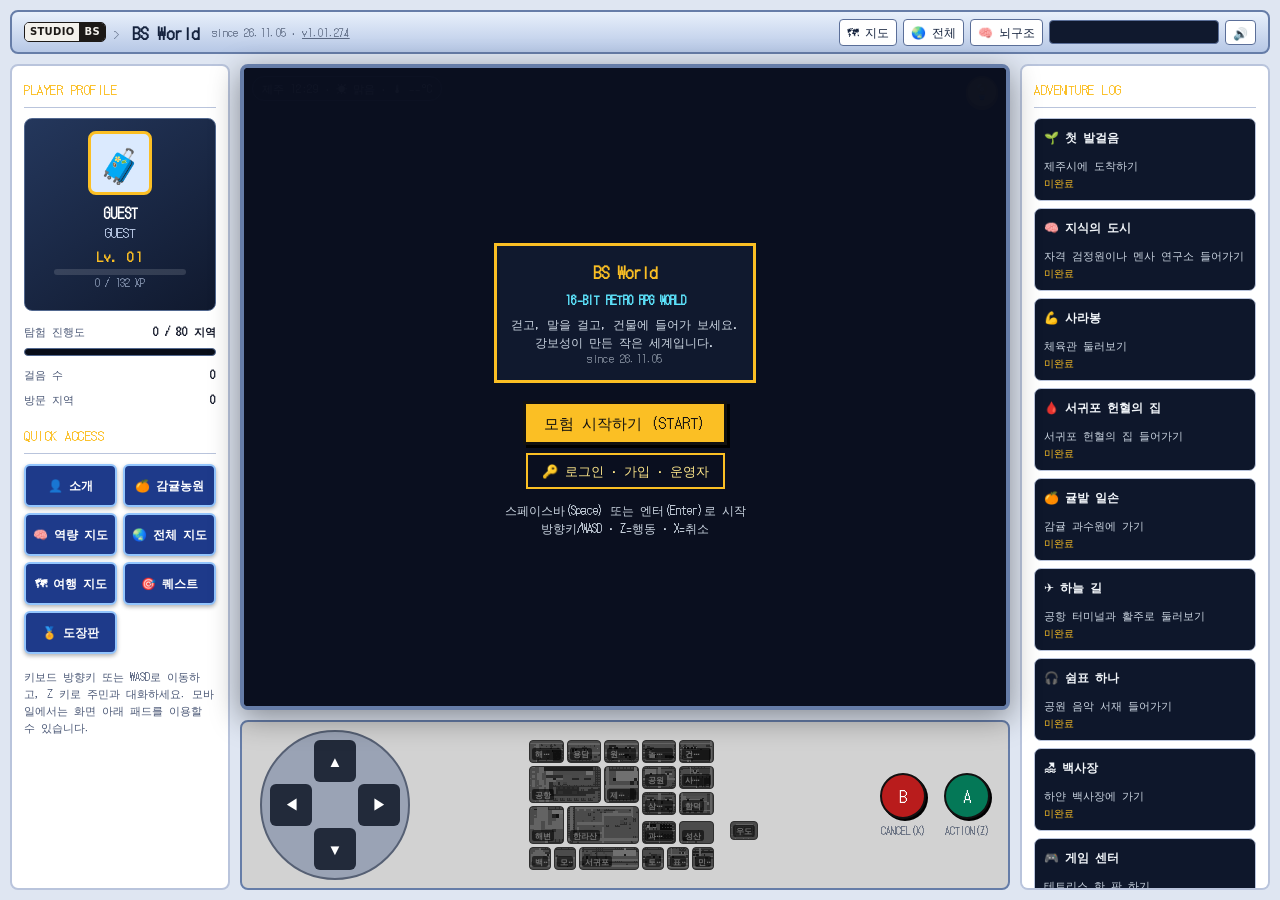
==== commit 1ca7ccb2: "Add files via upload" ====
--- a/index.html
+++ b/index.html
@@ -1,7 +1,7 @@
 <!DOCTYPE html>
 <html lang="ko">
 <head>
-<meta name="bs-notes" content="작업 문의 액자 전화번호 공개 ON/OFF 설정", "사무실·공방 책상과 외가 창문 대사 바로잡기">
+<meta name="bs-notes" content="박점박 채널은 쇼츠까지 모두 재생", "사무실·공방 책상과 외가 창문 대사 바로잡기">
   <meta charset="utf-8">
   <meta name="viewport" content="width=device-width, initial-scale=1, viewport-fit=cover">
   <title>BS World</title>
@@ -330,7 +330,7 @@
   <p class="world-note" style="margin-top:14px">키보드 방향키 또는 WASD로 이동하고, Z 키로 주민과 대화하세요. 모바일에서는 화면 아래 패드를 이용할 수 있습니다.</p>
 </aside>
 
-<div id="bar"><a class="hubLink" href="https://studio-bs.pages.dev/" title="STUDIO BS 홈으로"><span class="sbsLg"><i>STUDIO</i><u>BS</u></span><span class="sbsAr">›</span></a><b>BS World</b><small class="since">since 26.11.05 · <span id="appVer" onclick="showPatchLog()" title="패치 내역 보기" style="cursor:pointer;text-decoration:underline">v1.01.273</span></small><button id="updBell" hidden onclick="showPatch()" title="새 패치" style="background:#dc2626;color:#fff;border:0;border-radius:6px;padding:2px 8px;font-weight:bold;cursor:pointer"></button><button id="rtBtn" onclick="showRt()" title="지금 접속 중" style="background:#0f766e;color:#fff;border:0;border-radius:6px;padding:2px 8px;font-weight:bold;cursor:pointer" hidden>👥 1</button><button id="chatBtn" onclick="chatOpen()" title="대화하기 (T)" style="background:#1e3a8a;color:#fff;border:0;border-radius:6px;padding:2px 8px;font-weight:bold;cursor:pointer;margin-left:4px" hidden>💬</button><button id="msBtn" hidden onclick="showMessenger()" title="메신저" style="background:#fef3c7;border:1px solid #f59e0b;border-radius:6px;padding:2px 8px;font-weight:bold;cursor:pointer;margin-left:4px">💌</button><button id="nBell" hidden onclick="noteAdmin()" title="새 쪽지와 약속"></button><button id="qBell" hidden onclick="showQA()" title="새 방명록"></button><div id="vc" hidden>TODAY <i id="vcT">-</i> · TOTAL <i id="vcA">-</i></div><span class="brk"></span><button onclick="toggleMap()">🗺 지도</button><button onclick="showWorld()" title="서울과 제주 전체 지도">🌏 전체</button><button onclick="showBrain()">🧠 뇌구조</button><div id="npm" title="지금 나오는 음악"><span id="npt"></span></div><button id="bg" onclick="togBgm()">🔊</button></div>
+<div id="bar"><a class="hubLink" href="https://studio-bs.pages.dev/" title="STUDIO BS 홈으로"><span class="sbsLg"><i>STUDIO</i><u>BS</u></span><span class="sbsAr">›</span></a><b>BS World</b><small class="since">since 26.11.05 · <span id="appVer" onclick="showPatchLog()" title="패치 내역 보기" style="cursor:pointer;text-decoration:underline">v1.01.274</span></small><button id="updBell" hidden onclick="showPatch()" title="새 패치" style="background:#dc2626;color:#fff;border:0;border-radius:6px;padding:2px 8px;font-weight:bold;cursor:pointer"></button><button id="rtBtn" onclick="showRt()" title="지금 접속 중" style="background:#0f766e;color:#fff;border:0;border-radius:6px;padding:2px 8px;font-weight:bold;cursor:pointer" hidden>👥 1</button><button id="chatBtn" onclick="chatOpen()" title="대화하기 (T)" style="background:#1e3a8a;color:#fff;border:0;border-radius:6px;padding:2px 8px;font-weight:bold;cursor:pointer;margin-left:4px" hidden>💬</button><button id="msBtn" hidden onclick="showMessenger()" title="메신저" style="background:#fef3c7;border:1px solid #f59e0b;border-radius:6px;padding:2px 8px;font-weight:bold;cursor:pointer;margin-left:4px">💌</button><button id="nBell" hidden onclick="noteAdmin()" title="새 쪽지와 약속"></button><button id="qBell" hidden onclick="showQA()" title="새 방명록"></button><div id="vc" hidden>TODAY <i id="vcT">-</i> · TOTAL <i id="vcA">-</i></div><span class="brk"></span><button onclick="toggleMap()">🗺 지도</button><button onclick="showWorld()" title="서울과 제주 전체 지도">🌏 전체</button><button onclick="showBrain()">🧠 뇌구조</button><div id="npm" title="지금 나오는 음악"><span id="npt"></span></div><button id="bg" onclick="togBgm()">🔊</button></div>
 
 <div id="scr">
   <canvas id="c"></canvas>
@@ -4096,7 +4096,7 @@
 const verNum=s=>{const m=/v?(\d+)\.(\d+)(?:\.(\d+))?/.exec(s||'');return m?[+m[1],+m[2],+(m[3]||0)]:null};
 const verNewer=(a,b)=>{if(!a||!b)return false;for(let i=0;i<3;i++){if(a[i]!=b[i])return a[i]>b[i]}return false};
 async function updCheck(){if(!/^https?:$/.test(location.protocol))return;UPD.last=Date.now();try{const u=location.pathname+'?upd='+Date.now();const hd=await fetch(u,{method:'HEAD',cache:'no-store'});const tag=hd.headers.get('etag')||hd.headers.get('last-modified')||'';if(tag&&tag==UPD.etag)return;UPD.etag=tag;const tx=await (await fetch(u,{cache:'no-store'})).text();const m=/id="appVer"[^>]*>(v\d+\.\d+(?:\.\d+)?)</.exec(tx),n=/name="bs-notes" content="([^"]*)"/.exec(tx),me=$('#appVer');if(!m||!me||!verNewer(verNum(m[1]),verNum(me.textContent)))return;UPD.next=m[1];UPD.notes=n?n[1].split('|').filter(Boolean):[];const b=$('#updBell');if(b){b.hidden=false;b.textContent='🔔 패치 '+m[1]}}catch(e){}}
-/*PATCHLOG*/const PATCH_LOG=[["v1.01.273", "26.11.16", ["작업 문의 액자 전화번호 공개 ON/OFF 설정"]],["v1.01.272", "26.11.16", ["토산에 애니메이터 작업실 '스튜디오 박' 추가(작품 액자·방명록·영상 컴퓨터)", "키위 하우스 2동으로 정리하고 마을 배치 변경"]],["v1.01.271", "26.11.16", ["TV 모든 채널을 최신 영상부터(쇼츠 제외)", "TV 채널 2개 추가"]],["v1.01.270", "26.11.16", ["TV LATENCY 채널은 좋아하는 영상부터 시작"]],["v1.01.269", "26.11.16", ["보성의 집 TV에 LATENCY 채널 추가(최신 영상부터 이어 보기)"]],["v1.01.268", "26.11.16", ["근손실 방지단 키오스크: BS World 계정으로 바로 기록(따로 로그인 필요 없음)", "키오스크 로그인을 아이디·비밀번호로 변경"]],["v1.01.267", "26.11.15", ["체육관 안내 데스크 옆에도 💪 근손실 방지단 키오스크 추가"]],["v1.01.266", "26.11.15", ["기록실에 💪 근손실 방지단 키오스크 추가", "키오스크에서 근력·유산소 운동 기록을 근손실 방지단에 바로 저장", "같은 기록 두 번 저장 방지"]],["v1.01.265", "26.11.15", ["로그인 버튼을 PLAYER PROFILE 제목 옆으로 이동"]],["v1.01.264", "26.11.13", ["휴대폰 첫 화면이 잘리던 문제 수정", "영화관 대기 손님에게 말을 걸 수 없던 문제 수정", "지도로 찜질방에 가면 맵 밖에 서던 문제 수정", "한라산 입구 NPC 겹침 수정"]],["v1.01.263", "26.11.13", ["로그인·가입 계정(다른 기기에서 이어하기)", "프로필 버튼 정리, 오른쪽 위 로그인 버튼", "첫 화면에 로그인·가입·운영자 버튼", "STUDIO BS 카드 6장(COMMONDER·D-DAY KITCHEN 추가)", "방명록에서 약속 잡기·내 신청 결과 확인", "약속 거절 시 사유 안내"]],["v1.01.262", "26.11.08", ["프로필 표시 GUEST·FRIEND·MASTER 대문자로"]],["v1.01.261", "26.11.08", ["XP와 레벨(모든 콘텐츠 = 만렙)", "서울·부산·공항·지하철 칭호"]],["v1.01.260", "26.11.08", ["아바타 꾸미기(성별·머리·색·옷·안경·콘셉트)와 아바타 코드", "프로필 GUEST·Friend·Master 표시", "오락실 새 배치와 리그 대전 부스 2세트", "💌 메신저(1:1·단체방)"]],["v1.01.259", "26.11.08", ["칭호 퀘스트·이름 위 칭호", "명소 스탬프", "계절·명절 이벤트", "주간 순위·명예의 전당", "방명록 게시판을 집 앞 마당으로", "같이 찍는 즉석사진·콘테나 같이 채우기·등산 응원", "성산일출봉 분화구 전망", "비행기·기차 건너뛰기", "추천 코스 안내", "PC 게임 중 화면 정리", "게임별 버튼 정리", "첫 화면 로딩 빠르게"]],["v1.01.258", "26.11.08", ["그림 퍼즐 4×4·사진관 사진으로"]],["v1.01.257", "26.11.08", ["⚔ 대전 오락기(테트리스 공격 줄·미니게임 점수 대결)", "게임마다 처음 설명 창·❓ 방법", "숨은 그림 찾기·그림 퍼즐", "서우봉·사라오름·진달래밭·구상나무·사육신역사관 설명판"]],["v1.01.256", "26.11.08", ["운영자 승인 대기함(도트 그림·사진) 실시간 알림", "프로필 문구 간단하게"]],["v1.01.255", "26.11.08", ["그림 공방 등록·오락기 순위 등록 고침", "오락 끝난 뒤 못 움직이던 문제 고침", "리듬 탭: 곡 4개·HP·MISS 종료", "동접자 음식·앉은 모습 보이기", "퇴장 즉시 접속자 수 반영", "귤·키위 수확과 콘테나", "우당 도서관 안내문", "체육관 트랙 달리기", "사진관 기계 추가", "손님이 카운터 안에 못 들어가게"]],["v1.01.254", "26.11.08", ["내 방 거울을 벽걸이 거울로 바꾸기"]],["v1.01.253", "26.11.08", ["친구 코드 입력 시 FRIEND 표시와 로그아웃 버튼"]],["v1.01.252", "26.11.08", ["같은 지역 접속자가 안 보이던 문제 고치기"]],["v1.01.251", "26.11.08", ["이름을 바꾸면 다른 사람 화면에도 바로 반영"]],["v1.01.250", "26.11.08", ["한라산 통제문 옆으로 돌아가던 곳 막기", "성판악에서 입산하면 진달래밭 통제소는 통과", "한라산 하산 전용 비밀 포탈"]],["v1.01.249", "26.11.08", ["성판악 입산 통제문 옆으로 지나가던 것 막기"]],["v1.01.248", "26.11.08", ["전시에 학력·체육·무도 부문 추가", "자격증 분야별(IT·외국어 등) 보기"]],["v1.01.247", "26.11.08", ["처음 안내에 대화·팁 설명", "다른 사람을 처음 만나면 대화 안내"]],["v1.01.246", "26.11.08", ["키보드 H로 팁 보기·넘기기"]],["v1.01.245", "26.11.08", ["💡 TIP 전구(지역별 팁)"]],["v1.01.244", "26.11.08", ["채팅 입력 중일 때 내 머리 위에도 말풍선"]],["v1.01.243", "26.11.08", ["채팅 보낸 뒤 바로 움직이기(T로 열기)", "채팅 기록 잠시 뒤 사라지기", "채팅 입력창 작게"]],["v1.01.242", "26.11.08", ["접속자끼리 자유 대화(입력 중 표시)"]],["v1.01.241", "26.11.08", ["기록실 메모에 시간 넣기", "기록실 달력에 잡힌 약속 표시", "구글 캘린더 구독 주소"]],["v1.01.240", "26.11.08", ["기록실 의자에 앉으면 기록 단말기 바로 열기"]],["v1.01.239", "26.11.08", ["기록실·키오스크·랭킹에서 누를 때 화면이 위로 튀지 않게"]],["v1.01.238", "26.11.08", ["원래 전시 항목도 수정 가능", "전시 순서 바꾸기·정렬", "전시 항목 사진 붙이기", "기록실 통계(연속 기록·7일 그래프)", "기록 백업 내려받기", "등록 폼 접기"]],["v1.01.237", "26.11.08", ["전시 항목 수정·기간·연도별 직책·아이콘 고르기"]],["v1.01.236", "26.11.08", ["기록실 공부 시간을 시작~끝 시각으로 입력", "시험 D-day 표시"]],["v1.01.235", "26.11.08", ["자격 센터·사진관 2층 아래쪽 바깥 풍경 비침 고치기"]],["v1.01.234", "26.11.08", ["공부 장소 이름을 도서관 열람실로"]],["v1.01.233", "26.11.08", ["공부·독서 장소에 카페 추가"]],["v1.01.232", "26.11.08", ["주인장 로그인하면 어느 기기에서든 진행 상황 이어하기"]],["v1.01.231", "26.11.08", ["공부·독서할 때 장소 고르기(집·독서실·BS World 열람실)"]],["v1.01.230", "26.11.08", ["기록실에 운영자 기록 등록 폼(운동·공부 시간·시험 접수·메모)"]],["v1.01.229", "26.11.08", ["자격·수상 전시를 부문별로 보기(자격증·수상·대외활동·동아리)", "전시 항목 직접 더하기와 공개 설정"]],["v1.01.228", "26.11.08", ["기록 하나하나 나만 보기 설정(시험 접수·기록실·자격증 전시)"]],["v1.01.227", "26.11.08", ["자격 센터에 기록실 만들기(달력으로 공부·운동·시험 접수 기록 보기)", "우당 도서관 앞 기록 키오스크"]],["v1.01.226", "26.11.08", ["열람실 공부·독서 시간 재기와 랭킹"]],["v1.01.225", "26.11.08", ["대화 줄마다 말하는 사람 이름 바꾸기", "우당 도서관 들어갈 때 자동 대화 없애기"]],["v1.01.224", "26.11.08", ["자격 센터 안내판을 시험 일정표로"]],["v1.01.223", "26.11.08", ["호텔 사무실 이름 바로잡기", "삼화지구 길 안내 대사 방향 바로잡기", "한라산 탐방 시간 안내 다듬기"]],["v1.01.222", "26.11.08", ["주인장 프로필을 BS World 캐릭터로", "STUDIO BS에서 BS World는 사이트 열기 빼기"]],["v1.01.221", "26.11.08", ["STUDIO BS 안내판 대신 총괄 직원이 안내", "STUDIO BS 공간 넓히고 의자·소파 더 놓기"]],["v1.01.220", "26.11.08", ["상단 제목 줄에 STUDIO BS 로고 배지", "STUDIO BS 내부를 홈페이지처럼 꾸미기(로고 벽·프로젝트 카드)", "자격 센터 크기 줄이고 책상·의자 놓기"]],["v1.01.219", "26.11.08", ["BS WORLD 게시판 크기 키우기(전단지 크게, 간격 넓게)"]],["v1.01.218", "26.11.08", ["STUDIO BS 건물 따로 만들기(자격 센터와 분리)"]],["v1.01.217", "26.11.08", ["STUDIO BS 안내판을 자격·프로젝트 센터 안으로 이동"]],["v1.01.216", "26.11.08", ["STUDIO BS 안내판은 새 창으로 열기"]],["v1.01.215", "26.11.08", ["자격·프로젝트 센터에 혹시나? 역시나! 컴퓨터 추가"]],["v1.01.214", "26.11.08", ["STUDIO BS로 가는 길(제목 줄 링크, 삼화지구 안내판)"]],["v1.01.213", "26.11.07", ["손님 갤러리 작가 이름·날짜 표시"]],["v1.01.212", "26.11.07", ["손님 갤러리 불러오기 수정"]],["v1.01.211", "26.11.07", ["사진관 2층 손님 갤러리(승인 후 공개)"]],["v1.01.210", "26.11.07", ["사진관 전체 보기에 액자 사진 포함"]],["v1.01.209", "26.11.07", ["휴대폰 사진 찍기: 카메라 앱으로 찍기 버튼, 카메라 연결 개선"]],["v1.01.208", "26.11.07", ["접속자끼리 간단 대화(정해진 문장)"]],["v1.01.207", "26.11.07", ["친구 접속 시 송 전용 대사는 송만 하도록 수정"]],["v1.01.206", "26.11.07", ["PC방 화면은 실제 게임 영상만","원도심 식당 간판 글씨 복구", "패치 내역에서 친척·가족 관련 항목 숨김"]],["v1.01.205", "26.11.07", ["운영자 로그인하면 송 대사 바로 적용", "외삼촌네 거실 메모를 상 위 쪽지로"]],["v1.01.204", "26.11.07", ["관공서 공휴일 휴무","역 사무실 전광판 수정", "제주 세로 큰길 차도", "함덕 해안길 연결"]],["v1.01.203", "26.11.07", ["공항마다 BS 에어 24시 전용 카운터"]],["v1.01.202", "26.11.07", ["제주공항 안내 문구 수정(국내선·국제선 한 건물)"]],["v1.01.201", "26.11.07", ["가족만 밤 방문 가능(친척은 게스트와 같음)","게시판 전단지 크게 보기", "시청·서귀포시청·자격증 사업단 운영시간과 민원인", "자격증 사업단 창구별 개편"]],["v1.01.200", "26.11.07", ["외삼촌네 밤에는 주무심, 운영자 대사 적용","밤에는 친척 집 방문 제한"]],["v1.01.199", "26.11.07", ["인천공항 국내선(제주)·국제선 구역 나눔, 인천↔제주 노선"]],["v1.01.198", "26.11.07", ["키위 하우스 줄이고 공터 추가", "외갓집을 토산으로 이동"]],["v1.01.197", "26.11.07", ["패치 내역 10개씩 보기"]],["v1.01.196", "26.11.07", ["첫 안내 창에 사이트 아이콘"]],["v1.01.195", "26.11.07", ["첫 안내 문구 정리"]],["v1.01.194", "26.11.07", ["서우봉·성산일출봉은 정해진 길로만, 성산일출봉 하산로 추가"]],["v1.01.193", "26.11.07", ["처리된 쪽지 90일 자동 삭제", "이어하기 코드", "처음 온 사람 안내·목적지 표시", "서귀포 매일올레시장 등 볼거리 추가"]],["v1.01.192", "26.11.07", ["접속자끼리 겹치지 않게, 마주 보고 말 걸기"]],["v1.01.191", "26.11.06", ["차도 폭 통일·보행로 정리, 위치 오류 수정", "관광지 푯말 추가(네이버 지도·사진)"]],["v1.01.190", "26.11.06", ["제주 차도·보행로, 택시 운행, 거리별 자전거·택시·시외버스 이동", "서귀포 확대·서귀포시청, 모슬포항과 토산 사이로 이동", "한라산 지도 칸 확장"]],["v1.01.189", "26.11.06", ["외삼촌네 집, 토산은 키위 안내만", "제주공항 터미널 확장(편의점·카페·식당·기념품)", "찜질방 흔적 용담으로, 잘도식당·제주미소 위치 교환, 용두암", "시청→한라산 왼쪽 길"]],["v1.01.188", "26.11.06", ["성산일출봉 주차장 확대, 다른 곳에 나오던 공항 주차장·바다 문구 수정", "표선 북동쪽 길과 성산 연결", "할아버지댁 뒤 감귤밭, 외가 앞 닭장·꽃나무 밭", "호텔 객실 침대에서 숙박"]],["v1.01.187", "26.11.06", ["우도 가판대에 음식 표시, 벤치 추가", "자리가 없으면 음식을 들고 먹기", "우도봉 게스트하우스 출입·숙박"]],["v1.01.186", "26.11.06", ["성산↔우도 도항선 달별 시간표·다음 배 안내(실시간 아님)"]],["v1.01.185", "26.11.06", ["공항 활주로 JEJU·차도·주차장, 비행기는 활주로에서만", "제주시청·한라산 1.5칸씩 나누고 공항에서 북동쪽 길로 시청 연결", "구역 경계는 길로만 통과, 어긋난 연결 수정", "앉을 때 스크린·무대·바다·테이블 방향 보기", "NPC 대사 위치 안내 수정, 서귀포 주민 추가", "모슬포항·우도 여객선 화면 수정"]],["v1.01.184", "26.11.06", ["모슬포항·우도 추가"]],["v1.01.183", "26.11.06", ["해변·백사장 위치와 길 연결"]],["v1.01.182", "26.11.06", ["과수원 길 정리·표선 중간길 연결"]],["v1.01.181", "26.11.06", ["자격·프로젝트 센터 단순화·사이트 컴퓨터"]],["v1.01.180", "26.11.06", ["성산일출봉 추가", "제주 해안선과 길 통일"]],["v1.01.179", "26.11.06", ["공항 아래쪽 도로로 시청 연결", "찜질방을 용담으로·지역명 변경"]],["v1.01.178", "26.11.06", ["자격·프로젝트 센터 1층으로 통합"]],["v1.01.177", "26.11.06", ["자격증 사업단 추가·시험 접수 이전"]],["v1.01.176", "26.11.06", ["자격·프로젝트 센터를 삼화지구로"]],["v1.01.175", "26.11.06", ["게시판 가로 4칸·스크롤"]],["v1.01.174", "26.11.06", ["한라산 입산 통제 시간 실제 기준으로"]],["v1.01.173", "26.11.06", ["제주 지도 배치와 길 연결 재정리"]],["v1.01.172", "26.11.06", ["인천공항 영종도 해안 표현"]],["v1.01.171", "26.11.06", ["인천을 별도 지역으로 분리"]],["v1.01.170", "26.11.06", ["제주미소 간판 위치"]],["v1.01.169", "26.11.06", ["BS WORLD 게시판 디자인", "운영자 전단지 올리기"]],["v1.01.168", "26.11.06", ["골드키위 전단지 교체"]],["v1.01.167", "26.11.06", ["한라산 탐방로 재구성·사라오름", "삼화지구 이름과 제주 지도 배치"]],["v1.01.166", "26.11.06", ["가족 호칭을 접속자에 맞게 표시"]],["v1.01.165", "26.11.06", ["토산 외할아버지 방문"]],["v1.01.164", "26.11.06", ["토산 가족 NPC 추가"]],["v1.01.163", "26.11.06", ["토산 농장 대사 수정"]],["v1.01.162", "26.11.06", ["토산 하우스에서 키위 재배", "게시판에 골드키위 판매 안내"]],["v1.01.161", "26.11.06", ["토산 감귤 하우스 마을 추가"]],["v1.01.160", "26.11.06", ["한라산과 백록담 추가"]],["v1.01.159", "26.11.06", ["객석 방향 수정", "봉우리 푯말 구분·사진", "공항 운영시간", "해운대 비치 호텔", "대한민국 전체 지도"]],["v1.01.158", "26.11.06", ["공항 카운터·수하물 벨트·수속 줄", "보관함 크기별 이용", "사무실 방 분리", "맞이방 지하철 입구 이동", "부산 지도 실제 위치"]],["v1.01.157", "26.11.06", ["서울역 등 무궁화호 노선", "역·공항 큰 전광판과 안내 방송", "인천공항 현황 연결"]],["v1.01.156", "26.11.06", ["공항철도 방향 수정·김포공항 연결", "인천국제공항 추가"]],["v1.01.155", "26.11.06", ["김포공항·김해공항 한 지도로 크게"]],["v1.01.154", "26.11.06", ["서울역 GTX-A 입구·버스환승센터", "부산항 다듬기"]],["v1.01.153", "26.11.06", ["해운대 재설계(해운대역·구남로·해변)"]],["v1.01.152", "26.11.06", ["김해공항 청사 재설계·경전철 공항역", "부산항 추가"]],["v1.01.151", "26.11.06", ["김해공항 국내선·국제선 청사", "제주·김포·김해 노선", "김포공항 국제선 청사 분리"]],["v1.01.150", "26.11.06", ["서울역 지하철 입구 새 디자인", "서울역 아울렛 2개 층", "부산 해운대·전통시장 추가"]],["v1.01.149", "26.11.06", ["공덕역·경의중앙선 연결", "서울역·부산역과 KTX", "부산 지도 분리", "버스 하차 벨 소리"]],["v1.01.148", "26.11.06", ["역 안 편의점·카페·먹거리·사무실·보관함"]],["v1.01.147", "26.11.06", ["환승역 대합실 노선별 확장", "역 건물 크기와 디자인 개선"]],["v1.01.146", "26.11.06", ["노량진역 내부 확장, 1호선·9호선 구역 분리"]],["v1.01.145", "26.11.06", ["환승 통로 옆길 막기"]],["v1.01.144", "26.11.06", ["노량진역 1호선·9호선 입구 구분"]],["v1.01.143", "26.11.06", ["교통카드와 개찰구", "역마다 교통카드 충전기", "승객도 개찰구·환승 통로 이용"]],["v1.01.142", "26.11.06", ["지상 구간 열차 운행", "철도 위 육교와 도로 아래 선로"]],["v1.01.141", "26.11.06", ["승강장에 도착까지 남은 시간 표시"]],["v1.01.140", "26.11.06", ["아직 없는 방향은 공사 중으로 표시"]],["v1.01.139", "26.11.06", ["종착역 열차 안내 문구"]],["v1.01.138", "26.11.06", ["글자 겹침 자동 정리", "노량진 9호선 아래층 계단"]],["v1.01.137", "26.11.06", ["역 전광판 안내 문구 정리"]],["v1.01.136", "26.11.06", ["역마다 상행·하행 전광판", "노량진-상도 샛길"]],["v1.01.135", "26.11.06", ["역마다 상행·하행 전광판", "노량진-상도 샛길"]],["v1.01.134", "26.11.06", ["용산역 외관·출입구 3곳", "앉는 방향 전체 정리"]],["v1.01.133", "26.11.06", ["역 가게 메뉴 진열", "쇼핑몰 상점·먹거리·피규어"]],["v1.01.132", "26.11.06", ["용산역 에스컬레이터·엘리베이터 연출"]],["v1.01.131", "26.11.06", ["PC방 게임 영상 추가"]],["v1.01.130", "26.11.06", ["PC방 조작 잠김 방지·건너뛰기", "5인실 앞 통로 넓히기", "시간대별 사람 수 조정"]],["v1.01.129", "26.11.06", ["PC방 조작 잠김 방지·건너뛰기", "5인실 앞 통로 넓히기", "시간대별 사람 수 조정"]],["v1.01.128", "26.11.06", ["노량진 학원 이름 정리·토익스피킹학원"]],["v1.01.127", "26.11.06", ["노량진 기사 자격 학원"]],["v1.01.126", "26.11.06", ["노량진 토익·영어 학원"]],["v1.01.125", "26.11.06", ["학원 이름 BS스터디로"]],["v1.01.124", "26.11.06", ["용산역 1·2층 분리, 에스컬레이터·엘리베이터"]],["v1.01.123", "26.11.06", ["전기자전거 제주 풍경"]],["v1.01.122", "26.11.06", ["제주 가까운 곳은 전기자전거"]],["v1.01.121", "26.11.06", ["서울 빠른 이동을 따릉이로"]],["v1.01.120", "26.11.06", ["서울 빠른 이동을 따릉이로"]],["v1.01.119", "26.11.06", ["휴대폰 카메라 촬영 개선"]],["v1.01.118", "26.11.06", ["용산역 재구성(구역·전광판·안내방송·식당·TV)"]],["v1.01.117", "26.11.06", ["KTX 개통 준비 중 안내"]],["v1.01.116", "26.11.06", ["KTX 열차 그림"]],["v1.01.115", "26.11.06", ["PC방 LCK 생방송 버튼", "버스 안내·벨 소리"]],["v1.01.114", "26.11.06", ["PC방 스크린을 BS TV LCK 채널로"]],["v1.01.113", "26.11.06", ["PC룸 입장 오류 고침"]],["v1.01.112", "26.11.06", ["PC룸 드나드는 문 고침"]],["v1.01.111", "26.11.06", ["PC방 통로 넓히기·시간 충전 추가"]],["v1.01.110", "26.11.06", ["PC방 LCK 중계 스크린"]],["v1.01.109", "26.11.06", ["PC방 승패 화면 교체"]],["v1.01.108", "26.11.06", ["가족 대사 다듬기"]],["v1.01.107", "26.11.06", ["활주로 옆 잔디에 공항 이름 표시"]],["v1.01.106", "26.11.06", ["어머니 나들이 일과", "해변공연장 사무동·계단 객석"]],["v1.01.105", "26.11.06", ["영화관 상영 시간별 문·청소", "별도봉 새 지도·사라봉 샛길", "야외공연장 2곳", "카페 함덕 좌석 다양화"]],["v1.01.104", "26.11.06", ["음식 그림 새로 그리기", "볼링 장비 가게 한 공간으로", "찜질방 매트 앉기·자기 선택", "PC방 입구 넓히기·게임 영상"]],["v1.01.103", "26.11.06", ["오락실 새 게임 9종·순위판", "건물 외관 다듬기", "제주 달리기 일정 게시판"]],["v1.01.102", "26.11.06", ["즉석사진 배경 고르기", "대사 위치 안내 오류 고침"]],["v1.01.101", "26.11.06", ["펜션 방별 다른 디자인", "어르신 대사 다듬기"]],["v1.01.100", "26.11.06", ["표선 오일장 장날 열림"]],["v1.01.099", "26.11.06", ["표선 지도 넓히기"]],["v1.01.098", "26.11.06", ["마을 경로당과 어르신 하루 일과"]],["v1.01.097", "26.11.06", ["시청 주차장 차 수정"]],["v1.01.096", "26.11.06", ["버스 장면 낮밤 구분"]],["v1.01.095", "26.11.06", ["함덕 해변 카페 추가"]],["v1.01.094", "26.11.06", ["음식 주문·착석 때 음식 크게 보기", "창구 표지판 위치 수정"]],["v1.01.093", "26.11.06", ["패치 알림 빠르게 확인"]],["v1.01.092", "26.11.06", ["가 본 곳만 지도 이동"]],["v1.01.091", "26.11.06", ["가 본 곳만 지도 이동"]],["v1.01.090", "26.11.06", ["함덕 가게 입장", "시외버스 정류장 양방향"]],["v1.01.089", "26.11.06", ["함덕 가게 입장", "시외버스 정류장 양방향"]],["v1.01.088", "26.11.06", ["함덕 해변과 제주시청 실제 모습 반영"]],["v1.01.087", "26.11.06", ["함덕 해변과 제주시청 실제 모습 반영"]],["v1.01.086", "26.11.06", ["시청 민원실 창구·번호표·전광판·청원경찰", "시청 운영시간", "서우봉 산책로"]],["v1.01.085", "26.11.06", ["제주시외버스터미널과 시청 공원 옮기기"]],["v1.01.084", "26.11.06", ["제주시청 왼쪽 길 정리"]],["v1.01.083", "26.11.06", ["모바일 극장 안내 추가"]],["v1.01.082", "26.11.06", ["제주시청과 함덕서우봉해변"]],["v1.01.081", "26.11.06", ["제주시청과 함덕서우봉해변"]],["v1.01.080", "26.11.06", ["제주 극장 예매 페이지 바로 연결"]],["v1.01.079", "26.11.06", ["탈의실 옷 갈아입기"]],["v1.01.078", "26.11.06", ["탈의실 옷 갈아입기"]],["v1.01.077", "26.11.06", ["컵밥거리 넓히기", "영등포·여의나루 양방향 역", "용산역 대합실·KTX·아이파크몰", "타임스퀘어", "한강버스"]],["v1.01.076", "26.11.06", ["컵밥거리 넓히기"]],["v1.01.075", "26.11.06", ["노량진 학원과 강의실"]],["v1.01.074", "26.11.06", ["노량진 학원과 강의실"]],["v1.01.073", "26.11.06", ["김포공항 공항버스"]],["v1.01.072", "26.11.06", ["9호선 개화역 추가와 서울 지도 배치"]],["v1.01.071", "26.11.06", ["PC방 동선 수정", "공항 키오스크와 새벽 손님"]],["v1.01.070", "26.11.06", ["PC방 카운터·주방·키오스크·에어컨·게임 책장·투명 흡연실"]],["v1.01.069", "26.11.06", ["PC방 유리 룸·커플 소파·손님 늘리기"]],["v1.01.068", "26.11.06", ["창작 공방 벽 수정·손님·24시간", "전시 가판대 진열 수정", "가족 대화 추가"]],["v1.01.067", "26.11.06", ["펜션 2·3층과 객실 투숙", "공항과 활주로 합치기", "맵 NPC 대화 추가"]],["v1.01.066", "26.11.06", ["펜션 2·3층과 객실 투숙 표시"]],["v1.01.065", "26.11.06", ["사진관 체험 공간 잇기", "체육관 손님 늘리기", "실제 제주 극장 시간표 연결"]],["v1.01.064", "26.11.06", ["사진관 체험 공간 하나로 잇기", "전시관 손님 늘리기"]],["v1.01.063", "26.11.06", ["TV 재생 안 되는 영상 2초 후 넘기기"]],["v1.01.062", "26.11.06", ["수영장 손님 늘리기"]],["v1.01.061", "26.11.06", ["수영장 손님 늘리기"]],["v1.01.060", "26.11.06", ["노래방 영상 바로 열기"]],["v1.01.059", "26.11.06", ["수영장 수영복 받기와 남녀 탈의실", "수영복 모양 수정"]],["v1.01.058", "26.11.06", ["수영장 수영복 받기와 남녀 탈의실", "탈의실 의자 안내 수정"]],["v1.01.057", "26.11.06", ["PC방 분리: 커플석·룸·흡연실"]],["v1.01.056", "26.11.06", ["노래방 오류 확인 표시"]],["v1.01.055", "26.11.06", ["끊긴 길 잇기"]],["v1.01.054", "26.11.06", ["과수원 꽃 종류 늘리기"]],["v1.01.053", "26.11.06", ["과수원 꽃밭 넓히기"]],["v1.01.052", "26.11.06", ["과수원 꽃밭 넓히기"]],["v1.01.051", "26.11.06", ["과수원 트럭·경운기·꽃밭·텃밭·타이벡"]],["v1.01.050", "26.11.06", ["바당 카페 좌석·손님 늘리기"]],["v1.01.049", "26.11.06", ["해녀의 집 테왁과 오늘의 메뉴 상"]],["v1.01.048", "26.11.06", ["원도심 돌담 정리"]],["v1.01.047", "26.11.06", ["러닝머신 방향과 세면대 수정"]],["v1.01.046", "26.11.06", ["오락실 이름 정리"]],["v1.01.045", "26.11.06", ["게임 센터 순위표 모양 변경"]],["v1.01.044", "26.11.06", ["영화 별점별 보기"]],["v1.01.043", "26.11.06", ["영화관 입구 길 막힘 수정", "방향키로 원하는 쪽에서 일어나기"]],["v1.01.042", "26.11.06", ["영화관 전광판 위치 수정"]],["v1.01.041", "26.11.06", ["접속자 겹침 완화와 이모지 바로 쓰기"]],["v1.01.040", "26.11.06", ["영화 별점 바로 표시"]],["v1.01.039", "26.11.06", ["해녀의 집 손님 자리와 오늘의 메뉴"]],["v1.01.038", "26.11.06", ["농막 아버지·귤 철 가족 방문", "늦은 시간 농막·하우스 잠금", "바다에 배와 물고기"]],["v1.01.037", "26.11.06", ["축구·풋살 공 차기", "대화 장소 추가", "친구 말풍선"]],["v1.01.036", "26.11.06", ["놀이터·바다 쪽 돌담 정리", "텐트 잠자기 연출", "사진관 등 방문객"]],["v1.01.035", "26.11.06", ["농구 코트 운영시간·출입구·예약기", "풋살·축구 야간 조명", "식수대·세면대·벤치 추가"]],["v1.01.034", "26.11.06", ["운동 체험 기록과 벤치프레스·러닝머신", "공놀이 움직임", "맵 연결·영업 안내판 위치 정리", "일어날 때 NPC 피하기"]],["v1.01.033", "26.11.06", ["게임 센터 개편: 초 맞추기 기계, 순위판, 활쏘기장, 사격장", "노래방 영상 바로 재생"]],["v1.01.032", "26.11.06", ["게임 승리·패배 화면", "영화관 전광판 글자 넘침 수정"]],["v1.01.031", "26.11.06", ["PC방 게임 화면 전면 개선"]],["v1.01.030", "26.11.06", ["캠핑장 데크·텐트 숙박·차박 주차장", "자격 센터 수료 항목 추가"]],["v1.01.029", "26.11.06", ["체육관·운동 기록실 통합, 농구 코트와 운동 체험", "사라봉 트랙 확장, 풋살·배드민턴", "축구장", "영화관 키오스크와 포스터 크게 보기", "소파·의자 앉기"]],["v1.01.028", "26.11.06", ["나눔·헌혈 센터 2개 층과 셔터", "명예의 전당", "사진 체험실"]],["v1.01.027", "26.11.06", ["펜션 객실과 도미토리"]],["v1.01.026", "26.11.06", ["과수원 농막과 하우스"]],["v1.01.025", "26.11.06", ["해녀의 집 다시 꾸미기"]],["v1.01.024", "26.11.06", ["사라봉 정상과 과수원 돌담"]],["v1.01.023", "26.11.06", ["용담 이름 변경", "그림 좋아요·전시 가판대·사진 전시"]],["v1.01.022", "26.11.06", ["사진관 같은 사진 중복 방지"]],["v1.01.021", "26.11.06", ["찜질방 방·볼링 장비 가게·영업시간"]],["v1.01.020", "26.11.06", ["볼링 굴리기와 건물 장식"]],["v1.01.019", "26.11.06", ["영화 기록 가져오기와 평점 라운지 개선"]],["v1.01.018", "26.11.06", ["같이 돌아다니기와 이모지 인사", "재생 안 되는 TV 영상 넘기기"]],["v1.01.017", "26.11.06", ["PC방 룸 추가"]],["v1.01.016", "26.11.06", ["출입구 방향 수정"]],["v1.01.015", "26.11.06", ["움직임 끊김 개선"]],["v1.01.014", "26.11.06", ["캠핑장·펜션·볼링장·찜질방 추가", "지역 이름 변경", "창작 공방과 벼룩시장", "동쪽 지역 넓히기", "사라봉 오르는 길과 여의도 길 수정"]],["v1.01.013", "26.11.06", ["지도 재배치와 제주민속촌", "수영장 개편", "게임 센터 게임 추가와 PC방 개선", "패치 알림 수정"]],["v1.01.012", "26.11.06", ["사진관 액자별 사진 올리기"]],["v1.01.011", "26.11.06", ["영화 예매와 평점 라운지"]],["v1.01.010", "26.11.06", ["영화관 상영 안내판과 개봉작 정보"]],["v1.01.009", "26.11.06", ["길 막힘 수정"]],["v1.01.008", "26.11.06", ["운영 기능 개선"]],["v1.01.006", "26.11.06", ["방명록 숨김 기능", "서버 연동 정리"]],["v1.01.005", "26.11.06", ["서버 연동 정리"]],["v1.01.004", "26.11.06", ["운영 기능 개선과 안내 문구 추가"]],["v1.01.003", "26.11.06", ["패치 내역 보기(상단 버전 번호 클릭)와 버전 표기 변경"]],['v1.01.001','26.11.06',['우당 도서관 1·2층·구내식당과 운영시간','수산시장, 컵밥거리, 사육신역사관','영화관 상영관·매점, 게임 센터·PC방·노래방 분리','순위 게임, 인형뽑기 확률 순위','무인 카페, 가게 영업시간과 안내판','도로 연결 통일, NPC 길막 수정, 지하철 이용객','버전 표시와 패치 알림']]];/*END*/
+/*PATCHLOG*/const PATCH_LOG=[["v1.01.274", "26.11.16", ["박점박 채널은 쇼츠까지 모두 재생"]],["v1.01.273", "26.11.16", ["작업 문의 액자 전화번호 공개 ON/OFF 설정"]],["v1.01.272", "26.11.16", ["토산에 애니메이터 작업실 '스튜디오 박' 추가(작품 액자·방명록·영상 컴퓨터)", "키위 하우스 2동으로 정리하고 마을 배치 변경"]],["v1.01.271", "26.11.16", ["TV 모든 채널을 최신 영상부터(쇼츠 제외)", "TV 채널 2개 추가"]],["v1.01.270", "26.11.16", ["TV LATENCY 채널은 좋아하는 영상부터 시작"]],["v1.01.269", "26.11.16", ["보성의 집 TV에 LATENCY 채널 추가(최신 영상부터 이어 보기)"]],["v1.01.268", "26.11.16", ["근손실 방지단 키오스크: BS World 계정으로 바로 기록(따로 로그인 필요 없음)", "키오스크 로그인을 아이디·비밀번호로 변경"]],["v1.01.267", "26.11.15", ["체육관 안내 데스크 옆에도 💪 근손실 방지단 키오스크 추가"]],["v1.01.266", "26.11.15", ["기록실에 💪 근손실 방지단 키오스크 추가", "키오스크에서 근력·유산소 운동 기록을 근손실 방지단에 바로 저장", "같은 기록 두 번 저장 방지"]],["v1.01.265", "26.11.15", ["로그인 버튼을 PLAYER PROFILE 제목 옆으로 이동"]],["v1.01.264", "26.11.13", ["휴대폰 첫 화면이 잘리던 문제 수정", "영화관 대기 손님에게 말을 걸 수 없던 문제 수정", "지도로 찜질방에 가면 맵 밖에 서던 문제 수정", "한라산 입구 NPC 겹침 수정"]],["v1.01.263", "26.11.13", ["로그인·가입 계정(다른 기기에서 이어하기)", "프로필 버튼 정리, 오른쪽 위 로그인 버튼", "첫 화면에 로그인·가입·운영자 버튼", "STUDIO BS 카드 6장(COMMONDER·D-DAY KITCHEN 추가)", "방명록에서 약속 잡기·내 신청 결과 확인", "약속 거절 시 사유 안내"]],["v1.01.262", "26.11.08", ["프로필 표시 GUEST·FRIEND·MASTER 대문자로"]],["v1.01.261", "26.11.08", ["XP와 레벨(모든 콘텐츠 = 만렙)", "서울·부산·공항·지하철 칭호"]],["v1.01.260", "26.11.08", ["아바타 꾸미기(성별·머리·색·옷·안경·콘셉트)와 아바타 코드", "프로필 GUEST·Friend·Master 표시", "오락실 새 배치와 리그 대전 부스 2세트", "💌 메신저(1:1·단체방)"]],["v1.01.259", "26.11.08", ["칭호 퀘스트·이름 위 칭호", "명소 스탬프", "계절·명절 이벤트", "주간 순위·명예의 전당", "방명록 게시판을 집 앞 마당으로", "같이 찍는 즉석사진·콘테나 같이 채우기·등산 응원", "성산일출봉 분화구 전망", "비행기·기차 건너뛰기", "추천 코스 안내", "PC 게임 중 화면 정리", "게임별 버튼 정리", "첫 화면 로딩 빠르게"]],["v1.01.258", "26.11.08", ["그림 퍼즐 4×4·사진관 사진으로"]],["v1.01.257", "26.11.08", ["⚔ 대전 오락기(테트리스 공격 줄·미니게임 점수 대결)", "게임마다 처음 설명 창·❓ 방법", "숨은 그림 찾기·그림 퍼즐", "서우봉·사라오름·진달래밭·구상나무·사육신역사관 설명판"]],["v1.01.256", "26.11.08", ["운영자 승인 대기함(도트 그림·사진) 실시간 알림", "프로필 문구 간단하게"]],["v1.01.255", "26.11.08", ["그림 공방 등록·오락기 순위 등록 고침", "오락 끝난 뒤 못 움직이던 문제 고침", "리듬 탭: 곡 4개·HP·MISS 종료", "동접자 음식·앉은 모습 보이기", "퇴장 즉시 접속자 수 반영", "귤·키위 수확과 콘테나", "우당 도서관 안내문", "체육관 트랙 달리기", "사진관 기계 추가", "손님이 카운터 안에 못 들어가게"]],["v1.01.254", "26.11.08", ["내 방 거울을 벽걸이 거울로 바꾸기"]],["v1.01.253", "26.11.08", ["친구 코드 입력 시 FRIEND 표시와 로그아웃 버튼"]],["v1.01.252", "26.11.08", ["같은 지역 접속자가 안 보이던 문제 고치기"]],["v1.01.251", "26.11.08", ["이름을 바꾸면 다른 사람 화면에도 바로 반영"]],["v1.01.250", "26.11.08", ["한라산 통제문 옆으로 돌아가던 곳 막기", "성판악에서 입산하면 진달래밭 통제소는 통과", "한라산 하산 전용 비밀 포탈"]],["v1.01.249", "26.11.08", ["성판악 입산 통제문 옆으로 지나가던 것 막기"]],["v1.01.248", "26.11.08", ["전시에 학력·체육·무도 부문 추가", "자격증 분야별(IT·외국어 등) 보기"]],["v1.01.247", "26.11.08", ["처음 안내에 대화·팁 설명", "다른 사람을 처음 만나면 대화 안내"]],["v1.01.246", "26.11.08", ["키보드 H로 팁 보기·넘기기"]],["v1.01.245", "26.11.08", ["💡 TIP 전구(지역별 팁)"]],["v1.01.244", "26.11.08", ["채팅 입력 중일 때 내 머리 위에도 말풍선"]],["v1.01.243", "26.11.08", ["채팅 보낸 뒤 바로 움직이기(T로 열기)", "채팅 기록 잠시 뒤 사라지기", "채팅 입력창 작게"]],["v1.01.242", "26.11.08", ["접속자끼리 자유 대화(입력 중 표시)"]],["v1.01.241", "26.11.08", ["기록실 메모에 시간 넣기", "기록실 달력에 잡힌 약속 표시", "구글 캘린더 구독 주소"]],["v1.01.240", "26.11.08", ["기록실 의자에 앉으면 기록 단말기 바로 열기"]],["v1.01.239", "26.11.08", ["기록실·키오스크·랭킹에서 누를 때 화면이 위로 튀지 않게"]],["v1.01.238", "26.11.08", ["원래 전시 항목도 수정 가능", "전시 순서 바꾸기·정렬", "전시 항목 사진 붙이기", "기록실 통계(연속 기록·7일 그래프)", "기록 백업 내려받기", "등록 폼 접기"]],["v1.01.237", "26.11.08", ["전시 항목 수정·기간·연도별 직책·아이콘 고르기"]],["v1.01.236", "26.11.08", ["기록실 공부 시간을 시작~끝 시각으로 입력", "시험 D-day 표시"]],["v1.01.235", "26.11.08", ["자격 센터·사진관 2층 아래쪽 바깥 풍경 비침 고치기"]],["v1.01.234", "26.11.08", ["공부 장소 이름을 도서관 열람실로"]],["v1.01.233", "26.11.08", ["공부·독서 장소에 카페 추가"]],["v1.01.232", "26.11.08", ["주인장 로그인하면 어느 기기에서든 진행 상황 이어하기"]],["v1.01.231", "26.11.08", ["공부·독서할 때 장소 고르기(집·독서실·BS World 열람실)"]],["v1.01.230", "26.11.08", ["기록실에 운영자 기록 등록 폼(운동·공부 시간·시험 접수·메모)"]],["v1.01.229", "26.11.08", ["자격·수상 전시를 부문별로 보기(자격증·수상·대외활동·동아리)", "전시 항목 직접 더하기와 공개 설정"]],["v1.01.228", "26.11.08", ["기록 하나하나 나만 보기 설정(시험 접수·기록실·자격증 전시)"]],["v1.01.227", "26.11.08", ["자격 센터에 기록실 만들기(달력으로 공부·운동·시험 접수 기록 보기)", "우당 도서관 앞 기록 키오스크"]],["v1.01.226", "26.11.08", ["열람실 공부·독서 시간 재기와 랭킹"]],["v1.01.225", "26.11.08", ["대화 줄마다 말하는 사람 이름 바꾸기", "우당 도서관 들어갈 때 자동 대화 없애기"]],["v1.01.224", "26.11.08", ["자격 센터 안내판을 시험 일정표로"]],["v1.01.223", "26.11.08", ["호텔 사무실 이름 바로잡기", "삼화지구 길 안내 대사 방향 바로잡기", "한라산 탐방 시간 안내 다듬기"]],["v1.01.222", "26.11.08", ["주인장 프로필을 BS World 캐릭터로", "STUDIO BS에서 BS World는 사이트 열기 빼기"]],["v1.01.221", "26.11.08", ["STUDIO BS 안내판 대신 총괄 직원이 안내", "STUDIO BS 공간 넓히고 의자·소파 더 놓기"]],["v1.01.220", "26.11.08", ["상단 제목 줄에 STUDIO BS 로고 배지", "STUDIO BS 내부를 홈페이지처럼 꾸미기(로고 벽·프로젝트 카드)", "자격 센터 크기 줄이고 책상·의자 놓기"]],["v1.01.219", "26.11.08", ["BS WORLD 게시판 크기 키우기(전단지 크게, 간격 넓게)"]],["v1.01.218", "26.11.08", ["STUDIO BS 건물 따로 만들기(자격 센터와 분리)"]],["v1.01.217", "26.11.08", ["STUDIO BS 안내판을 자격·프로젝트 센터 안으로 이동"]],["v1.01.216", "26.11.08", ["STUDIO BS 안내판은 새 창으로 열기"]],["v1.01.215", "26.11.08", ["자격·프로젝트 센터에 혹시나? 역시나! 컴퓨터 추가"]],["v1.01.214", "26.11.08", ["STUDIO BS로 가는 길(제목 줄 링크, 삼화지구 안내판)"]],["v1.01.213", "26.11.07", ["손님 갤러리 작가 이름·날짜 표시"]],["v1.01.212", "26.11.07", ["손님 갤러리 불러오기 수정"]],["v1.01.211", "26.11.07", ["사진관 2층 손님 갤러리(승인 후 공개)"]],["v1.01.210", "26.11.07", ["사진관 전체 보기에 액자 사진 포함"]],["v1.01.209", "26.11.07", ["휴대폰 사진 찍기: 카메라 앱으로 찍기 버튼, 카메라 연결 개선"]],["v1.01.208", "26.11.07", ["접속자끼리 간단 대화(정해진 문장)"]],["v1.01.207", "26.11.07", ["친구 접속 시 송 전용 대사는 송만 하도록 수정"]],["v1.01.206", "26.11.07", ["PC방 화면은 실제 게임 영상만","원도심 식당 간판 글씨 복구", "패치 내역에서 친척·가족 관련 항목 숨김"]],["v1.01.205", "26.11.07", ["운영자 로그인하면 송 대사 바로 적용", "외삼촌네 거실 메모를 상 위 쪽지로"]],["v1.01.204", "26.11.07", ["관공서 공휴일 휴무","역 사무실 전광판 수정", "제주 세로 큰길 차도", "함덕 해안길 연결"]],["v1.01.203", "26.11.07", ["공항마다 BS 에어 24시 전용 카운터"]],["v1.01.202", "26.11.07", ["제주공항 안내 문구 수정(국내선·국제선 한 건물)"]],["v1.01.201", "26.11.07", ["가족만 밤 방문 가능(친척은 게스트와 같음)","게시판 전단지 크게 보기", "시청·서귀포시청·자격증 사업단 운영시간과 민원인", "자격증 사업단 창구별 개편"]],["v1.01.200", "26.11.07", ["외삼촌네 밤에는 주무심, 운영자 대사 적용","밤에는 친척 집 방문 제한"]],["v1.01.199", "26.11.07", ["인천공항 국내선(제주)·국제선 구역 나눔, 인천↔제주 노선"]],["v1.01.198", "26.11.07", ["키위 하우스 줄이고 공터 추가", "외갓집을 토산으로 이동"]],["v1.01.197", "26.11.07", ["패치 내역 10개씩 보기"]],["v1.01.196", "26.11.07", ["첫 안내 창에 사이트 아이콘"]],["v1.01.195", "26.11.07", ["첫 안내 문구 정리"]],["v1.01.194", "26.11.07", ["서우봉·성산일출봉은 정해진 길로만, 성산일출봉 하산로 추가"]],["v1.01.193", "26.11.07", ["처리된 쪽지 90일 자동 삭제", "이어하기 코드", "처음 온 사람 안내·목적지 표시", "서귀포 매일올레시장 등 볼거리 추가"]],["v1.01.192", "26.11.07", ["접속자끼리 겹치지 않게, 마주 보고 말 걸기"]],["v1.01.191", "26.11.06", ["차도 폭 통일·보행로 정리, 위치 오류 수정", "관광지 푯말 추가(네이버 지도·사진)"]],["v1.01.190", "26.11.06", ["제주 차도·보행로, 택시 운행, 거리별 자전거·택시·시외버스 이동", "서귀포 확대·서귀포시청, 모슬포항과 토산 사이로 이동", "한라산 지도 칸 확장"]],["v1.01.189", "26.11.06", ["외삼촌네 집, 토산은 키위 안내만", "제주공항 터미널 확장(편의점·카페·식당·기념품)", "찜질방 흔적 용담으로, 잘도식당·제주미소 위치 교환, 용두암", "시청→한라산 왼쪽 길"]],["v1.01.188", "26.11.06", ["성산일출봉 주차장 확대, 다른 곳에 나오던 공항 주차장·바다 문구 수정", "표선 북동쪽 길과 성산 연결", "할아버지댁 뒤 감귤밭, 외가 앞 닭장·꽃나무 밭", "호텔 객실 침대에서 숙박"]],["v1.01.187", "26.11.06", ["우도 가판대에 음식 표시, 벤치 추가", "자리가 없으면 음식을 들고 먹기", "우도봉 게스트하우스 출입·숙박"]],["v1.01.186", "26.11.06", ["성산↔우도 도항선 달별 시간표·다음 배 안내(실시간 아님)"]],["v1.01.185", "26.11.06", ["공항 활주로 JEJU·차도·주차장, 비행기는 활주로에서만", "제주시청·한라산 1.5칸씩 나누고 공항에서 북동쪽 길로 시청 연결", "구역 경계는 길로만 통과, 어긋난 연결 수정", "앉을 때 스크린·무대·바다·테이블 방향 보기", "NPC 대사 위치 안내 수정, 서귀포 주민 추가", "모슬포항·우도 여객선 화면 수정"]],["v1.01.184", "26.11.06", ["모슬포항·우도 추가"]],["v1.01.183", "26.11.06", ["해변·백사장 위치와 길 연결"]],["v1.01.182", "26.11.06", ["과수원 길 정리·표선 중간길 연결"]],["v1.01.181", "26.11.06", ["자격·프로젝트 센터 단순화·사이트 컴퓨터"]],["v1.01.180", "26.11.06", ["성산일출봉 추가", "제주 해안선과 길 통일"]],["v1.01.179", "26.11.06", ["공항 아래쪽 도로로 시청 연결", "찜질방을 용담으로·지역명 변경"]],["v1.01.178", "26.11.06", ["자격·프로젝트 센터 1층으로 통합"]],["v1.01.177", "26.11.06", ["자격증 사업단 추가·시험 접수 이전"]],["v1.01.176", "26.11.06", ["자격·프로젝트 센터를 삼화지구로"]],["v1.01.175", "26.11.06", ["게시판 가로 4칸·스크롤"]],["v1.01.174", "26.11.06", ["한라산 입산 통제 시간 실제 기준으로"]],["v1.01.173", "26.11.06", ["제주 지도 배치와 길 연결 재정리"]],["v1.01.172", "26.11.06", ["인천공항 영종도 해안 표현"]],["v1.01.171", "26.11.06", ["인천을 별도 지역으로 분리"]],["v1.01.170", "26.11.06", ["제주미소 간판 위치"]],["v1.01.169", "26.11.06", ["BS WORLD 게시판 디자인", "운영자 전단지 올리기"]],["v1.01.168", "26.11.06", ["골드키위 전단지 교체"]],["v1.01.167", "26.11.06", ["한라산 탐방로 재구성·사라오름", "삼화지구 이름과 제주 지도 배치"]],["v1.01.166", "26.11.06", ["가족 호칭을 접속자에 맞게 표시"]],["v1.01.165", "26.11.06", ["토산 외할아버지 방문"]],["v1.01.164", "26.11.06", ["토산 가족 NPC 추가"]],["v1.01.163", "26.11.06", ["토산 농장 대사 수정"]],["v1.01.162", "26.11.06", ["토산 하우스에서 키위 재배", "게시판에 골드키위 판매 안내"]],["v1.01.161", "26.11.06", ["토산 감귤 하우스 마을 추가"]],["v1.01.160", "26.11.06", ["한라산과 백록담 추가"]],["v1.01.159", "26.11.06", ["객석 방향 수정", "봉우리 푯말 구분·사진", "공항 운영시간", "해운대 비치 호텔", "대한민국 전체 지도"]],["v1.01.158", "26.11.06", ["공항 카운터·수하물 벨트·수속 줄", "보관함 크기별 이용", "사무실 방 분리", "맞이방 지하철 입구 이동", "부산 지도 실제 위치"]],["v1.01.157", "26.11.06", ["서울역 등 무궁화호 노선", "역·공항 큰 전광판과 안내 방송", "인천공항 현황 연결"]],["v1.01.156", "26.11.06", ["공항철도 방향 수정·김포공항 연결", "인천국제공항 추가"]],["v1.01.155", "26.11.06", ["김포공항·김해공항 한 지도로 크게"]],["v1.01.154", "26.11.06", ["서울역 GTX-A 입구·버스환승센터", "부산항 다듬기"]],["v1.01.153", "26.11.06", ["해운대 재설계(해운대역·구남로·해변)"]],["v1.01.152", "26.11.06", ["김해공항 청사 재설계·경전철 공항역", "부산항 추가"]],["v1.01.151", "26.11.06", ["김해공항 국내선·국제선 청사", "제주·김포·김해 노선", "김포공항 국제선 청사 분리"]],["v1.01.150", "26.11.06", ["서울역 지하철 입구 새 디자인", "서울역 아울렛 2개 층", "부산 해운대·전통시장 추가"]],["v1.01.149", "26.11.06", ["공덕역·경의중앙선 연결", "서울역·부산역과 KTX", "부산 지도 분리", "버스 하차 벨 소리"]],["v1.01.148", "26.11.06", ["역 안 편의점·카페·먹거리·사무실·보관함"]],["v1.01.147", "26.11.06", ["환승역 대합실 노선별 확장", "역 건물 크기와 디자인 개선"]],["v1.01.146", "26.11.06", ["노량진역 내부 확장, 1호선·9호선 구역 분리"]],["v1.01.145", "26.11.06", ["환승 통로 옆길 막기"]],["v1.01.144", "26.11.06", ["노량진역 1호선·9호선 입구 구분"]],["v1.01.143", "26.11.06", ["교통카드와 개찰구", "역마다 교통카드 충전기", "승객도 개찰구·환승 통로 이용"]],["v1.01.142", "26.11.06", ["지상 구간 열차 운행", "철도 위 육교와 도로 아래 선로"]],["v1.01.141", "26.11.06", ["승강장에 도착까지 남은 시간 표시"]],["v1.01.140", "26.11.06", ["아직 없는 방향은 공사 중으로 표시"]],["v1.01.139", "26.11.06", ["종착역 열차 안내 문구"]],["v1.01.138", "26.11.06", ["글자 겹침 자동 정리", "노량진 9호선 아래층 계단"]],["v1.01.137", "26.11.06", ["역 전광판 안내 문구 정리"]],["v1.01.136", "26.11.06", ["역마다 상행·하행 전광판", "노량진-상도 샛길"]],["v1.01.135", "26.11.06", ["역마다 상행·하행 전광판", "노량진-상도 샛길"]],["v1.01.134", "26.11.06", ["용산역 외관·출입구 3곳", "앉는 방향 전체 정리"]],["v1.01.133", "26.11.06", ["역 가게 메뉴 진열", "쇼핑몰 상점·먹거리·피규어"]],["v1.01.132", "26.11.06", ["용산역 에스컬레이터·엘리베이터 연출"]],["v1.01.131", "26.11.06", ["PC방 게임 영상 추가"]],["v1.01.130", "26.11.06", ["PC방 조작 잠김 방지·건너뛰기", "5인실 앞 통로 넓히기", "시간대별 사람 수 조정"]],["v1.01.129", "26.11.06", ["PC방 조작 잠김 방지·건너뛰기", "5인실 앞 통로 넓히기", "시간대별 사람 수 조정"]],["v1.01.128", "26.11.06", ["노량진 학원 이름 정리·토익스피킹학원"]],["v1.01.127", "26.11.06", ["노량진 기사 자격 학원"]],["v1.01.126", "26.11.06", ["노량진 토익·영어 학원"]],["v1.01.125", "26.11.06", ["학원 이름 BS스터디로"]],["v1.01.124", "26.11.06", ["용산역 1·2층 분리, 에스컬레이터·엘리베이터"]],["v1.01.123", "26.11.06", ["전기자전거 제주 풍경"]],["v1.01.122", "26.11.06", ["제주 가까운 곳은 전기자전거"]],["v1.01.121", "26.11.06", ["서울 빠른 이동을 따릉이로"]],["v1.01.120", "26.11.06", ["서울 빠른 이동을 따릉이로"]],["v1.01.119", "26.11.06", ["휴대폰 카메라 촬영 개선"]],["v1.01.118", "26.11.06", ["용산역 재구성(구역·전광판·안내방송·식당·TV)"]],["v1.01.117", "26.11.06", ["KTX 개통 준비 중 안내"]],["v1.01.116", "26.11.06", ["KTX 열차 그림"]],["v1.01.115", "26.11.06", ["PC방 LCK 생방송 버튼", "버스 안내·벨 소리"]],["v1.01.114", "26.11.06", ["PC방 스크린을 BS TV LCK 채널로"]],["v1.01.113", "26.11.06", ["PC룸 입장 오류 고침"]],["v1.01.112", "26.11.06", ["PC룸 드나드는 문 고침"]],["v1.01.111", "26.11.06", ["PC방 통로 넓히기·시간 충전 추가"]],["v1.01.110", "26.11.06", ["PC방 LCK 중계 스크린"]],["v1.01.109", "26.11.06", ["PC방 승패 화면 교체"]],["v1.01.108", "26.11.06", ["가족 대사 다듬기"]],["v1.01.107", "26.11.06", ["활주로 옆 잔디에 공항 이름 표시"]],["v1.01.106", "26.11.06", ["어머니 나들이 일과", "해변공연장 사무동·계단 객석"]],["v1.01.105", "26.11.06", ["영화관 상영 시간별 문·청소", "별도봉 새 지도·사라봉 샛길", "야외공연장 2곳", "카페 함덕 좌석 다양화"]],["v1.01.104", "26.11.06", ["음식 그림 새로 그리기", "볼링 장비 가게 한 공간으로", "찜질방 매트 앉기·자기 선택", "PC방 입구 넓히기·게임 영상"]],["v1.01.103", "26.11.06", ["오락실 새 게임 9종·순위판", "건물 외관 다듬기", "제주 달리기 일정 게시판"]],["v1.01.102", "26.11.06", ["즉석사진 배경 고르기", "대사 위치 안내 오류 고침"]],["v1.01.101", "26.11.06", ["펜션 방별 다른 디자인", "어르신 대사 다듬기"]],["v1.01.100", "26.11.06", ["표선 오일장 장날 열림"]],["v1.01.099", "26.11.06", ["표선 지도 넓히기"]],["v1.01.098", "26.11.06", ["마을 경로당과 어르신 하루 일과"]],["v1.01.097", "26.11.06", ["시청 주차장 차 수정"]],["v1.01.096", "26.11.06", ["버스 장면 낮밤 구분"]],["v1.01.095", "26.11.06", ["함덕 해변 카페 추가"]],["v1.01.094", "26.11.06", ["음식 주문·착석 때 음식 크게 보기", "창구 표지판 위치 수정"]],["v1.01.093", "26.11.06", ["패치 알림 빠르게 확인"]],["v1.01.092", "26.11.06", ["가 본 곳만 지도 이동"]],["v1.01.091", "26.11.06", ["가 본 곳만 지도 이동"]],["v1.01.090", "26.11.06", ["함덕 가게 입장", "시외버스 정류장 양방향"]],["v1.01.089", "26.11.06", ["함덕 가게 입장", "시외버스 정류장 양방향"]],["v1.01.088", "26.11.06", ["함덕 해변과 제주시청 실제 모습 반영"]],["v1.01.087", "26.11.06", ["함덕 해변과 제주시청 실제 모습 반영"]],["v1.01.086", "26.11.06", ["시청 민원실 창구·번호표·전광판·청원경찰", "시청 운영시간", "서우봉 산책로"]],["v1.01.085", "26.11.06", ["제주시외버스터미널과 시청 공원 옮기기"]],["v1.01.084", "26.11.06", ["제주시청 왼쪽 길 정리"]],["v1.01.083", "26.11.06", ["모바일 극장 안내 추가"]],["v1.01.082", "26.11.06", ["제주시청과 함덕서우봉해변"]],["v1.01.081", "26.11.06", ["제주시청과 함덕서우봉해변"]],["v1.01.080", "26.11.06", ["제주 극장 예매 페이지 바로 연결"]],["v1.01.079", "26.11.06", ["탈의실 옷 갈아입기"]],["v1.01.078", "26.11.06", ["탈의실 옷 갈아입기"]],["v1.01.077", "26.11.06", ["컵밥거리 넓히기", "영등포·여의나루 양방향 역", "용산역 대합실·KTX·아이파크몰", "타임스퀘어", "한강버스"]],["v1.01.076", "26.11.06", ["컵밥거리 넓히기"]],["v1.01.075", "26.11.06", ["노량진 학원과 강의실"]],["v1.01.074", "26.11.06", ["노량진 학원과 강의실"]],["v1.01.073", "26.11.06", ["김포공항 공항버스"]],["v1.01.072", "26.11.06", ["9호선 개화역 추가와 서울 지도 배치"]],["v1.01.071", "26.11.06", ["PC방 동선 수정", "공항 키오스크와 새벽 손님"]],["v1.01.070", "26.11.06", ["PC방 카운터·주방·키오스크·에어컨·게임 책장·투명 흡연실"]],["v1.01.069", "26.11.06", ["PC방 유리 룸·커플 소파·손님 늘리기"]],["v1.01.068", "26.11.06", ["창작 공방 벽 수정·손님·24시간", "전시 가판대 진열 수정", "가족 대화 추가"]],["v1.01.067", "26.11.06", ["펜션 2·3층과 객실 투숙", "공항과 활주로 합치기", "맵 NPC 대화 추가"]],["v1.01.066", "26.11.06", ["펜션 2·3층과 객실 투숙 표시"]],["v1.01.065", "26.11.06", ["사진관 체험 공간 잇기", "체육관 손님 늘리기", "실제 제주 극장 시간표 연결"]],["v1.01.064", "26.11.06", ["사진관 체험 공간 하나로 잇기", "전시관 손님 늘리기"]],["v1.01.063", "26.11.06", ["TV 재생 안 되는 영상 2초 후 넘기기"]],["v1.01.062", "26.11.06", ["수영장 손님 늘리기"]],["v1.01.061", "26.11.06", ["수영장 손님 늘리기"]],["v1.01.060", "26.11.06", ["노래방 영상 바로 열기"]],["v1.01.059", "26.11.06", ["수영장 수영복 받기와 남녀 탈의실", "수영복 모양 수정"]],["v1.01.058", "26.11.06", ["수영장 수영복 받기와 남녀 탈의실", "탈의실 의자 안내 수정"]],["v1.01.057", "26.11.06", ["PC방 분리: 커플석·룸·흡연실"]],["v1.01.056", "26.11.06", ["노래방 오류 확인 표시"]],["v1.01.055", "26.11.06", ["끊긴 길 잇기"]],["v1.01.054", "26.11.06", ["과수원 꽃 종류 늘리기"]],["v1.01.053", "26.11.06", ["과수원 꽃밭 넓히기"]],["v1.01.052", "26.11.06", ["과수원 꽃밭 넓히기"]],["v1.01.051", "26.11.06", ["과수원 트럭·경운기·꽃밭·텃밭·타이벡"]],["v1.01.050", "26.11.06", ["바당 카페 좌석·손님 늘리기"]],["v1.01.049", "26.11.06", ["해녀의 집 테왁과 오늘의 메뉴 상"]],["v1.01.048", "26.11.06", ["원도심 돌담 정리"]],["v1.01.047", "26.11.06", ["러닝머신 방향과 세면대 수정"]],["v1.01.046", "26.11.06", ["오락실 이름 정리"]],["v1.01.045", "26.11.06", ["게임 센터 순위표 모양 변경"]],["v1.01.044", "26.11.06", ["영화 별점별 보기"]],["v1.01.043", "26.11.06", ["영화관 입구 길 막힘 수정", "방향키로 원하는 쪽에서 일어나기"]],["v1.01.042", "26.11.06", ["영화관 전광판 위치 수정"]],["v1.01.041", "26.11.06", ["접속자 겹침 완화와 이모지 바로 쓰기"]],["v1.01.040", "26.11.06", ["영화 별점 바로 표시"]],["v1.01.039", "26.11.06", ["해녀의 집 손님 자리와 오늘의 메뉴"]],["v1.01.038", "26.11.06", ["농막 아버지·귤 철 가족 방문", "늦은 시간 농막·하우스 잠금", "바다에 배와 물고기"]],["v1.01.037", "26.11.06", ["축구·풋살 공 차기", "대화 장소 추가", "친구 말풍선"]],["v1.01.036", "26.11.06", ["놀이터·바다 쪽 돌담 정리", "텐트 잠자기 연출", "사진관 등 방문객"]],["v1.01.035", "26.11.06", ["농구 코트 운영시간·출입구·예약기", "풋살·축구 야간 조명", "식수대·세면대·벤치 추가"]],["v1.01.034", "26.11.06", ["운동 체험 기록과 벤치프레스·러닝머신", "공놀이 움직임", "맵 연결·영업 안내판 위치 정리", "일어날 때 NPC 피하기"]],["v1.01.033", "26.11.06", ["게임 센터 개편: 초 맞추기 기계, 순위판, 활쏘기장, 사격장", "노래방 영상 바로 재생"]],["v1.01.032", "26.11.06", ["게임 승리·패배 화면", "영화관 전광판 글자 넘침 수정"]],["v1.01.031", "26.11.06", ["PC방 게임 화면 전면 개선"]],["v1.01.030", "26.11.06", ["캠핑장 데크·텐트 숙박·차박 주차장", "자격 센터 수료 항목 추가"]],["v1.01.029", "26.11.06", ["체육관·운동 기록실 통합, 농구 코트와 운동 체험", "사라봉 트랙 확장, 풋살·배드민턴", "축구장", "영화관 키오스크와 포스터 크게 보기", "소파·의자 앉기"]],["v1.01.028", "26.11.06", ["나눔·헌혈 센터 2개 층과 셔터", "명예의 전당", "사진 체험실"]],["v1.01.027", "26.11.06", ["펜션 객실과 도미토리"]],["v1.01.026", "26.11.06", ["과수원 농막과 하우스"]],["v1.01.025", "26.11.06", ["해녀의 집 다시 꾸미기"]],["v1.01.024", "26.11.06", ["사라봉 정상과 과수원 돌담"]],["v1.01.023", "26.11.06", ["용담 이름 변경", "그림 좋아요·전시 가판대·사진 전시"]],["v1.01.022", "26.11.06", ["사진관 같은 사진 중복 방지"]],["v1.01.021", "26.11.06", ["찜질방 방·볼링 장비 가게·영업시간"]],["v1.01.020", "26.11.06", ["볼링 굴리기와 건물 장식"]],["v1.01.019", "26.11.06", ["영화 기록 가져오기와 평점 라운지 개선"]],["v1.01.018", "26.11.06", ["같이 돌아다니기와 이모지 인사", "재생 안 되는 TV 영상 넘기기"]],["v1.01.017", "26.11.06", ["PC방 룸 추가"]],["v1.01.016", "26.11.06", ["출입구 방향 수정"]],["v1.01.015", "26.11.06", ["움직임 끊김 개선"]],["v1.01.014", "26.11.06", ["캠핑장·펜션·볼링장·찜질방 추가", "지역 이름 변경", "창작 공방과 벼룩시장", "동쪽 지역 넓히기", "사라봉 오르는 길과 여의도 길 수정"]],["v1.01.013", "26.11.06", ["지도 재배치와 제주민속촌", "수영장 개편", "게임 센터 게임 추가와 PC방 개선", "패치 알림 수정"]],["v1.01.012", "26.11.06", ["사진관 액자별 사진 올리기"]],["v1.01.011", "26.11.06", ["영화 예매와 평점 라운지"]],["v1.01.010", "26.11.06", ["영화관 상영 안내판과 개봉작 정보"]],["v1.01.009", "26.11.06", ["길 막힘 수정"]],["v1.01.008", "26.11.06", ["운영 기능 개선"]],["v1.01.006", "26.11.06", ["방명록 숨김 기능", "서버 연동 정리"]],["v1.01.005", "26.11.06", ["서버 연동 정리"]],["v1.01.004", "26.11.06", ["운영 기능 개선과 안내 문구 추가"]],["v1.01.003", "26.11.06", ["패치 내역 보기(상단 버전 번호 클릭)와 버전 표기 변경"]],['v1.01.001','26.11.06',['우당 도서관 1·2층·구내식당과 운영시간','수산시장, 컵밥거리, 사육신역사관','영화관 상영관·매점, 게임 센터·PC방·노래방 분리','순위 게임, 인형뽑기 확률 순위','무인 카페, 가게 영업시간과 안내판','도로 연결 통일, NPC 길막 수정, 지하철 이용객','버전 표시와 패치 알림']]];/*END*/
 /* 접속 기록: 운영자만 서버에서 받아 볼 수 있음 */
 function accessHit(){if(isOwner()||!/^https?:$/.test(location.protocol))return;const n=FRIEND?FRIEND.short:(GUEST.name||'');DB.rpc('access_hit',{p_tok:mvTok(),p_name:n}).catch(()=>{})}
 const uaShort=u=>{u=u||'';const os=/iPhone|iPad/.test(u)?'iOS':/Android/.test(u)?'Android':/Mac OS/.test(u)?'Mac':/Windows/.test(u)?'Windows':'기타',br=/SamsungBrowser/.test(u)?'삼성':/KAKAOTALK/.test(u)?'카카오톡':/NAVER/.test(u)?'네이버':/Edg\//.test(u)?'Edge':/Chrome\//.test(u)?'Chrome':/Safari\//.test(u)?'Safari':/Firefox/.test(u)?'Firefox':'기타';return os+' · '+br};
@@ -4978,7 +4978,7 @@
 async function mvDel(id,nick){try{await DB.rpc('movie_rating_del',{p_movie:id,p_nick:nick});toast('지웠어요.');await mvLoad();mvDetail(id)}catch(e){toast('지우지 못했어요.')}}
 async function showMovies(keep){if(!keep){MV.star=null;MV.q='';MV.found=null;MV.err=''}openM(`<h3>🎬 영화관</h3><p style="font-size:12px;opacity:.8">제목으로 찾아서 보성의 별점을 보고, 내 점수도 남겨 보세요.</p><form onsubmit="event.preventDefault();mvSearch()" style="display:flex;gap:6px;margin:6px 0"><input id="mvQ" maxlength="60" placeholder="영화 제목" value="${esc(MV.q)}" style="flex:1;min-width:0;padding:6px"><button class="xb">찾기</button></form>${isOwner()?'<small>운영자 별점으로 저장돼요.</small>':`<label style="font-size:12px;display:flex;gap:6px;align-items:center">닉네임 <input id="mvNick" maxlength="12" value="${esc(mvNick())}" placeholder="1~12자" style="flex:1;min-width:0;padding:4px"></label><small style="opacity:.7">닉네임과 별점은 다른 방문자에게 공개돼요.</small>`}<div id="mvBody"></div>${DB.admin()?'<div class="qform" style="margin-top:8px"><button class="xb" onclick="mvMatch()">🖼 왓챠 기록에 포스터 맞추기</button> <small id="mvMt"></small></div>':''}<small style="display:block;margin-top:8px;opacity:.65">영화 정보와 포스터: TMDB. This product uses the TMDB API but is not endorsed or certified by TMDB.</small>`);MV.list=keep?MV.list:null;MV.busy=!keep;mvPaint();if(!keep){await mvLoad();MV.busy=false;mvPaint()}}
 /* 집 TV: 채널마다 [이름, 첫 영상, 재생목록, 채널 주소]. 재생목록 순서대로 이어서 틀어 줌 */
-const YT_CH=[['보따','alTqAuMOw2k','UULFRykAtJOBcxnAJHmSVZhomw','channel/UCRykAtJOBcxnAJHmSVZhomw'],['용쥬르이용주','kwLJ3TNh4pk','UULFEdixbN7er9w3--3v3ResOQ','@yonjourleeyongju'],['더면상','nA9KJj7ro6U','UULFL78V7SKGFWqIaNinBcn7-A','@the_myeonsang'],['밈고리즘','uXdBptQc0cg','UULFuTUS8srsUXdP1eh6hAV8JA','channel/UCuTUS8srsUXdP1eh6hAV8JA'],['메타코미디클럽','tJEKL4LvW1s','UULF-OcDPFxfY9Hhdf5P9zq7-A','@metacomedyclub'],['안녕하세요원이입니다잘부탁드립니다','bvUS-ri9nqQ','UULFWpY0eSJtyO-qNAPbKFRSSg','@helloiamwoninicetomeetyou'],['담비','LiYCnifGXBk','UULF-oyaiXwIMrvI3k7eIqZh-g','channel/UC-oyaiXwIMrvI3k7eIqZh-g'],['Normaltic Place',null,'UULFGfK2k6fq4S9agJ82GG86cg','@normaltic'],['신비한 건축사전',null,'UULFeEM8XgdgUyaWE1Z6_5sHbQ','channel/UCeEM8XgdgUyaWE1Z6_5sHbQ'],['EBSDocumentary (EBS 다큐)',null,'UULFFCtZJTuJhE18k8IXwmXTYQ','@ebsdocumentary'],['뷰티풀너드',null,'UULFe9f9MVu4WVCA3tVWtgSswA','channel/UCe9f9MVu4WVCA3tVWtgSswA'],['김원식 oppicial',null,'UULFGzSHBZfTka6CxoObbCgGfg','channel/UCGzSHBZfTka6CxoObbCgGfg'],['서울 페스타 필하모닉 오케스트라',null,'UULFLFbkV6oY1_MVefD-yVfKXg','@seoulfestaphil'],['예상치 못한 필름',null,'UULFpCDVbUD-3-A_SIfHuGNdFA','@unexpectedfilm'],['피식대학Psick Univ',null,'UULFGX5sP4ehBkihHwt5bs5wvg','channel/UCGX5sP4ehBkihHwt5bs5wvg'],['스낵타운 SNACKTOWN',null,'UULFlgQvJio7ylGa9kV9b7VzLQ','@snacktown'],['연예림',null,'UULFUGsqdZ-Y-BOVsBW7bbZtLg','@yehhhhh_rim'],['유니버설뮤직 클래식 Universal Music Classics',null,'UULFPHPrQdSVcc-AtdoX0hP1Eg','@universalmusicclassics'],['QWER',null,'UULFgD0APk2x9uBlLM0UsmhQjw','@qwer_band_official'],['황룡갑',null,'UULF-KafR_WOgyxLK_2FBsP8-w','channel/UC-KafR_WOgyxLK_2FBsP8-w'],['LCK',null,'UULFw1DsweY9b2AKGjV4kGJP1A','@lck'],['LATENCY',null,'UULF_V_FDh1B4-LS_813MjS2tA','@latency_official'],['박지혜',null,'UULFrfFe985bQqXZDiGuK7Ezug','channel/UCrfFe985bQqXZDiGuK7Ezug'],['박점박',null,'UULFhapvQKHBmW8zKVo9Nm9yUw','channel/UChapvQKHBmW8zKVo9Nm9yUw']];
+const YT_CH=[['보따','alTqAuMOw2k','UULFRykAtJOBcxnAJHmSVZhomw','channel/UCRykAtJOBcxnAJHmSVZhomw'],['용쥬르이용주','kwLJ3TNh4pk','UULFEdixbN7er9w3--3v3ResOQ','@yonjourleeyongju'],['더면상','nA9KJj7ro6U','UULFL78V7SKGFWqIaNinBcn7-A','@the_myeonsang'],['밈고리즘','uXdBptQc0cg','UULFuTUS8srsUXdP1eh6hAV8JA','channel/UCuTUS8srsUXdP1eh6hAV8JA'],['메타코미디클럽','tJEKL4LvW1s','UULF-OcDPFxfY9Hhdf5P9zq7-A','@metacomedyclub'],['안녕하세요원이입니다잘부탁드립니다','bvUS-ri9nqQ','UULFWpY0eSJtyO-qNAPbKFRSSg','@helloiamwoninicetomeetyou'],['담비','LiYCnifGXBk','UULF-oyaiXwIMrvI3k7eIqZh-g','channel/UC-oyaiXwIMrvI3k7eIqZh-g'],['Normaltic Place',null,'UULFGfK2k6fq4S9agJ82GG86cg','@normaltic'],['신비한 건축사전',null,'UULFeEM8XgdgUyaWE1Z6_5sHbQ','channel/UCeEM8XgdgUyaWE1Z6_5sHbQ'],['EBSDocumentary (EBS 다큐)',null,'UULFFCtZJTuJhE18k8IXwmXTYQ','@ebsdocumentary'],['뷰티풀너드',null,'UULFe9f9MVu4WVCA3tVWtgSswA','channel/UCe9f9MVu4WVCA3tVWtgSswA'],['김원식 oppicial',null,'UULFGzSHBZfTka6CxoObbCgGfg','channel/UCGzSHBZfTka6CxoObbCgGfg'],['서울 페스타 필하모닉 오케스트라',null,'UULFLFbkV6oY1_MVefD-yVfKXg','@seoulfestaphil'],['예상치 못한 필름',null,'UULFpCDVbUD-3-A_SIfHuGNdFA','@unexpectedfilm'],['피식대학Psick Univ',null,'UULFGX5sP4ehBkihHwt5bs5wvg','channel/UCGX5sP4ehBkihHwt5bs5wvg'],['스낵타운 SNACKTOWN',null,'UULFlgQvJio7ylGa9kV9b7VzLQ','@snacktown'],['연예림',null,'UULFUGsqdZ-Y-BOVsBW7bbZtLg','@yehhhhh_rim'],['유니버설뮤직 클래식 Universal Music Classics',null,'UULFPHPrQdSVcc-AtdoX0hP1Eg','@universalmusicclassics'],['QWER',null,'UULFgD0APk2x9uBlLM0UsmhQjw','@qwer_band_official'],['황룡갑',null,'UULF-KafR_WOgyxLK_2FBsP8-w','channel/UC-KafR_WOgyxLK_2FBsP8-w'],['LCK',null,'UULFw1DsweY9b2AKGjV4kGJP1A','@lck'],['LATENCY',null,'UULF_V_FDh1B4-LS_813MjS2tA','@latency_official'],['박지혜',null,'UULFrfFe985bQqXZDiGuK7Ezug','channel/UCrfFe985bQqXZDiGuK7Ezug'],['박점박',null,'UUhapvQKHBmW8zKVo9Nm9yUw','channel/UChapvQKHBmW8zKVo9Nm9yUw']];
 const TV={on:false,ch:0,fa:false,yt:false,pl:null,seq:0,lists:{},ids:[],cur:0,shown:0};
 function tvSrc(i){const c=YT_CH[i];return 'https://www.youtube.com/embed/'+(c[4]||c[1]?(c[4]||c[1])+'?list='+c[2]+'&':'videoseries?list='+c[2]+'&')+'autoplay=1&rel=0'}
 const TV_STEP=30;
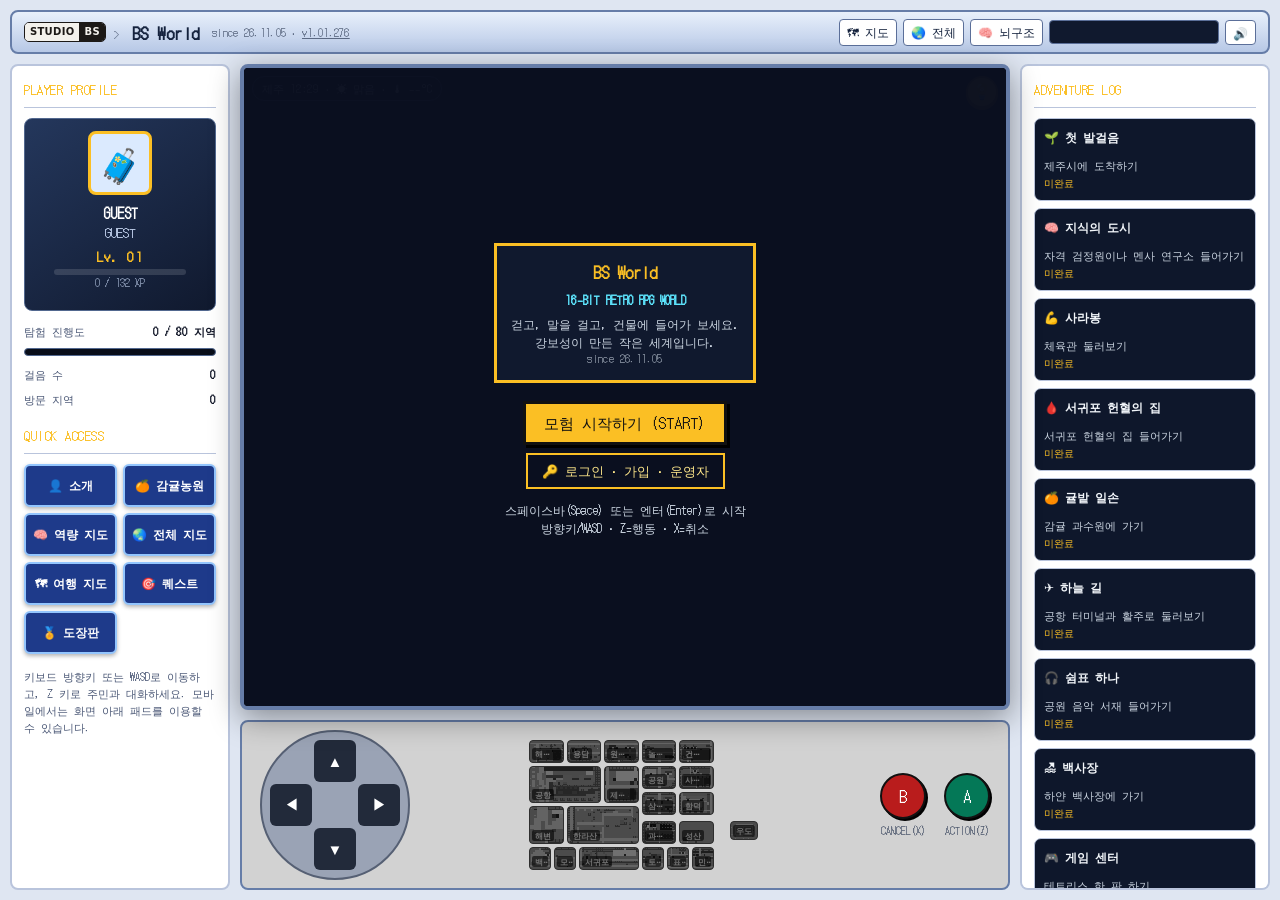
==== commit cfa7cde9: "Add files via upload" ====
--- a/index.html
+++ b/index.html
@@ -1,7 +1,7 @@
 <!DOCTYPE html>
 <html lang="ko">
 <head>
-<meta name="bs-notes" content="박점박 채널은 쇼츠까지 모두 재생", "사무실·공방 책상과 외가 창문 대사 바로잡기">
+<meta name="bs-notes" content="스튜디오 박: 애니메이터 박 NPC, 큰 컴퓨터 위치 정리, 입구 소파", "사무실·공방 책상과 외가 창문 대사 바로잡기">
   <meta charset="utf-8">
   <meta name="viewport" content="width=device-width, initial-scale=1, viewport-fit=cover">
   <title>BS World</title>
@@ -330,7 +330,7 @@
   <p class="world-note" style="margin-top:14px">키보드 방향키 또는 WASD로 이동하고, Z 키로 주민과 대화하세요. 모바일에서는 화면 아래 패드를 이용할 수 있습니다.</p>
 </aside>
 
-<div id="bar"><a class="hubLink" href="https://studio-bs.pages.dev/" title="STUDIO BS 홈으로"><span class="sbsLg"><i>STUDIO</i><u>BS</u></span><span class="sbsAr">›</span></a><b>BS World</b><small class="since">since 26.11.05 · <span id="appVer" onclick="showPatchLog()" title="패치 내역 보기" style="cursor:pointer;text-decoration:underline">v1.01.274</span></small><button id="updBell" hidden onclick="showPatch()" title="새 패치" style="background:#dc2626;color:#fff;border:0;border-radius:6px;padding:2px 8px;font-weight:bold;cursor:pointer"></button><button id="rtBtn" onclick="showRt()" title="지금 접속 중" style="background:#0f766e;color:#fff;border:0;border-radius:6px;padding:2px 8px;font-weight:bold;cursor:pointer" hidden>👥 1</button><button id="chatBtn" onclick="chatOpen()" title="대화하기 (T)" style="background:#1e3a8a;color:#fff;border:0;border-radius:6px;padding:2px 8px;font-weight:bold;cursor:pointer;margin-left:4px" hidden>💬</button><button id="msBtn" hidden onclick="showMessenger()" title="메신저" style="background:#fef3c7;border:1px solid #f59e0b;border-radius:6px;padding:2px 8px;font-weight:bold;cursor:pointer;margin-left:4px">💌</button><button id="nBell" hidden onclick="noteAdmin()" title="새 쪽지와 약속"></button><button id="qBell" hidden onclick="showQA()" title="새 방명록"></button><div id="vc" hidden>TODAY <i id="vcT">-</i> · TOTAL <i id="vcA">-</i></div><span class="brk"></span><button onclick="toggleMap()">🗺 지도</button><button onclick="showWorld()" title="서울과 제주 전체 지도">🌏 전체</button><button onclick="showBrain()">🧠 뇌구조</button><div id="npm" title="지금 나오는 음악"><span id="npt"></span></div><button id="bg" onclick="togBgm()">🔊</button></div>
+<div id="bar"><a class="hubLink" href="https://studio-bs.pages.dev/" title="STUDIO BS 홈으로"><span class="sbsLg"><i>STUDIO</i><u>BS</u></span><span class="sbsAr">›</span></a><b>BS World</b><small class="since">since 26.11.05 · <span id="appVer" onclick="showPatchLog()" title="패치 내역 보기" style="cursor:pointer;text-decoration:underline">v1.01.276</span></small><button id="updBell" hidden onclick="showPatch()" title="새 패치" style="background:#dc2626;color:#fff;border:0;border-radius:6px;padding:2px 8px;font-weight:bold;cursor:pointer"></button><button id="rtBtn" onclick="showRt()" title="지금 접속 중" style="background:#0f766e;color:#fff;border:0;border-radius:6px;padding:2px 8px;font-weight:bold;cursor:pointer" hidden>👥 1</button><button id="chatBtn" onclick="chatOpen()" title="대화하기 (T)" style="background:#1e3a8a;color:#fff;border:0;border-radius:6px;padding:2px 8px;font-weight:bold;cursor:pointer;margin-left:4px" hidden>💬</button><button id="msBtn" hidden onclick="showMessenger()" title="메신저" style="background:#fef3c7;border:1px solid #f59e0b;border-radius:6px;padding:2px 8px;font-weight:bold;cursor:pointer;margin-left:4px">💌</button><button id="nBell" hidden onclick="noteAdmin()" title="새 쪽지와 약속"></button><button id="qBell" hidden onclick="showQA()" title="새 방명록"></button><div id="vc" hidden>TODAY <i id="vcT">-</i> · TOTAL <i id="vcA">-</i></div><span class="brk"></span><button onclick="toggleMap()">🗺 지도</button><button onclick="showWorld()" title="서울과 제주 전체 지도">🌏 전체</button><button onclick="showBrain()">🧠 뇌구조</button><div id="npm" title="지금 나오는 음악"><span id="npt"></span></div><button id="bg" onclick="togBgm()">🔊</button></div>
 
 <div id="scr">
   <canvas id="c"></canvas>
@@ -1883,7 +1883,12 @@
     case 'ⓙ': { void t; if(typeof JH!='undefined'&&!JH.arts)jhLoad(); const m=typeof map!='undefined'&&map, B=m&&m.imgs&&m.imgs.find(b=>x>=b.x&&x<b.x+b.w&&y>=b.y&&y<b.y+b.h); tile(c,(B&&B.bg)||'w',x,y,0); const im=B&&imgT(B.src); if(im){const sw=im.naturalWidth/B.w,sh=im.naturalHeight/B.h; c.imageSmoothingEnabled=true; c.drawImage(im,(x-B.x)*sw,(y-B.y)*sh,sw,sh,X,Y,32,32)} break }
       case 'ⓛ': { void t; tile(c,'w',x,y,0); if(!JH.arts)jhLoad(); f('#3f2a1c',5,3,22,26); f('#f8fafc',8,6,16,20); const a=JH.arts&&JH.arts[JH_SLOTS[x+','+y]], im=a&&imgT(a.img); if(im){const r=Math.min(16/im.naturalWidth,20/im.naturalHeight),w=im.naturalWidth*r,h=im.naturalHeight*r; c.imageSmoothingEnabled=true; c.drawImage(im,X+8+(16-w)/2,Y+6+(20-h)/2,w,h)} else {f('#e2e8f0',8,6,16,20); f('#94a3b8',15,10,2,12); f('#94a3b8',10,15,12,2)} break }
       case 'ⓝ': { tile(c,'w',x,y,0); f('#0004',6,6,22,22); f('#78350f',4,4,24,22); f('#fff7ed',6,6,20,18); f('#111827',9,9,14,2); f('#6b7280',9,13,12,1); f('#6b7280',9,16,10,1); f('#f472b6',9,19,6,2); break }
-      case 'ⓞ': { fl(); f('#0003',3,10,28,18); f('#92400e',2,8,28,16); f('#b45309',2,8,28,3); f('#78350f',4,24,3,7); f('#78350f',25,24,3,7); f('#fff',7,10,9,9); f('#f8fafc',16,10,9,9); f('#cbd5e1',15,10,1,9); f('#94a3b8',8,12,6,1); f('#94a3b8',8,14,6,1); f('#94a3b8',17,12,6,1); f('#f472b6',21,15,6,2); break }
+      case 'Ⓕ': { void t; fl(); f('#0003',3,12,28,16); f('#92400e',2,10,28,14); f('#b45309',2,10,28,3); f('#78350f',4,24,3,7); f('#78350f',25,24,3,7); { f('#9ca3af',7,2,18,11); f('#cbd5e1',8,3,16,9); f('#1e293b',9,4,14,7); f('#f472b6',11,6,4,3); f('#e5e7eb',5,13,22,3); f('#d1d5db',6,13,20,1); f('#f8fafc',15,7,1,1) } break }
+    case 'Ⓐ': case 'Ⓔ': case 'ⓞ': { fl(); const L=k=='Ⓐ',Rt=k=='ⓞ'; f('#0003',0,10,32,18); f('#92400e',0,8,32,16); f('#b45309',0,8,32,3); f('#78350f',0,22,32,2); if(L){f('#0003',3,10,2,18);f('#78350f',3,24,3,7)} if(Rt)f('#78350f',26,24,3,7);
+      if(L){ f('#0002',7,13,12,8); f('#fff',6,12,12,7); f('#f472b6',7,13,3,3); f('#111827',11,13,6,1); f('#9ca3af',11,15,5,1); f('#9ca3af',8,17,8,1); f('#fdf2f8',17,15,11,7); f('#f472b6',18,16,3,3); f('#111827',22,16,5,1); f('#9ca3af',22,18,4,1) }
+      else if(Rt){ f('#fff',4,10,11,10); f('#f8fafc',15,10,11,10); f('#cbd5e1',14,10,1,10); f('#94a3b8',6,12,7,1); f('#94a3b8',6,14,7,1); f('#94a3b8',6,16,5,1); f('#94a3b8',17,12,7,1); f('#94a3b8',17,14,6,1) }
+      else { f('#0003',12,9,10,12); f('#334155',11,8,10,13); f('#475569',11,8,10,2); f('#f472b6',13,1,2,8); f('#fde047',16,2,2,7); f('#38bdf8',18,0,2,8); f('#111827',13,0,2,1); f('#111827',18,0,2,1) }
+      break }
       case '㊾': { fl(); f('#a16207',1,16,30,7); f('#ca8a04',1,16,30,2); f('#78350f',3,23,3,8); f('#78350f',26,23,3,8); f('#111827',7,2,18,13); f('#f8fafc',9,4,14,9); for(let a=0;a<4;a++)for(let b=0;b<3;b++)f(a==2&&b==1?'#ef4444':'#cbd5e1',10+a*3,6+b*2,2,1); f('#2563eb',9,4,14,2); f('#374151',14,14,4,2); break}
     case '㊽': { if(map.o)gr();else fl(); f('#0003',8,28,16,3); f('#334155',9,4,14,25); f('#1e293b',9,4,14,3); f('#0f172a',11,8,10,11); f('#22c55e',12,10,3,7); f('#fbbf24',16,13,2,4); f('#38bdf8',19,11,1,6); f('#f8fafc',11,21,10,2); f('#64748b',13,25,6,3); break}
     case '㍷': case '㋿': { const T0=(a,b)=>(map.m[b]||'')[a];let x0=x,y0=y;while(T0(x0-1,y)==k)x0--;while(T0(x,y0-1)==k)y0--;const OX=X-(x-x0)*TS,OY=Y-(y-y0)*TS;c.save();c.beginPath();c.rect(X,Y,TS,TS);c.clip();const F=(col,a,b,w,h)=>{c.fillStyle=col;c.fillRect(OX+a,OY+b,w,h)},TX=(s,a,b,font,col,al)=>{c.font=font;c.fillStyle=col;c.textAlign=al||'left';c.fillText(s,OX+a,OY+b)},RR=(a,b,w,h,r,col)=>{c.fillStyle=col;c.beginPath();c.roundRect?c.roundRect(OX+a,OY+b,w,h,r):c.rect(OX+a,OY+b,w,h);c.fill()};
@@ -2547,7 +2552,8 @@
   const k=at(x,y);
   if(k=='㌟'||k=='㌠')return say('흰 트럭',['귤 콘테나를 실어 나르는 흰 트럭이다. 🚚']);if(k=='㌡'||k=='㌢')return say('경운기',[k=='㌡'?'경운기 앞부분이다. 시동 걸면 소리가 크다.':'경운기 뒤에 달아 짐을 싣는 칸이다.']);if(k=='㌣')return say('꽃밭',['어머니가 심은 꽃들이다. 🌸']);if(k=='㌤')return say('쪽파',['쪽파가 파릇파릇 올라와 있다.']);if(k=='㌥')return say('깻잎',['깻잎 향이 은은하다. 🌿']);if(k=='㌧')return say('감귤나무',['나무 아래 땅을 덮어 둔 타이벡 재배 밭이다. 🍊']);
   if(k=='㋪'||k=='㋮')return say('검은 하우스',['콘테나와 농기구를 넣어 두는 검은 하우스다.']);if(k=='㋫'||k=='㋬')return say('농막',['빨간 지붕 농막이다. 안에서 먹고 잘 수 있다. 🏠']);if(k=='㋰')return say('흰 차',['농막 앞에 세워 둔 흰 차다. 🚗']);if(k=='㋱')return say('파란 대문',['돌담 사이의 파란 대문이다.']);if(k=='㋲')return say('농기구',['가위, 톱, 삽 같은 농기구가 정리되어 있다. 🧰']);if(k=='㋵')return say('감귤 콘테나',['귤을 담는 파란 콘테나가 쌓여 있다. 🍊']);if(k=='㋴')return say('하우스 벽',['검은 차광막으로 덮인 벽이다.']);
-  if(k=='ㆎ'&&!CAFE_M[cur]){if(cur=='agency'&&at(x,y-1)=='㉶')return libPick(x,y,'study',1);if(cur=='jihye'&&'ⓣⓤ'.includes(at(x,y-1))){sitDown(x,y,'bench','🖥 컴퓨터를 켰어요. (A: 다시 열기 · B: 일어나기)');if(SIT){SIT.rec=1;dir=1}setTimeout(()=>{if(SIT&&SIT.rec&&!modal)jhPc(x)},350);return}
+  if(k=='ㆎ'&&!CAFE_M[cur]){if(cur=='agency'&&at(x,y-1)=='㉶')return libPick(x,y,'study',1);if(cur=='jihye'&&at(x,y-1)=='Ⓕ'){const me=jhSelf();sitDown(x,y,'bench',me?'💻 맥북을 열었어요. (A: 다시 열기 · B: 일어나기)':'🪑 의자에 앉았어요.');if(SIT&&me){SIT.rec=1;dir=1}setTimeout(()=>{if(me&&SIT&&SIT.rec&&!modal)jhMac()},350);return}
+    if(cur=='jihye'&&'ⓣⓤ'.includes(at(x,y-1))){sitDown(x,y,'bench','🖥 컴퓨터를 켰어요. (A: 다시 열기 · B: 일어나기)');if(SIT){SIT.rec=1;dir=1}setTimeout(()=>{if(SIT&&SIT.rec&&!modal)jhPc(x)},350);return}
     if(at(x,y-1)=='㊾'){const fk=cur=='agency'&&x==18||cur=='gym';sitDown(x,y,'bench',fk?'💪 근손실 방지단 키오스크를 켰어요. (A: 다시 열기 · B: 일어나기)':'🖥 기록 단말기를 켰어요. (A: 다시 열기 · B: 일어나기)');if(SIT){SIT.rec=1;dir=1}setTimeout(()=>{if(SIT&&SIT.rec&&!modal)fk?showFitK():showRecords()},350);return}sitDown(x,y,'bench','🪑 의자에 앉았어요.');return}
   if(k=='㎭')return showCard();
   if((k=='㏗'||k=='㋿')&&map.pc&&map.pc[x+','+y]){const P1=map.pc[x+','+y];return say(P1[0],P1[2],P1[3]?Object.fromEntries(Object.entries(P1[3]).map(([a,u])=>[a,()=>window.open(u,'_blank','noopener')])):{'🌐 사이트 열기':()=>window.open(P1[1],'_blank','noopener')})}
@@ -2580,7 +2586,7 @@
   if(k=='㊹')return hvCrate(x,y);
   if(k=='㊸')return trackSign();
   if(k=='㊷'){VS.pick=null;return vsMenu()}
-  if(cur=='jihye'){if('ⓠⓢⓥⓩⓣⓤ'.includes(k))return jhPc(x);if(k=='ⓛ')return jhArt(JH_SLOTS[x+','+y]);if(k=='ⓝ')return jhContact();if(k=='ⓞ')return jhBook()}
+  if(cur=='jihye'){if(k=='Ⓕ')return jhSelf()?jhMac():say('애니메이터 박의 맥북',['작업 중인 맥북이다. 화면에 그리다 만 그림이 보인다. 🎨','함부로 만지면 안 될 것 같다.']);if('ⓠⓢⓥⓩⓣⓤ'.includes(k))return jhPc(x);if(k=='ⓛ')return jhArt(JH_SLOTS[x+','+y]);if(k=='ⓝ'||k=='Ⓐ')return jhContact();if(k=='ⓞ'||k=='Ⓔ')return jhBook()}
   if(k=='㊵')return showHall();
   if(k=='㊱'){VS.pick=null;return vsMenu()}
   if(k=='㊲'||k=='㊰')return say('리그 부스',[VS.on?'⚔ 지금 '+rtLabel(VS.peer)+' 님과 대결 중이에요! 🔥':'🎙 옛날 스타리그처럼 부스에 한 명씩 들어가 겨루는 곳이에요.','유리 부스(PC)를 보고 A를 누르면 같은 곳 사람에게 대전을 신청할 수 있어요.']);
@@ -4096,7 +4102,7 @@
 const verNum=s=>{const m=/v?(\d+)\.(\d+)(?:\.(\d+))?/.exec(s||'');return m?[+m[1],+m[2],+(m[3]||0)]:null};
 const verNewer=(a,b)=>{if(!a||!b)return false;for(let i=0;i<3;i++){if(a[i]!=b[i])return a[i]>b[i]}return false};
 async function updCheck(){if(!/^https?:$/.test(location.protocol))return;UPD.last=Date.now();try{const u=location.pathname+'?upd='+Date.now();const hd=await fetch(u,{method:'HEAD',cache:'no-store'});const tag=hd.headers.get('etag')||hd.headers.get('last-modified')||'';if(tag&&tag==UPD.etag)return;UPD.etag=tag;const tx=await (await fetch(u,{cache:'no-store'})).text();const m=/id="appVer"[^>]*>(v\d+\.\d+(?:\.\d+)?)</.exec(tx),n=/name="bs-notes" content="([^"]*)"/.exec(tx),me=$('#appVer');if(!m||!me||!verNewer(verNum(m[1]),verNum(me.textContent)))return;UPD.next=m[1];UPD.notes=n?n[1].split('|').filter(Boolean):[];const b=$('#updBell');if(b){b.hidden=false;b.textContent='🔔 패치 '+m[1]}}catch(e){}}
-/*PATCHLOG*/const PATCH_LOG=[["v1.01.274", "26.11.16", ["박점박 채널은 쇼츠까지 모두 재생"]],["v1.01.273", "26.11.16", ["작업 문의 액자 전화번호 공개 ON/OFF 설정"]],["v1.01.272", "26.11.16", ["토산에 애니메이터 작업실 '스튜디오 박' 추가(작품 액자·방명록·영상 컴퓨터)", "키위 하우스 2동으로 정리하고 마을 배치 변경"]],["v1.01.271", "26.11.16", ["TV 모든 채널을 최신 영상부터(쇼츠 제외)", "TV 채널 2개 추가"]],["v1.01.270", "26.11.16", ["TV LATENCY 채널은 좋아하는 영상부터 시작"]],["v1.01.269", "26.11.16", ["보성의 집 TV에 LATENCY 채널 추가(최신 영상부터 이어 보기)"]],["v1.01.268", "26.11.16", ["근손실 방지단 키오스크: BS World 계정으로 바로 기록(따로 로그인 필요 없음)", "키오스크 로그인을 아이디·비밀번호로 변경"]],["v1.01.267", "26.11.15", ["체육관 안내 데스크 옆에도 💪 근손실 방지단 키오스크 추가"]],["v1.01.266", "26.11.15", ["기록실에 💪 근손실 방지단 키오스크 추가", "키오스크에서 근력·유산소 운동 기록을 근손실 방지단에 바로 저장", "같은 기록 두 번 저장 방지"]],["v1.01.265", "26.11.15", ["로그인 버튼을 PLAYER PROFILE 제목 옆으로 이동"]],["v1.01.264", "26.11.13", ["휴대폰 첫 화면이 잘리던 문제 수정", "영화관 대기 손님에게 말을 걸 수 없던 문제 수정", "지도로 찜질방에 가면 맵 밖에 서던 문제 수정", "한라산 입구 NPC 겹침 수정"]],["v1.01.263", "26.11.13", ["로그인·가입 계정(다른 기기에서 이어하기)", "프로필 버튼 정리, 오른쪽 위 로그인 버튼", "첫 화면에 로그인·가입·운영자 버튼", "STUDIO BS 카드 6장(COMMONDER·D-DAY KITCHEN 추가)", "방명록에서 약속 잡기·내 신청 결과 확인", "약속 거절 시 사유 안내"]],["v1.01.262", "26.11.08", ["프로필 표시 GUEST·FRIEND·MASTER 대문자로"]],["v1.01.261", "26.11.08", ["XP와 레벨(모든 콘텐츠 = 만렙)", "서울·부산·공항·지하철 칭호"]],["v1.01.260", "26.11.08", ["아바타 꾸미기(성별·머리·색·옷·안경·콘셉트)와 아바타 코드", "프로필 GUEST·Friend·Master 표시", "오락실 새 배치와 리그 대전 부스 2세트", "💌 메신저(1:1·단체방)"]],["v1.01.259", "26.11.08", ["칭호 퀘스트·이름 위 칭호", "명소 스탬프", "계절·명절 이벤트", "주간 순위·명예의 전당", "방명록 게시판을 집 앞 마당으로", "같이 찍는 즉석사진·콘테나 같이 채우기·등산 응원", "성산일출봉 분화구 전망", "비행기·기차 건너뛰기", "추천 코스 안내", "PC 게임 중 화면 정리", "게임별 버튼 정리", "첫 화면 로딩 빠르게"]],["v1.01.258", "26.11.08", ["그림 퍼즐 4×4·사진관 사진으로"]],["v1.01.257", "26.11.08", ["⚔ 대전 오락기(테트리스 공격 줄·미니게임 점수 대결)", "게임마다 처음 설명 창·❓ 방법", "숨은 그림 찾기·그림 퍼즐", "서우봉·사라오름·진달래밭·구상나무·사육신역사관 설명판"]],["v1.01.256", "26.11.08", ["운영자 승인 대기함(도트 그림·사진) 실시간 알림", "프로필 문구 간단하게"]],["v1.01.255", "26.11.08", ["그림 공방 등록·오락기 순위 등록 고침", "오락 끝난 뒤 못 움직이던 문제 고침", "리듬 탭: 곡 4개·HP·MISS 종료", "동접자 음식·앉은 모습 보이기", "퇴장 즉시 접속자 수 반영", "귤·키위 수확과 콘테나", "우당 도서관 안내문", "체육관 트랙 달리기", "사진관 기계 추가", "손님이 카운터 안에 못 들어가게"]],["v1.01.254", "26.11.08", ["내 방 거울을 벽걸이 거울로 바꾸기"]],["v1.01.253", "26.11.08", ["친구 코드 입력 시 FRIEND 표시와 로그아웃 버튼"]],["v1.01.252", "26.11.08", ["같은 지역 접속자가 안 보이던 문제 고치기"]],["v1.01.251", "26.11.08", ["이름을 바꾸면 다른 사람 화면에도 바로 반영"]],["v1.01.250", "26.11.08", ["한라산 통제문 옆으로 돌아가던 곳 막기", "성판악에서 입산하면 진달래밭 통제소는 통과", "한라산 하산 전용 비밀 포탈"]],["v1.01.249", "26.11.08", ["성판악 입산 통제문 옆으로 지나가던 것 막기"]],["v1.01.248", "26.11.08", ["전시에 학력·체육·무도 부문 추가", "자격증 분야별(IT·외국어 등) 보기"]],["v1.01.247", "26.11.08", ["처음 안내에 대화·팁 설명", "다른 사람을 처음 만나면 대화 안내"]],["v1.01.246", "26.11.08", ["키보드 H로 팁 보기·넘기기"]],["v1.01.245", "26.11.08", ["💡 TIP 전구(지역별 팁)"]],["v1.01.244", "26.11.08", ["채팅 입력 중일 때 내 머리 위에도 말풍선"]],["v1.01.243", "26.11.08", ["채팅 보낸 뒤 바로 움직이기(T로 열기)", "채팅 기록 잠시 뒤 사라지기", "채팅 입력창 작게"]],["v1.01.242", "26.11.08", ["접속자끼리 자유 대화(입력 중 표시)"]],["v1.01.241", "26.11.08", ["기록실 메모에 시간 넣기", "기록실 달력에 잡힌 약속 표시", "구글 캘린더 구독 주소"]],["v1.01.240", "26.11.08", ["기록실 의자에 앉으면 기록 단말기 바로 열기"]],["v1.01.239", "26.11.08", ["기록실·키오스크·랭킹에서 누를 때 화면이 위로 튀지 않게"]],["v1.01.238", "26.11.08", ["원래 전시 항목도 수정 가능", "전시 순서 바꾸기·정렬", "전시 항목 사진 붙이기", "기록실 통계(연속 기록·7일 그래프)", "기록 백업 내려받기", "등록 폼 접기"]],["v1.01.237", "26.11.08", ["전시 항목 수정·기간·연도별 직책·아이콘 고르기"]],["v1.01.236", "26.11.08", ["기록실 공부 시간을 시작~끝 시각으로 입력", "시험 D-day 표시"]],["v1.01.235", "26.11.08", ["자격 센터·사진관 2층 아래쪽 바깥 풍경 비침 고치기"]],["v1.01.234", "26.11.08", ["공부 장소 이름을 도서관 열람실로"]],["v1.01.233", "26.11.08", ["공부·독서 장소에 카페 추가"]],["v1.01.232", "26.11.08", ["주인장 로그인하면 어느 기기에서든 진행 상황 이어하기"]],["v1.01.231", "26.11.08", ["공부·독서할 때 장소 고르기(집·독서실·BS World 열람실)"]],["v1.01.230", "26.11.08", ["기록실에 운영자 기록 등록 폼(운동·공부 시간·시험 접수·메모)"]],["v1.01.229", "26.11.08", ["자격·수상 전시를 부문별로 보기(자격증·수상·대외활동·동아리)", "전시 항목 직접 더하기와 공개 설정"]],["v1.01.228", "26.11.08", ["기록 하나하나 나만 보기 설정(시험 접수·기록실·자격증 전시)"]],["v1.01.227", "26.11.08", ["자격 센터에 기록실 만들기(달력으로 공부·운동·시험 접수 기록 보기)", "우당 도서관 앞 기록 키오스크"]],["v1.01.226", "26.11.08", ["열람실 공부·독서 시간 재기와 랭킹"]],["v1.01.225", "26.11.08", ["대화 줄마다 말하는 사람 이름 바꾸기", "우당 도서관 들어갈 때 자동 대화 없애기"]],["v1.01.224", "26.11.08", ["자격 센터 안내판을 시험 일정표로"]],["v1.01.223", "26.11.08", ["호텔 사무실 이름 바로잡기", "삼화지구 길 안내 대사 방향 바로잡기", "한라산 탐방 시간 안내 다듬기"]],["v1.01.222", "26.11.08", ["주인장 프로필을 BS World 캐릭터로", "STUDIO BS에서 BS World는 사이트 열기 빼기"]],["v1.01.221", "26.11.08", ["STUDIO BS 안내판 대신 총괄 직원이 안내", "STUDIO BS 공간 넓히고 의자·소파 더 놓기"]],["v1.01.220", "26.11.08", ["상단 제목 줄에 STUDIO BS 로고 배지", "STUDIO BS 내부를 홈페이지처럼 꾸미기(로고 벽·프로젝트 카드)", "자격 센터 크기 줄이고 책상·의자 놓기"]],["v1.01.219", "26.11.08", ["BS WORLD 게시판 크기 키우기(전단지 크게, 간격 넓게)"]],["v1.01.218", "26.11.08", ["STUDIO BS 건물 따로 만들기(자격 센터와 분리)"]],["v1.01.217", "26.11.08", ["STUDIO BS 안내판을 자격·프로젝트 센터 안으로 이동"]],["v1.01.216", "26.11.08", ["STUDIO BS 안내판은 새 창으로 열기"]],["v1.01.215", "26.11.08", ["자격·프로젝트 센터에 혹시나? 역시나! 컴퓨터 추가"]],["v1.01.214", "26.11.08", ["STUDIO BS로 가는 길(제목 줄 링크, 삼화지구 안내판)"]],["v1.01.213", "26.11.07", ["손님 갤러리 작가 이름·날짜 표시"]],["v1.01.212", "26.11.07", ["손님 갤러리 불러오기 수정"]],["v1.01.211", "26.11.07", ["사진관 2층 손님 갤러리(승인 후 공개)"]],["v1.01.210", "26.11.07", ["사진관 전체 보기에 액자 사진 포함"]],["v1.01.209", "26.11.07", ["휴대폰 사진 찍기: 카메라 앱으로 찍기 버튼, 카메라 연결 개선"]],["v1.01.208", "26.11.07", ["접속자끼리 간단 대화(정해진 문장)"]],["v1.01.207", "26.11.07", ["친구 접속 시 송 전용 대사는 송만 하도록 수정"]],["v1.01.206", "26.11.07", ["PC방 화면은 실제 게임 영상만","원도심 식당 간판 글씨 복구", "패치 내역에서 친척·가족 관련 항목 숨김"]],["v1.01.205", "26.11.07", ["운영자 로그인하면 송 대사 바로 적용", "외삼촌네 거실 메모를 상 위 쪽지로"]],["v1.01.204", "26.11.07", ["관공서 공휴일 휴무","역 사무실 전광판 수정", "제주 세로 큰길 차도", "함덕 해안길 연결"]],["v1.01.203", "26.11.07", ["공항마다 BS 에어 24시 전용 카운터"]],["v1.01.202", "26.11.07", ["제주공항 안내 문구 수정(국내선·국제선 한 건물)"]],["v1.01.201", "26.11.07", ["가족만 밤 방문 가능(친척은 게스트와 같음)","게시판 전단지 크게 보기", "시청·서귀포시청·자격증 사업단 운영시간과 민원인", "자격증 사업단 창구별 개편"]],["v1.01.200", "26.11.07", ["외삼촌네 밤에는 주무심, 운영자 대사 적용","밤에는 친척 집 방문 제한"]],["v1.01.199", "26.11.07", ["인천공항 국내선(제주)·국제선 구역 나눔, 인천↔제주 노선"]],["v1.01.198", "26.11.07", ["키위 하우스 줄이고 공터 추가", "외갓집을 토산으로 이동"]],["v1.01.197", "26.11.07", ["패치 내역 10개씩 보기"]],["v1.01.196", "26.11.07", ["첫 안내 창에 사이트 아이콘"]],["v1.01.195", "26.11.07", ["첫 안내 문구 정리"]],["v1.01.194", "26.11.07", ["서우봉·성산일출봉은 정해진 길로만, 성산일출봉 하산로 추가"]],["v1.01.193", "26.11.07", ["처리된 쪽지 90일 자동 삭제", "이어하기 코드", "처음 온 사람 안내·목적지 표시", "서귀포 매일올레시장 등 볼거리 추가"]],["v1.01.192", "26.11.07", ["접속자끼리 겹치지 않게, 마주 보고 말 걸기"]],["v1.01.191", "26.11.06", ["차도 폭 통일·보행로 정리, 위치 오류 수정", "관광지 푯말 추가(네이버 지도·사진)"]],["v1.01.190", "26.11.06", ["제주 차도·보행로, 택시 운행, 거리별 자전거·택시·시외버스 이동", "서귀포 확대·서귀포시청, 모슬포항과 토산 사이로 이동", "한라산 지도 칸 확장"]],["v1.01.189", "26.11.06", ["외삼촌네 집, 토산은 키위 안내만", "제주공항 터미널 확장(편의점·카페·식당·기념품)", "찜질방 흔적 용담으로, 잘도식당·제주미소 위치 교환, 용두암", "시청→한라산 왼쪽 길"]],["v1.01.188", "26.11.06", ["성산일출봉 주차장 확대, 다른 곳에 나오던 공항 주차장·바다 문구 수정", "표선 북동쪽 길과 성산 연결", "할아버지댁 뒤 감귤밭, 외가 앞 닭장·꽃나무 밭", "호텔 객실 침대에서 숙박"]],["v1.01.187", "26.11.06", ["우도 가판대에 음식 표시, 벤치 추가", "자리가 없으면 음식을 들고 먹기", "우도봉 게스트하우스 출입·숙박"]],["v1.01.186", "26.11.06", ["성산↔우도 도항선 달별 시간표·다음 배 안내(실시간 아님)"]],["v1.01.185", "26.11.06", ["공항 활주로 JEJU·차도·주차장, 비행기는 활주로에서만", "제주시청·한라산 1.5칸씩 나누고 공항에서 북동쪽 길로 시청 연결", "구역 경계는 길로만 통과, 어긋난 연결 수정", "앉을 때 스크린·무대·바다·테이블 방향 보기", "NPC 대사 위치 안내 수정, 서귀포 주민 추가", "모슬포항·우도 여객선 화면 수정"]],["v1.01.184", "26.11.06", ["모슬포항·우도 추가"]],["v1.01.183", "26.11.06", ["해변·백사장 위치와 길 연결"]],["v1.01.182", "26.11.06", ["과수원 길 정리·표선 중간길 연결"]],["v1.01.181", "26.11.06", ["자격·프로젝트 센터 단순화·사이트 컴퓨터"]],["v1.01.180", "26.11.06", ["성산일출봉 추가", "제주 해안선과 길 통일"]],["v1.01.179", "26.11.06", ["공항 아래쪽 도로로 시청 연결", "찜질방을 용담으로·지역명 변경"]],["v1.01.178", "26.11.06", ["자격·프로젝트 센터 1층으로 통합"]],["v1.01.177", "26.11.06", ["자격증 사업단 추가·시험 접수 이전"]],["v1.01.176", "26.11.06", ["자격·프로젝트 센터를 삼화지구로"]],["v1.01.175", "26.11.06", ["게시판 가로 4칸·스크롤"]],["v1.01.174", "26.11.06", ["한라산 입산 통제 시간 실제 기준으로"]],["v1.01.173", "26.11.06", ["제주 지도 배치와 길 연결 재정리"]],["v1.01.172", "26.11.06", ["인천공항 영종도 해안 표현"]],["v1.01.171", "26.11.06", ["인천을 별도 지역으로 분리"]],["v1.01.170", "26.11.06", ["제주미소 간판 위치"]],["v1.01.169", "26.11.06", ["BS WORLD 게시판 디자인", "운영자 전단지 올리기"]],["v1.01.168", "26.11.06", ["골드키위 전단지 교체"]],["v1.01.167", "26.11.06", ["한라산 탐방로 재구성·사라오름", "삼화지구 이름과 제주 지도 배치"]],["v1.01.166", "26.11.06", ["가족 호칭을 접속자에 맞게 표시"]],["v1.01.165", "26.11.06", ["토산 외할아버지 방문"]],["v1.01.164", "26.11.06", ["토산 가족 NPC 추가"]],["v1.01.163", "26.11.06", ["토산 농장 대사 수정"]],["v1.01.162", "26.11.06", ["토산 하우스에서 키위 재배", "게시판에 골드키위 판매 안내"]],["v1.01.161", "26.11.06", ["토산 감귤 하우스 마을 추가"]],["v1.01.160", "26.11.06", ["한라산과 백록담 추가"]],["v1.01.159", "26.11.06", ["객석 방향 수정", "봉우리 푯말 구분·사진", "공항 운영시간", "해운대 비치 호텔", "대한민국 전체 지도"]],["v1.01.158", "26.11.06", ["공항 카운터·수하물 벨트·수속 줄", "보관함 크기별 이용", "사무실 방 분리", "맞이방 지하철 입구 이동", "부산 지도 실제 위치"]],["v1.01.157", "26.11.06", ["서울역 등 무궁화호 노선", "역·공항 큰 전광판과 안내 방송", "인천공항 현황 연결"]],["v1.01.156", "26.11.06", ["공항철도 방향 수정·김포공항 연결", "인천국제공항 추가"]],["v1.01.155", "26.11.06", ["김포공항·김해공항 한 지도로 크게"]],["v1.01.154", "26.11.06", ["서울역 GTX-A 입구·버스환승센터", "부산항 다듬기"]],["v1.01.153", "26.11.06", ["해운대 재설계(해운대역·구남로·해변)"]],["v1.01.152", "26.11.06", ["김해공항 청사 재설계·경전철 공항역", "부산항 추가"]],["v1.01.151", "26.11.06", ["김해공항 국내선·국제선 청사", "제주·김포·김해 노선", "김포공항 국제선 청사 분리"]],["v1.01.150", "26.11.06", ["서울역 지하철 입구 새 디자인", "서울역 아울렛 2개 층", "부산 해운대·전통시장 추가"]],["v1.01.149", "26.11.06", ["공덕역·경의중앙선 연결", "서울역·부산역과 KTX", "부산 지도 분리", "버스 하차 벨 소리"]],["v1.01.148", "26.11.06", ["역 안 편의점·카페·먹거리·사무실·보관함"]],["v1.01.147", "26.11.06", ["환승역 대합실 노선별 확장", "역 건물 크기와 디자인 개선"]],["v1.01.146", "26.11.06", ["노량진역 내부 확장, 1호선·9호선 구역 분리"]],["v1.01.145", "26.11.06", ["환승 통로 옆길 막기"]],["v1.01.144", "26.11.06", ["노량진역 1호선·9호선 입구 구분"]],["v1.01.143", "26.11.06", ["교통카드와 개찰구", "역마다 교통카드 충전기", "승객도 개찰구·환승 통로 이용"]],["v1.01.142", "26.11.06", ["지상 구간 열차 운행", "철도 위 육교와 도로 아래 선로"]],["v1.01.141", "26.11.06", ["승강장에 도착까지 남은 시간 표시"]],["v1.01.140", "26.11.06", ["아직 없는 방향은 공사 중으로 표시"]],["v1.01.139", "26.11.06", ["종착역 열차 안내 문구"]],["v1.01.138", "26.11.06", ["글자 겹침 자동 정리", "노량진 9호선 아래층 계단"]],["v1.01.137", "26.11.06", ["역 전광판 안내 문구 정리"]],["v1.01.136", "26.11.06", ["역마다 상행·하행 전광판", "노량진-상도 샛길"]],["v1.01.135", "26.11.06", ["역마다 상행·하행 전광판", "노량진-상도 샛길"]],["v1.01.134", "26.11.06", ["용산역 외관·출입구 3곳", "앉는 방향 전체 정리"]],["v1.01.133", "26.11.06", ["역 가게 메뉴 진열", "쇼핑몰 상점·먹거리·피규어"]],["v1.01.132", "26.11.06", ["용산역 에스컬레이터·엘리베이터 연출"]],["v1.01.131", "26.11.06", ["PC방 게임 영상 추가"]],["v1.01.130", "26.11.06", ["PC방 조작 잠김 방지·건너뛰기", "5인실 앞 통로 넓히기", "시간대별 사람 수 조정"]],["v1.01.129", "26.11.06", ["PC방 조작 잠김 방지·건너뛰기", "5인실 앞 통로 넓히기", "시간대별 사람 수 조정"]],["v1.01.128", "26.11.06", ["노량진 학원 이름 정리·토익스피킹학원"]],["v1.01.127", "26.11.06", ["노량진 기사 자격 학원"]],["v1.01.126", "26.11.06", ["노량진 토익·영어 학원"]],["v1.01.125", "26.11.06", ["학원 이름 BS스터디로"]],["v1.01.124", "26.11.06", ["용산역 1·2층 분리, 에스컬레이터·엘리베이터"]],["v1.01.123", "26.11.06", ["전기자전거 제주 풍경"]],["v1.01.122", "26.11.06", ["제주 가까운 곳은 전기자전거"]],["v1.01.121", "26.11.06", ["서울 빠른 이동을 따릉이로"]],["v1.01.120", "26.11.06", ["서울 빠른 이동을 따릉이로"]],["v1.01.119", "26.11.06", ["휴대폰 카메라 촬영 개선"]],["v1.01.118", "26.11.06", ["용산역 재구성(구역·전광판·안내방송·식당·TV)"]],["v1.01.117", "26.11.06", ["KTX 개통 준비 중 안내"]],["v1.01.116", "26.11.06", ["KTX 열차 그림"]],["v1.01.115", "26.11.06", ["PC방 LCK 생방송 버튼", "버스 안내·벨 소리"]],["v1.01.114", "26.11.06", ["PC방 스크린을 BS TV LCK 채널로"]],["v1.01.113", "26.11.06", ["PC룸 입장 오류 고침"]],["v1.01.112", "26.11.06", ["PC룸 드나드는 문 고침"]],["v1.01.111", "26.11.06", ["PC방 통로 넓히기·시간 충전 추가"]],["v1.01.110", "26.11.06", ["PC방 LCK 중계 스크린"]],["v1.01.109", "26.11.06", ["PC방 승패 화면 교체"]],["v1.01.108", "26.11.06", ["가족 대사 다듬기"]],["v1.01.107", "26.11.06", ["활주로 옆 잔디에 공항 이름 표시"]],["v1.01.106", "26.11.06", ["어머니 나들이 일과", "해변공연장 사무동·계단 객석"]],["v1.01.105", "26.11.06", ["영화관 상영 시간별 문·청소", "별도봉 새 지도·사라봉 샛길", "야외공연장 2곳", "카페 함덕 좌석 다양화"]],["v1.01.104", "26.11.06", ["음식 그림 새로 그리기", "볼링 장비 가게 한 공간으로", "찜질방 매트 앉기·자기 선택", "PC방 입구 넓히기·게임 영상"]],["v1.01.103", "26.11.06", ["오락실 새 게임 9종·순위판", "건물 외관 다듬기", "제주 달리기 일정 게시판"]],["v1.01.102", "26.11.06", ["즉석사진 배경 고르기", "대사 위치 안내 오류 고침"]],["v1.01.101", "26.11.06", ["펜션 방별 다른 디자인", "어르신 대사 다듬기"]],["v1.01.100", "26.11.06", ["표선 오일장 장날 열림"]],["v1.01.099", "26.11.06", ["표선 지도 넓히기"]],["v1.01.098", "26.11.06", ["마을 경로당과 어르신 하루 일과"]],["v1.01.097", "26.11.06", ["시청 주차장 차 수정"]],["v1.01.096", "26.11.06", ["버스 장면 낮밤 구분"]],["v1.01.095", "26.11.06", ["함덕 해변 카페 추가"]],["v1.01.094", "26.11.06", ["음식 주문·착석 때 음식 크게 보기", "창구 표지판 위치 수정"]],["v1.01.093", "26.11.06", ["패치 알림 빠르게 확인"]],["v1.01.092", "26.11.06", ["가 본 곳만 지도 이동"]],["v1.01.091", "26.11.06", ["가 본 곳만 지도 이동"]],["v1.01.090", "26.11.06", ["함덕 가게 입장", "시외버스 정류장 양방향"]],["v1.01.089", "26.11.06", ["함덕 가게 입장", "시외버스 정류장 양방향"]],["v1.01.088", "26.11.06", ["함덕 해변과 제주시청 실제 모습 반영"]],["v1.01.087", "26.11.06", ["함덕 해변과 제주시청 실제 모습 반영"]],["v1.01.086", "26.11.06", ["시청 민원실 창구·번호표·전광판·청원경찰", "시청 운영시간", "서우봉 산책로"]],["v1.01.085", "26.11.06", ["제주시외버스터미널과 시청 공원 옮기기"]],["v1.01.084", "26.11.06", ["제주시청 왼쪽 길 정리"]],["v1.01.083", "26.11.06", ["모바일 극장 안내 추가"]],["v1.01.082", "26.11.06", ["제주시청과 함덕서우봉해변"]],["v1.01.081", "26.11.06", ["제주시청과 함덕서우봉해변"]],["v1.01.080", "26.11.06", ["제주 극장 예매 페이지 바로 연결"]],["v1.01.079", "26.11.06", ["탈의실 옷 갈아입기"]],["v1.01.078", "26.11.06", ["탈의실 옷 갈아입기"]],["v1.01.077", "26.11.06", ["컵밥거리 넓히기", "영등포·여의나루 양방향 역", "용산역 대합실·KTX·아이파크몰", "타임스퀘어", "한강버스"]],["v1.01.076", "26.11.06", ["컵밥거리 넓히기"]],["v1.01.075", "26.11.06", ["노량진 학원과 강의실"]],["v1.01.074", "26.11.06", ["노량진 학원과 강의실"]],["v1.01.073", "26.11.06", ["김포공항 공항버스"]],["v1.01.072", "26.11.06", ["9호선 개화역 추가와 서울 지도 배치"]],["v1.01.071", "26.11.06", ["PC방 동선 수정", "공항 키오스크와 새벽 손님"]],["v1.01.070", "26.11.06", ["PC방 카운터·주방·키오스크·에어컨·게임 책장·투명 흡연실"]],["v1.01.069", "26.11.06", ["PC방 유리 룸·커플 소파·손님 늘리기"]],["v1.01.068", "26.11.06", ["창작 공방 벽 수정·손님·24시간", "전시 가판대 진열 수정", "가족 대화 추가"]],["v1.01.067", "26.11.06", ["펜션 2·3층과 객실 투숙", "공항과 활주로 합치기", "맵 NPC 대화 추가"]],["v1.01.066", "26.11.06", ["펜션 2·3층과 객실 투숙 표시"]],["v1.01.065", "26.11.06", ["사진관 체험 공간 잇기", "체육관 손님 늘리기", "실제 제주 극장 시간표 연결"]],["v1.01.064", "26.11.06", ["사진관 체험 공간 하나로 잇기", "전시관 손님 늘리기"]],["v1.01.063", "26.11.06", ["TV 재생 안 되는 영상 2초 후 넘기기"]],["v1.01.062", "26.11.06", ["수영장 손님 늘리기"]],["v1.01.061", "26.11.06", ["수영장 손님 늘리기"]],["v1.01.060", "26.11.06", ["노래방 영상 바로 열기"]],["v1.01.059", "26.11.06", ["수영장 수영복 받기와 남녀 탈의실", "수영복 모양 수정"]],["v1.01.058", "26.11.06", ["수영장 수영복 받기와 남녀 탈의실", "탈의실 의자 안내 수정"]],["v1.01.057", "26.11.06", ["PC방 분리: 커플석·룸·흡연실"]],["v1.01.056", "26.11.06", ["노래방 오류 확인 표시"]],["v1.01.055", "26.11.06", ["끊긴 길 잇기"]],["v1.01.054", "26.11.06", ["과수원 꽃 종류 늘리기"]],["v1.01.053", "26.11.06", ["과수원 꽃밭 넓히기"]],["v1.01.052", "26.11.06", ["과수원 꽃밭 넓히기"]],["v1.01.051", "26.11.06", ["과수원 트럭·경운기·꽃밭·텃밭·타이벡"]],["v1.01.050", "26.11.06", ["바당 카페 좌석·손님 늘리기"]],["v1.01.049", "26.11.06", ["해녀의 집 테왁과 오늘의 메뉴 상"]],["v1.01.048", "26.11.06", ["원도심 돌담 정리"]],["v1.01.047", "26.11.06", ["러닝머신 방향과 세면대 수정"]],["v1.01.046", "26.11.06", ["오락실 이름 정리"]],["v1.01.045", "26.11.06", ["게임 센터 순위표 모양 변경"]],["v1.01.044", "26.11.06", ["영화 별점별 보기"]],["v1.01.043", "26.11.06", ["영화관 입구 길 막힘 수정", "방향키로 원하는 쪽에서 일어나기"]],["v1.01.042", "26.11.06", ["영화관 전광판 위치 수정"]],["v1.01.041", "26.11.06", ["접속자 겹침 완화와 이모지 바로 쓰기"]],["v1.01.040", "26.11.06", ["영화 별점 바로 표시"]],["v1.01.039", "26.11.06", ["해녀의 집 손님 자리와 오늘의 메뉴"]],["v1.01.038", "26.11.06", ["농막 아버지·귤 철 가족 방문", "늦은 시간 농막·하우스 잠금", "바다에 배와 물고기"]],["v1.01.037", "26.11.06", ["축구·풋살 공 차기", "대화 장소 추가", "친구 말풍선"]],["v1.01.036", "26.11.06", ["놀이터·바다 쪽 돌담 정리", "텐트 잠자기 연출", "사진관 등 방문객"]],["v1.01.035", "26.11.06", ["농구 코트 운영시간·출입구·예약기", "풋살·축구 야간 조명", "식수대·세면대·벤치 추가"]],["v1.01.034", "26.11.06", ["운동 체험 기록과 벤치프레스·러닝머신", "공놀이 움직임", "맵 연결·영업 안내판 위치 정리", "일어날 때 NPC 피하기"]],["v1.01.033", "26.11.06", ["게임 센터 개편: 초 맞추기 기계, 순위판, 활쏘기장, 사격장", "노래방 영상 바로 재생"]],["v1.01.032", "26.11.06", ["게임 승리·패배 화면", "영화관 전광판 글자 넘침 수정"]],["v1.01.031", "26.11.06", ["PC방 게임 화면 전면 개선"]],["v1.01.030", "26.11.06", ["캠핑장 데크·텐트 숙박·차박 주차장", "자격 센터 수료 항목 추가"]],["v1.01.029", "26.11.06", ["체육관·운동 기록실 통합, 농구 코트와 운동 체험", "사라봉 트랙 확장, 풋살·배드민턴", "축구장", "영화관 키오스크와 포스터 크게 보기", "소파·의자 앉기"]],["v1.01.028", "26.11.06", ["나눔·헌혈 센터 2개 층과 셔터", "명예의 전당", "사진 체험실"]],["v1.01.027", "26.11.06", ["펜션 객실과 도미토리"]],["v1.01.026", "26.11.06", ["과수원 농막과 하우스"]],["v1.01.025", "26.11.06", ["해녀의 집 다시 꾸미기"]],["v1.01.024", "26.11.06", ["사라봉 정상과 과수원 돌담"]],["v1.01.023", "26.11.06", ["용담 이름 변경", "그림 좋아요·전시 가판대·사진 전시"]],["v1.01.022", "26.11.06", ["사진관 같은 사진 중복 방지"]],["v1.01.021", "26.11.06", ["찜질방 방·볼링 장비 가게·영업시간"]],["v1.01.020", "26.11.06", ["볼링 굴리기와 건물 장식"]],["v1.01.019", "26.11.06", ["영화 기록 가져오기와 평점 라운지 개선"]],["v1.01.018", "26.11.06", ["같이 돌아다니기와 이모지 인사", "재생 안 되는 TV 영상 넘기기"]],["v1.01.017", "26.11.06", ["PC방 룸 추가"]],["v1.01.016", "26.11.06", ["출입구 방향 수정"]],["v1.01.015", "26.11.06", ["움직임 끊김 개선"]],["v1.01.014", "26.11.06", ["캠핑장·펜션·볼링장·찜질방 추가", "지역 이름 변경", "창작 공방과 벼룩시장", "동쪽 지역 넓히기", "사라봉 오르는 길과 여의도 길 수정"]],["v1.01.013", "26.11.06", ["지도 재배치와 제주민속촌", "수영장 개편", "게임 센터 게임 추가와 PC방 개선", "패치 알림 수정"]],["v1.01.012", "26.11.06", ["사진관 액자별 사진 올리기"]],["v1.01.011", "26.11.06", ["영화 예매와 평점 라운지"]],["v1.01.010", "26.11.06", ["영화관 상영 안내판과 개봉작 정보"]],["v1.01.009", "26.11.06", ["길 막힘 수정"]],["v1.01.008", "26.11.06", ["운영 기능 개선"]],["v1.01.006", "26.11.06", ["방명록 숨김 기능", "서버 연동 정리"]],["v1.01.005", "26.11.06", ["서버 연동 정리"]],["v1.01.004", "26.11.06", ["운영 기능 개선과 안내 문구 추가"]],["v1.01.003", "26.11.06", ["패치 내역 보기(상단 버전 번호 클릭)와 버전 표기 변경"]],['v1.01.001','26.11.06',['우당 도서관 1·2층·구내식당과 운영시간','수산시장, 컵밥거리, 사육신역사관','영화관 상영관·매점, 게임 센터·PC방·노래방 분리','순위 게임, 인형뽑기 확률 순위','무인 카페, 가게 영업시간과 안내판','도로 연결 통일, NPC 길막 수정, 지하철 이용객','버전 표시와 패치 알림']]];/*END*/
+/*PATCHLOG*/const PATCH_LOG=[["v1.01.276", "26.11.16", ["스튜디오 박: 애니메이터 박 NPC, 큰 컴퓨터 위치 정리, 입구 소파"]],["v1.01.275", "26.11.16", ["스튜디오 박: 가운데 긴 책상(작업 문의 명함·펜통·방명록)과 입구 의자"]],["v1.01.274", "26.11.16", ["박점박 채널은 쇼츠까지 모두 재생"]],["v1.01.273", "26.11.16", ["작업 문의 액자 전화번호 공개 ON/OFF 설정"]],["v1.01.272", "26.11.16", ["토산에 애니메이터 작업실 '스튜디오 박' 추가(작품 액자·방명록·영상 컴퓨터)", "키위 하우스 2동으로 정리하고 마을 배치 변경"]],["v1.01.271", "26.11.16", ["TV 모든 채널을 최신 영상부터(쇼츠 제외)", "TV 채널 2개 추가"]],["v1.01.270", "26.11.16", ["TV LATENCY 채널은 좋아하는 영상부터 시작"]],["v1.01.269", "26.11.16", ["보성의 집 TV에 LATENCY 채널 추가(최신 영상부터 이어 보기)"]],["v1.01.268", "26.11.16", ["근손실 방지단 키오스크: BS World 계정으로 바로 기록(따로 로그인 필요 없음)", "키오스크 로그인을 아이디·비밀번호로 변경"]],["v1.01.267", "26.11.15", ["체육관 안내 데스크 옆에도 💪 근손실 방지단 키오스크 추가"]],["v1.01.266", "26.11.15", ["기록실에 💪 근손실 방지단 키오스크 추가", "키오스크에서 근력·유산소 운동 기록을 근손실 방지단에 바로 저장", "같은 기록 두 번 저장 방지"]],["v1.01.265", "26.11.15", ["로그인 버튼을 PLAYER PROFILE 제목 옆으로 이동"]],["v1.01.264", "26.11.13", ["휴대폰 첫 화면이 잘리던 문제 수정", "영화관 대기 손님에게 말을 걸 수 없던 문제 수정", "지도로 찜질방에 가면 맵 밖에 서던 문제 수정", "한라산 입구 NPC 겹침 수정"]],["v1.01.263", "26.11.13", ["로그인·가입 계정(다른 기기에서 이어하기)", "프로필 버튼 정리, 오른쪽 위 로그인 버튼", "첫 화면에 로그인·가입·운영자 버튼", "STUDIO BS 카드 6장(COMMONDER·D-DAY KITCHEN 추가)", "방명록에서 약속 잡기·내 신청 결과 확인", "약속 거절 시 사유 안내"]],["v1.01.262", "26.11.08", ["프로필 표시 GUEST·FRIEND·MASTER 대문자로"]],["v1.01.261", "26.11.08", ["XP와 레벨(모든 콘텐츠 = 만렙)", "서울·부산·공항·지하철 칭호"]],["v1.01.260", "26.11.08", ["아바타 꾸미기(성별·머리·색·옷·안경·콘셉트)와 아바타 코드", "프로필 GUEST·Friend·Master 표시", "오락실 새 배치와 리그 대전 부스 2세트", "💌 메신저(1:1·단체방)"]],["v1.01.259", "26.11.08", ["칭호 퀘스트·이름 위 칭호", "명소 스탬프", "계절·명절 이벤트", "주간 순위·명예의 전당", "방명록 게시판을 집 앞 마당으로", "같이 찍는 즉석사진·콘테나 같이 채우기·등산 응원", "성산일출봉 분화구 전망", "비행기·기차 건너뛰기", "추천 코스 안내", "PC 게임 중 화면 정리", "게임별 버튼 정리", "첫 화면 로딩 빠르게"]],["v1.01.258", "26.11.08", ["그림 퍼즐 4×4·사진관 사진으로"]],["v1.01.257", "26.11.08", ["⚔ 대전 오락기(테트리스 공격 줄·미니게임 점수 대결)", "게임마다 처음 설명 창·❓ 방법", "숨은 그림 찾기·그림 퍼즐", "서우봉·사라오름·진달래밭·구상나무·사육신역사관 설명판"]],["v1.01.256", "26.11.08", ["운영자 승인 대기함(도트 그림·사진) 실시간 알림", "프로필 문구 간단하게"]],["v1.01.255", "26.11.08", ["그림 공방 등록·오락기 순위 등록 고침", "오락 끝난 뒤 못 움직이던 문제 고침", "리듬 탭: 곡 4개·HP·MISS 종료", "동접자 음식·앉은 모습 보이기", "퇴장 즉시 접속자 수 반영", "귤·키위 수확과 콘테나", "우당 도서관 안내문", "체육관 트랙 달리기", "사진관 기계 추가", "손님이 카운터 안에 못 들어가게"]],["v1.01.254", "26.11.08", ["내 방 거울을 벽걸이 거울로 바꾸기"]],["v1.01.253", "26.11.08", ["친구 코드 입력 시 FRIEND 표시와 로그아웃 버튼"]],["v1.01.252", "26.11.08", ["같은 지역 접속자가 안 보이던 문제 고치기"]],["v1.01.251", "26.11.08", ["이름을 바꾸면 다른 사람 화면에도 바로 반영"]],["v1.01.250", "26.11.08", ["한라산 통제문 옆으로 돌아가던 곳 막기", "성판악에서 입산하면 진달래밭 통제소는 통과", "한라산 하산 전용 비밀 포탈"]],["v1.01.249", "26.11.08", ["성판악 입산 통제문 옆으로 지나가던 것 막기"]],["v1.01.248", "26.11.08", ["전시에 학력·체육·무도 부문 추가", "자격증 분야별(IT·외국어 등) 보기"]],["v1.01.247", "26.11.08", ["처음 안내에 대화·팁 설명", "다른 사람을 처음 만나면 대화 안내"]],["v1.01.246", "26.11.08", ["키보드 H로 팁 보기·넘기기"]],["v1.01.245", "26.11.08", ["💡 TIP 전구(지역별 팁)"]],["v1.01.244", "26.11.08", ["채팅 입력 중일 때 내 머리 위에도 말풍선"]],["v1.01.243", "26.11.08", ["채팅 보낸 뒤 바로 움직이기(T로 열기)", "채팅 기록 잠시 뒤 사라지기", "채팅 입력창 작게"]],["v1.01.242", "26.11.08", ["접속자끼리 자유 대화(입력 중 표시)"]],["v1.01.241", "26.11.08", ["기록실 메모에 시간 넣기", "기록실 달력에 잡힌 약속 표시", "구글 캘린더 구독 주소"]],["v1.01.240", "26.11.08", ["기록실 의자에 앉으면 기록 단말기 바로 열기"]],["v1.01.239", "26.11.08", ["기록실·키오스크·랭킹에서 누를 때 화면이 위로 튀지 않게"]],["v1.01.238", "26.11.08", ["원래 전시 항목도 수정 가능", "전시 순서 바꾸기·정렬", "전시 항목 사진 붙이기", "기록실 통계(연속 기록·7일 그래프)", "기록 백업 내려받기", "등록 폼 접기"]],["v1.01.237", "26.11.08", ["전시 항목 수정·기간·연도별 직책·아이콘 고르기"]],["v1.01.236", "26.11.08", ["기록실 공부 시간을 시작~끝 시각으로 입력", "시험 D-day 표시"]],["v1.01.235", "26.11.08", ["자격 센터·사진관 2층 아래쪽 바깥 풍경 비침 고치기"]],["v1.01.234", "26.11.08", ["공부 장소 이름을 도서관 열람실로"]],["v1.01.233", "26.11.08", ["공부·독서 장소에 카페 추가"]],["v1.01.232", "26.11.08", ["주인장 로그인하면 어느 기기에서든 진행 상황 이어하기"]],["v1.01.231", "26.11.08", ["공부·독서할 때 장소 고르기(집·독서실·BS World 열람실)"]],["v1.01.230", "26.11.08", ["기록실에 운영자 기록 등록 폼(운동·공부 시간·시험 접수·메모)"]],["v1.01.229", "26.11.08", ["자격·수상 전시를 부문별로 보기(자격증·수상·대외활동·동아리)", "전시 항목 직접 더하기와 공개 설정"]],["v1.01.228", "26.11.08", ["기록 하나하나 나만 보기 설정(시험 접수·기록실·자격증 전시)"]],["v1.01.227", "26.11.08", ["자격 센터에 기록실 만들기(달력으로 공부·운동·시험 접수 기록 보기)", "우당 도서관 앞 기록 키오스크"]],["v1.01.226", "26.11.08", ["열람실 공부·독서 시간 재기와 랭킹"]],["v1.01.225", "26.11.08", ["대화 줄마다 말하는 사람 이름 바꾸기", "우당 도서관 들어갈 때 자동 대화 없애기"]],["v1.01.224", "26.11.08", ["자격 센터 안내판을 시험 일정표로"]],["v1.01.223", "26.11.08", ["호텔 사무실 이름 바로잡기", "삼화지구 길 안내 대사 방향 바로잡기", "한라산 탐방 시간 안내 다듬기"]],["v1.01.222", "26.11.08", ["주인장 프로필을 BS World 캐릭터로", "STUDIO BS에서 BS World는 사이트 열기 빼기"]],["v1.01.221", "26.11.08", ["STUDIO BS 안내판 대신 총괄 직원이 안내", "STUDIO BS 공간 넓히고 의자·소파 더 놓기"]],["v1.01.220", "26.11.08", ["상단 제목 줄에 STUDIO BS 로고 배지", "STUDIO BS 내부를 홈페이지처럼 꾸미기(로고 벽·프로젝트 카드)", "자격 센터 크기 줄이고 책상·의자 놓기"]],["v1.01.219", "26.11.08", ["BS WORLD 게시판 크기 키우기(전단지 크게, 간격 넓게)"]],["v1.01.218", "26.11.08", ["STUDIO BS 건물 따로 만들기(자격 센터와 분리)"]],["v1.01.217", "26.11.08", ["STUDIO BS 안내판을 자격·프로젝트 센터 안으로 이동"]],["v1.01.216", "26.11.08", ["STUDIO BS 안내판은 새 창으로 열기"]],["v1.01.215", "26.11.08", ["자격·프로젝트 센터에 혹시나? 역시나! 컴퓨터 추가"]],["v1.01.214", "26.11.08", ["STUDIO BS로 가는 길(제목 줄 링크, 삼화지구 안내판)"]],["v1.01.213", "26.11.07", ["손님 갤러리 작가 이름·날짜 표시"]],["v1.01.212", "26.11.07", ["손님 갤러리 불러오기 수정"]],["v1.01.211", "26.11.07", ["사진관 2층 손님 갤러리(승인 후 공개)"]],["v1.01.210", "26.11.07", ["사진관 전체 보기에 액자 사진 포함"]],["v1.01.209", "26.11.07", ["휴대폰 사진 찍기: 카메라 앱으로 찍기 버튼, 카메라 연결 개선"]],["v1.01.208", "26.11.07", ["접속자끼리 간단 대화(정해진 문장)"]],["v1.01.207", "26.11.07", ["친구 접속 시 송 전용 대사는 송만 하도록 수정"]],["v1.01.206", "26.11.07", ["PC방 화면은 실제 게임 영상만","원도심 식당 간판 글씨 복구", "패치 내역에서 친척·가족 관련 항목 숨김"]],["v1.01.205", "26.11.07", ["운영자 로그인하면 송 대사 바로 적용", "외삼촌네 거실 메모를 상 위 쪽지로"]],["v1.01.204", "26.11.07", ["관공서 공휴일 휴무","역 사무실 전광판 수정", "제주 세로 큰길 차도", "함덕 해안길 연결"]],["v1.01.203", "26.11.07", ["공항마다 BS 에어 24시 전용 카운터"]],["v1.01.202", "26.11.07", ["제주공항 안내 문구 수정(국내선·국제선 한 건물)"]],["v1.01.201", "26.11.07", ["가족만 밤 방문 가능(친척은 게스트와 같음)","게시판 전단지 크게 보기", "시청·서귀포시청·자격증 사업단 운영시간과 민원인", "자격증 사업단 창구별 개편"]],["v1.01.200", "26.11.07", ["외삼촌네 밤에는 주무심, 운영자 대사 적용","밤에는 친척 집 방문 제한"]],["v1.01.199", "26.11.07", ["인천공항 국내선(제주)·국제선 구역 나눔, 인천↔제주 노선"]],["v1.01.198", "26.11.07", ["키위 하우스 줄이고 공터 추가", "외갓집을 토산으로 이동"]],["v1.01.197", "26.11.07", ["패치 내역 10개씩 보기"]],["v1.01.196", "26.11.07", ["첫 안내 창에 사이트 아이콘"]],["v1.01.195", "26.11.07", ["첫 안내 문구 정리"]],["v1.01.194", "26.11.07", ["서우봉·성산일출봉은 정해진 길로만, 성산일출봉 하산로 추가"]],["v1.01.193", "26.11.07", ["처리된 쪽지 90일 자동 삭제", "이어하기 코드", "처음 온 사람 안내·목적지 표시", "서귀포 매일올레시장 등 볼거리 추가"]],["v1.01.192", "26.11.07", ["접속자끼리 겹치지 않게, 마주 보고 말 걸기"]],["v1.01.191", "26.11.06", ["차도 폭 통일·보행로 정리, 위치 오류 수정", "관광지 푯말 추가(네이버 지도·사진)"]],["v1.01.190", "26.11.06", ["제주 차도·보행로, 택시 운행, 거리별 자전거·택시·시외버스 이동", "서귀포 확대·서귀포시청, 모슬포항과 토산 사이로 이동", "한라산 지도 칸 확장"]],["v1.01.189", "26.11.06", ["외삼촌네 집, 토산은 키위 안내만", "제주공항 터미널 확장(편의점·카페·식당·기념품)", "찜질방 흔적 용담으로, 잘도식당·제주미소 위치 교환, 용두암", "시청→한라산 왼쪽 길"]],["v1.01.188", "26.11.06", ["성산일출봉 주차장 확대, 다른 곳에 나오던 공항 주차장·바다 문구 수정", "표선 북동쪽 길과 성산 연결", "할아버지댁 뒤 감귤밭, 외가 앞 닭장·꽃나무 밭", "호텔 객실 침대에서 숙박"]],["v1.01.187", "26.11.06", ["우도 가판대에 음식 표시, 벤치 추가", "자리가 없으면 음식을 들고 먹기", "우도봉 게스트하우스 출입·숙박"]],["v1.01.186", "26.11.06", ["성산↔우도 도항선 달별 시간표·다음 배 안내(실시간 아님)"]],["v1.01.185", "26.11.06", ["공항 활주로 JEJU·차도·주차장, 비행기는 활주로에서만", "제주시청·한라산 1.5칸씩 나누고 공항에서 북동쪽 길로 시청 연결", "구역 경계는 길로만 통과, 어긋난 연결 수정", "앉을 때 스크린·무대·바다·테이블 방향 보기", "NPC 대사 위치 안내 수정, 서귀포 주민 추가", "모슬포항·우도 여객선 화면 수정"]],["v1.01.184", "26.11.06", ["모슬포항·우도 추가"]],["v1.01.183", "26.11.06", ["해변·백사장 위치와 길 연결"]],["v1.01.182", "26.11.06", ["과수원 길 정리·표선 중간길 연결"]],["v1.01.181", "26.11.06", ["자격·프로젝트 센터 단순화·사이트 컴퓨터"]],["v1.01.180", "26.11.06", ["성산일출봉 추가", "제주 해안선과 길 통일"]],["v1.01.179", "26.11.06", ["공항 아래쪽 도로로 시청 연결", "찜질방을 용담으로·지역명 변경"]],["v1.01.178", "26.11.06", ["자격·프로젝트 센터 1층으로 통합"]],["v1.01.177", "26.11.06", ["자격증 사업단 추가·시험 접수 이전"]],["v1.01.176", "26.11.06", ["자격·프로젝트 센터를 삼화지구로"]],["v1.01.175", "26.11.06", ["게시판 가로 4칸·스크롤"]],["v1.01.174", "26.11.06", ["한라산 입산 통제 시간 실제 기준으로"]],["v1.01.173", "26.11.06", ["제주 지도 배치와 길 연결 재정리"]],["v1.01.172", "26.11.06", ["인천공항 영종도 해안 표현"]],["v1.01.171", "26.11.06", ["인천을 별도 지역으로 분리"]],["v1.01.170", "26.11.06", ["제주미소 간판 위치"]],["v1.01.169", "26.11.06", ["BS WORLD 게시판 디자인", "운영자 전단지 올리기"]],["v1.01.168", "26.11.06", ["골드키위 전단지 교체"]],["v1.01.167", "26.11.06", ["한라산 탐방로 재구성·사라오름", "삼화지구 이름과 제주 지도 배치"]],["v1.01.166", "26.11.06", ["가족 호칭을 접속자에 맞게 표시"]],["v1.01.165", "26.11.06", ["토산 외할아버지 방문"]],["v1.01.164", "26.11.06", ["토산 가족 NPC 추가"]],["v1.01.163", "26.11.06", ["토산 농장 대사 수정"]],["v1.01.162", "26.11.06", ["토산 하우스에서 키위 재배", "게시판에 골드키위 판매 안내"]],["v1.01.161", "26.11.06", ["토산 감귤 하우스 마을 추가"]],["v1.01.160", "26.11.06", ["한라산과 백록담 추가"]],["v1.01.159", "26.11.06", ["객석 방향 수정", "봉우리 푯말 구분·사진", "공항 운영시간", "해운대 비치 호텔", "대한민국 전체 지도"]],["v1.01.158", "26.11.06", ["공항 카운터·수하물 벨트·수속 줄", "보관함 크기별 이용", "사무실 방 분리", "맞이방 지하철 입구 이동", "부산 지도 실제 위치"]],["v1.01.157", "26.11.06", ["서울역 등 무궁화호 노선", "역·공항 큰 전광판과 안내 방송", "인천공항 현황 연결"]],["v1.01.156", "26.11.06", ["공항철도 방향 수정·김포공항 연결", "인천국제공항 추가"]],["v1.01.155", "26.11.06", ["김포공항·김해공항 한 지도로 크게"]],["v1.01.154", "26.11.06", ["서울역 GTX-A 입구·버스환승센터", "부산항 다듬기"]],["v1.01.153", "26.11.06", ["해운대 재설계(해운대역·구남로·해변)"]],["v1.01.152", "26.11.06", ["김해공항 청사 재설계·경전철 공항역", "부산항 추가"]],["v1.01.151", "26.11.06", ["김해공항 국내선·국제선 청사", "제주·김포·김해 노선", "김포공항 국제선 청사 분리"]],["v1.01.150", "26.11.06", ["서울역 지하철 입구 새 디자인", "서울역 아울렛 2개 층", "부산 해운대·전통시장 추가"]],["v1.01.149", "26.11.06", ["공덕역·경의중앙선 연결", "서울역·부산역과 KTX", "부산 지도 분리", "버스 하차 벨 소리"]],["v1.01.148", "26.11.06", ["역 안 편의점·카페·먹거리·사무실·보관함"]],["v1.01.147", "26.11.06", ["환승역 대합실 노선별 확장", "역 건물 크기와 디자인 개선"]],["v1.01.146", "26.11.06", ["노량진역 내부 확장, 1호선·9호선 구역 분리"]],["v1.01.145", "26.11.06", ["환승 통로 옆길 막기"]],["v1.01.144", "26.11.06", ["노량진역 1호선·9호선 입구 구분"]],["v1.01.143", "26.11.06", ["교통카드와 개찰구", "역마다 교통카드 충전기", "승객도 개찰구·환승 통로 이용"]],["v1.01.142", "26.11.06", ["지상 구간 열차 운행", "철도 위 육교와 도로 아래 선로"]],["v1.01.141", "26.11.06", ["승강장에 도착까지 남은 시간 표시"]],["v1.01.140", "26.11.06", ["아직 없는 방향은 공사 중으로 표시"]],["v1.01.139", "26.11.06", ["종착역 열차 안내 문구"]],["v1.01.138", "26.11.06", ["글자 겹침 자동 정리", "노량진 9호선 아래층 계단"]],["v1.01.137", "26.11.06", ["역 전광판 안내 문구 정리"]],["v1.01.136", "26.11.06", ["역마다 상행·하행 전광판", "노량진-상도 샛길"]],["v1.01.135", "26.11.06", ["역마다 상행·하행 전광판", "노량진-상도 샛길"]],["v1.01.134", "26.11.06", ["용산역 외관·출입구 3곳", "앉는 방향 전체 정리"]],["v1.01.133", "26.11.06", ["역 가게 메뉴 진열", "쇼핑몰 상점·먹거리·피규어"]],["v1.01.132", "26.11.06", ["용산역 에스컬레이터·엘리베이터 연출"]],["v1.01.131", "26.11.06", ["PC방 게임 영상 추가"]],["v1.01.130", "26.11.06", ["PC방 조작 잠김 방지·건너뛰기", "5인실 앞 통로 넓히기", "시간대별 사람 수 조정"]],["v1.01.129", "26.11.06", ["PC방 조작 잠김 방지·건너뛰기", "5인실 앞 통로 넓히기", "시간대별 사람 수 조정"]],["v1.01.128", "26.11.06", ["노량진 학원 이름 정리·토익스피킹학원"]],["v1.01.127", "26.11.06", ["노량진 기사 자격 학원"]],["v1.01.126", "26.11.06", ["노량진 토익·영어 학원"]],["v1.01.125", "26.11.06", ["학원 이름 BS스터디로"]],["v1.01.124", "26.11.06", ["용산역 1·2층 분리, 에스컬레이터·엘리베이터"]],["v1.01.123", "26.11.06", ["전기자전거 제주 풍경"]],["v1.01.122", "26.11.06", ["제주 가까운 곳은 전기자전거"]],["v1.01.121", "26.11.06", ["서울 빠른 이동을 따릉이로"]],["v1.01.120", "26.11.06", ["서울 빠른 이동을 따릉이로"]],["v1.01.119", "26.11.06", ["휴대폰 카메라 촬영 개선"]],["v1.01.118", "26.11.06", ["용산역 재구성(구역·전광판·안내방송·식당·TV)"]],["v1.01.117", "26.11.06", ["KTX 개통 준비 중 안내"]],["v1.01.116", "26.11.06", ["KTX 열차 그림"]],["v1.01.115", "26.11.06", ["PC방 LCK 생방송 버튼", "버스 안내·벨 소리"]],["v1.01.114", "26.11.06", ["PC방 스크린을 BS TV LCK 채널로"]],["v1.01.113", "26.11.06", ["PC룸 입장 오류 고침"]],["v1.01.112", "26.11.06", ["PC룸 드나드는 문 고침"]],["v1.01.111", "26.11.06", ["PC방 통로 넓히기·시간 충전 추가"]],["v1.01.110", "26.11.06", ["PC방 LCK 중계 스크린"]],["v1.01.109", "26.11.06", ["PC방 승패 화면 교체"]],["v1.01.108", "26.11.06", ["가족 대사 다듬기"]],["v1.01.107", "26.11.06", ["활주로 옆 잔디에 공항 이름 표시"]],["v1.01.106", "26.11.06", ["어머니 나들이 일과", "해변공연장 사무동·계단 객석"]],["v1.01.105", "26.11.06", ["영화관 상영 시간별 문·청소", "별도봉 새 지도·사라봉 샛길", "야외공연장 2곳", "카페 함덕 좌석 다양화"]],["v1.01.104", "26.11.06", ["음식 그림 새로 그리기", "볼링 장비 가게 한 공간으로", "찜질방 매트 앉기·자기 선택", "PC방 입구 넓히기·게임 영상"]],["v1.01.103", "26.11.06", ["오락실 새 게임 9종·순위판", "건물 외관 다듬기", "제주 달리기 일정 게시판"]],["v1.01.102", "26.11.06", ["즉석사진 배경 고르기", "대사 위치 안내 오류 고침"]],["v1.01.101", "26.11.06", ["펜션 방별 다른 디자인", "어르신 대사 다듬기"]],["v1.01.100", "26.11.06", ["표선 오일장 장날 열림"]],["v1.01.099", "26.11.06", ["표선 지도 넓히기"]],["v1.01.098", "26.11.06", ["마을 경로당과 어르신 하루 일과"]],["v1.01.097", "26.11.06", ["시청 주차장 차 수정"]],["v1.01.096", "26.11.06", ["버스 장면 낮밤 구분"]],["v1.01.095", "26.11.06", ["함덕 해변 카페 추가"]],["v1.01.094", "26.11.06", ["음식 주문·착석 때 음식 크게 보기", "창구 표지판 위치 수정"]],["v1.01.093", "26.11.06", ["패치 알림 빠르게 확인"]],["v1.01.092", "26.11.06", ["가 본 곳만 지도 이동"]],["v1.01.091", "26.11.06", ["가 본 곳만 지도 이동"]],["v1.01.090", "26.11.06", ["함덕 가게 입장", "시외버스 정류장 양방향"]],["v1.01.089", "26.11.06", ["함덕 가게 입장", "시외버스 정류장 양방향"]],["v1.01.088", "26.11.06", ["함덕 해변과 제주시청 실제 모습 반영"]],["v1.01.087", "26.11.06", ["함덕 해변과 제주시청 실제 모습 반영"]],["v1.01.086", "26.11.06", ["시청 민원실 창구·번호표·전광판·청원경찰", "시청 운영시간", "서우봉 산책로"]],["v1.01.085", "26.11.06", ["제주시외버스터미널과 시청 공원 옮기기"]],["v1.01.084", "26.11.06", ["제주시청 왼쪽 길 정리"]],["v1.01.083", "26.11.06", ["모바일 극장 안내 추가"]],["v1.01.082", "26.11.06", ["제주시청과 함덕서우봉해변"]],["v1.01.081", "26.11.06", ["제주시청과 함덕서우봉해변"]],["v1.01.080", "26.11.06", ["제주 극장 예매 페이지 바로 연결"]],["v1.01.079", "26.11.06", ["탈의실 옷 갈아입기"]],["v1.01.078", "26.11.06", ["탈의실 옷 갈아입기"]],["v1.01.077", "26.11.06", ["컵밥거리 넓히기", "영등포·여의나루 양방향 역", "용산역 대합실·KTX·아이파크몰", "타임스퀘어", "한강버스"]],["v1.01.076", "26.11.06", ["컵밥거리 넓히기"]],["v1.01.075", "26.11.06", ["노량진 학원과 강의실"]],["v1.01.074", "26.11.06", ["노량진 학원과 강의실"]],["v1.01.073", "26.11.06", ["김포공항 공항버스"]],["v1.01.072", "26.11.06", ["9호선 개화역 추가와 서울 지도 배치"]],["v1.01.071", "26.11.06", ["PC방 동선 수정", "공항 키오스크와 새벽 손님"]],["v1.01.070", "26.11.06", ["PC방 카운터·주방·키오스크·에어컨·게임 책장·투명 흡연실"]],["v1.01.069", "26.11.06", ["PC방 유리 룸·커플 소파·손님 늘리기"]],["v1.01.068", "26.11.06", ["창작 공방 벽 수정·손님·24시간", "전시 가판대 진열 수정", "가족 대화 추가"]],["v1.01.067", "26.11.06", ["펜션 2·3층과 객실 투숙", "공항과 활주로 합치기", "맵 NPC 대화 추가"]],["v1.01.066", "26.11.06", ["펜션 2·3층과 객실 투숙 표시"]],["v1.01.065", "26.11.06", ["사진관 체험 공간 잇기", "체육관 손님 늘리기", "실제 제주 극장 시간표 연결"]],["v1.01.064", "26.11.06", ["사진관 체험 공간 하나로 잇기", "전시관 손님 늘리기"]],["v1.01.063", "26.11.06", ["TV 재생 안 되는 영상 2초 후 넘기기"]],["v1.01.062", "26.11.06", ["수영장 손님 늘리기"]],["v1.01.061", "26.11.06", ["수영장 손님 늘리기"]],["v1.01.060", "26.11.06", ["노래방 영상 바로 열기"]],["v1.01.059", "26.11.06", ["수영장 수영복 받기와 남녀 탈의실", "수영복 모양 수정"]],["v1.01.058", "26.11.06", ["수영장 수영복 받기와 남녀 탈의실", "탈의실 의자 안내 수정"]],["v1.01.057", "26.11.06", ["PC방 분리: 커플석·룸·흡연실"]],["v1.01.056", "26.11.06", ["노래방 오류 확인 표시"]],["v1.01.055", "26.11.06", ["끊긴 길 잇기"]],["v1.01.054", "26.11.06", ["과수원 꽃 종류 늘리기"]],["v1.01.053", "26.11.06", ["과수원 꽃밭 넓히기"]],["v1.01.052", "26.11.06", ["과수원 꽃밭 넓히기"]],["v1.01.051", "26.11.06", ["과수원 트럭·경운기·꽃밭·텃밭·타이벡"]],["v1.01.050", "26.11.06", ["바당 카페 좌석·손님 늘리기"]],["v1.01.049", "26.11.06", ["해녀의 집 테왁과 오늘의 메뉴 상"]],["v1.01.048", "26.11.06", ["원도심 돌담 정리"]],["v1.01.047", "26.11.06", ["러닝머신 방향과 세면대 수정"]],["v1.01.046", "26.11.06", ["오락실 이름 정리"]],["v1.01.045", "26.11.06", ["게임 센터 순위표 모양 변경"]],["v1.01.044", "26.11.06", ["영화 별점별 보기"]],["v1.01.043", "26.11.06", ["영화관 입구 길 막힘 수정", "방향키로 원하는 쪽에서 일어나기"]],["v1.01.042", "26.11.06", ["영화관 전광판 위치 수정"]],["v1.01.041", "26.11.06", ["접속자 겹침 완화와 이모지 바로 쓰기"]],["v1.01.040", "26.11.06", ["영화 별점 바로 표시"]],["v1.01.039", "26.11.06", ["해녀의 집 손님 자리와 오늘의 메뉴"]],["v1.01.038", "26.11.06", ["농막 아버지·귤 철 가족 방문", "늦은 시간 농막·하우스 잠금", "바다에 배와 물고기"]],["v1.01.037", "26.11.06", ["축구·풋살 공 차기", "대화 장소 추가", "친구 말풍선"]],["v1.01.036", "26.11.06", ["놀이터·바다 쪽 돌담 정리", "텐트 잠자기 연출", "사진관 등 방문객"]],["v1.01.035", "26.11.06", ["농구 코트 운영시간·출입구·예약기", "풋살·축구 야간 조명", "식수대·세면대·벤치 추가"]],["v1.01.034", "26.11.06", ["운동 체험 기록과 벤치프레스·러닝머신", "공놀이 움직임", "맵 연결·영업 안내판 위치 정리", "일어날 때 NPC 피하기"]],["v1.01.033", "26.11.06", ["게임 센터 개편: 초 맞추기 기계, 순위판, 활쏘기장, 사격장", "노래방 영상 바로 재생"]],["v1.01.032", "26.11.06", ["게임 승리·패배 화면", "영화관 전광판 글자 넘침 수정"]],["v1.01.031", "26.11.06", ["PC방 게임 화면 전면 개선"]],["v1.01.030", "26.11.06", ["캠핑장 데크·텐트 숙박·차박 주차장", "자격 센터 수료 항목 추가"]],["v1.01.029", "26.11.06", ["체육관·운동 기록실 통합, 농구 코트와 운동 체험", "사라봉 트랙 확장, 풋살·배드민턴", "축구장", "영화관 키오스크와 포스터 크게 보기", "소파·의자 앉기"]],["v1.01.028", "26.11.06", ["나눔·헌혈 센터 2개 층과 셔터", "명예의 전당", "사진 체험실"]],["v1.01.027", "26.11.06", ["펜션 객실과 도미토리"]],["v1.01.026", "26.11.06", ["과수원 농막과 하우스"]],["v1.01.025", "26.11.06", ["해녀의 집 다시 꾸미기"]],["v1.01.024", "26.11.06", ["사라봉 정상과 과수원 돌담"]],["v1.01.023", "26.11.06", ["용담 이름 변경", "그림 좋아요·전시 가판대·사진 전시"]],["v1.01.022", "26.11.06", ["사진관 같은 사진 중복 방지"]],["v1.01.021", "26.11.06", ["찜질방 방·볼링 장비 가게·영업시간"]],["v1.01.020", "26.11.06", ["볼링 굴리기와 건물 장식"]],["v1.01.019", "26.11.06", ["영화 기록 가져오기와 평점 라운지 개선"]],["v1.01.018", "26.11.06", ["같이 돌아다니기와 이모지 인사", "재생 안 되는 TV 영상 넘기기"]],["v1.01.017", "26.11.06", ["PC방 룸 추가"]],["v1.01.016", "26.11.06", ["출입구 방향 수정"]],["v1.01.015", "26.11.06", ["움직임 끊김 개선"]],["v1.01.014", "26.11.06", ["캠핑장·펜션·볼링장·찜질방 추가", "지역 이름 변경", "창작 공방과 벼룩시장", "동쪽 지역 넓히기", "사라봉 오르는 길과 여의도 길 수정"]],["v1.01.013", "26.11.06", ["지도 재배치와 제주민속촌", "수영장 개편", "게임 센터 게임 추가와 PC방 개선", "패치 알림 수정"]],["v1.01.012", "26.11.06", ["사진관 액자별 사진 올리기"]],["v1.01.011", "26.11.06", ["영화 예매와 평점 라운지"]],["v1.01.010", "26.11.06", ["영화관 상영 안내판과 개봉작 정보"]],["v1.01.009", "26.11.06", ["길 막힘 수정"]],["v1.01.008", "26.11.06", ["운영 기능 개선"]],["v1.01.006", "26.11.06", ["방명록 숨김 기능", "서버 연동 정리"]],["v1.01.005", "26.11.06", ["서버 연동 정리"]],["v1.01.004", "26.11.06", ["운영 기능 개선과 안내 문구 추가"]],["v1.01.003", "26.11.06", ["패치 내역 보기(상단 버전 번호 클릭)와 버전 표기 변경"]],['v1.01.001','26.11.06',['우당 도서관 1·2층·구내식당과 운영시간','수산시장, 컵밥거리, 사육신역사관','영화관 상영관·매점, 게임 센터·PC방·노래방 분리','순위 게임, 인형뽑기 확률 순위','무인 카페, 가게 영업시간과 안내판','도로 연결 통일, NPC 길막 수정, 지하철 이용객','버전 표시와 패치 알림']]];/*END*/
 /* 접속 기록: 운영자만 서버에서 받아 볼 수 있음 */
 function accessHit(){if(isOwner()||!/^https?:$/.test(location.protocol))return;const n=FRIEND?FRIEND.short:(GUEST.name||'');DB.rpc('access_hit',{p_tok:mvTok(),p_name:n}).catch(()=>{})}
 const uaShort=u=>{u=u||'';const os=/iPhone|iPad/.test(u)?'iOS':/Android/.test(u)?'Android':/Mac OS/.test(u)?'Mac':/Windows/.test(u)?'Windows':'기타',br=/SamsungBrowser/.test(u)?'삼성':/KAKAOTALK/.test(u)?'카카오톡':/NAVER/.test(u)?'네이버':/Edg\//.test(u)?'Edge':/Chrome\//.test(u)?'Chrome':/Safari\//.test(u)?'Safari':/Firefox/.test(u)?'Firefox':'기타';return os+' · '+br};
@@ -5524,41 +5530,46 @@
 (function jihyeHome(){const W=17,row=(c='f')=>{const r=Array(W).fill(c);r[0]=r[W-1]='w';return r},G=[];
  for(let y=0;y<4;y++)G.push(Array(W).fill('w'));for(let y=4;y<11;y++)G.push(row());const bot=Array(W).fill('w');bot[8]='x';G.push(bot);
  for(let y=0;y<4;y++)for(let x=4;x<13;x++)G[y][x]='ⓙ';
- /* 큰 컴퓨터 2대: 모니터 2칸×2칸 + 책상 2칸 + 의자 */[[3,4],[12,4]].forEach(([x,y])=>{G[y][x]='ⓠ';G[y][x+1]='ⓢ';G[y+1][x]='ⓥ';G[y+1][x+1]='ⓩ';G[y+2][x]='ⓣ';G[y+2][x+1]='ⓤ';G[y+3][x]='ㆎ'});
- [[1,4],[15,4],[1,10],[15,10]].forEach(([x,y])=>G[y][x]='㉵');G[8][8]='ⓞ';
- ['0,5','0,7','0,9','16,7','16,9'].forEach(k=>{const[x,y]=k.split(',').map(Number);G[y][x]='ⓛ'});G[5][16]='ⓝ';
+ /* 큰 컴퓨터 2대: 모니터 2칸×2칸 + 책상 2칸 */[[3,5],[12,5]].forEach(([x,y])=>{G[y][x]='ⓠ';G[y][x+1]='ⓢ';G[y+1][x]='ⓥ';G[y+1][x+1]='ⓩ';G[y+2][x]='ⓣ';G[y+2][x+1]='ⓤ'});
+ [[1,4],[15,4],[1,10],[15,10]].forEach(([x,y])=>G[y][x]='㉵');/* 가운데 긴 책상: 왼쪽 명함(작업 문의)·가운데 펜통·오른쪽 노트(방명록) */G[8][7]='Ⓐ';G[8][8]='Ⓔ';G[8][9]='ⓞ';G[4][8]='Ⓕ';G[5][8]='ㆎ';
+ /* 입구 벽 앞 소파 3×2 양쪽 */for(let y=9;y<=10;y++){[2,3,4,12,13,14].forEach(x=>G[y][x]='㉴')}
+ ['0,5','0,7','0,9','16,5','16,7','16,9'].forEach(k=>{const[x,y]=k.split(',').map(Number);G[y][x]='ⓛ'});
  M.jihye={n:'스튜디오 박',par:'tosan',bgm:'indoor',cozy:'#f472b6',m:G.map(r=>r.join('')),land:[8,10],d:{'8,11':['tosan',23,5]},
-  imgs:[{x:4,y:0,w:9,h:4,src:JH_IMG.fr,bg:'w'}],sign:{'8,7':'방명록','15,5':'작업 문의'},p:[]}})();
+  imgs:[{x:4,y:0,w:9,h:4,src:JH_IMG.fr,bg:'w'}],sign:{'7,7':'작업 문의','9,7':'방명록'},p:[{x:8,y:5,stay:1,sit:1,c:'#f8fafc',h:'#111827',lh:1,n:'애니메이터 박',when:()=>!jhSelf(),s:()=>['어서 오세요, '+M.jihye.n+'에 온 걸 환영해요! 🎬','벽에 걸린 작품들 천천히 구경하세요. 🖼','작업 문의는 가운데 책상의 명함을, 응원 한마디는 방명록 노트에 남겨 주세요. ✍']}]}})();
 function jhPc(x){const nm=x<8?'박지혜':'박점박',i=YT_CH.findIndex(c=>c[0]==nm);if(i<0)return toast('채널을 찾지 못했어요.');showYoutube(i);
  const mb=$('.mb');if(mb)mb.classList.add('solo');const h=$('#mc h3');if(h)h.textContent='🖥 '+nm+' 채널';const l=$('#mc .tvl');if(l)l.style.display='none';
- const n=$('#tvN');if(n){const r=n.parentElement;r.querySelectorAll('button').forEach(b=>b.style.display='none')}const a=$('#tvL');if(a&&n){a.style.display='inline-block';a.style.marginLeft='8px';n.after(a)}if(n)n.textContent='▶ '+nm+' · 최신 영상부터';if(jhCan()){const ls=$('#tvLs');if(ls)ls.insertAdjacentHTML('beforebegin','<div class="avo" style="flex-wrap:nowrap;gap:6px;margin-top:8px"><small style="white-space:nowrap">🏷 작업실 이름</small><input id="jhNm" class="xin" maxlength="16" value="'+esc(M.jihye.n)+'" style="flex:1;margin:0" onkeydown="event.stopPropagation();if(event.key==\'Enter\')jhNameSave()"><button class="xb" onclick="jhNameSave()">바꾸기</button></div>')}}
+ const n=$('#tvN');if(n){const r=n.parentElement;r.querySelectorAll('button').forEach(b=>b.style.display='none')}const a=$('#tvL');if(a&&n){a.style.display='inline-block';a.style.marginLeft='8px';n.after(a)}if(n)n.textContent='▶ '+nm+' · 최신 영상부터'}
 /* 지혜네 작업실: 작품 액자(지혜 친구 코드·주인장만 올리기·고치기·지우기), 작업 문의 액자, 방명록 책상 */
 var JH={arts:null,loading:false,book:null};
-var JH_SLOTS={'0,5':1,'0,7':2,'0,9':3,'16,7':4,'16,9':5};
+var JH_SLOTS={'0,5':1,'0,7':2,'0,9':3,'16,7':4,'16,9':5,'16,5':6};
 function jhCode(){try{return localStorage.getItem('bsw_fr')||''}catch(e){return ''}}
-function jhCan(){return isOwner()||(typeof RT!='undefined'&&RT.fr=='jh')}
+function jhCan(){return isOwner()||jhSelf()}
+/* 박지혜 본인(친구 코드)만: 작업실 이름·전화번호 공개 설정, 맥북 사용 */function jhSelf(){return typeof RT!='undefined'&&RT.fr=='jh'}
 async function jhLoad(force){if(JH.loading||(JH.arts&&!force))return;JH.loading=true;try{const[L,I]=await Promise.all([DB.rpc('jh_art_list',{}),DB.rpc('jh_info',{}).catch(()=>null)]);const o={};(L||[]).forEach(a=>o[a.slot]=a);JH.arts=o;if(I){JH.info=I;if(I.name)jhName(I.name)}}catch(e){JH.arts=JH.arts||{}}JH.loading=false}
 function jhName(n){if(!n)return;M.jihye.n=n;if(M.tosan&&M.tosan.sign)M.tosan.sign['23,2']=n;try{if(typeof cur!='undefined'&&cur=='tosan'&&typeof drawStatic=='function')drawStatic()}catch(e){}}
 async function jhNameSave(){const v=($('#jhNm').value||'').trim();if(!v||v.length>16)return toast('이름은 1~16자로 정해 주세요.');try{const r=await DB.rpc('jh_name_set',{p_code:jhCode(),p_name:v});if(!r||!r.ok)return toast(jhErr(r));jhName(r.name);toast('🏷 작업실 이름을 \''+r.name+'\'(으)로 바꿨어요.')}catch(e){toast(dbErr(e))}}
 const JH_ERR={perm:'권한이 없어요. 지혜 친구 코드로 접속해 주세요.',slot:'액자 번호가 맞지 않아요.',len:'글자가 너무 길어요.',img:'그림을 먼저 올려 주세요.',contact:'연락처나 링크, 아이디는 남길 수 없어요.',rate:'방명록이 잠시 붐벼요. 조금 뒤에 써 주세요.',name:"'보성'은 쓸 수 없는 이름이에요."};
 function jhErr(r){return JH_ERR[r&&r.err]||'처리하지 못했어요.'}
 async function jhArt(slot){if(!slot)return;await jhLoad();const a=JH.arts&&JH.arts[slot],can=jhCan();
- let h='<h3>🖼 지혜네 작업실 · 액자 '+slot+'</h3>';
+ let h='<h3>🖼 '+esc(M.jihye.n)+' · 액자 '+slot+'</h3>';
  h+=a?'<div style="text-align:center"><img src="'+a.img+'" alt="'+esc(a.title||'작품')+'" style="max-width:100%;max-height:60vh;border:6px solid #3f2a1c;border-radius:4px;background:#fff"></div><p style="margin:8px 0 2px"><b>'+esc(a.title||'제목 없음')+'</b></p>'+(a.memo?'<p style="font-size:13px;margin:0;white-space:pre-wrap">'+esc(a.memo)+'</p>':''):'<div class="cd">아직 비어 있는 액자예요.'+(can?' 작품을 걸어 주세요!':'')+'</div>';
  if(can)h+='<div class="qform" style="margin-top:8px"><b style="font-size:13px">✏ 작품 관리</b><input id="jhT" class="xin" maxlength="40" placeholder="제목" value="'+esc(a?a.title:'')+'" onkeydown="event.stopPropagation()"><textarea id="jhM" class="xin" maxlength="200" rows="2" placeholder="설명 (선택)" onkeydown="event.stopPropagation()" style="margin-top:6px">'+esc(a?a.memo:'')+'</textarea><input id="jhF" type="file" accept="image/*" style="margin-top:6px;font-size:12px"><div class="qbtn"><button class="xb howgo" onclick="jhArtSave('+slot+')">'+(a?'💾 저장':'🖼 걸기')+'</button>'+(a?'<button class="xb r" onclick="jhArtDel('+slot+')">🗑 내리기</button>':'')+'</div><small style="opacity:.7">그림을 고르지 않으면 제목·설명만 바뀌어요. 사진 속 위치 정보(EXIF)는 지우고 올려요.</small></div>';
  openM(h)}
 async function jhArtSave(slot){const f=$('#jhF')&&$('#jhF').files[0],t=($('#jhT').value||'').trim(),m=($('#jhM').value||'').trim();let img=null;
  try{if(f){if(!/^image\//.test(f.type))return toast('그림 파일을 골라 주세요.');img=await gpShrink(f)}const r=await DB.rpc('jh_art_set',{p_code:jhCode(),p_slot:slot,p_title:t,p_memo:m,p_img:img});if(!r||!r.ok)return toast(jhErr(r));toast('🖼 액자에 걸었어요!');await jhLoad(true);jhArt(slot)}catch(e){toast(dbErr(e))}}
 async function jhArtDel(slot){if(!confirm('이 액자의 작품을 내릴까요?'))return;try{const r=await DB.rpc('jh_art_del',{p_code:jhCode(),p_slot:slot});if(!r||!r.ok)return toast(jhErr(r));await jhLoad(true);toast('작품을 내렸어요.');jhArt(slot)}catch(e){toast(dbErr(e))}}
-async function jhContact(){await jhLoad(true);const u='hello1915gg',d='gmail.com',em=u+'@'+d,I=JH.info||{},can=jhCan();
+async function jhContact(){await jhLoad(true);const u='hello1915gg',d='gmail.com',em=u+'@'+d,I=JH.info||{};
  const ph=I.phone_on&&I.phone?esc(I.phone):'+82) 10-****-**** <small style="opacity:.6">(비공개)</small>';
- openM('<h3>✉ 작업 문의 · Jihye Park</h3><div class="cd" style="text-align:center;line-height:1.9"><b style="font-size:18px">Jihye Park</b><br><small style="opacity:.75">애니메이션 · 일러스트 작업 의뢰</small><br>☎ '+ph+'<br>✉ <a href="mailto:'+em+'">'+em+'</a></div><p style="font-size:12px;opacity:.75">작업 의뢰나 협업 제안은 이메일로 보내 주세요.</p><div class="qbtn"><button class="xb" onclick="closeM();jhPc(3)">▶ 박지혜 채널</button><button class="xb" onclick="closeM();jhPc(13)">▶ 박점박 채널</button></div>'+(can?'<div class="qform" id="jhPh" style="margin-top:8px"><b style="font-size:13px">☎ 전화번호 공개 설정</b><small style="display:block;opacity:.7">불러오는 중…</small></div>':''));
- if(can)try{const r=await DB.rpc('jh_phone_get',{p_code:jhCode()});const e=$('#jhPh');if(!e||!r||!r.ok)return;
-  e.innerHTML='<b style="font-size:13px">☎ 전화번호 공개 설정</b><div class="avo" style="flex-wrap:nowrap;gap:6px;margin-top:6px"><input id="jhPn" class="xin" maxlength="24" value="'+esc(r.phone||'')+'" placeholder="전화번호" style="flex:1;margin:0" onkeydown="event.stopPropagation()"><button class="xb'+(r.on?' howgo':'')+'" onclick="jhPhoneSet(true)">ON 보이기</button><button class="xb'+(r.on?'':' howgo')+'" onclick="jhPhoneSet(false)">OFF 가리기</button></div><small style="opacity:.7">지금은 방문자에게 '+(r.on?'<b>보여요</b>':'<b>가려져</b> 있어요')+'. 번호를 고친 뒤 ON/OFF를 누르면 함께 저장돼요.</small>'}catch(er){}}
-async function jhPhoneSet(on){const v=($('#jhPn')||{}).value;try{const r=await DB.rpc('jh_phone_set',{p_code:jhCode(),p_on:!!on,p_phone:v==null?null:v.trim()});if(!r||!r.ok)return toast(r&&r.err=='phone'?'전화번호 형식을 확인해 주세요. (숫자·+·-·.·괄호)':jhErr(r));toast(on?'☎ 전화번호를 보이게 했어요.':'☎ 전화번호를 가렸어요.');jhContact()}catch(e){toast(dbErr(e))}}
+ openM('<h3>✉ 작업 문의 · Jihye Park</h3><div class="cd" style="text-align:center;line-height:1.9"><b style="font-size:18px">Jihye Park</b><br><small style="opacity:.75">애니메이션 · 일러스트 작업 의뢰</small><br>☎ '+ph+'<br>✉ <a href="mailto:'+em+'">'+em+'</a></div><p style="font-size:12px;opacity:.75">작업 의뢰나 협업 제안은 이메일로 보내 주세요.</p><div class="qbtn"><button class="xb" onclick="closeM();jhPc(3)">▶ 박지혜 채널</button><button class="xb" onclick="closeM();jhPc(13)">▶ 박점박 채널</button></div>')}
+/* 지혜(친구 코드)·주인장 전용 맥북: 작업실 이름, 전화번호 공개 설정 */
+async function jhMac(){if(!jhSelf())return;await jhLoad(true);
+ openM('<h3>💻 MacBook · '+esc(M.jihye.n)+' 설정</h3><div class="qform"><b style="font-size:13px">🏷 작업실 이름</b><div class="avo" style="flex-wrap:nowrap;gap:6px;margin-top:6px"><input id="jhNm" class="xin" maxlength="16" value="'+esc(M.jihye.n)+'" style="flex:1;margin:0" onkeydown="event.stopPropagation();if(event.key==\'Enter\')jhNameSave()"><button class="xb howgo" onclick="jhNameSave()">바꾸기</button></div><small style="opacity:.7">바깥 이름표와 작업실 이름에 바로 반영돼요.</small></div><div class="qform" id="jhPh" style="margin-top:8px"><b style="font-size:13px">☎ 작업 문의 전화번호</b><small style="display:block;opacity:.7">불러오는 중…</small></div>');
+ try{const r=await DB.rpc('jh_phone_get',{p_code:jhCode()});const e=$('#jhPh');if(!e||!r||!r.ok)return;
+  e.innerHTML='<b style="font-size:13px">☎ 작업 문의 전화번호</b><div class="avo" style="flex-wrap:nowrap;gap:6px;margin-top:6px"><input id="jhPn" class="xin" maxlength="24" value="'+esc(r.phone||'')+'" placeholder="전화번호" style="flex:1;margin:0" onkeydown="event.stopPropagation()"><button class="xb'+(r.on?' howgo':'')+'" onclick="jhPhoneSet(true)">ON 보이기</button><button class="xb'+(r.on?'':' howgo')+'" onclick="jhPhoneSet(false)">OFF 가리기</button></div><small style="opacity:.7">지금은 방문자에게 '+(r.on?'<b>보여요</b>':'<b>가려져</b> 있어요')+'. 번호를 고친 뒤 ON/OFF를 누르면 함께 저장돼요.</small>'}catch(er){}}
+async function jhPhoneSet(on){const v=($('#jhPn')||{}).value;try{const r=await DB.rpc('jh_phone_set',{p_code:jhCode(),p_on:!!on,p_phone:v==null?null:v.trim()});if(!r||!r.ok)return toast(r&&r.err=='phone'?'전화번호 형식을 확인해 주세요. (숫자·+·-·.·괄호)':jhErr(r));toast(on?'☎ 전화번호를 보이게 했어요.':'☎ 전화번호를 가렸어요.');jhMac()}catch(e){toast(dbErr(e))}}
 function jhClean(s){s=String(s||'').replace(/[\u0000-\u001f\u200b-\u200f\u2028-\u202e]/g,'').replace(/\s+/g,' ').trim();if(!s)return{ok:false,why:'내용을 적어 주세요.'};const z=s.replace(/[\s.\-_*~!?^]/g,'');if(CHAT_CONTACT.test(s)||CHAT_CONTACT.test(z))return{ok:false,why:'연락처나 링크는 남길 수 없어요.'};if(CHAT_BAD.test(s)||CHAT_BAD.test(z))return{ok:false,why:'고운 말로 써 주세요. 🙏'};return{ok:true,s}}
 async function jhBook(){let L=[];try{L=await DB.rpc('jh_book_list',{})||[]}catch(e){}const can=jhCan(),nm=(typeof GUEST!='undefined'&&GUEST.name)||'';
- openM('<h3>📒 지혜네 방명록</h3><div class="qform"><input id="jbN" class="xin" maxlength="12" placeholder="이름" value="'+esc(nm)+'" onkeydown="event.stopPropagation()"><textarea id="jbB" class="xin" maxlength="300" rows="3" placeholder="작품 감상이나 응원 한마디를 남겨 주세요. (연락처·링크는 남길 수 없어요)" onkeydown="event.stopPropagation()" style="margin-top:6px"></textarea><div class="qbtn"><button class="xb howgo" id="jbGo" onclick="jhBookAdd()">✍ 남기기</button></div></div>'+
+ openM('<h3>📒 '+esc(M.jihye.n)+' 방명록</h3><div class="qform"><input id="jbN" class="xin" maxlength="12" placeholder="이름" value="'+esc(nm)+'" onkeydown="event.stopPropagation()"><textarea id="jbB" class="xin" maxlength="300" rows="3" placeholder="작품 감상이나 응원 한마디를 남겨 주세요. (연락처·링크는 남길 수 없어요)" onkeydown="event.stopPropagation()" style="margin-top:6px"></textarea><div class="qbtn"><button class="xb howgo" id="jbGo" onclick="jhBookAdd()">✍ 남기기</button></div></div>'+
   (L.length?L.map(b=>'<div class="cd"><b>'+esc(b.name)+'</b> <small style="opacity:.6">'+esc(String(b.at||'').slice(0,10))+'</small><div style="white-space:pre-wrap;margin-top:2px">'+esc(b.body)+'</div>'+(b.reply?'<div style="margin-top:6px;padding:6px 8px;background:#fdf2f8;border-left:3px solid #f472b6;border-radius:4px;font-size:13px;color:#831843">💬 <b>지혜</b> '+esc(b.reply)+'</div>':'')+
    (can?'<div class="avo" style="flex-wrap:nowrap;gap:4px;margin-top:6px"><input id="jbR'+b.id+'" class="xin" maxlength="300" placeholder="답글" value="'+esc(b.reply||'')+'" style="flex:1;margin:0" onkeydown="event.stopPropagation()"><button class="xb" onclick="jhBookReply('+b.id+')">답글</button><button class="xb r" onclick="jhBookDel('+b.id+')">삭제</button></div>':'')+'</div>').join(''):'<div class="cd">첫 방명록을 남겨 주세요!</div>'))}
 async function jhBookAdd(){const n=($('#jbN').value||'').trim(),c=jhClean($('#jbB').value);if(!n)return toast('이름을 적어 주세요.');if(!c.ok)return toast(c.why);const b=$('#jbGo');if(b)b.disabled=true;
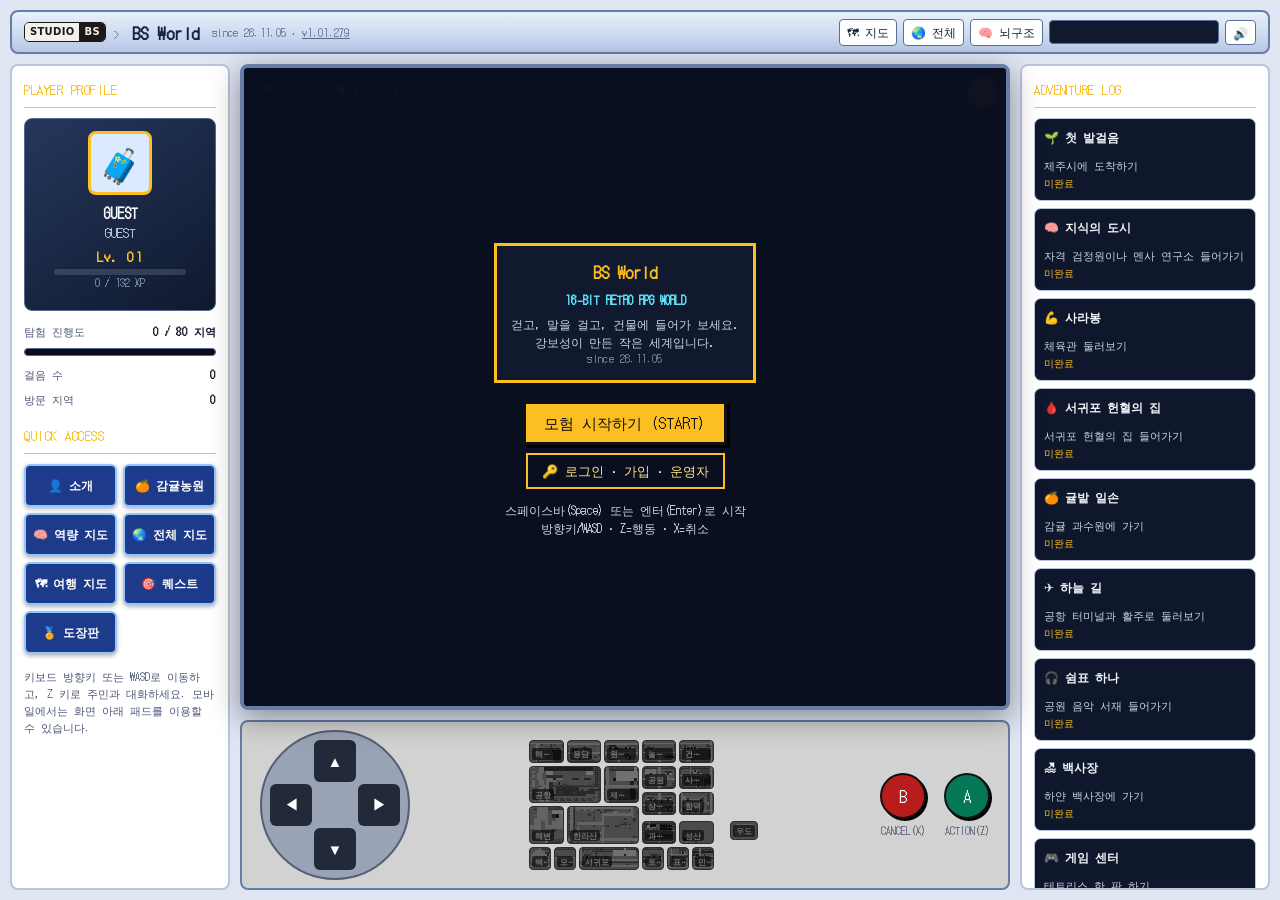
==== commit cf46e9f2: "Add files via upload" ====
--- a/index.html
+++ b/index.html
@@ -1,7 +1,7 @@
 <!DOCTYPE html>
 <html lang="ko">
 <head>
-<meta name="bs-notes" content="스튜디오 박: 애니메이터 박 NPC, 큰 컴퓨터 위치 정리, 입구 소파", "사무실·공방 책상과 외가 창문 대사 바로잡기">
+<meta name="bs-notes" content="스튜디오 박 새 간판·캐릭터 NPC, 방 크기 조정과 소파 2×2|박지혜 채널은 대표 영상 하나만 재생", "사무실·공방 책상과 외가 창문 대사 바로잡기">
   <meta charset="utf-8">
   <meta name="viewport" content="width=device-width, initial-scale=1, viewport-fit=cover">
   <title>BS World</title>
@@ -330,7 +330,7 @@
   <p class="world-note" style="margin-top:14px">키보드 방향키 또는 WASD로 이동하고, Z 키로 주민과 대화하세요. 모바일에서는 화면 아래 패드를 이용할 수 있습니다.</p>
 </aside>
 
-<div id="bar"><a class="hubLink" href="https://studio-bs.pages.dev/" title="STUDIO BS 홈으로"><span class="sbsLg"><i>STUDIO</i><u>BS</u></span><span class="sbsAr">›</span></a><b>BS World</b><small class="since">since 26.11.05 · <span id="appVer" onclick="showPatchLog()" title="패치 내역 보기" style="cursor:pointer;text-decoration:underline">v1.01.276</span></small><button id="updBell" hidden onclick="showPatch()" title="새 패치" style="background:#dc2626;color:#fff;border:0;border-radius:6px;padding:2px 8px;font-weight:bold;cursor:pointer"></button><button id="rtBtn" onclick="showRt()" title="지금 접속 중" style="background:#0f766e;color:#fff;border:0;border-radius:6px;padding:2px 8px;font-weight:bold;cursor:pointer" hidden>👥 1</button><button id="chatBtn" onclick="chatOpen()" title="대화하기 (T)" style="background:#1e3a8a;color:#fff;border:0;border-radius:6px;padding:2px 8px;font-weight:bold;cursor:pointer;margin-left:4px" hidden>💬</button><button id="msBtn" hidden onclick="showMessenger()" title="메신저" style="background:#fef3c7;border:1px solid #f59e0b;border-radius:6px;padding:2px 8px;font-weight:bold;cursor:pointer;margin-left:4px">💌</button><button id="nBell" hidden onclick="noteAdmin()" title="새 쪽지와 약속"></button><button id="qBell" hidden onclick="showQA()" title="새 방명록"></button><div id="vc" hidden>TODAY <i id="vcT">-</i> · TOTAL <i id="vcA">-</i></div><span class="brk"></span><button onclick="toggleMap()">🗺 지도</button><button onclick="showWorld()" title="서울과 제주 전체 지도">🌏 전체</button><button onclick="showBrain()">🧠 뇌구조</button><div id="npm" title="지금 나오는 음악"><span id="npt"></span></div><button id="bg" onclick="togBgm()">🔊</button></div>
+<div id="bar"><a class="hubLink" href="https://studio-bs.pages.dev/" title="STUDIO BS 홈으로"><span class="sbsLg"><i>STUDIO</i><u>BS</u></span><span class="sbsAr">›</span></a><b>BS World</b><small class="since">since 26.11.05 · <span id="appVer" onclick="showPatchLog()" title="패치 내역 보기" style="cursor:pointer;text-decoration:underline">v1.01.279</span></small><button id="updBell" hidden onclick="showPatch()" title="새 패치" style="background:#dc2626;color:#fff;border:0;border-radius:6px;padding:2px 8px;font-weight:bold;cursor:pointer"></button><button id="rtBtn" onclick="showRt()" title="지금 접속 중" style="background:#0f766e;color:#fff;border:0;border-radius:6px;padding:2px 8px;font-weight:bold;cursor:pointer" hidden>👥 1</button><button id="chatBtn" onclick="chatOpen()" title="대화하기 (T)" style="background:#1e3a8a;color:#fff;border:0;border-radius:6px;padding:2px 8px;font-weight:bold;cursor:pointer;margin-left:4px" hidden>💬</button><button id="msBtn" hidden onclick="showMessenger()" title="메신저" style="background:#fef3c7;border:1px solid #f59e0b;border-radius:6px;padding:2px 8px;font-weight:bold;cursor:pointer;margin-left:4px">💌</button><button id="nBell" hidden onclick="noteAdmin()" title="새 쪽지와 약속"></button><button id="qBell" hidden onclick="showQA()" title="새 방명록"></button><div id="vc" hidden>TODAY <i id="vcT">-</i> · TOTAL <i id="vcA">-</i></div><span class="brk"></span><button onclick="toggleMap()">🗺 지도</button><button onclick="showWorld()" title="서울과 제주 전체 지도">🌏 전체</button><button onclick="showBrain()">🧠 뇌구조</button><div id="npm" title="지금 나오는 음악"><span id="npt"></span></div><button id="bg" onclick="togBgm()">🔊</button></div>
 
 <div id="scr">
   <canvas id="c"></canvas>
@@ -2260,7 +2260,7 @@
   g.fillStyle='rgba(3,5,15,'+al+')';g.fillRect(0,0,w,h);
   if(e>500&&e<DUR-500){g.fillStyle='#e2e8f0';g.font='bold 18px sans-serif';g.textAlign='center';g.fillText('잠에 듭니다…',w/2,h/2-26);g.fillStyle='#93c5fd';g.font='bold 24px sans-serif';g.fillText('쿨쿨'+'.'.repeat((e/500|0)%4),w/2,h/2+12);g.font='bold 16px sans-serif';[0,1,2].forEach(i=>{const q=((e/1400+i/3)%1);g.globalAlpha=1-q;g.fillText('Z',w/2+50+q*40+i*6,h/2-10-q*50);g.globalAlpha=1});g.textAlign='start'}
   if(e>=DUR){SLEEP=null;busy=false;sitUp();say('나',[WAKE[Math.random()*WAKE.length|0]])}}
-function seatDir(x,y,id,fb){const z=id?M[id]:map,cid=id||cur,T=(a,b)=>(z.m[b]||'')[a],TB='ㆍ㈃㉵';if(/^(academy|cineH)/.test(cid))return 1;if('㉶㊾'.includes(T(x,y-1)||' '))return 1;if(T(x,y+1)=='㉶')return 0;for(let i=1;i<=5;i++){if('㍛㍜'.includes(T(x,y-i)||' '))return 1;if('㍛㍜'.includes(T(x,y+i)||' '))return 0}const SC='㌻㌼Ⓣ㎅㈂㉽';for(let i=1;i<=6;i++){if(SC.includes(T(x,y-i)||' '))return 1;if(SC.includes(T(x,y+i)||' '))return 0;if(SC.includes(T(x-i,y)||' '))return 2;if(SC.includes(T(x+i,y)||' '))return 3}if(T(x+1,y)=='ㆍ')return 3;if(T(x-1,y)=='ㆍ')return 2;if(T(x,y-1)=='ㆍ')return 1;if(T(x,y+1)=='ㆍ')return 0;for(let i=1;i<=4;i++){if('㎅㈂'.includes(T(x,y-i)||' ')||[-1,1,-2,2].some(a=>'㎅㈂'.includes(T(x+a,y-i)||' ')))return 1;if('㎅㈂'.includes(T(x,y+i)||' '))return 0}if(z.bb&&!z.o)return 1;{let be=null,bd=99;const FS='㌻㌼㉽';z.m.forEach((rw,b)=>[...rw].forEach((c,a)=>{if(FS.includes(c)){const q=Math.abs(a-x)+Math.abs(b-y);if(q<bd){bd=q;be=[a,b]}}}));if(be&&bd<=14){const dx=be[0]-x,dy=be[1]-y;return Math.abs(dy)>=1?(dy<0?1:0):(dx<0?2:3)}}if(!fb)return null;if(z.o){for(let i=1;i<=7;i++){if(T(x,y+i)=='~')return 0;if(T(x-i,y)=='~')return 2;if(T(x+i,y)=='~')return 3;if(T(x,y-i)=='~')return 1}}const SE='㉴㉺ㆎ㍝ㆁbgh',so=c=>c&&!WALK.includes(c)&&!SE.includes(c);if(so(T(x,y-1)))return 0;if(so(T(x,y+1)))return 1;if(so(T(x-1,y)))return 3;if(so(T(x+1,y)))return 2;return 0}
+function seatDir(x,y,id,fb){const z=id?M[id]:map,cid=id||cur,T=(a,b)=>(z.m[b]||'')[a],TB='ㆍ㈃㉵';if(cid=='jihye')return 1;if(/^(academy|cineH)/.test(cid))return 1;if('㉶㊾'.includes(T(x,y-1)||' '))return 1;if(T(x,y+1)=='㉶')return 0;for(let i=1;i<=5;i++){if('㍛㍜'.includes(T(x,y-i)||' '))return 1;if('㍛㍜'.includes(T(x,y+i)||' '))return 0}const SC='㌻㌼Ⓣ㎅㈂㉽';for(let i=1;i<=6;i++){if(SC.includes(T(x,y-i)||' '))return 1;if(SC.includes(T(x,y+i)||' '))return 0;if(SC.includes(T(x-i,y)||' '))return 2;if(SC.includes(T(x+i,y)||' '))return 3}if(T(x+1,y)=='ㆍ')return 3;if(T(x-1,y)=='ㆍ')return 2;if(T(x,y-1)=='ㆍ')return 1;if(T(x,y+1)=='ㆍ')return 0;for(let i=1;i<=4;i++){if('㎅㈂'.includes(T(x,y-i)||' ')||[-1,1,-2,2].some(a=>'㎅㈂'.includes(T(x+a,y-i)||' ')))return 1;if('㎅㈂'.includes(T(x,y+i)||' '))return 0}if(z.bb&&!z.o)return 1;{let be=null,bd=99;const FS='㌻㌼㉽';z.m.forEach((rw,b)=>[...rw].forEach((c,a)=>{if(FS.includes(c)){const q=Math.abs(a-x)+Math.abs(b-y);if(q<bd){bd=q;be=[a,b]}}}));if(be&&bd<=14){const dx=be[0]-x,dy=be[1]-y;return Math.abs(dy)>=1?(dy<0?1:0):(dx<0?2:3)}}if(!fb)return null;if(z.o){for(let i=1;i<=7;i++){if(T(x,y+i)=='~')return 0;if(T(x-i,y)=='~')return 2;if(T(x+i,y)=='~')return 3;if(T(x,y-i)=='~')return 1}}const SE='㉴㉺ㆎ㍝ㆁbgh',so=c=>c&&!WALK.includes(c)&&!SE.includes(c);if(so(T(x,y-1)))return 0;if(so(T(x,y+1)))return 1;if(so(T(x-1,y)))return 3;if(so(T(x+1,y)))return 2;return 0}
 function sitDown(x,y,k,msg){SIT={x,y,k,fx:px,fy:py,n:0,up:0,at:performance.now()};px=x;py=y;dir=k=='bar'?1:0;if(k!='bar'){const d0=seatDir(x,y,undefined,k=='bench');if(d0!=null)dir=d0}mv=null;held=null;if(msg)toast(msg)}
 function sitUp(pref){if(!SIT)return;libDone();if(SIT.k=='ex'&&SIT.n){const L0=exLog(SIT.ex,SIT.n);toast(EX_N[SIT.ex]+' '+SIT.n+'회 기록! 내 최고 '+L0.best+'회 💪')}const b=SIT.k=='bar'&&SIT.n?SIT.n:0;if(b)exLog('bar',b);const ok0=(x,y)=>WALK.includes(at(x,y))&&!npcs.some(n=>n.x==x&&n.y==y);let gx=SIT.fx,gy=SIT.fy,done0=false;if(pref!=null&&DV[pref]){const[dx,dy]=DV[pref],wd=SIT.k=='bed'&&dx>0?2:1,tx=SIT.x+dx*wd,ty=SIT.y+dy;if(ok0(tx,ty)){gx=tx;gy=ty;done0=true}}if(!done0&&!ok0(gx,gy)){const C0=[];for(let r=1;r<=3&&!C0.length;r++)for(let a=-r;a<=r;a++)for(let e=-r;e<=r;e++)if(Math.abs(a)+Math.abs(e)==r&&ok0(SIT.x+a,SIT.y+e))C0.push([SIT.x+a,SIT.y+e]);if(C0.length){gx=C0[0][0];gy=C0[0][1]}}px=gx;py=gy;SIT=null;held=null;if(b)toast('턱걸이 '+b+'회 수고했어요! 💪')}
 const LIB_T={fire:['🔥','불멍 시작…','불멍'],read:['📖','책을 펼쳤어요.','독서'],study:['✏','공부를 시작해요.','공부'],rest:['😌','잠깐 쉬어요.','휴식']};
@@ -2409,7 +2409,7 @@
   case '㉲': { wl(); f('#111827',6,3,20,26); const im=cinePoster(x); if(im&&im.complete&&im.naturalWidth){g.drawImage(im,x*TS+7,y*TS+4,18,24)}else{const q=(x*5)%6,B=['#1e3a8a','#7f1d1d','#14532d','#312e81','#78350f','#0f766e'][q],A=['#fde047','#f97316','#4ade80','#f472b6','#fef3c7','#38bdf8'][q];f(B,7,4,18,24);if(q%3==0){f(A,12,7,8,8);f('#111827',7,20,18,8)}else if(q%3==1){f(A,14,6,4,16);f(A,10,10,12,3);f('#111827',9,24,14,4)}else{f(A,9,16,14,6);f(A,13,10,6,6);f('#f8fafc',9,24,14,2)}} break}
   case '㉼': wl(); f('#111827',4,2,24,30); f('#7f1d1d',6,4,9,28); f('#7f1d1d',17,4,9,28); f('#fbbf24',13,16,2,4); f('#fbbf24',17,16,2,4); f('#22c55e',10,0,12,3); break;
   case '㉳': fl(); f('#475569',3,24,26,4); f('#f1f5f9',2,12,28,12); f('#fda4af',2,12,8,12); f('#dc2626',24,3,3,10); f('#fecaca',22,2,7,5); f('#94a3b8',25,12,1,14); break;
-  case '㉴': fl(); f('#00000022',2,27,28,3); f('#1d4ed8',2,8,28,8); f('#2563eb',3,15,26,10); f('#1e3a8a',1,12,4,14); f('#1e3a8a',27,12,4,14); break;
+  case '㉴': if(typeof cur!='undefined'&&cur=='jihye'){ fl(); f('#00000022',2,27,28,3); f('#2563eb',3,6,26,10); f('#1d4ed8',2,15,28,11); f('#1e3a8a',1,6,4,14); f('#1e3a8a',27,6,4,14); break; } fl(); f('#00000022',2,27,28,3); f('#1d4ed8',2,8,28,8); f('#2563eb',3,15,26,10); f('#1e3a8a',1,12,4,14); f('#1e3a8a',27,12,4,14); break;
   case '㉵': fl(); f('#92400e',10,21,12,9); f('#78350f',10,21,12,2); f('#15803d',7,7,18,14); f('#22c55e',11,3,10,10); f('#4ade80',13,6,3,3); break;
   case '㉶': fl(); f('#a16207',3,10,26,8); f('#ca8a04',3,10,26,2); f('#78350f',5,18,3,10); f('#78350f',24,18,3,10); f('#f8fafc',11,11,10,5); f('#475569',13,20,6,6); break;
   case '㉷': wl(); f('#14532d',2,4,28,21); f('#78350f',2,25,28,3); f('#d1fae5',6,9,14,1); f('#d1fae5',6,13,18,1); f('#d1fae5',6,17,10,1); f('#f8fafc',22,25,5,2); break;
@@ -4102,7 +4102,7 @@
 const verNum=s=>{const m=/v?(\d+)\.(\d+)(?:\.(\d+))?/.exec(s||'');return m?[+m[1],+m[2],+(m[3]||0)]:null};
 const verNewer=(a,b)=>{if(!a||!b)return false;for(let i=0;i<3;i++){if(a[i]!=b[i])return a[i]>b[i]}return false};
 async function updCheck(){if(!/^https?:$/.test(location.protocol))return;UPD.last=Date.now();try{const u=location.pathname+'?upd='+Date.now();const hd=await fetch(u,{method:'HEAD',cache:'no-store'});const tag=hd.headers.get('etag')||hd.headers.get('last-modified')||'';if(tag&&tag==UPD.etag)return;UPD.etag=tag;const tx=await (await fetch(u,{cache:'no-store'})).text();const m=/id="appVer"[^>]*>(v\d+\.\d+(?:\.\d+)?)</.exec(tx),n=/name="bs-notes" content="([^"]*)"/.exec(tx),me=$('#appVer');if(!m||!me||!verNewer(verNum(m[1]),verNum(me.textContent)))return;UPD.next=m[1];UPD.notes=n?n[1].split('|').filter(Boolean):[];const b=$('#updBell');if(b){b.hidden=false;b.textContent='🔔 패치 '+m[1]}}catch(e){}}
-/*PATCHLOG*/const PATCH_LOG=[["v1.01.276", "26.11.16", ["스튜디오 박: 애니메이터 박 NPC, 큰 컴퓨터 위치 정리, 입구 소파"]],["v1.01.275", "26.11.16", ["스튜디오 박: 가운데 긴 책상(작업 문의 명함·펜통·방명록)과 입구 의자"]],["v1.01.274", "26.11.16", ["박점박 채널은 쇼츠까지 모두 재생"]],["v1.01.273", "26.11.16", ["작업 문의 액자 전화번호 공개 ON/OFF 설정"]],["v1.01.272", "26.11.16", ["토산에 애니메이터 작업실 '스튜디오 박' 추가(작품 액자·방명록·영상 컴퓨터)", "키위 하우스 2동으로 정리하고 마을 배치 변경"]],["v1.01.271", "26.11.16", ["TV 모든 채널을 최신 영상부터(쇼츠 제외)", "TV 채널 2개 추가"]],["v1.01.270", "26.11.16", ["TV LATENCY 채널은 좋아하는 영상부터 시작"]],["v1.01.269", "26.11.16", ["보성의 집 TV에 LATENCY 채널 추가(최신 영상부터 이어 보기)"]],["v1.01.268", "26.11.16", ["근손실 방지단 키오스크: BS World 계정으로 바로 기록(따로 로그인 필요 없음)", "키오스크 로그인을 아이디·비밀번호로 변경"]],["v1.01.267", "26.11.15", ["체육관 안내 데스크 옆에도 💪 근손실 방지단 키오스크 추가"]],["v1.01.266", "26.11.15", ["기록실에 💪 근손실 방지단 키오스크 추가", "키오스크에서 근력·유산소 운동 기록을 근손실 방지단에 바로 저장", "같은 기록 두 번 저장 방지"]],["v1.01.265", "26.11.15", ["로그인 버튼을 PLAYER PROFILE 제목 옆으로 이동"]],["v1.01.264", "26.11.13", ["휴대폰 첫 화면이 잘리던 문제 수정", "영화관 대기 손님에게 말을 걸 수 없던 문제 수정", "지도로 찜질방에 가면 맵 밖에 서던 문제 수정", "한라산 입구 NPC 겹침 수정"]],["v1.01.263", "26.11.13", ["로그인·가입 계정(다른 기기에서 이어하기)", "프로필 버튼 정리, 오른쪽 위 로그인 버튼", "첫 화면에 로그인·가입·운영자 버튼", "STUDIO BS 카드 6장(COMMONDER·D-DAY KITCHEN 추가)", "방명록에서 약속 잡기·내 신청 결과 확인", "약속 거절 시 사유 안내"]],["v1.01.262", "26.11.08", ["프로필 표시 GUEST·FRIEND·MASTER 대문자로"]],["v1.01.261", "26.11.08", ["XP와 레벨(모든 콘텐츠 = 만렙)", "서울·부산·공항·지하철 칭호"]],["v1.01.260", "26.11.08", ["아바타 꾸미기(성별·머리·색·옷·안경·콘셉트)와 아바타 코드", "프로필 GUEST·Friend·Master 표시", "오락실 새 배치와 리그 대전 부스 2세트", "💌 메신저(1:1·단체방)"]],["v1.01.259", "26.11.08", ["칭호 퀘스트·이름 위 칭호", "명소 스탬프", "계절·명절 이벤트", "주간 순위·명예의 전당", "방명록 게시판을 집 앞 마당으로", "같이 찍는 즉석사진·콘테나 같이 채우기·등산 응원", "성산일출봉 분화구 전망", "비행기·기차 건너뛰기", "추천 코스 안내", "PC 게임 중 화면 정리", "게임별 버튼 정리", "첫 화면 로딩 빠르게"]],["v1.01.258", "26.11.08", ["그림 퍼즐 4×4·사진관 사진으로"]],["v1.01.257", "26.11.08", ["⚔ 대전 오락기(테트리스 공격 줄·미니게임 점수 대결)", "게임마다 처음 설명 창·❓ 방법", "숨은 그림 찾기·그림 퍼즐", "서우봉·사라오름·진달래밭·구상나무·사육신역사관 설명판"]],["v1.01.256", "26.11.08", ["운영자 승인 대기함(도트 그림·사진) 실시간 알림", "프로필 문구 간단하게"]],["v1.01.255", "26.11.08", ["그림 공방 등록·오락기 순위 등록 고침", "오락 끝난 뒤 못 움직이던 문제 고침", "리듬 탭: 곡 4개·HP·MISS 종료", "동접자 음식·앉은 모습 보이기", "퇴장 즉시 접속자 수 반영", "귤·키위 수확과 콘테나", "우당 도서관 안내문", "체육관 트랙 달리기", "사진관 기계 추가", "손님이 카운터 안에 못 들어가게"]],["v1.01.254", "26.11.08", ["내 방 거울을 벽걸이 거울로 바꾸기"]],["v1.01.253", "26.11.08", ["친구 코드 입력 시 FRIEND 표시와 로그아웃 버튼"]],["v1.01.252", "26.11.08", ["같은 지역 접속자가 안 보이던 문제 고치기"]],["v1.01.251", "26.11.08", ["이름을 바꾸면 다른 사람 화면에도 바로 반영"]],["v1.01.250", "26.11.08", ["한라산 통제문 옆으로 돌아가던 곳 막기", "성판악에서 입산하면 진달래밭 통제소는 통과", "한라산 하산 전용 비밀 포탈"]],["v1.01.249", "26.11.08", ["성판악 입산 통제문 옆으로 지나가던 것 막기"]],["v1.01.248", "26.11.08", ["전시에 학력·체육·무도 부문 추가", "자격증 분야별(IT·외국어 등) 보기"]],["v1.01.247", "26.11.08", ["처음 안내에 대화·팁 설명", "다른 사람을 처음 만나면 대화 안내"]],["v1.01.246", "26.11.08", ["키보드 H로 팁 보기·넘기기"]],["v1.01.245", "26.11.08", ["💡 TIP 전구(지역별 팁)"]],["v1.01.244", "26.11.08", ["채팅 입력 중일 때 내 머리 위에도 말풍선"]],["v1.01.243", "26.11.08", ["채팅 보낸 뒤 바로 움직이기(T로 열기)", "채팅 기록 잠시 뒤 사라지기", "채팅 입력창 작게"]],["v1.01.242", "26.11.08", ["접속자끼리 자유 대화(입력 중 표시)"]],["v1.01.241", "26.11.08", ["기록실 메모에 시간 넣기", "기록실 달력에 잡힌 약속 표시", "구글 캘린더 구독 주소"]],["v1.01.240", "26.11.08", ["기록실 의자에 앉으면 기록 단말기 바로 열기"]],["v1.01.239", "26.11.08", ["기록실·키오스크·랭킹에서 누를 때 화면이 위로 튀지 않게"]],["v1.01.238", "26.11.08", ["원래 전시 항목도 수정 가능", "전시 순서 바꾸기·정렬", "전시 항목 사진 붙이기", "기록실 통계(연속 기록·7일 그래프)", "기록 백업 내려받기", "등록 폼 접기"]],["v1.01.237", "26.11.08", ["전시 항목 수정·기간·연도별 직책·아이콘 고르기"]],["v1.01.236", "26.11.08", ["기록실 공부 시간을 시작~끝 시각으로 입력", "시험 D-day 표시"]],["v1.01.235", "26.11.08", ["자격 센터·사진관 2층 아래쪽 바깥 풍경 비침 고치기"]],["v1.01.234", "26.11.08", ["공부 장소 이름을 도서관 열람실로"]],["v1.01.233", "26.11.08", ["공부·독서 장소에 카페 추가"]],["v1.01.232", "26.11.08", ["주인장 로그인하면 어느 기기에서든 진행 상황 이어하기"]],["v1.01.231", "26.11.08", ["공부·독서할 때 장소 고르기(집·독서실·BS World 열람실)"]],["v1.01.230", "26.11.08", ["기록실에 운영자 기록 등록 폼(운동·공부 시간·시험 접수·메모)"]],["v1.01.229", "26.11.08", ["자격·수상 전시를 부문별로 보기(자격증·수상·대외활동·동아리)", "전시 항목 직접 더하기와 공개 설정"]],["v1.01.228", "26.11.08", ["기록 하나하나 나만 보기 설정(시험 접수·기록실·자격증 전시)"]],["v1.01.227", "26.11.08", ["자격 센터에 기록실 만들기(달력으로 공부·운동·시험 접수 기록 보기)", "우당 도서관 앞 기록 키오스크"]],["v1.01.226", "26.11.08", ["열람실 공부·독서 시간 재기와 랭킹"]],["v1.01.225", "26.11.08", ["대화 줄마다 말하는 사람 이름 바꾸기", "우당 도서관 들어갈 때 자동 대화 없애기"]],["v1.01.224", "26.11.08", ["자격 센터 안내판을 시험 일정표로"]],["v1.01.223", "26.11.08", ["호텔 사무실 이름 바로잡기", "삼화지구 길 안내 대사 방향 바로잡기", "한라산 탐방 시간 안내 다듬기"]],["v1.01.222", "26.11.08", ["주인장 프로필을 BS World 캐릭터로", "STUDIO BS에서 BS World는 사이트 열기 빼기"]],["v1.01.221", "26.11.08", ["STUDIO BS 안내판 대신 총괄 직원이 안내", "STUDIO BS 공간 넓히고 의자·소파 더 놓기"]],["v1.01.220", "26.11.08", ["상단 제목 줄에 STUDIO BS 로고 배지", "STUDIO BS 내부를 홈페이지처럼 꾸미기(로고 벽·프로젝트 카드)", "자격 센터 크기 줄이고 책상·의자 놓기"]],["v1.01.219", "26.11.08", ["BS WORLD 게시판 크기 키우기(전단지 크게, 간격 넓게)"]],["v1.01.218", "26.11.08", ["STUDIO BS 건물 따로 만들기(자격 센터와 분리)"]],["v1.01.217", "26.11.08", ["STUDIO BS 안내판을 자격·프로젝트 센터 안으로 이동"]],["v1.01.216", "26.11.08", ["STUDIO BS 안내판은 새 창으로 열기"]],["v1.01.215", "26.11.08", ["자격·프로젝트 센터에 혹시나? 역시나! 컴퓨터 추가"]],["v1.01.214", "26.11.08", ["STUDIO BS로 가는 길(제목 줄 링크, 삼화지구 안내판)"]],["v1.01.213", "26.11.07", ["손님 갤러리 작가 이름·날짜 표시"]],["v1.01.212", "26.11.07", ["손님 갤러리 불러오기 수정"]],["v1.01.211", "26.11.07", ["사진관 2층 손님 갤러리(승인 후 공개)"]],["v1.01.210", "26.11.07", ["사진관 전체 보기에 액자 사진 포함"]],["v1.01.209", "26.11.07", ["휴대폰 사진 찍기: 카메라 앱으로 찍기 버튼, 카메라 연결 개선"]],["v1.01.208", "26.11.07", ["접속자끼리 간단 대화(정해진 문장)"]],["v1.01.207", "26.11.07", ["친구 접속 시 송 전용 대사는 송만 하도록 수정"]],["v1.01.206", "26.11.07", ["PC방 화면은 실제 게임 영상만","원도심 식당 간판 글씨 복구", "패치 내역에서 친척·가족 관련 항목 숨김"]],["v1.01.205", "26.11.07", ["운영자 로그인하면 송 대사 바로 적용", "외삼촌네 거실 메모를 상 위 쪽지로"]],["v1.01.204", "26.11.07", ["관공서 공휴일 휴무","역 사무실 전광판 수정", "제주 세로 큰길 차도", "함덕 해안길 연결"]],["v1.01.203", "26.11.07", ["공항마다 BS 에어 24시 전용 카운터"]],["v1.01.202", "26.11.07", ["제주공항 안내 문구 수정(국내선·국제선 한 건물)"]],["v1.01.201", "26.11.07", ["가족만 밤 방문 가능(친척은 게스트와 같음)","게시판 전단지 크게 보기", "시청·서귀포시청·자격증 사업단 운영시간과 민원인", "자격증 사업단 창구별 개편"]],["v1.01.200", "26.11.07", ["외삼촌네 밤에는 주무심, 운영자 대사 적용","밤에는 친척 집 방문 제한"]],["v1.01.199", "26.11.07", ["인천공항 국내선(제주)·국제선 구역 나눔, 인천↔제주 노선"]],["v1.01.198", "26.11.07", ["키위 하우스 줄이고 공터 추가", "외갓집을 토산으로 이동"]],["v1.01.197", "26.11.07", ["패치 내역 10개씩 보기"]],["v1.01.196", "26.11.07", ["첫 안내 창에 사이트 아이콘"]],["v1.01.195", "26.11.07", ["첫 안내 문구 정리"]],["v1.01.194", "26.11.07", ["서우봉·성산일출봉은 정해진 길로만, 성산일출봉 하산로 추가"]],["v1.01.193", "26.11.07", ["처리된 쪽지 90일 자동 삭제", "이어하기 코드", "처음 온 사람 안내·목적지 표시", "서귀포 매일올레시장 등 볼거리 추가"]],["v1.01.192", "26.11.07", ["접속자끼리 겹치지 않게, 마주 보고 말 걸기"]],["v1.01.191", "26.11.06", ["차도 폭 통일·보행로 정리, 위치 오류 수정", "관광지 푯말 추가(네이버 지도·사진)"]],["v1.01.190", "26.11.06", ["제주 차도·보행로, 택시 운행, 거리별 자전거·택시·시외버스 이동", "서귀포 확대·서귀포시청, 모슬포항과 토산 사이로 이동", "한라산 지도 칸 확장"]],["v1.01.189", "26.11.06", ["외삼촌네 집, 토산은 키위 안내만", "제주공항 터미널 확장(편의점·카페·식당·기념품)", "찜질방 흔적 용담으로, 잘도식당·제주미소 위치 교환, 용두암", "시청→한라산 왼쪽 길"]],["v1.01.188", "26.11.06", ["성산일출봉 주차장 확대, 다른 곳에 나오던 공항 주차장·바다 문구 수정", "표선 북동쪽 길과 성산 연결", "할아버지댁 뒤 감귤밭, 외가 앞 닭장·꽃나무 밭", "호텔 객실 침대에서 숙박"]],["v1.01.187", "26.11.06", ["우도 가판대에 음식 표시, 벤치 추가", "자리가 없으면 음식을 들고 먹기", "우도봉 게스트하우스 출입·숙박"]],["v1.01.186", "26.11.06", ["성산↔우도 도항선 달별 시간표·다음 배 안내(실시간 아님)"]],["v1.01.185", "26.11.06", ["공항 활주로 JEJU·차도·주차장, 비행기는 활주로에서만", "제주시청·한라산 1.5칸씩 나누고 공항에서 북동쪽 길로 시청 연결", "구역 경계는 길로만 통과, 어긋난 연결 수정", "앉을 때 스크린·무대·바다·테이블 방향 보기", "NPC 대사 위치 안내 수정, 서귀포 주민 추가", "모슬포항·우도 여객선 화면 수정"]],["v1.01.184", "26.11.06", ["모슬포항·우도 추가"]],["v1.01.183", "26.11.06", ["해변·백사장 위치와 길 연결"]],["v1.01.182", "26.11.06", ["과수원 길 정리·표선 중간길 연결"]],["v1.01.181", "26.11.06", ["자격·프로젝트 센터 단순화·사이트 컴퓨터"]],["v1.01.180", "26.11.06", ["성산일출봉 추가", "제주 해안선과 길 통일"]],["v1.01.179", "26.11.06", ["공항 아래쪽 도로로 시청 연결", "찜질방을 용담으로·지역명 변경"]],["v1.01.178", "26.11.06", ["자격·프로젝트 센터 1층으로 통합"]],["v1.01.177", "26.11.06", ["자격증 사업단 추가·시험 접수 이전"]],["v1.01.176", "26.11.06", ["자격·프로젝트 센터를 삼화지구로"]],["v1.01.175", "26.11.06", ["게시판 가로 4칸·스크롤"]],["v1.01.174", "26.11.06", ["한라산 입산 통제 시간 실제 기준으로"]],["v1.01.173", "26.11.06", ["제주 지도 배치와 길 연결 재정리"]],["v1.01.172", "26.11.06", ["인천공항 영종도 해안 표현"]],["v1.01.171", "26.11.06", ["인천을 별도 지역으로 분리"]],["v1.01.170", "26.11.06", ["제주미소 간판 위치"]],["v1.01.169", "26.11.06", ["BS WORLD 게시판 디자인", "운영자 전단지 올리기"]],["v1.01.168", "26.11.06", ["골드키위 전단지 교체"]],["v1.01.167", "26.11.06", ["한라산 탐방로 재구성·사라오름", "삼화지구 이름과 제주 지도 배치"]],["v1.01.166", "26.11.06", ["가족 호칭을 접속자에 맞게 표시"]],["v1.01.165", "26.11.06", ["토산 외할아버지 방문"]],["v1.01.164", "26.11.06", ["토산 가족 NPC 추가"]],["v1.01.163", "26.11.06", ["토산 농장 대사 수정"]],["v1.01.162", "26.11.06", ["토산 하우스에서 키위 재배", "게시판에 골드키위 판매 안내"]],["v1.01.161", "26.11.06", ["토산 감귤 하우스 마을 추가"]],["v1.01.160", "26.11.06", ["한라산과 백록담 추가"]],["v1.01.159", "26.11.06", ["객석 방향 수정", "봉우리 푯말 구분·사진", "공항 운영시간", "해운대 비치 호텔", "대한민국 전체 지도"]],["v1.01.158", "26.11.06", ["공항 카운터·수하물 벨트·수속 줄", "보관함 크기별 이용", "사무실 방 분리", "맞이방 지하철 입구 이동", "부산 지도 실제 위치"]],["v1.01.157", "26.11.06", ["서울역 등 무궁화호 노선", "역·공항 큰 전광판과 안내 방송", "인천공항 현황 연결"]],["v1.01.156", "26.11.06", ["공항철도 방향 수정·김포공항 연결", "인천국제공항 추가"]],["v1.01.155", "26.11.06", ["김포공항·김해공항 한 지도로 크게"]],["v1.01.154", "26.11.06", ["서울역 GTX-A 입구·버스환승센터", "부산항 다듬기"]],["v1.01.153", "26.11.06", ["해운대 재설계(해운대역·구남로·해변)"]],["v1.01.152", "26.11.06", ["김해공항 청사 재설계·경전철 공항역", "부산항 추가"]],["v1.01.151", "26.11.06", ["김해공항 국내선·국제선 청사", "제주·김포·김해 노선", "김포공항 국제선 청사 분리"]],["v1.01.150", "26.11.06", ["서울역 지하철 입구 새 디자인", "서울역 아울렛 2개 층", "부산 해운대·전통시장 추가"]],["v1.01.149", "26.11.06", ["공덕역·경의중앙선 연결", "서울역·부산역과 KTX", "부산 지도 분리", "버스 하차 벨 소리"]],["v1.01.148", "26.11.06", ["역 안 편의점·카페·먹거리·사무실·보관함"]],["v1.01.147", "26.11.06", ["환승역 대합실 노선별 확장", "역 건물 크기와 디자인 개선"]],["v1.01.146", "26.11.06", ["노량진역 내부 확장, 1호선·9호선 구역 분리"]],["v1.01.145", "26.11.06", ["환승 통로 옆길 막기"]],["v1.01.144", "26.11.06", ["노량진역 1호선·9호선 입구 구분"]],["v1.01.143", "26.11.06", ["교통카드와 개찰구", "역마다 교통카드 충전기", "승객도 개찰구·환승 통로 이용"]],["v1.01.142", "26.11.06", ["지상 구간 열차 운행", "철도 위 육교와 도로 아래 선로"]],["v1.01.141", "26.11.06", ["승강장에 도착까지 남은 시간 표시"]],["v1.01.140", "26.11.06", ["아직 없는 방향은 공사 중으로 표시"]],["v1.01.139", "26.11.06", ["종착역 열차 안내 문구"]],["v1.01.138", "26.11.06", ["글자 겹침 자동 정리", "노량진 9호선 아래층 계단"]],["v1.01.137", "26.11.06", ["역 전광판 안내 문구 정리"]],["v1.01.136", "26.11.06", ["역마다 상행·하행 전광판", "노량진-상도 샛길"]],["v1.01.135", "26.11.06", ["역마다 상행·하행 전광판", "노량진-상도 샛길"]],["v1.01.134", "26.11.06", ["용산역 외관·출입구 3곳", "앉는 방향 전체 정리"]],["v1.01.133", "26.11.06", ["역 가게 메뉴 진열", "쇼핑몰 상점·먹거리·피규어"]],["v1.01.132", "26.11.06", ["용산역 에스컬레이터·엘리베이터 연출"]],["v1.01.131", "26.11.06", ["PC방 게임 영상 추가"]],["v1.01.130", "26.11.06", ["PC방 조작 잠김 방지·건너뛰기", "5인실 앞 통로 넓히기", "시간대별 사람 수 조정"]],["v1.01.129", "26.11.06", ["PC방 조작 잠김 방지·건너뛰기", "5인실 앞 통로 넓히기", "시간대별 사람 수 조정"]],["v1.01.128", "26.11.06", ["노량진 학원 이름 정리·토익스피킹학원"]],["v1.01.127", "26.11.06", ["노량진 기사 자격 학원"]],["v1.01.126", "26.11.06", ["노량진 토익·영어 학원"]],["v1.01.125", "26.11.06", ["학원 이름 BS스터디로"]],["v1.01.124", "26.11.06", ["용산역 1·2층 분리, 에스컬레이터·엘리베이터"]],["v1.01.123", "26.11.06", ["전기자전거 제주 풍경"]],["v1.01.122", "26.11.06", ["제주 가까운 곳은 전기자전거"]],["v1.01.121", "26.11.06", ["서울 빠른 이동을 따릉이로"]],["v1.01.120", "26.11.06", ["서울 빠른 이동을 따릉이로"]],["v1.01.119", "26.11.06", ["휴대폰 카메라 촬영 개선"]],["v1.01.118", "26.11.06", ["용산역 재구성(구역·전광판·안내방송·식당·TV)"]],["v1.01.117", "26.11.06", ["KTX 개통 준비 중 안내"]],["v1.01.116", "26.11.06", ["KTX 열차 그림"]],["v1.01.115", "26.11.06", ["PC방 LCK 생방송 버튼", "버스 안내·벨 소리"]],["v1.01.114", "26.11.06", ["PC방 스크린을 BS TV LCK 채널로"]],["v1.01.113", "26.11.06", ["PC룸 입장 오류 고침"]],["v1.01.112", "26.11.06", ["PC룸 드나드는 문 고침"]],["v1.01.111", "26.11.06", ["PC방 통로 넓히기·시간 충전 추가"]],["v1.01.110", "26.11.06", ["PC방 LCK 중계 스크린"]],["v1.01.109", "26.11.06", ["PC방 승패 화면 교체"]],["v1.01.108", "26.11.06", ["가족 대사 다듬기"]],["v1.01.107", "26.11.06", ["활주로 옆 잔디에 공항 이름 표시"]],["v1.01.106", "26.11.06", ["어머니 나들이 일과", "해변공연장 사무동·계단 객석"]],["v1.01.105", "26.11.06", ["영화관 상영 시간별 문·청소", "별도봉 새 지도·사라봉 샛길", "야외공연장 2곳", "카페 함덕 좌석 다양화"]],["v1.01.104", "26.11.06", ["음식 그림 새로 그리기", "볼링 장비 가게 한 공간으로", "찜질방 매트 앉기·자기 선택", "PC방 입구 넓히기·게임 영상"]],["v1.01.103", "26.11.06", ["오락실 새 게임 9종·순위판", "건물 외관 다듬기", "제주 달리기 일정 게시판"]],["v1.01.102", "26.11.06", ["즉석사진 배경 고르기", "대사 위치 안내 오류 고침"]],["v1.01.101", "26.11.06", ["펜션 방별 다른 디자인", "어르신 대사 다듬기"]],["v1.01.100", "26.11.06", ["표선 오일장 장날 열림"]],["v1.01.099", "26.11.06", ["표선 지도 넓히기"]],["v1.01.098", "26.11.06", ["마을 경로당과 어르신 하루 일과"]],["v1.01.097", "26.11.06", ["시청 주차장 차 수정"]],["v1.01.096", "26.11.06", ["버스 장면 낮밤 구분"]],["v1.01.095", "26.11.06", ["함덕 해변 카페 추가"]],["v1.01.094", "26.11.06", ["음식 주문·착석 때 음식 크게 보기", "창구 표지판 위치 수정"]],["v1.01.093", "26.11.06", ["패치 알림 빠르게 확인"]],["v1.01.092", "26.11.06", ["가 본 곳만 지도 이동"]],["v1.01.091", "26.11.06", ["가 본 곳만 지도 이동"]],["v1.01.090", "26.11.06", ["함덕 가게 입장", "시외버스 정류장 양방향"]],["v1.01.089", "26.11.06", ["함덕 가게 입장", "시외버스 정류장 양방향"]],["v1.01.088", "26.11.06", ["함덕 해변과 제주시청 실제 모습 반영"]],["v1.01.087", "26.11.06", ["함덕 해변과 제주시청 실제 모습 반영"]],["v1.01.086", "26.11.06", ["시청 민원실 창구·번호표·전광판·청원경찰", "시청 운영시간", "서우봉 산책로"]],["v1.01.085", "26.11.06", ["제주시외버스터미널과 시청 공원 옮기기"]],["v1.01.084", "26.11.06", ["제주시청 왼쪽 길 정리"]],["v1.01.083", "26.11.06", ["모바일 극장 안내 추가"]],["v1.01.082", "26.11.06", ["제주시청과 함덕서우봉해변"]],["v1.01.081", "26.11.06", ["제주시청과 함덕서우봉해변"]],["v1.01.080", "26.11.06", ["제주 극장 예매 페이지 바로 연결"]],["v1.01.079", "26.11.06", ["탈의실 옷 갈아입기"]],["v1.01.078", "26.11.06", ["탈의실 옷 갈아입기"]],["v1.01.077", "26.11.06", ["컵밥거리 넓히기", "영등포·여의나루 양방향 역", "용산역 대합실·KTX·아이파크몰", "타임스퀘어", "한강버스"]],["v1.01.076", "26.11.06", ["컵밥거리 넓히기"]],["v1.01.075", "26.11.06", ["노량진 학원과 강의실"]],["v1.01.074", "26.11.06", ["노량진 학원과 강의실"]],["v1.01.073", "26.11.06", ["김포공항 공항버스"]],["v1.01.072", "26.11.06", ["9호선 개화역 추가와 서울 지도 배치"]],["v1.01.071", "26.11.06", ["PC방 동선 수정", "공항 키오스크와 새벽 손님"]],["v1.01.070", "26.11.06", ["PC방 카운터·주방·키오스크·에어컨·게임 책장·투명 흡연실"]],["v1.01.069", "26.11.06", ["PC방 유리 룸·커플 소파·손님 늘리기"]],["v1.01.068", "26.11.06", ["창작 공방 벽 수정·손님·24시간", "전시 가판대 진열 수정", "가족 대화 추가"]],["v1.01.067", "26.11.06", ["펜션 2·3층과 객실 투숙", "공항과 활주로 합치기", "맵 NPC 대화 추가"]],["v1.01.066", "26.11.06", ["펜션 2·3층과 객실 투숙 표시"]],["v1.01.065", "26.11.06", ["사진관 체험 공간 잇기", "체육관 손님 늘리기", "실제 제주 극장 시간표 연결"]],["v1.01.064", "26.11.06", ["사진관 체험 공간 하나로 잇기", "전시관 손님 늘리기"]],["v1.01.063", "26.11.06", ["TV 재생 안 되는 영상 2초 후 넘기기"]],["v1.01.062", "26.11.06", ["수영장 손님 늘리기"]],["v1.01.061", "26.11.06", ["수영장 손님 늘리기"]],["v1.01.060", "26.11.06", ["노래방 영상 바로 열기"]],["v1.01.059", "26.11.06", ["수영장 수영복 받기와 남녀 탈의실", "수영복 모양 수정"]],["v1.01.058", "26.11.06", ["수영장 수영복 받기와 남녀 탈의실", "탈의실 의자 안내 수정"]],["v1.01.057", "26.11.06", ["PC방 분리: 커플석·룸·흡연실"]],["v1.01.056", "26.11.06", ["노래방 오류 확인 표시"]],["v1.01.055", "26.11.06", ["끊긴 길 잇기"]],["v1.01.054", "26.11.06", ["과수원 꽃 종류 늘리기"]],["v1.01.053", "26.11.06", ["과수원 꽃밭 넓히기"]],["v1.01.052", "26.11.06", ["과수원 꽃밭 넓히기"]],["v1.01.051", "26.11.06", ["과수원 트럭·경운기·꽃밭·텃밭·타이벡"]],["v1.01.050", "26.11.06", ["바당 카페 좌석·손님 늘리기"]],["v1.01.049", "26.11.06", ["해녀의 집 테왁과 오늘의 메뉴 상"]],["v1.01.048", "26.11.06", ["원도심 돌담 정리"]],["v1.01.047", "26.11.06", ["러닝머신 방향과 세면대 수정"]],["v1.01.046", "26.11.06", ["오락실 이름 정리"]],["v1.01.045", "26.11.06", ["게임 센터 순위표 모양 변경"]],["v1.01.044", "26.11.06", ["영화 별점별 보기"]],["v1.01.043", "26.11.06", ["영화관 입구 길 막힘 수정", "방향키로 원하는 쪽에서 일어나기"]],["v1.01.042", "26.11.06", ["영화관 전광판 위치 수정"]],["v1.01.041", "26.11.06", ["접속자 겹침 완화와 이모지 바로 쓰기"]],["v1.01.040", "26.11.06", ["영화 별점 바로 표시"]],["v1.01.039", "26.11.06", ["해녀의 집 손님 자리와 오늘의 메뉴"]],["v1.01.038", "26.11.06", ["농막 아버지·귤 철 가족 방문", "늦은 시간 농막·하우스 잠금", "바다에 배와 물고기"]],["v1.01.037", "26.11.06", ["축구·풋살 공 차기", "대화 장소 추가", "친구 말풍선"]],["v1.01.036", "26.11.06", ["놀이터·바다 쪽 돌담 정리", "텐트 잠자기 연출", "사진관 등 방문객"]],["v1.01.035", "26.11.06", ["농구 코트 운영시간·출입구·예약기", "풋살·축구 야간 조명", "식수대·세면대·벤치 추가"]],["v1.01.034", "26.11.06", ["운동 체험 기록과 벤치프레스·러닝머신", "공놀이 움직임", "맵 연결·영업 안내판 위치 정리", "일어날 때 NPC 피하기"]],["v1.01.033", "26.11.06", ["게임 센터 개편: 초 맞추기 기계, 순위판, 활쏘기장, 사격장", "노래방 영상 바로 재생"]],["v1.01.032", "26.11.06", ["게임 승리·패배 화면", "영화관 전광판 글자 넘침 수정"]],["v1.01.031", "26.11.06", ["PC방 게임 화면 전면 개선"]],["v1.01.030", "26.11.06", ["캠핑장 데크·텐트 숙박·차박 주차장", "자격 센터 수료 항목 추가"]],["v1.01.029", "26.11.06", ["체육관·운동 기록실 통합, 농구 코트와 운동 체험", "사라봉 트랙 확장, 풋살·배드민턴", "축구장", "영화관 키오스크와 포스터 크게 보기", "소파·의자 앉기"]],["v1.01.028", "26.11.06", ["나눔·헌혈 센터 2개 층과 셔터", "명예의 전당", "사진 체험실"]],["v1.01.027", "26.11.06", ["펜션 객실과 도미토리"]],["v1.01.026", "26.11.06", ["과수원 농막과 하우스"]],["v1.01.025", "26.11.06", ["해녀의 집 다시 꾸미기"]],["v1.01.024", "26.11.06", ["사라봉 정상과 과수원 돌담"]],["v1.01.023", "26.11.06", ["용담 이름 변경", "그림 좋아요·전시 가판대·사진 전시"]],["v1.01.022", "26.11.06", ["사진관 같은 사진 중복 방지"]],["v1.01.021", "26.11.06", ["찜질방 방·볼링 장비 가게·영업시간"]],["v1.01.020", "26.11.06", ["볼링 굴리기와 건물 장식"]],["v1.01.019", "26.11.06", ["영화 기록 가져오기와 평점 라운지 개선"]],["v1.01.018", "26.11.06", ["같이 돌아다니기와 이모지 인사", "재생 안 되는 TV 영상 넘기기"]],["v1.01.017", "26.11.06", ["PC방 룸 추가"]],["v1.01.016", "26.11.06", ["출입구 방향 수정"]],["v1.01.015", "26.11.06", ["움직임 끊김 개선"]],["v1.01.014", "26.11.06", ["캠핑장·펜션·볼링장·찜질방 추가", "지역 이름 변경", "창작 공방과 벼룩시장", "동쪽 지역 넓히기", "사라봉 오르는 길과 여의도 길 수정"]],["v1.01.013", "26.11.06", ["지도 재배치와 제주민속촌", "수영장 개편", "게임 센터 게임 추가와 PC방 개선", "패치 알림 수정"]],["v1.01.012", "26.11.06", ["사진관 액자별 사진 올리기"]],["v1.01.011", "26.11.06", ["영화 예매와 평점 라운지"]],["v1.01.010", "26.11.06", ["영화관 상영 안내판과 개봉작 정보"]],["v1.01.009", "26.11.06", ["길 막힘 수정"]],["v1.01.008", "26.11.06", ["운영 기능 개선"]],["v1.01.006", "26.11.06", ["방명록 숨김 기능", "서버 연동 정리"]],["v1.01.005", "26.11.06", ["서버 연동 정리"]],["v1.01.004", "26.11.06", ["운영 기능 개선과 안내 문구 추가"]],["v1.01.003", "26.11.06", ["패치 내역 보기(상단 버전 번호 클릭)와 버전 표기 변경"]],['v1.01.001','26.11.06',['우당 도서관 1·2층·구내식당과 운영시간','수산시장, 컵밥거리, 사육신역사관','영화관 상영관·매점, 게임 센터·PC방·노래방 분리','순위 게임, 인형뽑기 확률 순위','무인 카페, 가게 영업시간과 안내판','도로 연결 통일, NPC 길막 수정, 지하철 이용객','버전 표시와 패치 알림']]];/*END*/
+/*PATCHLOG*/const PATCH_LOG=[["v1.01.279", "26.11.16", ["스튜디오 박 새 간판·캐릭터 NPC, 방 크기 조정과 소파 2×2", "박지혜 채널은 대표 영상 하나만 재생"]],["v1.01.278", "26.11.16", ["스튜디오 박에 자매 NPC 2명 추가"]],["v1.01.277", "26.11.16", ["스튜디오 박: 소파·의자에 앉으면 화면 쪽을 바라봄"]],["v1.01.276", "26.11.16", ["스튜디오 박: 애니메이터 박 NPC, 큰 컴퓨터 위치 정리, 입구 소파"]],["v1.01.275", "26.11.16", ["스튜디오 박: 가운데 긴 책상(작업 문의 명함·펜통·방명록)과 입구 의자"]],["v1.01.274", "26.11.16", ["박점박 채널은 쇼츠까지 모두 재생"]],["v1.01.273", "26.11.16", ["작업 문의 액자 전화번호 공개 ON/OFF 설정"]],["v1.01.272", "26.11.16", ["토산에 애니메이터 작업실 '스튜디오 박' 추가(작품 액자·방명록·영상 컴퓨터)", "키위 하우스 2동으로 정리하고 마을 배치 변경"]],["v1.01.271", "26.11.16", ["TV 모든 채널을 최신 영상부터(쇼츠 제외)", "TV 채널 2개 추가"]],["v1.01.270", "26.11.16", ["TV LATENCY 채널은 좋아하는 영상부터 시작"]],["v1.01.269", "26.11.16", ["보성의 집 TV에 LATENCY 채널 추가(최신 영상부터 이어 보기)"]],["v1.01.268", "26.11.16", ["근손실 방지단 키오스크: BS World 계정으로 바로 기록(따로 로그인 필요 없음)", "키오스크 로그인을 아이디·비밀번호로 변경"]],["v1.01.267", "26.11.15", ["체육관 안내 데스크 옆에도 💪 근손실 방지단 키오스크 추가"]],["v1.01.266", "26.11.15", ["기록실에 💪 근손실 방지단 키오스크 추가", "키오스크에서 근력·유산소 운동 기록을 근손실 방지단에 바로 저장", "같은 기록 두 번 저장 방지"]],["v1.01.265", "26.11.15", ["로그인 버튼을 PLAYER PROFILE 제목 옆으로 이동"]],["v1.01.264", "26.11.13", ["휴대폰 첫 화면이 잘리던 문제 수정", "영화관 대기 손님에게 말을 걸 수 없던 문제 수정", "지도로 찜질방에 가면 맵 밖에 서던 문제 수정", "한라산 입구 NPC 겹침 수정"]],["v1.01.263", "26.11.13", ["로그인·가입 계정(다른 기기에서 이어하기)", "프로필 버튼 정리, 오른쪽 위 로그인 버튼", "첫 화면에 로그인·가입·운영자 버튼", "STUDIO BS 카드 6장(COMMONDER·D-DAY KITCHEN 추가)", "방명록에서 약속 잡기·내 신청 결과 확인", "약속 거절 시 사유 안내"]],["v1.01.262", "26.11.08", ["프로필 표시 GUEST·FRIEND·MASTER 대문자로"]],["v1.01.261", "26.11.08", ["XP와 레벨(모든 콘텐츠 = 만렙)", "서울·부산·공항·지하철 칭호"]],["v1.01.260", "26.11.08", ["아바타 꾸미기(성별·머리·색·옷·안경·콘셉트)와 아바타 코드", "프로필 GUEST·Friend·Master 표시", "오락실 새 배치와 리그 대전 부스 2세트", "💌 메신저(1:1·단체방)"]],["v1.01.259", "26.11.08", ["칭호 퀘스트·이름 위 칭호", "명소 스탬프", "계절·명절 이벤트", "주간 순위·명예의 전당", "방명록 게시판을 집 앞 마당으로", "같이 찍는 즉석사진·콘테나 같이 채우기·등산 응원", "성산일출봉 분화구 전망", "비행기·기차 건너뛰기", "추천 코스 안내", "PC 게임 중 화면 정리", "게임별 버튼 정리", "첫 화면 로딩 빠르게"]],["v1.01.258", "26.11.08", ["그림 퍼즐 4×4·사진관 사진으로"]],["v1.01.257", "26.11.08", ["⚔ 대전 오락기(테트리스 공격 줄·미니게임 점수 대결)", "게임마다 처음 설명 창·❓ 방법", "숨은 그림 찾기·그림 퍼즐", "서우봉·사라오름·진달래밭·구상나무·사육신역사관 설명판"]],["v1.01.256", "26.11.08", ["운영자 승인 대기함(도트 그림·사진) 실시간 알림", "프로필 문구 간단하게"]],["v1.01.255", "26.11.08", ["그림 공방 등록·오락기 순위 등록 고침", "오락 끝난 뒤 못 움직이던 문제 고침", "리듬 탭: 곡 4개·HP·MISS 종료", "동접자 음식·앉은 모습 보이기", "퇴장 즉시 접속자 수 반영", "귤·키위 수확과 콘테나", "우당 도서관 안내문", "체육관 트랙 달리기", "사진관 기계 추가", "손님이 카운터 안에 못 들어가게"]],["v1.01.254", "26.11.08", ["내 방 거울을 벽걸이 거울로 바꾸기"]],["v1.01.253", "26.11.08", ["친구 코드 입력 시 FRIEND 표시와 로그아웃 버튼"]],["v1.01.252", "26.11.08", ["같은 지역 접속자가 안 보이던 문제 고치기"]],["v1.01.251", "26.11.08", ["이름을 바꾸면 다른 사람 화면에도 바로 반영"]],["v1.01.250", "26.11.08", ["한라산 통제문 옆으로 돌아가던 곳 막기", "성판악에서 입산하면 진달래밭 통제소는 통과", "한라산 하산 전용 비밀 포탈"]],["v1.01.249", "26.11.08", ["성판악 입산 통제문 옆으로 지나가던 것 막기"]],["v1.01.248", "26.11.08", ["전시에 학력·체육·무도 부문 추가", "자격증 분야별(IT·외국어 등) 보기"]],["v1.01.247", "26.11.08", ["처음 안내에 대화·팁 설명", "다른 사람을 처음 만나면 대화 안내"]],["v1.01.246", "26.11.08", ["키보드 H로 팁 보기·넘기기"]],["v1.01.245", "26.11.08", ["💡 TIP 전구(지역별 팁)"]],["v1.01.244", "26.11.08", ["채팅 입력 중일 때 내 머리 위에도 말풍선"]],["v1.01.243", "26.11.08", ["채팅 보낸 뒤 바로 움직이기(T로 열기)", "채팅 기록 잠시 뒤 사라지기", "채팅 입력창 작게"]],["v1.01.242", "26.11.08", ["접속자끼리 자유 대화(입력 중 표시)"]],["v1.01.241", "26.11.08", ["기록실 메모에 시간 넣기", "기록실 달력에 잡힌 약속 표시", "구글 캘린더 구독 주소"]],["v1.01.240", "26.11.08", ["기록실 의자에 앉으면 기록 단말기 바로 열기"]],["v1.01.239", "26.11.08", ["기록실·키오스크·랭킹에서 누를 때 화면이 위로 튀지 않게"]],["v1.01.238", "26.11.08", ["원래 전시 항목도 수정 가능", "전시 순서 바꾸기·정렬", "전시 항목 사진 붙이기", "기록실 통계(연속 기록·7일 그래프)", "기록 백업 내려받기", "등록 폼 접기"]],["v1.01.237", "26.11.08", ["전시 항목 수정·기간·연도별 직책·아이콘 고르기"]],["v1.01.236", "26.11.08", ["기록실 공부 시간을 시작~끝 시각으로 입력", "시험 D-day 표시"]],["v1.01.235", "26.11.08", ["자격 센터·사진관 2층 아래쪽 바깥 풍경 비침 고치기"]],["v1.01.234", "26.11.08", ["공부 장소 이름을 도서관 열람실로"]],["v1.01.233", "26.11.08", ["공부·독서 장소에 카페 추가"]],["v1.01.232", "26.11.08", ["주인장 로그인하면 어느 기기에서든 진행 상황 이어하기"]],["v1.01.231", "26.11.08", ["공부·독서할 때 장소 고르기(집·독서실·BS World 열람실)"]],["v1.01.230", "26.11.08", ["기록실에 운영자 기록 등록 폼(운동·공부 시간·시험 접수·메모)"]],["v1.01.229", "26.11.08", ["자격·수상 전시를 부문별로 보기(자격증·수상·대외활동·동아리)", "전시 항목 직접 더하기와 공개 설정"]],["v1.01.228", "26.11.08", ["기록 하나하나 나만 보기 설정(시험 접수·기록실·자격증 전시)"]],["v1.01.227", "26.11.08", ["자격 센터에 기록실 만들기(달력으로 공부·운동·시험 접수 기록 보기)", "우당 도서관 앞 기록 키오스크"]],["v1.01.226", "26.11.08", ["열람실 공부·독서 시간 재기와 랭킹"]],["v1.01.225", "26.11.08", ["대화 줄마다 말하는 사람 이름 바꾸기", "우당 도서관 들어갈 때 자동 대화 없애기"]],["v1.01.224", "26.11.08", ["자격 센터 안내판을 시험 일정표로"]],["v1.01.223", "26.11.08", ["호텔 사무실 이름 바로잡기", "삼화지구 길 안내 대사 방향 바로잡기", "한라산 탐방 시간 안내 다듬기"]],["v1.01.222", "26.11.08", ["주인장 프로필을 BS World 캐릭터로", "STUDIO BS에서 BS World는 사이트 열기 빼기"]],["v1.01.221", "26.11.08", ["STUDIO BS 안내판 대신 총괄 직원이 안내", "STUDIO BS 공간 넓히고 의자·소파 더 놓기"]],["v1.01.220", "26.11.08", ["상단 제목 줄에 STUDIO BS 로고 배지", "STUDIO BS 내부를 홈페이지처럼 꾸미기(로고 벽·프로젝트 카드)", "자격 센터 크기 줄이고 책상·의자 놓기"]],["v1.01.219", "26.11.08", ["BS WORLD 게시판 크기 키우기(전단지 크게, 간격 넓게)"]],["v1.01.218", "26.11.08", ["STUDIO BS 건물 따로 만들기(자격 센터와 분리)"]],["v1.01.217", "26.11.08", ["STUDIO BS 안내판을 자격·프로젝트 센터 안으로 이동"]],["v1.01.216", "26.11.08", ["STUDIO BS 안내판은 새 창으로 열기"]],["v1.01.215", "26.11.08", ["자격·프로젝트 센터에 혹시나? 역시나! 컴퓨터 추가"]],["v1.01.214", "26.11.08", ["STUDIO BS로 가는 길(제목 줄 링크, 삼화지구 안내판)"]],["v1.01.213", "26.11.07", ["손님 갤러리 작가 이름·날짜 표시"]],["v1.01.212", "26.11.07", ["손님 갤러리 불러오기 수정"]],["v1.01.211", "26.11.07", ["사진관 2층 손님 갤러리(승인 후 공개)"]],["v1.01.210", "26.11.07", ["사진관 전체 보기에 액자 사진 포함"]],["v1.01.209", "26.11.07", ["휴대폰 사진 찍기: 카메라 앱으로 찍기 버튼, 카메라 연결 개선"]],["v1.01.208", "26.11.07", ["접속자끼리 간단 대화(정해진 문장)"]],["v1.01.207", "26.11.07", ["친구 접속 시 송 전용 대사는 송만 하도록 수정"]],["v1.01.206", "26.11.07", ["PC방 화면은 실제 게임 영상만","원도심 식당 간판 글씨 복구", "패치 내역에서 친척·가족 관련 항목 숨김"]],["v1.01.205", "26.11.07", ["운영자 로그인하면 송 대사 바로 적용", "외삼촌네 거실 메모를 상 위 쪽지로"]],["v1.01.204", "26.11.07", ["관공서 공휴일 휴무","역 사무실 전광판 수정", "제주 세로 큰길 차도", "함덕 해안길 연결"]],["v1.01.203", "26.11.07", ["공항마다 BS 에어 24시 전용 카운터"]],["v1.01.202", "26.11.07", ["제주공항 안내 문구 수정(국내선·국제선 한 건물)"]],["v1.01.201", "26.11.07", ["가족만 밤 방문 가능(친척은 게스트와 같음)","게시판 전단지 크게 보기", "시청·서귀포시청·자격증 사업단 운영시간과 민원인", "자격증 사업단 창구별 개편"]],["v1.01.200", "26.11.07", ["외삼촌네 밤에는 주무심, 운영자 대사 적용","밤에는 친척 집 방문 제한"]],["v1.01.199", "26.11.07", ["인천공항 국내선(제주)·국제선 구역 나눔, 인천↔제주 노선"]],["v1.01.198", "26.11.07", ["키위 하우스 줄이고 공터 추가", "외갓집을 토산으로 이동"]],["v1.01.197", "26.11.07", ["패치 내역 10개씩 보기"]],["v1.01.196", "26.11.07", ["첫 안내 창에 사이트 아이콘"]],["v1.01.195", "26.11.07", ["첫 안내 문구 정리"]],["v1.01.194", "26.11.07", ["서우봉·성산일출봉은 정해진 길로만, 성산일출봉 하산로 추가"]],["v1.01.193", "26.11.07", ["처리된 쪽지 90일 자동 삭제", "이어하기 코드", "처음 온 사람 안내·목적지 표시", "서귀포 매일올레시장 등 볼거리 추가"]],["v1.01.192", "26.11.07", ["접속자끼리 겹치지 않게, 마주 보고 말 걸기"]],["v1.01.191", "26.11.06", ["차도 폭 통일·보행로 정리, 위치 오류 수정", "관광지 푯말 추가(네이버 지도·사진)"]],["v1.01.190", "26.11.06", ["제주 차도·보행로, 택시 운행, 거리별 자전거·택시·시외버스 이동", "서귀포 확대·서귀포시청, 모슬포항과 토산 사이로 이동", "한라산 지도 칸 확장"]],["v1.01.189", "26.11.06", ["외삼촌네 집, 토산은 키위 안내만", "제주공항 터미널 확장(편의점·카페·식당·기념품)", "찜질방 흔적 용담으로, 잘도식당·제주미소 위치 교환, 용두암", "시청→한라산 왼쪽 길"]],["v1.01.188", "26.11.06", ["성산일출봉 주차장 확대, 다른 곳에 나오던 공항 주차장·바다 문구 수정", "표선 북동쪽 길과 성산 연결", "할아버지댁 뒤 감귤밭, 외가 앞 닭장·꽃나무 밭", "호텔 객실 침대에서 숙박"]],["v1.01.187", "26.11.06", ["우도 가판대에 음식 표시, 벤치 추가", "자리가 없으면 음식을 들고 먹기", "우도봉 게스트하우스 출입·숙박"]],["v1.01.186", "26.11.06", ["성산↔우도 도항선 달별 시간표·다음 배 안내(실시간 아님)"]],["v1.01.185", "26.11.06", ["공항 활주로 JEJU·차도·주차장, 비행기는 활주로에서만", "제주시청·한라산 1.5칸씩 나누고 공항에서 북동쪽 길로 시청 연결", "구역 경계는 길로만 통과, 어긋난 연결 수정", "앉을 때 스크린·무대·바다·테이블 방향 보기", "NPC 대사 위치 안내 수정, 서귀포 주민 추가", "모슬포항·우도 여객선 화면 수정"]],["v1.01.184", "26.11.06", ["모슬포항·우도 추가"]],["v1.01.183", "26.11.06", ["해변·백사장 위치와 길 연결"]],["v1.01.182", "26.11.06", ["과수원 길 정리·표선 중간길 연결"]],["v1.01.181", "26.11.06", ["자격·프로젝트 센터 단순화·사이트 컴퓨터"]],["v1.01.180", "26.11.06", ["성산일출봉 추가", "제주 해안선과 길 통일"]],["v1.01.179", "26.11.06", ["공항 아래쪽 도로로 시청 연결", "찜질방을 용담으로·지역명 변경"]],["v1.01.178", "26.11.06", ["자격·프로젝트 센터 1층으로 통합"]],["v1.01.177", "26.11.06", ["자격증 사업단 추가·시험 접수 이전"]],["v1.01.176", "26.11.06", ["자격·프로젝트 센터를 삼화지구로"]],["v1.01.175", "26.11.06", ["게시판 가로 4칸·스크롤"]],["v1.01.174", "26.11.06", ["한라산 입산 통제 시간 실제 기준으로"]],["v1.01.173", "26.11.06", ["제주 지도 배치와 길 연결 재정리"]],["v1.01.172", "26.11.06", ["인천공항 영종도 해안 표현"]],["v1.01.171", "26.11.06", ["인천을 별도 지역으로 분리"]],["v1.01.170", "26.11.06", ["제주미소 간판 위치"]],["v1.01.169", "26.11.06", ["BS WORLD 게시판 디자인", "운영자 전단지 올리기"]],["v1.01.168", "26.11.06", ["골드키위 전단지 교체"]],["v1.01.167", "26.11.06", ["한라산 탐방로 재구성·사라오름", "삼화지구 이름과 제주 지도 배치"]],["v1.01.166", "26.11.06", ["가족 호칭을 접속자에 맞게 표시"]],["v1.01.165", "26.11.06", ["토산 외할아버지 방문"]],["v1.01.164", "26.11.06", ["토산 가족 NPC 추가"]],["v1.01.163", "26.11.06", ["토산 농장 대사 수정"]],["v1.01.162", "26.11.06", ["토산 하우스에서 키위 재배", "게시판에 골드키위 판매 안내"]],["v1.01.161", "26.11.06", ["토산 감귤 하우스 마을 추가"]],["v1.01.160", "26.11.06", ["한라산과 백록담 추가"]],["v1.01.159", "26.11.06", ["객석 방향 수정", "봉우리 푯말 구분·사진", "공항 운영시간", "해운대 비치 호텔", "대한민국 전체 지도"]],["v1.01.158", "26.11.06", ["공항 카운터·수하물 벨트·수속 줄", "보관함 크기별 이용", "사무실 방 분리", "맞이방 지하철 입구 이동", "부산 지도 실제 위치"]],["v1.01.157", "26.11.06", ["서울역 등 무궁화호 노선", "역·공항 큰 전광판과 안내 방송", "인천공항 현황 연결"]],["v1.01.156", "26.11.06", ["공항철도 방향 수정·김포공항 연결", "인천국제공항 추가"]],["v1.01.155", "26.11.06", ["김포공항·김해공항 한 지도로 크게"]],["v1.01.154", "26.11.06", ["서울역 GTX-A 입구·버스환승센터", "부산항 다듬기"]],["v1.01.153", "26.11.06", ["해운대 재설계(해운대역·구남로·해변)"]],["v1.01.152", "26.11.06", ["김해공항 청사 재설계·경전철 공항역", "부산항 추가"]],["v1.01.151", "26.11.06", ["김해공항 국내선·국제선 청사", "제주·김포·김해 노선", "김포공항 국제선 청사 분리"]],["v1.01.150", "26.11.06", ["서울역 지하철 입구 새 디자인", "서울역 아울렛 2개 층", "부산 해운대·전통시장 추가"]],["v1.01.149", "26.11.06", ["공덕역·경의중앙선 연결", "서울역·부산역과 KTX", "부산 지도 분리", "버스 하차 벨 소리"]],["v1.01.148", "26.11.06", ["역 안 편의점·카페·먹거리·사무실·보관함"]],["v1.01.147", "26.11.06", ["환승역 대합실 노선별 확장", "역 건물 크기와 디자인 개선"]],["v1.01.146", "26.11.06", ["노량진역 내부 확장, 1호선·9호선 구역 분리"]],["v1.01.145", "26.11.06", ["환승 통로 옆길 막기"]],["v1.01.144", "26.11.06", ["노량진역 1호선·9호선 입구 구분"]],["v1.01.143", "26.11.06", ["교통카드와 개찰구", "역마다 교통카드 충전기", "승객도 개찰구·환승 통로 이용"]],["v1.01.142", "26.11.06", ["지상 구간 열차 운행", "철도 위 육교와 도로 아래 선로"]],["v1.01.141", "26.11.06", ["승강장에 도착까지 남은 시간 표시"]],["v1.01.140", "26.11.06", ["아직 없는 방향은 공사 중으로 표시"]],["v1.01.139", "26.11.06", ["종착역 열차 안내 문구"]],["v1.01.138", "26.11.06", ["글자 겹침 자동 정리", "노량진 9호선 아래층 계단"]],["v1.01.137", "26.11.06", ["역 전광판 안내 문구 정리"]],["v1.01.136", "26.11.06", ["역마다 상행·하행 전광판", "노량진-상도 샛길"]],["v1.01.135", "26.11.06", ["역마다 상행·하행 전광판", "노량진-상도 샛길"]],["v1.01.134", "26.11.06", ["용산역 외관·출입구 3곳", "앉는 방향 전체 정리"]],["v1.01.133", "26.11.06", ["역 가게 메뉴 진열", "쇼핑몰 상점·먹거리·피규어"]],["v1.01.132", "26.11.06", ["용산역 에스컬레이터·엘리베이터 연출"]],["v1.01.131", "26.11.06", ["PC방 게임 영상 추가"]],["v1.01.130", "26.11.06", ["PC방 조작 잠김 방지·건너뛰기", "5인실 앞 통로 넓히기", "시간대별 사람 수 조정"]],["v1.01.129", "26.11.06", ["PC방 조작 잠김 방지·건너뛰기", "5인실 앞 통로 넓히기", "시간대별 사람 수 조정"]],["v1.01.128", "26.11.06", ["노량진 학원 이름 정리·토익스피킹학원"]],["v1.01.127", "26.11.06", ["노량진 기사 자격 학원"]],["v1.01.126", "26.11.06", ["노량진 토익·영어 학원"]],["v1.01.125", "26.11.06", ["학원 이름 BS스터디로"]],["v1.01.124", "26.11.06", ["용산역 1·2층 분리, 에스컬레이터·엘리베이터"]],["v1.01.123", "26.11.06", ["전기자전거 제주 풍경"]],["v1.01.122", "26.11.06", ["제주 가까운 곳은 전기자전거"]],["v1.01.121", "26.11.06", ["서울 빠른 이동을 따릉이로"]],["v1.01.120", "26.11.06", ["서울 빠른 이동을 따릉이로"]],["v1.01.119", "26.11.06", ["휴대폰 카메라 촬영 개선"]],["v1.01.118", "26.11.06", ["용산역 재구성(구역·전광판·안내방송·식당·TV)"]],["v1.01.117", "26.11.06", ["KTX 개통 준비 중 안내"]],["v1.01.116", "26.11.06", ["KTX 열차 그림"]],["v1.01.115", "26.11.06", ["PC방 LCK 생방송 버튼", "버스 안내·벨 소리"]],["v1.01.114", "26.11.06", ["PC방 스크린을 BS TV LCK 채널로"]],["v1.01.113", "26.11.06", ["PC룸 입장 오류 고침"]],["v1.01.112", "26.11.06", ["PC룸 드나드는 문 고침"]],["v1.01.111", "26.11.06", ["PC방 통로 넓히기·시간 충전 추가"]],["v1.01.110", "26.11.06", ["PC방 LCK 중계 스크린"]],["v1.01.109", "26.11.06", ["PC방 승패 화면 교체"]],["v1.01.108", "26.11.06", ["가족 대사 다듬기"]],["v1.01.107", "26.11.06", ["활주로 옆 잔디에 공항 이름 표시"]],["v1.01.106", "26.11.06", ["어머니 나들이 일과", "해변공연장 사무동·계단 객석"]],["v1.01.105", "26.11.06", ["영화관 상영 시간별 문·청소", "별도봉 새 지도·사라봉 샛길", "야외공연장 2곳", "카페 함덕 좌석 다양화"]],["v1.01.104", "26.11.06", ["음식 그림 새로 그리기", "볼링 장비 가게 한 공간으로", "찜질방 매트 앉기·자기 선택", "PC방 입구 넓히기·게임 영상"]],["v1.01.103", "26.11.06", ["오락실 새 게임 9종·순위판", "건물 외관 다듬기", "제주 달리기 일정 게시판"]],["v1.01.102", "26.11.06", ["즉석사진 배경 고르기", "대사 위치 안내 오류 고침"]],["v1.01.101", "26.11.06", ["펜션 방별 다른 디자인", "어르신 대사 다듬기"]],["v1.01.100", "26.11.06", ["표선 오일장 장날 열림"]],["v1.01.099", "26.11.06", ["표선 지도 넓히기"]],["v1.01.098", "26.11.06", ["마을 경로당과 어르신 하루 일과"]],["v1.01.097", "26.11.06", ["시청 주차장 차 수정"]],["v1.01.096", "26.11.06", ["버스 장면 낮밤 구분"]],["v1.01.095", "26.11.06", ["함덕 해변 카페 추가"]],["v1.01.094", "26.11.06", ["음식 주문·착석 때 음식 크게 보기", "창구 표지판 위치 수정"]],["v1.01.093", "26.11.06", ["패치 알림 빠르게 확인"]],["v1.01.092", "26.11.06", ["가 본 곳만 지도 이동"]],["v1.01.091", "26.11.06", ["가 본 곳만 지도 이동"]],["v1.01.090", "26.11.06", ["함덕 가게 입장", "시외버스 정류장 양방향"]],["v1.01.089", "26.11.06", ["함덕 가게 입장", "시외버스 정류장 양방향"]],["v1.01.088", "26.11.06", ["함덕 해변과 제주시청 실제 모습 반영"]],["v1.01.087", "26.11.06", ["함덕 해변과 제주시청 실제 모습 반영"]],["v1.01.086", "26.11.06", ["시청 민원실 창구·번호표·전광판·청원경찰", "시청 운영시간", "서우봉 산책로"]],["v1.01.085", "26.11.06", ["제주시외버스터미널과 시청 공원 옮기기"]],["v1.01.084", "26.11.06", ["제주시청 왼쪽 길 정리"]],["v1.01.083", "26.11.06", ["모바일 극장 안내 추가"]],["v1.01.082", "26.11.06", ["제주시청과 함덕서우봉해변"]],["v1.01.081", "26.11.06", ["제주시청과 함덕서우봉해변"]],["v1.01.080", "26.11.06", ["제주 극장 예매 페이지 바로 연결"]],["v1.01.079", "26.11.06", ["탈의실 옷 갈아입기"]],["v1.01.078", "26.11.06", ["탈의실 옷 갈아입기"]],["v1.01.077", "26.11.06", ["컵밥거리 넓히기", "영등포·여의나루 양방향 역", "용산역 대합실·KTX·아이파크몰", "타임스퀘어", "한강버스"]],["v1.01.076", "26.11.06", ["컵밥거리 넓히기"]],["v1.01.075", "26.11.06", ["노량진 학원과 강의실"]],["v1.01.074", "26.11.06", ["노량진 학원과 강의실"]],["v1.01.073", "26.11.06", ["김포공항 공항버스"]],["v1.01.072", "26.11.06", ["9호선 개화역 추가와 서울 지도 배치"]],["v1.01.071", "26.11.06", ["PC방 동선 수정", "공항 키오스크와 새벽 손님"]],["v1.01.070", "26.11.06", ["PC방 카운터·주방·키오스크·에어컨·게임 책장·투명 흡연실"]],["v1.01.069", "26.11.06", ["PC방 유리 룸·커플 소파·손님 늘리기"]],["v1.01.068", "26.11.06", ["창작 공방 벽 수정·손님·24시간", "전시 가판대 진열 수정", "가족 대화 추가"]],["v1.01.067", "26.11.06", ["펜션 2·3층과 객실 투숙", "공항과 활주로 합치기", "맵 NPC 대화 추가"]],["v1.01.066", "26.11.06", ["펜션 2·3층과 객실 투숙 표시"]],["v1.01.065", "26.11.06", ["사진관 체험 공간 잇기", "체육관 손님 늘리기", "실제 제주 극장 시간표 연결"]],["v1.01.064", "26.11.06", ["사진관 체험 공간 하나로 잇기", "전시관 손님 늘리기"]],["v1.01.063", "26.11.06", ["TV 재생 안 되는 영상 2초 후 넘기기"]],["v1.01.062", "26.11.06", ["수영장 손님 늘리기"]],["v1.01.061", "26.11.06", ["수영장 손님 늘리기"]],["v1.01.060", "26.11.06", ["노래방 영상 바로 열기"]],["v1.01.059", "26.11.06", ["수영장 수영복 받기와 남녀 탈의실", "수영복 모양 수정"]],["v1.01.058", "26.11.06", ["수영장 수영복 받기와 남녀 탈의실", "탈의실 의자 안내 수정"]],["v1.01.057", "26.11.06", ["PC방 분리: 커플석·룸·흡연실"]],["v1.01.056", "26.11.06", ["노래방 오류 확인 표시"]],["v1.01.055", "26.11.06", ["끊긴 길 잇기"]],["v1.01.054", "26.11.06", ["과수원 꽃 종류 늘리기"]],["v1.01.053", "26.11.06", ["과수원 꽃밭 넓히기"]],["v1.01.052", "26.11.06", ["과수원 꽃밭 넓히기"]],["v1.01.051", "26.11.06", ["과수원 트럭·경운기·꽃밭·텃밭·타이벡"]],["v1.01.050", "26.11.06", ["바당 카페 좌석·손님 늘리기"]],["v1.01.049", "26.11.06", ["해녀의 집 테왁과 오늘의 메뉴 상"]],["v1.01.048", "26.11.06", ["원도심 돌담 정리"]],["v1.01.047", "26.11.06", ["러닝머신 방향과 세면대 수정"]],["v1.01.046", "26.11.06", ["오락실 이름 정리"]],["v1.01.045", "26.11.06", ["게임 센터 순위표 모양 변경"]],["v1.01.044", "26.11.06", ["영화 별점별 보기"]],["v1.01.043", "26.11.06", ["영화관 입구 길 막힘 수정", "방향키로 원하는 쪽에서 일어나기"]],["v1.01.042", "26.11.06", ["영화관 전광판 위치 수정"]],["v1.01.041", "26.11.06", ["접속자 겹침 완화와 이모지 바로 쓰기"]],["v1.01.040", "26.11.06", ["영화 별점 바로 표시"]],["v1.01.039", "26.11.06", ["해녀의 집 손님 자리와 오늘의 메뉴"]],["v1.01.038", "26.11.06", ["농막 아버지·귤 철 가족 방문", "늦은 시간 농막·하우스 잠금", "바다에 배와 물고기"]],["v1.01.037", "26.11.06", ["축구·풋살 공 차기", "대화 장소 추가", "친구 말풍선"]],["v1.01.036", "26.11.06", ["놀이터·바다 쪽 돌담 정리", "텐트 잠자기 연출", "사진관 등 방문객"]],["v1.01.035", "26.11.06", ["농구 코트 운영시간·출입구·예약기", "풋살·축구 야간 조명", "식수대·세면대·벤치 추가"]],["v1.01.034", "26.11.06", ["운동 체험 기록과 벤치프레스·러닝머신", "공놀이 움직임", "맵 연결·영업 안내판 위치 정리", "일어날 때 NPC 피하기"]],["v1.01.033", "26.11.06", ["게임 센터 개편: 초 맞추기 기계, 순위판, 활쏘기장, 사격장", "노래방 영상 바로 재생"]],["v1.01.032", "26.11.06", ["게임 승리·패배 화면", "영화관 전광판 글자 넘침 수정"]],["v1.01.031", "26.11.06", ["PC방 게임 화면 전면 개선"]],["v1.01.030", "26.11.06", ["캠핑장 데크·텐트 숙박·차박 주차장", "자격 센터 수료 항목 추가"]],["v1.01.029", "26.11.06", ["체육관·운동 기록실 통합, 농구 코트와 운동 체험", "사라봉 트랙 확장, 풋살·배드민턴", "축구장", "영화관 키오스크와 포스터 크게 보기", "소파·의자 앉기"]],["v1.01.028", "26.11.06", ["나눔·헌혈 센터 2개 층과 셔터", "명예의 전당", "사진 체험실"]],["v1.01.027", "26.11.06", ["펜션 객실과 도미토리"]],["v1.01.026", "26.11.06", ["과수원 농막과 하우스"]],["v1.01.025", "26.11.06", ["해녀의 집 다시 꾸미기"]],["v1.01.024", "26.11.06", ["사라봉 정상과 과수원 돌담"]],["v1.01.023", "26.11.06", ["용담 이름 변경", "그림 좋아요·전시 가판대·사진 전시"]],["v1.01.022", "26.11.06", ["사진관 같은 사진 중복 방지"]],["v1.01.021", "26.11.06", ["찜질방 방·볼링 장비 가게·영업시간"]],["v1.01.020", "26.11.06", ["볼링 굴리기와 건물 장식"]],["v1.01.019", "26.11.06", ["영화 기록 가져오기와 평점 라운지 개선"]],["v1.01.018", "26.11.06", ["같이 돌아다니기와 이모지 인사", "재생 안 되는 TV 영상 넘기기"]],["v1.01.017", "26.11.06", ["PC방 룸 추가"]],["v1.01.016", "26.11.06", ["출입구 방향 수정"]],["v1.01.015", "26.11.06", ["움직임 끊김 개선"]],["v1.01.014", "26.11.06", ["캠핑장·펜션·볼링장·찜질방 추가", "지역 이름 변경", "창작 공방과 벼룩시장", "동쪽 지역 넓히기", "사라봉 오르는 길과 여의도 길 수정"]],["v1.01.013", "26.11.06", ["지도 재배치와 제주민속촌", "수영장 개편", "게임 센터 게임 추가와 PC방 개선", "패치 알림 수정"]],["v1.01.012", "26.11.06", ["사진관 액자별 사진 올리기"]],["v1.01.011", "26.11.06", ["영화 예매와 평점 라운지"]],["v1.01.010", "26.11.06", ["영화관 상영 안내판과 개봉작 정보"]],["v1.01.009", "26.11.06", ["길 막힘 수정"]],["v1.01.008", "26.11.06", ["운영 기능 개선"]],["v1.01.006", "26.11.06", ["방명록 숨김 기능", "서버 연동 정리"]],["v1.01.005", "26.11.06", ["서버 연동 정리"]],["v1.01.004", "26.11.06", ["운영 기능 개선과 안내 문구 추가"]],["v1.01.003", "26.11.06", ["패치 내역 보기(상단 버전 번호 클릭)와 버전 표기 변경"]],['v1.01.001','26.11.06',['우당 도서관 1·2층·구내식당과 운영시간','수산시장, 컵밥거리, 사육신역사관','영화관 상영관·매점, 게임 센터·PC방·노래방 분리','순위 게임, 인형뽑기 확률 순위','무인 카페, 가게 영업시간과 안내판','도로 연결 통일, NPC 길막 수정, 지하철 이용객','버전 표시와 패치 알림']]];/*END*/
 /* 접속 기록: 운영자만 서버에서 받아 볼 수 있음 */
 function accessHit(){if(isOwner()||!/^https?:$/.test(location.protocol))return;const n=FRIEND?FRIEND.short:(GUEST.name||'');DB.rpc('access_hit',{p_tok:mvTok(),p_name:n}).catch(()=>{})}
 const uaShort=u=>{u=u||'';const os=/iPhone|iPad/.test(u)?'iOS':/Android/.test(u)?'Android':/Mac OS/.test(u)?'Mac':/Windows/.test(u)?'Windows':'기타',br=/SamsungBrowser/.test(u)?'삼성':/KAKAOTALK/.test(u)?'카카오톡':/NAVER/.test(u)?'네이버':/Edg\//.test(u)?'Edge':/Chrome\//.test(u)?'Chrome':/Safari\//.test(u)?'Safari':/Firefox/.test(u)?'Firefox':'기타';return os+' · '+br};
@@ -4984,9 +4984,9 @@
 async function mvDel(id,nick){try{await DB.rpc('movie_rating_del',{p_movie:id,p_nick:nick});toast('지웠어요.');await mvLoad();mvDetail(id)}catch(e){toast('지우지 못했어요.')}}
 async function showMovies(keep){if(!keep){MV.star=null;MV.q='';MV.found=null;MV.err=''}openM(`<h3>🎬 영화관</h3><p style="font-size:12px;opacity:.8">제목으로 찾아서 보성의 별점을 보고, 내 점수도 남겨 보세요.</p><form onsubmit="event.preventDefault();mvSearch()" style="display:flex;gap:6px;margin:6px 0"><input id="mvQ" maxlength="60" placeholder="영화 제목" value="${esc(MV.q)}" style="flex:1;min-width:0;padding:6px"><button class="xb">찾기</button></form>${isOwner()?'<small>운영자 별점으로 저장돼요.</small>':`<label style="font-size:12px;display:flex;gap:6px;align-items:center">닉네임 <input id="mvNick" maxlength="12" value="${esc(mvNick())}" placeholder="1~12자" style="flex:1;min-width:0;padding:4px"></label><small style="opacity:.7">닉네임과 별점은 다른 방문자에게 공개돼요.</small>`}<div id="mvBody"></div>${DB.admin()?'<div class="qform" style="margin-top:8px"><button class="xb" onclick="mvMatch()">🖼 왓챠 기록에 포스터 맞추기</button> <small id="mvMt"></small></div>':''}<small style="display:block;margin-top:8px;opacity:.65">영화 정보와 포스터: TMDB. This product uses the TMDB API but is not endorsed or certified by TMDB.</small>`);MV.list=keep?MV.list:null;MV.busy=!keep;mvPaint();if(!keep){await mvLoad();MV.busy=false;mvPaint()}}
 /* 집 TV: 채널마다 [이름, 첫 영상, 재생목록, 채널 주소]. 재생목록 순서대로 이어서 틀어 줌 */
-const YT_CH=[['보따','alTqAuMOw2k','UULFRykAtJOBcxnAJHmSVZhomw','channel/UCRykAtJOBcxnAJHmSVZhomw'],['용쥬르이용주','kwLJ3TNh4pk','UULFEdixbN7er9w3--3v3ResOQ','@yonjourleeyongju'],['더면상','nA9KJj7ro6U','UULFL78V7SKGFWqIaNinBcn7-A','@the_myeonsang'],['밈고리즘','uXdBptQc0cg','UULFuTUS8srsUXdP1eh6hAV8JA','channel/UCuTUS8srsUXdP1eh6hAV8JA'],['메타코미디클럽','tJEKL4LvW1s','UULF-OcDPFxfY9Hhdf5P9zq7-A','@metacomedyclub'],['안녕하세요원이입니다잘부탁드립니다','bvUS-ri9nqQ','UULFWpY0eSJtyO-qNAPbKFRSSg','@helloiamwoninicetomeetyou'],['담비','LiYCnifGXBk','UULF-oyaiXwIMrvI3k7eIqZh-g','channel/UC-oyaiXwIMrvI3k7eIqZh-g'],['Normaltic Place',null,'UULFGfK2k6fq4S9agJ82GG86cg','@normaltic'],['신비한 건축사전',null,'UULFeEM8XgdgUyaWE1Z6_5sHbQ','channel/UCeEM8XgdgUyaWE1Z6_5sHbQ'],['EBSDocumentary (EBS 다큐)',null,'UULFFCtZJTuJhE18k8IXwmXTYQ','@ebsdocumentary'],['뷰티풀너드',null,'UULFe9f9MVu4WVCA3tVWtgSswA','channel/UCe9f9MVu4WVCA3tVWtgSswA'],['김원식 oppicial',null,'UULFGzSHBZfTka6CxoObbCgGfg','channel/UCGzSHBZfTka6CxoObbCgGfg'],['서울 페스타 필하모닉 오케스트라',null,'UULFLFbkV6oY1_MVefD-yVfKXg','@seoulfestaphil'],['예상치 못한 필름',null,'UULFpCDVbUD-3-A_SIfHuGNdFA','@unexpectedfilm'],['피식대학Psick Univ',null,'UULFGX5sP4ehBkihHwt5bs5wvg','channel/UCGX5sP4ehBkihHwt5bs5wvg'],['스낵타운 SNACKTOWN',null,'UULFlgQvJio7ylGa9kV9b7VzLQ','@snacktown'],['연예림',null,'UULFUGsqdZ-Y-BOVsBW7bbZtLg','@yehhhhh_rim'],['유니버설뮤직 클래식 Universal Music Classics',null,'UULFPHPrQdSVcc-AtdoX0hP1Eg','@universalmusicclassics'],['QWER',null,'UULFgD0APk2x9uBlLM0UsmhQjw','@qwer_band_official'],['황룡갑',null,'UULF-KafR_WOgyxLK_2FBsP8-w','channel/UC-KafR_WOgyxLK_2FBsP8-w'],['LCK',null,'UULFw1DsweY9b2AKGjV4kGJP1A','@lck'],['LATENCY',null,'UULF_V_FDh1B4-LS_813MjS2tA','@latency_official'],['박지혜',null,'UULFrfFe985bQqXZDiGuK7Ezug','channel/UCrfFe985bQqXZDiGuK7Ezug'],['박점박',null,'UUhapvQKHBmW8zKVo9Nm9yUw','channel/UChapvQKHBmW8zKVo9Nm9yUw']];
+const YT_CH=[['보따','alTqAuMOw2k','UULFRykAtJOBcxnAJHmSVZhomw','channel/UCRykAtJOBcxnAJHmSVZhomw'],['용쥬르이용주','kwLJ3TNh4pk','UULFEdixbN7er9w3--3v3ResOQ','@yonjourleeyongju'],['더면상','nA9KJj7ro6U','UULFL78V7SKGFWqIaNinBcn7-A','@the_myeonsang'],['밈고리즘','uXdBptQc0cg','UULFuTUS8srsUXdP1eh6hAV8JA','channel/UCuTUS8srsUXdP1eh6hAV8JA'],['메타코미디클럽','tJEKL4LvW1s','UULF-OcDPFxfY9Hhdf5P9zq7-A','@metacomedyclub'],['안녕하세요원이입니다잘부탁드립니다','bvUS-ri9nqQ','UULFWpY0eSJtyO-qNAPbKFRSSg','@helloiamwoninicetomeetyou'],['담비','LiYCnifGXBk','UULF-oyaiXwIMrvI3k7eIqZh-g','channel/UC-oyaiXwIMrvI3k7eIqZh-g'],['Normaltic Place',null,'UULFGfK2k6fq4S9agJ82GG86cg','@normaltic'],['신비한 건축사전',null,'UULFeEM8XgdgUyaWE1Z6_5sHbQ','channel/UCeEM8XgdgUyaWE1Z6_5sHbQ'],['EBSDocumentary (EBS 다큐)',null,'UULFFCtZJTuJhE18k8IXwmXTYQ','@ebsdocumentary'],['뷰티풀너드',null,'UULFe9f9MVu4WVCA3tVWtgSswA','channel/UCe9f9MVu4WVCA3tVWtgSswA'],['김원식 oppicial',null,'UULFGzSHBZfTka6CxoObbCgGfg','channel/UCGzSHBZfTka6CxoObbCgGfg'],['서울 페스타 필하모닉 오케스트라',null,'UULFLFbkV6oY1_MVefD-yVfKXg','@seoulfestaphil'],['예상치 못한 필름',null,'UULFpCDVbUD-3-A_SIfHuGNdFA','@unexpectedfilm'],['피식대학Psick Univ',null,'UULFGX5sP4ehBkihHwt5bs5wvg','channel/UCGX5sP4ehBkihHwt5bs5wvg'],['스낵타운 SNACKTOWN',null,'UULFlgQvJio7ylGa9kV9b7VzLQ','@snacktown'],['연예림',null,'UULFUGsqdZ-Y-BOVsBW7bbZtLg','@yehhhhh_rim'],['유니버설뮤직 클래식 Universal Music Classics',null,'UULFPHPrQdSVcc-AtdoX0hP1Eg','@universalmusicclassics'],['QWER',null,'UULFgD0APk2x9uBlLM0UsmhQjw','@qwer_band_official'],['황룡갑',null,'UULF-KafR_WOgyxLK_2FBsP8-w','channel/UC-KafR_WOgyxLK_2FBsP8-w'],['LCK',null,'UULFw1DsweY9b2AKGjV4kGJP1A','@lck'],['LATENCY',null,'UULF_V_FDh1B4-LS_813MjS2tA','@latency_official'],['박지혜',null,'V:ARcMJSlYgKU','channel/UCrfFe985bQqXZDiGuK7Ezug'],['박점박',null,'UUhapvQKHBmW8zKVo9Nm9yUw','channel/UChapvQKHBmW8zKVo9Nm9yUw']];
 const TV={on:false,ch:0,fa:false,yt:false,pl:null,seq:0,lists:{},ids:[],cur:0,shown:0};
-function tvSrc(i){const c=YT_CH[i];return 'https://www.youtube.com/embed/'+(c[4]||c[1]?(c[4]||c[1])+'?list='+c[2]+'&':'videoseries?list='+c[2]+'&')+'autoplay=1&rel=0'}
+function tvSrc(i){const c=YT_CH[i];if(/^V:/.test(c[2])){const v=c[2].slice(2).split(',');return 'https://www.youtube.com/embed/'+v[0]+'?playlist='+v.join(',')+'&loop=1&autoplay=1&rel=0'}return 'https://www.youtube.com/embed/'+(c[4]||c[1]?(c[4]||c[1])+'?list='+c[2]+'&':'videoseries?list='+c[2]+'&')+'autoplay=1&rel=0'}
 const TV_STEP=30;
 function tvRows(){const b=$('#tvLs');if(!b)return;const L=TV.lists[YT_CH[TV.ch][2]];if(!L){b.innerHTML='<p style="font-size:12px;opacity:.75">영상 목록을 불러오는 중…</p>';return}if(L.err||!L.ids.length){b.innerHTML='<p style="font-size:12px;opacity:.75">영상 목록을 불러오지 못했어요. 재생목록 주소를 확인해 주세요.</p>';return}
   const n=Math.min(TV.shown,L.ids.length),rows=[];for(let i=0;i<n;i++){const id=L.ids[i];if(L.bad[id])continue;const t=L.t[id];rows.push(`<button class="tvr${i==TV.cur?' on':''}" onclick="tvPick(${i})"${i==TV.cur?' aria-current="true"':''}><small>${i+1}</small><img src="https://i.ytimg.com/vi/${id}/mqdefault.jpg" alt="" loading="lazy" width="96" height="54"><span>${esc(t||'제목 불러오는 중…')}</span></button>`)}
@@ -5009,16 +5009,16 @@
 /* 채널에 시작 영상(c[4])이 있으면 그 영상부터. 목록을 아직 모르면 -1 → 플레이어를 그 영상으로 새로 만듦 */
 function tvStart(c){const L=TV.lists[c[2]];if(c[4]){if(!L||L.err||!L.ids.length)return -1;const i=L.ids.indexOf(c[4]);if(i>=0&&!L.bad[c[4]])return i}return tvFirst(L)}
 function tvFirst(L){if(!L)return 0;const i=L.ids.findIndex(id=>!L.bad[id]);return i<0?0:i}
-function tvNew(c,seq){tvKill();const box=$('#tvHb');if(!box)return;box.innerHTML='<div id="tvH" style="width:100%;height:100%"></div>';const st=tvStart(c),idx=st<0?0:st;TV.cur=idx;const vars={listType:'playlist',list:c[2],autoplay:1,rel:0,playsinline:1};if(st>=0)vars.index=idx;if(/^https?:/.test(location.origin))vars.origin=location.origin;
-  TV.pl=new YT.Player('tvH',Object.assign({width:'100%',height:'100%',playerVars:vars},st<0?{videoId:c[4]}:{},{events:{onReady:e=>{if(seq!=TV.seq)return;try{e.target.playVideo()}catch(_){}tvReadMain(c[2],seq)},onStateChange:e=>{if(seq!=TV.seq)return;if(e.data==1||e.data==3)tvCover(false);tvSync()},onError:()=>tvErr(seq)}}))}
+function tvNew(c,seq){tvKill();const box=$('#tvHb');if(!box)return;box.innerHTML='<div id="tvH" style="width:100%;height:100%"></div>';const VL=/^V:/.test(c[2])?c[2].slice(2).split(','):null,st=VL?0:tvStart(c),idx=st<0?0:st;TV.cur=idx;const vars=VL?{playlist:VL.join(','),loop:1,autoplay:1,rel:0,playsinline:1}:{listType:'playlist',list:c[2],autoplay:1,rel:0,playsinline:1};if(!VL&&st>=0)vars.index=idx;if(/^https?:/.test(location.origin))vars.origin=location.origin;
+  TV.pl=new YT.Player('tvH',Object.assign({width:'100%',height:'100%',playerVars:vars},VL?{videoId:VL[0]}:st<0?{videoId:c[4]}:{},{events:{onReady:e=>{if(seq!=TV.seq)return;try{e.target.playVideo()}catch(_){}tvReadMain(c[2],seq)},onStateChange:e=>{if(seq!=TV.seq)return;if(e.data==1||e.data==3)tvCover(false);tvSync()},onError:()=>tvErr(seq)}}))}
 /* 채널 전환은 플레이어를 다시 만들지 않고 바로 바꿈. 안 바뀌면 그때 새로 만듦 */
 async function tvPlayer(c,seq){tvCover(true,'📺 '+c[0]+' 채널로 바꾸는 중…');clearTimeout(TV.chk);
-  if(TV.pl&&TV.pl.loadPlaylist&&tvStart(c)>=0){try{TV.pl.stopVideo&&TV.pl.stopVideo();const idx=tvStart(c);TV.cur=idx;TV.pl.loadPlaylist({listType:'playlist',list:c[2],index:idx});TV.chk=setTimeout(()=>{if(seq!=TV.seq)return;let same=false;try{same=TV.pl.getPlaylistId&&TV.pl.getPlaylistId()==c[2]}catch(e){}if(!same)tvNew(c,seq);else tvCover(false)},2500);tvReadMain(c[2],seq);return}catch(e){}}
+  if(TV.pl&&TV.pl.loadPlaylist&&!/^V:/.test(c[2])&&tvStart(c)>=0){try{TV.pl.stopVideo&&TV.pl.stopVideo();const idx=tvStart(c);TV.cur=idx;TV.pl.loadPlaylist({listType:'playlist',list:c[2],index:idx});TV.chk=setTimeout(()=>{if(seq!=TV.seq)return;let same=false;try{same=TV.pl.getPlaylistId&&TV.pl.getPlaylistId()==c[2]}catch(e){}if(!same)tvNew(c,seq);else tvCover(false)},2500);tvReadMain(c[2],seq);return}catch(e){}}
   try{await ytLoad()}catch(e){const f=$('#tvHb');if(f&&seq==TV.seq){f.innerHTML=`<iframe style="width:100%;height:100%;border:0" src="${tvSrc(TV.ch)}" title="${esc(c[0])}" allow="autoplay; encrypted-media; picture-in-picture" allowfullscreen></iframe>`;tvCover(false)}return}
   if(seq!=TV.seq||!TV.on||!$('#tvHb'))return;tvNew(c,seq)}
 /* 영상 목록은 재생 중인 플레이어에서 바로 읽고, 12시간 저장해 다음부터 즉시 보여 줌 */
 function tvSave(list){try{const L=TV.lists[list];if(L&&!L.err&&L.ids.length)localStorage.setItem('bsw_tvl_'+list,JSON.stringify({at:Date.now(),ids:L.ids.slice(0,300),t:L.t,bad:L.bad}))}catch(e){}}
-function tvLoadSaved(list){if(TV.lists[list])return;try{const j=JSON.parse(localStorage.getItem('bsw_tvl_'+list)||'null');if(j&&Date.now()-j.at<432e5&&j.ids&&j.ids.length)TV.lists[list]={ids:j.ids,t:j.t||{},bad:j.bad||{}}}catch(e){}}
+function tvLoadSaved(list){if(TV.lists[list])return;if(/^V:/.test(list)){TV.lists[list]={ids:list.slice(2).split(','),t:{},bad:{}};return}try{const j=JSON.parse(localStorage.getItem('bsw_tvl_'+list)||'null');if(j&&Date.now()-j.at<432e5&&j.ids&&j.ids.length)TV.lists[list]={ids:j.ids,t:j.t||{},bad:j.bad||{}}}catch(e){}}
 function tvReadMain(list,seq){if(TV.lists[list]&&!TV.lists[list].err)return;const t0=Date.now(),tm=setInterval(()=>{if(seq!=TV.seq){clearInterval(tm);return}let a=null;try{if(TV.pl&&(!TV.pl.getPlaylistId||TV.pl.getPlaylistId()==list))a=TV.pl.getPlaylist()}catch(e){}if(a&&a.length){clearInterval(tm);TV.lists[list]={ids:a,t:{},bad:{}};tvRows();tvTitles(list,0,TV.shown)}else if(Date.now()-t0>7000){clearInterval(tm);TV.lists[list]={ids:[],t:{},bad:{},err:1};const c=YT_CH[TV.ch];if(/^UULF/.test(list)&&c&&c[2]==list){c[2]='UU'+list.slice(4);tvPaint();return}tvRows()}},150)}
 function tvList(list,seq){TV.shown=Math.max(TV_STEP,TV.cur+1);tvRows();if(TV.lists[list]&&!TV.lists[list].err)tvTitles(list,0,TV.shown)}
 function tvPaint(){const c=YT_CH[TV.ch];if(!$('#tvHb'))return;const seq=++TV.seq;TV.cur=0;TV.fail=0;tvLoadSaved(c[2]);$('#tvN').textContent='CH '+(TV.ch+1)+' · '+c[0];$('#tvL').href=c[3]?'https://www.youtube.com/'+c[3]:'https://www.youtube.com/playlist?list='+c[2];document.querySelectorAll('.tvb').forEach((b,i)=>{const on=i==TV.ch;b.classList.toggle('on',on);if(on)b.setAttribute('aria-current','true');else b.removeAttribute('aria-current')});if(!TV.keep)try{localStorage.setItem('bsw_tv',TV.ch)}catch(e){}tvPlayer(c,seq);tvList(c[2],seq)}
@@ -5172,6 +5172,7 @@
       if(n.sl){const bx=n.sl[0],by=n.sl[1],zs=((t+by*90)/800|0);if(n.sl[3]){spr(g,bx+4,by,2,{d:0,l:false,c:n.c,h:n.h,p:n.p||n.h,gl:n.gl,lk:n.lk});g.fillStyle=n.sl[2];g.fillRect(bx+2,by+15,28,16);g.fillStyle='#ffffff40';g.fillRect(bx+2,by+15,28,3)}else{g.save();g.translate(bx+6,by+26);g.rotate(-Math.PI/2);spr(g,0,0,2,{d:0,l:false,c:n.c,h:n.h,p:n.p||n.h,gl:n.gl,lk:n.lk});g.restore();g.fillStyle=n.sl[2];g.fillRect(bx+22,by+2,38,24);g.fillStyle='#ffffff40';g.fillRect(bx+22,by+2,38,3)}g.fillStyle='#fff';g.font='bold 11px sans-serif';if(zs%2)g.fillText('z',bx+22,by-1);if(zs%3==1)g.fillText('Z',bx+30,by-8);return}
       if(n.ani){drawAni(nx,ny,n.ani,n.c,n.h,t,n.dir);return}
       else if(n.pet){const hop=Math.abs(Math.sin(t/120))*4,bx=nx*TS+6,by=ny*TS+16-hop,fc=n.dir==2?-1:1;g.fillStyle='#0003';g.fillRect(bx+1,ny*TS+29,20,3);g.fillStyle='#d6a35c';g.fillRect(bx,by,18,9);g.fillRect(fc>0?bx+13:bx-3,by-6,8,8);g.fillStyle='#92400e';g.fillRect(fc>0?bx+14:bx-2,by-8,3,4);g.fillStyle='#111';g.fillRect(fc>0?bx+18:bx-2,by-3,2,2);g.fillStyle='#d6a35c';g.fillRect(bx+2,by+9,3,4);g.fillRect(bx+13,by+9,3,4);const tl=(t/90|0)%2?-4:-1;g.fillStyle='#92400e';g.fillRect(fc>0?bx-4:bx+18,by+tl,4,3);return}
+      if(n.pic){const im=imgT(n.pic);if(im){g.imageSmoothingEnabled=true;g.drawImage(im,nx*TS+5,ny*TS+3+(n.sit?3:0),22,24);return}}
       spr(g,nx*TS+4,ny*TS+2+(n.sit?6:0),2,{d:n.dir,h:n.h,p:n.h,c:n.c,lh:n.lh,gl:n.gl,lk:n.lk,l:!n.sit,w:(t/(n.run?110:350)|0)%2});
       if(n.eat){const ty=(n.dir==1?ny-1:ny+1)*TS+22;g.font='15px sans-serif';g.fillText(n.eat,nx*TS+8,ty);if((t/900+nx)%2<.7){g.font='12px sans-serif';g.fillText('🥢',nx*TS+18,ny*TS+(n.dir==1?2:20)-((t/120|0)%2)*2)}g.globalAlpha=.55;g.fillStyle='#fff';g.fillRect(nx*TS+14,ty-20-((t/150)%8),2,3);g.globalAlpha=1}
       if(n.dog)drawDog(nx,ny,n.dog,t,n.dir);
@@ -5526,22 +5527,32 @@
 })();
 /* ===== 토산 지혜네 작업실(애니메이터): 바깥 간판·안쪽 큰 간판·컴퓨터 2대(채널마다 최신 영상부터) ===== */
 var IMGT={};function imgT(src){let o=IMGT[src];if(!o){o=new Image();o.src=src;IMGT[src]=o}return o.complete&&o.naturalWidth?o:null}
-var JH_IMG={ext:'[data-uri]',fr:'[data-uri]',pc1:'[data-uri]',pc2:'[data-uri]'};
-(function jihyeHome(){const W=17,row=(c='f')=>{const r=Array(W).fill(c);r[0]=r[W-1]='w';return r},G=[];
- for(let y=0;y<4;y++)G.push(Array(W).fill('w'));for(let y=4;y<11;y++)G.push(row());const bot=Array(W).fill('w');bot[8]='x';G.push(bot);
- for(let y=0;y<4;y++)for(let x=4;x<13;x++)G[y][x]='ⓙ';
- /* 큰 컴퓨터 2대: 모니터 2칸×2칸 + 책상 2칸 */[[3,5],[12,5]].forEach(([x,y])=>{G[y][x]='ⓠ';G[y][x+1]='ⓢ';G[y+1][x]='ⓥ';G[y+1][x+1]='ⓩ';G[y+2][x]='ⓣ';G[y+2][x+1]='ⓤ'});
- [[1,4],[15,4],[1,10],[15,10]].forEach(([x,y])=>G[y][x]='㉵');/* 가운데 긴 책상: 왼쪽 명함(작업 문의)·가운데 펜통·오른쪽 노트(방명록) */G[8][7]='Ⓐ';G[8][8]='Ⓔ';G[8][9]='ⓞ';G[4][8]='Ⓕ';G[5][8]='ㆎ';
- /* 입구 벽 앞 소파 3×2 양쪽 */for(let y=9;y<=10;y++){[2,3,4,12,13,14].forEach(x=>G[y][x]='㉴')}
- ['0,5','0,7','0,9','16,5','16,7','16,9'].forEach(k=>{const[x,y]=k.split(',').map(Number);G[y][x]='ⓛ'});
- M.jihye={n:'스튜디오 박',par:'tosan',bgm:'indoor',cozy:'#f472b6',m:G.map(r=>r.join('')),land:[8,10],d:{'8,11':['tosan',23,5]},
-  imgs:[{x:4,y:0,w:9,h:4,src:JH_IMG.fr,bg:'w'}],sign:{'7,7':'작업 문의','9,7':'방명록'},p:[{x:8,y:5,stay:1,sit:1,c:'#f8fafc',h:'#111827',lh:1,n:'애니메이터 박',when:()=>!jhSelf(),s:()=>['어서 오세요, '+M.jihye.n+'에 온 걸 환영해요! 🎬','벽에 걸린 작품들 천천히 구경하세요. 🖼','작업 문의는 가운데 책상의 명함을, 응원 한마디는 방명록 노트에 남겨 주세요. ✍']}]}})();
+var JH_IMG={ext:'[data-uri]',fr:'[data-uri]',pc1:'[data-uri]',pc2:'[data-uri]',npc:'[data-uri]'};
+var JH_SLOTS={'0,5':1,'0,7':2,'0,9':3,'14,7':4,'14,9':5,'14,5':6};
+(function jihyeHome(){const W=15,C=7,row=(c='f')=>{const r=Array(W).fill(c);r[0]=r[W-1]='w';return r},G=[];
+ for(let y=0;y<4;y++)G.push(Array(W).fill('w'));for(let y=4;y<11;y++)G.push(row());const bot=Array(W).fill('w');bot[C]='x';G.push(bot);
+ for(let y=0;y<3;y++)for(let x=C-3;x<=C+3;x++)G[y][x]='ⓙ';
+ /* 큰 컴퓨터 2대: 모니터 2칸×2칸 + 책상 2칸 */[[3,5],[10,5]].forEach(([x,y])=>{G[y][x]='ⓠ';G[y][x+1]='ⓢ';G[y+1][x]='ⓥ';G[y+1][x+1]='ⓩ';G[y+2][x]='ⓣ';G[y+2][x+1]='ⓤ'});
+ [[1,4],[W-2,4],[1,10],[W-2,10]].forEach(([x,y])=>G[y][x]='㉵');/* 가운데 긴 책상: 왼쪽 명함(작업 문의)·가운데 펜통·오른쪽 노트(방명록) */G[8][C-1]='Ⓐ';G[8][C]='Ⓔ';G[8][C+1]='ⓞ';G[4][C]='Ⓕ';G[5][C]='ㆎ';
+ /* 입구 벽 앞 소파 2×2 양쪽 */for(let y=9;y<=10;y++){[2,3,W-4,W-3].forEach(x=>G[y][x]='㉴')}
+ Object.keys(JH_SLOTS).forEach(k=>{const[x,y]=k.split(',').map(Number);G[y][x]='ⓛ'});
+ M.jihye={n:'스튜디오 박',par:'tosan',bgm:'indoor',cozy:'#f472b6',m:G.map(r=>r.join('')),land:[C,10],d:{[C+',11']:['tosan',23,5]},
+  imgs:[{x:C-3,y:0,w:7,h:3,src:JH_IMG.fr,bg:'w'}],sign:{[(C-1)+',7']:'작업 문의',[(C+1)+',7']:'방명록'},p:[{x:7,y:5,stay:1,sit:1,pic:JH_IMG.npc,c:'#f8fafc',h:'#111827',lh:1,n:'애니메이터 박',when:()=>!jhSelf(),s:()=>['어서 오세요, '+M.jihye.n+'에 온 걸 환영해요! 🎬','벽에 걸린 작품들 천천히 구경하세요. 🖼','작업 문의는 가운데 책상의 명함을, 응원 한마디는 방명록 노트에 남겨 주세요. ✍']},
+   {x:3,y:9,stay:1,sit:1,c:'#fbcfe8',h:'#1f2937',lh:1,n:'둘째',when:function(){this.n=jhSisName(0);return true},s:()=>jhSisTalk(0)},
+   {x:11,y:9,stay:1,sit:1,c:'#bfdbfe',h:'#111827',n:'셋째',when:function(){this.n=jhSisName(1);return true},s:()=>jhSisTalk(1)}]}})();
 function jhPc(x){const nm=x<8?'박지혜':'박점박',i=YT_CH.findIndex(c=>c[0]==nm);if(i<0)return toast('채널을 찾지 못했어요.');showYoutube(i);
  const mb=$('.mb');if(mb)mb.classList.add('solo');const h=$('#mc h3');if(h)h.textContent='🖥 '+nm+' 채널';const l=$('#mc .tvl');if(l)l.style.display='none';
  const n=$('#tvN');if(n){const r=n.parentElement;r.querySelectorAll('button').forEach(b=>b.style.display='none')}const a=$('#tvL');if(a&&n){a.style.display='inline-block';a.style.marginLeft='8px';n.after(a)}if(n)n.textContent='▶ '+nm+' · 최신 영상부터'}
 /* 지혜네 작업실: 작품 액자(지혜 친구 코드·주인장만 올리기·고치기·지우기), 작업 문의 액자, 방명록 책상 */
 var JH={arts:null,loading:false,book:null};
-var JH_SLOTS={'0,5':1,'0,7':2,'0,9':3,'16,7':4,'16,9':5,'16,5':6};
+
+/* 자매 NPC: 진짜 이름은 주인장·지혜에게만(DB에서 받아옴), 다른 사람에게는 둘째·셋째 */
+function jhSisName(i){const N=JH.sis;return jhCan()&&N&&N[i]?N[i]:(i?'셋째':'둘째')}
+async function jhSisLoad(){if(!jhCan()||JH.sisAt&&Date.now()-JH.sisAt<6e4)return;JH.sisAt=Date.now();try{const r=await DB.rpc('jh_sis',{p_code:jhCode()});JH.sis=r&&r.ok?r.names:null}catch(e){}}
+function jhSisTalk(i){jhSisLoad();const me=jhSelf(),ow=isOwner()&&!me;
+ if(me)return i?['언니! 오늘도 작업해? 나 소파에서 응원할게. 📣','박점박 새 영상 언제 올라와? 기다리는 중이야. 👀','방명록 답글 달아 줘~ 손님들 기다려.']:['언니 왔어? 야식 뭐 먹을래? 🍜','액자에 새 그림 걸면 나한테 제일 먼저 보여 줘!','언니 맥북 비밀번호는… 비밀이지? 🤫'];
+ if(ow)return i?['보성 오빠! 언니 작업실 멋지죠? 😆','박점박 어때요? 오빠도 구독해 줘요!']:['보성 오빠 왔어요? 언니 그림 보러 왔구나. 🎨','오빠 작업실도 언젠가 구경시켜 줘요!'];
+ return i?['박점박 어때요? 귀엽죠? 😆','언니들 작업할 때 저는 여기서 응원 담당이에요. 📣','방명록에 한마디 남겨 주시면 언니가 엄청 좋아해요!']:['우리 언니 대단하죠? 여기 그림 다 언니가 그렸어요! 🎨','언니가 밤새 작업하면 제가 야식 담당이에요. 🍜','작업 문의는 가운데 명함 보시면 돼요. 언니 일 잘해요!']}
 function jhCode(){try{return localStorage.getItem('bsw_fr')||''}catch(e){return ''}}
 function jhCan(){return isOwner()||jhSelf()}
 /* 박지혜 본인(친구 코드)만: 작업실 이름·전화번호 공개 설정, 맥북 사용 */function jhSelf(){return typeof RT!='undefined'&&RT.fr=='jh'}
@@ -5558,14 +5569,17 @@
 async function jhArtSave(slot){const f=$('#jhF')&&$('#jhF').files[0],t=($('#jhT').value||'').trim(),m=($('#jhM').value||'').trim();let img=null;
  try{if(f){if(!/^image\//.test(f.type))return toast('그림 파일을 골라 주세요.');img=await gpShrink(f)}const r=await DB.rpc('jh_art_set',{p_code:jhCode(),p_slot:slot,p_title:t,p_memo:m,p_img:img});if(!r||!r.ok)return toast(jhErr(r));toast('🖼 액자에 걸었어요!');await jhLoad(true);jhArt(slot)}catch(e){toast(dbErr(e))}}
 async function jhArtDel(slot){if(!confirm('이 액자의 작품을 내릴까요?'))return;try{const r=await DB.rpc('jh_art_del',{p_code:jhCode(),p_slot:slot});if(!r||!r.ok)return toast(jhErr(r));await jhLoad(true);toast('작품을 내렸어요.');jhArt(slot)}catch(e){toast(dbErr(e))}}
-async function jhContact(){await jhLoad(true);const u='hello1915gg',d='gmail.com',em=u+'@'+d,I=JH.info||{};
+async function jhContact(){await jhLoad(true);const I=JH.info||{},em=I.email_on&&I.email?I.email:'';
  const ph=I.phone_on&&I.phone?esc(I.phone):'+82) 10-****-**** <small style="opacity:.6">(비공개)</small>';
- openM('<h3>✉ 작업 문의 · Jihye Park</h3><div class="cd" style="text-align:center;line-height:1.9"><b style="font-size:18px">Jihye Park</b><br><small style="opacity:.75">애니메이션 · 일러스트 작업 의뢰</small><br>☎ '+ph+'<br>✉ <a href="mailto:'+em+'">'+em+'</a></div><p style="font-size:12px;opacity:.75">작업 의뢰나 협업 제안은 이메일로 보내 주세요.</p><div class="qbtn"><button class="xb" onclick="closeM();jhPc(3)">▶ 박지혜 채널</button><button class="xb" onclick="closeM();jhPc(13)">▶ 박점박 채널</button></div>')}
+ openM('<h3>✉ 작업 문의 · Jihye Park</h3><div class="cd" style="text-align:center;line-height:1.9"><b style="font-size:18px">Jihye Park</b><br><small style="opacity:.75">애니메이션 · 일러스트 작업 의뢰</small><br>☎ '+ph+'<br>✉ '+(em?'<a href="mailto:'+esc(em)+'">'+esc(em)+'</a>':'<small style="opacity:.6">이메일 비공개</small>')+'</div><p style="font-size:12px;opacity:.75">'+(em?'작업 의뢰나 협업 제안은 이메일로 보내 주세요.':'작업 의뢰는 방명록에 남겨 주시면 확인해요.')+'</p><div class="qbtn"><button class="xb" onclick="closeM();jhPc(3)">▶ 박지혜 채널</button><button class="xb" onclick="closeM();jhPc(13)">▶ 박점박 채널</button></div>')}
 /* 지혜(친구 코드)·주인장 전용 맥북: 작업실 이름, 전화번호 공개 설정 */
 async function jhMac(){if(!jhSelf())return;await jhLoad(true);
- openM('<h3>💻 MacBook · '+esc(M.jihye.n)+' 설정</h3><div class="qform"><b style="font-size:13px">🏷 작업실 이름</b><div class="avo" style="flex-wrap:nowrap;gap:6px;margin-top:6px"><input id="jhNm" class="xin" maxlength="16" value="'+esc(M.jihye.n)+'" style="flex:1;margin:0" onkeydown="event.stopPropagation();if(event.key==\'Enter\')jhNameSave()"><button class="xb howgo" onclick="jhNameSave()">바꾸기</button></div><small style="opacity:.7">바깥 이름표와 작업실 이름에 바로 반영돼요.</small></div><div class="qform" id="jhPh" style="margin-top:8px"><b style="font-size:13px">☎ 작업 문의 전화번호</b><small style="display:block;opacity:.7">불러오는 중…</small></div>');
- try{const r=await DB.rpc('jh_phone_get',{p_code:jhCode()});const e=$('#jhPh');if(!e||!r||!r.ok)return;
-  e.innerHTML='<b style="font-size:13px">☎ 작업 문의 전화번호</b><div class="avo" style="flex-wrap:nowrap;gap:6px;margin-top:6px"><input id="jhPn" class="xin" maxlength="24" value="'+esc(r.phone||'')+'" placeholder="전화번호" style="flex:1;margin:0" onkeydown="event.stopPropagation()"><button class="xb'+(r.on?' howgo':'')+'" onclick="jhPhoneSet(true)">ON 보이기</button><button class="xb'+(r.on?'':' howgo')+'" onclick="jhPhoneSet(false)">OFF 가리기</button></div><small style="opacity:.7">지금은 방문자에게 '+(r.on?'<b>보여요</b>':'<b>가려져</b> 있어요')+'. 번호를 고친 뒤 ON/OFF를 누르면 함께 저장돼요.</small>'}catch(er){}}
+ openM('<h3>💻 MacBook · '+esc(M.jihye.n)+' 설정</h3><div class="qform"><b style="font-size:13px">🏷 작업실 이름</b><div class="avo" style="flex-wrap:nowrap;gap:6px;margin-top:6px"><input id="jhNm" class="xin" maxlength="16" value="'+esc(M.jihye.n)+'" style="flex:1;margin:0" onkeydown="event.stopPropagation();if(event.key==\'Enter\')jhNameSave()"><button class="xb howgo" onclick="jhNameSave()">바꾸기</button></div><small style="opacity:.7">바깥 이름표와 작업실 이름에 바로 반영돼요.</small></div><div class="qform" id="jhPh" style="margin-top:8px"><b style="font-size:13px">📇 작업 문의 연락처</b><small style="display:block;opacity:.7">불러오는 중…</small></div>');
+ try{const r=await DB.rpc('jh_contact_get',{p_code:jhCode()});const e=$('#jhPh');if(!e||!r||!r.ok)return;JH.ct=r;
+  const row=(k,lab,val,on,ph)=>'<div style="margin-top:8px"><small><b>'+lab+'</b> · 지금 방문자에게 '+(on?'<b>보여요</b>':'<b>가려져</b> 있어요')+'</small><div class="avo" style="flex-wrap:nowrap;gap:6px;margin-top:4px"><input id="jh'+k+'" class="xin" maxlength="'+(k=='Pn'?24:80)+'" value="'+esc(val||'')+'" placeholder="'+ph+'" style="flex:1;margin:0" onkeydown="event.stopPropagation()"><button class="xb'+(on?' howgo':'')+'" onclick="jhContactSet(\''+k+'\',true)">ON</button><button class="xb'+(on?'':' howgo')+'" onclick="jhContactSet(\''+k+'\',false)">OFF</button></div></div>';
+  e.innerHTML='<b style="font-size:13px">📇 작업 문의 연락처</b>'+row('Pn','☎ 전화번호',r.phone,r.phone_on,'전화번호')+row('Em','✉ 이메일',r.email,r.email_on,'이메일')+'<small style="display:block;opacity:.7;margin-top:6px">값을 고친 뒤 ON/OFF를 누르면 함께 저장돼요. OFF면 방문자에게는 \'비공개\'로 보여요.</small>'}catch(er){}}
+async function jhContactSet(k,on){const v=($('#jh'+k)||{}).value;const a=k=='Pn'?{p_phone:v==null?null:v.trim(),p_phone_on:!!on,p_email:null,p_email_on:null}:{p_phone:null,p_phone_on:null,p_email:v==null?null:v.trim(),p_email_on:!!on};
+ try{const r=await DB.rpc('jh_contact_set',Object.assign({p_code:jhCode()},a));if(!r||!r.ok)return toast(r&&r.err=='phone'?'전화번호 형식을 확인해 주세요.':r&&r.err=='email'?'이메일 형식을 확인해 주세요.':jhErr(r));toast((k=='Pn'?'☎ 전화번호':'✉ 이메일')+(on?'를 보이게 했어요.':'를 가렸어요.'));jhMac()}catch(e){toast(dbErr(e))}}
 async function jhPhoneSet(on){const v=($('#jhPn')||{}).value;try{const r=await DB.rpc('jh_phone_set',{p_code:jhCode(),p_on:!!on,p_phone:v==null?null:v.trim()});if(!r||!r.ok)return toast(r&&r.err=='phone'?'전화번호 형식을 확인해 주세요. (숫자·+·-·.·괄호)':jhErr(r));toast(on?'☎ 전화번호를 보이게 했어요.':'☎ 전화번호를 가렸어요.');jhMac()}catch(e){toast(dbErr(e))}}
 function jhClean(s){s=String(s||'').replace(/[\u0000-\u001f\u200b-\u200f\u2028-\u202e]/g,'').replace(/\s+/g,' ').trim();if(!s)return{ok:false,why:'내용을 적어 주세요.'};const z=s.replace(/[\s.\-_*~!?^]/g,'');if(CHAT_CONTACT.test(s)||CHAT_CONTACT.test(z))return{ok:false,why:'연락처나 링크는 남길 수 없어요.'};if(CHAT_BAD.test(s)||CHAT_BAD.test(z))return{ok:false,why:'고운 말로 써 주세요. 🙏'};return{ok:true,s}}
 async function jhBook(){let L=[];try{L=await DB.rpc('jh_book_list',{})||[]}catch(e){}const can=jhCan(),nm=(typeof GUEST!='undefined'&&GUEST.name)||'';
@@ -5586,7 +5600,7 @@
  T.d['15,4']=['gmHome',7,8];T.d['18,4']=['uncleHome',7,8];T.sign['15,2']='외할아버지댁';T.sign['18,2']='외삼촌네';M.gmHome.d['7,9']=['tosan',15,5];M.uncleHome.d['7,9']=['tosan',18,5];M.gmHome.par=M.uncleHome.par='tosan';
  /* 집 앞 닭장과 꽃나무 밭 */[[14,6],[15,6],[14,7],[15,7]].forEach(([x,y])=>set(x,y,'㍼'));set(16,6,'㍻');[[17,6,'F'],[18,6,'T'],[17,7,'T'],[18,7,'F'],[16,7,'F']].forEach(([x,y,c])=>set(x,y,c));T.chicks=[[14,6,.45],[15,6,.4],[14,7,.42],[15,7,.45],[14.5,6.5,.6]];
  /* 스튜디오 박(공터 자리): 가게처럼 간판 띠 + 유리창 + 문 */set(21,3,'ⓧ');set(25,3,'ⓧ');for(let x=22;x<=24;x++)set(x,3,'ⓙ');[21,22,24,25].forEach(x=>set(x,4,'ⓨ'));set(23,4,'D');set(20,2,'T');set(26,2,'F');set(27,1,'F');set(25,7,'b');
- T.imgs=[{x:22,y:3,w:3,h:1,src:JH_IMG.ext,bg:'ⓧ'}];T.d['23,4']=['jihye',8,10];T.sign['23,2']='스튜디오 박';delete T.sign['26,3'];
+ T.imgs=[{x:22,y:3,w:3,h:1,src:JH_IMG.ext,bg:'ⓧ'}];T.d['23,4']=['jihye',7,10];T.sign['23,2']='스튜디오 박';delete T.sign['26,3'];
  T.m=Q.map(r=>r.join(''));
  (T.p||[]).forEach(o=>{if(o.n=='키위 따는 일꾼'){o.x=9;o.y=6}else if(o.n=='보성 외할아버지'&&o.x==22&&o.y==5){o.x=16;o.y=5}else if(o.n=='보성 큰외삼촌'&&o.x==18&&o.y==5){o.x=19;o.y=5}});
  /* 표선에서는 외가를 뺀다 */const P=M.route1;delete P.d['3,3'];delete P.d['6,3'];delete P.sign['3,3'];delete P.sign['6,2'];P.chicks=null;
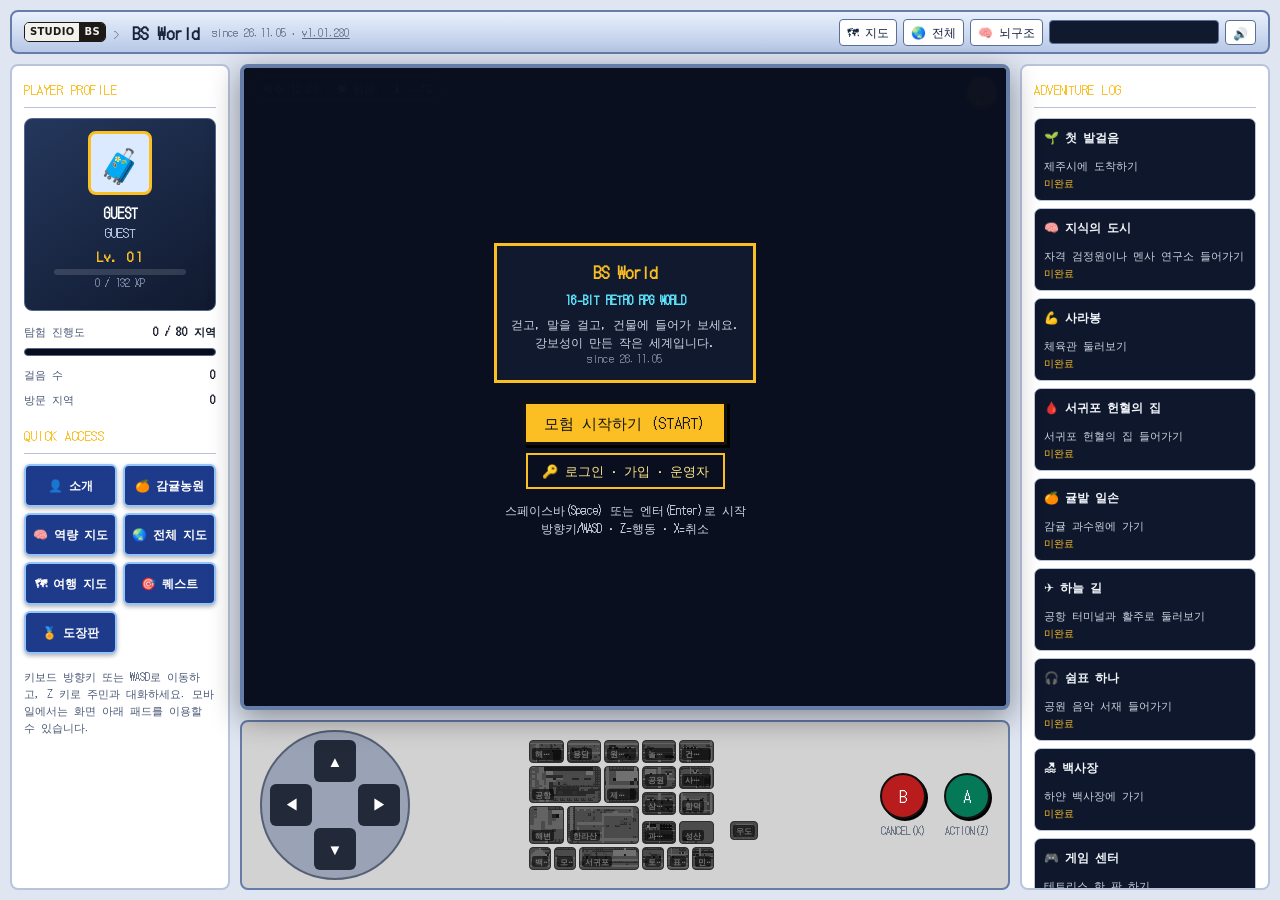
==== commit 24468d0d: "Add files via upload" ====
--- a/index.html
+++ b/index.html
@@ -1,7 +1,7 @@
 <!DOCTYPE html>
 <html lang="ko">
 <head>
-<meta name="bs-notes" content="스튜디오 박 새 간판·캐릭터 NPC, 방 크기 조정과 소파 2×2|박지혜 채널은 대표 영상 하나만 재생", "사무실·공방 책상과 외가 창문 대사 바로잡기">
+<meta name="bs-notes" content="스튜디오 박 외관을 애니메이션 작업실 느낌으로(필름 지붕·연필·슬레이트)", "사무실·공방 책상과 외가 창문 대사 바로잡기">
   <meta charset="utf-8">
   <meta name="viewport" content="width=device-width, initial-scale=1, viewport-fit=cover">
   <title>BS World</title>
@@ -330,7 +330,7 @@
   <p class="world-note" style="margin-top:14px">키보드 방향키 또는 WASD로 이동하고, Z 키로 주민과 대화하세요. 모바일에서는 화면 아래 패드를 이용할 수 있습니다.</p>
 </aside>
 
-<div id="bar"><a class="hubLink" href="https://studio-bs.pages.dev/" title="STUDIO BS 홈으로"><span class="sbsLg"><i>STUDIO</i><u>BS</u></span><span class="sbsAr">›</span></a><b>BS World</b><small class="since">since 26.11.05 · <span id="appVer" onclick="showPatchLog()" title="패치 내역 보기" style="cursor:pointer;text-decoration:underline">v1.01.279</span></small><button id="updBell" hidden onclick="showPatch()" title="새 패치" style="background:#dc2626;color:#fff;border:0;border-radius:6px;padding:2px 8px;font-weight:bold;cursor:pointer"></button><button id="rtBtn" onclick="showRt()" title="지금 접속 중" style="background:#0f766e;color:#fff;border:0;border-radius:6px;padding:2px 8px;font-weight:bold;cursor:pointer" hidden>👥 1</button><button id="chatBtn" onclick="chatOpen()" title="대화하기 (T)" style="background:#1e3a8a;color:#fff;border:0;border-radius:6px;padding:2px 8px;font-weight:bold;cursor:pointer;margin-left:4px" hidden>💬</button><button id="msBtn" hidden onclick="showMessenger()" title="메신저" style="background:#fef3c7;border:1px solid #f59e0b;border-radius:6px;padding:2px 8px;font-weight:bold;cursor:pointer;margin-left:4px">💌</button><button id="nBell" hidden onclick="noteAdmin()" title="새 쪽지와 약속"></button><button id="qBell" hidden onclick="showQA()" title="새 방명록"></button><div id="vc" hidden>TODAY <i id="vcT">-</i> · TOTAL <i id="vcA">-</i></div><span class="brk"></span><button onclick="toggleMap()">🗺 지도</button><button onclick="showWorld()" title="서울과 제주 전체 지도">🌏 전체</button><button onclick="showBrain()">🧠 뇌구조</button><div id="npm" title="지금 나오는 음악"><span id="npt"></span></div><button id="bg" onclick="togBgm()">🔊</button></div>
+<div id="bar"><a class="hubLink" href="https://studio-bs.pages.dev/" title="STUDIO BS 홈으로"><span class="sbsLg"><i>STUDIO</i><u>BS</u></span><span class="sbsAr">›</span></a><b>BS World</b><small class="since">since 26.11.05 · <span id="appVer" onclick="showPatchLog()" title="패치 내역 보기" style="cursor:pointer;text-decoration:underline">v1.01.280</span></small><button id="updBell" hidden onclick="showPatch()" title="새 패치" style="background:#dc2626;color:#fff;border:0;border-radius:6px;padding:2px 8px;font-weight:bold;cursor:pointer"></button><button id="rtBtn" onclick="showRt()" title="지금 접속 중" style="background:#0f766e;color:#fff;border:0;border-radius:6px;padding:2px 8px;font-weight:bold;cursor:pointer" hidden>👥 1</button><button id="chatBtn" onclick="chatOpen()" title="대화하기 (T)" style="background:#1e3a8a;color:#fff;border:0;border-radius:6px;padding:2px 8px;font-weight:bold;cursor:pointer;margin-left:4px" hidden>💬</button><button id="msBtn" hidden onclick="showMessenger()" title="메신저" style="background:#fef3c7;border:1px solid #f59e0b;border-radius:6px;padding:2px 8px;font-weight:bold;cursor:pointer;margin-left:4px">💌</button><button id="nBell" hidden onclick="noteAdmin()" title="새 쪽지와 약속"></button><button id="qBell" hidden onclick="showQA()" title="새 방명록"></button><div id="vc" hidden>TODAY <i id="vcT">-</i> · TOTAL <i id="vcA">-</i></div><span class="brk"></span><button onclick="toggleMap()">🗺 지도</button><button onclick="showWorld()" title="서울과 제주 전체 지도">🌏 전체</button><button onclick="showBrain()">🧠 뇌구조</button><div id="npm" title="지금 나오는 음악"><span id="npt"></span></div><button id="bg" onclick="togBgm()">🔊</button></div>
 
 <div id="scr">
   <canvas id="c"></canvas>
@@ -1878,7 +1878,10 @@
     case '㊿': { fl(); f('#00000022',2,28,28,3); f('#64748b',3,2,26,27); f('#94a3b8',3,2,26,2); for(let i=0;i<3;i++){f('#cbd5e1',5,6+i*8,22,6);f('#475569',13,8+i*8,6,2);f('#fef3c7',6,7+i*8,5,3)} break}
     case 'ⓠ': case 'ⓢ': case 'ⓥ': case 'ⓩ': { void t; fl(); const o=(k=='ⓠ'||k=='ⓥ')?0:-32, q=(k=='ⓠ'||k=='ⓢ')?0:-32; c.save(); c.beginPath(); c.rect(X,Y,32,32); c.clip(); const g=(col,a,b,w,h)=>{c.fillStyle=col;c.fillRect(X+o+a,Y+q+b,w,h)}; g('#0003',6,6,58,54); g('#111827',3,3,58,52); g('#1f2937',3,3,58,3); g('#fff',6,7,52,42); const im=imgT(x<8?JH_IMG.pc1:JH_IMG.pc2); if(im){c.imageSmoothingEnabled=true;c.drawImage(im,X+o+6,Y+q+7,52,42)} g('#374151',27,55,10,6); g('#4b5563',20,60,24,4); g('#22c55e',55,51,3,2); c.restore(); break }
     case 'ⓧ': { gr(); f('#fce7f3',0,4,32,28); f('#be185d',0,0,32,6); f('#f9a8d4',0,6,32,2); f('#9d174d',0,28,32,4); break }
-    case 'ⓨ': { gr(); f('#fdf2f8',0,0,32,32); f('#9d174d',0,0,32,2); f('#475569',3,5,26,21); f('#bae6fd',5,7,22,17); f('#e0f2fe',7,9,7,6); f('#f472b6',5,23,22,2); f('#cbd5e1',0,28,32,4); break }
+    case 'ⓨ': { gr(); f('#111827',0,0,32,32); for(let i=0;i<4;i++){f('#f8fafc',2+i*8,1,4,3);f('#f8fafc',2+i*8,28,4,3)} f('#bae6fd',3,6,26,20); f('#e0f2fe',5,8,8,5); f('#111827',17,12,2,2); f('#111827',16,14,4,1); f('#111827',17,15,2,5); f('#111827',15,16,6,1); f('#111827',16,20,1,4); f('#111827',19,20,1,4); f('#f472b6',22,9,4,4); break }
+    case 'Ⓖ': { gr(); f('#0003',0,20,32,12); f('#111827',0,8,32,24); for(let i=0;i<4;i++){f('#f8fafc',2+i*8,10,4,3);f('#f8fafc',2+i*8,27,4,3)} const k2=(x%3); f(['#f9a8d4','#fde68a','#93c5fd'][k2],3,15,26,10); f('#111827',15,15,2,10); f('#fff',6,17,6,6); f('#fff',19,17,6,6); break }
+    case 'Ⓘ': { gr(); f('#0003',12,28,10,3); f('#facc15',12,6,8,22); f('#eab308',17,6,3,22); f('#f472b6',12,2,8,5); f('#9ca3af',12,6,8,2); f('#fde68a',13,26,6,3); f('#78350f',15,28,2,3); break }
+    case 'Ⓙ': { gr(); f('#0003',5,28,24,3); f('#111827',5,12,22,17); f('#f8fafc',7,15,18,1); f('#f8fafc',7,19,12,1); f('#f8fafc',7,23,16,1); f('#111827',4,5,24,6); for(let i=0;i<4;i++)f('#f8fafc',6+i*6,6,3,4); break }
     case 'ⓣ': case 'ⓤ': { fl(); const o=k=='ⓣ'?0:-32; c.save(); c.beginPath(); c.rect(X,Y,32,32); c.clip(); const g=(col,a,b,w,h)=>{c.fillStyle=col;c.fillRect(X+o+a,Y+b,w,h)}; g('#0003',2,4,62,20); g('#92400e',1,0,62,16); g('#b45309',1,0,62,3); g('#78350f',4,16,4,14); g('#78350f',56,16,4,14); g('#e5e7eb',18,4,24,6); g('#9ca3af',19,5,22,1); g('#9ca3af',19,7,22,1); g('#f8fafc',46,4,6,8); c.restore(); break }
     case 'ⓙ': { void t; if(typeof JH!='undefined'&&!JH.arts)jhLoad(); const m=typeof map!='undefined'&&map, B=m&&m.imgs&&m.imgs.find(b=>x>=b.x&&x<b.x+b.w&&y>=b.y&&y<b.y+b.h); tile(c,(B&&B.bg)||'w',x,y,0); const im=B&&imgT(B.src); if(im){const sw=im.naturalWidth/B.w,sh=im.naturalHeight/B.h; c.imageSmoothingEnabled=true; c.drawImage(im,(x-B.x)*sw,(y-B.y)*sh,sw,sh,X,Y,32,32)} break }
       case 'ⓛ': { void t; tile(c,'w',x,y,0); if(!JH.arts)jhLoad(); f('#3f2a1c',5,3,22,26); f('#f8fafc',8,6,16,20); const a=JH.arts&&JH.arts[JH_SLOTS[x+','+y]], im=a&&imgT(a.img); if(im){const r=Math.min(16/im.naturalWidth,20/im.naturalHeight),w=im.naturalWidth*r,h=im.naturalHeight*r; c.imageSmoothingEnabled=true; c.drawImage(im,X+8+(16-w)/2,Y+6+(20-h)/2,w,h)} else {f('#e2e8f0',8,6,16,20); f('#94a3b8',15,10,2,12); f('#94a3b8',10,15,12,2)} break }
@@ -2110,7 +2113,7 @@
 function shopClosed(id){const s=SHOP_H[id];if(!s)return false;if(s.fn)return s.fn();if(s.a>s.b){const j0=jejuNow(),m0=j0.h*60+(j0.m||0);return m0>=s.b&&m0<s.a}if(s.wk&&([0,6].includes(kstDow())||isHoliday()))return true;if(s.off!=null&&kstDow()==s.off)return true;const j=jejuNow(),m=j.h*60+(j.m||0);return m<s.a||m>=s.b}
 const shopLock=(x,y)=>{const d=map&&map.d&&map.d[x+','+y];return d&&SHOP_H[d[0]]&&map.par!=d[0]&&shopClosed(d[0])?SHOP_H[d[0]]:null};
 const anbangLock=(x,y)=>cur=='house'&&x==14&&y==7&&!isOwner();
-/* 친척·가족 집은 밤(22시~6시)에 운영자 말고는 들어갈 수 없음 */const LATE_HOMES=['gpHome','gmHome','uncleHome','nongmak'],lateLock=(x,y)=>{if(isOwner()||(typeof FRIEND!='undefined'&&FRIEND&&FRIEND.kind=='family')||!sleepHours())return false;const k=x+','+y,t=(map.d&&map.d[k])||(map.bd&&map.bd[k]);return !!(t&&LATE_HOMES.includes(t[0]))};
+/* 친척·가족 집은 밤(22시~6시)에 운영자 말고는 들어갈 수 없음 */var LATE_HOMES=['gpHome','gmHome','uncleHome','nongmak'],lateLock=(x,y)=>{if(isOwner()||(typeof FRIEND!='undefined'&&FRIEND&&FRIEND.kind=='family')||!sleepHours())return false;const k=x+','+y,t=(map.d&&map.d[k])||(map.bd&&map.bd[k]);return !!(t&&LATE_HOMES.includes(t[0]))};
 const sleepHours=()=>{const{h}=jejuNow();return h>=22||h<6};
 /* 한라산 통제 시간(성판악 코스). 10~3월 동절기는 2026년 공지 기준, 하절기 진달래밭 시간은 입산 마감에 맞춘 근사값 */
 const hallaWin=()=>{const m0=new Date(Date.now()+9*36e5).getUTCMonth();return m0>=9||m0<3},hallaClose=()=>cur=='halla3'?(13*60+30):hallaWin()?(11*60+30):(12*60+30),hallaOpen=()=>{const{h:a,m:b}=jejuNow(),n=a*60+b;return n>=300&&n<hallaClose()},hallaMsg=()=>{const c=hallaClose(),T=String(c/60|0)+':'+String(c%60).padStart(2,'0');return cur=='halla3'?'정상 하산 시간('+T+')이 지나 더 못 올라가요. 내려가 주세요.':cur=='halla2'?'진달래밭 통제소는 05:00~'+T+'에만 지나갈 수 있어요.':'성판악 입산은 05:00~'+T+'까지예요. 내일 아침 일찍 와 주세요.'};
@@ -2125,7 +2128,7 @@
 const marketDay=()=>{const q=+QS.get('day')||new Date(Date.now()+9*36e5).getUTCDate();return q%5==2};
 const marketOpen=()=>{const{h}=jejuNow();return marketDay()&&h>=8&&h<16};
 const elderSlot=k=>{const{h}=jejuNow();if(typeof WET=='function'&&WET())return 'home';if(kinHelp(k=='gp'?'gp1':'gp2'))return 'help';const r0=dayRnd('slot'+k);if(h<7||h>=18)return 'home';if(h<9)return 'yard';if(h<12){if(marketOpen()&&r0<.5)return 'market';return r0<.65?'hall':'yard'}if(h<14)return 'home';if(h<16){if(marketOpen())return 'market';return r0>.5?'walk':'hall'}return 'sea'};
-const homeLock=(x,y)=>{if(isOwner()||!sleepHours()||!map||!map.d)return false;const d=map.d[x+','+y];return !!d&&['gpHome','gmHome','nongmak','blackHouse'].includes(d[0])};   // 보성의 집은 방명록이 있어 늘 열어 둠. 안방만 운영자 전용
+var homeLock=(x,y)=>{if(isOwner()||!sleepHours()||!map||!map.d)return false;const d=map.d[x+','+y];return !!d&&['gpHome','gmHome','nongmak','blackHouse'].includes(d[0])};   // 보성의 집은 방명록이 있어 늘 열어 둠. 안방만 운영자 전용
 let lockT=0;
 const shutterKey=()=>cur=='gym'?'court':cur=='vol'?'volC':'vcB',shutterShut=()=>shopClosed(shutterKey());
 function free(x,y){
@@ -4102,7 +4105,7 @@
 const verNum=s=>{const m=/v?(\d+)\.(\d+)(?:\.(\d+))?/.exec(s||'');return m?[+m[1],+m[2],+(m[3]||0)]:null};
 const verNewer=(a,b)=>{if(!a||!b)return false;for(let i=0;i<3;i++){if(a[i]!=b[i])return a[i]>b[i]}return false};
 async function updCheck(){if(!/^https?:$/.test(location.protocol))return;UPD.last=Date.now();try{const u=location.pathname+'?upd='+Date.now();const hd=await fetch(u,{method:'HEAD',cache:'no-store'});const tag=hd.headers.get('etag')||hd.headers.get('last-modified')||'';if(tag&&tag==UPD.etag)return;UPD.etag=tag;const tx=await (await fetch(u,{cache:'no-store'})).text();const m=/id="appVer"[^>]*>(v\d+\.\d+(?:\.\d+)?)</.exec(tx),n=/name="bs-notes" content="([^"]*)"/.exec(tx),me=$('#appVer');if(!m||!me||!verNewer(verNum(m[1]),verNum(me.textContent)))return;UPD.next=m[1];UPD.notes=n?n[1].split('|').filter(Boolean):[];const b=$('#updBell');if(b){b.hidden=false;b.textContent='🔔 패치 '+m[1]}}catch(e){}}
-/*PATCHLOG*/const PATCH_LOG=[["v1.01.279", "26.11.16", ["스튜디오 박 새 간판·캐릭터 NPC, 방 크기 조정과 소파 2×2", "박지혜 채널은 대표 영상 하나만 재생"]],["v1.01.278", "26.11.16", ["스튜디오 박에 자매 NPC 2명 추가"]],["v1.01.277", "26.11.16", ["스튜디오 박: 소파·의자에 앉으면 화면 쪽을 바라봄"]],["v1.01.276", "26.11.16", ["스튜디오 박: 애니메이터 박 NPC, 큰 컴퓨터 위치 정리, 입구 소파"]],["v1.01.275", "26.11.16", ["스튜디오 박: 가운데 긴 책상(작업 문의 명함·펜통·방명록)과 입구 의자"]],["v1.01.274", "26.11.16", ["박점박 채널은 쇼츠까지 모두 재생"]],["v1.01.273", "26.11.16", ["작업 문의 액자 전화번호 공개 ON/OFF 설정"]],["v1.01.272", "26.11.16", ["토산에 애니메이터 작업실 '스튜디오 박' 추가(작품 액자·방명록·영상 컴퓨터)", "키위 하우스 2동으로 정리하고 마을 배치 변경"]],["v1.01.271", "26.11.16", ["TV 모든 채널을 최신 영상부터(쇼츠 제외)", "TV 채널 2개 추가"]],["v1.01.270", "26.11.16", ["TV LATENCY 채널은 좋아하는 영상부터 시작"]],["v1.01.269", "26.11.16", ["보성의 집 TV에 LATENCY 채널 추가(최신 영상부터 이어 보기)"]],["v1.01.268", "26.11.16", ["근손실 방지단 키오스크: BS World 계정으로 바로 기록(따로 로그인 필요 없음)", "키오스크 로그인을 아이디·비밀번호로 변경"]],["v1.01.267", "26.11.15", ["체육관 안내 데스크 옆에도 💪 근손실 방지단 키오스크 추가"]],["v1.01.266", "26.11.15", ["기록실에 💪 근손실 방지단 키오스크 추가", "키오스크에서 근력·유산소 운동 기록을 근손실 방지단에 바로 저장", "같은 기록 두 번 저장 방지"]],["v1.01.265", "26.11.15", ["로그인 버튼을 PLAYER PROFILE 제목 옆으로 이동"]],["v1.01.264", "26.11.13", ["휴대폰 첫 화면이 잘리던 문제 수정", "영화관 대기 손님에게 말을 걸 수 없던 문제 수정", "지도로 찜질방에 가면 맵 밖에 서던 문제 수정", "한라산 입구 NPC 겹침 수정"]],["v1.01.263", "26.11.13", ["로그인·가입 계정(다른 기기에서 이어하기)", "프로필 버튼 정리, 오른쪽 위 로그인 버튼", "첫 화면에 로그인·가입·운영자 버튼", "STUDIO BS 카드 6장(COMMONDER·D-DAY KITCHEN 추가)", "방명록에서 약속 잡기·내 신청 결과 확인", "약속 거절 시 사유 안내"]],["v1.01.262", "26.11.08", ["프로필 표시 GUEST·FRIEND·MASTER 대문자로"]],["v1.01.261", "26.11.08", ["XP와 레벨(모든 콘텐츠 = 만렙)", "서울·부산·공항·지하철 칭호"]],["v1.01.260", "26.11.08", ["아바타 꾸미기(성별·머리·색·옷·안경·콘셉트)와 아바타 코드", "프로필 GUEST·Friend·Master 표시", "오락실 새 배치와 리그 대전 부스 2세트", "💌 메신저(1:1·단체방)"]],["v1.01.259", "26.11.08", ["칭호 퀘스트·이름 위 칭호", "명소 스탬프", "계절·명절 이벤트", "주간 순위·명예의 전당", "방명록 게시판을 집 앞 마당으로", "같이 찍는 즉석사진·콘테나 같이 채우기·등산 응원", "성산일출봉 분화구 전망", "비행기·기차 건너뛰기", "추천 코스 안내", "PC 게임 중 화면 정리", "게임별 버튼 정리", "첫 화면 로딩 빠르게"]],["v1.01.258", "26.11.08", ["그림 퍼즐 4×4·사진관 사진으로"]],["v1.01.257", "26.11.08", ["⚔ 대전 오락기(테트리스 공격 줄·미니게임 점수 대결)", "게임마다 처음 설명 창·❓ 방법", "숨은 그림 찾기·그림 퍼즐", "서우봉·사라오름·진달래밭·구상나무·사육신역사관 설명판"]],["v1.01.256", "26.11.08", ["운영자 승인 대기함(도트 그림·사진) 실시간 알림", "프로필 문구 간단하게"]],["v1.01.255", "26.11.08", ["그림 공방 등록·오락기 순위 등록 고침", "오락 끝난 뒤 못 움직이던 문제 고침", "리듬 탭: 곡 4개·HP·MISS 종료", "동접자 음식·앉은 모습 보이기", "퇴장 즉시 접속자 수 반영", "귤·키위 수확과 콘테나", "우당 도서관 안내문", "체육관 트랙 달리기", "사진관 기계 추가", "손님이 카운터 안에 못 들어가게"]],["v1.01.254", "26.11.08", ["내 방 거울을 벽걸이 거울로 바꾸기"]],["v1.01.253", "26.11.08", ["친구 코드 입력 시 FRIEND 표시와 로그아웃 버튼"]],["v1.01.252", "26.11.08", ["같은 지역 접속자가 안 보이던 문제 고치기"]],["v1.01.251", "26.11.08", ["이름을 바꾸면 다른 사람 화면에도 바로 반영"]],["v1.01.250", "26.11.08", ["한라산 통제문 옆으로 돌아가던 곳 막기", "성판악에서 입산하면 진달래밭 통제소는 통과", "한라산 하산 전용 비밀 포탈"]],["v1.01.249", "26.11.08", ["성판악 입산 통제문 옆으로 지나가던 것 막기"]],["v1.01.248", "26.11.08", ["전시에 학력·체육·무도 부문 추가", "자격증 분야별(IT·외국어 등) 보기"]],["v1.01.247", "26.11.08", ["처음 안내에 대화·팁 설명", "다른 사람을 처음 만나면 대화 안내"]],["v1.01.246", "26.11.08", ["키보드 H로 팁 보기·넘기기"]],["v1.01.245", "26.11.08", ["💡 TIP 전구(지역별 팁)"]],["v1.01.244", "26.11.08", ["채팅 입력 중일 때 내 머리 위에도 말풍선"]],["v1.01.243", "26.11.08", ["채팅 보낸 뒤 바로 움직이기(T로 열기)", "채팅 기록 잠시 뒤 사라지기", "채팅 입력창 작게"]],["v1.01.242", "26.11.08", ["접속자끼리 자유 대화(입력 중 표시)"]],["v1.01.241", "26.11.08", ["기록실 메모에 시간 넣기", "기록실 달력에 잡힌 약속 표시", "구글 캘린더 구독 주소"]],["v1.01.240", "26.11.08", ["기록실 의자에 앉으면 기록 단말기 바로 열기"]],["v1.01.239", "26.11.08", ["기록실·키오스크·랭킹에서 누를 때 화면이 위로 튀지 않게"]],["v1.01.238", "26.11.08", ["원래 전시 항목도 수정 가능", "전시 순서 바꾸기·정렬", "전시 항목 사진 붙이기", "기록실 통계(연속 기록·7일 그래프)", "기록 백업 내려받기", "등록 폼 접기"]],["v1.01.237", "26.11.08", ["전시 항목 수정·기간·연도별 직책·아이콘 고르기"]],["v1.01.236", "26.11.08", ["기록실 공부 시간을 시작~끝 시각으로 입력", "시험 D-day 표시"]],["v1.01.235", "26.11.08", ["자격 센터·사진관 2층 아래쪽 바깥 풍경 비침 고치기"]],["v1.01.234", "26.11.08", ["공부 장소 이름을 도서관 열람실로"]],["v1.01.233", "26.11.08", ["공부·독서 장소에 카페 추가"]],["v1.01.232", "26.11.08", ["주인장 로그인하면 어느 기기에서든 진행 상황 이어하기"]],["v1.01.231", "26.11.08", ["공부·독서할 때 장소 고르기(집·독서실·BS World 열람실)"]],["v1.01.230", "26.11.08", ["기록실에 운영자 기록 등록 폼(운동·공부 시간·시험 접수·메모)"]],["v1.01.229", "26.11.08", ["자격·수상 전시를 부문별로 보기(자격증·수상·대외활동·동아리)", "전시 항목 직접 더하기와 공개 설정"]],["v1.01.228", "26.11.08", ["기록 하나하나 나만 보기 설정(시험 접수·기록실·자격증 전시)"]],["v1.01.227", "26.11.08", ["자격 센터에 기록실 만들기(달력으로 공부·운동·시험 접수 기록 보기)", "우당 도서관 앞 기록 키오스크"]],["v1.01.226", "26.11.08", ["열람실 공부·독서 시간 재기와 랭킹"]],["v1.01.225", "26.11.08", ["대화 줄마다 말하는 사람 이름 바꾸기", "우당 도서관 들어갈 때 자동 대화 없애기"]],["v1.01.224", "26.11.08", ["자격 센터 안내판을 시험 일정표로"]],["v1.01.223", "26.11.08", ["호텔 사무실 이름 바로잡기", "삼화지구 길 안내 대사 방향 바로잡기", "한라산 탐방 시간 안내 다듬기"]],["v1.01.222", "26.11.08", ["주인장 프로필을 BS World 캐릭터로", "STUDIO BS에서 BS World는 사이트 열기 빼기"]],["v1.01.221", "26.11.08", ["STUDIO BS 안내판 대신 총괄 직원이 안내", "STUDIO BS 공간 넓히고 의자·소파 더 놓기"]],["v1.01.220", "26.11.08", ["상단 제목 줄에 STUDIO BS 로고 배지", "STUDIO BS 내부를 홈페이지처럼 꾸미기(로고 벽·프로젝트 카드)", "자격 센터 크기 줄이고 책상·의자 놓기"]],["v1.01.219", "26.11.08", ["BS WORLD 게시판 크기 키우기(전단지 크게, 간격 넓게)"]],["v1.01.218", "26.11.08", ["STUDIO BS 건물 따로 만들기(자격 센터와 분리)"]],["v1.01.217", "26.11.08", ["STUDIO BS 안내판을 자격·프로젝트 센터 안으로 이동"]],["v1.01.216", "26.11.08", ["STUDIO BS 안내판은 새 창으로 열기"]],["v1.01.215", "26.11.08", ["자격·프로젝트 센터에 혹시나? 역시나! 컴퓨터 추가"]],["v1.01.214", "26.11.08", ["STUDIO BS로 가는 길(제목 줄 링크, 삼화지구 안내판)"]],["v1.01.213", "26.11.07", ["손님 갤러리 작가 이름·날짜 표시"]],["v1.01.212", "26.11.07", ["손님 갤러리 불러오기 수정"]],["v1.01.211", "26.11.07", ["사진관 2층 손님 갤러리(승인 후 공개)"]],["v1.01.210", "26.11.07", ["사진관 전체 보기에 액자 사진 포함"]],["v1.01.209", "26.11.07", ["휴대폰 사진 찍기: 카메라 앱으로 찍기 버튼, 카메라 연결 개선"]],["v1.01.208", "26.11.07", ["접속자끼리 간단 대화(정해진 문장)"]],["v1.01.207", "26.11.07", ["친구 접속 시 송 전용 대사는 송만 하도록 수정"]],["v1.01.206", "26.11.07", ["PC방 화면은 실제 게임 영상만","원도심 식당 간판 글씨 복구", "패치 내역에서 친척·가족 관련 항목 숨김"]],["v1.01.205", "26.11.07", ["운영자 로그인하면 송 대사 바로 적용", "외삼촌네 거실 메모를 상 위 쪽지로"]],["v1.01.204", "26.11.07", ["관공서 공휴일 휴무","역 사무실 전광판 수정", "제주 세로 큰길 차도", "함덕 해안길 연결"]],["v1.01.203", "26.11.07", ["공항마다 BS 에어 24시 전용 카운터"]],["v1.01.202", "26.11.07", ["제주공항 안내 문구 수정(국내선·국제선 한 건물)"]],["v1.01.201", "26.11.07", ["가족만 밤 방문 가능(친척은 게스트와 같음)","게시판 전단지 크게 보기", "시청·서귀포시청·자격증 사업단 운영시간과 민원인", "자격증 사업단 창구별 개편"]],["v1.01.200", "26.11.07", ["외삼촌네 밤에는 주무심, 운영자 대사 적용","밤에는 친척 집 방문 제한"]],["v1.01.199", "26.11.07", ["인천공항 국내선(제주)·국제선 구역 나눔, 인천↔제주 노선"]],["v1.01.198", "26.11.07", ["키위 하우스 줄이고 공터 추가", "외갓집을 토산으로 이동"]],["v1.01.197", "26.11.07", ["패치 내역 10개씩 보기"]],["v1.01.196", "26.11.07", ["첫 안내 창에 사이트 아이콘"]],["v1.01.195", "26.11.07", ["첫 안내 문구 정리"]],["v1.01.194", "26.11.07", ["서우봉·성산일출봉은 정해진 길로만, 성산일출봉 하산로 추가"]],["v1.01.193", "26.11.07", ["처리된 쪽지 90일 자동 삭제", "이어하기 코드", "처음 온 사람 안내·목적지 표시", "서귀포 매일올레시장 등 볼거리 추가"]],["v1.01.192", "26.11.07", ["접속자끼리 겹치지 않게, 마주 보고 말 걸기"]],["v1.01.191", "26.11.06", ["차도 폭 통일·보행로 정리, 위치 오류 수정", "관광지 푯말 추가(네이버 지도·사진)"]],["v1.01.190", "26.11.06", ["제주 차도·보행로, 택시 운행, 거리별 자전거·택시·시외버스 이동", "서귀포 확대·서귀포시청, 모슬포항과 토산 사이로 이동", "한라산 지도 칸 확장"]],["v1.01.189", "26.11.06", ["외삼촌네 집, 토산은 키위 안내만", "제주공항 터미널 확장(편의점·카페·식당·기념품)", "찜질방 흔적 용담으로, 잘도식당·제주미소 위치 교환, 용두암", "시청→한라산 왼쪽 길"]],["v1.01.188", "26.11.06", ["성산일출봉 주차장 확대, 다른 곳에 나오던 공항 주차장·바다 문구 수정", "표선 북동쪽 길과 성산 연결", "할아버지댁 뒤 감귤밭, 외가 앞 닭장·꽃나무 밭", "호텔 객실 침대에서 숙박"]],["v1.01.187", "26.11.06", ["우도 가판대에 음식 표시, 벤치 추가", "자리가 없으면 음식을 들고 먹기", "우도봉 게스트하우스 출입·숙박"]],["v1.01.186", "26.11.06", ["성산↔우도 도항선 달별 시간표·다음 배 안내(실시간 아님)"]],["v1.01.185", "26.11.06", ["공항 활주로 JEJU·차도·주차장, 비행기는 활주로에서만", "제주시청·한라산 1.5칸씩 나누고 공항에서 북동쪽 길로 시청 연결", "구역 경계는 길로만 통과, 어긋난 연결 수정", "앉을 때 스크린·무대·바다·테이블 방향 보기", "NPC 대사 위치 안내 수정, 서귀포 주민 추가", "모슬포항·우도 여객선 화면 수정"]],["v1.01.184", "26.11.06", ["모슬포항·우도 추가"]],["v1.01.183", "26.11.06", ["해변·백사장 위치와 길 연결"]],["v1.01.182", "26.11.06", ["과수원 길 정리·표선 중간길 연결"]],["v1.01.181", "26.11.06", ["자격·프로젝트 센터 단순화·사이트 컴퓨터"]],["v1.01.180", "26.11.06", ["성산일출봉 추가", "제주 해안선과 길 통일"]],["v1.01.179", "26.11.06", ["공항 아래쪽 도로로 시청 연결", "찜질방을 용담으로·지역명 변경"]],["v1.01.178", "26.11.06", ["자격·프로젝트 센터 1층으로 통합"]],["v1.01.177", "26.11.06", ["자격증 사업단 추가·시험 접수 이전"]],["v1.01.176", "26.11.06", ["자격·프로젝트 센터를 삼화지구로"]],["v1.01.175", "26.11.06", ["게시판 가로 4칸·스크롤"]],["v1.01.174", "26.11.06", ["한라산 입산 통제 시간 실제 기준으로"]],["v1.01.173", "26.11.06", ["제주 지도 배치와 길 연결 재정리"]],["v1.01.172", "26.11.06", ["인천공항 영종도 해안 표현"]],["v1.01.171", "26.11.06", ["인천을 별도 지역으로 분리"]],["v1.01.170", "26.11.06", ["제주미소 간판 위치"]],["v1.01.169", "26.11.06", ["BS WORLD 게시판 디자인", "운영자 전단지 올리기"]],["v1.01.168", "26.11.06", ["골드키위 전단지 교체"]],["v1.01.167", "26.11.06", ["한라산 탐방로 재구성·사라오름", "삼화지구 이름과 제주 지도 배치"]],["v1.01.166", "26.11.06", ["가족 호칭을 접속자에 맞게 표시"]],["v1.01.165", "26.11.06", ["토산 외할아버지 방문"]],["v1.01.164", "26.11.06", ["토산 가족 NPC 추가"]],["v1.01.163", "26.11.06", ["토산 농장 대사 수정"]],["v1.01.162", "26.11.06", ["토산 하우스에서 키위 재배", "게시판에 골드키위 판매 안내"]],["v1.01.161", "26.11.06", ["토산 감귤 하우스 마을 추가"]],["v1.01.160", "26.11.06", ["한라산과 백록담 추가"]],["v1.01.159", "26.11.06", ["객석 방향 수정", "봉우리 푯말 구분·사진", "공항 운영시간", "해운대 비치 호텔", "대한민국 전체 지도"]],["v1.01.158", "26.11.06", ["공항 카운터·수하물 벨트·수속 줄", "보관함 크기별 이용", "사무실 방 분리", "맞이방 지하철 입구 이동", "부산 지도 실제 위치"]],["v1.01.157", "26.11.06", ["서울역 등 무궁화호 노선", "역·공항 큰 전광판과 안내 방송", "인천공항 현황 연결"]],["v1.01.156", "26.11.06", ["공항철도 방향 수정·김포공항 연결", "인천국제공항 추가"]],["v1.01.155", "26.11.06", ["김포공항·김해공항 한 지도로 크게"]],["v1.01.154", "26.11.06", ["서울역 GTX-A 입구·버스환승센터", "부산항 다듬기"]],["v1.01.153", "26.11.06", ["해운대 재설계(해운대역·구남로·해변)"]],["v1.01.152", "26.11.06", ["김해공항 청사 재설계·경전철 공항역", "부산항 추가"]],["v1.01.151", "26.11.06", ["김해공항 국내선·국제선 청사", "제주·김포·김해 노선", "김포공항 국제선 청사 분리"]],["v1.01.150", "26.11.06", ["서울역 지하철 입구 새 디자인", "서울역 아울렛 2개 층", "부산 해운대·전통시장 추가"]],["v1.01.149", "26.11.06", ["공덕역·경의중앙선 연결", "서울역·부산역과 KTX", "부산 지도 분리", "버스 하차 벨 소리"]],["v1.01.148", "26.11.06", ["역 안 편의점·카페·먹거리·사무실·보관함"]],["v1.01.147", "26.11.06", ["환승역 대합실 노선별 확장", "역 건물 크기와 디자인 개선"]],["v1.01.146", "26.11.06", ["노량진역 내부 확장, 1호선·9호선 구역 분리"]],["v1.01.145", "26.11.06", ["환승 통로 옆길 막기"]],["v1.01.144", "26.11.06", ["노량진역 1호선·9호선 입구 구분"]],["v1.01.143", "26.11.06", ["교통카드와 개찰구", "역마다 교통카드 충전기", "승객도 개찰구·환승 통로 이용"]],["v1.01.142", "26.11.06", ["지상 구간 열차 운행", "철도 위 육교와 도로 아래 선로"]],["v1.01.141", "26.11.06", ["승강장에 도착까지 남은 시간 표시"]],["v1.01.140", "26.11.06", ["아직 없는 방향은 공사 중으로 표시"]],["v1.01.139", "26.11.06", ["종착역 열차 안내 문구"]],["v1.01.138", "26.11.06", ["글자 겹침 자동 정리", "노량진 9호선 아래층 계단"]],["v1.01.137", "26.11.06", ["역 전광판 안내 문구 정리"]],["v1.01.136", "26.11.06", ["역마다 상행·하행 전광판", "노량진-상도 샛길"]],["v1.01.135", "26.11.06", ["역마다 상행·하행 전광판", "노량진-상도 샛길"]],["v1.01.134", "26.11.06", ["용산역 외관·출입구 3곳", "앉는 방향 전체 정리"]],["v1.01.133", "26.11.06", ["역 가게 메뉴 진열", "쇼핑몰 상점·먹거리·피규어"]],["v1.01.132", "26.11.06", ["용산역 에스컬레이터·엘리베이터 연출"]],["v1.01.131", "26.11.06", ["PC방 게임 영상 추가"]],["v1.01.130", "26.11.06", ["PC방 조작 잠김 방지·건너뛰기", "5인실 앞 통로 넓히기", "시간대별 사람 수 조정"]],["v1.01.129", "26.11.06", ["PC방 조작 잠김 방지·건너뛰기", "5인실 앞 통로 넓히기", "시간대별 사람 수 조정"]],["v1.01.128", "26.11.06", ["노량진 학원 이름 정리·토익스피킹학원"]],["v1.01.127", "26.11.06", ["노량진 기사 자격 학원"]],["v1.01.126", "26.11.06", ["노량진 토익·영어 학원"]],["v1.01.125", "26.11.06", ["학원 이름 BS스터디로"]],["v1.01.124", "26.11.06", ["용산역 1·2층 분리, 에스컬레이터·엘리베이터"]],["v1.01.123", "26.11.06", ["전기자전거 제주 풍경"]],["v1.01.122", "26.11.06", ["제주 가까운 곳은 전기자전거"]],["v1.01.121", "26.11.06", ["서울 빠른 이동을 따릉이로"]],["v1.01.120", "26.11.06", ["서울 빠른 이동을 따릉이로"]],["v1.01.119", "26.11.06", ["휴대폰 카메라 촬영 개선"]],["v1.01.118", "26.11.06", ["용산역 재구성(구역·전광판·안내방송·식당·TV)"]],["v1.01.117", "26.11.06", ["KTX 개통 준비 중 안내"]],["v1.01.116", "26.11.06", ["KTX 열차 그림"]],["v1.01.115", "26.11.06", ["PC방 LCK 생방송 버튼", "버스 안내·벨 소리"]],["v1.01.114", "26.11.06", ["PC방 스크린을 BS TV LCK 채널로"]],["v1.01.113", "26.11.06", ["PC룸 입장 오류 고침"]],["v1.01.112", "26.11.06", ["PC룸 드나드는 문 고침"]],["v1.01.111", "26.11.06", ["PC방 통로 넓히기·시간 충전 추가"]],["v1.01.110", "26.11.06", ["PC방 LCK 중계 스크린"]],["v1.01.109", "26.11.06", ["PC방 승패 화면 교체"]],["v1.01.108", "26.11.06", ["가족 대사 다듬기"]],["v1.01.107", "26.11.06", ["활주로 옆 잔디에 공항 이름 표시"]],["v1.01.106", "26.11.06", ["어머니 나들이 일과", "해변공연장 사무동·계단 객석"]],["v1.01.105", "26.11.06", ["영화관 상영 시간별 문·청소", "별도봉 새 지도·사라봉 샛길", "야외공연장 2곳", "카페 함덕 좌석 다양화"]],["v1.01.104", "26.11.06", ["음식 그림 새로 그리기", "볼링 장비 가게 한 공간으로", "찜질방 매트 앉기·자기 선택", "PC방 입구 넓히기·게임 영상"]],["v1.01.103", "26.11.06", ["오락실 새 게임 9종·순위판", "건물 외관 다듬기", "제주 달리기 일정 게시판"]],["v1.01.102", "26.11.06", ["즉석사진 배경 고르기", "대사 위치 안내 오류 고침"]],["v1.01.101", "26.11.06", ["펜션 방별 다른 디자인", "어르신 대사 다듬기"]],["v1.01.100", "26.11.06", ["표선 오일장 장날 열림"]],["v1.01.099", "26.11.06", ["표선 지도 넓히기"]],["v1.01.098", "26.11.06", ["마을 경로당과 어르신 하루 일과"]],["v1.01.097", "26.11.06", ["시청 주차장 차 수정"]],["v1.01.096", "26.11.06", ["버스 장면 낮밤 구분"]],["v1.01.095", "26.11.06", ["함덕 해변 카페 추가"]],["v1.01.094", "26.11.06", ["음식 주문·착석 때 음식 크게 보기", "창구 표지판 위치 수정"]],["v1.01.093", "26.11.06", ["패치 알림 빠르게 확인"]],["v1.01.092", "26.11.06", ["가 본 곳만 지도 이동"]],["v1.01.091", "26.11.06", ["가 본 곳만 지도 이동"]],["v1.01.090", "26.11.06", ["함덕 가게 입장", "시외버스 정류장 양방향"]],["v1.01.089", "26.11.06", ["함덕 가게 입장", "시외버스 정류장 양방향"]],["v1.01.088", "26.11.06", ["함덕 해변과 제주시청 실제 모습 반영"]],["v1.01.087", "26.11.06", ["함덕 해변과 제주시청 실제 모습 반영"]],["v1.01.086", "26.11.06", ["시청 민원실 창구·번호표·전광판·청원경찰", "시청 운영시간", "서우봉 산책로"]],["v1.01.085", "26.11.06", ["제주시외버스터미널과 시청 공원 옮기기"]],["v1.01.084", "26.11.06", ["제주시청 왼쪽 길 정리"]],["v1.01.083", "26.11.06", ["모바일 극장 안내 추가"]],["v1.01.082", "26.11.06", ["제주시청과 함덕서우봉해변"]],["v1.01.081", "26.11.06", ["제주시청과 함덕서우봉해변"]],["v1.01.080", "26.11.06", ["제주 극장 예매 페이지 바로 연결"]],["v1.01.079", "26.11.06", ["탈의실 옷 갈아입기"]],["v1.01.078", "26.11.06", ["탈의실 옷 갈아입기"]],["v1.01.077", "26.11.06", ["컵밥거리 넓히기", "영등포·여의나루 양방향 역", "용산역 대합실·KTX·아이파크몰", "타임스퀘어", "한강버스"]],["v1.01.076", "26.11.06", ["컵밥거리 넓히기"]],["v1.01.075", "26.11.06", ["노량진 학원과 강의실"]],["v1.01.074", "26.11.06", ["노량진 학원과 강의실"]],["v1.01.073", "26.11.06", ["김포공항 공항버스"]],["v1.01.072", "26.11.06", ["9호선 개화역 추가와 서울 지도 배치"]],["v1.01.071", "26.11.06", ["PC방 동선 수정", "공항 키오스크와 새벽 손님"]],["v1.01.070", "26.11.06", ["PC방 카운터·주방·키오스크·에어컨·게임 책장·투명 흡연실"]],["v1.01.069", "26.11.06", ["PC방 유리 룸·커플 소파·손님 늘리기"]],["v1.01.068", "26.11.06", ["창작 공방 벽 수정·손님·24시간", "전시 가판대 진열 수정", "가족 대화 추가"]],["v1.01.067", "26.11.06", ["펜션 2·3층과 객실 투숙", "공항과 활주로 합치기", "맵 NPC 대화 추가"]],["v1.01.066", "26.11.06", ["펜션 2·3층과 객실 투숙 표시"]],["v1.01.065", "26.11.06", ["사진관 체험 공간 잇기", "체육관 손님 늘리기", "실제 제주 극장 시간표 연결"]],["v1.01.064", "26.11.06", ["사진관 체험 공간 하나로 잇기", "전시관 손님 늘리기"]],["v1.01.063", "26.11.06", ["TV 재생 안 되는 영상 2초 후 넘기기"]],["v1.01.062", "26.11.06", ["수영장 손님 늘리기"]],["v1.01.061", "26.11.06", ["수영장 손님 늘리기"]],["v1.01.060", "26.11.06", ["노래방 영상 바로 열기"]],["v1.01.059", "26.11.06", ["수영장 수영복 받기와 남녀 탈의실", "수영복 모양 수정"]],["v1.01.058", "26.11.06", ["수영장 수영복 받기와 남녀 탈의실", "탈의실 의자 안내 수정"]],["v1.01.057", "26.11.06", ["PC방 분리: 커플석·룸·흡연실"]],["v1.01.056", "26.11.06", ["노래방 오류 확인 표시"]],["v1.01.055", "26.11.06", ["끊긴 길 잇기"]],["v1.01.054", "26.11.06", ["과수원 꽃 종류 늘리기"]],["v1.01.053", "26.11.06", ["과수원 꽃밭 넓히기"]],["v1.01.052", "26.11.06", ["과수원 꽃밭 넓히기"]],["v1.01.051", "26.11.06", ["과수원 트럭·경운기·꽃밭·텃밭·타이벡"]],["v1.01.050", "26.11.06", ["바당 카페 좌석·손님 늘리기"]],["v1.01.049", "26.11.06", ["해녀의 집 테왁과 오늘의 메뉴 상"]],["v1.01.048", "26.11.06", ["원도심 돌담 정리"]],["v1.01.047", "26.11.06", ["러닝머신 방향과 세면대 수정"]],["v1.01.046", "26.11.06", ["오락실 이름 정리"]],["v1.01.045", "26.11.06", ["게임 센터 순위표 모양 변경"]],["v1.01.044", "26.11.06", ["영화 별점별 보기"]],["v1.01.043", "26.11.06", ["영화관 입구 길 막힘 수정", "방향키로 원하는 쪽에서 일어나기"]],["v1.01.042", "26.11.06", ["영화관 전광판 위치 수정"]],["v1.01.041", "26.11.06", ["접속자 겹침 완화와 이모지 바로 쓰기"]],["v1.01.040", "26.11.06", ["영화 별점 바로 표시"]],["v1.01.039", "26.11.06", ["해녀의 집 손님 자리와 오늘의 메뉴"]],["v1.01.038", "26.11.06", ["농막 아버지·귤 철 가족 방문", "늦은 시간 농막·하우스 잠금", "바다에 배와 물고기"]],["v1.01.037", "26.11.06", ["축구·풋살 공 차기", "대화 장소 추가", "친구 말풍선"]],["v1.01.036", "26.11.06", ["놀이터·바다 쪽 돌담 정리", "텐트 잠자기 연출", "사진관 등 방문객"]],["v1.01.035", "26.11.06", ["농구 코트 운영시간·출입구·예약기", "풋살·축구 야간 조명", "식수대·세면대·벤치 추가"]],["v1.01.034", "26.11.06", ["운동 체험 기록과 벤치프레스·러닝머신", "공놀이 움직임", "맵 연결·영업 안내판 위치 정리", "일어날 때 NPC 피하기"]],["v1.01.033", "26.11.06", ["게임 센터 개편: 초 맞추기 기계, 순위판, 활쏘기장, 사격장", "노래방 영상 바로 재생"]],["v1.01.032", "26.11.06", ["게임 승리·패배 화면", "영화관 전광판 글자 넘침 수정"]],["v1.01.031", "26.11.06", ["PC방 게임 화면 전면 개선"]],["v1.01.030", "26.11.06", ["캠핑장 데크·텐트 숙박·차박 주차장", "자격 센터 수료 항목 추가"]],["v1.01.029", "26.11.06", ["체육관·운동 기록실 통합, 농구 코트와 운동 체험", "사라봉 트랙 확장, 풋살·배드민턴", "축구장", "영화관 키오스크와 포스터 크게 보기", "소파·의자 앉기"]],["v1.01.028", "26.11.06", ["나눔·헌혈 센터 2개 층과 셔터", "명예의 전당", "사진 체험실"]],["v1.01.027", "26.11.06", ["펜션 객실과 도미토리"]],["v1.01.026", "26.11.06", ["과수원 농막과 하우스"]],["v1.01.025", "26.11.06", ["해녀의 집 다시 꾸미기"]],["v1.01.024", "26.11.06", ["사라봉 정상과 과수원 돌담"]],["v1.01.023", "26.11.06", ["용담 이름 변경", "그림 좋아요·전시 가판대·사진 전시"]],["v1.01.022", "26.11.06", ["사진관 같은 사진 중복 방지"]],["v1.01.021", "26.11.06", ["찜질방 방·볼링 장비 가게·영업시간"]],["v1.01.020", "26.11.06", ["볼링 굴리기와 건물 장식"]],["v1.01.019", "26.11.06", ["영화 기록 가져오기와 평점 라운지 개선"]],["v1.01.018", "26.11.06", ["같이 돌아다니기와 이모지 인사", "재생 안 되는 TV 영상 넘기기"]],["v1.01.017", "26.11.06", ["PC방 룸 추가"]],["v1.01.016", "26.11.06", ["출입구 방향 수정"]],["v1.01.015", "26.11.06", ["움직임 끊김 개선"]],["v1.01.014", "26.11.06", ["캠핑장·펜션·볼링장·찜질방 추가", "지역 이름 변경", "창작 공방과 벼룩시장", "동쪽 지역 넓히기", "사라봉 오르는 길과 여의도 길 수정"]],["v1.01.013", "26.11.06", ["지도 재배치와 제주민속촌", "수영장 개편", "게임 센터 게임 추가와 PC방 개선", "패치 알림 수정"]],["v1.01.012", "26.11.06", ["사진관 액자별 사진 올리기"]],["v1.01.011", "26.11.06", ["영화 예매와 평점 라운지"]],["v1.01.010", "26.11.06", ["영화관 상영 안내판과 개봉작 정보"]],["v1.01.009", "26.11.06", ["길 막힘 수정"]],["v1.01.008", "26.11.06", ["운영 기능 개선"]],["v1.01.006", "26.11.06", ["방명록 숨김 기능", "서버 연동 정리"]],["v1.01.005", "26.11.06", ["서버 연동 정리"]],["v1.01.004", "26.11.06", ["운영 기능 개선과 안내 문구 추가"]],["v1.01.003", "26.11.06", ["패치 내역 보기(상단 버전 번호 클릭)와 버전 표기 변경"]],['v1.01.001','26.11.06',['우당 도서관 1·2층·구내식당과 운영시간','수산시장, 컵밥거리, 사육신역사관','영화관 상영관·매점, 게임 센터·PC방·노래방 분리','순위 게임, 인형뽑기 확률 순위','무인 카페, 가게 영업시간과 안내판','도로 연결 통일, NPC 길막 수정, 지하철 이용객','버전 표시와 패치 알림']]];/*END*/
+/*PATCHLOG*/const PATCH_LOG=[["v1.01.280", "26.11.16", ["스튜디오 박 외관을 애니메이션 작업실 느낌으로(필름 지붕·연필·슬레이트)"]],["v1.01.279", "26.11.16", ["스튜디오 박 새 간판·캐릭터 NPC, 방 크기 조정과 소파 2×2", "박지혜 채널은 대표 영상 하나만 재생"]],["v1.01.278", "26.11.16", ["스튜디오 박에 자매 NPC 2명 추가"]],["v1.01.277", "26.11.16", ["스튜디오 박: 소파·의자에 앉으면 화면 쪽을 바라봄"]],["v1.01.276", "26.11.16", ["스튜디오 박: 애니메이터 박 NPC, 큰 컴퓨터 위치 정리, 입구 소파"]],["v1.01.275", "26.11.16", ["스튜디오 박: 가운데 긴 책상(작업 문의 명함·펜통·방명록)과 입구 의자"]],["v1.01.274", "26.11.16", ["박점박 채널은 쇼츠까지 모두 재생"]],["v1.01.273", "26.11.16", ["작업 문의 액자 전화번호 공개 ON/OFF 설정"]],["v1.01.272", "26.11.16", ["토산에 애니메이터 작업실 '스튜디오 박' 추가(작품 액자·방명록·영상 컴퓨터)", "키위 하우스 2동으로 정리하고 마을 배치 변경"]],["v1.01.271", "26.11.16", ["TV 모든 채널을 최신 영상부터(쇼츠 제외)", "TV 채널 2개 추가"]],["v1.01.270", "26.11.16", ["TV LATENCY 채널은 좋아하는 영상부터 시작"]],["v1.01.269", "26.11.16", ["보성의 집 TV에 LATENCY 채널 추가(최신 영상부터 이어 보기)"]],["v1.01.268", "26.11.16", ["근손실 방지단 키오스크: BS World 계정으로 바로 기록(따로 로그인 필요 없음)", "키오스크 로그인을 아이디·비밀번호로 변경"]],["v1.01.267", "26.11.15", ["체육관 안내 데스크 옆에도 💪 근손실 방지단 키오스크 추가"]],["v1.01.266", "26.11.15", ["기록실에 💪 근손실 방지단 키오스크 추가", "키오스크에서 근력·유산소 운동 기록을 근손실 방지단에 바로 저장", "같은 기록 두 번 저장 방지"]],["v1.01.265", "26.11.15", ["로그인 버튼을 PLAYER PROFILE 제목 옆으로 이동"]],["v1.01.264", "26.11.13", ["휴대폰 첫 화면이 잘리던 문제 수정", "영화관 대기 손님에게 말을 걸 수 없던 문제 수정", "지도로 찜질방에 가면 맵 밖에 서던 문제 수정", "한라산 입구 NPC 겹침 수정"]],["v1.01.263", "26.11.13", ["로그인·가입 계정(다른 기기에서 이어하기)", "프로필 버튼 정리, 오른쪽 위 로그인 버튼", "첫 화면에 로그인·가입·운영자 버튼", "STUDIO BS 카드 6장(COMMONDER·D-DAY KITCHEN 추가)", "방명록에서 약속 잡기·내 신청 결과 확인", "약속 거절 시 사유 안내"]],["v1.01.262", "26.11.08", ["프로필 표시 GUEST·FRIEND·MASTER 대문자로"]],["v1.01.261", "26.11.08", ["XP와 레벨(모든 콘텐츠 = 만렙)", "서울·부산·공항·지하철 칭호"]],["v1.01.260", "26.11.08", ["아바타 꾸미기(성별·머리·색·옷·안경·콘셉트)와 아바타 코드", "프로필 GUEST·Friend·Master 표시", "오락실 새 배치와 리그 대전 부스 2세트", "💌 메신저(1:1·단체방)"]],["v1.01.259", "26.11.08", ["칭호 퀘스트·이름 위 칭호", "명소 스탬프", "계절·명절 이벤트", "주간 순위·명예의 전당", "방명록 게시판을 집 앞 마당으로", "같이 찍는 즉석사진·콘테나 같이 채우기·등산 응원", "성산일출봉 분화구 전망", "비행기·기차 건너뛰기", "추천 코스 안내", "PC 게임 중 화면 정리", "게임별 버튼 정리", "첫 화면 로딩 빠르게"]],["v1.01.258", "26.11.08", ["그림 퍼즐 4×4·사진관 사진으로"]],["v1.01.257", "26.11.08", ["⚔ 대전 오락기(테트리스 공격 줄·미니게임 점수 대결)", "게임마다 처음 설명 창·❓ 방법", "숨은 그림 찾기·그림 퍼즐", "서우봉·사라오름·진달래밭·구상나무·사육신역사관 설명판"]],["v1.01.256", "26.11.08", ["운영자 승인 대기함(도트 그림·사진) 실시간 알림", "프로필 문구 간단하게"]],["v1.01.255", "26.11.08", ["그림 공방 등록·오락기 순위 등록 고침", "오락 끝난 뒤 못 움직이던 문제 고침", "리듬 탭: 곡 4개·HP·MISS 종료", "동접자 음식·앉은 모습 보이기", "퇴장 즉시 접속자 수 반영", "귤·키위 수확과 콘테나", "우당 도서관 안내문", "체육관 트랙 달리기", "사진관 기계 추가", "손님이 카운터 안에 못 들어가게"]],["v1.01.254", "26.11.08", ["내 방 거울을 벽걸이 거울로 바꾸기"]],["v1.01.253", "26.11.08", ["친구 코드 입력 시 FRIEND 표시와 로그아웃 버튼"]],["v1.01.252", "26.11.08", ["같은 지역 접속자가 안 보이던 문제 고치기"]],["v1.01.251", "26.11.08", ["이름을 바꾸면 다른 사람 화면에도 바로 반영"]],["v1.01.250", "26.11.08", ["한라산 통제문 옆으로 돌아가던 곳 막기", "성판악에서 입산하면 진달래밭 통제소는 통과", "한라산 하산 전용 비밀 포탈"]],["v1.01.249", "26.11.08", ["성판악 입산 통제문 옆으로 지나가던 것 막기"]],["v1.01.248", "26.11.08", ["전시에 학력·체육·무도 부문 추가", "자격증 분야별(IT·외국어 등) 보기"]],["v1.01.247", "26.11.08", ["처음 안내에 대화·팁 설명", "다른 사람을 처음 만나면 대화 안내"]],["v1.01.246", "26.11.08", ["키보드 H로 팁 보기·넘기기"]],["v1.01.245", "26.11.08", ["💡 TIP 전구(지역별 팁)"]],["v1.01.244", "26.11.08", ["채팅 입력 중일 때 내 머리 위에도 말풍선"]],["v1.01.243", "26.11.08", ["채팅 보낸 뒤 바로 움직이기(T로 열기)", "채팅 기록 잠시 뒤 사라지기", "채팅 입력창 작게"]],["v1.01.242", "26.11.08", ["접속자끼리 자유 대화(입력 중 표시)"]],["v1.01.241", "26.11.08", ["기록실 메모에 시간 넣기", "기록실 달력에 잡힌 약속 표시", "구글 캘린더 구독 주소"]],["v1.01.240", "26.11.08", ["기록실 의자에 앉으면 기록 단말기 바로 열기"]],["v1.01.239", "26.11.08", ["기록실·키오스크·랭킹에서 누를 때 화면이 위로 튀지 않게"]],["v1.01.238", "26.11.08", ["원래 전시 항목도 수정 가능", "전시 순서 바꾸기·정렬", "전시 항목 사진 붙이기", "기록실 통계(연속 기록·7일 그래프)", "기록 백업 내려받기", "등록 폼 접기"]],["v1.01.237", "26.11.08", ["전시 항목 수정·기간·연도별 직책·아이콘 고르기"]],["v1.01.236", "26.11.08", ["기록실 공부 시간을 시작~끝 시각으로 입력", "시험 D-day 표시"]],["v1.01.235", "26.11.08", ["자격 센터·사진관 2층 아래쪽 바깥 풍경 비침 고치기"]],["v1.01.234", "26.11.08", ["공부 장소 이름을 도서관 열람실로"]],["v1.01.233", "26.11.08", ["공부·독서 장소에 카페 추가"]],["v1.01.232", "26.11.08", ["주인장 로그인하면 어느 기기에서든 진행 상황 이어하기"]],["v1.01.231", "26.11.08", ["공부·독서할 때 장소 고르기(집·독서실·BS World 열람실)"]],["v1.01.230", "26.11.08", ["기록실에 운영자 기록 등록 폼(운동·공부 시간·시험 접수·메모)"]],["v1.01.229", "26.11.08", ["자격·수상 전시를 부문별로 보기(자격증·수상·대외활동·동아리)", "전시 항목 직접 더하기와 공개 설정"]],["v1.01.228", "26.11.08", ["기록 하나하나 나만 보기 설정(시험 접수·기록실·자격증 전시)"]],["v1.01.227", "26.11.08", ["자격 센터에 기록실 만들기(달력으로 공부·운동·시험 접수 기록 보기)", "우당 도서관 앞 기록 키오스크"]],["v1.01.226", "26.11.08", ["열람실 공부·독서 시간 재기와 랭킹"]],["v1.01.225", "26.11.08", ["대화 줄마다 말하는 사람 이름 바꾸기", "우당 도서관 들어갈 때 자동 대화 없애기"]],["v1.01.224", "26.11.08", ["자격 센터 안내판을 시험 일정표로"]],["v1.01.223", "26.11.08", ["호텔 사무실 이름 바로잡기", "삼화지구 길 안내 대사 방향 바로잡기", "한라산 탐방 시간 안내 다듬기"]],["v1.01.222", "26.11.08", ["주인장 프로필을 BS World 캐릭터로", "STUDIO BS에서 BS World는 사이트 열기 빼기"]],["v1.01.221", "26.11.08", ["STUDIO BS 안내판 대신 총괄 직원이 안내", "STUDIO BS 공간 넓히고 의자·소파 더 놓기"]],["v1.01.220", "26.11.08", ["상단 제목 줄에 STUDIO BS 로고 배지", "STUDIO BS 내부를 홈페이지처럼 꾸미기(로고 벽·프로젝트 카드)", "자격 센터 크기 줄이고 책상·의자 놓기"]],["v1.01.219", "26.11.08", ["BS WORLD 게시판 크기 키우기(전단지 크게, 간격 넓게)"]],["v1.01.218", "26.11.08", ["STUDIO BS 건물 따로 만들기(자격 센터와 분리)"]],["v1.01.217", "26.11.08", ["STUDIO BS 안내판을 자격·프로젝트 센터 안으로 이동"]],["v1.01.216", "26.11.08", ["STUDIO BS 안내판은 새 창으로 열기"]],["v1.01.215", "26.11.08", ["자격·프로젝트 센터에 혹시나? 역시나! 컴퓨터 추가"]],["v1.01.214", "26.11.08", ["STUDIO BS로 가는 길(제목 줄 링크, 삼화지구 안내판)"]],["v1.01.213", "26.11.07", ["손님 갤러리 작가 이름·날짜 표시"]],["v1.01.212", "26.11.07", ["손님 갤러리 불러오기 수정"]],["v1.01.211", "26.11.07", ["사진관 2층 손님 갤러리(승인 후 공개)"]],["v1.01.210", "26.11.07", ["사진관 전체 보기에 액자 사진 포함"]],["v1.01.209", "26.11.07", ["휴대폰 사진 찍기: 카메라 앱으로 찍기 버튼, 카메라 연결 개선"]],["v1.01.208", "26.11.07", ["접속자끼리 간단 대화(정해진 문장)"]],["v1.01.207", "26.11.07", ["친구 접속 시 송 전용 대사는 송만 하도록 수정"]],["v1.01.206", "26.11.07", ["PC방 화면은 실제 게임 영상만","원도심 식당 간판 글씨 복구", "패치 내역에서 친척·가족 관련 항목 숨김"]],["v1.01.205", "26.11.07", ["운영자 로그인하면 송 대사 바로 적용", "외삼촌네 거실 메모를 상 위 쪽지로"]],["v1.01.204", "26.11.07", ["관공서 공휴일 휴무","역 사무실 전광판 수정", "제주 세로 큰길 차도", "함덕 해안길 연결"]],["v1.01.203", "26.11.07", ["공항마다 BS 에어 24시 전용 카운터"]],["v1.01.202", "26.11.07", ["제주공항 안내 문구 수정(국내선·국제선 한 건물)"]],["v1.01.201", "26.11.07", ["가족만 밤 방문 가능(친척은 게스트와 같음)","게시판 전단지 크게 보기", "시청·서귀포시청·자격증 사업단 운영시간과 민원인", "자격증 사업단 창구별 개편"]],["v1.01.200", "26.11.07", ["외삼촌네 밤에는 주무심, 운영자 대사 적용","밤에는 친척 집 방문 제한"]],["v1.01.199", "26.11.07", ["인천공항 국내선(제주)·국제선 구역 나눔, 인천↔제주 노선"]],["v1.01.198", "26.11.07", ["키위 하우스 줄이고 공터 추가", "외갓집을 토산으로 이동"]],["v1.01.197", "26.11.07", ["패치 내역 10개씩 보기"]],["v1.01.196", "26.11.07", ["첫 안내 창에 사이트 아이콘"]],["v1.01.195", "26.11.07", ["첫 안내 문구 정리"]],["v1.01.194", "26.11.07", ["서우봉·성산일출봉은 정해진 길로만, 성산일출봉 하산로 추가"]],["v1.01.193", "26.11.07", ["처리된 쪽지 90일 자동 삭제", "이어하기 코드", "처음 온 사람 안내·목적지 표시", "서귀포 매일올레시장 등 볼거리 추가"]],["v1.01.192", "26.11.07", ["접속자끼리 겹치지 않게, 마주 보고 말 걸기"]],["v1.01.191", "26.11.06", ["차도 폭 통일·보행로 정리, 위치 오류 수정", "관광지 푯말 추가(네이버 지도·사진)"]],["v1.01.190", "26.11.06", ["제주 차도·보행로, 택시 운행, 거리별 자전거·택시·시외버스 이동", "서귀포 확대·서귀포시청, 모슬포항과 토산 사이로 이동", "한라산 지도 칸 확장"]],["v1.01.189", "26.11.06", ["외삼촌네 집, 토산은 키위 안내만", "제주공항 터미널 확장(편의점·카페·식당·기념품)", "찜질방 흔적 용담으로, 잘도식당·제주미소 위치 교환, 용두암", "시청→한라산 왼쪽 길"]],["v1.01.188", "26.11.06", ["성산일출봉 주차장 확대, 다른 곳에 나오던 공항 주차장·바다 문구 수정", "표선 북동쪽 길과 성산 연결", "할아버지댁 뒤 감귤밭, 외가 앞 닭장·꽃나무 밭", "호텔 객실 침대에서 숙박"]],["v1.01.187", "26.11.06", ["우도 가판대에 음식 표시, 벤치 추가", "자리가 없으면 음식을 들고 먹기", "우도봉 게스트하우스 출입·숙박"]],["v1.01.186", "26.11.06", ["성산↔우도 도항선 달별 시간표·다음 배 안내(실시간 아님)"]],["v1.01.185", "26.11.06", ["공항 활주로 JEJU·차도·주차장, 비행기는 활주로에서만", "제주시청·한라산 1.5칸씩 나누고 공항에서 북동쪽 길로 시청 연결", "구역 경계는 길로만 통과, 어긋난 연결 수정", "앉을 때 스크린·무대·바다·테이블 방향 보기", "NPC 대사 위치 안내 수정, 서귀포 주민 추가", "모슬포항·우도 여객선 화면 수정"]],["v1.01.184", "26.11.06", ["모슬포항·우도 추가"]],["v1.01.183", "26.11.06", ["해변·백사장 위치와 길 연결"]],["v1.01.182", "26.11.06", ["과수원 길 정리·표선 중간길 연결"]],["v1.01.181", "26.11.06", ["자격·프로젝트 센터 단순화·사이트 컴퓨터"]],["v1.01.180", "26.11.06", ["성산일출봉 추가", "제주 해안선과 길 통일"]],["v1.01.179", "26.11.06", ["공항 아래쪽 도로로 시청 연결", "찜질방을 용담으로·지역명 변경"]],["v1.01.178", "26.11.06", ["자격·프로젝트 센터 1층으로 통합"]],["v1.01.177", "26.11.06", ["자격증 사업단 추가·시험 접수 이전"]],["v1.01.176", "26.11.06", ["자격·프로젝트 센터를 삼화지구로"]],["v1.01.175", "26.11.06", ["게시판 가로 4칸·스크롤"]],["v1.01.174", "26.11.06", ["한라산 입산 통제 시간 실제 기준으로"]],["v1.01.173", "26.11.06", ["제주 지도 배치와 길 연결 재정리"]],["v1.01.172", "26.11.06", ["인천공항 영종도 해안 표현"]],["v1.01.171", "26.11.06", ["인천을 별도 지역으로 분리"]],["v1.01.170", "26.11.06", ["제주미소 간판 위치"]],["v1.01.169", "26.11.06", ["BS WORLD 게시판 디자인", "운영자 전단지 올리기"]],["v1.01.168", "26.11.06", ["골드키위 전단지 교체"]],["v1.01.167", "26.11.06", ["한라산 탐방로 재구성·사라오름", "삼화지구 이름과 제주 지도 배치"]],["v1.01.166", "26.11.06", ["가족 호칭을 접속자에 맞게 표시"]],["v1.01.165", "26.11.06", ["토산 외할아버지 방문"]],["v1.01.164", "26.11.06", ["토산 가족 NPC 추가"]],["v1.01.163", "26.11.06", ["토산 농장 대사 수정"]],["v1.01.162", "26.11.06", ["토산 하우스에서 키위 재배", "게시판에 골드키위 판매 안내"]],["v1.01.161", "26.11.06", ["토산 감귤 하우스 마을 추가"]],["v1.01.160", "26.11.06", ["한라산과 백록담 추가"]],["v1.01.159", "26.11.06", ["객석 방향 수정", "봉우리 푯말 구분·사진", "공항 운영시간", "해운대 비치 호텔", "대한민국 전체 지도"]],["v1.01.158", "26.11.06", ["공항 카운터·수하물 벨트·수속 줄", "보관함 크기별 이용", "사무실 방 분리", "맞이방 지하철 입구 이동", "부산 지도 실제 위치"]],["v1.01.157", "26.11.06", ["서울역 등 무궁화호 노선", "역·공항 큰 전광판과 안내 방송", "인천공항 현황 연결"]],["v1.01.156", "26.11.06", ["공항철도 방향 수정·김포공항 연결", "인천국제공항 추가"]],["v1.01.155", "26.11.06", ["김포공항·김해공항 한 지도로 크게"]],["v1.01.154", "26.11.06", ["서울역 GTX-A 입구·버스환승센터", "부산항 다듬기"]],["v1.01.153", "26.11.06", ["해운대 재설계(해운대역·구남로·해변)"]],["v1.01.152", "26.11.06", ["김해공항 청사 재설계·경전철 공항역", "부산항 추가"]],["v1.01.151", "26.11.06", ["김해공항 국내선·국제선 청사", "제주·김포·김해 노선", "김포공항 국제선 청사 분리"]],["v1.01.150", "26.11.06", ["서울역 지하철 입구 새 디자인", "서울역 아울렛 2개 층", "부산 해운대·전통시장 추가"]],["v1.01.149", "26.11.06", ["공덕역·경의중앙선 연결", "서울역·부산역과 KTX", "부산 지도 분리", "버스 하차 벨 소리"]],["v1.01.148", "26.11.06", ["역 안 편의점·카페·먹거리·사무실·보관함"]],["v1.01.147", "26.11.06", ["환승역 대합실 노선별 확장", "역 건물 크기와 디자인 개선"]],["v1.01.146", "26.11.06", ["노량진역 내부 확장, 1호선·9호선 구역 분리"]],["v1.01.145", "26.11.06", ["환승 통로 옆길 막기"]],["v1.01.144", "26.11.06", ["노량진역 1호선·9호선 입구 구분"]],["v1.01.143", "26.11.06", ["교통카드와 개찰구", "역마다 교통카드 충전기", "승객도 개찰구·환승 통로 이용"]],["v1.01.142", "26.11.06", ["지상 구간 열차 운행", "철도 위 육교와 도로 아래 선로"]],["v1.01.141", "26.11.06", ["승강장에 도착까지 남은 시간 표시"]],["v1.01.140", "26.11.06", ["아직 없는 방향은 공사 중으로 표시"]],["v1.01.139", "26.11.06", ["종착역 열차 안내 문구"]],["v1.01.138", "26.11.06", ["글자 겹침 자동 정리", "노량진 9호선 아래층 계단"]],["v1.01.137", "26.11.06", ["역 전광판 안내 문구 정리"]],["v1.01.136", "26.11.06", ["역마다 상행·하행 전광판", "노량진-상도 샛길"]],["v1.01.135", "26.11.06", ["역마다 상행·하행 전광판", "노량진-상도 샛길"]],["v1.01.134", "26.11.06", ["용산역 외관·출입구 3곳", "앉는 방향 전체 정리"]],["v1.01.133", "26.11.06", ["역 가게 메뉴 진열", "쇼핑몰 상점·먹거리·피규어"]],["v1.01.132", "26.11.06", ["용산역 에스컬레이터·엘리베이터 연출"]],["v1.01.131", "26.11.06", ["PC방 게임 영상 추가"]],["v1.01.130", "26.11.06", ["PC방 조작 잠김 방지·건너뛰기", "5인실 앞 통로 넓히기", "시간대별 사람 수 조정"]],["v1.01.129", "26.11.06", ["PC방 조작 잠김 방지·건너뛰기", "5인실 앞 통로 넓히기", "시간대별 사람 수 조정"]],["v1.01.128", "26.11.06", ["노량진 학원 이름 정리·토익스피킹학원"]],["v1.01.127", "26.11.06", ["노량진 기사 자격 학원"]],["v1.01.126", "26.11.06", ["노량진 토익·영어 학원"]],["v1.01.125", "26.11.06", ["학원 이름 BS스터디로"]],["v1.01.124", "26.11.06", ["용산역 1·2층 분리, 에스컬레이터·엘리베이터"]],["v1.01.123", "26.11.06", ["전기자전거 제주 풍경"]],["v1.01.122", "26.11.06", ["제주 가까운 곳은 전기자전거"]],["v1.01.121", "26.11.06", ["서울 빠른 이동을 따릉이로"]],["v1.01.120", "26.11.06", ["서울 빠른 이동을 따릉이로"]],["v1.01.119", "26.11.06", ["휴대폰 카메라 촬영 개선"]],["v1.01.118", "26.11.06", ["용산역 재구성(구역·전광판·안내방송·식당·TV)"]],["v1.01.117", "26.11.06", ["KTX 개통 준비 중 안내"]],["v1.01.116", "26.11.06", ["KTX 열차 그림"]],["v1.01.115", "26.11.06", ["PC방 LCK 생방송 버튼", "버스 안내·벨 소리"]],["v1.01.114", "26.11.06", ["PC방 스크린을 BS TV LCK 채널로"]],["v1.01.113", "26.11.06", ["PC룸 입장 오류 고침"]],["v1.01.112", "26.11.06", ["PC룸 드나드는 문 고침"]],["v1.01.111", "26.11.06", ["PC방 통로 넓히기·시간 충전 추가"]],["v1.01.110", "26.11.06", ["PC방 LCK 중계 스크린"]],["v1.01.109", "26.11.06", ["PC방 승패 화면 교체"]],["v1.01.108", "26.11.06", ["가족 대사 다듬기"]],["v1.01.107", "26.11.06", ["활주로 옆 잔디에 공항 이름 표시"]],["v1.01.106", "26.11.06", ["어머니 나들이 일과", "해변공연장 사무동·계단 객석"]],["v1.01.105", "26.11.06", ["영화관 상영 시간별 문·청소", "별도봉 새 지도·사라봉 샛길", "야외공연장 2곳", "카페 함덕 좌석 다양화"]],["v1.01.104", "26.11.06", ["음식 그림 새로 그리기", "볼링 장비 가게 한 공간으로", "찜질방 매트 앉기·자기 선택", "PC방 입구 넓히기·게임 영상"]],["v1.01.103", "26.11.06", ["오락실 새 게임 9종·순위판", "건물 외관 다듬기", "제주 달리기 일정 게시판"]],["v1.01.102", "26.11.06", ["즉석사진 배경 고르기", "대사 위치 안내 오류 고침"]],["v1.01.101", "26.11.06", ["펜션 방별 다른 디자인", "어르신 대사 다듬기"]],["v1.01.100", "26.11.06", ["표선 오일장 장날 열림"]],["v1.01.099", "26.11.06", ["표선 지도 넓히기"]],["v1.01.098", "26.11.06", ["마을 경로당과 어르신 하루 일과"]],["v1.01.097", "26.11.06", ["시청 주차장 차 수정"]],["v1.01.096", "26.11.06", ["버스 장면 낮밤 구분"]],["v1.01.095", "26.11.06", ["함덕 해변 카페 추가"]],["v1.01.094", "26.11.06", ["음식 주문·착석 때 음식 크게 보기", "창구 표지판 위치 수정"]],["v1.01.093", "26.11.06", ["패치 알림 빠르게 확인"]],["v1.01.092", "26.11.06", ["가 본 곳만 지도 이동"]],["v1.01.091", "26.11.06", ["가 본 곳만 지도 이동"]],["v1.01.090", "26.11.06", ["함덕 가게 입장", "시외버스 정류장 양방향"]],["v1.01.089", "26.11.06", ["함덕 가게 입장", "시외버스 정류장 양방향"]],["v1.01.088", "26.11.06", ["함덕 해변과 제주시청 실제 모습 반영"]],["v1.01.087", "26.11.06", ["함덕 해변과 제주시청 실제 모습 반영"]],["v1.01.086", "26.11.06", ["시청 민원실 창구·번호표·전광판·청원경찰", "시청 운영시간", "서우봉 산책로"]],["v1.01.085", "26.11.06", ["제주시외버스터미널과 시청 공원 옮기기"]],["v1.01.084", "26.11.06", ["제주시청 왼쪽 길 정리"]],["v1.01.083", "26.11.06", ["모바일 극장 안내 추가"]],["v1.01.082", "26.11.06", ["제주시청과 함덕서우봉해변"]],["v1.01.081", "26.11.06", ["제주시청과 함덕서우봉해변"]],["v1.01.080", "26.11.06", ["제주 극장 예매 페이지 바로 연결"]],["v1.01.079", "26.11.06", ["탈의실 옷 갈아입기"]],["v1.01.078", "26.11.06", ["탈의실 옷 갈아입기"]],["v1.01.077", "26.11.06", ["컵밥거리 넓히기", "영등포·여의나루 양방향 역", "용산역 대합실·KTX·아이파크몰", "타임스퀘어", "한강버스"]],["v1.01.076", "26.11.06", ["컵밥거리 넓히기"]],["v1.01.075", "26.11.06", ["노량진 학원과 강의실"]],["v1.01.074", "26.11.06", ["노량진 학원과 강의실"]],["v1.01.073", "26.11.06", ["김포공항 공항버스"]],["v1.01.072", "26.11.06", ["9호선 개화역 추가와 서울 지도 배치"]],["v1.01.071", "26.11.06", ["PC방 동선 수정", "공항 키오스크와 새벽 손님"]],["v1.01.070", "26.11.06", ["PC방 카운터·주방·키오스크·에어컨·게임 책장·투명 흡연실"]],["v1.01.069", "26.11.06", ["PC방 유리 룸·커플 소파·손님 늘리기"]],["v1.01.068", "26.11.06", ["창작 공방 벽 수정·손님·24시간", "전시 가판대 진열 수정", "가족 대화 추가"]],["v1.01.067", "26.11.06", ["펜션 2·3층과 객실 투숙", "공항과 활주로 합치기", "맵 NPC 대화 추가"]],["v1.01.066", "26.11.06", ["펜션 2·3층과 객실 투숙 표시"]],["v1.01.065", "26.11.06", ["사진관 체험 공간 잇기", "체육관 손님 늘리기", "실제 제주 극장 시간표 연결"]],["v1.01.064", "26.11.06", ["사진관 체험 공간 하나로 잇기", "전시관 손님 늘리기"]],["v1.01.063", "26.11.06", ["TV 재생 안 되는 영상 2초 후 넘기기"]],["v1.01.062", "26.11.06", ["수영장 손님 늘리기"]],["v1.01.061", "26.11.06", ["수영장 손님 늘리기"]],["v1.01.060", "26.11.06", ["노래방 영상 바로 열기"]],["v1.01.059", "26.11.06", ["수영장 수영복 받기와 남녀 탈의실", "수영복 모양 수정"]],["v1.01.058", "26.11.06", ["수영장 수영복 받기와 남녀 탈의실", "탈의실 의자 안내 수정"]],["v1.01.057", "26.11.06", ["PC방 분리: 커플석·룸·흡연실"]],["v1.01.056", "26.11.06", ["노래방 오류 확인 표시"]],["v1.01.055", "26.11.06", ["끊긴 길 잇기"]],["v1.01.054", "26.11.06", ["과수원 꽃 종류 늘리기"]],["v1.01.053", "26.11.06", ["과수원 꽃밭 넓히기"]],["v1.01.052", "26.11.06", ["과수원 꽃밭 넓히기"]],["v1.01.051", "26.11.06", ["과수원 트럭·경운기·꽃밭·텃밭·타이벡"]],["v1.01.050", "26.11.06", ["바당 카페 좌석·손님 늘리기"]],["v1.01.049", "26.11.06", ["해녀의 집 테왁과 오늘의 메뉴 상"]],["v1.01.048", "26.11.06", ["원도심 돌담 정리"]],["v1.01.047", "26.11.06", ["러닝머신 방향과 세면대 수정"]],["v1.01.046", "26.11.06", ["오락실 이름 정리"]],["v1.01.045", "26.11.06", ["게임 센터 순위표 모양 변경"]],["v1.01.044", "26.11.06", ["영화 별점별 보기"]],["v1.01.043", "26.11.06", ["영화관 입구 길 막힘 수정", "방향키로 원하는 쪽에서 일어나기"]],["v1.01.042", "26.11.06", ["영화관 전광판 위치 수정"]],["v1.01.041", "26.11.06", ["접속자 겹침 완화와 이모지 바로 쓰기"]],["v1.01.040", "26.11.06", ["영화 별점 바로 표시"]],["v1.01.039", "26.11.06", ["해녀의 집 손님 자리와 오늘의 메뉴"]],["v1.01.038", "26.11.06", ["농막 아버지·귤 철 가족 방문", "늦은 시간 농막·하우스 잠금", "바다에 배와 물고기"]],["v1.01.037", "26.11.06", ["축구·풋살 공 차기", "대화 장소 추가", "친구 말풍선"]],["v1.01.036", "26.11.06", ["놀이터·바다 쪽 돌담 정리", "텐트 잠자기 연출", "사진관 등 방문객"]],["v1.01.035", "26.11.06", ["농구 코트 운영시간·출입구·예약기", "풋살·축구 야간 조명", "식수대·세면대·벤치 추가"]],["v1.01.034", "26.11.06", ["운동 체험 기록과 벤치프레스·러닝머신", "공놀이 움직임", "맵 연결·영업 안내판 위치 정리", "일어날 때 NPC 피하기"]],["v1.01.033", "26.11.06", ["게임 센터 개편: 초 맞추기 기계, 순위판, 활쏘기장, 사격장", "노래방 영상 바로 재생"]],["v1.01.032", "26.11.06", ["게임 승리·패배 화면", "영화관 전광판 글자 넘침 수정"]],["v1.01.031", "26.11.06", ["PC방 게임 화면 전면 개선"]],["v1.01.030", "26.11.06", ["캠핑장 데크·텐트 숙박·차박 주차장", "자격 센터 수료 항목 추가"]],["v1.01.029", "26.11.06", ["체육관·운동 기록실 통합, 농구 코트와 운동 체험", "사라봉 트랙 확장, 풋살·배드민턴", "축구장", "영화관 키오스크와 포스터 크게 보기", "소파·의자 앉기"]],["v1.01.028", "26.11.06", ["나눔·헌혈 센터 2개 층과 셔터", "명예의 전당", "사진 체험실"]],["v1.01.027", "26.11.06", ["펜션 객실과 도미토리"]],["v1.01.026", "26.11.06", ["과수원 농막과 하우스"]],["v1.01.025", "26.11.06", ["해녀의 집 다시 꾸미기"]],["v1.01.024", "26.11.06", ["사라봉 정상과 과수원 돌담"]],["v1.01.023", "26.11.06", ["용담 이름 변경", "그림 좋아요·전시 가판대·사진 전시"]],["v1.01.022", "26.11.06", ["사진관 같은 사진 중복 방지"]],["v1.01.021", "26.11.06", ["찜질방 방·볼링 장비 가게·영업시간"]],["v1.01.020", "26.11.06", ["볼링 굴리기와 건물 장식"]],["v1.01.019", "26.11.06", ["영화 기록 가져오기와 평점 라운지 개선"]],["v1.01.018", "26.11.06", ["같이 돌아다니기와 이모지 인사", "재생 안 되는 TV 영상 넘기기"]],["v1.01.017", "26.11.06", ["PC방 룸 추가"]],["v1.01.016", "26.11.06", ["출입구 방향 수정"]],["v1.01.015", "26.11.06", ["움직임 끊김 개선"]],["v1.01.014", "26.11.06", ["캠핑장·펜션·볼링장·찜질방 추가", "지역 이름 변경", "창작 공방과 벼룩시장", "동쪽 지역 넓히기", "사라봉 오르는 길과 여의도 길 수정"]],["v1.01.013", "26.11.06", ["지도 재배치와 제주민속촌", "수영장 개편", "게임 센터 게임 추가와 PC방 개선", "패치 알림 수정"]],["v1.01.012", "26.11.06", ["사진관 액자별 사진 올리기"]],["v1.01.011", "26.11.06", ["영화 예매와 평점 라운지"]],["v1.01.010", "26.11.06", ["영화관 상영 안내판과 개봉작 정보"]],["v1.01.009", "26.11.06", ["길 막힘 수정"]],["v1.01.008", "26.11.06", ["운영 기능 개선"]],["v1.01.006", "26.11.06", ["방명록 숨김 기능", "서버 연동 정리"]],["v1.01.005", "26.11.06", ["서버 연동 정리"]],["v1.01.004", "26.11.06", ["운영 기능 개선과 안내 문구 추가"]],["v1.01.003", "26.11.06", ["패치 내역 보기(상단 버전 번호 클릭)와 버전 표기 변경"]],['v1.01.001','26.11.06',['우당 도서관 1·2층·구내식당과 운영시간','수산시장, 컵밥거리, 사육신역사관','영화관 상영관·매점, 게임 센터·PC방·노래방 분리','순위 게임, 인형뽑기 확률 순위','무인 카페, 가게 영업시간과 안내판','도로 연결 통일, NPC 길막 수정, 지하철 이용객','버전 표시와 패치 알림']]];/*END*/
 /* 접속 기록: 운영자만 서버에서 받아 볼 수 있음 */
 function accessHit(){if(isOwner()||!/^https?:$/.test(location.protocol))return;const n=FRIEND?FRIEND.short:(GUEST.name||'');DB.rpc('access_hit',{p_tok:mvTok(),p_name:n}).catch(()=>{})}
 const uaShort=u=>{u=u||'';const os=/iPhone|iPad/.test(u)?'iOS':/Android/.test(u)?'Android':/Mac OS/.test(u)?'Mac':/Windows/.test(u)?'Windows':'기타',br=/SamsungBrowser/.test(u)?'삼성':/KAKAOTALK/.test(u)?'카카오톡':/NAVER/.test(u)?'네이버':/Edg\//.test(u)?'Edge':/Chrome\//.test(u)?'Chrome':/Safari\//.test(u)?'Safari':/Firefox/.test(u)?'Firefox':'기타';return os+' · '+br};
@@ -5557,7 +5560,7 @@
 function jhCan(){return isOwner()||jhSelf()}
 /* 박지혜 본인(친구 코드)만: 작업실 이름·전화번호 공개 설정, 맥북 사용 */function jhSelf(){return typeof RT!='undefined'&&RT.fr=='jh'}
 async function jhLoad(force){if(JH.loading||(JH.arts&&!force))return;JH.loading=true;try{const[L,I]=await Promise.all([DB.rpc('jh_art_list',{}),DB.rpc('jh_info',{}).catch(()=>null)]);const o={};(L||[]).forEach(a=>o[a.slot]=a);JH.arts=o;if(I){JH.info=I;if(I.name)jhName(I.name)}}catch(e){JH.arts=JH.arts||{}}JH.loading=false}
-function jhName(n){if(!n)return;M.jihye.n=n;if(M.tosan&&M.tosan.sign)M.tosan.sign['23,2']=n;try{if(typeof cur!='undefined'&&cur=='tosan'&&typeof drawStatic=='function')drawStatic()}catch(e){}}
+function jhName(n){if(!n)return;M.jihye.n=n;if(M.tosan&&M.tosan.sign)M.tosan.sign['23,1']=n;try{if(typeof cur!='undefined'&&cur=='tosan'&&typeof drawStatic=='function')drawStatic()}catch(e){}}
 async function jhNameSave(){const v=($('#jhNm').value||'').trim();if(!v||v.length>16)return toast('이름은 1~16자로 정해 주세요.');try{const r=await DB.rpc('jh_name_set',{p_code:jhCode(),p_name:v});if(!r||!r.ok)return toast(jhErr(r));jhName(r.name);toast('🏷 작업실 이름을 \''+r.name+'\'(으)로 바꿨어요.')}catch(e){toast(dbErr(e))}}
 const JH_ERR={perm:'권한이 없어요. 지혜 친구 코드로 접속해 주세요.',slot:'액자 번호가 맞지 않아요.',len:'글자가 너무 길어요.',img:'그림을 먼저 올려 주세요.',contact:'연락처나 링크, 아이디는 남길 수 없어요.',rate:'방명록이 잠시 붐벼요. 조금 뒤에 써 주세요.',name:"'보성'은 쓸 수 없는 이름이에요."};
 function jhErr(r){return JH_ERR[r&&r.err]||'처리하지 못했어요.'}
@@ -5599,8 +5602,8 @@
  /* 외할아버지댁 + 붙어 있는 외삼촌네 (키위 하우스를 한 동 줄인 자리로) */[14,15,16].forEach(x=>set(x,3,'Ю'));set(14,4,'H');set(15,4,'D');set(16,4,'H');set(17,3,'G');set(18,3,'G');set(17,4,'H');set(18,4,'D');set(13,2,'T');set(19,2,'F');
  T.d['15,4']=['gmHome',7,8];T.d['18,4']=['uncleHome',7,8];T.sign['15,2']='외할아버지댁';T.sign['18,2']='외삼촌네';M.gmHome.d['7,9']=['tosan',15,5];M.uncleHome.d['7,9']=['tosan',18,5];M.gmHome.par=M.uncleHome.par='tosan';
  /* 집 앞 닭장과 꽃나무 밭 */[[14,6],[15,6],[14,7],[15,7]].forEach(([x,y])=>set(x,y,'㍼'));set(16,6,'㍻');[[17,6,'F'],[18,6,'T'],[17,7,'T'],[18,7,'F'],[16,7,'F']].forEach(([x,y,c])=>set(x,y,c));T.chicks=[[14,6,.45],[15,6,.4],[14,7,.42],[15,7,.45],[14.5,6.5,.6]];
- /* 스튜디오 박(공터 자리): 가게처럼 간판 띠 + 유리창 + 문 */set(21,3,'ⓧ');set(25,3,'ⓧ');for(let x=22;x<=24;x++)set(x,3,'ⓙ');[21,22,24,25].forEach(x=>set(x,4,'ⓨ'));set(23,4,'D');set(20,2,'T');set(26,2,'F');set(27,1,'F');set(25,7,'b');
- T.imgs=[{x:22,y:3,w:3,h:1,src:JH_IMG.ext,bg:'ⓧ'}];T.d['23,4']=['jihye',7,10];T.sign['23,2']='스튜디오 박';delete T.sign['26,3'];
+ /* 스튜디오 박(공터 자리): 가게처럼 간판 띠 + 유리창 + 문 */for(let x=22;x<=24;x++){set(x,3,'ⓙ');set(x,2,'Ⓖ')}[22,24].forEach(x=>set(x,4,'ⓨ'));set(23,4,'D');set(21,4,'Ⓘ');set(25,4,'Ⓙ');set(20,2,'T');set(26,2,'F');set(27,1,'F');set(25,7,'b');
+ T.imgs=[{x:22,y:3,w:3,h:1,src:JH_IMG.ext,bg:'ⓧ'}];T.d['23,4']=['jihye',7,10];T.sign['23,1']='스튜디오 박';delete T.sign['26,3'];
  T.m=Q.map(r=>r.join(''));
  (T.p||[]).forEach(o=>{if(o.n=='키위 따는 일꾼'){o.x=9;o.y=6}else if(o.n=='보성 외할아버지'&&o.x==22&&o.y==5){o.x=16;o.y=5}else if(o.n=='보성 큰외삼촌'&&o.x==18&&o.y==5){o.x=19;o.y=5}});
  /* 표선에서는 외가를 뺀다 */const P=M.route1;delete P.d['3,3'];delete P.d['6,3'];delete P.sign['3,3'];delete P.sign['6,2'];P.chicks=null;
@@ -6230,6 +6233,14 @@
   FK.pend=null;FK.dupKey='';if(kind=='strength')FK.sets=[];toast('✅ 근손실 방지단에 저장했어요! 💪');try{ach('fitk',1)}catch(e){}showFitK('ls')}
  catch(e){if(e.login){toast('로그인이 풀렸어요. 다시 로그인해 주세요.');return showFitK()}toast(e.fk?e.message:'저장하지 못했어요. ('+e.message+')')}
  finally{FK.busy=false;const bb=$('#fkSave');if(bb)bb.disabled=false}}
+/* 지혜(친구 코드)가 오면: 밤에도 외할아버지댁·외삼촌네에 들어갈 수 있고, 외가 어른들이 지혜 맞춤 대사 */
+(function jhFamily(){const L={'보성 외할아버지':['어~ 지혜 왔니? 🙂','그림 공부는 잘 되고? 밥은 꼭 챙겨 먹어라.','할아버지가 지혜 그림 동네방네 자랑하고 다닌다.'],
+  '보성 외할머니':['아이고, 우리 지혜 왔구나! 🥰','배고프지? 할머니가 금방 밥 차려 주마.','프랑스 다녀온 얘기 좀 해 봐라. 빵은 맛있더냐? 🥖'],
+  '보성 큰외삼촌':['어~ 지혜 왔어? 🥝','키위 철인데 몇 개 싸 갈래?','작업실 잘 꾸며 놨더라. 삼촌도 구경 갔다 왔다.'],
+  '보성 외숙모':['지혜 왔구나! 어서 와. 😊','하우스 일 끝나면 같이 밥 먹자.','동생들은 잘 지내지?']};
+ ['tosan','gmHome','uncleHome'].forEach(id=>{const m=M[id];if(!m||!m.p)return;m.p.forEach(n=>{if(!L[n.n])return;const s0=n.s;n.s=function(){return jhSelf()?L[n.n]:(typeof s0=='function'?s0.call(this):s0)}})});
+ const OPEN=['gmHome','uncleHome'],jd=(x,y)=>{const d=map&&map.d&&map.d[x+','+y];return !!(d&&OPEN.includes(d[0])&&jhSelf())};
+ const HL=homeLock;homeLock=(x,y)=>jd(x,y)?false:HL(x,y);const LL=lateLock;lateLock=(x,y)=>jd(x,y)?false:LL(x,y)})();
 function layerFor(t){if(cur=='photo2'&&!GP_IN){GP_IN=1;gpLoad().then(()=>{LAYER=null})}if(cur!='photo2')GP_IN=0;const id=cur,bk=Math.floor(Date.now()/6e4)+WX.kind;if(LAYER&&LAYER.id===id&&LAYER.m===map.m&&LAYER.bk===bk)return LAYER;const c=(LAYER&&LAYER.c)||document.createElement('canvas');c.width=MW()*TS;c.height=MH()*TS;const X=c.getContext('2d'),dyn=[];for(let y=0;y<MH();y++){const r=map.m[y];for(let x=0;x<MW();x++){const k=r[x];tile(X,k,x,y,0);if(TILE_DYN.has(k))dyn.push([x,y,k])}}if(map.roads)drawRoads(X,map.roads);if(map.fac)for(const k in map.fac){const[a,b]=k.split(',').map(Number);drawFac(X,map.fac[k],a,b)}return LAYER={id,bk,m:map.m,c,dyn}}
 function loop(t){
   requestAnimationFrame(loop);   // 먼저 예약해서, 이후 오류가 나도 루프가 죽지 않게 함
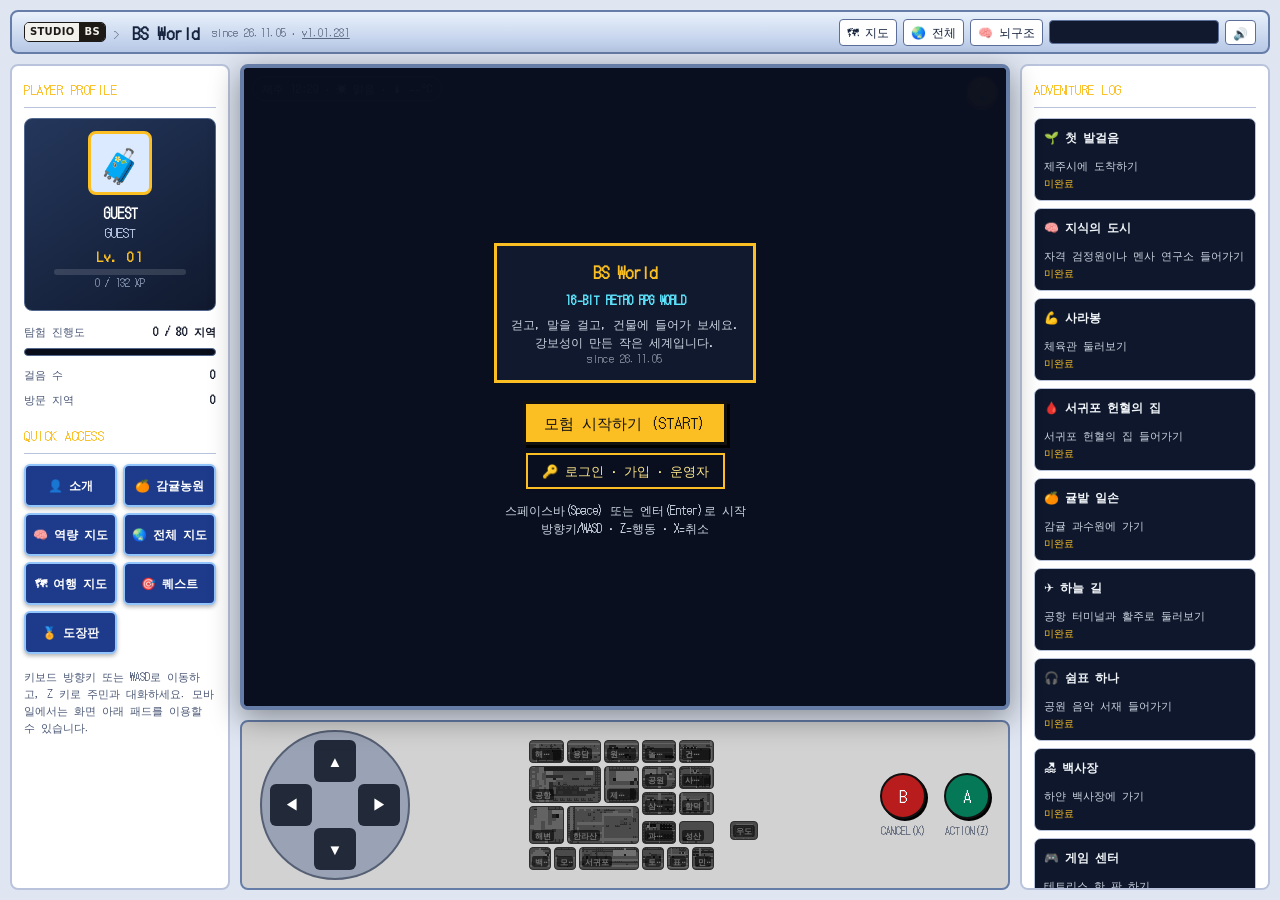
==== commit af52ce2d: "Add files via upload" ====
--- a/index.html
+++ b/index.html
@@ -1,7 +1,7 @@
 <!DOCTYPE html>
 <html lang="ko">
 <head>
-<meta name="bs-notes" content="스튜디오 박 외관을 애니메이션 작업실 느낌으로(필름 지붕·연필·슬레이트)", "사무실·공방 책상과 외가 창문 대사 바로잡기">
+<meta name="bs-notes" content="스튜디오 박 작업 노트 키오스크(작업물·글·링크)와 연락수단 버튼", "사무실·공방 책상과 외가 창문 대사 바로잡기">
   <meta charset="utf-8">
   <meta name="viewport" content="width=device-width, initial-scale=1, viewport-fit=cover">
   <title>BS World</title>
@@ -330,7 +330,7 @@
   <p class="world-note" style="margin-top:14px">키보드 방향키 또는 WASD로 이동하고, Z 키로 주민과 대화하세요. 모바일에서는 화면 아래 패드를 이용할 수 있습니다.</p>
 </aside>
 
-<div id="bar"><a class="hubLink" href="https://studio-bs.pages.dev/" title="STUDIO BS 홈으로"><span class="sbsLg"><i>STUDIO</i><u>BS</u></span><span class="sbsAr">›</span></a><b>BS World</b><small class="since">since 26.11.05 · <span id="appVer" onclick="showPatchLog()" title="패치 내역 보기" style="cursor:pointer;text-decoration:underline">v1.01.280</span></small><button id="updBell" hidden onclick="showPatch()" title="새 패치" style="background:#dc2626;color:#fff;border:0;border-radius:6px;padding:2px 8px;font-weight:bold;cursor:pointer"></button><button id="rtBtn" onclick="showRt()" title="지금 접속 중" style="background:#0f766e;color:#fff;border:0;border-radius:6px;padding:2px 8px;font-weight:bold;cursor:pointer" hidden>👥 1</button><button id="chatBtn" onclick="chatOpen()" title="대화하기 (T)" style="background:#1e3a8a;color:#fff;border:0;border-radius:6px;padding:2px 8px;font-weight:bold;cursor:pointer;margin-left:4px" hidden>💬</button><button id="msBtn" hidden onclick="showMessenger()" title="메신저" style="background:#fef3c7;border:1px solid #f59e0b;border-radius:6px;padding:2px 8px;font-weight:bold;cursor:pointer;margin-left:4px">💌</button><button id="nBell" hidden onclick="noteAdmin()" title="새 쪽지와 약속"></button><button id="qBell" hidden onclick="showQA()" title="새 방명록"></button><div id="vc" hidden>TODAY <i id="vcT">-</i> · TOTAL <i id="vcA">-</i></div><span class="brk"></span><button onclick="toggleMap()">🗺 지도</button><button onclick="showWorld()" title="서울과 제주 전체 지도">🌏 전체</button><button onclick="showBrain()">🧠 뇌구조</button><div id="npm" title="지금 나오는 음악"><span id="npt"></span></div><button id="bg" onclick="togBgm()">🔊</button></div>
+<div id="bar"><a class="hubLink" href="https://studio-bs.pages.dev/" title="STUDIO BS 홈으로"><span class="sbsLg"><i>STUDIO</i><u>BS</u></span><span class="sbsAr">›</span></a><b>BS World</b><small class="since">since 26.11.05 · <span id="appVer" onclick="showPatchLog()" title="패치 내역 보기" style="cursor:pointer;text-decoration:underline">v1.01.281</span></small><button id="updBell" hidden onclick="showPatch()" title="새 패치" style="background:#dc2626;color:#fff;border:0;border-radius:6px;padding:2px 8px;font-weight:bold;cursor:pointer"></button><button id="rtBtn" onclick="showRt()" title="지금 접속 중" style="background:#0f766e;color:#fff;border:0;border-radius:6px;padding:2px 8px;font-weight:bold;cursor:pointer" hidden>👥 1</button><button id="chatBtn" onclick="chatOpen()" title="대화하기 (T)" style="background:#1e3a8a;color:#fff;border:0;border-radius:6px;padding:2px 8px;font-weight:bold;cursor:pointer;margin-left:4px" hidden>💬</button><button id="msBtn" hidden onclick="showMessenger()" title="메신저" style="background:#fef3c7;border:1px solid #f59e0b;border-radius:6px;padding:2px 8px;font-weight:bold;cursor:pointer;margin-left:4px">💌</button><button id="nBell" hidden onclick="noteAdmin()" title="새 쪽지와 약속"></button><button id="qBell" hidden onclick="showQA()" title="새 방명록"></button><div id="vc" hidden>TODAY <i id="vcT">-</i> · TOTAL <i id="vcA">-</i></div><span class="brk"></span><button onclick="toggleMap()">🗺 지도</button><button onclick="showWorld()" title="서울과 제주 전체 지도">🌏 전체</button><button onclick="showBrain()">🧠 뇌구조</button><div id="npm" title="지금 나오는 음악"><span id="npt"></span></div><button id="bg" onclick="togBgm()">🔊</button></div>
 
 <div id="scr">
   <canvas id="c"></canvas>
@@ -1879,6 +1879,7 @@
     case 'ⓠ': case 'ⓢ': case 'ⓥ': case 'ⓩ': { void t; fl(); const o=(k=='ⓠ'||k=='ⓥ')?0:-32, q=(k=='ⓠ'||k=='ⓢ')?0:-32; c.save(); c.beginPath(); c.rect(X,Y,32,32); c.clip(); const g=(col,a,b,w,h)=>{c.fillStyle=col;c.fillRect(X+o+a,Y+q+b,w,h)}; g('#0003',6,6,58,54); g('#111827',3,3,58,52); g('#1f2937',3,3,58,3); g('#fff',6,7,52,42); const im=imgT(x<8?JH_IMG.pc1:JH_IMG.pc2); if(im){c.imageSmoothingEnabled=true;c.drawImage(im,X+o+6,Y+q+7,52,42)} g('#374151',27,55,10,6); g('#4b5563',20,60,24,4); g('#22c55e',55,51,3,2); c.restore(); break }
     case 'ⓧ': { gr(); f('#fce7f3',0,4,32,28); f('#be185d',0,0,32,6); f('#f9a8d4',0,6,32,2); f('#9d174d',0,28,32,4); break }
     case 'ⓨ': { gr(); f('#111827',0,0,32,32); for(let i=0;i<4;i++){f('#f8fafc',2+i*8,1,4,3);f('#f8fafc',2+i*8,28,4,3)} f('#bae6fd',3,6,26,20); f('#e0f2fe',5,8,8,5); f('#111827',17,12,2,2); f('#111827',16,14,4,1); f('#111827',17,15,2,5); f('#111827',15,16,6,1); f('#111827',16,20,1,4); f('#111827',19,20,1,4); f('#f472b6',22,9,4,4); break }
+    case 'Ⓝ': { fl(); f('#0003',8,26,18,5); f('#334155',13,18,6,10); f('#1f2937',9,27,14,3); f('#111827',6,2,20,18); f('#f472b6',6,2,20,3); f('#fdf2f8',8,6,16,12); f('#111827',10,8,9,1); f('#9ca3af',10,10,12,1); f('#9ca3af',10,12,10,1); f('#38bdf8',10,14,4,3); f('#f472b6',16,14,4,3); break }
     case 'Ⓖ': { gr(); f('#0003',0,20,32,12); f('#111827',0,8,32,24); for(let i=0;i<4;i++){f('#f8fafc',2+i*8,10,4,3);f('#f8fafc',2+i*8,27,4,3)} const k2=(x%3); f(['#f9a8d4','#fde68a','#93c5fd'][k2],3,15,26,10); f('#111827',15,15,2,10); f('#fff',6,17,6,6); f('#fff',19,17,6,6); break }
     case 'Ⓘ': { gr(); f('#0003',12,28,10,3); f('#facc15',12,6,8,22); f('#eab308',17,6,3,22); f('#f472b6',12,2,8,5); f('#9ca3af',12,6,8,2); f('#fde68a',13,26,6,3); f('#78350f',15,28,2,3); break }
     case 'Ⓙ': { gr(); f('#0003',5,28,24,3); f('#111827',5,12,22,17); f('#f8fafc',7,15,18,1); f('#f8fafc',7,19,12,1); f('#f8fafc',7,23,16,1); f('#111827',4,5,24,6); for(let i=0;i<4;i++)f('#f8fafc',6+i*6,6,3,4); break }
@@ -2589,7 +2590,7 @@
   if(k=='㊹')return hvCrate(x,y);
   if(k=='㊸')return trackSign();
   if(k=='㊷'){VS.pick=null;return vsMenu()}
-  if(cur=='jihye'){if(k=='Ⓕ')return jhSelf()?jhMac():say('애니메이터 박의 맥북',['작업 중인 맥북이다. 화면에 그리다 만 그림이 보인다. 🎨','함부로 만지면 안 될 것 같다.']);if('ⓠⓢⓥⓩⓣⓤ'.includes(k))return jhPc(x);if(k=='ⓛ')return jhArt(JH_SLOTS[x+','+y]);if(k=='ⓝ'||k=='Ⓐ')return jhContact();if(k=='ⓞ'||k=='Ⓔ')return jhBook()}
+  if(cur=='jihye'){if(k=='Ⓝ')return jhNotes();if(k=='Ⓕ')return jhSelf()?jhMac():say('애니메이터 박의 맥북',['작업 중인 맥북이다. 화면에 그리다 만 그림이 보인다. 🎨','함부로 만지면 안 될 것 같다.']);if('ⓠⓢⓥⓩⓣⓤ'.includes(k))return jhPc(x);if(k=='ⓛ')return jhArt(JH_SLOTS[x+','+y]);if(k=='ⓝ'||k=='Ⓐ')return jhContact();if(k=='ⓞ'||k=='Ⓔ')return jhBook()}
   if(k=='㊵')return showHall();
   if(k=='㊱'){VS.pick=null;return vsMenu()}
   if(k=='㊲'||k=='㊰')return say('리그 부스',[VS.on?'⚔ 지금 '+rtLabel(VS.peer)+' 님과 대결 중이에요! 🔥':'🎙 옛날 스타리그처럼 부스에 한 명씩 들어가 겨루는 곳이에요.','유리 부스(PC)를 보고 A를 누르면 같은 곳 사람에게 대전을 신청할 수 있어요.']);
@@ -4105,7 +4106,7 @@
 const verNum=s=>{const m=/v?(\d+)\.(\d+)(?:\.(\d+))?/.exec(s||'');return m?[+m[1],+m[2],+(m[3]||0)]:null};
 const verNewer=(a,b)=>{if(!a||!b)return false;for(let i=0;i<3;i++){if(a[i]!=b[i])return a[i]>b[i]}return false};
 async function updCheck(){if(!/^https?:$/.test(location.protocol))return;UPD.last=Date.now();try{const u=location.pathname+'?upd='+Date.now();const hd=await fetch(u,{method:'HEAD',cache:'no-store'});const tag=hd.headers.get('etag')||hd.headers.get('last-modified')||'';if(tag&&tag==UPD.etag)return;UPD.etag=tag;const tx=await (await fetch(u,{cache:'no-store'})).text();const m=/id="appVer"[^>]*>(v\d+\.\d+(?:\.\d+)?)</.exec(tx),n=/name="bs-notes" content="([^"]*)"/.exec(tx),me=$('#appVer');if(!m||!me||!verNewer(verNum(m[1]),verNum(me.textContent)))return;UPD.next=m[1];UPD.notes=n?n[1].split('|').filter(Boolean):[];const b=$('#updBell');if(b){b.hidden=false;b.textContent='🔔 패치 '+m[1]}}catch(e){}}
-/*PATCHLOG*/const PATCH_LOG=[["v1.01.280", "26.11.16", ["스튜디오 박 외관을 애니메이션 작업실 느낌으로(필름 지붕·연필·슬레이트)"]],["v1.01.279", "26.11.16", ["스튜디오 박 새 간판·캐릭터 NPC, 방 크기 조정과 소파 2×2", "박지혜 채널은 대표 영상 하나만 재생"]],["v1.01.278", "26.11.16", ["스튜디오 박에 자매 NPC 2명 추가"]],["v1.01.277", "26.11.16", ["스튜디오 박: 소파·의자에 앉으면 화면 쪽을 바라봄"]],["v1.01.276", "26.11.16", ["스튜디오 박: 애니메이터 박 NPC, 큰 컴퓨터 위치 정리, 입구 소파"]],["v1.01.275", "26.11.16", ["스튜디오 박: 가운데 긴 책상(작업 문의 명함·펜통·방명록)과 입구 의자"]],["v1.01.274", "26.11.16", ["박점박 채널은 쇼츠까지 모두 재생"]],["v1.01.273", "26.11.16", ["작업 문의 액자 전화번호 공개 ON/OFF 설정"]],["v1.01.272", "26.11.16", ["토산에 애니메이터 작업실 '스튜디오 박' 추가(작품 액자·방명록·영상 컴퓨터)", "키위 하우스 2동으로 정리하고 마을 배치 변경"]],["v1.01.271", "26.11.16", ["TV 모든 채널을 최신 영상부터(쇼츠 제외)", "TV 채널 2개 추가"]],["v1.01.270", "26.11.16", ["TV LATENCY 채널은 좋아하는 영상부터 시작"]],["v1.01.269", "26.11.16", ["보성의 집 TV에 LATENCY 채널 추가(최신 영상부터 이어 보기)"]],["v1.01.268", "26.11.16", ["근손실 방지단 키오스크: BS World 계정으로 바로 기록(따로 로그인 필요 없음)", "키오스크 로그인을 아이디·비밀번호로 변경"]],["v1.01.267", "26.11.15", ["체육관 안내 데스크 옆에도 💪 근손실 방지단 키오스크 추가"]],["v1.01.266", "26.11.15", ["기록실에 💪 근손실 방지단 키오스크 추가", "키오스크에서 근력·유산소 운동 기록을 근손실 방지단에 바로 저장", "같은 기록 두 번 저장 방지"]],["v1.01.265", "26.11.15", ["로그인 버튼을 PLAYER PROFILE 제목 옆으로 이동"]],["v1.01.264", "26.11.13", ["휴대폰 첫 화면이 잘리던 문제 수정", "영화관 대기 손님에게 말을 걸 수 없던 문제 수정", "지도로 찜질방에 가면 맵 밖에 서던 문제 수정", "한라산 입구 NPC 겹침 수정"]],["v1.01.263", "26.11.13", ["로그인·가입 계정(다른 기기에서 이어하기)", "프로필 버튼 정리, 오른쪽 위 로그인 버튼", "첫 화면에 로그인·가입·운영자 버튼", "STUDIO BS 카드 6장(COMMONDER·D-DAY KITCHEN 추가)", "방명록에서 약속 잡기·내 신청 결과 확인", "약속 거절 시 사유 안내"]],["v1.01.262", "26.11.08", ["프로필 표시 GUEST·FRIEND·MASTER 대문자로"]],["v1.01.261", "26.11.08", ["XP와 레벨(모든 콘텐츠 = 만렙)", "서울·부산·공항·지하철 칭호"]],["v1.01.260", "26.11.08", ["아바타 꾸미기(성별·머리·색·옷·안경·콘셉트)와 아바타 코드", "프로필 GUEST·Friend·Master 표시", "오락실 새 배치와 리그 대전 부스 2세트", "💌 메신저(1:1·단체방)"]],["v1.01.259", "26.11.08", ["칭호 퀘스트·이름 위 칭호", "명소 스탬프", "계절·명절 이벤트", "주간 순위·명예의 전당", "방명록 게시판을 집 앞 마당으로", "같이 찍는 즉석사진·콘테나 같이 채우기·등산 응원", "성산일출봉 분화구 전망", "비행기·기차 건너뛰기", "추천 코스 안내", "PC 게임 중 화면 정리", "게임별 버튼 정리", "첫 화면 로딩 빠르게"]],["v1.01.258", "26.11.08", ["그림 퍼즐 4×4·사진관 사진으로"]],["v1.01.257", "26.11.08", ["⚔ 대전 오락기(테트리스 공격 줄·미니게임 점수 대결)", "게임마다 처음 설명 창·❓ 방법", "숨은 그림 찾기·그림 퍼즐", "서우봉·사라오름·진달래밭·구상나무·사육신역사관 설명판"]],["v1.01.256", "26.11.08", ["운영자 승인 대기함(도트 그림·사진) 실시간 알림", "프로필 문구 간단하게"]],["v1.01.255", "26.11.08", ["그림 공방 등록·오락기 순위 등록 고침", "오락 끝난 뒤 못 움직이던 문제 고침", "리듬 탭: 곡 4개·HP·MISS 종료", "동접자 음식·앉은 모습 보이기", "퇴장 즉시 접속자 수 반영", "귤·키위 수확과 콘테나", "우당 도서관 안내문", "체육관 트랙 달리기", "사진관 기계 추가", "손님이 카운터 안에 못 들어가게"]],["v1.01.254", "26.11.08", ["내 방 거울을 벽걸이 거울로 바꾸기"]],["v1.01.253", "26.11.08", ["친구 코드 입력 시 FRIEND 표시와 로그아웃 버튼"]],["v1.01.252", "26.11.08", ["같은 지역 접속자가 안 보이던 문제 고치기"]],["v1.01.251", "26.11.08", ["이름을 바꾸면 다른 사람 화면에도 바로 반영"]],["v1.01.250", "26.11.08", ["한라산 통제문 옆으로 돌아가던 곳 막기", "성판악에서 입산하면 진달래밭 통제소는 통과", "한라산 하산 전용 비밀 포탈"]],["v1.01.249", "26.11.08", ["성판악 입산 통제문 옆으로 지나가던 것 막기"]],["v1.01.248", "26.11.08", ["전시에 학력·체육·무도 부문 추가", "자격증 분야별(IT·외국어 등) 보기"]],["v1.01.247", "26.11.08", ["처음 안내에 대화·팁 설명", "다른 사람을 처음 만나면 대화 안내"]],["v1.01.246", "26.11.08", ["키보드 H로 팁 보기·넘기기"]],["v1.01.245", "26.11.08", ["💡 TIP 전구(지역별 팁)"]],["v1.01.244", "26.11.08", ["채팅 입력 중일 때 내 머리 위에도 말풍선"]],["v1.01.243", "26.11.08", ["채팅 보낸 뒤 바로 움직이기(T로 열기)", "채팅 기록 잠시 뒤 사라지기", "채팅 입력창 작게"]],["v1.01.242", "26.11.08", ["접속자끼리 자유 대화(입력 중 표시)"]],["v1.01.241", "26.11.08", ["기록실 메모에 시간 넣기", "기록실 달력에 잡힌 약속 표시", "구글 캘린더 구독 주소"]],["v1.01.240", "26.11.08", ["기록실 의자에 앉으면 기록 단말기 바로 열기"]],["v1.01.239", "26.11.08", ["기록실·키오스크·랭킹에서 누를 때 화면이 위로 튀지 않게"]],["v1.01.238", "26.11.08", ["원래 전시 항목도 수정 가능", "전시 순서 바꾸기·정렬", "전시 항목 사진 붙이기", "기록실 통계(연속 기록·7일 그래프)", "기록 백업 내려받기", "등록 폼 접기"]],["v1.01.237", "26.11.08", ["전시 항목 수정·기간·연도별 직책·아이콘 고르기"]],["v1.01.236", "26.11.08", ["기록실 공부 시간을 시작~끝 시각으로 입력", "시험 D-day 표시"]],["v1.01.235", "26.11.08", ["자격 센터·사진관 2층 아래쪽 바깥 풍경 비침 고치기"]],["v1.01.234", "26.11.08", ["공부 장소 이름을 도서관 열람실로"]],["v1.01.233", "26.11.08", ["공부·독서 장소에 카페 추가"]],["v1.01.232", "26.11.08", ["주인장 로그인하면 어느 기기에서든 진행 상황 이어하기"]],["v1.01.231", "26.11.08", ["공부·독서할 때 장소 고르기(집·독서실·BS World 열람실)"]],["v1.01.230", "26.11.08", ["기록실에 운영자 기록 등록 폼(운동·공부 시간·시험 접수·메모)"]],["v1.01.229", "26.11.08", ["자격·수상 전시를 부문별로 보기(자격증·수상·대외활동·동아리)", "전시 항목 직접 더하기와 공개 설정"]],["v1.01.228", "26.11.08", ["기록 하나하나 나만 보기 설정(시험 접수·기록실·자격증 전시)"]],["v1.01.227", "26.11.08", ["자격 센터에 기록실 만들기(달력으로 공부·운동·시험 접수 기록 보기)", "우당 도서관 앞 기록 키오스크"]],["v1.01.226", "26.11.08", ["열람실 공부·독서 시간 재기와 랭킹"]],["v1.01.225", "26.11.08", ["대화 줄마다 말하는 사람 이름 바꾸기", "우당 도서관 들어갈 때 자동 대화 없애기"]],["v1.01.224", "26.11.08", ["자격 센터 안내판을 시험 일정표로"]],["v1.01.223", "26.11.08", ["호텔 사무실 이름 바로잡기", "삼화지구 길 안내 대사 방향 바로잡기", "한라산 탐방 시간 안내 다듬기"]],["v1.01.222", "26.11.08", ["주인장 프로필을 BS World 캐릭터로", "STUDIO BS에서 BS World는 사이트 열기 빼기"]],["v1.01.221", "26.11.08", ["STUDIO BS 안내판 대신 총괄 직원이 안내", "STUDIO BS 공간 넓히고 의자·소파 더 놓기"]],["v1.01.220", "26.11.08", ["상단 제목 줄에 STUDIO BS 로고 배지", "STUDIO BS 내부를 홈페이지처럼 꾸미기(로고 벽·프로젝트 카드)", "자격 센터 크기 줄이고 책상·의자 놓기"]],["v1.01.219", "26.11.08", ["BS WORLD 게시판 크기 키우기(전단지 크게, 간격 넓게)"]],["v1.01.218", "26.11.08", ["STUDIO BS 건물 따로 만들기(자격 센터와 분리)"]],["v1.01.217", "26.11.08", ["STUDIO BS 안내판을 자격·프로젝트 센터 안으로 이동"]],["v1.01.216", "26.11.08", ["STUDIO BS 안내판은 새 창으로 열기"]],["v1.01.215", "26.11.08", ["자격·프로젝트 센터에 혹시나? 역시나! 컴퓨터 추가"]],["v1.01.214", "26.11.08", ["STUDIO BS로 가는 길(제목 줄 링크, 삼화지구 안내판)"]],["v1.01.213", "26.11.07", ["손님 갤러리 작가 이름·날짜 표시"]],["v1.01.212", "26.11.07", ["손님 갤러리 불러오기 수정"]],["v1.01.211", "26.11.07", ["사진관 2층 손님 갤러리(승인 후 공개)"]],["v1.01.210", "26.11.07", ["사진관 전체 보기에 액자 사진 포함"]],["v1.01.209", "26.11.07", ["휴대폰 사진 찍기: 카메라 앱으로 찍기 버튼, 카메라 연결 개선"]],["v1.01.208", "26.11.07", ["접속자끼리 간단 대화(정해진 문장)"]],["v1.01.207", "26.11.07", ["친구 접속 시 송 전용 대사는 송만 하도록 수정"]],["v1.01.206", "26.11.07", ["PC방 화면은 실제 게임 영상만","원도심 식당 간판 글씨 복구", "패치 내역에서 친척·가족 관련 항목 숨김"]],["v1.01.205", "26.11.07", ["운영자 로그인하면 송 대사 바로 적용", "외삼촌네 거실 메모를 상 위 쪽지로"]],["v1.01.204", "26.11.07", ["관공서 공휴일 휴무","역 사무실 전광판 수정", "제주 세로 큰길 차도", "함덕 해안길 연결"]],["v1.01.203", "26.11.07", ["공항마다 BS 에어 24시 전용 카운터"]],["v1.01.202", "26.11.07", ["제주공항 안내 문구 수정(국내선·국제선 한 건물)"]],["v1.01.201", "26.11.07", ["가족만 밤 방문 가능(친척은 게스트와 같음)","게시판 전단지 크게 보기", "시청·서귀포시청·자격증 사업단 운영시간과 민원인", "자격증 사업단 창구별 개편"]],["v1.01.200", "26.11.07", ["외삼촌네 밤에는 주무심, 운영자 대사 적용","밤에는 친척 집 방문 제한"]],["v1.01.199", "26.11.07", ["인천공항 국내선(제주)·국제선 구역 나눔, 인천↔제주 노선"]],["v1.01.198", "26.11.07", ["키위 하우스 줄이고 공터 추가", "외갓집을 토산으로 이동"]],["v1.01.197", "26.11.07", ["패치 내역 10개씩 보기"]],["v1.01.196", "26.11.07", ["첫 안내 창에 사이트 아이콘"]],["v1.01.195", "26.11.07", ["첫 안내 문구 정리"]],["v1.01.194", "26.11.07", ["서우봉·성산일출봉은 정해진 길로만, 성산일출봉 하산로 추가"]],["v1.01.193", "26.11.07", ["처리된 쪽지 90일 자동 삭제", "이어하기 코드", "처음 온 사람 안내·목적지 표시", "서귀포 매일올레시장 등 볼거리 추가"]],["v1.01.192", "26.11.07", ["접속자끼리 겹치지 않게, 마주 보고 말 걸기"]],["v1.01.191", "26.11.06", ["차도 폭 통일·보행로 정리, 위치 오류 수정", "관광지 푯말 추가(네이버 지도·사진)"]],["v1.01.190", "26.11.06", ["제주 차도·보행로, 택시 운행, 거리별 자전거·택시·시외버스 이동", "서귀포 확대·서귀포시청, 모슬포항과 토산 사이로 이동", "한라산 지도 칸 확장"]],["v1.01.189", "26.11.06", ["외삼촌네 집, 토산은 키위 안내만", "제주공항 터미널 확장(편의점·카페·식당·기념품)", "찜질방 흔적 용담으로, 잘도식당·제주미소 위치 교환, 용두암", "시청→한라산 왼쪽 길"]],["v1.01.188", "26.11.06", ["성산일출봉 주차장 확대, 다른 곳에 나오던 공항 주차장·바다 문구 수정", "표선 북동쪽 길과 성산 연결", "할아버지댁 뒤 감귤밭, 외가 앞 닭장·꽃나무 밭", "호텔 객실 침대에서 숙박"]],["v1.01.187", "26.11.06", ["우도 가판대에 음식 표시, 벤치 추가", "자리가 없으면 음식을 들고 먹기", "우도봉 게스트하우스 출입·숙박"]],["v1.01.186", "26.11.06", ["성산↔우도 도항선 달별 시간표·다음 배 안내(실시간 아님)"]],["v1.01.185", "26.11.06", ["공항 활주로 JEJU·차도·주차장, 비행기는 활주로에서만", "제주시청·한라산 1.5칸씩 나누고 공항에서 북동쪽 길로 시청 연결", "구역 경계는 길로만 통과, 어긋난 연결 수정", "앉을 때 스크린·무대·바다·테이블 방향 보기", "NPC 대사 위치 안내 수정, 서귀포 주민 추가", "모슬포항·우도 여객선 화면 수정"]],["v1.01.184", "26.11.06", ["모슬포항·우도 추가"]],["v1.01.183", "26.11.06", ["해변·백사장 위치와 길 연결"]],["v1.01.182", "26.11.06", ["과수원 길 정리·표선 중간길 연결"]],["v1.01.181", "26.11.06", ["자격·프로젝트 센터 단순화·사이트 컴퓨터"]],["v1.01.180", "26.11.06", ["성산일출봉 추가", "제주 해안선과 길 통일"]],["v1.01.179", "26.11.06", ["공항 아래쪽 도로로 시청 연결", "찜질방을 용담으로·지역명 변경"]],["v1.01.178", "26.11.06", ["자격·프로젝트 센터 1층으로 통합"]],["v1.01.177", "26.11.06", ["자격증 사업단 추가·시험 접수 이전"]],["v1.01.176", "26.11.06", ["자격·프로젝트 센터를 삼화지구로"]],["v1.01.175", "26.11.06", ["게시판 가로 4칸·스크롤"]],["v1.01.174", "26.11.06", ["한라산 입산 통제 시간 실제 기준으로"]],["v1.01.173", "26.11.06", ["제주 지도 배치와 길 연결 재정리"]],["v1.01.172", "26.11.06", ["인천공항 영종도 해안 표현"]],["v1.01.171", "26.11.06", ["인천을 별도 지역으로 분리"]],["v1.01.170", "26.11.06", ["제주미소 간판 위치"]],["v1.01.169", "26.11.06", ["BS WORLD 게시판 디자인", "운영자 전단지 올리기"]],["v1.01.168", "26.11.06", ["골드키위 전단지 교체"]],["v1.01.167", "26.11.06", ["한라산 탐방로 재구성·사라오름", "삼화지구 이름과 제주 지도 배치"]],["v1.01.166", "26.11.06", ["가족 호칭을 접속자에 맞게 표시"]],["v1.01.165", "26.11.06", ["토산 외할아버지 방문"]],["v1.01.164", "26.11.06", ["토산 가족 NPC 추가"]],["v1.01.163", "26.11.06", ["토산 농장 대사 수정"]],["v1.01.162", "26.11.06", ["토산 하우스에서 키위 재배", "게시판에 골드키위 판매 안내"]],["v1.01.161", "26.11.06", ["토산 감귤 하우스 마을 추가"]],["v1.01.160", "26.11.06", ["한라산과 백록담 추가"]],["v1.01.159", "26.11.06", ["객석 방향 수정", "봉우리 푯말 구분·사진", "공항 운영시간", "해운대 비치 호텔", "대한민국 전체 지도"]],["v1.01.158", "26.11.06", ["공항 카운터·수하물 벨트·수속 줄", "보관함 크기별 이용", "사무실 방 분리", "맞이방 지하철 입구 이동", "부산 지도 실제 위치"]],["v1.01.157", "26.11.06", ["서울역 등 무궁화호 노선", "역·공항 큰 전광판과 안내 방송", "인천공항 현황 연결"]],["v1.01.156", "26.11.06", ["공항철도 방향 수정·김포공항 연결", "인천국제공항 추가"]],["v1.01.155", "26.11.06", ["김포공항·김해공항 한 지도로 크게"]],["v1.01.154", "26.11.06", ["서울역 GTX-A 입구·버스환승센터", "부산항 다듬기"]],["v1.01.153", "26.11.06", ["해운대 재설계(해운대역·구남로·해변)"]],["v1.01.152", "26.11.06", ["김해공항 청사 재설계·경전철 공항역", "부산항 추가"]],["v1.01.151", "26.11.06", ["김해공항 국내선·국제선 청사", "제주·김포·김해 노선", "김포공항 국제선 청사 분리"]],["v1.01.150", "26.11.06", ["서울역 지하철 입구 새 디자인", "서울역 아울렛 2개 층", "부산 해운대·전통시장 추가"]],["v1.01.149", "26.11.06", ["공덕역·경의중앙선 연결", "서울역·부산역과 KTX", "부산 지도 분리", "버스 하차 벨 소리"]],["v1.01.148", "26.11.06", ["역 안 편의점·카페·먹거리·사무실·보관함"]],["v1.01.147", "26.11.06", ["환승역 대합실 노선별 확장", "역 건물 크기와 디자인 개선"]],["v1.01.146", "26.11.06", ["노량진역 내부 확장, 1호선·9호선 구역 분리"]],["v1.01.145", "26.11.06", ["환승 통로 옆길 막기"]],["v1.01.144", "26.11.06", ["노량진역 1호선·9호선 입구 구분"]],["v1.01.143", "26.11.06", ["교통카드와 개찰구", "역마다 교통카드 충전기", "승객도 개찰구·환승 통로 이용"]],["v1.01.142", "26.11.06", ["지상 구간 열차 운행", "철도 위 육교와 도로 아래 선로"]],["v1.01.141", "26.11.06", ["승강장에 도착까지 남은 시간 표시"]],["v1.01.140", "26.11.06", ["아직 없는 방향은 공사 중으로 표시"]],["v1.01.139", "26.11.06", ["종착역 열차 안내 문구"]],["v1.01.138", "26.11.06", ["글자 겹침 자동 정리", "노량진 9호선 아래층 계단"]],["v1.01.137", "26.11.06", ["역 전광판 안내 문구 정리"]],["v1.01.136", "26.11.06", ["역마다 상행·하행 전광판", "노량진-상도 샛길"]],["v1.01.135", "26.11.06", ["역마다 상행·하행 전광판", "노량진-상도 샛길"]],["v1.01.134", "26.11.06", ["용산역 외관·출입구 3곳", "앉는 방향 전체 정리"]],["v1.01.133", "26.11.06", ["역 가게 메뉴 진열", "쇼핑몰 상점·먹거리·피규어"]],["v1.01.132", "26.11.06", ["용산역 에스컬레이터·엘리베이터 연출"]],["v1.01.131", "26.11.06", ["PC방 게임 영상 추가"]],["v1.01.130", "26.11.06", ["PC방 조작 잠김 방지·건너뛰기", "5인실 앞 통로 넓히기", "시간대별 사람 수 조정"]],["v1.01.129", "26.11.06", ["PC방 조작 잠김 방지·건너뛰기", "5인실 앞 통로 넓히기", "시간대별 사람 수 조정"]],["v1.01.128", "26.11.06", ["노량진 학원 이름 정리·토익스피킹학원"]],["v1.01.127", "26.11.06", ["노량진 기사 자격 학원"]],["v1.01.126", "26.11.06", ["노량진 토익·영어 학원"]],["v1.01.125", "26.11.06", ["학원 이름 BS스터디로"]],["v1.01.124", "26.11.06", ["용산역 1·2층 분리, 에스컬레이터·엘리베이터"]],["v1.01.123", "26.11.06", ["전기자전거 제주 풍경"]],["v1.01.122", "26.11.06", ["제주 가까운 곳은 전기자전거"]],["v1.01.121", "26.11.06", ["서울 빠른 이동을 따릉이로"]],["v1.01.120", "26.11.06", ["서울 빠른 이동을 따릉이로"]],["v1.01.119", "26.11.06", ["휴대폰 카메라 촬영 개선"]],["v1.01.118", "26.11.06", ["용산역 재구성(구역·전광판·안내방송·식당·TV)"]],["v1.01.117", "26.11.06", ["KTX 개통 준비 중 안내"]],["v1.01.116", "26.11.06", ["KTX 열차 그림"]],["v1.01.115", "26.11.06", ["PC방 LCK 생방송 버튼", "버스 안내·벨 소리"]],["v1.01.114", "26.11.06", ["PC방 스크린을 BS TV LCK 채널로"]],["v1.01.113", "26.11.06", ["PC룸 입장 오류 고침"]],["v1.01.112", "26.11.06", ["PC룸 드나드는 문 고침"]],["v1.01.111", "26.11.06", ["PC방 통로 넓히기·시간 충전 추가"]],["v1.01.110", "26.11.06", ["PC방 LCK 중계 스크린"]],["v1.01.109", "26.11.06", ["PC방 승패 화면 교체"]],["v1.01.108", "26.11.06", ["가족 대사 다듬기"]],["v1.01.107", "26.11.06", ["활주로 옆 잔디에 공항 이름 표시"]],["v1.01.106", "26.11.06", ["어머니 나들이 일과", "해변공연장 사무동·계단 객석"]],["v1.01.105", "26.11.06", ["영화관 상영 시간별 문·청소", "별도봉 새 지도·사라봉 샛길", "야외공연장 2곳", "카페 함덕 좌석 다양화"]],["v1.01.104", "26.11.06", ["음식 그림 새로 그리기", "볼링 장비 가게 한 공간으로", "찜질방 매트 앉기·자기 선택", "PC방 입구 넓히기·게임 영상"]],["v1.01.103", "26.11.06", ["오락실 새 게임 9종·순위판", "건물 외관 다듬기", "제주 달리기 일정 게시판"]],["v1.01.102", "26.11.06", ["즉석사진 배경 고르기", "대사 위치 안내 오류 고침"]],["v1.01.101", "26.11.06", ["펜션 방별 다른 디자인", "어르신 대사 다듬기"]],["v1.01.100", "26.11.06", ["표선 오일장 장날 열림"]],["v1.01.099", "26.11.06", ["표선 지도 넓히기"]],["v1.01.098", "26.11.06", ["마을 경로당과 어르신 하루 일과"]],["v1.01.097", "26.11.06", ["시청 주차장 차 수정"]],["v1.01.096", "26.11.06", ["버스 장면 낮밤 구분"]],["v1.01.095", "26.11.06", ["함덕 해변 카페 추가"]],["v1.01.094", "26.11.06", ["음식 주문·착석 때 음식 크게 보기", "창구 표지판 위치 수정"]],["v1.01.093", "26.11.06", ["패치 알림 빠르게 확인"]],["v1.01.092", "26.11.06", ["가 본 곳만 지도 이동"]],["v1.01.091", "26.11.06", ["가 본 곳만 지도 이동"]],["v1.01.090", "26.11.06", ["함덕 가게 입장", "시외버스 정류장 양방향"]],["v1.01.089", "26.11.06", ["함덕 가게 입장", "시외버스 정류장 양방향"]],["v1.01.088", "26.11.06", ["함덕 해변과 제주시청 실제 모습 반영"]],["v1.01.087", "26.11.06", ["함덕 해변과 제주시청 실제 모습 반영"]],["v1.01.086", "26.11.06", ["시청 민원실 창구·번호표·전광판·청원경찰", "시청 운영시간", "서우봉 산책로"]],["v1.01.085", "26.11.06", ["제주시외버스터미널과 시청 공원 옮기기"]],["v1.01.084", "26.11.06", ["제주시청 왼쪽 길 정리"]],["v1.01.083", "26.11.06", ["모바일 극장 안내 추가"]],["v1.01.082", "26.11.06", ["제주시청과 함덕서우봉해변"]],["v1.01.081", "26.11.06", ["제주시청과 함덕서우봉해변"]],["v1.01.080", "26.11.06", ["제주 극장 예매 페이지 바로 연결"]],["v1.01.079", "26.11.06", ["탈의실 옷 갈아입기"]],["v1.01.078", "26.11.06", ["탈의실 옷 갈아입기"]],["v1.01.077", "26.11.06", ["컵밥거리 넓히기", "영등포·여의나루 양방향 역", "용산역 대합실·KTX·아이파크몰", "타임스퀘어", "한강버스"]],["v1.01.076", "26.11.06", ["컵밥거리 넓히기"]],["v1.01.075", "26.11.06", ["노량진 학원과 강의실"]],["v1.01.074", "26.11.06", ["노량진 학원과 강의실"]],["v1.01.073", "26.11.06", ["김포공항 공항버스"]],["v1.01.072", "26.11.06", ["9호선 개화역 추가와 서울 지도 배치"]],["v1.01.071", "26.11.06", ["PC방 동선 수정", "공항 키오스크와 새벽 손님"]],["v1.01.070", "26.11.06", ["PC방 카운터·주방·키오스크·에어컨·게임 책장·투명 흡연실"]],["v1.01.069", "26.11.06", ["PC방 유리 룸·커플 소파·손님 늘리기"]],["v1.01.068", "26.11.06", ["창작 공방 벽 수정·손님·24시간", "전시 가판대 진열 수정", "가족 대화 추가"]],["v1.01.067", "26.11.06", ["펜션 2·3층과 객실 투숙", "공항과 활주로 합치기", "맵 NPC 대화 추가"]],["v1.01.066", "26.11.06", ["펜션 2·3층과 객실 투숙 표시"]],["v1.01.065", "26.11.06", ["사진관 체험 공간 잇기", "체육관 손님 늘리기", "실제 제주 극장 시간표 연결"]],["v1.01.064", "26.11.06", ["사진관 체험 공간 하나로 잇기", "전시관 손님 늘리기"]],["v1.01.063", "26.11.06", ["TV 재생 안 되는 영상 2초 후 넘기기"]],["v1.01.062", "26.11.06", ["수영장 손님 늘리기"]],["v1.01.061", "26.11.06", ["수영장 손님 늘리기"]],["v1.01.060", "26.11.06", ["노래방 영상 바로 열기"]],["v1.01.059", "26.11.06", ["수영장 수영복 받기와 남녀 탈의실", "수영복 모양 수정"]],["v1.01.058", "26.11.06", ["수영장 수영복 받기와 남녀 탈의실", "탈의실 의자 안내 수정"]],["v1.01.057", "26.11.06", ["PC방 분리: 커플석·룸·흡연실"]],["v1.01.056", "26.11.06", ["노래방 오류 확인 표시"]],["v1.01.055", "26.11.06", ["끊긴 길 잇기"]],["v1.01.054", "26.11.06", ["과수원 꽃 종류 늘리기"]],["v1.01.053", "26.11.06", ["과수원 꽃밭 넓히기"]],["v1.01.052", "26.11.06", ["과수원 꽃밭 넓히기"]],["v1.01.051", "26.11.06", ["과수원 트럭·경운기·꽃밭·텃밭·타이벡"]],["v1.01.050", "26.11.06", ["바당 카페 좌석·손님 늘리기"]],["v1.01.049", "26.11.06", ["해녀의 집 테왁과 오늘의 메뉴 상"]],["v1.01.048", "26.11.06", ["원도심 돌담 정리"]],["v1.01.047", "26.11.06", ["러닝머신 방향과 세면대 수정"]],["v1.01.046", "26.11.06", ["오락실 이름 정리"]],["v1.01.045", "26.11.06", ["게임 센터 순위표 모양 변경"]],["v1.01.044", "26.11.06", ["영화 별점별 보기"]],["v1.01.043", "26.11.06", ["영화관 입구 길 막힘 수정", "방향키로 원하는 쪽에서 일어나기"]],["v1.01.042", "26.11.06", ["영화관 전광판 위치 수정"]],["v1.01.041", "26.11.06", ["접속자 겹침 완화와 이모지 바로 쓰기"]],["v1.01.040", "26.11.06", ["영화 별점 바로 표시"]],["v1.01.039", "26.11.06", ["해녀의 집 손님 자리와 오늘의 메뉴"]],["v1.01.038", "26.11.06", ["농막 아버지·귤 철 가족 방문", "늦은 시간 농막·하우스 잠금", "바다에 배와 물고기"]],["v1.01.037", "26.11.06", ["축구·풋살 공 차기", "대화 장소 추가", "친구 말풍선"]],["v1.01.036", "26.11.06", ["놀이터·바다 쪽 돌담 정리", "텐트 잠자기 연출", "사진관 등 방문객"]],["v1.01.035", "26.11.06", ["농구 코트 운영시간·출입구·예약기", "풋살·축구 야간 조명", "식수대·세면대·벤치 추가"]],["v1.01.034", "26.11.06", ["운동 체험 기록과 벤치프레스·러닝머신", "공놀이 움직임", "맵 연결·영업 안내판 위치 정리", "일어날 때 NPC 피하기"]],["v1.01.033", "26.11.06", ["게임 센터 개편: 초 맞추기 기계, 순위판, 활쏘기장, 사격장", "노래방 영상 바로 재생"]],["v1.01.032", "26.11.06", ["게임 승리·패배 화면", "영화관 전광판 글자 넘침 수정"]],["v1.01.031", "26.11.06", ["PC방 게임 화면 전면 개선"]],["v1.01.030", "26.11.06", ["캠핑장 데크·텐트 숙박·차박 주차장", "자격 센터 수료 항목 추가"]],["v1.01.029", "26.11.06", ["체육관·운동 기록실 통합, 농구 코트와 운동 체험", "사라봉 트랙 확장, 풋살·배드민턴", "축구장", "영화관 키오스크와 포스터 크게 보기", "소파·의자 앉기"]],["v1.01.028", "26.11.06", ["나눔·헌혈 센터 2개 층과 셔터", "명예의 전당", "사진 체험실"]],["v1.01.027", "26.11.06", ["펜션 객실과 도미토리"]],["v1.01.026", "26.11.06", ["과수원 농막과 하우스"]],["v1.01.025", "26.11.06", ["해녀의 집 다시 꾸미기"]],["v1.01.024", "26.11.06", ["사라봉 정상과 과수원 돌담"]],["v1.01.023", "26.11.06", ["용담 이름 변경", "그림 좋아요·전시 가판대·사진 전시"]],["v1.01.022", "26.11.06", ["사진관 같은 사진 중복 방지"]],["v1.01.021", "26.11.06", ["찜질방 방·볼링 장비 가게·영업시간"]],["v1.01.020", "26.11.06", ["볼링 굴리기와 건물 장식"]],["v1.01.019", "26.11.06", ["영화 기록 가져오기와 평점 라운지 개선"]],["v1.01.018", "26.11.06", ["같이 돌아다니기와 이모지 인사", "재생 안 되는 TV 영상 넘기기"]],["v1.01.017", "26.11.06", ["PC방 룸 추가"]],["v1.01.016", "26.11.06", ["출입구 방향 수정"]],["v1.01.015", "26.11.06", ["움직임 끊김 개선"]],["v1.01.014", "26.11.06", ["캠핑장·펜션·볼링장·찜질방 추가", "지역 이름 변경", "창작 공방과 벼룩시장", "동쪽 지역 넓히기", "사라봉 오르는 길과 여의도 길 수정"]],["v1.01.013", "26.11.06", ["지도 재배치와 제주민속촌", "수영장 개편", "게임 센터 게임 추가와 PC방 개선", "패치 알림 수정"]],["v1.01.012", "26.11.06", ["사진관 액자별 사진 올리기"]],["v1.01.011", "26.11.06", ["영화 예매와 평점 라운지"]],["v1.01.010", "26.11.06", ["영화관 상영 안내판과 개봉작 정보"]],["v1.01.009", "26.11.06", ["길 막힘 수정"]],["v1.01.008", "26.11.06", ["운영 기능 개선"]],["v1.01.006", "26.11.06", ["방명록 숨김 기능", "서버 연동 정리"]],["v1.01.005", "26.11.06", ["서버 연동 정리"]],["v1.01.004", "26.11.06", ["운영 기능 개선과 안내 문구 추가"]],["v1.01.003", "26.11.06", ["패치 내역 보기(상단 버전 번호 클릭)와 버전 표기 변경"]],['v1.01.001','26.11.06',['우당 도서관 1·2층·구내식당과 운영시간','수산시장, 컵밥거리, 사육신역사관','영화관 상영관·매점, 게임 센터·PC방·노래방 분리','순위 게임, 인형뽑기 확률 순위','무인 카페, 가게 영업시간과 안내판','도로 연결 통일, NPC 길막 수정, 지하철 이용객','버전 표시와 패치 알림']]];/*END*/
+/*PATCHLOG*/const PATCH_LOG=[["v1.01.281", "26.11.16", ["스튜디오 박 작업 노트 키오스크(작업물·글·링크)와 연락수단 버튼"]],["v1.01.280", "26.11.16", ["스튜디오 박 외관을 애니메이션 작업실 느낌으로(필름 지붕·연필·슬레이트)"]],["v1.01.279", "26.11.16", ["스튜디오 박 새 간판·캐릭터 NPC, 방 크기 조정과 소파 2×2", "박지혜 채널은 대표 영상 하나만 재생"]],["v1.01.278", "26.11.16", ["스튜디오 박에 자매 NPC 2명 추가"]],["v1.01.277", "26.11.16", ["스튜디오 박: 소파·의자에 앉으면 화면 쪽을 바라봄"]],["v1.01.276", "26.11.16", ["스튜디오 박: 애니메이터 박 NPC, 큰 컴퓨터 위치 정리, 입구 소파"]],["v1.01.275", "26.11.16", ["스튜디오 박: 가운데 긴 책상(작업 문의 명함·펜통·방명록)과 입구 의자"]],["v1.01.274", "26.11.16", ["박점박 채널은 쇼츠까지 모두 재생"]],["v1.01.273", "26.11.16", ["작업 문의 액자 전화번호 공개 ON/OFF 설정"]],["v1.01.272", "26.11.16", ["토산에 애니메이터 작업실 '스튜디오 박' 추가(작품 액자·방명록·영상 컴퓨터)", "키위 하우스 2동으로 정리하고 마을 배치 변경"]],["v1.01.271", "26.11.16", ["TV 모든 채널을 최신 영상부터(쇼츠 제외)", "TV 채널 2개 추가"]],["v1.01.270", "26.11.16", ["TV LATENCY 채널은 좋아하는 영상부터 시작"]],["v1.01.269", "26.11.16", ["보성의 집 TV에 LATENCY 채널 추가(최신 영상부터 이어 보기)"]],["v1.01.268", "26.11.16", ["근손실 방지단 키오스크: BS World 계정으로 바로 기록(따로 로그인 필요 없음)", "키오스크 로그인을 아이디·비밀번호로 변경"]],["v1.01.267", "26.11.15", ["체육관 안내 데스크 옆에도 💪 근손실 방지단 키오스크 추가"]],["v1.01.266", "26.11.15", ["기록실에 💪 근손실 방지단 키오스크 추가", "키오스크에서 근력·유산소 운동 기록을 근손실 방지단에 바로 저장", "같은 기록 두 번 저장 방지"]],["v1.01.265", "26.11.15", ["로그인 버튼을 PLAYER PROFILE 제목 옆으로 이동"]],["v1.01.264", "26.11.13", ["휴대폰 첫 화면이 잘리던 문제 수정", "영화관 대기 손님에게 말을 걸 수 없던 문제 수정", "지도로 찜질방에 가면 맵 밖에 서던 문제 수정", "한라산 입구 NPC 겹침 수정"]],["v1.01.263", "26.11.13", ["로그인·가입 계정(다른 기기에서 이어하기)", "프로필 버튼 정리, 오른쪽 위 로그인 버튼", "첫 화면에 로그인·가입·운영자 버튼", "STUDIO BS 카드 6장(COMMONDER·D-DAY KITCHEN 추가)", "방명록에서 약속 잡기·내 신청 결과 확인", "약속 거절 시 사유 안내"]],["v1.01.2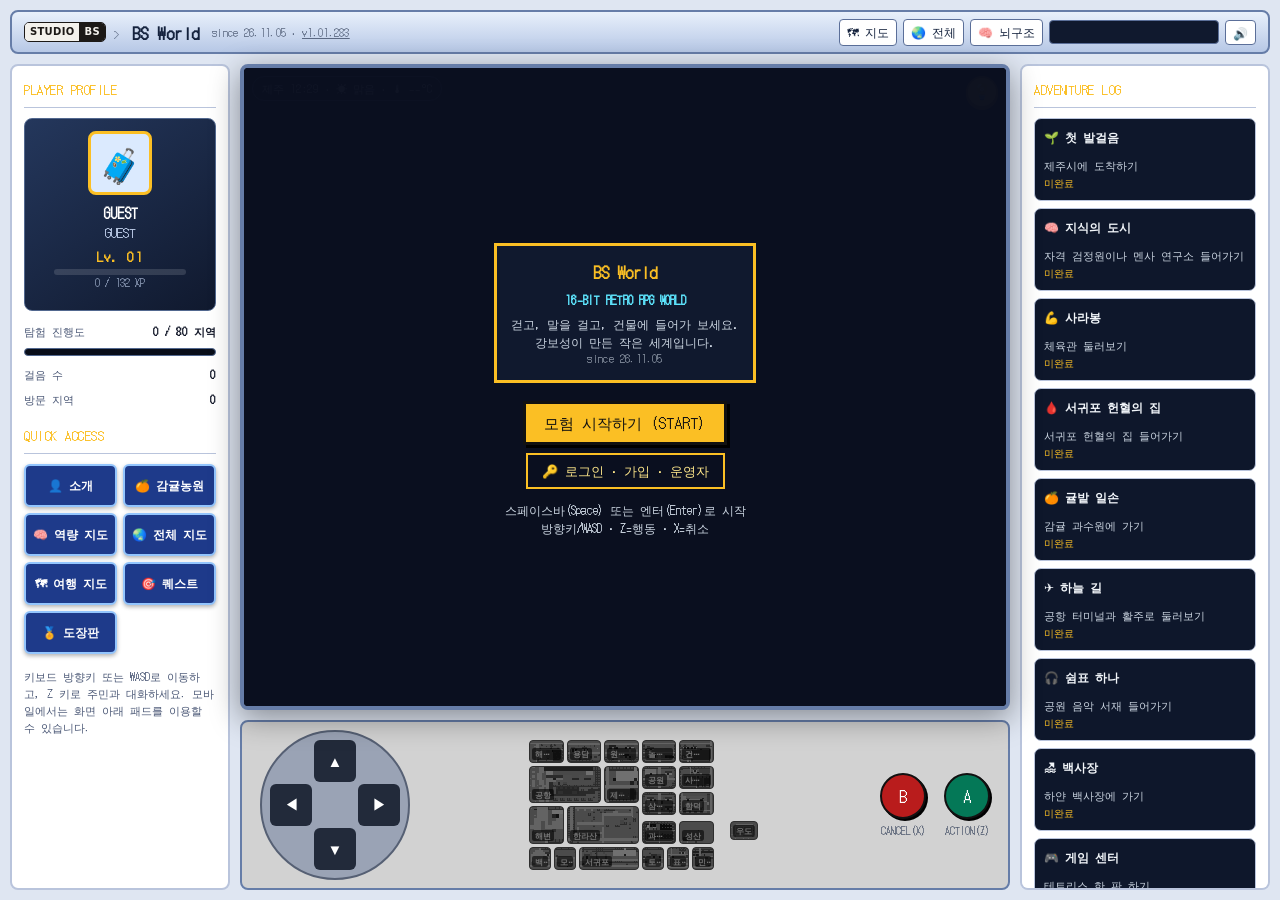
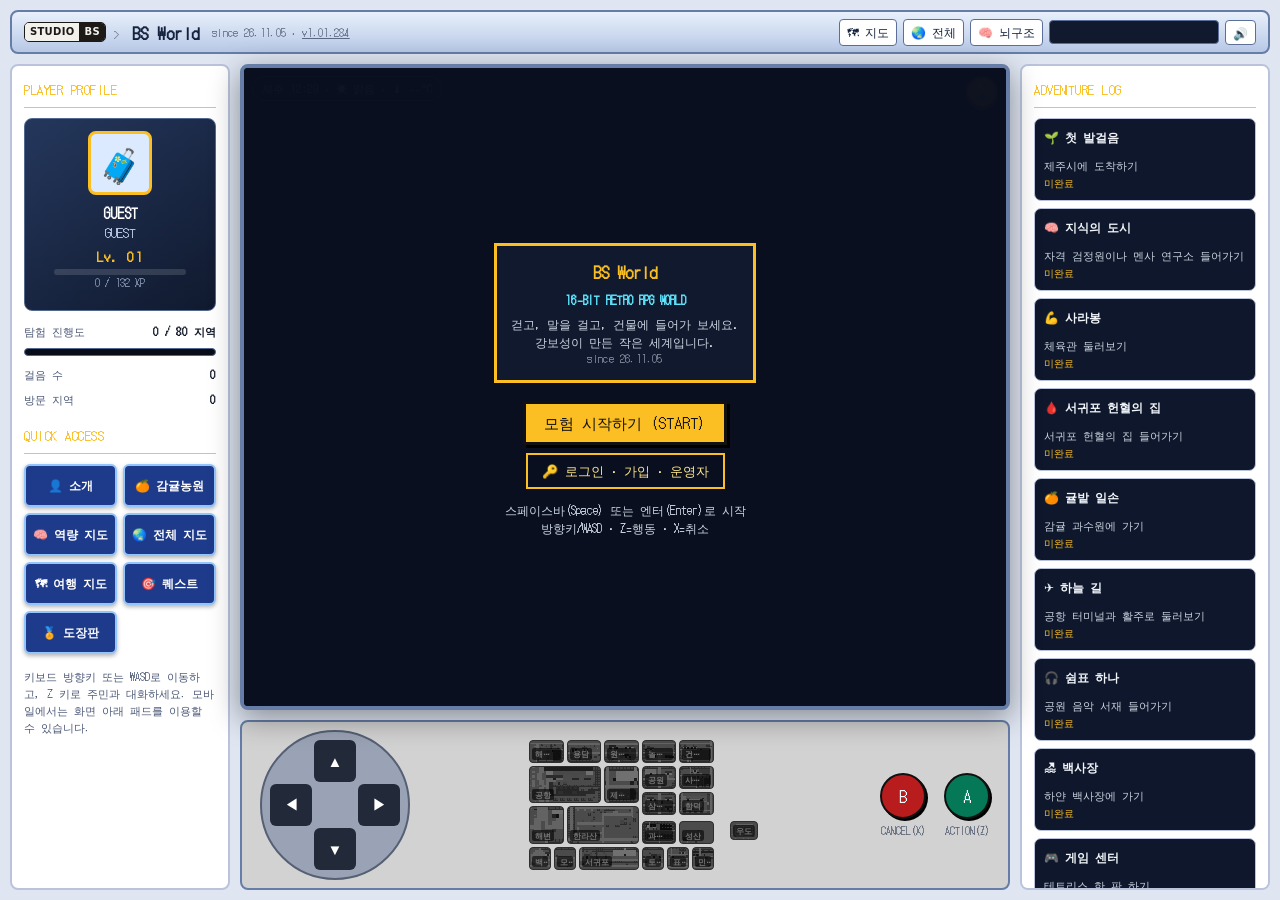
